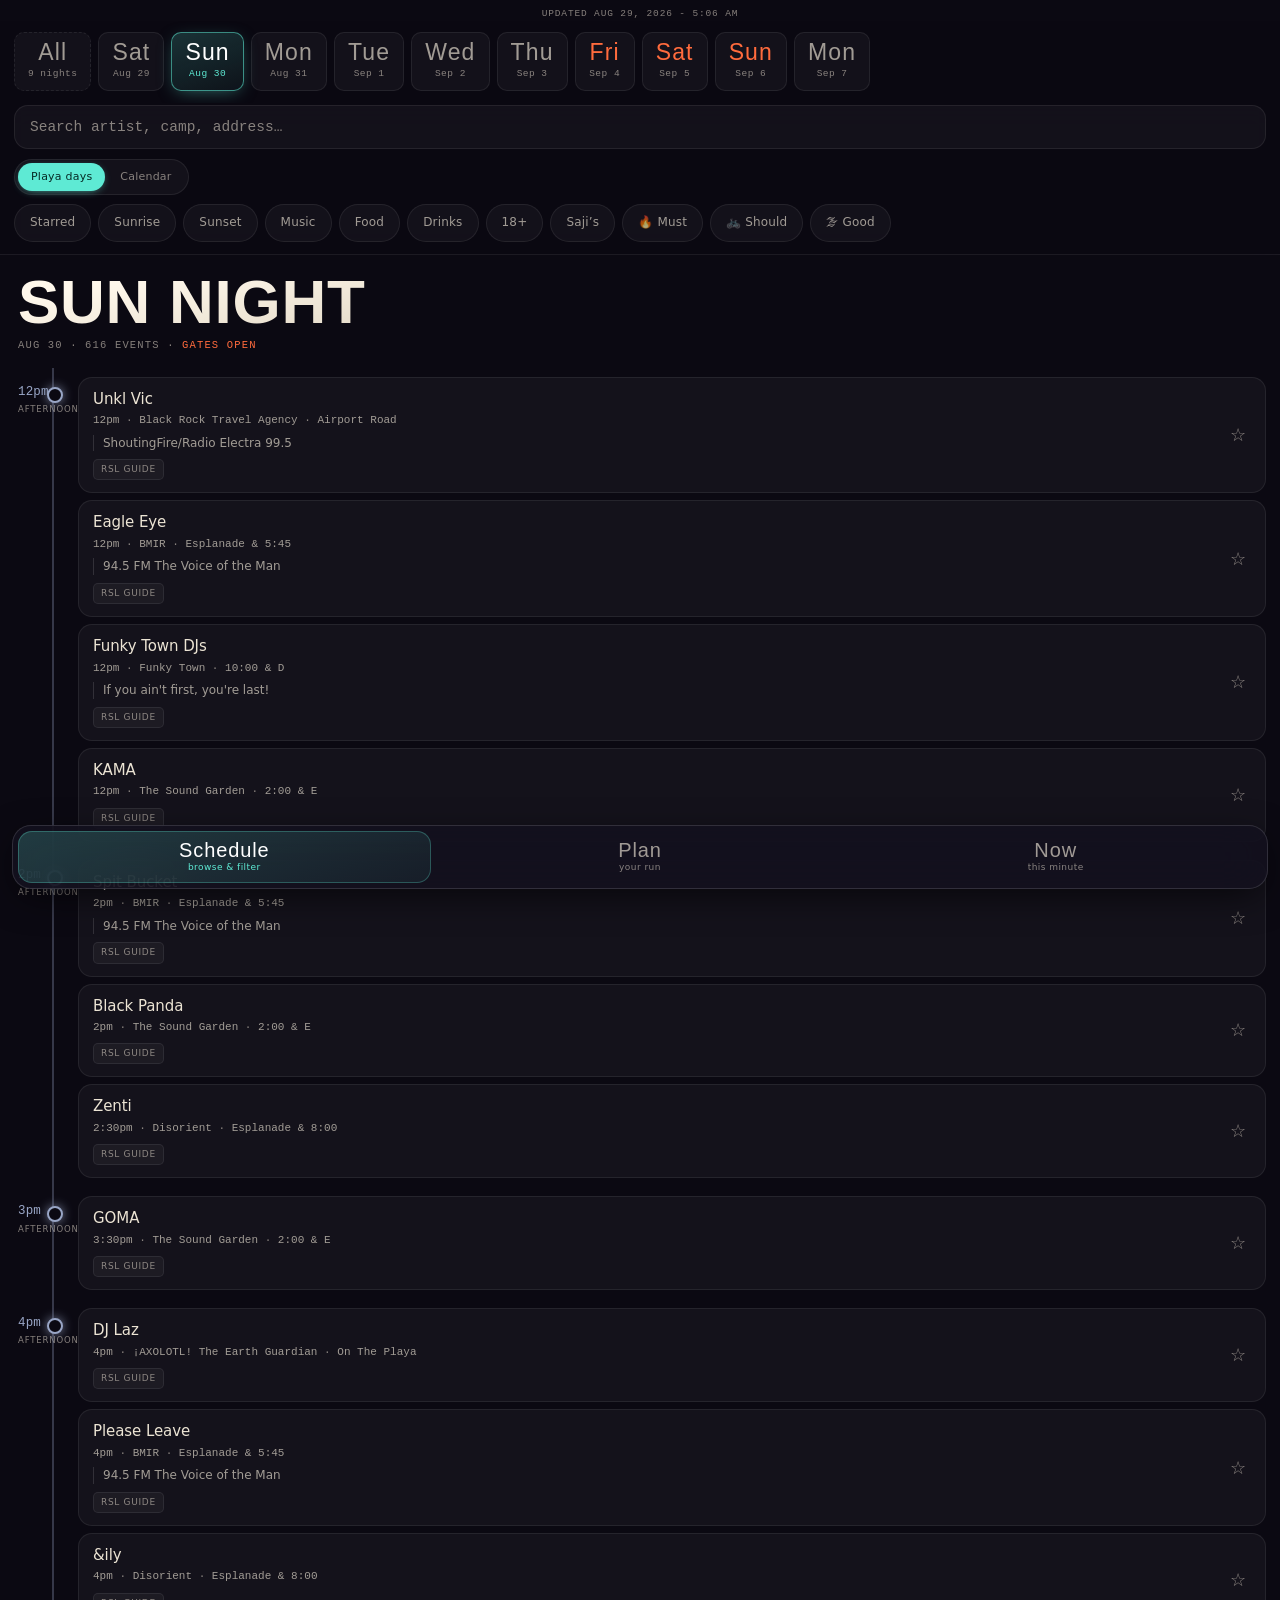
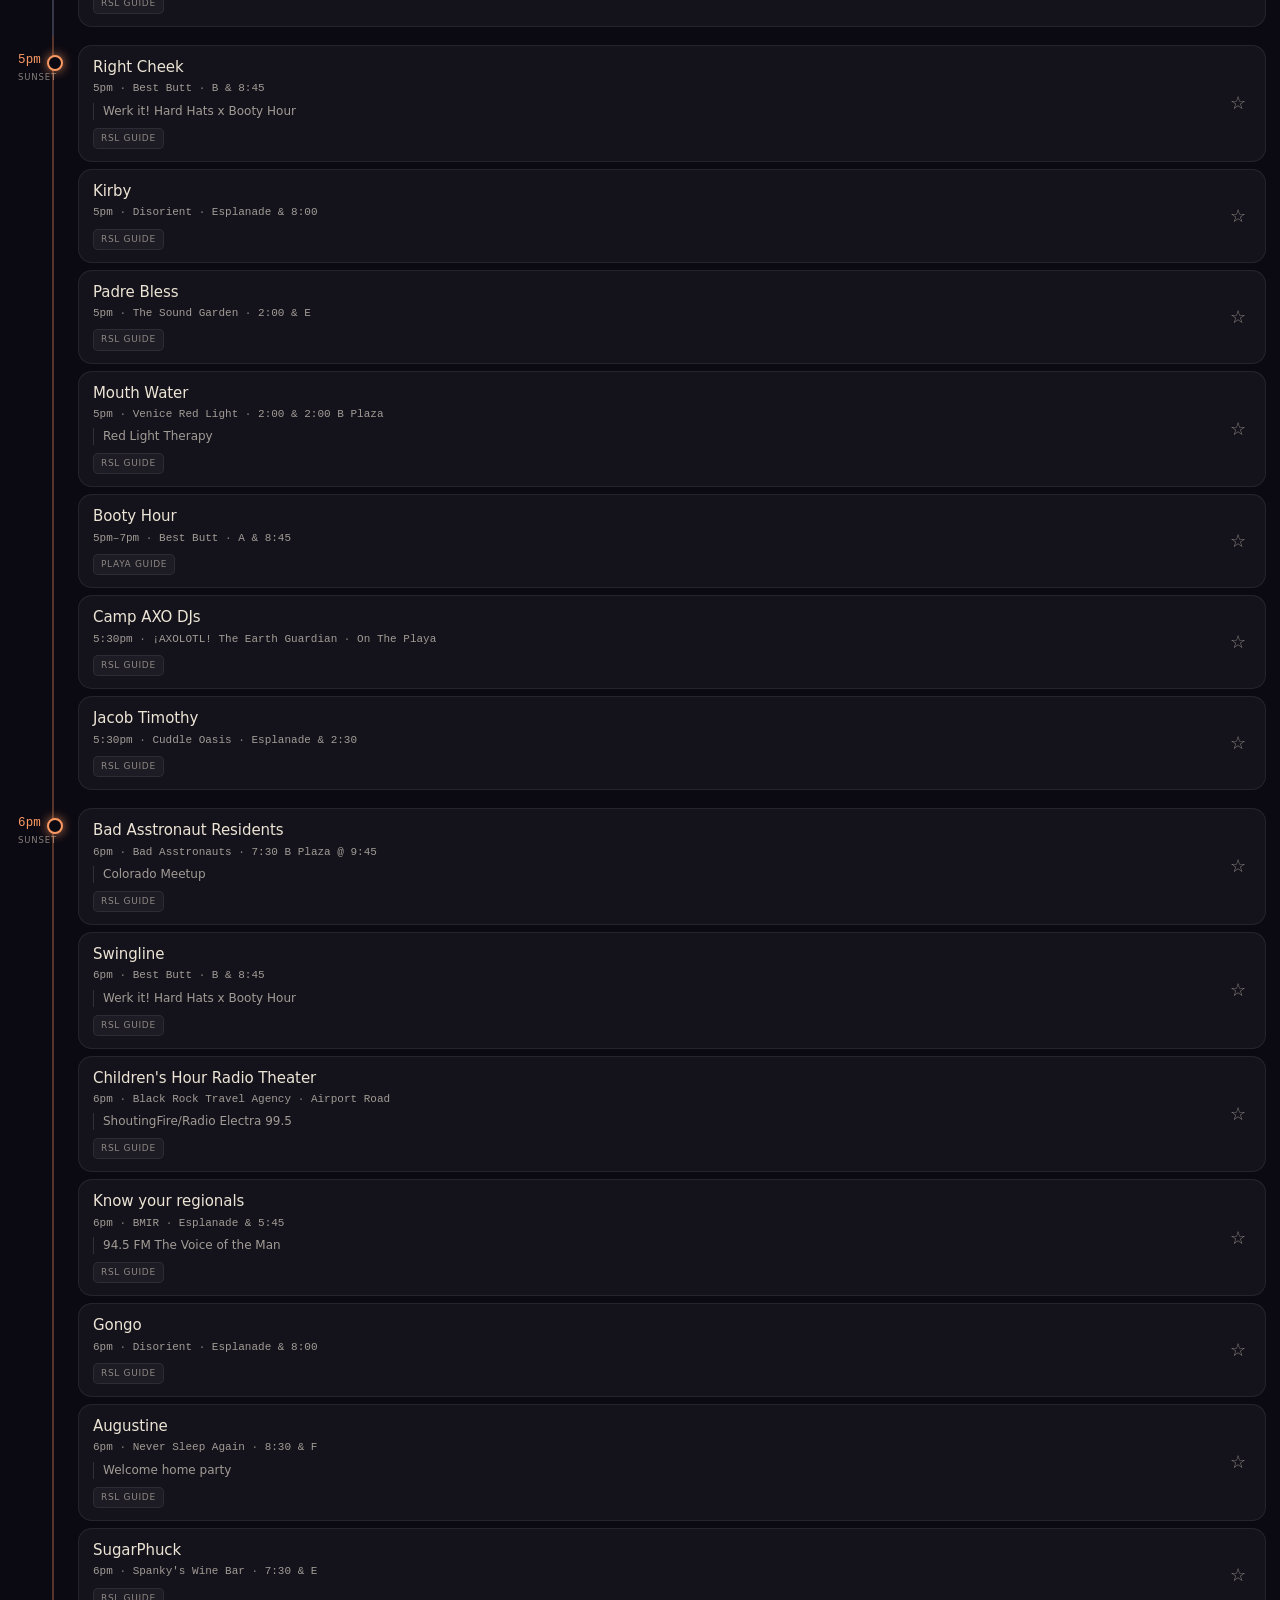
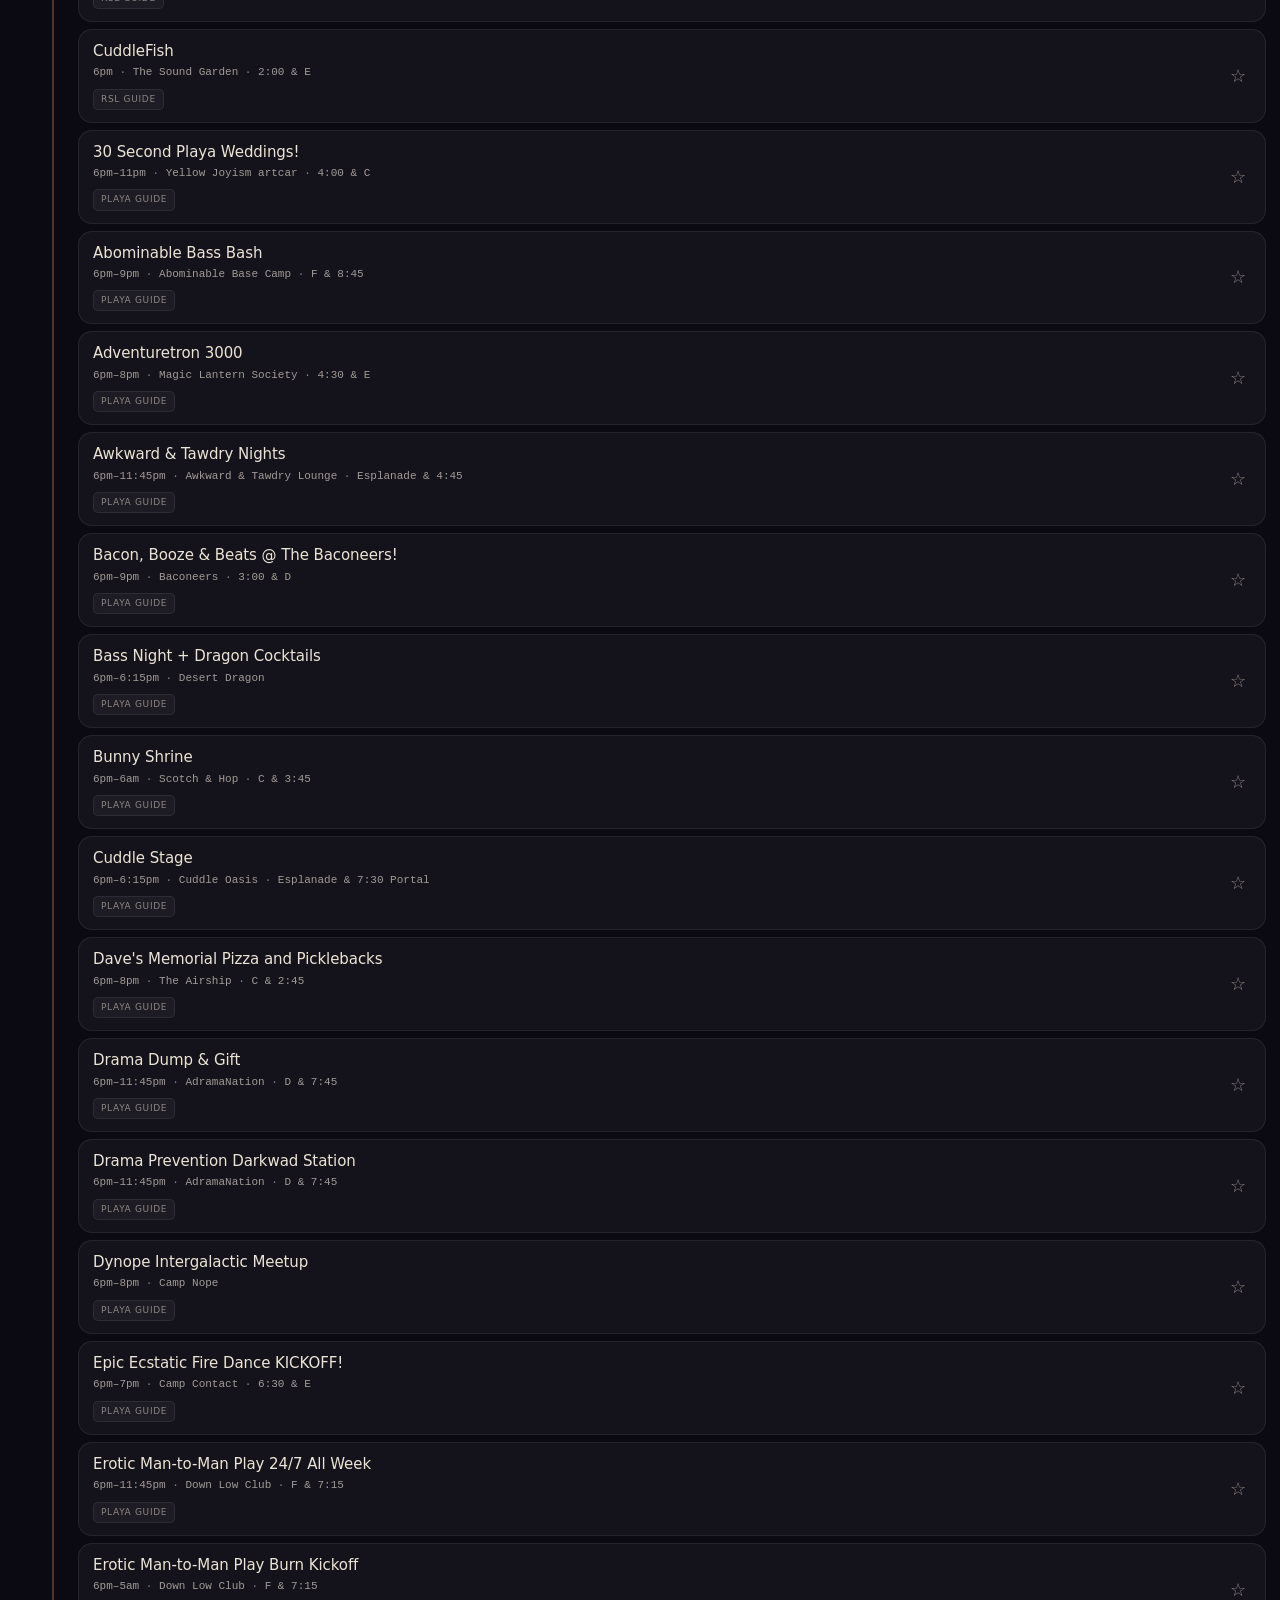
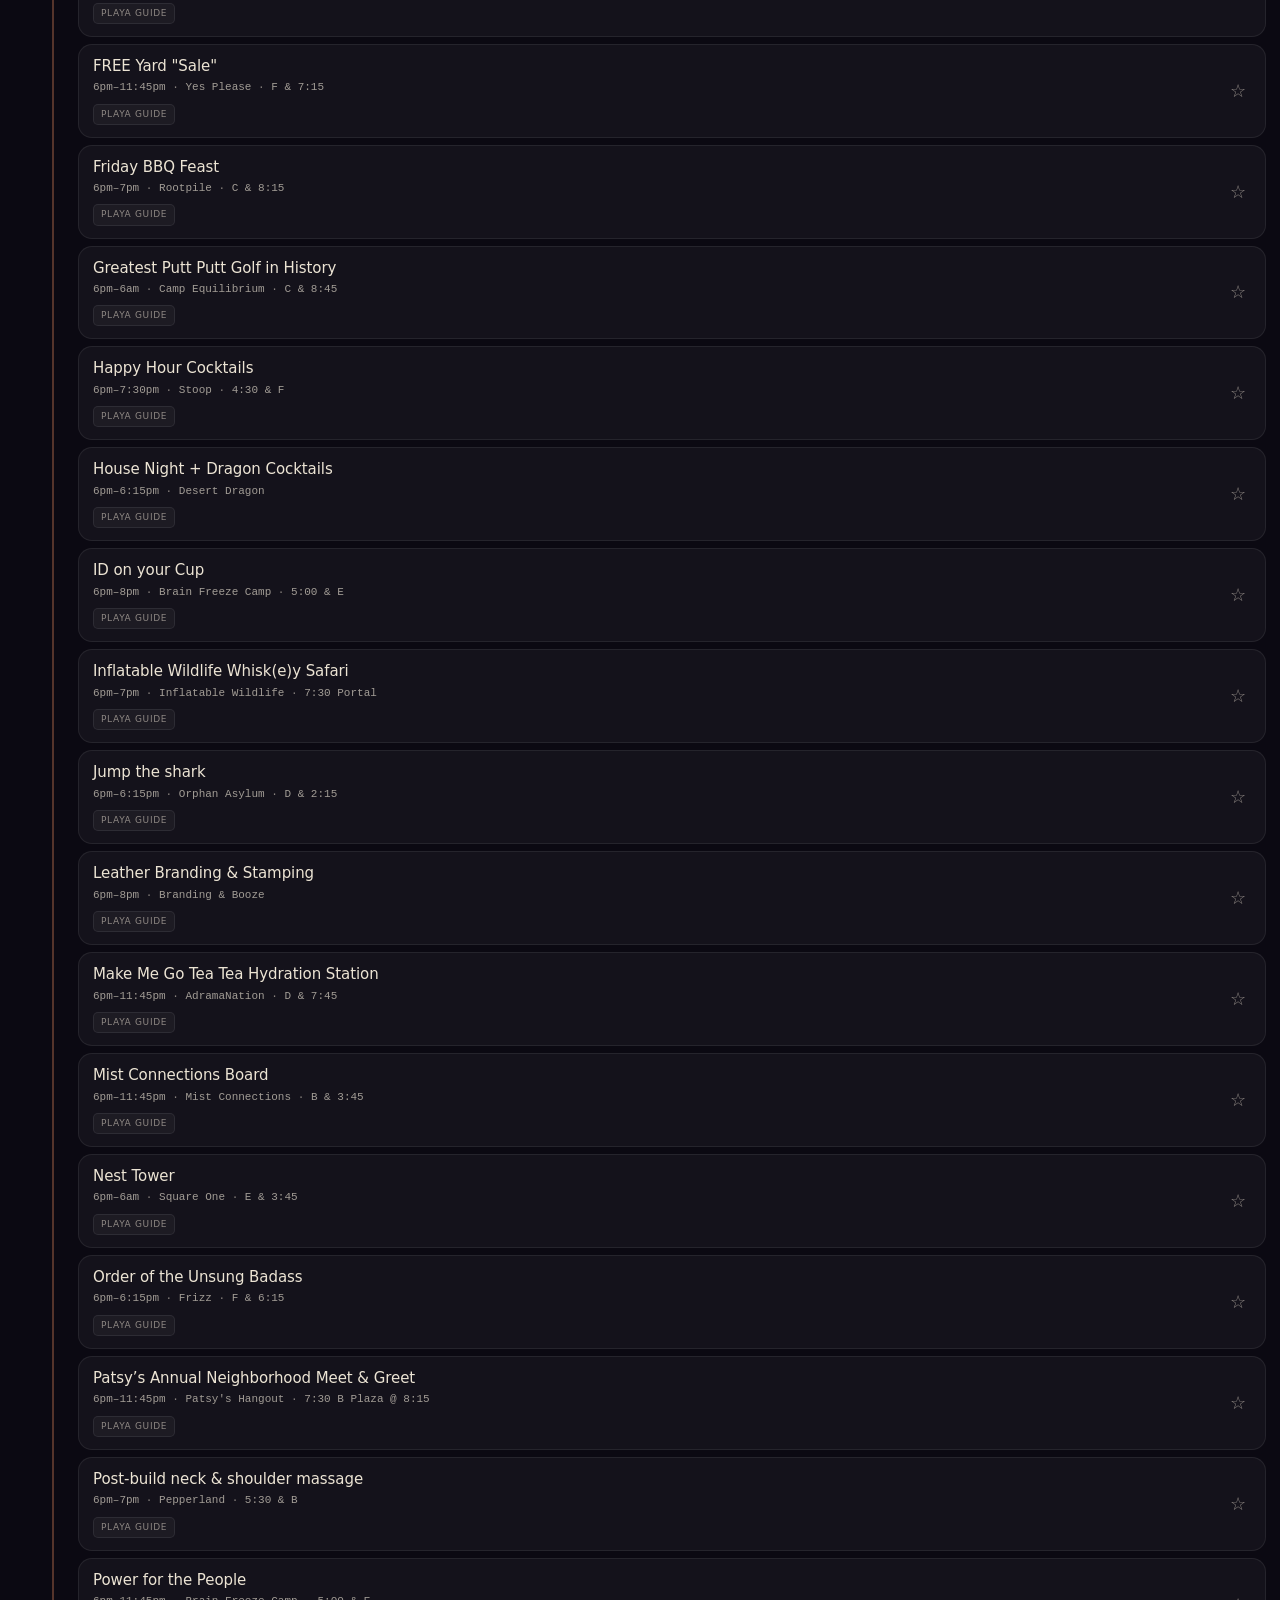
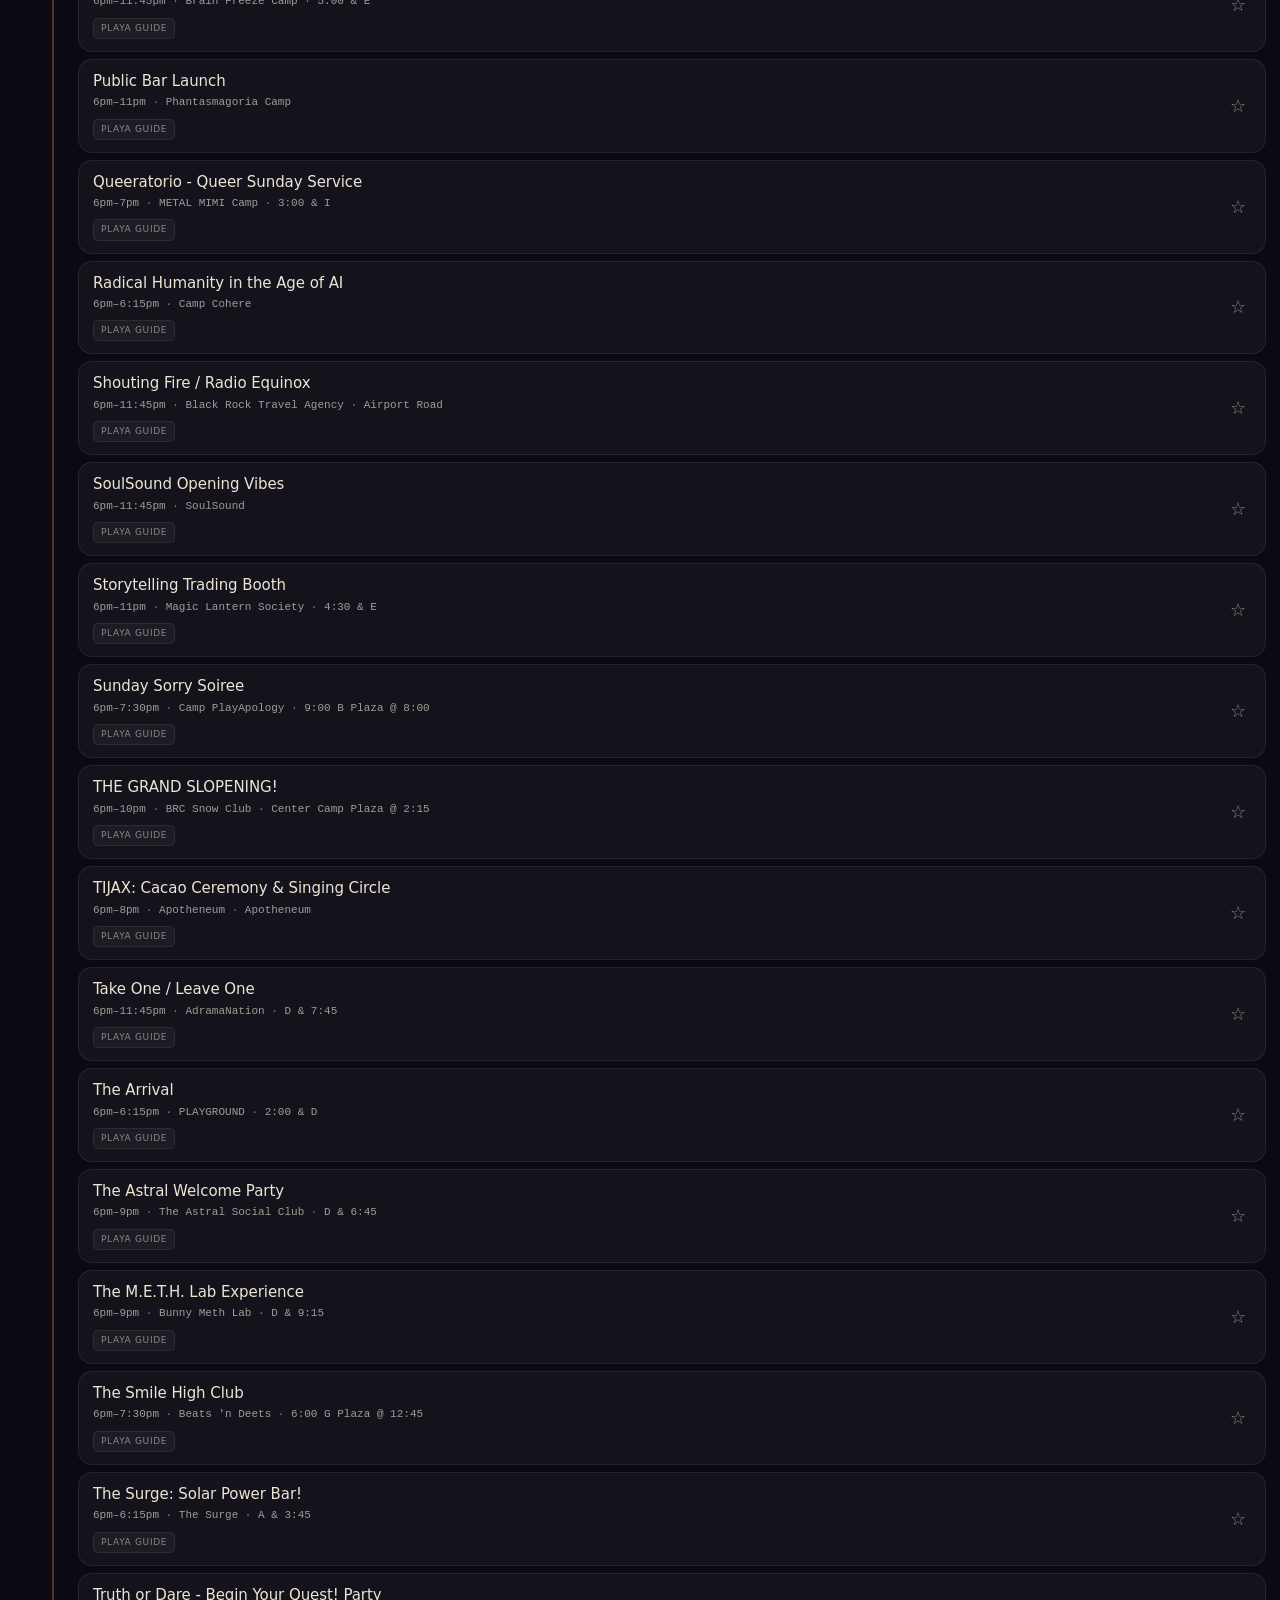
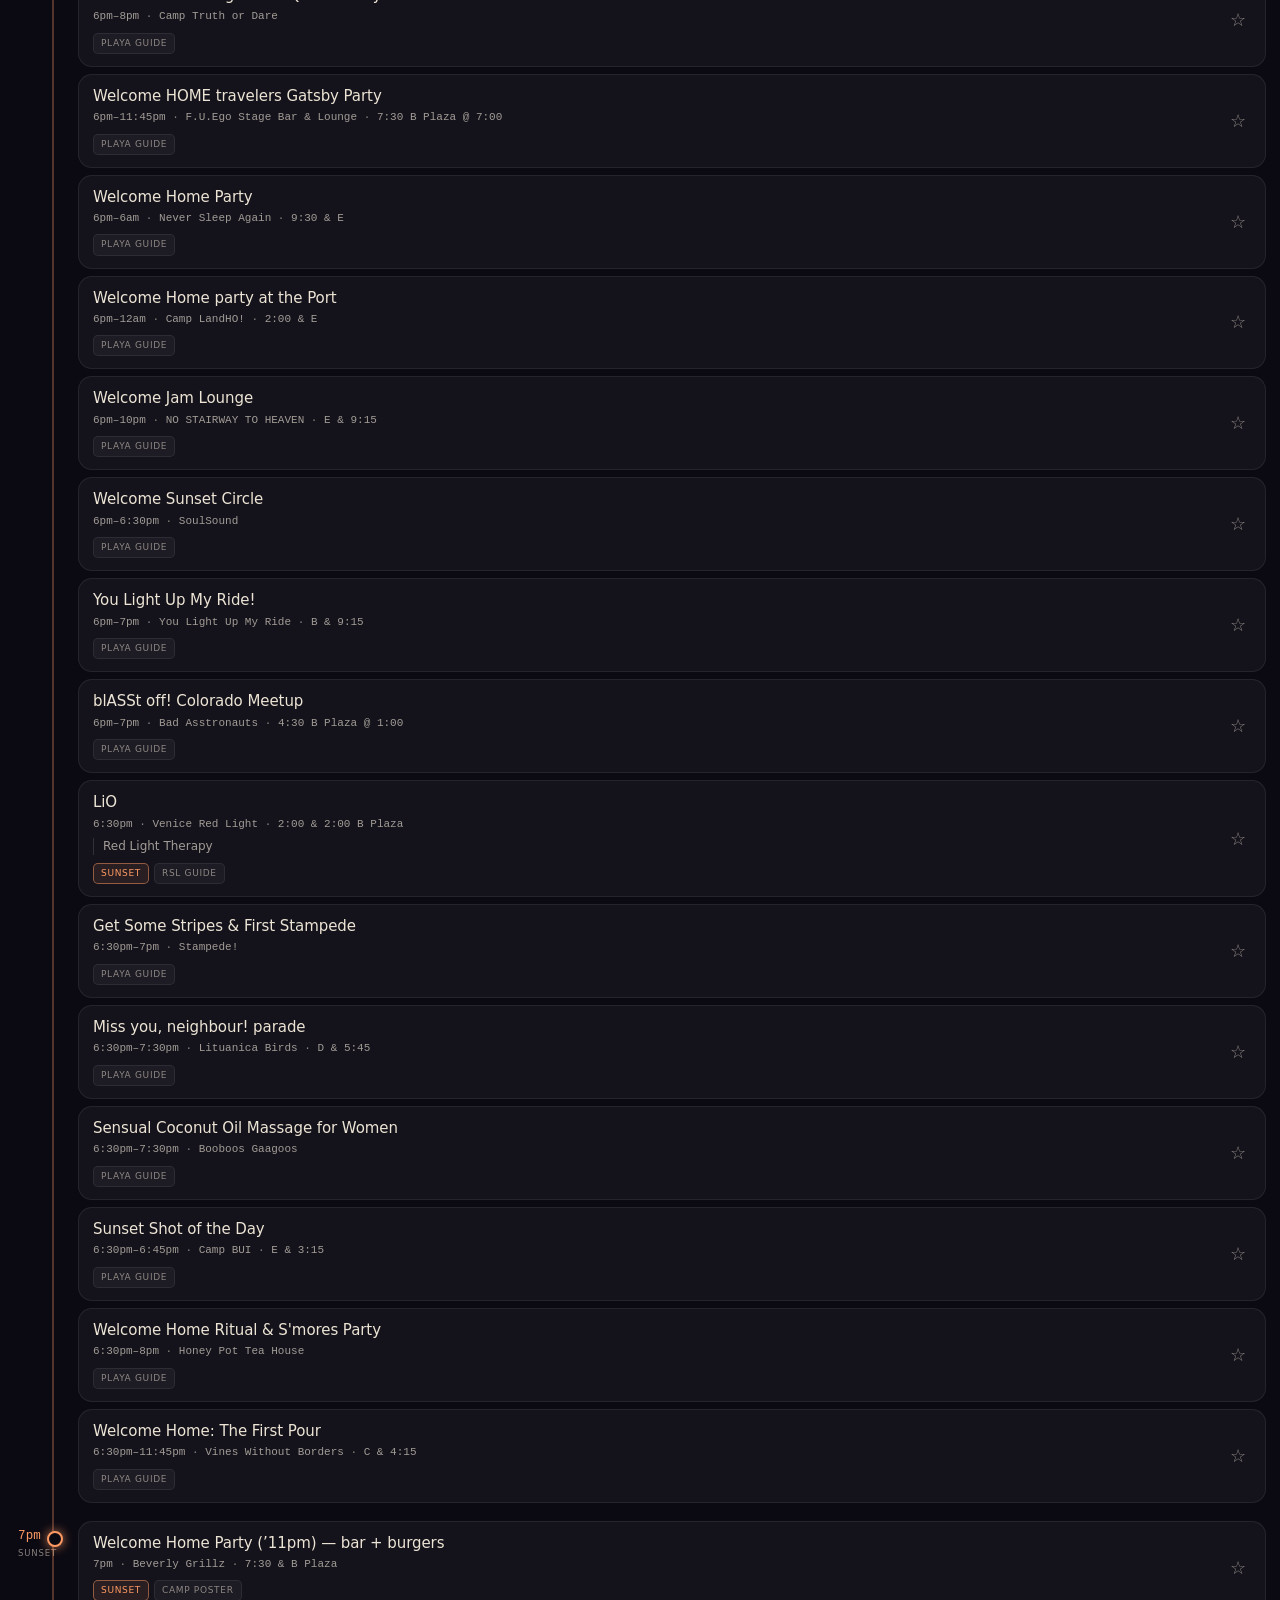
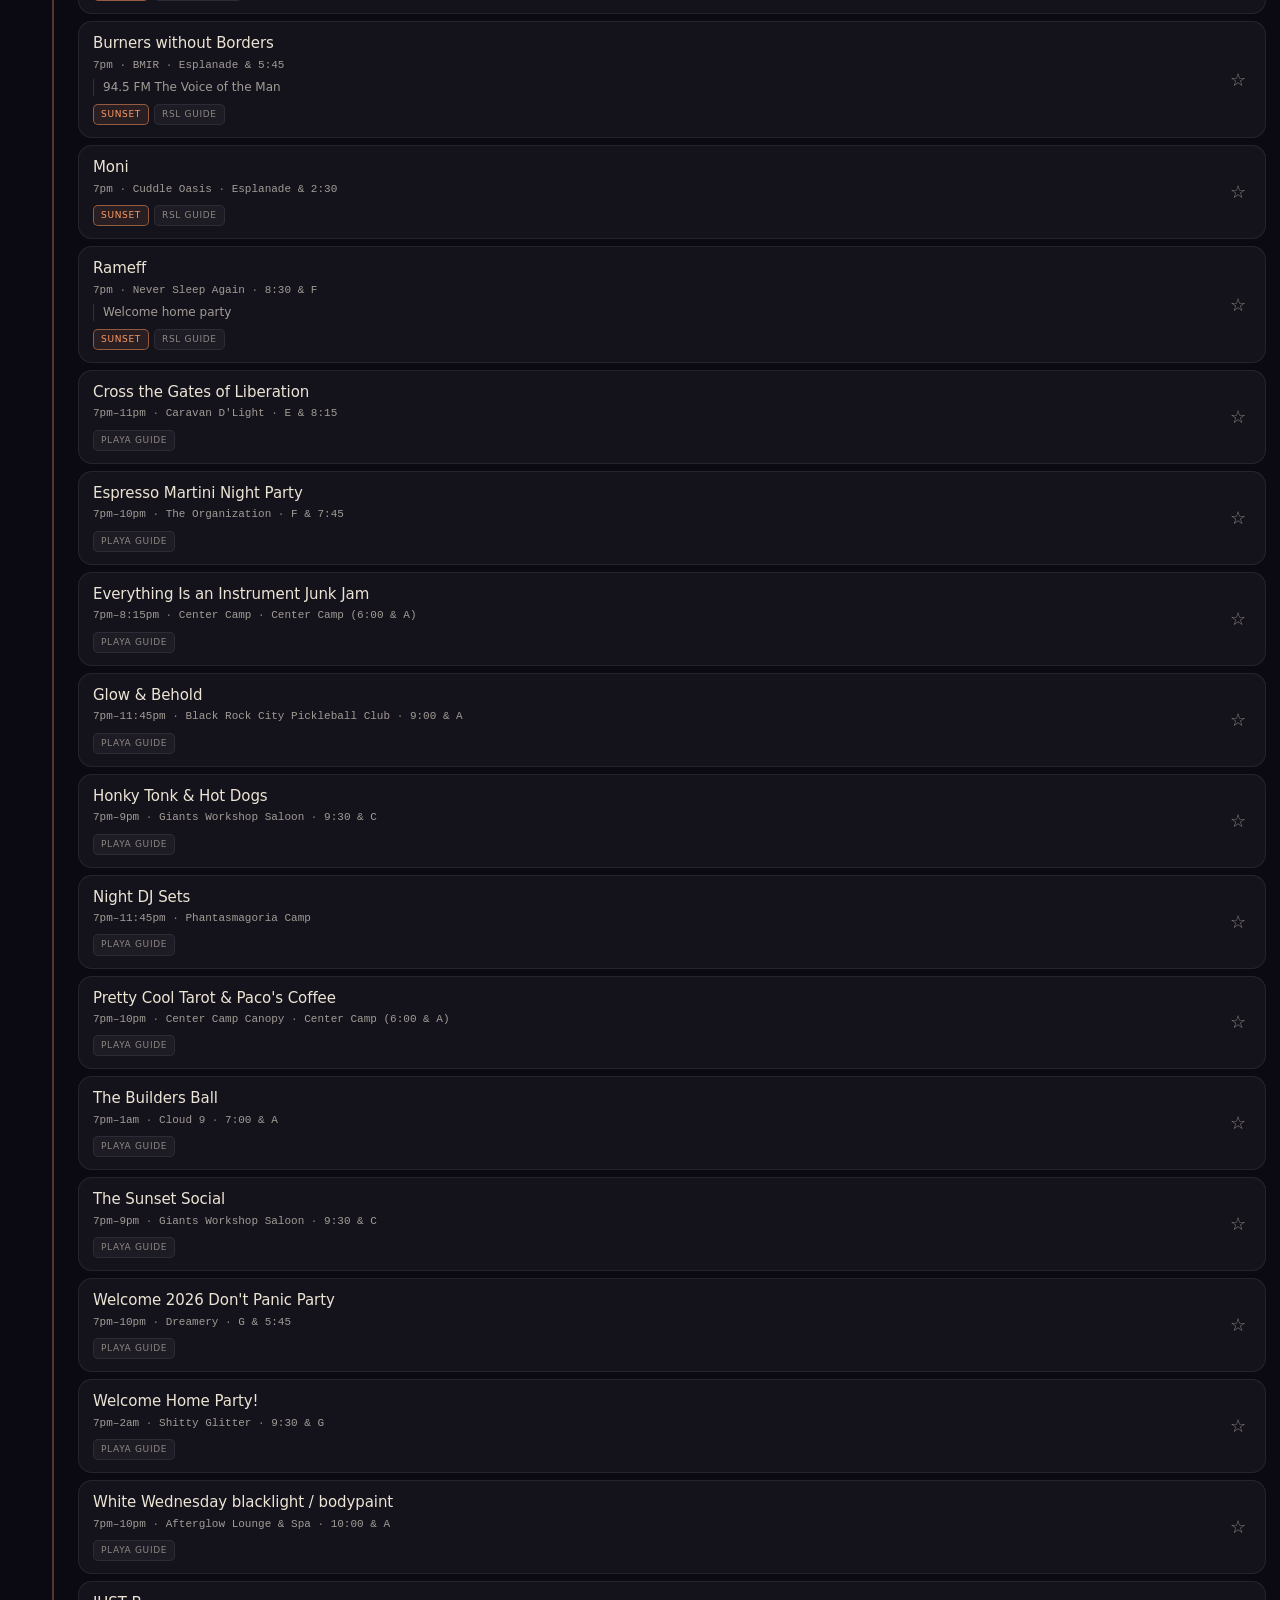
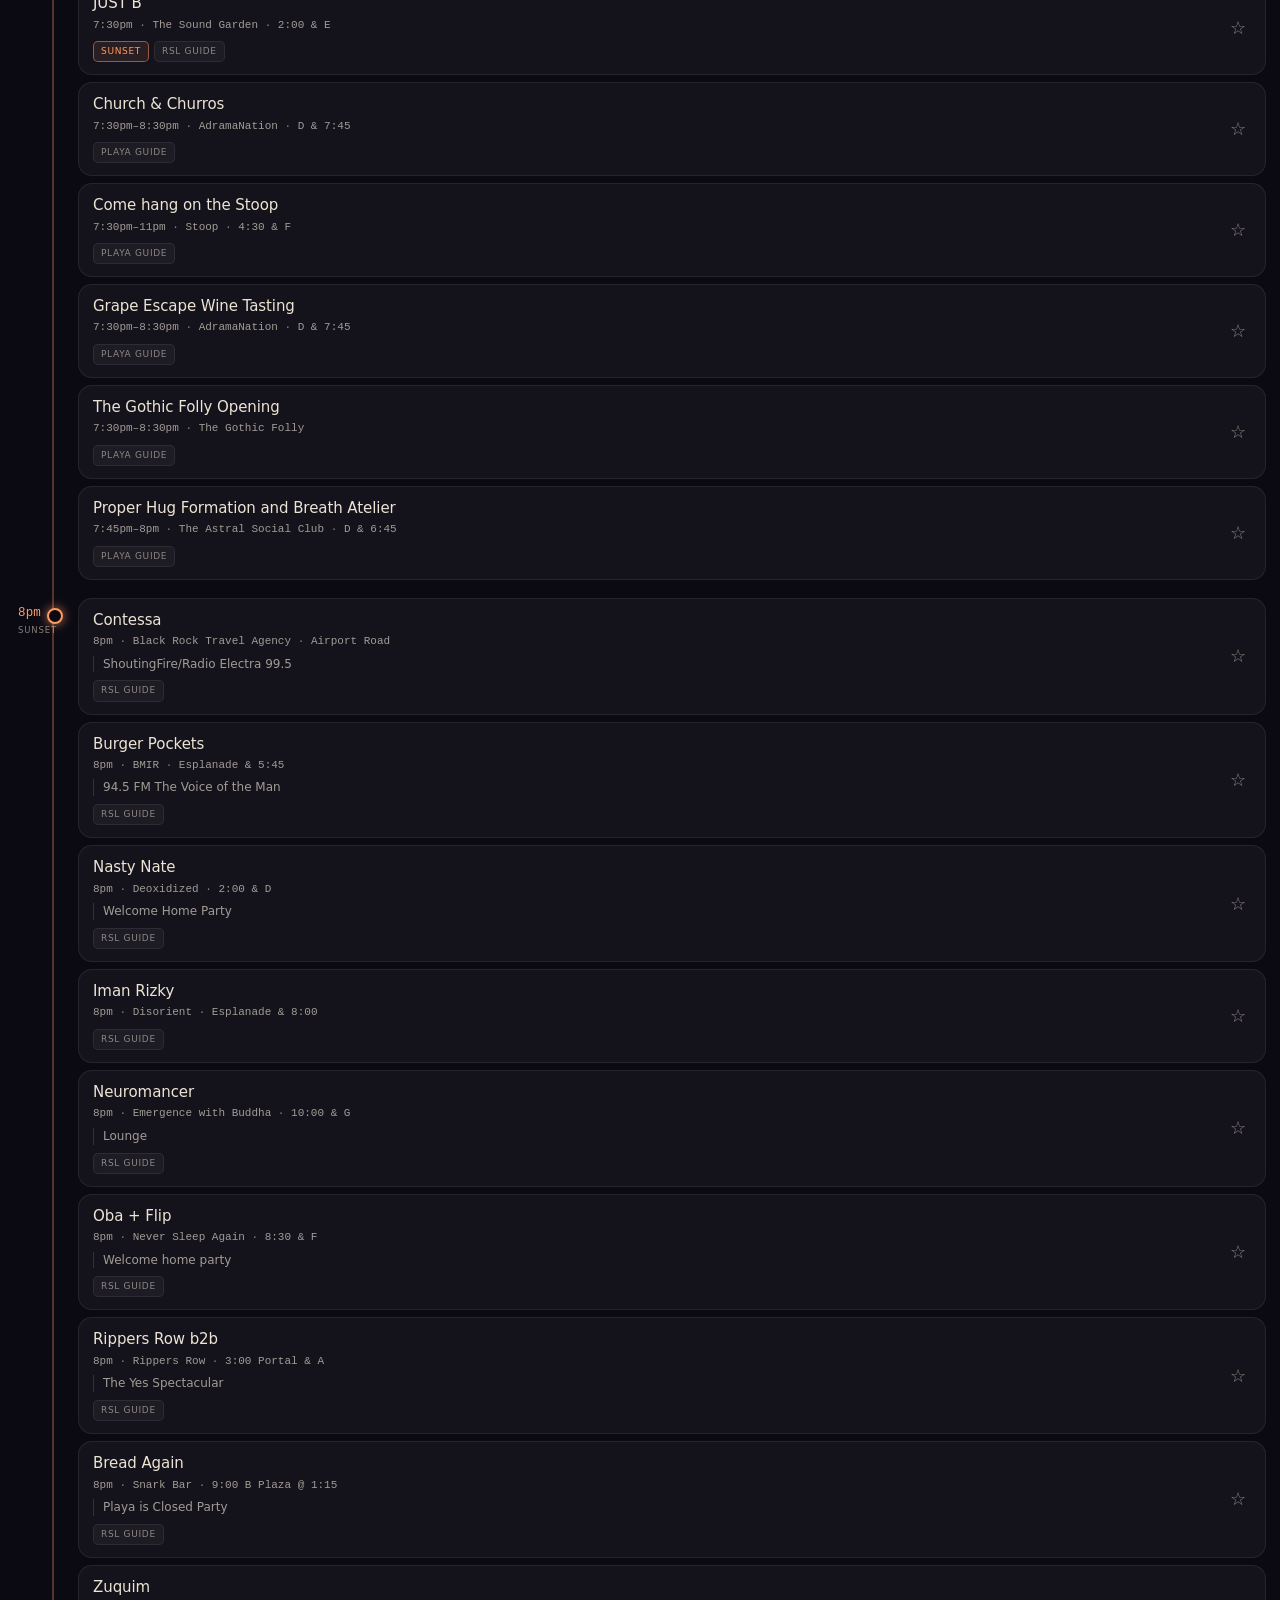
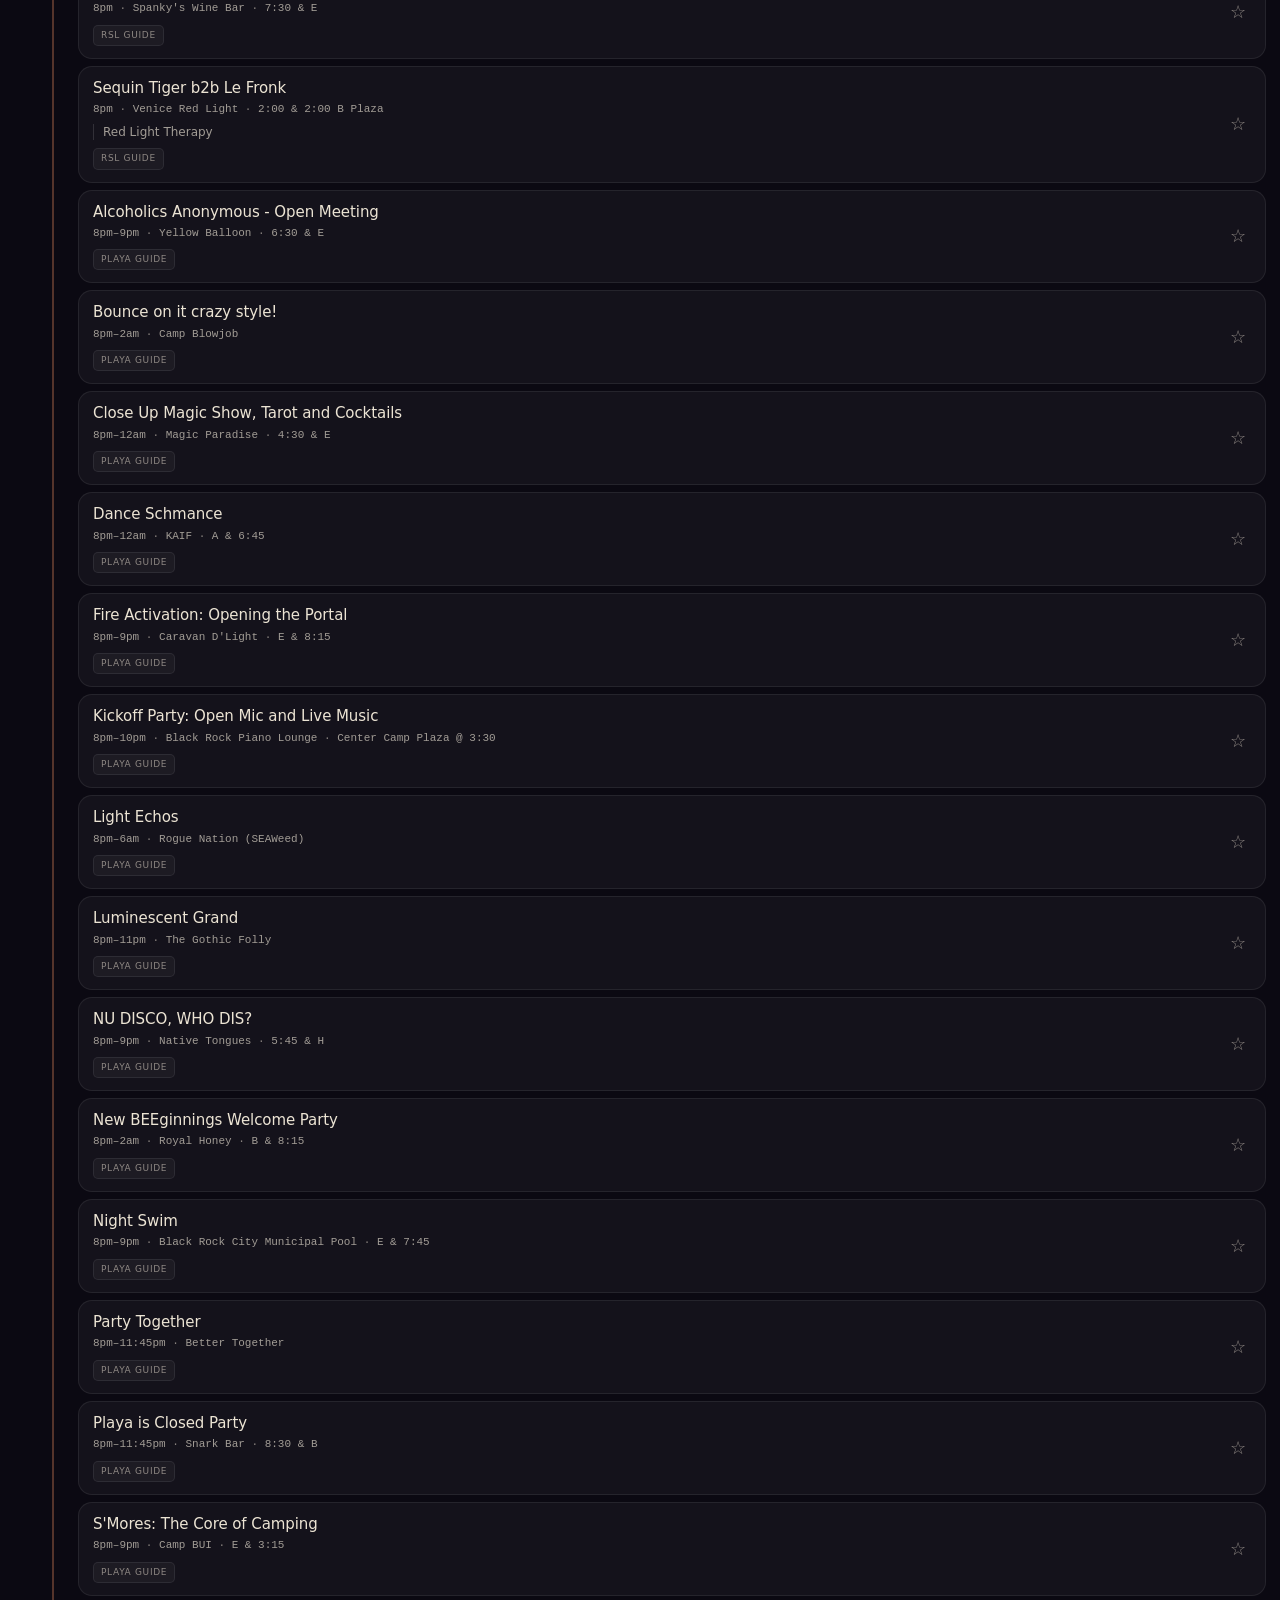
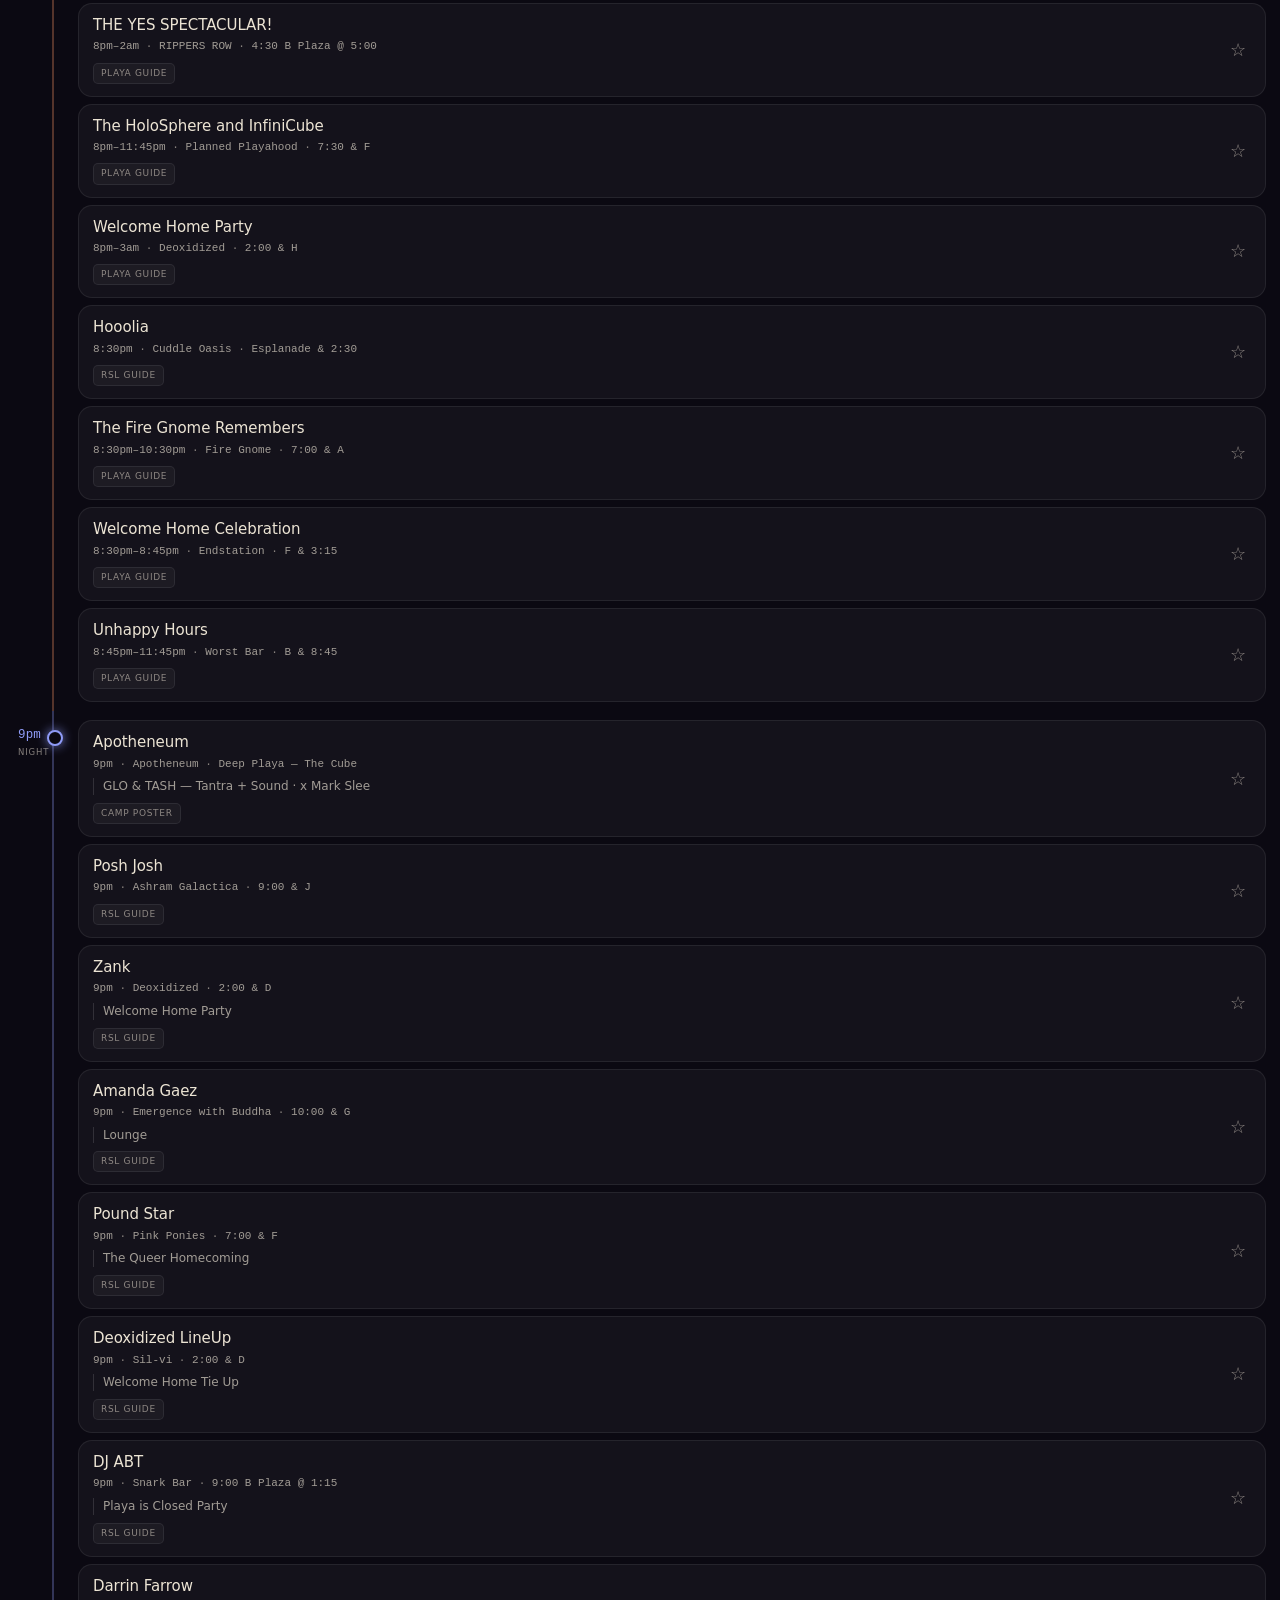
==== dust-index-offline.html @ ed9e68c0 "Network-first page loads so updates land on first open Co-Authored-By: Claude Opus 5 <noreply@anthro" ====
<!doctype html>
<html lang="en">
<head>
<meta charset="utf-8">
<meta name="viewport" content="width=device-width, initial-scale=1, viewport-fit=cover">
<meta name="theme-color" content="#0b0912">
<meta name="description" content="Offline schedule for Burning Man 2026 — playa events, the RSL music guide, and camp lineups in one place.">
<title>Dust Index — Burning Man 2026 (offline)</title>
<meta name="apple-mobile-web-app-capable" content="yes">
<meta name="apple-mobile-web-app-status-bar-style" content="black-translucent">
<style>
/* ------------------------------------------------------------------
   DUST INDEX — Burning Man 2026

   The deep playa at 3am is not black, it's a warm indigo, and the only
   light is LED and fire. So: an indigo ground, bone text (never white —
   white flares in the dark), and three accents that each mean exactly
   one thing and are never used for decoration.

       ember  protect this / burning now
       el     time and structure (EL wire)
       sun    sunrise set

   The signature is the hour spine: a lit rail running down the left of
   every list, coloured by where you are in the arc of the night. Scroll
   a night and you watch it go dusk → night → deep → sunrise.
   ------------------------------------------------------------------ */

:root {
  --ground:      #0b0912;
  --ground-lift: #120f1c;

  /* Surfaces are translucent so the ambient wash below shows through. */
  --s1: rgba(255, 255, 255, .038);
  --s2: rgba(255, 255, 255, .065);
  --hair: rgba(255, 255, 255, .075);
  --hair-2: rgba(255, 255, 255, .13);

  --ink:   #ece4d4;
  --ink-2: rgba(236, 228, 212, .66);
  /* .54 is the floor that keeps 9px labels above 4.5:1 on this ground.
     Anything dimmer looked better on a desk and vanished in daylight dust. */
  --ink-3: rgba(236, 228, 212, .54);

  --ember:   #ff6b3d;
  --ember-2: #ff2d78;
  --el:      #5eead4;
  --sun:     #ffc95c;

  --phase-deep:    #a595ff;
  --phase-sunrise: #ffc95c;
  --phase-day:     #99a6c6;
  --phase-dusk:    #fd9a63;
  --phase-night:   #8f9bf7;

  --display: "Bebas Neue", "Oswald", "Anton", "Roboto Condensed",
    "Avenir Next Condensed", "HelveticaNeue-CondensedBold", "Arial Narrow", Impact, sans-serif;
  --ui: "Space Grotesk", ui-sans-serif, system-ui, -apple-system, "Segoe UI", Roboto, sans-serif;
  --body: "IBM Plex Sans", ui-sans-serif, system-ui, -apple-system, "Segoe UI", Roboto, sans-serif;
  --mono: "IBM Plex Mono", ui-monospace, "SF Mono", "SFMono-Regular", Menlo,
    "Roboto Mono", Consolas, monospace;

  --r-card: 14px;
  --r-sm: 10px;
  --nav-h: 66px;
  --rail-h: 74px;
}

* { box-sizing: border-box; -webkit-tap-highlight-color: transparent; }
[hidden] { display: none !important; }

html { background: var(--ground); }

body {
  margin: 0;
  min-height: 100%;
  background: var(--ground);
  color: var(--ink);
  font-family: var(--body);
  font-size: 16px;
  line-height: 1.45;
  overscroll-behavior-y: none;
  -webkit-font-smoothing: antialiased;
  padding-bottom: calc(var(--nav-h) + 22px + env(safe-area-inset-bottom, 0px));
}

/* Ambient wash: the glow the city throws onto the sky, fixed behind everything. */
body::before {
  content: "";
  position: fixed;
  inset: 0;
  z-index: -1;
  pointer-events: none;
  background:
    radial-gradient(120% 62% at 78% -8%, rgba(255, 107, 61, .13), transparent 62%),
    radial-gradient(110% 55% at 12% -4%, rgba(111, 126, 240, .17), transparent 60%),
    linear-gradient(var(--ground-lift), var(--ground) 46%);
}

button { font: inherit; color: inherit; background: none; border: 0; cursor: pointer; }
:focus-visible { outline: 2px solid var(--el); outline-offset: 3px; border-radius: 4px; }

/* ---------- build stamp --------------------------------------------- */

.built {
  padding: 7px 14px 0;
  font-family: var(--mono);
  font-size: 9.5px;
  letter-spacing: .09em;
  text-transform: uppercase;
  text-align: center;
  color: var(--ink-3);
}

/* ---------- day rail ------------------------------------------------ */

.rail {
  position: sticky;
  top: 0;
  z-index: 30;
  display: flex;
  gap: 7px;
  overflow-x: auto;
  scrollbar-width: none;
  padding: 11px 14px 12px;
  background: rgba(11, 9, 18, .92);
  backdrop-filter: blur(14px);
  -webkit-backdrop-filter: blur(14px);
}
.rail::-webkit-scrollbar { display: none; }

.day {
  flex: 0 0 auto;
  min-width: 60px;
  padding: 8px 13px 9px;
  border-radius: var(--r-sm);
  text-align: center;
  border: 1px solid var(--hair);
  background: var(--s1);
  transition: background .16s ease, border-color .16s ease, transform .12s ease;
}
.day:active { transform: scale(.96); }
.day .dow {
  display: block;
  font-family: var(--display);
  font-size: 23px;
  letter-spacing: .05em;
  line-height: 1;
  color: var(--ink-2);
}
.day .dat {
  display: block;
  font-family: var(--mono);
  font-size: 9.5px;
  letter-spacing: .05em;
  color: var(--ink-3);
  margin-top: 3px;
  white-space: nowrap;
}
.day[aria-selected="true"] {
  background: linear-gradient(160deg, rgba(94, 234, 212, .19), rgba(94, 234, 212, .05));
  border-color: rgba(94, 234, 212, .55);
  box-shadow: 0 4px 18px -6px rgba(94, 234, 212, .5);
}
.day[aria-selected="true"] .dow { color: #fff; }
.day[aria-selected="true"] .dat { color: var(--el); }

.day.all { border-style: dashed; }
.day.all[aria-selected="true"] { border-style: solid; }

.day.burn .dow { color: var(--ember); }
.day.today { position: relative; }
.day.today::after {
  content: "";
  position: absolute;
  top: 6px; right: 6px;
  width: 5px; height: 5px;
  border-radius: 50%;
  background: var(--ember);
  box-shadow: 0 0 7px var(--ember);
}

/* ---------- hero strip ---------------------------------------------- */

.strip { padding: 20px 18px 14px; }
#rail[hidden] + #tools + main .strip,
#tools[hidden] + main .strip { padding-top: calc(22px + env(safe-area-inset-top, 0px)); }
.strip h1 {
  margin: 0;
  font-family: var(--display);
  font-size: clamp(38px, 12.5vw, 62px);
  letter-spacing: .012em;
  line-height: .88;
  background: linear-gradient(168deg, #fff8ec 8%, #d8cdb8 58%, #8e86a8 100%);
  -webkit-background-clip: text;
  background-clip: text;
  color: transparent;
}
.strip .sub {
  margin-top: 9px;
  font-family: var(--mono);
  font-size: 10.5px;
  letter-spacing: .11em;
  text-transform: uppercase;
  color: var(--ink-3);
}
.strip .sub b { color: var(--ember); font-weight: 500; }

/* ---------- search + filters ---------------------------------------- */

.tools {
  position: sticky;
  top: var(--railbar-h, 74px);
  z-index: 29;
  padding: 2px 14px 12px;
  display: grid;
  gap: 10px;
  background: rgba(11, 9, 18, .88);
  backdrop-filter: blur(14px);
  -webkit-backdrop-filter: blur(14px);
  border-bottom: 1px solid var(--hair);
}

.search {
  width: 100%;
  padding: 13px 15px;
  background: var(--s1);
  border: 1px solid var(--hair);
  border-radius: var(--r-card);
  color: var(--ink);
  font-family: var(--mono);
  font-size: 14.5px;
  transition: border-color .16s, background .16s;
}
.search:focus {
  outline: none;
  border-color: rgba(94, 234, 212, .5);
  background: var(--s2);
}
.search::placeholder { color: var(--ink-3); }

.seg {
  display: inline-flex;
  gap: 2px;
  padding: 3px;
  border: 1px solid var(--hair);
  border-radius: 999px;
  background: var(--s1);
  width: max-content;
}
.seg-btn {
  padding: 6px 13px;
  border-radius: 999px;
  font-family: var(--ui);
  font-size: 11px;
  font-weight: 500;
  letter-spacing: .02em;
  color: var(--ink-3);
  transition: background .15s ease, color .15s ease;
}
.seg-btn[aria-pressed="true"] {
  color: #062a25;
  background: var(--el);
  box-shadow: 0 2px 10px -4px var(--el);
}

.chips { display: flex; gap: 7px; overflow-x: auto; scrollbar-width: none; }
.chips::-webkit-scrollbar { display: none; }

.chip {
  flex: 0 0 auto;
  font-family: var(--ui);
  font-size: 12px;
  font-weight: 500;
  letter-spacing: .015em;
  padding: 9px 15px;
  border: 1px solid var(--hair);
  border-radius: 999px;
  color: var(--ink-2);
  background: var(--s1);
  white-space: nowrap;
  transition: background .16s ease, color .16s ease, border-color .16s ease, transform .12s ease;
}
.chip:active { transform: scale(.95); }
.chip[aria-pressed="true"] {
  color: #062a25;
  background: var(--el);
  border-color: var(--el);
  box-shadow: 0 3px 16px -5px var(--el);
}
.chip.ember[aria-pressed="true"] {
  color: #2b0d04;
  background: var(--ember);
  border-color: var(--ember);
  box-shadow: 0 3px 16px -5px var(--ember);
}
.chip.dusk[aria-pressed="true"] {
  color: #2e1404;
  background: var(--phase-dusk);
  border-color: var(--phase-dusk);
  box-shadow: 0 3px 16px -5px var(--phase-dusk);
}
.chip.saji[aria-pressed="true"] {
  color: #fff;
  background: linear-gradient(120deg, #b0483a, #8a3f78);
  border-color: transparent;
  box-shadow: 0 3px 16px -5px #8a3f78;
}
.b.saji {
  color: #ffb59e;
  border-color: rgba(255, 128, 96, .45);
  background: linear-gradient(120deg, rgba(176, 72, 58, .22), rgba(138, 63, 120, .18));
  font-weight: 600;
}
.btn.saji-toggle[aria-pressed="true"] {
  border-color: transparent;
  color: #fff;
  background: linear-gradient(120deg, #b0483a, #8a3f78);
}
.chip.sun[aria-pressed="true"] {
  color: #2e2100;
  background: var(--sun);
  border-color: var(--sun);
  box-shadow: 0 3px 16px -5px var(--sun);
}

/* ---------- sticky night divider ------------------------------------ */

.nightbar {
  position: sticky;
  top: var(--rail-h);
  z-index: 20;
  display: flex;
  align-items: baseline;
  gap: 9px;
  padding: 11px 18px 10px;
  background: rgba(13, 11, 21, .9);
  backdrop-filter: blur(16px) saturate(1.3);
  -webkit-backdrop-filter: blur(16px) saturate(1.3);
  border-top: 1px solid var(--hair);
  border-bottom: 1px solid var(--hair);
}
.nb-dow {
  font-family: var(--display);
  font-size: 26px;
  letter-spacing: .05em;
  line-height: 1;
  color: var(--ink);
}
.nb-date {
  font-family: var(--mono);
  font-size: 10.5px;
  letter-spacing: .08em;
  text-transform: uppercase;
  color: var(--ink-3);
}
.nb-note {
  font-family: var(--ui);
  font-size: 10px;
  font-weight: 600;
  letter-spacing: .09em;
  text-transform: uppercase;
  color: var(--ember);
  padding: 2px 8px;
  border-radius: 999px;
  background: rgba(255, 107, 61, .13);
}
.nb-count {
  margin-left: auto;
  font-family: var(--mono);
  font-size: 11px;
  color: var(--ink-3);
}

/* ---------- the hour spine ------------------------------------------ */

.hour { display: grid; grid-template-columns: 64px 1fr; }

.hour > .mark { position: relative; padding: 15px 0 13px; }
/* the lit rail */
.hour > .mark::before {
  content: "";
  position: absolute;
  left: 52px; top: 0; bottom: 0;
  width: 2px;
  background: var(--phase);
  opacity: .3;
}
/* the node at this hour */
.hour > .mark::after {
  content: "";
  position: absolute;
  left: 47px; top: 19px;
  width: 12px; height: 12px;
  border-radius: 50%;
  background: var(--ground);
  border: 2px solid var(--phase);
  box-shadow: 0 0 12px -1px var(--phase);
}
.hour > .mark .t {
  display: block;
  padding-left: 18px;
  font-family: var(--mono);
  font-size: 12.5px;
  font-weight: 500;
  letter-spacing: .01em;
  color: var(--phase);
}
.hour > .mark .ph {
  display: block;
  padding-left: 18px;
  margin-top: 2px;
  font-family: var(--ui);
  font-size: 8.5px;
  font-weight: 500;
  letter-spacing: .1em;
  text-transform: uppercase;
  color: var(--ink-3);
}

.hour > .list { padding: 9px 14px; display: grid; gap: 7px; }

/* ---------- event card ---------------------------------------------- */

.ev {
  position: relative;
  display: grid;
  grid-template-columns: 1fr 38px;
  gap: 10px;
  align-items: start;
  width: 100%;
  padding: 12px 8px 12px 14px;
  text-align: left;
  border: 1px solid var(--hair);
  border-radius: var(--r-card);
  background: var(--s1);
  transition: background .15s ease, border-color .15s ease, transform .1s ease;
}
.ev:active { transform: scale(.985); }

/* the priority stripe */
.ev::before {
  content: "";
  position: absolute;
  left: 0; top: 11px; bottom: 11px;
  width: 3px;
  border-radius: 0 3px 3px 0;
  background: transparent;
}
.ev.prio-must2::before { background: linear-gradient(var(--ember), var(--ember-2)); }
.ev.prio-must::before  { background: rgba(255, 107, 61, .72); }

.ev.starred {
  background: linear-gradient(150deg, rgba(94, 234, 212, .11), var(--s2));
  border-color: rgba(94, 234, 212, .34);
}
.ev.starred::before { background: var(--el); }
.ev.starred.prio-must2::before,
.ev.starred.prio-must::before { background: linear-gradient(var(--ember), var(--el)); }

.ev.conflict { border-color: rgba(255, 45, 120, .5); }

.ev .ttl {
  font-family: var(--body);
  font-size: 15px;
  font-weight: 500;
  line-height: 1.3;
  letter-spacing: -.005em;
  color: var(--ink);
  overflow-wrap: anywhere;
}
.ev .meta {
  margin-top: 4px;
  font-family: var(--mono);
  font-size: 11px;
  line-height: 1.4;
  color: var(--ink-2);
  overflow-wrap: anywhere;
}
.ev .meta .at { color: var(--ink-3); }
.ev .note {
  margin-top: 6px;
  padding-left: 9px;
  border-left: 1px solid var(--hair-2);
  font-size: 12px;
  line-height: 1.4;
  color: var(--ink-2);
}

/* ---------- badges --------------------------------------------------- */

.badges { display: flex; gap: 5px; flex-wrap: wrap; margin-top: 8px; }
.b {
  font-family: var(--ui);
  font-size: 9px;
  font-weight: 500;
  letter-spacing: .075em;
  text-transform: uppercase;
  padding: 3px 7px;
  border-radius: 5px;
  border: 1px solid var(--hair);
  color: var(--ink-3);
  background: var(--s1);
}
.b.must2 {
  color: #fff;
  border-color: transparent;
  font-weight: 700;
  background: linear-gradient(102deg, var(--ember), var(--ember-2));
  box-shadow: 0 2px 10px -3px var(--ember-2);
}
.b.must { color: var(--ember); border-color: rgba(255, 107, 61, .48); background: rgba(255, 107, 61, .1); }
.b.high { color: var(--sun);   border-color: rgba(255, 201, 92, .42); background: rgba(255, 201, 92, .08); }
.b.alt  { color: var(--el);    border-color: rgba(94, 234, 212, .38); background: rgba(94, 234, 212, .07); }
.b.opt  { color: var(--ink-3); }
.b.sun  { color: var(--sun);   border-color: rgba(255, 201, 92, .55); background: rgba(255, 201, 92, .1); }
.b.mv   { color: var(--el);    border-color: rgba(94, 234, 212, .3); }
.b.dusk { color: var(--phase-dusk); border-color: rgba(253, 154, 99, .5); background: rgba(253, 154, 99, .09); }
.b.est  { color: var(--ink-3); border-style: dashed; }

.star {
  align-self: center;
  width: 38px; height: 38px;
  display: grid; place-items: center;
  font-size: 18px;
  line-height: 1;
  color: var(--ink-3);
  transition: color .15s ease, transform .15s ease;
}
.ev.starred .star {
  color: var(--el);
  transform: scale(1.12);
  text-shadow: 0 0 12px rgba(94, 234, 212, .7);
}

/* ---------- banners & sections --------------------------------------- */

.banner {
  margin: 4px 14px 14px;
  padding: 14px 16px;
  border: 1px solid rgba(255, 107, 61, .3);
  border-radius: var(--r-card);
  background: linear-gradient(150deg, rgba(255, 107, 61, .12), rgba(255, 45, 120, .05));
}
.banner .lab {
  font-family: var(--ui);
  font-size: 10px;
  font-weight: 700;
  letter-spacing: .13em;
  text-transform: uppercase;
  color: var(--ember);
}
.banner .msg { margin-top: 5px; font-size: 13px; line-height: 1.45; color: var(--ink-2); }
.banner.warn { border-color: rgba(255, 201, 92, .34); background: rgba(255, 201, 92, .08); }
.banner.warn .lab { color: var(--sun); }

.sect {
  display: flex;
  align-items: center;
  gap: 11px;
  padding: 22px 18px 8px;
  font-family: var(--ui);
  font-size: 10.5px;
  font-weight: 600;
  letter-spacing: .13em;
  text-transform: uppercase;
  color: var(--ink-3);
}
.sect::after {
  content: "";
  flex: 1;
  height: 1px;
  background: linear-gradient(90deg, var(--hair-2), transparent);
}

.empty { padding: 52px 30px; text-align: center; color: var(--ink-3); font-size: 13.5px; line-height: 1.55; }
.empty b {
  display: block;
  margin-bottom: 10px;
  font-family: var(--display);
  font-size: 30px;
  letter-spacing: .04em;
  color: var(--ink-2);
}

.more {
  display: block;
  width: calc(100% - 28px);
  margin: 16px 14px 8px;
  padding: 15px;
  border: 1px dashed var(--hair-2);
  border-radius: var(--r-card);
  font-family: var(--ui);
  font-size: 11.5px;
  font-weight: 500;
  letter-spacing: .08em;
  text-transform: uppercase;
  color: var(--ink-2);
  background: var(--s1);
}

/* ---------- floating nav --------------------------------------------- */

nav {
  position: fixed;
  z-index: 40;
  left: 12px; right: 12px;
  bottom: calc(11px + env(safe-area-inset-bottom, 0px));
  display: grid;
  grid-template-columns: repeat(3, 1fr);
  gap: 3px;
  padding: 5px;
  border-radius: 19px;
  border: 1px solid var(--hair-2);
  background: rgba(20, 17, 30, .84);
  backdrop-filter: blur(24px) saturate(1.5);
  -webkit-backdrop-filter: blur(24px) saturate(1.5);
  box-shadow: 0 10px 38px -8px rgba(0, 0, 0, .75);
}
nav button {
  padding: 8px 3px 9px;
  border-radius: 14px;
  font-family: var(--ui);
  font-size: 9px;
  font-weight: 500;
  letter-spacing: .05em;
  color: var(--ink-3);
  transition: background .16s ease, color .16s ease;
}
nav button .n {
  display: block;
  font-family: var(--display);
  font-size: 20px;
  letter-spacing: .045em;
  line-height: 1.1;
  color: var(--ink-2);
}
nav button[aria-current="page"] {
  background: linear-gradient(160deg, rgba(94, 234, 212, .2), rgba(94, 234, 212, .06));
  color: var(--el);
  box-shadow: inset 0 0 0 1px rgba(94, 234, 212, .28);
}
nav button[aria-current="page"] .n { color: #fff; }
nav button .count {
  display: inline-block;
  min-width: 17px;
  padding: 1px 5px;
  border-radius: 999px;
  font-family: var(--mono);
  font-size: 9px;
  color: #2b0d04;
  background: var(--ember);
}

/* ---------- sheet ----------------------------------------------------- */

.sheet-bg {
  position: fixed; inset: 0; z-index: 50;
  background: rgba(6, 5, 11, .78);
  backdrop-filter: blur(5px);
  -webkit-backdrop-filter: blur(5px);
  display: grid; align-items: end;
  animation: fade .18s ease;
}
.sheet {
  background: #16121f;
  border: 1px solid var(--hair-2);
  border-bottom: 0;
  border-radius: 22px 22px 0 0;
  padding: 22px 18px calc(24px + env(safe-area-inset-bottom, 0px));
  max-height: 88vh;
  overflow: auto;
  animation: rise .24s cubic-bezier(.22, 1, .36, 1);
}
.sheet h2 {
  margin: 0 0 12px;
  font-family: var(--display);
  font-size: 32px;
  letter-spacing: .03em;
  color: var(--ink);
}
.sheet p { margin: 0 0 13px; font-size: 13.5px; line-height: 1.55; color: var(--ink-2); }
.sheet code, .sheet textarea {
  display: block;
  width: 100%;
  margin-bottom: 13px;
  padding: 12px;
  font-family: var(--mono);
  font-size: 12px;
  background: rgba(0, 0, 0, .32);
  border: 1px solid var(--hair);
  border-radius: var(--r-sm);
  color: var(--el);
  word-break: break-all;
}
.sheet textarea { min-height: 84px; resize: vertical; }
.btnrow { display: flex; gap: 8px; flex-wrap: wrap; margin-bottom: 6px; }
.actions { display: flex; gap: 8px; flex-wrap: wrap; padding: 0 14px 14px; }
.actions.links { padding-top: 0; }
a.btn.link { text-decoration: none; display: inline-block; color: var(--ink-2); }
.btn {
  padding: 12px 16px;
  border: 1px solid var(--hair-2);
  border-radius: var(--r-sm);
  background: var(--s1);
  font-family: var(--ui);
  font-size: 11.5px;
  font-weight: 500;
  letter-spacing: .06em;
  text-transform: uppercase;
  color: var(--ink);
  transition: background .15s ease, border-color .15s ease, transform .12s ease;
}
.btn:active { transform: scale(.96); }
.btn.go { border-color: rgba(94, 234, 212, .5); color: var(--el); background: rgba(94, 234, 212, .09); }
.btn.warn { border-color: rgba(255, 107, 61, .45); color: var(--ember); background: rgba(255, 107, 61, .08); }

.toast {
  position: fixed;
  left: 50%;
  bottom: calc(var(--nav-h) + 30px + env(safe-area-inset-bottom, 0px));
  transform: translateX(-50%);
  z-index: 60;
  max-width: 88vw;
  padding: 11px 17px;
  border-radius: 999px;
  border: 1px solid rgba(94, 234, 212, .45);
  background: rgba(22, 18, 31, .95);
  backdrop-filter: blur(12px);
  -webkit-backdrop-filter: blur(12px);
  box-shadow: 0 8px 28px -8px rgba(0, 0, 0, .8);
  font-family: var(--ui);
  font-size: 12.5px;
  color: var(--ink);
  text-align: center;
  animation: rise .2s ease;
}

@keyframes rise { from { transform: translateY(14px); opacity: 0; } }
@keyframes fade { from { opacity: 0; } }

@media (prefers-reduced-motion: reduce) {
  *, *::before, *::after { animation: none !important; transition: none !important; }
}

</style>
<link rel="apple-touch-icon" href="[data-uri]">
</head>
<body>
<div class="built">Updated Aug 29, 2026 - 5:06 AM</div>

<div class="rail" id="rail" role="tablist" aria-label="Nights"></div>
<div class="tools" id="tools"></div>
<main id="main"></main>
<nav id="nav" aria-label="Views"></nav>

<script>
window.BM = {"days":[{"iso":"2026-08-29","dow":"Sat","label":"Aug 29","note":"Pre-event"},{"iso":"2026-08-30","dow":"Sun","label":"Aug 30","note":"Gates open"},{"iso":"2026-08-31","dow":"Mon","label":"Aug 31","note":""},{"iso":"2026-09-01","dow":"Tue","label":"Sep 1","note":""},{"iso":"2026-09-02","dow":"Wed","label":"Sep 2","note":""},{"iso":"2026-09-03","dow":"Thu","label":"Sep 3","note":""},{"iso":"2026-09-04","dow":"Fri","label":"Sep 4","note":"Titanic Burn"},{"iso":"2026-09-05","dow":"Sat","label":"Sep 5","note":"THE MAN BURN"},{"iso":"2026-09-06","dow":"Sun","label":"Sep 6","note":"TEMPLE BURN"},{"iso":"2026-09-07","dow":"Mon","label":"Sep 7","note":"Exodus"}],"cutoff":720,"legend":{"MUST++":"Protect above all else — the anchor events of the week","MUST":"Protect","HIGH":"Strong candidate","ALT":"Worthwhile conflict option","OPT":"Optional"},"roster":["ADMIRAL","AHMED SPINS","ALINE UMBER b2b DAVID TRIANA","ANDSEP","BADAOUI","BHASKAR","BELTRAN","BENDER","BEOBÊ","BETICAL b2b MOOGLIE","BHARATH","CARLITA b2b VINTAGE CULTURE","DARCO","DARK WAVE","DAVID HOHME","DOT MAJOR","D’WITCHES","EARTHTONES","EDUARDO CASTILLO","ELI LIGHT","HICHAM","ISABEAU FORT","JAMIIE","JAMYN PHOENIX","JAN BLOMQVIST","JINGA","JKAM","JO.KE","JOHN SUMMIT b2b RODRIGUEZ JR","KOTOE b3b MADMOTORMIQUEL b3b NACHO ISA","LINUS b2b JACKSON","LOVE BUBBLE","LUCH","MADOTA","MAX STYLER","MICHAEL BIBI b2b FRANKY RIZARDO","MIGUELLE & TONS","MILES JAY","MILUHSKA","MISHELL","MONA PIRZAD","MUSIGHI","NICO BERNARDINI","OMRI.","PHILOU","RAFAEL","RAMPUE","RICHE","ROD BRITO","SANTIAGO BARTOLOMÉ","SEN SANIK","SETH SCHWARZ","TALÓN & LUCIANO","TANSEN","TEBBY GONZALEZ","THEIA","VANJEE","YOLAINE","ZOHAR"],"events":[{"src":"rsl","t":"BAAAHS DJs","c":"BAAAHS","l":"Deep Playa","b":0,"n":"Chaos","i":0,"d":0},{"src":"rsl","t":"Kanizzle","c":"BMIR","l":"Esplanade & 5:45","b":0,"n":"94.5 FM The Voice of the Man","i":1,"d":0},{"src":"rsl","t":"DJ Johnny Klutch","c":"Smile High","l":"Esplanade & 7:15","b":0,"n":"Opening Night Party","i":2,"d":0},{"src":"rsl","t":"DJ Stormy","c":"Smile High","l":"Esplanade & 7:15","b":60,"n":"Opening Night Party","i":3,"d":0},{"src":"rsl","t":"Mr. Jennings","c":"BMIR","l":"Esplanade & 5:45","b":120,"n":"94.5 FM The Voice of the Man","i":4,"d":0},{"src":"rsl","t":"DJ Narkatta","c":"Smile High","l":"Esplanade & 7:15","b":150,"n":"Opening Night Party","i":5,"d":0},{"src":"rsl","t":"Grease Withaspoon","c":"BMIR","l":"Esplanade & 5:45","b":240,"n":"94.5 FM The Voice of the Man","i":6,"d":0},{"src":"rsl","t":"Idlis on the Mic","c":"Black Rock Travel Agency","l":"Airport Road","b":300,"n":"ShoutingFire/Radio Electra 99.5","tg":["sunrise"],"i":7,"d":0},{"src":"rsl","t":"Davidi","c":"Off the Dome","l":"Esplanade & 7:15","b":330,"n":"Opening Night Party","tg":["sunrise"],"i":8,"d":0},{"src":"rsl","t":"Crowsnestster","c":"BMIR","l":"Esplanade & 5:45","b":360,"n":"94.5 FM The Voice of the Man","tg":["sunrise"],"i":9,"d":0},{"src":"rsl","t":"Chowsnestster","c":"Black Rock Travel Agency","l":"Airport Road","b":420,"n":"ShoutingFire/Radio Electra 99.5","tg":["sunrise"],"i":10,"d":0},{"src":"rsl","t":"Ali Luminescent","c":"BMIR","l":"Esplanade & 5:45","b":480,"n":"94.5 FM The Voice of the Man","i":11,"d":0},{"src":"rsl","t":"Unkl Vic","c":"Black Rock Travel Agency","l":"Airport Road","b":540,"n":"ShoutingFire/Radio Electra 99.5","i":12,"d":0},{"src":"rsl","t":"Kosmozoo Downtempo","c":"Black Rock Travel Agency","l":"Airport Road","b":600,"n":"ShoutingFire/Radio Electra 99.5","i":13,"d":0},{"src":"rsl","t":"Jex","c":"BMIR","l":"Esplanade & 5:45","b":600,"n":"94.5 FM The Voice of the Man","i":14,"d":0},{"src":"rsl","t":"Alien Worlds","c":"Black Rock Travel Agency","l":"Airport Road","b":1440,"n":"ShoutingFire/Radio Electra 99.5","i":15,"d":0,"cd":1},{"src":"rsl","t":"Klee","c":"BMIR","l":"Esplanade & 5:45","b":1440,"n":"94.5 FM The Voice of the Man","i":16,"d":0,"cd":1},{"src":"rsl","t":"Major Trouble","c":"Illuminaughty","l":"9:00 G Plaza @ 11:00","b":1440,"i":17,"d":0,"cd":1},{"src":"rsl","t":"Full Service","c":"BMIR","l":"Esplanade & 5:45","b":1560,"n":"94.5 FM The Voice of the Man","i":18,"d":0,"cd":1},{"src":"rsl","t":"Sunrise Sets","c":"Black Rock Travel Agency","l":"Airport Road","b":1680,"n":"ShoutingFire/Radio Electra 99.5","tg":["sunrise"],"i":19,"d":0,"cd":1},{"src":"rsl","t":"Face","c":"BMIR","l":"Esplanade & 5:45","b":1680,"n":"94.5 FM The Voice of the Man","i":20,"d":0,"cd":1},{"src":"rsl","t":"Tango","c":"BMIR","l":"Esplanade & 5:45","b":1800,"n":"94.5 FM The Voice of the Man","tg":["sunrise"],"i":21,"d":0,"cd":1},{"src":"rsl","t":"Christina's artists + Paute tribe","c":"Christina: Queen of the BRC","l":"Temple of the Moon","b":1800,"n":"with Gaian Airship","tg":["sunrise"],"i":22,"d":0,"cd":1},{"src":"rsl","t":"Brendan Burke","c":"BMIR","l":"Esplanade & 5:45","b":1920,"n":"94.5 FM The Voice of the Man","i":23,"d":0,"cd":1},{"src":"rsl","t":"Vesper Belle","c":"Alternative Energy Zone","l":"3:30 & E","b":2040,"n":"KAEZ radio 96.3fm","i":24,"d":0,"cd":1},{"src":"rsl","t":"KAEZ simulcast","c":"Black Rock Travel Agency","l":"Airport Road","b":2040,"n":"ShoutingFire/Radio Electra 99.5","i":25,"d":0,"cd":1},{"src":"rsl","t":"Electric Angel","c":"BMIR","l":"Esplanade & 5:45","b":2040,"n":"94.5 FM The Voice of the Man","i":26,"d":0,"cd":1},{"src":"rsl","t":"Unpocoloco","c":"Waffles & House","l":"8:30 & C","b":2070,"i":27,"d":0,"cd":1},{"src":"rsl","t":"Mad","c":"Lands Beyond","l":"F & 8:45","b":2130,"n":"Michelada Bacchanalia","i":28,"d":0,"cd":1},{"src":"rsl","t":"Unkl Vic","c":"Black Rock Travel Agency","l":"Airport Road","b":2160,"n":"ShoutingFire/Radio Electra 99.5","i":29,"d":1},{"src":"rsl","t":"Eagle Eye","c":"BMIR","l":"Esplanade & 5:45","b":2160,"n":"94.5 FM The Voice of the Man","i":30,"d":1},{"src":"rsl","t":"Funky Town DJs","c":"Funky Town","l":"10:00 & D","b":2160,"n":"If you ain't first, you're last!","i":31,"d":1},{"src":"rsl","t":"KAMA","c":"The Sound Garden","l":"2:00 & E","b":2160,"i":32,"d":1},{"src":"rsl","t":"Spit Bucket","c":"BMIR","l":"Esplanade & 5:45","b":2280,"n":"94.5 FM The Voice of the Man","i":33,"d":1},{"src":"rsl","t":"Black Panda","c":"The Sound Garden","l":"2:00 & E","b":2280,"i":34,"d":1},{"src":"rsl","t":"Zenti","c":"Disorient","l":"Esplanade & 8:00","b":2310,"i":35,"d":1},{"src":"rsl","t":"GOMA","c":"The Sound Garden","l":"2:00 & E","b":2370,"i":36,"d":1},{"src":"rsl","t":"DJ Laz","c":"¡AXOLOTL! The Earth Guardian","l":"On The Playa","b":2400,"i":37,"d":1},{"src":"rsl","t":"Please Leave","c":"BMIR","l":"Esplanade & 5:45","b":2400,"n":"94.5 FM The Voice of the Man","i":38,"d":1},{"src":"rsl","t":"&ily","c":"Disorient","l":"Esplanade & 8:00","b":2400,"i":39,"d":1},{"src":"rsl","t":"Right Cheek","c":"Best Butt","l":"B & 8:45","b":2460,"n":"Werk it! Hard Hats x Booty Hour","i":40,"d":1},{"src":"rsl","t":"Kirby","c":"Disorient","l":"Esplanade & 8:00","b":2460,"i":41,"d":1},{"src":"rsl","t":"Padre Bless","c":"The Sound Garden","l":"2:00 & E","b":2460,"i":42,"d":1},{"src":"rsl","t":"Mouth Water","c":"Venice Red Light","l":"2:00 & 2:00 B Plaza","b":2460,"n":"Red Light Therapy","i":43,"d":1},{"src":"playa","t":"Booty Hour","c":"Best Butt","l":"A & 8:45","b":2460,"e":2580,"i":44,"d":1},{"src":"rsl","t":"Camp AXO DJs","c":"¡AXOLOTL! The Earth Guardian","l":"On The Playa","b":2490,"i":45,"d":1},{"src":"rsl","t":"Jacob Timothy","c":"Cuddle Oasis","l":"Esplanade & 2:30","b":2490,"i":46,"d":1},{"src":"rsl","t":"Bad Asstronaut Residents","c":"Bad Asstronauts","l":"7:30 B Plaza @ 9:45","b":2520,"n":"Colorado Meetup","i":47,"d":1},{"src":"rsl","t":"Swingline","c":"Best Butt","l":"B & 8:45","b":2520,"n":"Werk it! Hard Hats x Booty Hour","i":48,"d":1},{"src":"rsl","t":"Children's Hour Radio Theater","c":"Black Rock Travel Agency","l":"Airport Road","b":2520,"n":"ShoutingFire/Radio Electra 99.5","i":49,"d":1},{"src":"rsl","t":"Know your regionals","c":"BMIR","l":"Esplanade & 5:45","b":2520,"n":"94.5 FM The Voice of the Man","i":50,"d":1},{"src":"rsl","t":"Gongo","c":"Disorient","l":"Esplanade & 8:00","b":2520,"i":51,"d":1},{"src":"rsl","t":"Augustine","c":"Never Sleep Again","l":"8:30 & F","b":2520,"n":"Welcome home party","i":52,"d":1},{"src":"rsl","t":"SugarPhuck","c":"Spanky's Wine Bar","l":"7:30 & E","b":2520,"i":53,"d":1},{"src":"rsl","t":"CuddleFish","c":"The Sound Garden","l":"2:00 & E","b":2520,"i":54,"d":1},{"src":"playa","t":"30 Second Playa Weddings!","c":"Yellow Joyism artcar","l":"4:00 & C","b":2520,"e":2820,"i":55,"d":1},{"src":"playa","t":"Abominable Bass Bash","c":"Abominable Base Camp","l":"F & 8:45","b":2520,"e":2700,"i":56,"d":1},{"src":"playa","t":"Adventuretron 3000","c":"Magic Lantern Society","l":"4:30 & E","b":2520,"e":2640,"i":57,"d":1},{"src":"playa","t":"Awkward & Tawdry Nights","c":"Awkward & Tawdry Lounge","l":"Esplanade & 4:45","b":2520,"e":2865,"i":58,"d":1},{"src":"playa","t":"Bacon, Booze & Beats @ The Baconeers!","c":"Baconeers","l":"3:00 & D","b":2520,"e":2700,"tg":["food","drink"],"i":59,"d":1},{"src":"playa","t":"Bass Night + Dragon Cocktails","c":"Desert Dragon","b":2520,"e":2535,"tg":["drink"],"i":60,"d":1},{"src":"playa","t":"Bunny Shrine","c":"Scotch & Hop","l":"C & 3:45","b":2520,"e":3240,"i":61,"d":1},{"src":"playa","t":"Cuddle Stage","c":"Cuddle Oasis","l":"Esplanade & 7:30 Portal","b":2520,"e":2535,"i":62,"d":1},{"src":"playa","t":"Dave's Memorial Pizza and Picklebacks","c":"The Airship","l":"C & 2:45","b":2520,"e":2640,"tg":["food"],"i":63,"d":1},{"src":"playa","t":"Drama Dump & Gift","c":"AdramaNation","l":"D & 7:45","b":2520,"e":2865,"i":64,"d":1},{"src":"playa","t":"Drama Prevention Darkwad Station","c":"AdramaNation","l":"D & 7:45","b":2520,"e":2865,"i":65,"d":1},{"src":"playa","t":"Dynope Intergalactic Meetup","c":"Camp Nope","b":2520,"e":2640,"i":66,"d":1},{"src":"playa","t":"Epic Ecstatic Fire Dance KICKOFF!","c":"Camp Contact","l":"6:30 & E","b":2520,"e":2580,"i":67,"d":1},{"src":"playa","t":"Erotic Man-to-Man Play 24/7 All Week","c":"Down Low Club","l":"F & 7:15","b":2520,"e":2865,"tg":["adult"],"i":68,"d":1},{"src":"playa","t":"Erotic Man-to-Man Play Burn Kickoff","c":"Down Low Club","l":"F & 7:15","b":2520,"e":3180,"tg":["adult"],"i":69,"d":1},{"src":"playa","t":"FREE Yard \"Sale\"","c":"Yes Please","l":"F & 7:15","b":2520,"e":2865,"i":70,"d":1},{"src":"playa","t":"Friday BBQ Feast","c":"Rootpile","l":"C & 8:15","b":2520,"e":2580,"tg":["food"],"i":71,"d":1},{"src":"playa","t":"Greatest Putt Putt Golf in History","c":"Camp Equilibrium","l":"C & 8:45","b":2520,"e":3240,"i":72,"d":1},{"src":"playa","t":"Happy Hour Cocktails","c":"Stoop","l":"4:30 & F","b":2520,"e":2610,"tg":["drink"],"i":73,"d":1},{"src":"playa","t":"House Night + Dragon Cocktails","c":"Desert Dragon","b":2520,"e":2535,"tg":["drink"],"i":74,"d":1},{"src":"playa","t":"ID on your Cup","c":"Brain Freeze Camp","l":"5:00 & E","b":2520,"e":2640,"i":75,"d":1},{"src":"playa","t":"Inflatable Wildlife Whisk(e)y Safari","c":"Inflatable Wildlife","l":"7:30 Portal","b":2520,"e":2580,"i":76,"d":1},{"src":"playa","t":"Jump the shark","c":"Orphan Asylum","l":"D & 2:15","b":2520,"e":2535,"i":77,"d":1},{"src":"playa","t":"Leather Branding & Stamping","c":"Branding & Booze","b":2520,"e":2640,"i":78,"d":1},{"src":"playa","t":"Make Me Go Tea Tea Hydration Station","c":"AdramaNation","l":"D & 7:45","b":2520,"e":2865,"tg":["drink"],"i":79,"d":1},{"src":"playa","t":"Mist Connections Board","c":"Mist Connections","l":"B & 3:45","b":2520,"e":2865,"i":80,"d":1},{"src":"playa","t":"Nest Tower","c":"Square One","l":"E & 3:45","b":2520,"e":3240,"i":81,"d":1},{"src":"playa","t":"Order of the Unsung Badass","c":"Frizz","l":"F & 6:15","b":2520,"e":2535,"i":82,"d":1},{"src":"playa","t":"Patsy’s Annual Neighborhood Meet & Greet","c":"Patsy's Hangout","l":"7:30 B Plaza @ 8:15","b":2520,"e":2865,"i":83,"d":1},{"src":"playa","t":"Post-build neck & shoulder massage","c":"Pepperland","l":"5:30 & B","b":2520,"e":2580,"i":84,"d":1},{"src":"playa","t":"Power for the People","c":"Brain Freeze Camp","l":"5:00 & E","b":2520,"e":2865,"i":85,"d":1},{"src":"playa","t":"Public Bar Launch","c":"Phantasmagoria Camp","b":2520,"e":2820,"tg":["drink"],"i":86,"d":1},{"src":"playa","t":"Queeratorio - Queer Sunday Service","c":"METAL MIMI Camp","l":"3:00 & I","b":2520,"e":2580,"i":87,"d":1},{"src":"playa","t":"Radical Humanity in the Age of AI","c":"Camp Cohere","b":2520,"e":2535,"i":88,"d":1},{"src":"playa","t":"Shouting Fire / Radio Equinox","c":"Black Rock Travel Agency","l":"Airport Road","b":2520,"e":2865,"i":89,"d":1},{"src":"playa","t":"SoulSound Opening Vibes","c":"SoulSound","b":2520,"e":2865,"i":90,"d":1},{"src":"playa","t":"Storytelling Trading Booth","c":"Magic Lantern Society","l":"4:30 & E","b":2520,"e":2820,"i":91,"d":1},{"src":"playa","t":"Sunday Sorry Soiree","c":"Camp PlayApology","l":"9:00 B Plaza @ 8:00","b":2520,"e":2610,"i":92,"d":1},{"src":"playa","t":"THE GRAND SLOPENING!","c":"BRC Snow Club","l":"Center Camp Plaza @ 2:15","b":2520,"e":2760,"i":93,"d":1},{"src":"playa","t":"TIJAX: Cacao Ceremony & Singing Circle","c":"Apotheneum","l":"Apotheneum","b":2520,"e":2640,"tg":["drink"],"i":94,"d":1},{"src":"playa","t":"Take One / Leave One","c":"AdramaNation","l":"D & 7:45","b":2520,"e":2865,"i":95,"d":1},{"src":"playa","t":"The Arrival","c":"PLAYGROUND","l":"2:00 & D","b":2520,"e":2535,"i":96,"d":1},{"src":"playa","t":"The Astral Welcome Party","c":"The Astral Social Club","l":"D & 6:45","b":2520,"e":2700,"i":97,"d":1},{"src":"playa","t":"The M.E.T.H. Lab Experience","c":"Bunny Meth Lab","l":"D & 9:15","b":2520,"e":2700,"i":98,"d":1},{"src":"playa","t":"The Smile High Club","c":"Beats 'n Deets","l":"6:00 G Plaza @ 12:45","b":2520,"e":2610,"i":99,"d":1},{"src":"playa","t":"The Surge: Solar Power Bar!","c":"The Surge","l":"A & 3:45","b":2520,"e":2535,"tg":["drink"],"i":100,"d":1},{"src":"playa","t":"Truth or Dare - Begin Your Quest! Party","c":"Camp Truth or Dare","b":2520,"e":2640,"i":101,"d":1},{"src":"playa","t":"Welcome HOME travelers Gatsby Party","c":"F.U.Ego Stage Bar & Lounge","l":"7:30 B Plaza @ 7:00","b":2520,"e":2865,"i":102,"d":1},{"src":"playa","t":"Welcome Home Party","c":"Never Sleep Again","l":"9:30 & E","b":2520,"e":3240,"i":103,"d":1},{"src":"playa","t":"Welcome Home party at the Port","c":"Camp LandHO!","l":"2:00 & E","b":2520,"e":2880,"i":104,"d":1},{"src":"playa","t":"Welcome Jam Lounge","c":"NO STAIRWAY TO HEAVEN","l":"E & 9:15","b":2520,"e":2760,"i":105,"d":1},{"src":"playa","t":"Welcome Sunset Circle","c":"SoulSound","b":2520,"e":2550,"i":106,"d":1},{"src":"playa","t":"You Light Up My Ride!","c":"You Light Up My Ride","l":"B & 9:15","b":2520,"e":2580,"i":107,"d":1},{"src":"playa","t":"blASSt off! Colorado Meetup","c":"Bad Asstronauts","l":"4:30 B Plaza @ 1:00","b":2520,"e":2580,"i":108,"d":1},{"src":"rsl","t":"LiO","c":"Venice Red Light","l":"2:00 & 2:00 B Plaza","b":2550,"n":"Red Light Therapy","tg":["sunset"],"i":109,"d":1},{"src":"playa","t":"Get Some Stripes & First Stampede","c":"Stampede!","b":2550,"e":2580,"i":110,"d":1},{"src":"playa","t":"Miss you, neighbour! parade","c":"Lituanica Birds","l":"D & 5:45","b":2550,"e":2610,"i":111,"d":1},{"src":"playa","t":"Sensual Coconut Oil Massage for Women","c":"Booboos Gaagoos","b":2550,"e":2610,"tg":["adult"],"i":112,"d":1},{"src":"playa","t":"Sunset Shot of the Day","c":"Camp BUI","l":"E & 3:15","b":2550,"e":2565,"tg":["drink"],"i":113,"d":1},{"src":"playa","t":"Welcome Home Ritual & S'mores Party","c":"Honey Pot Tea House","b":2550,"e":2640,"tg":["food","drink"],"i":114,"d":1},{"src":"playa","t":"Welcome Home: The First Pour","c":"Vines Without Borders","l":"C & 4:15","b":2550,"e":2865,"tg":["drink"],"i":115,"d":1},{"src":"lineup","t":"Welcome Home Party (’11pm) — bar + burgers","c":"Beverly Grillz","l":"7:30 & B Plaza","b":2580,"tg":["sunset","food","drink"],"i":116,"d":1},{"src":"rsl","t":"Burners without Borders","c":"BMIR","l":"Esplanade & 5:45","b":2580,"n":"94.5 FM The Voice of the Man","tg":["sunset"],"i":117,"d":1},{"src":"rsl","t":"Moni","c":"Cuddle Oasis","l":"Esplanade & 2:30","b":2580,"tg":["sunset"],"i":118,"d":1},{"src":"rsl","t":"Rameff","c":"Never Sleep Again","l":"8:30 & F","b":2580,"n":"Welcome home party","tg":["sunset"],"i":119,"d":1},{"src":"playa","t":"Cross the Gates of Liberation","c":"Caravan D'Light","l":"E & 8:15","b":2580,"e":2820,"i":120,"d":1},{"src":"playa","t":"Espresso Martini Night Party","c":"The Organization","l":"F & 7:45","b":2580,"e":2760,"tg":["drink"],"i":121,"d":1},{"src":"playa","t":"Everything Is an Instrument Junk Jam","c":"Center Camp","l":"Center Camp (6:00 & A)","b":2580,"e":2655,"i":122,"d":1},{"src":"playa","t":"Glow & Behold","c":"Black Rock City Pickleball Club","l":"9:00 & A","b":2580,"e":2865,"i":123,"d":1},{"src":"playa","t":"Honky Tonk & Hot Dogs","c":"Giants Workshop Saloon","l":"9:30 & C","b":2580,"e":2700,"i":124,"d":1},{"src":"playa","t":"Night DJ Sets","c":"Phantasmagoria Camp","b":2580,"e":2865,"i":125,"d":1},{"src":"playa","t":"Pretty Cool Tarot & Paco's Coffee","c":"Center Camp Canopy","l":"Center Camp (6:00 & A)","b":2580,"e":2760,"tg":["drink"],"i":126,"d":1},{"src":"playa","t":"The Builders Ball","c":"Cloud 9","l":"7:00 & A","b":2580,"e":2940,"i":127,"d":1},{"src":"playa","t":"The Sunset Social","c":"Giants Workshop Saloon","l":"9:30 & C","b":2580,"e":2700,"i":128,"d":1},{"src":"playa","t":"Welcome 2026 Don't Panic Party","c":"Dreamery","l":"G & 5:45","b":2580,"e":2760,"i":129,"d":1},{"src":"playa","t":"Welcome Home Party!","c":"Shitty Glitter","l":"9:30 & G","b":2580,"e":3000,"i":130,"d":1},{"src":"playa","t":"White Wednesday blacklight / bodypaint","c":"Afterglow Lounge & Spa","l":"10:00 & A","b":2580,"e":2760,"i":131,"d":1},{"src":"rsl","t":"JUST B","c":"The Sound Garden","l":"2:00 & E","b":2610,"tg":["sunset"],"i":132,"d":1},{"src":"playa","t":"Church & Churros","c":"AdramaNation","l":"D & 7:45","b":2610,"e":2670,"tg":["food"],"i":133,"d":1},{"src":"playa","t":"Come hang on the Stoop","c":"Stoop","l":"4:30 & F","b":2610,"e":2820,"i":134,"d":1},{"src":"playa","t":"Grape Escape Wine Tasting","c":"AdramaNation","l":"D & 7:45","b":2610,"e":2670,"tg":["drink"],"i":135,"d":1},{"src":"playa","t":"The Gothic Folly Opening","c":"The Gothic Folly","b":2610,"e":2670,"i":136,"d":1},{"src":"playa","t":"Proper Hug Formation and Breath Atelier","c":"The Astral Social Club","l":"D & 6:45","b":2625,"e":2640,"i":137,"d":1},{"src":"rsl","t":"Contessa","c":"Black Rock Travel Agency","l":"Airport Road","b":2640,"n":"ShoutingFire/Radio Electra 99.5","i":138,"d":1},{"src":"rsl","t":"Burger Pockets","c":"BMIR","l":"Esplanade & 5:45","b":2640,"n":"94.5 FM The Voice of the Man","tg":["food"],"i":139,"d":1},{"src":"rsl","t":"Nasty Nate","c":"Deoxidized","l":"2:00 & D","b":2640,"n":"Welcome Home Party","i":140,"d":1},{"src":"rsl","t":"Iman Rizky","c":"Disorient","l":"Esplanade & 8:00","b":2640,"i":141,"d":1},{"src":"rsl","t":"Neuromancer","c":"Emergence with Buddha","l":"10:00 & G","b":2640,"n":"Lounge","i":142,"d":1},{"src":"rsl","t":"Oba + Flip","c":"Never Sleep Again","l":"8:30 & F","b":2640,"n":"Welcome home party","i":143,"d":1},{"src":"rsl","t":"Rippers Row b2b","c":"Rippers Row","l":"3:00 Portal & A","b":2640,"n":"The Yes Spectacular","i":144,"d":1},{"src":"rsl","t":"Bread Again","c":"Snark Bar","l":"9:00 B Plaza @ 1:15","b":2640,"n":"Playa is Closed Party","tg":["food"],"i":145,"d":1},{"src":"rsl","t":"Zuquim","c":"Spanky's Wine Bar","l":"7:30 & E","b":2640,"i":146,"d":1},{"src":"rsl","t":"Sequin Tiger b2b Le Fronk","c":"Venice Red Light","l":"2:00 & 2:00 B Plaza","b":2640,"n":"Red Light Therapy","i":147,"d":1},{"src":"playa","t":"Alcoholics Anonymous - Open Meeting","c":"Yellow Balloon","l":"6:30 & E","b":2640,"e":2700,"i":148,"d":1},{"src":"playa","t":"Bounce on it crazy style!","c":"Camp Blowjob","b":2640,"e":3000,"i":149,"d":1},{"src":"playa","t":"Close Up Magic Show, Tarot and Cocktails","c":"Magic Paradise","l":"4:30 & E","b":2640,"e":2880,"tg":["drink"],"i":150,"d":1},{"src":"playa","t":"Dance Schmance","c":"KAIF","l":"A & 6:45","b":2640,"e":2880,"i":151,"d":1},{"src":"playa","t":"Fire Activation: Opening the Portal","c":"Caravan D'Light","l":"E & 8:15","b":2640,"e":2700,"i":152,"d":1},{"src":"playa","t":"Kickoff Party: Open Mic and Live Music","c":"Black Rock Piano Lounge","l":"Center Camp Plaza @ 3:30","b":2640,"e":2760,"i":153,"d":1},{"src":"playa","t":"Light Echos","c":"Rogue Nation (SEAWeed)","b":2640,"e":3240,"i":154,"d":1},{"src":"playa","t":"Luminescent Grand","c":"The Gothic Folly","b":2640,"e":2820,"i":155,"d":1},{"src":"playa","t":"NU DISCO, WHO DIS?","c":"Native Tongues","l":"5:45 & H","b":2640,"e":2700,"i":156,"d":1},{"src":"playa","t":"New BEEginnings Welcome Party","c":"Royal Honey","l":"B & 8:15","b":2640,"e":3000,"i":157,"d":1},{"src":"playa","t":"Night Swim","c":"Black Rock City Municipal Pool","l":"E & 7:45","b":2640,"e":2700,"i":158,"d":1},{"src":"playa","t":"Party Together","c":"Better Together","b":2640,"e":2865,"i":159,"d":1},{"src":"playa","t":"Playa is Closed Party","c":"Snark Bar","l":"8:30 & B","b":2640,"e":2865,"i":160,"d":1},{"src":"playa","t":"S'Mores: The Core of Camping","c":"Camp BUI","l":"E & 3:15","b":2640,"e":2700,"tg":["food"],"i":161,"d":1},{"src":"playa","t":"THE YES SPECTACULAR!","c":"RIPPERS ROW","l":"4:30 B Plaza @ 5:00","b":2640,"e":3000,"i":162,"d":1},{"src":"playa","t":"The HoloSphere and InfiniCube","c":"Planned Playahood","l":"7:30 & F","b":2640,"e":2865,"i":163,"d":1},{"src":"playa","t":"Welcome Home Party","c":"Deoxidized","l":"2:00 & H","b":2640,"e":3060,"i":164,"d":1},{"src":"rsl","t":"Hooolia","c":"Cuddle Oasis","l":"Esplanade & 2:30","b":2670,"i":165,"d":1},{"src":"playa","t":"The Fire Gnome Remembers","c":"Fire Gnome","l":"7:00 & A","b":2670,"e":2790,"i":166,"d":1},{"src":"playa","t":"Welcome Home Celebration","c":"Endstation","l":"F & 3:15","b":2670,"e":2685,"i":167,"d":1},{"src":"playa","t":"Unhappy Hours","c":"Worst Bar","l":"B & 8:45","b":2685,"e":2865,"i":168,"d":1},{"src":"lineup","t":"Apotheneum","c":"Apotheneum","l":"Deep Playa — The Cube","b":2700,"n":"GLO & TASH — Tantra + Sound · x Mark Slee","tg":["roster"],"i":169,"d":1},{"src":"rsl","t":"Posh Josh","c":"Ashram Galactica","l":"9:00 & J","b":2700,"i":170,"d":1},{"src":"rsl","t":"Zank","c":"Deoxidized","l":"2:00 & D","b":2700,"n":"Welcome Home Party","i":171,"d":1},{"src":"rsl","t":"Amanda Gaez","c":"Emergence with Buddha","l":"10:00 & G","b":2700,"n":"Lounge","i":172,"d":1},{"src":"rsl","t":"Pound Star","c":"Pink Ponies","l":"7:00 & F","b":2700,"n":"The Queer Homecoming","i":173,"d":1},{"src":"rsl","t":"Deoxidized LineUp","c":"Sil-vi","l":"2:00 & D","b":2700,"n":"Welcome Home Tie Up","i":174,"d":1},{"src":"rsl","t":"DJ ABT","c":"Snark Bar","l":"9:00 B Plaza @ 1:15","b":2700,"n":"Playa is Closed Party","i":175,"d":1},{"src":"rsl","t":"Darrin Farrow","c":"The Lighthouse","l":"On The Playa","b":2700,"i":176,"d":1},{"src":"rsl","t":"NoSelf","c":"The Sound Garden","l":"2:00 & E","b":2700,"i":177,"d":1},{"src":"playa","t":"BRC Film FESTIVAL 2026 Finalists","c":"Videogasm","l":"Esplanade & 9:45","b":2700,"e":2820,"i":178,"d":1},{"src":"playa","t":"Black Light Art Gallery","c":"Black Hole Literary Society","l":"4:00 & B","b":2700,"e":3120,"i":179,"d":1},{"src":"playa","t":"Black-Light Show, Firepit Chill & Music","c":"The Sultry Lodge","l":"B & 3:15","b":2700,"e":3030,"i":180,"d":1},{"src":"playa","t":"Builders' Party","c":"Dusty Mule Saloon and Playground","l":"D & 4:45","b":2700,"e":2880,"i":181,"d":1},{"src":"playa","t":"Burning Man Exit Festival","c":"I Love Elephants","l":"Esplanade & 4:30 Portal","b":2700,"e":2820,"i":182,"d":1},{"src":"playa","t":"Campfire Pit","c":"Black Hole Literary Society","l":"4:00 & B","b":2700,"e":3120,"i":183,"d":1},{"src":"playa","t":"Caravan D'Light Opening Night","c":"Caravan D'Light","l":"E & 8:15","b":2700,"e":2880,"i":184,"d":1},{"src":"playa","t":"Casino Mystic Weeklong Revelry","c":"Casa de la Rumba","l":"6:30 & E","b":2700,"e":2880,"i":185,"d":1},{"src":"playa","t":"Cave Opening Party","c":"The Cave","b":2700,"e":3000,"i":186,"d":1},{"src":"playa","t":"Drag and Burlesque talent show","c":"Lamplighters","b":2700,"e":2820,"tg":["adult"],"i":187,"d":1},{"src":"playa","t":"Giant Bright Light","c":"Black Hole Literary Society","l":"4:00 & B","b":2700,"e":3120,"i":188,"d":1},{"src":"playa","t":"Illville Fire Carnival","c":"Illumination Village","l":"Esplanade & 3:00 Portal","b":2700,"e":2865,"i":189,"d":1},{"src":"playa","t":"Intergalactic Stand Up Show","c":"No Holes Barred Comedy Club","l":"7:30 G Plaza @ 1:00","b":2700,"e":2820,"i":190,"d":1},{"src":"playa","t":"Meet Cosmic Passage Space Flight Artists","c":"Karma Love Camp","l":"9:45 & F","b":2700,"e":2820,"i":191,"d":1},{"src":"playa","t":"Meteorite Museum","c":"Black Rock Observatory Theme Camp","l":"3:00 G Plaza @ 3:45","b":2700,"e":2880,"i":192,"d":1},{"src":"playa","t":"Moth Disco","c":"Black Hole Literary Society","l":"4:00 & B","b":2700,"e":3120,"i":193,"d":1},{"src":"playa","t":"Opening Night Artist Appreciation Party","c":"Ashram Galactica","l":"9:00 & J","b":2700,"e":2865,"i":194,"d":1},{"src":"playa","t":"Pink Ponies Present: Queer Homecoming","c":"Pink Ponies","l":"F & 6:45","b":2700,"e":2940,"i":195,"d":1},{"src":"playa","t":"Rope & Fire Performance","c":"AerialKnotics","l":"4:00 & C","b":2700,"e":2760,"i":196,"d":1},{"src":"playa","t":"Sensoryscape Keyboard Stylings","c":"Playa Choir","l":"6:00 G Plaza @ 4:15","b":2700,"e":2760,"i":197,"d":1},{"src":"playa","t":"SonicBoom Old West Theater","c":"SonicBoom Saloon","l":"3:30 & A","b":2700,"e":2865,"i":198,"d":1},{"src":"playa","t":"Start Your Burn Party: UV-Art & Dance!","c":"The Sultry Lodge","l":"B & 3:15","b":2700,"e":2940,"i":199,"d":1},{"src":"playa","t":"Telescopes until 3am","c":"Black Rock Observatory","l":"3:00 G Plaza @ 3:45","b":2700,"e":2880,"i":200,"d":1},{"src":"playa","t":"The Luminous Lounge","c":"Deep C","l":"C & 2:15","b":2700,"e":2940,"i":201,"d":1},{"src":"rsl","t":"Kawas","c":"Never Sleep Again","l":"8:30 & F","b":2730,"n":"Welcome home party","i":202,"d":1},{"src":"rsl","t":"Socket","c":"Rippers Row","l":"3:00 Portal & A","b":2730,"n":"The Yes Spectacular","i":203,"d":1},{"src":"rsl","t":"Curva Peligrosa","c":"Venice Red Light","l":"2:00 & 2:00 B Plaza","b":2730,"n":"Red Light Therapy","i":204,"d":1},{"src":"rsl","t":"Lalo","c":"¡AXOLOTL! The Earth Guardian","l":"On The Playa","b":2760,"i":205,"d":1},{"src":"rsl","t":"Beat Kitty","c":"BMIR","l":"Esplanade & 5:45","b":2760,"n":"94.5 FM The Voice of the Man","i":206,"d":1},{"src":"rsl","t":"Kina","c":"Cuddle Oasis","l":"Esplanade & 2:30","b":2760,"i":207,"d":1},{"src":"rsl","t":"De La Mora","c":"Deoxidized","l":"2:00 & D","b":2760,"n":"Welcome Home Party","i":208,"d":1},{"src":"rsl","t":"Binative (Groovercreator & GeoXie)","c":"Disorient","l":"Esplanade & 8:00","b":2760,"i":209,"d":1},{"src":"rsl","t":"Buddha Bass","c":"Emergence with Buddha","l":"10:00 & G","b":2760,"n":"Lounge","i":210,"d":1},{"src":"rsl","t":"Remy D","c":"Pink Ponies","l":"7:00 & F","b":2760,"n":"The Queer Homecoming","i":211,"d":1},{"src":"rsl","t":"Captain","c":"Snark Bar","l":"9:00 B Plaza @ 1:15","b":2760,"n":"Playa is Closed Party","i":212,"d":1},{"src":"rsl","t":"Tertronic","c":"Spanky's Wine Bar","l":"7:30 & E","b":2760,"i":213,"d":1},{"src":"playa","t":"Cosmic Portal Dance Party","c":"Cosmic Llama","l":"B & 4:45","b":2760,"e":2865,"i":214,"d":1},{"src":"playa","t":"Late Night - Fireside Chats","c":"GDI's - Gawd Damn Independents","l":"G & 8:15","b":2760,"e":2865,"i":215,"d":1},{"src":"playa","t":"The AerialKnotics Dungeon","c":"AerialKnotics","l":"4:00 & C","b":2760,"e":2865,"tg":["adult"],"i":216,"d":1},{"src":"playa","t":"WE ARE LIVE","c":"PLAYGROUND","l":"2:00 & D","b":2760,"e":3300,"i":217,"d":1},{"src":"rsl","t":"Silver Steph","c":"The Sound Garden","l":"2:00 & E","b":2790,"i":218,"d":1},{"src":"rsl","t":"Black Panda","c":"Ashram Galactica","l":"9:00 & J","b":2820,"i":219,"d":1},{"src":"rsl","t":"HugoA","c":"Deoxidized","l":"2:00 & D","b":2820,"n":"Welcome Home Party","i":220,"d":1},{"src":"rsl","t":"Enamour","c":"Never Sleep Again","l":"8:30 & F","b":2820,"n":"Welcome home party","i":221,"d":1},{"src":"rsl","t":"Spenser Morris","c":"Pink Ponies","l":"7:00 & F","b":2820,"n":"The Queer Homecoming","i":222,"d":1},{"src":"rsl","t":"Witch Doctor","c":"Rippers Row","l":"3:00 Portal & A","b":2820,"n":"The Yes Spectacular","i":223,"d":1},{"src":"rsl","t":"Snark House DJs","c":"Snark Bar","l":"9:00 B Plaza @ 1:15","b":2820,"n":"Playa is Closed Party","i":224,"d":1},{"src":"rsl","t":"Natou","c":"The Lighthouse","l":"On The Playa","b":2820,"i":225,"d":1},{"src":"rsl","t":"Nicoshi","c":"Venice Red Light","l":"2:00 & 2:00 B Plaza","b":2820,"n":"Red Light Therapy","i":226,"d":1},{"src":"playa","t":"Johnny's Favorite Midnite Hot Toddy","c":"Scotch & Hop","l":"C & 3:45","b":2820,"e":3000,"tg":["drink"],"i":227,"d":1},{"src":"playa","t":"Pachi’s Immaculate Conception","c":"Insomnophilia","l":"F & 9:15","b":2820,"e":3000,"i":228,"d":1},{"src":"rsl","t":"Taylor Allen","c":"¡AXOLOTL! The Earth Guardian","l":"On The Playa","b":2850,"i":229,"d":1},{"src":"rsl","t":"Noumena","c":"Cuddle Oasis","l":"Esplanade & 2:30","b":2850,"i":230,"d":1},{"src":"playa","t":"Build crew steam bath","c":"8-bit Bunny","l":"G & 7:15","b":2850,"e":3000,"i":231,"d":1},{"src":"playa","t":"Hypnotic progressive techno","c":"Phantasmagoria Camp","b":2865,"e":3000,"i":232,"d":1},{"src":"playa","t":"Shangri-Lounge mobile martini bar","c":"Different spot in Deep Playa every night","l":"C & 2:15","b":2865,"e":3060,"tg":["drink"],"i":233,"d":1},{"src":"rsl","t":"Igor Marijuan","c":"Deoxidized","l":"2:00 & D","b":2880,"n":"Welcome Home Party","i":234,"d":1,"cd":2},{"src":"rsl","t":"Heart On","c":"Pink Ponies","l":"7:00 & F","b":2880,"n":"The Queer Homecoming","i":235,"d":1,"cd":2},{"src":"rsl","t":"Neco","c":"Spanky's Wine Bar","l":"7:30 & E","b":2880,"i":236,"d":1,"cd":2},{"src":"rsl","t":"Ogan","c":"The Sound Garden","l":"2:00 & E","b":2880,"i":237,"d":1,"cd":2},{"src":"rsl","t":"Alien Worlds","c":"Black Rock Travel Agency","l":"Airport Road","b":2880,"n":"ShoutingFire/Radio Electra 99.5","i":238,"d":1,"cd":2},{"src":"rsl","t":"Honey Shot","c":"BMIR","l":"Esplanade & 5:45","b":2880,"n":"94.5 FM The Voice of the Man","tg":["drink"],"i":239,"d":1,"cd":2},{"src":"rsl","t":"Cambient Lounge","c":"Funky Town","l":"10:00 & D","b":2880,"n":"Marathon Dance-a-thon","i":240,"d":1,"cd":2},{"src":"playa","t":"24-Hour Hydration Station (AM Edition)","c":"A Shack of Sit","l":"Esplanade & 9:45","b":2880,"e":3585,"tg":["drink"],"i":241,"d":1,"cd":2},{"src":"playa","t":"24/7 Zero Gravity Massage Chairs","c":"Great Vibrations","b":2880,"e":3600,"i":242,"d":1,"cd":2},{"src":"playa","t":"BUI Tattoo Stamp","c":"Camp BUI","l":"E & 3:15","b":2880,"e":3600,"i":243,"d":1,"cd":2},{"src":"playa","t":"Cockpit Air Mail Service","c":"Cockpit","l":"G & 7:45","b":2880,"e":3600,"i":244,"d":1,"cd":2},{"src":"playa","t":"Day & Night Coffee & Community Lounge","c":"Central Cafe","b":2880,"e":3600,"tg":["drink"],"i":245,"d":1,"cd":2},{"src":"playa","t":"Drama Dump & Gift","c":"AdramaNation","l":"D & 7:45","b":2880,"e":3600,"i":246,"d":1,"cd":2},{"src":"playa","t":"Drama Prevention Darkwad Station","c":"AdramaNation","l":"D & 7:45","b":2880,"e":3600,"i":247,"d":1,"cd":2},{"src":"playa","t":"Flannagan’s Pub Opening Party","c":"Mission Country Club","l":"7:30 Portal & A","b":2880,"e":3060,"i":248,"d":1,"cd":2},{"src":"playa","t":"Make Me Go Tea Tea Hydration Station","c":"AdramaNation","l":"D & 7:45","b":2880,"e":3600,"tg":["drink"],"i":249,"d":1,"cd":2},{"src":"playa","t":"Midnight Tacos","c":"Wally's Cowboy Kitchen","l":"6:00 & F","b":2880,"e":2910,"tg":["food"],"i":250,"d":1,"cd":2},{"src":"playa","t":"Open Gym Time","c":"Cosmic Giggle","l":"7:00 & C","b":2880,"e":3600,"i":251,"d":1,"cd":2},{"src":"playa","t":"Playa Passport Gifting Kiosk","c":"Camp BUI","l":"E & 3:15","b":2880,"e":3600,"i":252,"d":1,"cd":2},{"src":"playa","t":"Power Oasis","c":"Camp BUI","l":"E & 3:15","b":2880,"e":3600,"i":253,"d":1,"cd":2},{"src":"playa","t":"Rage Therapy with Bob (AM edition)","c":"A Shack of Sit","l":"Esplanade & 9:45","b":2880,"e":3585,"i":254,"d":1,"cd":2},{"src":"playa","t":"Sunset to Sunrise at the LandHo! Port","c":"Camp LandHO!","l":"2:00 & E","b":2880,"e":3240,"i":255,"d":1,"cd":2},{"src":"playa","t":"Take One / Leave One","c":"AdramaNation","l":"D & 7:45","b":2880,"e":3600,"i":256,"d":1,"cd":2},{"src":"playa","t":"The Source: An Instrument That Plays You","c":"The Cave","b":2880,"e":3120,"i":257,"d":1,"cd":2},{"src":"playa","t":"Thicc BASS at ADHz 2:H","c":"ADHz","b":2880,"e":3300,"i":258,"d":1,"cd":2},{"src":"rsl","t":"DJ Icon","c":"Ashram Galactica","l":"9:00 & J","b":2910,"i":259,"d":1,"cd":2},{"src":"rsl","t":"Rebolledo","c":"Never Sleep Again","l":"8:30 & F","b":2910,"n":"Welcome home party","i":260,"d":1,"cd":2},{"src":"rsl","t":"Bobby Poppers","c":"Rippers Row","l":"3:00 Portal & A","b":2910,"n":"The Yes Spectacular","i":261,"d":1,"cd":2},{"src":"rsl","t":"Neon Dots!","c":"¡AXOLOTL! The Earth Guardian","l":"On The Playa","b":2940,"i":262,"d":1,"cd":2},{"src":"rsl","t":"RoyGBiv","c":"Cuddle Oasis","l":"Esplanade & 2:30","b":2940,"i":263,"d":1,"cd":2},{"src":"rsl","t":"Leyl Master Black","c":"Deoxidized","l":"2:00 & D","b":2940,"n":"Welcome Home Party","i":264,"d":1,"cd":2},{"src":"rsl","t":"BAAAHS x Glamcocks","c":"BAAAHS","l":"On The Playa","b":2940,"n":"Flocked and Loaded","i":265,"d":1,"cd":2},{"src":"rsl","t":"PK b2b Frisbee","c":"The Lighthouse","l":"On The Playa","b":2940,"i":266,"d":1,"cd":2},{"src":"rsl","t":"Reo","c":"The Sound Garden","l":"2:00 & E","b":2970,"i":267,"d":1,"cd":2},{"src":"rsl","t":"Jules Thorn","c":"Ashram Galactica","l":"9:00 & J","b":3000,"i":268,"d":1,"cd":2},{"src":"rsl","t":"Seth Schwarz","c":"Deoxidized","l":"2:00 & D","b":3000,"n":"Welcome Home Party","i":269,"d":1,"cd":2},{"src":"rsl","t":"TOVA","c":"Spanky's Wine Bar","l":"7:30 & E","b":3000,"i":270,"d":1,"cd":2},{"src":"rsl","t":"Tonic Walter","c":"¡AXOLOTL! The Earth Guardian","l":"On The Playa","b":3000,"i":271,"d":1,"cd":2},{"src":"rsl","t":"Double Impact","c":"BMIR","l":"Esplanade & 5:45","b":3000,"n":"94.5 FM The Voice of the Man","i":272,"d":1,"cd":2},{"src":"playa","t":"The Tower of Silence","c":"Bo_b Squad","b":3000,"e":3180,"i":273,"d":1,"cd":2},{"src":"playa","t":"The Lighting of The Tree of Exhaustion","c":"Tree of Exhaustion","b":3015,"e":3195,"i":274,"d":1,"cd":2},{"src":"rsl","t":"SILKWORM","c":"¡AXOLOTL! The Earth Guardian","l":"On The Playa","b":3030,"i":275,"d":1,"cd":2},{"src":"rsl","t":"Lovecraft","c":"Never Sleep Again","l":"8:30 & F","b":3030,"n":"Welcome home party","i":276,"d":1,"cd":2},{"src":"rsl","t":"KINA","c":"The Sound Garden","l":"2:00 & E","b":3060,"i":277,"d":1,"cd":2},{"src":"playa","t":"Late-Night DanDan Noodles","c":"Combat Zone","l":"A & 7:15","b":3060,"e":3180,"tg":["food"],"i":278,"d":1,"cd":2},{"src":"rsl","t":"Kasbï","c":"¡AXOLOTL! The Earth Guardian","l":"On The Playa","b":3090,"i":279,"d":1,"cd":2},{"src":"rsl","t":"nomattic","c":"¡AXOLOTL! The Earth Guardian","l":"On The Playa","b":3120,"i":280,"d":1,"cd":2},{"src":"rsl","t":"DJ Strangelove","c":"Never Sleep Again","l":"8:30 & F","b":3120,"n":"Welcome home party","i":281,"d":1,"cd":2},{"src":"rsl","t":"Blue","c":"BMIR","l":"Esplanade & 5:45","b":3120,"n":"94.5 FM The Voice of the Man","i":282,"d":1,"cd":2},{"src":"rsl","t":"Levi Junkert b2b Chris Pfaff","c":"Funky Town","l":"10:00 & D","b":3120,"n":"Marathon Dance-a-thon","i":283,"d":1,"cd":2},{"src":"rsl","t":"Mona Pirzad","c":"Venice Red Light","l":"2:00 & 2:00 B Plaza","b":3120,"n":"Red Light Therapy","i":284,"d":1,"cd":2},{"src":"artist","t":"Marten Lou","c":"Bipolar Express @ the Singularity Tree (deep playa)","b":3180,"e":3300,"n":"@martenlou","tg":["sunrise","sj-good"],"i":285,"d":1,"cd":2},{"src":"rsl","t":"LP Giobbi","c":"¡AXOLOTL! The Earth Guardian","l":"Dusty Corner of the Capital","b":3180,"tg":["sunrise"],"i":286,"d":1,"cd":2},{"src":"playa","t":"Snugzrise! The Gnome Garden Artcar","c":"Trash Fence","b":3180,"e":3300,"i":287,"d":1,"cd":2},{"src":"rsl","t":"Dirty Texans","c":"¡AXOLOTL! The Earth Guardian","l":"On The Playa","b":3210,"tg":["sunrise"],"i":288,"d":1,"cd":2},{"src":"rsl","t":"Jo.Ke","c":"Never Sleep Again","l":"8:30 & F","b":3210,"n":"Welcome home party","tg":["sunrise"],"i":289,"d":1,"cd":2},{"src":"rsl","t":"Ringo Muzik","c":"The Sound Garden","l":"2:00 & E","b":3240,"tg":["sunrise"],"i":290,"d":1,"cd":2},{"src":"rsl","t":"Cindiana Jones","c":"BMIR","l":"Esplanade & 5:45","b":3240,"n":"94.5 FM The Voice of the Man","tg":["sunrise"],"i":291,"d":1,"cd":2},{"src":"rsl","t":"Volition","c":"Venice Red Light","l":"2:00 & 2:00 B Plaza","b":3240,"n":"Red Light Therapy","tg":["sunrise"],"i":292,"d":1,"cd":2},{"src":"playa","t":"DIY Goat DeathMetal Partner Yoga","c":"DUSTFISH","l":"Esplanade & 8:00","b":3240,"e":3300,"i":293,"d":1,"cd":2},{"src":"playa","t":"Open Gym & Movement Space","c":"Totally 80s Disco Aerobic Inferno","b":3240,"e":3960,"i":294,"d":1,"cd":2},{"src":"playa","t":"Pancakes, Bacon & Libations at Sunrise","c":"Sunrise Tavern","l":"2:30 & E","b":3240,"e":3420,"tg":["food"],"i":295,"d":1,"cd":2},{"src":"playa","t":"Shouting Fire / Radio Equinox","c":"Black Rock Travel Agency","l":"Airport Road","b":3240,"e":3960,"i":296,"d":1,"cd":2},{"src":"playa","t":"Sunrise at The Hitchin' Post","c":"The Hitchin' Post","b":3255,"e":3300,"i":297,"d":1,"cd":2},{"src":"rsl","t":"LALA Land","c":"¡AXOLOTL! The Earth Guardian","l":"On The Playa","b":3270,"tg":["sunrise"],"i":298,"d":1,"cd":2},{"src":"playa","t":"AA Meeting (Alcoholics Anonymous)","c":"Anonymous Village","l":"5:30 & F","b":3300,"e":3360,"i":299,"d":1,"cd":2},{"src":"playa","t":"Best Hot Drip Coffee Yet!","c":"Best Year Yet","l":"Hypnotic & 9:30, Man side: Look for the Sign!","b":3300,"e":3480,"tg":["drink"],"i":300,"d":1,"cd":2},{"src":"playa","t":"Browse and check out a book","c":"Black Rock Public Library","l":"E & 4:15","b":3300,"e":4020,"i":301,"d":1,"cd":2},{"src":"playa","t":"Charm Bracelet Buffet Bar","c":"Sol Family","b":3300,"e":3540,"tg":["food","drink"],"i":302,"d":1,"cd":2},{"src":"playa","t":"Coffee","c":"Joyism","l":"4:00 & C","b":3300,"e":3540,"tg":["drink"],"i":303,"d":1,"cd":2},{"src":"playa","t":"Desert Outdoor Gym","c":"Nobo House","l":"F & 6:45","b":3300,"e":4020,"i":304,"d":1,"cd":2},{"src":"playa","t":"Mate tea","c":"Joyism","l":"4:00 & C","b":3300,"e":3540,"tg":["drink"],"i":305,"d":1,"cd":2},{"src":"playa","t":"Morning Coffee","c":"Camp BUI","l":"E & 3:15","b":3300,"e":3420,"tg":["drink"],"i":306,"d":1,"cd":2},{"src":"playa","t":"Open Court Oasis","c":"Black Rock City Pickleball Club","l":"9:00 & A","b":3300,"e":4020,"i":307,"d":1,"cd":2},{"src":"playa","t":"Rise & Shine Coffee Lounge","c":"Sol Family","b":3300,"e":3540,"tg":["drink"],"i":308,"d":1,"cd":2},{"src":"playa","t":"Rubik’s Mosaic","c":"Nose Fish","l":"6:00 & E","b":3300,"e":4020,"i":309,"d":1,"cd":2},{"src":"playa","t":"Seven Chakra Teas","c":"Kaya","b":3300,"e":4020,"i":310,"d":1,"cd":2},{"src":"playa","t":"Sledding on Playa?! sNOw doubt about it!","c":"BRC Snow Club","l":"Center Camp Plaza @ 2:15","b":3300,"e":4020,"i":311,"d":1,"cd":2},{"src":"playa","t":"Sunrise Yoga","c":"People of Color Camp","l":"4:30 & E","b":3300,"e":3360,"i":312,"d":1,"cd":2},{"src":"rsl","t":"Oba + Flip","c":"Venice Red Light","l":"2:00 & 2:00 B Plaza","b":3330,"n":"Red Light Therapy","i":313,"d":1,"cd":2},{"src":"playa","t":"Bottomless Breakfast","c":"Way Way SuperGood","b":3330,"e":3420,"tg":["food"],"i":314,"d":1,"cd":2},{"src":"rsl","t":"Alaska","c":"BMIR","l":"Esplanade & 5:45","b":3360,"n":"94.5 FM The Voice of the Man","i":315,"d":1,"cd":2},{"src":"playa","t":"\"I Fucked Up\" Mens Accountability Circle","c":"Naked Heart","l":"6:30 & F","b":3360,"e":3450,"i":316,"d":1,"cd":2},{"src":"playa","t":"Almost Unbreakable Playa Cup","c":"Joyism","l":"4:00 & C","b":3360,"e":3480,"i":317,"d":1,"cd":2},{"src":"playa","t":"Attune!!! Increasing pleasure & Intimacy","c":"Naked Heart","l":"6:30 & F","b":3360,"e":3450,"i":318,"d":1,"cd":2},{"src":"playa","t":"Barista Box Cafe","c":"Flybynyte Camp - Airport","l":"Airport Road","b":3360,"e":3600,"tg":["food"],"i":319,"d":1,"cd":2},{"src":"playa","t":"Burning Man designs for clothes or gear.","c":"Burning Man T-Shirt Factory","l":"E & 7:45","b":3360,"e":4080,"i":320,"d":1,"cd":2},{"src":"playa","t":"Butt-Butt Golf","c":"Enchanted Booty Forest","l":"6:00 & E","b":3360,"e":4080,"i":321,"d":1,"cd":2},{"src":"playa","t":"Coffee At The Edge of The World","c":"Twisted","l":"3:30 & E","b":3360,"e":3480,"tg":["drink"],"i":322,"d":1,"cd":2},{"src":"playa","t":"Coffee and Cakes","c":"AdramaNation","l":"D & 7:45","b":3360,"e":3510,"tg":["food","drink"],"i":323,"d":1,"cd":2},{"src":"playa","t":"Craft Table","c":"Joyism","l":"4:00 & C","b":3360,"e":3540,"i":324,"d":1,"cd":2},{"src":"playa","t":"Elephant Fun Facts","c":"I Love Elephants","l":"Esplanade & 4:30 Portal","b":3360,"e":4080,"i":325,"d":1,"cd":2},{"src":"playa","t":"Fierce & Frothy Coffee Bar","c":"Frizz","l":"F & 6:15","b":3360,"e":3540,"tg":["drink"],"i":326,"d":1,"cd":2},{"src":"playa","t":"Find Wisdom at the Wisdom Willow","c":"Frizz","l":"F & 6:15","b":3360,"e":4080,"i":327,"d":1,"cd":2},{"src":"playa","t":"Flip A Table","c":"5:30 & G ASL Support Services Hub","l":"D & 5:15","b":3360,"e":4080,"i":328,"d":1,"cd":2},{"src":"playa","t":"Follow your Nose... to Fresh Coffee","c":"Nose Fish","l":"6:00 & E","b":3360,"e":3480,"tg":["drink"],"i":329,"d":1,"cd":2},{"src":"playa","t":"Fork Sharlee","c":"CAMP WWIT","l":"6:30 & C","b":3360,"e":4080,"i":330,"d":1,"cd":2},{"src":"playa","t":"GaiaDome Coffee & Tea Refuge","c":"I Love Elephants","l":"Esplanade & 4:30 Portal","b":3360,"e":4080,"tg":["drink"],"i":331,"d":1,"cd":2},{"src":"playa","t":"Gifting Mailbox","c":"Black Hole Literary Society","l":"4:00 & B","b":3360,"e":3375,"i":332,"d":1,"cd":2},{"src":"playa","t":"Granola Bar! DC's finest Cold Brew Coffe","c":"Mos Eisley Village","l":"E & 7:45","b":3360,"e":3480,"tg":["drink"],"i":333,"d":1,"cd":2},{"src":"playa","t":"Granola and Cold Brew","c":"Mos Eisley Village","l":"E & 7:45","b":3360,"e":3480,"tg":["drink"],"i":334,"d":1,"cd":2},{"src":"playa","t":"Harley Street Orgy Clinic","c":"Kaleidoscope Collective","l":"4:30 G Plaza @ 11:00","b":3360,"e":3480,"tg":["adult"],"i":335,"d":1,"cd":2},{"src":"playa","t":"I Am: A Guided Affirmation Experience","c":"Pink Heart","l":"Esplanade & 4:45","b":3360,"e":3420,"i":336,"d":1,"cd":2},{"src":"playa","t":"Jungle Fun Lawn Games for Sloths","c":"Camp Slow Your Roll","l":"C & 8:15","b":3360,"e":4080,"i":337,"d":1,"cd":2},{"src":"playa","t":"Label Your Phone Before you lose it","c":"Joyism","l":"4:00 & C","b":3360,"e":3480,"i":338,"d":1,"cd":2},{"src":"playa","t":"Mate Massage (maa-taa massage)","c":"Joyism","l":"4:00 & C","b":3360,"e":3480,"i":339,"d":1,"cd":2},{"src":"playa","t":"Mate Tea (maa-taa tea)","c":"Joyism","l":"4:00 & C","b":3360,"e":3540,"tg":["drink"],"i":340,"d":1,"cd":2},{"src":"playa","t":"Morning Coffee (& Questionable Advice!)","c":"Awesomesauce","l":"7:30 & F","b":3360,"e":3480,"tg":["drink"],"i":341,"d":1,"cd":2},{"src":"playa","t":"Morning Coffee Service","c":"Short Bus Coffee Camp","l":"E & 8:45","b":3360,"e":3480,"tg":["drink"],"i":342,"d":1,"cd":2},{"src":"playa","t":"Morning Yoga","c":"Camp TeaPunk","l":"E & 3:45","b":3360,"e":3420,"i":343,"d":1,"cd":2},{"src":"playa","t":"Normal Is a Lie— Reclaim Energy/SexDrive","c":"Naked Heart","l":"6:30 & F","b":3360,"e":3450,"i":344,"d":1,"cd":2},{"src":"playa","t":"Pamper yourself at Barbie Day Spa 24/7","c":"Barbie Day Spa","l":"6:00 & E","b":3360,"e":4080,"i":345,"d":1,"cd":2},{"src":"playa","t":"Sloth Hang Area & Rest Stop","c":"Camp Slow Your Roll","l":"C & 8:15","b":3360,"e":4080,"i":346,"d":1,"cd":2},{"src":"playa","t":"Sloth Pun Photo Booth","c":"Camp Slow Your Roll","l":"C & 8:15","b":3360,"e":4080,"i":347,"d":1,"cd":2},{"src":"playa","t":"Slow Primal Flow Yoga","c":"I Love Elephants","l":"Esplanade & 4:30 Portal","b":3360,"e":3420,"i":348,"d":1,"cd":2},{"src":"playa","t":"Spiked Ube Coffee","c":"Liquid Spankuary","b":3360,"e":3480,"tg":["drink"],"i":349,"d":1,"cd":2},{"src":"playa","t":"Tantric Breathwork","c":"Naked Heart","l":"6:30 & F","b":3360,"e":3450,"tg":["adult"],"i":350,"d":1,"cd":2},{"src":"playa","t":"Tea with Kshemi and Geo","c":"Gigsville","l":"4:30 & F","b":3360,"e":3480,"tg":["drink"],"i":351,"d":1,"cd":2},{"src":"playa","t":"Temple of Harmonics","c":"Playa Choir","l":"6:00 G Plaza @ 4:15","b":3360,"e":3480,"i":352,"d":1,"cd":2},{"src":"playa","t":"Tour de Jungle: Slowest Sloth Bike Races","c":"Camp Slow Your Roll","l":"C & 8:15","b":3360,"e":4080,"i":353,"d":1,"cd":2},{"src":"playa","t":"Welcome Home! Breakfast","c":"Camp SnuggleFunk","b":3360,"e":3480,"tg":["food"],"i":354,"d":1,"cd":2},{"src":"playa","t":"Wheel of Fate","c":"Enchanted Booty Forest","l":"6:00 & E","b":3360,"e":3960,"i":355,"d":1,"cd":2},{"src":"playa","t":"Yoga - Axis Mundi Practice","c":"Oh mi Gato Rat Cafe!","b":3360,"e":3420,"tg":["drink"],"i":356,"d":1,"cd":2},{"src":"playa","t":"morning pages","c":"Enchanted Booty Forest","l":"6:00 & E","b":3360,"e":3420,"i":357,"d":1,"cd":2},{"src":"playa","t":"Yoga","c":"Powder Palace","l":"B & 9:45","b":3375,"e":3420,"i":358,"d":1,"cd":2},{"src":"playa","t":"Coffee shop mornings","c":"Camp Bean Water","l":"D & 6:15","b":3390,"e":3510,"tg":["drink"],"i":359,"d":1,"cd":2},{"src":"playa","t":"Cowboy Ramen","c":"Aurora","l":"B & 4:15","b":3390,"e":3510,"tg":["food"],"i":360,"d":1,"cd":2},{"src":"playa","t":"Dreamy Coffee Talk","c":"Daydream","l":"2:00 & F","b":3390,"e":3600,"tg":["drink"],"i":361,"d":1,"cd":2},{"src":"playa","t":"Easy Run","c":"Pink Lightning","l":"D & 7:15","b":3390,"e":3450,"i":362,"d":1,"cd":2},{"src":"playa","t":"Gentle Morning Yoga then Yoga Philosophy","c":"Black Hole Literary Society","l":"4:00 & B","b":3390,"e":3510,"i":363,"d":1,"cd":2},{"src":"playa","t":"Grief Circles at Center Camp","c":"Center Camp Canopy","l":"Center Camp (6:00 & A)","b":3390,"e":3510,"i":364,"d":1,"cd":2},{"src":"playa","t":"Illest Pour on the Playa","c":"Illumination Village","l":"Esplanade & 3:00 Portal","b":3390,"e":3510,"tg":["drink"],"i":365,"d":1,"cd":2},{"src":"playa","t":"On Awakening/B4 Retiring-Open AA/NA Mtg","c":"Yellow Balloon","l":"6:30 & E","b":3390,"e":3450,"i":366,"d":1,"cd":2},{"src":"playa","t":"Slow Reset: Pilates & Sound Healing","c":"Endstation","l":"F & 3:15","b":3390,"e":3480,"i":367,"d":1,"cd":2},{"src":"playa","t":"Split roast coffee","c":"Burner Buddies","l":"4:30 & F","b":3390,"e":3480,"tg":["drink"],"i":368,"d":1,"cd":2},{"src":"playa","t":"Truth or Dare-quiri","c":"Aurora","l":"B & 4:15","b":3390,"e":3510,"i":369,"d":1,"cd":2},{"src":"playa","t":"Yoga - on a Bamboo Floor!","c":"RhythmWave","l":"6:30 & F","b":3390,"e":3450,"i":370,"d":1,"cd":2},{"src":"playa","t":"Calm Inside","c":"Reverbia","l":"Esplanade & 8:15","b":3405,"e":3450,"i":371,"d":1,"cd":2},{"src":"rsl","t":"Unkl Vic","c":"Black Rock Travel Agency","l":"Airport Road","b":3420,"n":"ShoutingFire/Radio Electra 99.5","i":372,"d":1,"cd":2},{"src":"rsl","t":"Theiå","c":"Venice Red Light","l":"2:00 & 2:00 B Plaza","b":3420,"n":"Red Light Therapy","i":373,"d":1,"cd":2},{"src":"rsl","t":"Fancypants","c":"Waffles & House","l":"8:30 & C","b":3420,"i":374,"d":1,"cd":2},{"src":"playa","t":"\"Eyes closed, blindfolded flow","c":"Soulshakers","l":"2:30 & A","b":3420,"e":3480,"i":375,"d":1,"cd":2},{"src":"playa","t":"A La Jane Fonda Pilates","c":"Totally 80s Disco Aerobic Inferno","b":3420,"e":3495,"i":376,"d":1,"cd":2},{"src":"playa","t":"Be The Axis Mundi","c":"Joyism","l":"4:00 & C","b":3420,"e":4020,"i":377,"d":1,"cd":2},{"src":"playa","t":"Beach Smoothie Bar","c":"Ocean Beach","l":"4:00 & D","b":3420,"e":3600,"tg":["drink"],"i":378,"d":1,"cd":2},{"src":"playa","t":"Bikini Armor workshop","c":"DragonCamp Armory","l":"D & 7:45","b":3420,"e":3585,"i":379,"d":1,"cd":2},{"src":"playa","t":"Boardwalk Rides","c":"Ocean Beach","l":"4:00 & D","b":3420,"e":3960,"i":380,"d":1,"cd":2},{"src":"playa","t":"Breath Meditation & Gong Sound Bath","c":"Rogue Nation (SEAWeed)","b":3420,"e":3480,"i":381,"d":1,"cd":2},{"src":"playa","t":"COME GET YOUR BELL RUNG!","c":"Prismaticamp","l":"A & 4:15","b":3420,"e":3900,"i":382,"d":1,"cd":2},{"src":"playa","t":"Cereal Bar & Cold Brew Coffee","c":"Rumpus","l":"3:00 G Plaza @ 1:30","b":3420,"e":3540,"tg":["drink"],"i":383,"d":1,"cd":2},{"src":"playa","t":"Cereal Cocktails","c":"Cosmic Giggle","l":"7:00 & C","b":3420,"e":3510,"tg":["drink"],"i":384,"d":1,"cd":2},{"src":"playa","t":"Coffee Club","c":"Sobremesa","b":3420,"e":3480,"tg":["drink"],"i":385,"d":1,"cd":2},{"src":"playa","t":"Coffee and Wifi","c":"Enchanted Booty Forest","l":"6:00 & E","b":3420,"e":3600,"tg":["drink"],"i":386,"d":1,"cd":2},{"src":"playa","t":"Coffee with Friends","c":"Serenity Now","l":"D & 4:45","b":3420,"e":3540,"tg":["drink"],"i":387,"d":1,"cd":2},{"src":"playa","t":"Colourama","c":"Orphan Asylum","l":"D & 2:15","b":3420,"e":4140,"i":388,"d":1,"cd":2},{"src":"playa","t":"Come CRUSH IT! at Recycle Camp!!!","c":"Recycle Camp","l":"5:30 & A","b":3420,"e":3900,"i":389,"d":1,"cd":2},{"src":"playa","t":"Cool Off with Overhead Water Misters","c":"Misters & Sisters","l":"F & 5:15","b":3420,"e":4080,"i":390,"d":1,"cd":2},{"src":"playa","t":"Dusty Disc(o) Playground","c":"Discrace","b":3420,"e":3540,"i":391,"d":1,"cd":2},{"src":"playa","t":"Flash-MOOP-mob","c":"Wherever you are","b":3420,"e":3435,"i":392,"d":1,"cd":2},{"src":"playa","t":"Giant Ladder Ball","c":"Black Hole Literary Society","l":"4:00 & B","b":3420,"e":4140,"i":393,"d":1,"cd":2},{"src":"playa","t":"Informal Stretch & Vibe Prep","c":"Sozo Experience","b":3420,"e":3435,"i":394,"d":1,"cd":2},{"src":"playa","t":"Kinetic Toy Playground","c":"Hibernaculum","l":"5:00 & E","b":3420,"e":4140,"i":395,"d":1,"cd":2},{"src":"playa","t":"Levitation Class at Lotus","c":"A Transformation Station","l":"E & 8:15","b":3420,"e":3480,"i":396,"d":1,"cd":2},{"src":"playa","t":"Material Culture Collection","c":"The ARTery (6:35 & Esplanade) -- Use the self service drop box","l":"8:45 & G","b":3420,"e":4140,"i":397,"d":1,"cd":2},{"src":"playa","t":"Meditation: The Red Pulse Journey","c":"Lands Beyond","l":"F & 8:45","b":3420,"e":3480,"i":398,"d":1,"cd":2},{"src":"playa","t":"Morning Beats & Bare Buns","c":"Camp TeaPunk","l":"E & 3:45","b":3420,"e":3540,"i":399,"d":1,"cd":2},{"src":"playa","t":"Morning Mimosas & Bad Advice","c":"IGNITED STATES","l":"C & 9:15","b":3420,"e":3570,"tg":["drink"],"i":400,"d":1,"cd":2},{"src":"playa","t":"Morning Prayers with Aztec Burner Xico","c":"Earth Guardians","l":"Esplanade & 5:00","b":3420,"e":3450,"i":401,"d":1,"cd":2},{"src":"playa","t":"Mundi Morning Yoga","c":"Karma Love Camp","l":"9:45 & F","b":3420,"e":3480,"i":402,"d":1,"cd":2},{"src":"playa","t":"Nodespresso","c":"Node","l":"6:30 & C","b":3420,"e":3540,"i":403,"d":1,"cd":2},{"src":"playa","t":"Open Aerial Hoops Time (no lifeguard!)","c":"Ocean Beach","l":"4:00 & D","b":3420,"e":3960,"i":404,"d":1,"cd":2},{"src":"playa","t":"Patsy's Lounge","c":"Patsy's Hangout","l":"7:30 B Plaza @ 8:15","b":3420,"e":4140,"i":405,"d":1,"cd":2},{"src":"playa","t":"Patsy’s Classical Morning Brew","c":"Patsy's Hangout","l":"7:30 B Plaza @ 8:15","b":3420,"e":3600,"tg":["drink"],"i":406,"d":1,"cd":2},{"src":"playa","t":"Piano on the Playa","c":"Galactic Cruzaders","l":"C & 5:45","b":3420,"e":4140,"i":407,"d":1,"cd":2},{"src":"playa","t":"Pink Heart Water Bar and Lounge","c":"Pink Heart","l":"Esplanade & 4:45","b":3420,"e":3900,"tg":["drink"],"i":408,"d":1,"cd":2},{"src":"playa","t":"Playa stamp","c":"Orphan Asylum","l":"D & 2:15","b":3420,"e":4020,"i":409,"d":1,"cd":2},{"src":"playa","t":"Playa's Best Postcards","c":"Airstreameri and What Not","l":"3:30 & F","b":3420,"e":3900,"i":410,"d":1,"cd":2},{"src":"playa","t":"Pour-over coffee and Strip Plank!","c":"Inappropirates","l":"7:30 & C","b":3420,"e":3600,"tg":["drink"],"i":411,"d":1,"cd":2},{"src":"playa","t":"Radical Self-Reliance Library","c":"X marks the spot","b":3420,"e":3900,"i":412,"d":1,"cd":2},{"src":"playa","t":"Rise and Shine Yoga","c":"Mos Eisley Village","l":"E & 7:45","b":3420,"e":3480,"i":413,"d":1,"cd":2},{"src":"playa","t":"Selfie in our Black Hole Photo Booth","c":"Black Hole Literary Society","l":"4:00 & B","b":3420,"e":4140,"i":414,"d":1,"cd":2},{"src":"playa","t":"Slurping Sloth Coffee Bar","c":"Videogasm","l":"Esplanade & 9:45","b":3420,"e":3540,"tg":["drink"],"i":415,"d":1,"cd":2},{"src":"playa","t":"Start Your Morn with Biscuits and Porn","c":"Patsy's Hangout","l":"7:30 B Plaza @ 8:15","b":3420,"e":3600,"tg":["adult"],"i":416,"d":1,"cd":2},{"src":"playa","t":"Tarot in the Morning with the Man Spread","c":"Camp Come Find Us CCFU","l":"F & 7:45","b":3420,"e":3510,"i":417,"d":1,"cd":2},{"src":"playa","t":"The Museum of Dildonts","c":"Planned Playahood","l":"7:30 & F","b":3420,"e":4140,"i":418,"d":1,"cd":2},{"src":"playa","t":"Thirst Trap Bar","c":"Wrongtown","l":"E & 6:45","b":3420,"e":4140,"tg":["drink"],"i":419,"d":1,"cd":2},{"src":"playa","t":"Womyn's AnyA Meeting","c":"Anonymous Village","l":"5:30 & F","b":3420,"e":3480,"i":420,"d":1,"cd":2},{"src":"playa","t":"Your art placed in the Playa Art Park!","c":"Playa Art Park","l":"G & 6:15","b":3420,"e":3600,"i":421,"d":1,"cd":2},{"src":"playa","t":"Exotic coffee & Sacred Text Reading","c":"Sozo Experience","b":3435,"e":3480,"tg":["drink"],"i":422,"d":1,"cd":2},{"src":"playa","t":"Slow flow yoga","c":"Good Question","l":"F & 7:45","b":3435,"e":3495,"i":423,"d":1,"cd":2},{"src":"playa","t":"Ayurveda for a Calmer Mind","c":"Naked Heart","l":"6:30 & F","b":3450,"e":3540,"i":424,"d":1,"cd":2},{"src":"playa","t":"Dust City Symphony Rehearsal","c":"Frozen Oasis","l":"E & 2:45","b":3450,"e":3570,"i":425,"d":1,"cd":2},{"src":"playa","t":"Erotic Photo Session with Razorback view","c":"Erotic Inclination Photo Studio","l":"K & 3:15","b":3450,"e":3930,"tg":["adult"],"i":426,"d":1,"cd":2},{"src":"playa","t":"Hurt Me With Your Sound","c":"Naked Heart","l":"6:30 & F","b":3450,"e":3570,"i":427,"d":1,"cd":2},{"src":"playa","t":"Ignite Creativity With Your Enneagram","c":"Naked Heart","l":"6:30 & F","b":3450,"e":3540,"i":428,"d":1,"cd":2},{"src":"playa","t":"Live Music Yoga in the Morning","c":"Reverbia","l":"Esplanade & 8:15","b":3450,"e":3525,"i":429,"d":1,"cd":2},{"src":"playa","t":"Matcha x Haiku","c":"FAFA Camp","l":"G & 5:15","b":3450,"e":3540,"tg":["drink"],"i":430,"d":1,"cd":2},{"src":"playa","t":"Morning Devotions For Christ's Sake!","c":"Religious As Fuck","l":"D & 3:15","b":3450,"e":3495,"tg":["drink"],"i":431,"d":1,"cd":2},{"src":"playa","t":"Non-Culty Morning Spiritual Practice!","c":"Camp NOT a Cult!","l":"D & 4:45","b":3450,"e":3510,"i":432,"d":1,"cd":2},{"src":"playa","t":"Partner Yoga Class","c":"Funky Town","l":"10:00 & C","b":3450,"e":3540,"i":433,"d":1,"cd":2},{"src":"playa","t":"Pink Pancake Soulmate/Solemate Mixer","c":"Pink Lightning","l":"D & 7:15","b":3450,"e":3510,"tg":["food"],"i":434,"d":1,"cd":2},{"src":"playa","t":"Sex & Psychedelics-Rituals for healing","c":"Naked Heart","l":"6:30 & F","b":3450,"e":3540,"tg":["adult"],"i":435,"d":1,"cd":2},{"src":"playa","t":"Stretch Yoga","c":"Nobo House","l":"F & 6:45","b":3450,"e":3480,"i":436,"d":1,"cd":2},{"src":"rsl","t":"Shibumi","c":"Alternative Energy Zone","l":"3:30 & E","b":3480,"n":"KAEZ radio 96.3fm","i":437,"d":1,"cd":2},{"src":"rsl","t":"KAEZ","c":"Black Rock Travel Agency","l":"Airport Road","b":3480,"n":"ShoutingFire/Radio Electra 99.5","i":438,"d":1,"cd":2},{"src":"rsl","t":"Goku","c":"BMIR","l":"Esplanade & 5:45","b":3480,"n":"94.5 FM The Voice of the Man","i":439,"d":1,"cd":2},{"src":"rsl","t":"Autogyro","c":"Glamcocks","l":"7:00 & D","b":3480,"n":"Reading Room","i":440,"d":1,"cd":2},{"src":"playa","t":"ASL Sign Survival 101","c":"Signing Wanderers","b":3480,"e":3600,"i":441,"d":1,"cd":2},{"src":"playa","t":"Aerodancy Beta Gravity/Suspended Yoga","c":"Dreamery","l":"G & 5:45","b":3480,"e":3600,"i":442,"d":1,"cd":2},{"src":"playa","t":"Afternoon Color, Craft and Chill Lounge","c":"Black Hole Literary Society","l":"4:00 & B","b":3480,"e":4020,"i":443,"d":1,"cd":2},{"src":"playa","t":"Ask a RAT (Renewables for Artists Team)","c":"RAT HQ Camp 2:45 and F","b":3480,"e":3600,"i":444,"d":1,"cd":2},{"src":"playa","t":"Aviation Ground School","c":"Flybynyte Camp - Airport","l":"Airport Road","b":3480,"e":3600,"i":445,"d":1,"cd":2},{"src":"playa","t":"Aya the Tiger Providing Peer Support","c":"Aya The Tiger","b":3480,"e":3960,"i":446,"d":1,"cd":2},{"src":"playa","t":"Be the Toast of your next Brunch!","c":"MUSE (Maenad University)","l":"C & 4:15","b":3480,"e":3555,"tg":["food"],"i":447,"d":1,"cd":2},{"src":"playa","t":"Become a Temple Guardian: New Guardians","c":"Temple Guardians","l":"Esplanade & 5:30","b":3480,"e":3540,"i":448,"d":1,"cd":2},{"src":"playa","t":"Belarusian Laznia (SteamBath) Sessions","c":"MARA","b":3480,"e":3630,"i":449,"d":1,"cd":2},{"src":"playa","t":"Bike Repair and Cold Brew Coffee","c":"Flat Tire Cafe","l":"4:30 B Plaza @ 8:15","b":3480,"e":3720,"tg":["drink"],"i":450,"d":1,"cd":2},{"src":"playa","t":"Bike problems, swing by Bike Gods","c":"Bike Gods","l":"9:00 & H","b":3480,"e":3720,"i":451,"d":1,"cd":2},{"src":"playa","t":"Birthday Card Making","c":"Birthday Camp","l":"7:30 & H","b":3480,"e":3540,"i":452,"d":1,"cd":2},{"src":"playa","t":"Black Rock City Carwash of Tomorrow","c":"Galactic Cruzaders","l":"C & 5:45","b":3480,"e":3720,"i":453,"d":1,"cd":2},{"src":"playa","t":"Bloody Mary Breakfast","c":"AdramaNation","l":"D & 7:45","b":3480,"e":3540,"tg":["food","drink"],"i":454,"d":1,"cd":2},{"src":"playa","t":"Breathe, Move & Be Queer","c":"Pink Ponies","l":"F & 6:45","b":3480,"e":3540,"i":455,"d":1,"cd":2},{"src":"playa","t":"Calling in Joy","c":"Freqz of Love","b":3480,"e":3510,"i":456,"d":1,"cd":2},{"src":"playa","t":"Cock a Doodle Cold Brew Coffee","c":"GLAMCOCKS","l":"7:30 & E","b":3480,"e":3600,"tg":["drink","adult"],"i":457,"d":1,"cd":2},{"src":"playa","t":"Come Dusty Leave Glowing","c":"Barbie Day Spa","l":"6:00 & E","b":3480,"e":3840,"i":458,"d":1,"cd":2},{"src":"playa","t":"Community craft hour","c":"Orphan Asylum","l":"D & 2:15","b":3480,"e":3540,"i":459,"d":1,"cd":2},{"src":"playa","t":"Compact discology","c":"Orphan Asylum","l":"D & 2:15","b":3480,"e":3495,"i":460,"d":1,"cd":2},{"src":"playa","t":"Conscious Breathwork Journey","c":"Yellow Balloon","l":"6:30 & E","b":3480,"e":3600,"i":461,"d":1,"cd":2},{"src":"playa","t":"Consequences of a Gnostic Neuron","c":"People's Art Congress","l":"4:30 Portal","b":3480,"e":3600,"i":462,"d":1,"cd":2},{"src":"playa","t":"Create Your Own 2.5” Button","c":"Saints and Sinners","l":"C & 4:15","b":3480,"e":3570,"i":463,"d":1,"cd":2},{"src":"playa","t":"Daily Morning Breathwork","c":"Honey Pot Tea House","b":3480,"e":3540,"tg":["drink"],"i":464,"d":1,"cd":2},{"src":"playa","t":"Desert Mirage Boutique: Dangerously Fab!","c":"I Taste Purple","l":"C & 2:15","b":3480,"e":3960,"i":465,"d":1,"cd":2},{"src":"playa","t":"Double Blind Cosmic Adventure Pairing","c":"Cosmic Giggle","l":"7:00 & C","b":3480,"e":3600,"i":466,"d":1,"cd":2},{"src":"playa","t":"Ecstatic Drum Circle on Releasing Joy!","c":"Sozo Experience","b":3480,"e":3540,"i":467,"d":1,"cd":2},{"src":"playa","t":"Ecstatic Wakeup Dance","c":"Rogue Nation (SEAWeed)","b":3480,"e":3570,"i":468,"d":1,"cd":2},{"src":"playa","t":"Elephant Mist","c":"I Love Elephants","l":"Esplanade & 4:30 Portal","b":3480,"e":3960,"i":469,"d":1,"cd":2},{"src":"playa","t":"Fanning delight","c":"Orphan Asylum","l":"D & 2:15","b":3480,"e":3570,"i":470,"d":1,"cd":2},{"src":"playa","t":"Fika - Nordic Happiness","c":"Nordic Paradise","l":"4:00 & E","b":3480,"e":3660,"i":471,"d":1,"cd":2},{"src":"playa","t":"Get your antennae!","c":"Groove Oasis","l":"F & 3:15","b":3480,"e":3960,"i":472,"d":1,"cd":2},{"src":"playa","t":"Gnostic Neuron","c":"People's Art Congress","l":"4:30 Portal","b":3480,"e":3600,"i":473,"d":1,"cd":2},{"src":"playa","t":"Group Meditation","c":"AerialKnotics","l":"4:00 & C","b":3480,"e":3540,"i":474,"d":1,"cd":2},{"src":"playa","t":"Group Painting","c":"Fresh Squeezed!","b":3480,"e":3840,"i":475,"d":1,"cd":2},{"src":"playa","t":"Hash Daddies Hash Browns","c":"The Hash House","l":"C & 7:45","b":3480,"e":3600,"i":476,"d":1,"cd":2},{"src":"playa","t":"Ice-Cold Lemonade","c":"Fresh Squeezed!","b":3480,"e":3960,"tg":["drink"],"i":477,"d":1,"cd":2},{"src":"playa","t":"Immersive Low-Frequency Sound Journeys","c":"VCamp - Vibrations in the Desert","b":3480,"e":3600,"i":478,"d":1,"cd":2},{"src":"playa","t":"It’s a burners world","c":"Orphan Asylum","l":"D & 2:15","b":3480,"e":3600,"i":479,"d":1,"cd":2},{"src":"playa","t":"It’s all fun n games !!!!","c":"Orphan Asylum","l":"D & 2:15","b":3480,"e":4140,"i":480,"d":1,"cd":2},{"src":"playa","t":"Lil Fixit Shop","c":"Backfire","b":3480,"e":3600,"i":481,"d":1,"cd":2},{"src":"playa","t":"Little Picklers","c":"Black Rock City Pickleball Club","l":"9:00 & A","b":3480,"e":3540,"i":482,"d":1,"cd":2},{"src":"playa","t":"Make One, Take One Rock Painting","c":"ROCA","b":3480,"e":3720,"i":483,"d":1,"cd":2},{"src":"playa","t":"Menstruation Station","c":"Planned Playahood","l":"7:30 & F","b":3480,"e":4200,"i":484,"d":1,"cd":2},{"src":"playa","t":"Michelada Mania Monday","c":"Camp Castaway","b":3480,"e":3600,"i":485,"d":1,"cd":2},{"src":"playa","t":"Morning Bar on the Esplanade","c":"Breakaway Republic","b":3480,"e":3660,"tg":["drink"],"i":486,"d":1,"cd":2},{"src":"playa","t":"Morning Chill DJ","c":"Bo_b Squad","b":3480,"e":3600,"i":487,"d":1,"cd":2},{"src":"playa","t":"Mundi of Menstruation","c":"Redhanded","l":"B & 9:15","b":3480,"e":4200,"i":488,"d":1,"cd":2},{"src":"playa","t":"NYC Deli Breakfast!","c":"NYC Deli","l":"E & 8:45","b":3480,"e":3600,"tg":["food"],"i":489,"d":1,"cd":2},{"src":"playa","t":"NYC Deli's Public Cooling Center!","c":"NYC Deli","l":"E & 8:45","b":3480,"e":3900,"tg":["food"],"i":490,"d":1,"cd":2},{"src":"playa","t":"Nail Spa","c":"Vietnamese Iced Coffee Experience","l":"E & 7:45","b":3480,"e":4200,"tg":["drink"],"i":491,"d":1,"cd":2},{"src":"playa","t":"Naked Pirate Shot Party","c":"Gallavant","l":"3:00 & E","b":3480,"e":3600,"tg":["drink","adult"],"i":492,"d":1,"cd":2},{"src":"playa","t":"Nic Cage Coloring","c":"Camp Shark Cage","l":"6:00 & F","b":3480,"e":3840,"i":493,"d":1,"cd":2},{"src":"playa","t":"Oracle Imagination","c":"Lotus Dome & Café","b":3480,"e":3600,"tg":["drink"],"i":494,"d":1,"cd":2},{"src":"playa","t":"Paint Your Elephant","c":"I Love Elephants","l":"Esplanade & 4:30 Portal","b":3480,"e":3960,"i":495,"d":1,"cd":2},{"src":"playa","t":"Pale Blue Dot: A reading w/ Sarabeth","c":"A Transformation Station","l":"E & 8:15","b":3480,"e":3510,"i":496,"d":1,"cd":2},{"src":"playa","t":"Pancake Breakfast","c":"Wally's Cowboy Kitchen","l":"6:00 & F","b":3480,"e":3510,"tg":["food"],"i":497,"d":1,"cd":2},{"src":"playa","t":"Partner drawing","c":"Center Camp Canopy","l":"Center Camp (6:00 & A)","b":3480,"e":3540,"i":498,"d":1,"cd":2},{"src":"playa","t":"Peer Suport Services","c":"Aya The Tiger","b":3480,"e":3960,"i":499,"d":1,"cd":2},{"src":"playa","t":"Pickleback Roulette","c":"The Hash House","l":"C & 7:45","b":3480,"e":3600,"i":500,"d":1,"cd":2},{"src":"playa","t":"Pink Heart Vibration Station","c":"Pink Heart","l":"Esplanade & 4:45","b":3480,"e":4200,"i":501,"d":1,"cd":2},{"src":"playa","t":"Playa Bike Dust Blowoff Station","c":"Grateful Burners","b":3480,"e":3960,"i":502,"d":1,"cd":2},{"src":"playa","t":"Playa Sound Bath","c":"Mos Eisley Village","l":"E & 7:45","b":3480,"e":3540,"i":503,"d":1,"cd":2},{"src":"playa","t":"Postcard to the future","c":"Orphan Asylum","l":"D & 2:15","b":3480,"e":4200,"i":504,"d":1,"cd":2},{"src":"playa","t":"Refreshing Cold Brew and London Fogs","c":"Lotus Dome & Café","b":3480,"e":3720,"tg":["drink"],"i":505,"d":1,"cd":2},{"src":"playa","t":"RhythmWave Conscious Dance","c":"RhythmWave","l":"6:30 & F","b":3480,"e":3600,"i":506,"d":1,"cd":2},{"src":"playa","t":"RhythmWave Morning Dance","c":"RhythmWave","l":"6:30 & F","b":3480,"e":3600,"i":507,"d":1,"cd":2},{"src":"playa","t":"Save the man -crush a can","c":"Orphan Asylum","l":"D & 2:15","b":3480,"e":4020,"i":508,"d":1,"cd":2},{"src":"playa","t":"Sharkey's Bar & Lounge","c":"Sharkey's Bar and Lounge","l":"8:00 & E","b":3480,"e":3960,"tg":["drink"],"i":509,"d":1,"cd":2},{"src":"playa","t":"Single Origin Pour Over Coffee","c":"Kaleidoscope","l":"9:00 B Plaza @ 7:00","b":3480,"e":3840,"tg":["drink"],"i":510,"d":1,"cd":2},{"src":"playa","t":"Skin adornment","c":"Orphan Asylum","l":"D & 2:15","b":3480,"e":3600,"i":511,"d":1,"cd":2},{"src":"playa","t":"Sunday Comics and Coldbrew","c":"No Holes Barred Comedy Club","l":"7:30 G Plaza @ 1:00","b":3480,"e":3600,"i":512,"d":1,"cd":2},{"src":"playa","t":"Sunny's Sunglass Hut","c":"SIZE DOESN'T MATTER","b":3480,"e":3840,"i":513,"d":1,"cd":2},{"src":"playa","t":"Tarot Reading Class","c":"Center Camp","l":"Center Camp (6:00 & A)","b":3480,"e":3495,"i":514,"d":1,"cd":2},{"src":"playa","t":"The Human Design","c":"Lotus Dome & Café","b":3480,"e":3600,"tg":["drink"],"i":515,"d":1,"cd":2},{"src":"playa","t":"The Womb Between Earth & Sky","c":"FAFA Camp","l":"G & 5:15","b":3480,"e":4200,"i":516,"d":1,"cd":2},{"src":"playa","t":"The accidental gallery of dustystrangers","c":"Orphan Asylum","l":"D & 2:15","b":3480,"e":4200,"i":517,"d":1,"cd":2},{"src":"playa","t":"This Is Tea","c":"This Is It","l":"E & 2:45","b":3480,"e":3600,"tg":["drink"],"i":518,"d":1,"cd":2},{"src":"playa","t":"Tibetan Bowl Mini Massages","c":"Nobo House","l":"F & 6:45","b":3480,"e":3600,"i":519,"d":1,"cd":2},{"src":"playa","t":"Time With Playa Dad","c":"Camp Contact","l":"6:30 & E","b":3480,"e":3540,"i":520,"d":1,"cd":2},{"src":"playa","t":"Un-Node Your Knots Yoga","c":"Node","l":"6:30 & C","b":3480,"e":3540,"i":521,"d":1,"cd":2},{"src":"playa","t":"Unofficial Playa Civil Unions & Weddings","c":"Two Lanterns","l":"C & 2:45","b":3480,"e":4200,"i":522,"d":1,"cd":2},{"src":"playa","t":"Vietnamese Coffee and ASL","c":"Backfire","b":3480,"e":3600,"tg":["drink"],"i":523,"d":1,"cd":2},{"src":"playa","t":"Vietnamese ICED Coffee","c":"PhoCureBurn","b":3480,"e":3570,"tg":["drink"],"i":524,"d":1,"cd":2},{"src":"playa","t":"Wake up with Cold Brew Coffee","c":"StarPups","l":"B & 4:45","b":3480,"e":3570,"tg":["drink"],"i":525,"d":1,"cd":2},{"src":"playa","t":"Word Games and Word Puzzles","c":"Word Play Cafe","b":3480,"e":3840,"tg":["drink"],"i":526,"d":1,"cd":2},{"src":"playa","t":"Yerba Mate Dub","c":"Nom De Plume","l":"D & 2:15","b":3480,"e":3690,"i":527,"d":1,"cd":2},{"src":"playa","t":"Yoga With A Side Of Tea","c":"Mad Tea(se) Party","l":"Esplanade & 4:45","b":3480,"e":3540,"tg":["drink"],"i":528,"d":1,"cd":2},{"src":"playa","t":"wellness shots, and tequila too!","c":"ta-keel-ya or ta-heal-ya","b":3480,"e":3600,"tg":["drink"],"i":529,"d":1,"cd":2},{"src":"playa","t":"‘Dust & Ink ayslum’","c":"Orphan Asylum","l":"D & 2:15","b":3480,"e":4200,"i":530,"d":1,"cd":2},{"src":"playa","t":"Pinhole Photography Art Tour","c":"Pinhole Project","l":"2:30 & A","b":3495,"e":3600,"i":531,"d":1,"cd":2},{"src":"rsl","t":"Augustine","c":"Venice Red Light","l":"2:00 & 2:00 B Plaza","b":3510,"n":"Red Light Therapy","i":532,"d":1,"cd":2},{"src":"rsl","t":"Mr. Bold","c":"Waffles & House","l":"8:30 & C","b":3510,"i":533,"d":1,"cd":2},{"src":"playa","t":"Al-Anon (CoDA/CoSA/Nar-Anon/ACA) Meeting","c":"Anonymous Village","l":"5:30 & F","b":3510,"e":3570,"i":534,"d":1,"cd":2},{"src":"playa","t":"Altar","c":"Black Hole Literary Society","l":"4:00 & B","b":3510,"e":4200,"i":535,"d":1,"cd":2},{"src":"playa","t":"Awaken & Unleash Your Wild Playa Spirit","c":"METAL MIMI Camp","l":"3:00 & I","b":3510,"e":3570,"i":536,"d":1,"cd":2},{"src":"playa","t":"BRC Buzz Cut Barbershop","c":"Don't STOP","l":"A & 6:45","b":3510,"e":3660,"i":537,"d":1,"cd":2},{"src":"playa","t":"Blueberry Pancakes w/ Professor Coffee","c":"Stoop","l":"4:30 & F","b":3510,"e":3570,"tg":["food","drink"],"i":538,"d":1,"cd":2},{"src":"playa","t":"Group BDSM Dungeon and Kink Toy Tour","c":"Bad Boy's Discover Your Kinks","l":"4:00 & B","b":3510,"e":3570,"tg":["adult"],"i":539,"d":1,"cd":2},{"src":"playa","t":"Kids Only! Black Rock City Passports!","c":"Black Rock City Passport Office","l":"B & 5:45","b":3510,"e":3540,"i":540,"d":1,"cd":2},{"src":"playa","t":"Learn to Fix Your Bike!","c":"Don't STOP","l":"A & 6:45","b":3510,"e":3690,"i":541,"d":1,"cd":2},{"src":"playa","t":"Masking in the sun","c":"Orphan Asylum","l":"D & 2:15","b":3510,"e":3570,"i":542,"d":1,"cd":2},{"src":"playa","t":"Mutant Vehicle Repair Clinic","c":"WrongoWrongo","l":"G & 4:15","b":3510,"e":3810,"i":543,"d":1,"cd":2},{"src":"playa","t":"Naked Yoga","c":"pandemonium","l":"3:30 & C","b":3510,"e":3570,"tg":["adult"],"i":544,"d":1,"cd":2},{"src":"playa","t":"Rooted and Rising - Axis Mundi Yoga","c":"Royal Honey","l":"B & 8:15","b":3510,"e":3585,"i":545,"d":1,"cd":2},{"src":"playa","t":"Self-Myofascial Release 101","c":"Caravan D'Light","l":"E & 8:15","b":3510,"e":3570,"i":546,"d":1,"cd":2},{"src":"playa","t":"What Brings You Joy","c":"Camp Codename","l":"B & 4:15","b":3510,"e":3600,"i":547,"d":1,"cd":2},{"src":"playa","t":"YOGA!","c":"Whiskey and Dust","l":"E & 7:15","b":3510,"e":3570,"i":548,"d":1,"cd":2},{"src":"lineup","t":"Piano & Yoga","c":"Beverly Grillz","l":"7:30 & B Plaza","b":3540,"i":549,"d":1,"cd":2},{"src":"playa","t":"\"PLAYA ARTIFACTS MUSEUM\"-GOT/GET SWAG?","c":"LAF Lazy-Ass Fuckers","l":"6:00 & H","b":3540,"e":3900,"i":550,"d":1,"cd":2},{"src":"playa","t":"Acclimatize - Daily weather forecast","c":"Abominable Base Camp","l":"F & 8:45","b":3540,"e":3600,"i":551,"d":1,"cd":2},{"src":"playa","t":"Advice Booth with Dr. Dave","c":"I Taste Purple","l":"C & 2:15","b":3540,"e":3660,"i":552,"d":1,"cd":2},{"src":"playa","t":"Apology Concierge Service","c":"Center Camp Canopy","l":"Center Camp (6:00 & A)","b":3540,"e":3720,"i":553,"d":1,"cd":2},{"src":"playa","t":"Bar is Open","c":"Deep Playa Simulator","l":"H & 8:45","b":3540,"e":3780,"tg":["drink"],"i":554,"d":1,"cd":2},{"src":"playa","t":"Bicycle Repair Clinic/DIY Workshop","c":"Nose Fish","l":"6:00 & E","b":3540,"e":3720,"i":555,"d":1,"cd":2},{"src":"playa","t":"Big Easy Grilled Cheesy","c":"AdramaNation","l":"D & 7:45","b":3540,"e":3600,"tg":["food"],"i":556,"d":1,"cd":2},{"src":"playa","t":"Bike Mutation (formerly Pimp Yo Bike)","c":"Bioluminati (Bike Mutation)","l":"E & 6:15","b":3540,"e":3720,"i":557,"d":1,"cd":2},{"src":"playa","t":"Black Rock City Jiu Jitsu - Open Mat","c":"Mos Eisley Village","l":"E & 7:45","b":3540,"e":3660,"i":558,"d":1,"cd":2},{"src":"playa","t":"Black Rock City Passports!","c":"Black Rock City Passport Office","l":"B & 5:45","b":3540,"e":3900,"i":559,"d":1,"cd":2},{"src":"playa","t":"Blowjobs and Shots! (Or both)","c":"Camp Blowjob","b":3540,"e":3720,"tg":["drink","adult"],"i":560,"d":1,"cd":2},{"src":"playa","t":"Breakfast and Beats","c":"Waffles & House","l":"9:00 & E","b":3540,"e":3660,"tg":["food"],"i":561,"d":1,"cd":2},{"src":"playa","t":"Brunch of C.R.A.P.","c":"The Shittest Camp","b":3540,"e":3630,"tg":["food"],"i":562,"d":1,"cd":2},{"src":"playa","t":"Burn With Intention","c":"Illumination Village","l":"Esplanade & 3:00 Portal","b":3540,"e":3600,"i":563,"d":1,"cd":2},{"src":"playa","t":"Chill in the Ball Pit","c":"Off the Dome","l":"Esplanade & 2:30","b":3540,"e":4260,"i":564,"d":1,"cd":2},{"src":"playa","t":"Chiroptera Tarot","c":"Hibernaculum","l":"5:00 & E","b":3540,"e":3660,"i":565,"d":1,"cd":2},{"src":"playa","t":"Cosmic Connection: Great Spirit Ceremony","c":"Sozo Experience","b":3540,"e":3600,"i":566,"d":1,"cd":2},{"src":"playa","t":"Crêpes and puzzles","c":"Crepiphany","l":"C & 5:45","b":3540,"e":3660,"tg":["food"],"i":567,"d":1,"cd":2},{"src":"playa","t":"DJ & Live Music","c":"The Lost Penguins","l":"Esplanade & 8:30","b":3540,"e":4260,"i":568,"d":1,"cd":2},{"src":"playa","t":"Daily ice cream, cold beer & bull rides","c":"Silver City","l":"E & 4:45","b":3540,"e":3780,"tg":["drink"],"i":569,"d":1,"cd":2},{"src":"playa","t":"Dancing Before Noon","c":"Reverbia","l":"Esplanade & 8:15","b":3540,"e":3600,"i":570,"d":1,"cd":2},{"src":"playa","t":"Desert Spa Lounge","c":"Great Vibrations","b":3540,"e":3900,"i":571,"d":1,"cd":2},{"src":"playa","t":"Desire Lab: Your Life is Waiting for You","c":"Naked Heart","l":"6:30 & F","b":3540,"e":3660,"i":572,"d":1,"cd":2},{"src":"playa","t":"Dinks & Drinks","c":"Black Rock City Pickleball Club","l":"9:00 & A","b":3540,"e":3660,"tg":["drink"],"i":573,"d":1,"cd":2},{"src":"playa","t":"Disc Golf H-O-R-S-E Tournament","c":"Black Rock Disc Golf Club","l":"2:00 & A","b":3540,"e":3600,"i":574,"d":1,"cd":2},{"src":"playa","t":"Don't Lose Your Shit - Label It","c":"Beats 'n Deets","l":"6:00 G Plaza @ 12:45","b":3540,"e":3660,"i":575,"d":1,"cd":2},{"src":"playa","t":"Dr. Carl's Department of Collections","c":"Dr. Carl's Collection of Depts.","l":"Center Camp Plaza @ 6:45","b":3540,"e":3960,"i":576,"d":1,"cd":2},{"src":"playa","t":"Elvis Espresso","c":"Zazen","b":3540,"e":3660,"tg":["drink"],"i":577,"d":1,"cd":2},{"src":"playa","t":"FAILURE IS THE GOAL","c":"Unnecessarily High Five","l":"F & 4:45","b":3540,"e":4260,"i":578,"d":1,"cd":2},{"src":"playa","t":"Film Maker/ Content Creator Meet & Greet","c":"Videogasm","l":"Esplanade & 9:45","b":3540,"e":3600,"i":579,"d":1,"cd":2},{"src":"playa","t":"Find Your Soulmate!","c":"Costco Soulmate Trading Outlet","l":"7:30 G Plaza @ 2:00","b":3540,"e":3720,"i":580,"d":1,"cd":2},{"src":"playa","t":"Finding Your ‘Burner Time’","c":"Camp Contact","l":"6:30 & E","b":3540,"e":3600,"i":581,"d":1,"cd":2},{"src":"playa","t":"Fixed like magic - Bike, Gear Repair","c":"Magic Paradise","l":"4:30 & E","b":3540,"e":3780,"i":582,"d":1,"cd":2},{"src":"playa","t":"Fleece Bicycle Seat Covers","c":"Camp Peace of Ass","l":"Delight & 4:25, Man side: next to portos","b":3540,"e":3660,"i":583,"d":1,"cd":2},{"src":"playa","t":"Flip the Ratio Pancake Morning","c":"Maison Phi","b":3540,"e":3600,"tg":["food"],"i":584,"d":1,"cd":2},{"src":"playa","t":"Full Body Orgasm: The Way of The Cervix","c":"Naked Heart","l":"6:30 & F","b":3540,"e":3630,"tg":["adult"],"i":585,"d":1,"cd":2},{"src":"playa","t":"Guided meditation and breathwork","c":"Lituanica Birds","l":"D & 5:45","b":3540,"e":3600,"i":586,"d":1,"cd":2},{"src":"playa","t":"Hand Massage & Facial","c":"Bag o' Dicks","l":"8:45 & F","b":3540,"e":3660,"i":587,"d":1,"cd":2},{"src":"playa","t":"Handstands 101","c":"Soul Forge","l":"A & 4:45","b":3540,"e":3600,"i":588,"d":1,"cd":2},{"src":"playa","t":"Healing Hypnosis & Past Life Regression","c":"Sobremesa","b":3540,"e":3600,"i":589,"d":1,"cd":2},{"src":"playa","t":"Heckle Practice","c":"Practice Camp","b":3540,"e":3660,"i":590,"d":1,"cd":2},{"src":"playa","t":"Horn Making Classes","c":"Horny Camp","l":"8:30 & D","b":3540,"e":3720,"i":591,"d":1,"cd":2},{"src":"playa","t":"Hot Steamy Bao (Dim Sum) & Beats","c":"Bao Chicka Wow Wow","l":"3:30 & E","b":3540,"e":3720,"i":592,"d":1,"cd":2},{"src":"playa","t":"House Music to Start Your Day off RIGHT","c":"Waffles & House","l":"9:00 & E","b":3540,"e":3660,"i":593,"d":1,"cd":2},{"src":"playa","t":"Icy Agua Fresca & DIY Cup Bling","c":"Camp DIY","l":"6:15 & G","b":3540,"e":3780,"i":594,"d":1,"cd":2},{"src":"playa","t":"In for Yin Yoga","c":"Casa de la Rumba","l":"6:30 & E","b":3540,"e":3600,"i":595,"d":1,"cd":2},{"src":"playa","t":"Inspirational painting","c":"Art Haus","b":3540,"e":3600,"i":596,"d":1,"cd":2},{"src":"playa","t":"Jewelry Making","c":"The Sultry Lodge","l":"B & 3:15","b":3540,"e":3660,"i":597,"d":1,"cd":2},{"src":"playa","t":"Knot Now!","c":"A Shack of Sit","l":"Esplanade & 9:45","b":3540,"e":3600,"i":598,"d":1,"cd":2},{"src":"playa","t":"LED Choker Soldering Workshop","c":"Captain Pump's Raiders","l":"6:00 & D","b":3540,"e":3720,"i":599,"d":1,"cd":2},{"src":"playa","t":"Leather journal making workshop","c":"Hobo Camp","l":"F & 6:15","b":3540,"e":3660,"i":600,"d":1,"cd":2},{"src":"playa","t":"Legen-dairy Races at Moo Moo Meadows","c":"Udder Nonsense","l":"3:00 B Plaza @ 11:15","b":3540,"e":4260,"i":601,"d":1,"cd":2},{"src":"playa","t":"Licorice Treats","c":"The Lost Penguins","l":"Esplanade & 8:30","b":3540,"e":4080,"tg":["food"],"i":602,"d":1,"cd":2},{"src":"playa","t":"Light Electronic Light Repair Clinic","c":"Nose Fish","l":"6:00 & E","b":3540,"e":3720,"i":603,"d":1,"cd":2},{"src":"playa","t":"Llamaste & Breathe","c":"Cosmic Llama","l":"B & 4:45","b":3540,"e":3600,"i":604,"d":1,"cd":2},{"src":"playa","t":"Mansonian Museum & BM Timeline","c":"Mansonian Institute 4 Urban Study","l":"6:30 & B","b":3540,"e":3900,"i":605,"d":1,"cd":2},{"src":"playa","t":"Mini macrame lantern workshop","c":"The Astral Social Club","l":"D & 6:45","b":3540,"e":3660,"i":606,"d":1,"cd":2},{"src":"playa","t":"Mt. Stag Climbing Wall","c":"Stag Camp","l":"C & 8:45","b":3540,"e":4260,"i":607,"d":1,"cd":2},{"src":"playa","t":"Mystopia Mysting Tent","c":"Mystopia","l":"7:30 & D","b":3540,"e":3840,"i":608,"d":1,"cd":2},{"src":"playa","t":"NIPPLE STAMP STATION","c":"LAF Lazy-Ass Fuckers","l":"6:00 & H","b":3540,"e":3900,"tg":["adult"],"i":609,"d":1,"cd":2},{"src":"playa","t":"Need Support? We’re Here to Chat","c":"Maybe You Should Talk To Someone","b":3540,"e":3780,"i":610,"d":1,"cd":2},{"src":"playa","t":"No Small Talk","c":"Center Camp Canopy","l":"Center Camp (6:00 & A)","b":3540,"e":3660,"i":611,"d":1,"cd":2},{"src":"playa","t":"Open Kombucha Bar Party!","c":"Lusty Chanterelle Kombucha Bar","l":"D & 4:15","b":3540,"e":3900,"tg":["drink"],"i":612,"d":1,"cd":2},{"src":"playa","t":"PDA: Pathelogical “Divine” Avoidance","c":"Naked Heart","l":"6:30 & F","b":3540,"e":3660,"i":613,"d":1,"cd":2},{"src":"playa","t":"Penguin Pee","c":"The Lost Penguins","l":"Esplanade & 8:30","b":3540,"e":4260,"i":614,"d":1,"cd":2},{"src":"playa","t":"Permission slips to live your own life","c":"Enchanted Booty Forest","l":"6:00 & E","b":3540,"e":3600,"i":615,"d":1,"cd":2},{"src":"playa","t":"Pimm's O'Clock (British Summertime drink","c":"Pepperland","l":"5:30 & B","b":3540,"e":3660,"tg":["drink"],"i":616,"d":1,"cd":2},{"src":"playa","t":"Pops and Drops","c":"Pops and Drops","b":3540,"e":3780,"i":617,"d":1,"cd":2},{"src":"playa","t":"Rise and Realign-Radical Self Gratitude","c":"Never Sleep Again","l":"9:30 & E","b":3540,"e":3585,"i":618,"d":1,"cd":2},{"src":"playa","t":"SMOOTHIES N BEATS","c":"CAMP JUICY","l":"B & 5:15","b":3540,"e":3900,"tg":["drink"],"i":619,"d":1,"cd":2},{"src":"playa","t":"Sew-lar Radiation","c":"Nose Fish","l":"6:00 & E","b":3540,"e":3720,"i":620,"d":1,"cd":2},{"src":"playa","t":"Slow Drunk Sloth Dance Yoga","c":"Camp Slow Your Roll","l":"C & 8:15","b":3540,"e":3600,"i":621,"d":1,"cd":2},{"src":"playa","t":"Snow Cones","c":"The Lost Penguins","l":"Esplanade & 8:30","b":3540,"e":3900,"i":622,"d":1,"cd":2},{"src":"playa","t":"Solar Tour","c":"Alternative Energy Zone","l":"4:00 & E","b":3540,"e":3615,"i":623,"d":1,"cd":2},{"src":"playa","t":"Storytelling Hour","c":"No Holes Barred Comedy Club","l":"7:30 G Plaza @ 1:00","b":3540,"e":3600,"i":624,"d":1,"cd":2},{"src":"playa","t":"Sultry Breakfast with a Kick!","c":"The Sultry Lodge","l":"B & 3:15","b":3540,"e":3660,"tg":["food"],"i":625,"d":1,"cd":2},{"src":"playa","t":"Suspiciously Delicious Lemonade","c":"Center Camp Canopy","l":"Center Camp (6:00 & A)","b":3540,"e":3600,"tg":["drink"],"i":626,"d":1,"cd":2},{"src":"playa","t":"The Bossy 4-Hand Massage – Be Brilliant","c":"Camp [No Name]","l":"E & 7:15","b":3540,"e":3660,"i":627,"d":1,"cd":2},{"src":"playa","t":"The Playa Portal","c":"Cold Yogis","l":"E & 6:15","b":3540,"e":3600,"i":628,"d":1,"cd":2},{"src":"playa","t":"The Steam Sanctuary","c":"Illumination Village","l":"Esplanade & 3:00 Portal","b":3540,"e":3870,"i":629,"d":1,"cd":2},{"src":"playa","t":"Various Workshops","c":"The Lost Penguins","l":"Esplanade & 8:30","b":3540,"e":3900,"i":630,"d":1,"cd":2},{"src":"playa","t":"Vehicle Repair Shop is Open!","c":"Gears & Beers","l":"B & 3:15","b":3540,"e":3900,"i":631,"d":1,"cd":2},{"src":"playa","t":"Visit the Litter Box!","c":"Pussy Avalanche","l":"F & 4:15","b":3540,"e":3810,"i":632,"d":1,"cd":2},{"src":"rsl","t":"Subsoniq","c":"Lands Beyond","l":"F & 8:45","b":3570,"n":"Michelada Bacchanalia","i":633,"d":1,"cd":2},{"src":"playa","t":"Big Deck Energy: Queer Tarot Class","c":"Pink Ponies","l":"F & 6:45","b":3570,"e":3630,"i":634,"d":1,"cd":2},{"src":"playa","t":"Brew, Batter & Booze","c":"XOXO","l":"6:00 G Plaza @ 8:15","b":3570,"e":3780,"tg":["drink"],"i":635,"d":1,"cd":2},{"src":"playa","t":"Chinese Calligraphy Tattoo Station","c":"Center Camp Canopy","l":"Center Camp (6:00 & A)","b":3570,"e":3630,"i":636,"d":1,"cd":2},{"src":"playa","t":"Disorient Talks","c":"Disorient","l":"Esplanade & 2:15","b":3570,"e":3630,"i":637,"d":1,"cd":2},{"src":"playa","t":"Experience the magic ratio!","c":"Naked Heart","l":"6:30 & F","b":3570,"e":3660,"i":638,"d":1,"cd":2},{"src":"playa","t":"The Nutty Carnival","c":"Acorn Oasis","l":"G & 6:15","b":3570,"e":3660,"i":639,"d":1,"cd":2},{"src":"playa","t":"What Nut Are You? With Madame Acorn","c":"Acorn Oasis","l":"G & 6:15","b":3570,"e":3660,"i":640,"d":1,"cd":2},{"src":"playa","t":"BUI Tattoo Stamp","c":"Camp BUI","l":"E & 3:15","b":3585,"e":4305,"i":641,"d":1,"cd":2},{"src":"playa","t":"Playa Passport Gifting Kiosk","c":"Camp BUI","l":"E & 3:15","b":3585,"e":4305,"i":642,"d":1,"cd":2},{"src":"playa","t":"Power Oasis","c":"Camp BUI","l":"E & 3:15","b":3585,"e":4305,"i":643,"d":1,"cd":2},{"src":"playa","t":"Shoot Your Balls Off","c":"Awkward & Tawdry Lounge","l":"Esplanade & 4:45","b":3585,"e":4305,"i":644,"d":1,"cd":2},{"src":"lineup","t":"Dusty Piano Lounge + open bar","c":"Beverly Grillz","l":"7:30 & B Plaza","b":3600,"tg":["drink"],"i":645,"d":2},{"src":"lineup","t":"BG is a Grillin’ (’til 2pm)","c":"Beverly Grillz","l":"7:30 & B Plaza","b":3600,"i":646,"d":2},{"src":"rsl","t":"The Trip","c":"Alternative Energy Zone","l":"3:30 & E","b":3600,"n":"KAEZ radio 96.3fm","i":647,"d":2},{"src":"rsl","t":"Third Rail","c":"BMIR","l":"Esplanade & 5:45","b":3600,"n":"94.5 FM The Voice of the Man","i":648,"d":2},{"src":"rsl","t":"Ashara","c":"Funky Town","l":"10:00 & D","b":3600,"n":"Montana Medley","i":649,"d":2},{"src":"rsl","t":"Sacred Echoes","c":"Hookahdome","l":"Esplanade & 4:15","b":3600,"n":"Psychedelic Sound Experience","i":650,"d":2},{"src":"rsl","t":"Zank","c":"The Sound Garden","l":"2:00 & E","b":3600,"n":"bipoc beats collective takeover","i":651,"d":2},{"src":"rsl","t":"&how","c":"Waffles & House","l":"8:30 & C","b":3600,"i":652,"d":2},{"src":"playa","t":"(Agua) Fresca Mi Nalgas","c":"Liquid Spankuary","b":3600,"e":3780,"i":653,"d":2},{"src":"playa","t":"1-800-Hotline CALL US NOW ;)","c":"Hotline Camp","l":"A & 8:15","b":3600,"e":4080,"i":654,"d":2},{"src":"playa","t":"10 Principles of Couples Survival","c":"Black Rock University","l":"5:45 & G","b":3600,"e":3660,"i":655,"d":2},{"src":"playa","t":"24-Hour Hydration Station (PM Edition)","c":"A Shack of Sit","l":"Esplanade & 9:45","b":3600,"e":4305,"tg":["drink"],"i":656,"d":2},{"src":"playa","t":"AI Office Hours-Bring Your Weird Problem","c":"Camp NOT a Cult!","l":"D & 4:45","b":3600,"e":3690,"i":657,"d":2},{"src":"playa","t":"Alcoholics Anonymous – Open AA / NA","c":"Yellow Balloon","l":"6:30 & E","b":3600,"e":3660,"i":658,"d":2},{"src":"playa","t":"AnyA Meeting","c":"Anonymous Village","l":"5:30 & F","b":3600,"e":3660,"i":659,"d":2},{"src":"playa","t":"Assassin Game Sign Ups","c":"Black Hole Literary Society","l":"4:00 & B","b":3600,"e":3690,"i":660,"d":2},{"src":"playa","t":"Astro Cats Cocktail Lounge","c":"Astro Cats","l":"C & 6:45","b":3600,"e":3870,"tg":["drink"],"i":661,"d":2},{"src":"playa","t":"Atomic Pussy Photo Lounge","c":"Atomic Pussy Photo Lounge","l":"8:30 & A","b":3600,"e":3960,"tg":["adult"],"i":662,"d":2},{"src":"playa","t":"Bad Ass Slushies","c":"Weird Steel","l":"C & 9:45","b":3600,"e":3720,"i":663,"d":2},{"src":"playa","t":"Bike Repair & DIY Station","c":"Stars And Bikes","l":"3:00 B Plaza @ 9:45","b":3600,"e":3840,"i":664,"d":2},{"src":"playa","t":"Black Rock City Bank","c":"MUSE (Maenad University)","l":"C & 4:15","b":3600,"e":3630,"i":665,"d":2},{"src":"playa","t":"Build-a-Man Workshop","c":"Lamplighters","b":3600,"e":3780,"i":666,"d":2},{"src":"playa","t":"Chubby Bunny Cafe","c":"Scotch & Hop","l":"C & 3:45","b":3600,"e":3780,"tg":["food"],"i":667,"d":2},{"src":"playa","t":"Clothing Alterations!","c":"Playa Alterations","l":"B & 8:15","b":3600,"e":3900,"i":668,"d":2},{"src":"playa","t":"Coached AcroYoga Jam","c":"Mad Tea(se) Party","l":"Esplanade & 4:45","b":3600,"e":3720,"i":669,"d":2},{"src":"playa","t":"Cock Fight Open Play","c":"Spanky's Wine Bar","l":"7:30 & E","b":3600,"e":3840,"tg":["adult"],"i":670,"d":2},{"src":"playa","t":"Cockpit Air Mail Service","c":"Cockpit","l":"G & 7:45","b":3600,"e":4320,"i":671,"d":2},{"src":"playa","t":"Cold Pickle Service","c":"Pretty Pickle","l":"7:30 & F","b":3600,"e":3780,"tg":["food"],"i":672,"d":2},{"src":"playa","t":"Combirni: Japanese Convenience Store","c":"Gaudium Genus Aureus","b":3600,"e":3720,"i":673,"d":2},{"src":"playa","t":"Come hang out on the Stoop!","c":"Stoop","l":"4:30 & F","b":3600,"e":3930,"i":674,"d":2},{"src":"playa","t":"Cucumber Reality Check Water Station","c":"Maison Phi","b":3600,"e":3840,"tg":["drink"],"i":675,"d":2},{"src":"playa","t":"DIY Essential Oils Body Spray","c":"Misters & Sisters","l":"F & 5:15","b":3600,"e":3780,"i":676,"d":2},{"src":"playa","t":"Daily Dunk-A-Roo","c":"Pranksters in the Pines","b":3600,"e":3720,"i":677,"d":2},{"src":"playa","t":"Daily Head Hole Examination","c":"Dr. Playa's ENT Clinic","b":3600,"e":3780,"i":678,"d":2},{"src":"playa","t":"Dead Vape Cemetery","c":"Hotline Camp","l":"A & 8:15","b":3600,"e":4080,"i":679,"d":2},{"src":"playa","t":"Dilated Peoples Eye Spa","c":"Dilated Peoples","b":3600,"e":3780,"i":680,"d":2},{"src":"playa","t":"Disc Golf Long Drive Competition","c":"Black Rock Disc Golf Club","l":"2:00 & A","b":3600,"e":3630,"i":681,"d":2},{"src":"playa","t":"Drink a Chicago Handshake!","c":"Chicago Handshake","b":3600,"e":3720,"tg":["drink"],"i":682,"d":2},{"src":"playa","t":"Drinks & Sparkle Love","c":"Sparkle Love","l":"F & 7:15","b":3600,"e":3840,"tg":["drink"],"i":683,"d":2},{"src":"playa","t":"Dusty Joe's Booze Purple Party Café","c":"Stag Camp","l":"C & 8:45","b":3600,"e":3780,"tg":["food","drink"],"i":684,"d":2},{"src":"playa","t":"Elijah Wood Collage Making","c":"Skrambles**!*","l":"9:00 G Plaza @ 7:30","b":3600,"e":3720,"i":685,"d":2},{"src":"playa","t":"Eros Tangére 1on1 Erotic Sensory Experi","c":"Camp FU-Ego","b":3600,"e":3900,"tg":["adult"],"i":686,"d":2},{"src":"playa","t":"Erotic Figure Drawing","c":"Comfort & Joy","b":3600,"e":3720,"tg":["adult"],"i":687,"d":2},{"src":"playa","t":"Flower Clip Maker Station","c":"Sparkle Love","l":"F & 7:15","b":3600,"e":3840,"i":688,"d":2},{"src":"playa","t":"Food Bank of Trashistan","c":"Some Camp!","b":3600,"e":3900,"tg":["food"],"i":689,"d":2},{"src":"playa","t":"Fucking Magical Lemonade","c":"Camp Fucking Magical","l":"A & 5:15","b":3600,"e":3720,"tg":["drink"],"i":690,"d":2},{"src":"playa","t":"Get Juiced","c":"Irrelephant Bird Camp","l":"8:00 & D","b":3600,"e":3780,"i":691,"d":2},{"src":"playa","t":"Glizzy your glizzle vegan and all beefs","c":"T.B.C.","b":3600,"e":3720,"tg":["food"],"i":692,"d":2},{"src":"playa","t":"Ice Carving: Hard & Sculpted","c":"Cheezy Oasis","l":"7:30 & D","b":3600,"e":3750,"i":693,"d":2},{"src":"playa","t":"Iced Tea Bar and Beats","c":"Rumi's Tea House","l":"E & 2:45","b":3600,"e":3960,"tg":["drink"],"i":694,"d":2},{"src":"playa","t":"Iranian Saffron + refreshing sherbets","c":"YOUniversal Teahouse","l":"D & 4:45","b":3600,"e":4080,"tg":["drink"],"i":695,"d":2},{"src":"playa","t":"Jewelry Swap","c":"Celestial Bodies","l":"7:30 G Plaza @ 4:30","b":3600,"e":3720,"i":696,"d":2},{"src":"playa","t":"Juggle, Don’t Wobble","c":"Lotus Dome & Café","b":3600,"e":3720,"tg":["drink"],"i":697,"d":2},{"src":"playa","t":"Larry Sat Here","c":"Bo_b Squad","b":3600,"e":4080,"i":698,"d":2},{"src":"playa","t":"MISTical Connections Kick Off","c":"Mist Connections","l":"B & 3:45","b":3600,"e":3720,"i":699,"d":2},{"src":"playa","t":"MSG Bloody Marys","c":"Skrambles**!*","l":"9:00 G Plaza @ 7:30","b":3600,"e":3720,"tg":["drink"],"i":700,"d":2},{"src":"playa","t":"Make Me Go Tea Tea Hydration Station","c":"AdramaNation","l":"D & 7:45","b":3600,"e":4305,"tg":["drink"],"i":701,"d":2},{"src":"playa","t":"Make-Your-Own Playa Scent","c":"Awesomesauce","l":"7:30 & F","b":3600,"e":3660,"i":702,"d":2},{"src":"playa","t":"Margaritas at Brain Freeze","c":"Brain Freeze Camp","l":"5:00 & E","b":3600,"e":3960,"tg":["drink"],"i":703,"d":2},{"src":"playa","t":"Michelada Bacchanalia: praise the sun!","c":"Lands Beyond","l":"F & 8:45","b":3600,"e":3780,"i":704,"d":2},{"src":"playa","t":"Muu-Moo Monday","c":"Champagne Lounge","l":"6:30 & D","b":3600,"e":3780,"i":705,"d":2},{"src":"playa","t":"Nail-Painting Station (Do-It-Yourself!)","c":"A Shack of Sit","l":"Esplanade & 9:45","b":3600,"e":3840,"i":706,"d":2},{"src":"playa","t":"Need a Hat? Visit the Shack!","c":"Chicago Handshake","b":3600,"e":4080,"i":707,"d":2},{"src":"playa","t":"Non-Monogamy Advice Booth","c":"Yes Please","l":"F & 7:15","b":3600,"e":3960,"i":708,"d":2},{"src":"playa","t":"Open Gym Time","c":"Cosmic Giggle","l":"7:00 & C","b":3600,"e":4305,"i":709,"d":2},{"src":"playa","t":"Our Bakery Test Day. Come eat bread!","c":"Lovin' Oven","l":"3:00 B Plaza @ 8:15","b":3600,"e":3720,"tg":["food"],"i":710,"d":2},{"src":"playa","t":"PCB Soldering Workshop","c":"Playa Circuit Boogie","l":"D & 4:15","b":3600,"e":3720,"i":711,"d":2},{"src":"playa","t":"Pagan amulets crafting workshop","c":"Lituanica Birds","l":"D & 5:45","b":3600,"e":3720,"i":712,"d":2},{"src":"playa","t":"Patsy's Bar","c":"Patsy's Hangout","l":"7:30 B Plaza @ 8:15","b":3600,"e":3960,"tg":["drink"],"i":713,"d":2},{"src":"playa","t":"Playa Matchmaking","c":"Enchanted Booty Forest","l":"6:00 & E","b":3600,"e":3660,"i":714,"d":2},{"src":"playa","t":"Pound some metal!!","c":"RIPPLE","l":"C & 4:45","b":3600,"e":3840,"i":715,"d":2},{"src":"playa","t":"Prophecy by Anomancy","c":"Illumination Village","l":"Esplanade & 3:00 Portal","b":3600,"e":3780,"i":716,"d":2},{"src":"playa","t":"RETRO dance/stretch","c":"Center Camp Canopy","l":"Center Camp (6:00 & A)","b":3600,"e":3630,"i":717,"d":2},{"src":"playa","t":"Rage Therapy with Bob (PM Edition)","c":"A Shack of Sit","l":"Esplanade & 9:45","b":3600,"e":4305,"i":718,"d":2},{"src":"playa","t":"Rave Braid Makeovers","c":"Happy Hair Salon","l":"3:00 & E","b":3600,"e":3720,"i":719,"d":2},{"src":"playa","t":"Refuel Lounge","c":"Cockpit","l":"G & 7:45","b":3600,"e":3720,"i":720,"d":2},{"src":"playa","t":"Relaxation Station at The Shack","c":"A Shack of Sit","l":"Esplanade & 9:45","b":3600,"e":3840,"i":721,"d":2},{"src":"playa","t":"Returning Wave Recycling","c":"Illumination Village","l":"Esplanade & 3:00 Portal","b":3600,"e":3615,"i":722,"d":2},{"src":"playa","t":"Rosie's Bar","c":"M*A*S*H 4207th","l":"2:30 & C","b":3600,"e":3960,"tg":["drink"],"i":723,"d":2},{"src":"playa","t":"Salty Jacks...your local deep dive bar","c":"Salty Jacks","l":"9:30 & F","b":3600,"e":3900,"tg":["drink"],"i":724,"d":2},{"src":"playa","t":"Scientists vs Valkyries","c":"Quarks and Recreation","l":"D & 6:45","b":3600,"e":3780,"i":725,"d":2},{"src":"playa","t":"Send a postcard & Polaroid home to Mom!","c":"Hello Mom!","l":"B & 2:45","b":3600,"e":3720,"i":726,"d":2},{"src":"playa","t":"Sexy Treads--fetishwear from inner tubes","c":"Simian Akademy","l":"A & 6:45","b":3600,"e":3720,"tg":["adult"],"i":727,"d":2},{"src":"playa","t":"Shoot you in the Dust","c":"EBB & Glow Village","l":"4:30 & C","b":3600,"e":3720,"i":728,"d":2},{"src":"playa","t":"Sober Hours","c":"Celestial Bodies","l":"7:30 G Plaza @ 4:30","b":3600,"e":3720,"i":729,"d":2},{"src":"playa","t":"Song, Dust, Sing (Open Mic)","c":"Reverbia","l":"Esplanade & 8:15","b":3600,"e":3750,"i":730,"d":2},{"src":"playa","t":"Stag Camp Self Serve Bike Shop","c":"Stag Camp","l":"C & 8:45","b":3600,"e":4305,"i":731,"d":2},{"src":"playa","t":"Strip Chess","c":"Center Camp Canopy","l":"Center Camp (6:00 & A)","b":3600,"e":3660,"i":732,"d":2},{"src":"playa","t":"Tame your Mane Hair Braiding","c":"Never Sleep Again","l":"9:30 & E","b":3600,"e":3690,"i":733,"d":2},{"src":"playa","t":"The Den has Cold Drinks","c":"The Den","b":3600,"e":4080,"tg":["drink"],"i":734,"d":2},{"src":"playa","t":"The Olfactorium -- custom perfumes","c":"Simian Akademy","l":"A & 6:45","b":3600,"e":3720,"i":735,"d":2},{"src":"playa","t":"The Steam Dream Sauna: Healing Chambers","c":"Nobo House","l":"F & 6:45","b":3600,"e":3960,"i":736,"d":2},{"src":"playa","t":"The Tits Bar and Lounge","c":"The Pleasure Dairy","l":"F & 4:45","b":3600,"e":3840,"tg":["drink","adult"],"i":737,"d":2},{"src":"playa","t":"Typewriter Poetry","c":"Rumi's Tea House","l":"E & 2:45","b":3600,"e":3720,"tg":["drink"],"i":738,"d":2},{"src":"playa","t":"Unlock the Cage","c":"Camp Shark Cage","l":"6:00 & F","b":3600,"e":3960,"i":739,"d":2},{"src":"playa","t":"We Mist You!","c":"Videogasm","l":"Esplanade & 9:45","b":3600,"e":3840,"i":740,"d":2},{"src":"playa","t":"What’s the tea? Good Question!","c":"Good Question","l":"F & 7:45","b":3600,"e":3780,"tg":["drink"],"i":741,"d":2},{"src":"playa","t":"Whip Cracking 101","c":"SonicBoom Saloon","l":"3:30 & A","b":3600,"e":3960,"i":742,"d":2},{"src":"playa","t":"Whiskey Slaps!","c":"Salty Jacks","l":"9:30 & F","b":3600,"e":3900,"tg":["drink"],"i":743,"d":2},{"src":"playa","t":"X Boutique & Stencils","c":"X marks the spot","b":3600,"e":3720,"i":744,"d":2},{"src":"playa","t":"waffles whiskey & welp","c":"Bearwhalea","l":"G & 4:15","b":3600,"e":3720,"tg":["food","drink"],"i":745,"d":2},{"src":"playa","t":"24/7 Zero Gravity Massage Chairs","c":"Great Vibrations","b":3615,"e":4305,"i":746,"d":2},{"src":"playa","t":"Salsa Dance Lesson","c":"Center Camp Canopy","l":"Center Camp (6:00 & A)","b":3615,"e":3660,"i":747,"d":2},{"src":"playa","t":"Flying Playa AcroYoga","c":"Soul Forge","l":"A & 4:45","b":3630,"e":3690,"i":748,"d":2},{"src":"playa","t":"Healing Foot Wash - Building World Peace","c":"Healing Foot Wash Life Truth Love","l":"2:30 & E","b":3630,"e":3870,"i":749,"d":2},{"src":"playa","t":"Heavy Machinery Certification","c":"Pranksters in the Pines","b":3630,"e":3690,"i":750,"d":2},{"src":"playa","t":"Maine Lobster Rolls","c":"Magic Paradise","l":"4:30 & E","b":3630,"e":3675,"i":751,"d":2},{"src":"playa","t":"Massage!! What else?","c":"Studio and Spa","b":3630,"e":3690,"i":752,"d":2},{"src":"playa","t":"Protect Your Skin","c":"Cold Yogis","l":"E & 6:15","b":3630,"e":3660,"i":753,"d":2},{"src":"playa","t":"Shadow Work","c":"Naked Heart","l":"6:30 & F","b":3630,"e":3750,"i":754,"d":2},{"src":"rsl","t":"Tagg","c":"DeMentha","l":"3:00 Portal & A","b":3660,"n":"Mojitos, Music, Mist","i":755,"d":2},{"src":"rsl","t":"DJ Reed","c":"Funky Town","l":"10:00 & D","b":3660,"n":"Montana Medley","i":756,"d":2},{"src":"rsl","t":"Travis Rose","c":"Second Rodeo","l":"8:30 & E","b":3660,"n":"Self Care Saloon","i":757,"d":2},{"src":"rsl","t":"Khalessi","c":"The Sound Garden","l":"2:00 & E","b":3660,"n":"bipoc beats collective takeover","i":758,"d":2},{"src":"playa","t":"\"Outside Voice\" with Magenta","c":"Center Camp Canopy","l":"Center Camp (6:00 & A)","b":3660,"e":3900,"i":759,"d":2},{"src":"playa","t":"AI & The Culture","c":"NAACB","l":"D & 3:45","b":3660,"e":3720,"i":760,"d":2},{"src":"playa","t":"AMP'D YOGA","c":"Disorient","l":"Esplanade & 2:15","b":3660,"e":3720,"i":761,"d":2},{"src":"playa","t":"Alice's \"Drink Me\" Bar","c":"Alice in Slumberland","l":"6:15 & G","b":3660,"e":3900,"tg":["drink"],"i":762,"d":2},{"src":"playa","t":"Asstrology Fortune Telling","c":"Karma Love Camp","l":"9:45 & F","b":3660,"e":3780,"i":763,"d":2},{"src":"playa","t":"BRCs best Viewpoint","c":"Pranksters in the Pines","b":3660,"e":3720,"i":764,"d":2},{"src":"playa","t":"Big Wheels Jousting, Bike Limbo & More","c":"Norms Garage","b":3660,"e":3780,"i":765,"d":2},{"src":"playa","t":"Blend Your Own Pedal-Powered Drinks","c":"Norms Garage","b":3660,"e":3780,"tg":["drink"],"i":766,"d":2},{"src":"playa","t":"Café Open and Serving Guests","c":"Interaction Café","l":"6:30 & B","b":3660,"e":3840,"tg":["food","drink"],"i":767,"d":2},{"src":"playa","t":"Center Grill @ Square One","c":"Square One","l":"E & 3:45","b":3660,"e":3900,"tg":["food"],"i":768,"d":2},{"src":"playa","t":"Chilly Frozen Drinks at Pirate Camp","c":"Pirate Camp","l":"6:00 G Plaza @ 10:15","b":3660,"e":3840,"tg":["drink"],"i":769,"d":2},{"src":"playa","t":"Circus School at RND - Juggling","c":"Red Nose District","l":"Esplanade & 4:15","b":3660,"e":3840,"i":770,"d":2},{"src":"playa","t":"Close Up Magic Show, Tarot and Cocktails","c":"Magic Paradise","l":"4:30 & E","b":3660,"e":3900,"tg":["drink"],"i":771,"d":2},{"src":"playa","t":"Come And Ask For What You Truly Desire","c":"Naked Heart","l":"6:30 & F","b":3660,"e":3750,"i":772,"d":2},{"src":"playa","t":"Contraptionists Afternoon SnowCones","c":"Contraptionists","l":"7:30 & F","b":3660,"e":3780,"i":773,"d":2},{"src":"playa","t":"Corn, corn, corn!","c":"CornHub","l":"E & 4:15","b":3660,"e":3900,"i":774,"d":2},{"src":"playa","t":"Deep House and Tea afternoons @ Sian","c":"Sian Kamp","b":3660,"e":3675,"tg":["drink"],"i":775,"d":2},{"src":"playa","t":"Dirty Dirty Sodas at the Turtle Cafe","c":"Future Turtles","l":"7:00 & F","b":3660,"e":3900,"tg":["food"],"i":776,"d":2},{"src":"playa","t":"Djudge Django","c":"No Holes Barred Comedy Club","l":"7:30 G Plaza @ 1:00","b":3660,"e":3720,"i":777,"d":2},{"src":"playa","t":"Draft Punk Bar","c":"Draft Punk","l":"8:30 & B","b":3660,"e":3840,"tg":["drink"],"i":778,"d":2},{"src":"playa","t":"Draniki Station at Dracar","c":"MARA","b":3660,"e":3840,"i":779,"d":2},{"src":"playa","t":"Drink and Draw Live Nude Sketching","c":"Black Rock Piano Lounge","l":"Center Camp Plaza @ 3:30","b":3660,"e":3780,"tg":["drink","adult"],"i":780,"d":2},{"src":"playa","t":"Dungeon 101","c":"Retrofrolic","l":"7:30 G Plaza @ 7:30","b":3660,"e":3720,"tg":["adult"],"i":781,"d":2},{"src":"playa","t":"Espresso Martini Party","c":"The Organization","l":"F & 7:45","b":3660,"e":3840,"tg":["drink"],"i":782,"d":2},{"src":"playa","t":"Fickle Pactory Bar","c":"Preservation Society","l":"8:00 & C","b":3660,"e":3840,"tg":["drink"],"i":783,"d":2},{"src":"playa","t":"Galactic Ice Cream Lounge & DJs","c":"Astral Outpost","l":"A & 2:45","b":3660,"e":3840,"i":784,"d":2},{"src":"playa","t":"Group Massage Machine: Buffer Bush","c":"Treble Makers","l":"3:00 B Plaza @ 1:00","b":3660,"e":4305,"i":785,"d":2},{"src":"playa","t":"Happy Hour at the UnStable Unicorn Bar","c":"Awesomesauce","l":"7:30 & F","b":3660,"e":3900,"tg":["drink"],"i":786,"d":2},{"src":"playa","t":"Home Roasted Iced Cold Brew Coffee","c":"Kaleidoscope","l":"9:00 B Plaza @ 7:00","b":3660,"e":3840,"tg":["drink"],"i":787,"d":2},{"src":"playa","t":"IcyHands Chillzone Experience","c":"IcyHands Chillzone","l":"9:30 & D","b":3660,"e":3780,"i":788,"d":2},{"src":"playa","t":"Inner Child Healing Meditation","c":"HeeBeeGeeBee Healers","l":"F & 8:45","b":3660,"e":3720,"i":789,"d":2},{"src":"playa","t":"Introduction to Shibari Rope Bondage","c":"AerialKnotics","l":"4:00 & C","b":3660,"e":3720,"tg":["adult"],"i":790,"d":2},{"src":"playa","t":"Leather Bracelet Workshop","c":"French Maid Brigade","l":"A & 3:15","b":3660,"e":3780,"i":791,"d":2},{"src":"playa","t":"LongeviTEA talks","c":"The Fountain (of youth)","b":3660,"e":3720,"i":792,"d":2},{"src":"playa","t":"Make Your Own Friendship Bracelet","c":"Friendlandia","l":"8:00 & A","b":3660,"e":3840,"i":793,"d":2},{"src":"playa","t":"Maker Monday! Necklaces, Vulvas, & more!","c":"Gritty Garden","l":"C & 5:15","b":3660,"e":3960,"i":794,"d":2},{"src":"playa","t":"Medical Forum: Body & Playa Care","c":"Sozo Experience","b":3660,"e":3720,"i":795,"d":2},{"src":"playa","t":"Municipal Pool Membership Services","c":"Black Rock City Municipal Pool","l":"E & 7:45","b":3660,"e":3840,"i":796,"d":2},{"src":"playa","t":"NEON CHILL DOME with Blacklights","c":"LAF Lazy-Ass Fuckers","l":"6:00 & H","b":3660,"e":4380,"i":797,"d":2},{"src":"playa","t":"Naked Jump Rope Party","c":"The Astral Social Club","l":"D & 6:45","b":3660,"e":3780,"tg":["adult"],"i":798,"d":2},{"src":"playa","t":"Om Skillet - Gourmet Grilled Cheese","c":"Om Skillet","l":"C & 5:15","b":3660,"e":3840,"tg":["food"],"i":799,"d":2},{"src":"playa","t":"Open Mic: Daily Morale Booster","c":"Enchanted Booty Forest","l":"6:00 & E","b":3660,"e":3900,"i":800,"d":2},{"src":"playa","t":"Open Swim","c":"Black Rock City Municipal Pool","l":"E & 7:45","b":3660,"e":3840,"i":801,"d":2},{"src":"playa","t":"Pastafarian Weddings","c":"Temple O'Flying Spaghetti Monster","l":"C & 4:45","b":3660,"e":4080,"i":802,"d":2},{"src":"playa","t":"Patsy’s Closet","c":"Patsy's Hangout","l":"7:30 B Plaza @ 8:15","b":3660,"e":3840,"i":803,"d":2},{"src":"playa","t":"Phantasmagoria Storytellers","c":"Phantasmagoria Camp","b":3660,"e":3780,"i":804,"d":2},{"src":"playa","t":"Playa Vybz: Reggae, Afrobeats & Hip Hop","c":"Burning Sensation","b":3660,"e":3840,"i":805,"d":2},{"src":"playa","t":"Poly High Tea","c":"PolyParadise","l":"E & 9:15","b":3660,"e":3780,"tg":["drink"],"i":806,"d":2},{"src":"playa","t":"Pussy Day Spa","c":"Pussy Day Spa","l":"9:00 & D","b":3660,"e":3900,"tg":["adult"],"i":807,"d":2},{"src":"playa","t":"Pyro 101 - General information session","c":"Brain Freeze Camp","l":"5:00 & E","b":3660,"e":3720,"i":808,"d":2},{"src":"playa","t":"Ring Of Fire Hot Sauce Experience","c":"Camp Why is My Mouth Tingling","b":3660,"e":3780,"i":809,"d":2},{"src":"playa","t":"Sashiko","c":"Center Camp Canopy","l":"Center Camp (6:00 & A)","b":3660,"e":3780,"i":810,"d":2},{"src":"playa","t":"Sexy Bitch Reboot","c":"Naked Heart","l":"6:30 & F","b":3660,"e":3750,"tg":["adult"],"i":811,"d":2},{"src":"playa","t":"Solar for Nomads","c":"SolarPlus","b":3660,"e":3720,"i":812,"d":2},{"src":"playa","t":"Spin Me, Gorgeous: DJ Workshop","c":"Pink Ponies","l":"F & 6:45","b":3660,"e":3720,"i":813,"d":2},{"src":"playa","t":"Steep House","c":"MUSE (Maenad University)","l":"C & 4:15","b":3660,"e":3780,"i":814,"d":2},{"src":"playa","t":"Step Into Desire (Without Being Creepy)","c":"Naked Heart","l":"6:30 & F","b":3660,"e":3750,"i":815,"d":2},{"src":"playa","t":"The Empty Chair","c":"SnowKoanSolar","l":"8:30 & F","b":3660,"e":3840,"i":816,"d":2},{"src":"playa","t":"The Fast & the Beerious","c":"Fast & Bi-Curious","b":3660,"e":3840,"i":817,"d":2},{"src":"playa","t":"The Imagimorphia Vinyl Ritual","c":"Cocoon Society","b":3660,"e":3840,"i":818,"d":2},{"src":"playa","t":"Tibetan Sound Bath","c":"Cuddle Oasis","l":"Esplanade & 7:30 Portal","b":3660,"e":3780,"i":819,"d":2},{"src":"playa","t":"Transgender HRT and surgery gossip","c":"Enchanted Booty Forest","l":"6:00 & E","b":3660,"e":3720,"i":820,"d":2},{"src":"playa","t":"Truth or Dare Interactive Game","c":"Camp Truth or Dare","b":3660,"e":3780,"i":821,"d":2},{"src":"playa","t":"Tunes for Insanity","c":"Habitat for Insanity","l":"5:30 & A","b":3660,"e":3720,"i":822,"d":2},{"src":"playa","t":"Ukeholics Unanimous","c":"Pepperland","l":"5:30 & B","b":3660,"e":3780,"i":823,"d":2},{"src":"playa","t":"Unicorn Juice & Jams","c":"Unitopia","l":"E & 8:45","b":3660,"e":3780,"tg":["drink"],"i":824,"d":2},{"src":"playa","t":"Vipassana Meditation and Savasana","c":"Yellow Balloon","l":"6:30 & E","b":3660,"e":3720,"i":825,"d":2},{"src":"playa","t":"Weathering the storm –a small camp guide","c":"Abominable Base Camp","l":"F & 8:45","b":3660,"e":3720,"i":826,"d":2},{"src":"playa","t":"Whiskey & Dusty Hugs - Sláinte!","c":"The Crusty Swan","b":3660,"e":3900,"tg":["drink"],"i":827,"d":2},{"src":"playa","t":"full moon saloon","c":"Enchanted Booty Forest","l":"6:00 & E","b":3660,"e":3900,"i":828,"d":2},{"src":"playa","t":"silent disco","c":"Dusty Speakeasy and Sanctuary","l":"E & 3:45","b":3660,"e":3840,"i":829,"d":2},{"src":"playa","t":"sombrero loco con mucha sangria","c":"Oh mi Gato Rat Cafe!","b":3660,"e":3750,"tg":["drink"],"i":830,"d":2},{"src":"playa","t":"A Rare Chance for Deeper Love","c":"Playa Agora","l":"F & 9:15","b":3675,"e":3720,"i":831,"d":2},{"src":"playa","t":"Keep Your Love Growing on Playa","c":"Playa Agora","l":"F & 9:15","b":3675,"e":3720,"i":832,"d":2},{"src":"rsl","t":"Beto Beats","c":"Lands Beyond","l":"F & 8:45","b":3690,"n":"Michelada Bacchanalia","i":833,"d":2},{"src":"playa","t":"AA Meeting (Alcoholics Anonymous)","c":"Anonymous Village","l":"5:30 & F","b":3690,"e":3750,"i":834,"d":2},{"src":"playa","t":"BUBBLES, BOOBIES & BASS 🫧🍈🔊","c":"Cabana Club","l":"D & 4:15","b":3690,"e":3870,"tg":["adult"],"i":835,"d":2},{"src":"playa","t":"Movement Practices","c":"Camp Contact","l":"6:30 & E","b":3690,"e":3780,"i":836,"d":2},{"src":"lineup","t":"Qi Resonance","c":"Beverly Grillz","l":"7:30 & B Plaza","b":3720,"i":837,"d":2},{"src":"rsl","t":"Messy Michelle and RW","c":"Alternative Energy Zone","l":"3:30 & E","b":3720,"n":"KAEZ radio 96.3fm","i":838,"d":2},{"src":"rsl","t":"Loboman","c":"BMIR","l":"Esplanade & 5:45","b":3720,"n":"94.5 FM The Voice of the Man","i":839,"d":2},{"src":"rsl","t":"Bobby Lyte","c":"DeMentha","l":"3:00 Portal & A","b":3720,"n":"Mojitos, Music, Mist","i":840,"d":2},{"src":"rsl","t":"Chase Björnson","c":"Funky Town","l":"10:00 & D","b":3720,"n":"Montana Medley","i":841,"d":2},{"src":"rsl","t":"Space Case","c":"Teddies","l":"4:30 B Plaza @ 8:15","b":3720,"n":"Welcome Home!","i":842,"d":2},{"src":"rsl","t":"Mihir","c":"The Sound Garden","l":"2:00 & E","b":3720,"n":"bipoc beats collective takeover","i":843,"d":2},{"src":"rsl","t":"jester","c":"Zero Fucks","l":"9:30 & B","b":3720,"n":"Gloryhole Manicures","i":844,"d":2},{"src":"playa","t":"Afternoon Tea","c":"Short Bus Coffee Camp","l":"E & 8:45","b":3720,"e":3840,"tg":["drink"],"i":845,"d":2},{"src":"playa","t":"Analog Arcade Carnival","c":"Cheat Codes","l":"A & 8:45","b":3720,"e":3960,"i":846,"d":2},{"src":"playa","t":"Ass Branding N More!","c":"Brand-Ur-Ass N More","l":"5:00 & E","b":3720,"e":3900,"i":847,"d":2},{"src":"playa","t":"Bananas for Word Games","c":"Word Play Cafe","b":3720,"e":3840,"tg":["drink"],"i":848,"d":2},{"src":"playa","t":"Banjo 101","c":"Rootpile","l":"C & 8:15","b":3720,"e":3780,"i":849,"d":2},{"src":"playa","t":"Bazaar & Bar","c":"Teddies","l":"4:30 Portal & A","b":3720,"e":3960,"tg":["drink"],"i":850,"d":2},{"src":"playa","t":"Beach Cocktail Bar","c":"Ocean Beach","l":"4:00 & D","b":3720,"e":3960,"tg":["drink"],"i":851,"d":2},{"src":"playa","t":"Captain’s Hot Dogs & Cocktails","c":"Black Rock City Shipyard","l":"9:00 & A","b":3720,"e":4020,"tg":["drink"],"i":852,"d":2},{"src":"playa","t":"Celestial Bodies Bar and Lounge","c":"Celestial Bodies","l":"7:30 G Plaza @ 4:30","b":3720,"e":4380,"tg":["drink"],"i":853,"d":2},{"src":"playa","t":"Chinese Street Food Stall","c":"706 Tribe","l":"F & 3:15","b":3720,"e":3840,"tg":["food"],"i":854,"d":2},{"src":"playa","t":"Chips Don't Lie: A Salsa Seduction","c":"Camp [No Name]","l":"E & 7:15","b":3720,"e":3840,"i":855,"d":2},{"src":"playa","t":"Come and get your playa name","c":"Black Rock University","l":"5:45 & G","b":3720,"e":3780,"i":856,"d":2},{"src":"playa","t":"Come chilllllllll","c":"Orphan Asylum","l":"D & 2:15","b":3720,"e":3900,"i":857,"d":2},{"src":"playa","t":"Distillery of Leaves","c":"Disorient","l":"Esplanade & 2:15","b":3720,"e":3960,"i":858,"d":2},{"src":"playa","t":"Drawstring Leather Pouch DIY","c":"X marks the spot","b":3720,"e":3840,"i":859,"d":2},{"src":"playa","t":"Etiquette for the Chemically Curious","c":"Kaleidoscope Collective","l":"4:30 G Plaza @ 11:00","b":3720,"e":3780,"i":860,"d":2},{"src":"playa","t":"Fabulous International Tea Service","c":"StarFist","l":"E & 2:45","b":3720,"e":3900,"tg":["drink"],"i":861,"d":2},{"src":"playa","t":"Frozen Minty Towels","c":"Disorient","l":"Esplanade & 2:15","b":3720,"e":3780,"i":862,"d":2},{"src":"playa","t":"Gaywatch Uncut","c":"Future Turtles","l":"7:00 & F","b":3720,"e":3840,"i":863,"d":2},{"src":"playa","t":"Gloryhole Manicures","c":"Zero Fucks","l":"9:30 & B","b":3720,"e":3840,"i":864,"d":2},{"src":"playa","t":"I See U Lab: Art of Connection","c":"KAIF","l":"A & 6:45","b":3720,"e":3810,"i":865,"d":2},{"src":"playa","t":"Ice Cold Lemonade","c":"Firelight & Lemonade","l":"A & 2:45","b":3720,"e":3810,"tg":["drink"],"i":866,"d":2},{"src":"playa","t":"Ice Pops! Bar is open too!","c":"Gritty Garden","l":"C & 5:15","b":3720,"e":3780,"tg":["drink"],"i":867,"d":2},{"src":"playa","t":"Intro to Head, Neck, Shoulder Massage","c":"HeeBeeGeeBee Healers","l":"F & 8:45","b":3720,"e":3780,"i":868,"d":2},{"src":"playa","t":"Intro to Swedish massage","c":"Studio and Spa","b":3720,"e":3780,"i":869,"d":2},{"src":"playa","t":"Jerry's Java - Iced Coffee Bar","c":"Grateful Burners","b":3720,"e":3900,"tg":["drink"],"i":870,"d":2},{"src":"playa","t":"Late Risers cold brew coffee and bar","c":"Toxic Disco Clam","l":"B & 5:15","b":3720,"e":3840,"tg":["drink"],"i":871,"d":2},{"src":"playa","t":"Learn Chinese","c":"Accult","b":3720,"e":3840,"i":872,"d":2},{"src":"playa","t":"Martini Therapy","c":"Node","l":"6:30 & C","b":3720,"e":3900,"tg":["drink"],"i":873,"d":2},{"src":"playa","t":"Moo-Topia Day Bar","c":"Illumination Village","l":"Esplanade & 3:00 Portal","b":3720,"e":3735,"tg":["drink"],"i":874,"d":2},{"src":"playa","t":"Nail Gun Shooting Gallery","c":"Gigsville","l":"4:30 & F","b":3720,"e":3900,"i":875,"d":2},{"src":"playa","t":"Naughty Bodywork","c":"Soul Forge","l":"A & 4:45","b":3720,"e":3780,"i":876,"d":2},{"src":"playa","t":"Nude Cocktail Hour","c":"It's Only Natural","b":3720,"e":3900,"tg":["drink","adult"],"i":877,"d":2},{"src":"playa","t":"Open Dungeon Play","c":"Retrofrolic","l":"7:30 G Plaza @ 7:30","b":3720,"e":3960,"tg":["adult"],"i":878,"d":2},{"src":"playa","t":"Open Hearts, Open Hips, Open Hands","c":"Lotus Dome & Café","b":3720,"e":3810,"tg":["drink"],"i":879,"d":2},{"src":"playa","t":"Pacha Llama Drum Circle","c":"Cosmic Llama","l":"B & 4:45","b":3720,"e":3780,"i":880,"d":2},{"src":"playa","t":"Paint and Flow Free Inspired by Poetry","c":"Rumi's Tea House","l":"E & 2:45","b":3720,"e":3840,"tg":["drink"],"i":881,"d":2},{"src":"playa","t":"Pendant Crafting","c":"Camp Pendant","l":"E & 7:45","b":3720,"e":3840,"i":882,"d":2},{"src":"playa","t":"Pinwheel Pastie Making","c":"Lakes on the Playa Village","l":"Esplanade & 6:45","b":3720,"e":3840,"i":883,"d":2},{"src":"playa","t":"Planned Playahood 2nd Aid Clinic","c":"Planned Playahood","l":"7:30 & F","b":3720,"e":3900,"i":884,"d":2},{"src":"playa","t":"Playa Police","c":"People's Art Congress","l":"4:30 Portal","b":3720,"e":3780,"i":885,"d":2},{"src":"playa","t":"Pole Performance & Lessons 4 All Levels!","c":"UnStable","l":"I & 9:15","b":3720,"e":3840,"i":886,"d":2},{"src":"playa","t":"Positive Affirmation Cards!","c":"Illumination Village","l":"Esplanade & 3:00 Portal","b":3720,"e":3900,"i":887,"d":2},{"src":"playa","t":"Preliminary Trials Dance Party","c":"FDA: Food & Dance Administration","b":3720,"e":4020,"tg":["food"],"i":888,"d":2},{"src":"playa","t":"Psychedelics and High Performance","c":"Camp Contact","l":"6:30 & E","b":3720,"e":3780,"i":889,"d":2},{"src":"playa","t":"Pyro 102 - In-depth breakout sessions","c":"Brain Freeze Camp","l":"5:00 & E","b":3720,"e":3780,"i":890,"d":2},{"src":"playa","t":"Radical Humanity in the Age of AI","c":"Camp Cohere","b":3720,"e":3840,"i":891,"d":2},{"src":"playa","t":"Sake To Me Shady Tastings","c":"Sake To Me","l":"G & 4:15","b":3720,"e":3960,"tg":["drink"],"i":892,"d":2},{"src":"playa","t":"Scout Skills Are Sexy","c":"Lotus Dome & Café","b":3720,"e":3810,"tg":["drink","adult"],"i":893,"d":2},{"src":"playa","t":"Sock puppet workshop and karaoke","c":"Bad Idea","l":"C & 4:15","b":3720,"e":3900,"i":894,"d":2},{"src":"playa","t":"Solar Maxing","c":"Bao Chicka Wow Wow","l":"3:30 & E","b":3720,"e":3840,"i":895,"d":2},{"src":"playa","t":"Static Dance Meditation","c":"SoulSound","b":3720,"e":3780,"i":896,"d":2},{"src":"playa","t":"Storytelling: A Radical Gift of Hope","c":"Center Camp Canopy","l":"Center Camp (6:00 & A)","b":3720,"e":3780,"i":897,"d":2},{"src":"playa","t":"The Bar is OPEN - Quench That Thirst","c":"No Drama Camp","l":"4:00 & B","b":3720,"e":4200,"tg":["drink"],"i":898,"d":2},{"src":"playa","t":"The Oracle's Hour: Tarot Readings","c":"Celestial Tea Garden","l":"6:15 & F","b":3720,"e":3840,"tg":["drink"],"i":899,"d":2},{"src":"playa","t":"The Playa's Favorite Couple Event","c":"Playa Agora","l":"F & 9:15","b":3720,"e":3765,"i":900,"d":2},{"src":"playa","t":"The Tower of Silence","c":"Bo_b Squad","b":3720,"e":3735,"i":901,"d":2},{"src":"playa","t":"Thumberdome! Thumb Wrestling","c":"Bad Idea","l":"C & 4:15","b":3720,"e":3900,"i":902,"d":2},{"src":"playa","t":"Tighty Whitey Daddy Party","c":"Astropups","l":"E & 4:45","b":3720,"e":3840,"i":903,"d":2},{"src":"playa","t":"Vegans, Vegetarians & the Veg-Curious!","c":"Camp NOT a Cult!","l":"D & 4:45","b":3720,"e":3780,"i":904,"d":2},{"src":"playa","t":"Vietnamese Iced Coffee and Thai Iced Tea","c":"Vietnamese Iced Coffee Experience","l":"E & 7:45","b":3720,"e":3840,"tg":["drink"],"i":905,"d":2},{"src":"playa","t":"Welcome Home Dance Party","c":"Sol Family","b":3720,"e":3840,"i":906,"d":2},{"src":"playa","t":"Word Game Meetups and Tournaments","c":"Word Play Cafe","b":3720,"e":3840,"tg":["drink"],"i":907,"d":2},{"src":"playa","t":"Yum Cart","c":"Yummy RUMInations","l":"5:00 & B","b":3720,"e":3960,"i":908,"d":2},{"src":"playa","t":"celestial tea house","c":"Celestial Tea Garden","l":"6:15 & F","b":3720,"e":3840,"tg":["drink"],"i":909,"d":2},{"src":"playa","t":"coffee of the day","c":"Illumination Village","l":"Esplanade & 3:00 Portal","b":3720,"e":3900,"tg":["drink"],"i":910,"d":2},{"src":"rsl","t":"Gringo Safari","c":"Disorient","l":"Esplanade & 8:00","b":3750,"i":911,"d":2},{"src":"playa","t":"Angel Hands Attachment Repair","c":"Naked Heart","l":"6:30 & F","b":3750,"e":3870,"i":912,"d":2},{"src":"playa","t":"Forgotten Yoga: Tantric Meditation","c":"Caravan D'Light","l":"E & 8:15","b":3750,"e":3780,"tg":["adult"],"i":913,"d":2},{"src":"playa","t":"From strangers to playmates","c":"Naked Heart","l":"6:30 & F","b":3750,"e":3840,"i":914,"d":2},{"src":"playa","t":"Gay Card Bureau","c":"Burner Buddies","l":"4:30 & F","b":3750,"e":3960,"i":915,"d":2},{"src":"playa","t":"Genital Printmaking - Japanese Technique","c":"Burner Buddies","l":"4:30 & F","b":3750,"e":3960,"tg":["adult"],"i":916,"d":2},{"src":"playa","t":"Mind Fuck Class","c":"AerialKnotics","l":"4:00 & C","b":3750,"e":3810,"i":917,"d":2},{"src":"playa","t":"Shaven, not Stirred","c":"Habitat for Insanity","l":"5:30 & A","b":3750,"e":3840,"i":918,"d":2},{"src":"playa","t":"Tantric Goddess Puja: Embodying Divinity","c":"Naked Heart","l":"6:30 & F","b":3750,"e":3840,"tg":["adult"],"i":919,"d":2},{"src":"playa","t":"The Art of Receiving","c":"Naked Heart","l":"6:30 & F","b":3750,"e":3840,"i":920,"d":2},{"src":"playa","t":"Watts and Harps","c":"Phantasmagoria Camp","b":3750,"e":3780,"i":921,"d":2},{"src":"playa","t":"Yeti Chill Hour","c":"Abominable Base Camp","l":"F & 8:45","b":3750,"e":3810,"i":922,"d":2},{"src":"playa","t":"cool your tits: iced coconut water + tea","c":"Celestial Tea Garden","l":"6:15 & F","b":3750,"e":3855,"tg":["drink","adult"],"i":923,"d":2},{"src":"rsl","t":"GLITTA","c":"DeMentha","l":"3:00 Portal & A","b":3780,"n":"Mojitos, Music, Mist","i":924,"d":2},{"src":"rsl","t":"Israel Acido","c":"Funky Town","l":"10:00 & D","b":3780,"n":"Montana Medley","i":925,"d":2},{"src":"rsl","t":"Christian Voldstad","c":"Miki Beach","l":"10:00 & F","b":3780,"n":"Kimono Disco","i":926,"d":2},{"src":"rsl","t":"Nick Wood","c":"Solarpunks","l":"2:00 & K","b":3780,"i":927,"d":2},{"src":"rsl","t":"Sahara Dawn","c":"The Sound Garden","l":"2:00 & E","b":3780,"n":"bipoc beats collective takeover","i":928,"d":2},{"src":"rsl","t":"sam drake","c":"Zero Fucks","l":"9:30 & B","b":3780,"n":"Gloryhole Manicures","i":929,"d":2},{"src":"playa","t":"#1 (and only) Playa Compost Collection","c":"GYST","b":3780,"e":3960,"i":930,"d":2},{"src":"playa","t":"6th Annual Burning Band Shit Show","c":"7&C Porto Potties","b":3780,"e":3840,"i":931,"d":2},{"src":"playa","t":"Acro Yoga Jam","c":"Camp Contact","l":"6:30 & E","b":3780,"e":3900,"i":932,"d":2},{"src":"playa","t":"Afternoon DJ Sets","c":"Phantasmagoria Camp","b":3780,"e":3960,"i":933,"d":2},{"src":"playa","t":"Après-Ski trivia, tunes & Swiss wine","c":"Après-Ski","l":"2:30 & B","b":3780,"e":3960,"tg":["drink"],"i":934,"d":2},{"src":"playa","t":"BARBORIS: Vodka oasis in the Dust","c":"DIPTOWN","l":"B & 7:45","b":3780,"e":3960,"tg":["drink"],"i":935,"d":2},{"src":"playa","t":"Beauty Bar","c":"Funky Town","l":"10:00 & C","b":3780,"e":3900,"tg":["drink"],"i":936,"d":2},{"src":"playa","t":"Blue Monday Open Bar","c":"Stag Camp","l":"C & 8:45","b":3780,"e":3900,"tg":["drink"],"i":937,"d":2},{"src":"playa","t":"Bodgerton Fantasy Tea Party","c":"Captain Pump's Raiders","l":"6:00 & D","b":3780,"e":3900,"tg":["drink"],"i":938,"d":2},{"src":"playa","t":"Burning Man learning and Virgin Bootcamp","c":"Black Rock University","l":"5:45 & G","b":3780,"e":3840,"i":939,"d":2},{"src":"playa","t":"Concerts Under the Shade Series","c":"Reverbia","l":"Esplanade & 8:15","b":3780,"e":3960,"i":940,"d":2},{"src":"playa","t":"DataBash: BRC Census & Researchers","c":"Census","l":"Esplanade & 6:30","b":3780,"e":3900,"i":941,"d":2},{"src":"playa","t":"Experience Burning Man in VR-360D","c":"Camp VRC","l":"D & 6:15","b":3780,"e":3900,"i":942,"d":2},{"src":"playa","t":"Get Buzzed, Bouncy and Upside Down","c":"Guano Loco Lounge","l":"B & 2:15","b":3780,"e":3960,"i":943,"d":2},{"src":"playa","t":"Get Gritty Garden dranks, Paint yo Body!","c":"Gritty Garden","l":"C & 5:15","b":3780,"e":3900,"i":944,"d":2},{"src":"playa","t":"Groundhogs Day Party All over again","c":"Black Hole Literary Society","l":"4:00 & B","b":3780,"e":3900,"i":945,"d":2},{"src":"playa","t":"Happy Hour Like No Udder & RC Cow Races","c":"Udder Nonsense","l":"3:00 B Plaza @ 11:15","b":3780,"e":3960,"tg":["drink"],"i":946,"d":2},{"src":"playa","t":"Heal your attachment style - GUARANTEED!","c":"Camp Contact","l":"6:30 & E","b":3780,"e":3870,"i":947,"d":2},{"src":"playa","t":"Hot Dog! Gin & Tonic?","c":"rEVOLUTION","l":"C & 2:45","b":3780,"e":3900,"tg":["drink"],"i":948,"d":2},{"src":"playa","t":"Human Carcass Wash","c":"PolyParadise","l":"E & 9:15","b":3780,"e":3870,"i":949,"d":2},{"src":"playa","t":"Hypnotic Cacao: transformational journey","c":"Lands Beyond","l":"F & 8:45","b":3780,"e":3900,"tg":["drink"],"i":950,"d":2},{"src":"playa","t":"I Ching O-Matic with docent","c":"I Ching O-Matic","b":3780,"e":3960,"i":951,"d":2},{"src":"playa","t":"Ice Cold Face Masks","c":"Shenanigans","l":"D & 8:45","b":3780,"e":3900,"i":952,"d":2},{"src":"playa","t":"Juke Joint Porch Party- Happy Hour!","c":"Dusty Taint","l":"3:30 & A","b":3780,"e":3900,"tg":["drink"],"i":953,"d":2},{"src":"playa","t":"Kindness in Kabul: Play & Presence","c":"Center Camp Canopy","l":"Center Camp (6:00 & A)","b":3780,"e":3810,"i":954,"d":2},{"src":"playa","t":"Library Loud Hours","c":"Interzone","l":"6:00 & E","b":3780,"e":3960,"i":955,"d":2},{"src":"playa","t":"Magic Elixir Bar","c":"Phantasmagoria Camp","b":3780,"e":4080,"tg":["drink"],"i":956,"d":2},{"src":"playa","t":"Make Your Own Drugs! Molecule Crafting","c":"LOBE","b":3780,"e":3900,"i":957,"d":2},{"src":"playa","t":"Mystic Llama Parlor","c":"Cosmic Llama","l":"B & 4:45","b":3780,"e":3840,"i":958,"d":2},{"src":"playa","t":"NA Meeting (Narcotics Anonymous)","c":"Anonymous Village","l":"5:30 & F","b":3780,"e":3840,"i":959,"d":2},{"src":"playa","t":"Party time, Gen Xcellent!","c":"GYST","b":3780,"e":3960,"i":960,"d":2},{"src":"playa","t":"Phantasmagoria Temple Bar","c":"Phantasmagoria Camp","b":3780,"e":4440,"tg":["drink"],"i":961,"d":2},{"src":"playa","t":"Pickle Clinic","c":"Fermented Reality","l":"7:30 & E","b":3780,"e":3960,"tg":["food"],"i":962,"d":2},{"src":"playa","t":"Pickle Glory Hole Bonanza","c":"Fermented Reality","l":"7:30 & E","b":3780,"e":3960,"tg":["food"],"i":963,"d":2},{"src":"playa","t":"Placebo Drinks at The Double-Blind Pig","c":"LOBE","b":3780,"e":3900,"tg":["drink"],"i":964,"d":2},{"src":"playa","t":"Polaroid Station","c":"ING","b":3780,"e":3960,"i":965,"d":2},{"src":"playa","t":"Preliminary Trials","c":"FDA: Food & Dance Administration","b":3780,"e":3900,"tg":["food"],"i":966,"d":2},{"src":"playa","t":"Prospective Memory Encoding Trial","c":"Cognitive Research Institute","l":"6:30 & D","b":3780,"e":3900,"i":967,"d":2},{"src":"playa","t":"Puppet Theater/Inappropriate Kids Books","c":"RedNeck Regal Theatre","b":3780,"e":3900,"i":968,"d":2},{"src":"playa","t":"Queer Neurodivergents Meetup","c":"PLUR Pups","b":3780,"e":3840,"i":969,"d":2},{"src":"playa","t":"Rootpile Jam","c":"Rootpile","l":"C & 8:15","b":3780,"e":3840,"i":970,"d":2},{"src":"playa","t":"Safer Sexy - the RBDSMTA conversation","c":"HeeBeeGeeBee Healers","l":"F & 8:45","b":3780,"e":3840,"tg":["adult"],"i":971,"d":2},{"src":"playa","t":"Sexy Afternoon Orgy","c":"Orgy Bus Camp","l":"D & 3:45","b":3780,"e":3900,"tg":["adult"],"i":972,"d":2},{"src":"playa","t":"Ski or Snowboard @ BRC's Dry Ski Hill!","c":"BRC Snow Club","l":"Center Camp Plaza @ 2:15","b":3780,"e":3900,"i":973,"d":2},{"src":"playa","t":"Sleepy Pickle Bar Happy Hour","c":"Videogasm","l":"Esplanade & 9:45","b":3780,"e":3960,"tg":["food","drink"],"i":974,"d":2},{"src":"playa","t":"Sound Bath Meditation","c":"No Holes Barred Comedy Club","l":"7:30 G Plaza @ 1:00","b":3780,"e":3840,"i":975,"d":2},{"src":"playa","t":"Tasting 101: Soul Meets Body","c":"Vines Without Borders","l":"C & 4:15","b":3780,"e":3840,"tg":["drink"],"i":976,"d":2},{"src":"playa","t":"The Pharmacy Lab! Molecule Crafting","c":"LOBE","b":3780,"e":3900,"i":977,"d":2},{"src":"playa","t":"Welcome home/Block party","c":"Toxic Disco Clam","l":"B & 5:15","b":3780,"e":4020,"i":978,"d":2},{"src":"playa","t":"What’s the tea? Good Question!","c":"Good Question","l":"F & 7:45","b":3780,"e":4305,"tg":["drink"],"i":979,"d":2},{"src":"playa","t":"Yacht Rock Rose","c":"Irrelephant Bird Camp","l":"8:00 & D","b":3780,"e":3960,"i":980,"d":2},{"src":"playa","t":"Pi(e) at Math Camp every afternoon!","c":"Math Camp @ Group W","l":"E & 3:15","b":3795,"e":3810,"i":981,"d":2},{"src":"rsl","t":"Lidiya b2b blackbrook","c":"Teddies","l":"4:30 B Plaza @ 8:15","b":3810,"n":"Welcome Home!","i":982,"d":2},{"src":"playa","t":"Nü Metal/Buttrock Karaoke party","c":"Hotel Lobby","l":"9:00 & E","b":3810,"e":4050,"i":983,"d":2},{"src":"playa","t":"The Identity Burn","c":"French Maid Brigade","l":"A & 3:15","b":3810,"e":3870,"i":984,"d":2},{"src":"playa","t":"Creating Community (Speaker Series)","c":"Center Camp Canopy","l":"Center Camp (6:00 & A)","b":3825,"e":3870,"i":985,"d":2},{"src":"rsl","t":"David Garcia","c":"¡AXOLOTL! The Earth Guardian","l":"On The Playa","b":3840,"i":986,"d":2},{"src":"rsl","t":"Sassy Danger","c":"Alternative Energy Zone","l":"3:30 & E","b":3840,"n":"KAEZ radio 96.3fm","i":987,"d":2},{"src":"rsl","t":"Diablo","c":"BMIR","l":"Esplanade & 5:45","b":3840,"n":"94.5 FM The Voice of the Man","i":988,"d":2},{"src":"rsl","t":"Ksukroft","c":"Cuddle Oasis","l":"Esplanade & 2:30","b":3840,"n":"Cuddle Oasis Welcome Party","i":989,"d":2},{"src":"rsl","t":"OGAN","c":"DeMentha","l":"3:00 Portal & A","b":3840,"n":"Mojitos, Music, Mist","i":990,"d":2},{"src":"rsl","t":"Tom Sonic","c":"Disorient","l":"Esplanade & 8:00","b":3840,"i":991,"d":2},{"src":"rsl","t":"Kettu","c":"Funky Town","l":"10:00 & D","b":3840,"n":"Montana Medley","i":992,"d":2},{"src":"rsl","t":"Alex Dudini","c":"Jail of Hedone","l":"6:30 & E","b":3840,"i":993,"d":2},{"src":"rsl","t":"Iman Rizky b2b Sky So Young + Oli","c":"Miki Beach","l":"10:00 & F","b":3840,"n":"Kimono Disco","i":994,"d":2},{"src":"rsl","t":"Gaddy","c":"Second Rodeo","l":"8:30 & E","b":3840,"n":"Cowfolx Cool Off","i":995,"d":2},{"src":"rsl","t":"Ves [Non Profit Rave]","c":"Solarpunks","l":"2:00 & K","b":3840,"i":996,"d":2},{"src":"rsl","t":"Dr. Dom","c":"The Sound Garden","l":"2:00 & E","b":3840,"n":"bipoc beats collective takeover","i":997,"d":2},{"src":"playa","t":"3rd Eye Open House Happy Hours","c":"3rd Eye Space","b":3840,"e":3960,"i":998,"d":2},{"src":"playa","t":"Authentic Connections","c":"Honey Pot Tea House","b":3840,"e":3900,"tg":["drink"],"i":999,"d":2},{"src":"playa","t":"Back Scratch Circle","c":"Cosmic Giggle","l":"7:00 & C","b":3840,"e":3900,"i":1000,"d":2},{"src":"playa","t":"Badminton Open Playtime","c":"Shuttlecocks","l":"C & 8:15","b":3840,"e":4140,"i":1001,"d":2},{"src":"playa","t":"Bluegrass on the Playa","c":"Rootpile","l":"C & 8:15","b":3840,"e":3900,"i":1002,"d":2},{"src":"playa","t":"Bobbing for Raw Potatoes in Grey Water","c":"Pink Lightning","l":"D & 7:15","b":3840,"e":3900,"i":1003,"d":2},{"src":"playa","t":"Chillhop Power Hour","c":"Center Camp Canopy","l":"Center Camp (6:00 & A)","b":3840,"e":3900,"i":1004,"d":2},{"src":"playa","t":"Cocktail Hour at the Airport","c":"Black Rock Travel Agency","l":"Airport Road","b":3840,"e":4020,"tg":["drink"],"i":1005,"d":2},{"src":"playa","t":"DEEP HOUSE YOGA","c":"You Look Amazing","l":"C & 5:15","b":3840,"e":3930,"i":1006,"d":2},{"src":"playa","t":"Dinks & Drinks","c":"Black Rock City Pickleball Club","l":"9:00 & A","b":3840,"e":3960,"tg":["drink"],"i":1007,"d":2},{"src":"playa","t":"Dusty Offerings","c":"PLAYGROUND","l":"2:00 & D","b":3840,"e":4020,"i":1008,"d":2},{"src":"playa","t":"Get Lei'd","c":"Camp TeaPunk","l":"E & 3:45","b":3840,"e":3960,"i":1009,"d":2},{"src":"playa","t":"Glory Hole Practice","c":"Practice Camp","b":3840,"e":3960,"i":1010,"d":2},{"src":"playa","t":"Immersive Low-Frequency Sound Journeys","c":"VCamp - Vibrations in the Desert","b":3840,"e":3960,"i":1011,"d":2},{"src":"playa","t":"Inflatable Wildlife Accessory Design","c":"Inflatable Wildlife","l":"7:30 Portal","b":3840,"e":3960,"i":1012,"d":2},{"src":"playa","t":"Jail of Hedone: Dance, Drinks & Whips","c":"Jail of Hedone","l":"6:30 & E","b":3840,"e":4080,"tg":["drink"],"i":1013,"d":2},{"src":"playa","t":"KLUB 40 - Step into the roaring forties","c":"Nipple Pie","b":3840,"e":4200,"i":1014,"d":2},{"src":"playa","t":"LeLaRiTa FiEsTa","c":"Mos Eisley Village","l":"E & 7:45","b":3840,"e":3930,"i":1015,"d":2},{"src":"playa","t":"Live music jam at Badlands","c":"badlands","l":"C & 3:15","b":3840,"e":4020,"i":1016,"d":2},{"src":"playa","t":"Nude Figure Sketch Session","c":"ArtSled","b":3840,"e":3960,"tg":["adult"],"i":1017,"d":2},{"src":"playa","t":"Pepperland Cream Teas(e)","c":"Pepperland","l":"5:30 & B","b":3840,"e":3900,"i":1018,"d":2},{"src":"playa","t":"Polynesian Dance!","c":"Whiskey and Dust","l":"E & 7:15","b":3840,"e":3900,"i":1019,"d":2},{"src":"playa","t":"Queer Kink Meetup & Welcome Mosh","c":"PLUR Pups","b":3840,"e":3960,"tg":["adult"],"i":1020,"d":2},{"src":"playa","t":"Ride the Wheel of Chance","c":"Tour de Chance","l":"3:30 & C","b":3840,"e":4020,"i":1021,"d":2},{"src":"playa","t":"Seven-Stage Gymnastics","c":"Tengri Camp","b":3840,"e":3870,"i":1022,"d":2},{"src":"playa","t":"Skrambles Boutique","c":"Skrambles**!*","l":"9:00 G Plaza @ 7:30","b":3840,"e":3960,"i":1023,"d":2},{"src":"playa","t":"Somatic Pandiculation","c":"Nobo House","l":"F & 6:45","b":3840,"e":3900,"i":1024,"d":2},{"src":"playa","t":"Take Playa Magic Home With You","c":"Soul Forge","l":"A & 4:45","b":3840,"e":3900,"i":1025,"d":2},{"src":"playa","t":"Tango Lesson (All Levels) & Party","c":"Space Cowboys","l":"H & 9:15","b":3840,"e":3960,"i":1026,"d":2},{"src":"playa","t":"Tantric Twerk & Dancing the Divine","c":"Caravan D'Light","l":"E & 8:15","b":3840,"e":3900,"tg":["adult"],"i":1027,"d":2},{"src":"playa","t":"Tarot, Lenormand & Oracle Cards?","c":"3rd Eye Space","b":3840,"e":3960,"i":1028,"d":2},{"src":"playa","t":"Truth or Dare Game Show","c":"Center Camp Canopy","l":"Center Camp (6:00 & A)","b":3840,"e":3960,"i":1029,"d":2},{"src":"playa","t":"Tune Your Frequency","c":"People's Art Congress","l":"4:30 Portal","b":3840,"e":3900,"i":1030,"d":2},{"src":"playa","t":"WWW Happy Hour","c":"Kaleidoscope Collective","l":"4:30 G Plaza @ 11:00","b":3840,"e":3960,"tg":["drink"],"i":1031,"d":2},{"src":"playa","t":"Welcome Home Party","c":"No Drama Camp","l":"4:00 & B","b":3840,"e":4080,"i":1032,"d":2},{"src":"playa","t":"Yoga at Opulent Chill","c":"Opulent Temple","l":"Esplanade & 2:00","b":3840,"e":3900,"i":1033,"d":2},{"src":"playa","t":"AnyS Meeting (SLAA/SAA/SA)","c":"Anonymous Village","l":"5:30 & F","b":3870,"e":3930,"i":1034,"d":2},{"src":"playa","t":"Salsa on the Playa","c":"Embers","l":"C & 3:15","b":3870,"e":3930,"i":1035,"d":2},{"src":"playa","t":"Welcome Home Happy Hour","c":"French Maid Brigade","l":"A & 3:15","b":3870,"e":3990,"tg":["drink"],"i":1036,"d":2},{"src":"playa","t":"Everything Is an Instrument Junk Jam","c":"Center Camp","l":"Center Camp (6:00 & A)","b":3885,"e":3960,"i":1037,"d":2},{"src":"rsl","t":"Bawab","c":"¡AXOLOTL! The Earth Guardian","l":"On The Playa","b":3900,"i":1038,"d":2},{"src":"rsl","t":"KaPOWski!","c":"Best Butt","l":"B & 8:45","b":3900,"n":"Best Pals x Booty Hour","i":1039,"d":2},{"src":"rsl","t":"Live from the Mesa","c":"Black Rock Travel Agency","l":"Airport Road","b":3900,"n":"ShoutingFire/Radio Electra 99.5","i":1040,"d":2},{"src":"rsl","t":"Yaz","c":"DeMentha","l":"3:00 Portal & A","b":3900,"n":"Mojitos, Music, Mist","i":1041,"d":2},{"src":"rsl","t":"Funk Foxx","c":"Funky Town","l":"10:00 & D","b":3900,"n":"Montana Medley","i":1042,"d":2},{"src":"rsl","t":"I AM LEX","c":"Jail of Hedone","l":"6:30 & E","b":3900,"i":1043,"d":2},{"src":"rsl","t":"Fluffernutter","c":"Second Rodeo","l":"8:30 & E","b":3900,"n":"Cowfolx Cool Off","i":1044,"d":2},{"src":"rsl","t":"Stré","c":"Teddies","l":"4:30 B Plaza @ 8:15","b":3900,"n":"Welcome Home!","i":1045,"d":2},{"src":"rsl","t":"Lola Jak","c":"The Sound Garden","l":"2:00 & E","b":3900,"n":"bipoc beats collective takeover","i":1046,"d":2},{"src":"playa","t":"Absolution Happy Hour","c":"Embers","l":"C & 3:15","b":3900,"e":3960,"tg":["drink"],"i":1047,"d":2},{"src":"playa","t":"Agave Dreams: Guided Mezcal Tasting","c":"Snuggles","l":"C & 9:15","b":3900,"e":3960,"tg":["drink"],"i":1048,"d":2},{"src":"playa","t":"BRC Veteran Meetup","c":"NYC Deli","l":"E & 8:45","b":3900,"e":4020,"tg":["food"],"i":1049,"d":2},{"src":"playa","t":"Beautify Ur Bod","c":"Vibe Check","l":"E & 4:15","b":3900,"e":4020,"i":1050,"d":2},{"src":"playa","t":"Boo-gie Down Social Dance Workshop","c":"Kaleidoscope","l":"9:00 B Plaza @ 7:00","b":3900,"e":3960,"i":1051,"d":2},{"src":"playa","t":"Buffer Love: 2-Minute Massage Reset","c":"Snuggles","l":"C & 9:15","b":3900,"e":3960,"i":1052,"d":2},{"src":"playa","t":"Classes, Workshops + Community Gathering","c":"Desert Dragon","b":3900,"e":4020,"i":1053,"d":2},{"src":"playa","t":"Date your Burn","c":"Better Together","b":3900,"e":3960,"i":1054,"d":2},{"src":"playa","t":"Dusty Love Offerings","c":"PLAYGROUND","l":"2:00 & D","b":3900,"e":4020,"i":1055,"d":2},{"src":"playa","t":"Foosball & Trampoline Takeover","c":"PALINKA LOUNGE","l":"5:00 & C","b":3900,"e":3915,"i":1056,"d":2},{"src":"playa","t":"Happy Hour at The SHALALA","c":"Sha La La","b":3900,"e":4020,"tg":["drink"],"i":1057,"d":2},{"src":"playa","t":"Heart-Opening Yoga & Breathwork","c":"Heart Fusion","b":3900,"e":3960,"i":1058,"d":2},{"src":"playa","t":"Initiation: The Pilgrimage of Pachi","c":"Insomnophilia","l":"F & 9:15","b":3900,"e":4035,"i":1059,"d":2},{"src":"playa","t":"JOIN OUR CULTS. (NEW CULTS DAILY!)","c":"dust & stars","l":"7:30 & E","b":3900,"e":4020,"i":1060,"d":2},{"src":"playa","t":"Klown Kops' Fauxlice Academy","c":"Red Nose District","l":"Esplanade & 4:15","b":3900,"e":4020,"i":1061,"d":2},{"src":"playa","t":"Know Thyself? A Sphinx Gate Ritual","c":"Alchemist Bazaar","b":3900,"e":3960,"i":1062,"d":2},{"src":"playa","t":"LOVE LETTER WRITING STATION","c":"Snuggles","l":"C & 9:15","b":3900,"e":3960,"i":1063,"d":2},{"src":"playa","t":"Mocktail Communion Happy Hour!","c":"Camp NOT a Cult!","l":"D & 4:45","b":3900,"e":3990,"tg":["drink"],"i":1064,"d":2},{"src":"playa","t":"Naked Dinosaur Rides","c":"DragonCamp Armory","l":"D & 7:45","b":3900,"e":3960,"tg":["adult"],"i":1065,"d":2},{"src":"playa","t":"Palinka Shots, Beats and Stories","c":"PALINKA LOUNGE","l":"5:00 & C","b":3900,"e":4140,"tg":["drink"],"i":1066,"d":2},{"src":"playa","t":"Phrenology Clinic by Dr Chubonius Spleen","c":"LOBE","b":3900,"e":3960,"i":1067,"d":2},{"src":"playa","t":"Pimp's Cup w/ Creature Comforts","c":"Camp Home","l":"E & 6:45","b":3900,"e":4020,"i":1068,"d":2},{"src":"playa","t":"Quesadilla Saloon","c":"Dusty Dillas","l":"D & 5:15","b":3900,"e":4020,"tg":["food"],"i":1069,"d":2},{"src":"playa","t":"Sacred Sound Journey","c":"Nobo House","l":"F & 6:45","b":3900,"e":3960,"i":1070,"d":2},{"src":"playa","t":"Snacks!","c":"Snack Shack","l":"B & 2:45","b":3900,"e":4020,"tg":["food"],"i":1071,"d":2},{"src":"playa","t":"Stretch, Breathe & Snuggle","c":"Snuggles","l":"C & 9:15","b":3900,"e":3960,"i":1072,"d":2},{"src":"playa","t":"Sweet madness party","c":"Après Ski Injury","l":"2:30 & B","b":3900,"e":4020,"i":1073,"d":2},{"src":"playa","t":"Technicalities of Fishin’","c":"The Garage","b":3900,"e":4080,"i":1074,"d":2},{"src":"playa","t":"The DunE","c":"PLAYGROUND","l":"2:00 & D","b":3900,"e":4050,"i":1075,"d":2},{"src":"playa","t":"Unlock Lucid Dreaming","c":"Celestial Tea Garden","l":"6:15 & F","b":3900,"e":3960,"tg":["drink"],"i":1076,"d":2},{"src":"playa","t":"Welcome Party","c":"Cuddle Oasis","l":"Esplanade & 7:30 Portal","b":3900,"e":4440,"i":1077,"d":2},{"src":"playa","t":"Yin Yoga","c":"Camp Contact","l":"6:30 & E","b":3900,"e":3960,"i":1078,"d":2},{"src":"playa","t":"Yoga Flow","c":"Rumi's Tea House","l":"E & 2:45","b":3900,"e":3960,"tg":["drink"],"i":1079,"d":2},{"src":"playa","t":"You Light Up My Ride!","c":"You Light Up My Ride","l":"B & 9:15","b":3900,"e":4020,"i":1080,"d":2},{"src":"rsl","t":"Dave DK b2b Iman Rizky","c":"Miki Beach","l":"10:00 & F","b":3915,"n":"Kimono Disco","i":1081,"d":2},{"src":"rsl","t":"Yaku Means Water (Hybrid Set)","c":"Cuddle Oasis","l":"Esplanade & 2:30","b":3930,"n":"Cuddle Oasis Welcome Party","i":1082,"d":2},{"src":"playa","t":"Belarusian Laznia (SteamBath) Sessions","c":"MARA","b":3930,"e":4170,"i":1083,"d":2},{"src":"playa","t":"Cosmic Yoga","c":"Celestial Alchemy","b":3930,"e":4020,"i":1084,"d":2},{"src":"playa","t":"Reverbia Jams","c":"Reverbia","l":"Esplanade & 8:15","b":3930,"e":3990,"i":1085,"d":2},{"src":"playa","t":"Rooftop Frose","c":"Rooftop Frose","l":"6:00 & F","b":3930,"e":4080,"i":1086,"d":2},{"src":"playa","t":"Wine, Cheese and Live Music","c":"Treble Makers","l":"3:00 B Plaza @ 1:00","b":3930,"e":4080,"tg":["food","drink"],"i":1087,"d":2},{"src":"playa","t":"Mincha, Maariv & Mourners Kaddish Minyan","c":"The Temple (5:30 side)","b":3945,"e":3990,"i":1088,"d":2},{"src":"lineup","t":"Ascension B2B Knob Ross","c":"Huo Feng","l":"10 & K","b":3960,"tg":["est"],"i":1089,"d":2},{"src":"rsl","t":"Elf","c":"Alternative Energy Zone","l":"3:30 & E","b":3960,"n":"KAEZ radio 96.3fm","i":1090,"d":2},{"src":"rsl","t":"Fouts","c":"Best Butt","l":"B & 8:45","b":3960,"n":"Best Pals x Booty Hour","i":1091,"d":2},{"src":"rsl","t":"The Professor","c":"BMIR","l":"Esplanade & 5:45","b":3960,"n":"94.5 FM The Voice of the Man","i":1092,"d":2},{"src":"rsl","t":"AIWAA","c":"Christina: Queen of the BRC","l":"2:00 & E","b":3960,"n":"Welcome Home Sailors","i":1093,"d":2},{"src":"rsl","t":"Frothyfukr","c":"Disorient","l":"Esplanade & 8:00","b":3960,"i":1094,"d":2},{"src":"rsl","t":"Chris Moyles","c":"Funky Town","l":"10:00 & D","b":3960,"n":"Montana Medley","i":1095,"d":2},{"src":"rsl","t":"BRK×BRK","c":"MindShark","l":"Esplanade & 3:00 Portal","b":3960,"n":"The World of House","i":1096,"d":2},{"src":"rsl","t":"Non Profit Rave DJs","c":"Solarpunks","l":"2:00 & K","b":3960,"i":1097,"d":2},{"src":"rsl","t":"Myles O' Neal","c":"The Sound Garden","l":"2:00 & E","b":3960,"n":"bipoc beats collective takeover","i":1098,"d":2},{"src":"playa","t":"30 Second Playa Weddings!","c":"Yellow Joyism artcar","l":"4:00 & C","b":3960,"e":4260,"i":1099,"d":2},{"src":"playa","t":"Adventuretron 3000","c":"Magic Lantern Society","l":"4:30 & E","b":3960,"e":4080,"i":1100,"d":2},{"src":"playa","t":"AnyA Meeting","c":"Anonymous Village","l":"5:30 & F","b":3960,"e":4020,"i":1101,"d":2},{"src":"playa","t":"Ascension Registration","c":"Accult","b":3960,"e":4140,"i":1102,"d":2},{"src":"playa","t":"Awkward & Tawdry Nights","c":"Awkward & Tawdry Lounge","l":"Esplanade & 4:45","b":3960,"e":4305,"i":1103,"d":2},{"src":"playa","t":"Backgammon Beatdown","c":"Pinhole Project","l":"2:30 & A","b":3960,"e":4080,"i":1104,"d":2},{"src":"playa","t":"Better Party","c":"Better Together","b":3960,"e":4200,"i":1105,"d":2},{"src":"playa","t":"Bunny Shrine","c":"Scotch & Hop","l":"C & 3:45","b":3960,"e":4680,"i":1106,"d":2},{"src":"playa","t":"Canadi-EH Maple Takeover","c":"The Airship","l":"C & 2:45","b":3960,"e":4080,"i":1107,"d":2},{"src":"playa","t":"Cuddle Reef","c":"Black Hole Literary Society","l":"4:00 & B","b":3960,"e":4680,"i":1108,"d":2},{"src":"playa","t":"Dam Good Queer - aoke","c":"Beaverton","l":"F & 7:15","b":3960,"e":4080,"i":1109,"d":2},{"src":"playa","t":"Desert Resonance: Sound Meditation","c":"Snuggles","l":"C & 9:15","b":3960,"e":4020,"i":1110,"d":2},{"src":"playa","t":"Downtempo Club House","c":"Disorient","l":"Esplanade & 2:15","b":3960,"e":4440,"i":1111,"d":2},{"src":"playa","t":"Eleonore Launch Party","c":"Unitopia","l":"E & 8:45","b":3960,"e":4080,"i":1112,"d":2},{"src":"playa","t":"Erotic Man-to-Man Play 24/7 All Week","c":"Down Low Club","l":"F & 7:15","b":3960,"e":4305,"tg":["adult"],"i":1113,"d":2},{"src":"playa","t":"FREE Yard \"Sale\"","c":"Yes Please","l":"F & 7:15","b":3960,"e":4305,"i":1114,"d":2},{"src":"playa","t":"Flamed crepes & pole dancing at sunset","c":"Burning My Crêpe","l":"D & 4:45","b":3960,"e":4080,"tg":["food","adult"],"i":1115,"d":2},{"src":"playa","t":"Goth Launch Party","c":"Horny Camp","l":"8:30 & D","b":3960,"e":4080,"i":1116,"d":2},{"src":"playa","t":"Grand Reopening Party","c":"Celestial Bodies","l":"7:30 G Plaza @ 4:30","b":3960,"e":4140,"i":1117,"d":2},{"src":"playa","t":"Greatest Putt Putt Golf in History","c":"Camp Equilibrium","l":"C & 8:45","b":3960,"e":4680,"i":1118,"d":2},{"src":"playa","t":"Grilled Cheese, Cocktails, & Gin Tasting","c":"Stoop","l":"4:30 & F","b":3960,"e":4020,"tg":["food","drink"],"i":1119,"d":2},{"src":"playa","t":"Ground, Release & Integrate.","c":"Bungalow","b":3960,"e":4020,"i":1120,"d":2},{"src":"playa","t":"High Chair Stilt Bar","c":"Red Nose District","l":"Esplanade & 4:15","b":3960,"e":4080,"tg":["drink"],"i":1121,"d":2},{"src":"playa","t":"Illumination Village","c":"Illumination Village","l":"Esplanade & 3:00 Portal","b":3960,"e":3975,"i":1122,"d":2},{"src":"playa","t":"Inflatable Wildlife Whisk(e)y Safari","c":"Inflatable Wildlife","l":"7:30 Portal","b":3960,"e":4020,"i":1123,"d":2},{"src":"playa","t":"Juke Joint Casually Open for Drinks","c":"Dusty Taint","l":"3:30 & A","b":3960,"e":3975,"tg":["drink"],"i":1124,"d":2},{"src":"playa","t":"Jump the shark","c":"Orphan Asylum","l":"D & 2:15","b":3960,"e":3975,"i":1125,"d":2},{"src":"playa","t":"Kundalini Meditation","c":"Entheos Community Village","l":"Esplanade & 7:15","b":3960,"e":4020,"i":1126,"d":2},{"src":"playa","t":"Labyrinth, fully accessible 24/7","c":"Religious As Fuck","l":"D & 3:15","b":3960,"e":3975,"i":1127,"d":2},{"src":"playa","t":"MASH","c":"M*A*S*H 4207th","l":"2:30 & C","b":3960,"e":4305,"i":1128,"d":2},{"src":"playa","t":"Make Your Own Armor Pasties","c":"DragonCamp Armory","l":"D & 7:45","b":3960,"e":4080,"tg":["adult"],"i":1129,"d":2},{"src":"playa","t":"Margarita Soup with Ice Cube Croutons","c":"The OG Pit","b":3960,"e":4440,"tg":["food","drink"],"i":1130,"d":2},{"src":"playa","t":"Michelada Mondays","c":"Vivarium","b":3960,"e":4200,"i":1131,"d":2},{"src":"playa","t":"Miso Machine","c":"Wrongtown","l":"E & 6:45","b":3960,"e":4305,"i":1132,"d":2},{"src":"playa","t":"Mist Connections Board","c":"Mist Connections","l":"B & 3:45","b":3960,"e":4305,"i":1133,"d":2},{"src":"playa","t":"Mycelium Cube: an Art + Connection space","c":"Square One","l":"E & 3:45","b":3960,"e":3975,"i":1134,"d":2},{"src":"playa","t":"Nest Tower","c":"Square One","l":"E & 3:45","b":3960,"e":4680,"i":1135,"d":2},{"src":"playa","t":"Night Market Tofu Bar","c":"Lovana","b":3960,"e":4050,"tg":["drink"],"i":1136,"d":2},{"src":"playa","t":"OPENING FIRE RITUAL","c":"El Diabla","b":3960,"e":4050,"i":1137,"d":2},{"src":"playa","t":"Power for the People","c":"Brain Freeze Camp","l":"5:00 & E","b":3960,"e":4305,"i":1138,"d":2},{"src":"playa","t":"Qigong, restful fun hammocks, & more!","c":"Under the Big Top","b":3960,"e":4200,"i":1139,"d":2},{"src":"playa","t":"SOUL & RNB REVIEW HAPPY HOUR","c":"Native Tongues","l":"5:45 & H","b":3960,"e":4080,"tg":["drink"],"i":1140,"d":2},{"src":"playa","t":"Sacred Relating Fundamentals Workshop","c":"Dark Heart","l":"6:00 G Plaza @ 7:00","b":3960,"e":3975,"i":1141,"d":2},{"src":"playa","t":"Shooting Gallery Bar","c":"Weird Steel","l":"C & 9:45","b":3960,"e":4260,"tg":["drink"],"i":1142,"d":2},{"src":"playa","t":"Shouting Fire / Radio Equinox","c":"Black Rock Travel Agency","l":"Airport Road","b":3960,"e":4305,"i":1143,"d":2},{"src":"playa","t":"SoulSound Opening Vibes","c":"SoulSound","b":3960,"e":4305,"i":1144,"d":2},{"src":"playa","t":"Spanky's Wine Bar","c":"Spanky's Wine Bar","l":"7:30 & E","b":3960,"e":4305,"tg":["drink"],"i":1145,"d":2},{"src":"playa","t":"Special guest DJ","c":"I Love Elephants","l":"Esplanade & 4:30 Portal","b":3960,"e":4080,"i":1146,"d":2},{"src":"playa","t":"Speed Dating Coconut Oil Massage Circle","c":"Booboos Gaagoos","b":3960,"e":3990,"i":1147,"d":2},{"src":"playa","t":"Stay Out of MindShark","c":"MindShark","l":"Esplanade & 3:30","b":3960,"e":4305,"i":1148,"d":2},{"src":"playa","t":"Storytelling Trading Booth","c":"Magic Lantern Society","l":"4:30 & E","b":3960,"e":4260,"i":1149,"d":2},{"src":"playa","t":"Sunset Reggae Set","c":"pandemonium","l":"3:30 & C","b":3960,"e":4080,"i":1150,"d":2},{"src":"playa","t":"Sunset Weddings at the Temple Bar","c":"Phantasmagoria Camp","b":3960,"e":4020,"tg":["drink"],"i":1151,"d":2},{"src":"playa","t":"Sutra & Tantra","c":"A Transformation Station","l":"E & 8:15","b":3960,"e":4020,"tg":["adult"],"i":1152,"d":2},{"src":"playa","t":"Tarot & Coffee","c":"Center Campy Canopy","l":"Center Camp (6:00 & A)","b":3960,"e":4200,"tg":["drink"],"i":1153,"d":2},{"src":"playa","t":"The Big Pink Swing","c":"Galactic Cruzaders","l":"C & 5:45","b":3960,"e":4305,"i":1154,"d":2},{"src":"playa","t":"The Listening Booth","c":"Camp Truth or Dare","b":3960,"e":4020,"i":1155,"d":2},{"src":"playa","t":"The M.E.T.H. Lab Experience","c":"Bunny Meth Lab","l":"D & 9:15","b":3960,"e":4140,"i":1156,"d":2},{"src":"playa","t":"The World of House Music","c":"MindShark","l":"Esplanade & 3:30","b":3960,"e":4680,"i":1157,"d":2},{"src":"playa","t":"Theme Nights","c":"Twisted Swan Celtic pub","l":"E & 9:15","b":3960,"e":4440,"i":1158,"d":2},{"src":"playa","t":"Wild Free Immersive Art Experience","c":"Wild Free Spirit","b":3960,"e":4080,"i":1159,"d":2},{"src":"playa","t":"Yacht Rock Happy Hour","c":"Native Tongues","l":"5:45 & H","b":3960,"e":4080,"tg":["drink"],"i":1160,"d":2},{"src":"playa","t":"Sunset Ecstatic Dance","c":"The Astral Social Club","l":"D & 6:45","b":3975,"e":4080,"i":1161,"d":2},{"src":"rsl","t":"BGolden","c":"¡AXOLOTL! The Earth Guardian","l":"On The Playa","b":3990,"tg":["sunset"],"i":1162,"d":2},{"src":"rsl","t":"baër","c":"Jail of Hedone","l":"6:30 & E","b":3990,"tg":["sunset"],"i":1163,"d":2},{"src":"rsl","t":"Amine K","c":"Miki Beach","l":"10:00 & F","b":3990,"n":"Kimono Disco","tg":["sunset"],"i":1164,"d":2},{"src":"rsl","t":"Mojo Jojo","c":"Second Rodeo","l":"8:30 & E","b":3990,"n":"Cowfolx Cool Off","tg":["sunset"],"i":1165,"d":2},{"src":"playa","t":"Blessing of the Temple","c":"Earth Guardians","l":"Esplanade & 5:00","b":3990,"e":4080,"i":1166,"d":2},{"src":"playa","t":"Conflict resolution 101","c":"Camp Contact","l":"6:30 & E","b":3990,"e":4080,"i":1167,"d":2},{"src":"playa","t":"Golden Hour Photobombing Bike Tour","c":"The Man - 6 o'clock side","b":3990,"e":4080,"i":1168,"d":2},{"src":"playa","t":"Groovy Golden Hour Party","c":"Bunny Meth Lab","l":"D & 9:15","b":3990,"e":4170,"i":1169,"d":2},{"src":"playa","t":"POC Camp: That Gotdamn Black Art Crawl!","c":"People of Color Camp","l":"4:30 & E","b":3990,"e":4170,"i":1170,"d":2},{"src":"playa","t":"Sensual Coconut Oil Massage for Women","c":"Booboos Gaagoos","b":3990,"e":4050,"tg":["adult"],"i":1171,"d":2},{"src":"playa","t":"Sunset Shot of the Day","c":"Camp BUI","l":"E & 3:15","b":3990,"e":4005,"tg":["drink"],"i":1172,"d":2},{"src":"playa","t":"Pizza Party and Elixir Bar","c":"AMAZONE","l":"4:30 & E","b":4005,"e":4305,"tg":["food","drink"],"i":1173,"d":2},{"src":"lineup","t":"Techno Tupac ☀","c":"Huo Feng","l":"10 & K","b":4020,"tg":["est","sunset"],"i":1174,"d":2},{"src":"rsl","t":"BAAAHS DJs","c":"BAAAHS","l":"7:00 & C","b":4020,"tg":["sunset"],"i":1175,"d":2},{"src":"rsl","t":"Sunrise Sonder","c":"Bad Asstronauts","l":"7:30 B Plaza @ 9:45","b":4020,"n":"Studio 54321","tg":["sunset"],"i":1176,"d":2},{"src":"rsl","t":"Gryphons Aerie","c":"Black Rock Travel Agency","l":"Airport Road","b":4020,"n":"ShoutingFire/Radio Electra 99.5","tg":["sunset"],"i":1177,"d":2},{"src":"rsl","t":"Ryan Das","c":"Disorient","l":"Esplanade & 8:00","b":4020,"tg":["sunset"],"i":1178,"d":2},{"src":"rsl","t":"Cameron Angeli","c":"Funky Town","l":"10:00 & D","b":4020,"n":"Montana Medley","tg":["sunset"],"i":1179,"d":2},{"src":"rsl","t":"Mighty Misfits Camp DJs","c":"Mighty Misfits","l":"2:30 & D","b":4020,"n":"Opening Night On Broadway","tg":["sunset"],"i":1180,"d":2},{"src":"rsl","t":"Zilkha","c":"Raccoons","l":"6:00 & F","b":4020,"n":"The Grand Soft and Furry opening","tg":["sunset"],"i":1181,"d":2},{"src":"rsl","t":"MNTRA","c":"The Sound Garden","l":"2:00 & E","b":4020,"n":"bipoc beats collective takeover","tg":["sunset"],"i":1182,"d":2},{"src":"playa","t":"A Properly Improper Sunset Party","c":"Redhanded","l":"B & 9:15","b":4020,"e":4200,"i":1183,"d":2},{"src":"playa","t":"Art Discovery Sunset Bike Tour","c":"ARTery Pavilion","l":"Esplanade & 6:15","b":4020,"e":4140,"i":1184,"d":2},{"src":"playa","t":"Awakening Yggdrasil: Opening Ceremony","c":"Yggdrasil","b":4020,"e":4080,"i":1185,"d":2},{"src":"playa","t":"Bazaar Nights","c":"Alchemist Bazaar","b":4020,"e":4320,"i":1186,"d":2},{"src":"playa","t":"Cosmic Souk: galaxy street markets' food","c":"Lands Beyond","l":"F & 8:45","b":4020,"e":4140,"tg":["food"],"i":1187,"d":2},{"src":"playa","t":"Cozy Sunset Gathering","c":"Cozy Cat Camp","l":"E & 4:45","b":4020,"e":4080,"i":1188,"d":2},{"src":"playa","t":"Cross the Gates of Liberation","c":"Caravan D'Light","l":"E & 8:15","b":4020,"e":4260,"i":1189,"d":2},{"src":"playa","t":"Fire Circle Opening Ceremony","c":"Fire Circle","l":"7:00 & A","b":4020,"e":4035,"i":1190,"d":2},{"src":"playa","t":"Glow & Behold","c":"Black Rock City Pickleball Club","l":"9:00 & A","b":4020,"e":4305,"i":1191,"d":2},{"src":"playa","t":"House Night + Dragon Cocktails","c":"Desert Dragon","b":4020,"e":4500,"tg":["drink"],"i":1192,"d":2},{"src":"playa","t":"Intro to Poi & Fire Safety","c":"Illumination Village","l":"Esplanade & 3:00 Portal","b":4020,"e":4080,"i":1193,"d":2},{"src":"playa","t":"Kickoff Sunset Taco Party","c":"Tac-O-Cat","l":"3:00 & E","b":4020,"e":4080,"tg":["food"],"i":1194,"d":2},{"src":"playa","t":"Meats and Beats","c":"Cult of the Magic Lady","l":"C & 7:15","b":4020,"e":4200,"i":1195,"d":2},{"src":"playa","t":"Monkey King & Friends: EDM Nights","c":"Monkey King Camp","b":4020,"e":4320,"i":1196,"d":2},{"src":"playa","t":"Night DJ Sets","c":"Phantasmagoria Camp","b":4020,"e":4305,"i":1197,"d":2},{"src":"playa","t":"Open Jam @ White Dwagon Ramen Cart","c":"NO STAIRWAY TO HEAVEN","l":"E & 9:15","b":4020,"e":4260,"tg":["food"],"i":1198,"d":2},{"src":"playa","t":"Phage Talks","c":"The Institute","l":"6:30 & D","b":4020,"e":4080,"i":1199,"d":2},{"src":"playa","t":"Piano Bar Sing-a-Long","c":"EBB & Glow Village","l":"4:30 & C","b":4020,"e":4140,"tg":["drink"],"i":1200,"d":2},{"src":"playa","t":"Ratchet chic wine tasting","c":"Toxic Disco Clam","l":"B & 5:15","b":4020,"e":4080,"tg":["drink"],"i":1201,"d":2},{"src":"playa","t":"Ski & Snowboard on our Dry Ski Slope!","c":"BRC Snow Club","l":"Center Camp Plaza @ 2:15","b":4020,"e":4260,"i":1202,"d":2},{"src":"playa","t":"Spoonies Banquet","c":"Spoonful of Friends","l":"B & 7:45","b":4020,"e":4170,"i":1203,"d":2},{"src":"playa","t":"Studio 5-4-3-2-1","c":"Bad Asstronauts","l":"4:30 B Plaza @ 1:00","b":4020,"e":4320,"i":1204,"d":2},{"src":"playa","t":"Sunset Reverie","c":"Alice in Slumberland","l":"6:15 & G","b":4020,"e":4140,"i":1205,"d":2},{"src":"playa","t":"Sunset Sheep Dip","c":"Find the art car in inner playa at Sunset","l":"5:30 & F","b":4020,"e":4200,"i":1206,"d":2},{"src":"playa","t":"Sunset Yoga Practice","c":"Embers","l":"C & 3:15","b":4020,"e":4080,"i":1207,"d":2},{"src":"playa","t":"Sunset to Sunrise at the LandHo! Port","c":"Camp LandHO!","l":"2:00 & E","b":4020,"e":4305,"i":1208,"d":2},{"src":"playa","t":"The Gong Show!","c":"Videogasm","l":"Esplanade & 9:45","b":4020,"e":4080,"i":1209,"d":2},{"src":"playa","t":"The Sunset Social","c":"Giants Workshop Saloon","l":"9:30 & C","b":4020,"e":4140,"i":1210,"d":2},{"src":"playa","t":"Two-Step Dance Lesson","c":"Rootpile","l":"C & 8:15","b":4020,"e":4065,"i":1211,"d":2},{"src":"playa","t":"Whiskey Tasting AKA the Colorado Party!","c":"Whiskey and Dust","l":"E & 7:15","b":4020,"e":4200,"tg":["drink"],"i":1212,"d":2},{"src":"playa","t":"White Dwagon Ramen Cart & 5Zenses Lounge","c":"NO STAIRWAY TO HEAVEN","l":"E & 9:15","b":4020,"e":4260,"tg":["food"],"i":1213,"d":2},{"src":"playa","t":"Xiao Long Night Market","c":"Wok Paper Scissors","l":"F & 8:15","b":4020,"e":4440,"i":1214,"d":2},{"src":"rsl","t":"Syrcles x Patrick Piemonte","c":"Apotheneum","l":"Apotheneum","b":4050,"n":"immersive music experience","tg":["sunset"],"i":1215,"d":2},{"src":"playa","t":"BRC Developer & Hacker Speed Demo Night","c":"The Dark Web Bar. Find the map posted outside the ARTery.","l":"B & 2:45","b":4050,"e":4200,"i":1216,"d":2},{"src":"playa","t":"Ball Play & Booze at the UnStable Bar","c":"Awesomesauce","l":"7:30 & F","b":4050,"e":4200,"tg":["drink"],"i":1217,"d":2},{"src":"playa","t":"CMA Meeting (Crystal Meth Anonymous)","c":"Anonymous Village","l":"5:30 & F","b":4050,"e":4110,"i":1218,"d":2},{"src":"playa","t":"ChillVille Tequila ARMrise","c":"ChillVille on the Esplanade","l":"Esplanade & 9:45","b":4050,"e":4080,"tg":["drink"],"i":1219,"d":2},{"src":"playa","t":"Come hang on the Stoop","c":"Stoop","l":"4:30 & F","b":4050,"e":4260,"i":1220,"d":2},{"src":"playa","t":"Homecoming Party by Keeping it Wheel","c":"EBB & Glow Village","l":"4:30 & C","b":4050,"e":4290,"i":1221,"d":2},{"src":"playa","t":"Hula Hooping Class","c":"Mighty Misfits","l":"B & 5:15","b":4050,"e":4140,"i":1222,"d":2},{"src":"playa","t":"Open Jam & Live Band Karaoke!","c":"Mostly in Tune","b":4050,"e":4200,"i":1223,"d":2},{"src":"playa","t":"Reverbia Live Nights","c":"Reverbia","l":"Esplanade & 8:15","b":4050,"e":4305,"i":1224,"d":2},{"src":"playa","t":"Two Bodies, One Axis","c":"Dusty Dreamers","b":4050,"e":4140,"i":1225,"d":2},{"src":"playa","t":"Welcome to the Shit-Show (Sunset Set)","c":"The Shittest Camp","b":4050,"e":4110,"i":1226,"d":2},{"src":"playa","t":"Black Rock Bluegrass","c":"Rootpile","l":"C & 8:15","b":4065,"e":4170,"i":1227,"d":2},{"src":"lineup","t":"LIDIYA","c":"Huo Feng","l":"10 & K","b":4080,"tg":["est"],"i":1228,"d":2},{"src":"rsl","t":"Kwynumbra","c":"¡AXOLOTL! The Earth Guardian","l":"On The Playa","b":4080,"i":1229,"d":2},{"src":"rsl","t":"Grant Tyler","c":"Bad Asstronauts","l":"7:30 B Plaza @ 9:45","b":4080,"n":"Studio 54321","i":1230,"d":2},{"src":"rsl","t":"Vozhd'","c":"Blue Bull","l":"Nova","b":4080,"i":1231,"d":2},{"src":"rsl","t":"Iris","c":"BMIR","l":"Esplanade & 5:45","b":4080,"n":"94.5 FM The Voice of the Man","i":1232,"d":2},{"src":"rsl","t":"DJ Kaveh","c":"Camp Shutterbuggy","l":"E & 7:15","b":4080,"n":"Pole Position","i":1233,"d":2},{"src":"rsl","t":"Pietro","c":"Christina: Queen of the BRC","l":"2:00 & E","b":4080,"n":"Welcome Home Sailors","i":1234,"d":2},{"src":"rsl","t":"Samantha","c":"Deoxidized","l":"2:00 & D","b":4080,"i":1235,"d":2},{"src":"rsl","t":"Riley Love","c":"Disorient","l":"Esplanade & 8:00","b":4080,"i":1236,"d":2},{"src":"rsl","t":"Neuromancer","c":"Emergence with Buddha Lounge","l":"10:00 & G","b":4080,"n":"Deep Tribal House Music","i":1237,"d":2},{"src":"rsl","t":"Igor Marijuan","c":"Miki Beach","l":"10:00 & F","b":4080,"n":"Kimono Disco","i":1238,"d":2},{"src":"rsl","t":"Theia","c":"Never Sleep Again","l":"8:30 & F","b":4080,"n":"Night bloom happy hour","i":1239,"d":2},{"src":"rsl","t":"Bandi","c":"Rippers Row","l":"3:00 Portal & A","b":4080,"n":"Celestical Circus","i":1240,"d":2},{"src":"rsl","t":"Lazer","c":"Spanky's Wine Bar","l":"7:30 & E","b":4080,"i":1241,"d":2},{"src":"rsl","t":"MARK:AM","c":"The Sound Garden","l":"2:00 & E","b":4080,"i":1242,"d":2},{"src":"playa","t":"3D UV-Light Experience","c":"PolyParadise","l":"E & 9:15","b":4080,"e":4305,"i":1243,"d":2},{"src":"playa","t":"Alcoholics Anonymous - Open Meeting","c":"Yellow Balloon","l":"6:30 & E","b":4080,"e":4140,"i":1244,"d":2},{"src":"playa","t":"Art for Art's Sake, Lets Talk Art!","c":"Art for Art's Sake","l":"G & 4:15","b":4080,"e":4260,"tg":["drink"],"i":1245,"d":2},{"src":"playa","t":"Avalanche of Metal","c":"Après Ski Injury","l":"2:30 & B","b":4080,"e":4200,"i":1246,"d":2},{"src":"playa","t":"Become a Temple Guardian: Veterans","c":"Temple Guardians","l":"Esplanade & 5:30","b":4080,"e":4140,"i":1247,"d":2},{"src":"playa","t":"Books 'n Brews Welcome Party","c":"Interzone","l":"6:00 & E","b":4080,"e":4230,"i":1248,"d":2},{"src":"playa","t":"Bounce on it crazy style!","c":"Camp Blowjob","b":4080,"e":4440,"i":1249,"d":2},{"src":"playa","t":"Bunny's Music Party","c":"Dusty Bunnies","l":"C & 3:45","b":4080,"e":4305,"i":1250,"d":2},{"src":"playa","t":"CLOUDY AF TAKE OVER","c":"F.U.Ego Stage Bar & Lounge","l":"7:30 B Plaza @ 7:00","b":4080,"e":4095,"i":1251,"d":2},{"src":"playa","t":"Campfire Social","c":"Knotty Peckers","b":4080,"e":4140,"i":1252,"d":2},{"src":"playa","t":"Canopy of Light & Bass Bed","c":"Servants of the Secret Fire","l":"D & 8:15","b":4080,"e":4680,"i":1253,"d":2},{"src":"playa","t":"Cinema, Cocktails, Snacks, and Regrets","c":"Cinematic Regrets","b":4080,"e":4260,"tg":["food","drink"],"i":1254,"d":2},{"src":"playa","t":"Classic Rock Cinema under the stars","c":"Grateful Burners","b":4080,"e":4170,"i":1255,"d":2},{"src":"playa","t":"ClitTails Social Hour","c":"Beaverton","l":"F & 7:15","b":4080,"e":4200,"i":1256,"d":2},{"src":"playa","t":"Close Up Magic Show, Tarot and Cocktails","c":"Magic Paradise","l":"4:30 & E","b":4080,"e":4320,"tg":["drink"],"i":1257,"d":2},{"src":"playa","t":"Cosmic Tea Party","c":"ING","b":4080,"e":4200,"tg":["drink"],"i":1258,"d":2},{"src":"playa","t":"DEOX Nights: Cocktails and Sultry Vibes","c":"Deoxidized","l":"2:00 & H","b":4080,"e":4500,"tg":["drink"],"i":1259,"d":2},{"src":"playa","t":"Dark Chocolate Decadence","c":"The Lost Penguins","l":"Esplanade & 8:30","b":4080,"e":4305,"tg":["food"],"i":1260,"d":2},{"src":"playa","t":"Decompression Tent/Neon Edition","c":"Totally 80s Disco Aerobic Inferno","b":4080,"e":4740,"i":1261,"d":2},{"src":"playa","t":"Deep Talk: Strip Your Soul Bare","c":"Pretty Pickle","l":"7:30 & F","b":4080,"e":4200,"i":1262,"d":2},{"src":"playa","t":"Discoteka","c":"Dacha","l":"9:00 & I","b":4080,"e":4500,"i":1263,"d":2},{"src":"playa","t":"Jousting at the King's court","c":"Dust Circus","l":"D & 7:15","b":4080,"e":4170,"i":1264,"d":2},{"src":"playa","t":"Light Echos","c":"Rogue Nation (SEAWeed)","b":4080,"e":4680,"i":1265,"d":2},{"src":"playa","t":"Monday Night Poetry","c":"Galactic Cruzaders","l":"C & 5:45","b":4080,"e":4290,"i":1266,"d":2},{"src":"playa","t":"Open Dungeon Play","c":"Retrofrolic","l":"7:30 G Plaza @ 7:30","b":4080,"e":4380,"tg":["adult"],"i":1267,"d":2},{"src":"playa","t":"Opening Night! Broadway Dance Party","c":"Mighty Misfits","l":"B & 5:15","b":4080,"e":4305,"i":1268,"d":2},{"src":"playa","t":"POC Camp Presents: Black Art Bike Tour","c":"People of Color Camp","l":"4:30 & E","b":4080,"e":4140,"i":1269,"d":2},{"src":"playa","t":"POLE POSITION - STRIPPER POLE PARTY!","c":"Camp Shutterbuggy","l":"D & 7:45","b":4080,"e":4320,"i":1270,"d":2},{"src":"playa","t":"Party under the Canopy of Light","c":"Servants of the Secret Fire","l":"D & 8:15","b":4080,"e":4260,"i":1271,"d":2},{"src":"playa","t":"Shit Show Karaoke","c":"Team Human Base Camp","l":"F & 8:45","b":4080,"e":4305,"i":1272,"d":2},{"src":"playa","t":"Singer's Karaoke Extravaganza!","c":"A Shack of Sit","l":"Esplanade & 9:45","b":4080,"e":4560,"i":1273,"d":2},{"src":"playa","t":"Small Star Trek Bar and Ramen","c":"IHOTT: After Dark","b":4080,"e":4200,"tg":["food","drink"],"i":1274,"d":2},{"src":"playa","t":"Special Musical Performance","c":"Black Rock Piano Lounge","l":"Center Camp Plaza @ 3:30","b":4080,"e":4200,"i":1275,"d":2},{"src":"playa","t":"Stogies, Scotch and Sinatra","c":"BurningShip","l":"D & 8:45","b":4080,"e":4200,"i":1276,"d":2},{"src":"playa","t":"Tea House Night Lounge","c":"Honey Pot Tea House","b":4080,"e":4560,"tg":["drink"],"i":1277,"d":2},{"src":"playa","t":"The HoloSphere and InfiniCube","c":"Planned Playahood","l":"7:30 & F","b":4080,"e":4305,"i":1278,"d":2},{"src":"playa","t":"Twisted Between Worlds: Vice&Virtue Bar","c":"Twisted","l":"3:30 & E","b":4080,"e":4305,"tg":["drink"],"i":1279,"d":2},{"src":"playa","t":"Welcome Pumaccinos","c":"Harmonic Convergence Camp","l":"G & 4:45","b":4080,"e":4170,"i":1280,"d":2},{"src":"playa","t":"Whiskey & Dusty Hugs - Sláinte!","c":"The Crusty Swan","b":4080,"e":4260,"tg":["drink"],"i":1281,"d":2},{"src":"playa","t":"SUNSET HIGH FIVES","c":"Unnecessarily High Five","l":"F & 4:45","b":4095,"e":4110,"i":1282,"d":2},{"src":"rsl","t":"Alkemiss erika","c":"Cuddle Oasis","l":"Esplanade & 2:30","b":4110,"n":"Cuddle Oasis Welcome Party","i":1283,"d":2},{"src":"rsl","t":"amongst few","c":"MindShark","l":"Esplanade & 3:00 Portal","b":4110,"n":"The World of House","i":1284,"d":2},{"src":"playa","t":"A mystical walk through theater","c":"THE VEIL","b":4110,"e":4290,"i":1285,"d":2},{"src":"playa","t":"Cinema Trashistan with Snacks","c":"Some Camp!","b":4110,"e":4305,"tg":["food"],"i":1286,"d":2},{"src":"playa","t":"Dance! Soul Train for the Shy Brain","c":"Afterglow","l":"8:00 & B","b":4110,"e":4200,"i":1287,"d":2},{"src":"playa","t":"Dubstep n’ Dogz","c":"XOXO","l":"6:00 G Plaza @ 8:15","b":4110,"e":4320,"i":1288,"d":2},{"src":"playa","t":"Ecstatic Dance!","c":"Camp Contact","l":"6:30 & E","b":4110,"e":4200,"i":1289,"d":2},{"src":"playa","t":"Ladies Night","c":"PLAYGROUND","l":"2:00 & D","b":4110,"e":4440,"i":1290,"d":2},{"src":"playa","t":"The Fire Gnome Remembers","c":"Fire Gnome","l":"7:00 & A","b":4110,"e":4230,"i":1291,"d":2},{"src":"playa","t":"Unhappy Hours","c":"Worst Bar","l":"B & 8:45","b":4125,"e":4305,"i":1292,"d":2},{"src":"lineup","t":"Opening Ceremony","c":"Opulent Temple","l":"10 & Esplanade","b":4140,"n":"Axis of Opulence","tg":["roster","sj-should"],"also":["rsl"],"i":1293,"d":2},{"src":"lineup","t":"Seventh Axis B2B Sisyphos","c":"Huo Feng","l":"10 & K","b":4140,"tg":["est"],"i":1294,"d":2},{"src":"lineup","t":"Apotheneum","c":"Apotheneum","l":"Deep Playa — The Cube","b":4140,"n":"SYRCLES · x Patrick Piemonte / x Jeff Vyduna","tg":["roster"],"i":1295,"d":2},{"src":"rsl","t":"Sky So Young","c":"Ashram Galactica","l":"9:00 & J","b":4140,"i":1296,"d":2},{"src":"rsl","t":"Kyfi","c":"Awkward & Tawdry Lounge","l":"Esplanade & 7:15","b":4140,"i":1297,"d":2},{"src":"rsl","t":"DUGAN","c":"Bad Asstronauts","l":"7:30 B Plaza @ 9:45","b":4140,"n":"Studio 54321","i":1298,"d":2},{"src":"rsl","t":"Electric Waste Band","c":"Black Rock Travel Agency","l":"Airport Road","b":4140,"n":"ShoutingFire/Radio Electra 99.5","i":1299,"d":2},{"src":"rsl","t":"Nadal Jr.","c":"Camp Shutterbuggy","l":"E & 7:15","b":4140,"n":"Pole Position","i":1300,"d":2},{"src":"rsl","t":"Daydream, Land Ho! & Polaris Artists","c":"Christina: Queen of the BRC","l":"Titanic","b":4140,"n":"with Dreamy and Manta ray","i":1301,"d":2},{"src":"rsl","t":"Andrea Castells","c":"Deoxidized","l":"2:00 & D","b":4140,"i":1302,"d":2},{"src":"rsl","t":"Amanda Gaez","c":"Emergence with Buddha Lounge","l":"10:00 & G","b":4140,"n":"Deep Tribal House Music","i":1303,"d":2},{"src":"rsl","t":"Le Fiu","c":"Glamcocks","l":"7:00 & D","b":4140,"n":"Axis: Celestial & earthly vibes","i":1304,"d":2},{"src":"rsl","t":"Big Jew","c":"Mission Country Club","l":"7:00 & D","b":4140,"n":"Hip Hop Ball","i":1305,"d":2},{"src":"rsl","t":"Stephan May","c":"Never Sleep Again","l":"8:30 & F","b":4140,"n":"Night bloom happy hour","i":1306,"d":2},{"src":"rsl","t":"Goku","c":"Raccoons","l":"6:00 & F","b":4140,"n":"The Grand Soft and Furry opening","i":1307,"d":2},{"src":"rsl","t":"Deiv Schön","c":"The Sound Garden","l":"2:00 & E","b":4140,"i":1308,"d":2},{"src":"playa","t":"5-star Grand Hotel room raffle + DJs","c":"Ashram Galactica","l":"9:00 & J","b":4140,"e":4560,"i":1309,"d":2},{"src":"playa","t":"90s Cartoon Theater","c":"Cheat Codes","l":"A & 8:45","b":4140,"e":4305,"i":1310,"d":2},{"src":"playa","t":"Aerial Shibari Performance","c":"AerialKnotics","l":"4:00 & C","b":4140,"e":4200,"tg":["adult"],"i":1311,"d":2},{"src":"playa","t":"Authentic Finnish sauna & \"loyly\"","c":"Black Rock Sauna Society","l":"F & 3:15","b":4140,"e":4320,"i":1312,"d":2},{"src":"playa","t":"Axis Monday and Candy Tuesday!","c":"GLAMCOCKS","l":"7:30 & E","b":4140,"e":4305,"tg":["food"],"i":1313,"d":2},{"src":"playa","t":"Axis of Opulence","c":"Opulent Temple","l":"Esplanade & 2:00","b":4140,"e":4530,"i":1314,"d":2},{"src":"playa","t":"Become a Temple Guardian: Voice","c":"Temple Guardians","l":"Esplanade & 5:30","b":4140,"e":4200,"i":1315,"d":2},{"src":"playa","t":"Black Light Art Gallery","c":"Black Hole Literary Society","l":"4:00 & B","b":4140,"e":4560,"i":1316,"d":2},{"src":"playa","t":"Black Rock Goth Club","c":"Groundhaus","l":"3:30 & E","b":4140,"e":4380,"i":1317,"d":2},{"src":"playa","t":"Black-Light Show, Firepit Chill & Music","c":"The Sultry Lodge","l":"B & 3:15","b":4140,"e":4470,"i":1318,"d":2},{"src":"playa","t":"Blindfold Pleasures","c":"OLYMPVS","b":4140,"e":4260,"i":1319,"d":2},{"src":"playa","t":"Book Burning with Bucket","c":"StarFist","l":"E & 2:45","b":4140,"e":4200,"i":1320,"d":2},{"src":"playa","t":"BunnyLiscious Stankonian Blow-OUT","c":"Pickle Joint","l":"6:00 & C","b":4140,"e":4260,"i":1321,"d":2},{"src":"playa","t":"Campfire Pit","c":"Black Hole Literary Society","l":"4:00 & B","b":4140,"e":4560,"i":1322,"d":2},{"src":"playa","t":"Casino Mystic Weeklong Revelry","c":"Casa de la Rumba","l":"6:30 & E","b":4140,"e":4320,"i":1323,"d":2},{"src":"playa","t":"Chocolate Martini Night","c":"The Lost Penguins","l":"Esplanade & 8:30","b":4140,"e":4260,"tg":["food","drink"],"i":1324,"d":2},{"src":"playa","t":"Circus Spiral Jam","c":"Wild Child","l":"C & 6:15","b":4140,"e":4200,"i":1325,"d":2},{"src":"playa","t":"Cosmic Cocoon: Shibari, Tea & Sound","c":"Whynauts","l":"E & 3:45","b":4140,"e":4260,"tg":["drink","adult"],"i":1326,"d":2},{"src":"playa","t":"Cosmic Soft-Serve Opening Party","c":"Astral Outpost","l":"A & 2:45","b":4140,"e":4410,"i":1327,"d":2},{"src":"playa","t":"Dirty Texans play Illville","c":"Illumination Village","l":"Esplanade & 3:00 Portal","b":4140,"e":4305,"i":1328,"d":2},{"src":"playa","t":"Flow Jam: Fire spinning circle","c":"Lakes on the Playa Village","l":"Esplanade & 6:45","b":4140,"e":4260,"i":1329,"d":2},{"src":"playa","t":"Get Lit: Darkwad Rescue Party","c":"Lit AF","b":4140,"e":4260,"i":1330,"d":2},{"src":"playa","t":"Giant Bright Light","c":"Black Hole Literary Society","l":"4:00 & B","b":4140,"e":4560,"i":1331,"d":2},{"src":"playa","t":"Gothic Temple","c":"Embers","l":"C & 3:15","b":4140,"e":4290,"i":1332,"d":2},{"src":"playa","t":"Grilled Cheese & Advice Palace","c":"Weird Steel","l":"C & 9:45","b":4140,"e":4260,"tg":["food"],"i":1333,"d":2},{"src":"playa","t":"Homecoming Dance","c":"Lamplighters","b":4140,"e":4260,"i":1334,"d":2},{"src":"playa","t":"Illville Fire Carnival","c":"Illumination Village","l":"Esplanade & 3:00 Portal","b":4140,"e":4305,"i":1335,"d":2},{"src":"playa","t":"Intergalactic Stand Up Show","c":"No Holes Barred Comedy Club","l":"7:30 G Plaza @ 1:00","b":4140,"e":4260,"i":1336,"d":2},{"src":"playa","t":"LGBTQ+ Meet & Greet","c":"Down Low Club","l":"F & 7:15","b":4140,"e":4305,"i":1337,"d":2},{"src":"playa","t":"Lindy Hop Partner Dance Party!","c":"Partner Dance Adventures","l":"5:30 & C","b":4140,"e":4560,"i":1338,"d":2},{"src":"playa","t":"MCC Presents: 14th BRC Hip Hop Ball","c":"Mission Country Club","l":"7:30 Portal & A","b":4140,"e":4380,"i":1339,"d":2},{"src":"playa","t":"Meteorite Museum","c":"Black Rock Observatory Theme Camp","l":"3:00 G Plaza @ 3:45","b":4140,"e":4320,"i":1340,"d":2},{"src":"playa","t":"Mexican Sobremesa Night","c":"Sobremesa","b":4140,"e":4440,"i":1341,"d":2},{"src":"playa","t":"Monday’s 20th Not Deadiversary","c":"Awkward & Tawdry Lounge","l":"Esplanade & 4:45","b":4140,"e":4305,"i":1342,"d":2},{"src":"playa","t":"Moth Disco","c":"Black Hole Literary Society","l":"4:00 & B","b":4140,"e":4560,"i":1343,"d":2},{"src":"playa","t":"Night Bazaar & Bar","c":"Teddies","l":"4:30 Portal & A","b":4140,"e":4380,"tg":["drink"],"i":1344,"d":2},{"src":"playa","t":"Night Bloom","c":"Never Sleep Again","l":"9:30 & E","b":4140,"e":4380,"i":1345,"d":2},{"src":"playa","t":"RedNeck Theater","c":"RedNeck Regal Theatre","b":4140,"e":4260,"i":1346,"d":2},{"src":"playa","t":"SonicBoom Old West Theater","c":"SonicBoom Saloon","l":"3:30 & A","b":4140,"e":4305,"i":1347,"d":2},{"src":"playa","t":"Telescopes until 3am","c":"Black Rock Observatory","l":"3:00 G Plaza @ 3:45","b":4140,"e":4320,"i":1348,"d":2},{"src":"playa","t":"The Luminous Lounge","c":"Deep C","l":"C & 2:15","b":4140,"e":4380,"i":1349,"d":2},{"src":"playa","t":"The Source: An Instrument That Plays You","c":"The Cave","b":4140,"e":4305,"i":1350,"d":2},{"src":"playa","t":"The Unbearable Move Night","c":"Camp Shark Cage","l":"6:00 & F","b":4140,"e":4260,"i":1351,"d":2},{"src":"playa","t":"Touchy-Feely Night","c":"The Institute","l":"6:30 & D","b":4140,"e":4260,"i":1352,"d":2},{"src":"playa","t":"We Brought Fire!","c":"People's Art Congress","l":"4:30 Portal","b":4140,"e":4200,"i":1353,"d":2},{"src":"lineup","t":"ENMI","c":"Opulent Temple","l":"10 & Esplanade","b":4155,"n":"Axis of Opulence","also":["rsl"],"i":1354,"d":2},{"src":"rsl","t":"alibali","c":"¡AXOLOTL! The Earth Guardian","l":"The Race of Hearts","b":4170,"i":1355,"d":2},{"src":"rsl","t":"David Hohme","c":"Miki Beach","l":"10:00 & F","b":4170,"n":"Kimono Disco","i":1356,"d":2},{"src":"rsl","t":"Micha","c":"Rippers Row","l":"3:00 Portal & A","b":4170,"n":"Celestical Circus","i":1357,"d":2},{"src":"playa","t":"BrushingMan! Teeth Brushing/Pole Dancing","c":"La Calaca Village","l":"E & 3:45","b":4170,"e":4200,"tg":["adult"],"i":1358,"d":2},{"src":"playa","t":"Giraffelot's Motown Monday","c":"Giraffelot","b":4170,"e":4290,"i":1359,"d":2},{"src":"playa","t":"La Luz De La Luna Healing Ceremony","c":"Oceyolotl Sanctuary","l":"D & 2:45","b":4170,"e":4260,"i":1360,"d":2},{"src":"playa","t":"Night Market: Inaugural Block Party","c":"The Market","l":"B & 3:45","b":4170,"e":4290,"i":1361,"d":2},{"src":"playa","t":"Patsy's & Down Low's LGBTQ+ Meet & Greet","c":"Patsy's Hangout","l":"7:30 B Plaza @ 8:15","b":4170,"e":4290,"i":1362,"d":2},{"src":"playa","t":"Penumbra: Intimate Live Performance","c":"Yellow Balloon","l":"6:30 & E","b":4170,"e":4305,"i":1363,"d":2},{"src":"playa","t":"Texas Country Funk","c":"Rootpile","l":"C & 8:15","b":4185,"e":4290,"i":1364,"d":2},{"src":"lineup","t":"Chaske","c":"Huo Feng","l":"10 & K","b":4200,"tg":["est"],"i":1365,"d":2},{"src":"rsl","t":"Syrcles x Jeff Vyduna","c":"Apotheneum","l":"Apotheneum","b":4200,"n":"immersive music experience","i":1366,"d":2},{"src":"rsl","t":"BAAAHS DJs","c":"BAAAHS","l":"D & 7:15","b":4200,"i":1367,"d":2},{"src":"rsl","t":"REVEL","c":"Bad Asstronauts","l":"7:30 B Plaza @ 9:45","b":4200,"n":"Studio 54321","i":1368,"d":2},{"src":"rsl","t":"D1","c":"Blue Bull","l":"Nova","b":4200,"i":1369,"d":2},{"src":"rsl","t":"Fireclown","c":"BMIR","l":"Esplanade & 5:45","b":4200,"n":"94.5 FM The Voice of the Man","i":1370,"d":2},{"src":"rsl","t":"Pierre","c":"Camp Shutterbuggy","l":"E & 7:15","b":4200,"n":"Pole Position","i":1371,"d":2},{"src":"rsl","t":"Charles Lazarus","c":"Christina: Queen of the BRC","l":"2:00 & E","b":4200,"n":"Welcome Home Sailors","i":1372,"d":2},{"src":"rsl","t":"Gilarden b2b Hooolia","c":"Cuddle Oasis","l":"Esplanade & 2:30","b":4200,"n":"Cuddle Oasis Welcome Party","i":1373,"d":2},{"src":"rsl","t":"Zach Walker","c":"Disorient","l":"Esplanade & 8:00","b":4200,"i":1374,"d":2},{"src":"rsl","t":"Nova Heaven","c":"Eden, Sabuko, Blue Bull","l":"Nova","b":4200,"n":"Eden, Sabuko, Blue Bull link up","i":1375,"d":2},{"src":"rsl","t":"Buddha Bass","c":"Emergence with Buddha Lounge","l":"10:00 & G","b":4200,"n":"Deep Tribal House Music","i":1376,"d":2},{"src":"rsl","t":"Conner Curnick","c":"Glamcocks","l":"7:00 & D","b":4200,"n":"Axis: Celestial & earthly vibes","i":1377,"d":2},{"src":"rsl","t":"Breauxx","c":"MindShark","l":"Esplanade & 3:00 Portal","b":4200,"n":"The World of House","i":1378,"d":2},{"src":"rsl","t":"LP Giobb","c":"Mystic","l":"2:00 & F","b":4200,"n":"Mystics's Mysterious Lauch Party","i":1379,"d":2},{"src":"rsl","t":"Grease WithaSpoon","c":"Spanky's Wine Bar","l":"7:30 & E","b":4200,"i":1380,"d":2},{"src":"playa","t":"Axolotl Art Car Link","c":"Phantasmagoria Camp","b":4200,"e":4260,"i":1381,"d":2},{"src":"playa","t":"Burn Launch Party","c":"Mystic","l":"2:00 & H","b":4200,"e":4440,"i":1382,"d":2},{"src":"playa","t":"Caravan D'Light Monday Opening","c":"Caravan D'Light","l":"E & 8:15","b":4200,"e":4305,"i":1383,"d":2},{"src":"playa","t":"Cat Litter-ature & Tea Service","c":"Mad Tea(se) Party","l":"Esplanade & 4:45","b":4200,"e":4305,"tg":["drink"],"i":1384,"d":2},{"src":"playa","t":"Jazz Jam session","c":"Playa Jazz Cafe","l":"Center Camp Plaza @ 5:00","b":4200,"e":4305,"tg":["drink"],"i":1385,"d":2},{"src":"playa","t":"Late Night - Fireside Chats","c":"GDI's - Gawd Damn Independents","l":"G & 8:15","b":4200,"e":4305,"i":1386,"d":2},{"src":"playa","t":"Late Night Food Court","c":"Feed tHE ARTists","l":"10:00 & E","b":4200,"e":4320,"tg":["food"],"i":1387,"d":2},{"src":"playa","t":"Long Feng Main Stage","c":"Long Feng Camp","l":"G & 8:15","b":4200,"e":4860,"i":1388,"d":2},{"src":"playa","t":"Ministry of Industry Party","c":"Gallavant","l":"3:00 & E","b":4200,"e":4305,"i":1389,"d":2},{"src":"playa","t":"Mystic Mysterious Launch Party","c":"Mystic","l":"2:00 & H","b":4200,"e":4440,"i":1390,"d":2},{"src":"playa","t":"Pot Stickers on Hel's Diner. Yum On!","c":"The Man - 6' o'clock","b":4200,"e":4260,"tg":["food"],"i":1391,"d":2},{"src":"playa","t":"Sauna Burn","c":"Mos Eisley Village","l":"E & 7:45","b":4200,"e":4320,"i":1392,"d":2},{"src":"playa","t":"Sauna Burn @ Camp 88 - 6:45 and E","c":"Mos Eisley Village","l":"E & 7:45","b":4200,"e":4305,"i":1393,"d":2},{"src":"playa","t":"Techno set","c":"Bloom Camp","b":4200,"e":4320,"i":1394,"d":2},{"src":"playa","t":"The AerialKnotics Dungeon","c":"AerialKnotics","l":"4:00 & C","b":4200,"e":4305,"tg":["adult"],"i":1395,"d":2},{"src":"playa","t":"The First Light with Blue Bull & Eden","c":"Let There Be Light","b":4200,"e":4380,"i":1396,"d":2},{"src":"lineup","t":"Syd Gris (The Pink Floyd Set)","c":"Opulent Temple","l":"10 & Esplanade","b":4215,"n":"Axis of Opulence","also":["rsl"],"i":1397,"d":2},{"src":"rsl","t":"KalaMari","c":"Ashram Galactica","l":"9:00 & J","b":4230,"i":1398,"d":2},{"src":"rsl","t":"Anton Tumas","c":"Never Sleep Again","l":"8:30 & F","b":4230,"n":"Night bloom happy hour","i":1399,"d":2},{"src":"rsl","t":"Amongst Two","c":"The Sound Garden","l":"2:00 & E","b":4230,"i":1400,"d":2},{"src":"lineup","t":"Red Gecko","c":"Long Feng","l":"10 & K","b":4260,"tg":["est"],"i":1401,"d":2},{"src":"lineup","t":"Ro Rousseau + Admiral Fantastica (hybrid live)","c":"Bipolar Express","l":"Mobile / Deep Playa","b":4260,"tg":["est"],"i":1402,"d":2},{"src":"rsl","t":"Phantasmagoria DJs","c":"¡AXOLOTL! The Earth Guardian","l":"Esplanade & 4:00","b":4260,"i":1403,"d":2},{"src":"rsl","t":"DJ ICON","c":"Bad Asstronauts","l":"7:30 B Plaza @ 9:45","b":4260,"n":"Studio 54321","i":1404,"d":2},{"src":"rsl","t":"Sassy","c":"Camp Shutterbuggy","l":"E & 7:15","b":4260,"n":"Pole Position","i":1405,"d":2},{"src":"rsl","t":"Rameff","c":"Cuddle Oasis","l":"Esplanade & 2:30","b":4260,"n":"Cuddle Oasis Welcome Party","i":1406,"d":2},{"src":"rsl","t":"Nevos","c":"Deoxidized","l":"2:00 & D","b":4260,"i":1407,"d":2},{"src":"rsl","t":"Sasi","c":"Eden, Sabuko, Blue Bull","l":"Nova","b":4260,"n":"Eden, Sabuko, Blue Bull link up","i":1408,"d":2},{"src":"rsl","t":"Roberto Ristorucci","c":"Glamcocks","l":"7:00 & D","b":4260,"n":"Axis: Celestial & earthly vibes","i":1409,"d":2},{"src":"rsl","t":"Idell","c":"Midnight Roast","l":"2:00 & C","b":4260,"n":"Techno, Acid, Hard Techno","i":1410,"d":2},{"src":"rsl","t":"Rodriguez Jr","c":"Miki Beach","l":"10:00 & F","b":4260,"n":"Kimono Disco","i":1411,"d":2,"tg":["sj-should"]},{"src":"rsl","t":"Simon Harrison","c":"Mystic","l":"2:00 & F","b":4260,"n":"Mystics's Mysterious Lauch Party","i":1412,"d":2},{"src":"rsl","t":"Moon Lemonade","c":"Raccoons","l":"6:00 & F","b":4260,"n":"The Grand Soft and Furry opening","tg":["drink"],"i":1413,"d":2},{"src":"rsl","t":"Bhaskar","c":"Rippers Row","l":"3:00 Portal & A","b":4260,"n":"Celestical Circus","i":1414,"d":2},{"src":"playa","t":"Cold Water & Lemonade","c":"The Lost Penguins","l":"Esplanade & 8:30","b":4260,"e":4305,"tg":["drink"],"i":1415,"d":2},{"src":"playa","t":"Embassy Jam and Teahouse","c":"Reverbia","l":"Esplanade & 8:15","b":4260,"e":4275,"i":1416,"d":2},{"src":"playa","t":"Johnny's Favorite Midnite Hot Toddy","c":"Scotch & Hop","l":"C & 3:45","b":4260,"e":4440,"tg":["drink"],"i":1417,"d":2},{"src":"playa","t":"Photo Op: Angel Wings","c":"The Lost Penguins","l":"Esplanade & 8:30","b":4260,"e":4305,"i":1418,"d":2},{"src":"playa","t":"Saints & Sinners Erotic Man-to-Man Play","c":"Down Low Club","l":"F & 7:15","b":4260,"e":4620,"tg":["adult"],"i":1419,"d":2},{"src":"playa","t":"Sexy Evening Orgy","c":"Orgy Bus Camp","l":"D & 3:45","b":4260,"e":4305,"tg":["adult"],"i":1420,"d":2},{"src":"playa","t":"speakcheezy","c":"Enchanted Booty Forest","l":"6:00 & E","b":4260,"e":4380,"i":1421,"d":2},{"src":"lineup","t":"ARTEMISTIQUE","c":"Opulent Temple","l":"10 & Esplanade","b":4275,"n":"Axis of Opulence","also":["rsl"],"i":1422,"d":2},{"src":"rsl","t":"Toúcanplay","c":"MindShark","l":"Esplanade & 3:00 Portal","b":4290,"n":"The World of House","i":1423,"d":2},{"src":"playa","t":"Honky Tonk Afterparty","c":"Rootpile","l":"C & 8:15","b":4290,"e":4380,"i":1424,"d":2},{"src":"rsl","t":"Tobi with DJ Bang3rz & Shitz Poppinoff","c":"Sil-vi","l":"On The Playa","b":4305,"n":"With HeliBus Pumpin' Kutz","i":1425,"d":2},{"src":"playa","t":"Nude-ish Human Light Painting","c":"Eye of God","b":4305,"e":4395,"tg":["adult"],"i":1426,"d":2},{"src":"playa","t":"Shangri-Lounge mobile martini bar","c":"Different spot in Deep Playa every night","l":"C & 2:15","b":4305,"e":4500,"tg":["drink"],"i":1427,"d":2},{"src":"playa","t":"Tombstone Taco Tavern","c":"Sunrise Tavern","l":"2:30 & E","b":4305,"e":4560,"tg":["food"],"i":1428,"d":2},{"src":"rsl","t":"Mamay","c":"Blue Bull","l":"Nova","b":4320,"i":1429,"d":2,"cd":3},{"src":"rsl","t":"Rameff","c":"Christina: Queen of the BRC","l":"2:00 & E","b":4320,"n":"Welcome Home Sailors","i":1430,"d":2,"cd":3},{"src":"rsl","t":"M*Linss","c":"Disorient","l":"Esplanade & 8:00","b":4320,"i":1431,"d":2,"cd":3},{"src":"rsl","t":"MURFF","c":"Mystic","l":"2:00 & F","b":4320,"n":"Mystics's Mysterious Lauch Party","i":1432,"d":2,"cd":3},{"src":"rsl","t":"Sperry","c":"Never Sleep Again","l":"8:30 & F","b":4320,"n":"Night bloom happy hour","i":1433,"d":2,"cd":3},{"src":"rsl","t":"Leandro Silva","c":"Spanky's Wine Bar","l":"7:30 & E","b":4320,"i":1434,"d":2,"cd":3},{"src":"rsl","t":"DJ Lady Vitamins","c":"The Sound Garden","l":"2:00 & E","b":4320,"i":1435,"d":2,"cd":3},{"src":"rsl","t":"Alien Worlds","c":"Black Rock Travel Agency","l":"Airport Road","b":4320,"n":"ShoutingFire/Radio Electra 99.5","i":1436,"d":2,"cd":3},{"src":"rsl","t":"4Day","c":"BMIR","l":"Esplanade & 5:45","b":4320,"n":"94.5 FM The Voice of the Man","i":1437,"d":2,"cd":3},{"src":"playa","t":"24-Hour Hydration Station (AM Edition)","c":"A Shack of Sit","l":"Esplanade & 9:45","b":4320,"e":5025,"tg":["drink"],"i":1438,"d":2,"cd":3},{"src":"playa","t":"24/7 Zero Gravity Massage Chairs","c":"Great Vibrations","b":4320,"e":5040,"i":1439,"d":2,"cd":3},{"src":"playa","t":"BUI Tattoo Stamp","c":"Camp BUI","l":"E & 3:15","b":4320,"e":5040,"i":1440,"d":2,"cd":3},{"src":"playa","t":"Big Bunny Art Car at The Gothic Folly","c":"The Gothic Folly","b":4320,"e":4500,"i":1441,"d":2,"cd":3},{"src":"playa","t":"Cockpit Air Mail Service","c":"Cockpit","l":"G & 7:45","b":4320,"e":5040,"i":1442,"d":2,"cd":3},{"src":"playa","t":"Day & Night Coffee & Community Lounge","c":"Central Cafe","b":4320,"e":5040,"tg":["drink"],"i":1443,"d":2,"cd":3},{"src":"playa","t":"Drama Dump & Gift","c":"AdramaNation","l":"D & 7:45","b":4320,"e":5040,"i":1444,"d":2,"cd":3},{"src":"playa","t":"Drama Prevention Darkwad Station","c":"AdramaNation","l":"D & 7:45","b":4320,"e":5040,"i":1445,"d":2,"cd":3},{"src":"playa","t":"Giant Wish Cake","c":"Birthday Camp","l":"7:30 & H","b":4320,"e":5025,"tg":["food"],"i":1446,"d":2,"cd":3},{"src":"playa","t":"Jazz Jam Session 2","c":"Playa Jazz Cafe","l":"Center Camp Plaza @ 5:00","b":4320,"e":4440,"tg":["drink"],"i":1447,"d":2,"cd":3},{"src":"playa","t":"Make Me Go Tea Tea Hydration Station","c":"AdramaNation","l":"D & 7:45","b":4320,"e":5040,"tg":["drink"],"i":1448,"d":2,"cd":3},{"src":"playa","t":"Midnight Tacos","c":"Wally's Cowboy Kitchen","l":"6:00 & F","b":4320,"e":4350,"tg":["food"],"i":1449,"d":2,"cd":3},{"src":"playa","t":"Open Gym Time","c":"Cosmic Giggle","l":"7:00 & C","b":4320,"e":5040,"i":1450,"d":2,"cd":3},{"src":"playa","t":"Playa Passport Gifting Kiosk","c":"Camp BUI","l":"E & 3:15","b":4320,"e":5040,"i":1451,"d":2,"cd":3},{"src":"playa","t":"Power Oasis","c":"Camp BUI","l":"E & 3:15","b":4320,"e":5040,"i":1452,"d":2,"cd":3},{"src":"playa","t":"Rage Therapy with Bob (AM edition)","c":"A Shack of Sit","l":"Esplanade & 9:45","b":4320,"e":5025,"i":1453,"d":2,"cd":3},{"src":"playa","t":"Sunset to Sunrise at the LandHo! Port","c":"Camp LandHO!","l":"2:00 & E","b":4320,"e":4680,"i":1454,"d":2,"cd":3},{"src":"playa","t":"Take One / Leave One","c":"AdramaNation","l":"D & 7:45","b":4320,"e":5040,"i":1455,"d":2,"cd":3},{"src":"playa","t":"The Pink Spot Party","c":"The Gothic Folly","b":4320,"e":4500,"i":1456,"d":2,"cd":3},{"src":"playa","t":"The Source: An Instrument That Plays You","c":"The Cave","b":4320,"e":4560,"i":1457,"d":2,"cd":3},{"src":"playa","t":"Thicc BASS at ADHz 2:H","c":"ADHz","b":4320,"e":4740,"i":1458,"d":2,"cd":3},{"src":"lineup","t":"MADDY O'NEAL (madhaus set)","c":"Opulent Temple","l":"10 & Esplanade","b":4335,"n":"Axis of Opulence","also":["rsl"],"i":1459,"d":2,"cd":3},{"src":"lineup","t":"Manu Seve","c":"Long Feng","l":"10 & K","b":4350,"tg":["est"],"i":1460,"d":2,"cd":3},{"src":"lineup","t":"Hoshi","c":"Bipolar Express","l":"Mobile / Deep Playa","b":4350,"tg":["est"],"i":1461,"d":2,"cd":3},{"src":"rsl","t":"DJ Dane","c":"Ashram Galactica","l":"9:00 & J","b":4350,"i":1462,"d":2,"cd":3},{"src":"rsl","t":"HE + SHE","c":"Midnight Roast","l":"2:00 & C","b":4350,"n":"Techno, Acid, Hard Techno","i":1463,"d":2,"cd":3},{"src":"rsl","t":"Kon Faber","c":"Rippers Row","l":"3:00 Portal & A","b":4350,"n":"Celestical Circus","i":1464,"d":2,"cd":3},{"src":"lineup","t":"Miluhska","c":"Robot Heart","l":"Apotheneum","b":4380,"n":"Solar Punks — link up","tg":["est"],"i":1465,"d":2,"cd":3},{"src":"rsl","t":"Reo","c":"Cuddle Oasis","l":"Esplanade & 2:30","b":4380,"n":"Cuddle Oasis Welcome Party","i":1466,"d":2,"cd":3},{"src":"rsl","t":"Gabe","c":"Eden, Sabuko, Blue Bull","l":"Nova","b":4380,"n":"Eden, Sabuko, Blue Bull link up","i":1467,"d":2,"cd":3},{"src":"rsl","t":"Casey Gordon","c":"MindShark","l":"Esplanade & 3:00 Portal","b":4380,"n":"The World of House","i":1468,"d":2,"cd":3},{"src":"rsl","t":"Denton","c":"Mystic","l":"2:00 & F","b":4380,"n":"Mystics's Mysterious Lauch Party","i":1469,"d":2,"cd":3},{"src":"rsl","t":"Orbit and Rampue","c":"¡AXOLOTL! The Earth Guardian","l":"Esplanade & 8:00","b":4380,"i":1470,"d":2,"cd":3},{"src":"rsl","t":"Deadmau5","c":"BAAAHS","l":"Trash Fence","b":4380,"n":"Random Playa Party","i":1471,"d":2,"cd":3},{"src":"playa","t":"The Illumination with Eden & Blue Bull","c":"Let There Be Light","b":4380,"e":4560,"i":1472,"d":2,"cd":3},{"src":"lineup","t":"SLANDER presents BEFORE DAWN","c":"Opulent Temple","l":"10 & Esplanade","b":4395,"n":"Axis of Opulence","also":["rsl"],"i":1473,"d":2,"cd":3},{"src":"rsl","t":"86Hz","c":"Deoxidized","l":"2:00 & D","b":4410,"i":1474,"d":2,"cd":3},{"src":"rsl","t":"Sagmo","c":"The Sound Garden","l":"2:00 & E","b":4410,"i":1475,"d":2,"cd":3},{"src":"lineup","t":"Danni G B2B Juju Star","c":"Long Feng","l":"10 & K","b":4440,"tg":["est"],"i":1476,"d":2,"cd":3},{"src":"lineup","t":"Unders","c":"Bipolar Express","l":"Mobile / Deep Playa","b":4440,"tg":["est","sj-good"],"i":1477,"d":2,"cd":3},{"src":"rsl","t":"Lovecraft","c":"Ashram Galactica","l":"9:00 & J","b":4440,"i":1478,"d":2,"cd":3},{"src":"rsl","t":"Ro Rousseau","c":"Blue Bull","l":"Nova","b":4440,"i":1479,"d":2,"cd":3},{"src":"rsl","t":"Leon (FR)","c":"Christina: Queen of the BRC","l":"2:00 & E","b":4440,"n":"Welcome Home Sailors","i":1480,"d":2,"cd":3},{"src":"rsl","t":"Schoenhauser","c":"Midnight Roast","l":"2:00 & C","b":4440,"n":"Techno, Acid, Hard Techno","i":1481,"d":2,"cd":3},{"src":"rsl","t":"Julean","c":"Spanky's Wine Bar","l":"7:30 & E","b":4440,"i":1482,"d":2,"cd":3},{"src":"rsl","t":"Rampue / Orbit","c":"¡AXOLOTL! The Earth Guardian","l":"Esplanade & 8:00","b":4440,"i":1483,"d":2,"cd":3},{"src":"rsl","t":"Whitefish","c":"BMIR","l":"Esplanade & 5:45","b":4440,"n":"94.5 FM The Voice of the Man","i":1484,"d":2,"cd":3},{"src":"playa","t":"The Tower of Silence","c":"Bo_b Squad","b":4440,"e":4620,"i":1485,"d":2,"cd":3},{"src":"playa","t":"The Lighting of The Tree of Exhaustion","c":"Tree of Exhaustion","b":4455,"e":4635,"i":1486,"d":2,"cd":3},{"src":"lineup","t":"Madota","c":"Robot Heart","l":"Apotheneum","b":4470,"n":"Solar Punks — link up","tg":["est"],"i":1487,"d":2,"cd":3},{"src":"rsl","t":"Monobase","c":"Eden, Sabuko, Blue Bull","l":"Nova","b":4470,"n":"Eden, Sabuko, Blue Bull link up","i":1488,"d":2,"cd":3},{"src":"rsl","t":"Lionel Ray","c":"MindShark","l":"Esplanade & 3:00 Portal","b":4470,"n":"The World of House","i":1489,"d":2,"cd":3},{"src":"rsl","t":"Matony","c":"The Sound Garden","l":"2:00 & E","b":4470,"i":1490,"d":2,"cd":3},{"src":"lineup","t":"CASMALIA","c":"Opulent Temple","l":"10 & Esplanade","b":4485,"n":"Axis of Opulence","also":["rsl"],"i":1491,"d":2,"cd":3},{"src":"rsl","t":"M*Linss","c":"¡AXOLOTL! The Earth Guardian","l":"Above and Below","b":4500,"n":"Disorient Takeover","i":1492,"d":2,"cd":3},{"src":"playa","t":"Late-Night DanDan Noodles","c":"Combat Zone","l":"A & 7:15","b":4500,"e":4620,"tg":["food"],"i":1493,"d":2,"cd":3},{"src":"lineup","t":"Sonder","c":"Long Feng","l":"10 & K","b":4530,"tg":["est"],"i":1494,"d":2,"cd":3},{"src":"lineup","t":"Igor Marijuan","c":"Bipolar Express","l":"Mobile / Deep Playa","b":4530,"tg":["est"],"i":1495,"d":2,"cd":3},{"src":"rsl","t":"akiika","c":"Midnight Roast","l":"2:00 & C","b":4530,"n":"Techno, Acid, Hard Techno","i":1496,"d":2,"cd":3},{"src":"rsl","t":"Nativo","c":"The Sound Garden","l":"2:00 & E","b":4530,"i":1497,"d":2,"cd":3},{"src":"lineup","t":"Aline Brooklyn","c":"Robot Heart","l":"Apotheneum","b":4560,"n":"Solar Punks — link up","tg":["est"],"i":1498,"d":2,"cd":3},{"src":"rsl","t":"SIMBASŌL","c":"Christina: Queen of the BRC","l":"2:00 & E","b":4560,"n":"Welcome Home Sailors","i":1499,"d":2,"cd":3},{"src":"rsl","t":"LILA & SALA","c":"MindShark","l":"Esplanade & 3:00 Portal","b":4560,"n":"The World of House","i":1500,"d":2,"cd":3},{"src":"rsl","t":"DAWdust","c":"BMIR","l":"Esplanade & 5:45","b":4560,"n":"94.5 FM The Voice of the Man","i":1501,"d":2,"cd":3},{"src":"rsl","t":"Erik Lohr","c":"Funky Town","l":"10:00 & D","b":4560,"i":1502,"d":2,"cd":3},{"src":"rsl","t":"Maqossa b2b Gawdat","c":"Venice Red Light","l":"2:00 & 2:00 B Plaza","b":4560,"n":"Red Light Therapy","i":1503,"d":2,"cd":3},{"src":"rsl","t":"Max Styler B2B Mishell","c":"Eden, Sabuko, Blue Bull","l":"Nova","b":4590,"n":"Eden, Sabuko, Blue Bull link up","tg":["sunrise"],"i":1504,"d":2,"cd":3},{"src":"rsl","t":"Ahau","c":"The Sound Garden","l":"2:00 & E","b":4590,"tg":["sunrise"],"i":1505,"d":2,"cd":3},{"src":"lineup","t":"SOLØS (live)","c":"Long Feng","l":"10 & K","b":4620,"tg":["est","sunrise"],"i":1506,"d":2,"cd":3},{"src":"lineup","t":"Holder","c":"Bipolar Express","l":"Mobile / Deep Playa","b":4620,"tg":["est","sunrise"],"i":1507,"d":2,"cd":3},{"src":"rsl","t":"Doin’ Us","c":"¡AXOLOTL! The Earth Guardian","l":"Carnac 2026","b":4620,"n":"Disorient Takeover","tg":["sunrise"],"i":1508,"d":2,"cd":3},{"src":"playa","t":"Deep Playa Cinema: Blankets & Martinis","c":"Deep Playa","b":4620,"e":4800,"tg":["drink"],"i":1509,"d":2,"cd":3},{"src":"playa","t":"Run Black Rock City 50k Ultramarathon!","c":"Pink Lightning","l":"D & 7:15","b":4620,"e":5340,"i":1510,"d":2,"cd":3},{"src":"pick","t":"Jan Blomqvist — sunrise set","c":"Robot Heart","l":"Playa","b":4650,"p":"MUST++","n":"janblomqvist_official","tg":["sunrise","sj-must"],"also":["artist","lineup"],"i":1511,"d":2,"cd":3},{"src":"artist","t":"Marten Lou","c":"Long Feng, 10 & K — b2b Arodes","b":4650,"e":4770,"n":"@martenlou","tg":["sunrise"],"i":1512,"d":2,"cd":3},{"src":"rsl","t":"Dj R.A.F","c":"MindShark","l":"Esplanade & 3:00 Portal","b":4650,"n":"The World of House","tg":["sunrise"],"i":1513,"d":2,"cd":3},{"src":"playa","t":"BRC Ultramarathon Hype Station","c":"Furthest point on the trash fence","b":4650,"e":4830,"i":1514,"d":2,"cd":3},{"src":"playa","t":"MiMOSA SUNRiSE x KODÖ","c":"MiMOSA SUNRiSE","l":"4:30 & E","b":4650,"e":4890,"tg":["drink"],"i":1515,"d":2,"cd":3},{"src":"rsl","t":"Yaku Means Water","c":"The Sound Garden","l":"2:00 & E","b":4680,"tg":["sunrise"],"i":1516,"d":2,"cd":3},{"src":"rsl","t":"Tango","c":"BMIR","l":"Esplanade & 5:45","b":4680,"n":"94.5 FM The Voice of the Man","tg":["sunrise"],"i":1517,"d":2,"cd":3},{"src":"rsl","t":"Kimonos","c":"Venice Red Light","l":"2:00 & 2:00 B Plaza","b":4680,"n":"Red Light Therapy","tg":["sunrise"],"i":1518,"d":2,"cd":3},{"src":"playa","t":"DIY Sunrise Naked Yoga Sun Salutations","c":"Felis Mundi","b":4680,"e":4740,"tg":["adult"],"i":1519,"d":2,"cd":3},{"src":"playa","t":"Deep Playa pancakes","c":"Deep playa","b":4680,"e":4800,"tg":["food"],"i":1520,"d":2,"cd":3},{"src":"playa","t":"Hobo Symbols Game","c":"Hobo Camp","l":"F & 6:15","b":4680,"e":5400,"i":1521,"d":2,"cd":3},{"src":"playa","t":"Open Gym & Movement Space","c":"Totally 80s Disco Aerobic Inferno","b":4680,"e":5400,"i":1522,"d":2,"cd":3},{"src":"playa","t":"Pancakes, Bacon & Libations at Sunrise","c":"Sunrise Tavern","l":"2:30 & E","b":4680,"e":4860,"tg":["food"],"i":1523,"d":2,"cd":3},{"src":"playa","t":"Shouting Fire / Radio Equinox","c":"Black Rock Travel Agency","l":"Airport Road","b":4680,"e":5400,"i":1524,"d":2,"cd":3},{"src":"playa","t":"Techno @ Smile High","c":"Off the Dome","l":"Esplanade & 2:30","b":4680,"e":4800,"i":1525,"d":2,"cd":3},{"src":"playa","t":"Your Favorite Way to Start the Day","c":"Bubbles and Bass","l":"Esplanade & 9:00 Portal","b":4680,"e":5100,"i":1526,"d":2,"cd":3},{"src":"playa","t":"Sunrise at The Hitchin' Post","c":"The Hitchin' Post","b":4695,"e":4740,"i":1527,"d":2,"cd":3},{"src":"lineup","t":"Philou","c":"Long Feng","l":"10 & K","b":4710,"tg":["est","sunrise"],"i":1528,"d":2,"cd":3},{"src":"lineup","t":"Marten Lou ☀ (his own poster puts this Singularity Tree sunrise at Mon 5am)","c":"Bipolar Express","l":"Mobile / Deep Playa","b":4710,"tg":["est","sunrise"],"i":1529,"d":2,"cd":3},{"src":"rsl","t":"Darco B2B Luch","c":"Eden, Sabuko, Blue Bull","l":"Nova","b":4710,"n":"Eden, Sabuko, Blue Bull link up","tg":["sunrise"],"i":1530,"d":2,"cd":3},{"src":"playa","t":"Experience a Playa Deep Time Bike Tour","c":"Earth Guardians","l":"Esplanade & 5:00","b":4710,"e":4830,"i":1531,"d":2,"cd":3},{"src":"lineup","t":"OMRI","c":"Robot Heart","l":"Apotheneum","b":4740,"n":"Solar Punks — link up","tg":["est","sunrise"],"i":1532,"d":2,"cd":3},{"src":"playa","t":"AA Meeting (Alcoholics Anonymous)","c":"Anonymous Village","l":"5:30 & F","b":4740,"e":4800,"i":1533,"d":2,"cd":3},{"src":"playa","t":"Best Hot Drip Coffee Yet!","c":"Best Year Yet","l":"Hypnotic & 9:30, Man side: Look for the Sign!","b":4740,"e":4920,"tg":["drink"],"i":1534,"d":2,"cd":3},{"src":"playa","t":"Browse and check out a book","c":"Black Rock Public Library","l":"E & 4:15","b":4740,"e":5460,"i":1535,"d":2,"cd":3},{"src":"playa","t":"Charm Bracelet Buffet Bar","c":"Sol Family","b":4740,"e":4980,"tg":["food","drink"],"i":1536,"d":2,"cd":3},{"src":"playa","t":"Coffee","c":"Joyism","l":"4:00 & C","b":4740,"e":4980,"tg":["drink"],"i":1537,"d":2,"cd":3},{"src":"playa","t":"Desert Outdoor Gym","c":"Nobo House","l":"F & 6:45","b":4740,"e":5460,"i":1538,"d":2,"cd":3},{"src":"playa","t":"Great Vibrations Sunrise Throwdown","c":"Great Vibrations","b":4740,"e":4980,"i":1539,"d":2,"cd":3},{"src":"playa","t":"Mate tea","c":"Joyism","l":"4:00 & C","b":4740,"e":4980,"tg":["drink"],"i":1540,"d":2,"cd":3},{"src":"playa","t":"Morning Coffee","c":"Camp BUI","l":"E & 3:15","b":4740,"e":4860,"tg":["drink"],"i":1541,"d":2,"cd":3},{"src":"playa","t":"Open Court Oasis","c":"Black Rock City Pickleball Club","l":"9:00 & A","b":4740,"e":5460,"i":1542,"d":2,"cd":3},{"src":"playa","t":"Rise & Shine Coffee Lounge","c":"Sol Family","b":4740,"e":4980,"tg":["drink"],"i":1543,"d":2,"cd":3},{"src":"playa","t":"Rubik’s Mosaic","c":"Nose Fish","l":"6:00 & E","b":4740,"e":5460,"i":1544,"d":2,"cd":3},{"src":"playa","t":"Seven Chakra Teas","c":"Kaya","b":4740,"e":5460,"i":1545,"d":2,"cd":3},{"src":"playa","t":"Sledding on Playa?! sNOw doubt about it!","c":"BRC Snow Club","l":"Center Camp Plaza @ 2:15","b":4740,"e":5460,"i":1546,"d":2,"cd":3},{"src":"playa","t":"Sparkle Pony Survival Station","c":"Unicorner","b":4740,"e":4920,"i":1547,"d":2,"cd":3},{"src":"playa","t":"Sunrise Yoga","c":"People of Color Camp","l":"4:30 & E","b":4740,"e":4800,"i":1548,"d":2,"cd":3},{"src":"rsl","t":"Sirius","c":"The Sound Garden","l":"2:00 & E","b":4770,"i":1549,"d":2,"cd":3},{"src":"playa","t":"Danish of Shame","c":"Cult of the Magic Lady","l":"C & 7:15","b":4770,"e":4890,"i":1550,"d":2,"cd":3},{"src":"lineup","t":"Roy Rosenfeld ☀","c":"Long Feng","l":"10 & K","b":4800,"tg":["est","sunrise"],"i":1551,"d":2,"cd":3},{"src":"rsl","t":"Sensanik","c":"¡AXOLOTL! The Earth Guardian","l":"2:00 & 2:00 B Plaza","b":4800,"n":"Red Light Therapy","i":1552,"d":2,"cd":3},{"src":"rsl","t":"Unkl Vic","c":"Black Rock Travel Agency","l":"Airport Road","b":4800,"n":"ShoutingFire/Radio Electra 99.5","i":1553,"d":2,"cd":3},{"src":"rsl","t":"Actiongrl","c":"BMIR","l":"Esplanade & 5:45","b":4800,"n":"94.5 FM The Voice of the Man","i":1554,"d":2,"cd":3},{"src":"playa","t":"4-Season QiGong: Moving with Summer Fire","c":"Naked Heart","l":"6:30 & F","b":4800,"e":4860,"i":1555,"d":2,"cd":3},{"src":"playa","t":"Almost Unbreakable Playa Cup","c":"Joyism","l":"4:00 & C","b":4800,"e":4920,"i":1556,"d":2,"cd":3},{"src":"playa","t":"Barista Box Cafe","c":"Flybynyte Camp - Airport","l":"Airport Road","b":4800,"e":5040,"tg":["food"],"i":1557,"d":2,"cd":3},{"src":"playa","t":"Burning Man designs for clothes or gear.","c":"Burning Man T-Shirt Factory","l":"E & 7:45","b":4800,"e":5520,"i":1558,"d":2,"cd":3},{"src":"playa","t":"Butt-Butt Golf","c":"Enchanted Booty Forest","l":"6:00 & E","b":4800,"e":5520,"i":1559,"d":2,"cd":3},{"src":"playa","t":"Coffee At The Edge of The World","c":"Twisted","l":"3:30 & E","b":4800,"e":4920,"tg":["drink"],"i":1560,"d":2,"cd":3},{"src":"playa","t":"Coffee and Cakes","c":"AdramaNation","l":"D & 7:45","b":4800,"e":4950,"tg":["food","drink"],"i":1561,"d":2,"cd":3},{"src":"playa","t":"Coffee and Confession","c":"Religious As Fuck","l":"D & 3:15","b":4800,"e":4890,"tg":["drink"],"i":1562,"d":2,"cd":3},{"src":"playa","t":"Contemporary kundalini yoga","c":"Naked Heart","l":"6:30 & F","b":4800,"e":4890,"i":1563,"d":2,"cd":3},{"src":"playa","t":"Craft Table","c":"Joyism","l":"4:00 & C","b":4800,"e":4980,"i":1564,"d":2,"cd":3},{"src":"playa","t":"Elephant Fun Facts","c":"I Love Elephants","l":"Esplanade & 4:30 Portal","b":4800,"e":5520,"i":1565,"d":2,"cd":3},{"src":"playa","t":"Find Wisdom at the Wisdom Willow","c":"Frizz","l":"F & 6:15","b":4800,"e":5520,"i":1566,"d":2,"cd":3},{"src":"playa","t":"Flip A Table","c":"5:30 & G ASL Support Services Hub","l":"D & 5:15","b":4800,"e":5520,"i":1567,"d":2,"cd":3},{"src":"playa","t":"Follow your Nose... to Fresh Coffee","c":"Nose Fish","l":"6:00 & E","b":4800,"e":4920,"tg":["drink"],"i":1568,"d":2,"cd":3},{"src":"playa","t":"Fork Sharlee","c":"CAMP WWIT","l":"6:30 & C","b":4800,"e":5520,"i":1569,"d":2,"cd":3},{"src":"playa","t":"Fuck The Shame Away","c":"Naked Heart","l":"6:30 & F","b":4800,"e":4890,"i":1570,"d":2,"cd":3},{"src":"playa","t":"GaiaDome Coffee & Tea Refuge","c":"I Love Elephants","l":"Esplanade & 4:30 Portal","b":4800,"e":5520,"tg":["drink"],"i":1571,"d":2,"cd":3},{"src":"playa","t":"Gifting Mailbox","c":"Black Hole Literary Society","l":"4:00 & B","b":4800,"e":4815,"i":1572,"d":2,"cd":3},{"src":"playa","t":"Granola Bar! DC's finest Cold Brew Coffe","c":"Mos Eisley Village","l":"E & 7:45","b":4800,"e":4920,"tg":["drink"],"i":1573,"d":2,"cd":3},{"src":"playa","t":"Granola and Cold Brew","c":"Mos Eisley Village","l":"E & 7:45","b":4800,"e":4920,"tg":["drink"],"i":1574,"d":2,"cd":3},{"src":"playa","t":"Jungle Fun Lawn Games for Sloths","c":"Camp Slow Your Roll","l":"C & 8:15","b":4800,"e":5520,"i":1575,"d":2,"cd":3},{"src":"playa","t":"Label Your Phone Before you lose it","c":"Joyism","l":"4:00 & C","b":4800,"e":4920,"i":1576,"d":2,"cd":3},{"src":"playa","t":"Mate Massage (maa-taa massage)","c":"Joyism","l":"4:00 & C","b":4800,"e":4920,"i":1577,"d":2,"cd":3},{"src":"playa","t":"Mate Tea (maa-taa tea)","c":"Joyism","l":"4:00 & C","b":4800,"e":4980,"tg":["drink"],"i":1578,"d":2,"cd":3},{"src":"playa","t":"Morning Coffee (& Questionable Advice!)","c":"Awesomesauce","l":"7:30 & F","b":4800,"e":4920,"tg":["drink"],"i":1579,"d":2,"cd":3},{"src":"playa","t":"Morning Coffee Service","c":"Short Bus Coffee Camp","l":"E & 8:45","b":4800,"e":4920,"tg":["drink"],"i":1580,"d":2,"cd":3},{"src":"playa","t":"Morning Yoga","c":"Camp TeaPunk","l":"E & 3:45","b":4800,"e":4860,"i":1581,"d":2,"cd":3},{"src":"playa","t":"Pamper yourself at Barbie Day Spa 24/7","c":"Barbie Day Spa","l":"6:00 & E","b":4800,"e":5520,"i":1582,"d":2,"cd":3},{"src":"playa","t":"Playa Fight! Active Conflict Navigation","c":"Naked Heart","l":"6:30 & F","b":4800,"e":4890,"i":1583,"d":2,"cd":3},{"src":"playa","t":"Sauna Burn","c":"Mos Eisley Village","l":"E & 7:45","b":4800,"e":4920,"i":1584,"d":2,"cd":3},{"src":"playa","t":"Sauna Burn @ Camp 88 - 6:45 and E","c":"Mos Eisley Village","l":"E & 7:45","b":4800,"e":4920,"i":1585,"d":2,"cd":3},{"src":"playa","t":"Sloth Hang Area & Rest Stop","c":"Camp Slow Your Roll","l":"C & 8:15","b":4800,"e":5520,"i":1586,"d":2,"cd":3},{"src":"playa","t":"Sloth Pun Photo Booth","c":"Camp Slow Your Roll","l":"C & 8:15","b":4800,"e":5520,"i":1587,"d":2,"cd":3},{"src":"playa","t":"SophistaPirate Workshops","c":"SophistaPirate Cove","b":4800,"e":5040,"i":1588,"d":2,"cd":3},{"src":"playa","t":"Tea with Kshemi and Geo","c":"Gigsville","l":"4:30 & F","b":4800,"e":4920,"tg":["drink"],"i":1589,"d":2,"cd":3},{"src":"playa","t":"Temple of Harmonics","c":"Playa Choir","l":"6:00 G Plaza @ 4:15","b":4800,"e":4920,"i":1590,"d":2,"cd":3},{"src":"playa","t":"Tennis Tuesday","c":"Camp Equilibrium","l":"C & 8:45","b":4800,"e":5520,"i":1591,"d":2,"cd":3},{"src":"playa","t":"The Temporal Agency job fair","c":"(This) Timeline S.U.X.","l":"E & 2:45","b":4800,"e":4860,"i":1592,"d":2,"cd":3},{"src":"playa","t":"Tour de Jungle: Slowest Sloth Bike Races","c":"Camp Slow Your Roll","l":"C & 8:15","b":4800,"e":5520,"i":1593,"d":2,"cd":3},{"src":"playa","t":"Wheel of Fate","c":"Enchanted Booty Forest","l":"6:00 & E","b":4800,"e":5400,"i":1594,"d":2,"cd":3},{"src":"playa","t":"Yoga","c":"Camp Contact","l":"6:30 & E","b":4800,"e":4860,"i":1595,"d":2,"cd":3},{"src":"playa","t":"morning pages","c":"Enchanted Booty Forest","l":"6:00 & E","b":4800,"e":4860,"i":1596,"d":2,"cd":3},{"src":"playa","t":"Coffee shop mornings","c":"Camp Bean Water","l":"D & 6:15","b":4830,"e":4950,"tg":["drink"],"i":1597,"d":2,"cd":3},{"src":"playa","t":"Colombian coffee tasting and baked goods","c":"Oh mi Gato Rat Cafe!","b":4830,"e":4950,"tg":["food","drink"],"i":1598,"d":2,"cd":3},{"src":"playa","t":"Dreamy Coffee Talk","c":"Daydream","l":"2:00 & F","b":4830,"e":5040,"tg":["drink"],"i":1599,"d":2,"cd":3},{"src":"playa","t":"Gentle Morning Yoga then Yoga Philosophy","c":"Black Hole Literary Society","l":"4:00 & B","b":4830,"e":4950,"i":1600,"d":2,"cd":3},{"src":"playa","t":"Illest Pour on the Playa","c":"Illumination Village","l":"Esplanade & 3:00 Portal","b":4830,"e":4950,"tg":["drink"],"i":1601,"d":2,"cd":3},{"src":"playa","t":"On Awakening/B4 Retiring-Open AA/NA Mtg","c":"Yellow Balloon","l":"6:30 & E","b":4830,"e":4890,"i":1602,"d":2,"cd":3},{"src":"playa","t":"Split roast coffee","c":"Burner Buddies","l":"4:30 & F","b":4830,"e":4920,"tg":["drink"],"i":1603,"d":2,"cd":3},{"src":"playa","t":"Yoga - on a Bamboo Floor!","c":"RhythmWave","l":"6:30 & F","b":4830,"e":4890,"i":1604,"d":2,"cd":3},{"src":"playa","t":"Calm Inside","c":"Reverbia","l":"Esplanade & 8:15","b":4845,"e":4890,"i":1605,"d":2,"cd":3},{"src":"rsl","t":"Truu1","c":"Waffles & House","l":"8:30 & C","b":4860,"i":1606,"d":2,"cd":3},{"src":"playa","t":"Accessible Playa Tours in our rig!","c":"BLACK ROCK ADVENTURES BUS STOP!","l":"D & 3:45","b":4860,"e":4950,"i":1607,"d":2,"cd":3},{"src":"playa","t":"Anarchy Yoga","c":"Uli Baba & the Horny Thieves","l":"C & 4:45","b":4860,"e":4920,"i":1608,"d":2,"cd":3},{"src":"playa","t":"BURNING MANTRA Morning Kirtan","c":"I Love Elephants","l":"Esplanade & 4:30 Portal","b":4860,"e":4920,"i":1609,"d":2,"cd":3},{"src":"playa","t":"Be The Axis Mundi","c":"Joyism","l":"4:00 & C","b":4860,"e":5460,"i":1610,"d":2,"cd":3},{"src":"playa","t":"Beach Smoothie Bar","c":"Ocean Beach","l":"4:00 & D","b":4860,"e":5040,"tg":["drink"],"i":1611,"d":2,"cd":3},{"src":"playa","t":"Best damn OG French crêpes in Black Rock","c":"Camp Delicioso & Creperie","l":"C & 2:15","b":4860,"e":5085,"tg":["food"],"i":1612,"d":2,"cd":3},{"src":"playa","t":"Bikini Armor workshop","c":"DragonCamp Armory","l":"D & 7:45","b":4860,"e":5025,"i":1613,"d":2,"cd":3},{"src":"playa","t":"Birthday Party Celebration","c":"Kentucky Fried Camp","l":"6:00 G Plaza @ 2:15","b":4860,"e":5580,"i":1614,"d":2,"cd":3},{"src":"playa","t":"Bloody Mary Mornings","c":"Vietnamese Iced Coffee Experience","l":"E & 7:45","b":4860,"e":4980,"tg":["drink"],"i":1615,"d":2,"cd":3},{"src":"playa","t":"Boardwalk Rides","c":"Ocean Beach","l":"4:00 & D","b":4860,"e":5400,"i":1616,"d":2,"cd":3},{"src":"playa","t":"Burn Reset Breathwork","c":"Karma Love Camp","l":"9:45 & F","b":4860,"e":4920,"i":1617,"d":2,"cd":3},{"src":"playa","t":"Burning Man Reddit & Discord meetup","c":"Golden Guy Alley","b":4860,"e":5040,"i":1618,"d":2,"cd":3},{"src":"playa","t":"COME GET YOUR BELL RUNG!","c":"Prismaticamp","l":"A & 4:15","b":4860,"e":5340,"i":1619,"d":2,"cd":3},{"src":"playa","t":"Cereal Bar & Cold Brew Coffee","c":"Rumpus","l":"3:00 G Plaza @ 1:30","b":4860,"e":4980,"tg":["drink"],"i":1620,"d":2,"cd":3},{"src":"playa","t":"Coffee Club","c":"Sobremesa","b":4860,"e":4920,"tg":["drink"],"i":1621,"d":2,"cd":3},{"src":"playa","t":"Coffee and Wifi","c":"Enchanted Booty Forest","l":"6:00 & E","b":4860,"e":5040,"tg":["drink"],"i":1622,"d":2,"cd":3},{"src":"playa","t":"Coffee with Friends","c":"Serenity Now","l":"D & 4:45","b":4860,"e":4980,"tg":["drink"],"i":1623,"d":2,"cd":3},{"src":"playa","t":"Colourama","c":"Orphan Asylum","l":"D & 2:15","b":4860,"e":5580,"i":1624,"d":2,"cd":3},{"src":"playa","t":"Come CRUSH IT! at Recycle Camp!!!","c":"Recycle Camp","l":"5:30 & A","b":4860,"e":5340,"i":1625,"d":2,"cd":3},{"src":"playa","t":"Cool Off with Overhead Water Misters","c":"Misters & Sisters","l":"F & 5:15","b":4860,"e":5520,"i":1626,"d":2,"cd":3},{"src":"playa","t":"Crepes!","c":"Camp Delicioso & Creperie","l":"C & 2:15","b":4860,"e":5040,"tg":["food"],"i":1627,"d":2,"cd":3},{"src":"playa","t":"Cunty Cafe","c":"Neodebauchery","l":"5:00 & C","b":4860,"e":4980,"tg":["food"],"i":1628,"d":2,"cd":3},{"src":"playa","t":"Doctor's Morning Carajillo","c":"Après Ski Injury","l":"2:30 & B","b":4860,"e":4920,"i":1629,"d":2,"cd":3},{"src":"playa","t":"Flash-MOOP-mob","c":"Wherever you are","b":4860,"e":4875,"i":1630,"d":2,"cd":3},{"src":"playa","t":"Fried Baloney 'n' Bourbon Breakfast!","c":"Kentucky Fried Camp","l":"6:00 G Plaza @ 2:15","b":4860,"e":4980,"tg":["food","drink"],"i":1631,"d":2,"cd":3},{"src":"playa","t":"Giant Ladder Ball","c":"Black Hole Literary Society","l":"4:00 & B","b":4860,"e":5580,"i":1632,"d":2,"cd":3},{"src":"playa","t":"Group hands-on Energy Healing","c":"Harmonic Convergence Camp","l":"G & 4:45","b":4860,"e":4980,"i":1633,"d":2,"cd":3},{"src":"playa","t":"I am proud of you","c":"Enchanted Booty Forest","l":"6:00 & E","b":4860,"e":4920,"i":1634,"d":2,"cd":3},{"src":"playa","t":"Informal Stretch & Vibe Prep","c":"Sozo Experience","b":4860,"e":4875,"i":1635,"d":2,"cd":3},{"src":"playa","t":"Jesus Christ Foot Wash","c":"Hibernaculum","l":"5:00 & E","b":4860,"e":5040,"i":1636,"d":2,"cd":3},{"src":"playa","t":"Jolly's Shibari Art Bicycle Tour","c":"AerialKnotics","l":"4:00 & C","b":4860,"e":5100,"tg":["adult"],"i":1637,"d":2,"cd":3},{"src":"playa","t":"Kentucky Weddings Honeymoons Matchmaking","c":"Kentucky Fried Camp","l":"6:00 G Plaza @ 2:15","b":4860,"e":5580,"i":1638,"d":2,"cd":3},{"src":"playa","t":"Kinetic Toy Playground","c":"Hibernaculum","l":"5:00 & E","b":4860,"e":5580,"i":1639,"d":2,"cd":3},{"src":"playa","t":"Laboratory of Joy","c":"METAL MIMI Camp","l":"3:00 & I","b":4860,"e":4920,"i":1640,"d":2,"cd":3},{"src":"playa","t":"Levitation Class at Lotus","c":"A Transformation Station","l":"E & 8:15","b":4860,"e":4920,"i":1641,"d":2,"cd":3},{"src":"playa","t":"Material Culture Collection","c":"The ARTery (6:35 & Esplanade) -- Use the self service drop box","l":"8:45 & G","b":4860,"e":5580,"i":1642,"d":2,"cd":3},{"src":"playa","t":"Meow Meow Mommy","c":"Naked Heart","l":"6:30 & F","b":4860,"e":4950,"i":1643,"d":2,"cd":3},{"src":"playa","t":"Morning Beats & Bare Buns","c":"Camp TeaPunk","l":"E & 3:45","b":4860,"e":4980,"i":1644,"d":2,"cd":3},{"src":"playa","t":"Nodespresso","c":"Node","l":"6:30 & C","b":4860,"e":4980,"i":1645,"d":2,"cd":3},{"src":"playa","t":"Open Aerial Hoops Time (no lifeguard!)","c":"Ocean Beach","l":"4:00 & D","b":4860,"e":5400,"i":1646,"d":2,"cd":3},{"src":"playa","t":"Patsy's Lounge","c":"Patsy's Hangout","l":"7:30 B Plaza @ 8:15","b":4860,"e":5580,"i":1647,"d":2,"cd":3},{"src":"playa","t":"Patsy’s Classical Morning Brew","c":"Patsy's Hangout","l":"7:30 B Plaza @ 8:15","b":4860,"e":5040,"tg":["drink"],"i":1648,"d":2,"cd":3},{"src":"playa","t":"Piano on the Playa","c":"Galactic Cruzaders","l":"C & 5:45","b":4860,"e":5580,"i":1649,"d":2,"cd":3},{"src":"playa","t":"Pink Heart Water Bar and Lounge","c":"Pink Heart","l":"Esplanade & 4:45","b":4860,"e":5340,"tg":["drink"],"i":1650,"d":2,"cd":3},{"src":"playa","t":"Playa stamp","c":"Orphan Asylum","l":"D & 2:15","b":4860,"e":5460,"i":1651,"d":2,"cd":3},{"src":"playa","t":"Playa's Best Postcards","c":"Airstreameri and What Not","l":"3:30 & F","b":4860,"e":5340,"i":1652,"d":2,"cd":3},{"src":"playa","t":"Pour-over coffee and Strip Plank!","c":"Inappropirates","l":"7:30 & C","b":4860,"e":5040,"tg":["drink"],"i":1653,"d":2,"cd":3},{"src":"playa","t":"Psychogeography Randomizer","c":"Kentucky Fried Camp","l":"6:00 G Plaza @ 2:15","b":4860,"e":5580,"i":1654,"d":2,"cd":3},{"src":"playa","t":"Radical Self-Reliance Library","c":"X marks the spot","b":4860,"e":5340,"i":1655,"d":2,"cd":3},{"src":"playa","t":"Rise and Shine Yoga","c":"Mos Eisley Village","l":"E & 7:45","b":4860,"e":4920,"i":1656,"d":2,"cd":3},{"src":"playa","t":"Selfie in our Black Hole Photo Booth","c":"Black Hole Literary Society","l":"4:00 & B","b":4860,"e":5580,"i":1657,"d":2,"cd":3},{"src":"playa","t":"Slurping Sloth Coffee Bar","c":"Videogasm","l":"Esplanade & 9:45","b":4860,"e":4980,"tg":["drink"],"i":1658,"d":2,"cd":3},{"src":"playa","t":"Solar powered pancakes","c":"Alternative Energy Zone","l":"4:00 & E","b":4860,"e":4980,"tg":["food"],"i":1659,"d":2,"cd":3},{"src":"playa","t":"The Museum of Dildonts","c":"Planned Playahood","l":"7:30 & F","b":4860,"e":5580,"i":1660,"d":2,"cd":3},{"src":"playa","t":"Thirst Trap Bar","c":"Wrongtown","l":"E & 6:45","b":4860,"e":5580,"tg":["drink"],"i":1661,"d":2,"cd":3},{"src":"playa","t":"TuTuTuesday Ballet Class","c":"Camp Contact","l":"6:30 & E","b":4860,"e":4920,"i":1662,"d":2,"cd":3},{"src":"playa","t":"Tutu Tuesday Dance Class","c":"Camp Contact","l":"6:30 & E","b":4860,"e":4935,"i":1663,"d":2,"cd":3},{"src":"playa","t":"Womyn's AnyA Meeting","c":"Anonymous Village","l":"5:30 & F","b":4860,"e":4920,"i":1664,"d":2,"cd":3},{"src":"playa","t":"Wudang Water Tai Chi: Flow & Recharge","c":"Alchemist Bazaar","b":4860,"e":4920,"i":1665,"d":2,"cd":3},{"src":"playa","t":"Your art placed in the Playa Art Park!","c":"Playa Art Park","l":"G & 6:15","b":4860,"e":5040,"i":1666,"d":2,"cd":3},{"src":"playa","t":"Exotic Coffee, Book of Mysteries Reading","c":"Sozo Experience","b":4875,"e":4920,"tg":["drink"],"i":1667,"d":2,"cd":3},{"src":"lineup","t":"Betical","c":"Long Feng","l":"10 & K","b":4890,"tg":["est"],"i":1668,"d":2,"cd":3},{"src":"rsl","t":"JDLayD","c":"The Sound Garden","l":"2:00 & E","b":4890,"i":1669,"d":2,"cd":3},{"src":"rsl","t":"Beobe","c":"Venice Red Light","l":"2:00 & 2:00 B Plaza","b":4890,"n":"Red Light Therapy","i":1670,"d":2,"cd":3},{"src":"playa","t":"Biscuits and Gravy Brunch","c":"Camp Pull My Finger","l":"E & 7:45","b":4890,"e":5010,"tg":["food"],"i":1671,"d":2,"cd":3},{"src":"playa","t":"Breakfast and Beats","c":"Waffles & House","l":"9:00 & E","b":4890,"e":5010,"tg":["food"],"i":1672,"d":2,"cd":3},{"src":"playa","t":"Dust City Symphony Rehearsal","c":"Frozen Oasis","l":"E & 2:45","b":4890,"e":5010,"i":1673,"d":2,"cd":3},{"src":"playa","t":"Erotic Photo Session with Razorback view","c":"Erotic Inclination Photo Studio","l":"K & 3:15","b":4890,"e":5370,"tg":["adult"],"i":1674,"d":2,"cd":3},{"src":"playa","t":"House Music to Start Your Day off RIGHT","c":"Waffles & House","l":"9:00 & E","b":4890,"e":5010,"i":1675,"d":2,"cd":3},{"src":"playa","t":"Live Music Yoga in the Morning","c":"Reverbia","l":"Esplanade & 8:15","b":4890,"e":4965,"i":1676,"d":2,"cd":3},{"src":"playa","t":"Morning Devotions For Christ's Sake!","c":"Religious As Fuck","l":"D & 3:15","b":4890,"e":4935,"tg":["drink"],"i":1677,"d":2,"cd":3},{"src":"playa","t":"Morning Market: Dawn Delights","c":"The Market","l":"B & 3:45","b":4890,"e":5010,"i":1678,"d":2,"cd":3},{"src":"playa","t":"Non-Culty Morning Spiritual Practice!","c":"Camp NOT a Cult!","l":"D & 4:45","b":4890,"e":4950,"i":1679,"d":2,"cd":3},{"src":"playa","t":"Rise and Shine Kundalini","c":"Nobo House","l":"F & 6:45","b":4890,"e":4950,"i":1680,"d":2,"cd":3},{"src":"playa","t":"Shake Your Stripes: Dance Fitness","c":"Stampede!","b":4890,"e":4950,"i":1681,"d":2,"cd":3},{"src":"playa","t":"The Foreplay You Didn't Know You Needed","c":"Naked Heart","l":"6:30 & F","b":4890,"e":5010,"tg":["adult"],"i":1682,"d":2,"cd":3},{"src":"playa","t":"The Gift of Your Neurodivergence","c":"Naked Heart","l":"6:30 & F","b":4890,"e":5010,"i":1683,"d":2,"cd":3},{"src":"playa","t":"Unburden Your Body Story","c":"Naked Heart","l":"6:30 & F","b":4890,"e":4980,"i":1684,"d":2,"cd":3},{"src":"rsl","t":"Marvin Yam","c":"¡AXOLOTL! The Earth Guardian","l":"2:00 & 2:00 B Plaza","b":4920,"i":1685,"d":2,"cd":3},{"src":"rsl","t":"Elevated Frequencies","c":"Alternative Energy Zone","l":"3:30 & E","b":4920,"n":"KAEZ radio 96.3fm","i":1686,"d":2,"cd":3},{"src":"rsl","t":"Burger Pockets","c":"BMIR","l":"Esplanade & 5:45","b":4920,"n":"94.5 FM The Voice of the Man","tg":["food"],"i":1687,"d":2,"cd":3},{"src":"rsl","t":"Benni","c":"Snark Bar","l":"9:00 B Plaza @ 1:15","b":4920,"n":"Mexikaner Breakfast","i":1688,"d":2,"cd":3},{"src":"rsl","t":"Waves of Pleasure b2b Rhythm Witxch","c":"Waffles & House","l":"8:30 & C","b":4920,"i":1689,"d":2,"cd":3},{"src":"playa","t":"A Sympathetic Ear: All Confessions Heard","c":"Confessional Alter: Demoop du Soul","b":4920,"e":4980,"i":1690,"d":2,"cd":3},{"src":"playa","t":"AM Mobility-Challenged Art Discovery","c":"Mobility Camp","l":"Center Camp Plaza @ 7:00","b":4920,"e":5040,"i":1691,"d":2,"cd":3},{"src":"playa","t":"Aerial Workshop","c":"Astro Cats","l":"C & 6:45","b":4920,"e":5010,"i":1692,"d":2,"cd":3},{"src":"playa","t":"Afternoon Color, Craft and Chill Lounge","c":"Black Hole Literary Society","l":"4:00 & B","b":4920,"e":5460,"i":1693,"d":2,"cd":3},{"src":"playa","t":"Aperol Spritzers","c":"AdramaNation","l":"D & 7:45","b":4920,"e":4980,"tg":["drink"],"i":1694,"d":2,"cd":3},{"src":"playa","t":"Art Discovery Morning Bike Tour","c":"ARTery Pavilion","l":"Esplanade & 6:15","b":4920,"e":5040,"i":1695,"d":2,"cd":3},{"src":"playa","t":"Ask a RAT (Renewables for Artists Team)","c":"RAT HQ Camp 2:45 and F","b":4920,"e":5040,"i":1696,"d":2,"cd":3},{"src":"playa","t":"Aviation Ground School","c":"Flybynyte Camp - Airport","l":"Airport Road","b":4920,"e":5040,"i":1697,"d":2,"cd":3},{"src":"playa","t":"Aya the Tiger Providing Peer Support","c":"Aya The Tiger","b":4920,"e":5400,"i":1698,"d":2,"cd":3},{"src":"playa","t":"Be the Toast of your next Brunch!","c":"MUSE (Maenad University)","l":"C & 4:15","b":4920,"e":4995,"tg":["food"],"i":1699,"d":2,"cd":3},{"src":"playa","t":"Belarusian Laznia (SteamBath) Sessions","c":"MARA","b":4920,"e":5070,"i":1700,"d":2,"cd":3},{"src":"playa","t":"Bike Love: Bike Repair On the Playa","c":"Armageddon Bike Camp","l":"3:00 & F","b":4920,"e":5280,"i":1701,"d":2,"cd":3},{"src":"playa","t":"Bike Repair and Cold Brew Coffee","c":"Flat Tire Cafe","l":"4:30 B Plaza @ 8:15","b":4920,"e":5160,"tg":["drink"],"i":1702,"d":2,"cd":3},{"src":"playa","t":"Bike problems, swing by Bike Gods","c":"Bike Gods","l":"9:00 & H","b":4920,"e":5160,"i":1703,"d":2,"cd":3},{"src":"playa","t":"Bitch, you breakfast!","c":"CAMP WWIT","l":"6:30 & C","b":4920,"e":5160,"tg":["food"],"i":1704,"d":2,"cd":3},{"src":"playa","t":"Black Rock City Carwash of Tomorrow","c":"Galactic Cruzaders","l":"C & 5:45","b":4920,"e":5160,"i":1705,"d":2,"cd":3},{"src":"playa","t":"Black Rock City Erection Election","c":"Yellow Balloon","l":"6:30 & E","b":4920,"e":5040,"i":1706,"d":2,"cd":3},{"src":"playa","t":"Bloody Mary and Blood Orange Mornings","c":"Blood & Sugar","b":4920,"e":5100,"tg":["drink"],"i":1707,"d":2,"cd":3},{"src":"playa","t":"Broman Catholic Mass","c":"Cult of the Magic Lady","l":"C & 7:15","b":4920,"e":4980,"i":1708,"d":2,"cd":3},{"src":"playa","t":"Burn baby burn drum baby drum","c":"Orphan Asylum","l":"D & 2:15","b":4920,"e":5010,"i":1709,"d":2,"cd":3},{"src":"playa","t":"Cafe in Session","c":"Hodge Podge","l":"D & 9:15","b":4920,"e":5160,"tg":["food"],"i":1710,"d":2,"cd":3},{"src":"playa","t":"Cock a Doodle Cold Brew Coffee","c":"GLAMCOCKS","l":"7:30 & E","b":4920,"e":5040,"tg":["drink","adult"],"i":1711,"d":2,"cd":3},{"src":"playa","t":"Come Dusty Leave Glowing","c":"Barbie Day Spa","l":"6:00 & E","b":4920,"e":5280,"i":1712,"d":2,"cd":3},{"src":"playa","t":"Compact discology","c":"Orphan Asylum","l":"D & 2:15","b":4920,"e":4935,"i":1713,"d":2,"cd":3},{"src":"playa","t":"Conscious Breathwork Journey","c":"Alchemist Bazaar","b":4920,"e":5040,"i":1714,"d":2,"cd":3},{"src":"playa","t":"Consequences of a Gnostic Neuron","c":"People's Art Congress","l":"4:30 Portal","b":4920,"e":5040,"i":1715,"d":2,"cd":3},{"src":"playa","t":"Create Your Own 2.5” Button","c":"Saints and Sinners","l":"C & 4:15","b":4920,"e":5010,"i":1716,"d":2,"cd":3},{"src":"playa","t":"Daily Morning Breathwork","c":"Honey Pot Tea House","b":4920,"e":4980,"tg":["drink"],"i":1717,"d":2,"cd":3},{"src":"playa","t":"Dance Meets Tantra","c":"Camp Contact","l":"6:30 & E","b":4920,"e":5040,"tg":["adult"],"i":1718,"d":2,"cd":3},{"src":"playa","t":"Deliberately Developmental Spaces","c":"Camp Contact","l":"6:30 & E","b":4920,"e":4980,"i":1719,"d":2,"cd":3},{"src":"playa","t":"Desert Mirage Boutique: Dangerously Fab!","c":"I Taste Purple","l":"C & 2:15","b":4920,"e":5400,"i":1720,"d":2,"cd":3},{"src":"playa","t":"Desert Smoothie Break","c":"Nobo House","l":"F & 6:45","b":4920,"e":5100,"tg":["drink"],"i":1721,"d":2,"cd":3},{"src":"playa","t":"Dream Yoga","c":"Celestial Tea Garden","l":"6:15 & F","b":4920,"e":4935,"tg":["drink"],"i":1722,"d":2,"cd":3},{"src":"playa","t":"Elephant Mist","c":"I Love Elephants","l":"Esplanade & 4:30 Portal","b":4920,"e":5400,"i":1723,"d":2,"cd":3},{"src":"playa","t":"Ethiopian Coffee Ceremony","c":"Illumination Village","l":"Esplanade & 3:00 Portal","b":4920,"e":5040,"tg":["drink"],"i":1724,"d":2,"cd":3},{"src":"playa","t":"Fika - Nordic Happiness","c":"Nordic Paradise","l":"4:00 & E","b":4920,"e":5100,"i":1725,"d":2,"cd":3},{"src":"playa","t":"Fresh Baked Focaccia, Beats & Iced Tea","c":"Lovin' Oven","l":"3:00 B Plaza @ 8:15","b":4920,"e":5160,"tg":["food","drink"],"i":1726,"d":2,"cd":3},{"src":"playa","t":"Friendship Ceremonies! 24hrs","c":"Friendlandia","l":"8:00 & A","b":4920,"e":5640,"i":1727,"d":2,"cd":3},{"src":"playa","t":"Get your antennae!","c":"Groove Oasis","l":"F & 3:15","b":4920,"e":5400,"i":1728,"d":2,"cd":3},{"src":"playa","t":"Gnostic Neuron","c":"People's Art Congress","l":"4:30 Portal","b":4920,"e":5040,"i":1729,"d":2,"cd":3},{"src":"playa","t":"Gourmet Bloody Mary Morning","c":"Scotch & Hop","l":"C & 3:45","b":4920,"e":5160,"tg":["drink"],"i":1730,"d":2,"cd":3},{"src":"playa","t":"Group Meditation","c":"AerialKnotics","l":"4:00 & C","b":4920,"e":4980,"i":1731,"d":2,"cd":3},{"src":"playa","t":"Group Painting","c":"Fresh Squeezed!","b":4920,"e":5280,"i":1732,"d":2,"cd":3},{"src":"playa","t":"Hash Daddies Hash Browns","c":"The Hash House","l":"C & 7:45","b":4920,"e":5040,"i":1733,"d":2,"cd":3},{"src":"playa","t":"Heal Your Precious Grief","c":"HeeBeeGeeBee Healers","l":"F & 8:45","b":4920,"e":5010,"i":1734,"d":2,"cd":3},{"src":"playa","t":"HeeBeeGeeBee Healing","c":"HeeBeeGeeBee Healers","l":"F & 8:45","b":4920,"e":5280,"i":1735,"d":2,"cd":3},{"src":"playa","t":"Ice-Cold Lemonade","c":"Fresh Squeezed!","b":4920,"e":5400,"tg":["drink"],"i":1736,"d":2,"cd":3},{"src":"playa","t":"Immersive Low-Frequency Sound Journeys","c":"VCamp - Vibrations in the Desert","b":4920,"e":5040,"i":1737,"d":2,"cd":3},{"src":"playa","t":"Inflatable Goat Yoga","c":"Inflatable Wildlife","l":"7:30 Portal","b":4920,"e":4980,"i":1738,"d":2,"cd":3},{"src":"playa","t":"It’s all fun n games !!!!","c":"Orphan Asylum","l":"D & 2:15","b":4920,"e":5580,"i":1739,"d":2,"cd":3},{"src":"playa","t":"Joieco Tuesday","c":"Joie de Vivre","b":4920,"e":5100,"i":1740,"d":2,"cd":3},{"src":"playa","t":"Keeping it Wheel OneWheel Boot Camp","c":"EBB & Glow Village","l":"4:30 & C","b":4920,"e":5040,"i":1741,"d":2,"cd":3},{"src":"playa","t":"Laughing Yoka+ Clownfest: Worry Antidote","c":"Sozo Experience","b":4920,"e":4980,"i":1742,"d":2,"cd":3},{"src":"playa","t":"Lil Fixit Shop","c":"Backfire","b":4920,"e":5040,"i":1743,"d":2,"cd":3},{"src":"playa","t":"Little Picklers","c":"Black Rock City Pickleball Club","l":"9:00 & A","b":4920,"e":4980,"i":1744,"d":2,"cd":3},{"src":"playa","t":"Live Open Jam","c":"Off the Dome","l":"Esplanade & 2:30","b":4920,"e":5640,"i":1745,"d":2,"cd":3},{"src":"playa","t":"Long pose Sketch session with Art Model","c":"Brain Freeze Camp","l":"5:00 & E","b":4920,"e":4980,"i":1746,"d":2,"cd":3},{"src":"playa","t":"MAKE-N-TAKE a Burning Man Pendant","c":"Mansonian Institute 4 Urban Study","l":"6:30 & B","b":4920,"e":4980,"i":1747,"d":2,"cd":3},{"src":"playa","t":"Make One, Take One Rock Painting","c":"ROCA","b":4920,"e":5160,"i":1748,"d":2,"cd":3},{"src":"playa","t":"Make Your Own Tutu (at The Shack!)","c":"A Shack of Sit","l":"Esplanade & 9:45","b":4920,"e":5040,"i":1749,"d":2,"cd":3},{"src":"playa","t":"Menstruation Station","c":"Planned Playahood","l":"7:30 & F","b":4920,"e":5640,"i":1750,"d":2,"cd":3},{"src":"playa","t":"Morning Bar on the Esplanade","c":"Breakaway Republic","b":4920,"e":5100,"tg":["drink"],"i":1751,"d":2,"cd":3},{"src":"playa","t":"Morning Chill DJ","c":"Bo_b Squad","b":4920,"e":5040,"i":1752,"d":2,"cd":3},{"src":"playa","t":"Mundi of Menstruation","c":"Redhanded","l":"B & 9:15","b":4920,"e":5640,"i":1753,"d":2,"cd":3},{"src":"playa","t":"Mystery Event Hosted by Sparkle Pants","c":"Fucking Joe Camp","l":"E & 8:15","b":4920,"e":5040,"i":1754,"d":2,"cd":3},{"src":"playa","t":"NYC Deli Breakfast!","c":"NYC Deli","l":"E & 8:45","b":4920,"e":5040,"tg":["food"],"i":1755,"d":2,"cd":3},{"src":"playa","t":"NYC Deli's Public Cooling Center!","c":"NYC Deli","l":"E & 8:45","b":4920,"e":5340,"tg":["food"],"i":1756,"d":2,"cd":3},{"src":"playa","t":"Nail Spa","c":"Vietnamese Iced Coffee Experience","l":"E & 7:45","b":4920,"e":5640,"tg":["drink"],"i":1757,"d":2,"cd":3},{"src":"playa","t":"Nic Cage Coloring","c":"Camp Shark Cage","l":"6:00 & F","b":4920,"e":5280,"i":1758,"d":2,"cd":3},{"src":"playa","t":"POC Camp Writer's Room","c":"People of Color Camp","l":"4:30 & E","b":4920,"e":5010,"i":1759,"d":2,"cd":3},{"src":"playa","t":"Paint Your Elephant","c":"I Love Elephants","l":"Esplanade & 4:30 Portal","b":4920,"e":5400,"i":1760,"d":2,"cd":3},{"src":"playa","t":"Pale Blue Dot: A reading w/ Sarabeth","c":"A Transformation Station","l":"E & 8:15","b":4920,"e":4950,"i":1761,"d":2,"cd":3},{"src":"playa","t":"Patsy's Plant Chat with Honey Bee","c":"Patsy's Hangout","l":"7:30 B Plaza @ 8:15","b":4920,"e":4980,"i":1762,"d":2,"cd":3},{"src":"playa","t":"Pink Heart Vibration Station","c":"Pink Heart","l":"Esplanade & 4:45","b":4920,"e":5640,"i":1763,"d":2,"cd":3},{"src":"playa","t":"Playa BarFucks","c":"Dusty Bottoms","l":"G & 7:15","b":4920,"e":5040,"i":1764,"d":2,"cd":3},{"src":"playa","t":"Playa Bike Dust Blowoff Station","c":"Grateful Burners","b":4920,"e":5400,"i":1765,"d":2,"cd":3},{"src":"playa","t":"Postcard to the future","c":"Orphan Asylum","l":"D & 2:15","b":4920,"e":5640,"i":1766,"d":2,"cd":3},{"src":"playa","t":"Pranic Harmonics: True Identity","c":"Sha La La","b":4920,"e":4980,"i":1767,"d":2,"cd":3},{"src":"playa","t":"Prayer Flags: Craft & Paint","c":"SIZE DOESN'T MATTER","b":4920,"e":5040,"i":1768,"d":2,"cd":3},{"src":"playa","t":"QLC Counseling","c":"Camp Nope","b":4920,"e":5040,"i":1769,"d":2,"cd":3},{"src":"playa","t":"Recover & Realign Yoga","c":"Celestial Alchemy","b":4920,"e":4980,"i":1770,"d":2,"cd":3},{"src":"playa","t":"Refreshing Cold Brew and London Fogs","c":"Lotus Dome & Café","b":4920,"e":5160,"tg":["drink"],"i":1771,"d":2,"cd":3},{"src":"playa","t":"RhythmWave Conscious Dance","c":"RhythmWave","l":"6:30 & F","b":4920,"e":5040,"i":1772,"d":2,"cd":3},{"src":"playa","t":"RhythmWave Morning Dance","c":"RhythmWave","l":"6:30 & F","b":4920,"e":5040,"i":1773,"d":2,"cd":3},{"src":"playa","t":"Rhythmic Hip Hop","c":"Karma Love Camp","l":"9:45 & F","b":4920,"e":4980,"i":1774,"d":2,"cd":3},{"src":"playa","t":"Rope Man Art","c":"3907","b":4920,"e":5040,"i":1775,"d":2,"cd":3},{"src":"playa","t":"Save the man -crush a can","c":"Orphan Asylum","l":"D & 2:15","b":4920,"e":5460,"i":1776,"d":2,"cd":3},{"src":"playa","t":"Self Care Abdominal Massage","c":"Beaverton","l":"F & 7:15","b":4920,"e":4980,"i":1777,"d":2,"cd":3},{"src":"playa","t":"Serving Core: A Pilates Experience","c":"Pink Ponies","l":"F & 6:45","b":4920,"e":4980,"i":1778,"d":2,"cd":3},{"src":"playa","t":"Sharkey's Bar & Lounge","c":"Sharkey's Bar and Lounge","l":"8:00 & E","b":4920,"e":5400,"tg":["drink"],"i":1779,"d":2,"cd":3},{"src":"playa","t":"Single Origin Pour Over Coffee","c":"Kaleidoscope","l":"9:00 B Plaza @ 7:00","b":4920,"e":5280,"tg":["drink"],"i":1780,"d":2,"cd":3},{"src":"playa","t":"Step Up and Slay: Interactive Pole Play","c":"Fucking Joe Camp","l":"E & 8:15","b":4920,"e":5640,"i":1781,"d":2,"cd":3},{"src":"playa","t":"Stories On The Playa","c":"Lotus Dome & Café","b":4920,"e":5025,"tg":["drink"],"i":1782,"d":2,"cd":3},{"src":"playa","t":"Sunday Comics and Coldbrew","c":"No Holes Barred Comedy Club","l":"7:30 G Plaza @ 1:00","b":4920,"e":5040,"i":1783,"d":2,"cd":3},{"src":"playa","t":"TEDX Black Rock City - Reunion Talks","c":"Daydream","l":"2:00 & F","b":4920,"e":5100,"i":1784,"d":2,"cd":3},{"src":"playa","t":"Tantric Polarity for Attachment Healing","c":"Pink Heart","l":"Esplanade & 4:45","b":4920,"e":5010,"tg":["adult"],"i":1785,"d":2,"cd":3},{"src":"playa","t":"Techno Reading Room","c":"GLAMCOCKS","l":"7:30 & E","b":4920,"e":5040,"i":1786,"d":2,"cd":3},{"src":"playa","t":"The Power of Mushrooms","c":"SoulSound","b":4920,"e":4980,"i":1787,"d":2,"cd":3},{"src":"playa","t":"The Science of Human Flourishing","c":"Center Camp Canopy","l":"Center Camp (6:00 & A)","b":4920,"e":4965,"i":1788,"d":2,"cd":3},{"src":"playa","t":"The Womb Between Earth & Sky","c":"FAFA Camp","l":"G & 5:15","b":4920,"e":5640,"i":1789,"d":2,"cd":3},{"src":"playa","t":"The accidental gallery of dustystrangers","c":"Orphan Asylum","l":"D & 2:15","b":4920,"e":5640,"i":1790,"d":2,"cd":3},{"src":"playa","t":"This Is Tea","c":"This Is It","l":"E & 2:45","b":4920,"e":5040,"tg":["drink"],"i":1791,"d":2,"cd":3},{"src":"playa","t":"Tour the BRC Airport + Control Tower!","c":"Airport: 5:00 and trash fence","b":4920,"e":4965,"i":1792,"d":2,"cd":3},{"src":"playa","t":"Two Tone Tuesday","c":"The Hash House","l":"C & 7:45","b":4920,"e":5160,"i":1793,"d":2,"cd":3},{"src":"playa","t":"Two Two, Tutu, Tango Tuesday","c":"Camp Castaway","b":4920,"e":5040,"i":1794,"d":2,"cd":3},{"src":"playa","t":"Un-Node Your Knots Yoga","c":"Node","l":"6:30 & C","b":4920,"e":4980,"i":1795,"d":2,"cd":3},{"src":"playa","t":"Unofficial Playa Civil Unions & Weddings","c":"Two Lanterns","l":"C & 2:45","b":4920,"e":5640,"i":1796,"d":2,"cd":3},{"src":"playa","t":"Very Pirate Bloody Mary Party","c":"Lamplighters","b":4920,"e":5040,"tg":["drink"],"i":1797,"d":2,"cd":3},{"src":"playa","t":"Vietnamese Coffee and ASL","c":"Backfire","b":4920,"e":5040,"tg":["drink"],"i":1798,"d":2,"cd":3},{"src":"playa","t":"Vietnamese ICED Coffee","c":"PhoCureBurn","b":4920,"e":5010,"tg":["drink"],"i":1799,"d":2,"cd":3},{"src":"playa","t":"Wake up with Cold Brew Coffee","c":"StarPups","l":"B & 4:45","b":4920,"e":5010,"tg":["drink"],"i":1800,"d":2,"cd":3},{"src":"playa","t":"Whisked and Stamped","c":"Lotus Dome & Café","b":4920,"e":5040,"tg":["drink"],"i":1801,"d":2,"cd":3},{"src":"playa","t":"Word Games and Word Puzzles","c":"Word Play Cafe","b":4920,"e":5280,"tg":["drink"],"i":1802,"d":2,"cd":3},{"src":"playa","t":"YOU ARE YOUR OWN GURU","c":"Soulshakers","l":"2:30 & A","b":4920,"e":4980,"i":1803,"d":2,"cd":3},{"src":"playa","t":"the ram dass event","c":"Enchanted Booty Forest","l":"6:00 & E","b":4920,"e":4980,"i":1804,"d":2,"cd":3},{"src":"playa","t":"‘Dust & Ink ayslum’","c":"Orphan Asylum","l":"D & 2:15","b":4920,"e":5640,"i":1805,"d":2,"cd":3},{"src":"playa","t":"Kriya Yoga by Cha","c":"I Love Elephants","l":"Esplanade & 4:30 Portal","b":4935,"e":5025,"i":1806,"d":2,"cd":3},{"src":"playa","t":"Pinhole Photography Art Tour","c":"Pinhole Project","l":"2:30 & A","b":4935,"e":5040,"i":1807,"d":2,"cd":3},{"src":"playa","t":"Al-Anon (CoDA/CoSA/Nar-Anon/ACA) Meeting","c":"Anonymous Village","l":"5:30 & F","b":4950,"e":5010,"i":1808,"d":2,"cd":3},{"src":"playa","t":"Altar","c":"Black Hole Literary Society","l":"4:00 & B","b":4950,"e":5640,"i":1809,"d":2,"cd":3},{"src":"playa","t":"BRC Buzz Cut Barbershop","c":"Don't STOP","l":"A & 6:45","b":4950,"e":5100,"i":1810,"d":2,"cd":3},{"src":"playa","t":"Blueberry Pancakes w/ Professor Coffee","c":"Stoop","l":"4:30 & F","b":4950,"e":5010,"tg":["food","drink"],"i":1811,"d":2,"cd":3},{"src":"playa","t":"Can Your Birthday Change Your Life?","c":"I Love Elephants","l":"Esplanade & 4:30 Portal","b":4950,"e":5010,"i":1812,"d":2,"cd":3},{"src":"playa","t":"Crafty's Corner","c":"Comfort & Joy","b":4950,"e":5040,"i":1813,"d":2,"cd":3},{"src":"playa","t":"Dual Hydration Station","c":"DUST STARS COLLECTIVE","l":"7:30 & E","b":4950,"e":5160,"tg":["drink"],"i":1814,"d":2,"cd":3},{"src":"playa","t":"Energy Healing Mini Sessions","c":"Nobo House","l":"F & 6:45","b":4950,"e":5010,"i":1815,"d":2,"cd":3},{"src":"playa","t":"Fortune Telling and Palm Reading","c":"Children of Chaos","l":"B & 6:45","b":4950,"e":5040,"i":1816,"d":2,"cd":3},{"src":"playa","t":"Grounding with the Dust","c":"Stampede!","b":4950,"e":5010,"i":1817,"d":2,"cd":3},{"src":"playa","t":"Hatha Good Morning - Yoga!","c":"XOXO","l":"6:00 G Plaza @ 8:15","b":4950,"e":5010,"i":1818,"d":2,"cd":3},{"src":"playa","t":"Heavy Breathing: Unblock your sex energy","c":"Naked Heart","l":"6:30 & F","b":4950,"e":5040,"tg":["adult"],"i":1819,"d":2,"cd":3},{"src":"playa","t":"Learn to Fix Your Bike!","c":"Don't STOP","l":"A & 6:45","b":4950,"e":5130,"i":1820,"d":2,"cd":3},{"src":"playa","t":"Morning Movement with Wubs","c":"Dark Heart","l":"6:00 G Plaza @ 7:00","b":4950,"e":5010,"i":1821,"d":2,"cd":3},{"src":"playa","t":"Mutant Vehicle Repair Clinic","c":"WrongoWrongo","l":"G & 4:15","b":4950,"e":5250,"i":1822,"d":2,"cd":3},{"src":"playa","t":"Naked Yoga","c":"pandemonium","l":"3:30 & C","b":4950,"e":5010,"tg":["adult"],"i":1823,"d":2,"cd":3},{"src":"playa","t":"Playa Choir Rehearsal","c":"Playa Choir","l":"6:00 G Plaza @ 4:15","b":4950,"e":5070,"i":1824,"d":2,"cd":3},{"src":"playa","t":"YOGA!","c":"Whiskey and Dust","l":"E & 7:15","b":4950,"e":5010,"i":1825,"d":2,"cd":3},{"src":"playa","t":"Yerba Mate Dub","c":"Nom De Plume","l":"D & 2:15","b":4950,"e":5130,"i":1826,"d":2,"cd":3},{"src":"playa","t":"Kindness & Snark: Twin flames?","c":"Center Camp Canopy","l":"Center Camp (6:00 & A)","b":4965,"e":5010,"i":1827,"d":2,"cd":3},{"src":"rsl","t":"Parrzan","c":"Snark Bar","l":"9:00 B Plaza @ 1:15","b":4980,"n":"Mexikaner Breakfast","i":1828,"d":2,"cd":3},{"src":"rsl","t":"Jamyn Phoenix","c":"Venice Red Light","l":"2:00 & 2:00 B Plaza","b":4980,"n":"Red Light Therapy","i":1829,"d":2,"cd":3},{"src":"playa","t":"\"PLAYA ARTIFACTS MUSEUM\"-GOT/GET SWAG?","c":"LAF Lazy-Ass Fuckers","l":"6:00 & H","b":4980,"e":5340,"i":1830,"d":2,"cd":3},{"src":"playa","t":"Acclimatize - Daily weather forecast","c":"Abominable Base Camp","l":"F & 8:45","b":4980,"e":5040,"i":1831,"d":2,"cd":3},{"src":"playa","t":"Advice Booth with Dr. Dave","c":"I Taste Purple","l":"C & 2:15","b":4980,"e":5100,"i":1832,"d":2,"cd":3},{"src":"playa","t":"Alexi Ginger Awakening","c":"Dust Circus","l":"D & 7:15","b":4980,"e":5040,"i":1833,"d":2,"cd":3},{"src":"playa","t":"Alternative Energy Demo Garden","c":"Earth Guardians","l":"Esplanade & 5:00","b":4980,"e":5160,"i":1834,"d":2,"cd":3},{"src":"playa","t":"Anti-Bingo Bingo Club","c":"Practice Camp","b":4980,"e":5340,"i":1835,"d":2,"cd":3},{"src":"playa","t":"Apology Concierge Service","c":"Center Camp Canopy","l":"Center Camp (6:00 & A)","b":4980,"e":5160,"i":1836,"d":2,"cd":3},{"src":"playa","t":"Bar is Open","c":"Deep Playa Simulator","l":"H & 8:45","b":4980,"e":5220,"tg":["drink"],"i":1837,"d":2,"cd":3},{"src":"playa","t":"Be Weird Workshop","c":"Heart Fusion","b":4980,"e":5040,"i":1838,"d":2,"cd":3},{"src":"playa","t":"Bicycle Repair Clinic/DIY Workshop","c":"Nose Fish","l":"6:00 & E","b":4980,"e":5160,"i":1839,"d":2,"cd":3},{"src":"playa","t":"Bike Mutation (formerly Pimp Yo Bike)","c":"Bioluminati (Bike Mutation)","l":"E & 6:15","b":4980,"e":5160,"i":1840,"d":2,"cd":3},{"src":"playa","t":"Black Rock City Jiu Jitsu - Open Mat","c":"Mos Eisley Village","l":"E & 7:45","b":4980,"e":5100,"i":1841,"d":2,"cd":3},{"src":"playa","t":"Black Rock City Passports!","c":"Black Rock City Passport Office","l":"B & 5:45","b":4980,"e":5340,"i":1842,"d":2,"cd":3},{"src":"playa","t":"Bling Your Drink Vessel","c":"Camp DIY","l":"6:15 & G","b":4980,"e":5220,"tg":["drink"],"i":1843,"d":2,"cd":3},{"src":"playa","t":"Bloody Mary! Pigmalion Edition!","c":"Planned Playahood","l":"7:30 & F","b":4980,"e":5130,"tg":["drink"],"i":1844,"d":2,"cd":3},{"src":"playa","t":"Blowjobs and Shots! (Or both)","c":"Camp Blowjob","b":4980,"e":5160,"tg":["drink","adult"],"i":1845,"d":2,"cd":3},{"src":"playa","t":"Bubbles & Butts","c":"It's Only Natural","b":4980,"e":5160,"i":1846,"d":2,"cd":3},{"src":"playa","t":"Chill in the Ball Pit","c":"Off the Dome","l":"Esplanade & 2:30","b":4980,"e":5700,"i":1847,"d":2,"cd":3},{"src":"playa","t":"Cold Plunge & Reviving Sueros","c":"Sobremesa","b":4980,"e":5040,"i":1848,"d":2,"cd":3},{"src":"playa","t":"Connect with Ayami Spirit of the Desert!","c":"Shamandome","l":"F & 8:45","b":4980,"e":5100,"i":1849,"d":2,"cd":3},{"src":"playa","t":"Conscious Cereal","c":"ING","b":4980,"e":5040,"i":1850,"d":2,"cd":3},{"src":"playa","t":"Cosmic Hum Voice Activation","c":"Cosmic Llama","l":"B & 4:45","b":4980,"e":5040,"i":1851,"d":2,"cd":3},{"src":"playa","t":"Crafting Joy & Immediacy: Improv Comedy","c":"Beaverton","l":"F & 7:15","b":4980,"e":5040,"i":1852,"d":2,"cd":3},{"src":"playa","t":"Crêpes and puzzles","c":"Crepiphany","l":"C & 5:45","b":4980,"e":5100,"tg":["food"],"i":1853,"d":2,"cd":3},{"src":"playa","t":"Cyanotype Print Making","c":"No Holes Barred Comedy Club","l":"7:30 G Plaza @ 1:00","b":4980,"e":5040,"i":1854,"d":2,"cd":3},{"src":"playa","t":"DJ & Live Music","c":"The Lost Penguins","l":"Esplanade & 8:30","b":4980,"e":5700,"i":1855,"d":2,"cd":3},{"src":"playa","t":"Daily ice cream, cold beer & bull rides","c":"Silver City","l":"E & 4:45","b":4980,"e":5220,"tg":["drink"],"i":1856,"d":2,"cd":3},{"src":"playa","t":"Dancing Before Noon","c":"Reverbia","l":"Esplanade & 8:15","b":4980,"e":5040,"i":1857,"d":2,"cd":3},{"src":"playa","t":"Definitely Not a Flash Mob","c":"Soul Forge","l":"A & 4:45","b":4980,"e":5040,"i":1858,"d":2,"cd":3},{"src":"playa","t":"Desert Spa Lounge","c":"Great Vibrations","b":4980,"e":5340,"i":1859,"d":2,"cd":3},{"src":"playa","t":"Diners, drive-ins, and debauchery","c":"Fantastic Sams","l":"B & 6:45","b":4980,"e":5100,"i":1860,"d":2,"cd":3},{"src":"playa","t":"Dinks & Drinks","c":"Black Rock City Pickleball Club","l":"9:00 & A","b":4980,"e":5100,"tg":["drink"],"i":1861,"d":2,"cd":3},{"src":"playa","t":"Don't Lose Your Shit - Label It","c":"Beats 'n Deets","l":"6:00 G Plaza @ 12:45","b":4980,"e":5100,"i":1862,"d":2,"cd":3},{"src":"playa","t":"Dr. Carl's Department of Collections","c":"Dr. Carl's Collection of Depts.","l":"Center Camp Plaza @ 6:45","b":4980,"e":5400,"i":1863,"d":2,"cd":3},{"src":"playa","t":"Dusty Unicorn Yoga","c":"Unitopia","l":"E & 8:45","b":4980,"e":5070,"i":1864,"d":2,"cd":3},{"src":"playa","t":"Elvis Espresso","c":"Zazen","b":4980,"e":5100,"tg":["drink"],"i":1865,"d":2,"cd":3},{"src":"playa","t":"Embodied Playground","c":"Nobo House","l":"F & 6:45","b":4980,"e":5040,"i":1866,"d":2,"cd":3},{"src":"playa","t":"FAILURE IS THE GOAL","c":"Unnecessarily High Five","l":"F & 4:45","b":4980,"e":5700,"i":1867,"d":2,"cd":3},{"src":"playa","t":"Film Maker/ Content Creator Meet & Greet","c":"Videogasm","l":"Esplanade & 9:45","b":4980,"e":5040,"i":1868,"d":2,"cd":3},{"src":"playa","t":"Find Your Power Animal","c":"Shamandome","l":"F & 8:45","b":4980,"e":5100,"i":1869,"d":2,"cd":3},{"src":"playa","t":"Find Your Soulmate!","c":"Costco Soulmate Trading Outlet","l":"7:30 G Plaza @ 2:00","b":4980,"e":5160,"i":1870,"d":2,"cd":3},{"src":"playa","t":"Fixed like magic - Bike, Gear Repair","c":"Magic Paradise","l":"4:30 & E","b":4980,"e":5220,"i":1871,"d":2,"cd":3},{"src":"playa","t":"Fleece Bicycle Seat Covers","c":"Camp Peace of Ass","l":"Delight & 4:25, Man side: next to portos","b":4980,"e":5100,"i":1872,"d":2,"cd":3},{"src":"playa","t":"Get Buzzed, Bouncy and Upside Down","c":"Guano Loco Lounge","l":"B & 2:15","b":4980,"e":5160,"i":1873,"d":2,"cd":3},{"src":"playa","t":"Get Your MahJ ON","c":"Brain Freeze Camp","l":"5:00 & E","b":4980,"e":5100,"i":1874,"d":2,"cd":3},{"src":"playa","t":"Glass Making Demo + Gift","c":"Camp NOT a Cult!","l":"D & 4:45","b":4980,"e":5160,"i":1875,"d":2,"cd":3},{"src":"playa","t":"Good Vibrations: Buff Your Buns","c":"Freqz of Love","b":4980,"e":5100,"i":1876,"d":2,"cd":3},{"src":"playa","t":"Guided meditation and breathwork","c":"Lituanica Birds","l":"D & 5:45","b":4980,"e":5040,"i":1877,"d":2,"cd":3},{"src":"playa","t":"Hatha Soundbatha Yoga Flow","c":"Send Noods","l":"F & 4:15","b":4980,"e":4995,"i":1878,"d":2,"cd":3},{"src":"playa","t":"Holotropic Breathwork","c":"Sol Family","b":4980,"e":5040,"i":1879,"d":2,"cd":3},{"src":"playa","t":"Horn Making Classes","c":"Horny Camp","l":"8:30 & D","b":4980,"e":5160,"i":1880,"d":2,"cd":3},{"src":"playa","t":"Hot Steamy Bao (Dim Sum) & Beats","c":"Bao Chicka Wow Wow","l":"3:30 & E","b":4980,"e":5160,"i":1881,"d":2,"cd":3},{"src":"playa","t":"How to Threesome -The Art of Being Three","c":"METAL MIMI Camp","l":"3:00 & I","b":4980,"e":5040,"i":1882,"d":2,"cd":3},{"src":"playa","t":"Jewelry Making","c":"The Sultry Lodge","l":"B & 3:15","b":4980,"e":5100,"i":1883,"d":2,"cd":3},{"src":"playa","t":"Karma Pancake Dance Social","c":"Karma Love Camp","l":"9:45 & F","b":4980,"e":5100,"tg":["food"],"i":1884,"d":2,"cd":3},{"src":"playa","t":"Karma's Pancake Boogie Bash","c":"Karma Love Camp","l":"9:45 & F","b":4980,"e":5100,"tg":["food"],"i":1885,"d":2,"cd":3},{"src":"playa","t":"Knot Now!","c":"A Shack of Sit","l":"Esplanade & 9:45","b":4980,"e":5040,"i":1886,"d":2,"cd":3},{"src":"playa","t":"Legen-dairy Races at Moo Moo Meadows","c":"Udder Nonsense","l":"3:00 B Plaza @ 11:15","b":4980,"e":5700,"i":1887,"d":2,"cd":3},{"src":"playa","t":"LemonadING: Putting the NA in Lemonade","c":"ING","b":4980,"e":5100,"tg":["drink"],"i":1888,"d":2,"cd":3},{"src":"playa","t":"Licorice Treats","c":"The Lost Penguins","l":"Esplanade & 8:30","b":4980,"e":5520,"tg":["food"],"i":1889,"d":2,"cd":3},{"src":"playa","t":"Light Electronic Light Repair Clinic","c":"Nose Fish","l":"6:00 & E","b":4980,"e":5160,"i":1890,"d":2,"cd":3},{"src":"playa","t":"Light-up Badge Lab","c":"PolyParadise","l":"E & 9:15","b":4980,"e":5100,"i":1891,"d":2,"cd":3},{"src":"playa","t":"Little Burners, Big Beats","c":"Center Camp Canopy","l":"Center Camp (6:00 & A)","b":4980,"e":5100,"i":1892,"d":2,"cd":3},{"src":"playa","t":"Live Figure Drawing","c":"The Astral Social Club","l":"D & 6:45","b":4980,"e":5160,"i":1893,"d":2,"cd":3},{"src":"playa","t":"Mansonian Museum & BM Timeline","c":"Mansonian Institute 4 Urban Study","l":"6:30 & B","b":4980,"e":5340,"i":1894,"d":2,"cd":3},{"src":"playa","t":"Massage for Men","c":"Camp Bare Tentacles","b":4980,"e":5100,"i":1895,"d":2,"cd":3},{"src":"playa","t":"Metal Yoga","c":"Sunset Lounge","l":"9:00 & F","b":4980,"e":5040,"i":1896,"d":2,"cd":3},{"src":"playa","t":"Mt. Stag Climbing Wall","c":"Stag Camp","l":"C & 8:45","b":4980,"e":5700,"i":1897,"d":2,"cd":3},{"src":"playa","t":"Mystopia Mysting Tent","c":"Mystopia","l":"7:30 & D","b":4980,"e":5280,"i":1898,"d":2,"cd":3},{"src":"playa","t":"NIPPLE STAMP STATION","c":"LAF Lazy-Ass Fuckers","l":"6:00 & H","b":4980,"e":5340,"tg":["adult"],"i":1899,"d":2,"cd":3},{"src":"playa","t":"Need Support? We’re Here to Chat","c":"Maybe You Should Talk To Someone","b":4980,"e":5220,"i":1900,"d":2,"cd":3},{"src":"playa","t":"Newbie/veteran scavenger hunt","c":"Lamplighters","b":4980,"e":5220,"i":1901,"d":2,"cd":3},{"src":"playa","t":"No Small Talk","c":"Center Camp Canopy","l":"Center Camp (6:00 & A)","b":4980,"e":5100,"i":1902,"d":2,"cd":3},{"src":"playa","t":"Open Healing Space","c":"Mystic","l":"2:00 & H","b":4980,"e":5100,"i":1903,"d":2,"cd":3},{"src":"playa","t":"Open Kombucha Bar Party!","c":"Lusty Chanterelle Kombucha Bar","l":"D & 4:15","b":4980,"e":5340,"tg":["drink"],"i":1904,"d":2,"cd":3},{"src":"playa","t":"Partner Yoga & Guided Stretching","c":"French Maid Brigade","l":"A & 3:15","b":4980,"e":5040,"i":1905,"d":2,"cd":3},{"src":"playa","t":"Penguin Pee","c":"The Lost Penguins","l":"Esplanade & 8:30","b":4980,"e":5700,"i":1906,"d":2,"cd":3},{"src":"playa","t":"Pops and Drops","c":"Pops and Drops","b":4980,"e":5220,"i":1907,"d":2,"cd":3},{"src":"playa","t":"Quantum Tangerines","c":"Lusty Chanterelle Kombucha Bar","l":"D & 4:15","b":4980,"e":5040,"i":1908,"d":2,"cd":3},{"src":"playa","t":"Rapeh Ceremony","c":"AMAZONE","l":"4:30 & E","b":4980,"e":5100,"i":1909,"d":2,"cd":3},{"src":"playa","t":"Rise and Realign","c":"Never Sleep Again","l":"9:30 & E","b":4980,"e":5025,"i":1910,"d":2,"cd":3},{"src":"playa","t":"Rock Painting with Cool Geologists","c":"Hard as a Rock","l":"A & 6:15","b":4980,"e":5160,"i":1911,"d":2,"cd":3},{"src":"playa","t":"SMOOTHIES N BEATS","c":"CAMP JUICY","l":"B & 5:15","b":4980,"e":5340,"tg":["drink"],"i":1912,"d":2,"cd":3},{"src":"playa","t":"Sacred Destruction: Surrender to Shadow","c":"Naked Heart","l":"6:30 & F","b":4980,"e":5100,"i":1913,"d":2,"cd":3},{"src":"playa","t":"Sacred Surrender, A Tantric Playshop","c":"You Look Amazing","l":"C & 5:15","b":4980,"e":5070,"tg":["adult"],"i":1914,"d":2,"cd":3},{"src":"playa","t":"Sapphic Mixer","c":"Fermented Reality","l":"7:30 & E","b":4980,"e":5100,"i":1915,"d":2,"cd":3},{"src":"playa","t":"Science of Vibe: Impression & Intuition","c":"Lands Beyond","l":"F & 8:45","b":4980,"e":5040,"i":1916,"d":2,"cd":3},{"src":"playa","t":"Scout's Tarot on the Green","c":"Solid City","b":4980,"e":5100,"i":1917,"d":2,"cd":3},{"src":"playa","t":"Self Care Stretch and Pilates Sesh","c":"Black Rock City Municipal Pool","l":"E & 7:45","b":4980,"e":5040,"i":1918,"d":2,"cd":3},{"src":"playa","t":"Sew-lar Radiation","c":"Nose Fish","l":"6:00 & E","b":4980,"e":5160,"i":1919,"d":2,"cd":3},{"src":"playa","t":"Slow the FUCK Down from the Stimuli","c":"Camp Contact","l":"6:30 & E","b":4980,"e":5010,"i":1920,"d":2,"cd":3},{"src":"playa","t":"Snow Cones","c":"The Lost Penguins","l":"Esplanade & 8:30","b":4980,"e":5340,"i":1921,"d":2,"cd":3},{"src":"playa","t":"Solar Tour","c":"Alternative Energy Zone","l":"4:00 & E","b":4980,"e":5055,"i":1922,"d":2,"cd":3},{"src":"playa","t":"Spiritual Readings & Truth Ceremony","c":"Sozo Experience","b":4980,"e":5040,"i":1923,"d":2,"cd":3},{"src":"playa","t":"Strip Geography Bee","c":"Funky Town","l":"10:00 & C","b":4980,"e":5040,"i":1924,"d":2,"cd":3},{"src":"playa","t":"Sultry Breakfast with a Kick!","c":"The Sultry Lodge","l":"B & 3:15","b":4980,"e":5100,"tg":["food"],"i":1925,"d":2,"cd":3},{"src":"playa","t":"Swordsman’s Side Quests","c":"Society for Temporal Preservation","l":"6:00 G Plaza @ 11:15","b":4980,"e":5700,"i":1926,"d":2,"cd":3},{"src":"playa","t":"Taylor Swift Tuesday at Kaleidoscope","c":"Kaleidoscope","l":"9:00 B Plaza @ 7:00","b":4980,"e":5160,"i":1927,"d":2,"cd":3},{"src":"playa","t":"Tea & Tarot","c":"New Desert Outpost","l":"B & 4:45","b":4980,"e":5160,"tg":["drink"],"i":1928,"d":2,"cd":3},{"src":"playa","t":"The Steam Sanctuary","c":"Illumination Village","l":"Esplanade & 3:00 Portal","b":4980,"e":5310,"i":1929,"d":2,"cd":3},{"src":"playa","t":"Tiny Cup, Big News","c":"Saints and Sinners","l":"C & 4:15","b":4980,"e":5070,"i":1930,"d":2,"cd":3},{"src":"playa","t":"Truffle Mac & Cheese","c":"AdramaNation","l":"D & 7:45","b":4980,"e":5040,"tg":["food"],"i":1931,"d":2,"cd":3},{"src":"playa","t":"Tutu Making Workshop","c":"Astro Cats","l":"C & 6:45","b":4980,"e":5100,"i":1932,"d":2,"cd":3},{"src":"playa","t":"Various Workshops","c":"The Lost Penguins","l":"Esplanade & 8:30","b":4980,"e":5340,"i":1933,"d":2,"cd":3},{"src":"playa","t":"Vibro Acoustic Beds","c":"AMAZONE","l":"4:30 & E","b":4980,"e":5220,"i":1934,"d":2,"cd":3},{"src":"playa","t":"Visit the Litter Box!","c":"Pussy Avalanche","l":"F & 4:15","b":4980,"e":5250,"i":1935,"d":2,"cd":3},{"src":"playa","t":"Yoga at Opulent Chill","c":"Opulent Temple","l":"Esplanade & 2:00","b":4980,"e":5040,"i":1936,"d":2,"cd":3},{"src":"playa","t":"“Casulo Cathedral” Elixir Day Bar","c":"AMAZONE","l":"4:30 & E","b":4980,"e":5220,"tg":["drink"],"i":1937,"d":2,"cd":3},{"src":"rsl","t":"5MoXo","c":"Lands Beyond","l":"F & 8:45","b":5010,"n":"Michelada Bacchanalia","i":1938,"d":2,"cd":3},{"src":"playa","t":"Alchemy of the higher heart(h)","c":"Celestial Alchemy","b":5010,"e":5055,"i":1939,"d":2,"cd":3},{"src":"playa","t":"Axis Mundi Sound Journey","c":"Dreamery","l":"G & 5:45","b":5010,"e":5070,"i":1940,"d":2,"cd":3},{"src":"playa","t":"Brew, Batter & Booze","c":"XOXO","l":"6:00 G Plaza @ 8:15","b":5010,"e":5220,"tg":["drink"],"i":1941,"d":2,"cd":3},{"src":"playa","t":"Devotional Lap Dance","c":"Naked Heart","l":"6:30 & F","b":5010,"e":5100,"tg":["adult"],"i":1942,"d":2,"cd":3},{"src":"playa","t":"Disorient Talks","c":"Disorient","l":"Esplanade & 2:15","b":5010,"e":5070,"i":1943,"d":2,"cd":3},{"src":"playa","t":"Global Village Speakers Series Summit","c":"Global Camp","l":"F & 3:15","b":5010,"e":5340,"i":1944,"d":2,"cd":3},{"src":"playa","t":"Here-n-Burn Drive Thru","c":"Here","b":5010,"e":5130,"i":1945,"d":2,"cd":3},{"src":"playa","t":"Hospitality for Difficult Emotions","c":"I Love Elephants","l":"Esplanade & 4:30 Portal","b":5010,"e":5070,"i":1946,"d":2,"cd":3},{"src":"playa","t":"Improv your burn","c":"Kaleidoscope Collective","l":"4:30 G Plaza @ 11:00","b":5010,"e":5070,"i":1947,"d":2,"cd":3},{"src":"playa","t":"Knotty Knowledge","c":"BurningShip","l":"D & 8:45","b":5010,"e":5130,"i":1948,"d":2,"cd":3},{"src":"playa","t":"Make glass jewelry from playa dust","c":"Playa Glass","l":"C & 6:45","b":5010,"e":5160,"i":1949,"d":2,"cd":3},{"src":"playa","t":"Psychic Development Level 1","c":"HeeBeeGeeBee Healers","l":"F & 8:45","b":5010,"e":5100,"i":1950,"d":2,"cd":3},{"src":"playa","t":"The Multi-Orgasmic Man","c":"Naked Heart","l":"6:30 & F","b":5010,"e":5100,"tg":["adult"],"i":1951,"d":2,"cd":3},{"src":"playa","t":"The Nutty Carnival","c":"Acorn Oasis","l":"G & 6:15","b":5010,"e":5100,"i":1952,"d":2,"cd":3},{"src":"playa","t":"What Nut Are You? With Madame Acorn","c":"Acorn Oasis","l":"G & 6:15","b":5010,"e":5100,"i":1953,"d":2,"cd":3},{"src":"playa","t":"Yoga Vinyasa Flow","c":"Tengri Camp","b":5010,"e":5070,"i":1954,"d":2,"cd":3},{"src":"playa","t":"Ask an Astronomer-Black Rock Observatory","c":"Center Camp Canopy","l":"Center Camp (6:00 & A)","b":5025,"e":5070,"i":1955,"d":2,"cd":3},{"src":"playa","t":"BUI Tattoo Stamp","c":"Camp BUI","l":"E & 3:15","b":5025,"e":5745,"i":1956,"d":2,"cd":3},{"src":"playa","t":"Playa Passport Gifting Kiosk","c":"Camp BUI","l":"E & 3:15","b":5025,"e":5745,"i":1957,"d":2,"cd":3},{"src":"playa","t":"Power Oasis","c":"Camp BUI","l":"E & 3:15","b":5025,"e":5745,"i":1958,"d":2,"cd":3},{"src":"playa","t":"Shoot Your Balls Off","c":"Awkward & Tawdry Lounge","l":"Esplanade & 4:45","b":5025,"e":5745,"i":1959,"d":2,"cd":3},{"src":"lineup","t":"Bom Dia Bichinho! Brazil Day Party (’til 6pm)","c":"Beverly Grillz","l":"7:30 & B Plaza","b":5040,"i":1960,"d":3},{"src":"rsl","t":"Compass and Pink","c":"Alternative Energy Zone","l":"3:30 & E","b":5040,"n":"KAEZ radio 96.3fm","i":1961,"d":3},{"src":"rsl","t":"Carte Blanche","c":"Black Rock Travel Agency","l":"Airport Road","b":5040,"n":"ShoutingFire/Radio Electra 99.5","i":1962,"d":3},{"src":"rsl","t":"Interrupt","c":"BMIR","l":"Esplanade & 5:45","b":5040,"n":"94.5 FM The Voice of the Man","i":1963,"d":3},{"src":"rsl","t":"Todd Spero","c":"Bubble Lounge","l":"7:30 B Plaza @ 3:45","b":5040,"i":1964,"d":3},{"src":"rsl","t":"Nyashville, TenISee","c":"Snark Bar","l":"9:00 B Plaza @ 1:15","b":5040,"n":"Vybz n' Riddims","i":1965,"d":3},{"src":"rsl","t":"Yadu","c":"Venice Red Light","l":"2:00 & 2:00 B Plaza","b":5040,"n":"Red Light Therapy","i":1966,"d":3},{"src":"playa","t":"1-800-Hotline CALL US NOW ;)","c":"Hotline Camp","l":"A & 8:15","b":5040,"e":5520,"i":1967,"d":3},{"src":"playa","t":"10 Principles of Couples Survival","c":"Black Rock University","l":"5:45 & G","b":5040,"e":5100,"i":1968,"d":3},{"src":"playa","t":"24-Hour Hydration Station (PM Edition)","c":"A Shack of Sit","l":"Esplanade & 9:45","b":5040,"e":5745,"tg":["drink"],"i":1969,"d":3},{"src":"playa","t":"Alcoholics Anonymous – Open AA / NA","c":"Yellow Balloon","l":"6:30 & E","b":5040,"e":5100,"i":1970,"d":3},{"src":"playa","t":"All Levels Yoga Flow - 60 Min","c":"Combat Zone","l":"A & 7:15","b":5040,"e":5100,"i":1971,"d":3},{"src":"playa","t":"AnyA Meeting","c":"Anonymous Village","l":"5:30 & F","b":5040,"e":5100,"i":1972,"d":3},{"src":"playa","t":"Astro Cats Cocktail Lounge","c":"Astro Cats","l":"C & 6:45","b":5040,"e":5310,"tg":["drink"],"i":1973,"d":3},{"src":"playa","t":"Atomic Pussy Photo Lounge","c":"Atomic Pussy Photo Lounge","l":"8:30 & A","b":5040,"e":5400,"tg":["adult"],"i":1974,"d":3},{"src":"playa","t":"Axis Mundi T-Shirt Making Workshop","c":"Mansonian Institute 4 Urban Study","l":"6:30 & B","b":5040,"e":5160,"i":1975,"d":3},{"src":"playa","t":"Bad Ass Slushies","c":"Weird Steel","l":"C & 9:45","b":5040,"e":5160,"i":1976,"d":3},{"src":"playa","t":"Bad Kitty Lounge","c":"Siren's Cove","l":"6:30 & A","b":5040,"e":5280,"i":1977,"d":3},{"src":"playa","t":"Bike Repair & DIY Station","c":"Stars And Bikes","l":"3:00 B Plaza @ 9:45","b":5040,"e":5280,"i":1978,"d":3},{"src":"playa","t":"Black Rock City Bank","c":"MUSE (Maenad University)","l":"C & 4:15","b":5040,"e":5070,"i":1979,"d":3},{"src":"playa","t":"Body Intelligence with Dennis Tumakov","c":"I Love Elephants","l":"Esplanade & 4:30 Portal","b":5040,"e":5160,"i":1980,"d":3},{"src":"playa","t":"Bom Dia Bichino!","c":"Beverly Grillz","l":"7:30 B Plaza @ 1:00","b":5040,"e":5280,"i":1981,"d":3},{"src":"playa","t":"Bunny's Deli - Eastern European Sushi","c":"Dusty Bunnies","l":"C & 3:45","b":5040,"e":5160,"tg":["food"],"i":1982,"d":3},{"src":"playa","t":"Chubby Bunny Cafe","c":"Scotch & Hop","l":"C & 3:45","b":5040,"e":5220,"tg":["food"],"i":1983,"d":3},{"src":"playa","t":"Clothing Alterations!","c":"Playa Alterations","l":"B & 8:15","b":5040,"e":5340,"i":1984,"d":3},{"src":"playa","t":"Coached AcroYoga Jam","c":"Mad Tea(se) Party","l":"Esplanade & 4:45","b":5040,"e":5160,"i":1985,"d":3},{"src":"playa","t":"Cock Fight Open Play","c":"Spanky's Wine Bar","l":"7:30 & E","b":5040,"e":5280,"tg":["adult"],"i":1986,"d":3},{"src":"playa","t":"Cockpit Air Mail Service","c":"Cockpit","l":"G & 7:45","b":5040,"e":5760,"i":1987,"d":3},{"src":"playa","t":"Cold Fission Ice Cream","c":"Atom Cult","l":"D & 6:45","b":5040,"e":5130,"i":1988,"d":3},{"src":"playa","t":"Cold Pickle Service","c":"Pretty Pickle","l":"7:30 & F","b":5040,"e":5220,"tg":["food"],"i":1989,"d":3},{"src":"playa","t":"Combirni: Japanese Convenience Store","c":"Gaudium Genus Aureus","b":5040,"e":5160,"i":1990,"d":3},{"src":"playa","t":"Come hang out on the Stoop!","c":"Stoop","l":"4:30 & F","b":5040,"e":5370,"i":1991,"d":3},{"src":"playa","t":"Confessional","c":"Irrelephant Bird Camp","l":"8:00 & D","b":5040,"e":5220,"i":1992,"d":3},{"src":"playa","t":"Cucumber Reality Check Water Station","c":"Maison Phi","b":5040,"e":5280,"tg":["drink"],"i":1993,"d":3},{"src":"playa","t":"DIY Essential Oils Body Spray","c":"Misters & Sisters","l":"F & 5:15","b":5040,"e":5220,"i":1994,"d":3},{"src":"playa","t":"Daily Dunk-A-Roo","c":"Pranksters in the Pines","b":5040,"e":5160,"i":1995,"d":3},{"src":"playa","t":"Daily Head Hole Examination","c":"Dr. Playa's ENT Clinic","b":5040,"e":5220,"i":1996,"d":3},{"src":"playa","t":"Dead Vape Cemetery","c":"Hotline Camp","l":"A & 8:15","b":5040,"e":5520,"i":1997,"d":3},{"src":"playa","t":"Dick Portraits (and other NSFW parts)","c":"Yes Please","l":"F & 7:15","b":5040,"e":5160,"tg":["adult"],"i":1998,"d":3},{"src":"playa","t":"Dilated Peoples Eye Spa","c":"Dilated Peoples","b":5040,"e":5220,"i":1999,"d":3},{"src":"playa","t":"Drink a Chicago Handshake!","c":"Chicago Handshake","b":5040,"e":5160,"tg":["drink"],"i":2000,"d":3},{"src":"playa","t":"Drinks & Sparkle Love","c":"Sparkle Love","l":"F & 7:15","b":5040,"e":5280,"tg":["drink"],"i":2001,"d":3},{"src":"playa","t":"Dusty Quesawiners!","c":"Camp Fucking Magical","l":"A & 5:15","b":5040,"e":5160,"i":2002,"d":3},{"src":"playa","t":"Electronics Repair Service","c":"Playa Circuit Boogie","l":"D & 4:15","b":5040,"e":5100,"i":2003,"d":3},{"src":"playa","t":"Elijah Wood Collage Making","c":"Skrambles**!*","l":"9:00 G Plaza @ 7:30","b":5040,"e":5160,"i":2004,"d":3},{"src":"playa","t":"Eros Tangére 1on1 Erotic Sensory Experi","c":"Camp FU-Ego","b":5040,"e":5340,"tg":["adult"],"i":2005,"d":3},{"src":"playa","t":"Erotic Paint and Sip","c":"People of Color Camp","l":"4:30 & E","b":5040,"e":5160,"tg":["adult"],"i":2006,"d":3},{"src":"playa","t":"Fantasy Exchange","c":"And Then There's Only Love","l":"7:00 & E","b":5040,"e":5100,"i":2007,"d":3},{"src":"playa","t":"Flower Clip Maker Station","c":"Sparkle Love","l":"F & 7:15","b":5040,"e":5280,"i":2008,"d":3},{"src":"playa","t":"Food Bank of Trashistan","c":"Some Camp!","b":5040,"e":5340,"tg":["food"],"i":2009,"d":3},{"src":"playa","t":"Glizzy your glizzle vegan and all beefs","c":"T.B.C.","b":5040,"e":5160,"tg":["food"],"i":2010,"d":3},{"src":"playa","t":"Here Comes the Sun(screen)","c":"Pepperland","l":"5:30 & B","b":5040,"e":5100,"i":2011,"d":3},{"src":"playa","t":"High Noon Butt Battle with Trophies","c":"Black Hole Literary Society","l":"4:00 & B","b":5040,"e":5130,"i":2012,"d":3},{"src":"playa","t":"Hot, Naughty & Cheezy AF","c":"Cheezy Oasis","l":"7:30 & D","b":5040,"e":5130,"i":2013,"d":3},{"src":"playa","t":"IMBD Legendary Dusty Portrait Session","c":"Playa Jazz Cafe","l":"Center Camp Plaza @ 5:00","b":5040,"e":5460,"tg":["drink"],"i":2014,"d":3},{"src":"playa","t":"Ice Massage Exchange","c":"Camp TeaPunk","l":"E & 3:45","b":5040,"e":5100,"i":2015,"d":3},{"src":"playa","t":"Iced Tea Bar and Beats","c":"Rumi's Tea House","l":"E & 2:45","b":5040,"e":5400,"tg":["drink"],"i":2016,"d":3},{"src":"playa","t":"Iranian Saffron + refreshing sherbets","c":"YOUniversal Teahouse","l":"D & 4:45","b":5040,"e":5520,"tg":["drink"],"i":2017,"d":3},{"src":"playa","t":"Jewelry Making","c":"Celestial Bodies","l":"7:30 G Plaza @ 4:30","b":5040,"e":5160,"i":2018,"d":3},{"src":"playa","t":"Kandi Making (For Wearing, Not Eating!)","c":"Lotus Dome & Café","b":5040,"e":5160,"tg":["food","drink"],"i":2019,"d":3},{"src":"playa","t":"Larry Sat Here","c":"Bo_b Squad","b":5040,"e":5520,"i":2020,"d":3},{"src":"playa","t":"Lunch Happy Hour","c":"French Maid Brigade","l":"A & 3:15","b":5040,"e":5100,"tg":["food","drink"],"i":2021,"d":3},{"src":"playa","t":"MSG Bloody Marys","c":"Skrambles**!*","l":"9:00 G Plaza @ 7:30","b":5040,"e":5160,"tg":["drink"],"i":2022,"d":3},{"src":"playa","t":"Make Me Go Tea Tea Hydration Station","c":"AdramaNation","l":"D & 7:45","b":5040,"e":5745,"tg":["drink"],"i":2023,"d":3},{"src":"playa","t":"Make Your Own Friendship Bracelet","c":"Friendlandia","l":"8:00 & A","b":5040,"e":5220,"i":2024,"d":3},{"src":"playa","t":"Margaritas at Brain Freeze","c":"Brain Freeze Camp","l":"5:00 & E","b":5040,"e":5400,"tg":["drink"],"i":2025,"d":3},{"src":"playa","t":"Metal Workshop","c":"Metal-Morphosis","l":"B & 4:15","b":5040,"e":5160,"i":2026,"d":3},{"src":"playa","t":"Michelada Bacchanalia: praise the sun!","c":"Lands Beyond","l":"F & 8:45","b":5040,"e":5220,"i":2027,"d":3},{"src":"playa","t":"Midtown Mania at the Harlem Lounge","c":"Solid City","b":5040,"e":5340,"i":2028,"d":3},{"src":"playa","t":"Movement Synesthesia--Trust Your Body!","c":"Naked Heart","l":"6:30 & F","b":5040,"e":5160,"i":2029,"d":3},{"src":"playa","t":"Nail-Painting Station (Do-It-Yourself!)","c":"A Shack of Sit","l":"Esplanade & 9:45","b":5040,"e":5280,"i":2030,"d":3},{"src":"playa","t":"Need a Hat? Visit the Shack!","c":"Chicago Handshake","b":5040,"e":5520,"i":2031,"d":3},{"src":"playa","t":"Non-Monogamy Advice Booth","c":"Yes Please","l":"F & 7:15","b":5040,"e":5400,"i":2032,"d":3},{"src":"playa","t":"Open Gym Time","c":"Cosmic Giggle","l":"7:00 & C","b":5040,"e":5745,"i":2033,"d":3},{"src":"playa","t":"Patsy's Bar","c":"Patsy's Hangout","l":"7:30 B Plaza @ 8:15","b":5040,"e":5400,"tg":["drink"],"i":2034,"d":3},{"src":"playa","t":"Pink Unicorn Nail Salon","c":"Awesomesauce","l":"7:30 & F","b":5040,"e":5115,"i":2035,"d":3},{"src":"playa","t":"Pop Your Birgin Cherry, Newbie!","c":"Lamplighters","b":5040,"e":5220,"i":2036,"d":3},{"src":"playa","t":"Prophecy by Anomancy","c":"Illumination Village","l":"Esplanade & 3:00 Portal","b":5040,"e":5220,"i":2037,"d":3},{"src":"playa","t":"Pub Quiz/Trivia Night, come find out:","c":"Awkward & Tawdry Lounge","l":"Esplanade & 4:45","b":5040,"e":5100,"i":2038,"d":3},{"src":"playa","t":"Qigong; Restore Flow & Energy Healing","c":"Alchemist Bazaar","b":5040,"e":5100,"i":2039,"d":3},{"src":"playa","t":"RETRO dance/stretch","c":"Center Camp Canopy","l":"Center Camp (6:00 & A)","b":5040,"e":5070,"i":2040,"d":3},{"src":"playa","t":"Rage Therapy with Bob (PM Edition)","c":"A Shack of Sit","l":"Esplanade & 9:45","b":5040,"e":5745,"i":2041,"d":3},{"src":"playa","t":"Rave Braid Makeovers","c":"Happy Hair Salon","l":"3:00 & E","b":5040,"e":5160,"i":2042,"d":3},{"src":"playa","t":"Refuel Lounge","c":"Cockpit","l":"G & 7:45","b":5040,"e":5160,"i":2043,"d":3},{"src":"playa","t":"Relaxation Station at The Shack","c":"A Shack of Sit","l":"Esplanade & 9:45","b":5040,"e":5280,"i":2044,"d":3},{"src":"playa","t":"Returning Wave Recycling","c":"Illumination Village","l":"Esplanade & 3:00 Portal","b":5040,"e":5055,"i":2045,"d":3},{"src":"playa","t":"Rosie's Bar","c":"M*A*S*H 4207th","l":"2:30 & C","b":5040,"e":5400,"tg":["drink"],"i":2046,"d":3},{"src":"playa","t":"Rubaritas Tickle me Pink!","c":"Stag Camp","l":"C & 8:45","b":5040,"e":5220,"i":2047,"d":3},{"src":"playa","t":"Sad Songs Jukebox","c":"Camp Seem to Leave","b":5040,"e":5160,"i":2048,"d":3},{"src":"playa","t":"Salty Jacks...your local deep dive bar","c":"Salty Jacks","l":"9:30 & F","b":5040,"e":5340,"tg":["drink"],"i":2049,"d":3},{"src":"playa","t":"Savoring Workshop","c":"GLAMCOCKS","l":"7:30 & E","b":5040,"e":5100,"i":2050,"d":3},{"src":"playa","t":"Scientists vs Valkyries","c":"Quarks and Recreation","l":"D & 6:45","b":5040,"e":5220,"i":2051,"d":3},{"src":"playa","t":"Send Noods at Burning Man!","c":"Send Noods","l":"F & 4:15","b":5040,"e":5280,"i":2052,"d":3},{"src":"playa","t":"Send a postcard & Polaroid home to Mom!","c":"Hello Mom!","l":"B & 2:45","b":5040,"e":5160,"i":2053,"d":3},{"src":"playa","t":"Sexy Treads--fetishwear from inner tubes","c":"Simian Akademy","l":"A & 6:45","b":5040,"e":5160,"tg":["adult"],"i":2054,"d":3},{"src":"playa","t":"Shoot you in the Dust","c":"EBB & Glow Village","l":"4:30 & C","b":5040,"e":5160,"i":2055,"d":3},{"src":"playa","t":"Sia Next Tuesday Karaoke & Dusty Day Spa","c":"Barbots: Baby Needs A Break","l":"B & 7:15","b":5040,"e":5220,"i":2056,"d":3},{"src":"playa","t":"SmutTea","c":"Deep C","l":"C & 2:15","b":5040,"e":5130,"i":2057,"d":3},{"src":"playa","t":"Sober Hours","c":"Celestial Bodies","l":"7:30 G Plaza @ 4:30","b":5040,"e":5160,"i":2058,"d":3},{"src":"playa","t":"Song, Dust, Sing (Open Mic)","c":"Reverbia","l":"Esplanade & 8:15","b":5040,"e":5190,"i":2059,"d":3},{"src":"playa","t":"Speed your Date","c":"Better Together","b":5040,"e":5100,"i":2060,"d":3},{"src":"playa","t":"Stag Camp Self Serve Bike Shop","c":"Stag Camp","l":"C & 8:45","b":5040,"e":5745,"i":2061,"d":3},{"src":"playa","t":"Surrender: A Grounding Meditation","c":"Sol Family","b":5040,"e":5070,"i":2062,"d":3},{"src":"playa","t":"Taste Bud Expansion: Gold Root Power","c":"Sobremesa","b":5040,"e":5100,"i":2063,"d":3},{"src":"playa","t":"Tequila Trivia Tuesday","c":"Camp SnuggleFunk","b":5040,"e":5220,"tg":["drink"],"i":2064,"d":3},{"src":"playa","t":"The Den has Cold Drinks","c":"The Den","b":5040,"e":5520,"tg":["drink"],"i":2065,"d":3},{"src":"playa","t":"The Olfactorium -- custom perfumes","c":"Simian Akademy","l":"A & 6:45","b":5040,"e":5160,"i":2066,"d":3},{"src":"playa","t":"The Steam Dream Sauna: Healing Chambers","c":"Nobo House","l":"F & 6:45","b":5040,"e":5400,"i":2067,"d":3},{"src":"playa","t":"The Tits Bar and Lounge","c":"The Pleasure Dairy","l":"F & 4:45","b":5040,"e":5280,"tg":["drink","adult"],"i":2068,"d":3},{"src":"playa","t":"Timeline Reset (sober)","c":"A Transformation Station","l":"E & 8:15","b":5040,"e":5100,"i":2069,"d":3},{"src":"playa","t":"Twerktastic!","c":"Comfort & Joy","b":5040,"e":5100,"i":2070,"d":3},{"src":"playa","t":"U-Be-Spanks","c":"Liquid Spankuary","b":5040,"e":5220,"i":2071,"d":3},{"src":"playa","t":"Ukrainian Painting class Petrykivka","c":"Rogue Nation (SEAWeed)","b":5040,"e":5190,"i":2072,"d":3},{"src":"playa","t":"Unlock the Cage","c":"Camp Shark Cage","l":"6:00 & F","b":5040,"e":5400,"i":2073,"d":3},{"src":"playa","t":"We Mist You!","c":"Videogasm","l":"Esplanade & 9:45","b":5040,"e":5280,"i":2074,"d":3},{"src":"playa","t":"What’s the tea? Good Question!","c":"Good Question","l":"F & 7:45","b":5040,"e":5220,"tg":["drink"],"i":2075,"d":3},{"src":"playa","t":"Whip Cracking 101","c":"SonicBoom Saloon","l":"3:30 & A","b":5040,"e":5400,"i":2076,"d":3},{"src":"playa","t":"Whiskey Slaps!","c":"Salty Jacks","l":"9:30 & F","b":5040,"e":5340,"tg":["drink"],"i":2077,"d":3},{"src":"playa","t":"X Boutique & Stencils","c":"X marks the spot","b":5040,"e":5160,"i":2078,"d":3},{"src":"playa","t":"24/7 Zero Gravity Massage Chairs","c":"Great Vibrations","b":5055,"e":5745,"i":2079,"d":3},{"src":"playa","t":"A Knights Errant - Bike Jousting","c":"Galactic Cruzaders","l":"C & 5:45","b":5070,"e":5190,"i":2080,"d":3},{"src":"playa","t":"Healing Foot Wash - Building World Peace","c":"Healing Foot Wash Life Truth Love","l":"2:30 & E","b":5070,"e":5310,"i":2081,"d":3},{"src":"playa","t":"Massage!! What else?","c":"Studio and Spa","b":5070,"e":5130,"i":2082,"d":3},{"src":"playa","t":"Procrastination Workshop","c":"Galactic Cruzaders","l":"C & 5:45","b":5070,"e":5160,"i":2083,"d":3},{"src":"playa","t":"Solar RV/Van Design Basics and Tour","c":"Alternative Energy Zone","l":"4:00 & E","b":5070,"e":5130,"i":2084,"d":3},{"src":"playa","t":"Telepathic Animal Communication Circle","c":"I Love Elephants","l":"Esplanade & 4:30 Portal","b":5070,"e":5130,"i":2085,"d":3},{"src":"playa","t":"What Brings You Joy","c":"Camp Codename","l":"B & 4:15","b":5070,"e":5160,"i":2086,"d":3},{"src":"rsl","t":"Reverend Moon","c":"Black Rock Travel Agency","l":"Airport Road","b":5100,"n":"ShoutingFire/Radio Electra 99.5","i":2087,"d":3},{"src":"rsl","t":"ONNIX","c":"DeMentha","l":"3:00 Portal & A","b":5100,"n":"Mojitos, Music, Mist","i":2088,"d":3},{"src":"rsl","t":"Ricky Sizzle","c":"Extinct Oasis","l":"B & 8:45","b":5100,"i":2089,"d":3},{"src":"playa","t":"\"Outside Voice\" with Magenta","c":"Center Camp Canopy","l":"Center Camp (6:00 & A)","b":5100,"e":5340,"i":2090,"d":3},{"src":"playa","t":"\"Simon Says\" Dance-Off","c":"Camp Gotalotgoinon","l":"F & 5:15","b":5100,"e":5130,"i":2091,"d":3},{"src":"playa","t":"A Flow to Remembrance","c":"Mystic","l":"2:00 & H","b":5100,"e":5160,"i":2092,"d":3},{"src":"playa","t":"AMP'D YOGA","c":"Disorient","l":"Esplanade & 2:15","b":5100,"e":5160,"i":2093,"d":3},{"src":"playa","t":"Alice's \"Drink Me\" Bar","c":"Alice in Slumberland","l":"6:15 & G","b":5100,"e":5340,"tg":["drink"],"i":2094,"d":3},{"src":"playa","t":"Art Speaks: Artist Storytelling","c":"Center Camp Canopy","l":"Center Camp (6:00 & A)","b":5100,"e":5190,"i":2095,"d":3},{"src":"playa","t":"Axis Jamóndi","c":"ClusterF*ck United","l":"4:00 & E","b":5100,"e":5340,"i":2096,"d":3},{"src":"playa","t":"BRCs best Viewpoint","c":"Pranksters in the Pines","b":5100,"e":5160,"i":2097,"d":3},{"src":"playa","t":"BeardSpa","c":"Vietnamese Iced Coffee Experience","l":"E & 7:45","b":5100,"e":5220,"tg":["drink"],"i":2098,"d":3},{"src":"playa","t":"Beautiful Rope Bondage Flights","c":"Saints and Sinners","l":"C & 4:15","b":5100,"e":5400,"tg":["adult"],"i":2099,"d":3},{"src":"playa","t":"Big Wheels Jousting, Bike Limbo & More","c":"Norms Garage","b":5100,"e":5220,"i":2100,"d":3},{"src":"playa","t":"Bitcoin for a Better World","c":"People's Art Congress","l":"4:30 Portal","b":5100,"e":5160,"i":2101,"d":3},{"src":"playa","t":"Blend Your Own Pedal-Powered Drinks","c":"Norms Garage","b":5100,"e":5220,"tg":["drink"],"i":2102,"d":3},{"src":"playa","t":"Bloody Mary & Piano Party","c":"Black Rock Piano Lounge","l":"Center Camp Plaza @ 3:30","b":5100,"e":5220,"tg":["drink"],"i":2103,"d":3},{"src":"playa","t":"Born from the Sea","c":"French Maid Brigade","l":"A & 3:15","b":5100,"e":5220,"i":2104,"d":3},{"src":"playa","t":"Breast Impressions","c":"The Pleasure Dairy","l":"F & 4:45","b":5100,"e":5280,"i":2105,"d":3},{"src":"playa","t":"Breath Workshop","c":"Cosmic Giggle","l":"7:00 & C","b":5100,"e":5160,"i":2106,"d":3},{"src":"playa","t":"Café Open and Serving Guests","c":"Interaction Café","l":"6:30 & B","b":5100,"e":5280,"tg":["food","drink"],"i":2107,"d":3},{"src":"playa","t":"Center Grill @ Square One","c":"Square One","l":"E & 3:45","b":5100,"e":5340,"tg":["food"],"i":2108,"d":3},{"src":"playa","t":"Chicago & Midwest Burner Meetup )'(","c":"Lakes on the Playa Village","l":"Esplanade & 6:45","b":5100,"e":5220,"i":2109,"d":3},{"src":"playa","t":"Chilly Frozen Drinks at Pirate Camp","c":"Pirate Camp","l":"6:00 G Plaza @ 10:15","b":5100,"e":5280,"tg":["drink"],"i":2110,"d":3},{"src":"playa","t":"Circus School at RND - Magic","c":"Red Nose District","l":"Esplanade & 4:15","b":5100,"e":5280,"i":2111,"d":3},{"src":"playa","t":"Class: Shibari Rope for Sex","c":"AerialKnotics","l":"4:00 & C","b":5100,"e":5160,"tg":["adult"],"i":2112,"d":3},{"src":"playa","t":"Close Up Magic Show, Tarot and Cocktails","c":"Magic Paradise","l":"4:30 & E","b":5100,"e":5340,"tg":["drink"],"i":2113,"d":3},{"src":"playa","t":"Come Alive: Creative Kundalini","c":"Bloom Camp","b":5100,"e":5160,"i":2114,"d":3},{"src":"playa","t":"Contraptionists Afternoon SnowCones","c":"Contraptionists","l":"7:30 & F","b":5100,"e":5220,"i":2115,"d":3},{"src":"playa","t":"Corn, corn, corn!","c":"CornHub","l":"E & 4:15","b":5100,"e":5340,"i":2116,"d":3},{"src":"playa","t":"DICE COMPETITION!","c":"Prismaticamp","l":"A & 4:15","b":5100,"e":5220,"i":2117,"d":3},{"src":"playa","t":"Darkwad Detox Workshop","c":"Lit AF","b":5100,"e":5160,"i":2118,"d":3},{"src":"playa","t":"Deep House and Tea afternoons @ Sian","c":"Sian Kamp","b":5100,"e":5115,"tg":["drink"],"i":2119,"d":3},{"src":"playa","t":"Dirty Dirty Sodas at the Turtle Cafe","c":"Future Turtles","l":"7:00 & F","b":5100,"e":5340,"tg":["food"],"i":2120,"d":3},{"src":"playa","t":"Djudge Django","c":"No Holes Barred Comedy Club","l":"7:30 G Plaza @ 1:00","b":5100,"e":5160,"i":2121,"d":3},{"src":"playa","t":"Dosa & Chai Delight","c":"Good Question","l":"F & 7:45","b":5100,"e":5160,"tg":["food","drink"],"i":2122,"d":3},{"src":"playa","t":"Draniki Station at Dracar","c":"MARA","b":5100,"e":5280,"i":2123,"d":3},{"src":"playa","t":"Dungeon 101","c":"Retrofrolic","l":"7:30 G Plaza @ 7:30","b":5100,"e":5160,"tg":["adult"],"i":2124,"d":3},{"src":"playa","t":"Embroidery Workshop","c":"Black Hole Literary Society","l":"4:00 & B","b":5100,"e":5280,"i":2125,"d":3},{"src":"playa","t":"Emote-A-Thon: Step into what we avoid","c":"Naked Heart","l":"6:30 & F","b":5100,"e":5340,"i":2126,"d":3},{"src":"playa","t":"Energy Cards and Energy Drinks","c":"Giants Workshop Saloon","l":"9:30 & C","b":5100,"e":5220,"tg":["drink"],"i":2127,"d":3},{"src":"playa","t":"Eros Ritual","c":"Erotic Inclination Photo Studio","l":"K & 3:15","b":5100,"e":5160,"i":2128,"d":3},{"src":"playa","t":"Feria de Abril Spanish Day Party","c":"Casa de la Rumba","l":"6:30 & E","b":5100,"e":5280,"i":2129,"d":3},{"src":"playa","t":"Fickle Pactory Bar","c":"Preservation Society","l":"8:00 & C","b":5100,"e":5280,"tg":["drink"],"i":2130,"d":3},{"src":"playa","t":"Focaccia Art Workshop-Be an artist & eat","c":"Lovin' Oven","l":"3:00 B Plaza @ 8:15","b":5100,"e":5160,"tg":["food"],"i":2131,"d":3},{"src":"playa","t":"Frozen Oasis Lounge & Slushy Bar","c":"Frozen Oasis","l":"E & 2:45","b":5100,"e":5280,"tg":["drink"],"i":2132,"d":3},{"src":"playa","t":"Galactic Ice Cream Lounge & DJs","c":"Astral Outpost","l":"A & 2:45","b":5100,"e":5280,"i":2133,"d":3},{"src":"playa","t":"Group Massage Machine: Buffer Bush","c":"Treble Makers","l":"3:00 B Plaza @ 1:00","b":5100,"e":5745,"i":2134,"d":3},{"src":"playa","t":"Hamilton Sing-Along","c":"A Shack of Sit","l":"Esplanade & 9:45","b":5100,"e":5160,"i":2135,"d":3},{"src":"playa","t":"Happy Hour at the UnStable Unicorn Bar","c":"Awesomesauce","l":"7:30 & F","b":5100,"e":5340,"tg":["drink"],"i":2136,"d":3},{"src":"playa","t":"History of LNT & Its Relationship to BM","c":"Earth Guardians","l":"Esplanade & 5:00","b":5100,"e":5160,"i":2137,"d":3},{"src":"playa","t":"Hola, Halo Halo!","c":"Nose Fish","l":"6:00 & E","b":5100,"e":5160,"i":2138,"d":3},{"src":"playa","t":"Home Roasted Iced Cold Brew Coffee","c":"Kaleidoscope","l":"9:00 B Plaza @ 7:00","b":5100,"e":5280,"tg":["drink"],"i":2139,"d":3},{"src":"playa","t":"Hurt Me With Your Sound","c":"Naked Heart","l":"6:30 & F","b":5100,"e":5220,"i":2140,"d":3},{"src":"playa","t":"ICED COFFEE & MATCHA W/MUSIC & FUN!","c":"Lucid Dream Hideout","l":"8:30 & F","b":5100,"e":5280,"tg":["drink"],"i":2141,"d":3},{"src":"playa","t":"Ice Cream Party at Dusty Delight","c":"Dusty Delight","l":"E & 8:15","b":5100,"e":5280,"i":2142,"d":3},{"src":"playa","t":"Ice Cream Soiree","c":"Pink Heart","l":"Esplanade & 4:45","b":5100,"e":5280,"i":2143,"d":3},{"src":"playa","t":"IcyHands Chillzone Experience","c":"IcyHands Chillzone","l":"9:30 & D","b":5100,"e":5220,"i":2144,"d":3},{"src":"playa","t":"Intro East Coast Swing Dance","c":"Cosmic Giggle","l":"7:00 & C","b":5100,"e":5160,"i":2145,"d":3},{"src":"playa","t":"It's Spring Break at the Municipal Pool","c":"Black Rock City Municipal Pool","l":"E & 7:45","b":5100,"e":5280,"i":2146,"d":3},{"src":"playa","t":"Landing as Lovers","c":"Kaleidoscope Collective","l":"4:30 G Plaza @ 11:00","b":5100,"e":5220,"i":2147,"d":3},{"src":"playa","t":"LongeviTEA talks","c":"The Fountain (of youth)","b":5100,"e":5160,"i":2148,"d":3},{"src":"playa","t":"Misty Shores: 4D audio bath experience","c":"Serenity Now","l":"D & 4:45","b":5100,"e":5115,"i":2149,"d":3},{"src":"playa","t":"Municipal Pool Membership Services","c":"Black Rock City Municipal Pool","l":"E & 7:45","b":5100,"e":5280,"i":2150,"d":3},{"src":"playa","t":"NEON CHILL DOME with Blacklights","c":"LAF Lazy-Ass Fuckers","l":"6:00 & H","b":5100,"e":5820,"i":2151,"d":3},{"src":"playa","t":"New World Vision. The Creators game.","c":"Tengri Camp","b":5100,"e":5220,"i":2152,"d":3},{"src":"playa","t":"No Datacenters in BRC Rally","c":"6:00 Esplanade","l":"Esplanade & 9:45","b":5100,"e":5340,"i":2153,"d":3},{"src":"playa","t":"No mercy Karaoke","c":"F.U.Ego Stage Bar & Lounge","l":"7:30 B Plaza @ 7:00","b":5100,"e":5220,"i":2154,"d":3},{"src":"playa","t":"Not a Mirage! Misters, Drinks & Beats","c":"Extinct Oasis","l":"B & 7:15","b":5100,"e":5400,"tg":["drink"],"i":2155,"d":3},{"src":"playa","t":"Oh so you want to learn Go?","c":"Dr. Carl's Collection of Depts.","l":"Center Camp Plaza @ 6:45","b":5100,"e":5160,"i":2156,"d":3},{"src":"playa","t":"Om Skillet - Gourmet Grilled Cheese","c":"Om Skillet","l":"C & 5:15","b":5100,"e":5280,"tg":["food"],"i":2157,"d":3},{"src":"playa","t":"Open Mic: Daily Morale Booster","c":"Enchanted Booty Forest","l":"6:00 & E","b":5100,"e":5340,"i":2158,"d":3},{"src":"playa","t":"Open Swim","c":"Black Rock City Municipal Pool","l":"E & 7:45","b":5100,"e":5280,"i":2159,"d":3},{"src":"playa","t":"Over the Top Arm Wrestling","c":"Burning Man Studios","b":5100,"e":5160,"i":2160,"d":3},{"src":"playa","t":"Pastafarian Weddings","c":"Temple O'Flying Spaghetti Monster","l":"C & 4:45","b":5100,"e":5520,"i":2161,"d":3},{"src":"playa","t":"Patsy's Nail Salon & Trashy Wine Tasting","c":"Patsy's Hangout","l":"7:30 B Plaza @ 8:15","b":5100,"e":5280,"tg":["drink"],"i":2162,"d":3},{"src":"playa","t":"Pelmeni Party","c":"PlayaDough","l":"E & 2:15","b":5100,"e":5220,"i":2163,"d":3},{"src":"playa","t":"Play Screen Printing!","c":"Mos Eisley Village","l":"E & 7:45","b":5100,"e":5220,"i":2164,"d":3},{"src":"playa","t":"Poly High Tea","c":"PolyParadise","l":"E & 9:15","b":5100,"e":5220,"tg":["drink"],"i":2165,"d":3},{"src":"playa","t":"Potato Pancakes and TuTu Dance","c":"Lituanica Birds","l":"D & 5:45","b":5100,"e":5250,"tg":["food"],"i":2166,"d":3},{"src":"playa","t":"Prankster Protest","c":"Pranksters in the Pines","b":5100,"e":5160,"i":2167,"d":3},{"src":"playa","t":"Pussy Day Spa","c":"Pussy Day Spa","l":"9:00 & D","b":5100,"e":5340,"tg":["adult"],"i":2168,"d":3},{"src":"playa","t":"Reality.exe: A Mindfulness Exercise","c":"Sol Family","b":5100,"e":5160,"i":2169,"d":3},{"src":"playa","t":"Safer Sexy - The RBDSMTA Conversation","c":"HeeBeeGeeBee Healers","l":"F & 8:45","b":5100,"e":5190,"tg":["adult"],"i":2170,"d":3},{"src":"playa","t":"Saloon Day","c":"Dusty Speakeasy and Sanctuary","l":"E & 3:45","b":5100,"e":5280,"i":2171,"d":3},{"src":"playa","t":"Sashiko","c":"Center Camp Canopy","l":"Center Camp (6:00 & A)","b":5100,"e":5220,"i":2172,"d":3},{"src":"playa","t":"Shirley Temple of Doom","c":"Worst Bar","l":"B & 8:45","b":5100,"e":5220,"i":2173,"d":3},{"src":"playa","t":"Solar for Nomads","c":"SolarPlus","b":5100,"e":5160,"i":2174,"d":3},{"src":"playa","t":"Spin the Wheel of Immediacy!","c":"Camp Just Ahead","b":5100,"e":5220,"i":2175,"d":3},{"src":"playa","t":"Starcraft Tournament","c":"Captain Pump's Raiders","l":"6:00 & D","b":5100,"e":5340,"i":2176,"d":3},{"src":"playa","t":"TRIVIA with AMAZIAN","c":"ANTIIX","b":5100,"e":5160,"i":2177,"d":3},{"src":"playa","t":"The Art of Connection","c":"Alchemist Bazaar","b":5100,"e":5160,"i":2178,"d":3},{"src":"playa","t":"The Art of Staying Human","c":"Bloom Camp","b":5100,"e":5160,"i":2179,"d":3},{"src":"playa","t":"The Dusty Deck Social Club","c":"Maison Phi","b":5100,"e":5160,"i":2180,"d":3},{"src":"playa","t":"The Empty Chair","c":"SnowKoanSolar","l":"8:30 & F","b":5100,"e":5280,"i":2181,"d":3},{"src":"playa","t":"The Honey Pot Day Party","c":"Royal Honey","l":"B & 8:15","b":5100,"e":5280,"i":2182,"d":3},{"src":"playa","t":"The Imagimorphia Vinyl Ritual","c":"Cocoon Society","b":5100,"e":5280,"i":2183,"d":3},{"src":"playa","t":"The Multi-Orgasmic Man","c":"Naked Heart","l":"6:30 & F","b":5100,"e":5190,"tg":["adult"],"i":2184,"d":3},{"src":"playa","t":"Tibetan Sound Bath","c":"Cuddle Oasis","l":"Esplanade & 7:30 Portal","b":5100,"e":5220,"i":2185,"d":3},{"src":"playa","t":"Treetop Watercolor Whimsy","c":"Acorn Oasis","l":"G & 6:15","b":5100,"e":5190,"i":2186,"d":3},{"src":"playa","t":"Truth or Dare Interactive Game","c":"Camp Truth or Dare","b":5100,"e":5220,"i":2187,"d":3},{"src":"playa","t":"Unicorn Juice & Jams","c":"Unitopia","l":"E & 8:45","b":5100,"e":5220,"tg":["drink"],"i":2188,"d":3},{"src":"playa","t":"Whiskey & Dusty Hugs - Sláinte!","c":"The Crusty Swan","b":5100,"e":5340,"tg":["drink"],"i":2189,"d":3},{"src":"playa","t":"full moon saloon","c":"Enchanted Booty Forest","l":"6:00 & E","b":5100,"e":5460,"i":2190,"d":3},{"src":"rsl","t":"DJ Gonza","c":"Lands Beyond","l":"F & 8:45","b":5130,"n":"Michelada Bacchanalia","i":2191,"d":3},{"src":"rsl","t":"Sam Shure b2b LaserLaura (Silkshake)","c":"Venice Red Light","l":"2:00 & 2:00 B Plaza","b":5130,"n":"Red Light Therapy","i":2192,"d":3},{"src":"playa","t":"AA Meeting (Alcoholics Anonymous)","c":"Anonymous Village","l":"5:30 & F","b":5130,"e":5190,"i":2193,"d":3},{"src":"playa","t":"Funky Disco","c":"Cabana Club","l":"D & 4:15","b":5130,"e":5310,"i":2194,"d":3},{"src":"playa","t":"Movement Practices","c":"Camp Contact","l":"6:30 & E","b":5130,"e":5220,"i":2195,"d":3},{"src":"playa","t":"Solar Welding for Artists and Makers","c":"Alternative Energy Zone","l":"4:00 & E","b":5130,"e":5145,"i":2196,"d":3},{"src":"playa","t":"Yoga Together","c":"Better Together","b":5130,"e":5190,"i":2197,"d":3},{"src":"rsl","t":"Mr Noisy","c":"¡AXOLOTL! The Earth Guardian","l":"4:00 & F","b":5160,"n":"4&F Neighborhood Block Party!","i":2198,"d":3},{"src":"rsl","t":"Ramsey","c":"Alternative Energy Zone","l":"3:30 & E","b":5160,"n":"KAEZ radio 96.3fm","i":2199,"d":3},{"src":"rsl","t":"Will Chase","c":"BMIR","l":"Esplanade & 5:45","b":5160,"n":"94.5 FM The Voice of the Man","i":2200,"d":3},{"src":"rsl","t":"Philip Evans","c":"Bubble Lounge","l":"7:30 B Plaza @ 3:45","b":5160,"i":2201,"d":3},{"src":"rsl","t":"Kohbain","c":"DeMentha","l":"3:00 Portal & A","b":5160,"n":"Mojitos, Music, Mist","i":2202,"d":3},{"src":"rsl","t":"Jyoshy","c":"Hookahdome","l":"Esplanade & 4:15","b":5160,"n":"Inside the Dome- Intimate & Live","i":2203,"d":3},{"src":"rsl","t":"Subaquaria","c":"Hotline Camp","l":"A & 8:15","b":5160,"n":"Confessions & Cocktails","i":2204,"d":3},{"src":"rsl","t":"Saucy","c":"Paper Cranes","l":"B & 8:15","b":5160,"n":"PB & Jams (Smooth Jams)","i":2205,"d":3},{"src":"rsl","t":"Nat Turner b2b HMU","c":"Teddies","l":"4:30 B Plaza @ 8:15","b":5160,"n":"Tacos Tequila Techno and Tutus","i":2206,"d":3},{"src":"rsl","t":"Moiz noise","c":"The Sound Garden","l":"2:00 & E","b":5160,"i":2207,"d":3},{"src":"playa","t":"80s Remix B-Sides","c":"Soulshakers","l":"2:30 & A","b":5160,"e":5340,"i":2208,"d":3},{"src":"playa","t":"Ass Branding N More!","c":"Brand-Ur-Ass N More","l":"5:00 & E","b":5160,"e":5340,"i":2209,"d":3},{"src":"playa","t":"Bacon, Booze & Beats @ The Baconeers!","c":"Baconeers","l":"3:00 & D","b":5160,"e":5340,"tg":["food","drink"],"i":2210,"d":3},{"src":"playa","t":"Bananas for Word Games","c":"Word Play Cafe","b":5160,"e":5280,"tg":["drink"],"i":2211,"d":3},{"src":"playa","t":"Banjo 101","c":"Rootpile","l":"C & 8:15","b":5160,"e":5220,"i":2212,"d":3},{"src":"playa","t":"Beach Cocktail Bar","c":"Ocean Beach","l":"4:00 & D","b":5160,"e":5400,"tg":["drink"],"i":2213,"d":3},{"src":"playa","t":"Bear Shower Happy Hour","c":"Astropups","l":"E & 4:45","b":5160,"e":5280,"tg":["drink"],"i":2214,"d":3},{"src":"playa","t":"Beatles Bar","c":"Pepperland","l":"5:30 & B","b":5160,"e":5280,"tg":["drink"],"i":2215,"d":3},{"src":"playa","t":"Become a DJ","c":"KAIF","l":"A & 6:45","b":5160,"e":5280,"i":2216,"d":3},{"src":"playa","t":"Best MTG Commander Free Play Yet","c":"Best Year Yet","l":"Hypnotic & 9:30, Man side: Look for the Sign!","b":5160,"e":5280,"i":2217,"d":3},{"src":"playa","t":"Bi-odynamic Wine for Bisexuals","c":"Vin Et Gare","b":5160,"e":5280,"tg":["drink"],"i":2218,"d":3},{"src":"playa","t":"Black Rock Goth Club","c":"Groundhaus","l":"3:30 & E","b":5160,"e":5340,"i":2219,"d":3},{"src":"playa","t":"Boba & Beats","c":"Bao Chicka Wow Wow","l":"3:30 & E","b":5160,"e":5280,"tg":["drink"],"i":2220,"d":3},{"src":"playa","t":"Buckup buttercup day spa & tattoo parlor","c":"PlayAground","l":"3:30 & E","b":5160,"e":5280,"i":2221,"d":3},{"src":"playa","t":"Build Your Own MacGyver Kit","c":"MacGyvers' Union","l":"C & 7:15","b":5160,"e":5280,"i":2222,"d":3},{"src":"playa","t":"Burning Mesh Meetup","c":"Kaleidoscope","l":"9:00 B Plaza @ 7:00","b":5160,"e":5280,"i":2223,"d":3},{"src":"playa","t":"Celestial Bodies Bar and Lounge","c":"Celestial Bodies","l":"7:30 G Plaza @ 4:30","b":5160,"e":5820,"tg":["drink"],"i":2224,"d":3},{"src":"playa","t":"Chess Simultan","c":"Dusty Dreamers","b":5160,"e":5280,"i":2225,"d":3},{"src":"playa","t":"Come and get your playa name","c":"Black Rock University","l":"5:45 & G","b":5160,"e":5220,"i":2226,"d":3},{"src":"playa","t":"Come chilllllllll","c":"Orphan Asylum","l":"D & 2:15","b":5160,"e":5340,"i":2227,"d":3},{"src":"playa","t":"Confessions & Cocktails","c":"Hotline Camp","l":"A & 8:15","b":5160,"e":5310,"tg":["drink"],"i":2228,"d":3},{"src":"playa","t":"Connect with Ayami Spirit of the Desert!","c":"Shamandome","l":"F & 8:45","b":5160,"e":5400,"i":2229,"d":3},{"src":"playa","t":"Cosmic Braid Bar","c":"Mystikal Misfits","b":5160,"e":5280,"tg":["drink"],"i":2230,"d":3},{"src":"playa","t":"Cosmic Cave Chanting:","c":"The Cave","b":5160,"e":5280,"i":2231,"d":3},{"src":"playa","t":"Cuntucky Derby - Vibrator Races!","c":"Planned Playahood","l":"7:30 & F","b":5160,"e":5280,"i":2232,"d":3},{"src":"playa","t":"Cypher of Destiny / Technology of Tribe","c":"Naked Heart","l":"6:30 & F","b":5160,"e":5250,"i":2233,"d":3},{"src":"playa","t":"DISCO!! Captain’s Hot Dogs & Cocktails","c":"Black Rock City Shipyard","l":"9:00 & A","b":5160,"e":5460,"tg":["drink"],"i":2234,"d":3},{"src":"playa","t":"DJ 101 with Priscilla","c":"Illumination Village","l":"Esplanade & 3:00 Portal","b":5160,"e":5340,"i":2235,"d":3},{"src":"playa","t":"Distillery of Leaves","c":"Disorient","l":"Esplanade & 2:15","b":5160,"e":5400,"i":2236,"d":3},{"src":"playa","t":"Dj Heros","c":"I Love Elephants","l":"Esplanade & 4:30 Portal","b":5160,"e":5250,"i":2237,"d":3},{"src":"playa","t":"Drawstring Leather Pouch DIY","c":"X marks the spot","b":5160,"e":5280,"i":2238,"d":3},{"src":"playa","t":"Fabulous International Tea Service","c":"StarFist","l":"E & 2:45","b":5160,"e":5340,"tg":["drink"],"i":2239,"d":3},{"src":"playa","t":"Feel the Flow: Intro to Reiki","c":"Freqz of Love","b":5160,"e":5220,"i":2240,"d":3},{"src":"playa","t":"Find and Live Your Purpose","c":"Entheos Community Village","l":"Esplanade & 7:15","b":5160,"e":5400,"i":2241,"d":3},{"src":"playa","t":"Frozen Bananas at the Banana Stand","c":"Camp Orange","l":"D & 4:15","b":5160,"e":5280,"i":2242,"d":3},{"src":"playa","t":"Frozen Minty Towels","c":"Disorient","l":"Esplanade & 2:15","b":5160,"e":5220,"i":2243,"d":3},{"src":"playa","t":"Healing Circle","c":"Religious As Fuck","l":"D & 3:15","b":5160,"e":5250,"i":2244,"d":3},{"src":"playa","t":"Hot Men Serving Cold Fruit","c":"Yellow Balloon","l":"6:30 & E","b":5160,"e":5280,"tg":["food"],"i":2245,"d":3},{"src":"playa","t":"Ice Cold Lemonade","c":"Firelight & Lemonade","l":"A & 2:45","b":5160,"e":5250,"tg":["drink"],"i":2246,"d":3},{"src":"playa","t":"Ice Cold Treats and Groovy Beats","c":"Mystopia","l":"7:30 & D","b":5160,"e":5280,"tg":["food"],"i":2247,"d":3},{"src":"playa","t":"Ice Pops! Bar is open too!","c":"Gritty Garden","l":"C & 5:15","b":5160,"e":5220,"tg":["drink"],"i":2248,"d":3},{"src":"playa","t":"Indian Food Cart","c":"Breakaway Republic","b":5160,"e":5280,"tg":["food"],"i":2249,"d":3},{"src":"playa","t":"Inflatable Repair & Adoption Station","c":"Inflatable Wildlife","l":"7:30 Portal","b":5160,"e":5280,"i":2250,"d":3},{"src":"playa","t":"Intention Setting: Kick off your Burn!","c":"Bungalow","b":5160,"e":5190,"i":2251,"d":3},{"src":"playa","t":"Jerry's Java - Iced Coffee Bar","c":"Grateful Burners","b":5160,"e":5340,"tg":["drink"],"i":2252,"d":3},{"src":"playa","t":"Late Risers cold brew coffee and bar","c":"Toxic Disco Clam","l":"B & 5:15","b":5160,"e":5280,"tg":["drink"],"i":2253,"d":3},{"src":"playa","t":"Let them Eat Cake & Snow Cone Party","c":"Honkers Harbor","l":"C & 8:15","b":5160,"e":5280,"tg":["food"],"i":2254,"d":3},{"src":"playa","t":"Live Instrument DJ Workshop","c":"Rootpile","l":"C & 8:15","b":5160,"e":5220,"i":2255,"d":3},{"src":"playa","t":"Magic the Gathering","c":"Yes Please","l":"F & 7:15","b":5160,"e":5310,"i":2256,"d":3},{"src":"playa","t":"Mead & Honey Flights","c":"Honey Puddle","l":"4:30 B Plaza @ 4:00","b":5160,"e":5340,"i":2257,"d":3},{"src":"playa","t":"Microdosing Death","c":"Cold Yogis","l":"E & 6:15","b":5160,"e":5220,"i":2258,"d":3},{"src":"playa","t":"Mirrors in Motion: Movement Workshop","c":"Groove Oasis","l":"F & 3:15","b":5160,"e":5220,"i":2259,"d":3},{"src":"playa","t":"Moo-Topia Day Bar","c":"Illumination Village","l":"Esplanade & 3:00 Portal","b":5160,"e":5175,"tg":["drink"],"i":2260,"d":3},{"src":"playa","t":"Nail Gun Shooting Gallery","c":"Gigsville","l":"4:30 & F","b":5160,"e":5340,"i":2261,"d":3},{"src":"playa","t":"NeodeBINGO","c":"Neodebauchery","l":"5:00 & C","b":5160,"e":5250,"i":2262,"d":3},{"src":"playa","t":"Open Dungeon Play","c":"Retrofrolic","l":"7:30 G Plaza @ 7:30","b":5160,"e":5400,"tg":["adult"],"i":2263,"d":3},{"src":"playa","t":"Origami Peace Crane Making","c":"Deep Ohm","l":"4:00 & F","b":5160,"e":5400,"i":2264,"d":3},{"src":"playa","t":"Paint and Flow Free Inspired by Poetry","c":"Rumi's Tea House","l":"E & 2:45","b":5160,"e":5280,"tg":["drink"],"i":2265,"d":3},{"src":"playa","t":"Pawn Stars: Chess Lesson & Deathmatch","c":"Secret Passage","b":5160,"e":5280,"i":2266,"d":3},{"src":"playa","t":"Peanut Butter & Jams","c":"Paper Cranes","l":"E & 8:15","b":5160,"e":5310,"i":2267,"d":3},{"src":"playa","t":"Pendant Crafting","c":"Camp Pendant","l":"E & 7:45","b":5160,"e":5280,"i":2268,"d":3},{"src":"playa","t":"Planned Playahood 2nd Aid Clinic","c":"Planned Playahood","l":"7:30 & F","b":5160,"e":5340,"i":2269,"d":3},{"src":"playa","t":"Playa Weddings for all!","c":"Stardust Lounge","l":"8:30 & D","b":5160,"e":5310,"i":2270,"d":3},{"src":"playa","t":"Pole Performance & Lessons 4 All Levels!","c":"UnStable","l":"I & 9:15","b":5160,"e":5280,"i":2271,"d":3},{"src":"playa","t":"Polynesian Massage","c":"The Island","l":"G & 9:15","b":5160,"e":5340,"i":2272,"d":3},{"src":"playa","t":"Questions for Infinite Intelligence","c":"Mystic","l":"2:00 & H","b":5160,"e":5220,"i":2273,"d":3},{"src":"playa","t":"Qurious Nordic Midsummer Party","c":"Nordic Paradise","l":"4:00 & E","b":5160,"e":5400,"i":2274,"d":3},{"src":"playa","t":"Rite of Rehydration","c":"Apokalyptika","b":5160,"e":5400,"i":2275,"d":3},{"src":"playa","t":"Sake To Me Shady Tastings","c":"Sake To Me","l":"G & 4:15","b":5160,"e":5400,"tg":["drink"],"i":2276,"d":3},{"src":"playa","t":"Sex & Shame: Accept & Liberate Yourself","c":"Camp Cohere","b":5160,"e":5280,"tg":["adult"],"i":2277,"d":3},{"src":"playa","t":"Shamanic Polyamory","c":"Shamandome","l":"F & 8:45","b":5160,"e":5280,"tg":["adult"],"i":2278,"d":3},{"src":"playa","t":"Sign Charades","c":"Signing Wanderers","b":5160,"e":5280,"i":2279,"d":3},{"src":"playa","t":"Sock puppet workshop and karaoke","c":"Bad Idea","l":"C & 4:15","b":5160,"e":5340,"i":2280,"d":3},{"src":"playa","t":"Surprise Birthday Patrol","c":"Roaming the Playa","b":5160,"e":5280,"i":2281,"d":3},{"src":"playa","t":"TTTTTT","c":"Teddies","l":"4:30 Portal & A","b":5160,"e":5400,"i":2282,"d":3},{"src":"playa","t":"TUTU TUESDAY? NO IT'S TOO SLUTTY TUESDAY","c":"Camp [No Name]","l":"E & 7:15","b":5160,"e":5340,"i":2283,"d":3},{"src":"playa","t":"Tacos and Techno Dance Party","c":"FDA: Food & Dance Administration","b":5160,"e":5460,"tg":["food"],"i":2284,"d":3},{"src":"playa","t":"Tarot Reading","c":"Vietnamese Iced Coffee Experience","l":"E & 7:45","b":5160,"e":5280,"tg":["drink"],"i":2285,"d":3},{"src":"playa","t":"Tea with Alice","c":"Gallavant","l":"3:00 & E","b":5160,"e":5280,"tg":["drink"],"i":2286,"d":3},{"src":"playa","t":"Thai iced tea Thai Coconut pancakes YUM!","c":"Aah Wonder","l":"9:30 & E","b":5160,"e":5280,"tg":["food","drink"],"i":2287,"d":3},{"src":"playa","t":"The Bar is OPEN - Quench That Thirst","c":"No Drama Camp","l":"4:00 & B","b":5160,"e":5640,"tg":["drink"],"i":2288,"d":3},{"src":"playa","t":"The Brain Science of Falling in Love","c":"Playa Agora","l":"F & 9:15","b":5160,"e":5205,"i":2289,"d":3},{"src":"playa","t":"The Emerging Clean Tech Revolution","c":"Black Rock Labs The Expanse","l":"2:15 & F","b":5160,"e":5220,"i":2290,"d":3},{"src":"playa","t":"The Language of Connection","c":"People's Art Congress","l":"4:30 Portal","b":5160,"e":5220,"i":2291,"d":3},{"src":"playa","t":"The Light: Beneath the Masks","c":"Bloom Camp","b":5160,"e":5220,"i":2292,"d":3},{"src":"playa","t":"The Tower of Silence","c":"Bo_b Squad","b":5160,"e":5175,"i":2293,"d":3},{"src":"playa","t":"Thermochromic Pendant Workshop","c":"Horny Camp","l":"8:30 & D","b":5160,"e":5280,"i":2294,"d":3},{"src":"playa","t":"Thumberdome! Thumb Wrestling","c":"Bad Idea","l":"C & 4:15","b":5160,"e":5340,"i":2295,"d":3},{"src":"playa","t":"Tighty Whities Tuesday","c":"fruitPOP","l":"C & 7:15","b":5160,"e":5340,"i":2296,"d":3},{"src":"playa","t":"Trust the Process? Easier Said Than Done","c":"Bloom Camp","b":5160,"e":5220,"i":2297,"d":3},{"src":"playa","t":"Tutu Tattoo Tuesday at Celestial Bodies","c":"Celestial Bodies","l":"7:30 G Plaza @ 4:30","b":5160,"e":5340,"i":2298,"d":3},{"src":"playa","t":"Twisted Nipple Orgasmatron","c":"Spanky's Wine Bar","l":"7:30 & E","b":5160,"e":5400,"tg":["adult"],"i":2299,"d":3},{"src":"playa","t":"Vanilla Conversational Spanish Vibes","c":"Vivarium","b":5160,"e":5220,"i":2300,"d":3},{"src":"playa","t":"Vietnamese Iced Coffee and Thai Iced Tea","c":"Vietnamese Iced Coffee Experience","l":"E & 7:45","b":5160,"e":5280,"tg":["drink"],"i":2301,"d":3},{"src":"playa","t":"Women 35+: What Doctors Don’t Tell You","c":"Beaverton","l":"F & 7:15","b":5160,"e":5250,"i":2302,"d":3},{"src":"playa","t":"Word Game Meetups and Tournaments","c":"Word Play Cafe","b":5160,"e":5280,"tg":["drink"],"i":2303,"d":3},{"src":"playa","t":"Worship Your Goddess","c":"Alchemist Bazaar","b":5160,"e":5250,"i":2304,"d":3},{"src":"playa","t":"Yin Yoga","c":"Lotus Dome & Café","b":5160,"e":5280,"tg":["drink"],"i":2305,"d":3},{"src":"playa","t":"Yoga for Two","c":"Off the Dome","l":"Esplanade & 2:30","b":5160,"e":5220,"i":2306,"d":3},{"src":"playa","t":"Yum Cart","c":"Yummy RUMInations","l":"5:00 & B","b":5160,"e":5400,"i":2307,"d":3},{"src":"playa","t":"b-ING-o","c":"ING","b":5160,"e":5220,"i":2308,"d":3},{"src":"playa","t":"celestial tea house","c":"Celestial Tea Garden","l":"6:15 & F","b":5160,"e":5280,"tg":["drink"],"i":2309,"d":3},{"src":"playa","t":"coffee of the day","c":"Illumination Village","l":"Esplanade & 3:00 Portal","b":5160,"e":5340,"tg":["drink"],"i":2310,"d":3},{"src":"playa","t":"Short Stack’s Annual Tutu Tuesday Party","c":"Om Skillet","l":"C & 5:15","b":5175,"e":5520,"i":2311,"d":3},{"src":"rsl","t":"DJ Jericho Fresco","c":"Disorient","l":"Esplanade & 8:00","b":5190,"i":2312,"d":3},{"src":"rsl","t":"Casa Chic","c":"Extinct Oasis","l":"B & 8:45","b":5190,"i":2313,"d":3},{"src":"rsl","t":"Mighty Misfit Camp DJs","c":"Mighty Misfits","l":"2:30 & D","b":5190,"n":"Toga Party","i":2314,"d":3},{"src":"playa","t":"2010s Party: A Party for the New Olds!!!","c":"Vagabonds & Tagalongs","l":"F & 7:15","b":5190,"e":5280,"i":2315,"d":3},{"src":"playa","t":"Default World Decompression DJ Party","c":"Galactic Cruzaders","l":"C & 5:45","b":5190,"e":5400,"i":2316,"d":3},{"src":"playa","t":"How to OM Orgasmic Meditation. Say What?","c":"Naked Heart","l":"6:30 & F","b":5190,"e":5430,"tg":["adult"],"i":2317,"d":3},{"src":"playa","t":"Introduction to BDSM Impact Play","c":"AerialKnotics","l":"4:00 & C","b":5190,"e":5250,"tg":["adult"],"i":2318,"d":3},{"src":"playa","t":"Quantum Magic for Huge Breakthroughs","c":"HeeBeeGeeBee Healers","l":"F & 8:45","b":5190,"e":5280,"i":2319,"d":3},{"src":"playa","t":"Shaven, not Stirred","c":"Habitat for Insanity","l":"5:30 & A","b":5190,"e":5280,"i":2320,"d":3},{"src":"playa","t":"Toga Tuesday Day Party","c":"Mighty Misfits","l":"B & 5:15","b":5190,"e":5490,"i":2321,"d":3},{"src":"playa","t":"Tutu Tuesday Titty Twister","c":"Galactic Cruzaders","l":"C & 5:45","b":5190,"e":5340,"tg":["adult"],"i":2322,"d":3},{"src":"playa","t":"Unearthing Data Centers","c":"Earth Guardians","l":"Esplanade & 5:00","b":5190,"e":5250,"i":2323,"d":3},{"src":"playa","t":"Watts and Harps","c":"Phantasmagoria Camp","b":5190,"e":5220,"i":2324,"d":3},{"src":"playa","t":"Zendo Project Peer Support Training","c":"Foam Home presents FOAMADELIC","b":5190,"e":5310,"i":2325,"d":3},{"src":"lineup","t":"Talk: Robert Edward Grand — “The Song of the Pyramids” & Lara Wegner — “Microbiome Intelligence”","c":"MAXA — Pandora","l":"8:30 & J","b":5220,"i":2326,"d":3},{"src":"rsl","t":"OGAN","c":"DeMentha","l":"3:00 Portal & A","b":5220,"n":"Mojitos, Music, Mist","i":2327,"d":3},{"src":"rsl","t":"Gabi b2b Sasta","c":"Hotline Camp","l":"A & 8:15","b":5220,"n":"Confessions & Cocktails","i":2328,"d":3},{"src":"rsl","t":"RA","c":"Paper Cranes","l":"B & 8:15","b":5220,"n":"PB & Jams (Smooth Jams)","i":2329,"d":3},{"src":"rsl","t":"Serapher","c":"Rippers Row","l":"3:00 Portal & A","b":5220,"n":"Three to Three at Three","i":2330,"d":3},{"src":"rsl","t":"Damien","c":"Solarpunks","l":"2:00 & K","b":5220,"i":2331,"d":3},{"src":"playa","t":"\"Where Y'at Bracelets\"","c":"Gender Blender","l":"F & 7:15","b":5220,"e":5340,"i":2332,"d":3},{"src":"playa","t":"#1 (and only) Playa Compost Collection","c":"GYST","b":5220,"e":5400,"i":2333,"d":3},{"src":"playa","t":"Afternoon DJ Sets","c":"Phantasmagoria Camp","b":5220,"e":5400,"i":2334,"d":3},{"src":"playa","t":"Alchemy Dance: Collective Frequencies","c":"Celestial Alchemy","b":5220,"e":5340,"i":2335,"d":3},{"src":"playa","t":"Après-Ski trivia, tunes & Swiss wine","c":"Après-Ski","l":"2:30 & B","b":5220,"e":5400,"tg":["drink"],"i":2336,"d":3},{"src":"playa","t":"BARBORIS: Vodka oasis in the Dust","c":"DIPTOWN","l":"B & 7:45","b":5220,"e":5400,"tg":["drink"],"i":2337,"d":3},{"src":"playa","t":"BDSM 101","c":"Spanky's Wine Bar","l":"7:30 & E","b":5220,"e":5280,"tg":["adult"],"i":2338,"d":3},{"src":"playa","t":"Belly Dance!","c":"Whiskey and Dust","l":"E & 7:15","b":5220,"e":5280,"i":2339,"d":3},{"src":"playa","t":"Black POC City","c":"And Then There's Only Love","l":"7:00 & E","b":5220,"e":5280,"i":2340,"d":3},{"src":"playa","t":"Breathwork & Voice Activation Workshop","c":"Dusty Bunnies","l":"C & 3:45","b":5220,"e":5340,"i":2341,"d":3},{"src":"playa","t":"Burning Man learning and Virgin Bootcamp","c":"Black Rock University","l":"5:45 & G","b":5220,"e":5280,"i":2342,"d":3},{"src":"playa","t":"Cloudy 432 heartbeats","c":"Cloud 9","l":"7:00 & A","b":5220,"e":5310,"i":2343,"d":3},{"src":"playa","t":"Concerts Under the Shade Series","c":"Reverbia","l":"Esplanade & 8:15","b":5220,"e":5400,"i":2344,"d":3},{"src":"playa","t":"Cotton Candy…","c":"Brews 12 v Uno: cLOUD OF WIT-nesses","l":"7:00 & A","b":5220,"e":5340,"tg":["food"],"i":2345,"d":3},{"src":"playa","t":"Daily Bar Service","c":"Pickle Joint","l":"6:00 & C","b":5220,"e":5340,"tg":["drink"],"i":2346,"d":3},{"src":"playa","t":"Desert Smoothie Break","c":"Nobo House","l":"F & 6:45","b":5220,"e":5400,"tg":["drink"],"i":2347,"d":3},{"src":"playa","t":"EcoPirata Recycling Workshop:","c":"AMAZONE","l":"4:30 & E","b":5220,"e":5280,"i":2348,"d":3},{"src":"playa","t":"Ego Death, Harm Reduction, & Connection","c":"People's Art Congress","l":"4:30 Portal","b":5220,"e":5280,"i":2349,"d":3},{"src":"playa","t":"Experience Burning Man in VR-360D","c":"Camp VRC","l":"D & 6:15","b":5220,"e":5340,"i":2350,"d":3},{"src":"playa","t":"FALQSC","c":"ASTRO SHACK JaVa JoINt","l":"8:30 & E","b":5220,"e":5400,"i":2351,"d":3},{"src":"playa","t":"Fan Crafting","c":"Heart Fusion","b":5220,"e":5340,"i":2352,"d":3},{"src":"playa","t":"Fat Mardi Gras Party on a Tuesday","c":"Lamplighters","b":5220,"e":5340,"i":2353,"d":3},{"src":"playa","t":"Find Your Season. Find Yourself","c":"Cosmic Giggle","l":"7:00 & C","b":5220,"e":5280,"i":2354,"d":3},{"src":"playa","t":"Fizzycal","c":"Fermented Reality","l":"7:30 & E","b":5220,"e":5400,"i":2355,"d":3},{"src":"playa","t":"Flavor tripping","c":"Toxic Disco Clam","l":"B & 5:15","b":5220,"e":5280,"i":2356,"d":3},{"src":"playa","t":"Frat Tuesday / LARP Tournament","c":"Giraffelot","b":5220,"e":5340,"i":2357,"d":3},{"src":"playa","t":"Get Gritty Garden dranks, Paint yo Body!","c":"Gritty Garden","l":"C & 5:15","b":5220,"e":5340,"i":2358,"d":3},{"src":"playa","t":"Human Carcass Wash","c":"PolyParadise","l":"E & 9:15","b":5220,"e":5310,"i":2359,"d":3},{"src":"playa","t":"I Ching O-Matic with docent","c":"I Ching O-Matic","b":5220,"e":5400,"i":2360,"d":3},{"src":"playa","t":"Ice Cold Face Masks","c":"Shenanigans","l":"D & 8:45","b":5220,"e":5340,"i":2361,"d":3},{"src":"playa","t":"Jam Battle Tryouts","c":"NO STAIRWAY TO HEAVEN","l":"E & 9:15","b":5220,"e":5460,"i":2362,"d":3},{"src":"playa","t":"Kink Exploratorium","c":"Suspended Animation","l":"7:00 & B","b":5220,"e":5400,"tg":["adult"],"i":2363,"d":3},{"src":"playa","t":"Lady and the Tramp Stamp","c":"Irrelephant Bird Camp","l":"8:00 & D","b":5220,"e":5400,"i":2364,"d":3},{"src":"playa","t":"Leather Branding & Stamping","c":"Branding & Booze","b":5220,"e":5340,"i":2365,"d":3},{"src":"playa","t":"Library Loud Hours","c":"Interzone","l":"6:00 & E","b":5220,"e":5400,"i":2366,"d":3},{"src":"playa","t":"Lose Yourself to Find Yourself","c":"Bloom Camp","b":5220,"e":5280,"i":2367,"d":3},{"src":"playa","t":"Magic Elixir Bar","c":"Phantasmagoria Camp","b":5220,"e":5520,"tg":["drink"],"i":2368,"d":3},{"src":"playa","t":"Makers and Artists Gift Exchange","c":"Serenity Now","l":"D & 4:45","b":5220,"e":5310,"i":2369,"d":3},{"src":"playa","t":"Meet the Man Base Build Krewe Talk, Q&A","c":"Mansonian Institute 4 Urban Study","l":"6:30 & B","b":5220,"e":5295,"i":2370,"d":3},{"src":"playa","t":"Men Heart Circle - Sexuality","c":"Naked Heart","l":"6:30 & F","b":5220,"e":5310,"tg":["adult"],"i":2371,"d":3},{"src":"playa","t":"Mohawks & Mojitos","c":"The Wastelanders","l":"6:00 Portal","b":5220,"e":5340,"i":2372,"d":3},{"src":"playa","t":"Movement Workshop","c":"Art Haus","b":5220,"e":5310,"i":2373,"d":3},{"src":"playa","t":"Mythological You!","c":"People's Art Congress","l":"4:30 Portal","b":5220,"e":5280,"i":2374,"d":3},{"src":"playa","t":"NA Meeting (Narcotics Anonymous)","c":"Anonymous Village","l":"5:30 & F","b":5220,"e":5280,"i":2375,"d":3},{"src":"playa","t":"Nice Things Behind Your Back","c":"Center Camp","l":"Center Camp (6:00 & A)","b":5220,"e":5280,"i":2376,"d":3},{"src":"playa","t":"Open Mic","c":"Afterglow","l":"8:00 & B","b":5220,"e":5340,"i":2377,"d":3},{"src":"playa","t":"Operatic Vocal Techniques","c":"Black Hole Literary Society","l":"4:00 & B","b":5220,"e":5280,"i":2378,"d":3},{"src":"playa","t":"Parley! (Guided Conversations)","c":"Parley","l":"F & 6:45","b":5220,"e":5340,"i":2379,"d":3},{"src":"playa","t":"Phantasmagoria Temple Bar","c":"Phantasmagoria Camp","b":5220,"e":5880,"tg":["drink"],"i":2380,"d":3},{"src":"playa","t":"Pickle Glory Hole Bonanza","c":"Fermented Reality","l":"7:30 & E","b":5220,"e":5400,"tg":["food"],"i":2381,"d":3},{"src":"playa","t":"Push a VW Bus Shenanagins!","c":"VW Bus Camp","l":"D & 3:45","b":5220,"e":5400,"i":2382,"d":3},{"src":"playa","t":"Salsa and Bachata Basics","c":"Nobo House","l":"F & 6:45","b":5220,"e":5280,"i":2383,"d":3},{"src":"playa","t":"Sew a Butt","c":"Best Butt","l":"A & 8:45","b":5220,"e":5340,"i":2384,"d":3},{"src":"playa","t":"Sexy Afternoon Orgy","c":"Orgy Bus Camp","l":"D & 3:45","b":5220,"e":5340,"tg":["adult"],"i":2385,"d":3},{"src":"playa","t":"Siddha Energy Healing","c":"Mystic","l":"2:00 & H","b":5220,"e":5280,"i":2386,"d":3},{"src":"playa","t":"Ski or Snowboard @ BRC's Dry Ski Hill!","c":"BRC Snow Club","l":"Center Camp Plaza @ 2:15","b":5220,"e":5340,"i":2387,"d":3},{"src":"playa","t":"Sleepy Pickle Bar Happy Hour","c":"Videogasm","l":"Esplanade & 9:45","b":5220,"e":5400,"tg":["food","drink"],"i":2388,"d":3},{"src":"playa","t":"Synth & Sass New Wave Happy Hour","c":"Native Tongues","l":"5:45 & H","b":5220,"e":5340,"tg":["drink"],"i":2389,"d":3},{"src":"playa","t":"Tacos and Techno","c":"FDA: Food & Dance Administration","b":5220,"e":5235,"tg":["food"],"i":2390,"d":3},{"src":"playa","t":"Tasting 101: Old Vines, New Roots","c":"Vines Without Borders","l":"C & 4:15","b":5220,"e":5280,"tg":["drink"],"i":2391,"d":3},{"src":"playa","t":"The Way of Value-Based Leadership","c":"Mystic","l":"2:00 & H","b":5220,"e":5280,"i":2392,"d":3},{"src":"playa","t":"Three to Three at Three","c":"RIPPERS ROW","l":"4:30 B Plaza @ 5:00","b":5220,"e":5940,"i":2393,"d":3},{"src":"playa","t":"Topless Tapas Tues w/ FOMO DOJO LOUNGE","c":"Fomo Playalounge","l":"D & 4:45","b":5220,"e":5340,"tg":["adult"],"i":2394,"d":3},{"src":"playa","t":"Tramp Stamps and Tarot","c":"Center Camp Canopy","l":"Center Camp (6:00 & A)","b":5220,"e":5340,"i":2395,"d":3},{"src":"playa","t":"Unpleasant drinks w/ Unfortunate People","c":"Gigsville","l":"4:30 & F","b":5220,"e":5340,"tg":["drink"],"i":2396,"d":3},{"src":"playa","t":"Welcome Home Sunset Session","c":"Bungalow","b":5220,"e":5520,"i":2397,"d":3},{"src":"playa","t":"What’s the tea? Good Question!","c":"Good Question","l":"F & 7:45","b":5220,"e":5745,"tg":["drink"],"i":2398,"d":3},{"src":"playa","t":"Wheeler Walker Whiskey Redneck Party","c":"Dusty Taint","l":"3:30 & A","b":5220,"e":5400,"tg":["drink"],"i":2399,"d":3},{"src":"playa","t":"Who lives in a pineapple under KC?","c":"Kaleidoscope Collective","l":"4:30 G Plaza @ 11:00","b":5220,"e":5280,"tg":["food"],"i":2400,"d":3},{"src":"playa","t":"Workshops on Various Subjects","c":"Opulent Temple","l":"Esplanade & 2:00","b":5220,"e":5340,"i":2401,"d":3},{"src":"playa","t":"YES, AND! An Improv Workshop","c":"No Holes Barred Comedy Club","l":"7:30 G Plaza @ 1:00","b":5220,"e":5280,"i":2402,"d":3},{"src":"playa","t":"You will find your Key","c":"The Key Camp","b":5220,"e":5340,"i":2403,"d":3},{"src":"playa","t":"Pi(e) at Math Camp every afternoon!","c":"Math Camp @ Group W","l":"E & 3:15","b":5235,"e":5250,"i":2404,"d":3},{"src":"rsl","t":"blackbrook","c":"Teddies","l":"4:30 B Plaza @ 8:15","b":5250,"n":"Tacos Tequila Techno and Tutus","i":2405,"d":3},{"src":"rsl","t":"Hooolia","c":"The Sound Garden","l":"2:00 & E","b":5250,"i":2406,"d":3},{"src":"playa","t":"Be Seen & Make a Friend Playshop","c":"Camp Contact","l":"6:30 & E","b":5250,"e":5340,"i":2407,"d":3},{"src":"playa","t":"Cat Crafts and Drinks","c":"CatLand","l":"G & 4:15","b":5250,"e":5340,"tg":["drink"],"i":2408,"d":3},{"src":"playa","t":"Egyptian Vocal Toning Meditation","c":"Alchemist Bazaar","b":5250,"e":5310,"i":2409,"d":3},{"src":"playa","t":"Gibberish Game Show!","c":"Enchanted Booty Forest","l":"6:00 & E","b":5250,"e":5310,"i":2410,"d":3},{"src":"playa","t":"How to Naked Oil Wrestle","c":"Comfort & Joy","b":5250,"e":5310,"tg":["adult"],"i":2411,"d":3},{"src":"playa","t":"Polyamory for me and not for thee?","c":"PolyParadise","l":"E & 9:15","b":5250,"e":5340,"tg":["adult"],"i":2412,"d":3},{"src":"playa","t":"Pop Your Playa Cherry Parade","c":"Friendlandia","l":"8:00 & A","b":5250,"e":5340,"i":2413,"d":3},{"src":"playa","t":"Punk and Emo Karaoke","c":"Hotel Lobby","l":"9:00 & E","b":5250,"e":5490,"i":2414,"d":3},{"src":"playa","t":"Sex is for Every Body","c":"Naked Heart","l":"6:30 & F","b":5250,"e":5340,"tg":["adult"],"i":2415,"d":3},{"src":"playa","t":"Sphinx Code Reading","c":"Caravan D'Light","l":"E & 8:15","b":5250,"e":5310,"i":2416,"d":3},{"src":"rsl","t":"Camp AXO DJs","c":"¡AXOLOTL! The Earth Guardian","l":"4:00 & F","b":5280,"n":"4&F Neighborhood Block Party!","i":2417,"d":3},{"src":"rsl","t":"Fred","c":"Alternative Energy Zone","l":"3:30 & E","b":5280,"n":"KAEZ radio 96.3fm","i":2418,"d":3},{"src":"rsl","t":"DJ Mojo","c":"Altitude Lounge","l":"B & 8:15","b":5280,"i":2419,"d":3},{"src":"rsl","t":"Moldover","c":"BMIR","l":"Esplanade & 5:45","b":5280,"n":"94.5 FM The Voice of the Man","i":2420,"d":3},{"src":"rsl","t":"Don Gentry","c":"Bubble Lounge","l":"7:30 B Plaza @ 3:45","b":5280,"i":2421,"d":3},{"src":"rsl","t":"Atin","c":"Cuddle Oasis","l":"Esplanade & 2:30","b":5280,"i":2422,"d":3},{"src":"rsl","t":"Bobby Lyte","c":"DeMentha","l":"3:00 Portal & A","b":5280,"n":"Mojitos, Music, Mist","i":2423,"d":3},{"src":"rsl","t":"HUMO BLANCO","c":"Disorient","l":"Esplanade & 8:00","b":5280,"i":2424,"d":3},{"src":"rsl","t":"Double Jointed","c":"Extinct Oasis","l":"B & 8:45","b":5280,"i":2425,"d":3},{"src":"rsl","t":"Gonze","c":"Funky Town","l":"10:00 & D","b":5280,"n":"Aloha Get Down","i":2426,"d":3},{"src":"rsl","t":"Lola Jak","c":"Hookahdome","l":"Esplanade & 4:15","b":5280,"n":"Inside the Dome- Intimate & Live","i":2427,"d":3},{"src":"rsl","t":"Cryss","c":"Jail of Hedone","l":"6:30 & E","b":5280,"i":2428,"d":3},{"src":"rsl","t":"Galactivators","c":"Off the Dome","l":"Esplanade & 7:15","b":5280,"n":"GalactivatorsFreestyleExperience","i":2429,"d":3},{"src":"rsl","t":"Astronominal","c":"Raccoons","l":"6:00 & F","b":5280,"n":"HUB annual chaos gathering","i":2430,"d":3},{"src":"rsl","t":"Rickshaw","c":"Spanky's Wine Bar","l":"7:30 & E","b":5280,"n":"Lil' Black Dress","i":2431,"d":3},{"src":"playa","t":"1912 Good Thunder Church Pew Confession","c":"Galactic Cruzaders","l":"C & 5:45","b":5280,"e":5400,"i":2432,"d":3},{"src":"playa","t":"3rd Eye Open House Happy Hours","c":"3rd Eye Space","b":5280,"e":5400,"i":2433,"d":3},{"src":"playa","t":"Aloha Get Down Hawaiian Dance Party","c":"Funky Town","l":"10:00 & C","b":5280,"e":5745,"i":2434,"d":3},{"src":"playa","t":"Apre ski happy hour","c":"Zazen","b":5280,"e":5400,"tg":["drink"],"i":2435,"d":3},{"src":"playa","t":"Après-Ski Party","c":"Powder Palace","l":"B & 9:45","b":5280,"e":5640,"i":2436,"d":3},{"src":"playa","t":"Ascending Yoga","c":"Accult","b":5280,"e":5355,"i":2437,"d":3},{"src":"playa","t":"Badminton Open Playtime","c":"Shuttlecocks","l":"C & 8:15","b":5280,"e":5580,"i":2438,"d":3},{"src":"playa","t":"Bungee Moon Jump Challenge","c":"Kamp Kaos","l":"3:30 & A","b":5280,"e":5400,"i":2439,"d":3},{"src":"playa","t":"Chips, Sips & Sets","c":"The Club","b":5280,"e":5460,"i":2440,"d":3},{"src":"playa","t":"Cocktail Hour at the Airport","c":"Black Rock Travel Agency","l":"Airport Road","b":5280,"e":5460,"tg":["drink"],"i":2441,"d":3},{"src":"playa","t":"Conscious Relationship Design","c":"Soul Forge","l":"A & 4:45","b":5280,"e":5340,"i":2442,"d":3},{"src":"playa","t":"Dinks & Drinks","c":"Black Rock City Pickleball Club","l":"9:00 & A","b":5280,"e":5400,"tg":["drink"],"i":2443,"d":3},{"src":"playa","t":"DnB & Dirty Secrets","c":"Kaleidoscope Collective","l":"4:30 G Plaza @ 11:00","b":5280,"e":5400,"i":2444,"d":3},{"src":"playa","t":"Dusty Offerings","c":"PLAYGROUND","l":"2:00 & D","b":5280,"e":5460,"i":2445,"d":3},{"src":"playa","t":"Ecstatic Dance","c":"Nobo House","l":"F & 6:45","b":5280,"e":5370,"i":2446,"d":3},{"src":"playa","t":"Fancy as Fuck Wine Tasting","c":"The OG Pit","b":5280,"e":5460,"tg":["drink"],"i":2447,"d":3},{"src":"playa","t":"Flo-rigami","c":"Vagabonds & Tagalongs","l":"F & 7:15","b":5280,"e":5340,"i":2448,"d":3},{"src":"playa","t":"Fluffy's Feud: Chosen Family Showdown","c":"Secret Passage","b":5280,"e":5400,"i":2449,"d":3},{"src":"playa","t":"Forro Workshop","c":"AMAZONE","l":"4:30 & E","b":5280,"e":5490,"i":2450,"d":3},{"src":"playa","t":"Frequency Alignment","c":"Mystic","l":"2:00 & H","b":5280,"e":5340,"i":2451,"d":3},{"src":"playa","t":"Go Banya: Don’t Panic and Bring a Towel","c":"Dreamery","l":"G & 5:45","b":5280,"e":5460,"i":2452,"d":3},{"src":"playa","t":"Heal your attachment style - GUARANTEED!","c":"Camp Contact","l":"6:30 & E","b":5280,"e":5370,"i":2453,"d":3},{"src":"playa","t":"Hearts & Tongues on Fire","c":"Burning Sensation","b":5280,"e":5400,"i":2454,"d":3},{"src":"playa","t":"Hot Sauce Journey","c":"Cosmic Giggle","l":"7:00 & C","b":5280,"e":5340,"i":2455,"d":3},{"src":"playa","t":"Human Pup Play 101","c":"PLUR Pups","b":5280,"e":5340,"i":2456,"d":3},{"src":"playa","t":"Immersive Low-Frequency Sound Journeys","c":"VCamp - Vibrations in the Desert","b":5280,"e":5400,"i":2457,"d":3},{"src":"playa","t":"Italo Disco Festa","c":"Lost and Sound","l":"3:30 & B","b":5280,"e":5460,"i":2458,"d":3},{"src":"playa","t":"Jail of Hedone: Dance, Drinks & Whips","c":"Jail of Hedone","l":"6:30 & E","b":5280,"e":5520,"tg":["drink"],"i":2459,"d":3},{"src":"playa","t":"Little Black Dress Parade","c":"Spanky's Wine Bar","l":"7:30 & E","b":5280,"e":5400,"i":2460,"d":3},{"src":"playa","t":"Live music jam at Badlands","c":"badlands","l":"C & 3:15","b":5280,"e":5460,"i":2461,"d":3},{"src":"playa","t":"Live rock band on Joyism artcar","c":"Hair of the Dog (HOTD)","l":"Center Camp Plaza @ 1:30","b":5280,"e":5400,"i":2462,"d":3},{"src":"playa","t":"Lumberjack Games & Maple Shots","c":"Embers","l":"C & 3:15","b":5280,"e":5370,"tg":["drink"],"i":2463,"d":3},{"src":"playa","t":"Mary K Beauty Parlor","c":"Mystopia","l":"7:30 & D","b":5280,"e":5460,"i":2464,"d":3},{"src":"playa","t":"Nipple Bangers Vol. 1 - The Beginning","c":"Nipple Pie","b":5280,"e":5745,"tg":["adult"],"i":2465,"d":3},{"src":"playa","t":"Nude Figure Drawing Workshop","c":"ArtSled","b":5280,"e":5400,"tg":["adult"],"i":2466,"d":3},{"src":"playa","t":"Nude Figure Sketch Session","c":"ArtSled","b":5280,"e":5400,"tg":["adult"],"i":2467,"d":3},{"src":"playa","t":"One-on-One Healing","c":"Shamandome","l":"F & 8:45","b":5280,"e":5400,"i":2468,"d":3},{"src":"playa","t":"Patsy’s Piano Pricks","c":"Patsy's Hangout","l":"7:30 B Plaza @ 8:15","b":5280,"e":5400,"i":2469,"d":3},{"src":"playa","t":"Plinko Kink-O","c":"GYST","b":5280,"e":5400,"tg":["adult"],"i":2470,"d":3},{"src":"playa","t":"Reiki Sound Journey","c":"Gender Blender","l":"F & 7:15","b":5280,"e":5340,"i":2471,"d":3},{"src":"playa","t":"Rhythm & Flow","c":"SoulSound","b":5280,"e":5370,"i":2472,"d":3},{"src":"playa","t":"Ride the Wheel of Chance","c":"Tour de Chance","l":"3:30 & C","b":5280,"e":5460,"i":2473,"d":3},{"src":"playa","t":"Sapphic sauna party","c":"8-bit Bunny","l":"G & 7:15","b":5280,"e":5460,"i":2474,"d":3},{"src":"playa","t":"Seven-Stage Gymnastics","c":"Tengri Camp","b":5280,"e":5310,"i":2475,"d":3},{"src":"playa","t":"Shifting States","c":"Mebuyan Pulse","b":5280,"e":5460,"i":2476,"d":3},{"src":"playa","t":"Shop Talk with The Crew","c":"The Garage","b":5280,"e":5460,"i":2477,"d":3},{"src":"playa","t":"Slayer's 40th Sake Smash","c":"Dome on the Range","b":5280,"e":5400,"tg":["drink"],"i":2478,"d":3},{"src":"playa","t":"Spiral Chalkra","c":"Kamp Kaos","l":"3:30 & A","b":5280,"e":5400,"i":2479,"d":3},{"src":"playa","t":"Strings and Synths","c":"Rootpile","l":"C & 8:15","b":5280,"e":5340,"i":2480,"d":3},{"src":"playa","t":"Suspiciously Delicious Lemonade","c":"Center Camp Canopy","l":"Center Camp (6:00 & A)","b":5280,"e":5340,"tg":["drink"],"i":2481,"d":3},{"src":"playa","t":"Take A Ride for DK's 50th. Hop On Fluffy","c":"Leave at 4pm from DK50 Trash Fence Camp, then all day/night on Fluffy Mutant Vehicle","b":5280,"e":5295,"i":2482,"d":3},{"src":"playa","t":"Tango Lesson (All Levels) & Party","c":"Space Cowboys","l":"H & 9:15","b":5280,"e":5400,"i":2483,"d":3},{"src":"playa","t":"Tea and Porn","c":"Camp Tidy","l":"D & 4:45","b":5280,"e":5400,"tg":["drink","adult"],"i":2484,"d":3},{"src":"playa","t":"Truth or Dare Game Show","c":"Center Camp Canopy","l":"Center Camp (6:00 & A)","b":5280,"e":5400,"i":2485,"d":3},{"src":"playa","t":"Turkish Delight","c":"Bao Chicka Wow Wow","l":"3:30 & E","b":5280,"e":5400,"i":2486,"d":3},{"src":"playa","t":"VJ playa meetup","c":"Opulent Temple","l":"Esplanade & 2:00","b":5280,"e":5340,"i":2487,"d":3},{"src":"playa","t":"Yoga Balancing","c":"A Transformation Station","l":"E & 8:15","b":5280,"e":5370,"i":2488,"d":3},{"src":"playa","t":"Let’s Play Some Naked Pickleball","c":"Pinhole Project","l":"2:30 & A","b":5295,"e":5400,"tg":["adult"],"i":2489,"d":3},{"src":"rsl","t":"Dready Mojo","c":"Altitude Lounge","l":"B & 8:15","b":5310,"i":2490,"d":3},{"src":"rsl","t":"Brett David","c":"Rippers Row","l":"3:00 Portal & A","b":5310,"n":"Three to Three at Three","i":2491,"d":3},{"src":"rsl","t":"Non Profit Rave DJs","c":"Solarpunks","l":"2:00 & K","b":5310,"i":2492,"d":3},{"src":"playa","t":"#DivinelyRooted","c":"Naked Heart","l":"6:30 & F","b":5310,"e":5460,"i":2493,"d":3},{"src":"playa","t":"ASL Fingerspelling","c":"Camp ASL Support Services Hub 5:30 & G","l":"D & 5:15","b":5310,"e":5430,"i":2494,"d":3},{"src":"playa","t":"AnyS Meeting (SLAA/SAA/SA)","c":"Anonymous Village","l":"5:30 & F","b":5310,"e":5370,"i":2495,"d":3},{"src":"playa","t":"Best Worst Happy Hour Sloth Lounge","c":"Camp Slow Your Roll","l":"C & 8:15","b":5310,"e":5400,"tg":["drink"],"i":2496,"d":3},{"src":"playa","t":"Naked Oil Wrestling","c":"Comfort & Joy","b":5310,"e":5400,"tg":["adult"],"i":2497,"d":3},{"src":"playa","t":"Play Penguin Popsicle Party","c":"Playa Penguins","b":5310,"e":5400,"tg":["food"],"i":2498,"d":3},{"src":"playa","t":"Tour de Jungle: Slowest Sloth Bike Races","c":"Camp Slow Your Roll","l":"C & 8:15","b":5310,"e":5400,"i":2499,"d":3},{"src":"rsl","t":"Farin","c":"Best Butt","l":"B & 8:45","b":5340,"n":"Leopard Lounge x Booty Hour","i":2500,"d":3},{"src":"rsl","t":"OBER","c":"DeMentha","l":"3:00 Portal & A","b":5340,"n":"Mojitos, Music, Mist","i":2501,"d":3},{"src":"rsl","t":"Augustine","c":"Disorient","l":"Esplanade & 8:00","b":5340,"i":2502,"d":3},{"src":"rsl","t":"Jungle Jess","c":"Funky Town","l":"10:00 & D","b":5340,"n":"Aloha Get Down","i":2503,"d":3},{"src":"rsl","t":"Saga","c":"Hotline Camp","l":"A & 8:15","b":5340,"n":"Confessions & Cocktails","i":2504,"d":3},{"src":"rsl","t":"BRKxBRK","c":"Jail of Hedone","l":"6:30 & E","b":5340,"i":2505,"d":3},{"src":"rsl","t":"Burko","c":"Teddies","l":"4:30 B Plaza @ 8:15","b":5340,"n":"Tacos Tequila Techno and Tutus","i":2506,"d":3},{"src":"rsl","t":"Alkemiss Erika","c":"The Sound Garden","l":"2:00 & E","b":5340,"i":2507,"d":3},{"src":"playa","t":"Absolution Happy Hour","c":"Embers","l":"C & 3:15","b":5340,"e":5400,"tg":["drink"],"i":2508,"d":3},{"src":"playa","t":"Agave Dreams: Guided Mezcal Tasting","c":"Snuggles","l":"C & 9:15","b":5340,"e":5400,"tg":["drink"],"i":2509,"d":3},{"src":"playa","t":"Booty Hour","c":"Best Butt","l":"A & 8:45","b":5340,"e":5460,"i":2510,"d":3},{"src":"playa","t":"Buffer Love: 2-Minute Massage Reset","c":"Snuggles","l":"C & 9:15","b":5340,"e":5400,"i":2511,"d":3},{"src":"playa","t":"Chocolate Wisdom","c":"Pink Heart","l":"Esplanade & 4:45","b":5340,"e":5400,"tg":["food"],"i":2512,"d":3},{"src":"playa","t":"Classes, Workshops + Community Gathering","c":"Desert Dragon","b":5340,"e":5460,"i":2513,"d":3},{"src":"playa","t":"Creative Vinyasa Yoga (Agni Asana)","c":"Mystic","l":"2:00 & H","b":5340,"e":5400,"i":2514,"d":3},{"src":"playa","t":"Drum Circle","c":"Art Haus","b":5340,"e":5400,"i":2515,"d":3},{"src":"playa","t":"Dusty Love Offerings","c":"PLAYGROUND","l":"2:00 & D","b":5340,"e":5460,"i":2516,"d":3},{"src":"playa","t":"Espresso Yourself Happy Hour","c":"ANTIIX","b":5340,"e":5400,"tg":["drink"],"i":2517,"d":3},{"src":"playa","t":"Foosball & Trampoline Takeover","c":"PALINKA LOUNGE","l":"5:00 & C","b":5340,"e":5355,"i":2518,"d":3},{"src":"playa","t":"Glass House: Recovery Dharma Meeting","c":"Insomnophilia","l":"F & 9:15","b":5340,"e":5400,"i":2519,"d":3},{"src":"playa","t":"Glass Making Demo + Gift","c":"Camp NOT a Cult!","l":"D & 4:45","b":5340,"e":5520,"i":2520,"d":3},{"src":"playa","t":"Goddesses of Prosecco","c":"Mos Eisley Village","l":"E & 7:45","b":5340,"e":5430,"tg":["drink"],"i":2521,"d":3},{"src":"playa","t":"Happy Hour at The SHALALA","c":"Sha La La","b":5340,"e":5460,"tg":["drink"],"i":2522,"d":3},{"src":"playa","t":"I Ching coin casting workshop","c":"I Ching O-Matic","b":5340,"e":5400,"i":2523,"d":3},{"src":"playa","t":"Interstellar Open Mic","c":"No Holes Barred Comedy Club","l":"7:30 G Plaza @ 1:00","b":5340,"e":5400,"i":2524,"d":3},{"src":"playa","t":"JOIN OUR CULTS. (NEW CULTS DAILY!)","c":"dust & stars","l":"7:30 & E","b":5340,"e":5460,"i":2525,"d":3},{"src":"playa","t":"Journey of Three Tribes Ecstatic Dance","c":"Camp Contact","l":"6:30 & E","b":5340,"e":5460,"i":2526,"d":3},{"src":"playa","t":"LOVE LETTER WRITING STATION","c":"Snuggles","l":"C & 9:15","b":5340,"e":5400,"i":2527,"d":3},{"src":"playa","t":"Loaded Baked Potato Bar","c":"Spec-Taters","l":"8:30 & E","b":5340,"e":5400,"tg":["food","drink"],"i":2528,"d":3},{"src":"playa","t":"Naked Dinosaur Rides","c":"DragonCamp Armory","l":"D & 7:45","b":5340,"e":5400,"tg":["adult"],"i":2529,"d":3},{"src":"playa","t":"One-day Choir","c":"METAL MIMI Camp","l":"3:00 & I","b":5340,"e":5430,"i":2530,"d":3},{"src":"playa","t":"Palinka Shots, Beats and Stories","c":"PALINKA LOUNGE","l":"5:00 & C","b":5340,"e":5580,"tg":["drink"],"i":2531,"d":3},{"src":"playa","t":"Paranormal Storytelling Happy Hour","c":"The Astral Social Club","l":"D & 6:45","b":5340,"e":5430,"tg":["drink"],"i":2532,"d":3},{"src":"playa","t":"Pho445","c":"PhoCureBurn","b":5340,"e":5430,"i":2533,"d":3},{"src":"playa","t":"Precision Health Promotion","c":"Entheos Community Village","l":"Esplanade & 7:15","b":5340,"e":5400,"i":2534,"d":3},{"src":"playa","t":"Re-Ignite your Love","c":"Naked Heart","l":"6:30 & F","b":5340,"e":5430,"i":2535,"d":3},{"src":"playa","t":"Runner's Open Mic Storytelling","c":"Pink Lightning","l":"D & 7:15","b":5340,"e":5430,"i":2536,"d":3},{"src":"playa","t":"SFW Human Pup Mosh","c":"PLUR Pups","b":5340,"e":5520,"i":2537,"d":3},{"src":"playa","t":"Sacred Suck: Meditative Air Cupping","c":"HealAF","b":5340,"e":5400,"i":2538,"d":3},{"src":"playa","t":"Salsa Lessons and Dancing","c":"Celestial Alchemy","b":5340,"e":5430,"i":2539,"d":3},{"src":"playa","t":"Shebeen Sunset Speakeasy","c":"Sundowners","b":5340,"e":5460,"i":2540,"d":3},{"src":"playa","t":"Shibari 101 rope bondage","c":"Retrofrolic","l":"7:30 G Plaza @ 7:30","b":5340,"e":5400,"tg":["adult"],"i":2541,"d":3},{"src":"playa","t":"Slappy Hour","c":"Off the Dome","l":"Esplanade & 2:30","b":5340,"e":5400,"i":2542,"d":3},{"src":"playa","t":"Snacks!","c":"Snack Shack","l":"B & 2:45","b":5340,"e":5460,"tg":["food"],"i":2543,"d":3},{"src":"playa","t":"Speed Dating","c":"Better Together","b":5340,"e":5400,"i":2544,"d":3},{"src":"playa","t":"Spin the Wheel of Immediacy!","c":"Camp Just Ahead","b":5340,"e":5460,"i":2545,"d":3},{"src":"playa","t":"Stretch ‘dem Bones Yoga Flow","c":"Kaleidoscope","l":"9:00 B Plaza @ 7:00","b":5340,"e":5400,"i":2546,"d":3},{"src":"playa","t":"Sunset Playa Picnic","c":"Camp Darling","b":5340,"e":5520,"i":2547,"d":3},{"src":"playa","t":"Sunset S'mores, Shots & Soul","c":"Heart of Parkness","b":5340,"e":5490,"tg":["food","drink"],"i":2548,"d":3},{"src":"playa","t":"Tacos and Tequila","c":"Tequila Bees camp. Has not received final placement yet so not listed in drop down","l":"G & 6:15","b":5340,"e":5400,"tg":["food","drink"],"i":2549,"d":3},{"src":"playa","t":"Tantric Contact","c":"Naked Heart","l":"6:30 & F","b":5340,"e":5430,"tg":["adult"],"i":2550,"d":3},{"src":"playa","t":"The DunE","c":"PLAYGROUND","l":"2:00 & D","b":5340,"e":5490,"i":2551,"d":3},{"src":"playa","t":"The Groovy Cosmo","c":"Celestial Bodies","l":"7:30 G Plaza @ 4:30","b":5340,"e":5460,"i":2552,"d":3},{"src":"playa","t":"You Light Up My Ride!","c":"You Light Up My Ride","l":"B & 9:15","b":5340,"e":5460,"i":2553,"d":3},{"src":"lineup","t":"Robot Heart — Procession to Temple: Nico and Phillip Memorial","c":"Robot Heart","l":"Apotheneum","b":5370,"n":"Holmar & Friends ☀","tg":["roster"],"i":2554,"d":3},{"src":"rsl","t":"JustCJ","c":"Altitude Lounge","l":"B & 8:15","b":5370,"i":2555,"d":3},{"src":"rsl","t":"Dana K","c":"Sil-vi","l":"On The Playa","b":5370,"n":"Grateful Dead Sunset Tour","tg":["sunset"],"i":2556,"d":3},{"src":"rsl","t":"XUZA DJ's","c":"XUZA","l":"On The Playa","b":5370,"n":"Sunset","tg":["sunset"],"i":2557,"d":3},{"src":"playa","t":"Badminton Happy Hour","c":"The Outer Lounge @ The Trash Fence","b":5370,"e":5490,"tg":["drink"],"i":2558,"d":3},{"src":"playa","t":"Belarusian Laznia (SteamBath) Sessions","c":"MARA","b":5370,"e":5610,"i":2559,"d":3},{"src":"playa","t":"Perreo Therapy","c":"Endstation","l":"F & 3:15","b":5370,"e":5385,"i":2560,"d":3},{"src":"playa","t":"Playa Sunset Bike Tour","c":"Earth Guardians","l":"Esplanade & 5:00","b":5370,"e":5490,"i":2561,"d":3},{"src":"playa","t":"Rooftop Frose","c":"Rooftop Frose","l":"6:00 & F","b":5370,"e":5520,"i":2562,"d":3},{"src":"playa","t":"SAREE RIDEOUT 4","c":"MindShark","l":"Esplanade & 3:30","b":5370,"e":5460,"i":2563,"d":3},{"src":"playa","t":"Tutus and Tequila!","c":"Cheshire Alley","l":"E & 9:45","b":5370,"e":5490,"tg":["drink"],"i":2564,"d":3},{"src":"playa","t":"Wine, Cheese and Live Music","c":"Treble Makers","l":"3:00 B Plaza @ 1:00","b":5370,"e":5520,"tg":["food","drink"],"i":2565,"d":3},{"src":"playa","t":"Fine Art Nude Photo Workshop and Project","c":"Studio and Spa","b":5385,"e":5460,"tg":["adult"],"i":2566,"d":3},{"src":"playa","t":"Mincha, Maariv & Mourners Kaddish Minyan","c":"The Temple (5:30 side)","b":5385,"e":5430,"i":2567,"d":3},{"src":"playa","t":"Sunset Arepas","c":"Camp Bean Water","l":"D & 6:15","b":5385,"e":5505,"tg":["food"],"i":2568,"d":3},{"src":"artist","t":"Natascha Polké (LIVE)","c":"Huo Feng, 10 & K","l":"10 & K","b":5400,"n":"@nataschapolke.ch","also":["lineup"],"i":2569,"d":3},{"src":"lineup","t":"Sahar Camp — Chapter 2 — One Vibe, One Tribe","c":"Sahar Camp","l":"9:15 & Jiba","b":5400,"n":"AMÉMÉ · ANNA · Ines Rau · Jamiie · Jojo Abot · Pego · Rockin Moroccin · Tom & Collin's · Yung Omz","tg":["roster"],"i":2570,"d":3},{"src":"rsl","t":"Cos McBooty","c":"Alternative Energy Zone","l":"3:30 & E","b":5400,"n":"KAEZ radio 96.3fm","i":2571,"d":3},{"src":"rsl","t":"Aeion Solars","c":"Black Rock Travel Agency","l":"Airport Road","b":5400,"n":"ShoutingFire/Radio Electra 99.5","i":2572,"d":3},{"src":"rsl","t":"Sidequest","c":"BMIR","l":"Esplanade & 5:45","b":5400,"n":"94.5 FM The Voice of the Man","i":2573,"d":3},{"src":"rsl","t":"Poston","c":"Bubble Lounge","l":"7:30 B Plaza @ 3:45","b":5400,"i":2574,"d":3},{"src":"rsl","t":"M3M0","c":"Camp LandHO!","l":"2:00 & E","b":5400,"i":2575,"d":3},{"src":"rsl","t":"Daydream, Land Ho! & Polaris artists","c":"Christina: Queen of the BRC","l":"Esplanade & 2:30","b":5400,"n":"with POLARIS, HUBS family gather","i":2576,"d":3},{"src":"rsl","t":"Elan Schnider","c":"Cuddle Oasis","l":"Esplanade & 2:30","b":5400,"i":2577,"d":3},{"src":"rsl","t":"Brandoh","c":"Funky Town","l":"10:00 & D","b":5400,"n":"Aloha Get Down","i":2578,"d":3},{"src":"rsl","t":"DJ Barb","c":"Hotline Camp","l":"A & 8:15","b":5400,"n":"Confessions & Cocktails","i":2579,"d":3},{"src":"rsl","t":"Îzma","c":"MindShark","l":"Esplanade & 3:00 Portal","b":5400,"n":"Funky Disco","i":2580,"d":3},{"src":"rsl","t":"Mathias","c":"Raccoons","l":"6:00 & F","b":5400,"n":"HUB annual chaos gathering","i":2581,"d":3},{"src":"rsl","t":"Raw Safari","c":"Rippers Row","l":"3:00 Portal & A","b":5400,"n":"Three to Three at Three","i":2582,"d":3},{"src":"rsl","t":"Armin","c":"Spanky's Wine Bar","l":"7:30 & E","b":5400,"n":"Lil' Black Dress","i":2583,"d":3},{"src":"playa","t":"30 Second Playa Weddings!","c":"Yellow Joyism artcar","l":"4:00 & C","b":5400,"e":5700,"i":2584,"d":3},{"src":"playa","t":"A Sympathetic Ear: All Confessions Heard","c":"Confessional Alter: Demoop du Soul","b":5400,"e":5460,"i":2585,"d":3},{"src":"playa","t":"Adventuretron 3000","c":"Magic Lantern Society","l":"4:30 & E","b":5400,"e":5520,"i":2586,"d":3},{"src":"playa","t":"AnyA Meeting","c":"Anonymous Village","l":"5:30 & F","b":5400,"e":5460,"i":2587,"d":3},{"src":"playa","t":"Ascension Registration","c":"Accult","b":5400,"e":5580,"i":2588,"d":3},{"src":"playa","t":"Awkward & Tawdry Nights","c":"Awkward & Tawdry Lounge","l":"Esplanade & 4:45","b":5400,"e":5745,"i":2589,"d":3},{"src":"playa","t":"Black Rock Rugby Club Touch Tourney","c":"Trash Fence 11pm","b":5400,"e":5520,"i":2590,"d":3},{"src":"playa","t":"Bondage Rides","c":"Suspended Animation","l":"7:00 & B","b":5400,"e":5760,"tg":["adult"],"i":2591,"d":3},{"src":"playa","t":"Bunny Shrine","c":"Scotch & Hop","l":"C & 3:45","b":5400,"e":6120,"i":2592,"d":3},{"src":"playa","t":"Business Casual Mixer","c":"Embers","l":"C & 3:15","b":5400,"e":5520,"i":2593,"d":3},{"src":"playa","t":"Capes & Cocktails, Muumuus & Mocktails","c":"Off the Dome","l":"Esplanade & 2:30","b":5400,"e":5460,"tg":["drink"],"i":2594,"d":3},{"src":"playa","t":"Cuddle Reef","c":"Black Hole Literary Society","l":"4:00 & B","b":5400,"e":6120,"i":2595,"d":3},{"src":"playa","t":"Dinner Dumps","c":"pandemonium","l":"3:30 & C","b":5400,"e":5520,"tg":["food"],"i":2596,"d":3},{"src":"playa","t":"Downtempo Club House","c":"Disorient","l":"Esplanade & 2:15","b":5400,"e":5880,"i":2597,"d":3},{"src":"playa","t":"Dream Steam Espresso Machine","c":"Wok Paper Scissors","l":"F & 8:15","b":5400,"e":5415,"tg":["drink"],"i":2598,"d":3},{"src":"playa","t":"Erotic Man-to-Man Play 24/7 All Week","c":"Down Low Club","l":"F & 7:15","b":5400,"e":5745,"tg":["adult"],"i":2599,"d":3},{"src":"playa","t":"Everything Is an Instrument Junk Jam","c":"Center Camp","l":"Center Camp (6:00 & A)","b":5400,"e":5475,"i":2600,"d":3},{"src":"playa","t":"Fantastic live guitar sound healing","c":"Fantastica Music Healing Camp","b":5400,"e":5460,"i":2601,"d":3},{"src":"playa","t":"Flying Fox Blueberry Pancake Brunch","c":"Hibernaculum","l":"5:00 & E","b":5400,"e":5415,"tg":["food"],"i":2602,"d":3},{"src":"playa","t":"Fortune telling by Lady LaLaLa","c":"Art Car Camp","l":"5:30 & F","b":5400,"e":5460,"i":2603,"d":3},{"src":"playa","t":"French Crêpe Consulate","c":"NORSE CODE","b":5400,"e":5520,"i":2604,"d":3},{"src":"playa","t":"Global Hub Annual Chaos Gathering","c":"Global Camp","l":"F & 3:15","b":5400,"e":5640,"i":2605,"d":3},{"src":"playa","t":"Golden Hour Spiral Ride- Art Car Tour","c":"Maison Phi","b":5400,"e":5520,"i":2606,"d":3},{"src":"playa","t":"Greatest Putt Putt Golf in History","c":"Camp Equilibrium","l":"C & 8:45","b":5400,"e":6120,"i":2607,"d":3},{"src":"playa","t":"Grilled Cheese, Cocktails, & Gin Tasting","c":"Stoop","l":"4:30 & F","b":5400,"e":5460,"tg":["food","drink"],"i":2608,"d":3},{"src":"playa","t":"Happy Hour with the Elephant Toesies","c":"Camp Elephant Toe","b":5400,"e":5520,"tg":["drink"],"i":2609,"d":3},{"src":"playa","t":"Healing Music Sessions Gided","c":"Fantastica Music Healing Camp","b":5400,"e":5460,"i":2610,"d":3},{"src":"playa","t":"Heart of the Sea Beckons","c":"Gravity","l":"D & 2:45","b":5400,"e":5755,"i":2611,"d":3},{"src":"playa","t":"High Chair Stilt Bar","c":"Red Nose District","l":"Esplanade & 4:15","b":5400,"e":5520,"tg":["drink"],"i":2612,"d":3},{"src":"playa","t":"Honky Tonk HO-DOWN * music & libations","c":"Camp Morning Wood","l":"E & 7:15","b":5400,"e":5550,"i":2613,"d":3},{"src":"playa","t":"Huǒ Fèng Sunset Stage","c":"Long Feng Camp","l":"G & 8:15","b":5400,"e":5640,"i":2614,"d":3},{"src":"playa","t":"Illumination Village","c":"Illumination Village","l":"Esplanade & 3:00 Portal","b":5400,"e":5415,"i":2615,"d":3},{"src":"playa","t":"Inflatable Wildlife Whisk(e)y Safari","c":"Inflatable Wildlife","l":"7:30 Portal","b":5400,"e":5460,"i":2616,"d":3},{"src":"playa","t":"Juke Joint Casually Open for Drinks","c":"Dusty Taint","l":"3:30 & A","b":5400,"e":5415,"tg":["drink"],"i":2617,"d":3},{"src":"playa","t":"Jump the shark","c":"Orphan Asylum","l":"D & 2:15","b":5400,"e":5415,"i":2618,"d":3},{"src":"playa","t":"KBRU 92.5 FM Nevada Trivia Pub Quiz","c":"The OG Pit","b":5400,"e":5520,"i":2619,"d":3},{"src":"playa","t":"Kids' Merry-Go-Roundup","c":"Skyhorse Carousel","l":"Center Camp Plaza @ 10:15","b":5400,"e":5580,"i":2620,"d":3},{"src":"playa","t":"Krystal Dragon Wagon","c":"I Love Elephants","l":"Esplanade & 4:30 Portal","b":5400,"e":5490,"i":2621,"d":3},{"src":"playa","t":"Kundalini Meditation","c":"Entheos Community Village","l":"Esplanade & 7:15","b":5400,"e":5460,"i":2622,"d":3},{"src":"playa","t":"Love Party","c":"Better Together","b":5400,"e":5640,"i":2623,"d":3},{"src":"playa","t":"MASH","c":"M*A*S*H 4207th","l":"2:30 & C","b":5400,"e":5745,"i":2624,"d":3},{"src":"playa","t":"MUSTACHE NIGHT — No Mustache, No Service","c":"SlöMóth","b":5400,"e":5745,"i":2625,"d":3},{"src":"playa","t":"Make Your Own Armor Pasties","c":"DragonCamp Armory","l":"D & 7:45","b":5400,"e":5520,"tg":["adult"],"i":2626,"d":3},{"src":"playa","t":"Miso Machine","c":"Wrongtown","l":"E & 6:45","b":5400,"e":5745,"i":2627,"d":3},{"src":"playa","t":"Mist Connections Board","c":"Mist Connections","l":"B & 3:45","b":5400,"e":5745,"i":2628,"d":3},{"src":"playa","t":"Mycelium Cube: an Art + Connection space","c":"Square One","l":"E & 3:45","b":5400,"e":5415,"i":2629,"d":3},{"src":"playa","t":"Nest Tower","c":"Square One","l":"E & 3:45","b":5400,"e":6120,"i":2630,"d":3},{"src":"playa","t":"Nobo House Sounds - Sunset Sets","c":"Nobo House","l":"F & 6:45","b":5400,"e":5520,"i":2631,"d":3},{"src":"playa","t":"Oasis x Love Cartel","c":"Cuddle Oasis","l":"Esplanade & 7:30 Portal","b":5400,"e":5880,"i":2632,"d":3},{"src":"playa","t":"Obstacle Courses","c":"Mobility Camp","l":"Center Camp Plaza @ 7:00","b":5400,"e":5415,"i":2633,"d":3},{"src":"playa","t":"Power for the People","c":"Brain Freeze Camp","l":"5:00 & E","b":5400,"e":5745,"i":2634,"d":3},{"src":"playa","t":"Qigong, restful fun hammocks, & more!","c":"Under the Big Top","b":5400,"e":5640,"i":2635,"d":3},{"src":"playa","t":"Quesadilla Happy Hour","c":"Wally's Cowboy Kitchen","l":"6:00 & F","b":5400,"e":5445,"tg":["food","drink"],"i":2636,"d":3},{"src":"playa","t":"Shooting Gallery Bar","c":"Weird Steel","l":"C & 9:45","b":5400,"e":5700,"tg":["drink"],"i":2637,"d":3},{"src":"playa","t":"Shouting Fire / Radio Equinox","c":"Black Rock Travel Agency","l":"Airport Road","b":5400,"e":5745,"i":2638,"d":3},{"src":"playa","t":"Spanky's Wine Bar","c":"Spanky's Wine Bar","l":"7:30 & E","b":5400,"e":5745,"tg":["drink"],"i":2639,"d":3},{"src":"playa","t":"Speed Dating Coconut Oil Massage Circle","c":"Booboos Gaagoos","b":5400,"e":5430,"i":2640,"d":3},{"src":"playa","t":"Stardust Divination Casino Party","c":"3rd Eye Space","b":5400,"e":5580,"i":2641,"d":3},{"src":"playa","t":"Stay Out of MindShark","c":"MindShark","l":"Esplanade & 3:30","b":5400,"e":5745,"i":2642,"d":3},{"src":"playa","t":"Storytelling Trading Booth","c":"Magic Lantern Society","l":"4:30 & E","b":5400,"e":5700,"i":2643,"d":3},{"src":"playa","t":"Sunset Weddings at the Temple Bar","c":"Phantasmagoria Camp","b":5400,"e":5460,"tg":["drink"],"i":2644,"d":3},{"src":"playa","t":"Sutra & Tantra","c":"A Transformation Station","l":"E & 8:15","b":5400,"e":5460,"tg":["adult"],"i":2645,"d":3},{"src":"playa","t":"Taco Tuesday with Micheladas","c":"The Airship","l":"C & 2:45","b":5400,"e":5520,"tg":["food"],"i":2646,"d":3},{"src":"playa","t":"Tarot & Coffee","c":"Center Campy Canopy","l":"Center Camp (6:00 & A)","b":5400,"e":5640,"tg":["drink"],"i":2647,"d":3},{"src":"playa","t":"The Big Pink Swing","c":"Galactic Cruzaders","l":"C & 5:45","b":5400,"e":5745,"i":2648,"d":3},{"src":"playa","t":"The Ephemeral Whimsy","c":"The Gothic Folly","b":5400,"e":5460,"i":2649,"d":3},{"src":"playa","t":"The M.E.T.H. Lab Experience","c":"Bunny Meth Lab","l":"D & 9:15","b":5400,"e":5580,"i":2650,"d":3},{"src":"playa","t":"Theme Nights","c":"Twisted Swan Celtic pub","l":"E & 9:15","b":5400,"e":5880,"i":2651,"d":3},{"src":"playa","t":"Wild Free Immersive Art Experience","c":"Wild Free Spirit","b":5400,"e":5520,"i":2652,"d":3},{"src":"playa","t":"Funky Disco","c":"MindShark","l":"Esplanade & 3:30","b":5415,"e":6135,"i":2653,"d":3},{"src":"pick","t":"Jan Blomqvist — sunset set (featuring act)","c":"MAXA Art Car","l":"Playa","b":5430,"e":5490,"p":"MUST++","n":"beobe.music + janblomqvist_official (poster says 6pm; Jan's own post says 7pm)","tg":["sunset","sj-must"],"also":["artist"],"i":2654,"d":3},{"src":"rsl","t":"Syd Gris","c":"Altitude Lounge","l":"B & 8:15","b":5430,"tg":["sunset"],"i":2655,"d":3},{"src":"rsl","t":"Franccesco Cardenas","c":"Jail of Hedone","l":"6:30 & E","b":5430,"tg":["sunset"],"i":2656,"d":3},{"src":"rsl","t":"Adamaar","c":"The Sound Garden","l":"2:00 & E","b":5430,"tg":["sunset"],"i":2657,"d":3},{"src":"playa","t":"Bang a Dong w/your Strap on! Wear Bells!","c":"Playa Info/VRT","l":"Esplanade & 5:45","b":5430,"e":5580,"i":2658,"d":3},{"src":"playa","t":"Conflict resolution 101","c":"Camp Contact","l":"6:30 & E","b":5430,"e":5520,"i":2659,"d":3},{"src":"playa","t":"Empire State of the Soulful Mind","c":"Solid City","b":5430,"e":5490,"i":2660,"d":3},{"src":"playa","t":"Golden Hour Photobombing Bike Tour","c":"The Man - 6 o'clock side","b":5430,"e":5520,"i":2661,"d":3},{"src":"playa","t":"Groovy Golden Hour Party","c":"Bunny Meth Lab","l":"D & 9:15","b":5430,"e":5610,"i":2662,"d":3},{"src":"playa","t":"Latin Flavor Exchange + Music","c":"Camp ASL Support Services Hub 5:30 & G","l":"D & 5:15","b":5430,"e":5520,"i":2663,"d":3},{"src":"playa","t":"One Kiss on the Playa","c":"Mundara","b":5430,"e":5490,"i":2664,"d":3},{"src":"playa","t":"Original Little Black Dress Party","c":"Down Low Club","l":"F & 7:15","b":5430,"e":5550,"i":2665,"d":3},{"src":"playa","t":"Patsy's Little Black Dress Party","c":"Patsy's Hangout","l":"7:30 B Plaza @ 8:15","b":5430,"e":5550,"i":2666,"d":3},{"src":"playa","t":"Sensual Coconut Oil Massage for Women","c":"Booboos Gaagoos","b":5430,"e":5490,"tg":["adult"],"i":2667,"d":3},{"src":"playa","t":"Shakedown Street","c":"The Garage","b":5430,"e":5610,"i":2668,"d":3},{"src":"playa","t":"Sunset Fire Spinning Gathering","c":"Desert Dragon","b":5430,"e":5520,"i":2669,"d":3},{"src":"playa","t":"Sunset Playa futbol","c":"Lakes on the Playa Village","l":"Esplanade & 6:45","b":5430,"e":5520,"i":2670,"d":3},{"src":"playa","t":"Sunset Shot of the Day","c":"Camp BUI","l":"E & 3:15","b":5430,"e":5445,"tg":["drink"],"i":2671,"d":3},{"src":"playa","t":"Tutus and Tuxedos Tuesday","c":"Wonder Camp","l":"9:30 & E","b":5430,"e":5550,"i":2672,"d":3},{"src":"artist","t":"Marten Lou","c":"Pink Mammoth, 9 & G","l":"9:30 & G","b":5460,"e":5580,"n":"@martenlou","tg":["sunset"],"i":2673,"d":3},{"src":"rsl","t":"DJ Durry","c":"Disorient","l":"Esplanade & 8:00","b":5460,"tg":["sunset"],"i":2674,"d":3},{"src":"rsl","t":"Subsoniq b2b Mad","c":"Dust Slug","l":"F & 8:45","b":5460,"n":"The Great Beyond Party","tg":["sunset"],"i":2675,"d":3},{"src":"rsl","t":"Jean Jacque","c":"Funky Town","l":"10:00 & D","b":5460,"n":"Aloha Get Down","tg":["sunset"],"i":2676,"d":3},{"src":"rsl","t":"Shahbbles","c":"Second Rodeo","l":"8:30 & E","b":5460,"n":"Second Rodeo's Fourth Rodeo","tg":["sunset"],"i":2677,"d":3},{"src":"rsl","t":"rosso","c":"The Society of Supreme Excellence","l":"2:30 & C","b":5460,"n":"Animalia","tg":["sunset"],"i":2678,"d":3},{"src":"rsl","t":"ALBA","c":"XUZA","l":"On The Playa","b":5460,"n":"Sunset","tg":["sunset"],"i":2679,"d":3},{"src":"playa","t":"'Are you still there?","c":"Are You Still There?","b":5460,"e":5520,"i":2680,"d":3},{"src":"playa","t":"A Properly Improper Sunset Party","c":"Redhanded","l":"B & 9:15","b":5460,"e":5640,"i":2681,"d":3},{"src":"playa","t":"Art Discovery Sunset Bike Tour","c":"ARTery Pavilion","l":"Esplanade & 6:15","b":5460,"e":5580,"i":2682,"d":3},{"src":"playa","t":"Bass Night + Dragon Cocktails","c":"Desert Dragon","b":5460,"e":5940,"tg":["drink"],"i":2683,"d":3},{"src":"playa","t":"Concert: Five Themes For The Tree 树的五主题","c":"706 Tribe","l":"F & 3:15","b":5460,"e":5520,"i":2684,"d":3},{"src":"playa","t":"Country Two-Step Class","c":"FDA: Food & Dance Administration","b":5460,"e":5520,"tg":["food"],"i":2685,"d":3},{"src":"playa","t":"Coyote Bubbly Wild West Social","c":"Brand-Ur-Ass N More","l":"5:00 & E","b":5460,"e":5745,"i":2686,"d":3},{"src":"playa","t":"Cozy Sunset Gathering","c":"Cozy Cat Camp","l":"E & 4:45","b":5460,"e":5520,"i":2687,"d":3},{"src":"playa","t":"Cross the Gates of Liberation","c":"Caravan D'Light","l":"E & 8:15","b":5460,"e":5700,"i":2688,"d":3},{"src":"playa","t":"Divine Feminine Party","c":"QUEEN: Quantum Universal Epic Era Now!","b":5460,"e":5640,"i":2689,"d":3},{"src":"playa","t":"Glow & Behold","c":"Black Rock City Pickleball Club","l":"9:00 & A","b":5460,"e":5745,"i":2690,"d":3},{"src":"playa","t":"Kinky Meet & Greet","c":"Retrofrolic","l":"7:30 G Plaza @ 7:30","b":5460,"e":5640,"tg":["adult"],"i":2691,"d":3},{"src":"playa","t":"Live Glass Blowing Demonstrations","c":"Wrongtown","l":"E & 6:45","b":5460,"e":5745,"i":2692,"d":3},{"src":"playa","t":"Monarch Butterfly Light Experience","c":"Yabba Dabba Do Me","b":5460,"e":5745,"i":2693,"d":3},{"src":"playa","t":"Monkey King & Friends: EDM Nights","c":"Monkey King Camp","b":5460,"e":5760,"i":2694,"d":3},{"src":"playa","t":"Night DJ Sets","c":"Phantasmagoria Camp","b":5460,"e":5745,"i":2695,"d":3},{"src":"playa","t":"Night Light Bike Party!","c":"Bioluminati (Bike Mutation)","l":"E & 6:15","b":5460,"e":5580,"i":2696,"d":3},{"src":"playa","t":"Phage Talks","c":"The Institute","l":"6:30 & D","b":5460,"e":5520,"i":2697,"d":3},{"src":"playa","t":"Psychonautic Discotheque","c":"The Astral Social Club","l":"D & 6:45","b":5460,"e":5700,"i":2698,"d":3},{"src":"playa","t":"San Diego Art Tour","c":"Our Own Devices","b":5460,"e":5580,"i":2699,"d":3},{"src":"playa","t":"Sapphic Erotica Hour","c":"Beaverton","l":"F & 7:15","b":5460,"e":5520,"tg":["adult"],"i":2700,"d":3},{"src":"playa","t":"Second Rodeo's Fourth Rodeo","c":"Second Rodeo","l":"9:30 & F","b":5460,"e":5880,"i":2701,"d":3},{"src":"playa","t":"Ski & Snowboard on our Dry Ski Slope!","c":"BRC Snow Club","l":"Center Camp Plaza @ 2:15","b":5460,"e":5700,"i":2702,"d":3},{"src":"playa","t":"Spaghetti Feed","c":"Black Rock Travel Agency","l":"Airport Road","b":5460,"e":5520,"tg":["food"],"i":2703,"d":3},{"src":"playa","t":"Spoonies Banquet","c":"Spoonful of Friends","l":"B & 7:45","b":5460,"e":5610,"i":2704,"d":3},{"src":"playa","t":"Sunset Aerial class","c":"Camp Contact","l":"6:30 & E","b":5460,"e":5550,"i":2705,"d":3},{"src":"playa","t":"Sunset Cacao & Chakra Journey","c":"Yellow Balloon","l":"6:30 & E","b":5460,"e":5550,"tg":["drink"],"i":2706,"d":3},{"src":"playa","t":"Sunset Song Circle","c":"Earth Guardians","l":"Esplanade & 5:00","b":5460,"e":5580,"i":2707,"d":3},{"src":"playa","t":"Sunset Sound Journey w/ Alex R.","c":"A Transformation Station","l":"E & 8:15","b":5460,"e":5580,"i":2708,"d":3},{"src":"playa","t":"Sunset Yoga Practice","c":"Embers","l":"C & 3:15","b":5460,"e":5520,"i":2709,"d":3},{"src":"playa","t":"Sunset howl at Canis Minor","c":"Canis Minor","b":5460,"e":5505,"i":2710,"d":3},{"src":"playa","t":"Sunset to Sunrise at the LandHo! Port","c":"Camp LandHO!","l":"2:00 & E","b":5460,"e":5745,"i":2711,"d":3},{"src":"playa","t":"The Gong Show!","c":"Videogasm","l":"Esplanade & 9:45","b":5460,"e":5520,"i":2712,"d":3},{"src":"playa","t":"The Sunset Social","c":"Giants Workshop Saloon","l":"9:30 & C","b":5460,"e":5580,"i":2713,"d":3},{"src":"playa","t":"There Goes the Neighborhood","c":"Way Way SuperGood","b":5460,"e":5700,"i":2714,"d":3},{"src":"playa","t":"Trippy Transcendent Meditative Art Party","c":"People's Art Congress","l":"4:30 Portal","b":5460,"e":5580,"i":2715,"d":3},{"src":"playa","t":"Tuesday Tea n' Tit Lit","c":"Inappropirates","l":"7:30 & C","b":5460,"e":5550,"tg":["drink","adult"],"i":2716,"d":3},{"src":"playa","t":"Two-Step Dance Lesson","c":"Rootpile","l":"C & 8:15","b":5460,"e":5505,"i":2717,"d":3},{"src":"playa","t":"Xiao Long Night Market","c":"Wok Paper Scissors","l":"F & 8:15","b":5460,"e":5880,"i":2718,"d":3},{"src":"playa","t":"leTITSnow Christmas Party","c":"Camp Random Pants","l":"B & 3:45","b":5460,"e":5640,"i":2719,"d":3},{"src":"playa","t":"💛THE TEAR OF LOVE! Just say: Je T’aime","c":"THE TEAR OF MIDAS","b":5460,"e":5640,"i":2720,"d":3},{"src":"rsl","t":"SISO","c":"Altitude Lounge","l":"B & 8:15","b":5490,"tg":["sunset"],"i":2721,"d":3},{"src":"rsl","t":"Double Touch x Justin Belcher","c":"BiPolar Express 1","l":"Apotheneum","b":5490,"tg":["sunset"],"i":2722,"d":3},{"src":"rsl","t":"CHEETATAH","c":"Camp LandHO!","l":"2:00 & E","b":5490,"tg":["sunset"],"i":2723,"d":3},{"src":"rsl","t":"Millad","c":"Cuddle Oasis","l":"Esplanade & 2:30","b":5490,"tg":["sunset"],"i":2724,"d":3},{"src":"rsl","t":"Danger Foley","c":"Rippers Row","l":"3:00 Portal & A","b":5490,"n":"Three to Three at Three","tg":["sunset"],"i":2725,"d":3},{"src":"playa","t":"Altar Tea Ceremony: Uniting Frequency","c":"Caravan D'Light","l":"E & 8:15","b":5490,"e":5550,"tg":["drink"],"i":2726,"d":3},{"src":"playa","t":"Atman Mingle for Singles!","c":"Shamandome","l":"F & 8:45","b":5490,"e":5610,"i":2727,"d":3},{"src":"playa","t":"Ball Play & Booze at the UnStable Bar","c":"Awesomesauce","l":"7:30 & F","b":5490,"e":5640,"tg":["drink"],"i":2728,"d":3},{"src":"playa","t":"ChillVille Tequila ARMrise","c":"ChillVille on the Esplanade","l":"Esplanade & 9:45","b":5490,"e":5520,"tg":["drink"],"i":2729,"d":3},{"src":"playa","t":"Come hang on the Stoop","c":"Stoop","l":"4:30 & F","b":5490,"e":5700,"i":2730,"d":3},{"src":"playa","t":"MA Meeting (Marijuana Anonymous)","c":"Anonymous Village","l":"5:30 & F","b":5490,"e":5550,"i":2731,"d":3},{"src":"playa","t":"Moosique Acoustique","c":"The Pleasure Dairy","l":"F & 4:45","b":5490,"e":5670,"i":2732,"d":3},{"src":"playa","t":"Portal of Collective Imagination Launch","c":"The Portal of Collective Imagination","b":5490,"e":5505,"i":2733,"d":3},{"src":"playa","t":"Reverbia Live Nights","c":"Reverbia","l":"Esplanade & 8:15","b":5490,"e":5745,"i":2734,"d":3},{"src":"playa","t":"The Great Beyond: Toast to life & death","c":"Lands Beyond","l":"F & 8:45","b":5490,"e":5760,"tg":["food"],"i":2735,"d":3},{"src":"playa","t":"Yard Sale! (free)","c":"MindShark","l":"Esplanade & 3:30","b":5490,"e":5610,"i":2736,"d":3},{"src":"lineup","t":"Michael Bibi ☀","c":"Huo Feng","l":"10 & K","b":5500,"tg":["est","sunset"],"i":2737,"d":3},{"src":"playa","t":"Black Rock Bluegrass","c":"Rootpile","l":"C & 8:15","b":5505,"e":5610,"i":2738,"d":3},{"src":"rsl","t":"Only Bangers","c":"BMIR","l":"Esplanade & 5:45","b":5520,"n":"94.5 FM The Voice of the Man","i":2739,"d":3},{"src":"rsl","t":"Big Joe Daddy","c":"Camp Kinetic","l":"3:00 & E","b":5520,"i":2740,"d":3},{"src":"rsl","t":"Kiran","c":"Deoxidized","l":"2:00 & D","b":5520,"i":2741,"d":3},{"src":"rsl","t":"Dani Soul","c":"Dust Slug","l":"F & 8:45","b":5520,"n":"The Great Beyond Party","i":2742,"d":3},{"src":"rsl","t":"Neuromancer","c":"Emergence with Buddha","l":"10:00 & G","b":5520,"n":"Lounge","i":2743,"d":3},{"src":"rsl","t":"Andy Shaw","c":"Never Sleep Again","l":"8:30 & F","b":5520,"n":"Night bloom happy hour","i":2744,"d":3},{"src":"rsl","t":"Onelife","c":"Raccoons","l":"6:00 & F","b":5520,"n":"HUB annual chaos gathering","i":2745,"d":3},{"src":"rsl","t":"NHIBIT","c":"Second Rodeo","l":"8:30 & E","b":5520,"n":"Second Rodeo's Fourth Rodeo","i":2746,"d":3},{"src":"rsl","t":"Orb","c":"Sil-vi","l":"Deep Playa","b":5520,"i":2747,"d":3},{"src":"rsl","t":"Parrzan","c":"Snark Bar","l":"9:00 B Plaza @ 1:15","b":5520,"n":"Snark After Dark","i":2748,"d":3},{"src":"rsl","t":"Bophonic","c":"Spanky's Wine Bar","l":"7:30 & E","b":5520,"n":"Lil' Black Dress","i":2749,"d":3},{"src":"rsl","t":"trippie bri","c":"The Society of Supreme Excellence","l":"2:30 & C","b":5520,"n":"Animalia","i":2750,"d":3},{"src":"playa","t":"*cats blinky dance and light experience","c":"...cats","l":"Esplanade & 3:30","b":5520,"e":5745,"i":2751,"d":3},{"src":"playa","t":"3D UV-Light Experience","c":"PolyParadise","l":"E & 9:15","b":5520,"e":5745,"i":2752,"d":3},{"src":"playa","t":"Alcoholics Anonymous - Open Meeting","c":"Yellow Balloon","l":"6:30 & E","b":5520,"e":5580,"i":2753,"d":3},{"src":"playa","t":"Anti house party","c":"The Club","b":5520,"e":5745,"i":2754,"d":3},{"src":"playa","t":"Art for Art's Sake, Lets Talk Art!","c":"Art for Art's Sake","l":"G & 4:15","b":5520,"e":5700,"tg":["drink"],"i":2755,"d":3},{"src":"playa","t":"BDSM Fire Play Class","c":"AerialKnotics","l":"4:00 & C","b":5520,"e":5580,"tg":["adult"],"i":2756,"d":3},{"src":"playa","t":"BRC Film Festival Red Carpet Gala","c":"Videogasm","l":"Esplanade & 9:45","b":5520,"e":5580,"i":2757,"d":3},{"src":"playa","t":"Become a Temple Guardian: New Guardians","c":"Temple Guardians","l":"Esplanade & 5:30","b":5520,"e":5580,"i":2758,"d":3},{"src":"playa","t":"Boat Boys (Yasha, docelyk and Shaneless)","c":"Deep Playa Simulator","l":"H & 8:45","b":5520,"e":5760,"i":2759,"d":3},{"src":"playa","t":"Bunny's Music Party","c":"Dusty Bunnies","l":"C & 3:45","b":5520,"e":5745,"i":2760,"d":3},{"src":"playa","t":"Business Casual Art Car Takeover","c":"Embers","l":"C & 3:15","b":5520,"e":5640,"i":2761,"d":3},{"src":"playa","t":"Campfire Social","c":"Knotty Peckers","b":5520,"e":5580,"i":2762,"d":3},{"src":"playa","t":"Canopy of Light & Bass Bed","c":"Servants of the Secret Fire","l":"D & 8:15","b":5520,"e":6120,"i":2763,"d":3},{"src":"playa","t":"Captain Cook's Galley","c":"SophistaPirate Cove","b":5520,"e":5640,"i":2764,"d":3},{"src":"playa","t":"Cheeseburgers in Paradise","c":"Ocean Beach","l":"4:00 & D","b":5520,"e":5640,"i":2765,"d":3},{"src":"playa","t":"ClitTails: Leather & Lace","c":"Beaverton","l":"F & 7:15","b":5520,"e":5640,"i":2766,"d":3},{"src":"playa","t":"Close Up Magic Show, Tarot and Cocktails","c":"Magic Paradise","l":"4:30 & E","b":5520,"e":5760,"tg":["drink"],"i":2767,"d":3},{"src":"playa","t":"DEOX Nights: Cocktails and Sultry Vibes","c":"Deoxidized","l":"2:00 & H","b":5520,"e":5940,"tg":["drink"],"i":2768,"d":3},{"src":"playa","t":"Dark Chocolate Decadence","c":"The Lost Penguins","l":"Esplanade & 8:30","b":5520,"e":5745,"tg":["food"],"i":2769,"d":3},{"src":"playa","t":"Decompression Tent/Neon Edition","c":"Totally 80s Disco Aerobic Inferno","b":5520,"e":6180,"i":2770,"d":3},{"src":"playa","t":"Demon S'Mores & Atomic Campfire Tales","c":"Quarks and Recreation","l":"D & 6:45","b":5520,"e":5640,"tg":["food"],"i":2771,"d":3},{"src":"playa","t":"Disco Inferno Dance Party","c":"Totally 80s Disco Aerobic Inferno","b":5520,"e":5595,"i":2772,"d":3},{"src":"playa","t":"Discordia Gameshow","c":"DUSTFISH","l":"Esplanade & 8:00","b":5520,"e":5670,"i":2773,"d":3},{"src":"playa","t":"Erotic Art Open Stage","c":"METAL MIMI Camp","l":"3:00 & I","b":5520,"e":5640,"tg":["adult"],"i":2774,"d":3},{"src":"playa","t":"Fiesta Latina 2026","c":"BurningShip","l":"D & 8:45","b":5520,"e":5610,"i":2775,"d":3},{"src":"playa","t":"Fire Zone & Tech Noir Bar","c":"The Wastelanders","l":"6:00 Portal","b":5520,"e":5745,"tg":["drink"],"i":2776,"d":3},{"src":"playa","t":"Gender Fluids: Trans & Genderqueer Mixer","c":"Kamp Kaos","l":"3:30 & A","b":5520,"e":5640,"i":2777,"d":3},{"src":"playa","t":"Guitar Hero / Rock Band Karaoke","c":"Uli Baba & the Horny Thieves","l":"C & 4:45","b":5520,"e":5640,"i":2778,"d":3},{"src":"playa","t":"Hot & Horny Vodka Tasting","c":"Horny Camp","l":"8:30 & D","b":5520,"e":5640,"tg":["drink"],"i":2779,"d":3},{"src":"playa","t":"Jazz Concert in the Frozen Oasis Lounge","c":"Frozen Oasis","l":"E & 2:45","b":5520,"e":5610,"i":2780,"d":3},{"src":"playa","t":"Jousting at the King's court","c":"Dust Circus","l":"D & 7:15","b":5520,"e":5610,"i":2781,"d":3},{"src":"playa","t":"Karaoke!","c":"Native Tongues","l":"5:45 & H","b":5520,"e":5640,"i":2782,"d":3},{"src":"playa","t":"Legends in Music","c":"Dusty Mule Saloon and Playground","l":"D & 4:45","b":5520,"e":5760,"i":2783,"d":3},{"src":"playa","t":"Let's Glow Figure Drawing","c":"Drawn Inn","l":"7:00 & A","b":5520,"e":5700,"i":2784,"d":3},{"src":"playa","t":"Light Echos","c":"Rogue Nation (SEAWeed)","b":5520,"e":6120,"i":2785,"d":3},{"src":"playa","t":"Maiden Voyage","c":"SophistaPirate Cove","b":5520,"e":5940,"i":2786,"d":3},{"src":"playa","t":"Open Dungeon Play","c":"Retrofrolic","l":"7:30 G Plaza @ 7:30","b":5520,"e":5820,"tg":["adult"],"i":2787,"d":3},{"src":"playa","t":"Shit Show Karaoke","c":"Team Human Base Camp","l":"F & 8:45","b":5520,"e":5745,"i":2788,"d":3},{"src":"playa","t":"Singer's Karaoke Extravaganza!","c":"A Shack of Sit","l":"Esplanade & 9:45","b":5520,"e":6000,"i":2789,"d":3},{"src":"playa","t":"Snark After Dark","c":"Snark Bar","l":"8:30 & B","b":5520,"e":5730,"i":2790,"d":3},{"src":"playa","t":"Space Pants Space Dance","c":"Black Rock Observatory Theme Camp","l":"3:00 G Plaza @ 3:45","b":5520,"e":5640,"i":2791,"d":3},{"src":"playa","t":"Swedish Midsommar","c":"Dicey Side Quests","l":"D & 6:15","b":5520,"e":5640,"i":2792,"d":3},{"src":"playa","t":"Tea House Night Lounge","c":"Honey Pot Tea House","b":5520,"e":6000,"tg":["drink"],"i":2793,"d":3},{"src":"playa","t":"Tequila Titty Tuesday","c":"The Lost Penguins","l":"Esplanade & 8:30","b":5520,"e":5700,"tg":["drink","adult"],"i":2794,"d":3},{"src":"playa","t":"The Arrival","c":"PLAYGROUND","l":"2:00 & D","b":5520,"e":6000,"i":2795,"d":3},{"src":"playa","t":"The Butterfly Variety Hour","c":"Kaleidoscope Collective","l":"4:30 G Plaza @ 11:00","b":5520,"e":5640,"i":2796,"d":3},{"src":"playa","t":"The HoloSphere and InfiniCube","c":"Planned Playahood","l":"7:30 & F","b":5520,"e":5745,"i":2797,"d":3},{"src":"playa","t":"Torch Light Fire","c":"Disorient","l":"Esplanade & 2:15","b":5520,"e":5580,"i":2798,"d":3},{"src":"playa","t":"Twisted Between Worlds: Vice&Virtue Bar","c":"Twisted","l":"3:30 & E","b":5520,"e":5745,"tg":["drink"],"i":2799,"d":3},{"src":"playa","t":"Whiskey & Dusty Hugs - Sláinte!","c":"The Crusty Swan","b":5520,"e":5700,"tg":["drink"],"i":2800,"d":3},{"src":"rsl","t":"Baby Cakes","c":"Funky Town","l":"10:00 & D","b":5535,"n":"Aloha Get Down","tg":["food"],"i":2801,"d":3},{"src":"playa","t":"Fine Art Nude Photo Workshop and Project","c":"Studio and Spa","b":5535,"e":5610,"tg":["adult"],"i":2802,"d":3},{"src":"playa","t":"SUNSET HIGH FIVES","c":"Unnecessarily High Five","l":"F & 4:45","b":5535,"e":5550,"i":2803,"d":3},{"src":"rsl","t":"Razing Prophet","c":"Astral Lab","l":"10:00 & F","b":5550,"n":"Extended Sets - Razing Prophet","i":2804,"d":3},{"src":"rsl","t":"ROOF","c":"MindShark","l":"Esplanade & 3:00 Portal","b":5550,"n":"Funky Disco","i":2805,"d":3},{"src":"rsl","t":"Mooglie","c":"The Melon Motel","l":"2:00 & I","b":5550,"i":2806,"d":3},{"src":"rsl","t":"Catori","c":"The Sound Garden","l":"2:00 & E","b":5550,"i":2807,"d":3},{"src":"playa","t":"A mystical walk through theater","c":"THE VEIL","b":5550,"e":5730,"i":2808,"d":3},{"src":"playa","t":"Cinema Trashistan with Snacks","c":"Some Camp!","b":5550,"e":5745,"tg":["food"],"i":2809,"d":3},{"src":"playa","t":"Dr D and his Beats","c":"Weird Steel","l":"C & 9:45","b":5550,"e":5700,"i":2810,"d":3},{"src":"playa","t":"F yer Tunes! Open Aux Chord Cuddl Puddle","c":"Mighty Misfits","l":"B & 5:15","b":5550,"e":5745,"i":2811,"d":3},{"src":"playa","t":"Indian Classical: The Fool's Journey","c":"Caravan D'Light","l":"E & 8:15","b":5550,"e":5610,"i":2812,"d":3},{"src":"playa","t":"The Fire Gnome Remembers","c":"Fire Gnome","l":"7:00 & A","b":5550,"e":5670,"i":2813,"d":3},{"src":"playa","t":"Unhappy Hours","c":"Worst Bar","l":"B & 8:45","b":5565,"e":5745,"i":2814,"d":3},{"src":"lineup","t":"THICCBOI DREWSKI","c":"Opulent Temple","l":"10 & Esplanade","b":5580,"n":"Energy Mundi","also":["rsl"],"i":2815,"d":3},{"src":"lineup","t":"Apotheneum","c":"Apotheneum","l":"Deep Playa — The Cube","b":5580,"n":"Bipolar Express × Double Touch × Natipitch · x Justin Belcher","tg":["roster"],"i":2816,"d":3},{"src":"rsl","t":"VLVT // PLSE","c":"¡AXOLOTL! The Earth Guardian","l":"The Gothic Folly","b":5580,"n":"Bubbles and Bass Takeover","i":2817,"d":3},{"src":"rsl","t":"BAAAHS DJs","c":"BAAAHS","l":"7:00 & E","b":5580,"n":"C&J x BAAAHS Block Party","i":2818,"d":3},{"src":"rsl","t":"Spaxterzone!","c":"Black Rock Travel Agency","l":"Airport Road","b":5580,"n":"ShoutingFire/Radio Electra 99.5","i":2819,"d":3},{"src":"rsl","t":"Bell Ringer","c":"Camp Kinetic","l":"3:00 & E","b":5580,"i":2820,"d":3},{"src":"rsl","t":"Noumena","c":"Cuddle Oasis","l":"Esplanade & 2:30","b":5580,"n":"Cuddle Oasis x Love Cartel","i":2821,"d":3},{"src":"rsl","t":"Ramzi","c":"Deoxidized","l":"2:00 & D","b":5580,"i":2822,"d":3},{"src":"rsl","t":"Oba + Flip","c":"Disorient","l":"Esplanade & 8:00","b":5580,"i":2823,"d":3},{"src":"rsl","t":"Amanda Gaez","c":"Emergence with Buddha","l":"10:00 & G","b":5580,"n":"Lounge","i":2824,"d":3},{"src":"rsl","t":"Edward Frame","c":"Glamcocks","l":"7:00 & D","b":5580,"n":"Candy! Lollipops & sweet beats","i":2825,"d":3},{"src":"rsl","t":"Kosmic Lovers","c":"Hookahdome","l":"Esplanade & 4:15","b":5580,"n":"Bouncy Bass, Dubstep, and DNB","i":2826,"d":3},{"src":"rsl","t":"Wronski","c":"Illuminaughty","l":"9:00 G Plaza @ 11:00","b":5580,"n":"Steal the Moon","i":2827,"d":3},{"src":"rsl","t":"Locxito","c":"Mad Tea(se) Party","l":"Esplanade & 7:15","b":5580,"n":"Dark, Victorian Circus Party","i":2828,"d":3},{"src":"rsl","t":"Fear the Youth","c":"Never Sleep Again","l":"8:30 & F","b":5580,"n":"Night bloom happy hour","i":2829,"d":3},{"src":"rsl","t":"Noel","c":"Pink Ponies","l":"7:00 & F","b":5580,"n":"Queer Neighborhood Block Party","i":2830,"d":3},{"src":"rsl","t":"Puddles","c":"Rippers Row","l":"3:00 Portal & A","b":5580,"n":"Three to Three at Three","i":2831,"d":3},{"src":"rsl","t":"Jimmy Dirt","c":"Second Rodeo","l":"8:30 & E","b":5580,"n":"Second Rodeo's Fourth Rodeo","i":2832,"d":3},{"src":"rsl","t":"wooz","c":"The Society of Supreme Excellence","l":"2:30 & C","b":5580,"n":"Animalia","i":2833,"d":3},{"src":"rsl","t":"Johnnie Clutch","c":"U.F.O.","l":"E & 7:45","b":5580,"n":"Fire Archery","i":2834,"d":3},{"src":"playa","t":"5-star Grand Hotel room raffle + DJs","c":"Ashram Galactica","l":"9:00 & J","b":5580,"e":6000,"i":2835,"d":3},{"src":"playa","t":"90s Cartoon Theater","c":"Cheat Codes","l":"A & 8:45","b":5580,"e":5745,"i":2836,"d":3},{"src":"playa","t":"Actually Fun Trivia","c":"Lamplighters","b":5580,"e":5700,"i":2837,"d":3},{"src":"playa","t":"Art of Life Perfomance","c":"Disorient","l":"Esplanade & 2:15","b":5580,"e":5640,"i":2838,"d":3},{"src":"playa","t":"Axis Monday and Candy Tuesday!","c":"GLAMCOCKS","l":"7:30 & E","b":5580,"e":5745,"tg":["food"],"i":2839,"d":3},{"src":"playa","t":"Axis Mundi Cocktail Hour","c":"Camp BUI","l":"E & 3:15","b":5580,"e":5640,"tg":["drink"],"i":2840,"d":3},{"src":"playa","t":"BAAHS + C&J + Pink Ponies Block Party","c":"Comfort & Joy","b":5580,"e":5760,"i":2841,"d":3},{"src":"playa","t":"BRC Film FESTIVAL Best of 2021-25","c":"Videogasm","l":"Esplanade & 9:45","b":5580,"e":5700,"i":2842,"d":3},{"src":"playa","t":"Beats 'n Deets Party Mode Activated","c":"Beats 'n Deets","l":"6:00 G Plaza @ 12:45","b":5580,"e":5820,"i":2843,"d":3},{"src":"playa","t":"Big Bang Blast Off Party","c":"Whynauts","l":"E & 3:45","b":5580,"e":5820,"i":2844,"d":3},{"src":"playa","t":"Black Light Art Gallery","c":"Black Hole Literary Society","l":"4:00 & B","b":5580,"e":6000,"i":2845,"d":3},{"src":"playa","t":"Black Light Body Paint Playroom","c":"Cuddle Oasis","l":"Esplanade & 7:30 Portal","b":5580,"e":5820,"i":2846,"d":3},{"src":"playa","t":"Black-Light Show, Firepit Chill & Music","c":"The Sultry Lodge","l":"B & 3:15","b":5580,"e":5910,"i":2847,"d":3},{"src":"playa","t":"Breathwork. Cold Exposure. Mindset.","c":"Cold Yogis","l":"E & 6:15","b":5580,"e":5700,"i":2848,"d":3},{"src":"playa","t":"Campfire Pit","c":"Black Hole Literary Society","l":"4:00 & B","b":5580,"e":6000,"i":2849,"d":3},{"src":"playa","t":"Casino Mystic Weeklong Revelry","c":"Casa de la Rumba","l":"6:30 & E","b":5580,"e":5760,"i":2850,"d":3},{"src":"playa","t":"Classical Music Night","c":"Mystic","l":"2:00 & H","b":5580,"e":6060,"i":2851,"d":3},{"src":"playa","t":"Consensual non-consent","c":"Dark Heart","l":"6:00 G Plaza @ 7:00","b":5580,"e":5730,"i":2852,"d":3},{"src":"playa","t":"Cosmic Caravan Sonic Journey","c":"Cosmic Llama","l":"B & 4:45","b":5580,"e":5640,"i":2853,"d":3},{"src":"playa","t":"Dark Side of the Moon watch party","c":"Phonic Bloom","b":5580,"e":5640,"i":2854,"d":3},{"src":"playa","t":"Dark, Victorian Circus Party","c":"Mad Tea(se) Party","l":"Esplanade & 4:45","b":5580,"e":5745,"i":2855,"d":3},{"src":"playa","t":"Days Before Formations","c":"The Gothic Folly","b":5580,"e":5700,"i":2856,"d":3},{"src":"playa","t":"Denim Party and Parade","c":"Rumi's Tea House","l":"E & 2:45","b":5580,"e":5745,"tg":["drink"],"i":2857,"d":3},{"src":"playa","t":"Desert Whispers Art","c":"A Transformation Station","l":"E & 8:15","b":5580,"e":5670,"i":2858,"d":3},{"src":"playa","t":"Fire Archery","c":"U.F.O.","b":5580,"e":5745,"i":2859,"d":3},{"src":"playa","t":"Fire Jenga","c":"HARDLY","l":"9:30 & D","b":5580,"e":5640,"i":2860,"d":3},{"src":"playa","t":"Giant Bright Light","c":"Black Hole Literary Society","l":"4:00 & B","b":5580,"e":6000,"i":2861,"d":3},{"src":"playa","t":"Grilled Cheese & Advice Palace","c":"Weird Steel","l":"C & 9:45","b":5580,"e":5700,"tg":["food"],"i":2862,"d":3},{"src":"playa","t":"Illville Fire Carnival","c":"Illumination Village","l":"Esplanade & 3:00 Portal","b":5580,"e":5745,"i":2863,"d":3},{"src":"playa","t":"Intergalactic Stand Up Show","c":"No Holes Barred Comedy Club","l":"7:30 G Plaza @ 1:00","b":5580,"e":5700,"i":2864,"d":3},{"src":"playa","t":"Japanese Speakeasy Inauguration","c":"Sobremesa","b":5580,"e":5820,"i":2865,"d":3},{"src":"playa","t":"Late Night Grilled Cheese @ Moon Cheese","c":"Moon Cheese","b":5580,"e":5760,"tg":["food"],"i":2866,"d":3},{"src":"playa","t":"Live music with surprise guests","c":"Red Nose District","l":"Esplanade & 4:15","b":5580,"e":5700,"i":2867,"d":3},{"src":"playa","t":"Meteorite Museum","c":"Black Rock Observatory Theme Camp","l":"3:00 G Plaza @ 3:45","b":5580,"e":5760,"i":2868,"d":3},{"src":"playa","t":"Moth Disco","c":"Black Hole Literary Society","l":"4:00 & B","b":5580,"e":6000,"i":2869,"d":3},{"src":"playa","t":"Mundi Fungus","c":"Opulent Temple","l":"Esplanade & 2:00","b":5580,"e":5970,"i":2870,"d":3},{"src":"playa","t":"Night Bloom","c":"Never Sleep Again","l":"9:30 & E","b":5580,"e":5820,"i":2871,"d":3},{"src":"playa","t":"Night Noodles at Wok Paper Scissors","c":"Wok Paper Scissors","l":"F & 8:15","b":5580,"e":5745,"tg":["food"],"i":2872,"d":3},{"src":"playa","t":"No Dress Code","c":"NORSE CODE","b":5580,"e":5910,"i":2873,"d":3},{"src":"playa","t":"Second Wind Pirate Café","c":"Second Wind Pirate Cafe","l":"6:00 G Plaza @ 10:15","b":5580,"e":5745,"tg":["food","drink"],"i":2874,"d":3},{"src":"playa","t":"SonicBoom Old West Theater","c":"SonicBoom Saloon","l":"3:30 & A","b":5580,"e":5745,"i":2875,"d":3},{"src":"playa","t":"Tango Tuesday - Partner Dance Party","c":"Partner Dance Adventures","l":"5:30 & C","b":5580,"e":6000,"i":2876,"d":3},{"src":"playa","t":"Telescopes until 3am","c":"Black Rock Observatory","l":"3:00 G Plaza @ 3:45","b":5580,"e":5760,"i":2877,"d":3},{"src":"playa","t":"The Brothel","c":"Avant Garden","l":"6:30 & D","b":5580,"e":5745,"i":2878,"d":3},{"src":"playa","t":"The Luminous Lounge","c":"Deep C","l":"C & 2:15","b":5580,"e":5820,"i":2879,"d":3},{"src":"playa","t":"The Source: An Instrument That Plays You","c":"The Cave","b":5580,"e":5745,"i":2880,"d":3},{"src":"playa","t":"The Woody Spike Tiki Speakeasy","c":"Inflatable Wildlife","l":"7:30 Portal","b":5580,"e":5700,"i":2881,"d":3},{"src":"playa","t":"Touchy-Feely Night","c":"The Institute","l":"6:30 & D","b":5580,"e":5700,"i":2882,"d":3},{"src":"lineup","t":"GALLiVANTER","c":"Huo Feng","l":"10 & K","b":5600,"tg":["est"],"i":2883,"d":3},{"src":"rsl","t":"Natipitch x Justin Belcher","c":"BiPolar Express 1","l":"Apotheneum","b":5610,"i":2884,"d":3},{"src":"rsl","t":"Gaeb","c":"Dust Slug","l":"F & 8:45","b":5610,"n":"The Great Beyond Party","i":2885,"d":3},{"src":"rsl","t":"Tropic Bomba","c":"Funky Town","l":"10:00 & D","b":5610,"n":"Aloha Get Down","i":2886,"d":3},{"src":"playa","t":"Bad Bunnies Reggaeton Party","c":"BurningShip","l":"D & 8:45","b":5610,"e":5700,"i":2887,"d":3},{"src":"playa","t":"Bazaar Nights","c":"Alchemist Bazaar","b":5610,"e":5940,"i":2888,"d":3},{"src":"playa","t":"BrushingMan! Teeth Brushing/Pole Dancing","c":"La Calaca Village","l":"E & 3:45","b":5610,"e":5640,"tg":["adult"],"i":2889,"d":3},{"src":"playa","t":"Live Electro Transcultural Music","c":"I Love Elephants","l":"Esplanade & 4:30 Portal","b":5610,"e":5700,"i":2890,"d":3},{"src":"playa","t":"Cajun Country Funk","c":"Rootpile","l":"C & 8:15","b":5625,"e":5730,"i":2891,"d":3},{"src":"rsl","t":"Unkl Vic","c":"Black Rock Travel Agency","l":"Airport Road","b":5640,"n":"ShoutingFire/Radio Electra 99.5","i":2892,"d":3},{"src":"rsl","t":"Organism","c":"BMIR","l":"Esplanade & 5:45","b":5640,"n":"94.5 FM The Voice of the Man","i":2893,"d":3},{"src":"rsl","t":"Titanic Ends line up","c":"Camp Bangers Only","l":"10:00 & E","b":5640,"n":"Mai Tais & Mocktails TE takeover","i":2894,"d":3},{"src":"rsl","t":"Heavenly Father","c":"Camp Kinetic","l":"3:00 & E","b":5640,"i":2895,"d":3},{"src":"rsl","t":"Lidiya","c":"Christina: Queen of the BRC","l":"Esplanade & 2:30","b":5640,"n":"with POLARIS, HUBS family gather","i":2896,"d":3},{"src":"rsl","t":"Reo b2b Hooolia","c":"Cuddle Oasis","l":"Esplanade & 2:30","b":5640,"n":"Cuddle Oasis x Love Cartel","i":2897,"d":3},{"src":"rsl","t":"Joey with the Mustache","c":"Glamcocks","l":"7:00 & D","b":5640,"n":"Candy! Lollipops & sweet beats","i":2898,"d":3},{"src":"rsl","t":"Disco Pickles","c":"Hookahdome","l":"Esplanade & 4:15","b":5640,"n":"Bouncy Bass, Dubstep, and DNB","tg":["food"],"i":2899,"d":3},{"src":"rsl","t":"Joanna Magik","c":"Illuminaughty","l":"9:00 G Plaza @ 11:00","b":5640,"n":"Steal the Moon","i":2900,"d":3},{"src":"rsl","t":"I.S.H","c":"Mad Tea(se) Party","l":"Esplanade & 7:15","b":5640,"n":"Dark, Victorian Circus Party","i":2901,"d":3},{"src":"rsl","t":"BRK×BRK","c":"MindShark","l":"Esplanade & 3:00 Portal","b":5640,"n":"Funky Disco","i":2902,"d":3},{"src":"rsl","t":"Zilkha","c":"Raccoons","l":"6:00 & F","b":5640,"n":"HUB annual chaos gathering","i":2903,"d":3},{"src":"rsl","t":"Mo'Steph","c":"Second Rodeo","l":"8:30 & E","b":5640,"n":"Second Rodeo's Fourth Rodeo","i":2904,"d":3},{"src":"rsl","t":"Mango","c":"Sil-vi","l":"Deep Playa","b":5640,"tg":["food"],"i":2905,"d":3},{"src":"rsl","t":"Snark House DJ's","c":"Snark Bar","l":"9:00 B Plaza @ 1:15","b":5640,"n":"Snark After Dark","i":2906,"d":3},{"src":"rsl","t":"Lazer","c":"Spanky's Wine Bar","l":"7:30 & E","b":5640,"n":"Lil' Black Dress","i":2907,"d":3},{"src":"rsl","t":"Liz(zie) b2b Angelica","c":"The Melon Motel","l":"2:00 & I","b":5640,"i":2908,"d":3},{"src":"rsl","t":"Dragonfly","c":"The Sound Garden","l":"2:00 & E","b":5640,"i":2909,"d":3},{"src":"rsl","t":"Daddy J","c":"Twilight language","l":"10:00 & I","b":5640,"n":"Opening Night - Pizza n Beats","i":2910,"d":3},{"src":"rsl","t":"NOFUX","c":"U.F.O.","l":"E & 7:45","b":5640,"n":"Fire Archery","i":2911,"d":3},{"src":"rsl","t":"sachiko b2b gargar","c":"Zero Fucks","l":"9:30 & B","b":5640,"n":"Burnhain Klubnot-Playarama Stage","i":2912,"d":3},{"src":"rsl","t":"dj spacecamp","c":"Zero Fucks","l":"9:30 & B","b":5640,"n":"BlackRock Klubnot-Burnhain Stage","i":2913,"d":3},{"src":"playa","t":"Adult Story Time with The Brothel","c":"The Airship","l":"C & 2:45","b":5640,"e":5760,"i":2914,"d":3},{"src":"playa","t":"BOLD AS LOVE SESSION — Acoustic Moon Jam","c":"THE TEAR OF MIDAS","b":5640,"e":5820,"i":2915,"d":3},{"src":"playa","t":"Burnhain Klubnot: Playarama x Burnhain","c":"Zero Fucks","l":"9:30 & B","b":5640,"e":5880,"i":2916,"d":3},{"src":"playa","t":"Captain Scurvy's Shanty Sing along","c":"Center Camp Canopy","l":"Center Camp (6:00 & A)","b":5640,"e":5715,"i":2917,"d":3},{"src":"playa","t":"Cat Litter-ature & Tea Service","c":"Mad Tea(se) Party","l":"Esplanade & 4:45","b":5640,"e":5745,"tg":["drink"],"i":2918,"d":3},{"src":"playa","t":"Delicious Liège Waffles","c":"Heart of Intentions","b":5640,"e":5820,"tg":["food"],"i":2919,"d":3},{"src":"playa","t":"Dosas and Mimosas: Llama Sutra Nights","c":"Good Question","l":"F & 7:45","b":5640,"e":5760,"tg":["food","drink"],"i":2920,"d":3},{"src":"playa","t":"Emo Night Singalong","c":"Great Vibrations","b":5640,"e":5700,"i":2921,"d":3},{"src":"playa","t":"Fire Jam","c":"Disorient","l":"Esplanade & 2:15","b":5640,"e":5700,"i":2922,"d":3},{"src":"playa","t":"Jazz Jam session","c":"Playa Jazz Cafe","l":"Center Camp Plaza @ 5:00","b":5640,"e":5745,"tg":["drink"],"i":2923,"d":3},{"src":"playa","t":"Late Night - Fireside Chats","c":"GDI's - Gawd Damn Independents","l":"G & 8:15","b":5640,"e":5745,"i":2924,"d":3},{"src":"playa","t":"Late Night Food Court","c":"Feed tHE ARTists","l":"10:00 & E","b":5640,"e":5760,"tg":["food"],"i":2925,"d":3},{"src":"playa","t":"Llama Sutra Nights","c":"IGNITED STATES","l":"C & 9:15","b":5640,"e":5760,"i":2926,"d":3},{"src":"playa","t":"Long Feng Main Stage","c":"Long Feng Camp","l":"G & 8:15","b":5640,"e":6300,"i":2927,"d":3},{"src":"playa","t":"Love Bubble Experience","c":"METAL MIMI Camp","l":"3:00 & I","b":5640,"e":5880,"i":2928,"d":3},{"src":"playa","t":"Lunars Cosmic Circus Party","c":"Lunars Camp","b":5640,"e":5880,"i":2929,"d":3},{"src":"playa","t":"MISO SPACEY","c":"Vibe Check","l":"E & 4:15","b":5640,"e":5760,"i":2930,"d":3},{"src":"playa","t":"Streetlight: Field Test and Inspection","c":"StreetLight","b":5640,"e":5760,"i":2931,"d":3},{"src":"playa","t":"TACO BAR!! Free tacos, free vibes.","c":"Powder Palace","l":"B & 9:45","b":5640,"e":5730,"tg":["food","drink"],"i":2932,"d":3},{"src":"lineup","t":"JUST B","c":"Opulent Temple","l":"10 & Esplanade","b":5655,"n":"Energy Mundi","also":["rsl"],"i":2933,"d":3},{"src":"rsl","t":"Black Panda","c":"¡AXOLOTL! The Earth Guardian","l":"The Gothic Folly","b":5670,"n":"Bubbles and Bass Takeover","i":2934,"d":3},{"src":"rsl","t":"Extraterrestrial Cabaret","c":"Camp LandHO!","l":"2:00 & E","b":5670,"i":2935,"d":3},{"src":"rsl","t":"Lost Desert","c":"Deoxidized","l":"2:00 & D","b":5670,"i":2936,"d":3},{"src":"rsl","t":"Local Honey","c":"Mystic Flyer Experience","l":"Fire Circle","b":5670,"i":2937,"d":3},{"src":"rsl","t":"The Golden One","c":"Never Sleep Again","l":"8:30 & F","b":5670,"n":"Night bloom happy hour","i":2938,"d":3},{"src":"rsl","t":"Aspirin","c":"Pink Ponies","l":"7:00 & F","b":5670,"n":"Queer Neighborhood Block Party","i":2939,"d":3},{"src":"rsl","t":"Golden","c":"Rippers Row","l":"3:00 Portal & A","b":5670,"n":"Three to Three at Three","i":2940,"d":3},{"src":"rsl","t":"Miko Franconi","c":"Funky Town","l":"10:00 & D","b":5685,"n":"Aloha Get Down","i":2941,"d":3},{"src":"artist","t":"Marten Lou","c":"PlayAlchemist, 3:30 & D","b":5700,"e":5790,"n":"@martenlou","i":2942,"d":3},{"src":"lineup","t":"LP Giobbi","c":"Long Feng","l":"10 & K","b":5700,"tg":["est"],"i":2943,"d":3},{"src":"lineup","t":"Philou","c":"Trion (art car)","l":"Nova","b":5700,"n":"@ Nova Heaven","also":["rsl"],"i":2944,"d":3},{"src":"rsl","t":"Zapper","c":"Camp Kinetic","l":"3:00 & E","b":5700,"i":2945,"d":3},{"src":"rsl","t":"Kina b2b Moni","c":"Cuddle Oasis","l":"Esplanade & 2:30","b":5700,"n":"Cuddle Oasis x Love Cartel","i":2946,"d":3},{"src":"rsl","t":"Adaamar","c":"Disorient","l":"Esplanade & 8:00","b":5700,"i":2947,"d":3},{"src":"rsl","t":"Kobe b2b Krüz","c":"Dust Slug","l":"F & 8:45","b":5700,"n":"The Great Beyond Party","i":2948,"d":3},{"src":"rsl","t":"Buddha Bass","c":"Emergence with Buddha","l":"10:00 & G","b":5700,"n":"Lounge","i":2949,"d":3},{"src":"rsl","t":"Denton","c":"Glamcocks","l":"7:00 & D","b":5700,"n":"Candy! Lollipops & sweet beats","i":2950,"d":3},{"src":"rsl","t":"&how","c":"Hookahdome","l":"Esplanade & 4:15","b":5700,"n":"Bouncy Bass, Dubstep, and DNB","i":2951,"d":3},{"src":"rsl","t":"Chris Tower","c":"Mad Tea(se) Party","l":"Esplanade & 7:15","b":5700,"n":"Dark, Victorian Circus Party","i":2952,"d":3},{"src":"rsl","t":"Sasi","c":"Midnight Roast","l":"2:00 & C","b":5700,"n":"Progressive, Psytechno, Techno","i":2953,"d":3},{"src":"rsl","t":"Rameff","c":"Second Rodeo","l":"8:30 & E","b":5700,"n":"Second Rodeo's Fourth Rodeo","i":2954,"d":3},{"src":"rsl","t":"Generator","c":"The Lighthouse","l":"On The Playa","b":5700,"i":2955,"d":3},{"src":"rsl","t":"rubï","c":"The Society of Supreme Excellence","l":"2:30 & C","b":5700,"n":"Animalia","i":2956,"d":3},{"src":"rsl","t":"Rony b2b Doud b2b Pego","c":"Twilight language","l":"10:00 & I","b":5700,"n":"Opening Night - Pizza n Beats","i":2957,"d":3},{"src":"rsl","t":"Dalfin","c":"U.F.O.","l":"E & 7:45","b":5700,"n":"Fire Archery","i":2958,"d":3},{"src":"rsl","t":"docta reebs","c":"Zero Fucks","l":"9:30 & B","b":5700,"n":"Burnhain Klubnot-Playarama Stage","i":2959,"d":3},{"src":"playa","t":"COLIBRIA","c":"I Love Elephants","l":"Esplanade & 4:30 Portal","b":5700,"e":5760,"i":2960,"d":3},{"src":"playa","t":"Cold Water & Lemonade","c":"The Lost Penguins","l":"Esplanade & 8:30","b":5700,"e":5745,"tg":["drink"],"i":2961,"d":3},{"src":"playa","t":"Deep End Pod Dngn in Desire Domes","c":"Naked Heart","l":"6:30 & F","b":5700,"e":5940,"i":2962,"d":3},{"src":"playa","t":"Embassy Jam and Teahouse","c":"Reverbia","l":"Esplanade & 8:15","b":5700,"e":5715,"i":2963,"d":3},{"src":"playa","t":"Fire Art Burn Out","c":"Disorient","l":"Esplanade & 2:15","b":5700,"e":5745,"i":2964,"d":3},{"src":"playa","t":"Johnny's Favorite Midnite Hot Toddy","c":"Scotch & Hop","l":"C & 3:45","b":5700,"e":5880,"tg":["drink"],"i":2965,"d":3},{"src":"playa","t":"Meet Mark Day & View His Latest BM Film","c":"Videogasm","l":"Esplanade & 9:45","b":5700,"e":5820,"i":2966,"d":3},{"src":"playa","t":"Military Madness Erotic Man-to-Man Play","c":"Down Low Club","l":"F & 7:15","b":5700,"e":6060,"tg":["adult"],"i":2967,"d":3},{"src":"playa","t":"Photo Op: Angel Wings","c":"The Lost Penguins","l":"Esplanade & 8:30","b":5700,"e":5745,"i":2968,"d":3},{"src":"playa","t":"Quesadilla Saloon","c":"Dusty Dillas","l":"D & 5:15","b":5700,"e":5820,"tg":["food"],"i":2969,"d":3},{"src":"playa","t":"Redhead Gingers Rendezvous Dance Party","c":"Lamplighters","b":5700,"e":5745,"i":2970,"d":3},{"src":"playa","t":"Sexy Evening Orgy","c":"Orgy Bus Camp","l":"D & 3:45","b":5700,"e":5745,"tg":["adult"],"i":2971,"d":3},{"src":"playa","t":"Shibari at Center Camp Canopy","c":"Center Camp Canopy","l":"Center Camp (6:00 & A)","b":5700,"e":5760,"tg":["adult"],"i":2972,"d":3},{"src":"playa","t":"Shine on with Forest House Art Car","c":"Let There Be Light","b":5700,"e":5880,"i":2973,"d":3},{"src":"lineup","t":"INFECTED MUSHROOM — live","c":"Opulent Temple","l":"10 & Esplanade","b":5730,"n":"Energy Mundi","also":["rsl"],"i":2974,"d":3,"tg":["sj-should"]},{"src":"rsl","t":"Santi","c":"Sil-vi","l":"Deep Playa","b":5730,"i":2975,"d":3},{"src":"rsl","t":"Mosko & OI","c":"The Sound Garden","l":"2:00 & E","b":5730,"i":2976,"d":3},{"src":"rsl","t":"FIERS","c":"Zero Fucks","l":"9:30 & B","b":5730,"n":"BlackRock Klubnot-Burnhain Stage","i":2977,"d":3},{"src":"playa","t":"DubZ N DranK","c":"Happy Hour","l":"2:30 & A","b":5730,"e":6000,"i":2978,"d":3},{"src":"playa","t":"Honky Tonk Afterparty","c":"Rootpile","l":"C & 8:15","b":5730,"e":5820,"i":2979,"d":3},{"src":"playa","t":"Midnight Naked R*n","c":"The Hash House","l":"C & 7:45","b":5745,"e":5790,"tg":["adult"],"i":2980,"d":3},{"src":"playa","t":"Nude-ish Human Light Painting","c":"Eye of God","b":5745,"e":5835,"tg":["adult"],"i":2981,"d":3},{"src":"playa","t":"Shangri-Lounge mobile martini bar","c":"Different spot in Deep Playa every night","l":"C & 2:15","b":5745,"e":5940,"tg":["drink"],"i":2982,"d":3},{"src":"playa","t":"Techno Tease","c":"Comfort & Joy","b":5745,"e":5850,"i":2983,"d":3},{"src":"rsl","t":"Kristin Lush","c":"¡AXOLOTL! The Earth Guardian","l":"The Gothic Folly","b":5760,"n":"Bubbles and Bass Takeover","i":2984,"d":3,"cd":4},{"src":"rsl","t":"Go South","c":"Camp LandHO!","l":"2:00 & E","b":5760,"i":2985,"d":3,"cd":4},{"src":"rsl","t":"Seth Schwarz","c":"Christina: Queen of the BRC","l":"Esplanade & 2:30","b":5760,"n":"with POLARIS, HUBS family gather","i":2986,"d":3,"cd":4},{"src":"rsl","t":"Gilarden","c":"Cuddle Oasis","l":"Esplanade & 2:30","b":5760,"n":"Cuddle Oasis x Love Cartel","i":2987,"d":3,"cd":4},{"src":"rsl","t":"POMBOKLAP","c":"Deoxidized","l":"2:00 & D","b":5760,"i":2988,"d":3,"cd":4},{"src":"rsl","t":"The Playa Devil","c":"Hookahdome","l":"Esplanade & 4:15","b":5760,"n":"Bouncy Bass, Dubstep, and DNB","i":2989,"d":3,"cd":4},{"src":"rsl","t":"Andrea Castells","c":"MindShark","l":"Esplanade & 3:00 Portal","b":5760,"n":"Funky Disco","i":2990,"d":3,"cd":4},{"src":"rsl","t":"EVA BLU","c":"Mystic Flyer Experience","l":"Fire Circle","b":5760,"i":2991,"d":3,"cd":4},{"src":"rsl","t":"Mario Lui","c":"Never Sleep Again","l":"8:30 & F","b":5760,"n":"Night bloom happy hour","i":2992,"d":3,"cd":4},{"src":"rsl","t":"YOU&I","c":"Rippers Row","l":"3:00 Portal & A","b":5760,"n":"Three to Three at Three","i":2993,"d":3,"cd":4},{"src":"rsl","t":"PEAKED","c":"Spanky's Wine Bar","l":"7:30 & E","b":5760,"n":"Lil' Black Dress","i":2994,"d":3,"cd":4},{"src":"rsl","t":"Doozie","c":"The Melon Motel","l":"2:00 & I","b":5760,"i":2995,"d":3,"cd":4},{"src":"rsl","t":"MNTRA","c":"The Society of Supreme Excellence","l":"2:30 & C","b":5760,"n":"Animalia","i":2996,"d":3,"cd":4},{"src":"rsl","t":"Cult X","c":"U.F.O.","l":"E & 7:45","b":5760,"n":"Fire Archery","i":2997,"d":3,"cd":4},{"src":"rsl","t":"tronic","c":"Zero Fucks","l":"9:30 & B","b":5760,"n":"Burnhain Klubnot-Playarama Stage","i":2998,"d":3,"cd":4},{"src":"rsl","t":"Alien Worlds","c":"Black Rock Travel Agency","l":"Airport Road","b":5760,"n":"ShoutingFire/Radio Electra 99.5","i":2999,"d":3,"cd":4},{"src":"rsl","t":"Fireclown","c":"BMIR","l":"Esplanade & 5:45","b":5760,"n":"94.5 FM The Voice of the Man","i":3000,"d":3,"cd":4},{"src":"playa","t":"24-Hour Hydration Station (AM Edition)","c":"A Shack of Sit","l":"Esplanade & 9:45","b":5760,"e":6465,"tg":["drink"],"i":3001,"d":3,"cd":4},{"src":"playa","t":"24/7 Zero Gravity Massage Chairs","c":"Great Vibrations","b":5760,"e":6480,"i":3002,"d":3,"cd":4},{"src":"playa","t":"BUI Tattoo Stamp","c":"Camp BUI","l":"E & 3:15","b":5760,"e":6480,"i":3003,"d":3,"cd":4},{"src":"playa","t":"Cockpit Air Mail Service","c":"Cockpit","l":"G & 7:45","b":5760,"e":6480,"i":3004,"d":3,"cd":4},{"src":"playa","t":"Day & Night Coffee & Community Lounge","c":"Central Cafe","b":5760,"e":6480,"tg":["drink"],"i":3005,"d":3,"cd":4},{"src":"playa","t":"Drama Dump & Gift","c":"AdramaNation","l":"D & 7:45","b":5760,"e":6480,"i":3006,"d":3,"cd":4},{"src":"playa","t":"Drama Prevention Darkwad Station","c":"AdramaNation","l":"D & 7:45","b":5760,"e":6480,"i":3007,"d":3,"cd":4},{"src":"playa","t":"Jazz Jam Session 2","c":"Playa Jazz Cafe","l":"Center Camp Plaza @ 5:00","b":5760,"e":5880,"tg":["drink"],"i":3008,"d":3,"cd":4},{"src":"playa","t":"Make Me Go Tea Tea Hydration Station","c":"AdramaNation","l":"D & 7:45","b":5760,"e":6480,"tg":["drink"],"i":3009,"d":3,"cd":4},{"src":"playa","t":"Midnight Tacos","c":"Wally's Cowboy Kitchen","l":"6:00 & F","b":5760,"e":5790,"tg":["food"],"i":3010,"d":3,"cd":4},{"src":"playa","t":"Open Gym Time","c":"Cosmic Giggle","l":"7:00 & C","b":5760,"e":6480,"i":3011,"d":3,"cd":4},{"src":"playa","t":"Playa Passport Gifting Kiosk","c":"Camp BUI","l":"E & 3:15","b":5760,"e":6480,"i":3012,"d":3,"cd":4},{"src":"playa","t":"Power Oasis","c":"Camp BUI","l":"E & 3:15","b":5760,"e":6480,"i":3013,"d":3,"cd":4},{"src":"playa","t":"Rage Therapy with Bob (AM edition)","c":"A Shack of Sit","l":"Esplanade & 9:45","b":5760,"e":6465,"i":3014,"d":3,"cd":4},{"src":"playa","t":"Sunset to Sunrise at the LandHo! Port","c":"Camp LandHO!","l":"2:00 & E","b":5760,"e":6120,"i":3015,"d":3,"cd":4},{"src":"playa","t":"Take One / Leave One","c":"AdramaNation","l":"D & 7:45","b":5760,"e":6480,"i":3016,"d":3,"cd":4},{"src":"playa","t":"The Brothel","c":"Avant Garden","l":"6:30 & D","b":5760,"e":5820,"i":3017,"d":3,"cd":4},{"src":"playa","t":"The Source: An Instrument That Plays You","c":"The Cave","b":5760,"e":6000,"i":3018,"d":3,"cd":4},{"src":"playa","t":"Thicc BASS at ADHz 2:H","c":"ADHz","b":5760,"e":6180,"i":3019,"d":3,"cd":4},{"src":"lineup","t":"Max Styler","c":"Long Feng","l":"10 & K","b":5790,"tg":["est"],"i":3020,"d":3,"cd":4},{"src":"lineup","t":"Roy Rosenfeld b2b Vanjee","c":"Trion (art car)","l":"Nova","b":5790,"n":"@ Nova Heaven","also":["rsl"],"i":3021,"d":3,"cd":4},{"src":"rsl","t":"turtletheory","c":"Zero Fucks","l":"9:30 & B","b":5790,"n":"BlackRock Klubnot-Burnhain Stage","i":3022,"d":3,"cd":4},{"src":"artist","t":"DEADMAU5","c":"BAAAHS sheep art car @ Trash Fence (12:00 deep)","b":5820,"e":5955,"n":"Saji's intel (not in any poster we hold)","i":3023,"d":3,"cd":4,"tg":["sj-must"]},{"src":"lineup","t":"Alok","c":"Robot Heart","l":"Apotheneum","b":5820,"n":"MAXA tie-up — window confirmed by Love & Beats","tg":["est"],"i":3024,"d":3,"cd":4},{"src":"rsl","t":"Sagmo","c":"Cuddle Oasis","l":"Esplanade & 2:30","b":5820,"n":"Cuddle Oasis x Love Cartel","i":3025,"d":3,"cd":4},{"src":"rsl","t":"Rampue / Orbit","c":"Disorient","l":"Esplanade & 8:00","b":5820,"i":3026,"d":3,"cd":4},{"src":"rsl","t":"Silkworm","c":"Hookahdome","l":"Esplanade & 4:15","b":5820,"n":"Bouncy Bass, Dubstep, and DNB","i":3027,"d":3,"cd":4},{"src":"rsl","t":"Poston","c":"Midnight Roast","l":"2:00 & C","b":5820,"n":"Progressive, Psytechno, Techno","i":3028,"d":3,"cd":4},{"src":"rsl","t":"Nat, not Nate","c":"Second Rodeo","l":"8:30 & E","b":5820,"n":"Second Rodeo's Fourth Rodeo","i":3029,"d":3,"cd":4},{"src":"rsl","t":"Stork B2B Ringo","c":"Sil-vi","l":"Deep Playa","b":5820,"i":3030,"d":3,"cd":4},{"src":"rsl","t":"Vintage Culture","c":"The Melon Motel","l":"2:00 & I","b":5820,"i":3031,"d":3,"cd":4},{"src":"rsl","t":"Sanctum","c":"The Society of Supreme Excellence","l":"2:30 & C","b":5820,"n":"Animalia","i":3032,"d":3,"cd":4},{"src":"rsl","t":"Sontèa","c":"The Sound Garden","l":"2:00 & E","b":5820,"i":3033,"d":3,"cd":4},{"src":"rsl","t":"Greg Eversoul","c":"Twilight language","l":"10:00 & I","b":5820,"n":"Opening Night - Pizza n Beats","i":3034,"d":3,"cd":4},{"src":"rsl","t":"klintz","c":"Zero Fucks","l":"9:30 & B","b":5820,"n":"Burnhain Klubnot-Playarama Stage","i":3035,"d":3,"cd":4},{"src":"playa","t":"Trash Fence Trashy Karaoke","c":"Trash Fence","b":5820,"e":6060,"i":3036,"d":3,"cd":4},{"src":"lineup","t":"INFECTED MUSHROOM — DJ set","c":"Opulent Temple","l":"10 & Esplanade","b":5835,"n":"Energy Mundi","also":["rsl"],"i":3037,"d":3,"cd":4,"tg":["sj-should"]},{"src":"rsl","t":"Greggio","c":"Camp LandHO!","l":"2:00 & E","b":5850,"i":3038,"d":3,"cd":4},{"src":"rsl","t":"Ruxputin","c":"Deoxidized","l":"2:00 & D","b":5850,"i":3039,"d":3,"cd":4},{"src":"rsl","t":"JEHNEE","c":"MindShark","l":"Esplanade & 3:00 Portal","b":5850,"n":"Funky Disco","i":3040,"d":3,"cd":4},{"src":"rsl","t":"_nophones","c":"Mystic Flyer Experience","l":"Fire Circle","b":5850,"i":3041,"d":3,"cd":4},{"src":"rsl","t":"Lovecraft b2b Rodriguez Jr","c":"Rippers Row","l":"3:00 Portal & A","b":5850,"n":"Three to Three at Three","i":3042,"d":3,"cd":4},{"src":"lineup","t":"Mason Collective","c":"Long Feng","l":"10 & K","b":5880,"tg":["est"],"i":3043,"d":3,"cd":4},{"src":"rsl","t":"DJ tba (Trevor Blake Anderson)","c":"Hookahdome","l":"Esplanade & 4:15","b":5880,"n":"Bouncy Bass, Dubstep, and DNB","i":3044,"d":3,"cd":4},{"src":"rsl","t":"Dave Decibel","c":"Spanky's Wine Bar","l":"7:30 & E","b":5880,"n":"Lil' Black Dress","i":3045,"d":3,"cd":4},{"src":"rsl","t":"bad pupi","c":"The Society of Supreme Excellence","l":"2:30 & C","b":5880,"n":"Animalia","i":3046,"d":3,"cd":4},{"src":"rsl","t":"Max Hagenbach","c":"Twilight language","l":"10:00 & I","b":5880,"n":"Opening Night - Pizza n Beats","i":3047,"d":3,"cd":4},{"src":"rsl","t":"Xercole","c":"BMIR","l":"Esplanade & 5:45","b":5880,"n":"94.5 FM The Voice of the Man","i":3048,"d":3,"cd":4},{"src":"rsl","t":"Daydream & Land Ho! artists","c":"Christina: Queen of the BRC","l":"Esplanade & 3:30","b":5880,"n":"Balloon riders","i":3049,"d":3,"cd":4},{"src":"playa","t":"Hot Air Balloon Rides with DJ Sets","c":"Lunars Camp","b":5880,"e":6240,"i":3050,"d":3,"cd":4},{"src":"playa","t":"The Tower of Silence","c":"Bo_b Squad","b":5880,"e":6060,"i":3051,"d":3,"cd":4},{"src":"playa","t":"The Lighting of The Tree of Exhaustion","c":"Tree of Exhaustion","b":5895,"e":6075,"i":3052,"d":3,"cd":4},{"src":"lineup","t":"Max Styler","c":"Robot Heart","l":"Apotheneum","b":5898,"n":"MAXA tie-up — window confirmed by Love & Beats","tg":["est"],"i":3053,"d":3,"cd":4},{"src":"artist","t":"ANNA","c":"Playground — Arrival Stage","l":"2:00 & D","b":5910,"e":6000,"n":"@djannaofficial","i":3054,"d":3,"cd":4},{"src":"lineup","t":"LP Giobbi","c":"Trion (art car)","l":"Nova","b":5910,"n":"@ Nova Heaven","also":["rsl"],"i":3055,"d":3,"cd":4},{"src":"rsl","t":"WONX","c":"The Sound Garden","l":"2:00 & E","b":5910,"i":3056,"d":3,"cd":4},{"src":"lineup","t":"SPEAKER HONEY","c":"Opulent Temple","l":"10 & Esplanade","b":5925,"n":"Energy Mundi","also":["rsl"],"i":3057,"d":3,"cd":4},{"src":"rsl","t":"SIB","c":"Camp LandHO!","l":"2:00 & E","b":5940,"i":3058,"d":3,"cd":4},{"src":"rsl","t":"Slate","c":"Hookahdome","l":"Esplanade & 4:15","b":5940,"n":"Bouncy Bass, Dubstep, and DNB","i":3059,"d":3,"cd":4},{"src":"rsl","t":"Melissa Dust","c":"MindShark","l":"Esplanade & 3:00 Portal","b":5940,"n":"Funky Disco","i":3060,"d":3,"cd":4},{"src":"rsl","t":"Museus","c":"Mystic Flyer Experience","l":"Fire Circle","b":5940,"i":3061,"d":3,"cd":4},{"src":"rsl","t":"Omni B2B Owen","c":"Sil-vi","l":"Deep Playa","b":5940,"i":3062,"d":3,"cd":4},{"src":"rsl","t":"OMRI. & Friends","c":"The Melon Motel","l":"2:00 & I","b":5940,"i":3063,"d":3,"cd":4},{"src":"rsl","t":"Feral Wils","c":"The Society of Supreme Excellence","l":"2:30 & C","b":5940,"n":"Animalia","i":3064,"d":3,"cd":4},{"src":"rsl","t":"Hunter","c":"Twilight language","l":"10:00 & I","b":5940,"n":"Opening Night - Pizza n Beats","i":3065,"d":3,"cd":4},{"src":"playa","t":"Late-Night DanDan Noodles","c":"Combat Zone","l":"A & 7:15","b":5940,"e":6060,"tg":["food"],"i":3066,"d":3,"cd":4},{"src":"playa","t":"Zendo Stereo: Deep Listening Journey","c":"Disorient","l":"Esplanade & 2:15","b":5940,"e":6060,"i":3067,"d":3,"cd":4},{"src":"lineup","t":"Franky Rizardo","c":"Long Feng","l":"10 & K","b":5970,"tg":["est"],"i":3068,"d":3,"cd":4},{"src":"rsl","t":"Josh Forster","c":"Midnight Roast","l":"2:00 & C","b":5970,"n":"Progressive, Psytechno, Techno","i":3069,"d":3,"cd":4},{"src":"lineup","t":"Deer Jade b2b LP Giobbi ☀","c":"Robot Heart","l":"Apotheneum","b":5976,"n":"MAXA tie-up — window confirmed by Love & Beats","tg":["est","sj-should"],"i":3070,"d":3,"cd":4},{"src":"rsl","t":"The Boogie Sisters","c":"MindShark","l":"Esplanade & 3:00 Portal","b":5985,"n":"Funky Disco","i":3071,"d":3,"cd":4},{"src":"lineup","t":"Rafael b2b Special Guests","c":"Trion (art car)","l":"Nova","b":6000,"n":"@ Nova Heaven","also":["rsl"],"i":3072,"d":3,"cd":4},{"src":"lineup","t":"DJ ICON","c":"Opulent Temple","l":"10 & Esplanade","b":6000,"n":"Energy Mundi","also":["rsl"],"i":3073,"d":3,"cd":4},{"src":"rsl","t":"Niall Augustine","c":"Hookahdome","l":"Esplanade & 4:15","b":6000,"n":"Bouncy Bass, Dubstep, and DNB","i":3074,"d":3,"cd":4},{"src":"rsl","t":"SHOOKA","c":"The Society of Supreme Excellence","l":"2:30 & C","b":6000,"n":"Animalia","i":3075,"d":3,"cd":4},{"src":"rsl","t":"Little Dinosaur","c":"The Sound Garden","l":"2:00 & E","b":6000,"i":3076,"d":3,"cd":4},{"src":"rsl","t":"Blue","c":"BMIR","l":"Esplanade & 5:45","b":6000,"n":"94.5 FM The Voice of the Man","i":3077,"d":3,"cd":4},{"src":"rsl","t":"Chris Moyles","c":"Funky Town","l":"10:00 & D","b":6000,"i":3078,"d":3,"cd":4},{"src":"rsl","t":"Special Guest","c":"Venice Red Light","l":"2:00 & 2:00 B Plaza","b":6000,"n":"Red Light Therapy","i":3079,"d":3,"cd":4},{"src":"playa","t":"The Taste of Ink: Rorschach Tests + Emo","c":"4:00 & The Man","b":6000,"e":6120,"i":3080,"d":3,"cd":4},{"src":"rsl","t":"Amour Propre","c":"Camp LandHO!","l":"2:00 & E","b":6030,"tg":["sunrise"],"i":3081,"d":3,"cd":4},{"src":"rsl","t":"MILLAD","c":"MindShark","l":"Esplanade & 3:00 Portal","b":6030,"n":"Funky Disco","tg":["sunrise"],"i":3082,"d":3,"cd":4},{"src":"rsl","t":"Tycho","c":"¡AXOLOTL! The Earth Guardian","l":"On The Playa","b":6045,"n":"Tycho Bike Procession at 10 & G","tg":["sunrise"],"i":3083,"d":3,"cd":4},{"src":"lineup","t":"(4th act unreadable in the blur — shape suggests a live act)","c":"Robot Heart","l":"Apotheneum","b":6054,"n":"MAXA tie-up — window confirmed by Love & Beats","tg":["est","sunrise"],"i":3084,"d":3,"cd":4},{"src":"lineup","t":"Arodes B2B Marten Lou ☀","c":"Long Feng","l":"10 & K","b":6060,"tg":["est","sunrise"],"i":3085,"d":3,"cd":4},{"src":"rsl","t":"Bim Tim","c":"Hookahdome","l":"Esplanade & 4:15","b":6060,"n":"Bouncy Bass, Dubstep, and DNB","tg":["sunrise"],"i":3086,"d":3,"cd":4},{"src":"rsl","t":"Caro B2B Anna","c":"Sil-vi","l":"Deep Playa","b":6060,"tg":["sunrise"],"i":3087,"d":3,"cd":4},{"src":"rsl","t":"wabin","c":"The Society of Supreme Excellence","l":"2:30 & C","b":6060,"n":"Animalia","tg":["sunrise"],"i":3088,"d":3,"cd":4},{"src":"rsl","t":"Tycho","c":"BAAAHS","l":"Deep Playa","b":6060,"n":"Tycho Sunrise","tg":["sunrise"],"i":3089,"d":3,"cd":4},{"src":"playa","t":"Snugzrise! The Gnome Garden Artcar","c":"Trash Fence","b":6060,"e":6180,"i":3090,"d":3,"cd":4},{"src":"playa","t":"Wonder Woman Wednesday Playacize","c":"Camp BUI","l":"E & 3:15","b":6060,"e":6180,"i":3091,"d":3,"cd":4},{"src":"rsl","t":"Special Guest (Sunrise)","c":"Midnight Roast","l":"2:00 & C","b":6090,"n":"Progressive, Psytechno, Techno","tg":["sunrise"],"i":3092,"d":3,"cd":4},{"src":"rsl","t":"Andrew Will","c":"The Sound Garden","l":"2:00 & E","b":6090,"tg":["sunrise"],"i":3093,"d":3,"cd":4},{"src":"rsl","t":"Elysian Moon","c":"XUZA","l":"Trash Fence","b":6090,"n":"Sunrise Magic","tg":["sunrise"],"i":3094,"d":3,"cd":4},{"src":"playa","t":"MiMOSA SUNRiSE x KODÖ","c":"MiMOSA SUNRiSE","l":"4:30 & E","b":6090,"e":6330,"tg":["drink"],"i":3095,"d":3,"cd":4},{"src":"rsl","t":"Breauxx","c":"MindShark","l":"Esplanade & 3:00 Portal","b":6120,"n":"Funky Disco","tg":["sunrise"],"i":3096,"d":3,"cd":4},{"src":"rsl","t":"Chinatown","c":"Sil-vi","l":"Deep Playa","b":6120,"tg":["sunrise"],"i":3097,"d":3,"cd":4},{"src":"rsl","t":"Cindiana Jones","c":"BMIR","l":"Esplanade & 5:45","b":6120,"n":"94.5 FM The Voice of the Man","tg":["sunrise"],"i":3098,"d":3,"cd":4},{"src":"rsl","t":"Shaun Reeves","c":"Venice Red Light","l":"2:00 & 2:00 B Plaza","b":6120,"n":"Red Light Therapy","tg":["sunrise"],"i":3099,"d":3,"cd":4},{"src":"playa","t":"Authentic Sunrise Wayusa Ceremony","c":"Sol Family","b":6120,"e":6180,"i":3100,"d":3,"cd":4},{"src":"playa","t":"DIY Goat DeathMetal Partner Yoga","c":"DUSTFISH","l":"Esplanade & 8:00","b":6120,"e":6180,"i":3101,"d":3,"cd":4},{"src":"playa","t":"Hobo Symbols Game","c":"Hobo Camp","l":"F & 6:15","b":6120,"e":6840,"i":3102,"d":3,"cd":4},{"src":"playa","t":"Open Gym & Movement Space","c":"Totally 80s Disco Aerobic Inferno","b":6120,"e":6840,"i":3103,"d":3,"cd":4},{"src":"playa","t":"Pancakes, Bacon & Libations at Sunrise","c":"Sunrise Tavern","l":"2:30 & E","b":6120,"e":6300,"tg":["food"],"i":3104,"d":3,"cd":4},{"src":"playa","t":"Shouting Fire / Radio Equinox","c":"Black Rock Travel Agency","l":"Airport Road","b":6120,"e":6840,"i":3105,"d":3,"cd":4},{"src":"playa","t":"Thanks For Being a Friend(ship) Bracelet","c":"Pink Heart","l":"Esplanade & 4:45","b":6120,"e":6240,"i":3106,"d":3,"cd":4},{"src":"playa","t":"Your Favorite Way to Start the Day","c":"Bubbles and Bass","l":"Esplanade & 9:00 Portal","b":6120,"e":6540,"i":3107,"d":3,"cd":4},{"src":"lineup","t":"Michael Bibi b2b Franky Rizardo","c":"Robot Heart","l":"Apotheneum","b":6132,"n":"MAXA tie-up — window confirmed by Love & Beats","tg":["est","sunrise","sj-should"],"i":3108,"d":3,"cd":4},{"src":"playa","t":"MONSTERS OF BACH dawn concerts","c":"various locations, \"The Man\", \"Center Camp\", \"Temple\", 4:20 & Esplanade, 4:20 & A-K","l":"Center Camp (6:00 & A)","b":6135,"e":6165,"i":3109,"d":3,"cd":4},{"src":"playa","t":"Sunrise at The Hitchin' Post","c":"The Hitchin' Post","b":6135,"e":6180,"i":3110,"d":3,"cd":4},{"src":"lineup","t":"Calussa B2B Mishell","c":"Long Feng","l":"10 & K","b":6150,"tg":["est","sunrise"],"i":3111,"d":3,"cd":4},{"src":"playa","t":"Playa Sunrise Bike Tour","c":"Earth Guardians","l":"Esplanade & 5:00","b":6150,"e":6270,"i":3112,"d":3,"cd":4},{"src":"playa","t":"Sunrise Coffee Service","c":"Camp Bean Water","l":"D & 6:15","b":6150,"e":6390,"tg":["drink"],"i":3113,"d":3,"cd":4},{"src":"playa","t":"Trash Fence Half Marathon","c":"SIZE DOESN'T MATTER","b":6150,"e":6360,"i":3114,"d":3,"cd":4},{"src":"rsl","t":"KakeWalk","c":"The Sound Garden","l":"2:00 & E","b":6180,"tg":["sunrise"],"i":3115,"d":3,"cd":4},{"src":"rsl","t":"Dane","c":"¡AXOLOTL! The Earth Guardian","l":"Trash Fence","b":6180,"n":"Tycho Sunrise","tg":["sunrise"],"i":3116,"d":3,"cd":4},{"src":"rsl","t":"Monobase b2b Nevos","c":"The Melon Motel","l":"2:00 & I","b":6180,"n":"Playa Animals Party","tg":["sunrise"],"i":3117,"d":3,"cd":4},{"src":"playa","t":"AA Meeting (Alcoholics Anonymous)","c":"Anonymous Village","l":"5:30 & F","b":6180,"e":6240,"i":3118,"d":3,"cd":4},{"src":"playa","t":"Best Hot Drip Coffee Yet!","c":"Best Year Yet","l":"Hypnotic & 9:30, Man side: Look for the Sign!","b":6180,"e":6360,"tg":["drink"],"i":3119,"d":3,"cd":4},{"src":"playa","t":"Browse and check out a book","c":"Black Rock Public Library","l":"E & 4:15","b":6180,"e":6900,"i":3120,"d":3,"cd":4},{"src":"playa","t":"Charm Bracelet Buffet Bar","c":"Sol Family","b":6180,"e":6420,"tg":["food","drink"],"i":3121,"d":3,"cd":4},{"src":"playa","t":"Coffee","c":"Joyism","l":"4:00 & C","b":6180,"e":6420,"tg":["drink"],"i":3122,"d":3,"cd":4},{"src":"playa","t":"Desert Outdoor Gym","c":"Nobo House","l":"F & 6:45","b":6180,"e":6900,"i":3123,"d":3,"cd":4},{"src":"playa","t":"Mate tea","c":"Joyism","l":"4:00 & C","b":6180,"e":6420,"tg":["drink"],"i":3124,"d":3,"cd":4},{"src":"playa","t":"Morning Coffee","c":"Camp BUI","l":"E & 3:15","b":6180,"e":6300,"tg":["drink"],"i":3125,"d":3,"cd":4},{"src":"playa","t":"Open Court Oasis","c":"Black Rock City Pickleball Club","l":"9:00 & A","b":6180,"e":6900,"i":3126,"d":3,"cd":4},{"src":"playa","t":"Rise & Shine Coffee Lounge","c":"Sol Family","b":6180,"e":6420,"tg":["drink"],"i":3127,"d":3,"cd":4},{"src":"playa","t":"Rubik’s Mosaic","c":"Nose Fish","l":"6:00 & E","b":6180,"e":6900,"i":3128,"d":3,"cd":4},{"src":"playa","t":"Seven Chakra Teas","c":"Kaya","b":6180,"e":6900,"i":3129,"d":3,"cd":4},{"src":"playa","t":"Sledding on Playa?! sNOw doubt about it!","c":"BRC Snow Club","l":"Center Camp Plaza @ 2:15","b":6180,"e":6900,"i":3130,"d":3,"cd":4},{"src":"playa","t":"Sunrise Yoga","c":"People of Color Camp","l":"4:30 & E","b":6180,"e":6240,"i":3131,"d":3,"cd":4},{"src":"playa","t":"Proper Hug Formation and Breath Atelier","c":"The Astral Social Club","l":"D & 6:45","b":6195,"e":6210,"i":3132,"d":3,"cd":4},{"src":"playa","t":"Bottomless Breakfast","c":"Way Way SuperGood","b":6210,"e":6300,"tg":["food"],"i":3133,"d":3,"cd":4},{"src":"playa","t":"Danish of Shame","c":"Cult of the Magic Lady","l":"C & 7:15","b":6210,"e":6330,"i":3134,"d":3,"cd":4},{"src":"rsl","t":"yroc","c":"¡AXOLOTL! The Earth Guardian","l":"Trash Fence","b":6240,"n":"Tycho Sunrise","tg":["sunrise"],"i":3135,"d":3,"cd":4},{"src":"rsl","t":"Grease Withaspoon","c":"BMIR","l":"Esplanade & 5:45","b":6240,"n":"94.5 FM The Voice of the Man","i":3136,"d":3,"cd":4},{"src":"rsl","t":"Justin Shaffer","c":"Venice Red Light","l":"2:00 & 2:00 B Plaza","b":6240,"n":"Red Light Therapy","i":3137,"d":3,"cd":4},{"src":"playa","t":"4-Season QiGong: Moving with Summer Fire","c":"Naked Heart","l":"6:30 & F","b":6240,"e":6300,"i":3138,"d":3,"cd":4},{"src":"playa","t":"Almost Unbreakable Playa Cup","c":"Joyism","l":"4:00 & C","b":6240,"e":6360,"i":3139,"d":3,"cd":4},{"src":"playa","t":"Attune!!! Increasing pleasure & Intimacy","c":"Naked Heart","l":"6:30 & F","b":6240,"e":6330,"i":3140,"d":3,"cd":4},{"src":"playa","t":"Baby Bird Pancake Breakfast","c":"Honkers Harbor","l":"C & 8:15","b":6240,"e":6360,"tg":["food"],"i":3141,"d":3,"cd":4},{"src":"playa","t":"Barista Box Cafe","c":"Flybynyte Camp - Airport","l":"Airport Road","b":6240,"e":6480,"tg":["food"],"i":3142,"d":3,"cd":4},{"src":"playa","t":"Black Coffee and Jazz","c":"NAACB","l":"D & 3:45","b":6240,"e":6330,"tg":["drink"],"i":3143,"d":3,"cd":4},{"src":"playa","t":"Brunch n beats","c":"The Starting Line","b":6240,"e":6300,"tg":["food"],"i":3144,"d":3,"cd":4},{"src":"playa","t":"Burning Man designs for clothes or gear.","c":"Burning Man T-Shirt Factory","l":"E & 7:45","b":6240,"e":6960,"i":3145,"d":3,"cd":4},{"src":"playa","t":"Butt-Butt Golf","c":"Enchanted Booty Forest","l":"6:00 & E","b":6240,"e":6960,"i":3146,"d":3,"cd":4},{"src":"playa","t":"Coffee At The Edge of The World","c":"Twisted","l":"3:30 & E","b":6240,"e":6360,"tg":["drink"],"i":3147,"d":3,"cd":4},{"src":"playa","t":"Coffee and Cakes","c":"AdramaNation","l":"D & 7:45","b":6240,"e":6390,"tg":["food","drink"],"i":3148,"d":3,"cd":4},{"src":"playa","t":"Craft Table","c":"Joyism","l":"4:00 & C","b":6240,"e":6420,"i":3149,"d":3,"cd":4},{"src":"playa","t":"Elephant Fun Facts","c":"I Love Elephants","l":"Esplanade & 4:30 Portal","b":6240,"e":6960,"i":3150,"d":3,"cd":4},{"src":"playa","t":"Fierce & Frothy Coffee Bar","c":"Frizz","l":"F & 6:15","b":6240,"e":6420,"tg":["drink"],"i":3151,"d":3,"cd":4},{"src":"playa","t":"Find Wisdom at the Wisdom Willow","c":"Frizz","l":"F & 6:15","b":6240,"e":6960,"i":3152,"d":3,"cd":4},{"src":"playa","t":"Flip A Table","c":"5:30 & G ASL Support Services Hub","l":"D & 5:15","b":6240,"e":6960,"i":3153,"d":3,"cd":4},{"src":"playa","t":"Fork Sharlee","c":"CAMP WWIT","l":"6:30 & C","b":6240,"e":6960,"i":3154,"d":3,"cd":4},{"src":"playa","t":"GaiaDome Coffee & Tea Refuge","c":"I Love Elephants","l":"Esplanade & 4:30 Portal","b":6240,"e":6960,"tg":["drink"],"i":3155,"d":3,"cd":4},{"src":"playa","t":"Gifting Mailbox","c":"Black Hole Literary Society","l":"4:00 & B","b":6240,"e":6255,"i":3156,"d":3,"cd":4},{"src":"playa","t":"Good Morning Coffee!","c":"ANTIIX","b":6240,"e":6360,"tg":["drink"],"i":3157,"d":3,"cd":4},{"src":"playa","t":"Granola Bar! DC's finest Cold Brew Coffe","c":"Mos Eisley Village","l":"E & 7:45","b":6240,"e":6360,"tg":["drink"],"i":3158,"d":3,"cd":4},{"src":"playa","t":"Granola and Cold Brew","c":"Mos Eisley Village","l":"E & 7:45","b":6240,"e":6360,"tg":["drink"],"i":3159,"d":3,"cd":4},{"src":"playa","t":"Jungle Fun Lawn Games for Sloths","c":"Camp Slow Your Roll","l":"C & 8:15","b":6240,"e":6960,"i":3160,"d":3,"cd":4},{"src":"playa","t":"Label Your Phone Before you lose it","c":"Joyism","l":"4:00 & C","b":6240,"e":6360,"i":3161,"d":3,"cd":4},{"src":"playa","t":"Mate Massage (maa-taa massage)","c":"Joyism","l":"4:00 & C","b":6240,"e":6360,"i":3162,"d":3,"cd":4},{"src":"playa","t":"Mate Tea (maa-taa tea)","c":"Joyism","l":"4:00 & C","b":6240,"e":6420,"tg":["drink"],"i":3163,"d":3,"cd":4},{"src":"playa","t":"Morning Coffee (& Questionable Advice!)","c":"Awesomesauce","l":"7:30 & F","b":6240,"e":6360,"tg":["drink"],"i":3164,"d":3,"cd":4},{"src":"playa","t":"Morning Coffee Service","c":"Short Bus Coffee Camp","l":"E & 8:45","b":6240,"e":6360,"tg":["drink"],"i":3165,"d":3,"cd":4},{"src":"playa","t":"Morning Yoga","c":"Camp TeaPunk","l":"E & 3:45","b":6240,"e":6300,"i":3166,"d":3,"cd":4},{"src":"playa","t":"Move, Connect, Create","c":"Center Camp Canopy","l":"Center Camp (6:00 & A)","b":6240,"e":6300,"i":3167,"d":3,"cd":4},{"src":"playa","t":"Pamper yourself at Barbie Day Spa 24/7","c":"Barbie Day Spa","l":"6:00 & E","b":6240,"e":6960,"i":3168,"d":3,"cd":4},{"src":"playa","t":"Sloth Hang Area & Rest Stop","c":"Camp Slow Your Roll","l":"C & 8:15","b":6240,"e":6960,"i":3169,"d":3,"cd":4},{"src":"playa","t":"Sloth Pun Photo Booth","c":"Camp Slow Your Roll","l":"C & 8:15","b":6240,"e":6960,"i":3170,"d":3,"cd":4},{"src":"playa","t":"Slow Primal Flow Yoga","c":"I Love Elephants","l":"Esplanade & 4:30 Portal","b":6240,"e":6300,"i":3171,"d":3,"cd":4},{"src":"playa","t":"Tea with Kshemi and Geo","c":"Gigsville","l":"4:30 & F","b":6240,"e":6360,"tg":["drink"],"i":3172,"d":3,"cd":4},{"src":"playa","t":"Temple of Harmonics","c":"Playa Choir","l":"6:00 G Plaza @ 4:15","b":6240,"e":6360,"i":3173,"d":3,"cd":4},{"src":"playa","t":"The Energies of Desire","c":"Naked Heart","l":"6:30 & F","b":6240,"e":6330,"i":3174,"d":3,"cd":4},{"src":"playa","t":"Tour de Jungle: Slowest Sloth Bike Races","c":"Camp Slow Your Roll","l":"C & 8:15","b":6240,"e":6960,"i":3175,"d":3,"cd":4},{"src":"playa","t":"Trampoline Dodgeball","c":"Entheos Community Village","l":"Esplanade & 7:15","b":6240,"e":6420,"i":3176,"d":3,"cd":4},{"src":"playa","t":"Wheel of Fate","c":"Enchanted Booty Forest","l":"6:00 & E","b":6240,"e":6840,"i":3177,"d":3,"cd":4},{"src":"playa","t":"Yoga - Axis Mundi Practice","c":"Oh mi Gato Rat Cafe!","b":6240,"e":6300,"tg":["drink"],"i":3178,"d":3,"cd":4},{"src":"playa","t":"Your Nose Knows","c":"Naked Heart","l":"6:30 & F","b":6240,"e":6330,"i":3179,"d":3,"cd":4},{"src":"playa","t":"morning pages","c":"Enchanted Booty Forest","l":"6:00 & E","b":6240,"e":6300,"i":3180,"d":3,"cd":4},{"src":"rsl","t":"Warren Ji","c":"The Sound Garden","l":"2:00 & E","b":6270,"i":3181,"d":3,"cd":4},{"src":"playa","t":"Cowboy Ramen","c":"Aurora","l":"B & 4:15","b":6270,"e":6390,"tg":["food"],"i":3182,"d":3,"cd":4},{"src":"playa","t":"Dreamy Coffee Talk","c":"Daydream","l":"2:00 & F","b":6270,"e":6480,"tg":["drink"],"i":3183,"d":3,"cd":4},{"src":"playa","t":"Gentle Morning Yoga then Yoga Philosophy","c":"Black Hole Literary Society","l":"4:00 & B","b":6270,"e":6390,"i":3184,"d":3,"cd":4},{"src":"playa","t":"Illest Pour on the Playa","c":"Illumination Village","l":"Esplanade & 3:00 Portal","b":6270,"e":6390,"tg":["drink"],"i":3185,"d":3,"cd":4},{"src":"playa","t":"On Awakening/B4 Retiring-Open AA/NA Mtg","c":"Yellow Balloon","l":"6:30 & E","b":6270,"e":6330,"i":3186,"d":3,"cd":4},{"src":"playa","t":"Split roast coffee","c":"Burner Buddies","l":"4:30 & F","b":6270,"e":6360,"tg":["drink"],"i":3187,"d":3,"cd":4},{"src":"playa","t":"Truth or Dare-quiri","c":"Aurora","l":"B & 4:15","b":6270,"e":6390,"i":3188,"d":3,"cd":4},{"src":"playa","t":"Yoga - on a Bamboo Floor!","c":"RhythmWave","l":"6:30 & F","b":6270,"e":6330,"i":3189,"d":3,"cd":4},{"src":"playa","t":"Calm Inside","c":"Reverbia","l":"Esplanade & 8:15","b":6285,"e":6330,"i":3190,"d":3,"cd":4},{"src":"rsl","t":"Kaleidoscope Mixtape","c":"Black Rock Travel Agency","l":"Airport Road","b":6300,"n":"ShoutingFire/Radio Electra 99.5","i":3191,"d":3,"cd":4},{"src":"rsl","t":"Kimonos","c":"The Melon Motel","l":"2:00 & I","b":6300,"n":"Playa Animals Party","i":3192,"d":3,"cd":4},{"src":"rsl","t":"Stephan May","c":"Waffles & House","l":"8:30 & C","b":6300,"i":3193,"d":3,"cd":4},{"src":"playa","t":"20th Annual Black Rock City Triathlon","c":"I Taste Purple","l":"C & 2:15","b":6300,"e":6420,"i":3194,"d":3,"cd":4},{"src":"playa","t":"Accessible Playa Tours in our rig!","c":"BLACK ROCK ADVENTURES BUS STOP!","l":"D & 3:45","b":6300,"e":6390,"i":3195,"d":3,"cd":4},{"src":"playa","t":"BURNING MANTRA Morning Kirtan","c":"I Love Elephants","l":"Esplanade & 4:30 Portal","b":6300,"e":6360,"i":3196,"d":3,"cd":4},{"src":"playa","t":"Bass Temple","c":"Camp Contact","l":"6:30 & E","b":6300,"e":6420,"i":3197,"d":3,"cd":4},{"src":"playa","t":"Be The Axis Mundi","c":"Joyism","l":"4:00 & C","b":6300,"e":6900,"i":3198,"d":3,"cd":4},{"src":"playa","t":"Beach Smoothie Bar","c":"Ocean Beach","l":"4:00 & D","b":6300,"e":6480,"tg":["drink"],"i":3199,"d":3,"cd":4},{"src":"playa","t":"Birthday Party Celebration","c":"Kentucky Fried Camp","l":"6:00 G Plaza @ 2:15","b":6300,"e":7020,"i":3200,"d":3,"cd":4},{"src":"playa","t":"Boardwalk Rides","c":"Ocean Beach","l":"4:00 & D","b":6300,"e":6840,"i":3201,"d":3,"cd":4},{"src":"playa","t":"COME GET YOUR BELL RUNG!","c":"Prismaticamp","l":"A & 4:15","b":6300,"e":6780,"i":3202,"d":3,"cd":4},{"src":"playa","t":"Cereal Bar & Cold Brew Coffee","c":"Rumpus","l":"3:00 G Plaza @ 1:30","b":6300,"e":6420,"tg":["drink"],"i":3203,"d":3,"cd":4},{"src":"playa","t":"Cereal Cocktails","c":"Cosmic Giggle","l":"7:00 & C","b":6300,"e":6390,"tg":["drink"],"i":3204,"d":3,"cd":4},{"src":"playa","t":"Cinnamon rolls and math","c":"Pepperland","l":"5:30 & B","b":6300,"e":6360,"i":3205,"d":3,"cd":4},{"src":"playa","t":"Coffee Club","c":"Sobremesa","b":6300,"e":6360,"tg":["drink"],"i":3206,"d":3,"cd":4},{"src":"playa","t":"Coffee and Wifi","c":"Enchanted Booty Forest","l":"6:00 & E","b":6300,"e":6480,"tg":["drink"],"i":3207,"d":3,"cd":4},{"src":"playa","t":"Coffee with Friends","c":"Serenity Now","l":"D & 4:45","b":6300,"e":6420,"tg":["drink"],"i":3208,"d":3,"cd":4},{"src":"playa","t":"Colourama","c":"Orphan Asylum","l":"D & 2:15","b":6300,"e":7020,"i":3209,"d":3,"cd":4},{"src":"playa","t":"Come CRUSH IT! at Recycle Camp!!!","c":"Recycle Camp","l":"5:30 & A","b":6300,"e":6780,"i":3210,"d":3,"cd":4},{"src":"playa","t":"Cool Off with Overhead Water Misters","c":"Misters & Sisters","l":"F & 5:15","b":6300,"e":6960,"i":3211,"d":3,"cd":4},{"src":"playa","t":"Cosmic Ascension","c":"Alchemist Bazaar","b":6300,"e":6540,"i":3212,"d":3,"cd":4},{"src":"playa","t":"Crepes!","c":"Camp Delicioso & Creperie","l":"C & 2:15","b":6300,"e":6480,"tg":["food"],"i":3213,"d":3,"cd":4},{"src":"playa","t":"Cunty Cafe","c":"Neodebauchery","l":"5:00 & C","b":6300,"e":6420,"tg":["food"],"i":3214,"d":3,"cd":4},{"src":"playa","t":"Elevate your energy at the Gilded Lotus","c":"Ashram Galactica","l":"9:00 & J","b":6300,"e":6780,"i":3215,"d":3,"cd":4},{"src":"playa","t":"Flash-MOOP-mob","c":"Wherever you are","b":6300,"e":6315,"i":3216,"d":3,"cd":4},{"src":"playa","t":"Fried Baloney 'n' Bourbon Breakfast!","c":"Kentucky Fried Camp","l":"6:00 G Plaza @ 2:15","b":6300,"e":6420,"tg":["food","drink"],"i":3217,"d":3,"cd":4},{"src":"playa","t":"Giant Ladder Ball","c":"Black Hole Literary Society","l":"4:00 & B","b":6300,"e":7020,"i":3218,"d":3,"cd":4},{"src":"playa","t":"Illuminate your Wishes","c":"Illumination Village","l":"Esplanade & 3:00 Portal","b":6300,"e":6480,"i":3219,"d":3,"cd":4},{"src":"playa","t":"Informal Stretch & Vibe Prep","c":"Sozo Experience","b":6300,"e":6315,"i":3220,"d":3,"cd":4},{"src":"playa","t":"Kentucky Weddings Honeymoons Matchmaking","c":"Kentucky Fried Camp","l":"6:00 G Plaza @ 2:15","b":6300,"e":7020,"i":3221,"d":3,"cd":4},{"src":"playa","t":"Kinetic Toy Playground","c":"Hibernaculum","l":"5:00 & E","b":6300,"e":7020,"i":3222,"d":3,"cd":4},{"src":"playa","t":"Levitation Class at Lotus","c":"A Transformation Station","l":"E & 8:15","b":6300,"e":6360,"i":3223,"d":3,"cd":4},{"src":"playa","t":"Material Culture Collection","c":"The ARTery (6:35 & Esplanade) -- Use the self service drop box","l":"8:45 & G","b":6300,"e":7020,"i":3224,"d":3,"cd":4},{"src":"playa","t":"Morning Beats & Bare Buns","c":"Camp TeaPunk","l":"E & 3:45","b":6300,"e":6420,"i":3225,"d":3,"cd":4},{"src":"playa","t":"Morning Mimosas & Bad Advice","c":"IGNITED STATES","l":"C & 9:15","b":6300,"e":6450,"tg":["drink"],"i":3226,"d":3,"cd":4},{"src":"playa","t":"Morning Prayers with Aztec Burner Xico","c":"Earth Guardians","l":"Esplanade & 5:00","b":6300,"e":6330,"i":3227,"d":3,"cd":4},{"src":"playa","t":"Mundi Morning Yoga","c":"Karma Love Camp","l":"9:45 & F","b":6300,"e":6360,"i":3228,"d":3,"cd":4},{"src":"playa","t":"Nodespresso","c":"Node","l":"6:30 & C","b":6300,"e":6420,"i":3229,"d":3,"cd":4},{"src":"playa","t":"Old-Time String-Band Jam","c":"Twisted","l":"3:30 & E","b":6300,"e":6420,"i":3230,"d":3,"cd":4},{"src":"playa","t":"Open Aerial Hoops Time (no lifeguard!)","c":"Ocean Beach","l":"4:00 & D","b":6300,"e":6840,"i":3231,"d":3,"cd":4},{"src":"playa","t":"Patsy's Lounge","c":"Patsy's Hangout","l":"7:30 B Plaza @ 8:15","b":6300,"e":7020,"i":3232,"d":3,"cd":4},{"src":"playa","t":"Patsy’s Classical Morning Brew","c":"Patsy's Hangout","l":"7:30 B Plaza @ 8:15","b":6300,"e":6480,"tg":["drink"],"i":3233,"d":3,"cd":4},{"src":"playa","t":"Piano on the Playa","c":"Galactic Cruzaders","l":"C & 5:45","b":6300,"e":7020,"i":3234,"d":3,"cd":4},{"src":"playa","t":"Pink Heart Water Bar and Lounge","c":"Pink Heart","l":"Esplanade & 4:45","b":6300,"e":6780,"tg":["drink"],"i":3235,"d":3,"cd":4},{"src":"playa","t":"Planksters in the Pines","c":"Pranksters in the Pines","b":6300,"e":6360,"i":3236,"d":3,"cd":4},{"src":"playa","t":"Playa stamp","c":"Orphan Asylum","l":"D & 2:15","b":6300,"e":6900,"i":3237,"d":3,"cd":4},{"src":"playa","t":"Playa's Best Postcards","c":"Airstreameri and What Not","l":"3:30 & F","b":6300,"e":6780,"i":3238,"d":3,"cd":4},{"src":"playa","t":"Pour-over coffee and Strip Plank!","c":"Inappropirates","l":"7:30 & C","b":6300,"e":6480,"tg":["drink"],"i":3239,"d":3,"cd":4},{"src":"playa","t":"Psychogeography Randomizer","c":"Kentucky Fried Camp","l":"6:00 G Plaza @ 2:15","b":6300,"e":7020,"i":3240,"d":3,"cd":4},{"src":"playa","t":"Radical Self-Reliance Library","c":"X marks the spot","b":6300,"e":6780,"i":3241,"d":3,"cd":4},{"src":"playa","t":"Restore with Yin Yoga","c":"METAL MIMI Camp","l":"3:00 & I","b":6300,"e":6360,"i":3242,"d":3,"cd":4},{"src":"playa","t":"Selfie in our Black Hole Photo Booth","c":"Black Hole Literary Society","l":"4:00 & B","b":6300,"e":7020,"i":3243,"d":3,"cd":4},{"src":"playa","t":"Slurping Sloth Coffee Bar","c":"Videogasm","l":"Esplanade & 9:45","b":6300,"e":6420,"tg":["drink"],"i":3244,"d":3,"cd":4},{"src":"playa","t":"SoulSound Peak Party","c":"SoulSound","b":6300,"e":6600,"i":3245,"d":3,"cd":4},{"src":"playa","t":"Sun-Scorched Vinyasa","c":"Soulshakers","l":"2:30 & A","b":6300,"e":6360,"i":3246,"d":3,"cd":4},{"src":"playa","t":"The Empty Chair","c":"SnowKoanSolar","l":"8:30 & F","b":6300,"e":6480,"i":3247,"d":3,"cd":4},{"src":"playa","t":"The Femme Within The Man","c":"Naked Heart","l":"6:30 & F","b":6300,"e":6390,"i":3248,"d":3,"cd":4},{"src":"playa","t":"The Museum of Dildonts","c":"Planned Playahood","l":"7:30 & F","b":6300,"e":7020,"i":3249,"d":3,"cd":4},{"src":"playa","t":"Thirst Trap Bar","c":"Wrongtown","l":"E & 6:45","b":6300,"e":7020,"tg":["drink"],"i":3250,"d":3,"cd":4},{"src":"playa","t":"Truth or Dare Game Show","c":"Center Camp Canopy","l":"Center Camp (6:00 & A)","b":6300,"e":6420,"i":3251,"d":3,"cd":4},{"src":"playa","t":"Turkish Coffee Service","c":"Servants of the Secret Fire","l":"D & 8:15","b":6300,"e":6480,"tg":["drink"],"i":3252,"d":3,"cd":4},{"src":"playa","t":"Ultimate Frisbee","c":"3:00 and Inner Playa","b":6300,"e":6420,"i":3253,"d":3,"cd":4},{"src":"playa","t":"Valerian root tea Sound Bath","c":"Snuggles","l":"C & 9:15","b":6300,"e":6360,"tg":["drink"],"i":3254,"d":3,"cd":4},{"src":"playa","t":"Womyn's AnyA Meeting","c":"Anonymous Village","l":"5:30 & F","b":6300,"e":6360,"i":3255,"d":3,"cd":4},{"src":"playa","t":"Yoga: Dust-Off & Deep Stretch","c":"Lands Beyond","l":"F & 8:45","b":6300,"e":6360,"i":3256,"d":3,"cd":4},{"src":"playa","t":"Your art placed in the Playa Art Park!","c":"Playa Art Park","l":"G & 6:15","b":6300,"e":6480,"i":3257,"d":3,"cd":4},{"src":"playa","t":"Exotic Coffee & Sacred Text Reading","c":"Sozo Experience","b":6315,"e":6360,"tg":["drink"],"i":3258,"d":3,"cd":4},{"src":"playa","t":"Breakfast and Beats","c":"Waffles & House","l":"9:00 & E","b":6330,"e":6450,"tg":["food"],"i":3259,"d":3,"cd":4},{"src":"playa","t":"Erotic Photo Session with Razorback view","c":"Erotic Inclination Photo Studio","l":"K & 3:15","b":6330,"e":6810,"tg":["adult"],"i":3260,"d":3,"cd":4},{"src":"playa","t":"House Music to Start Your Day off RIGHT","c":"Waffles & House","l":"9:00 & E","b":6330,"e":6450,"i":3261,"d":3,"cd":4},{"src":"playa","t":"Kids Dance Party","c":"Funky Town","l":"10:00 & C","b":6330,"e":6450,"i":3262,"d":3,"cd":4},{"src":"playa","t":"Live Music Yoga in the Morning","c":"Reverbia","l":"Esplanade & 8:15","b":6330,"e":6405,"i":3263,"d":3,"cd":4},{"src":"playa","t":"Men's work— conscious masculine presence","c":"Naked Heart","l":"6:30 & F","b":6330,"e":6450,"i":3264,"d":3,"cd":4},{"src":"playa","t":"Morning Devotions For Christ's Sake!","c":"Religious As Fuck","l":"D & 3:15","b":6330,"e":6375,"tg":["drink"],"i":3265,"d":3,"cd":4},{"src":"playa","t":"Morning Market: Dawn Delights","c":"The Market","l":"B & 3:45","b":6330,"e":6450,"i":3266,"d":3,"cd":4},{"src":"playa","t":"Non-Culty Morning Spiritual Practice!","c":"Camp NOT a Cult!","l":"D & 4:45","b":6330,"e":6390,"i":3267,"d":3,"cd":4},{"src":"playa","t":"Sex & Psychedelics-Rituals for healing","c":"Naked Heart","l":"6:30 & F","b":6330,"e":6420,"tg":["adult"],"i":3268,"d":3,"cd":4},{"src":"playa","t":"The Body Museum","c":"Naked Heart","l":"6:30 & F","b":6330,"e":6450,"i":3269,"d":3,"cd":4},{"src":"playa","t":"Vinyasa Yoga","c":"Nobo House","l":"F & 6:45","b":6330,"e":6390,"i":3270,"d":3,"cd":4},{"src":"artist","t":"Beobê","c":"Venice Red Light, 2 & B — live set","l":"2:30 & C","b":6360,"n":"@beobe.music","i":3271,"d":3,"cd":4},{"src":"rsl","t":"Iggy","c":"Alternative Energy Zone","l":"3:30 & E","b":6360,"n":"KAEZ radio 96.3fm","i":3272,"d":3,"cd":4},{"src":"rsl","t":"Crowsnestster","c":"BMIR","l":"Esplanade & 5:45","b":6360,"n":"94.5 FM The Voice of the Man","i":3273,"d":3,"cd":4},{"src":"rsl","t":"Aline Brooklyn b2b David Triana","c":"Venice Red Light","l":"2:00 & 2:00 B Plaza","b":6360,"n":"Red Light Therapy","i":3274,"d":3,"cd":4},{"src":"playa","t":"17th annual Grateful Dyed","c":"VW Bus Camp","l":"D & 3:45","b":6360,"e":6600,"i":3275,"d":3,"cd":4},{"src":"playa","t":"40th Annual Shirtcocking Competition","c":"Bag o' Dicks","l":"8:45 & F","b":6360,"e":6420,"i":3276,"d":3,"cd":4},{"src":"playa","t":"9 Consciousnesses: the Revolution Within","c":"Earth Guardians","l":"Esplanade & 5:00","b":6360,"e":6420,"i":3277,"d":3,"cd":4},{"src":"playa","t":"AM Mobility-Challenged Art Discovery","c":"Mobility Camp","l":"Center Camp Plaza @ 7:00","b":6360,"e":6480,"i":3278,"d":3,"cd":4},{"src":"playa","t":"Aerodancy Beta Gravity/Suspended Yoga","c":"Dreamery","l":"G & 5:45","b":6360,"e":6480,"i":3279,"d":3,"cd":4},{"src":"playa","t":"Afternoon Color, Craft and Chill Lounge","c":"Black Hole Literary Society","l":"4:00 & B","b":6360,"e":6900,"i":3280,"d":3,"cd":4},{"src":"playa","t":"Art Discovery Morning Bike Tour","c":"ARTery Pavilion","l":"Esplanade & 6:15","b":6360,"e":6480,"i":3281,"d":3,"cd":4},{"src":"playa","t":"Ask a RAT (Renewables for Artists Team)","c":"RAT HQ Camp 2:45 and F","b":6360,"e":6480,"i":3282,"d":3,"cd":4},{"src":"playa","t":"Authentic Relating Workshop","c":"Lotus Dome & Café","b":6360,"e":6465,"tg":["drink"],"i":3283,"d":3,"cd":4},{"src":"playa","t":"Aviation Ground School","c":"Flybynyte Camp - Airport","l":"Airport Road","b":6360,"e":6480,"i":3284,"d":3,"cd":4},{"src":"playa","t":"Aya the Tiger Providing Peer Support","c":"Aya The Tiger","b":6360,"e":6840,"i":3285,"d":3,"cd":4},{"src":"playa","t":"Be the Toast of your next Brunch!","c":"MUSE (Maenad University)","l":"C & 4:15","b":6360,"e":6435,"tg":["food"],"i":3286,"d":3,"cd":4},{"src":"playa","t":"Behind the Green Curtain Bike Tour","c":"Earth Guardians","l":"Esplanade & 5:00","b":6360,"e":6480,"i":3287,"d":3,"cd":4},{"src":"playa","t":"Belarusian Laznia (SteamBath) Sessions","c":"MARA","b":6360,"e":6510,"i":3288,"d":3,"cd":4},{"src":"playa","t":"Best Somatic Yoga Yet","c":"Best Year Yet","l":"Hypnotic & 9:30, Man side: Look for the Sign!","b":6360,"e":6390,"i":3289,"d":3,"cd":4},{"src":"playa","t":"Bike Love: Bike Repair On the Playa","c":"Armageddon Bike Camp","l":"3:00 & F","b":6360,"e":6720,"i":3290,"d":3,"cd":4},{"src":"playa","t":"Bike Repair and Cold Brew Coffee","c":"Flat Tire Cafe","l":"4:30 B Plaza @ 8:15","b":6360,"e":6600,"tg":["drink"],"i":3291,"d":3,"cd":4},{"src":"playa","t":"Bike problems, swing by Bike Gods","c":"Bike Gods","l":"9:00 & H","b":6360,"e":6600,"i":3292,"d":3,"cd":4},{"src":"playa","t":"Black Rock City Carwash of Tomorrow","c":"Galactic Cruzaders","l":"C & 5:45","b":6360,"e":6600,"i":3293,"d":3,"cd":4},{"src":"playa","t":"Bloody Mary Breakfast","c":"AdramaNation","l":"D & 7:45","b":6360,"e":6420,"tg":["food","drink"],"i":3294,"d":3,"cd":4},{"src":"playa","t":"Bottomless Mimosas","c":"Horny Camp","l":"8:30 & D","b":6360,"e":6480,"tg":["drink"],"i":3295,"d":3,"cd":4},{"src":"playa","t":"Cafe in Session","c":"Hodge Podge","l":"D & 9:15","b":6360,"e":6600,"tg":["food"],"i":3296,"d":3,"cd":4},{"src":"playa","t":"Canada Day","c":"Gigsville","l":"4:30 & F","b":6360,"e":6480,"i":3297,"d":3,"cd":4},{"src":"playa","t":"Champagne & Donuts","c":"Vines Without Borders","l":"C & 4:15","b":6360,"e":6480,"tg":["food","drink"],"i":3298,"d":3,"cd":4},{"src":"playa","t":"Cock a Doodle Cold Brew Coffee","c":"GLAMCOCKS","l":"7:30 & E","b":6360,"e":6480,"tg":["drink","adult"],"i":3299,"d":3,"cd":4},{"src":"playa","t":"Come Dusty Leave Glowing","c":"Barbie Day Spa","l":"6:00 & E","b":6360,"e":6720,"i":3300,"d":3,"cd":4},{"src":"playa","t":"Community craft hour","c":"Orphan Asylum","l":"D & 2:15","b":6360,"e":6420,"i":3301,"d":3,"cd":4},{"src":"playa","t":"Compact discology","c":"Orphan Asylum","l":"D & 2:15","b":6360,"e":6375,"i":3302,"d":3,"cd":4},{"src":"playa","t":"Conscious Embodied Breathwork","c":"Celestial Alchemy","b":6360,"e":6480,"i":3303,"d":3,"cd":4},{"src":"playa","t":"Consequences of a Gnostic Neuron","c":"People's Art Congress","l":"4:30 Portal","b":6360,"e":6480,"i":3304,"d":3,"cd":4},{"src":"playa","t":"Contact Improvisation Jam","c":"Center Camp Center","l":"Center Camp (6:00 & A)","b":6360,"e":6480,"i":3305,"d":3,"cd":4},{"src":"playa","t":"Create Your Own 2.5” Button","c":"Saints and Sinners","l":"C & 4:15","b":6360,"e":6450,"i":3306,"d":3,"cd":4},{"src":"playa","t":"Daily Morning Breathwork","c":"Honey Pot Tea House","b":6360,"e":6420,"tg":["drink"],"i":3307,"d":3,"cd":4},{"src":"playa","t":"Daoist Five Tones Healing Practice","c":"Bloom Camp","b":6360,"e":6420,"i":3308,"d":3,"cd":4},{"src":"playa","t":"Deaf & Mobility-Challenged Art Discovery","c":"Mobility Camp","l":"Center Camp Plaza @ 7:00","b":6360,"e":6480,"i":3309,"d":3,"cd":4},{"src":"playa","t":"Desert Mirage Boutique: Dangerously Fab!","c":"I Taste Purple","l":"C & 2:15","b":6360,"e":6840,"i":3310,"d":3,"cd":4},{"src":"playa","t":"Desert Smoothie Break","c":"Nobo House","l":"F & 6:45","b":6360,"e":6540,"tg":["drink"],"i":3311,"d":3,"cd":4},{"src":"playa","t":"Double Blind Cosmic Adventure Pairing","c":"Cosmic Giggle","l":"7:00 & C","b":6360,"e":6480,"i":3312,"d":3,"cd":4},{"src":"playa","t":"Ecstatic Drum Circle to Stimulate Senses","c":"Sozo Experience","b":6360,"e":6420,"i":3313,"d":3,"cd":4},{"src":"playa","t":"Elephant Mist","c":"I Love Elephants","l":"Esplanade & 4:30 Portal","b":6360,"e":6840,"i":3314,"d":3,"cd":4},{"src":"playa","t":"Ethiopian Coffee Ceremony","c":"Illumination Village","l":"Esplanade & 3:00 Portal","b":6360,"e":6480,"tg":["drink"],"i":3315,"d":3,"cd":4},{"src":"playa","t":"Family Constellation: Inherited patterns","c":"I Love Elephants","l":"Esplanade & 4:30 Portal","b":6360,"e":6480,"i":3316,"d":3,"cd":4},{"src":"playa","t":"Fanning delight","c":"Orphan Asylum","l":"D & 2:15","b":6360,"e":6450,"i":3317,"d":3,"cd":4},{"src":"playa","t":"Fika - Nordic Happiness","c":"Nordic Paradise","l":"4:00 & E","b":6360,"e":6540,"i":3318,"d":3,"cd":4},{"src":"playa","t":"Fresh Baked Focaccia, Beats & Iced Tea","c":"Lovin' Oven","l":"3:00 B Plaza @ 8:15","b":6360,"e":6600,"tg":["food","drink"],"i":3319,"d":3,"cd":4},{"src":"playa","t":"Friendship Ceremonies! 24hrs","c":"Friendlandia","l":"8:00 & A","b":6360,"e":7080,"i":3320,"d":3,"cd":4},{"src":"playa","t":"Get your antennae!","c":"Groove Oasis","l":"F & 3:15","b":6360,"e":6840,"i":3321,"d":3,"cd":4},{"src":"playa","t":"Gnome Child Left Behind","c":"Worst Bar","l":"B & 8:45","b":6360,"e":6480,"i":3322,"d":3,"cd":4},{"src":"playa","t":"Gnostic Neuron","c":"People's Art Congress","l":"4:30 Portal","b":6360,"e":6480,"i":3323,"d":3,"cd":4},{"src":"playa","t":"Go Blow Your Own Horn!","c":"Burning Band Camp","l":"Esplanade & 9:45","b":6360,"e":6660,"i":3324,"d":3,"cd":4},{"src":"playa","t":"Got a big Ego?","c":"Bungalow","b":6360,"e":6435,"i":3325,"d":3,"cd":4},{"src":"playa","t":"Group Meditation","c":"AerialKnotics","l":"4:00 & C","b":6360,"e":6420,"i":3326,"d":3,"cd":4},{"src":"playa","t":"Group Painting","c":"Fresh Squeezed!","b":6360,"e":6720,"i":3327,"d":3,"cd":4},{"src":"playa","t":"Hash Daddies Hash Browns","c":"The Hash House","l":"C & 7:45","b":6360,"e":6480,"i":3328,"d":3,"cd":4},{"src":"playa","t":"HeeBeeGeeBee Healing","c":"HeeBeeGeeBee Healers","l":"F & 8:45","b":6360,"e":6720,"i":3329,"d":3,"cd":4},{"src":"playa","t":"How to orchestrate an orgy","c":"Pink Heart","l":"Esplanade & 4:45","b":6360,"e":6450,"tg":["adult"],"i":3330,"d":3,"cd":4},{"src":"playa","t":"Ice-Cold Lemonade","c":"Fresh Squeezed!","b":6360,"e":6840,"tg":["drink"],"i":3331,"d":3,"cd":4},{"src":"playa","t":"Immersive Low-Frequency Sound Journeys","c":"VCamp - Vibrations in the Desert","b":6360,"e":6480,"i":3332,"d":3,"cd":4},{"src":"playa","t":"It’s a burners world","c":"Orphan Asylum","l":"D & 2:15","b":6360,"e":6480,"i":3333,"d":3,"cd":4},{"src":"playa","t":"It’s all fun n games !!!!","c":"Orphan Asylum","l":"D & 2:15","b":6360,"e":7020,"i":3334,"d":3,"cd":4},{"src":"playa","t":"Keeping it Wheel OneWheel Boot Camp","c":"EBB & Glow Village","l":"4:30 & C","b":6360,"e":6480,"i":3335,"d":3,"cd":4},{"src":"playa","t":"Lacrosse Ball Body Unlock","c":"Afterglow","l":"8:00 & B","b":6360,"e":6420,"i":3336,"d":3,"cd":4},{"src":"playa","t":"Learn How to Sign Your Playa Name","c":"Signing Wanderers","b":6360,"e":6480,"i":3337,"d":3,"cd":4},{"src":"playa","t":"Learn to Draw Comics With a Comic Pro","c":"Center Camp","l":"Center Camp (6:00 & A)","b":6360,"e":6420,"i":3338,"d":3,"cd":4},{"src":"playa","t":"Lil Fixit Shop","c":"Backfire","b":6360,"e":6480,"i":3339,"d":3,"cd":4},{"src":"playa","t":"Live Open Jam","c":"Off the Dome","l":"Esplanade & 2:30","b":6360,"e":7080,"i":3340,"d":3,"cd":4},{"src":"playa","t":"MAKE-N-TAKE a Burning Man Pendant","c":"Mansonian Institute 4 Urban Study","l":"6:30 & B","b":6360,"e":6420,"i":3341,"d":3,"cd":4},{"src":"playa","t":"Make One, Take One Rock Painting","c":"ROCA","b":6360,"e":6600,"i":3342,"d":3,"cd":4},{"src":"playa","t":"Menstruation Station","c":"Planned Playahood","l":"7:30 & F","b":6360,"e":7080,"i":3343,"d":3,"cd":4},{"src":"playa","t":"Mexikaner Shotski Breakfast","c":"Snark Bar","l":"8:30 & B","b":6360,"e":6480,"tg":["food"],"i":3344,"d":3,"cd":4},{"src":"playa","t":"Mobility Yoga Flow","c":"Pink Lightning","l":"D & 7:15","b":6360,"e":6420,"i":3345,"d":3,"cd":4},{"src":"playa","t":"Morning Bar on the Esplanade","c":"Breakaway Republic","b":6360,"e":6540,"tg":["drink"],"i":3346,"d":3,"cd":4},{"src":"playa","t":"Morning Chill DJ","c":"Bo_b Squad","b":6360,"e":6480,"i":3347,"d":3,"cd":4},{"src":"playa","t":"Morning Yoga","c":"FDA: Food & Dance Administration","b":6360,"e":6450,"tg":["food"],"i":3348,"d":3,"cd":4},{"src":"playa","t":"Mouse Traps and Bob Ross: a Paint n Sip","c":"Lamplighters","b":6360,"e":6480,"i":3349,"d":3,"cd":4},{"src":"playa","t":"Mundi of Menstruation","c":"Redhanded","l":"B & 9:15","b":6360,"e":7080,"i":3350,"d":3,"cd":4},{"src":"playa","t":"NYC Deli Breakfast!","c":"NYC Deli","l":"E & 8:45","b":6360,"e":6480,"tg":["food"],"i":3351,"d":3,"cd":4},{"src":"playa","t":"NYC Deli's Public Cooling Center!","c":"NYC Deli","l":"E & 8:45","b":6360,"e":6780,"tg":["food"],"i":3352,"d":3,"cd":4},{"src":"playa","t":"Nail Spa","c":"Vietnamese Iced Coffee Experience","l":"E & 7:45","b":6360,"e":7080,"tg":["drink"],"i":3353,"d":3,"cd":4},{"src":"playa","t":"Naked Choir Massage","c":"Dusty Dreamers","b":6360,"e":6420,"tg":["adult"],"i":3354,"d":3,"cd":4},{"src":"playa","t":"Nic Cage Coloring","c":"Camp Shark Cage","l":"6:00 & F","b":6360,"e":6720,"i":3355,"d":3,"cd":4},{"src":"playa","t":"Paint Your Elephant","c":"I Love Elephants","l":"Esplanade & 4:30 Portal","b":6360,"e":6840,"i":3356,"d":3,"cd":4},{"src":"playa","t":"Pale Blue Dot: A reading w/ Sarabeth","c":"A Transformation Station","l":"E & 8:15","b":6360,"e":6390,"i":3357,"d":3,"cd":4},{"src":"playa","t":"Pancake Breakfast","c":"Wally's Cowboy Kitchen","l":"6:00 & F","b":6360,"e":6390,"tg":["food"],"i":3358,"d":3,"cd":4},{"src":"playa","t":"Pink Heart Vibration Station","c":"Pink Heart","l":"Esplanade & 4:45","b":6360,"e":7080,"i":3359,"d":3,"cd":4},{"src":"playa","t":"Playa Bike Dust Blowoff Station","c":"Grateful Burners","b":6360,"e":6840,"i":3360,"d":3,"cd":4},{"src":"playa","t":"Postcard to the future","c":"Orphan Asylum","l":"D & 2:15","b":6360,"e":7080,"i":3361,"d":3,"cd":4},{"src":"playa","t":"Power of the Subconscious Mind","c":"HeeBeeGeeBee Healers","l":"F & 8:45","b":6360,"e":6450,"i":3362,"d":3,"cd":4},{"src":"playa","t":"Refreshing Cold Brew and London Fogs","c":"Lotus Dome & Café","b":6360,"e":6600,"tg":["drink"],"i":3363,"d":3,"cd":4},{"src":"playa","t":"RhythmWave Conscious Dance","c":"RhythmWave","l":"6:30 & F","b":6360,"e":6480,"i":3364,"d":3,"cd":4},{"src":"playa","t":"RhythmWave Morning Dance","c":"RhythmWave","l":"6:30 & F","b":6360,"e":6480,"i":3365,"d":3,"cd":4},{"src":"playa","t":"Salsa Dance Lesson","c":"Center Camp Canopy","l":"Center Camp (6:00 & A)","b":6360,"e":6405,"i":3366,"d":3,"cd":4},{"src":"playa","t":"Save the man -crush a can","c":"Orphan Asylum","l":"D & 2:15","b":6360,"e":6900,"i":3367,"d":3,"cd":4},{"src":"playa","t":"Sharkey's Bar & Lounge","c":"Sharkey's Bar and Lounge","l":"8:00 & E","b":6360,"e":6840,"tg":["drink"],"i":3368,"d":3,"cd":4},{"src":"playa","t":"Single Origin Pour Over Coffee","c":"Kaleidoscope","l":"9:00 B Plaza @ 7:00","b":6360,"e":6720,"tg":["drink"],"i":3369,"d":3,"cd":4},{"src":"playa","t":"Skin adornment","c":"Orphan Asylum","l":"D & 2:15","b":6360,"e":6480,"i":3370,"d":3,"cd":4},{"src":"playa","t":"SophistaPirate Workshops","c":"SophistaPirate Cove","b":6360,"e":6480,"i":3371,"d":3,"cd":4},{"src":"playa","t":"Step Up and Slay: Interactive Pole Play","c":"Fucking Joe Camp","l":"E & 8:15","b":6360,"e":7080,"i":3372,"d":3,"cd":4},{"src":"playa","t":"Sunday Comics and Coldbrew","c":"No Holes Barred Comedy Club","l":"7:30 G Plaza @ 1:00","b":6360,"e":6480,"i":3373,"d":3,"cd":4},{"src":"playa","t":"Tai Chi Workshop","c":"Interzone","l":"6:00 & E","b":6360,"e":6450,"i":3374,"d":3,"cd":4},{"src":"playa","t":"The Art of Feeling Each Other","c":"Mystikal Misfits","b":6360,"e":6405,"i":3375,"d":3,"cd":4},{"src":"playa","t":"The Art of Soft Power","c":"I Love Elephants","l":"Esplanade & 4:30 Portal","b":6360,"e":6480,"i":3376,"d":3,"cd":4},{"src":"playa","t":"The Science of Human Flourishing","c":"Center Camp Canopy","l":"Center Camp (6:00 & A)","b":6360,"e":6405,"i":3377,"d":3,"cd":4},{"src":"playa","t":"The Womb Between Earth & Sky","c":"FAFA Camp","l":"G & 5:15","b":6360,"e":7080,"i":3378,"d":3,"cd":4},{"src":"playa","t":"The accidental gallery of dustystrangers","c":"Orphan Asylum","l":"D & 2:15","b":6360,"e":7080,"i":3379,"d":3,"cd":4},{"src":"playa","t":"This Is Tea","c":"This Is It","l":"E & 2:45","b":6360,"e":6480,"tg":["drink"],"i":3380,"d":3,"cd":4},{"src":"playa","t":"Time With Playa Dad","c":"Camp Contact","l":"6:30 & E","b":6360,"e":6420,"i":3381,"d":3,"cd":4},{"src":"playa","t":"Un-Node Your Knots Yoga","c":"Node","l":"6:30 & C","b":6360,"e":6420,"i":3382,"d":3,"cd":4},{"src":"playa","t":"Unofficial Playa Civil Unions & Weddings","c":"Two Lanterns","l":"C & 2:45","b":6360,"e":7080,"i":3383,"d":3,"cd":4},{"src":"playa","t":"Vietnamese Coffee and ASL","c":"Backfire","b":6360,"e":6480,"tg":["drink"],"i":3384,"d":3,"cd":4},{"src":"playa","t":"Vietnamese ICED Coffee","c":"PhoCureBurn","b":6360,"e":6450,"tg":["drink"],"i":3385,"d":3,"cd":4},{"src":"playa","t":"Wake up with Cold Brew Coffee","c":"StarPups","l":"B & 4:45","b":6360,"e":6450,"tg":["drink"],"i":3386,"d":3,"cd":4},{"src":"playa","t":"What Just Happened Wednesday","c":"Camp Castaway","b":6360,"e":6480,"i":3387,"d":3,"cd":4},{"src":"playa","t":"Word Games and Word Puzzles","c":"Word Play Cafe","b":6360,"e":6720,"tg":["drink"],"i":3388,"d":3,"cd":4},{"src":"playa","t":"Written Word Fiasco","c":"Lotus Dome & Café","b":6360,"e":6480,"tg":["drink"],"i":3389,"d":3,"cd":4},{"src":"playa","t":"Yoga With A Side Of Tea","c":"Mad Tea(se) Party","l":"Esplanade & 4:45","b":6360,"e":6420,"tg":["drink"],"i":3390,"d":3,"cd":4},{"src":"playa","t":"Yoga for Stiff Burners","c":"Rogue Nation (SEAWeed)","b":6360,"e":6420,"i":3391,"d":3,"cd":4},{"src":"playa","t":"wellness shots, and tequila too!","c":"ta-keel-ya or ta-heal-ya","b":6360,"e":6480,"tg":["drink"],"i":3392,"d":3,"cd":4},{"src":"playa","t":"‘Dust & Ink ayslum’","c":"Orphan Asylum","l":"D & 2:15","b":6360,"e":7080,"i":3393,"d":3,"cd":4},{"src":"playa","t":"Pinhole Photography Art Tour","c":"Pinhole Project","l":"2:30 & A","b":6375,"e":6480,"i":3394,"d":3,"cd":4},{"src":"rsl","t":"&ILY","c":"Waffles & House","l":"8:30 & C","b":6390,"i":3395,"d":3,"cd":4},{"src":"playa","t":"Al-Anon (CoDA/CoSA/Nar-Anon/ACA) Meeting","c":"Anonymous Village","l":"5:30 & F","b":6390,"e":6450,"i":3396,"d":3,"cd":4},{"src":"playa","t":"Altar","c":"Black Hole Literary Society","l":"4:00 & B","b":6390,"e":7080,"i":3397,"d":3,"cd":4},{"src":"playa","t":"BRC Buzz Cut Barbershop","c":"Don't STOP","l":"A & 6:45","b":6390,"e":6540,"i":3398,"d":3,"cd":4},{"src":"playa","t":"Blueberry Pancakes w/ Professor Coffee","c":"Stoop","l":"4:30 & F","b":6390,"e":6450,"tg":["food","drink"],"i":3399,"d":3,"cd":4},{"src":"playa","t":"Breath of the Herd","c":"Stampede!","b":6390,"e":6420,"i":3400,"d":3,"cd":4},{"src":"playa","t":"Dual Hydration Station","c":"DUST STARS COLLECTIVE","l":"7:30 & E","b":6390,"e":6600,"tg":["drink"],"i":3401,"d":3,"cd":4},{"src":"playa","t":"K-Pop Dance Party: Learn & Burn!","c":"Dark Heart","l":"6:00 G Plaza @ 7:00","b":6390,"e":6450,"i":3402,"d":3,"cd":4},{"src":"playa","t":"Learn to Fix Your Bike!","c":"Don't STOP","l":"A & 6:45","b":6390,"e":6570,"i":3403,"d":3,"cd":4},{"src":"playa","t":"Magic Giggles","c":"Awesomesauce","l":"7:30 & F","b":6390,"e":6435,"i":3404,"d":3,"cd":4},{"src":"playa","t":"Masking in the sun","c":"Orphan Asylum","l":"D & 2:15","b":6390,"e":6450,"i":3405,"d":3,"cd":4},{"src":"playa","t":"Mutant Vehicle Repair Clinic","c":"WrongoWrongo","l":"G & 4:15","b":6390,"e":6690,"i":3406,"d":3,"cd":4},{"src":"playa","t":"Playa Choir Rehearsal","c":"Playa Choir","l":"6:00 G Plaza @ 4:15","b":6390,"e":6510,"i":3407,"d":3,"cd":4},{"src":"playa","t":"Sexi Breakfast","c":"Memento Mori","l":"C & 4:45","b":6390,"e":6510,"tg":["food"],"i":3408,"d":3,"cd":4},{"src":"playa","t":"Slo Flo Yo! (YOGA!)","c":"Send Noods","l":"F & 4:15","b":6390,"e":6450,"i":3409,"d":3,"cd":4},{"src":"playa","t":"Slow & Juicy Yoga","c":"Caravan D'Light","l":"E & 8:15","b":6390,"e":6450,"i":3410,"d":3,"cd":4},{"src":"playa","t":"Unfuck Your Fascia","c":"Naked Heart","l":"6:30 & F","b":6390,"e":6480,"i":3411,"d":3,"cd":4},{"src":"playa","t":"YOGA!","c":"Whiskey and Dust","l":"E & 7:15","b":6390,"e":6450,"i":3412,"d":3,"cd":4},{"src":"playa","t":"Yerba Mate Dub","c":"Nom De Plume","l":"D & 2:15","b":6390,"e":6570,"i":3413,"d":3,"cd":4},{"src":"playa","t":"MouthMosa","c":"BurningShip","l":"D & 8:45","b":6405,"e":6525,"i":3414,"d":3,"cd":4},{"src":"lineup","t":"Piano & Yoga","c":"Beverly Grillz","l":"7:30 & B Plaza","b":6420,"i":3415,"d":3,"cd":4},{"src":"playa","t":"\"PLAYA ARTIFACTS MUSEUM\"-GOT/GET SWAG?","c":"LAF Lazy-Ass Fuckers","l":"6:00 & H","b":6420,"e":6780,"i":3416,"d":3,"cd":4},{"src":"playa","t":"Acclimatize - Daily weather forecast","c":"Abominable Base Camp","l":"F & 8:45","b":6420,"e":6480,"i":3417,"d":3,"cd":4},{"src":"playa","t":"Adventure Speed Dating","c":"New Desert Outpost","l":"B & 4:45","b":6420,"e":6600,"i":3418,"d":3,"cd":4},{"src":"playa","t":"Advice Booth with Dr. Dave","c":"I Taste Purple","l":"C & 2:15","b":6420,"e":6540,"i":3419,"d":3,"cd":4},{"src":"playa","t":"Alcohol-free Icy Agua Frescas","c":"Camp DIY","l":"6:15 & G","b":6420,"e":6660,"i":3420,"d":3,"cd":4},{"src":"playa","t":"Alternative Energy Demo Garden","c":"Earth Guardians","l":"Esplanade & 5:00","b":6420,"e":6600,"i":3421,"d":3,"cd":4},{"src":"playa","t":"Apology Concierge Service","c":"Center Camp Canopy","l":"Center Camp (6:00 & A)","b":6420,"e":6600,"i":3422,"d":3,"cd":4},{"src":"playa","t":"Bar is Open","c":"Deep Playa Simulator","l":"H & 8:45","b":6420,"e":6660,"tg":["drink"],"i":3423,"d":3,"cd":4},{"src":"playa","t":"Barbie Burn","c":"Totally 80s Disco Aerobic Inferno","b":6420,"e":6495,"i":3424,"d":3,"cd":4},{"src":"playa","t":"Bean Picadillo Tapas","c":"AdramaNation","l":"D & 7:45","b":6420,"e":6480,"i":3425,"d":3,"cd":4},{"src":"playa","t":"Bellydance Fun","c":"People of Color Camp","l":"4:30 & E","b":6420,"e":6480,"i":3426,"d":3,"cd":4},{"src":"playa","t":"Bhangra","c":"Global Camp","l":"F & 3:15","b":6420,"e":6480,"i":3427,"d":3,"cd":4},{"src":"playa","t":"Bike Mutation (formerly Pimp Yo Bike)","c":"Bioluminati (Bike Mutation)","l":"E & 6:15","b":6420,"e":6600,"i":3428,"d":3,"cd":4},{"src":"playa","t":"Black Rock City Passports!","c":"Black Rock City Passport Office","l":"B & 5:45","b":6420,"e":6780,"i":3429,"d":3,"cd":4},{"src":"playa","t":"Bloody Twisted Pole Dancing","c":"Fucking Joe Camp","l":"E & 8:15","b":6420,"e":6540,"tg":["adult"],"i":3430,"d":3,"cd":4},{"src":"playa","t":"Blowjobs and Shots! (Or both)","c":"Camp Blowjob","b":6420,"e":6600,"tg":["drink","adult"],"i":3431,"d":3,"cd":4},{"src":"playa","t":"Breath Meditation & Gong Sound Bath","c":"Rogue Nation (SEAWeed)","b":6420,"e":6480,"i":3432,"d":3,"cd":4},{"src":"playa","t":"Captain Cook's Galley","c":"SophistaPirate Cove","b":6420,"e":6540,"i":3433,"d":3,"cd":4},{"src":"playa","t":"Challenge Jar!","c":"Center Camp Canopy","l":"Center Camp (6:00 & A)","b":6420,"e":6480,"i":3434,"d":3,"cd":4},{"src":"playa","t":"Chill in the Ball Pit","c":"Off the Dome","l":"Esplanade & 2:30","b":6420,"e":7140,"i":3435,"d":3,"cd":4},{"src":"playa","t":"Chiroptera Tarot","c":"Hibernaculum","l":"5:00 & E","b":6420,"e":6540,"i":3436,"d":3,"cd":4},{"src":"playa","t":"Come Alive","c":"Bloom Camp","b":6420,"e":6480,"i":3437,"d":3,"cd":4},{"src":"playa","t":"Connect with Ayami Spirit of the Desert!","c":"Shamandome","l":"F & 8:45","b":6420,"e":6540,"i":3438,"d":3,"cd":4},{"src":"playa","t":"Conscious Connection Playground","c":"Lands Beyond","l":"F & 8:45","b":6420,"e":6480,"i":3439,"d":3,"cd":4},{"src":"playa","t":"Cosmic Batter Blast","c":"Karma Love Camp","l":"9:45 & F","b":6420,"e":6435,"i":3440,"d":3,"cd":4},{"src":"playa","t":"Cosmic Connection: Great Spirit Ceremony","c":"Sozo Experience","b":6420,"e":6480,"i":3441,"d":3,"cd":4},{"src":"playa","t":"Cosmic Flow Yoga & Sound","c":"Cosmic Llama","l":"B & 4:45","b":6420,"e":6480,"i":3442,"d":3,"cd":4},{"src":"playa","t":"Crêpes and puzzles","c":"Crepiphany","l":"C & 5:45","b":6420,"e":6540,"tg":["food"],"i":3443,"d":3,"cd":4},{"src":"playa","t":"DJ & Live Music","c":"The Lost Penguins","l":"Esplanade & 8:30","b":6420,"e":7140,"i":3444,"d":3,"cd":4},{"src":"playa","t":"Daily ice cream, cold beer & bull rides","c":"Silver City","l":"E & 4:45","b":6420,"e":6660,"tg":["drink"],"i":3445,"d":3,"cd":4},{"src":"playa","t":"Dancing Before Noon","c":"Reverbia","l":"Esplanade & 8:15","b":6420,"e":6480,"i":3446,"d":3,"cd":4},{"src":"playa","t":"Desert Spa Lounge","c":"Great Vibrations","b":6420,"e":6780,"i":3447,"d":3,"cd":4},{"src":"playa","t":"Dinks & Drinks","c":"Black Rock City Pickleball Club","l":"9:00 & A","b":6420,"e":6540,"tg":["drink"],"i":3448,"d":3,"cd":4},{"src":"playa","t":"Doing Inappropriate Things With Bananas","c":"Camp Orange","l":"D & 4:15","b":6420,"e":6480,"i":3449,"d":3,"cd":4},{"src":"playa","t":"Dr. Carl's Department of Collections","c":"Dr. Carl's Collection of Depts.","l":"Center Camp Plaza @ 6:45","b":6420,"e":6840,"i":3450,"d":3,"cd":4},{"src":"playa","t":"Dusty Unicorn Yoga","c":"Unitopia","l":"E & 8:45","b":6420,"e":6510,"i":3451,"d":3,"cd":4},{"src":"playa","t":"Elvis Espresso","c":"Zazen","b":6420,"e":6540,"tg":["drink"],"i":3452,"d":3,"cd":4},{"src":"playa","t":"FAILURE IS THE GOAL","c":"Unnecessarily High Five","l":"F & 4:45","b":6420,"e":7140,"i":3453,"d":3,"cd":4},{"src":"playa","t":"Film Maker/ Content Creator Meet & Greet","c":"Videogasm","l":"Esplanade & 9:45","b":6420,"e":6480,"i":3454,"d":3,"cd":4},{"src":"playa","t":"Film and video director class","c":"Black Hole Literary Society","l":"4:00 & B","b":6420,"e":6480,"i":3455,"d":3,"cd":4},{"src":"playa","t":"Find Your Power Animal","c":"Shamandome","l":"F & 8:45","b":6420,"e":6540,"i":3456,"d":3,"cd":4},{"src":"playa","t":"Find Your Soulmate!","c":"Costco Soulmate Trading Outlet","l":"7:30 G Plaza @ 2:00","b":6420,"e":6600,"i":3457,"d":3,"cd":4},{"src":"playa","t":"Fixed like magic - Bike, Gear Repair","c":"Magic Paradise","l":"4:30 & E","b":6420,"e":6660,"i":3458,"d":3,"cd":4},{"src":"playa","t":"Fleece Bicycle Seat Covers","c":"Camp Peace of Ass","l":"Delight & 4:25, Man side: next to portos","b":6420,"e":6540,"i":3459,"d":3,"cd":4},{"src":"playa","t":"Flip the Ratio Pancake Morning","c":"Maison Phi","b":6420,"e":6480,"tg":["food"],"i":3460,"d":3,"cd":4},{"src":"playa","t":"Get Your MahJ ON","c":"Brain Freeze Camp","l":"5:00 & E","b":6420,"e":6540,"i":3461,"d":3,"cd":4},{"src":"playa","t":"Glass Making Demo + Gift","c":"Camp NOT a Cult!","l":"D & 4:45","b":6420,"e":6600,"i":3462,"d":3,"cd":4},{"src":"playa","t":"Guided meditation and breathwork","c":"Lituanica Birds","l":"D & 5:45","b":6420,"e":6480,"i":3463,"d":3,"cd":4},{"src":"playa","t":"Hallelujah Bloody Marys","c":"ING","b":6420,"e":6540,"tg":["drink"],"i":3464,"d":3,"cd":4},{"src":"playa","t":"Handstands 101","c":"Soul Forge","l":"A & 4:45","b":6420,"e":6480,"i":3465,"d":3,"cd":4},{"src":"playa","t":"Holy Fire Reiki","c":"French Maid Brigade","l":"A & 3:15","b":6420,"e":6480,"i":3466,"d":3,"cd":4},{"src":"playa","t":"Horn Making Classes","c":"Horny Camp","l":"8:30 & D","b":6420,"e":6600,"i":3467,"d":3,"cd":4},{"src":"playa","t":"Hot Noods!","c":"Camp Fucking Magical","l":"A & 5:15","b":6420,"e":6540,"i":3468,"d":3,"cd":4},{"src":"playa","t":"Hot Steamy Bao (Dim Sum) & Beats","c":"Bao Chicka Wow Wow","l":"3:30 & E","b":6420,"e":6600,"i":3469,"d":3,"cd":4},{"src":"playa","t":"Ice Cold Neck Wraps","c":"Bag o' Dicks","l":"8:45 & F","b":6420,"e":6540,"i":3470,"d":3,"cd":4},{"src":"playa","t":"Inappropirate Silly Sexy Story Time","c":"Inappropirates","l":"7:30 & C","b":6420,"e":6480,"tg":["adult"],"i":3471,"d":3,"cd":4},{"src":"playa","t":"Interconnected Community Vinyasa Flow","c":"PALINKA LOUNGE","l":"5:00 & C","b":6420,"e":6495,"i":3472,"d":3,"cd":4},{"src":"playa","t":"Jewelry Making","c":"The Sultry Lodge","l":"B & 3:15","b":6420,"e":6540,"i":3473,"d":3,"cd":4},{"src":"playa","t":"Karma Pancake Dance Social","c":"Karma Love Camp","l":"9:45 & F","b":6420,"e":6540,"tg":["food"],"i":3474,"d":3,"cd":4},{"src":"playa","t":"Knot Now!","c":"A Shack of Sit","l":"Esplanade & 9:45","b":6420,"e":6480,"i":3475,"d":3,"cd":4},{"src":"playa","t":"LGGBBDTTQQUIAAAAPPP2SNBGVG+ speed dating","c":"Enchanted Booty Forest","l":"6:00 & E","b":6420,"e":6480,"i":3476,"d":3,"cd":4},{"src":"playa","t":"Learn to Dance at a Party","c":"Nobo House","l":"F & 6:45","b":6420,"e":6480,"i":3477,"d":3,"cd":4},{"src":"playa","t":"Leather journal making workshop","c":"Hobo Camp","l":"F & 6:15","b":6420,"e":6540,"i":3478,"d":3,"cd":4},{"src":"playa","t":"Legen-dairy Races at Moo Moo Meadows","c":"Udder Nonsense","l":"3:00 B Plaza @ 11:15","b":6420,"e":7140,"i":3479,"d":3,"cd":4},{"src":"playa","t":"Licorice Treats","c":"The Lost Penguins","l":"Esplanade & 8:30","b":6420,"e":6960,"tg":["food"],"i":3480,"d":3,"cd":4},{"src":"playa","t":"Liminal Web/Metamodern Meet up","c":"Camp Contact","l":"6:30 & E","b":6420,"e":6480,"i":3481,"d":3,"cd":4},{"src":"playa","t":"Magic MOOP Mobile","c":"Earth Guardians","l":"Esplanade & 5:00","b":6420,"e":6540,"i":3482,"d":3,"cd":4},{"src":"playa","t":"Mansonian Museum & BM Timeline","c":"Mansonian Institute 4 Urban Study","l":"6:30 & B","b":6420,"e":6780,"i":3483,"d":3,"cd":4},{"src":"playa","t":"Mt. Stag Climbing Wall","c":"Stag Camp","l":"C & 8:45","b":6420,"e":7140,"i":3484,"d":3,"cd":4},{"src":"playa","t":"Mystopia Mysting Tent","c":"Mystopia","l":"7:30 & D","b":6420,"e":6720,"i":3485,"d":3,"cd":4},{"src":"playa","t":"NIPPLE STAMP STATION","c":"LAF Lazy-Ass Fuckers","l":"6:00 & H","b":6420,"e":6780,"tg":["adult"],"i":3486,"d":3,"cd":4},{"src":"playa","t":"Need Support? We’re Here to Chat","c":"Maybe You Should Talk To Someone","b":6420,"e":6660,"i":3487,"d":3,"cd":4},{"src":"playa","t":"Numbers Never Lie","c":"Freqz of Love","b":6420,"e":6510,"i":3488,"d":3,"cd":4},{"src":"playa","t":"Open Healing Space","c":"Mystic","l":"2:00 & H","b":6420,"e":6540,"i":3489,"d":3,"cd":4},{"src":"playa","t":"Open Kombucha Bar Party!","c":"Lusty Chanterelle Kombucha Bar","l":"D & 4:15","b":6420,"e":6780,"tg":["drink"],"i":3490,"d":3,"cd":4},{"src":"playa","t":"Penguin Pee","c":"The Lost Penguins","l":"Esplanade & 8:30","b":6420,"e":7140,"i":3491,"d":3,"cd":4},{"src":"playa","t":"Pissing Contest: Win Without Competing","c":"Camp Contact","l":"6:30 & E","b":6420,"e":6480,"i":3492,"d":3,"cd":4},{"src":"playa","t":"Pops and Drops","c":"Pops and Drops","b":6420,"e":6660,"i":3493,"d":3,"cd":4},{"src":"playa","t":"Psychedelic Breathwork & Somatics","c":"You Look Amazing","l":"C & 5:15","b":6420,"e":6510,"i":3494,"d":3,"cd":4},{"src":"playa","t":"Puppet Choir","c":"Reverbia","l":"Esplanade & 8:15","b":6420,"e":6480,"i":3495,"d":3,"cd":4},{"src":"playa","t":"Puzzle Therapy","c":"Center Camp Canopy","l":"Center Camp (6:00 & A)","b":6420,"e":6660,"i":3496,"d":3,"cd":4},{"src":"playa","t":"Radical Rhythm","c":"A Transformation Station","l":"E & 8:15","b":6420,"e":6480,"i":3497,"d":3,"cd":4},{"src":"playa","t":"Rage Dump Anger Release + Cold Plunge","c":"Sozo Experience","b":6420,"e":6480,"i":3498,"d":3,"cd":4},{"src":"playa","t":"Rise and Realign","c":"Never Sleep Again","l":"9:30 & E","b":6420,"e":6465,"i":3499,"d":3,"cd":4},{"src":"playa","t":"Rock Painting with Cool Geologists","c":"Hard as a Rock","l":"A & 6:15","b":6420,"e":6600,"i":3500,"d":3,"cd":4},{"src":"playa","t":"SMOOTHIES N BEATS","c":"CAMP JUICY","l":"B & 5:15","b":6420,"e":6780,"tg":["drink"],"i":3501,"d":3,"cd":4},{"src":"playa","t":"Sadie Hawkins Poly/ENM Mimosa Munch","c":"PolyParadise","l":"E & 9:15","b":6420,"e":6540,"tg":["drink"],"i":3502,"d":3,"cd":4},{"src":"playa","t":"Shamanic Extraction Healing Circle","c":"Shamandome","l":"F & 8:45","b":6420,"e":6540,"i":3503,"d":3,"cd":4},{"src":"playa","t":"Shamanic Healing","c":"Naked Heart","l":"6:30 & F","b":6420,"e":6540,"i":3504,"d":3,"cd":4},{"src":"playa","t":"Slow Sloth Line Dancing","c":"Camp Slow Your Roll","l":"C & 8:15","b":6420,"e":6480,"i":3505,"d":3,"cd":4},{"src":"playa","t":"Snow Cones","c":"The Lost Penguins","l":"Esplanade & 8:30","b":6420,"e":6780,"i":3506,"d":3,"cd":4},{"src":"playa","t":"Solar Tour","c":"Alternative Energy Zone","l":"4:00 & E","b":6420,"e":6495,"i":3507,"d":3,"cd":4},{"src":"playa","t":"Sound Healing - Dreaming of the Future","c":"Daydream","l":"2:00 & F","b":6420,"e":6480,"i":3508,"d":3,"cd":4},{"src":"playa","t":"SpeakBody","c":"Sol Family","b":6420,"e":6480,"i":3509,"d":3,"cd":4},{"src":"playa","t":"Stacked Pancakes","c":"Square One","l":"E & 3:45","b":6420,"e":6600,"tg":["food"],"i":3510,"d":3,"cd":4},{"src":"playa","t":"Sultry Breakfast with a Kick!","c":"The Sultry Lodge","l":"B & 3:15","b":6420,"e":6540,"tg":["food"],"i":3511,"d":3,"cd":4},{"src":"playa","t":"Suspiciously Delicious Lemonade","c":"Center Camp Canopy","l":"Center Camp (6:00 & A)","b":6420,"e":6480,"tg":["drink"],"i":3512,"d":3,"cd":4},{"src":"playa","t":"Swordsman’s Side Quests","c":"Society for Temporal Preservation","l":"6:00 G Plaza @ 11:15","b":6420,"e":7140,"i":3513,"d":3,"cd":4},{"src":"playa","t":"Thai Massage Workshop","c":"AMAZONE","l":"4:30 & E","b":6420,"e":6540,"i":3514,"d":3,"cd":4},{"src":"playa","t":"The Bossy 4-Hand Massage – Be Brilliant","c":"Camp [No Name]","l":"E & 7:15","b":6420,"e":6540,"i":3515,"d":3,"cd":4},{"src":"playa","t":"The Naked Pub Crawl stops at Sharkey’s","c":"Sharkey's Bar and Lounge","l":"8:00 & E","b":6420,"e":6480,"tg":["adult"],"i":3516,"d":3,"cd":4},{"src":"playa","t":"The Steam Sanctuary","c":"Illumination Village","l":"Esplanade & 3:00 Portal","b":6420,"e":6750,"i":3517,"d":3,"cd":4},{"src":"playa","t":"The Upside-Down Lounge","c":"Guano Loco Lounge","l":"B & 2:15","b":6420,"e":6600,"i":3518,"d":3,"cd":4},{"src":"playa","t":"This Week, We Are the Dose","c":"Bloom Camp","b":6420,"e":6480,"i":3519,"d":3,"cd":4},{"src":"playa","t":"Tramp Stamps and Tarot","c":"Center Camp Canopy","l":"Center Camp (6:00 & A)","b":6420,"e":6540,"i":3520,"d":3,"cd":4},{"src":"playa","t":"Various Workshops","c":"The Lost Penguins","l":"Esplanade & 8:30","b":6420,"e":6780,"i":3521,"d":3,"cd":4},{"src":"playa","t":"Vehicle Repair Shop is Open!","c":"Gears & Beers","l":"B & 3:15","b":6420,"e":6780,"i":3522,"d":3,"cd":4},{"src":"playa","t":"Venezuelan Brunch Arepa","c":"SoulSound","b":6420,"e":6540,"tg":["food"],"i":3523,"d":3,"cd":4},{"src":"playa","t":"Vibro Acoustic Beds","c":"AMAZONE","l":"4:30 & E","b":6420,"e":6660,"i":3524,"d":3,"cd":4},{"src":"playa","t":"Visit the Litter Box!","c":"Pussy Avalanche","l":"F & 4:15","b":6420,"e":6690,"i":3525,"d":3,"cd":4},{"src":"playa","t":"Yoga at Opulent Chill","c":"Opulent Temple","l":"Esplanade & 2:00","b":6420,"e":6480,"i":3526,"d":3,"cd":4},{"src":"playa","t":"“Casulo Cathedral” Elixir Day Bar","c":"AMAZONE","l":"4:30 & E","b":6420,"e":6660,"tg":["drink"],"i":3527,"d":3,"cd":4},{"src":"playa","t":"“Reality Transurfing: Manifest Intention","c":"Gender Blender","l":"F & 7:15","b":6420,"e":6480,"i":3528,"d":3,"cd":4},{"src":"rsl","t":"Krüz","c":"Lands Beyond","l":"F & 8:45","b":6450,"n":"Michelada Bacchanalia","i":3529,"d":3,"cd":4},{"src":"playa","t":"Brew, Batter & Booze","c":"XOXO","l":"6:00 G Plaza @ 8:15","b":6450,"e":6660,"tg":["drink"],"i":3530,"d":3,"cd":4},{"src":"playa","t":"Chinese Calligraphy Tattoo Station","c":"Center Camp Canopy","l":"Center Camp (6:00 & A)","b":6450,"e":6510,"i":3531,"d":3,"cd":4},{"src":"playa","t":"Christian Communion at Temple Grounds","c":"Temple Grounds","b":6450,"e":6480,"i":3532,"d":3,"cd":4},{"src":"playa","t":"Circle: Honoring Elders and Ourselves","c":"Naked Heart","l":"6:30 & F","b":6450,"e":6540,"i":3533,"d":3,"cd":4},{"src":"playa","t":"Disorient Talks","c":"Disorient","l":"Esplanade & 2:15","b":6450,"e":6510,"i":3534,"d":3,"cd":4},{"src":"playa","t":"Geology of the Black Rock Desert","c":"Earth Guardians","l":"Esplanade & 5:00","b":6450,"e":6510,"i":3535,"d":3,"cd":4},{"src":"playa","t":"Intrusive Thoughts? Great!","c":"HeeBeeGeeBee Healers","l":"F & 8:45","b":6450,"e":6510,"i":3536,"d":3,"cd":4},{"src":"playa","t":"Kabbalah for Burners","c":"Camp Contact","l":"6:30 & E","b":6450,"e":6510,"i":3537,"d":3,"cd":4},{"src":"playa","t":"Kintsugi: Gold in the Cracks","c":"Tengri Camp","b":6450,"e":6600,"i":3538,"d":3,"cd":4},{"src":"playa","t":"Make glass jewelry from playa dust","c":"Playa Glass","l":"C & 6:45","b":6450,"e":6600,"i":3539,"d":3,"cd":4},{"src":"playa","t":"Mona Moon Marriage March","c":"Center Camp Canopy","l":"Center Camp (6:00 & A)","b":6450,"e":6720,"i":3540,"d":3,"cd":4},{"src":"playa","t":"Naked Pub Crawl","c":"Comfort & Joy","b":6450,"e":6495,"tg":["adult"],"i":3541,"d":3,"cd":4},{"src":"playa","t":"Sacred Touch","c":"Naked Heart","l":"6:30 & F","b":6450,"e":6540,"i":3542,"d":3,"cd":4},{"src":"playa","t":"The Nutty Carnival","c":"Acorn Oasis","l":"G & 6:15","b":6450,"e":6540,"i":3543,"d":3,"cd":4},{"src":"playa","t":"What Nut Are You? With Madame Acorn","c":"Acorn Oasis","l":"G & 6:15","b":6450,"e":6540,"i":3544,"d":3,"cd":4},{"src":"playa","t":"BUI Tattoo Stamp","c":"Camp BUI","l":"E & 3:15","b":6465,"e":7185,"i":3545,"d":3,"cd":4},{"src":"playa","t":"Playa Passport Gifting Kiosk","c":"Camp BUI","l":"E & 3:15","b":6465,"e":7185,"i":3546,"d":3,"cd":4},{"src":"playa","t":"Power Oasis","c":"Camp BUI","l":"E & 3:15","b":6465,"e":7185,"i":3547,"d":3,"cd":4},{"src":"playa","t":"Shoot Your Balls Off","c":"Awkward & Tawdry Lounge","l":"Esplanade & 4:45","b":6465,"e":7185,"i":3548,"d":3,"cd":4},{"src":"lineup","t":"Salon de Piano + open bar","c":"Beverly Grillz","l":"7:30 & B Plaza","b":6480,"tg":["drink"],"i":3549,"d":4},{"src":"lineup","t":"Grill is Open!","c":"Beverly Grillz","l":"7:30 & B Plaza","b":6480,"tg":["food"],"i":3550,"d":4},{"src":"rsl","t":"Seth Schwarz","c":"¡AXOLOTL! The Earth Guardian","l":"2:00 & 2:00 B Plaza","b":6480,"n":"Red Light Therapy","i":3551,"d":4},{"src":"rsl","t":"Morgatron","c":"Alternative Energy Zone","l":"3:30 & E","b":6480,"n":"KAEZ radio 96.3fm","i":3552,"d":4},{"src":"rsl","t":"Shadow of the Man","c":"Black Rock Travel Agency","l":"Airport Road","b":6480,"n":"ShoutingFire/Radio Electra 99.5","i":3553,"d":4},{"src":"rsl","t":"Third Rail","c":"BMIR","l":"Esplanade & 5:45","b":6480,"n":"94.5 FM The Voice of the Man","i":3554,"d":4},{"src":"rsl","t":"SoulMystic","c":"Bubble Lounge","l":"7:30 B Plaza @ 3:45","b":6480,"i":3555,"d":4},{"src":"rsl","t":"KaFoutski","c":"Funky Town","l":"10:00 & D","b":6480,"n":"Western Wigglers","i":3556,"d":4},{"src":"rsl","t":"Siren Gliss","c":"Mist Connections","l":"B & 3:45","b":6480,"n":"Mistic Matchmaking Mixer","i":3557,"d":4},{"src":"rsl","t":"Reza","c":"The Sound Garden","l":"2:00 & E","b":6480,"i":3558,"d":4},{"src":"playa","t":"1-800-Hotline CALL US NOW ;)","c":"Hotline Camp","l":"A & 8:15","b":6480,"e":6960,"i":3559,"d":4},{"src":"playa","t":"10 Principles of Couples Survival","c":"Black Rock University","l":"5:45 & G","b":6480,"e":6540,"i":3560,"d":4},{"src":"playa","t":"24-Hour Hydration Station (PM Edition)","c":"A Shack of Sit","l":"Esplanade & 9:45","b":6480,"e":7185,"tg":["drink"],"i":3561,"d":4},{"src":"playa","t":"A Unicorn Unicycle Comedy Circus Show!","c":"Center Camp Canopy","l":"Center Camp (6:00 & A)","b":6480,"e":6525,"i":3562,"d":4},{"src":"playa","t":"Alcoholics Anonymous – Open AA / NA","c":"Yellow Balloon","l":"6:30 & E","b":6480,"e":6540,"i":3563,"d":4},{"src":"playa","t":"Angel Hands Attachment Repair","c":"Naked Heart","l":"6:30 & F","b":6480,"e":6600,"i":3564,"d":4},{"src":"playa","t":"AnyA Meeting","c":"Anonymous Village","l":"5:30 & F","b":6480,"e":6540,"i":3565,"d":4},{"src":"playa","t":"Argonauts - High-Noon ArgoDogs","c":"Argonauts","l":"A & 4:45","b":6480,"e":6570,"i":3566,"d":4},{"src":"playa","t":"Art Therapy","c":"Cosmic Giggle","l":"7:00 & C","b":6480,"e":6660,"i":3567,"d":4},{"src":"playa","t":"Astro Cats Cocktail Lounge","c":"Astro Cats","l":"C & 6:45","b":6480,"e":6750,"tg":["drink"],"i":3568,"d":4},{"src":"playa","t":"Atomic Pussy Photo Lounge","c":"Atomic Pussy Photo Lounge","l":"8:30 & A","b":6480,"e":6840,"tg":["adult"],"i":3569,"d":4},{"src":"playa","t":"Axis Mundi T-Shirt Making Workshop!","c":"Mansonian Institute 4 Urban Study","l":"6:30 & B","b":6480,"e":6615,"i":3570,"d":4},{"src":"playa","t":"Bad Ass Slushies","c":"Weird Steel","l":"C & 9:45","b":6480,"e":6600,"i":3571,"d":4},{"src":"playa","t":"Bad Health Advice Exchange","c":"BAD HEALTH ADVICE","b":6480,"e":6600,"i":3572,"d":4},{"src":"playa","t":"Bad Kitty Lounge","c":"Siren's Cove","l":"6:30 & A","b":6480,"e":6720,"i":3573,"d":4},{"src":"playa","t":"Big Pete’s Hip Hop BBQ","c":"Node","l":"6:30 & C","b":6480,"e":6900,"tg":["food"],"i":3574,"d":4},{"src":"playa","t":"Bike Repair & DIY Station","c":"Stars And Bikes","l":"3:00 B Plaza @ 9:45","b":6480,"e":6720,"i":3575,"d":4},{"src":"playa","t":"Black Rock City Bank","c":"MUSE (Maenad University)","l":"C & 4:15","b":6480,"e":6510,"i":3576,"d":4},{"src":"playa","t":"Bloody Mary bonanza","c":"Sha La La","b":6480,"e":6540,"tg":["drink"],"i":3577,"d":4},{"src":"playa","t":"Brazilian Forró Dance Basics","c":"Lotus Dome & Café","b":6480,"e":6585,"tg":["drink"],"i":3578,"d":4},{"src":"playa","t":"Bunny's Deli - Eastern European Sushi","c":"Dusty Bunnies","l":"C & 3:45","b":6480,"e":6600,"tg":["food"],"i":3579,"d":4},{"src":"playa","t":"Challenge Jar!","c":"Center Camp Canopy","l":"Center Camp (6:00 & A)","b":6480,"e":6540,"i":3580,"d":4},{"src":"playa","t":"Chubby Bunny Cafe","c":"Scotch & Hop","l":"C & 3:45","b":6480,"e":6660,"tg":["food"],"i":3581,"d":4},{"src":"playa","t":"Clothing Alterations!","c":"Playa Alterations","l":"B & 8:15","b":6480,"e":6780,"i":3582,"d":4},{"src":"playa","t":"Coached AcroYoga Jam","c":"Mad Tea(se) Party","l":"Esplanade & 4:45","b":6480,"e":6600,"i":3583,"d":4},{"src":"playa","t":"Cock Glamming","c":"GLAMCOCKS","l":"7:30 & E","b":6480,"e":6540,"tg":["adult"],"i":3584,"d":4},{"src":"playa","t":"Cockpit Air Mail Service","c":"Cockpit","l":"G & 7:45","b":6480,"e":7200,"i":3585,"d":4},{"src":"playa","t":"Cold Fission Ice Cream","c":"Atom Cult","l":"D & 6:45","b":6480,"e":6570,"i":3586,"d":4},{"src":"playa","t":"Cold Pickle Service","c":"Pretty Pickle","l":"7:30 & F","b":6480,"e":6660,"tg":["food"],"i":3587,"d":4},{"src":"playa","t":"Combirni: Japanese Convenience Store","c":"Gaudium Genus Aureus","b":6480,"e":6600,"i":3588,"d":4},{"src":"playa","t":"Come hang out on the Stoop!","c":"Stoop","l":"4:30 & F","b":6480,"e":6810,"i":3589,"d":4},{"src":"playa","t":"Connect Four Tournament","c":"Mountain Mayhem","l":"9:00 B Plaza @ 1:00","b":6480,"e":6600,"i":3590,"d":4},{"src":"playa","t":"Cucumber Reality Check Water Station","c":"Maison Phi","b":6480,"e":6720,"tg":["drink"],"i":3591,"d":4},{"src":"playa","t":"Cuntry Fair","c":"Irrelephant Bird Camp","l":"8:00 & D","b":6480,"e":6840,"i":3592,"d":4},{"src":"playa","t":"DIY Essential Oils Body Spray","c":"Misters & Sisters","l":"F & 5:15","b":6480,"e":6660,"i":3593,"d":4},{"src":"playa","t":"Daily Dunk-A-Roo","c":"Pranksters in the Pines","b":6480,"e":6600,"i":3594,"d":4},{"src":"playa","t":"Daily Head Hole Examination","c":"Dr. Playa's ENT Clinic","b":6480,"e":6660,"i":3595,"d":4},{"src":"playa","t":"Dead Vape Cemetery","c":"Hotline Camp","l":"A & 8:15","b":6480,"e":6960,"i":3596,"d":4},{"src":"playa","t":"Dilated Peoples Eye Spa","c":"Dilated Peoples","b":6480,"e":6660,"i":3597,"d":4},{"src":"playa","t":"Dirty Goat Steam Party","c":"Illumination Village","l":"Esplanade & 3:00 Portal","b":6480,"e":6660,"i":3598,"d":4},{"src":"playa","t":"Donate H2O, non perishables, small gear","c":"Some Camp!","b":6480,"e":6780,"i":3599,"d":4},{"src":"playa","t":"Drinks & Sparkle Love","c":"Sparkle Love","l":"F & 7:15","b":6480,"e":6720,"tg":["drink"],"i":3600,"d":4},{"src":"playa","t":"Drum Circle of Dreamy Delight","c":"Enchanted Booty Forest","l":"6:00 & E","b":6480,"e":6570,"i":3601,"d":4},{"src":"playa","t":"Dust & Hips: Salsa, Bachata & Merengue","c":"Sol Family","b":6480,"e":6540,"i":3602,"d":4},{"src":"playa","t":"Elijah Wood Collage Making","c":"Skrambles**!*","l":"9:00 G Plaza @ 7:30","b":6480,"e":6600,"i":3603,"d":4},{"src":"playa","t":"Energy Smoothies","c":"AdramaNation","l":"D & 7:45","b":6480,"e":6570,"tg":["drink"],"i":3604,"d":4},{"src":"playa","t":"Eros Tangére 1on1 Erotic Sensory Experi","c":"Camp FU-Ego","b":6480,"e":6780,"tg":["adult"],"i":3605,"d":4},{"src":"playa","t":"Family Foam Time","c":"Foam Home presents FOAMADELIC","b":6480,"e":6540,"i":3606,"d":4},{"src":"playa","t":"Find the true sound of your voice","c":"Camp [No Name]","l":"E & 7:15","b":6480,"e":6540,"i":3607,"d":4},{"src":"playa","t":"Flower Clip Maker Station","c":"Sparkle Love","l":"F & 7:15","b":6480,"e":6720,"i":3608,"d":4},{"src":"playa","t":"Food Bank of Trashistan","c":"Some Camp!","b":6480,"e":6780,"tg":["food"],"i":3609,"d":4},{"src":"playa","t":"From Running Away to Finding Home","c":"I Love Elephants","l":"Esplanade & 4:30 Portal","b":6480,"e":6540,"i":3610,"d":4},{"src":"playa","t":"Geology of the West with Astro Dave","c":"Twisted","l":"3:30 & E","b":6480,"e":6540,"i":3611,"d":4},{"src":"playa","t":"Glizzy your glizzle vegan and all beefs","c":"T.B.C.","b":6480,"e":6600,"tg":["food"],"i":3612,"d":4},{"src":"playa","t":"Gut Health 101","c":"The Shittest Camp","b":6480,"e":6540,"i":3613,"d":4},{"src":"playa","t":"Hand Jobs","c":"Whiskey and Dust","l":"E & 7:15","b":6480,"e":6600,"i":3614,"d":4},{"src":"playa","t":"Hyena Karkass Pop-up Trunk Show","c":"Habitat for Insanity","l":"5:30 & A","b":6480,"e":6540,"i":3615,"d":4},{"src":"playa","t":"Ice Carving: Hard & Sculpted","c":"Cheezy Oasis","l":"7:30 & D","b":6480,"e":6630,"i":3616,"d":4},{"src":"playa","t":"Iced Tea Bar and Beats","c":"Rumi's Tea House","l":"E & 2:45","b":6480,"e":6840,"tg":["drink"],"i":3617,"d":4},{"src":"playa","t":"Intro to Reikki w/ Stan","c":"A Transformation Station","l":"E & 8:15","b":6480,"e":6570,"i":3618,"d":4},{"src":"playa","t":"Iranian Saffron + refreshing sherbets","c":"YOUniversal Teahouse","l":"D & 4:45","b":6480,"e":6960,"tg":["drink"],"i":3619,"d":4},{"src":"playa","t":"Irish Punk Rock Social","c":"Lamplighters","b":6480,"e":6660,"i":3620,"d":4},{"src":"playa","t":"Larry Sat Here","c":"Bo_b Squad","b":6480,"e":6960,"i":3621,"d":4},{"src":"playa","t":"Llamaste & Breathe","c":"Cosmic Llama","l":"B & 4:45","b":6480,"e":6540,"i":3622,"d":4},{"src":"playa","t":"MSG Bloody Marys","c":"Skrambles**!*","l":"9:00 G Plaza @ 7:30","b":6480,"e":6600,"tg":["drink"],"i":3623,"d":4},{"src":"playa","t":"Make Me Go Tea Tea Hydration Station","c":"AdramaNation","l":"D & 7:45","b":6480,"e":7185,"tg":["drink"],"i":3624,"d":4},{"src":"playa","t":"Make your own macramé water bottle sling","c":"Math Camp @ Group W","l":"E & 3:15","b":6480,"e":6660,"i":3625,"d":4},{"src":"playa","t":"Margaritas at Brain Freeze","c":"Brain Freeze Camp","l":"5:00 & E","b":6480,"e":6840,"tg":["drink"],"i":3626,"d":4},{"src":"playa","t":"Metal Workshop","c":"Metal-Morphosis","l":"B & 4:15","b":6480,"e":6600,"i":3627,"d":4},{"src":"playa","t":"Michelada Bacchanalia: praise the sun!","c":"Lands Beyond","l":"F & 8:45","b":6480,"e":6660,"i":3628,"d":4},{"src":"playa","t":"Midtown Mania at the Harlem Lounge","c":"Solid City","b":6480,"e":6780,"i":3629,"d":4},{"src":"playa","t":"Mistic Matchmaking Mixer","c":"Mist Connections","l":"B & 3:45","b":6480,"e":6600,"i":3630,"d":4},{"src":"playa","t":"Mountain Do, Mountain Don't","c":"Irrelephant Bird Camp","l":"8:00 & D","b":6480,"e":6660,"i":3631,"d":4},{"src":"playa","t":"Nail-Painting Station (Do-It-Yourself!)","c":"A Shack of Sit","l":"Esplanade & 9:45","b":6480,"e":6720,"i":3632,"d":4},{"src":"playa","t":"Need a Hat? Visit the Shack!","c":"Chicago Handshake","b":6480,"e":6960,"i":3633,"d":4},{"src":"playa","t":"Non-Monogamy Advice Booth","c":"Yes Please","l":"F & 7:15","b":6480,"e":6840,"i":3634,"d":4},{"src":"playa","t":"OnlyPaws","c":"Champagne Lounge","l":"6:30 & D","b":6480,"e":6660,"i":3635,"d":4},{"src":"playa","t":"Open Gym Time","c":"Cosmic Giggle","l":"7:00 & C","b":6480,"e":7185,"i":3636,"d":4},{"src":"playa","t":"PCB Soldering Workshop","c":"Playa Circuit Boogie","l":"D & 4:15","b":6480,"e":6600,"i":3637,"d":4},{"src":"playa","t":"Partner drawing","c":"Center Camp Canopy","l":"Center Camp (6:00 & A)","b":6480,"e":6540,"i":3638,"d":4},{"src":"playa","t":"Patsy's -Stop on the BRC Naked Pub Crawl","c":"Patsy's Hangout","l":"7:30 B Plaza @ 8:15","b":6480,"e":6720,"tg":["adult"],"i":3639,"d":4},{"src":"playa","t":"Patsy's Bar","c":"Patsy's Hangout","l":"7:30 B Plaza @ 8:15","b":6480,"e":6840,"tg":["drink"],"i":3640,"d":4},{"src":"playa","t":"Playa Name Divorce Court and Orphanage","c":"Saints and Sinners","l":"C & 4:15","b":6480,"e":6570,"i":3641,"d":4},{"src":"playa","t":"Poetry Pavilion","c":"Rumi's Tea House","l":"E & 2:45","b":6480,"e":6660,"tg":["drink"],"i":3642,"d":4},{"src":"playa","t":"Pound some metal!!","c":"RIPPLE","l":"C & 4:45","b":6480,"e":6720,"i":3643,"d":4},{"src":"playa","t":"Prophecy by Anomancy","c":"Illumination Village","l":"Esplanade & 3:00 Portal","b":6480,"e":6660,"i":3644,"d":4},{"src":"playa","t":"Rage Therapy with Bob (PM Edition)","c":"A Shack of Sit","l":"Esplanade & 9:45","b":6480,"e":7185,"i":3645,"d":4},{"src":"playa","t":"RaiderCon XI RPG Convention","c":"Captain Pump's Raiders","l":"6:00 & D","b":6480,"e":6720,"i":3646,"d":4},{"src":"playa","t":"Rave Braid Makeovers","c":"Happy Hair Salon","l":"3:00 & E","b":6480,"e":6600,"i":3647,"d":4},{"src":"playa","t":"Refuel Lounge","c":"Cockpit","l":"G & 7:45","b":6480,"e":6600,"i":3648,"d":4},{"src":"playa","t":"Relaxation Station at The Shack","c":"A Shack of Sit","l":"Esplanade & 9:45","b":6480,"e":6720,"i":3649,"d":4},{"src":"playa","t":"Returning Wave Recycling","c":"Illumination Village","l":"Esplanade & 3:00 Portal","b":6480,"e":6495,"i":3650,"d":4},{"src":"playa","t":"Rosie's Bar","c":"M*A*S*H 4207th","l":"2:30 & C","b":6480,"e":6840,"tg":["drink"],"i":3651,"d":4},{"src":"playa","t":"Salty Jacks...your local deep dive bar","c":"Salty Jacks","l":"9:30 & F","b":6480,"e":6780,"tg":["drink"],"i":3652,"d":4},{"src":"playa","t":"Scientists vs Valkyries","c":"Quarks and Recreation","l":"D & 6:45","b":6480,"e":6660,"i":3653,"d":4},{"src":"playa","t":"Send Noods at Burning Man!","c":"Send Noods","l":"F & 4:15","b":6480,"e":6720,"i":3654,"d":4},{"src":"playa","t":"Send a postcard & Polaroid home to Mom!","c":"Hello Mom!","l":"B & 2:45","b":6480,"e":6600,"i":3655,"d":4},{"src":"playa","t":"Sexy Treads--fetishwear from inner tubes","c":"Simian Akademy","l":"A & 6:45","b":6480,"e":6600,"tg":["adult"],"i":3656,"d":4},{"src":"playa","t":"Shoot you in the Dust","c":"EBB & Glow Village","l":"4:30 & C","b":6480,"e":6600,"i":3657,"d":4},{"src":"playa","t":"Silken Sensual Restraint","c":"And Then There's Only Love","l":"7:00 & E","b":6480,"e":6540,"tg":["adult"],"i":3658,"d":4},{"src":"playa","t":"Slutty MOOP Walk!","c":"Celestial Alchemy","b":6480,"e":6540,"i":3659,"d":4},{"src":"playa","t":"Sober Hours","c":"Celestial Bodies","l":"7:30 G Plaza @ 4:30","b":6480,"e":6600,"i":3660,"d":4},{"src":"playa","t":"Song, Dust, Sing (Open Mic)","c":"Reverbia","l":"Esplanade & 8:15","b":6480,"e":6630,"i":3661,"d":4},{"src":"playa","t":"Speed Dating","c":"Better Together","b":6480,"e":6540,"i":3662,"d":4},{"src":"playa","t":"Stag Camp Self Serve Bike Shop","c":"Stag Camp","l":"C & 8:45","b":6480,"e":7185,"i":3663,"d":4},{"src":"playa","t":"The Art of Sensual Spanking","c":"Erotic Inclination Photo Studio","l":"K & 3:15","b":6480,"e":6600,"tg":["adult"],"i":3664,"d":4},{"src":"playa","t":"The Body Knows: Ecstatic Dance","c":"Bloom Camp","b":6480,"e":6540,"i":3665,"d":4},{"src":"playa","t":"The Den has Cold Drinks","c":"The Den","b":6480,"e":6960,"tg":["drink"],"i":3666,"d":4},{"src":"playa","t":"The Joy of Looking Ridiculous","c":"Bloom Camp","b":6480,"e":6540,"i":3667,"d":4},{"src":"playa","t":"The Olfactorium -- custom perfumes","c":"Simian Akademy","l":"A & 6:45","b":6480,"e":6600,"i":3668,"d":4},{"src":"playa","t":"The Steam Dream Sauna: Healing Chambers","c":"Nobo House","l":"F & 6:45","b":6480,"e":6840,"i":3669,"d":4},{"src":"playa","t":"The Tits Bar and Lounge","c":"The Pleasure Dairy","l":"F & 4:45","b":6480,"e":6720,"tg":["drink","adult"],"i":3670,"d":4},{"src":"playa","t":"Un-Default Work: How To Organize A Union","c":"Lotus Dome & Café","b":6480,"e":6600,"tg":["drink"],"i":3671,"d":4},{"src":"playa","t":"Unlock the Cage","c":"Camp Shark Cage","l":"6:00 & F","b":6480,"e":6840,"i":3672,"d":4},{"src":"playa","t":"We Mist You!","c":"Videogasm","l":"Esplanade & 9:45","b":6480,"e":6720,"i":3673,"d":4},{"src":"playa","t":"Weir(d) Wednesday-all Grateful Dead","c":"Atomic Pussy Photo Lounge","l":"8:30 & A","b":6480,"e":6840,"i":3674,"d":4},{"src":"playa","t":"What Brings You Joy","c":"Camp Codename","l":"B & 4:15","b":6480,"e":6570,"i":3675,"d":4},{"src":"playa","t":"What’s the tea? Good Question!","c":"Good Question","l":"F & 7:45","b":6480,"e":6660,"tg":["drink"],"i":3676,"d":4},{"src":"playa","t":"Whip Cracking 101","c":"SonicBoom Saloon","l":"3:30 & A","b":6480,"e":6840,"i":3677,"d":4},{"src":"playa","t":"Whiskey Slaps!","c":"Salty Jacks","l":"9:30 & F","b":6480,"e":6780,"tg":["drink"],"i":3678,"d":4},{"src":"playa","t":"X Boutique & Stencils","c":"X marks the spot","b":6480,"e":6600,"i":3679,"d":4},{"src":"playa","t":"24/7 Zero Gravity Massage Chairs","c":"Great Vibrations","b":6495,"e":7185,"i":3680,"d":4},{"src":"playa","t":"Dusty Straight Edge Hour","c":"Planned Playahood","l":"7:30 & F","b":6510,"e":6525,"i":3681,"d":4},{"src":"playa","t":"EMDR Adaptive Enhancement Workshop","c":"HeeBeeGeeBee Healers","l":"F & 8:45","b":6510,"e":6570,"i":3682,"d":4},{"src":"playa","t":"Flying Playa AcroYoga","c":"Soul Forge","l":"A & 4:45","b":6510,"e":6570,"i":3683,"d":4},{"src":"playa","t":"Fried Chicken Sandwiches","c":"Magic Paradise","l":"4:30 & E","b":6510,"e":6555,"tg":["food"],"i":3684,"d":4},{"src":"playa","t":"Healing Foot Wash - Building World Peace","c":"Healing Foot Wash Life Truth Love","l":"2:30 & E","b":6510,"e":6750,"i":3685,"d":4},{"src":"playa","t":"Intro to Acroyoga","c":"Camp Contact","l":"6:30 & E","b":6510,"e":6570,"i":3686,"d":4},{"src":"playa","t":"Massage!! What else?","c":"Studio and Spa","b":6510,"e":6570,"i":3687,"d":4},{"src":"playa","t":"Protect Your Skin","c":"Cold Yogis","l":"E & 6:15","b":6510,"e":6540,"i":3688,"d":4},{"src":"playa","t":"Wild Child Circus Takeover","c":"Center Camp Canopy","l":"Center Camp (6:00 & A)","b":6510,"e":6570,"i":3689,"d":4},{"src":"playa","t":"Ziva Magic Activation","c":"Mystic","l":"2:00 & H","b":6510,"e":6600,"i":3690,"d":4},{"src":"playa","t":"fruitPOP unPeeled","c":"fruitPOP","l":"C & 7:15","b":6510,"e":6570,"i":3691,"d":4},{"src":"playa","t":"Foot Long Sundae","c":"U.F.O.","b":6525,"e":6540,"i":3692,"d":4},{"src":"rsl","t":"LIVE TRAGICALLY HIP!!!","c":"Camp Canadianderthal","l":"D & 9:15","b":6540,"e":6720,"n":"Canadian Love","also":["playa"],"i":3693,"d":4},{"src":"rsl","t":"404","c":"DeMentha","l":"3:00 Portal & A","b":6540,"n":"Mojitos, Music, Mist","i":3694,"d":4},{"src":"rsl","t":"Izze Azalea","c":"Salty Jacks","l":"9:00 & F","b":6540,"n":"Baewatch Open Casting Party","i":3695,"d":4},{"src":"rsl","t":"Fabio","c":"Smile High","l":"Above and Below","b":6540,"n":"\"Corporate Waffle Retreat\"","i":3696,"d":4},{"src":"rsl","t":"Akira (BE)","c":"The Sound Garden","l":"2:00 & E","b":6540,"i":3697,"d":4},{"src":"rsl","t":"Elyse","c":"U.F.O.","l":"E & 7:45","b":6540,"n":"Spa Day Party","i":3698,"d":4},{"src":"playa","t":"\"Outside Voice\" with Magenta","c":"Center Camp Canopy","l":"Center Camp (6:00 & A)","b":6540,"e":6780,"i":3699,"d":4},{"src":"playa","t":"AMP'D YOGA","c":"Disorient","l":"Esplanade & 2:15","b":6540,"e":6600,"i":3700,"d":4},{"src":"playa","t":"Alice's \"Drink Me\" Bar","c":"Alice in Slumberland","l":"6:15 & G","b":6540,"e":6780,"tg":["drink"],"i":3701,"d":4},{"src":"playa","t":"Art Speaks: Artist Storytelling","c":"Center Camp Canopy","l":"Center Camp (6:00 & A)","b":6540,"e":6630,"i":3702,"d":4},{"src":"playa","t":"BRCs best Viewpoint","c":"Pranksters in the Pines","b":6540,"e":6600,"i":3703,"d":4},{"src":"playa","t":"Beatles Oracle Card Readings","c":"Pepperland","l":"5:30 & B","b":6540,"e":6600,"i":3704,"d":4},{"src":"playa","t":"Bondage 101","c":"Suspended Animation","l":"7:00 & B","b":6540,"e":6660,"tg":["adult"],"i":3705,"d":4},{"src":"playa","t":"Breast Impressions","c":"The Pleasure Dairy","l":"F & 4:45","b":6540,"e":6720,"i":3706,"d":4},{"src":"playa","t":"Breathe and embody your burn!","c":"rEVOLUTION","l":"C & 2:45","b":6540,"e":6600,"i":3707,"d":4},{"src":"playa","t":"CAFFEINATED AND CONFUSED","c":"Giants Workshop Saloon","l":"9:30 & C","b":6540,"e":6660,"i":3708,"d":4},{"src":"playa","t":"Café Open and Serving Guests","c":"Interaction Café","l":"6:30 & B","b":6540,"e":6720,"tg":["food","drink"],"i":3709,"d":4},{"src":"playa","t":"Chilly Frozen Drinks at Pirate Camp","c":"Pirate Camp","l":"6:00 G Plaza @ 10:15","b":6540,"e":6720,"tg":["drink"],"i":3710,"d":4},{"src":"playa","t":"Circus School at RND - Balloons","c":"Red Nose District","l":"Esplanade & 4:15","b":6540,"e":6720,"i":3711,"d":4},{"src":"playa","t":"Close Up Magic Show, Tarot and Cocktails","c":"Magic Paradise","l":"4:30 & E","b":6540,"e":6780,"tg":["drink"],"i":3712,"d":4},{"src":"playa","t":"Conscious Embodied Breathwork","c":"Naked Heart","l":"6:30 & F","b":6540,"e":6630,"i":3713,"d":4},{"src":"playa","t":"Contraptionists Afternoon SnowCones","c":"Contraptionists","l":"7:30 & F","b":6540,"e":6660,"i":3714,"d":4},{"src":"playa","t":"Conundrum Clinic: Principles Collide","c":"Brainiac Camp","l":"F & 6:15","b":6540,"e":6630,"i":3715,"d":4},{"src":"playa","t":"Corn, corn, corn!","c":"CornHub","l":"E & 4:15","b":6540,"e":6780,"i":3716,"d":4},{"src":"playa","t":"DNB Step","c":"Sol Family","b":6540,"e":6600,"i":3717,"d":4},{"src":"playa","t":"Dance Schmance","c":"KAIF","l":"A & 6:45","b":6540,"e":6780,"i":3718,"d":4},{"src":"playa","t":"Darkwad Detox Workshop","c":"Lit AF","b":6540,"e":6600,"i":3719,"d":4},{"src":"playa","t":"Deep House and Tea afternoons @ Sian","c":"Sian Kamp","b":6540,"e":6555,"tg":["drink"],"i":3720,"d":4},{"src":"playa","t":"Dirty Dirty Sodas at the Turtle Cafe","c":"Future Turtles","l":"7:00 & F","b":6540,"e":6780,"tg":["food"],"i":3721,"d":4},{"src":"playa","t":"Djudge Django","c":"No Holes Barred Comedy Club","l":"7:30 G Plaza @ 1:00","b":6540,"e":6600,"i":3722,"d":4},{"src":"playa","t":"Dosa & Chai Delight","c":"Good Question","l":"F & 7:45","b":6540,"e":6600,"tg":["food","drink"],"i":3723,"d":4},{"src":"playa","t":"Draft Punk Bar","c":"Draft Punk","l":"8:30 & B","b":6540,"e":6720,"tg":["drink"],"i":3724,"d":4},{"src":"playa","t":"Draniki Station at Dracar","c":"MARA","b":6540,"e":6720,"i":3725,"d":4},{"src":"playa","t":"Dungeon 101","c":"Retrofrolic","l":"7:30 G Plaza @ 7:30","b":6540,"e":6600,"tg":["adult"],"i":3726,"d":4},{"src":"playa","t":"Emote-A-Thon: Be fully seen— all of you","c":"Naked Heart","l":"6:30 & F","b":6540,"e":6780,"i":3727,"d":4},{"src":"playa","t":"Espresso Martini Party","c":"The Organization","l":"F & 7:45","b":6540,"e":6720,"tg":["drink"],"i":3728,"d":4},{"src":"playa","t":"FULL Nervous System Reboot w/ EFT","c":"NORSE CODE","b":6540,"e":6660,"i":3729,"d":4},{"src":"playa","t":"Forget your cup?","c":"Dusty Speakeasy and Sanctuary","l":"E & 3:45","b":6540,"e":6720,"i":3730,"d":4},{"src":"playa","t":"Frozen Oasis Lounge & Slushy Bar","c":"Frozen Oasis","l":"E & 2:45","b":6540,"e":6720,"tg":["drink"],"i":3731,"d":4},{"src":"playa","t":"Galactic Ice Cream Lounge & DJs","c":"Astral Outpost","l":"A & 2:45","b":6540,"e":6720,"i":3732,"d":4},{"src":"playa","t":"Get foamed & sparkly clean!","c":"Foam Home presents FOAMADELIC","b":6540,"e":6750,"i":3733,"d":4},{"src":"playa","t":"Grilled Cheese, Snow Cones & Shots","c":"The OG Pit","b":6540,"e":6720,"tg":["food","drink"],"i":3734,"d":4},{"src":"playa","t":"Group Massage Machine: Buffer Bush","c":"Treble Makers","l":"3:00 B Plaza @ 1:00","b":6540,"e":7185,"i":3735,"d":4},{"src":"playa","t":"Happy Hour at the UnStable Unicorn Bar","c":"Awesomesauce","l":"7:30 & F","b":6540,"e":6780,"tg":["drink"],"i":3736,"d":4},{"src":"playa","t":"HeartGasm: Dripping Ecstasy of the Heart","c":"Naked Heart","l":"6:30 & F","b":6540,"e":6660,"i":3737,"d":4},{"src":"playa","t":"Home Roasted Iced Cold Brew Coffee","c":"Kaleidoscope","l":"9:00 B Plaza @ 7:00","b":6540,"e":6720,"tg":["drink"],"i":3738,"d":4},{"src":"playa","t":"Hump Day Hoop Practice","c":"Practice Camp","b":6540,"e":6660,"i":3739,"d":4},{"src":"playa","t":"ICED COFFEE & MATCHA W/MUSIC & FUN!","c":"Lucid Dream Hideout","l":"8:30 & F","b":6540,"e":6720,"tg":["drink"],"i":3740,"d":4},{"src":"playa","t":"Ice Cream Party at Dusty Delight","c":"Dusty Delight","l":"E & 8:15","b":6540,"e":6720,"i":3741,"d":4},{"src":"playa","t":"Ice Cream Soiree","c":"Pink Heart","l":"Esplanade & 4:45","b":6540,"e":6720,"i":3742,"d":4},{"src":"playa","t":"IcyHands Chillzone Experience","c":"IcyHands Chillzone","l":"9:30 & D","b":6540,"e":6660,"i":3743,"d":4},{"src":"playa","t":"Introduction to Shibari Rope Bondage","c":"AerialKnotics","l":"4:00 & C","b":6540,"e":6600,"tg":["adult"],"i":3744,"d":4},{"src":"playa","t":"Invisible Illness Support Group","c":"LOBE","b":6540,"e":6600,"i":3745,"d":4},{"src":"playa","t":"LongeviTEA talks","c":"The Fountain (of youth)","b":6540,"e":6600,"i":3746,"d":4},{"src":"playa","t":"Misty Shores: 4D audio bath experience","c":"Serenity Now","l":"D & 4:45","b":6540,"e":6555,"i":3747,"d":4},{"src":"playa","t":"Monarch Butterfly Cooling Tent","c":"Yabba Dabba Do Me","b":6540,"e":6720,"i":3748,"d":4},{"src":"playa","t":"Municipal Pool Membership Services","c":"Black Rock City Municipal Pool","l":"E & 7:45","b":6540,"e":6720,"i":3749,"d":4},{"src":"playa","t":"NEON CHILL DOME with Blacklights","c":"LAF Lazy-Ass Fuckers","l":"6:00 & H","b":6540,"e":7260,"i":3750,"d":4},{"src":"playa","t":"Nude Fantasy Photo Shoot","c":"Sparkle Love","l":"F & 7:15","b":6540,"e":6720,"tg":["adult"],"i":3751,"d":4},{"src":"playa","t":"Om Skillet - Gourmet Grilled Cheese","c":"Om Skillet","l":"C & 5:15","b":6540,"e":6720,"tg":["food"],"i":3752,"d":4},{"src":"playa","t":"Open Mic: Daily Morale Booster","c":"Enchanted Booty Forest","l":"6:00 & E","b":6540,"e":6780,"i":3753,"d":4},{"src":"playa","t":"Open Swim","c":"Black Rock City Municipal Pool","l":"E & 7:45","b":6540,"e":6720,"i":3754,"d":4},{"src":"playa","t":"Pastafarian Weddings","c":"Temple O'Flying Spaghetti Monster","l":"C & 4:45","b":6540,"e":6960,"i":3755,"d":4},{"src":"playa","t":"Permission to Play","c":"Bloom Camp","b":6540,"e":6600,"i":3756,"d":4},{"src":"playa","t":"Phantasmagoria Storytellers","c":"Phantasmagoria Camp","b":6540,"e":6660,"i":3757,"d":4},{"src":"playa","t":"Poly High Tea","c":"PolyParadise","l":"E & 9:15","b":6540,"e":6660,"tg":["drink"],"i":3758,"d":4},{"src":"playa","t":"Pussy Day Spa","c":"Pussy Day Spa","l":"9:00 & D","b":6540,"e":6780,"tg":["adult"],"i":3759,"d":4},{"src":"playa","t":"REGRET PREVENTION SOCIETY","c":"Prismaticamp","l":"A & 4:15","b":6540,"e":6660,"i":3760,"d":4},{"src":"playa","t":"Ring Of Fire Hot Sauce Experience","c":"Camp Why is My Mouth Tingling","b":6540,"e":6660,"i":3761,"d":4},{"src":"playa","t":"Skrilly Hour!","c":"Vagabonds & Tagalongs","l":"F & 7:15","b":6540,"e":6600,"i":3762,"d":4},{"src":"playa","t":"Snacktime: Cookies, Milk & Validation","c":"DayCare","b":6540,"e":6660,"tg":["food"],"i":3763,"d":4},{"src":"playa","t":"Solar for Nomads","c":"SolarPlus","b":6540,"e":6600,"i":3764,"d":4},{"src":"playa","t":"Spin the Wheel of Immediacy!","c":"Camp Just Ahead","b":6540,"e":6660,"i":3765,"d":4},{"src":"playa","t":"Tantra in the Palm of Your Hand","c":"French Maid Brigade","l":"A & 3:15","b":6540,"e":6600,"tg":["adult"],"i":3766,"d":4},{"src":"playa","t":"The Empty Chair","c":"SnowKoanSolar","l":"8:30 & F","b":6540,"e":6720,"i":3767,"d":4},{"src":"playa","t":"The Fast & the Beerious","c":"Fast & Bi-Curious","b":6540,"e":6720,"i":3768,"d":4},{"src":"playa","t":"The Imagimorphia Vinyl Ritual","c":"Cocoon Society","b":6540,"e":6630,"i":3769,"d":4},{"src":"playa","t":"The Upcycled Fashion Show and Mutant Clo","c":"AdramaNation","l":"D & 7:45","b":6540,"e":6660,"i":3770,"d":4},{"src":"playa","t":"Therapy in Psychedelic Treatments","c":"Alchemist Bazaar","b":6540,"e":6600,"i":3771,"d":4},{"src":"playa","t":"Tibetan Sound Bath","c":"Cuddle Oasis","l":"Esplanade & 7:30 Portal","b":6540,"e":6660,"i":3772,"d":4},{"src":"playa","t":"Transgender support group meeting","c":"Gender Blender","l":"F & 7:15","b":6540,"e":6660,"i":3773,"d":4},{"src":"playa","t":"Truth or Dare Interactive Game","c":"Camp Truth or Dare","b":6540,"e":6660,"i":3774,"d":4},{"src":"playa","t":"UFO TVP Tacos!","c":"Camp NOT a Cult!","l":"D & 4:45","b":6540,"e":6600,"tg":["food"],"i":3775,"d":4},{"src":"playa","t":"Unicorn Juice & Jams","c":"Unitopia","l":"E & 8:45","b":6540,"e":6660,"tg":["drink"],"i":3776,"d":4},{"src":"playa","t":"Ur a Fabulous Organism! Spa Day Party","c":"U.F.O.","b":6540,"e":6780,"i":3777,"d":4},{"src":"playa","t":"Wetspot Annual Hoedown","c":"Wetspot","l":"4:30 G Plaza @ 2:15","b":6540,"e":6720,"i":3778,"d":4},{"src":"playa","t":"What Brings You Joy","c":"Camp Codename","l":"B & 4:15","b":6540,"e":6630,"i":3779,"d":4},{"src":"playa","t":"What to leave at the Temple on Playa","c":"Memento Mori","l":"C & 4:45","b":6540,"e":6600,"i":3780,"d":4},{"src":"playa","t":"What's All This Plastic?!?","c":"Earth Guardians","l":"Esplanade & 5:00","b":6540,"e":6600,"i":3781,"d":4},{"src":"playa","t":"Whiskey & Dusty Hugs - Sláinte!","c":"The Crusty Swan","b":6540,"e":6780,"tg":["drink"],"i":3782,"d":4},{"src":"playa","t":"Wilde White Lithuanian Wedding","c":"Lituanica Birds","l":"D & 5:45","b":6540,"e":6660,"i":3783,"d":4},{"src":"playa","t":"Wine & Body Paint/Temp Tattoos/Pasties","c":"No Drama Camp","l":"4:00 & B","b":6540,"e":6690,"tg":["drink","adult"],"i":3784,"d":4},{"src":"playa","t":"Writing Into Existence","c":"Bloom Camp","b":6540,"e":6600,"i":3785,"d":4},{"src":"playa","t":"full moon saloon","c":"Enchanted Booty Forest","l":"6:00 & E","b":6540,"e":6900,"i":3786,"d":4},{"src":"playa","t":"sombrero loco con mucha sangria","c":"Oh mi Gato Rat Cafe!","b":6540,"e":6630,"tg":["drink"],"i":3787,"d":4},{"src":"playa","t":"Fun Brain Games for You and Your Love","c":"Playa Agora","l":"F & 9:15","b":6555,"e":6600,"i":3788,"d":4},{"src":"rsl","t":"Cheeks","c":"Funky Town","l":"10:00 & D","b":6570,"n":"Western Wigglers","i":3789,"d":4},{"src":"rsl","t":"Krüz","c":"Lands Beyond","l":"F & 8:45","b":6570,"n":"Michelada Bacchanalia","i":3790,"d":4},{"src":"rsl","t":"BearFoot","c":"Miki Beach","l":"10:00 & F","b":6570,"n":"Pretty In Pink","i":3791,"d":4},{"src":"playa","t":"AA Meeting (Alcoholics Anonymous)","c":"Anonymous Village","l":"5:30 & F","b":6570,"e":6630,"i":3792,"d":4},{"src":"playa","t":"Black Rock Scones","c":"Camp Scone Fucker","l":"C & 5:45","b":6570,"e":6690,"i":3793,"d":4},{"src":"playa","t":"Come As You Are: 90s Grunge Party","c":"Cabana Club","l":"D & 4:15","b":6570,"e":6750,"i":3794,"d":4},{"src":"playa","t":"Contact Improvisation","c":"Camp Contact","l":"6:30 & E","b":6570,"e":6660,"i":3795,"d":4},{"src":"playa","t":"Falls on Fire Meetup","c":"Habitat for Insanity","l":"5:30 & A","b":6570,"e":6630,"i":3796,"d":4},{"src":"playa","t":"Garden of Memory","c":"HeeBeeGeeBee Healers","l":"F & 8:45","b":6570,"e":6660,"i":3797,"d":4},{"src":"playa","t":"Playa Mocktails","c":"AdramaNation","l":"D & 7:45","b":6570,"e":6660,"i":3798,"d":4},{"src":"playa","t":"Wine Tasting on the Esplanade","c":"Breakaway Republic","b":6570,"e":6690,"tg":["drink"],"i":3799,"d":4},{"src":"playa","t":"Yoga Together","c":"Better Together","b":6570,"e":6630,"i":3800,"d":4},{"src":"playa","t":"Your Relationship(s) Is In The Dust","c":"Deoxidized","l":"2:00 & H","b":6570,"e":6660,"i":3801,"d":4},{"src":"rsl","t":"Asli Kose","c":"¡AXOLOTL! The Earth Guardian","l":"2:00 & 2:00 B Plaza","b":6600,"n":"Red Light Therapy","i":3802,"d":4},{"src":"rsl","t":"Diddly Squatters","c":"Alternative Energy Zone","l":"3:30 & E","b":6600,"n":"KAEZ radio 96.3fm","i":3803,"d":4},{"src":"rsl","t":"Matt Denton","c":"Bad Asstronauts","l":"7:30 B Plaza @ 9:45","b":6600,"n":"GraviTEA Dance","i":3804,"d":4},{"src":"rsl","t":"Doom + Please Leave","c":"BMIR","l":"Esplanade & 5:45","b":6600,"n":"94.5 FM The Voice of the Man","i":3805,"d":4},{"src":"rsl","t":"Brendan Daniel","c":"Bubble Lounge","l":"7:30 B Plaza @ 3:45","b":6600,"i":3806,"d":4},{"src":"rsl","t":"Feen","c":"DeMentha","l":"3:00 Portal & A","b":6600,"n":"Mojitos, Music, Mist","i":3807,"d":4},{"src":"rsl","t":"QIHKAL","c":"Hookahdome","l":"Esplanade & 4:15","b":6600,"n":"Inside the Dome- Intimate & Live","i":3808,"d":4},{"src":"rsl","t":"DJ Black Magic","c":"Hotline Camp","l":"A & 8:15","b":6600,"n":"Operator: Connect My Bestie","i":3809,"d":4},{"src":"rsl","t":"GOMA","c":"Salty Jacks","l":"9:00 & F","b":6600,"n":"Baewatch Open Casting Party","i":3810,"d":4},{"src":"rsl","t":"Ryan Das","c":"Smile High","l":"Above and Below","b":6600,"n":"\"Corporate Waffle Retreat\"","i":3811,"d":4},{"src":"rsl","t":"Off Duty","c":"U.F.O.","l":"E & 7:45","b":6600,"n":"Spa Day Party","i":3812,"d":4},{"src":"playa","t":"A different way 2 understand your Health","c":"I Love Elephants","l":"Esplanade & 4:30 Portal","b":6600,"e":6660,"i":3813,"d":4},{"src":"playa","t":"AXIS MUNDI: Deeper Human in the AI Age","c":"Alchemist Bazaar","b":6600,"e":6660,"i":3814,"d":4},{"src":"playa","t":"Ass Branding N More!","c":"Brand-Ur-Ass N More","l":"5:00 & E","b":6600,"e":6780,"i":3815,"d":4},{"src":"playa","t":"Awaken Your Inner Wild","c":"Shamandome","l":"F & 8:45","b":6600,"e":6720,"i":3816,"d":4},{"src":"playa","t":"Baewatch...Patrol or be Rescued","c":"Salty Jacks","l":"9:30 & F","b":6600,"e":6840,"i":3817,"d":4},{"src":"playa","t":"Bananas for Word Games","c":"Word Play Cafe","b":6600,"e":6720,"tg":["drink"],"i":3818,"d":4},{"src":"playa","t":"Banjo Jam Lab","c":"Rootpile","l":"C & 8:15","b":6600,"e":6660,"i":3819,"d":4},{"src":"playa","t":"Bazaar & Bar","c":"Teddies","l":"4:30 Portal & A","b":6600,"e":6840,"tg":["drink"],"i":3820,"d":4},{"src":"playa","t":"Beach Cocktail Bar","c":"Ocean Beach","l":"4:00 & D","b":6600,"e":6840,"tg":["drink"],"i":3821,"d":4},{"src":"playa","t":"Bee Swarm!!","c":"Mountain Mayhem","l":"9:00 B Plaza @ 1:00","b":6600,"e":6720,"i":3822,"d":4},{"src":"playa","t":"Best Costume Contest","c":"Home for the Holidays","b":6600,"e":6780,"i":3823,"d":4},{"src":"playa","t":"Board, word games and riddles.","c":"Black Hole Literary Society","l":"4:00 & B","b":6600,"e":6660,"i":3824,"d":4},{"src":"playa","t":"Booboos Gaagoos Burning Man Awards","c":"Booboos Gaagoos","b":6600,"e":6720,"i":3825,"d":4},{"src":"playa","t":"Captain’s Hot Dogs & Cocktails","c":"Black Rock City Shipyard","l":"9:00 & A","b":6600,"e":6900,"tg":["drink"],"i":3826,"d":4},{"src":"playa","t":"Celestial Bodies Bar and Lounge","c":"Celestial Bodies","l":"7:30 G Plaza @ 4:30","b":6600,"e":7260,"tg":["drink"],"i":3827,"d":4},{"src":"playa","t":"Come and get your playa name","c":"Black Rock University","l":"5:45 & G","b":6600,"e":6660,"i":3828,"d":4},{"src":"playa","t":"Come chilllllllll","c":"Orphan Asylum","l":"D & 2:15","b":6600,"e":6780,"i":3829,"d":4},{"src":"playa","t":"Connect Deeper Because It Feels Good","c":"Playa Agora","l":"F & 9:15","b":6600,"e":6645,"i":3830,"d":4},{"src":"playa","t":"Connect with Ayami Spirit of the Desert!","c":"Shamandome","l":"F & 8:45","b":6600,"e":6840,"i":3831,"d":4},{"src":"playa","t":"Cosmic Ritual with Pichita","c":"Sobremesa","b":6600,"e":6660,"i":3832,"d":4},{"src":"playa","t":"Create a worry doll","c":"Lakes on the Playa Village","l":"Esplanade & 6:45","b":6600,"e":6690,"i":3833,"d":4},{"src":"playa","t":"DJ 101 with Priscilla","c":"Illumination Village","l":"Esplanade & 3:00 Portal","b":6600,"e":6780,"i":3834,"d":4},{"src":"playa","t":"Dice Rolls & Drinks","c":"Dicey Side Quests","l":"D & 6:15","b":6600,"e":6720,"tg":["drink"],"i":3835,"d":4},{"src":"playa","t":"Disco Dodge Ball","c":"Camp Random Pants","l":"B & 3:45","b":6600,"e":6660,"i":3836,"d":4},{"src":"playa","t":"Distillery of Leaves","c":"Disorient","l":"Esplanade & 2:15","b":6600,"e":6840,"i":3837,"d":4},{"src":"playa","t":"Drawstring Leather Pouch DIY","c":"X marks the spot","b":6600,"e":6720,"i":3838,"d":4},{"src":"playa","t":"Drop it like it’s Dusty","c":"Casa de la Rumba","l":"6:30 & E","b":6600,"e":6660,"i":3839,"d":4},{"src":"playa","t":"Drunk History Talks","c":"Art Haus","b":6600,"e":6720,"i":3840,"d":4},{"src":"playa","t":"Fabulous International Tea Service","c":"StarFist","l":"E & 2:45","b":6600,"e":6780,"tg":["drink"],"i":3841,"d":4},{"src":"playa","t":"Find and Live Your Purpose","c":"Entheos Community Village","l":"Esplanade & 7:15","b":6600,"e":6840,"i":3842,"d":4},{"src":"playa","t":"Freeze Pop Story Time","c":"New Desert Outpost","l":"B & 4:45","b":6600,"e":6780,"i":3843,"d":4},{"src":"playa","t":"Frozen Minty Towels","c":"Disorient","l":"Esplanade & 2:15","b":6600,"e":6660,"i":3844,"d":4},{"src":"playa","t":"Gaywatch Uncut","c":"Future Turtles","l":"7:00 & F","b":6600,"e":6720,"i":3845,"d":4},{"src":"playa","t":"Gravi-Tea Dance","c":"Bad Asstronauts","l":"4:30 B Plaza @ 1:00","b":6600,"e":6900,"tg":["drink"],"i":3846,"d":4},{"src":"playa","t":"HBD YALL It's EVERYBODY'S BIRTHDAY BASH!","c":"Mystikal Misfits","b":6600,"e":6960,"i":3847,"d":4},{"src":"playa","t":"Heart Coherence Flow","c":"Freqz of Love","b":6600,"e":6720,"i":3848,"d":4},{"src":"playa","t":"Ice Cold Lemonade","c":"Firelight & Lemonade","l":"A & 2:45","b":6600,"e":6690,"tg":["drink"],"i":3849,"d":4},{"src":"playa","t":"Ice Pops! Bar is open too!","c":"Gritty Garden","l":"C & 5:15","b":6600,"e":6660,"tg":["drink"],"i":3850,"d":4},{"src":"playa","t":"Intro to Swedish massage","c":"Studio and Spa","b":6600,"e":6660,"i":3851,"d":4},{"src":"playa","t":"Jazz History Workshop","c":"Playa Jazz Cafe","l":"Center Camp Plaza @ 5:00","b":6600,"e":6720,"tg":["drink"],"i":3852,"d":4},{"src":"playa","t":"Jerry's Java - Iced Coffee Bar","c":"Grateful Burners","b":6600,"e":6780,"tg":["drink"],"i":3853,"d":4},{"src":"playa","t":"LEAP: Life Force Energy Awakening","c":"Caravan D'Light","l":"E & 8:15","b":6600,"e":6690,"i":3854,"d":4},{"src":"playa","t":"Late Risers cold brew coffee and bar","c":"Toxic Disco Clam","l":"B & 5:15","b":6600,"e":6720,"tg":["drink"],"i":3855,"d":4},{"src":"playa","t":"Let's celebrate your birthday!","c":"Camp Hot Cheeks","l":"C & 8:15","b":6600,"e":6690,"i":3856,"d":4},{"src":"playa","t":"Lil Batty & Sugar Hi Handfasting","c":"Center Camp Canopy","l":"Center Camp (6:00 & A)","b":6600,"e":6720,"i":3857,"d":4},{"src":"playa","t":"Love at the Speed of Soul","c":"Bloom Camp","b":6600,"e":6660,"i":3858,"d":4},{"src":"playa","t":"Marry Me at Mona Moon","c":"Mona Moon","b":6600,"e":6615,"i":3859,"d":4},{"src":"playa","t":"May the Frost be with YOU!","c":"Mos Eisley Village","l":"E & 7:45","b":6600,"e":6660,"i":3860,"d":4},{"src":"playa","t":"Meditation: Pause The Chaos","c":"Lotus Dome & Café","b":6600,"e":6720,"tg":["drink"],"i":3861,"d":4},{"src":"playa","t":"Mirrors in Motion: Movement Workshop","c":"Groove Oasis","l":"F & 3:15","b":6600,"e":6660,"i":3862,"d":4},{"src":"playa","t":"Mix & Mingle @ Our Mocktail Bar","c":"Camp Orange Heart","l":"D & 5:45","b":6600,"e":6720,"tg":["drink"],"i":3863,"d":4},{"src":"playa","t":"Moo-Topia Day Bar","c":"Illumination Village","l":"Esplanade & 3:00 Portal","b":6600,"e":6615,"tg":["drink"],"i":3864,"d":4},{"src":"playa","t":"Nail Gun Shooting Gallery","c":"Gigsville","l":"4:30 & F","b":6600,"e":6780,"i":3865,"d":4},{"src":"playa","t":"Naughty Bodywork","c":"Soul Forge","l":"A & 4:45","b":6600,"e":6660,"i":3866,"d":4},{"src":"playa","t":"Navigating conflict with grace","c":"Camp Cohere","b":6600,"e":6720,"i":3867,"d":4},{"src":"playa","t":"Open Dungeon Play","c":"Retrofrolic","l":"7:30 G Plaza @ 7:30","b":6600,"e":6840,"tg":["adult"],"i":3868,"d":4},{"src":"playa","t":"Open Mic & Lounge - Live performances","c":"Nipple Pie","b":6600,"e":6960,"i":3869,"d":4},{"src":"playa","t":"Origami Peace Crane Making","c":"Deep Ohm","l":"4:00 & F","b":6600,"e":6840,"i":3870,"d":4},{"src":"playa","t":"Pendant Crafting","c":"Camp Pendant","l":"E & 7:45","b":6600,"e":6720,"i":3871,"d":4},{"src":"playa","t":"Perreo Baby!!!","c":"Vagabonds & Tagalongs","l":"F & 7:15","b":6600,"e":6720,"i":3872,"d":4},{"src":"playa","t":"Picon Punch Party","c":"Gallavant","l":"3:00 & E","b":6600,"e":6720,"i":3873,"d":4},{"src":"playa","t":"PlayApology Presents: Sorry Not Sorry","c":"Center Camp Canopy","l":"Center Camp (6:00 & A)","b":6600,"e":6660,"i":3874,"d":4},{"src":"playa","t":"Playa Buddies Needle Felting","c":"Honey Pot Tea House","b":6600,"e":6690,"tg":["drink"],"i":3875,"d":4},{"src":"playa","t":"Playa Weddings for all","c":"Stardust Lounge","l":"8:30 & D","b":6600,"e":6750,"i":3876,"d":4},{"src":"playa","t":"Poetry-oke (Karaoke, but poems, get it?)","c":"A Shack of Sit","l":"Esplanade & 9:45","b":6600,"e":6660,"i":3877,"d":4},{"src":"playa","t":"Pole Performance & Lessons 4 All Levels!","c":"UnStable","l":"I & 9:15","b":6600,"e":6720,"i":3878,"d":4},{"src":"playa","t":"Polynesian Massage","c":"The Island","l":"G & 9:15","b":6600,"e":6780,"i":3879,"d":4},{"src":"playa","t":"QLC Bingo","c":"Camp Nope","b":6600,"e":6660,"i":3880,"d":4},{"src":"playa","t":"Radical Intimacy","c":"Naked Heart","l":"6:30 & F","b":6600,"e":6690,"i":3881,"d":4},{"src":"playa","t":"Ritual Offering of the Sacred Heart","c":"RhythmWave","l":"6:30 & F","b":6600,"e":6690,"i":3882,"d":4},{"src":"playa","t":"SHAMANDOULA birth and death PSYCHOPOMP","c":"Shamandome","l":"F & 8:45","b":6600,"e":6720,"i":3883,"d":4},{"src":"playa","t":"Sake To Me LIQUID MEET & GREET!","c":"Sake To Me","l":"G & 4:15","b":6600,"e":6900,"tg":["drink"],"i":3884,"d":4},{"src":"playa","t":"Shamanic CockWash","c":"Shamandome","l":"F & 8:45","b":6600,"e":6720,"i":3885,"d":4},{"src":"playa","t":"Sock puppet workshop and karaoke","c":"Bad Idea","l":"C & 4:15","b":6600,"e":6780,"i":3886,"d":4},{"src":"playa","t":"Steampunk goggle workshop","c":"Society for Temporal Preservation","l":"6:00 G Plaza @ 11:15","b":6600,"e":6660,"i":3887,"d":4},{"src":"playa","t":"Strap-On-A-Thon Q&A","c":"Beaverton","l":"F & 7:15","b":6600,"e":6660,"i":3888,"d":4},{"src":"playa","t":"Suspiciously Delicious Lemonade","c":"Center Camp Canopy","l":"Center Camp (6:00 & A)","b":6600,"e":6660,"tg":["drink"],"i":3889,"d":4},{"src":"playa","t":"Tea-Quilla and Tunes","c":"Celestial Alchemy","b":6600,"e":6720,"tg":["drink"],"i":3890,"d":4},{"src":"playa","t":"The Bar is OPEN - Quench That Thirst","c":"No Drama Camp","l":"4:00 & B","b":6600,"e":7080,"tg":["drink"],"i":3891,"d":4},{"src":"playa","t":"The Emotional Architecture of Fire","c":"Mystic","l":"2:00 & H","b":6600,"e":6660,"i":3892,"d":4},{"src":"playa","t":"The Final Countdown Party","c":"Camp [No Name]","l":"E & 7:15","b":6600,"e":6720,"i":3893,"d":4},{"src":"playa","t":"The Flow Code","c":"Bloom Camp","b":6600,"e":6660,"i":3894,"d":4},{"src":"playa","t":"The Portable Playa Program","c":"Synapse Conduit","l":"C & 8:15","b":6600,"e":6690,"i":3895,"d":4},{"src":"playa","t":"The Tower of Silence","c":"Bo_b Squad","b":6600,"e":6615,"i":3896,"d":4},{"src":"playa","t":"Thumberdome! Thumb Wrestling","c":"Bad Idea","l":"C & 4:15","b":6600,"e":6780,"i":3897,"d":4},{"src":"playa","t":"Tortoise Talk","c":"Embers","l":"C & 3:15","b":6600,"e":6660,"i":3898,"d":4},{"src":"playa","t":"Twisted Nipple Orgasmatron","c":"Spanky's Wine Bar","l":"7:30 & E","b":6600,"e":6840,"tg":["adult"],"i":3899,"d":4},{"src":"playa","t":"Uli Baba's Infamous Auction","c":"Uli Baba & the Horny Thieves","l":"C & 4:45","b":6600,"e":6720,"i":3900,"d":4},{"src":"playa","t":"Update on BRC Sustainability Roadmap","c":"Black Rock Labs The Expanse","l":"2:15 & F","b":6600,"e":6660,"i":3901,"d":4},{"src":"playa","t":"Vietnamese Iced Coffee and Thai Iced Tea","c":"Vietnamese Iced Coffee Experience","l":"E & 7:45","b":6600,"e":6720,"tg":["drink"],"i":3902,"d":4},{"src":"playa","t":"Waffles and Wubs Dance Party","c":"FDA: Food & Dance Administration","b":6600,"e":6900,"tg":["food"],"i":3903,"d":4},{"src":"playa","t":"Whiskey Tasting Contest","c":"The Crusty Swan","b":6600,"e":6720,"tg":["drink"],"i":3904,"d":4},{"src":"playa","t":"Word Game Meetups and Tournaments","c":"Word Play Cafe","b":6600,"e":6720,"tg":["drink"],"i":3905,"d":4},{"src":"playa","t":"Yum Cart","c":"Yummy RUMInations","l":"5:00 & B","b":6600,"e":6840,"i":3906,"d":4},{"src":"playa","t":"Zendo Project Peer Support Training","c":"Opulent Temple","l":"Esplanade & 2:00","b":6600,"e":6705,"i":3907,"d":4},{"src":"playa","t":"celestial tea house","c":"Celestial Tea Garden","l":"6:15 & F","b":6600,"e":6720,"tg":["drink"],"i":3908,"d":4},{"src":"playa","t":"coffee of the day","c":"Illumination Village","l":"Esplanade & 3:00 Portal","b":6600,"e":6780,"tg":["drink"],"i":3909,"d":4},{"src":"playa","t":"Cameltopia Hump Day Party","c":"Cameltopia","l":"F & 3:45","b":6615,"e":6840,"i":3910,"d":4},{"src":"rsl","t":"Leni","c":"Disorient","l":"Esplanade & 8:00","b":6630,"i":3911,"d":4},{"src":"rsl","t":"Ksenyeah B2B Manguito","c":"Miki Beach","l":"10:00 & F","b":6630,"n":"Pretty In Pink","i":3912,"d":4},{"src":"playa","t":"Drive Your Biohacking with Data (101)","c":"French Maid Brigade","l":"A & 3:15","b":6630,"e":6690,"i":3913,"d":4},{"src":"playa","t":"How to OM Orgasmic Meditation. Say What?","c":"Naked Heart","l":"6:30 & F","b":6630,"e":6870,"tg":["adult"],"i":3914,"d":4},{"src":"playa","t":"Iced Latte Surprise Hour","c":"Serenity Now","l":"D & 4:45","b":6630,"e":6690,"tg":["drink"],"i":3915,"d":4},{"src":"playa","t":"Inner Child vs. Adult Avatar","c":"Cocoon Society","b":6630,"e":6720,"i":3916,"d":4},{"src":"playa","t":"Rope Bottom’s Dive into Kinbaku","c":"AerialKnotics","l":"4:00 & C","b":6630,"e":6690,"i":3917,"d":4},{"src":"playa","t":"Shaven, not Stirred","c":"Habitat for Insanity","l":"5:30 & A","b":6630,"e":6720,"i":3918,"d":4},{"src":"playa","t":"The Structures of our Energy Transition","c":"Earth Guardians","l":"Esplanade & 5:00","b":6630,"e":6690,"i":3919,"d":4},{"src":"playa","t":"Watts and Harps","c":"Phantasmagoria Camp","b":6630,"e":6660,"i":3920,"d":4},{"src":"playa","t":"cool your tits: iced coconut water + tea","c":"Celestial Tea Garden","l":"6:15 & F","b":6630,"e":6735,"tg":["drink","adult"],"i":3921,"d":4},{"src":"lineup","t":"Between Dust & Eternity: Poetry by Mauricio Montes","c":"MAXA — Pandora","l":"8:30 & J","b":6660,"i":3922,"d":4},{"src":"rsl","t":"DJ P3tunia","c":"Bad Asstronauts","l":"7:30 B Plaza @ 9:45","b":6660,"n":"GraviTEA Dance","i":3923,"d":4},{"src":"rsl","t":"Idlis on the Mic","c":"Black Rock Travel Agency","l":"Airport Road","b":6660,"n":"ShoutingFire/Radio Electra 99.5","i":3924,"d":4},{"src":"rsl","t":"OBER","c":"DeMentha","l":"3:00 Portal & A","b":6660,"n":"Mojitos, Music, Mist","i":3925,"d":4},{"src":"rsl","t":"Ronnie Beats","c":"Hotline Camp","l":"A & 8:15","b":6660,"n":"Operator: Connect My Bestie","i":3926,"d":4},{"src":"rsl","t":"DJ RHYTHMX","c":"Salty Jacks","l":"9:00 & F","b":6660,"n":"Baewatch Open Casting Party","i":3927,"d":4},{"src":"rsl","t":"Chowdahdog","c":"Second Rodeo","l":"8:30 & E","b":6660,"n":"Self Care Saloon","i":3928,"d":4},{"src":"rsl","t":"Ivo Naries","c":"Smile High","l":"Above and Below","b":6660,"n":"\"Corporate Waffle Retreat\"","i":3929,"d":4},{"src":"rsl","t":"&ILY","c":"Solarpunks","l":"2:00 & K","b":6660,"i":3930,"d":4},{"src":"rsl","t":"Lost Desert","c":"The Sound Garden","l":"2:00 & E","b":6660,"i":3931,"d":4},{"src":"rsl","t":"Sam Drank b2b gargar","c":"U.F.O.","l":"E & 7:45","b":6660,"n":"Spa Day Party","i":3932,"d":4},{"src":"playa","t":"AITYS DAY — Open Nomad Lunch","c":"Tengri Camp","b":6660,"e":6780,"tg":["food"],"i":3933,"d":4},{"src":"playa","t":"Acro Yoga Jam","c":"Camp Contact","l":"6:30 & E","b":6660,"e":6780,"i":3934,"d":4},{"src":"playa","t":"Afro-diaspora Boogie","c":"Toxic Disco Clam","l":"B & 5:15","b":6660,"e":6840,"i":3935,"d":4},{"src":"playa","t":"Afternoon DJ Sets","c":"Phantasmagoria Camp","b":6660,"e":6840,"i":3936,"d":4},{"src":"playa","t":"Apres Naked Pub Crawl Man-to-Man Play","c":"Down Low Club","l":"F & 7:15","b":6660,"e":6900,"tg":["adult"],"i":3937,"d":4},{"src":"playa","t":"Après-Ski trivia, tunes & Swiss wine","c":"Après-Ski","l":"2:30 & B","b":6660,"e":6840,"tg":["drink"],"i":3938,"d":4},{"src":"playa","t":"Authentic Finnish sauna & \"loyly\"","c":"Black Rock Sauna Society","l":"F & 3:15","b":6660,"e":6840,"i":3939,"d":4},{"src":"playa","t":"BARBORIS: Vodka oasis in the Dust","c":"DIPTOWN","l":"B & 7:45","b":6660,"e":6840,"tg":["drink"],"i":3940,"d":4},{"src":"playa","t":"BDSM 101","c":"Spanky's Wine Bar","l":"7:30 & E","b":6660,"e":6720,"tg":["adult"],"i":3941,"d":4},{"src":"playa","t":"Beard Grooming","c":"Yes Please","l":"F & 7:15","b":6660,"e":6810,"i":3942,"d":4},{"src":"playa","t":"Beauty Bar","c":"Funky Town","l":"10:00 & C","b":6660,"e":6780,"tg":["drink"],"i":3943,"d":4},{"src":"playa","t":"Black Rock City Bingo","c":"Pepperland","l":"5:30 & B","b":6660,"e":6780,"i":3944,"d":4},{"src":"playa","t":"Block Party feat. The Bunny and Helibus","c":"Zazen","b":6660,"e":7020,"i":3945,"d":4},{"src":"playa","t":"Buns out lunch","c":"Fantastic Sams","l":"B & 6:45","b":6660,"e":6720,"tg":["food"],"i":3946,"d":4},{"src":"playa","t":"Burning Band Jam","c":"Burning Band Camp","l":"Esplanade & 9:45","b":6660,"e":6720,"i":3947,"d":4},{"src":"playa","t":"Burning Man learning and Virgin Bootcamp","c":"Black Rock University","l":"5:45 & G","b":6660,"e":6720,"i":3948,"d":4},{"src":"playa","t":"Clip your playa — DIY a charm clip.","c":"Om Skillet","l":"C & 5:15","b":6660,"e":6780,"i":3949,"d":4},{"src":"playa","t":"Cock Fight!","c":"Spanky's Wine Bar","l":"7:30 & E","b":6660,"e":6840,"tg":["adult"],"i":3950,"d":4},{"src":"playa","t":"Concerts Under the Shade Series","c":"Reverbia","l":"Esplanade & 8:15","b":6660,"e":6840,"i":3951,"d":4},{"src":"playa","t":"Consciousness, Love & Happiness","c":"Alchemist Bazaar","b":6660,"e":6720,"i":3952,"d":4},{"src":"playa","t":"Daily Bar Service","c":"Pickle Joint","l":"6:00 & C","b":6660,"e":6780,"tg":["drink"],"i":3953,"d":4},{"src":"playa","t":"DataBash: Get Nerdy with Burning Nerds!","c":"Census","l":"Esplanade & 6:30","b":6660,"e":6780,"i":3954,"d":4},{"src":"playa","t":"Dating: How To Start A Cult Edition","c":"Accult","b":6660,"e":6720,"i":3955,"d":4},{"src":"playa","t":"Desert Smoothie Break","c":"Nobo House","l":"F & 6:45","b":6660,"e":6840,"tg":["drink"],"i":3956,"d":4},{"src":"playa","t":"Dutch oven cooking clinic","c":"Wally's Cowboy Kitchen","l":"6:00 & F","b":6660,"e":6780,"tg":["food"],"i":3957,"d":4},{"src":"playa","t":"EcoMeditation","c":"HeeBeeGeeBee Healers","l":"F & 8:45","b":6660,"e":6720,"i":3958,"d":4},{"src":"playa","t":"Ecstatic Dance","c":"Camp Contact","l":"6:30 & E","b":6660,"e":6780,"i":3959,"d":4},{"src":"playa","t":"Experience Burning Man in VR-360D","c":"Camp VRC","l":"D & 6:15","b":6660,"e":6780,"i":3960,"d":4},{"src":"playa","t":"Flavor Tripping","c":"LOBE","b":6660,"e":6720,"i":3961,"d":4},{"src":"playa","t":"From Strangers to Community","c":"Mystic","l":"2:00 & H","b":6660,"e":6720,"i":3962,"d":4},{"src":"playa","t":"Funny Acting Workshop","c":"Dusty Bunnies","l":"C & 3:45","b":6660,"e":6780,"i":3963,"d":4},{"src":"playa","t":"Get Gritty Garden dranks, Paint yo Body!","c":"Gritty Garden","l":"C & 5:15","b":6660,"e":6780,"i":3964,"d":4},{"src":"playa","t":"Goemetry In Motion Intro To Poi","c":"Soulshakers","l":"2:30 & A","b":6660,"e":6810,"i":3965,"d":4},{"src":"playa","t":"Happy Hour Like No Udder & RC Cow Races","c":"Udder Nonsense","l":"3:00 B Plaza @ 11:15","b":6660,"e":6840,"tg":["drink"],"i":3966,"d":4},{"src":"playa","t":"Holy Fresh Cannoli","c":"TikiVision Art Car on A between 6 and 6:30","l":"5:30 & F","b":6660,"e":6750,"i":3967,"d":4},{"src":"playa","t":"Honey Tasting & Happy Tunes","c":"Honey Puddle","l":"4:30 B Plaza @ 4:00","b":6660,"e":6840,"tg":["drink"],"i":3968,"d":4},{"src":"playa","t":"Hot Dog! Gin & Tonic?","c":"rEVOLUTION","l":"C & 2:45","b":6660,"e":6780,"tg":["drink"],"i":3969,"d":4},{"src":"playa","t":"Human Carcass Wash","c":"PolyParadise","l":"E & 9:15","b":6660,"e":6750,"i":3970,"d":4},{"src":"playa","t":"I Ching O-Matic with docent","c":"I Ching O-Matic","b":6660,"e":6840,"i":3971,"d":4},{"src":"playa","t":"Ice Cold Face Masks","c":"Shenanigans","l":"D & 8:45","b":6660,"e":6780,"i":3972,"d":4},{"src":"playa","t":"Juggle! Juggle! Juggle!","c":"Center Camp Canopy","l":"Center Camp (6:00 & A)","b":6660,"e":6750,"i":3973,"d":4},{"src":"playa","t":"Kazoo Making","c":"Center Camp Canopy","l":"Center Camp (6:00 & A)","b":6660,"e":6780,"i":3974,"d":4},{"src":"playa","t":"Kim-Avicii Happy Hour","c":"Fermented Reality","l":"7:30 & E","b":6660,"e":6840,"tg":["drink"],"i":3975,"d":4},{"src":"playa","t":"Kink Exploratorium","c":"Suspended Animation","l":"7:00 & B","b":6660,"e":6840,"tg":["adult"],"i":3976,"d":4},{"src":"playa","t":"LSD SOUNDSYSTEM","c":"Preservation Society","l":"8:00 & C","b":6660,"e":6810,"i":3977,"d":4},{"src":"playa","t":"Learn Nipple Tassel Twirling","c":"Kaleidoscope Collective","l":"4:30 G Plaza @ 11:00","b":6660,"e":6720,"tg":["adult"],"i":3978,"d":4},{"src":"playa","t":"Leather Branding & Stamping","c":"Branding & Booze","b":6660,"e":6780,"i":3979,"d":4},{"src":"playa","t":"Library Loud Hours","c":"Interzone","l":"6:00 & E","b":6660,"e":6840,"i":3980,"d":4},{"src":"playa","t":"Lose Your Mind. Find Your Body","c":"Mystic","l":"2:00 & H","b":6660,"e":6780,"i":3981,"d":4},{"src":"playa","t":"Magic Elixir Bar","c":"Phantasmagoria Camp","b":6660,"e":6960,"tg":["drink"],"i":3982,"d":4},{"src":"playa","t":"Make Your Own Drugs! Molecule Crafting","c":"LOBE","b":6660,"e":6780,"i":3983,"d":4},{"src":"playa","t":"Mohawks & Mojitos","c":"The Wastelanders","l":"6:00 Portal","b":6660,"e":6780,"i":3984,"d":4},{"src":"playa","t":"Moment of Softness","c":"Dusty Dreamers","b":6660,"e":6750,"i":3985,"d":4},{"src":"playa","t":"NA Meeting (Narcotics Anonymous)","c":"Anonymous Village","l":"5:30 & F","b":6660,"e":6720,"i":3986,"d":4},{"src":"playa","t":"No Surprises, No Mercy, by Cosmic Doc","c":"I Love Elephants","l":"Esplanade & 4:30 Portal","b":6660,"e":6720,"i":3987,"d":4},{"src":"playa","t":"Open Jam Lounge","c":"NO STAIRWAY TO HEAVEN","l":"E & 9:15","b":6660,"e":6900,"i":3988,"d":4},{"src":"playa","t":"Open Mic","c":"Afterglow","l":"8:00 & B","b":6660,"e":6780,"i":3989,"d":4},{"src":"playa","t":"Operator: Connect My Bestie","c":"Hotline Camp","l":"A & 8:15","b":6660,"e":6780,"i":3990,"d":4},{"src":"playa","t":"Parley! (Guided Conversations)","c":"Parley","l":"F & 6:45","b":6660,"e":6780,"i":3991,"d":4},{"src":"playa","t":"Phantasmagoria Temple Bar","c":"Phantasmagoria Camp","b":6660,"e":7320,"tg":["drink"],"i":3992,"d":4},{"src":"playa","t":"Pickle Glory Hole Bonanza","c":"Fermented Reality","l":"7:30 & E","b":6660,"e":6840,"tg":["food"],"i":3993,"d":4},{"src":"playa","t":"Placebo Drinks at The Double-Blind Pig","c":"LOBE","b":6660,"e":6780,"tg":["drink"],"i":3994,"d":4},{"src":"playa","t":"Poop Charm Crafting","c":"The Shittest Camp","b":6660,"e":6750,"i":3995,"d":4},{"src":"playa","t":"Pulse Check: Partner Anatomy Lab","c":"Naked Heart","l":"6:30 & F","b":6660,"e":6750,"i":3996,"d":4},{"src":"playa","t":"Puppet Theater/Inappropriate Kids Books","c":"RedNeck Regal Theatre","b":6660,"e":6780,"i":3997,"d":4},{"src":"playa","t":"Purity Culture Dropout Support Group","c":"People of Color Camp","l":"4:30 & E","b":6660,"e":6720,"i":3998,"d":4},{"src":"playa","t":"Real Talk for Playabetics","c":"Blood & Sugar","b":6660,"e":6720,"i":3999,"d":4},{"src":"playa","t":"Road Construction Party","c":"FAFA Camp","l":"G & 5:15","b":6660,"e":6780,"i":4000,"d":4},{"src":"playa","t":"Rootpile Jam","c":"Rootpile","l":"C & 8:15","b":6660,"e":6720,"i":4001,"d":4},{"src":"playa","t":"Sensual Chakras for Intimate Partners","c":"Camp Contact","l":"6:30 & E","b":6660,"e":6780,"tg":["adult"],"i":4002,"d":4},{"src":"playa","t":"Sexy Afternoon Orgy","c":"Orgy Bus Camp","l":"D & 3:45","b":6660,"e":6780,"tg":["adult"],"i":4003,"d":4},{"src":"playa","t":"Ski or Snowboard @ BRC's Dry Ski Hill!","c":"BRC Snow Club","l":"Center Camp Plaza @ 2:15","b":6660,"e":6780,"i":4004,"d":4},{"src":"playa","t":"Sleepy Pickle Bar Happy Hour","c":"Videogasm","l":"Esplanade & 9:45","b":6660,"e":6840,"tg":["food","drink"],"i":4005,"d":4},{"src":"playa","t":"Stick Horse Races","c":"Sunset Lounge","l":"9:00 & F","b":6660,"e":6720,"i":4006,"d":4},{"src":"playa","t":"Tasting 101: Electric Feel","c":"Vines Without Borders","l":"C & 4:15","b":6660,"e":6720,"tg":["drink"],"i":4007,"d":4},{"src":"playa","t":"The Cockpit Party","c":"Cockpit","l":"G & 7:45","b":6660,"e":6840,"i":4008,"d":4},{"src":"playa","t":"The Pharmacy Lab! Molecule Crafting","c":"LOBE","b":6660,"e":6780,"i":4009,"d":4},{"src":"playa","t":"Throat Chakra Choking to Pleasure","c":"Naked Heart","l":"6:30 & F","b":6660,"e":6780,"i":4010,"d":4},{"src":"playa","t":"Waffles and Wubs","c":"FDA: Food & Dance Administration","b":6660,"e":6780,"tg":["food"],"i":4011,"d":4},{"src":"playa","t":"What’s the tea? Good Question!","c":"Good Question","l":"F & 7:45","b":6660,"e":7185,"tg":["drink"],"i":4012,"d":4},{"src":"playa","t":"Workshops on Various Subjects","c":"Opulent Temple","l":"Esplanade & 2:00","b":6660,"e":6780,"i":4013,"d":4},{"src":"playa","t":"You Are A Joke: Alchemizing Insecurities","c":"No Holes Barred Comedy Club","l":"7:30 G Plaza @ 1:00","b":6660,"e":6720,"i":4014,"d":4},{"src":"playa","t":"Pi(e) at Math Camp every afternoon!","c":"Math Camp @ Group W","l":"E & 3:15","b":6675,"e":6690,"i":4015,"d":4},{"src":"rsl","t":"Dazy Duke","c":"Funky Town","l":"10:00 & D","b":6690,"n":"Western Wigglers","i":4016,"d":4},{"src":"playa","t":"Country Karaoke Party","c":"Hotel Lobby","l":"9:00 & E","b":6690,"e":6930,"i":4017,"d":4},{"src":"playa","t":"Espresso Yourself on Stage-Speakingclass","c":"Cold Yogis","l":"E & 6:15","b":6690,"e":6750,"tg":["drink"],"i":4018,"d":4},{"src":"playa","t":"Friendship Bracelet Exchange","c":"Disorient","l":"Esplanade & 2:15","b":6690,"e":6750,"i":4019,"d":4},{"src":"playa","t":"Sapphic Temple","c":"And Then There's Only Love","l":"7:00 & E","b":6690,"e":6750,"i":4020,"d":4},{"src":"lineup","t":"Burning Man The Musical by Teatro Pescadero","c":"MAXA — Pandora","l":"8:30 & J","b":6720,"i":4021,"d":4},{"src":"rsl","t":"Artemistique, BGolden, Jim Reynolds and yroc","c":"¡AXOLOTL! The Earth Guardian","l":"On The Playa","b":6720,"n":"La Calaca Village Sunset Cruise","tg":["sunset"],"i":4022,"d":4},{"src":"rsl","t":"Karpfen Und Speck","c":"Alternative Energy Zone","l":"3:30 & E","b":6720,"n":"KAEZ radio 96.3fm","i":4023,"d":4},{"src":"rsl","t":"REVEL","c":"Bad Asstronauts","l":"7:30 B Plaza @ 9:45","b":6720,"n":"GraviTEA Dance","i":4024,"d":4},{"src":"rsl","t":"Black Rock Philharmonic Performance","c":"Black Rock Philharmonic","l":"Center Camp","b":6720,"e":6780,"also":["playa"],"i":4025,"d":4},{"src":"rsl","t":"Jehnee","c":"Bubble Lounge","l":"7:30 B Plaza @ 3:45","b":6720,"i":4026,"d":4},{"src":"rsl","t":"ashtré","c":"Camp Butter","l":"D & 4:15","b":6720,"n":"Dusty Dis-COW","i":4027,"d":4},{"src":"rsl","t":"Dr. Botox","c":"Cuddle Oasis","l":"Esplanade & 2:30","b":6720,"i":4028,"d":4},{"src":"rsl","t":"Yaz","c":"DeMentha","l":"3:00 Portal & A","b":6720,"n":"Mojitos, Music, Mist","i":4029,"d":4},{"src":"rsl","t":"CATORI","c":"Disorient","l":"Esplanade & 8:00","b":6720,"i":4030,"d":4},{"src":"rsl","t":"Chlorophil","c":"Hookahdome","l":"Esplanade & 4:15","b":6720,"n":"Inside the Dome- Intimate & Live","i":4031,"d":4},{"src":"rsl","t":"Humo Blanco","c":"Hotline Camp","l":"A & 8:15","b":6720,"n":"Operator: Connect My Bestie","i":4032,"d":4},{"src":"rsl","t":"grayduck","c":"Jail of Hedone","l":"6:30 & E","b":6720,"i":4033,"d":4},{"src":"rsl","t":"Sam Shure b2 Laser Laura (SilkShake)","c":"Miki Beach","l":"10:00 & F","b":6720,"n":"Pretty In Pink","i":4034,"d":4},{"src":"rsl","t":"Dj Dan in Memomorium Archival Set","c":"Mindwerk","l":"D & 4:15","b":6720,"i":4035,"d":4},{"src":"rsl","t":"Roxanne Roll","c":"Salty Jacks","l":"9:00 & F","b":6720,"n":"Baewatch Open Casting Party","i":4036,"d":4},{"src":"rsl","t":"illich Mujica b2b Hedda Stenberg","c":"Smile High","l":"Above and Below","b":6720,"n":"\"Corporate Waffle Retreat\"","i":4037,"d":4},{"src":"rsl","t":"Cockfight","c":"Spanky's Wine Bar","l":"7:30 & E","b":6720,"n":"Cum to prom","i":4038,"d":4},{"src":"rsl","t":"Théo Wizman","c":"Twilight language","l":"10:00 & I","b":6720,"n":"Music. Art. Shade. A/C. Pizza!","i":4039,"d":4},{"src":"rsl","t":"Moondrop","c":"U.F.O.","l":"E & 7:45","b":6720,"n":"Spa Day Party","i":4040,"d":4},{"src":"playa","t":"1912 Good Thunder Church Pew Confession","c":"Galactic Cruzaders","l":"C & 5:45","b":6720,"e":6840,"i":4041,"d":4},{"src":"playa","t":"3rd Eye Open House Happy Hours","c":"3rd Eye Space","b":6720,"e":6840,"i":4042,"d":4},{"src":"playa","t":"Are you a top or a bottom?","c":"Kaleidoscope Collective","l":"4:30 G Plaza @ 11:00","b":6720,"e":6840,"i":4043,"d":4},{"src":"playa","t":"Bad Juggling","c":"Center Camp Canopy","l":"Center Camp (6:00 & A)","b":6720,"e":6780,"i":4044,"d":4},{"src":"playa","t":"Badminton Open Playtime","c":"Shuttlecocks","l":"C & 8:15","b":6720,"e":7020,"i":4045,"d":4},{"src":"playa","t":"Beyond Hierarchy: A New OS for Humanity","c":"Mystic","l":"2:00 & H","b":6720,"e":6780,"i":4046,"d":4},{"src":"playa","t":"Bhangra Dance Basics","c":"Nobo House","l":"F & 6:45","b":6720,"e":6780,"i":4047,"d":4},{"src":"playa","t":"Blow Me: A Desert Hookah Affair","c":"Camp TeaPunk","l":"E & 3:45","b":6720,"e":6840,"i":4048,"d":4},{"src":"playa","t":"Booty Bliss: Twerk & Flow","c":"Gender Blender","l":"F & 7:15","b":6720,"e":6780,"i":4049,"d":4},{"src":"playa","t":"Bungee Moon Jump Challenge","c":"Kamp Kaos","l":"3:30 & A","b":6720,"e":6840,"i":4050,"d":4},{"src":"playa","t":"Campfire to Main Stage","c":"Rootpile","l":"C & 8:15","b":6720,"e":6780,"i":4051,"d":4},{"src":"playa","t":"Clothing Optional Espresso Martini HH","c":"Fantastic Sams","l":"B & 6:45","b":6720,"e":6780,"tg":["drink","adult"],"i":4052,"d":4},{"src":"playa","t":"Cocktail Hour at the Airport","c":"Black Rock Travel Agency","l":"Airport Road","b":6720,"e":6900,"tg":["drink"],"i":4053,"d":4},{"src":"playa","t":"Daddybear steam room party","c":"8-bit Bunny","l":"G & 7:15","b":6720,"e":6840,"i":4054,"d":4},{"src":"playa","t":"Daft Punk watch party","c":"Phonic Bloom","b":6720,"e":6780,"i":4055,"d":4},{"src":"playa","t":"Dinks & Drinks","c":"Black Rock City Pickleball Club","l":"9:00 & A","b":6720,"e":6840,"tg":["drink"],"i":4056,"d":4},{"src":"playa","t":"Discover Your Magical Creature","c":"Soul Forge","l":"A & 4:45","b":6720,"e":6780,"i":4057,"d":4},{"src":"playa","t":"Dusty Offerings","c":"PLAYGROUND","l":"2:00 & D","b":6720,"e":6900,"i":4058,"d":4},{"src":"playa","t":"Empathy/ Apathy Happy Hour","c":"Burning Man Studios","b":6720,"e":6840,"tg":["drink"],"i":4059,"d":4},{"src":"playa","t":"Eye Contact Ascension","c":"Accult","b":6720,"e":6780,"i":4060,"d":4},{"src":"playa","t":"Family Dance","c":"PLAYGROUND","l":"2:00 & D","b":6720,"e":6900,"i":4061,"d":4},{"src":"playa","t":"Fluffy's Feud: Chosen Family Showdown","c":"Secret Passage","b":6720,"e":6840,"i":4062,"d":4},{"src":"playa","t":"Fluidic Osteopathy","c":"Caravan D'Light","l":"E & 8:15","b":6720,"e":6780,"i":4063,"d":4},{"src":"playa","t":"Freeze-Dried Fruit Cocktails","c":"ING","b":6720,"e":6780,"tg":["food","drink"],"i":4064,"d":4},{"src":"playa","t":"HUNGARIAN PLAYA MEET & GREET","c":"PALINKA LOUNGE","l":"5:00 & C","b":6720,"e":6900,"i":4065,"d":4},{"src":"playa","t":"Hearts & Tongues on Fire","c":"Burning Sensation","b":6720,"e":6840,"i":4066,"d":4},{"src":"playa","t":"Immersive Low-Frequency Sound Journeys","c":"VCamp - Vibrations in the Desert","b":6720,"e":6840,"i":4067,"d":4},{"src":"playa","t":"Immersive Sacred Cacao Dance","c":"AMAZONE","l":"4:30 & E","b":6720,"e":6930,"tg":["drink"],"i":4068,"d":4},{"src":"playa","t":"Inflatable Wildlife Accessory Design","c":"Inflatable Wildlife","l":"7:30 Portal","b":6720,"e":6840,"i":4069,"d":4},{"src":"playa","t":"Jail of Hedone: Dance, Drinks & Whips","c":"Jail of Hedone","l":"6:30 & E","b":6720,"e":6960,"tg":["drink"],"i":4070,"d":4},{"src":"playa","t":"Kombucha Beach Party","c":"Kaleidoscope Collective","l":"4:30 G Plaza @ 11:00","b":6720,"e":6840,"tg":["drink"],"i":4071,"d":4},{"src":"playa","t":"Live music jam at Badlands","c":"badlands","l":"C & 3:15","b":6720,"e":6900,"i":4072,"d":4},{"src":"playa","t":"Lobster Pizza","c":"Ocean Beach","l":"4:00 & D","b":6720,"e":6840,"tg":["food"],"i":4073,"d":4},{"src":"playa","t":"Make a Flower & a Friend","c":"Embers","l":"C & 3:15","b":6720,"e":6780,"i":4074,"d":4},{"src":"playa","t":"Memory Compatibility Trials","c":"Cognitive Research Institute","l":"6:30 & D","b":6720,"e":6840,"i":4075,"d":4},{"src":"playa","t":"NPC Play Party","c":"Camp Nope","b":6720,"e":6780,"i":4076,"d":4},{"src":"playa","t":"Naked Pub Crawl stop","c":"Mission Country Club","l":"7:30 Portal & A","b":6720,"e":6780,"tg":["adult"],"i":4077,"d":4},{"src":"playa","t":"Nude Figure Sketch Session","c":"ArtSled","b":6720,"e":6840,"tg":["adult"],"i":4078,"d":4},{"src":"playa","t":"One-on-One Healing","c":"Shamandome","l":"F & 8:45","b":6720,"e":6840,"i":4079,"d":4},{"src":"playa","t":"PORNJ Fashion Show","c":"Disorient","l":"Esplanade & 2:15","b":6720,"e":6780,"tg":["adult"],"i":4080,"d":4},{"src":"playa","t":"Patsy’s Piano Pricks","c":"Patsy's Hangout","l":"7:30 B Plaza @ 8:15","b":6720,"e":6840,"i":4081,"d":4},{"src":"playa","t":"Ride the Wheel of Chance","c":"Tour de Chance","l":"3:30 & C","b":6720,"e":6900,"i":4082,"d":4},{"src":"playa","t":"Secure Attachment","c":"Interaction Café","l":"6:30 & B","b":6720,"e":6780,"tg":["drink"],"i":4083,"d":4},{"src":"playa","t":"Soil to Soul: Building Regen Systems","c":"I Love Elephants","l":"Esplanade & 4:30 Portal","b":6720,"e":6810,"i":4084,"d":4},{"src":"playa","t":"Solar Station Sunset Power Up","c":"SOLARPUNKS","l":"2:00 & K","b":6720,"e":6900,"i":4085,"d":4},{"src":"playa","t":"Sunset Mocktails and Margaritas!","c":"Mos Eisley Village","l":"E & 7:45","b":6720,"e":6735,"tg":["drink"],"i":4086,"d":4},{"src":"playa","t":"Sunset Mocktails and Margartitas","c":"Mos Eisley Village","l":"E & 7:45","b":6720,"e":6960,"i":4087,"d":4},{"src":"playa","t":"Sustainable Art and Camps Tour","c":"Meet at the ARTery parking area","b":6720,"e":6840,"i":4088,"d":4},{"src":"playa","t":"Tabletop Tug Challenge","c":"Half Baked","l":"B & 4:45","b":6720,"e":6840,"i":4089,"d":4},{"src":"playa","t":"Tango Lesson (All Levels) & Party","c":"Space Cowboys","l":"H & 9:15","b":6720,"e":6840,"i":4090,"d":4},{"src":"playa","t":"Tea Leaf Reading","c":"Camp TeaPunk","l":"E & 3:45","b":6720,"e":6780,"tg":["drink"],"i":4091,"d":4},{"src":"playa","t":"Tea and Porn","c":"Camp Tidy","l":"D & 4:45","b":6720,"e":6840,"tg":["drink","adult"],"i":4092,"d":4},{"src":"playa","t":"Tibetan Bowl Mini Massages","c":"Nobo House","l":"F & 6:45","b":6720,"e":6840,"i":4093,"d":4},{"src":"playa","t":"Transcendental Water Meditation: Swami","c":"Alchemist Bazaar","b":6720,"e":6840,"i":4094,"d":4},{"src":"playa","t":"Truth or Dare Game Show","c":"Center Camp Canopy","l":"Center Camp (6:00 & A)","b":6720,"e":6840,"i":4095,"d":4},{"src":"playa","t":"Tune Your Frequency","c":"People's Art Congress","l":"4:30 Portal","b":6720,"e":6780,"i":4096,"d":4},{"src":"playa","t":"Wedding on the Playa - Come Say YES!","c":"Yggdrasil","b":6720,"e":6900,"i":4097,"d":4},{"src":"playa","t":"Wine Tasting","c":"Vin Et Gare","b":6720,"e":6840,"tg":["drink"],"i":4098,"d":4},{"src":"playa","t":"Yoga Nidra","c":"French Maid Brigade","l":"A & 3:15","b":6720,"e":6780,"i":4099,"d":4},{"src":"playa","t":"sunrise dj set","c":"Kaleidoscope","l":"9:00 B Plaza @ 7:00","b":6720,"e":6900,"i":4100,"d":4},{"src":"playa","t":"Let’s Play Some Naked Pickleball","c":"Pinhole Project","l":"2:30 & A","b":6735,"e":6840,"tg":["adult"],"i":4101,"d":4},{"src":"rsl","t":"Philarmonic Live Broadcast","c":"BMIR","l":"Esplanade & 5:45","b":6750,"n":"94.5 FM The Voice of the Man","i":4102,"d":4},{"src":"playa","t":"Alley Cat Bike Challenge","c":"Armageddon Bike Camp","l":"3:00 & F","b":6750,"e":6900,"i":4103,"d":4},{"src":"playa","t":"AnyS Meeting (SLAA/SAA/SA)","c":"Anonymous Village","l":"5:30 & F","b":6750,"e":6810,"i":4104,"d":4},{"src":"playa","t":"Cosmic Cabana: Celestial Connections","c":"Whynauts","l":"E & 3:45","b":6750,"e":6870,"i":4105,"d":4},{"src":"playa","t":"I Deserve Everything: Acting Forward","c":"Naked Heart","l":"6:30 & F","b":6750,"e":6840,"i":4106,"d":4},{"src":"playa","t":"Marked by a Stranger","c":"Dusty Dreamers","b":6750,"e":6810,"i":4107,"d":4},{"src":"playa","t":"Science Open Mic","c":"LOBE","b":6750,"e":6840,"i":4108,"d":4},{"src":"playa","t":"Single Malt @ Sundown-Son Of Scotchfest","c":"Awkward & Tawdry Lounge","l":"Esplanade & 4:45","b":6750,"e":6930,"i":4109,"d":4},{"src":"playa","t":"Sock Puppet Crafting","c":"Center Camp Canopy","l":"Center Camp (6:00 & A)","b":6750,"e":6930,"i":4110,"d":4},{"src":"pick","t":"Black Rock Philharmonic — Opening Concert","c":"Black Rock Philharmonic","l":"Gothic Folly — Deep Playa","b":6780,"e":6900,"p":"MUST","n":"@black.rock.philharmonic / @meirbriskman","also":["artist","playa"],"i":4111,"d":4,"tg":["sj-must"]},{"src":"lineup","t":"The (un)Official Burning Man Fashion Show Vol III","c":"MAXA — Pandora","l":"8:30 & J","b":6780,"i":4112,"d":4},{"src":"rsl","t":"DUGAN","c":"Bad Asstronauts","l":"7:30 B Plaza @ 9:45","b":6780,"n":"GraviTEA Dance","i":4113,"d":4},{"src":"rsl","t":"Debra B2B Electrolyte","c":"Best Butt","l":"B & 8:45","b":6780,"n":"Pop Punk x Butt Jousting","i":4114,"d":4},{"src":"rsl","t":"Kinda Sorta with Tim","c":"Black Rock Travel Agency","l":"Airport Road","b":6780,"n":"ShoutingFire/Radio Electra 99.5","i":4115,"d":4},{"src":"rsl","t":"Kanizzle + Leo Interview","c":"BMIR","l":"Esplanade & 5:45","b":6780,"n":"94.5 FM The Voice of the Man","i":4116,"d":4},{"src":"rsl","t":"Phleck (Janky Barge)","c":"Camp Butter","l":"D & 4:15","b":6780,"n":"Dusty Dis-COW","i":4117,"d":4},{"src":"rsl","t":"Kohbain","c":"DeMentha","l":"3:00 Portal & A","b":6780,"n":"Mojitos, Music, Mist","i":4118,"d":4},{"src":"rsl","t":"Dirty Texans","c":"Funky Town","l":"10:00 & D","b":6780,"n":"Western Wigglers","i":4119,"d":4},{"src":"rsl","t":"Meena Zaki","c":"Hotline Camp","l":"A & 8:15","b":6780,"n":"Operator: Connect My Bestie","i":4120,"d":4},{"src":"rsl","t":"N0T H3R3","c":"Jail of Hedone","l":"6:30 & E","b":6780,"i":4121,"d":4},{"src":"rsl","t":"Jimmy Hits","c":"Salty Jacks","l":"9:00 & F","b":6780,"n":"Baewatch Open Casting Party","i":4122,"d":4},{"src":"rsl","t":"Michael Okimoto","c":"Sil-vi","l":"On The Playa","b":6780,"n":"Sunset Deep House Mission","tg":["sunset"],"i":4123,"d":4},{"src":"rsl","t":"TYLIN","c":"Solarpunks","l":"2:00 & K","b":6780,"i":4124,"d":4},{"src":"rsl","t":"Maddy O'NEAL","c":"The Sound Garden","l":"2:00 & E","b":6780,"i":4125,"d":4},{"src":"rsl","t":"Eliana Silviera","c":"U.F.O.","l":"E & 7:45","b":6780,"n":"Spa Day Party","i":4126,"d":4},{"src":"playa","t":"Absolution Happy Hour","c":"Embers","l":"C & 3:15","b":6780,"e":6840,"tg":["drink"],"i":4127,"d":4},{"src":"playa","t":"Adult Swim","c":"Black Rock City Municipal Pool","l":"E & 7:45","b":6780,"e":6900,"i":4128,"d":4},{"src":"playa","t":"Agave Dreams: Guided Mezcal Tasting","c":"Snuggles","l":"C & 9:15","b":6780,"e":6840,"tg":["drink"],"i":4129,"d":4},{"src":"playa","t":"Axis Mundi: Where Roads Lead to PBR","c":"Camp BUI","l":"E & 3:15","b":6780,"e":6840,"i":4130,"d":4},{"src":"playa","t":"Booty Hour","c":"Best Butt","l":"A & 8:45","b":6780,"e":6900,"i":4131,"d":4},{"src":"playa","t":"Buffer Love: 2-Minute Massage Reset","c":"Snuggles","l":"C & 9:15","b":6780,"e":6840,"i":4132,"d":4},{"src":"playa","t":"Cancer Walk: Burning Survivors","c":"Meet at the 12:00 Side of the MAN","b":6780,"e":6825,"i":4133,"d":4},{"src":"playa","t":"Classes, Workshops + Community Gathering","c":"Desert Dragon","b":6780,"e":6900,"i":4134,"d":4},{"src":"playa","t":"Daddy Chill!","c":"Erotic Inclination Photo Studio","l":"K & 3:15","b":6780,"e":6870,"i":4135,"d":4},{"src":"playa","t":"Divorce Disco","c":"Stardust Lounge","l":"8:30 & D","b":6780,"e":6795,"i":4136,"d":4},{"src":"playa","t":"Dusty Discow","c":"Camp Butter","l":"D & 3:15","b":6780,"e":7140,"i":4137,"d":4},{"src":"playa","t":"Dusty Love Offerings","c":"PLAYGROUND","l":"2:00 & D","b":6780,"e":6900,"i":4138,"d":4},{"src":"playa","t":"Ecstatic Dance","c":"Camp Contact","l":"6:30 & E","b":6780,"e":6900,"i":4139,"d":4},{"src":"playa","t":"Epic Ramp Ski Contest","c":"Après Ski Injury","l":"2:30 & B","b":6780,"e":6840,"i":4140,"d":4},{"src":"playa","t":"Finding Freedom","c":"Mystic","l":"2:00 & H","b":6780,"e":6840,"i":4141,"d":4},{"src":"playa","t":"Forgotten Yoga: Tantric Meditations","c":"Caravan D'Light","l":"E & 8:15","b":6780,"e":6840,"tg":["adult"],"i":4142,"d":4},{"src":"playa","t":"Furry Parade with the Burning Band","c":"FUR","b":6780,"e":6900,"i":4143,"d":4},{"src":"playa","t":"Glass Making Demo + Gift","c":"Camp NOT a Cult!","l":"D & 4:45","b":6780,"e":6960,"i":4144,"d":4},{"src":"playa","t":"Gold Parade","c":"Children of Chaos","l":"B & 6:45","b":6780,"e":6900,"i":4145,"d":4},{"src":"playa","t":"Happy Hour at The SHALALA","c":"Sha La La","b":6780,"e":6900,"tg":["drink"],"i":4146,"d":4},{"src":"playa","t":"Heart Centered Meditation Session","c":"Heart Fusion","b":6780,"e":6840,"i":4147,"d":4},{"src":"playa","t":"Integral Masculinity","c":"Naked Heart","l":"6:30 & F","b":6780,"e":6870,"i":4148,"d":4},{"src":"playa","t":"Interstellar Open Mic","c":"No Holes Barred Comedy Club","l":"7:30 G Plaza @ 1:00","b":6780,"e":6840,"i":4149,"d":4},{"src":"playa","t":"JOIN OUR CULTS. (NEW CULTS DAILY!)","c":"dust & stars","l":"7:30 & E","b":6780,"e":6900,"i":4150,"d":4},{"src":"playa","t":"LOVE LETTER WRITING STATION","c":"Snuggles","l":"C & 9:15","b":6780,"e":6840,"i":4151,"d":4},{"src":"playa","t":"Loving The Shadow Self","c":"Mystic","l":"2:00 & H","b":6780,"e":6840,"i":4152,"d":4},{"src":"playa","t":"Mocktail Communion Happy Hour!","c":"Camp NOT a Cult!","l":"D & 4:45","b":6780,"e":6870,"tg":["drink"],"i":4153,"d":4},{"src":"playa","t":"Naked Canvas","c":"Cold Yogis","l":"E & 6:15","b":6780,"e":6870,"tg":["adult"],"i":4154,"d":4},{"src":"playa","t":"Pep Talks","c":"Camp Codename","l":"B & 4:15","b":6780,"e":6840,"i":4155,"d":4},{"src":"playa","t":"Premium Sake Tasting","c":"Astro Cats","l":"C & 6:45","b":6780,"e":6870,"tg":["drink"],"i":4156,"d":4},{"src":"playa","t":"Quesadilla Saloon","c":"Dusty Dillas","l":"D & 5:15","b":6780,"e":6900,"tg":["food"],"i":4157,"d":4},{"src":"playa","t":"Selfish Love","c":"FDA: Food & Dance Administration","b":6780,"e":6870,"tg":["food"],"i":4158,"d":4},{"src":"playa","t":"Shebeen Sunset Speakeasy","c":"Sundowners","b":6780,"e":6900,"i":4159,"d":4},{"src":"playa","t":"Short Shorts (stories) and Gin&Tonics","c":"Hushville","l":"E & 4:45","b":6780,"e":6840,"tg":["drink"],"i":4160,"d":4},{"src":"playa","t":"Side Boob Sing-Alongs","c":"Side Boob","l":"G & 9:45","b":6780,"e":6900,"tg":["adult"],"i":4161,"d":4},{"src":"playa","t":"Slappy Hour","c":"Off the Dome","l":"Esplanade & 2:30","b":6780,"e":6840,"i":4162,"d":4},{"src":"playa","t":"Snacks!","c":"Snack Shack","l":"B & 2:45","b":6780,"e":6900,"tg":["food"],"i":4163,"d":4},{"src":"playa","t":"Soggy’s Vinyl Punk Classics and Rarities","c":"I Taste Purple","l":"C & 2:15","b":6780,"e":6960,"i":4164,"d":4},{"src":"playa","t":"Soulgasm: Awakening Life Force Energy","c":"NORSE CODE","b":6780,"e":6870,"i":4165,"d":4},{"src":"playa","t":"Speed Dating","c":"Better Together","b":6780,"e":6840,"i":4166,"d":4},{"src":"playa","t":"Spin the Wheel of Immediacy!","c":"Camp Just Ahead","b":6780,"e":6900,"i":4167,"d":4},{"src":"playa","t":"Stretch, Breathe & Snuggle","c":"Snuggles","l":"C & 9:15","b":6780,"e":6840,"i":4168,"d":4},{"src":"playa","t":"Sunset S'mores, Shots & Soul","c":"Heart of Parkness","b":6780,"e":6930,"tg":["food","drink"],"i":4169,"d":4},{"src":"playa","t":"Taco Cat Cantina!","c":"CatLand","l":"G & 4:15","b":6780,"e":6870,"tg":["food"],"i":4170,"d":4},{"src":"playa","t":"Tantric Contact","c":"Naked Heart","l":"6:30 & F","b":6780,"e":6870,"tg":["adult"],"i":4171,"d":4},{"src":"playa","t":"The DunE","c":"PLAYGROUND","l":"2:00 & D","b":6780,"e":6930,"i":4172,"d":4},{"src":"playa","t":"The Wizard Hosts a Whisky Tasting","c":"Rogue Nation (SEAWeed)","b":6780,"e":6840,"tg":["drink"],"i":4173,"d":4},{"src":"playa","t":"Tropicália: Brazil Answers Sgt Pepper","c":"Pepperland","l":"5:30 & B","b":6780,"e":6900,"i":4174,"d":4},{"src":"playa","t":"Unlock Lucid Dreaming","c":"Celestial Tea Garden","l":"6:15 & F","b":6780,"e":6840,"tg":["drink"],"i":4175,"d":4},{"src":"playa","t":"Vinyl Punk Classics, Rarities and Dogs","c":"I Taste Purple","l":"C & 2:15","b":6780,"e":6960,"i":4176,"d":4},{"src":"playa","t":"You Light Up My Ride!","c":"You Light Up My Ride","l":"B & 9:15","b":6780,"e":6900,"i":4177,"d":4},{"src":"playa","t":"Cell Phone Hunting Party","c":"Bao Chicka Wow Wow","l":"3:30 & E","b":6795,"e":6885,"i":4178,"d":4},{"src":"rsl","t":"Club Dü Combat","c":"Miki Beach","l":"10:00 & F","b":6810,"n":"Pretty In Pink","i":4179,"d":4},{"src":"rsl","t":"Nikita b2b bilaliwood","c":"Twilight language","l":"10:00 & I","b":6810,"n":"Music. Art. Shade. A/C. Pizza!","i":4180,"d":4},{"src":"playa","t":"Annual Cacophony Society Cocktail Party","c":"Center Camp Canopy","l":"Center Camp (6:00 & A)","b":6810,"e":6870,"tg":["drink"],"i":4181,"d":4},{"src":"playa","t":"Bachata y Caca","c":"The Shittest Camp","b":6810,"e":6870,"i":4182,"d":4},{"src":"playa","t":"Belarusian Laznia (SteamBath) Sessions","c":"MARA","b":6810,"e":7050,"i":4183,"d":4},{"src":"playa","t":"Card Games","c":"ING","b":6810,"e":6930,"i":4184,"d":4},{"src":"playa","t":"Feed the Playa","c":"Deoxidized","l":"2:00 & H","b":6810,"e":6900,"tg":["food"],"i":4185,"d":4},{"src":"playa","t":"Fireball disco pre-taco gathering","c":"Tac-O-Cat","l":"3:00 & E","b":6810,"e":6900,"tg":["food"],"i":4186,"d":4},{"src":"playa","t":"Playa Choir Mix & Mingle","c":"Playa Choir","l":"6:00 G Plaza @ 4:15","b":6810,"e":6930,"i":4187,"d":4},{"src":"playa","t":"Playa Sunset Bike Tour","c":"Earth Guardians","l":"Esplanade & 5:00","b":6810,"e":6930,"i":4188,"d":4},{"src":"playa","t":"What Red Flags???","c":"Cheshire Alley","l":"E & 9:45","b":6810,"e":6930,"i":4189,"d":4},{"src":"playa","t":"Wine, Cheese and Live Music","c":"Treble Makers","l":"3:00 B Plaza @ 1:00","b":6810,"e":6960,"tg":["food","drink"],"i":4190,"d":4},{"src":"playa","t":"Mincha, Maariv & Mourners Kaddish Minyan","c":"The Temple (5:30 side)","b":6825,"e":6870,"i":4191,"d":4},{"src":"pick","t":"Double Touch (LIVE)","c":"Huo Feng","l":"10 & K","b":6840,"p":"ALT","tg":["est"],"also":["lineup"],"i":4192,"d":4},{"src":"lineup","t":"Stassy","c":"Trion (art car)","b":6840,"tg":["est"],"i":4193,"d":4},{"src":"lineup","t":"Catwalk Afters and Tacos","c":"MAXA — Pandora","l":"8:30 & J","b":6840,"tg":["food"],"i":4194,"d":4},{"src":"rsl","t":"Tommy Raffa","c":"¡AXOLOTL! The Earth Guardian","l":"10:00 & E","b":6840,"n":"Wild Animal Party","i":4195,"d":4},{"src":"rsl","t":"Captain America","c":"Alternative Energy Zone","l":"3:30 & E","b":6840,"n":"KAEZ radio 96.3fm","i":4196,"d":4},{"src":"rsl","t":"Travis Press","c":"Bad Asstronauts","l":"7:30 B Plaza @ 9:45","b":6840,"n":"GraviTEA Dance","i":4197,"d":4},{"src":"rsl","t":"Full Service","c":"BMIR","l":"Esplanade & 5:45","b":6840,"n":"94.5 FM The Voice of the Man","i":4198,"d":4},{"src":"rsl","t":"Humo Blanco","c":"Bubble Lounge","l":"7:30 B Plaza @ 3:45","b":6840,"i":4199,"d":4},{"src":"rsl","t":"Honeygold","c":"Camp Butter","l":"D & 4:15","b":6840,"n":"Dusty Dis-COW","i":4200,"d":4},{"src":"rsl","t":"Eduardo Castillo","c":"Christina: Queen of the BRC","l":"2:00 & E","b":6840,"n":"with Daydream Camp","i":4201,"d":4},{"src":"rsl","t":"Gandalf","c":"Cuddle Oasis","l":"Esplanade & 2:30","b":6840,"n":"Oasis x Playa Peace Project","i":4202,"d":4},{"src":"rsl","t":"Adaamar / Around The World","c":"Disorient","l":"Esplanade & 8:00","b":6840,"i":4203,"d":4},{"src":"rsl","t":"Hex Appeal","c":"MindShark","l":"Esplanade & 3:00 Portal","b":6840,"n":"Psychedelic Beats","i":4204,"d":4},{"src":"rsl","t":"Seraphiel","c":"Rippers Row","l":"3:00 Portal & A","b":6840,"n":"White Walrus Whomp","i":4205,"d":4},{"src":"rsl","t":"Black Panda","c":"Salty Jacks","l":"9:00 & F","b":6840,"n":"Baewatch Open Casting Party","i":4206,"d":4},{"src":"rsl","t":"Nasty Nate","c":"Sil-vi","l":"On The Playa","b":6840,"n":"Sunset Deep House Mission","tg":["sunset"],"i":4207,"d":4},{"src":"rsl","t":"Bread Again","c":"Snark Bar","l":"9:00 B Plaza @ 1:15","b":6840,"n":"A Snarky Sunset","tg":["sunset","food"],"i":4208,"d":4},{"src":"rsl","t":"Lazwell","c":"Spanky's Wine Bar","l":"7:30 & E","b":6840,"i":4209,"d":4},{"src":"playa","t":"1 Hour (from a pro), 6 Frames (for you)","c":"7:30 B Plaza","b":6840,"e":6930,"i":4210,"d":4},{"src":"playa","t":"30 Second Playa Weddings!","c":"Yellow Joyism artcar","l":"4:00 & C","b":6840,"e":7140,"i":4211,"d":4},{"src":"playa","t":"5th Annual BRC Hotdog Eating Contest","c":"Snack Shack","l":"B & 2:45","b":6840,"e":6855,"tg":["food"],"i":4212,"d":4},{"src":"playa","t":"A Shot in the Dark","c":"Darkwad Patrol","b":6840,"e":6960,"tg":["drink"],"i":4213,"d":4},{"src":"playa","t":"Adventuretron 3000","c":"Magic Lantern Society","l":"4:30 & E","b":6840,"e":6960,"i":4214,"d":4},{"src":"playa","t":"AnyA Meeting","c":"Anonymous Village","l":"5:30 & F","b":6840,"e":6900,"i":4215,"d":4},{"src":"playa","t":"Ascension Registration","c":"Accult","b":6840,"e":7020,"i":4216,"d":4},{"src":"playa","t":"Awkward & Tawdry Nights","c":"Awkward & Tawdry Lounge","l":"Esplanade & 4:45","b":6840,"e":7185,"i":4217,"d":4},{"src":"playa","t":"Black Metal Yoga","c":"Glowskull Asylum Int'l","l":"3:30 & A","b":6840,"e":6885,"i":4218,"d":4},{"src":"playa","t":"Bunny Shrine","c":"Scotch & Hop","l":"C & 3:45","b":6840,"e":7560,"i":4219,"d":4},{"src":"playa","t":"Carajillos & House Grooves by Kobe","c":"Sobremesa","b":6840,"e":6960,"i":4220,"d":4},{"src":"playa","t":"Cosmic Animal Yoga","c":"I Love Elephants","l":"Esplanade & 4:30 Portal","b":6840,"e":6915,"i":4221,"d":4},{"src":"playa","t":"Creating Living Art in Freefall","c":"Center Camp","l":"Center Camp (6:00 & A)","b":6840,"e":6900,"i":4222,"d":4},{"src":"playa","t":"Cuddle Reef","c":"Black Hole Literary Society","l":"4:00 & B","b":6840,"e":7560,"i":4223,"d":4},{"src":"playa","t":"Downtempo Club House","c":"Disorient","l":"Esplanade & 2:15","b":6840,"e":7320,"i":4224,"d":4},{"src":"playa","t":"Dream Steam Espresso Machine","c":"Wok Paper Scissors","l":"F & 8:15","b":6840,"e":6855,"tg":["drink"],"i":4225,"d":4},{"src":"playa","t":"Dust City Symphony Concert","c":"Above and Below","b":6840,"e":6930,"i":4226,"d":4},{"src":"playa","t":"Eleonore Launch Party","c":"Unitopia","l":"E & 8:45","b":6840,"e":6960,"i":4227,"d":4},{"src":"playa","t":"Erotic Man-to-Man Play 24/7 All Week","c":"Down Low Club","l":"F & 7:15","b":6840,"e":7185,"tg":["adult"],"i":4228,"d":4},{"src":"playa","t":"Fantastic live guitar sound healing","c":"Fantastica Music Healing Camp","b":6840,"e":6900,"i":4229,"d":4},{"src":"playa","t":"Flamed crepes & pole dancing at sunset","c":"Burning My Crêpe","l":"D & 4:45","b":6840,"e":6960,"tg":["food","adult"],"i":4230,"d":4},{"src":"playa","t":"Granny Olympics & Bingo Bash","c":"Great Vibrations","b":6840,"e":6900,"i":4231,"d":4},{"src":"playa","t":"Greatest Putt Putt Golf in History","c":"Camp Equilibrium","l":"C & 8:45","b":6840,"e":7560,"i":4232,"d":4},{"src":"playa","t":"Happy Hour with the Elephant Toesies","c":"Camp Elephant Toe","b":6840,"e":6960,"tg":["drink"],"i":4233,"d":4},{"src":"playa","t":"Healing Music Sessions Gided","c":"Fantastica Music Healing Camp","b":6840,"e":6900,"i":4234,"d":4},{"src":"playa","t":"Heck no techno!","c":"Struggletown Station","b":6840,"e":6930,"i":4235,"d":4},{"src":"playa","t":"High Chair Stilt Bar","c":"Red Nose District","l":"Esplanade & 4:15","b":6840,"e":6960,"tg":["drink"],"i":4236,"d":4},{"src":"playa","t":"Huǒ Fèng Sunset Stage","c":"Long Feng Camp","l":"G & 8:15","b":6840,"e":7080,"i":4237,"d":4},{"src":"playa","t":"Illumination Village","c":"Illumination Village","l":"Esplanade & 3:00 Portal","b":6840,"e":6855,"i":4238,"d":4},{"src":"playa","t":"Inflatable Wildlife Whisk(e)y Safari","c":"Inflatable Wildlife","l":"7:30 Portal","b":6840,"e":6900,"i":4239,"d":4},{"src":"playa","t":"Juke Joint Casually Open for Drinks","c":"Dusty Taint","l":"3:30 & A","b":6840,"e":6855,"tg":["drink"],"i":4240,"d":4},{"src":"playa","t":"Jump the shark","c":"Orphan Asylum","l":"D & 2:15","b":6840,"e":6855,"i":4241,"d":4},{"src":"playa","t":"Lounge party","c":"Better Together","b":6840,"e":6960,"i":4242,"d":4},{"src":"playa","t":"MASH","c":"M*A*S*H 4207th","l":"2:30 & C","b":6840,"e":7185,"i":4243,"d":4},{"src":"playa","t":"Malort Mile","c":"The Hash House","l":"C & 7:45","b":6840,"e":6900,"i":4244,"d":4},{"src":"playa","t":"Miso Machine","c":"Wrongtown","l":"E & 6:45","b":6840,"e":7185,"i":4245,"d":4},{"src":"playa","t":"Mist Connections Board","c":"Mist Connections","l":"B & 3:45","b":6840,"e":7185,"i":4246,"d":4},{"src":"playa","t":"Mycelium Cube: an Art + Connection space","c":"Square One","l":"E & 3:45","b":6840,"e":6855,"i":4247,"d":4},{"src":"playa","t":"Naked Cape Run","c":"Camp TeaPunk","l":"E & 3:45","b":6840,"e":6930,"tg":["adult"],"i":4248,"d":4},{"src":"playa","t":"Neodebacherous Prom","c":"Neodebauchery","l":"5:00 & C","b":6840,"e":7020,"i":4249,"d":4},{"src":"playa","t":"Night Market Tofu Bar","c":"Lovana","b":6840,"e":6930,"tg":["drink"],"i":4250,"d":4},{"src":"playa","t":"Nobo House Sounds - Sunset Sets","c":"Nobo House","l":"F & 6:45","b":6840,"e":6960,"i":4251,"d":4},{"src":"playa","t":"Oasis x Playa Peace Project","c":"Cuddle Oasis","l":"Esplanade & 7:30 Portal","b":6840,"e":7320,"i":4252,"d":4},{"src":"playa","t":"Obstacle Courses","c":"Mobility Camp","l":"Center Camp Plaza @ 7:00","b":6840,"e":6855,"i":4253,"d":4},{"src":"playa","t":"Power for the People","c":"Brain Freeze Camp","l":"5:00 & E","b":6840,"e":7185,"i":4254,"d":4},{"src":"playa","t":"Psychedelic Beats","c":"MindShark","l":"Esplanade & 3:30","b":6840,"e":7560,"i":4255,"d":4},{"src":"playa","t":"Qigong, restful fun hammocks, & more!","c":"Under the Big Top","b":6840,"e":7080,"i":4256,"d":4},{"src":"playa","t":"RETRO dance/stretch","c":"Center Camp Canopy","l":"Center Camp (6:00 & A)","b":6840,"e":6870,"i":4257,"d":4},{"src":"playa","t":"Run Free Naked Run","c":"Yellow Balloon","l":"6:30 & E","b":6840,"e":6900,"tg":["adult"],"i":4258,"d":4},{"src":"playa","t":"Rune Divination on Woden’s Day","c":"3rd Eye Space","b":6840,"e":6855,"i":4259,"d":4},{"src":"playa","t":"Sacred Relating Fundamentals Workshop","c":"Dark Heart","l":"6:00 G Plaza @ 7:00","b":6840,"e":6855,"i":4260,"d":4},{"src":"playa","t":"Shooting Gallery Bar","c":"Weird Steel","l":"C & 9:45","b":6840,"e":7140,"tg":["drink"],"i":4261,"d":4},{"src":"playa","t":"Shouting Fire / Radio Equinox","c":"Black Rock Travel Agency","l":"Airport Road","b":6840,"e":7185,"i":4262,"d":4},{"src":"playa","t":"Spanky's Wine Bar","c":"Spanky's Wine Bar","l":"7:30 & E","b":6840,"e":7185,"tg":["drink"],"i":4263,"d":4},{"src":"playa","t":"Speed Dating Coconut Oil Massage Circle","c":"Booboos Gaagoos","b":6840,"e":6870,"i":4264,"d":4},{"src":"playa","t":"Stay Out of MindShark","c":"MindShark","l":"Esplanade & 3:30","b":6840,"e":7185,"i":4265,"d":4},{"src":"playa","t":"Storytelling Trading Booth","c":"Magic Lantern Society","l":"4:30 & E","b":6840,"e":7140,"i":4266,"d":4},{"src":"playa","t":"Strictly Clownfidential Storytelling","c":"Red Nose District","l":"Esplanade & 4:15","b":6840,"e":6960,"i":4267,"d":4},{"src":"playa","t":"Sundown Vibes Up","c":"Inflatable Wildlife","l":"7:30 Portal","b":6840,"e":6960,"i":4268,"d":4},{"src":"playa","t":"Sunset Weddings at the Temple Bar","c":"Phantasmagoria Camp","b":6840,"e":6900,"tg":["drink"],"i":4269,"d":4},{"src":"playa","t":"Sunset Yacht Rock Cruise","c":"For the Glory of The C Ship","b":6840,"e":7020,"i":4270,"d":4},{"src":"playa","t":"Sutra & Tantra","c":"A Transformation Station","l":"E & 8:15","b":6840,"e":6900,"tg":["adult"],"i":4271,"d":4},{"src":"playa","t":"Tarot & Coffee","c":"Center Campy Canopy","l":"Center Camp (6:00 & A)","b":6840,"e":7080,"tg":["drink"],"i":4272,"d":4},{"src":"playa","t":"The Big Pink Swing","c":"Galactic Cruzaders","l":"C & 5:45","b":6840,"e":7185,"i":4273,"d":4},{"src":"playa","t":"The Listening Booth","c":"Camp Truth or Dare","b":6840,"e":6900,"i":4274,"d":4},{"src":"playa","t":"The M.E.T.H. Lab Experience","c":"Bunny Meth Lab","l":"D & 9:15","b":6840,"e":7020,"i":4275,"d":4},{"src":"playa","t":"The People's Fashion Show","c":"Center Camp Canopy","l":"Center Camp (6:00 & A)","b":6840,"e":6930,"i":4276,"d":4},{"src":"playa","t":"Theme Nights","c":"Twisted Swan Celtic pub","l":"E & 9:15","b":6840,"e":7320,"i":4277,"d":4},{"src":"playa","t":"Trinidad Soca Fete","c":"BUBBLEGASM","b":6840,"e":6960,"i":4278,"d":4},{"src":"playa","t":"Trivia Night","c":"Quarks and Recreation","l":"D & 6:45","b":6840,"e":6960,"i":4279,"d":4},{"src":"playa","t":"Whips & Impact Play 101","c":"pandemonium","l":"3:30 & C","b":6840,"e":6900,"tg":["adult"],"i":4280,"d":4},{"src":"playa","t":"Wild Free Immersive Art Experience","c":"Wild Free Spirit","b":6840,"e":6960,"i":4281,"d":4},{"src":"playa","t":"Sensual Hotdog Eating Contest","c":"Snack Shack","l":"B & 2:45","b":6855,"e":6870,"tg":["food","adult"],"i":4282,"d":4},{"src":"rsl","t":"Martin Fuego","c":"Altitude Lounge","l":"B & 8:15","b":6870,"tg":["sunset"],"i":4283,"d":4},{"src":"rsl","t":"Bryn Avery","c":"Jail of Hedone","l":"6:30 & E","b":6870,"tg":["sunset"],"i":4284,"d":4},{"src":"rsl","t":"SOL△RIS B2B OnTheFritz","c":"The Sound Garden","l":"2:00 & E","b":6870,"tg":["sunset"],"i":4285,"d":4},{"src":"playa","t":"D.A.T.E with yourself","c":"Alchemist Bazaar","b":6870,"e":6930,"i":4286,"d":4},{"src":"playa","t":"Golden Hour Photobombing Bike Tour","c":"The Man - 6 o'clock side","b":6870,"e":6960,"i":4287,"d":4},{"src":"playa","t":"Groovy Golden Hour Party","c":"Bunny Meth Lab","l":"D & 9:15","b":6870,"e":7050,"i":4288,"d":4},{"src":"playa","t":"Pirate Party!","c":"Temple O'Flying Spaghetti Monster","l":"C & 4:45","b":6870,"e":7050,"i":4289,"d":4},{"src":"playa","t":"RAT Wine and Cheese Soirée","c":"RAT HQ Camp 2:45 and F","b":6870,"e":6930,"tg":["food","drink"],"i":4290,"d":4},{"src":"playa","t":"Sensual Coconut Oil Massage for Women","c":"Booboos Gaagoos","b":6870,"e":6930,"tg":["adult"],"i":4291,"d":4},{"src":"playa","t":"Sunset Fire Spinning Gathering","c":"Desert Dragon","b":6870,"e":6960,"i":4292,"d":4},{"src":"playa","t":"Sunset Mixer at the Unity Locus Focuser","c":"Unity Locus Focuser","b":6870,"e":6990,"i":4293,"d":4},{"src":"playa","t":"Sunset Shot of the Day","c":"Camp BUI","l":"E & 3:15","b":6870,"e":6885,"tg":["drink"],"i":4294,"d":4},{"src":"rsl","t":"DJ ABT","c":"Snark Bar","l":"9:00 B Plaza @ 1:15","b":6885,"n":"A Snarky Sunset","tg":["sunset"],"i":4295,"d":4},{"src":"playa","t":"Pizza Party and Elixir Bar","c":"AMAZONE","l":"4:30 & E","b":6885,"e":7185,"tg":["food","drink"],"i":4296,"d":4},{"src":"lineup","t":"Robot Heart — Apotheneum — ART","c":"Robot Heart","l":"Apotheneum","b":6900,"n":"Parra for Cuva + Orbit ☀ · Jo.Ke","tg":["roster","sunset"],"i":4297,"d":4},{"src":"rsl","t":"Omnicock","c":"Camp Butter","l":"D & 4:15","b":6900,"n":"Dusty Dis-COW","tg":["sunset"],"i":4298,"d":4},{"src":"rsl","t":"Baby Cakes","c":"Funky Town","l":"10:00 & D","b":6900,"n":"Western Wigglers","tg":["sunset","food"],"i":4299,"d":4},{"src":"rsl","t":"Hookahdome Players","c":"Hookahdome","l":"Esplanade & 4:15","b":6900,"n":"Live Music Open Mic, Jam & Drum","tg":["sunset"],"i":4300,"d":4},{"src":"rsl","t":"Vanjee","c":"Miki Beach","l":"10:00 & F","b":6900,"n":"Pretty In Pink","tg":["sunset"],"i":4301,"d":4},{"src":"rsl","t":"Orbel","c":"MindShark","l":"Esplanade & 3:00 Portal","b":6900,"n":"Psychedelic Beats","tg":["sunset"],"i":4302,"d":4},{"src":"rsl","t":"Adam Iko","c":"Salty Jacks","l":"9:00 & F","b":6900,"n":"Baewatch Open Casting Party","tg":["sunset"],"i":4303,"d":4},{"src":"rsl","t":"Grant Kaye","c":"Sil-vi","l":"On The Playa","b":6900,"n":"Sunset Deep House Mission","tg":["sunset"],"i":4304,"d":4},{"src":"rsl","t":"Nheré","c":"The Lighthouse","l":"On The Playa","b":6900,"tg":["sunset"],"i":4305,"d":4},{"src":"rsl","t":"Nitin","c":"Twilight language","l":"10:00 & I","b":6900,"n":"Music. Art. Shade. A/C. Pizza!","tg":["sunset"],"i":4306,"d":4},{"src":"rsl","t":"Artemistique","c":"XUZA","l":"Esplanade & 4:00","b":6900,"n":"10 Year Anniversary Sunset Party","tg":["sunset"],"i":4307,"d":4},{"src":"playa","t":"A Properly Improper Sunset Party","c":"Redhanded","l":"B & 9:15","b":6900,"e":7080,"i":4308,"d":4},{"src":"playa","t":"Art Discovery Sunset Bike Tour","c":"ARTery Pavilion","l":"Esplanade & 6:15","b":6900,"e":7020,"i":4309,"d":4},{"src":"playa","t":"Barrel Aged Whisky Tasting","c":"Deep C","l":"C & 2:15","b":6900,"e":6960,"tg":["drink"],"i":4310,"d":4},{"src":"playa","t":"Best Sunset Tacos PERIOD","c":"Tac-O-Cat","l":"3:00 & E","b":6900,"e":6960,"tg":["food"],"i":4311,"d":4},{"src":"playa","t":"Bicycle SkyDiving 101","c":"Pandora's Lounge & Fix-it Shoppe","l":"5:30 & A","b":6900,"e":6915,"i":4312,"d":4},{"src":"playa","t":"Cat Party","c":"Cozy Cat Camp","l":"E & 4:45","b":6900,"e":7080,"i":4313,"d":4},{"src":"playa","t":"Cosmic Souk: galaxy street markets' food","c":"Lands Beyond","l":"F & 8:45","b":6900,"e":7020,"tg":["food"],"i":4314,"d":4},{"src":"playa","t":"Cozy Sunset Gathering","c":"Cozy Cat Camp","l":"E & 4:45","b":6900,"e":6960,"i":4315,"d":4},{"src":"playa","t":"Cross the Gates of Liberation","c":"Caravan D'Light","l":"E & 8:15","b":6900,"e":7140,"i":4316,"d":4},{"src":"playa","t":"EROTIC MAGIC","c":"Alchemist Bazaar","b":6900,"e":7005,"tg":["adult"],"i":4317,"d":4},{"src":"playa","t":"Fire: Northern Fire Dynamic","c":"Phantasmagoria Camp","b":6900,"e":6960,"i":4318,"d":4},{"src":"playa","t":"Funeral Doom Meditation","c":"Glowskull Asylum Int'l","l":"3:30 & A","b":6900,"e":6945,"i":4319,"d":4},{"src":"playa","t":"Glow & Behold","c":"Black Rock City Pickleball Club","l":"9:00 & A","b":6900,"e":7185,"i":4320,"d":4},{"src":"playa","t":"House Night + Dragon Cocktails","c":"Desert Dragon","b":6900,"e":7380,"tg":["drink"],"i":4321,"d":4},{"src":"playa","t":"Intro to Poi & Fire Safety","c":"Illumination Village","l":"Esplanade & 3:00 Portal","b":6900,"e":6960,"i":4322,"d":4},{"src":"playa","t":"Learn About the Black Rock Rangers","c":"Ranger Headquarters","l":"Esplanade & 5:45","b":6900,"e":6960,"i":4323,"d":4},{"src":"playa","t":"Live Glass Blowing Demonstrations","c":"Wrongtown","l":"E & 6:45","b":6900,"e":7185,"i":4324,"d":4},{"src":"playa","t":"Mafia game","c":"Better Together","b":6900,"e":7020,"i":4325,"d":4},{"src":"playa","t":"Monarch Butterfly Light Experience","c":"Yabba Dabba Do Me","b":6900,"e":7185,"i":4326,"d":4},{"src":"playa","t":"Monkey King & Friends: EDM Nights","c":"Monkey King Camp","b":6900,"e":7200,"i":4327,"d":4},{"src":"playa","t":"Naked Heart Goddess Temple","c":"Naked Heart","l":"6:30 & F","b":6900,"e":7080,"tg":["adult"],"i":4328,"d":4},{"src":"playa","t":"Naked Pub Crawl SECRET After-Afters","c":"Comfort & Joy","b":6900,"e":7200,"tg":["adult"],"i":4329,"d":4},{"src":"playa","t":"Night DJ Sets","c":"Phantasmagoria Camp","b":6900,"e":7185,"i":4330,"d":4},{"src":"playa","t":"Open mic","c":"Kaleidoscope","l":"9:00 B Plaza @ 7:00","b":6900,"e":7080,"i":4331,"d":4},{"src":"playa","t":"PM Mobility-Challenged Art Discovery","c":"Mobility Camp","l":"Center Camp Plaza @ 7:00","b":6900,"e":7020,"i":4332,"d":4},{"src":"playa","t":"PROM NIGHT - \"HO\"Down","c":"EBB & Glow Village","l":"4:30 & C","b":6900,"e":7020,"i":4333,"d":4},{"src":"playa","t":"Phage Talks","c":"The Institute","l":"6:30 & D","b":6900,"e":6960,"i":4334,"d":4},{"src":"playa","t":"Pinnacle Pickle Party","c":"Abominable Base Camp","l":"F & 8:45","b":6900,"e":7020,"tg":["food"],"i":4335,"d":4},{"src":"playa","t":"Recorrido Artístico en Bici","c":"ARTery Pavilion","l":"Esplanade & 6:15","b":6900,"e":7020,"i":4336,"d":4},{"src":"playa","t":"Santa is coming!!!","c":"Galactic Cruzaders","l":"C & 5:45","b":6900,"e":6960,"i":4337,"d":4},{"src":"playa","t":"Ski & Snowboard on our Dry Ski Slope!","c":"BRC Snow Club","l":"Center Camp Plaza @ 2:15","b":6900,"e":7140,"i":4338,"d":4},{"src":"playa","t":"Snow Club's White Wednesday Powder Party","c":"BRC Snow Club","l":"Center Camp Plaza @ 2:15","b":6900,"e":7140,"i":4339,"d":4},{"src":"playa","t":"South Bay Burners Meet Up","c":"We The Sheeple","b":6900,"e":7020,"i":4340,"d":4},{"src":"playa","t":"Spoonies Banquet","c":"Spoonful of Friends","l":"B & 7:45","b":6900,"e":7050,"i":4341,"d":4},{"src":"playa","t":"Sunset Yoga Practice","c":"Embers","l":"C & 3:15","b":6900,"e":6960,"i":4342,"d":4},{"src":"playa","t":"Sunset to Sunrise at the LandHo! Port","c":"Camp LandHO!","l":"2:00 & E","b":6900,"e":7185,"i":4343,"d":4},{"src":"playa","t":"Taco Party!","c":"Shitty Glitter","l":"9:30 & G","b":6900,"e":6915,"tg":["food"],"i":4344,"d":4},{"src":"playa","t":"The Gong Show!","c":"Videogasm","l":"Esplanade & 9:45","b":6900,"e":6960,"i":4345,"d":4},{"src":"playa","t":"The House Party","c":"People of Color Camp","l":"4:30 & E","b":6900,"e":7200,"i":4346,"d":4},{"src":"playa","t":"The Sunset Social","c":"Giants Workshop Saloon","l":"9:30 & C","b":6900,"e":7020,"i":4347,"d":4},{"src":"playa","t":"There Goes the Neighborhood","c":"Way Way SuperGood","b":6900,"e":7140,"i":4348,"d":4},{"src":"playa","t":"Twisted Pub Quiz/Trivia Night!","c":"Twisted Swan Celtic pub","l":"E & 9:15","b":6900,"e":7020,"i":4349,"d":4},{"src":"playa","t":"Two-Step Dance Lesson","c":"Rootpile","l":"C & 8:15","b":6900,"e":6945,"i":4350,"d":4},{"src":"playa","t":"Unicorn Sunset Silent Disco","c":"100 Yards North of the Temple","b":6900,"e":6975,"i":4351,"d":4},{"src":"playa","t":"We The Sheeple & The Funny Farm","c":"We The Sheeple","b":6900,"e":7020,"i":4352,"d":4},{"src":"playa","t":"Xiao Long Night Market","c":"Wok Paper Scissors","l":"F & 8:15","b":6900,"e":7320,"i":4353,"d":4},{"src":"playa","t":"Xuza Art Car Link Party","c":"Phantasmagoria Camp","b":6900,"e":7140,"i":4354,"d":4},{"src":"playa","t":"Sensual Fire Play 101","c":"pandemonium","l":"3:30 & C","b":6915,"e":6990,"tg":["adult"],"i":4355,"d":4},{"src":"lineup","t":"Special Sunset Session Set","c":"Trion (art car)","b":6930,"tg":["est","sunset"],"i":4356,"d":4},{"src":"rsl","t":"Pomboklap","c":"Cuddle Oasis","l":"Esplanade & 2:30","b":6930,"n":"Oasis x Playa Peace Project","tg":["sunset"],"i":4357,"d":4},{"src":"rsl","t":"Don Rage","c":"Rippers Row","l":"3:00 Portal & A","b":6930,"n":"White Walrus Whomp","tg":["sunset"],"i":4358,"d":4},{"src":"rsl","t":"Parra for Cuva x Dan + Jasmine","c":"Robot Heart Collab","l":"Apotheneum","b":6930,"tg":["sunset","sj-should"],"i":4359,"d":4},{"src":"rsl","t":"Two friends","c":"Snark Bar","l":"9:00 B Plaza @ 1:15","b":6930,"n":"A Snarky Sunset","tg":["sunset"],"i":4360,"d":4},{"src":"playa","t":"AI, Art & the Creative Self","c":"Karma Love Camp","l":"9:45 & F","b":6930,"e":7020,"i":4361,"d":4},{"src":"playa","t":"Ball Play & Booze at the UnStable Bar","c":"Awesomesauce","l":"7:30 & F","b":6930,"e":7080,"tg":["drink"],"i":4362,"d":4},{"src":"playa","t":"CMA Meeting (Crystal Meth Anonymous)","c":"Anonymous Village","l":"5:30 & F","b":6930,"e":6990,"i":4363,"d":4},{"src":"playa","t":"ChillVille Tequila ARMrise","c":"ChillVille on the Esplanade","l":"Esplanade & 9:45","b":6930,"e":6960,"tg":["drink"],"i":4364,"d":4},{"src":"playa","t":"Firelight Intention Circle","c":"Dark Heart","l":"6:00 G Plaza @ 7:00","b":6930,"e":6960,"i":4365,"d":4},{"src":"playa","t":"Mad Hatter Cabaret Show","c":"Mad Tea(se) Party","l":"Esplanade & 4:45","b":6930,"e":7050,"i":4366,"d":4},{"src":"playa","t":"Open Jam & Live Band Karaoke!","c":"Mostly in Tune","b":6930,"e":7080,"i":4367,"d":4},{"src":"playa","t":"Reverbia Live Nights","c":"Reverbia","l":"Esplanade & 8:15","b":6930,"e":7185,"i":4368,"d":4},{"src":"playa","t":"Shibari performance","c":"Lakes on the Playa Village","l":"Esplanade & 6:45","b":6930,"e":6960,"tg":["adult"],"i":4369,"d":4},{"src":"playa","t":"Swag Soirée at Camp Come Find Us","c":"Camp Come Find Us CCFU","l":"F & 7:45","b":6930,"e":7110,"i":4370,"d":4},{"src":"playa","t":"Welcome to the Shit-Show (Sunset Set)","c":"The Shittest Camp","b":6930,"e":6990,"i":4371,"d":4},{"src":"playa","t":"Western Night at The Surge","c":"The Surge","l":"A & 3:45","b":6930,"e":7185,"i":4372,"d":4},{"src":"pick","t":"Deer Jade B2B Julia Sandstorm ☀","c":"Huo Feng","l":"10 & K","b":6940,"p":"ALT","tg":["est","sunset"],"also":["lineup"],"i":4373,"d":4},{"src":"playa","t":"Black Rock Bluegrass","c":"Rootpile","l":"C & 8:15","b":6945,"e":7050,"i":4374,"d":4},{"src":"playa","t":"It’s a Revival! Music honoring Pumpkin","c":"Red Nose District","l":"Esplanade & 4:15","b":6945,"e":7185,"i":4375,"d":4},{"src":"lineup","t":"LYSS","c":"Opulent Temple","l":"10 & Esplanade","b":6960,"n":"Sacred Dance (The White Party)","i":4376,"d":4},{"src":"rsl","t":"Xinobi b2b Losha","c":"¡AXOLOTL! The Earth Guardian","l":"10:00 & E","b":6960,"n":"Wild Animal Party","i":4377,"d":4},{"src":"rsl","t":"D1","c":"Blue Bull","l":"Inner Playa @ 11:30","b":6960,"i":4378,"d":4},{"src":"rsl","t":"Face","c":"BMIR","l":"Esplanade & 5:45","b":6960,"n":"94.5 FM The Voice of the Man","i":4379,"d":4},{"src":"rsl","t":"Blaze Claze","c":"Camp Butter","l":"D & 4:15","b":6960,"n":"Dusty Dis-COW","i":4380,"d":4},{"src":"rsl","t":"Heavenly Father","c":"Camp Kinetic","l":"3:00 & E","b":6960,"n":"Fireflow BRC Fire Jam","i":4381,"d":4},{"src":"rsl","t":"Peter","c":"Camp Shutterbuggy","l":"E & 7:15","b":6960,"n":"Strip Tease","i":4382,"d":4},{"src":"rsl","t":"Peter Guzman","c":"Christina: Queen of the BRC","l":"2:00 & E","b":6960,"n":"with Daydream Camp","i":4383,"d":4},{"src":"rsl","t":"Daydream & Land Ho! artists","c":"Christina: Queen of the BRC","l":"Esplanade & 9:45","b":6960,"n":"Blooming sailors link","i":4384,"d":4},{"src":"rsl","t":"Jerzy del Mar","c":"Deoxidized","l":"2:00 & D","b":6960,"i":4385,"d":4},{"src":"rsl","t":"Neuromancer","c":"Emergence with Buddha","l":"10:00 & G","b":6960,"n":"Lounge","i":4386,"d":4},{"src":"rsl","t":"You","c":"Mighty Misfits","l":"2:30 & D","b":6960,"n":"Fuck Yer Tunes","i":4387,"d":4},{"src":"rsl","t":"Launchpad Infinity","c":"MindShark","l":"Esplanade & 3:00 Portal","b":6960,"n":"Psychedelic Beats","i":4388,"d":4},{"src":"rsl","t":"Jakli","c":"Mystic","l":"2:00 & F","b":6960,"n":"Direct Transfer of Truth&Beauty","i":4389,"d":4},{"src":"rsl","t":"Sage Farris","c":"Never Sleep Again","l":"8:30 & F","b":6960,"n":"Night bloom happy hour","i":4390,"d":4},{"src":"rsl","t":"Alyssa","c":"Opulent Temple","l":"Esplanade & 10:00","b":6960,"n":"Sacred Dance AKA The White Party","i":4391,"d":4},{"src":"rsl","t":"Idiot Savant","c":"Sil-vi","l":"On The Playa","b":6960,"n":"Sunset Deep House Mission","tg":["sunset"],"i":4392,"d":4},{"src":"rsl","t":"Charlie Hustle","c":"Spanky's Wine Bar","l":"7:30 & E","b":6960,"n":"Cum to prom","i":4393,"d":4},{"src":"rsl","t":"Tonic Walter","c":"The Sound Garden","l":"2:00 & E","b":6960,"i":4394,"d":4},{"src":"rsl","t":"Dmak","c":"Twilight language","l":"10:00 & I","b":6960,"n":"Music. Art. Shade. A/C. Pizza!","i":4395,"d":4},{"src":"playa","t":"*cats blinky dance and light experience","c":"...cats","l":"Esplanade & 3:30","b":6960,"e":7185,"i":4396,"d":4},{"src":"playa","t":"3D UV-Light Experience","c":"PolyParadise","l":"E & 9:15","b":6960,"e":7185,"i":4397,"d":4},{"src":"playa","t":"Alcoholics Anonymous - Open Meeting","c":"Yellow Balloon","l":"6:30 & E","b":6960,"e":7020,"i":4398,"d":4},{"src":"playa","t":"Art for Art's Sake, Lets Talk Art!","c":"Art for Art's Sake","l":"G & 4:15","b":6960,"e":7140,"tg":["drink"],"i":4399,"d":4},{"src":"playa","t":"Black Rock City US Air Guitar Regional","c":"Off the Dome","l":"Esplanade & 2:30","b":6960,"e":7185,"i":4400,"d":4},{"src":"playa","t":"Bondage Rides","c":"Suspended Animation","l":"7:00 & B","b":6960,"e":7260,"tg":["adult"],"i":4401,"d":4},{"src":"playa","t":"CACOPHANY SOCIETY TRIBUTE COCKTAIL PARTY","c":"Galactic Cruzaders","l":"C & 5:45","b":6960,"e":7185,"tg":["drink"],"i":4402,"d":4},{"src":"playa","t":"CLITTAILS FOREPLAY Strap-On-A-Thon Party","c":"Beaverton","l":"F & 7:15","b":6960,"e":7080,"tg":["adult"],"i":4403,"d":4},{"src":"playa","t":"Campfire Social","c":"Knotty Peckers","b":6960,"e":7020,"i":4404,"d":4},{"src":"playa","t":"Canopy of Light & Bass Bed","c":"Servants of the Secret Fire","l":"D & 8:15","b":6960,"e":7560,"i":4405,"d":4},{"src":"playa","t":"Chips, Sips & Sets","c":"The Club","b":6960,"e":7200,"i":4406,"d":4},{"src":"playa","t":"Cinema, Cocktails, Snacks, and Regrets","c":"Cinematic Regrets","b":6960,"e":7140,"tg":["food","drink"],"i":4407,"d":4},{"src":"playa","t":"Cirque du Flamingo","c":"Retrofrolic","l":"7:30 G Plaza @ 7:30","b":6960,"e":7080,"i":4408,"d":4},{"src":"playa","t":"Classic Rock Cinema under the stars","c":"Grateful Burners","b":6960,"e":7050,"i":4409,"d":4},{"src":"playa","t":"Close Up Magic Show, Tarot and Cocktails","c":"Magic Paradise","l":"4:30 & E","b":6960,"e":7200,"tg":["drink"],"i":4410,"d":4},{"src":"playa","t":"Cosmic Dance Party","c":"Cosmic Giggle","l":"7:00 & C","b":6960,"e":7185,"i":4411,"d":4},{"src":"playa","t":"Cum To Prom","c":"Spanky's Wine Bar","l":"7:30 & E","b":6960,"e":7380,"i":4412,"d":4},{"src":"playa","t":"DEOX Nights: Cocktails and Sultry Vibes","c":"Deoxidized","l":"2:00 & H","b":6960,"e":7380,"tg":["drink"],"i":4413,"d":4},{"src":"playa","t":"Daft Monk, praying at the trash fence","c":"Trash fence, between point 3 and point 4. Look for the glowing sabers","b":6960,"e":7140,"i":4414,"d":4},{"src":"playa","t":"Dark Chocolate Decadence","c":"The Lost Penguins","l":"Esplanade & 8:30","b":6960,"e":7185,"tg":["food"],"i":4415,"d":4},{"src":"playa","t":"Darkwad Wednesday","c":"El Diabla","b":6960,"e":7140,"i":4416,"d":4},{"src":"playa","t":"Decompression Tent/Neon Edition","c":"Totally 80s Disco Aerobic Inferno","b":6960,"e":7620,"i":4417,"d":4},{"src":"playa","t":"Discoteka","c":"Dacha","l":"9:00 & I","b":6960,"e":7380,"i":4418,"d":4},{"src":"playa","t":"Disorient Express","c":"Endstation","l":"F & 3:15","b":6960,"e":7260,"i":4419,"d":4},{"src":"playa","t":"Dive Bar Karaoke @ Trash Panda Shipwreck","c":"BurningShip","l":"D & 8:45","b":6960,"e":7080,"tg":["drink"],"i":4420,"d":4},{"src":"playa","t":"Dubstep Power Hour w/ FOMO DOJO LOUNGE","c":"Fomo Playalounge","l":"D & 4:45","b":6960,"e":7020,"i":4421,"d":4},{"src":"playa","t":"Fire Zone & Tech Noir Bar","c":"The Wastelanders","l":"6:00 Portal","b":6960,"e":7185,"tg":["drink"],"i":4422,"d":4},{"src":"playa","t":"Ginger Appreciation Party","c":"Dusty Taint","l":"3:30 & A","b":6960,"e":7140,"i":4423,"d":4},{"src":"playa","t":"Iranian / Persian feast + tahdig","c":"YOUniversal Teahouse","l":"D & 4:45","b":6960,"e":7140,"tg":["food","drink"],"i":4424,"d":4},{"src":"playa","t":"Karaoke night","c":"Vietnamese Iced Coffee Experience","l":"E & 7:45","b":6960,"e":7080,"tg":["drink"],"i":4425,"d":4},{"src":"playa","t":"Kentucky Cotillion Dance Party","c":"Kentucky Fried Camp","l":"6:00 G Plaza @ 2:15","b":6960,"e":7050,"i":4426,"d":4},{"src":"playa","t":"Light Echos","c":"Rogue Nation (SEAWeed)","b":6960,"e":7560,"i":4427,"d":4},{"src":"playa","t":"Mystic Party","c":"Mystic","l":"2:00 & H","b":6960,"e":7440,"i":4428,"d":4},{"src":"playa","t":"No Talent Show","c":"Mystopia","l":"7:30 & D","b":6960,"e":7080,"i":4429,"d":4},{"src":"playa","t":"Open Dungeon Play","c":"Retrofrolic","l":"7:30 G Plaza @ 7:30","b":6960,"e":7260,"tg":["adult"],"i":4430,"d":4},{"src":"playa","t":"Open Mic and Tea Service","c":"Honey Pot Tea House","b":6960,"e":7200,"tg":["drink"],"i":4431,"d":4},{"src":"playa","t":"Rave-ioli","c":"Alice in Slumberland","l":"6:15 & G","b":6960,"e":7140,"i":4432,"d":4},{"src":"playa","t":"STRIP TEASE - STRIPPER POLE PARTY!","c":"Camp Shutterbuggy","l":"D & 7:45","b":6960,"e":7200,"tg":["adult"],"i":4433,"d":4},{"src":"playa","t":"Shit Show Karaoke","c":"Team Human Base Camp","l":"F & 8:45","b":6960,"e":7185,"i":4434,"d":4},{"src":"playa","t":"Singer's Karaoke Extravaganza!","c":"A Shack of Sit","l":"Esplanade & 9:45","b":6960,"e":7440,"i":4435,"d":4},{"src":"playa","t":"Tea House Night Lounge","c":"Honey Pot Tea House","b":6960,"e":7440,"tg":["drink"],"i":4436,"d":4},{"src":"playa","t":"The Arrival","c":"PLAYGROUND","l":"2:00 & D","b":6960,"e":7440,"i":4437,"d":4},{"src":"playa","t":"The Blacklight District","c":"CAMP WWIT","l":"6:30 & C","b":6960,"e":7200,"i":4438,"d":4},{"src":"playa","t":"The Direct Transmission of Truth & Beaut","c":"Mystic","l":"2:00 & H","b":6960,"e":7590,"i":4439,"d":4},{"src":"playa","t":"The HoloSphere and InfiniCube","c":"Planned Playahood","l":"7:30 & F","b":6960,"e":7185,"i":4440,"d":4},{"src":"playa","t":"The Source Awakens","c":"The Cave","b":6960,"e":7020,"i":4441,"d":4},{"src":"playa","t":"The Three Lives Project","c":"Never Sleep Again","l":"9:30 & E","b":6960,"e":7005,"i":4442,"d":4},{"src":"playa","t":"Torch Light Fire","c":"Disorient","l":"Esplanade & 2:15","b":6960,"e":7020,"i":4443,"d":4},{"src":"playa","t":"Transsatanizm","c":"Glowskull Asylum Int'l","l":"3:30 & A","b":6960,"e":7005,"i":4444,"d":4},{"src":"playa","t":"Twisted Between Worlds: Vice&Virtue Bar","c":"Twisted","l":"3:30 & E","b":6960,"e":7185,"tg":["drink"],"i":4445,"d":4},{"src":"playa","t":"Twisted Tiki Magical Mai Tai Glow Bar","c":"Twisted","l":"3:30 & E","b":6960,"e":7185,"tg":["drink"],"i":4446,"d":4},{"src":"playa","t":"UV Face Paint","c":"Center Camp Canopy","l":"Center Camp (6:00 & A)","b":6960,"e":7020,"i":4447,"d":4},{"src":"playa","t":"We are CELEBRATING Your Birthday","c":"PolyParadise","l":"E & 9:15","b":6960,"e":7080,"i":4448,"d":4},{"src":"playa","t":"Whiskey & Dusty Hugs - Sláinte!","c":"The Crusty Swan","b":6960,"e":7140,"tg":["drink"],"i":4449,"d":4},{"src":"playa","t":"Whiskey and Cigars","c":"IHOTT: After Dark","b":6960,"e":7080,"tg":["drink"],"i":4450,"d":4},{"src":"playa","t":"Church of Drum and Bass","c":"DUSTFISH","l":"Esplanade & 8:00","b":6975,"e":7530,"i":4451,"d":4},{"src":"playa","t":"EMBODIED: Dance Experience","c":"I Love Elephants","l":"Esplanade & 4:30 Portal","b":6975,"e":7050,"i":4452,"d":4},{"src":"playa","t":"SUNSET HIGH FIVES","c":"Unnecessarily High Five","l":"F & 4:45","b":6975,"e":6990,"i":4453,"d":4},{"src":"rsl","t":"Igor Marijuan","c":"Disorient","l":"Esplanade & 8:00","b":6990,"i":4454,"d":4},{"src":"rsl","t":"Deniz Reno","c":"XUZA","l":"Esplanade & 4:00","b":6990,"n":"10 Year Anniversary Sunset Party","i":4455,"d":4},{"src":"playa","t":"A mystical walk through theater","c":"THE VEIL","b":6990,"e":7170,"i":4456,"d":4},{"src":"playa","t":"Cinema Trashistan with Snacks","c":"Some Camp!","b":6990,"e":7185,"tg":["food"],"i":4457,"d":4},{"src":"playa","t":"Disc Golf Night GLOW Tournament","c":"Black Rock Disc Golf Club","l":"2:00 & A","b":6990,"e":7110,"i":4458,"d":4},{"src":"playa","t":"F yer Tunes! Open Aux Chord Cuddl Puddle","c":"Mighty Misfits","l":"B & 5:15","b":6990,"e":7185,"i":4459,"d":4},{"src":"playa","t":"Fire Spinning with Pup Pyromaniac","c":"PLUR Pups","b":6990,"e":7080,"i":4460,"d":4},{"src":"playa","t":"Immersive sound Bath","c":"Camp Contact","l":"6:30 & E","b":6990,"e":7080,"i":4461,"d":4},{"src":"playa","t":"Knee Slapping Comedy Night","c":"Liquid Spankuary","b":6990,"e":7080,"i":4462,"d":4},{"src":"playa","t":"Unhappy Hours","c":"Worst Bar","l":"B & 8:45","b":7005,"e":7185,"i":4463,"d":4},{"src":"pick","t":"Go South","c":"Ashram Galactica","l":"9 & J","b":7020,"p":"ALT","tg":["est"],"i":4464,"d":4},{"src":"lineup","t":"OFFSKEE","c":"Opulent Temple","l":"10 & Esplanade","b":7020,"n":"Sacred Dance (The White Party)","also":["rsl"],"i":4465,"d":4},{"src":"lineup","t":"Mason Collective","c":"Trion (art car)","b":7020,"tg":["est"],"i":4466,"d":4},{"src":"lineup","t":"Apotheneum","c":"Apotheneum","l":"Deep Playa — The Cube","b":7020,"n":"Robot Heart — Parra for Cuva + Orbit, Jo.Ke · x Dan + Jasmine","tg":["roster"],"i":4467,"d":4},{"src":"rsl","t":"OGAN","c":"¡AXOLOTL! The Earth Guardian","l":"On The Playa","b":7020,"n":"DeMentha Takeover","i":4468,"d":4},{"src":"rsl","t":"Lagrande","c":"Ashram Galactica","l":"9:00 & J","b":7020,"i":4469,"d":4},{"src":"rsl","t":"Iggy","c":"Astral Lab","l":"10:00 & F","b":7020,"n":"Tech yes! Yes! YES!","i":4470,"d":4},{"src":"rsl","t":"Social Propaganda Club","c":"Black Rock Travel Agency","l":"Airport Road","b":7020,"n":"ShoutingFire/Radio Electra 99.5","i":4471,"d":4},{"src":"rsl","t":"CARO","c":"Camp Butter","l":"D & 4:15","b":7020,"n":"Dusty Dis-COW","i":4472,"d":4},{"src":"rsl","t":"BtchPlz","c":"Camp Kinetic","l":"3:00 & E","b":7020,"n":"Fireflow BRC Fire Jam","i":4473,"d":4},{"src":"rsl","t":"Artem","c":"Camp Shutterbuggy","l":"E & 7:15","b":7020,"n":"Strip Tease","i":4474,"d":4},{"src":"rsl","t":"J-Thor","c":"Crystal Ship II: From Ashes","l":"Esplanade & 4:15","b":7020,"n":"Bouncy Bass, Dubstep, and DNB","i":4475,"d":4},{"src":"rsl","t":"Reza x Grudi","c":"Cuddle Oasis","l":"Esplanade & 2:30","b":7020,"n":"Oasis x Playa Peace Project","i":4476,"d":4},{"src":"rsl","t":"Amanda Gaez","c":"Emergence with Buddha","l":"10:00 & G","b":7020,"n":"Lounge","i":4477,"d":4},{"src":"rsl","t":"ọba+flip","c":"Miki Beach","l":"10:00 & F","b":7020,"n":"Pretty In Pink","i":4478,"d":4},{"src":"rsl","t":"Museus","c":"Mystic","l":"2:00 & F","b":7020,"n":"Direct Transfer of Truth&Beauty","i":4479,"d":4},{"src":"rsl","t":"Akira","c":"Never Sleep Again","l":"8:30 & F","b":7020,"n":"Night bloom happy hour","i":4480,"d":4},{"src":"rsl","t":"Hypnotic, Groove, Underground Techno","c":"Primitive Obsession","l":"Red.It.Be Berlin Techno at 215C","b":7020,"i":4481,"d":4},{"src":"rsl","t":"L'Core","c":"Rippers Row","l":"3:00 Portal & A","b":7020,"n":"White Walrus Whomp","i":4482,"d":4},{"src":"rsl","t":"Jo.Ke x Dan + Jasmine","c":"Robot Heart Collab","l":"Apotheneum","b":7020,"i":4483,"d":4,"tg":["sj-should"]},{"src":"rsl","t":"Rajelvis","c":"Sil-vi","l":"On The Playa","b":7020,"n":"Bojon and Cohere Collab","i":4484,"d":4},{"src":"rsl","t":"BRAC","c":"The Lighthouse","l":"On The Playa","b":7020,"i":4485,"d":4},{"src":"rsl","t":"Shawna","c":"Twilight language","l":"10:00 & I","b":7020,"n":"Music. Art. Shade. A/C. Pizza!","i":4486,"d":4},{"src":"playa","t":"5-star Grand Hotel room raffle + DJs","c":"Ashram Galactica","l":"9:00 & J","b":7020,"e":7440,"i":4487,"d":4},{"src":"playa","t":"90s Cartoon Theater","c":"Cheat Codes","l":"A & 8:45","b":7020,"e":7185,"i":4488,"d":4},{"src":"playa","t":"Acapulco 90s Selector by Los Ramones","c":"Sobremesa","b":7020,"e":7260,"i":4489,"d":4},{"src":"playa","t":"Aerial Shibari Performance","c":"AerialKnotics","l":"4:00 & C","b":7020,"e":7080,"tg":["adult"],"i":4490,"d":4},{"src":"playa","t":"Apokalipsync Battle","c":"Apokalyptika","b":7020,"e":7140,"i":4491,"d":4},{"src":"playa","t":"Authentic Finnish sauna & \"loyly\"","c":"Black Rock Sauna Society","l":"F & 3:15","b":7020,"e":7185,"i":4492,"d":4},{"src":"playa","t":"Beaver Dome Safe(r) Space","c":"Beaverton","l":"F & 7:15","b":7020,"e":7185,"i":4493,"d":4},{"src":"playa","t":"Black Light Art Gallery","c":"Black Hole Literary Society","l":"4:00 & B","b":7020,"e":7440,"i":4494,"d":4},{"src":"playa","t":"Black Rock Goth Club","c":"Groundhaus","l":"3:30 & E","b":7020,"e":7260,"i":4495,"d":4},{"src":"playa","t":"Black-Light Show, Firepit Chill & Music","c":"The Sultry Lodge","l":"B & 3:15","b":7020,"e":7350,"i":4496,"d":4},{"src":"playa","t":"Cabaret Cravache - Fools of Pleasure","c":"Alchemist Bazaar","b":7020,"e":7110,"i":4497,"d":4},{"src":"playa","t":"Campfire Pit","c":"Black Hole Literary Society","l":"4:00 & B","b":7020,"e":7440,"i":4498,"d":4},{"src":"playa","t":"Casino Mystic Weeklong Revelry","c":"Casa de la Rumba","l":"6:30 & E","b":7020,"e":7200,"i":4499,"d":4},{"src":"playa","t":"Circus Spiral Jam","c":"Wild Child","l":"C & 6:15","b":7020,"e":7080,"i":4500,"d":4},{"src":"playa","t":"Clownbaku Rope Performance","c":"AerialKnotics","l":"4:00 & C","b":7020,"e":7080,"i":4501,"d":4},{"src":"playa","t":"Conclave and Fire Team Peromance","c":"Disorient","l":"Esplanade & 2:15","b":7020,"e":7080,"i":4502,"d":4},{"src":"playa","t":"Constellations & Cocktails","c":"Skyhorse Carousel","l":"Center Camp Plaza @ 10:15","b":7020,"e":7320,"tg":["drink"],"i":4503,"d":4},{"src":"playa","t":"Cosmic Descent Rave","c":"Whynauts","l":"E & 3:45","b":7020,"e":7200,"i":4504,"d":4},{"src":"playa","t":"Dirty Chicken Martini Soup Night","c":"Maison Phi","b":7020,"e":7140,"tg":["food","drink"],"i":4505,"d":4},{"src":"playa","t":"Extreme Metal Karaoke","c":"Glowskull Asylum Int'l","l":"3:30 & A","b":7020,"e":7065,"i":4506,"d":4},{"src":"playa","t":"FlavorFantasia","c":"Yummy RUMInations","l":"5:00 & B","b":7020,"e":7260,"i":4507,"d":4},{"src":"playa","t":"Foosball Tournament!","c":"The Garage","b":7020,"e":7185,"i":4508,"d":4},{"src":"playa","t":"Giant Bright Light","c":"Black Hole Literary Society","l":"4:00 & B","b":7020,"e":7440,"i":4509,"d":4},{"src":"playa","t":"Goth night","c":"Lakes on the Playa Village","l":"Esplanade & 6:45","b":7020,"e":7185,"i":4510,"d":4},{"src":"playa","t":"Grilled Cheese & Advice Palace","c":"Weird Steel","l":"C & 9:45","b":7020,"e":7140,"tg":["food"],"i":4511,"d":4},{"src":"playa","t":"HALO Dust","c":"PLAYGROUND","l":"2:00 & D","b":7020,"e":7440,"i":4512,"d":4},{"src":"playa","t":"Hot Bubbles","c":"Liquid Spankuary","b":7020,"e":7140,"i":4513,"d":4},{"src":"playa","t":"Illville Fire Carnival","c":"Illumination Village","l":"Esplanade & 3:00 Portal","b":7020,"e":7185,"i":4514,"d":4},{"src":"playa","t":"Intergalactic Stand Up Show","c":"No Holes Barred Comedy Club","l":"7:30 G Plaza @ 1:00","b":7020,"e":7140,"i":4515,"d":4},{"src":"playa","t":"Kinky Juke Joint || a BIPOC Heauxdown","c":"Gender Blender","l":"F & 7:15","b":7020,"e":7320,"tg":["adult"],"i":4516,"d":4},{"src":"playa","t":"LED Tent & Tea","c":"Heart Fusion","b":7020,"e":7140,"tg":["drink"],"i":4517,"d":4},{"src":"playa","t":"Late Night Grilled Cheese @ Moon Cheese","c":"Moon Cheese","b":7020,"e":7200,"tg":["food"],"i":4518,"d":4},{"src":"playa","t":"Latin Partner Dance Party!","c":"Partner Dance Adventures","l":"5:30 & C","b":7020,"e":7440,"i":4519,"d":4},{"src":"playa","t":"Meteorite Museum","c":"Black Rock Observatory Theme Camp","l":"3:00 G Plaza @ 3:45","b":7020,"e":7200,"i":4520,"d":4},{"src":"playa","t":"Moth Disco","c":"Black Hole Literary Society","l":"4:00 & B","b":7020,"e":7440,"i":4521,"d":4},{"src":"playa","t":"Night Bazaar & Bar","c":"Teddies","l":"4:30 Portal & A","b":7020,"e":7260,"tg":["drink"],"i":4522,"d":4},{"src":"playa","t":"Night Bloom","c":"Never Sleep Again","l":"9:30 & E","b":7020,"e":7260,"i":4523,"d":4},{"src":"playa","t":"Old School DJ Dance Party","c":"Camp Tidy","l":"D & 4:45","b":7020,"e":7185,"i":4524,"d":4},{"src":"playa","t":"Oops! All Bangers","c":"Deep C","l":"C & 2:15","b":7020,"e":7140,"i":4525,"d":4},{"src":"playa","t":"Open Groove at The Source","c":"The Cave","b":7020,"e":7260,"i":4526,"d":4},{"src":"playa","t":"RedNeck Theater","c":"RedNeck Regal Theatre","b":7020,"e":7140,"i":4527,"d":4},{"src":"playa","t":"Reggaeton Rave (Raveton)","c":"Casa de la Rumba","l":"6:30 & E","b":7020,"e":7200,"i":4528,"d":4},{"src":"playa","t":"Sacred Dance (White Costume Party)","c":"Opulent Temple","l":"Esplanade & 2:00","b":7020,"e":7590,"i":4529,"d":4},{"src":"playa","t":"Second Wind Pirate Café","c":"Second Wind Pirate Cafe","l":"6:00 G Plaza @ 10:15","b":7020,"e":7185,"tg":["food","drink"],"i":4530,"d":4},{"src":"playa","t":"Sheepshank's Rigging Tour","c":"HEaT (5:20 & Esplanade)","b":7020,"e":7380,"i":4531,"d":4},{"src":"playa","t":"SonicBoom Old West Theater","c":"SonicBoom Saloon","l":"3:30 & A","b":7020,"e":7185,"i":4532,"d":4},{"src":"playa","t":"Strap-On-A-Thon","c":"Beaverton","l":"F & 7:15","b":7020,"e":7200,"i":4533,"d":4},{"src":"playa","t":"Telescopes until 3am","c":"Black Rock Observatory","l":"3:00 G Plaza @ 3:45","b":7020,"e":7200,"i":4534,"d":4},{"src":"playa","t":"The Brothel","c":"Avant Garden","l":"6:30 & D","b":7020,"e":7185,"i":4535,"d":4},{"src":"playa","t":"The Luminous Lounge","c":"Deep C","l":"C & 2:15","b":7020,"e":7260,"i":4536,"d":4},{"src":"playa","t":"The Source: An Instrument That Plays You","c":"The Cave","b":7020,"e":7185,"i":4537,"d":4},{"src":"playa","t":"The Wave: A Tantric Breath Journey","c":"Dark Heart","l":"6:00 G Plaza @ 7:00","b":7020,"e":7170,"tg":["adult"],"i":4538,"d":4},{"src":"playa","t":"The Woody Spike Tiki Speakeasy","c":"Inflatable Wildlife","l":"7:30 Portal","b":7020,"e":7140,"i":4539,"d":4},{"src":"playa","t":"We Brought Fire!","c":"People's Art Congress","l":"4:30 Portal","b":7020,"e":7080,"i":4540,"d":4},{"src":"playa","t":"Wicked Rum Wednesday","c":"The Lost Penguins","l":"Esplanade & 8:30","b":7020,"e":7140,"tg":["drink"],"i":4541,"d":4},{"src":"playa","t":"Wildcat Wednesday UV Party","c":"Embers","l":"C & 3:15","b":7020,"e":7185,"i":4542,"d":4},{"src":"pick","t":"Ariel Vroman B2B Monobase","c":"Huo Feng","l":"10 & K","b":7040,"p":"ALT","tg":["est"],"also":["lineup"],"i":4543,"d":4},{"src":"rsl","t":"Cheeks","c":"Mad Tea(se) Party","l":"Esplanade & 7:15","b":7050,"n":"Best-Mad-Butts-Party","i":4544,"d":4},{"src":"playa","t":"Best-Mad-Butts-Party!","c":"Mad Tea(se) Party","l":"Esplanade & 4:45","b":7050,"e":7230,"i":4545,"d":4},{"src":"playa","t":"MOTION - Music & Dance Improvisation","c":"I Love Elephants","l":"Esplanade & 4:30 Portal","b":7050,"e":7200,"i":4546,"d":4},{"src":"playa","t":"Penumbra: Intimate Live Performance","c":"Yellow Balloon","l":"6:30 & E","b":7050,"e":7185,"i":4547,"d":4},{"src":"playa","t":"White Wednesday Dusty Karaoke","c":"Paper Cranes","l":"E & 8:15","b":7050,"e":7230,"i":4548,"d":4},{"src":"playa","t":"Big Ass Texas Country Funk Band","c":"Rootpile","l":"C & 8:15","b":7065,"e":7170,"i":4549,"d":4},{"src":"playa","t":"Planet of [eips]","c":"Erotic Inclination Photo Studio","l":"K & 3:15","b":7065,"e":7230,"i":4550,"d":4},{"src":"lineup","t":"SYD GRIS","c":"Opulent Temple","l":"10 & Esplanade","b":7080,"n":"Sacred Dance (The White Party)","also":["rsl"],"i":4551,"d":4},{"src":"rsl","t":"Madmotormiquel b2b Kotoe","c":"¡AXOLOTL! The Earth Guardian","l":"10:00 & E","b":7080,"n":"Wild Animal Party","i":4552,"d":4},{"src":"rsl","t":"Yaz","c":"¡AXOLOTL! The Earth Guardian","l":"On The Playa","b":7080,"n":"DeMentha Takeover","i":4553,"d":4},{"src":"rsl","t":"BAAAHS DJs","c":"BAAAHS","l":"Deep Playa","b":7080,"n":"Welcome to the Jungle","i":4554,"d":4},{"src":"rsl","t":"Julieta Alvarez","c":"Blue Bull","l":"Inner Playa @ 11:30","b":7080,"i":4555,"d":4},{"src":"rsl","t":"Spit Bucket","c":"BMIR","l":"Esplanade & 5:45","b":7080,"n":"94.5 FM The Voice of the Man","i":4556,"d":4},{"src":"rsl","t":"Feather (Live Ambient Synth Set)","c":"Camp Butter","l":"D & 4:15","b":7080,"n":"Dusty Dis-COW","i":4557,"d":4},{"src":"rsl","t":"Launchpad Infinity","c":"Camp Kinetic","l":"3:00 & E","b":7080,"n":"Fireflow BRC Fire Jam","i":4558,"d":4},{"src":"rsl","t":"Brandon","c":"Camp Shutterbuggy","l":"E & 7:15","b":7080,"n":"Strip Tease","i":4559,"d":4},{"src":"rsl","t":"Pompoklap","c":"Christina: Queen of the BRC","l":"2:00 & E","b":7080,"n":"with Daydream Camp","i":4560,"d":4},{"src":"rsl","t":"Bloom Camp Artists","c":"Christina: Queen of the BRC","l":"Esplanade & 9:45","b":7080,"n":"Blooming sailors link","i":4561,"d":4},{"src":"rsl","t":"Gordyceps","c":"Crystal Ship II: From Ashes","l":"Esplanade & 4:15","b":7080,"n":"Bouncy Bass, Dubstep, and DNB","i":4562,"d":4},{"src":"rsl","t":"Cieux","c":"MindShark","l":"Esplanade & 3:00 Portal","b":7080,"n":"Psychedelic Beats","i":4563,"d":4},{"src":"rsl","t":"Mel Seme","c":"Mystic","l":"2:00 & F","b":7080,"n":"Direct Transfer of Truth&Beauty","i":4564,"d":4},{"src":"rsl","t":"Ramzi","c":"Sil-vi","l":"On The Playa","b":7080,"n":"Bojon and Cohere Collab","i":4565,"d":4},{"src":"rsl","t":"Mobad","c":"Spanky's Wine Bar","l":"7:30 & E","b":7080,"n":"Cum to prom","i":4566,"d":4},{"src":"rsl","t":"illich Mujica","c":"The Sound Garden","l":"2:00 & E","b":7080,"i":4567,"d":4},{"src":"rsl","t":"Josh Vincent","c":"Twilight language","l":"10:00 & I","b":7080,"n":"Music. Art. Shade. A/C. Pizza!","i":4568,"d":4},{"src":"rsl","t":"Xinobi","c":"XUZA","l":"Esplanade & 4:00","b":7080,"n":"10 Year Anniversary Sunset Party","i":4569,"d":4},{"src":"playa","t":"Black Tie After Party","c":"Native Tongues","l":"5:45 & H","b":7080,"e":7440,"i":4570,"d":4},{"src":"playa","t":"Caravan D'Light Wednesday Night","c":"Caravan D'Light","l":"E & 8:15","b":7080,"e":7200,"i":4571,"d":4},{"src":"playa","t":"Cat Litter-ature & Tea Service","c":"Mad Tea(se) Party","l":"Esplanade & 4:45","b":7080,"e":7185,"tg":["drink"],"i":4572,"d":4},{"src":"playa","t":"Deep Playa Moshpit","c":"Glowskull Asylum Int'l","l":"3:30 & A","b":7080,"e":7170,"i":4573,"d":4},{"src":"playa","t":"Erotic Feast","c":"OLYMPVS","b":7080,"e":7260,"tg":["food","adult"],"i":4574,"d":4},{"src":"playa","t":"Fire Jam","c":"Disorient","l":"Esplanade & 2:15","b":7080,"e":7140,"i":4575,"d":4},{"src":"playa","t":"Interdimensional Squirrel Den Speakeasy","c":"The Astral Social Club","l":"D & 6:45","b":7080,"e":7200,"i":4576,"d":4},{"src":"playa","t":"Jazz Jam session","c":"Playa Jazz Cafe","l":"Center Camp Plaza @ 5:00","b":7080,"e":7185,"tg":["drink"],"i":4577,"d":4},{"src":"playa","t":"Late Night - Fireside Chats","c":"GDI's - Gawd Damn Independents","l":"G & 8:15","b":7080,"e":7185,"i":4578,"d":4},{"src":"playa","t":"Late Night Food Court","c":"Feed tHE ARTists","l":"10:00 & E","b":7080,"e":7200,"tg":["food"],"i":4579,"d":4},{"src":"playa","t":"Long Feng Main Stage","c":"Long Feng Camp","l":"G & 8:15","b":7080,"e":7740,"i":4580,"d":4},{"src":"playa","t":"Lunars Cosmic Circus Party","c":"Lunars Camp","b":7080,"e":7320,"i":4581,"d":4},{"src":"playa","t":"MindTravel Silent Piano Concert","c":"Temple of the Moon","b":7080,"e":7185,"i":4582,"d":4},{"src":"playa","t":"Opening Night: The First Spiral","c":"Maison Phi","b":7080,"e":7440,"i":4583,"d":4},{"src":"playa","t":"The AerialKnotics Dungeon","c":"AerialKnotics","l":"4:00 & C","b":7080,"e":7185,"tg":["adult"],"i":4584,"d":4},{"src":"rsl","t":"Swingline","c":"Mad Tea(se) Party","l":"Esplanade & 7:15","b":7095,"n":"Best-Mad-Butts-Party","i":4585,"d":4},{"src":"pick","t":"Sarah Wild","c":"Ashram Galactica","l":"9 & J","b":7110,"p":"ALT","also":["rsl"],"i":4586,"d":4},{"src":"lineup","t":"Ahmed Spins","c":"Trion (art car)","b":7110,"tg":["est"],"i":4587,"d":4},{"src":"rsl","t":"Seba","c":"Astral Lab","l":"10:00 & F","b":7110,"n":"Tech yes! Yes! YES!","i":4588,"d":4},{"src":"rsl","t":"Zank","c":"Deoxidized","l":"2:00 & D","b":7110,"i":4589,"d":4},{"src":"rsl","t":"Rampue Live","c":"Disorient","l":"Esplanade & 8:00","b":7110,"i":4590,"d":4},{"src":"rsl","t":"Christian Voldstad","c":"Never Sleep Again","l":"8:30 & F","b":7110,"n":"Night bloom happy hour","i":4591,"d":4},{"src":"rsl","t":"Petty","c":"Rippers Row","l":"3:00 Portal & A","b":7110,"n":"White Walrus Whomp","i":4592,"d":4},{"src":"playa","t":"ABOVE","c":"Alchemist Bazaar","b":7110,"e":7290,"i":4593,"d":4},{"src":"pick","t":"Mary Mesk B2B Du Serena","c":"Favela × Nova Heaven × Bipolar Express","l":"Nova Heaven — Deep Playa / DMZ","b":7140,"p":"HIGH","n":"Dust Rising with BiPolar","also":["rsl"],"i":4594,"d":4},{"src":"lineup","t":"DOOZIE","c":"Opulent Temple","l":"10 & Esplanade","b":7140,"n":"Sacred Dance (The White Party)","also":["rsl"],"i":4595,"d":4},{"src":"lineup","t":"Mike Posner (hybrid)","c":"Long Feng","l":"10 & K","b":7140,"tg":["est","sj-good"],"i":4596,"d":4},{"src":"lineup","t":"Ritual of Eternal Return","c":"Bipolar Express","l":"Mobile / Deep Playa","b":7140,"n":"then Favela × Nova Heaven tie-up — see the timed picks","tg":["est"],"i":4597,"d":4},{"src":"rsl","t":"Bobby Lyte","c":"¡AXOLOTL! The Earth Guardian","l":"On The Playa","b":7140,"n":"DeMentha Takeover","i":4598,"d":4},{"src":"rsl","t":"S'akiibaum","c":"Camp Kinetic","l":"3:00 & E","b":7140,"n":"Fireflow BRC Fire Jam","i":4599,"d":4},{"src":"rsl","t":"Thomas","c":"Camp Shutterbuggy","l":"E & 7:15","b":7140,"n":"Strip Tease","i":4600,"d":4},{"src":"rsl","t":"Tantum","c":"Crystal Ship II: From Ashes","l":"Esplanade & 4:15","b":7140,"n":"Bouncy Bass, Dubstep, and DNB","i":4601,"d":4},{"src":"rsl","t":"Emanate","c":"Cuddle Oasis","l":"Esplanade & 2:30","b":7140,"n":"Oasis x Playa Peace Project","i":4602,"d":4},{"src":"rsl","t":"Buddha Bass","c":"Emergence with Buddha","l":"10:00 & G","b":7140,"n":"Lounge","i":4603,"d":4},{"src":"rsl","t":"Mai Tai B2B Yeshua","c":"Mad Tea(se) Party","l":"Esplanade & 7:15","b":7140,"n":"Best-Mad-Butts-Party","i":4604,"d":4},{"src":"rsl","t":"Enjie","c":"Midnight Roast","l":"2:00 & C","b":7140,"n":"Organic, Progressive, Melodic","i":4605,"d":4},{"src":"rsl","t":"Lightmotif","c":"MindShark","l":"Esplanade & 3:00 Portal","b":7140,"n":"Psychedelic Beats","i":4606,"d":4},{"src":"rsl","t":"The Human Experience","c":"Mystic","l":"2:00 & F","b":7140,"n":"Direct Transfer of Truth&Beauty","i":4607,"d":4},{"src":"rsl","t":"Mike S","c":"Sil-vi","l":"On The Playa","b":7140,"n":"Bojon and Cohere Collab","i":4608,"d":4},{"src":"rsl","t":"Victor Souz","c":"The Lighthouse","l":"On The Playa","b":7140,"i":4609,"d":4},{"src":"rsl","t":"Artemistique","c":"Twilight language","l":"10:00 & I","b":7140,"n":"Music. Art. Shade. A/C. Pizza!","i":4610,"d":4},{"src":"playa","t":"Cold Water & Lemonade","c":"The Lost Penguins","l":"Esplanade & 8:30","b":7140,"e":7185,"tg":["drink"],"i":4611,"d":4},{"src":"playa","t":"Dust Rising Favela & linked sound cars","c":"Let There Be Light","b":7140,"e":7320,"i":4612,"d":4},{"src":"playa","t":"Embassy Jam and Teahouse","c":"Reverbia","l":"Esplanade & 8:15","b":7140,"e":7155,"i":4613,"d":4},{"src":"playa","t":"Fire Art Burn Out","c":"Disorient","l":"Esplanade & 2:15","b":7140,"e":7185,"i":4614,"d":4},{"src":"playa","t":"Johnny's Favorite Midnite Hot Toddy","c":"Scotch & Hop","l":"C & 3:45","b":7140,"e":7320,"tg":["drink"],"i":4615,"d":4},{"src":"playa","t":"Photo Op: Angel Wings","c":"The Lost Penguins","l":"Esplanade & 8:30","b":7140,"e":7185,"i":4616,"d":4},{"src":"playa","t":"Sexy Evening Orgy","c":"Orgy Bus Camp","l":"D & 3:45","b":7140,"e":7185,"tg":["adult"],"i":4617,"d":4},{"src":"rsl","t":"Luch","c":"XUZA","l":"Esplanade & 4:00","b":7170,"n":"10 Year Anniversary Sunset Party","i":4618,"d":4},{"src":"playa","t":"Black Rock Bluegrass DJs","c":"Rootpile","l":"C & 8:15","b":7170,"e":7260,"i":4619,"d":4},{"src":"playa","t":"New Year Eve celebration on the Playa","c":"Dust Circus","l":"D & 7:15","b":7170,"e":7230,"i":4620,"d":4},{"src":"playa","t":"Nude-ish Human Light Painting","c":"Eye of God","b":7185,"e":7275,"tg":["adult"],"i":4621,"d":4},{"src":"playa","t":"Shangri-Lounge mobile martini bar","c":"Different spot in Deep Playa every night","l":"C & 2:15","b":7185,"e":7380,"tg":["drink"],"i":4622,"d":4},{"src":"artist","t":"Natascha Polké","c":"Sound Garden, 2 & E","l":"2:00 & E","b":7200,"n":"@nataschapolke.ch","also":["rsl"],"i":4623,"d":4,"cd":5},{"src":"lineup","t":"VINTAGE CULTURE","c":"Opulent Temple","l":"10 & Esplanade","b":7200,"n":"Sacred Dance (The White Party)","also":["rsl"],"i":4624,"d":4,"cd":5},{"src":"lineup","t":"Miluhska","c":"Trion (art car)","b":7200,"tg":["est"],"i":4625,"d":4,"cd":5},{"src":"rsl","t":"Nacho Isa b2b Isabeau fort","c":"¡AXOLOTL! The Earth Guardian","l":"10:00 & E","b":7200,"n":"Wild Animal Party","tg":["food"],"i":4626,"d":4,"cd":5},{"src":"rsl","t":"Kohbain","c":"¡AXOLOTL! The Earth Guardian","l":"On The Playa","b":7200,"n":"DeMentha Takeover","i":4627,"d":4,"cd":5},{"src":"rsl","t":"Jehnee","c":"Astral Lab","l":"10:00 & F","b":7200,"n":"Tech yes! Yes! YES!","i":4628,"d":4,"cd":5},{"src":"rsl","t":"Go South","c":"Blue Bull","l":"Inner Playa @ 11:30","b":7200,"i":4629,"d":4,"cd":5},{"src":"rsl","t":"Madison Orange","c":"Camp Kinetic","l":"3:00 & E","b":7200,"n":"Fireflow BRC Fire Jam","i":4630,"d":4,"cd":5},{"src":"rsl","t":"Manfredi 大人","c":"Christina: Queen of the BRC","l":"2:00 & E","b":7200,"n":"with Daydream Camp","i":4631,"d":4,"cd":5},{"src":"rsl","t":"kae low","c":"Crystal Ship II: From Ashes","l":"Esplanade & 4:15","b":7200,"n":"Bouncy Bass, Dubstep, and DNB","i":4632,"d":4,"cd":5},{"src":"rsl","t":"Adil","c":"Deoxidized","l":"2:00 & D","b":7200,"i":4633,"d":4,"cd":5},{"src":"rsl","t":"Bophonic","c":"MindShark","l":"Esplanade & 3:00 Portal","b":7200,"n":"Psychedelic Beats","i":4634,"d":4,"cd":5},{"src":"rsl","t":"Jo.Ke","c":"Mystic","l":"2:00 & F","b":7200,"n":"Direct Transfer of Truth&Beauty","i":4635,"d":4,"cd":5},{"src":"rsl","t":"David Hohme","c":"Never Sleep Again","l":"8:30 & F","b":7200,"n":"Night bloom happy hour","i":4636,"d":4,"cd":5},{"src":"rsl","t":"Ruxputin","c":"Sil-vi","l":"On The Playa","b":7200,"n":"Bojon and Cohere Collab","i":4637,"d":4,"cd":5},{"src":"rsl","t":"CRSPY","c":"Spanky's Wine Bar","l":"7:30 & E","b":7200,"n":"Cum to prom","i":4638,"d":4,"cd":5},{"src":"rsl","t":"Roxanne Roll","c":"Twilight language","l":"10:00 & I","b":7200,"n":"Music. Art. Shade. A/C. Pizza!","i":4639,"d":4,"cd":5},{"src":"rsl","t":"Alien Worlds","c":"Black Rock Travel Agency","l":"Airport Road","b":7200,"n":"ShoutingFire/Radio Electra 99.5","i":4640,"d":4,"cd":5},{"src":"rsl","t":"Vitamin B","c":"BMIR","l":"Esplanade & 5:45","b":7200,"n":"94.5 FM The Voice of the Man","i":4641,"d":4,"cd":5},{"src":"rsl","t":"Daydream DJs + Seth Schwarz (Live)","c":"Christina: Queen of the BRC","l":"DMZ","b":7200,"n":"with Kuker and Lucy the snail","i":4642,"d":4,"cd":5},{"src":"rsl","t":"Special Guest","c":"Sil-vi","l":"Deep Playa","b":7200,"n":"Sil Vi x Rippers Row","i":4643,"d":4,"cd":5},{"src":"playa","t":"24-Hour Hydration Station (AM Edition)","c":"A Shack of Sit","l":"Esplanade & 9:45","b":7200,"e":7905,"tg":["drink"],"i":4644,"d":4,"cd":5},{"src":"playa","t":"24/7 Zero Gravity Massage Chairs","c":"Great Vibrations","b":7200,"e":7920,"i":4645,"d":4,"cd":5},{"src":"playa","t":"AnyA Meeting, Thursday Midnight Wildcard","c":"Anonymous Village","l":"5:30 & F","b":7200,"e":7260,"i":4646,"d":4,"cd":5},{"src":"playa","t":"BUI Tattoo Stamp","c":"Camp BUI","l":"E & 3:15","b":7200,"e":7920,"i":4647,"d":4,"cd":5},{"src":"playa","t":"Beaver Dome Safe(r) Space","c":"Beaverton","l":"F & 7:15","b":7200,"e":7920,"i":4648,"d":4,"cd":5},{"src":"playa","t":"Cockpit Air Mail Service","c":"Cockpit","l":"G & 7:45","b":7200,"e":7920,"i":4649,"d":4,"cd":5},{"src":"playa","t":"Day & Night Coffee & Community Lounge","c":"Central Cafe","b":7200,"e":7920,"tg":["drink"],"i":4650,"d":4,"cd":5},{"src":"playa","t":"Drama Dump & Gift","c":"AdramaNation","l":"D & 7:45","b":7200,"e":7920,"i":4651,"d":4,"cd":5},{"src":"playa","t":"Drama Prevention Darkwad Station","c":"AdramaNation","l":"D & 7:45","b":7200,"e":7920,"i":4652,"d":4,"cd":5},{"src":"playa","t":"Jazz Jam Session 2","c":"Playa Jazz Cafe","l":"Center Camp Plaza @ 5:00","b":7200,"e":7320,"tg":["drink"],"i":4653,"d":4,"cd":5},{"src":"playa","t":"Make Me Go Tea Tea Hydration Station","c":"AdramaNation","l":"D & 7:45","b":7200,"e":7920,"tg":["drink"],"i":4654,"d":4,"cd":5},{"src":"playa","t":"Midnight Ramen","c":"Stoop City","l":"C & 5:15","b":7200,"e":7320,"tg":["food"],"i":4655,"d":4,"cd":5},{"src":"playa","t":"Midnight Tacos","c":"Wally's Cowboy Kitchen","l":"6:00 & F","b":7200,"e":7230,"tg":["food"],"i":4656,"d":4,"cd":5},{"src":"playa","t":"Open Gym Time","c":"Cosmic Giggle","l":"7:00 & C","b":7200,"e":7920,"i":4657,"d":4,"cd":5},{"src":"playa","t":"Playa Passport Gifting Kiosk","c":"Camp BUI","l":"E & 3:15","b":7200,"e":7920,"i":4658,"d":4,"cd":5},{"src":"playa","t":"Power Oasis","c":"Camp BUI","l":"E & 3:15","b":7200,"e":7920,"i":4659,"d":4,"cd":5},{"src":"playa","t":"Rage Therapy with Bob (AM edition)","c":"A Shack of Sit","l":"Esplanade & 9:45","b":7200,"e":7905,"i":4660,"d":4,"cd":5},{"src":"playa","t":"Sunset to Sunrise at the LandHo! Port","c":"Camp LandHO!","l":"2:00 & E","b":7200,"e":7560,"i":4661,"d":4,"cd":5},{"src":"playa","t":"Take One / Leave One","c":"AdramaNation","l":"D & 7:45","b":7200,"e":7920,"i":4662,"d":4,"cd":5},{"src":"playa","t":"The Brothel","c":"Avant Garden","l":"6:30 & D","b":7200,"e":7260,"i":4663,"d":4,"cd":5},{"src":"playa","t":"The Source: An Instrument That Plays You","c":"The Cave","b":7200,"e":7440,"i":4664,"d":4,"cd":5},{"src":"playa","t":"Thicc BASS at ADHz 2:H","c":"ADHz","b":7200,"e":7620,"i":4665,"d":4,"cd":5},{"src":"pick","t":"GOLDEN","c":"Ashram Galactica","l":"9 & J","b":7230,"p":"ALT","also":["rsl"],"i":4666,"d":4,"cd":5},{"src":"lineup","t":"Josh Gigante B2B luch","c":"Long Feng","l":"10 & K","b":7230,"tg":["est"],"i":4667,"d":4,"cd":5},{"src":"lineup","t":"Seth Schwarz (live)","c":"Bipolar Express","l":"Mobile / Deep Playa","b":7230,"n":"then Favela × Nova Heaven tie-up — see the timed picks","tg":["est","sj-good"],"i":4668,"d":4,"cd":5},{"src":"rsl","t":"Special Guest","c":"Cuddle Oasis","l":"Esplanade & 2:30","b":7230,"n":"Oasis x Playa Peace Project","i":4669,"d":4,"cd":5},{"src":"rsl","t":"Major Tom (Progressive Set)","c":"Midnight Roast","l":"2:00 & C","b":7230,"n":"Organic, Progressive, Melodic","i":4670,"d":4,"cd":5},{"src":"pick","t":"Doozie","c":"Nova Heaven","l":"Deep Playa / DMZ","b":7260,"p":"ALT","n":"Dust Rising with BiPolar","also":["rsl"],"i":4671,"d":4,"cd":5},{"src":"rsl","t":"Feen","c":"¡AXOLOTL! The Earth Guardian","l":"On The Playa","b":7260,"n":"DeMentha Takeover","i":4672,"d":4,"cd":5},{"src":"rsl","t":"Kr3ture","c":"Crystal Ship II: From Ashes","l":"Esplanade & 4:15","b":7260,"n":"Bouncy Bass, Dubstep, and DNB","i":4673,"d":4,"cd":5},{"src":"rsl","t":"Kotoe","c":"Disorient","l":"Esplanade & 8:00","b":7260,"i":4674,"d":4,"cd":5},{"src":"rsl","t":"Madder Daddy","c":"MindShark","l":"Esplanade & 3:00 Portal","b":7260,"n":"Psychedelic Beats","i":4675,"d":4,"cd":5},{"src":"rsl","t":"Deer Jade","c":"Mystic","l":"2:00 & F","b":7260,"n":"Direct Transfer of Truth&Beauty","i":4676,"d":4,"cd":5},{"src":"rsl","t":"Gentry","c":"Sil-vi","l":"On The Playa","b":7260,"n":"Bojon and Cohere Collab","i":4677,"d":4,"cd":5},{"src":"rsl","t":"Mario Lui","c":"The Lighthouse","l":"On The Playa","b":7260,"i":4678,"d":4,"cd":5},{"src":"rsl","t":"Duke Shin","c":"Twilight language","l":"10:00 & I","b":7260,"n":"Music. Art. Shade. A/C. Pizza!","i":4679,"d":4,"cd":5},{"src":"rsl","t":"Pan Solo","c":"Sil-vi","l":"Deep Playa","b":7260,"n":"Sil Vi x Rippers Row","i":4680,"d":4,"cd":5},{"src":"lineup","t":"Supa Ines","c":"Trion (art car)","b":7290,"tg":["est"],"i":4681,"d":4,"cd":5},{"src":"rsl","t":"AGENT PROVOCATEUR (UA)","c":"Astral Lab","l":"10:00 & F","b":7290,"n":"Tech yes! Yes! YES!","i":4682,"d":4,"cd":5},{"src":"rsl","t":"GIINA","c":"Deoxidized","l":"2:00 & D","b":7290,"i":4683,"d":4,"cd":5},{"src":"pick","t":"Alexander/Louis B2B Opal","c":"Ashram Galactica","l":"9 & J","b":7320,"p":"ALT","also":["rsl"],"i":4684,"d":4,"cd":5},{"src":"lineup","t":"BELTRAN","c":"Opulent Temple","l":"10 & Esplanade","b":7320,"n":"Sacred Dance (The White Party)","also":["rsl"],"i":4685,"d":4,"cd":5},{"src":"lineup","t":"Major Lazer","c":"Long Feng","l":"10 & K","b":7320,"tg":["est","sj-good"],"i":4686,"d":4,"cd":5},{"src":"lineup","t":"Hedda Stenberg","c":"Bipolar Express","l":"Mobile / Deep Playa","b":7320,"n":"then Favela × Nova Heaven tie-up — see the timed picks","tg":["est"],"i":4687,"d":4,"cd":5},{"src":"rsl","t":"Maxxe b2b Von Davis","c":"¡AXOLOTL! The Earth Guardian","l":"10:00 & E","b":7320,"n":"Wild Animal Party","i":4688,"d":4,"cd":5},{"src":"rsl","t":"Vozhd'","c":"Blue Bull","l":"Inner Playa @ 11:30","b":7320,"i":4689,"d":4,"cd":5},{"src":"rsl","t":"SOL∆RIS","c":"Christina: Queen of the BRC","l":"2:00 & E","b":7320,"n":"with Daydream Camp","i":4690,"d":4,"cd":5},{"src":"rsl","t":"Moist Magnolia","c":"Crystal Ship II: From Ashes","l":"Esplanade & 4:15","b":7320,"n":"Bouncy Bass, Dubstep, and DNB","i":4691,"d":4,"cd":5},{"src":"rsl","t":"Vetica","c":"Midnight Roast","l":"2:00 & C","b":7320,"n":"Organic, Progressive, Melodic","i":4692,"d":4,"cd":5},{"src":"rsl","t":"Angélica Möller","c":"Mystic","l":"2:00 & F","b":7320,"n":"Direct Transfer of Truth&Beauty","i":4693,"d":4,"cd":5},{"src":"rsl","t":"Spectator","c":"Sil-vi","l":"On The Playa","b":7320,"n":"Bojon and Cohere Collab","i":4694,"d":4,"cd":5},{"src":"rsl","t":"Thiccboi Drewski","c":"Spanky's Wine Bar","l":"7:30 & E","b":7320,"n":"Cum to prom","i":4695,"d":4,"cd":5},{"src":"rsl","t":"Avi Snow","c":"The Sound Garden","l":"2:00 & E","b":7320,"i":4696,"d":4,"cd":5},{"src":"rsl","t":"Interrupt","c":"BMIR","l":"Esplanade & 5:45","b":7320,"n":"94.5 FM The Voice of the Man","i":4697,"d":4,"cd":5},{"src":"rsl","t":"Magic Carpet","c":"Sil-vi","l":"Deep Playa","b":7320,"n":"Sil Vi x Rippers Row","i":4698,"d":4,"cd":5},{"src":"rsl","t":"&ily","c":"The Lighthouse","l":"On The Playa","b":7320,"i":4699,"d":4,"cd":5},{"src":"playa","t":"Hot Air Balloon Rides with DJ Sets","c":"Lunars Camp","b":7320,"e":7680,"i":4700,"d":4,"cd":5},{"src":"playa","t":"The Tower of Silence","c":"Bo_b Squad","b":7320,"e":7500,"i":4701,"d":4,"cd":5},{"src":"playa","t":"The Lighting of The Tree of Exhaustion","c":"Tree of Exhaustion","b":7335,"e":7515,"i":4702,"d":4,"cd":5},{"src":"pick","t":"Vintage Culture b2b OMRI.","c":"Favela × Nova Heaven × Bipolar","l":"Deep Playa / DMZ","b":7350,"p":"MUST","n":"Dust Rising with BiPolar","also":["rsl"],"i":4703,"d":4,"cd":5,"tg":["sj-should"]},{"src":"artist","t":"Marten Lou","c":"Opulent Temple, 10 & E","l":"Esplanade & 2:00","b":7350,"e":7440,"n":"@martenlou","i":4704,"d":4,"cd":5},{"src":"rsl","t":"Holmar b2b Dax Lee","c":"Twilight language","l":"10:00 & I","b":7350,"n":"Music. Art. Shade. A/C. Pizza!","i":4705,"d":4,"cd":5},{"src":"lineup","t":"Maxi Meraki","c":"Trion (art car)","b":7380,"tg":["est"],"i":4706,"d":4,"cd":5},{"src":"rsl","t":"it's murph","c":"Crystal Ship II: From Ashes","l":"Esplanade & 4:15","b":7380,"n":"Bouncy Bass, Dubstep, and DNB","i":4707,"d":4,"cd":5},{"src":"rsl","t":"PETRU KSS","c":"MindShark","l":"Esplanade & 3:00 Portal","b":7380,"n":"Psychedelic Beats","i":4708,"d":4,"cd":5},{"src":"rsl","t":"RAZL","c":"Sil-vi","l":"On The Playa","b":7380,"n":"Bojon and Cohere Collab","i":4709,"d":4,"cd":5},{"src":"playa","t":"Hypnotic Techno","c":"MindShark","l":"Esplanade & 3:30","b":7380,"e":7500,"i":4710,"d":4,"cd":5},{"src":"playa","t":"Late-Night DanDan Noodles","c":"Combat Zone","l":"A & 7:15","b":7380,"e":7500,"tg":["food"],"i":4711,"d":4,"cd":5},{"src":"lineup","t":"Kaz James & Friends","c":"Long Feng","l":"10 & K","b":7410,"tg":["est"],"i":4712,"d":4,"cd":5},{"src":"rsl","t":"Special Guest","c":"Midnight Roast","l":"2:00 & C","b":7410,"n":"Organic, Progressive, Melodic","i":4713,"d":4,"cd":5},{"src":"pick","t":"ANNA","c":"Nova Heaven","l":"Deep Playa / DMZ","b":7440,"e":7550,"p":"HIGH","n":"@djannaofficial","also":["artist","rsl"],"i":4714,"d":4,"cd":5,"tg":["sj-should"]},{"src":"lineup","t":"GRAMMAR","c":"Opulent Temple","l":"10 & Esplanade","b":7440,"n":"Sacred Dance (The White Party)","also":["rsl"],"i":4715,"d":4,"cd":5},{"src":"rsl","t":"Karma","c":"¡AXOLOTL! The Earth Guardian","l":"10:00 & E","b":7440,"n":"Wild Animal Party","i":4716,"d":4,"cd":5},{"src":"rsl","t":"Mamay","c":"Blue Bull","l":"Inner Playa @ 11:30","b":7440,"i":4717,"d":4,"cd":5},{"src":"rsl","t":"AHAU","c":"Christina: Queen of the BRC","l":"2:00 & E","b":7440,"n":"with Daydream Camp","i":4718,"d":4,"cd":5},{"src":"rsl","t":"AnuBliss Sound","c":"Crystal Ship II: From Ashes","l":"Esplanade & 4:15","b":7440,"n":"Bouncy Bass, Dubstep, and DNB","i":4719,"d":4,"cd":5},{"src":"rsl","t":"Alaya","c":"Mystic","l":"2:00 & F","b":7440,"n":"Direct Transfer of Truth&Beauty","i":4720,"d":4,"cd":5},{"src":"rsl","t":"Yanis","c":"The Sound Garden","l":"2:00 & E","b":7440,"i":4721,"d":4,"cd":5},{"src":"rsl","t":"Iris","c":"BMIR","l":"Esplanade & 5:45","b":7440,"n":"94.5 FM The Voice of the Man","i":4722,"d":4,"cd":5},{"src":"rsl","t":"Stork","c":"Sil-vi","l":"Deep Playa","b":7440,"n":"Sil Vi x Rippers Row","i":4723,"d":4,"cd":5},{"src":"playa","t":"Ambient Sunrise Set in The Cave","c":"The Cave","b":7440,"e":7560,"i":4724,"d":4,"cd":5},{"src":"artist","t":"Mahmut Orhan ☀","c":"TRION art car","b":7500,"n":"@mahmutorhan","tg":["sunrise","sj-should"],"also":["lineup"],"i":4725,"d":4,"cd":5},{"src":"lineup","t":"CRSPY","c":"Opulent Temple","l":"10 & Esplanade","b":7500,"n":"Sacred Dance (The White Party)","tg":["sunrise"],"i":4726,"d":4,"cd":5},{"src":"lineup","t":"Michael Bibi ☀","c":"Long Feng","l":"10 & K","b":7500,"tg":["est","sunrise","sj-good"],"i":4727,"d":4,"cd":5},{"src":"rsl","t":"HANDZ","c":"Crystal Ship II: From Ashes","l":"Esplanade & 4:15","b":7500,"n":"Bouncy Bass, Dubstep, and DNB","tg":["sunrise"],"i":4728,"d":4,"cd":5},{"src":"rsl","t":"_REDACTED","c":"MindShark","l":"Esplanade & 3:00 Portal","b":7500,"n":"Psychedelic Beats","tg":["sunrise"],"i":4729,"d":4,"cd":5},{"src":"rsl","t":"WellSee","c":"Mystic","l":"2:00 & F","b":7500,"n":"Direct Transfer of Truth&Beauty","tg":["sunrise"],"i":4730,"d":4,"cd":5},{"src":"rsl","t":"CЯSPY","c":"Opulent Temple","l":"Esplanade & 10:00","b":7500,"n":"Sacred Dance AKA The White Party","tg":["sunrise"],"i":4731,"d":4,"cd":5},{"src":"rsl","t":"Ringo x Omni x Puddles","c":"Sil-vi","l":"Deep Playa","b":7500,"n":"Sil Vi x Rippers Row","tg":["sunrise"],"i":4732,"d":4,"cd":5},{"src":"pick","t":"INFECTED MUSHROOM","c":"Nova Heaven","l":"Deep Playa / DMZ","b":7530,"p":"MUST","tg":["sunrise","sj-should"],"i":4733,"d":4,"cd":5},{"src":"rsl","t":"Inected Mushroom","c":"Favela Culture","l":"Let There Be Light","b":7530,"n":"Dust Rising with BiPolar","tg":["sunrise"],"i":4734,"d":4,"cd":5},{"src":"rsl","t":"Phil Evans b2b Todd Spero (Sunrise Set)","c":"Midnight Roast","l":"2:00 & C","b":7530,"n":"Organic, Progressive, Melodic","tg":["sunrise"],"i":4735,"d":4,"cd":5},{"src":"rsl","t":"Caro Libertad","c":"The Sound Garden","l":"2:00 & E","b":7530,"tg":["sunrise"],"i":4736,"d":4,"cd":5},{"src":"playa","t":"MiMOSA SUNRiSE x KODÖ","c":"MiMOSA SUNRiSE","l":"4:30 & E","b":7530,"e":7770,"tg":["drink"],"i":4737,"d":4,"cd":5},{"src":"lineup","t":"MADISON ORANGE (sunrise set)","c":"Opulent Temple","l":"10 & Esplanade","b":7560,"n":"Sacred Dance (The White Party)","tg":["sunrise"],"also":["rsl"],"i":4738,"d":4,"cd":5},{"src":"lineup","t":"Luch","c":"Trion (art car)","b":7560,"tg":["est","sunrise"],"i":4739,"d":4,"cd":5},{"src":"rsl","t":"The love doctor","c":"¡AXOLOTL! The Earth Guardian","l":"10:00 & E","b":7560,"n":"Wild Animal Party","tg":["sunrise"],"i":4740,"d":4,"cd":5},{"src":"rsl","t":"Infinight","c":"Crystal Ship II: From Ashes","l":"Esplanade & 4:15","b":7560,"n":"Bouncy Bass, Dubstep, and DNB","tg":["sunrise"],"i":4741,"d":4,"cd":5},{"src":"rsl","t":"special guest","c":"BMIR","l":"Esplanade & 5:45","b":7560,"n":"94.5 FM The Voice of the Man","tg":["sunrise"],"i":4742,"d":4,"cd":5},{"src":"rsl","t":"Yaku means Water (Hybrid set)","c":"Yaku means Water (Hybrid Set)","l":"E & 2:15","b":7560,"n":"Christina: Queen of the BRC","tg":["sunrise"],"i":4743,"d":4,"cd":5},{"src":"playa","t":"BURNER REWARDS PLATINUM BREAKFAST™","c":"Sunrise Robot Heart","b":7560,"e":7680,"tg":["food"],"i":4744,"d":4,"cd":5},{"src":"playa","t":"Cocktails from Sunrise","c":"Phantasmagoria Camp","b":7560,"e":7800,"tg":["drink"],"i":4745,"d":4,"cd":5},{"src":"playa","t":"Cunty Cafe","c":"Neodebauchery","l":"5:00 & C","b":7560,"e":7710,"tg":["food"],"i":4746,"d":4,"cd":5},{"src":"playa","t":"DIY Sunrise Naked Yoga Sun Salutations","c":"Felis Mundi","b":7560,"e":7620,"tg":["adult"],"i":4747,"d":4,"cd":5},{"src":"playa","t":"Delicious Liège Waffles","c":"Deep Playa","b":7560,"e":7680,"tg":["food"],"i":4748,"d":4,"cd":5},{"src":"playa","t":"Hobo Symbols Game","c":"Hobo Camp","l":"F & 6:15","b":7560,"e":8280,"i":4749,"d":4,"cd":5},{"src":"playa","t":"Open Gym & Movement Space","c":"Totally 80s Disco Aerobic Inferno","b":7560,"e":8280,"i":4750,"d":4,"cd":5},{"src":"playa","t":"Pancakes, Bacon & Libations at Sunrise","c":"Sunrise Tavern","l":"2:30 & E","b":7560,"e":7740,"tg":["food"],"i":4751,"d":4,"cd":5},{"src":"playa","t":"Shouting Fire / Radio Equinox","c":"Black Rock Travel Agency","l":"Airport Road","b":7560,"e":8280,"i":4752,"d":4,"cd":5},{"src":"playa","t":"Sunrise pancakes","c":"Neodebauchery","l":"5:00 & C","b":7560,"e":7680,"tg":["food"],"i":4753,"d":4,"cd":5},{"src":"playa","t":"Your Favorite Way to Start the Day","c":"Bubbles and Bass","l":"Esplanade & 9:00 Portal","b":7560,"e":7980,"i":4754,"d":4,"cd":5},{"src":"rsl","t":"DJ Zip Disk","c":"Mystic","l":"2:00 & F","b":7575,"n":"Direct Transfer of Truth&Beauty","tg":["sunrise"],"i":4755,"d":4,"cd":5},{"src":"playa","t":"MONSTERS OF BACH dawn concerts","c":"various locations, \"The Man\", \"Center Camp\", \"Temple\", 4:20 & Esplanade, 4:20 & A-K","l":"Center Camp (6:00 & A)","b":7575,"e":7605,"i":4756,"d":4,"cd":5},{"src":"playa","t":"Sunrise at The Hitchin' Post","c":"The Hitchin' Post","b":7575,"e":7620,"i":4757,"d":4,"cd":5},{"src":"lineup","t":"Darco B2B Rafael","c":"Long Feng","l":"10 & K","b":7590,"tg":["est","sunrise"],"i":4758,"d":4,"cd":5},{"src":"pick","t":"Wrecked Machines vs Vermont","c":"Nova Heaven","l":"Deep Playa / DMZ","b":7620,"e":7710,"p":"HIGH","tg":["sunrise"],"i":4759,"d":4,"cd":5},{"src":"rsl","t":"Wrecked Machine vs Vermont","c":"Favela Culture","l":"Let There Be Light","b":7620,"n":"Dust Rising with BiPolar","tg":["sunrise"],"i":4760,"d":4,"cd":5},{"src":"rsl","t":"Miss GiGi","c":"The Sound Garden","l":"2:00 & E","b":7620,"tg":["sunrise"],"i":4761,"d":4,"cd":5},{"src":"playa","t":"AA Meeting (Alcoholics Anonymous)","c":"Anonymous Village","l":"5:30 & F","b":7620,"e":7680,"i":4762,"d":4,"cd":5},{"src":"playa","t":"Best Hot Drip Coffee Yet!","c":"Best Year Yet","l":"Hypnotic & 9:30, Man side: Look for the Sign!","b":7620,"e":7800,"tg":["drink"],"i":4763,"d":4,"cd":5},{"src":"playa","t":"Browse and check out a book","c":"Black Rock Public Library","l":"E & 4:15","b":7620,"e":8340,"i":4764,"d":4,"cd":5},{"src":"playa","t":"Charm Bracelet Buffet Bar","c":"Sol Family","b":7620,"e":7860,"tg":["food","drink"],"i":4765,"d":4,"cd":5},{"src":"playa","t":"Coffee","c":"Joyism","l":"4:00 & C","b":7620,"e":7860,"tg":["drink"],"i":4766,"d":4,"cd":5},{"src":"playa","t":"Desert Outdoor Gym","c":"Nobo House","l":"F & 6:45","b":7620,"e":8340,"i":4767,"d":4,"cd":5},{"src":"playa","t":"Mate tea","c":"Joyism","l":"4:00 & C","b":7620,"e":7860,"tg":["drink"],"i":4768,"d":4,"cd":5},{"src":"playa","t":"Morning Coffee","c":"Camp BUI","l":"E & 3:15","b":7620,"e":7740,"tg":["drink"],"i":4769,"d":4,"cd":5},{"src":"playa","t":"Open Court Oasis","c":"Black Rock City Pickleball Club","l":"9:00 & A","b":7620,"e":8340,"i":4770,"d":4,"cd":5},{"src":"playa","t":"Rise & Shine Coffee Lounge","c":"Sol Family","b":7620,"e":7860,"tg":["drink"],"i":4771,"d":4,"cd":5},{"src":"playa","t":"Rubik’s Mosaic","c":"Nose Fish","l":"6:00 & E","b":7620,"e":8340,"i":4772,"d":4,"cd":5},{"src":"playa","t":"Seven Chakra Teas","c":"Kaya","b":7620,"e":8340,"i":4773,"d":4,"cd":5},{"src":"playa","t":"Sledding on Playa?! sNOw doubt about it!","c":"BRC Snow Club","l":"Center Camp Plaza @ 2:15","b":7620,"e":8340,"i":4774,"d":4,"cd":5},{"src":"playa","t":"Sparkle Pony Survival Station","c":"Unicorner","b":7620,"e":7800,"i":4775,"d":4,"cd":5},{"src":"playa","t":"Sunrise Mimosas","c":"The Airship","l":"C & 2:45","b":7620,"e":7740,"tg":["drink"],"i":4776,"d":4,"cd":5},{"src":"playa","t":"Sunrise Yoga","c":"People of Color Camp","l":"4:30 & E","b":7620,"e":7680,"i":4777,"d":4,"cd":5},{"src":"playa","t":"Bottomless Breakfast","c":"Way Way SuperGood","b":7650,"e":7740,"tg":["food"],"i":4778,"d":4,"cd":5},{"src":"playa","t":"Danish of Shame","c":"Cult of the Magic Lady","l":"C & 7:15","b":7650,"e":7770,"i":4779,"d":4,"cd":5},{"src":"rsl","t":"Maximizer","c":"Astral Lab","l":"10:00 & F","b":7680,"n":"36 Hour Ritual In Trance Part 2","i":4780,"d":4,"cd":5},{"src":"rsl","t":"Actiongrl","c":"BMIR","l":"Esplanade & 5:45","b":7680,"n":"94.5 FM The Voice of the Man","i":4781,"d":4,"cd":5},{"src":"rsl","t":"Unders & friends","c":"Camp Bangers Only","l":"10:00 & E","b":7680,"n":"90s Block Party","i":4782,"d":4,"cd":5},{"src":"rsl","t":"Sam Baroni","c":"Yaku means Water (Hybrid Set)","l":"E & 2:15","b":7680,"n":"Christina: Queen of the BRC","i":4783,"d":4,"cd":5},{"src":"rsl","t":"Goku","c":"Raccoons","l":"6:00 & F","b":7680,"n":"Raccoons sunrise slow dance","tg":["sunrise"],"i":4784,"d":4,"cd":5},{"src":"rsl","t":"Mango","c":"Sil-vi","l":"Deep Playa","b":7680,"n":"Sil Vi x Rippers Row","tg":["food"],"i":4785,"d":4,"cd":5},{"src":"playa","t":"4-Season QiGong: Moving with Summer Fire","c":"Naked Heart","l":"6:30 & F","b":7680,"e":7740,"i":4786,"d":4,"cd":5},{"src":"playa","t":"Baby Bird Pancake Breakfast","c":"Honkers Harbor","l":"C & 8:15","b":7680,"e":7800,"tg":["food"],"i":4787,"d":4,"cd":5},{"src":"playa","t":"Barista Box Cafe","c":"Flybynyte Camp - Airport","l":"Airport Road","b":7680,"e":7920,"tg":["food"],"i":4788,"d":4,"cd":5},{"src":"playa","t":"Burning Man designs for clothes or gear.","c":"Burning Man T-Shirt Factory","l":"E & 7:45","b":7680,"e":8400,"i":4789,"d":4,"cd":5},{"src":"playa","t":"Butt-Butt Golf","c":"Enchanted Booty Forest","l":"6:00 & E","b":7680,"e":8400,"i":4790,"d":4,"cd":5},{"src":"playa","t":"Coffee At The Edge of The World","c":"Twisted","l":"3:30 & E","b":7680,"e":7800,"tg":["drink"],"i":4791,"d":4,"cd":5},{"src":"playa","t":"Coffee and Cakes","c":"AdramaNation","l":"D & 7:45","b":7680,"e":7830,"tg":["food","drink"],"i":4792,"d":4,"cd":5},{"src":"playa","t":"Coffee and Confession","c":"Religious As Fuck","l":"D & 3:15","b":7680,"e":7770,"tg":["drink"],"i":4793,"d":4,"cd":5},{"src":"playa","t":"Elephant Fun Facts","c":"I Love Elephants","l":"Esplanade & 4:30 Portal","b":7680,"e":8400,"i":4794,"d":4,"cd":5},{"src":"playa","t":"Find Wisdom at the Wisdom Willow","c":"Frizz","l":"F & 6:15","b":7680,"e":8400,"i":4795,"d":4,"cd":5},{"src":"playa","t":"Flip A Table","c":"5:30 & G ASL Support Services Hub","l":"D & 5:15","b":7680,"e":8400,"i":4796,"d":4,"cd":5},{"src":"playa","t":"Follow your Nose... to Fresh Coffee","c":"Nose Fish","l":"6:00 & E","b":7680,"e":7800,"tg":["drink"],"i":4797,"d":4,"cd":5},{"src":"playa","t":"Fork Sharlee","c":"CAMP WWIT","l":"6:30 & C","b":7680,"e":8400,"i":4798,"d":4,"cd":5},{"src":"playa","t":"Fuck The Shame Away","c":"Naked Heart","l":"6:30 & F","b":7680,"e":7770,"i":4799,"d":4,"cd":5},{"src":"playa","t":"GaiaDome Coffee & Tea Refuge","c":"I Love Elephants","l":"Esplanade & 4:30 Portal","b":7680,"e":8400,"tg":["drink"],"i":4800,"d":4,"cd":5},{"src":"playa","t":"Gifting Mailbox","c":"Black Hole Literary Society","l":"4:00 & B","b":7680,"e":7695,"i":4801,"d":4,"cd":5},{"src":"playa","t":"Granola Bar! DC's finest Cold Brew Coffe","c":"Mos Eisley Village","l":"E & 7:45","b":7680,"e":7800,"tg":["drink"],"i":4802,"d":4,"cd":5},{"src":"playa","t":"Granola and Cold Brew","c":"Mos Eisley Village","l":"E & 7:45","b":7680,"e":7800,"tg":["drink"],"i":4803,"d":4,"cd":5},{"src":"playa","t":"Jungle Fun Lawn Games for Sloths","c":"Camp Slow Your Roll","l":"C & 8:15","b":7680,"e":8400,"i":4804,"d":4,"cd":5},{"src":"playa","t":"Mate Massage (maa-taa massage)","c":"Joyism","l":"4:00 & C","b":7680,"e":7800,"i":4805,"d":4,"cd":5},{"src":"playa","t":"Mate Tea (maa-taa tea)","c":"Joyism","l":"4:00 & C","b":7680,"e":7860,"tg":["drink"],"i":4806,"d":4,"cd":5},{"src":"playa","t":"Morning Coffee (& Questionable Advice!)","c":"Awesomesauce","l":"7:30 & F","b":7680,"e":7800,"tg":["drink"],"i":4807,"d":4,"cd":5},{"src":"playa","t":"Morning Coffee Service","c":"Short Bus Coffee Camp","l":"E & 8:45","b":7680,"e":7800,"tg":["drink"],"i":4808,"d":4,"cd":5},{"src":"playa","t":"Pamper yourself at Barbie Day Spa 24/7","c":"Barbie Day Spa","l":"6:00 & E","b":7680,"e":8400,"i":4809,"d":4,"cd":5},{"src":"playa","t":"Pancake Breakfast","c":"Black Rock Travel Agency","l":"Airport Road","b":7680,"e":7800,"tg":["food"],"i":4810,"d":4,"cd":5},{"src":"playa","t":"Playa Fight! Active Conflict Navigation","c":"Naked Heart","l":"6:30 & F","b":7680,"e":7770,"i":4811,"d":4,"cd":5},{"src":"playa","t":"Polyamorous Skills for Better Monogamy","c":"Naked Heart","l":"6:30 & F","b":7680,"e":7770,"i":4812,"d":4,"cd":5},{"src":"playa","t":"Sloth Hang Area & Rest Stop","c":"Camp Slow Your Roll","l":"C & 8:15","b":7680,"e":8400,"i":4813,"d":4,"cd":5},{"src":"playa","t":"Sloth Pun Photo Booth","c":"Camp Slow Your Roll","l":"C & 8:15","b":7680,"e":8400,"i":4814,"d":4,"cd":5},{"src":"playa","t":"Tea with Kshemi and Geo","c":"Gigsville","l":"4:30 & F","b":7680,"e":7800,"tg":["drink"],"i":4815,"d":4,"cd":5},{"src":"playa","t":"Temple of Harmonics","c":"Playa Choir","l":"6:00 G Plaza @ 4:15","b":7680,"e":7800,"i":4816,"d":4,"cd":5},{"src":"playa","t":"Tour de Jungle: Slowest Sloth Bike Races","c":"Camp Slow Your Roll","l":"C & 8:15","b":7680,"e":8400,"i":4817,"d":4,"cd":5},{"src":"playa","t":"Wheel of Fate","c":"Enchanted Booty Forest","l":"6:00 & E","b":7680,"e":8280,"i":4818,"d":4,"cd":5},{"src":"playa","t":"Yoga","c":"Camp Contact","l":"6:30 & E","b":7680,"e":7740,"i":4819,"d":4,"cd":5},{"src":"playa","t":"morning pages","c":"Enchanted Booty Forest","l":"6:00 & E","b":7680,"e":7740,"i":4820,"d":4,"cd":5},{"src":"playa","t":"Coffee shop mornings","c":"Camp Bean Water","l":"D & 6:15","b":7710,"e":7830,"tg":["drink"],"i":4821,"d":4,"cd":5},{"src":"playa","t":"Colombian coffee tasting and baked goods","c":"Oh mi Gato Rat Cafe!","b":7710,"e":7830,"tg":["food","drink"],"i":4822,"d":4,"cd":5},{"src":"playa","t":"Cowboy Ramen","c":"Aurora","l":"B & 4:15","b":7710,"e":7830,"tg":["food"],"i":4823,"d":4,"cd":5},{"src":"playa","t":"Dreamy Coffee Talk","c":"Daydream","l":"2:00 & F","b":7710,"e":7920,"tg":["drink"],"i":4824,"d":4,"cd":5},{"src":"playa","t":"Gentle Morning Yoga then Yoga Philosophy","c":"Black Hole Literary Society","l":"4:00 & B","b":7710,"e":7830,"i":4825,"d":4,"cd":5},{"src":"playa","t":"Illest Pour on the Playa","c":"Illumination Village","l":"Esplanade & 3:00 Portal","b":7710,"e":7830,"tg":["drink"],"i":4826,"d":4,"cd":5},{"src":"playa","t":"On Awakening/B4 Retiring-Open AA/NA Mtg","c":"Yellow Balloon","l":"6:30 & E","b":7710,"e":7770,"i":4827,"d":4,"cd":5},{"src":"playa","t":"Split roast coffee","c":"Burner Buddies","l":"4:30 & F","b":7710,"e":7800,"tg":["drink"],"i":4828,"d":4,"cd":5},{"src":"playa","t":"Truth or Dare-quiri","c":"Aurora","l":"B & 4:15","b":7710,"e":7830,"i":4829,"d":4,"cd":5},{"src":"playa","t":"Yoga - on a Bamboo Floor!","c":"RhythmWave","l":"6:30 & F","b":7710,"e":7770,"i":4830,"d":4,"cd":5},{"src":"playa","t":"Calm Inside","c":"Reverbia","l":"Esplanade & 8:15","b":7725,"e":7770,"i":4831,"d":4,"cd":5},{"src":"pick","t":"Kaz James · Nico Bernardini · LP Giobbi · Luch · Grace Arribas · Mike Whitmore","c":"SYMBIO","l":"2:30 & F","b":7740,"p":"ALT","i":4832,"d":4,"cd":5},{"src":"rsl","t":"Black Rock Philharmonic","c":"Black Rock Philharmonic","l":"Temple of the Moon","b":7740,"i":4833,"d":4,"cd":5},{"src":"rsl","t":"Rippers DJ's","c":"Sil-vi","l":"Deep Playa","b":7740,"n":"Sil Vi x Rippers Row","i":4834,"d":4,"cd":5},{"src":"rsl","t":"Sidestreets","c":"Waffles & House","l":"8:30 & C","b":7740,"i":4835,"d":4,"cd":5},{"src":"playa","t":"Accessible Playa Tours in our rig!","c":"BLACK ROCK ADVENTURES BUS STOP!","l":"D & 3:45","b":7740,"e":7830,"i":4836,"d":4,"cd":5},{"src":"playa","t":"Animal House","c":"PLAYGROUND","l":"2:00 & D","b":7740,"e":7920,"i":4837,"d":4,"cd":5},{"src":"playa","t":"BURNING MANTRA Morning Kirtan","c":"I Love Elephants","l":"Esplanade & 4:30 Portal","b":7740,"e":7800,"i":4838,"d":4,"cd":5},{"src":"playa","t":"Be The Axis Mundi","c":"Joyism","l":"4:00 & C","b":7740,"e":8340,"i":4839,"d":4,"cd":5},{"src":"playa","t":"Beach Smoothie Bar","c":"Ocean Beach","l":"4:00 & D","b":7740,"e":7920,"tg":["drink"],"i":4840,"d":4,"cd":5},{"src":"playa","t":"Bikini Armor workshop","c":"DragonCamp Armory","l":"D & 7:45","b":7740,"e":7905,"i":4841,"d":4,"cd":5},{"src":"playa","t":"Birthday Party Celebration","c":"Kentucky Fried Camp","l":"6:00 G Plaza @ 2:15","b":7740,"e":8460,"i":4842,"d":4,"cd":5},{"src":"playa","t":"Bloody Mary Mornings","c":"Vietnamese Iced Coffee Experience","l":"E & 7:45","b":7740,"e":7860,"tg":["drink"],"i":4843,"d":4,"cd":5},{"src":"playa","t":"Boardwalk Rides","c":"Ocean Beach","l":"4:00 & D","b":7740,"e":8280,"i":4844,"d":4,"cd":5},{"src":"playa","t":"COME GET YOUR BELL RUNG!","c":"Prismaticamp","l":"A & 4:15","b":7740,"e":8220,"i":4845,"d":4,"cd":5},{"src":"playa","t":"Cereal Bar & Cold Brew Coffee","c":"Rumpus","l":"3:00 G Plaza @ 1:30","b":7740,"e":7860,"tg":["drink"],"i":4846,"d":4,"cd":5},{"src":"playa","t":"Coffee Club","c":"Sobremesa","b":7740,"e":7800,"tg":["drink"],"i":4847,"d":4,"cd":5},{"src":"playa","t":"Coffee and Wifi","c":"Enchanted Booty Forest","l":"6:00 & E","b":7740,"e":7920,"tg":["drink"],"i":4848,"d":4,"cd":5},{"src":"playa","t":"Coffee with Friends","c":"Serenity Now","l":"D & 4:45","b":7740,"e":7860,"tg":["drink"],"i":4849,"d":4,"cd":5},{"src":"playa","t":"Colourama","c":"Orphan Asylum","l":"D & 2:15","b":7740,"e":8460,"i":4850,"d":4,"cd":5},{"src":"playa","t":"Come CRUSH IT! at Recycle Camp!!!","c":"Recycle Camp","l":"5:30 & A","b":7740,"e":8220,"i":4851,"d":4,"cd":5},{"src":"playa","t":"Conscious Connected Breathwork","c":"Karma Love Camp","l":"9:45 & F","b":7740,"e":7800,"i":4852,"d":4,"cd":5},{"src":"playa","t":"Conscious Embodied Breathwork","c":"Naked Heart","l":"6:30 & F","b":7740,"e":7830,"i":4853,"d":4,"cd":5},{"src":"playa","t":"Cool Off with Overhead Water Misters","c":"Misters & Sisters","l":"F & 5:15","b":7740,"e":8400,"i":4854,"d":4,"cd":5},{"src":"playa","t":"Crepes!","c":"Camp Delicioso & Creperie","l":"C & 2:15","b":7740,"e":7920,"tg":["food"],"i":4855,"d":4,"cd":5},{"src":"playa","t":"Doctor's Morning Carajillo","c":"Après Ski Injury","l":"2:30 & B","b":7740,"e":7800,"i":4856,"d":4,"cd":5},{"src":"playa","t":"Elevate your energy at the Gilded Lotus","c":"Ashram Galactica","l":"9:00 & J","b":7740,"e":8220,"i":4857,"d":4,"cd":5},{"src":"playa","t":"Flash-MOOP-mob","c":"Wherever you are","b":7740,"e":7755,"i":4858,"d":4,"cd":5},{"src":"playa","t":"Fried Baloney 'n' Bourbon Breakfast!","c":"Kentucky Fried Camp","l":"6:00 G Plaza @ 2:15","b":7740,"e":7860,"tg":["food","drink"],"i":4859,"d":4,"cd":5},{"src":"playa","t":"Giant Ladder Ball","c":"Black Hole Literary Society","l":"4:00 & B","b":7740,"e":8460,"i":4860,"d":4,"cd":5},{"src":"playa","t":"Girls Night Out, In the Morning!","c":"Here","b":7740,"e":7980,"i":4861,"d":4,"cd":5},{"src":"playa","t":"Group hands-on Energy Healing","c":"Harmonic Convergence Camp","l":"G & 4:45","b":7740,"e":7860,"i":4862,"d":4,"cd":5},{"src":"playa","t":"Informal Stretch & Vibe Prep","c":"Sozo Experience","b":7740,"e":7755,"i":4863,"d":4,"cd":5},{"src":"playa","t":"Jolly's Shibari Art Bicycle Tour","c":"AerialKnotics","l":"4:00 & C","b":7740,"e":7980,"tg":["adult"],"i":4864,"d":4,"cd":5},{"src":"playa","t":"Kentucky Weddings Honeymoons Matchmaking","c":"Kentucky Fried Camp","l":"6:00 G Plaza @ 2:15","b":7740,"e":8460,"i":4865,"d":4,"cd":5},{"src":"playa","t":"Kinetic Toy Playground","c":"Hibernaculum","l":"5:00 & E","b":7740,"e":8460,"i":4866,"d":4,"cd":5},{"src":"playa","t":"Levitation Class at Lotus","c":"A Transformation Station","l":"E & 8:15","b":7740,"e":7800,"i":4867,"d":4,"cd":5},{"src":"playa","t":"Material Culture Collection","c":"The ARTery (6:35 & Esplanade) -- Use the self service drop box","l":"8:45 & G","b":7740,"e":8460,"i":4868,"d":4,"cd":5},{"src":"playa","t":"Moaning Meditation","c":"METAL MIMI Camp","l":"3:00 & I","b":7740,"e":7800,"i":4869,"d":4,"cd":5},{"src":"playa","t":"Morning Beats & Bare Buns","c":"Camp TeaPunk","l":"E & 3:45","b":7740,"e":7860,"i":4870,"d":4,"cd":5},{"src":"playa","t":"Nodespresso","c":"Node","l":"6:30 & C","b":7740,"e":7860,"i":4871,"d":4,"cd":5},{"src":"playa","t":"Old-Time String-Band Jam","c":"Twisted","l":"3:30 & E","b":7740,"e":7860,"i":4872,"d":4,"cd":5},{"src":"playa","t":"Open Aerial Hoops Time (no lifeguard!)","c":"Ocean Beach","l":"4:00 & D","b":7740,"e":8280,"i":4873,"d":4,"cd":5},{"src":"playa","t":"Pale Blue Dot w/ Sarabeth","c":"Tree of Exhaustion","b":7740,"e":7770,"i":4874,"d":4,"cd":5},{"src":"playa","t":"Patsy's Lounge","c":"Patsy's Hangout","l":"7:30 B Plaza @ 8:15","b":7740,"e":8460,"i":4875,"d":4,"cd":5},{"src":"playa","t":"Patsy’s Classical Morning Brew","c":"Patsy's Hangout","l":"7:30 B Plaza @ 8:15","b":7740,"e":7920,"tg":["drink"],"i":4876,"d":4,"cd":5},{"src":"playa","t":"Piano on the Playa","c":"Galactic Cruzaders","l":"C & 5:45","b":7740,"e":8460,"i":4877,"d":4,"cd":5},{"src":"playa","t":"Pink Heart Water Bar and Lounge","c":"Pink Heart","l":"Esplanade & 4:45","b":7740,"e":8220,"tg":["drink"],"i":4878,"d":4,"cd":5},{"src":"playa","t":"Playa stamp","c":"Orphan Asylum","l":"D & 2:15","b":7740,"e":8340,"i":4879,"d":4,"cd":5},{"src":"playa","t":"Playa's Best Postcards","c":"Airstreameri and What Not","l":"3:30 & F","b":7740,"e":8220,"i":4880,"d":4,"cd":5},{"src":"playa","t":"Pour-over coffee and Strip Plank!","c":"Inappropirates","l":"7:30 & C","b":7740,"e":7920,"tg":["drink"],"i":4881,"d":4,"cd":5},{"src":"playa","t":"Psychogeography Randomizer","c":"Kentucky Fried Camp","l":"6:00 G Plaza @ 2:15","b":7740,"e":8460,"i":4882,"d":4,"cd":5},{"src":"playa","t":"Radical Self-Reliance Library","c":"X marks the spot","b":7740,"e":8220,"i":4883,"d":4,"cd":5},{"src":"playa","t":"Rise and Shine Yoga","c":"Mos Eisley Village","l":"E & 7:45","b":7740,"e":7800,"i":4884,"d":4,"cd":5},{"src":"playa","t":"Selfie in our Black Hole Photo Booth","c":"Black Hole Literary Society","l":"4:00 & B","b":7740,"e":8460,"i":4885,"d":4,"cd":5},{"src":"playa","t":"Slurping Sloth Coffee Bar","c":"Videogasm","l":"Esplanade & 9:45","b":7740,"e":7860,"tg":["drink"],"i":4886,"d":4,"cd":5},{"src":"playa","t":"Tarot in the Morning with the Man Spread","c":"Camp Come Find Us CCFU","l":"F & 7:45","b":7740,"e":7830,"i":4887,"d":4,"cd":5},{"src":"playa","t":"The Museum of Dildonts","c":"Planned Playahood","l":"7:30 & F","b":7740,"e":8460,"i":4888,"d":4,"cd":5},{"src":"playa","t":"The Odyssey","c":"Pink Lightning","l":"D & 7:15","b":7740,"e":8460,"i":4889,"d":4,"cd":5},{"src":"playa","t":"Thirst Trap Bar","c":"Wrongtown","l":"E & 6:45","b":7740,"e":8460,"tg":["drink"],"i":4890,"d":4,"cd":5},{"src":"playa","t":"Truth or Dare Game Show","c":"Center Camp","l":"Center Camp (6:00 & A)","b":7740,"e":7860,"i":4891,"d":4,"cd":5},{"src":"playa","t":"Womyn's AnyA Meeting","c":"Anonymous Village","l":"5:30 & F","b":7740,"e":7800,"i":4892,"d":4,"cd":5},{"src":"playa","t":"Yoga: Radical Recovery","c":"Lands Beyond","l":"F & 8:45","b":7740,"e":7800,"i":4893,"d":4,"cd":5},{"src":"playa","t":"Exotic Coffee: NWO & Pinocchio Paradigm","c":"Sozo Experience","b":7755,"e":7800,"tg":["drink"],"i":4894,"d":4,"cd":5},{"src":"playa","t":"Slow flow yoga","c":"Good Question","l":"F & 7:45","b":7755,"e":7815,"i":4895,"d":4,"cd":5},{"src":"rsl","t":"Mongo","c":"Astral Lab","l":"10:00 & F","b":7770,"n":"36 Hour Ritual In Trance Part 2","i":4896,"d":4,"cd":5},{"src":"playa","t":"Biscuits and Gravy Brunch","c":"Camp Pull My Finger","l":"E & 7:45","b":7770,"e":7890,"tg":["food"],"i":4897,"d":4,"cd":5},{"src":"playa","t":"Black Rock City 5k","c":"Pink Lightning","l":"D & 7:15","b":7770,"e":7830,"i":4898,"d":4,"cd":5},{"src":"playa","t":"Breakfast and Beats","c":"Waffles & House","l":"9:00 & E","b":7770,"e":7890,"tg":["food"],"i":4899,"d":4,"cd":5},{"src":"playa","t":"Erotic Photo Session with Razorback view","c":"Erotic Inclination Photo Studio","l":"K & 3:15","b":7770,"e":8250,"tg":["adult"],"i":4900,"d":4,"cd":5},{"src":"playa","t":"House Music to Start Your Day off RIGHT","c":"Waffles & House","l":"9:00 & E","b":7770,"e":7890,"i":4901,"d":4,"cd":5},{"src":"playa","t":"Know Thyself","c":"Alchemist Bazaar","b":7770,"e":7800,"i":4902,"d":4,"cd":5},{"src":"playa","t":"Live Music Yoga in the Morning","c":"Reverbia","l":"Esplanade & 8:15","b":7770,"e":7845,"i":4903,"d":4,"cd":5},{"src":"playa","t":"Men's work - support & integration","c":"Naked Heart","l":"6:30 & F","b":7770,"e":7890,"i":4904,"d":4,"cd":5},{"src":"playa","t":"Morning Devotions For Christ's Sake!","c":"Religious As Fuck","l":"D & 3:15","b":7770,"e":7815,"tg":["drink"],"i":4905,"d":4,"cd":5},{"src":"playa","t":"Non-Culty Morning Spiritual Practice!","c":"Camp NOT a Cult!","l":"D & 4:45","b":7770,"e":7830,"i":4906,"d":4,"cd":5},{"src":"playa","t":"Qigong","c":"Stampede!","b":7770,"e":7800,"i":4907,"d":4,"cd":5},{"src":"playa","t":"Revealing Yourself— Nothing to Hide","c":"Naked Heart","l":"6:30 & F","b":7770,"e":7890,"i":4908,"d":4,"cd":5},{"src":"playa","t":"Sing, Muse! Channel Your Poetic Voice","c":"Center Camp","l":"Center Camp (6:00 & A)","b":7770,"e":7860,"i":4909,"d":4,"cd":5},{"src":"playa","t":"Your Nose Knows","c":"Naked Heart","l":"6:30 & F","b":7770,"e":7860,"i":4910,"d":4,"cd":5},{"src":"rsl","t":"Justin","c":"Alternative Energy Zone","l":"3:30 & E","b":7800,"n":"KAEZ radio 96.3fm","i":4911,"d":4,"cd":5},{"src":"rsl","t":"Burning Man Live","c":"Black Rock Travel Agency","l":"Airport Road","b":7800,"n":"ShoutingFire/Radio Electra 99.5","i":4912,"d":4,"cd":5},{"src":"rsl","t":"Face","c":"BMIR","l":"Esplanade & 5:45","b":7800,"n":"94.5 FM The Voice of the Man","i":4913,"d":4,"cd":5},{"src":"rsl","t":"Calussa","c":"Yaku means Water (Hybrid Set)","l":"E & 2:15","b":7800,"n":"Christina: Queen of the BRC","i":4914,"d":4,"cd":5},{"src":"rsl","t":"illich Mujica","c":"Waffles & House","l":"8:30 & C","b":7800,"i":4915,"d":4,"cd":5},{"src":"playa","t":"A Sympathetic Ear: All Confessions Heard","c":"Confessional Alter: Demoop du Soul","b":7800,"e":7860,"i":4916,"d":4,"cd":5},{"src":"playa","t":"AM Mobility-Challenged Art Discovery","c":"Mobility Camp","l":"Center Camp Plaza @ 7:00","b":7800,"e":7920,"i":4917,"d":4,"cd":5},{"src":"playa","t":"Aerial Workshop","c":"Astro Cats","l":"C & 6:45","b":7800,"e":7890,"i":4918,"d":4,"cd":5},{"src":"playa","t":"Afternoon Color, Craft and Chill Lounge","c":"Black Hole Literary Society","l":"4:00 & B","b":7800,"e":8340,"i":4919,"d":4,"cd":5},{"src":"playa","t":"All You Need is a Cuddle Puddle","c":"Pepperland","l":"5:30 & B","b":7800,"e":7920,"i":4920,"d":4,"cd":5},{"src":"playa","t":"Allison Wonderland's Mimosa Party","c":"Gallavant","l":"3:00 & E","b":7800,"e":7920,"tg":["drink"],"i":4921,"d":4,"cd":5},{"src":"playa","t":"Art Discovery Morning Bike Tour","c":"ARTery Pavilion","l":"Esplanade & 6:15","b":7800,"e":7920,"i":4922,"d":4,"cd":5},{"src":"playa","t":"Ask a RAT (Renewables for Artists Team)","c":"RAT HQ Camp 2:45 and F","b":7800,"e":7920,"i":4923,"d":4,"cd":5},{"src":"playa","t":"Astro reading!","c":"Dusty Dreamers","b":7800,"e":7830,"i":4924,"d":4,"cd":5},{"src":"playa","t":"Aya the Tiger Providing Peer Support","c":"Aya The Tiger","b":7800,"e":8280,"i":4925,"d":4,"cd":5},{"src":"playa","t":"Be the Toast of your next Brunch!","c":"MUSE (Maenad University)","l":"C & 4:15","b":7800,"e":7875,"tg":["food"],"i":4926,"d":4,"cd":5},{"src":"playa","t":"Bike Love: Bike Repair On the Playa","c":"Armageddon Bike Camp","l":"3:00 & F","b":7800,"e":8160,"i":4927,"d":4,"cd":5},{"src":"playa","t":"Bike Repair and Cold Brew Coffee","c":"Flat Tire Cafe","l":"4:30 B Plaza @ 8:15","b":7800,"e":8040,"tg":["drink"],"i":4928,"d":4,"cd":5},{"src":"playa","t":"Bike problems, swing by Bike Gods","c":"Bike Gods","l":"9:00 & H","b":7800,"e":8040,"i":4929,"d":4,"cd":5},{"src":"playa","t":"Black Rock City Carwash of Tomorrow","c":"Galactic Cruzaders","l":"C & 5:45","b":7800,"e":8040,"i":4930,"d":4,"cd":5},{"src":"playa","t":"Bloody Mary Breakfast","c":"AdramaNation","l":"D & 7:45","b":7800,"e":7860,"tg":["food","drink"],"i":4931,"d":4,"cd":5},{"src":"playa","t":"Bloody Mary and Blood Orange Mornings","c":"Blood & Sugar","b":7800,"e":7980,"tg":["drink"],"i":4932,"d":4,"cd":5},{"src":"playa","t":"Broman Catholic Mass","c":"Cult of the Magic Lady","l":"C & 7:15","b":7800,"e":7860,"i":4933,"d":4,"cd":5},{"src":"playa","t":"Cafe in Session","c":"Hodge Podge","l":"D & 9:15","b":7800,"e":8040,"tg":["food"],"i":4934,"d":4,"cd":5},{"src":"playa","t":"Circling: Real Connection Lab","c":"Lotus Dome & Café","b":7800,"e":7920,"tg":["drink"],"i":4935,"d":4,"cd":5},{"src":"playa","t":"Come Dusty Leave Glowing","c":"Barbie Day Spa","l":"6:00 & E","b":7800,"e":8160,"i":4936,"d":4,"cd":5},{"src":"playa","t":"Compact discology","c":"Orphan Asylum","l":"D & 2:15","b":7800,"e":7815,"i":4937,"d":4,"cd":5},{"src":"playa","t":"Conscious Breathwork Journey","c":"Alchemist Bazaar","b":7800,"e":7920,"i":4938,"d":4,"cd":5},{"src":"playa","t":"Consequences of a Gnostic Neuron","c":"People's Art Congress","l":"4:30 Portal","b":7800,"e":7920,"i":4939,"d":4,"cd":5},{"src":"playa","t":"Contact Improvisation Jam","c":"Center Camp Center","l":"Center Camp (6:00 & A)","b":7800,"e":7920,"i":4940,"d":4,"cd":5},{"src":"playa","t":"Create Your Own 2.5” Button","c":"Saints and Sinners","l":"C & 4:15","b":7800,"e":7890,"i":4941,"d":4,"cd":5},{"src":"playa","t":"Daily Morning Breathwork","c":"Honey Pot Tea House","b":7800,"e":7860,"tg":["drink"],"i":4942,"d":4,"cd":5},{"src":"playa","t":"Day Time Disc Golf Tournament","c":"Black Rock Disc Golf Club","l":"2:00 & A","b":7800,"e":7920,"i":4943,"d":4,"cd":5},{"src":"playa","t":"Deaf & Mobility-Challenged Art Discovery","c":"Mobility Camp","l":"Center Camp Plaza @ 7:00","b":7800,"e":7920,"i":4944,"d":4,"cd":5},{"src":"playa","t":"Desert Mirage Boutique: Dangerously Fab!","c":"I Taste Purple","l":"C & 2:15","b":7800,"e":8280,"i":4945,"d":4,"cd":5},{"src":"playa","t":"Desert Smoothie Break","c":"Nobo House","l":"F & 6:45","b":7800,"e":7980,"tg":["drink"],"i":4946,"d":4,"cd":5},{"src":"playa","t":"Ecstatic & Vibrant Drum Circle","c":"Sozo Experience","b":7800,"e":7860,"i":4947,"d":4,"cd":5},{"src":"playa","t":"Elephant Mist","c":"I Love Elephants","l":"Esplanade & 4:30 Portal","b":7800,"e":8280,"i":4948,"d":4,"cd":5},{"src":"playa","t":"Ethiopian Coffee Ceremony","c":"Illumination Village","l":"Esplanade & 3:00 Portal","b":7800,"e":7920,"tg":["drink"],"i":4949,"d":4,"cd":5},{"src":"playa","t":"Fika - Nordic Happiness","c":"Nordic Paradise","l":"4:00 & E","b":7800,"e":7980,"i":4950,"d":4,"cd":5},{"src":"playa","t":"Find Your Guiding Word","c":"Nobo House","l":"F & 6:45","b":7800,"e":7860,"i":4951,"d":4,"cd":5},{"src":"playa","t":"Fresh Baked Focaccia, Beats & Iced Tea","c":"Lovin' Oven","l":"3:00 B Plaza @ 8:15","b":7800,"e":8040,"tg":["food","drink"],"i":4952,"d":4,"cd":5},{"src":"playa","t":"Friendship Ceremonies! 24hrs","c":"Friendlandia","l":"8:00 & A","b":7800,"e":8520,"i":4953,"d":4,"cd":5},{"src":"playa","t":"Get your antennae!","c":"Groove Oasis","l":"F & 3:15","b":7800,"e":8280,"i":4954,"d":4,"cd":5},{"src":"playa","t":"Gnostic Neuron","c":"People's Art Congress","l":"4:30 Portal","b":7800,"e":7920,"i":4955,"d":4,"cd":5},{"src":"playa","t":"Go Blow Your Own Horn!","c":"Burning Band Camp","l":"Esplanade & 9:45","b":7800,"e":8100,"i":4956,"d":4,"cd":5},{"src":"playa","t":"Group Meditation","c":"AerialKnotics","l":"4:00 & C","b":7800,"e":7860,"i":4957,"d":4,"cd":5},{"src":"playa","t":"Group Painting","c":"Fresh Squeezed!","b":7800,"e":8160,"i":4958,"d":4,"cd":5},{"src":"playa","t":"Hash Daddies Hash Browns","c":"The Hash House","l":"C & 7:45","b":7800,"e":7920,"i":4959,"d":4,"cd":5},{"src":"playa","t":"HeeBeeGeeBee Healing","c":"HeeBeeGeeBee Healers","l":"F & 8:45","b":7800,"e":8160,"i":4960,"d":4,"cd":5},{"src":"playa","t":"Ice-Cold Lemonade","c":"Fresh Squeezed!","b":7800,"e":8280,"tg":["drink"],"i":4961,"d":4,"cd":5},{"src":"playa","t":"Immersive Low-Frequency Sound Journeys","c":"VCamp - Vibrations in the Desert","b":7800,"e":7920,"i":4962,"d":4,"cd":5},{"src":"playa","t":"It’s all fun n games !!!!","c":"Orphan Asylum","l":"D & 2:15","b":7800,"e":8460,"i":4963,"d":4,"cd":5},{"src":"playa","t":"Jar Challenge","c":"Center Camp Canopy","l":"Center Camp (6:00 & A)","b":7800,"e":7920,"i":4964,"d":4,"cd":5},{"src":"playa","t":"Keeping it Wheel OneWheel Boot Camp","c":"EBB & Glow Village","l":"4:30 & C","b":7800,"e":7920,"i":4965,"d":4,"cd":5},{"src":"playa","t":"Lil Fixit Shop","c":"Backfire","b":7800,"e":7920,"i":4966,"d":4,"cd":5},{"src":"playa","t":"Live Open Jam","c":"Off the Dome","l":"Esplanade & 2:30","b":7800,"e":8520,"i":4967,"d":4,"cd":5},{"src":"playa","t":"Make One, Take One Rock Painting","c":"ROCA","b":7800,"e":8040,"i":4968,"d":4,"cd":5},{"src":"playa","t":"Menstruation Station","c":"Planned Playahood","l":"7:30 & F","b":7800,"e":8520,"i":4969,"d":4,"cd":5},{"src":"playa","t":"Mister Wendy's Is it Art? Tour","c":"Hobo Camp","l":"F & 6:15","b":7800,"e":7890,"i":4970,"d":4,"cd":5},{"src":"playa","t":"Morning Bar on the Esplanade","c":"Breakaway Republic","b":7800,"e":7980,"tg":["drink"],"i":4971,"d":4,"cd":5},{"src":"playa","t":"Morning Chill DJ","c":"Bo_b Squad","b":7800,"e":7920,"i":4972,"d":4,"cd":5},{"src":"playa","t":"Mundi of Menstruation","c":"Redhanded","l":"B & 9:15","b":7800,"e":8520,"i":4973,"d":4,"cd":5},{"src":"playa","t":"NYC Deli Breakfast!","c":"NYC Deli","l":"E & 8:45","b":7800,"e":7920,"tg":["food"],"i":4974,"d":4,"cd":5},{"src":"playa","t":"NYC Deli's Public Cooling Center!","c":"NYC Deli","l":"E & 8:45","b":7800,"e":8220,"tg":["food"],"i":4975,"d":4,"cd":5},{"src":"playa","t":"Nail Spa","c":"Vietnamese Iced Coffee Experience","l":"E & 7:45","b":7800,"e":8520,"tg":["drink"],"i":4976,"d":4,"cd":5},{"src":"playa","t":"Nic Cage Coloring","c":"Camp Shark Cage","l":"6:00 & F","b":7800,"e":8160,"i":4977,"d":4,"cd":5},{"src":"playa","t":"Paint Your Elephant","c":"I Love Elephants","l":"Esplanade & 4:30 Portal","b":7800,"e":8280,"i":4978,"d":4,"cd":5},{"src":"playa","t":"Pale Blue Dot: A reading w/ Sarabeth","c":"A Transformation Station","l":"E & 8:15","b":7800,"e":7830,"i":4979,"d":4,"cd":5},{"src":"playa","t":"Pillowtalk: Strap-On-A-Thon Aftercare","c":"Beaverton","l":"F & 7:15","b":7800,"e":7860,"i":4980,"d":4,"cd":5},{"src":"playa","t":"Pink Heart Vibration Station","c":"Pink Heart","l":"Esplanade & 4:45","b":7800,"e":8520,"i":4981,"d":4,"cd":5},{"src":"playa","t":"Playa Bike Dust Blowoff Station","c":"Grateful Burners","b":7800,"e":8280,"i":4982,"d":4,"cd":5},{"src":"playa","t":"Pony Pump: Workout Class","c":"Pink Ponies","l":"F & 6:45","b":7800,"e":7860,"i":4983,"d":4,"cd":5},{"src":"playa","t":"Postcard to the future","c":"Orphan Asylum","l":"D & 2:15","b":7800,"e":8520,"i":4984,"d":4,"cd":5},{"src":"playa","t":"Pranic Harmonics: Bridge Between Worlds","c":"Sha La La","b":7800,"e":7860,"i":4985,"d":4,"cd":5},{"src":"playa","t":"Prayer Flags: Craft & Paint","c":"SIZE DOESN'T MATTER","b":7800,"e":7920,"i":4986,"d":4,"cd":5},{"src":"playa","t":"QLC Counseling","c":"Camp Nope","b":7800,"e":7920,"i":4987,"d":4,"cd":5},{"src":"playa","t":"Refreshing Cold Brew and London Fogs","c":"Lotus Dome & Café","b":7800,"e":8040,"tg":["drink"],"i":4988,"d":4,"cd":5},{"src":"playa","t":"RhythmWave Conscious Dance","c":"RhythmWave","l":"6:30 & F","b":7800,"e":7920,"i":4989,"d":4,"cd":5},{"src":"playa","t":"RhythmWave Morning Dance","c":"RhythmWave","l":"6:30 & F","b":7800,"e":7920,"i":4990,"d":4,"cd":5},{"src":"playa","t":"Rhythmic Hip Hop","c":"Karma Love Camp","l":"9:45 & F","b":7800,"e":7860,"i":4991,"d":4,"cd":5},{"src":"playa","t":"Save the man -crush a can","c":"Orphan Asylum","l":"D & 2:15","b":7800,"e":8340,"i":4992,"d":4,"cd":5},{"src":"playa","t":"Sharkey's Bar & Lounge","c":"Sharkey's Bar and Lounge","l":"8:00 & E","b":7800,"e":8280,"tg":["drink"],"i":4993,"d":4,"cd":5},{"src":"playa","t":"Single Origin Pour Over Coffee","c":"Kaleidoscope","l":"9:00 B Plaza @ 7:00","b":7800,"e":8160,"tg":["drink"],"i":4994,"d":4,"cd":5},{"src":"playa","t":"Spa Day! Extremely Amateur Wellness","c":"Yellow Balloon","l":"6:30 & E","b":7800,"e":7980,"i":4995,"d":4,"cd":5},{"src":"playa","t":"Speed Painting: Portrait Edition","c":"Lotus Dome & Café","b":7800,"e":7905,"tg":["drink"],"i":4996,"d":4,"cd":5},{"src":"playa","t":"Stabilizing the Climate: Sunshades","c":"Earth Guardians","l":"Esplanade & 5:00","b":7800,"e":7860,"i":4997,"d":4,"cd":5},{"src":"playa","t":"Step Up and Slay: Interactive Pole Play","c":"Fucking Joe Camp","l":"E & 8:15","b":7800,"e":8520,"i":4998,"d":4,"cd":5},{"src":"playa","t":"Street Epistemology","c":"Camp Contact","l":"6:30 & E","b":7800,"e":7860,"i":4999,"d":4,"cd":5},{"src":"playa","t":"Sunday Comics and Coldbrew","c":"No Holes Barred Comedy Club","l":"7:30 G Plaza @ 1:00","b":7800,"e":7920,"i":5000,"d":4,"cd":5},{"src":"playa","t":"TEDX Black Rock City - Reunion Talks","c":"Daydream","l":"2:00 & F","b":7800,"e":7980,"i":5001,"d":4,"cd":5},{"src":"playa","t":"Tantric Energy Techniques for Couples","c":"HeeBeeGeeBee Healers","l":"F & 8:45","b":7800,"e":7860,"tg":["adult"],"i":5002,"d":4,"cd":5},{"src":"playa","t":"Tea with the Beatles","c":"Lamplighters","b":7800,"e":7920,"tg":["drink"],"i":5003,"d":4,"cd":5},{"src":"playa","t":"The Alchemy of Healing","c":"Alchemist Bazaar","b":7800,"e":7860,"i":5004,"d":4,"cd":5},{"src":"playa","t":"The Science of Human Flourishing","c":"Center Camp Canopy","l":"Center Camp (6:00 & A)","b":7800,"e":7845,"i":5005,"d":4,"cd":5},{"src":"playa","t":"The Womb Between Earth & Sky","c":"FAFA Camp","l":"G & 5:15","b":7800,"e":8520,"i":5006,"d":4,"cd":5},{"src":"playa","t":"The accidental gallery of dustystrangers","c":"Orphan Asylum","l":"D & 2:15","b":7800,"e":8520,"i":5007,"d":4,"cd":5},{"src":"playa","t":"This Is Tea","c":"This Is It","l":"E & 2:45","b":7800,"e":7920,"tg":["drink"],"i":5008,"d":4,"cd":5},{"src":"playa","t":"Time With Playa Dad","c":"Camp Contact","l":"6:30 & E","b":7800,"e":7860,"i":5009,"d":4,"cd":5},{"src":"playa","t":"Un-Node Your Knots Yoga","c":"Node","l":"6:30 & C","b":7800,"e":7860,"i":5010,"d":4,"cd":5},{"src":"playa","t":"Unofficial Playa Civil Unions & Weddings","c":"Two Lanterns","l":"C & 2:45","b":7800,"e":8520,"i":5011,"d":4,"cd":5},{"src":"playa","t":"Vietnamese Coffee and ASL","c":"Backfire","b":7800,"e":7920,"tg":["drink"],"i":5012,"d":4,"cd":5},{"src":"playa","t":"Vietnamese ICED Coffee","c":"PhoCureBurn","b":7800,"e":7890,"tg":["drink"],"i":5013,"d":4,"cd":5},{"src":"playa","t":"Vinyasa Yoga","c":"Celestial Alchemy","b":7800,"e":7860,"i":5014,"d":4,"cd":5},{"src":"playa","t":"Wake up with Cold Brew Coffee","c":"StarPups","l":"B & 4:45","b":7800,"e":7890,"tg":["drink"],"i":5015,"d":4,"cd":5},{"src":"playa","t":"Word Games and Word Puzzles","c":"Word Play Cafe","b":7800,"e":8160,"tg":["drink"],"i":5016,"d":4,"cd":5},{"src":"playa","t":"‘Dust & Ink ayslum’","c":"Orphan Asylum","l":"D & 2:15","b":7800,"e":8520,"i":5017,"d":4,"cd":5},{"src":"playa","t":"Kids' Race","c":"Pink Lightning","l":"D & 7:15","b":7815,"e":7860,"i":5018,"d":4,"cd":5},{"src":"playa","t":"Kriya Yoga by Cha","c":"I Love Elephants","l":"Esplanade & 4:30 Portal","b":7815,"e":7905,"i":5019,"d":4,"cd":5},{"src":"playa","t":"Pinhole Photography Art Tour","c":"Pinhole Project","l":"2:30 & A","b":7815,"e":7920,"i":5020,"d":4,"cd":5},{"src":"playa","t":"8th Annual Life Drawing at the Dome","c":"And Then There's Only Love","l":"7:00 & E","b":7830,"e":7920,"i":5021,"d":4,"cd":5},{"src":"playa","t":"Al-Anon (CoDA/CoSA/Nar-Anon/ACA) Meeting","c":"Anonymous Village","l":"5:30 & F","b":7830,"e":7890,"i":5022,"d":4,"cd":5},{"src":"playa","t":"Altar","c":"Black Hole Literary Society","l":"4:00 & B","b":7830,"e":8520,"i":5023,"d":4,"cd":5},{"src":"playa","t":"BRC Buzz Cut Barbershop","c":"Don't STOP","l":"A & 6:45","b":7830,"e":7980,"i":5024,"d":4,"cd":5},{"src":"playa","t":"Dual Hydration Station","c":"DUST STARS COLLECTIVE","l":"7:30 & E","b":7830,"e":8040,"tg":["drink"],"i":5025,"d":4,"cd":5},{"src":"playa","t":"Fortune Telling and Palm Reading","c":"Children of Chaos","l":"B & 6:45","b":7830,"e":7920,"i":5026,"d":4,"cd":5},{"src":"playa","t":"From Om to Shalom Sacred Chanting Circle","c":"Camp Codename","l":"B & 4:15","b":7830,"e":7890,"i":5027,"d":4,"cd":5},{"src":"playa","t":"Gong Moving Meditation","c":"Caravan D'Light","l":"E & 8:15","b":7830,"e":7890,"i":5028,"d":4,"cd":5},{"src":"playa","t":"Kinky Confessions","c":"Naked Heart","l":"6:30 & F","b":7830,"e":7920,"tg":["adult"],"i":5029,"d":4,"cd":5},{"src":"playa","t":"Learn to Fix Your Bike!","c":"Don't STOP","l":"A & 6:45","b":7830,"e":8010,"i":5030,"d":4,"cd":5},{"src":"playa","t":"Mutant Vehicle Repair Clinic","c":"WrongoWrongo","l":"G & 4:15","b":7830,"e":8130,"i":5031,"d":4,"cd":5},{"src":"playa","t":"Naked Primal Screaming","c":"Dark Heart","l":"6:00 G Plaza @ 7:00","b":7830,"e":7890,"tg":["adult"],"i":5032,"d":4,"cd":5},{"src":"playa","t":"Playa Choir Rehearsal","c":"Playa Choir","l":"6:00 G Plaza @ 4:15","b":7830,"e":7950,"i":5033,"d":4,"cd":5},{"src":"playa","t":"Playa Pops Symphony Orchestra","c":"Temple of the Moon","b":7830,"e":7860,"i":5034,"d":4,"cd":5},{"src":"playa","t":"Tarot reading & schamanic healing","c":"Dusty Dreamers","b":7830,"e":7890,"i":5035,"d":4,"cd":5},{"src":"playa","t":"Texas Caviar & Sangria Spritzers","c":"AdramaNation","l":"D & 7:45","b":7830,"e":7890,"tg":["drink"],"i":5036,"d":4,"cd":5},{"src":"playa","t":"YOGA!","c":"Whiskey and Dust","l":"E & 7:15","b":7830,"e":7890,"i":5037,"d":4,"cd":5},{"src":"playa","t":"Yerba Mate Dub","c":"Nom De Plume","l":"D & 2:15","b":7830,"e":8010,"i":5038,"d":4,"cd":5},{"src":"playa","t":"Gardens Build Communities","c":"Center Camp Canopy","l":"Center Camp (6:00 & A)","b":7845,"e":7890,"i":5039,"d":4,"cd":5},{"src":"rsl","t":"Aerobix","c":"Astral Lab","l":"10:00 & F","b":7860,"n":"36 Hour Ritual In Trance Part 2","i":5040,"d":4,"cd":5},{"src":"rsl","t":"Glen North","c":"Glamcocks","l":"7:00 & D","b":7860,"n":"Espresso Yourself Neon Cabaret","i":5041,"d":4,"cd":5},{"src":"rsl","t":"Kellon B2B Mango","c":"Sil-vi","l":"Deep Playa","b":7860,"n":"Sil Vi x Rippers Row","tg":["food"],"i":5042,"d":4,"cd":5},{"src":"playa","t":"\"PLAYA ARTIFACTS MUSEUM\"-GOT/GET SWAG?","c":"LAF Lazy-Ass Fuckers","l":"6:00 & H","b":7860,"e":8220,"i":5043,"d":4,"cd":5},{"src":"playa","t":"Acclimatize - Daily weather forecast","c":"Abominable Base Camp","l":"F & 8:45","b":7860,"e":7920,"i":5044,"d":4,"cd":5},{"src":"playa","t":"Adagio for Cosmic Strings","c":"METAL MIMI Camp","l":"3:00 & I","b":7860,"e":7920,"i":5045,"d":4,"cd":5},{"src":"playa","t":"Adventure Speed Dating","c":"New Desert Outpost","l":"B & 4:45","b":7860,"e":8040,"i":5046,"d":4,"cd":5},{"src":"playa","t":"Advice Booth with Dr. Dave","c":"I Taste Purple","l":"C & 2:15","b":7860,"e":7980,"i":5047,"d":4,"cd":5},{"src":"playa","t":"Agro Yoga","c":"Sunset Lounge","l":"9:00 & F","b":7860,"e":7920,"i":5048,"d":4,"cd":5},{"src":"playa","t":"Alexi Ginger Awakening","c":"Dust Circus","l":"D & 7:15","b":7860,"e":7920,"i":5049,"d":4,"cd":5},{"src":"playa","t":"Alternative Energy Demo Garden","c":"Earth Guardians","l":"Esplanade & 5:00","b":7860,"e":8040,"i":5050,"d":4,"cd":5},{"src":"playa","t":"Animal Flow & Mobility Workshop","c":"SoulSound","b":7860,"e":7920,"i":5051,"d":4,"cd":5},{"src":"playa","t":"Apology Concierge Service","c":"Center Camp Canopy","l":"Center Camp (6:00 & A)","b":7860,"e":8040,"i":5052,"d":4,"cd":5},{"src":"playa","t":"Ask a Nutritionist Anything","c":"Black Hole Literary Society","l":"4:00 & B","b":7860,"e":7920,"i":5053,"d":4,"cd":5},{"src":"playa","t":"Awakening Relational Flow: Synchronicity","c":"Naked Heart","l":"6:30 & F","b":7860,"e":7980,"i":5054,"d":4,"cd":5},{"src":"playa","t":"Bar is Open","c":"Deep Playa Simulator","l":"H & 8:45","b":7860,"e":8100,"tg":["drink"],"i":5055,"d":4,"cd":5},{"src":"playa","t":"Be a CHAMPION by Survivor","c":"Alchemist Bazaar","b":7860,"e":7920,"i":5056,"d":4,"cd":5},{"src":"playa","t":"Bex's Sensual Sensory Experience","c":"Fucking Joe Camp","l":"E & 8:15","b":7860,"e":7920,"tg":["adult"],"i":5057,"d":4,"cd":5},{"src":"playa","t":"Beyond Small Talk","c":"Bloom Camp","b":7860,"e":7920,"i":5058,"d":4,"cd":5},{"src":"playa","t":"Bike Mutation (formerly Pimp Yo Bike)","c":"Bioluminati (Bike Mutation)","l":"E & 6:15","b":7860,"e":8040,"i":5059,"d":4,"cd":5},{"src":"playa","t":"Black Rock City Jiu Jitsu - Open Mat","c":"Mos Eisley Village","l":"E & 7:45","b":7860,"e":7980,"i":5060,"d":4,"cd":5},{"src":"playa","t":"Black Rock City Passports!","c":"Black Rock City Passport Office","l":"B & 5:45","b":7860,"e":8220,"i":5061,"d":4,"cd":5},{"src":"playa","t":"Blissful Vinyasa Yoga","c":"Casa de la Rumba","l":"6:30 & E","b":7860,"e":7920,"i":5062,"d":4,"cd":5},{"src":"playa","t":"Blowjobs and Shots! (Or both)","c":"Camp Blowjob","b":7860,"e":8040,"tg":["drink","adult"],"i":5063,"d":4,"cd":5},{"src":"playa","t":"Blue Lotus Tea Experience","c":"Awesomesauce","l":"7:30 & F","b":7860,"e":7920,"tg":["drink"],"i":5064,"d":4,"cd":5},{"src":"playa","t":"Busty Dusters","c":"CAMP WWIT","l":"6:30 & C","b":7860,"e":8100,"i":5065,"d":4,"cd":5},{"src":"playa","t":"Cacao Ceremony","c":"FDA: Food & Dance Administration","b":7860,"e":8010,"tg":["food","drink"],"i":5066,"d":4,"cd":5},{"src":"playa","t":"Chakra Speed Dating","c":"Camp Truth or Dare","b":7860,"e":7920,"i":5067,"d":4,"cd":5},{"src":"playa","t":"Chill in the Ball Pit","c":"Off the Dome","l":"Esplanade & 2:30","b":7860,"e":8580,"i":5068,"d":4,"cd":5},{"src":"playa","t":"Circle Singing","c":"Global Camp","l":"F & 3:15","b":7860,"e":7920,"i":5069,"d":4,"cd":5},{"src":"playa","t":"Cold Plunge & Reviving Sueros","c":"Sobremesa","b":7860,"e":7920,"i":5070,"d":4,"cd":5},{"src":"playa","t":"Connect with Ayami Spirit of the Desert!","c":"Shamandome","l":"F & 8:45","b":7860,"e":7980,"i":5071,"d":4,"cd":5},{"src":"playa","t":"Cosmic Connection & Spiritual Readings","c":"Sozo Experience","b":7860,"e":7920,"i":5072,"d":4,"cd":5},{"src":"playa","t":"Crêpes and puzzles","c":"Crepiphany","l":"C & 5:45","b":7860,"e":7980,"tg":["food"],"i":5073,"d":4,"cd":5},{"src":"playa","t":"Cyanotype Print Making","c":"No Holes Barred Comedy Club","l":"7:30 G Plaza @ 1:00","b":7860,"e":7920,"i":5074,"d":4,"cd":5},{"src":"playa","t":"DJ & Live Music","c":"The Lost Penguins","l":"Esplanade & 8:30","b":7860,"e":8580,"i":5075,"d":4,"cd":5},{"src":"playa","t":"Daily ice cream, cold beer & bull rides","c":"Silver City","l":"E & 4:45","b":7860,"e":8100,"tg":["drink"],"i":5076,"d":4,"cd":5},{"src":"playa","t":"Dancing Before Noon","c":"Reverbia","l":"Esplanade & 8:15","b":7860,"e":7920,"i":5077,"d":4,"cd":5},{"src":"playa","t":"Desert Spa Lounge","c":"Great Vibrations","b":7860,"e":8220,"i":5078,"d":4,"cd":5},{"src":"playa","t":"Dinks & Drinks","c":"Black Rock City Pickleball Club","l":"9:00 & A","b":7860,"e":7980,"tg":["drink"],"i":5079,"d":4,"cd":5},{"src":"playa","t":"Don't Lose Your Shit - Label It","c":"Beats 'n Deets","l":"6:00 G Plaza @ 12:45","b":7860,"e":7980,"i":5080,"d":4,"cd":5},{"src":"playa","t":"Dr. Carl's Department of Collections","c":"Dr. Carl's Collection of Depts.","l":"Center Camp Plaza @ 6:45","b":7860,"e":8280,"i":5081,"d":4,"cd":5},{"src":"playa","t":"Dusty Unicorn Yoga","c":"Unitopia","l":"E & 8:45","b":7860,"e":7950,"i":5082,"d":4,"cd":5},{"src":"playa","t":"Elvis Espresso","c":"Zazen","b":7860,"e":7980,"tg":["drink"],"i":5083,"d":4,"cd":5},{"src":"playa","t":"FAILURE IS THE GOAL","c":"Unnecessarily High Five","l":"F & 4:45","b":7860,"e":8580,"i":5084,"d":4,"cd":5},{"src":"playa","t":"Facial Massage 101","c":"Sol Family","b":7860,"e":7980,"i":5085,"d":4,"cd":5},{"src":"playa","t":"Film Maker/ Content Creator Meet & Greet","c":"Videogasm","l":"Esplanade & 9:45","b":7860,"e":7920,"i":5086,"d":4,"cd":5},{"src":"playa","t":"Find Your Power Animal","c":"Shamandome","l":"F & 8:45","b":7860,"e":7980,"i":5087,"d":4,"cd":5},{"src":"playa","t":"Find Your Season. Find Yourself","c":"Cosmic Giggle","l":"7:00 & C","b":7860,"e":7920,"i":5088,"d":4,"cd":5},{"src":"playa","t":"Find Your Soulmate!","c":"Costco Soulmate Trading Outlet","l":"7:30 G Plaza @ 2:00","b":7860,"e":8040,"i":5089,"d":4,"cd":5},{"src":"playa","t":"Firefly Ride-a-Long","c":"Burning Sky","l":"5:00 & G","b":7860,"e":8310,"i":5090,"d":4,"cd":5},{"src":"playa","t":"Fixed like magic - Bike, Gear Repair","c":"Magic Paradise","l":"4:30 & E","b":7860,"e":8100,"i":5091,"d":4,"cd":5},{"src":"playa","t":"Flapjacks & Flashbacks","c":"Karma Love Camp","l":"9:45 & F","b":7860,"e":7875,"i":5092,"d":4,"cd":5},{"src":"playa","t":"Frolic in Flo: Blacroyoga 4 US","c":"People of Color Camp","l":"4:30 & E","b":7860,"e":7920,"i":5093,"d":4,"cd":5},{"src":"playa","t":"Fun with Friends! New-Old & Still Stiff","c":"Afterglow","l":"8:00 & B","b":7860,"e":7950,"i":5094,"d":4,"cd":5},{"src":"playa","t":"Guided meditation and breathwork","c":"Lituanica Birds","l":"D & 5:45","b":7860,"e":7920,"i":5095,"d":4,"cd":5},{"src":"playa","t":"Horn Making Classes","c":"Horny Camp","l":"8:30 & D","b":7860,"e":8040,"i":5096,"d":4,"cd":5},{"src":"playa","t":"Hot Steamy Bao (Dim Sum) & Beats","c":"Bao Chicka Wow Wow","l":"3:30 & E","b":7860,"e":8040,"i":5097,"d":4,"cd":5},{"src":"playa","t":"How to design your ultimate life","c":"Soulshakers","l":"2:30 & A","b":7860,"e":7920,"i":5098,"d":4,"cd":5},{"src":"playa","t":"Karma Pancake Dance Social","c":"Karma Love Camp","l":"9:45 & F","b":7860,"e":7980,"tg":["food"],"i":5099,"d":4,"cd":5},{"src":"playa","t":"King Solomon's Court and Cocktails","c":"Mountain Mayhem","l":"9:00 B Plaza @ 1:00","b":7860,"e":7950,"tg":["drink"],"i":5100,"d":4,"cd":5},{"src":"playa","t":"Legen-dairy Races at Moo Moo Meadows","c":"Udder Nonsense","l":"3:00 B Plaza @ 11:15","b":7860,"e":8580,"i":5101,"d":4,"cd":5},{"src":"playa","t":"Licorice Treats","c":"The Lost Penguins","l":"Esplanade & 8:30","b":7860,"e":8400,"tg":["food"],"i":5102,"d":4,"cd":5},{"src":"playa","t":"Light Electronic Light Repair Clinic","c":"Nose Fish","l":"6:00 & E","b":7860,"e":8040,"i":5103,"d":4,"cd":5},{"src":"playa","t":"Little Burners, Big Beats","c":"Center Camp Canopy","l":"Center Camp (6:00 & A)","b":7860,"e":7980,"i":5104,"d":4,"cd":5},{"src":"playa","t":"Magic MOOP Mobile","c":"Earth Guardians","l":"Esplanade & 5:00","b":7860,"e":7980,"i":5105,"d":4,"cd":5},{"src":"playa","t":"Mandala Painting","c":"Martha Love","l":"H & 9:15","b":7860,"e":7920,"i":5106,"d":4,"cd":5},{"src":"playa","t":"Mansonian Museum & BM Timeline","c":"Mansonian Institute 4 Urban Study","l":"6:30 & B","b":7860,"e":8220,"i":5107,"d":4,"cd":5},{"src":"playa","t":"Massage for Men","c":"Camp Bare Tentacles","b":7860,"e":7980,"i":5108,"d":4,"cd":5},{"src":"playa","t":"Mindfulness through the Senses","c":"HeeBeeGeeBee Healers","l":"F & 8:45","b":7860,"e":7920,"i":5109,"d":4,"cd":5},{"src":"playa","t":"Mt. Stag Climbing Wall","c":"Stag Camp","l":"C & 8:45","b":7860,"e":8580,"i":5110,"d":4,"cd":5},{"src":"playa","t":"Mystopia Mysting Tent","c":"Mystopia","l":"7:30 & D","b":7860,"e":8160,"i":5111,"d":4,"cd":5},{"src":"playa","t":"NIPPLE STAMP STATION","c":"LAF Lazy-Ass Fuckers","l":"6:00 & H","b":7860,"e":8220,"tg":["adult"],"i":5112,"d":4,"cd":5},{"src":"playa","t":"Naked Breakfast Slop","c":"Love Tripping","b":7860,"e":7980,"tg":["food","adult"],"i":5113,"d":4,"cd":5},{"src":"playa","t":"Need Support? We’re Here to Chat","c":"Maybe You Should Talk To Someone","b":7860,"e":8100,"i":5114,"d":4,"cd":5},{"src":"playa","t":"Neurodivergent Flogging","c":"Spanky's Wine Bar","l":"7:30 & E","b":7860,"e":7875,"tg":["adult"],"i":5115,"d":4,"cd":5},{"src":"playa","t":"Open Healing Space","c":"Mystic","l":"2:00 & H","b":7860,"e":7980,"i":5116,"d":4,"cd":5},{"src":"playa","t":"Open Kombucha Bar Party!","c":"Lusty Chanterelle Kombucha Bar","l":"D & 4:15","b":7860,"e":8220,"tg":["drink"],"i":5117,"d":4,"cd":5},{"src":"playa","t":"Patsy’s Champagne (Prosecco) Bar","c":"Patsy's Hangout","l":"7:30 B Plaza @ 8:15","b":7860,"e":7980,"tg":["drink"],"i":5118,"d":4,"cd":5},{"src":"playa","t":"Penguin Pee","c":"The Lost Penguins","l":"Esplanade & 8:30","b":7860,"e":8580,"i":5119,"d":4,"cd":5},{"src":"playa","t":"Pimp Your Cup Fill With Icy Agua Fresca","c":"Camp DIY","l":"6:15 & G","b":7860,"e":8100,"i":5120,"d":4,"cd":5},{"src":"playa","t":"Pink Spa Party","c":"The Pink Spot","b":7860,"e":7980,"i":5121,"d":4,"cd":5},{"src":"playa","t":"Pizza Disco Party!","c":"Lovin' Oven","l":"3:00 B Plaza @ 8:15","b":7860,"e":8040,"tg":["food"],"i":5122,"d":4,"cd":5},{"src":"playa","t":"Pops and Drops","c":"Pops and Drops","b":7860,"e":8100,"i":5123,"d":4,"cd":5},{"src":"playa","t":"Quantum Tangerines","c":"Lusty Chanterelle Kombucha Bar","l":"D & 4:15","b":7860,"e":7920,"i":5124,"d":4,"cd":5},{"src":"playa","t":"Rise and Realign","c":"Never Sleep Again","l":"9:30 & E","b":7860,"e":7905,"i":5125,"d":4,"cd":5},{"src":"playa","t":"Rock Painting with Cool Geologists","c":"Hard as a Rock","l":"A & 6:15","b":7860,"e":8040,"i":5126,"d":4,"cd":5},{"src":"playa","t":"SMOOTHIES N BEATS","c":"CAMP JUICY","l":"B & 5:15","b":7860,"e":8220,"tg":["drink"],"i":5127,"d":4,"cd":5},{"src":"playa","t":"Scout's Tarot on the Green","c":"Solid City","b":7860,"e":7980,"i":5128,"d":4,"cd":5},{"src":"playa","t":"Sew-lar Radiation","c":"Nose Fish","l":"6:00 & E","b":7860,"e":8040,"i":5129,"d":4,"cd":5},{"src":"playa","t":"Shamanic Soul Retrieval Healing Circle","c":"Shamandome","l":"F & 8:45","b":7860,"e":7980,"i":5130,"d":4,"cd":5},{"src":"playa","t":"Snow Cones","c":"The Lost Penguins","l":"Esplanade & 8:30","b":7860,"e":8220,"i":5131,"d":4,"cd":5},{"src":"playa","t":"Solar Tour","c":"Alternative Energy Zone","l":"4:00 & E","b":7860,"e":7935,"i":5132,"d":4,"cd":5},{"src":"playa","t":"Songs in the Round","c":"Nobo House","l":"F & 6:45","b":7860,"e":7920,"i":5133,"d":4,"cd":5},{"src":"playa","t":"Strip Geography Bee","c":"Funky Town","l":"10:00 & C","b":7860,"e":7920,"i":5134,"d":4,"cd":5},{"src":"playa","t":"Swordsman’s Side Quests","c":"Society for Temporal Preservation","l":"6:00 G Plaza @ 11:15","b":7860,"e":8580,"i":5135,"d":4,"cd":5},{"src":"playa","t":"The Steam Sanctuary","c":"Illumination Village","l":"Esplanade & 3:00 Portal","b":7860,"e":8190,"i":5136,"d":4,"cd":5},{"src":"playa","t":"The Upside-Down Lounge","c":"Guano Loco Lounge","l":"B & 2:15","b":7860,"e":8040,"i":5137,"d":4,"cd":5},{"src":"playa","t":"Tiny Hat Workshop","c":"Off the Dome","l":"Esplanade & 2:30","b":7860,"e":7980,"i":5138,"d":4,"cd":5},{"src":"playa","t":"Today is Nevada Day!","c":"Camp Castaway","b":7860,"e":7980,"i":5139,"d":4,"cd":5},{"src":"playa","t":"Various Workshops","c":"The Lost Penguins","l":"Esplanade & 8:30","b":7860,"e":8220,"i":5140,"d":4,"cd":5},{"src":"playa","t":"Vehicle Repair Shop is Open!","c":"Gears & Beers","l":"B & 3:15","b":7860,"e":8220,"i":5141,"d":4,"cd":5},{"src":"playa","t":"Vibro Acoustic Beds","c":"AMAZONE","l":"4:30 & E","b":7860,"e":8100,"i":5142,"d":4,"cd":5},{"src":"playa","t":"Visit the Litter Box!","c":"Pussy Avalanche","l":"F & 4:15","b":7860,"e":8130,"i":5143,"d":4,"cd":5},{"src":"playa","t":"Weaving the Burn","c":"Cold Yogis","l":"E & 6:15","b":7860,"e":7920,"i":5144,"d":4,"cd":5},{"src":"playa","t":"What the Dying Teach the Living","c":"Bloom Camp","b":7860,"e":7920,"i":5145,"d":4,"cd":5},{"src":"playa","t":"Yoga Flow","c":"Rumi's Tea House","l":"E & 2:45","b":7860,"e":7920,"tg":["drink"],"i":5146,"d":4,"cd":5},{"src":"playa","t":"Yoga at Opulent Chill","c":"Opulent Temple","l":"Esplanade & 2:00","b":7860,"e":7920,"i":5147,"d":4,"cd":5},{"src":"playa","t":"You will find your Key","c":"The Key Camp","b":7860,"e":7980,"i":5148,"d":4,"cd":5},{"src":"playa","t":"“Casulo Cathedral” Elixir Day Bar","c":"AMAZONE","l":"4:30 & E","b":7860,"e":8100,"tg":["drink"],"i":5149,"d":4,"cd":5},{"src":"rsl","t":"Kobe","c":"Lands Beyond","l":"F & 8:45","b":7890,"n":"Michelada Bacchanalia","i":5150,"d":4,"cd":5},{"src":"rsl","t":"Waffles & House DJ's (Waffolympics)","c":"Waffles & House","l":"8:30 & C","b":7890,"tg":["food"],"i":5151,"d":4,"cd":5},{"src":"playa","t":"Brew, Batter & Booze","c":"XOXO","l":"6:00 G Plaza @ 8:15","b":7890,"e":8100,"tg":["drink"],"i":5152,"d":4,"cd":5},{"src":"playa","t":"Disorient Talks","c":"Disorient","l":"Esplanade & 2:15","b":7890,"e":7950,"i":5153,"d":4,"cd":5},{"src":"playa","t":"Embodied Liberation","c":"Caravan D'Light","l":"E & 8:15","b":7890,"e":7950,"i":5154,"d":4,"cd":5},{"src":"playa","t":"Feeding Black Rock City","c":"Earth Guardians","l":"Esplanade & 5:00","b":7890,"e":7950,"tg":["food"],"i":5155,"d":4,"cd":5},{"src":"playa","t":"From Hungry Eyes to Holy Devotion","c":"Naked Heart","l":"6:30 & F","b":7890,"e":7980,"tg":["food"],"i":5156,"d":4,"cd":5},{"src":"playa","t":"Heavy Breathing: Unblock your sex energy","c":"Naked Heart","l":"6:30 & F","b":7890,"e":7980,"tg":["adult"],"i":5157,"d":4,"cd":5},{"src":"playa","t":"Pink Pony Flow: Queer Yoga","c":"Pink Ponies","l":"F & 6:45","b":7890,"e":7950,"i":5158,"d":4,"cd":5},{"src":"playa","t":"The Art of Intention","c":"I Love Elephants","l":"Esplanade & 4:30 Portal","b":7890,"e":7980,"i":5159,"d":4,"cd":5},{"src":"playa","t":"The Present of Presence","c":"Center Camp Canopy Speakers Stage","l":"Center Camp (6:00 & A)","b":7890,"e":7935,"i":5160,"d":4,"cd":5},{"src":"playa","t":"Vinyasa Yoga","c":"Celestial Alchemy","b":7890,"e":7950,"i":5161,"d":4,"cd":5},{"src":"playa","t":"What Brings You Joy","c":"Camp Codename","l":"B & 4:15","b":7890,"e":7980,"i":5162,"d":4,"cd":5},{"src":"playa","t":"Yoga Vinyasa Flow","c":"Tengri Camp","b":7890,"e":7950,"i":5163,"d":4,"cd":5},{"src":"playa","t":"BUI Tattoo Stamp","c":"Camp BUI","l":"E & 3:15","b":7905,"e":8625,"i":5164,"d":4,"cd":5},{"src":"playa","t":"Playa Passport Gifting Kiosk","c":"Camp BUI","l":"E & 3:15","b":7905,"e":8625,"i":5165,"d":4,"cd":5},{"src":"playa","t":"Power Oasis","c":"Camp BUI","l":"E & 3:15","b":7905,"e":8625,"i":5166,"d":4,"cd":5},{"src":"playa","t":"Shoot Your Balls Off","c":"Awkward & Tawdry Lounge","l":"Esplanade & 4:45","b":7905,"e":8625,"i":5167,"d":4,"cd":5},{"src":"lineup","t":"Flipping Burgers & Minds","c":"Beverly Grillz","l":"7:30 & B Plaza","b":7920,"tg":["food"],"i":5168,"d":5},{"src":"rsl","t":"Monkeywrench","c":"Alternative Energy Zone","l":"3:30 & E","b":7920,"n":"KAEZ radio 96.3fm","i":5169,"d":5},{"src":"rsl","t":"Sidequest","c":"BMIR","l":"Esplanade & 5:45","b":7920,"n":"94.5 FM The Voice of the Man","i":5170,"d":5},{"src":"rsl","t":"LiquorBox","c":"Bubble Lounge","l":"7:30 B Plaza @ 3:45","b":7920,"i":5171,"d":5},{"src":"rsl","t":"Franccesco Cardenas","c":"Funky Town","l":"10:00 & D","b":7920,"n":"Jungle Boogie Critter Club","i":5172,"d":5},{"src":"rsl","t":"Nyashville, TenISee","c":"Snark Bar","l":"9:00 B Plaza @ 1:15","b":7920,"n":"Vybz n' Riddims","i":5173,"d":5},{"src":"rsl","t":"Vanjee","c":"The Melon Motel","l":"2:00 & I","b":7920,"n":"Playa Animals Party","i":5174,"d":5},{"src":"rsl","t":"Manfredi大人","c":"Venice Red Light","l":"2:00 & 2:00 B Plaza","b":7920,"n":"Red Light Therapy","i":5175,"d":5},{"src":"playa","t":"1-800-Hotline CALL US NOW ;)","c":"Hotline Camp","l":"A & 8:15","b":7920,"e":8400,"i":5176,"d":5},{"src":"playa","t":"10 Principles of Couples Survival","c":"Black Rock University","l":"5:45 & G","b":7920,"e":7980,"i":5177,"d":5},{"src":"playa","t":"24-Hour Hydration Station (PM Edition)","c":"A Shack of Sit","l":"Esplanade & 9:45","b":7920,"e":8625,"tg":["drink"],"i":5178,"d":5},{"src":"playa","t":"Alcoholics Anonymous – Open AA / NA","c":"Yellow Balloon","l":"6:30 & E","b":7920,"e":7980,"i":5179,"d":5},{"src":"playa","t":"All Levels Yoga Flow - 60 Min","c":"Combat Zone","l":"A & 7:15","b":7920,"e":7980,"i":5180,"d":5},{"src":"playa","t":"AnyA Meeting","c":"Anonymous Village","l":"5:30 & F","b":7920,"e":7980,"i":5181,"d":5},{"src":"playa","t":"Archeoplaya 10th Annual Gift exchange","c":"Lamplighters","b":7920,"e":8100,"i":5182,"d":5},{"src":"playa","t":"Argonauts - High-Noon ArgoDogs","c":"Argonauts","l":"A & 4:45","b":7920,"e":8010,"i":5183,"d":5},{"src":"playa","t":"Ask Dr Chief Eagle Feather & Wise Nurses","c":"Sozo Experience","b":7920,"e":7980,"i":5184,"d":5},{"src":"playa","t":"Astro Cats Cocktail Lounge","c":"Astro Cats","l":"C & 6:45","b":7920,"e":8190,"tg":["drink"],"i":5185,"d":5},{"src":"playa","t":"Atomic Pussy Photo Lounge","c":"Atomic Pussy Photo Lounge","l":"8:30 & A","b":7920,"e":8280,"tg":["adult"],"i":5186,"d":5},{"src":"playa","t":"Bad Ass Slushies","c":"Weird Steel","l":"C & 9:45","b":7920,"e":8040,"i":5187,"d":5},{"src":"playa","t":"Bad Kitty lounge , Spirit card reading","c":"Siren's Cove","l":"6:30 & A","b":7920,"e":8160,"i":5188,"d":5},{"src":"playa","t":"Beaver Dome Safe(r) Space","c":"Beaverton","l":"F & 7:15","b":7920,"e":8625,"i":5189,"d":5},{"src":"playa","t":"Bike Repair & DIY Station","c":"Stars And Bikes","l":"3:00 B Plaza @ 9:45","b":7920,"e":8160,"i":5190,"d":5},{"src":"playa","t":"Bite Practice","c":"Practice Camp","b":7920,"e":8040,"i":5191,"d":5},{"src":"playa","t":"Black Rock City Bank","c":"MUSE (Maenad University)","l":"C & 4:15","b":7920,"e":7950,"i":5192,"d":5},{"src":"playa","t":"Bunny's Deli - Sausage Party!","c":"Dusty Bunnies","l":"C & 3:45","b":7920,"e":8040,"tg":["food"],"i":5193,"d":5},{"src":"playa","t":"Chubby Bunny Cafe","c":"Scotch & Hop","l":"C & 3:45","b":7920,"e":8100,"tg":["food"],"i":5194,"d":5},{"src":"playa","t":"Clothing Alterations!","c":"Playa Alterations","l":"B & 8:15","b":7920,"e":8220,"i":5195,"d":5},{"src":"playa","t":"Coached AcroYoga Jam","c":"Mad Tea(se) Party","l":"Esplanade & 4:45","b":7920,"e":8040,"i":5196,"d":5},{"src":"playa","t":"Cockpit Air Mail Service","c":"Cockpit","l":"G & 7:45","b":7920,"e":8640,"i":5197,"d":5},{"src":"playa","t":"Cold Fission Ice Cream","c":"Atom Cult","l":"D & 6:45","b":7920,"e":8010,"i":5198,"d":5},{"src":"playa","t":"Cold Logic Popsicle Drop Station","c":"Maison Phi","b":7920,"e":8085,"tg":["food"],"i":5199,"d":5},{"src":"playa","t":"Cold Pickle Service","c":"Pretty Pickle","l":"7:30 & F","b":7920,"e":8100,"tg":["food"],"i":5200,"d":5},{"src":"playa","t":"Combirni: Japanese Convenience Store","c":"Gaudium Genus Aureus","b":7920,"e":8040,"i":5201,"d":5},{"src":"playa","t":"Come hang out on the Stoop!","c":"Stoop","l":"4:30 & F","b":7920,"e":8250,"i":5202,"d":5},{"src":"playa","t":"Cucumber Reality Check Water Station","c":"Maison Phi","b":7920,"e":8160,"tg":["drink"],"i":5203,"d":5},{"src":"playa","t":"Daily Dunk-A-Roo","c":"Pranksters in the Pines","b":7920,"e":8040,"i":5204,"d":5},{"src":"playa","t":"Daily Head Hole Examination","c":"Dr. Playa's ENT Clinic","b":7920,"e":8100,"i":5205,"d":5},{"src":"playa","t":"Dead Vape Cemetery","c":"Hotline Camp","l":"A & 8:15","b":7920,"e":8400,"i":5206,"d":5},{"src":"playa","t":"Dj Heros","c":"I Love Elephants","l":"Esplanade & 4:30 Portal","b":7920,"e":8010,"i":5207,"d":5},{"src":"playa","t":"Donate H2O, non perishables, small gear","c":"Some Camp!","b":7920,"e":8220,"i":5208,"d":5},{"src":"playa","t":"Drinks & Sparkle Love","c":"Sparkle Love","l":"F & 7:15","b":7920,"e":8160,"tg":["drink"],"i":5209,"d":5},{"src":"playa","t":"Electronics Repair Service","c":"Playa Circuit Boogie","l":"D & 4:15","b":7920,"e":7980,"i":5210,"d":5},{"src":"playa","t":"Elijah Wood Collage Making","c":"Skrambles**!*","l":"9:00 G Plaza @ 7:30","b":7920,"e":8040,"i":5211,"d":5},{"src":"playa","t":"Eros Tangére 1on1 Erotic Sensory Experi","c":"Camp FU-Ego","b":7920,"e":8220,"tg":["adult"],"i":5212,"d":5},{"src":"playa","t":"Family Foam Time","c":"Foam Home presents FOAMADELIC","b":7920,"e":7980,"i":5213,"d":5},{"src":"playa","t":"Flower Clip Maker Station","c":"Sparkle Love","l":"F & 7:15","b":7920,"e":8160,"i":5214,"d":5},{"src":"playa","t":"Food Bank of Trashistan","c":"Some Camp!","b":7920,"e":8220,"tg":["food"],"i":5215,"d":5},{"src":"playa","t":"Glizzy your glizzle vegan and all beefs","c":"T.B.C.","b":7920,"e":8040,"tg":["food"],"i":5216,"d":5},{"src":"playa","t":"Grilled cheese","c":"Playa Alterations","l":"B & 8:15","b":7920,"e":8040,"tg":["food"],"i":5217,"d":5},{"src":"playa","t":"Happihottodoggu","c":"Burner Buddies","l":"4:30 & F","b":7920,"e":7980,"i":5218,"d":5},{"src":"playa","t":"Happy Hour and Pre-Parade Party","c":"French Maid Brigade","l":"A & 3:15","b":7920,"e":8040,"tg":["drink"],"i":5219,"d":5},{"src":"playa","t":"Hardly a Quick Draw Contest","c":"HARDLY","l":"9:30 & D","b":7920,"e":7980,"i":5220,"d":5},{"src":"playa","t":"Hot, Naughty & Cheezy AF","c":"Cheezy Oasis","l":"7:30 & D","b":7920,"e":8010,"i":5221,"d":5},{"src":"playa","t":"How to Be in Love","c":"Alchemist Bazaar","b":7920,"e":8010,"i":5222,"d":5},{"src":"playa","t":"How to Die Before You Die","c":"Mystic","l":"2:00 & H","b":7920,"e":7980,"i":5223,"d":5},{"src":"playa","t":"Hypnotic Anchors and Activations","c":"HeeBeeGeeBee Healers","l":"F & 8:45","b":7920,"e":7980,"i":5224,"d":5},{"src":"playa","t":"Iced Tea Bar and Beats","c":"Rumi's Tea House","l":"E & 2:45","b":7920,"e":8280,"tg":["drink"],"i":5225,"d":5},{"src":"playa","t":"Iranian Saffron + refreshing sherbets","c":"YOUniversal Teahouse","l":"D & 4:45","b":7920,"e":8400,"tg":["drink"],"i":5226,"d":5},{"src":"playa","t":"It’s no joke - Laughter Yoga","c":"PlayAground","l":"3:30 & E","b":7920,"e":7980,"i":5227,"d":5},{"src":"playa","t":"Larry Sat Here","c":"Bo_b Squad","b":7920,"e":8400,"i":5228,"d":5},{"src":"playa","t":"Leather Branding at Vags & Tags!","c":"Vagabonds & Tagalongs","l":"F & 7:15","b":7920,"e":8160,"i":5229,"d":5},{"src":"playa","t":"Love on the Playa","c":"Bloom Camp","b":7920,"e":7980,"i":5230,"d":5},{"src":"playa","t":"MSG Bloody Marys","c":"Skrambles**!*","l":"9:00 G Plaza @ 7:30","b":7920,"e":8040,"tg":["drink"],"i":5231,"d":5},{"src":"playa","t":"Make Me Go Tea Tea Hydration Station","c":"AdramaNation","l":"D & 7:45","b":7920,"e":8625,"tg":["drink"],"i":5232,"d":5},{"src":"playa","t":"Make Solar Shrink-Art Jewelry","c":"Half Baked","l":"B & 4:45","b":7920,"e":8040,"i":5233,"d":5},{"src":"playa","t":"Margaritas at Brain Freeze","c":"Brain Freeze Camp","l":"5:00 & E","b":7920,"e":8280,"tg":["drink"],"i":5234,"d":5},{"src":"playa","t":"Metal Workshop","c":"Metal-Morphosis","l":"B & 4:15","b":7920,"e":8040,"i":5235,"d":5},{"src":"playa","t":"Michelada Bacchanalia: praise the sun!","c":"Lands Beyond","l":"F & 8:45","b":7920,"e":8100,"i":5236,"d":5},{"src":"playa","t":"Midtown Mania at the Harlem Lounge","c":"Solid City","b":7920,"e":8220,"i":5237,"d":5},{"src":"playa","t":"Modest Mouse Fans Meet-up","c":"Enchanted Booty Forest","l":"6:00 & E","b":7920,"e":8040,"i":5238,"d":5},{"src":"playa","t":"Nail-Painting Station (Do-It-Yourself!)","c":"A Shack of Sit","l":"Esplanade & 9:45","b":7920,"e":8160,"i":5239,"d":5},{"src":"playa","t":"Need a Hat? Visit the Shack!","c":"Chicago Handshake","b":7920,"e":8400,"i":5240,"d":5},{"src":"playa","t":"Nip'it in the Button","c":"Irrelephant Bird Camp","l":"8:00 & D","b":7920,"e":8100,"i":5241,"d":5},{"src":"playa","t":"Non-Monogamy Advice Booth","c":"Yes Please","l":"F & 7:15","b":7920,"e":8280,"i":5242,"d":5},{"src":"playa","t":"Ofosho & Sake To Me Ramen Party","c":"Ofosho","l":"A & 2:15","b":7920,"e":8040,"tg":["food","drink"],"i":5243,"d":5},{"src":"playa","t":"Open Gym Time","c":"Cosmic Giggle","l":"7:00 & C","b":7920,"e":8625,"i":5244,"d":5},{"src":"playa","t":"Patsy's Bar","c":"Patsy's Hangout","l":"7:30 B Plaza @ 8:15","b":7920,"e":8280,"tg":["drink"],"i":5245,"d":5},{"src":"playa","t":"Picolas Cage","c":"Camp Shark Cage","l":"6:00 & F","b":7920,"e":8040,"i":5246,"d":5},{"src":"playa","t":"Practice Telepathy with Friends!","c":"Camp NOT a Cult!","l":"D & 4:45","b":7920,"e":8010,"i":5247,"d":5},{"src":"playa","t":"Prophecy by Anomancy","c":"Illumination Village","l":"Esplanade & 3:00 Portal","b":7920,"e":8100,"i":5248,"d":5},{"src":"playa","t":"Queerest Retirement Party Ever!","c":"Queertirement","l":"7:00 & F","b":7920,"e":8100,"i":5249,"d":5},{"src":"playa","t":"Rage Therapy with Bob (PM Edition)","c":"A Shack of Sit","l":"Esplanade & 9:45","b":7920,"e":8625,"i":5250,"d":5},{"src":"playa","t":"RaiderCon XI RPG Convention","c":"Captain Pump's Raiders","l":"6:00 & D","b":7920,"e":8160,"i":5251,"d":5},{"src":"playa","t":"Rave Braid Makeovers","c":"Happy Hair Salon","l":"3:00 & E","b":7920,"e":8040,"i":5252,"d":5},{"src":"playa","t":"Red Dress Boutique","c":"The Hash House","l":"C & 7:45","b":7920,"e":8040,"i":5253,"d":5},{"src":"playa","t":"Refuel Lounge","c":"Cockpit","l":"G & 7:45","b":7920,"e":8040,"i":5254,"d":5},{"src":"playa","t":"Rejuvenating Spell","c":"Lituanica Birds","l":"D & 5:45","b":7920,"e":8040,"i":5255,"d":5},{"src":"playa","t":"Relaxation Station at The Shack","c":"A Shack of Sit","l":"Esplanade & 9:45","b":7920,"e":8160,"i":5256,"d":5},{"src":"playa","t":"Returning Wave Recycling","c":"Illumination Village","l":"Esplanade & 3:00 Portal","b":7920,"e":7935,"i":5257,"d":5},{"src":"playa","t":"Rosie's Bar","c":"M*A*S*H 4207th","l":"2:30 & C","b":7920,"e":8280,"tg":["drink"],"i":5258,"d":5},{"src":"playa","t":"Sacred Destruction: Surrender to Shadow","c":"Naked Heart","l":"6:30 & F","b":7920,"e":8040,"i":5259,"d":5},{"src":"playa","t":"Salty Jacks...your local deep dive bar","c":"Salty Jacks","l":"9:30 & F","b":7920,"e":8220,"tg":["drink"],"i":5260,"d":5},{"src":"playa","t":"Scientists vs Valkyries","c":"Quarks and Recreation","l":"D & 6:45","b":7920,"e":8100,"i":5261,"d":5},{"src":"playa","t":"See and Be Seen","c":"Alchemist Bazaar","b":7920,"e":7980,"i":5262,"d":5},{"src":"playa","t":"Self-Care Thursday at Oh My Oasis","c":"Lakes on the Playa Village","l":"Esplanade & 6:45","b":7920,"e":8040,"i":5263,"d":5},{"src":"playa","t":"Send Noods at Burning Man!","c":"Send Noods","l":"F & 4:15","b":7920,"e":8160,"i":5264,"d":5},{"src":"playa","t":"Send a postcard & Polaroid home to Mom!","c":"Hello Mom!","l":"B & 2:45","b":7920,"e":8040,"i":5265,"d":5},{"src":"playa","t":"Shoot you in the Dust","c":"EBB & Glow Village","l":"4:30 & C","b":7920,"e":8040,"i":5266,"d":5},{"src":"playa","t":"Slow Flow On The Playa","c":"Lotus Dome & Café","b":7920,"e":8040,"tg":["drink"],"i":5267,"d":5},{"src":"playa","t":"Sober Hours","c":"Celestial Bodies","l":"7:30 G Plaza @ 4:30","b":7920,"e":8040,"i":5268,"d":5},{"src":"playa","t":"Song, Dust, Sing (Open Mic)","c":"Reverbia","l":"Esplanade & 8:15","b":7920,"e":8070,"i":5269,"d":5},{"src":"playa","t":"Speed Dating","c":"Better Together","b":7920,"e":7980,"i":5270,"d":5},{"src":"playa","t":"Stag Camp Self Serve Bike Shop","c":"Stag Camp","l":"C & 8:45","b":7920,"e":8625,"i":5271,"d":5},{"src":"playa","t":"Stars Between Worlds: Playa Astronomy","c":"Twisted","l":"3:30 & E","b":7920,"e":7980,"i":5272,"d":5},{"src":"playa","t":"The Art of Being Adored","c":"And Then There's Only Love","l":"7:00 & E","b":7920,"e":7980,"i":5273,"d":5},{"src":"playa","t":"The Den has Cold Drinks","c":"The Den","b":7920,"e":8400,"tg":["drink"],"i":5274,"d":5},{"src":"playa","t":"The Festival Effect: Brain & Belonging","c":"Bloom Camp","b":7920,"e":7980,"i":5275,"d":5},{"src":"playa","t":"The Steam Dream Sauna: Healing Chambers","c":"Nobo House","l":"F & 6:45","b":7920,"e":8280,"i":5276,"d":5},{"src":"playa","t":"The Tits Bar and Lounge","c":"The Pleasure Dairy","l":"F & 4:45","b":7920,"e":8160,"tg":["drink","adult"],"i":5277,"d":5},{"src":"playa","t":"The quantum amplituhedron w/ Stan","c":"A Transformation Station","l":"E & 8:15","b":7920,"e":8010,"i":5278,"d":5},{"src":"playa","t":"Unlock the Cage","c":"Camp Shark Cage","l":"6:00 & F","b":7920,"e":8280,"i":5279,"d":5},{"src":"playa","t":"We Mist You!","c":"Videogasm","l":"Esplanade & 9:45","b":7920,"e":8160,"i":5280,"d":5},{"src":"playa","t":"Whip Cracking 101","c":"SonicBoom Saloon","l":"3:30 & A","b":7920,"e":8280,"i":5281,"d":5},{"src":"playa","t":"Whiskey Slaps!","c":"Salty Jacks","l":"9:30 & F","b":7920,"e":8220,"tg":["drink"],"i":5282,"d":5},{"src":"playa","t":"X Boutique & Stencils","c":"X marks the spot","b":7920,"e":8040,"i":5283,"d":5},{"src":"playa","t":"24/7 Zero Gravity Massage Chairs","c":"Great Vibrations","b":7935,"e":8625,"i":5284,"d":5},{"src":"playa","t":"Blind Acro","c":"Soul Forge","l":"A & 4:45","b":7950,"e":8010,"i":5285,"d":5},{"src":"playa","t":"Enjoy Giving or Getting Better Head","c":"Saints and Sinners","l":"C & 4:15","b":7950,"e":8040,"i":5286,"d":5},{"src":"playa","t":"Healing Foot Wash - Building World Peace","c":"Healing Foot Wash Life Truth Love","l":"2:30 & E","b":7950,"e":8190,"i":5287,"d":5},{"src":"playa","t":"Massage!! What else?","c":"Studio and Spa","b":7950,"e":8010,"i":5288,"d":5},{"src":"playa","t":"Solar RV/Van Design Basics and Tour","c":"Alternative Energy Zone","l":"4:00 & E","b":7950,"e":8010,"i":5289,"d":5},{"src":"rsl","t":"Danger Ranger","c":"Black Rock Travel Agency","l":"Airport Road","b":7980,"n":"ShoutingFire/Radio Electra 99.5","i":5290,"d":5},{"src":"rsl","t":"BelenB","c":"DeMentha","l":"3:00 Portal & A","b":7980,"n":"Mojitos, Music, Mist","i":5291,"d":5},{"src":"rsl","t":"Ricky Sizzle","c":"Extinct Oasis","l":"B & 8:45","b":7980,"n":"Bottomless Bass Brunch","i":5292,"d":5},{"src":"rsl","t":"Non Profit Rave","c":"Funky Town","l":"10:00 & D","b":7980,"n":"Jungle Boogie Critter Club","i":5293,"d":5},{"src":"rsl","t":"Tørres","c":"The Sound Garden","l":"2:00 & E","b":7980,"i":5294,"d":5},{"src":"playa","t":"\"Outside Voice\" with Magenta","c":"Center Camp Canopy","l":"Center Camp (6:00 & A)","b":7980,"e":8220,"i":5295,"d":5},{"src":"playa","t":"\"Simon Says\" Dance-Off","c":"Camp Gotalotgoinon","l":"F & 5:15","b":7980,"e":8010,"i":5296,"d":5},{"src":"playa","t":"AMP'D YOGA","c":"Disorient","l":"Esplanade & 2:15","b":7980,"e":8040,"i":5297,"d":5},{"src":"playa","t":"Alice's \"Drink Me\" Bar","c":"Alice in Slumberland","l":"6:15 & G","b":7980,"e":8220,"tg":["drink"],"i":5298,"d":5},{"src":"playa","t":"Art Speaks: Artist Storytelling","c":"Center Camp Canopy","l":"Center Camp (6:00 & A)","b":7980,"e":8070,"i":5299,"d":5},{"src":"playa","t":"BRCs best Viewpoint","c":"Pranksters in the Pines","b":7980,"e":8040,"i":5300,"d":5},{"src":"playa","t":"Bad Advice and Palmistry Booth","c":"Spanky's Wine Bar","l":"7:30 & E","b":7980,"e":8160,"i":5301,"d":5},{"src":"playa","t":"BeardSpa","c":"Vietnamese Iced Coffee Experience","l":"E & 7:45","b":7980,"e":8100,"tg":["drink"],"i":5302,"d":5},{"src":"playa","t":"Better Then Sex Crepes","c":"You Look Amazing","l":"C & 5:15","b":7980,"e":8100,"tg":["food","adult"],"i":5303,"d":5},{"src":"playa","t":"Bitcoin for a Better World","c":"People's Art Congress","l":"4:30 Portal","b":7980,"e":8040,"i":5304,"d":5},{"src":"playa","t":"Bloody Mary & Piano Party","c":"Black Rock Piano Lounge","l":"Center Camp Plaza @ 3:30","b":7980,"e":8100,"tg":["drink"],"i":5305,"d":5},{"src":"playa","t":"Breast Impressions","c":"The Pleasure Dairy","l":"F & 4:45","b":7980,"e":8160,"i":5306,"d":5},{"src":"playa","t":"Broadway/Disney Sing-Along","c":"A Shack of Sit","l":"Esplanade & 9:45","b":7980,"e":8040,"i":5307,"d":5},{"src":"playa","t":"Brother, Bring Everything","c":"Naked Heart","l":"6:30 & F","b":7980,"e":8070,"i":5308,"d":5},{"src":"playa","t":"Caftans in the Cosmos","c":"ClusterF*ck United","l":"4:00 & E","b":7980,"e":8220,"i":5309,"d":5},{"src":"playa","t":"Café Open and Serving Guests","c":"Interaction Café","l":"6:30 & B","b":7980,"e":8160,"tg":["food","drink"],"i":5310,"d":5},{"src":"playa","t":"Center Grill @ Square One","c":"Square One","l":"E & 3:45","b":7980,"e":8220,"tg":["food"],"i":5311,"d":5},{"src":"playa","t":"Chilly Frozen Drinks at Pirate Camp","c":"Pirate Camp","l":"6:00 G Plaza @ 10:15","b":7980,"e":8160,"tg":["drink"],"i":5312,"d":5},{"src":"playa","t":"Circus School at RND - Stilting","c":"Red Nose District","l":"Esplanade & 4:15","b":7980,"e":8160,"i":5313,"d":5},{"src":"playa","t":"Class: Shibari Rope for Sex","c":"AerialKnotics","l":"4:00 & C","b":7980,"e":8040,"tg":["adult"],"i":5314,"d":5},{"src":"playa","t":"Close Up Magic Show, Tarot and Cocktails","c":"Magic Paradise","l":"4:30 & E","b":7980,"e":8220,"tg":["drink"],"i":5315,"d":5},{"src":"playa","t":"Contraptionists Afternoon SnowCones","c":"Contraptionists","l":"7:30 & F","b":7980,"e":8100,"i":5316,"d":5},{"src":"playa","t":"Corn, corn, corn!","c":"CornHub","l":"E & 4:15","b":7980,"e":8220,"i":5317,"d":5},{"src":"playa","t":"Cruel Summer at Wetspot","c":"Wetspot","l":"4:30 G Plaza @ 2:15","b":7980,"e":8160,"i":5318,"d":5},{"src":"playa","t":"DICE COMPETITION!","c":"Prismaticamp","l":"A & 4:15","b":7980,"e":8100,"i":5319,"d":5},{"src":"playa","t":"Darkwad Detox Workshop","c":"Lit AF","b":7980,"e":8040,"i":5320,"d":5},{"src":"playa","t":"Deep House and Tea afternoons @ Sian","c":"Sian Kamp","b":7980,"e":7995,"tg":["drink"],"i":5321,"d":5},{"src":"playa","t":"Dick whistle races","c":"Dusty Speakeasy and Sanctuary","l":"E & 3:45","b":7980,"e":8160,"i":5322,"d":5},{"src":"playa","t":"Dirty Dirty Sodas at the Turtle Cafe","c":"Future Turtles","l":"7:00 & F","b":7980,"e":8220,"tg":["food"],"i":5323,"d":5},{"src":"playa","t":"Djudge Django","c":"No Holes Barred Comedy Club","l":"7:30 G Plaza @ 1:00","b":7980,"e":8040,"i":5324,"d":5},{"src":"playa","t":"Draft Punk Bar","c":"Draft Punk","l":"8:30 & B","b":7980,"e":8160,"tg":["drink"],"i":5325,"d":5},{"src":"playa","t":"Dungeon 101","c":"Retrofrolic","l":"7:30 G Plaza @ 7:30","b":7980,"e":8040,"tg":["adult"],"i":5326,"d":5},{"src":"playa","t":"Emote-A-thon: Reclaim your passion","c":"Naked Heart","l":"6:30 & F","b":7980,"e":8220,"i":5327,"d":5},{"src":"playa","t":"Fickle Pactory Bar","c":"Preservation Society","l":"8:00 & C","b":7980,"e":8160,"tg":["drink"],"i":5328,"d":5},{"src":"playa","t":"Frisky Freeballers Masquerade Fest","c":"Down Low Club","l":"F & 7:15","b":7980,"e":8160,"i":5329,"d":5},{"src":"playa","t":"Frozen Oasis Lounge & Slushy Bar","c":"Frozen Oasis","l":"E & 2:45","b":7980,"e":8160,"tg":["drink"],"i":5330,"d":5},{"src":"playa","t":"Galactic Ice Cream Lounge & DJs","c":"Astral Outpost","l":"A & 2:45","b":7980,"e":8160,"i":5331,"d":5},{"src":"playa","t":"Get foamed & sparkly clean!","c":"Foam Home presents FOAMADELIC","b":7980,"e":8190,"i":5332,"d":5},{"src":"playa","t":"Golden Bikini Bottoms Dance Party","c":"Afterglow Lounge & Spa","l":"10:00 & A","b":7980,"e":8160,"i":5333,"d":5},{"src":"playa","t":"Group Massage Machine: Buffer Bush","c":"Treble Makers","l":"3:00 B Plaza @ 1:00","b":7980,"e":8625,"i":5334,"d":5},{"src":"playa","t":"HEKA Life Force Activation","c":"Alchemist Bazaar","b":7980,"e":8040,"i":5335,"d":5},{"src":"playa","t":"Happy Hour at the UnStable Unicorn Bar","c":"Awesomesauce","l":"7:30 & F","b":7980,"e":8220,"tg":["drink"],"i":5336,"d":5},{"src":"playa","t":"Headache Removal with Cosmic Release","c":"HeeBeeGeeBee Healers","l":"F & 8:45","b":7980,"e":8040,"i":5337,"d":5},{"src":"playa","t":"Hobby Horse Barrel Racing","c":"The OG Pit","b":7980,"e":8160,"i":5338,"d":5},{"src":"playa","t":"Hola, Halo Halo!","c":"Nose Fish","l":"6:00 & E","b":7980,"e":8040,"i":5339,"d":5},{"src":"playa","t":"Home Roasted Iced Cold Brew Coffee","c":"Kaleidoscope","l":"9:00 B Plaza @ 7:00","b":7980,"e":8160,"tg":["drink"],"i":5340,"d":5},{"src":"playa","t":"ICED COFFEE & MATCHA W/MUSIC & FUN!","c":"Lucid Dream Hideout","l":"8:30 & F","b":7980,"e":8160,"tg":["drink"],"i":5341,"d":5},{"src":"playa","t":"Ice Cream Party at Dusty Delight","c":"Dusty Delight","l":"E & 8:15","b":7980,"e":8160,"i":5342,"d":5},{"src":"playa","t":"IcyHands Chillzone Experience","c":"IcyHands Chillzone","l":"9:30 & D","b":7980,"e":8100,"i":5343,"d":5},{"src":"playa","t":"Impact & Intimacy","c":"Naked Heart","l":"6:30 & F","b":7980,"e":8100,"i":5344,"d":5},{"src":"playa","t":"Kundalini Yoga","c":"Tengri Camp","b":7980,"e":8040,"i":5345,"d":5},{"src":"playa","t":"Learn to dance the West Coast Swing!","c":"rEVOLUTION","l":"C & 2:45","b":7980,"e":8040,"i":5346,"d":5},{"src":"playa","t":"LongeviTEA talks","c":"The Fountain (of youth)","b":7980,"e":8040,"i":5347,"d":5},{"src":"playa","t":"Make Your Own Friendship Bracelet","c":"Friendlandia","l":"8:00 & A","b":7980,"e":8160,"i":5348,"d":5},{"src":"playa","t":"Misty Shores: 4D audio bath experience","c":"Serenity Now","l":"D & 4:45","b":7980,"e":7995,"i":5349,"d":5},{"src":"playa","t":"Monarch Butterfly Cooling Tent","c":"Yabba Dabba Do Me","b":7980,"e":8160,"i":5350,"d":5},{"src":"playa","t":"Municipal Pool Membership Services","c":"Black Rock City Municipal Pool","l":"E & 7:45","b":7980,"e":8160,"i":5351,"d":5},{"src":"playa","t":"NEON CHILL DOME with Blacklights","c":"LAF Lazy-Ass Fuckers","l":"6:00 & H","b":7980,"e":8700,"i":5352,"d":5},{"src":"playa","t":"No mercy Karaoke","c":"F.U.Ego Stage Bar & Lounge","l":"7:30 B Plaza @ 7:00","b":7980,"e":8100,"i":5353,"d":5},{"src":"playa","t":"Oh So You Want to Learn Go?","c":"Dr. Carl's Collection of Depts.","l":"Center Camp Plaza @ 6:45","b":7980,"e":8040,"i":5354,"d":5},{"src":"playa","t":"Open Mic: Daily Morale Booster","c":"Enchanted Booty Forest","l":"6:00 & E","b":7980,"e":8220,"i":5355,"d":5},{"src":"playa","t":"Open Swim","c":"Black Rock City Municipal Pool","l":"E & 7:45","b":7980,"e":8160,"i":5356,"d":5},{"src":"playa","t":"Pastafarian Weddings","c":"Temple O'Flying Spaghetti Monster","l":"C & 4:45","b":7980,"e":8400,"i":5357,"d":5},{"src":"playa","t":"Pelmeni Party","c":"PlayaDough","l":"E & 2:15","b":7980,"e":8100,"i":5358,"d":5},{"src":"playa","t":"Phantasmagoria Storytellers","c":"Phantasmagoria Camp","b":7980,"e":8100,"i":5359,"d":5},{"src":"playa","t":"Plantasia watch party","c":"Phonic Bloom","b":7980,"e":8040,"i":5360,"d":5},{"src":"playa","t":"Poly High Tea","c":"PolyParadise","l":"E & 9:15","b":7980,"e":8100,"tg":["drink"],"i":5361,"d":5},{"src":"playa","t":"Protect Your Tusks:Breathe & Live better","c":"I Love Elephants","l":"Esplanade & 4:30 Portal","b":7980,"e":8025,"i":5362,"d":5},{"src":"playa","t":"Psychedelic Healing & Transformation","c":"Mystic","l":"2:00 & H","b":7980,"e":8040,"i":5363,"d":5},{"src":"playa","t":"Psychedelic States","c":"Bloom Camp","b":7980,"e":8040,"i":5364,"d":5},{"src":"playa","t":"Psychedelics: Trust, Policy & Future","c":"Bloom Camp","b":7980,"e":8040,"i":5365,"d":5},{"src":"playa","t":"Pussy Day Spa","c":"Pussy Day Spa","l":"9:00 & D","b":7980,"e":8220,"tg":["adult"],"i":5366,"d":5},{"src":"playa","t":"Sacred Relating Fundamentals","c":"Dark Heart","l":"6:00 G Plaza @ 7:00","b":7980,"e":8070,"i":5367,"d":5},{"src":"playa","t":"Salsa Dance Lesson","c":"Center Camp Canopy","l":"Center Camp (6:00 & A)","b":7980,"e":8025,"i":5368,"d":5},{"src":"playa","t":"Scones & Tea Happy Hour","c":"Camp Scone Fucker","l":"C & 5:45","b":7980,"e":8160,"tg":["drink"],"i":5369,"d":5},{"src":"playa","t":"Self Care Poolside Stretch Sesh","c":"Black Rock City Municipal Pool","l":"E & 7:45","b":7980,"e":8040,"i":5370,"d":5},{"src":"playa","t":"Solar for Nomads","c":"SolarPlus","b":7980,"e":8040,"i":5371,"d":5},{"src":"playa","t":"Spanish with Naughty Boarders","c":"Vivarium","b":7980,"e":8040,"i":5372,"d":5},{"src":"playa","t":"Spin the Wheel of Immediacy!","c":"Camp Just Ahead","b":7980,"e":8100,"i":5373,"d":5},{"src":"playa","t":"Stag F*cks Black Rock Casino: Seeing RED","c":"Stag Camp","l":"C & 8:45","b":7980,"e":8160,"i":5374,"d":5},{"src":"playa","t":"TRIVIA with AMAZIAN","c":"ANTIIX","b":7980,"e":8040,"i":5375,"d":5},{"src":"playa","t":"The Black Rock Desert:Our Inspiring Home","c":"Earth Guardians","l":"Esplanade & 5:00","b":7980,"e":8040,"i":5376,"d":5},{"src":"playa","t":"The Cuddle Lounge","c":"Cold Yogis","l":"E & 6:15","b":7980,"e":8070,"i":5377,"d":5},{"src":"playa","t":"The Empty Chair","c":"SnowKoanSolar","l":"8:30 & F","b":7980,"e":8160,"i":5378,"d":5},{"src":"playa","t":"The Imagimorphia Vinyl Ritual","c":"Cocoon Society","b":7980,"e":8160,"i":5379,"d":5},{"src":"playa","t":"Tibetan Sound Bath","c":"Cuddle Oasis","l":"Esplanade & 7:30 Portal","b":7980,"e":8100,"i":5380,"d":5},{"src":"playa","t":"Truth or Dare Interactive Game","c":"Camp Truth or Dare","b":7980,"e":8100,"i":5381,"d":5},{"src":"playa","t":"Unicorns & Spritz","c":"Unitopia","l":"E & 8:45","b":7980,"e":8160,"tg":["drink"],"i":5382,"d":5},{"src":"playa","t":"Whiskey & Dusty Hugs - Sláinte!","c":"The Crusty Swan","b":7980,"e":8220,"tg":["drink"],"i":5383,"d":5},{"src":"playa","t":"full moon saloon","c":"Enchanted Booty Forest","l":"6:00 & E","b":7980,"e":8340,"i":5384,"d":5},{"src":"playa","t":"For Partners Who Want Real Connection","c":"Playa Agora","l":"F & 9:15","b":7995,"e":8040,"i":5385,"d":5},{"src":"rsl","t":"Kobe","c":"Lands Beyond","l":"F & 8:45","b":8010,"n":"Michelada Bacchanalia","i":5386,"d":5},{"src":"playa","t":"AA Meeting (Alcoholics Anonymous)","c":"Anonymous Village","l":"5:30 & F","b":8010,"e":8070,"i":5387,"d":5},{"src":"playa","t":"Clown-tact Improv","c":"Camp Contact","l":"6:30 & E","b":8010,"e":8100,"i":5388,"d":5},{"src":"playa","t":"Eye-gazing & Intimacy","c":"Camp Contact","l":"6:30 & E","b":8010,"e":8130,"i":5389,"d":5},{"src":"playa","t":"How to survive in the mountains","c":"Better Together","b":8010,"e":8070,"i":5390,"d":5},{"src":"playa","t":"Ice Tea by the Eiffel Tower","c":"Dusty Dreamers","b":8010,"e":8070,"tg":["drink"],"i":5391,"d":5},{"src":"playa","t":"Madonna \"Music\" Squat WorkOut","c":"Mudskippers","b":8010,"e":8070,"i":5392,"d":5},{"src":"playa","t":"Playa Choir Kid's Choir Rehearsals","c":"Playa Choir","l":"6:00 G Plaza @ 4:15","b":8010,"e":8055,"i":5393,"d":5},{"src":"playa","t":"Toga Party","c":"Cabana Club","l":"D & 4:15","b":8010,"e":8190,"i":5394,"d":5},{"src":"playa","t":"Wild Women Rising","c":"Sha La La","b":8010,"e":8070,"i":5395,"d":5},{"src":"lineup","t":"Qi Dance","c":"Beverly Grillz","l":"7:30 & B Plaza","b":8040,"i":5396,"d":5},{"src":"rsl","t":"E!","c":"Alternative Energy Zone","l":"3:30 & E","b":8040,"n":"KAEZ radio 96.3fm","i":5397,"d":5},{"src":"rsl","t":"Doom","c":"BMIR","l":"Esplanade & 5:45","b":8040,"n":"94.5 FM The Voice of the Man","i":5398,"d":5},{"src":"rsl","t":"Bophonic","c":"Bubble Lounge","l":"7:30 B Plaza @ 3:45","b":8040,"i":5399,"d":5},{"src":"rsl","t":"GLITTA","c":"DeMentha","l":"3:00 Portal & A","b":8040,"n":"Mojitos, Music, Mist","i":5400,"d":5},{"src":"rsl","t":"Alchemist Spider","c":"Disorient","l":"Esplanade & 8:00","b":8040,"i":5401,"d":5},{"src":"rsl","t":"Double Jointed","c":"Extinct Oasis","l":"B & 8:45","b":8040,"n":"Bottomless Bass Brunch","i":5402,"d":5},{"src":"rsl","t":"Jasmine Wiley","c":"Hookahdome","l":"Esplanade & 4:15","b":8040,"n":"Inside the Dome- Intimate & Live","i":5403,"d":5},{"src":"rsl","t":"Saucy","c":"Paper Cranes","l":"B & 8:15","b":8040,"n":"PB & Jams (Crunchy Jams)","i":5404,"d":5},{"src":"rsl","t":"O.BEE b2b Tomas Station","c":"Venice Red Light","l":"2:00 & 2:00 B Plaza","b":8040,"n":"Red Light Therapy","i":5405,"d":5},{"src":"playa","t":"25th Annual French Maid Brigade Parade","c":"French Maid Brigade","l":"A & 3:15","b":8040,"e":8220,"i":5406,"d":5},{"src":"playa","t":"AXIS MUNDI: Deeper Human in the AI Age","c":"Bloom Camp","b":8040,"e":8100,"i":5407,"d":5},{"src":"playa","t":"AZ Burners Annual Gathering","c":"Center Camp, 3:00 side of the canopy","l":"Center Camp (6:00 & A)","b":8040,"e":8160,"i":5408,"d":5},{"src":"playa","t":"Academics Anonymous Support Circle","c":"LOBE","b":8040,"e":8100,"i":5409,"d":5},{"src":"playa","t":"Acro Jam","c":"Soul Forge","l":"A & 4:45","b":8040,"e":8100,"i":5410,"d":5},{"src":"playa","t":"Afternoon Tea","c":"Short Bus Coffee Camp","l":"E & 8:45","b":8040,"e":8160,"tg":["drink"],"i":5411,"d":5},{"src":"playa","t":"Ass Branding N More!","c":"Brand-Ur-Ass N More","l":"5:00 & E","b":8040,"e":8220,"i":5412,"d":5},{"src":"playa","t":"BRC Shabbat Choir & Music Rehearsal","c":"Bisous","b":8040,"e":8160,"i":5413,"d":5},{"src":"playa","t":"Bacon, Booze & Beats @ The Baconeers!","c":"Baconeers","l":"3:00 & D","b":8040,"e":8220,"tg":["food","drink"],"i":5414,"d":5},{"src":"playa","t":"Bazaar & Bar","c":"Teddies","l":"4:30 Portal & A","b":8040,"e":8280,"tg":["drink"],"i":5415,"d":5},{"src":"playa","t":"Beach Cocktail Bar","c":"Ocean Beach","l":"4:00 & D","b":8040,"e":8280,"tg":["drink"],"i":5416,"d":5},{"src":"playa","t":"Bear Shower Happy Hour","c":"Astropups","l":"E & 4:45","b":8040,"e":8160,"tg":["drink"],"i":5417,"d":5},{"src":"playa","t":"Beatles Bar","c":"Pepperland","l":"5:30 & B","b":8040,"e":8160,"tg":["drink"],"i":5418,"d":5},{"src":"playa","t":"Bicycle Repair Clinic/DIY Workshop","c":"Nose Fish","l":"6:00 & E","b":8040,"e":8220,"i":5419,"d":5},{"src":"playa","t":"Black Rock Goth Club","c":"Groundhaus","l":"3:30 & E","b":8040,"e":8220,"i":5420,"d":5},{"src":"playa","t":"Booboos Gaagoos Burning Man Awards","c":"Booboos Gaagoos","b":8040,"e":8160,"i":5421,"d":5},{"src":"playa","t":"Bot and Bothered","c":"Barbots: Baby Needs A Break","l":"B & 7:15","b":8040,"e":8220,"i":5422,"d":5},{"src":"playa","t":"Cacao Ceremony","c":"Shamandome","l":"F & 8:45","b":8040,"e":8160,"tg":["drink"],"i":5423,"d":5},{"src":"playa","t":"Candle Making Workshop","c":"Black Hole Literary Society","l":"4:00 & B","b":8040,"e":8130,"i":5424,"d":5},{"src":"playa","t":"Captain’s Hot Dogs & Cocktails","c":"Black Rock City Shipyard","l":"9:00 & A","b":8040,"e":8340,"tg":["drink"],"i":5425,"d":5},{"src":"playa","t":"Celestial Bodies Bar and Lounge","c":"Celestial Bodies","l":"7:30 G Plaza @ 4:30","b":8040,"e":8700,"tg":["drink"],"i":5426,"d":5},{"src":"playa","t":"Chakra Balancing Sound Healing","c":"SoulSound","b":8040,"e":8100,"i":5427,"d":5},{"src":"playa","t":"Chardonnay & Pickle Party","c":"Lost and Sound","l":"3:30 & B","b":8040,"e":8220,"tg":["food"],"i":5428,"d":5},{"src":"playa","t":"Chinese Speakers Tea Party @Center Camp","c":"Central Cafe","b":8040,"e":8190,"tg":["drink"],"i":5429,"d":5},{"src":"playa","t":"Come and get your playa name","c":"Black Rock University","l":"5:45 & G","b":8040,"e":8100,"i":5430,"d":5},{"src":"playa","t":"Come chilllllllll","c":"Orphan Asylum","l":"D & 2:15","b":8040,"e":8220,"i":5431,"d":5},{"src":"playa","t":"Connect with Ayami Spirit of the Desert!","c":"Shamandome","l":"F & 8:45","b":8040,"e":8280,"i":5432,"d":5},{"src":"playa","t":"Cosmic Breathwork","c":"Deoxidized","l":"2:00 & H","b":8040,"e":8160,"i":5433,"d":5},{"src":"playa","t":"Cryptic Crossword Meetup","c":"Word Play Cafe","b":8040,"e":8160,"tg":["drink"],"i":5434,"d":5},{"src":"playa","t":"DJ 101 with Priscilla","c":"Illumination Village","l":"Esplanade & 3:00 Portal","b":8040,"e":8220,"i":5435,"d":5},{"src":"playa","t":"Discover your new favorite song","c":"Camp Cohere","b":8040,"e":8160,"i":5436,"d":5},{"src":"playa","t":"Distillery of Leaves","c":"Disorient","l":"Esplanade & 2:15","b":8040,"e":8280,"i":5437,"d":5},{"src":"playa","t":"Drop In, Dust Off, Wake Up","c":"HeeBeeGeeBee Healers","l":"F & 8:45","b":8040,"e":8100,"i":5438,"d":5},{"src":"playa","t":"Fabulous International Tea Service","c":"StarFist","l":"E & 2:45","b":8040,"e":8220,"tg":["drink"],"i":5439,"d":5},{"src":"playa","t":"Find and Live Your Purpose","c":"Entheos Community Village","l":"Esplanade & 7:15","b":8040,"e":8280,"i":5440,"d":5},{"src":"playa","t":"Flash! AAHHH!","c":"Mystikal Misfits","b":8040,"e":8400,"i":5441,"d":5},{"src":"playa","t":"Freeze Pop Story Time","c":"New Desert Outpost","l":"B & 4:45","b":8040,"e":8220,"i":5442,"d":5},{"src":"playa","t":"Frozen Minty Towels","c":"Disorient","l":"Esplanade & 2:15","b":8040,"e":8100,"i":5443,"d":5},{"src":"playa","t":"Gong Sound Bath","c":"Heart Fusion","b":8040,"e":8100,"i":5444,"d":5},{"src":"playa","t":"Hobby Unicorn Obstacle Course Derby","c":"Unitopia","l":"E & 8:45","b":8040,"e":8100,"i":5445,"d":5},{"src":"playa","t":"Human Knots","c":"Lotus Dome & Café","b":8040,"e":8130,"tg":["drink"],"i":5446,"d":5},{"src":"playa","t":"Ice Cold Lemonade","c":"Firelight & Lemonade","l":"A & 2:45","b":8040,"e":8130,"tg":["drink"],"i":5447,"d":5},{"src":"playa","t":"Ice Pops! Bar is open too!","c":"Gritty Garden","l":"C & 5:15","b":8040,"e":8100,"tg":["drink"],"i":5448,"d":5},{"src":"playa","t":"Indian Food Cart","c":"Breakaway Republic","b":8040,"e":8160,"tg":["food"],"i":5449,"d":5},{"src":"playa","t":"Intro to Line Dancing","c":"Rootpile","l":"C & 8:15","b":8040,"e":8100,"i":5450,"d":5},{"src":"playa","t":"Jazz History Workshop 2","c":"Playa Jazz Cafe","l":"Center Camp Plaza @ 5:00","b":8040,"e":8160,"tg":["drink"],"i":5451,"d":5},{"src":"playa","t":"Jerry's Java - Iced Coffee Bar","c":"Grateful Burners","b":8040,"e":8220,"tg":["drink"],"i":5452,"d":5},{"src":"playa","t":"Late Risers cold brew coffee and bar","c":"Toxic Disco Clam","l":"B & 5:15","b":8040,"e":8160,"tg":["drink"],"i":5453,"d":5},{"src":"playa","t":"Learn Chinese","c":"Accult","b":8040,"e":8160,"i":5454,"d":5},{"src":"playa","t":"Lemonade and Blues","c":"Gallavant","l":"3:00 & E","b":8040,"e":8160,"tg":["drink"],"i":5455,"d":5},{"src":"playa","t":"Mix & Mingle @ Our Mocktail Bar","c":"Camp Orange Heart","l":"D & 5:45","b":8040,"e":8160,"tg":["drink"],"i":5456,"d":5},{"src":"playa","t":"Moo-Topia Day Bar","c":"Illumination Village","l":"Esplanade & 3:00 Portal","b":8040,"e":8055,"tg":["drink"],"i":5457,"d":5},{"src":"playa","t":"Nail Gun Shooting Gallery","c":"Gigsville","l":"4:30 & F","b":8040,"e":8220,"i":5458,"d":5},{"src":"playa","t":"Naked Rainbow walk","c":"Dusty Dreamers","b":8040,"e":8100,"tg":["adult"],"i":5459,"d":5},{"src":"playa","t":"Neuroacoustic Ritual Recalibration","c":"Sobremesa","b":8040,"e":8100,"i":5460,"d":5},{"src":"playa","t":"Nude Cocktail Hour","c":"It's Only Natural","b":8040,"e":8220,"tg":["drink","adult"],"i":5461,"d":5},{"src":"playa","t":"Open Dungeon Play","c":"Retrofrolic","l":"7:30 G Plaza @ 7:30","b":8040,"e":8280,"tg":["adult"],"i":5462,"d":5},{"src":"playa","t":"Origami Peace Crane Making","c":"Deep Ohm","l":"4:00 & F","b":8040,"e":8280,"i":5463,"d":5},{"src":"playa","t":"Our Free Gift: The Keys to Deep Love","c":"Playa Agora","l":"F & 9:15","b":8040,"e":8085,"i":5464,"d":5},{"src":"playa","t":"Pacha Llama Drum Circle","c":"Cosmic Llama","l":"B & 4:45","b":8040,"e":8100,"i":5465,"d":5},{"src":"playa","t":"Partner drawing","c":"Center Camp Canopy","l":"Center Camp (6:00 & A)","b":8040,"e":8100,"i":5466,"d":5},{"src":"playa","t":"Pawn Stars: Chess Lesson & Deathmatch","c":"Secret Passage","b":8040,"e":8160,"i":5467,"d":5},{"src":"playa","t":"Peanut Butter & Jams","c":"Paper Cranes","l":"E & 8:15","b":8040,"e":8190,"i":5468,"d":5},{"src":"playa","t":"Pendant Crafting","c":"Camp Pendant","l":"E & 7:45","b":8040,"e":8160,"i":5469,"d":5},{"src":"playa","t":"Pineapple Upside-Down Cake Thursday","c":"Camp BUI","l":"E & 3:15","b":8040,"e":8160,"tg":["food"],"i":5470,"d":5},{"src":"playa","t":"Planned Playahood 2nd Aid Clinic","c":"Planned Playahood","l":"7:30 & F","b":8040,"e":8220,"i":5471,"d":5},{"src":"playa","t":"Pole Performance & Lessons 4 All Levels!","c":"UnStable","l":"I & 9:15","b":8040,"e":8160,"i":5472,"d":5},{"src":"playa","t":"Polynesian Massage","c":"The Island","l":"G & 9:15","b":8040,"e":8220,"i":5473,"d":5},{"src":"playa","t":"Pour Decisions Day Spa & tattoo parlor","c":"PlayAground","l":"3:30 & E","b":8040,"e":8160,"tg":["drink"],"i":5474,"d":5},{"src":"playa","t":"Sacred Fire: release blocks with Swami","c":"Alchemist Bazaar","b":8040,"e":8280,"i":5475,"d":5},{"src":"playa","t":"Sacred Touch","c":"Caravan D'Light","l":"E & 8:15","b":8040,"e":8160,"i":5476,"d":5},{"src":"playa","t":"Sake To Me Shady Tastings","c":"Sake To Me","l":"G & 4:15","b":8040,"e":8280,"tg":["drink"],"i":5477,"d":5},{"src":"playa","t":"Seduction As A Spiritual Practice","c":"Naked Heart","l":"6:30 & F","b":8040,"e":8130,"i":5478,"d":5},{"src":"playa","t":"Sock puppet workshop and karaoke","c":"Bad Idea","l":"C & 4:15","b":8040,"e":8220,"i":5479,"d":5},{"src":"playa","t":"Somatic & Psychedelic Integration","c":"Mystic","l":"2:00 & H","b":8040,"e":8100,"i":5480,"d":5},{"src":"playa","t":"Sound of Music Sing-a-long","c":"Brain Freeze Camp","l":"5:00 & E","b":8040,"e":8130,"i":5481,"d":5},{"src":"playa","t":"Spiritual Regression Hypnotherapy","c":"Shamandome","l":"F & 8:45","b":8040,"e":8160,"i":5482,"d":5},{"src":"playa","t":"Tarot Reading","c":"Vietnamese Iced Coffee Experience","l":"E & 7:45","b":8040,"e":8160,"tg":["drink"],"i":5483,"d":5},{"src":"playa","t":"Thai iced tea Thai Coconut pancakes YUM!","c":"Aah Wonder","l":"9:30 & E","b":8040,"e":8160,"tg":["food","drink"],"i":5484,"d":5},{"src":"playa","t":"The Bar is OPEN - Quench That Thirst","c":"No Drama Camp","l":"4:00 & B","b":8040,"e":8520,"tg":["drink"],"i":5485,"d":5},{"src":"playa","t":"The Cat’s Meow","c":"CatLand","l":"G & 4:15","b":8040,"e":8160,"i":5486,"d":5},{"src":"playa","t":"The Cure Dance Party","c":"FDA: Food & Dance Administration","b":8040,"e":8340,"tg":["food"],"i":5487,"d":5},{"src":"playa","t":"The Language of Connection","c":"People's Art Congress","l":"4:30 Portal","b":8040,"e":8100,"i":5488,"d":5},{"src":"playa","t":"The Passage","c":"Oh mi Gato Rat Cafe!","b":8040,"e":8160,"tg":["drink"],"i":5489,"d":5},{"src":"playa","t":"The Tower of Silence","c":"Bo_b Squad","b":8040,"e":8055,"i":5490,"d":5},{"src":"playa","t":"Thumberdome! Thumb Wrestling","c":"Bad Idea","l":"C & 4:15","b":8040,"e":8220,"i":5491,"d":5},{"src":"playa","t":"Till Death Do Us Party","c":"Camp [No Name]","l":"E & 7:15","b":8040,"e":8220,"i":5492,"d":5},{"src":"playa","t":"Transmissions from the Otherland","c":"A Transformation Station","l":"E & 8:15","b":8040,"e":8130,"i":5493,"d":5},{"src":"playa","t":"Twisted Nipple Orgasmatron","c":"Spanky's Wine Bar","l":"7:30 & E","b":8040,"e":8280,"tg":["adult"],"i":5494,"d":5},{"src":"playa","t":"Uli Baba's Infamous Auction","c":"Uli Baba & the Horny Thieves","l":"C & 4:45","b":8040,"e":8160,"i":5495,"d":5},{"src":"playa","t":"Vietnamese Iced Coffee and Thai Iced Tea","c":"Vietnamese Iced Coffee Experience","l":"E & 7:45","b":8040,"e":8160,"tg":["drink"],"i":5496,"d":5},{"src":"playa","t":"Whiskey Tasting Contest","c":"The Crusty Swan","b":8040,"e":8160,"tg":["drink"],"i":5497,"d":5},{"src":"playa","t":"Wine Tasting for Fun and Prizes","c":"MUSE (Maenad University)","l":"C & 4:15","b":8040,"e":8160,"tg":["drink"],"i":5498,"d":5},{"src":"playa","t":"Wizard Talks","c":"Servants of the Secret Fire","l":"D & 8:15","b":8040,"e":8160,"i":5499,"d":5},{"src":"playa","t":"Word Game Meetups and Tournaments","c":"Word Play Cafe","b":8040,"e":8160,"tg":["drink"],"i":5500,"d":5},{"src":"playa","t":"Would You Rather: Playa Edition","c":"Signing Wanderers","b":8040,"e":8160,"i":5501,"d":5},{"src":"playa","t":"Yum Cart","c":"Yummy RUMInations","l":"5:00 & B","b":8040,"e":8280,"i":5502,"d":5},{"src":"playa","t":"Zendo Stereo: Deep Listening Journey","c":"Phantasmagoria Camp","b":8040,"e":8100,"i":5503,"d":5},{"src":"playa","t":"b-ING-o","c":"ING","b":8040,"e":8100,"i":5504,"d":5},{"src":"playa","t":"coffee of the day","c":"Illumination Village","l":"Esplanade & 3:00 Portal","b":8040,"e":8220,"tg":["drink"],"i":5505,"d":5},{"src":"playa","t":"fruitPOP Refresh","c":"fruitPOP","l":"C & 7:15","b":8040,"e":8220,"i":5506,"d":5},{"src":"rsl","t":"Mobâd","c":"¡AXOLOTL! The Earth Guardian","l":"On The Playa","b":8070,"n":"Temple Builders Art Tour","i":5507,"d":5},{"src":"rsl","t":"Mighty Misfit Camp DJs","c":"Mighty Misfits","l":"2:30 & D","b":8070,"n":"Spritz n Titz","i":5508,"d":5},{"src":"rsl","t":"Gucci Jaggers","c":"The Sound Garden","l":"2:00 & E","b":8070,"i":5509,"d":5},{"src":"playa","t":"1 on 1 Chart Readings","c":"Ready Playa One","l":"F & 8:15","b":8070,"e":8250,"i":5510,"d":5},{"src":"playa","t":"Body Shot Roulette","c":"Kaleidoscope Collective","l":"4:30 G Plaza @ 11:00","b":8070,"e":8160,"tg":["drink"],"i":5511,"d":5},{"src":"playa","t":"Gay Card Bureau","c":"Burner Buddies","l":"4:30 & F","b":8070,"e":8280,"i":5512,"d":5},{"src":"playa","t":"Genital Printmaking - Japanese Technique","c":"Burner Buddies","l":"4:30 & F","b":8070,"e":8280,"tg":["adult"],"i":5513,"d":5},{"src":"playa","t":"How to OM Orgasmic Meditation. Say What?","c":"Naked Heart","l":"6:30 & F","b":8070,"e":8310,"tg":["adult"],"i":5514,"d":5},{"src":"playa","t":"Introduction to BDSM Impact Play","c":"AerialKnotics","l":"4:00 & C","b":8070,"e":8130,"tg":["adult"],"i":5515,"d":5},{"src":"playa","t":"Nap Lab","c":"Cold Yogis","l":"E & 6:15","b":8070,"e":8160,"i":5516,"d":5},{"src":"playa","t":"Radical Wheels: Climate, Dust, Discovery","c":"Earth Guardians","l":"Esplanade & 5:00","b":8070,"e":8130,"i":5517,"d":5},{"src":"playa","t":"Shaven, not Stirred","c":"Habitat for Insanity","l":"5:30 & A","b":8070,"e":8160,"i":5518,"d":5},{"src":"playa","t":"Spritz n Titz Day Party","c":"Mighty Misfits","l":"B & 5:15","b":8070,"e":8370,"tg":["drink"],"i":5519,"d":5},{"src":"playa","t":"Thai Chi and Chai Tea","c":"Second Rodeo","l":"9:30 & F","b":8070,"e":8160,"tg":["drink"],"i":5520,"d":5},{"src":"playa","t":"Watts and Harps","c":"Phantasmagoria Camp","b":8070,"e":8100,"i":5521,"d":5},{"src":"playa","t":"Yeti Chill Hour","c":"Abominable Base Camp","l":"F & 8:45","b":8070,"e":8130,"i":5522,"d":5},{"src":"playa","t":"You're on Paiute Land. Meet an Elder.","c":"Center Camp Canopy","l":"Center Camp (6:00 & A)","b":8070,"e":8130,"i":5523,"d":5},{"src":"playa","t":"Culture & AI: A Matrilineal Case Study","c":"I Love Elephants","l":"Esplanade & 4:30 Portal","b":8085,"e":8160,"i":5524,"d":5},{"src":"lineup","t":"The Prophet by Teatro Pescadero","c":"MAXA — Pandora","l":"8:30 & J","b":8100,"i":5525,"d":5},{"src":"rsl","t":"KAEZ Simulcast","c":"Black Rock Travel Agency","l":"Airport Road","b":8100,"n":"ShoutingFire/Radio Electra 99.5","i":5526,"d":5},{"src":"rsl","t":"Ladybeats B2B Tagg","c":"DeMentha","l":"3:00 Portal & A","b":8100,"n":"Mojitos, Music, Mist","i":5527,"d":5},{"src":"rsl","t":"Namaslay","c":"Extinct Oasis","l":"B & 8:45","b":8100,"n":"Bottomless Bass Brunch","i":5528,"d":5},{"src":"rsl","t":"Erik Lohr","c":"Funky Town","l":"10:00 & D","b":8100,"n":"Jungle Boogie Critter Club","i":5529,"d":5},{"src":"rsl","t":"RA plop!","c":"Paper Cranes","l":"B & 8:15","b":8100,"n":"PB & Jams (Crunchy Jams)","i":5530,"d":5},{"src":"rsl","t":"Damien","c":"Solarpunks","l":"2:00 & K","b":8100,"i":5531,"d":5},{"src":"rsl","t":"Vanjee b2b Darco","c":"The Melon Motel","l":"2:00 & I","b":8100,"n":"Playa Animals Party","i":5532,"d":5},{"src":"playa","t":"#1 (and only) Playa Compost Collection","c":"GYST","b":8100,"e":8280,"i":5533,"d":5},{"src":"playa","t":")( BANANA PARTY )(","c":"GYST","b":8100,"e":8280,"i":5534,"d":5},{"src":"playa","t":"Academic Burn(out) Journaling","c":"LOBE","b":8100,"e":8160,"i":5535,"d":5},{"src":"playa","t":"Acro Yoga Jam","c":"Camp Contact","l":"6:30 & E","b":8100,"e":8220,"i":5536,"d":5},{"src":"playa","t":"Afternoon DJ Sets","c":"Phantasmagoria Camp","b":8100,"e":8280,"i":5537,"d":5},{"src":"playa","t":"Anal Fisting: a stretch, butt you can!","c":"Dark Heart","l":"6:00 G Plaza @ 7:00","b":8100,"e":8220,"tg":["adult"],"i":5538,"d":5},{"src":"playa","t":"Authentic Finnish sauna & \"loyly\"","c":"Black Rock Sauna Society","l":"F & 3:15","b":8100,"e":8280,"i":5539,"d":5},{"src":"playa","t":"BARBORIS: Vodka oasis in the Dust","c":"DIPTOWN","l":"B & 7:45","b":8100,"e":8280,"tg":["drink"],"i":5540,"d":5},{"src":"playa","t":"BWB Volunteer Takeover","c":"GYST","b":8100,"e":8280,"i":5541,"d":5},{"src":"playa","t":"Band Scramble Meet & Greet (Open to All)","c":"Rootpile","l":"C & 8:15","b":8100,"e":8220,"i":5542,"d":5},{"src":"playa","t":"Belly Dance!","c":"Whiskey and Dust","l":"E & 7:15","b":8100,"e":8160,"i":5543,"d":5},{"src":"playa","t":"Burning Band Jam","c":"Burning Band Camp","l":"Esplanade & 9:45","b":8100,"e":8160,"i":5544,"d":5},{"src":"playa","t":"Burning Man learning and Virgin Bootcamp","c":"Black Rock University","l":"5:45 & G","b":8100,"e":8160,"i":5545,"d":5},{"src":"playa","t":"Butt Putt","c":"Royal Honey","l":"B & 8:15","b":8100,"e":8160,"i":5546,"d":5},{"src":"playa","t":"Casino Games Pop-up","c":"Stardust Lounge","l":"8:30 & D","b":8100,"e":8250,"i":5547,"d":5},{"src":"playa","t":"Concerts Under the Shade Series","c":"Reverbia","l":"Esplanade & 8:15","b":8100,"e":8280,"i":5548,"d":5},{"src":"playa","t":"Cum and Make Sum Noise","c":"Naked Heart","l":"6:30 & F","b":8100,"e":8190,"i":5549,"d":5},{"src":"playa","t":"Daily Bar Service","c":"Pickle Joint","l":"6:00 & C","b":8100,"e":8220,"tg":["drink"],"i":5550,"d":5},{"src":"playa","t":"Desert Smoothie Break","c":"Nobo House","l":"F & 6:45","b":8100,"e":8280,"tg":["drink"],"i":5551,"d":5},{"src":"playa","t":"Detox Day","c":"Endstation","l":"F & 3:15","b":8100,"e":8250,"i":5552,"d":5},{"src":"playa","t":"Dubstep101","c":"Camp Equilibrium","l":"C & 8:45","b":8100,"e":8115,"i":5553,"d":5},{"src":"playa","t":"Dusty cocktail disco","c":"Toxic Disco Clam","l":"B & 5:15","b":8100,"e":8280,"tg":["drink"],"i":5554,"d":5},{"src":"playa","t":"EcoPirata Recycling Workshop:","c":"AMAZONE","l":"4:30 & E","b":8100,"e":8160,"i":5555,"d":5},{"src":"playa","t":"Experience Burning Man in VR-360D","c":"Camp VRC","l":"D & 6:15","b":8100,"e":8220,"i":5556,"d":5},{"src":"playa","t":"From Insight to Embodiment","c":"Mystic","l":"2:00 & H","b":8100,"e":8160,"i":5557,"d":5},{"src":"playa","t":"Get Gritty Garden dranks, Paint yo Body!","c":"Gritty Garden","l":"C & 5:15","b":8100,"e":8220,"i":5558,"d":5},{"src":"playa","t":"High Tea Between Heaven & Hell","c":"Twisted","l":"3:30 & E","b":8100,"e":8280,"tg":["drink"],"i":5559,"d":5},{"src":"playa","t":"Human Carcass Wash","c":"PolyParadise","l":"E & 9:15","b":8100,"e":8190,"i":5560,"d":5},{"src":"playa","t":"I Ching O-Matic with docent","c":"I Ching O-Matic","b":8100,"e":8280,"i":5561,"d":5},{"src":"playa","t":"Ice Cold Face Masks","c":"Shenanigans","l":"D & 8:45","b":8100,"e":8220,"i":5562,"d":5},{"src":"playa","t":"Interdimensional Horse Racing","c":"Hodge Podge","l":"D & 9:15","b":8100,"e":8160,"i":5563,"d":5},{"src":"playa","t":"Irish Music Seisuin","c":"Twisted Swan Celtic pub","l":"E & 9:15","b":8100,"e":8220,"i":5564,"d":5},{"src":"playa","t":"It’s the Funkin’ Catalina Vine Mixer","c":"Vines Without Borders","l":"C & 4:15","b":8100,"e":8280,"i":5565,"d":5},{"src":"playa","t":"Japan Meetup","c":"Wrongtown","l":"E & 6:45","b":8100,"e":8280,"i":5566,"d":5},{"src":"playa","t":"Juke Joint Porch Party- Happy Hour!","c":"Dusty Taint","l":"3:30 & A","b":8100,"e":8220,"tg":["drink"],"i":5567,"d":5},{"src":"playa","t":"Leather Branding & Stamping","c":"Branding & Booze","b":8100,"e":8220,"i":5568,"d":5},{"src":"playa","t":"Leopard Mafia Showcase","c":"Phantasmagoria Camp","b":8100,"e":8280,"i":5569,"d":5},{"src":"playa","t":"Library Loud Hours","c":"Interzone","l":"6:00 & E","b":8100,"e":8280,"i":5570,"d":5},{"src":"playa","t":"Lords of Sack","c":"Irrelephant Bird Camp","l":"8:00 & D","b":8100,"e":8280,"i":5571,"d":5},{"src":"playa","t":"Madonnapocalypse","c":"Mudskippers","b":8100,"e":8280,"i":5572,"d":5},{"src":"playa","t":"Magic Elixir Bar","c":"Phantasmagoria Camp","b":8100,"e":8400,"tg":["drink"],"i":5573,"d":5},{"src":"playa","t":"Menty B & Minty B Thurday","c":"The Astral Social Club","l":"D & 6:45","b":8100,"e":8220,"i":5574,"d":5},{"src":"playa","t":"Mi F.U. Barrio","c":"F.U.Ego Stage Bar & Lounge","l":"7:30 B Plaza @ 7:00","b":8100,"e":8520,"i":5575,"d":5},{"src":"playa","t":"Mohawks & Mojitos","c":"The Wastelanders","l":"6:00 Portal","b":8100,"e":8220,"i":5576,"d":5},{"src":"playa","t":"Moroccan tea & spa","c":"FAFA Camp","l":"G & 5:15","b":8100,"e":8220,"tg":["drink"],"i":5577,"d":5},{"src":"playa","t":"Movement Workshop","c":"Art Haus","b":8100,"e":8190,"i":5578,"d":5},{"src":"playa","t":"Musical Sing-a-long","c":"Lamplighters","b":8100,"e":8220,"i":5579,"d":5},{"src":"playa","t":"Mystic Llama Parlor","c":"Cosmic Llama","l":"B & 4:45","b":8100,"e":8160,"i":5580,"d":5},{"src":"playa","t":"Mythological You!","c":"People's Art Congress","l":"4:30 Portal","b":8100,"e":8160,"i":5581,"d":5},{"src":"playa","t":"NA Meeting (Narcotics Anonymous)","c":"Anonymous Village","l":"5:30 & F","b":8100,"e":8160,"i":5582,"d":5},{"src":"playa","t":"Open Mic","c":"Afterglow","l":"8:00 & B","b":8100,"e":8220,"i":5583,"d":5},{"src":"playa","t":"Parley! (Guided Conversations)","c":"Parley","l":"F & 6:45","b":8100,"e":8220,"i":5584,"d":5},{"src":"playa","t":"Phantasmagoria Temple Bar","c":"Phantasmagoria Camp","b":8100,"e":8760,"tg":["drink"],"i":5585,"d":5},{"src":"playa","t":"Pickle Glory Hole Bonanza","c":"Fermented Reality","l":"7:30 & E","b":8100,"e":8280,"tg":["food"],"i":5586,"d":5},{"src":"playa","t":"Pickle portal","c":"FAFA Camp","l":"G & 5:15","b":8100,"e":8220,"tg":["food"],"i":5587,"d":5},{"src":"playa","t":"Placebo Drinks at The Double-Blind Pig","c":"LOBE","b":8100,"e":8220,"tg":["drink"],"i":5588,"d":5},{"src":"playa","t":"Playa Reset Station - Hydrate & Recharge","c":"Endstation","l":"F & 3:15","b":8100,"e":8220,"i":5589,"d":5},{"src":"playa","t":"Preventing Alzheimer’s & Dementia","c":"Mystic","l":"2:00 & H","b":8100,"e":8160,"i":5590,"d":5},{"src":"playa","t":"Psychedelic Acting Workshop","c":"Dusty Bunnies","l":"C & 3:45","b":8100,"e":8220,"i":5591,"d":5},{"src":"playa","t":"Queer Comedy Mixer","c":"No Holes Barred Comedy Club","l":"7:30 G Plaza @ 1:00","b":8100,"e":8160,"i":5592,"d":5},{"src":"playa","t":"Red Dress Ride/Run","c":"The Man","b":8100,"e":8280,"i":5593,"d":5},{"src":"playa","t":"Salsa and Bachata Basics","c":"Nobo House","l":"F & 6:45","b":8100,"e":8160,"i":5594,"d":5},{"src":"playa","t":"Sashiko","c":"Center Camp Canopy","l":"Center Camp (6:00 & A)","b":8100,"e":8220,"i":5595,"d":5},{"src":"playa","t":"Sexy Afternoon Orgy","c":"Orgy Bus Camp","l":"D & 3:45","b":8100,"e":8220,"tg":["adult"],"i":5596,"d":5},{"src":"playa","t":"Sketch Me If You Can","c":"Drawn Inn","l":"7:00 & A","b":8100,"e":8280,"i":5597,"d":5},{"src":"playa","t":"Ski or Snowboard @ BRC's Dry Ski Hill!","c":"BRC Snow Club","l":"Center Camp Plaza @ 2:15","b":8100,"e":8220,"i":5598,"d":5},{"src":"playa","t":"Sleepy Pickle Bar Happy Hour","c":"Videogasm","l":"Esplanade & 9:45","b":8100,"e":8280,"tg":["food","drink"],"i":5599,"d":5},{"src":"playa","t":"SnowCone Sugar Rush! w/ FOMO DOJO LOUNGE","c":"Fomo Playalounge","l":"D & 4:45","b":8100,"e":8220,"i":5600,"d":5},{"src":"playa","t":"Tarot & Coffee","c":"Center Camp Canopy","l":"Center Camp (6:00 & A)","b":8100,"e":8340,"tg":["drink"],"i":5601,"d":5},{"src":"playa","t":"Taylor Swift: Preservation of Lyrics","c":"Preservation Society","l":"8:00 & C","b":8100,"e":8280,"i":5602,"d":5},{"src":"playa","t":"The Cure","c":"FDA: Food & Dance Administration","b":8100,"e":8220,"tg":["food"],"i":5603,"d":5},{"src":"playa","t":"Unicorns Gaytherin'","c":"Fermented Reality","l":"7:30 & E","b":8100,"e":8280,"i":5604,"d":5},{"src":"playa","t":"What’s the tea? Good Question!","c":"Good Question","l":"F & 7:45","b":8100,"e":8625,"tg":["drink"],"i":5605,"d":5},{"src":"playa","t":"Workshops on Various Subjects","c":"Opulent Temple","l":"Esplanade & 2:00","b":8100,"e":8220,"i":5606,"d":5},{"src":"playa","t":"Pi(e) at Math Camp every afternoon!","c":"Math Camp @ Group W","l":"E & 3:15","b":8115,"e":8130,"i":5607,"d":5},{"src":"playa","t":"Guided Kabbalistic Spiritual Journey","c":"Camp Contact","l":"6:30 & E","b":8130,"e":8190,"i":5608,"d":5},{"src":"playa","t":"How to Naked Oil Wrestle","c":"Comfort & Joy","b":8130,"e":8190,"tg":["adult"],"i":5609,"d":5},{"src":"playa","t":"Intimate Sculptures","c":"PolyParadise","l":"E & 9:15","b":8130,"e":8220,"i":5610,"d":5},{"src":"playa","t":"MDMA Therapy: What's Next?","c":"Burning Sensation","b":8130,"e":8190,"i":5611,"d":5},{"src":"playa","t":"MyTie, Funky Bass Party. MaiTais & Music","c":"ING","b":8130,"e":8310,"i":5612,"d":5},{"src":"playa","t":"Psychonaut Explorer’s Meetup","c":"Naked Heart","l":"6:30 & F","b":8130,"e":8220,"i":5613,"d":5},{"src":"playa","t":"Rock and Roll Karaoke Party","c":"Hotel Lobby","l":"9:00 & E","b":8130,"e":8370,"i":5614,"d":5},{"src":"pick","t":"Dave Finkstar · ThisIsKrüz · São Paulo","c":"Hollywood Riot / Sinematix","l":"3:45 & G","b":8160,"e":8280,"p":"OPT","i":5615,"d":5},{"src":"artist","t":"Dom Dolla DJ Set","c":"9:30 & A/B corner — plop! / Sound Cabin / Zero Fucks","l":"9:30 & A","b":8160,"n":"Saji's intel (not in any poster we hold)","also":["rsl"],"i":5616,"d":5,"tg":["sj-must"]},{"src":"lineup","t":"The Art of Wonder: Magic Show by Vincent Bruneau","c":"MAXA — Pandora","l":"8:30 & J","b":8160,"i":5617,"d":5},{"src":"rsl","t":"CHÁ","c":"¡AXOLOTL! The Earth Guardian","l":"On The Playa","b":8160,"n":"Temple Builders Art Tour","i":5618,"d":5},{"src":"rsl","t":"Starbuck","c":"Alternative Energy Zone","l":"3:30 & E","b":8160,"n":"KAEZ radio 96.3fm","i":5619,"d":5},{"src":"rsl","t":"CK9 & Dash","c":"Bad Asstronauts","l":"7:30 B Plaza @ 9:45","b":8160,"n":"PLUR Pups Takeover","i":5620,"d":5},{"src":"rsl","t":"Double Impact","c":"BMIR","l":"Esplanade & 5:45","b":8160,"n":"94.5 FM The Voice of the Man","i":5621,"d":5},{"src":"rsl","t":"Philip Evans","c":"Bubble Lounge","l":"7:30 B Plaza @ 3:45","b":8160,"i":5622,"d":5},{"src":"rsl","t":"Simon Shultz","c":"Cuddle Oasis","l":"Esplanade & 2:30","b":8160,"i":5623,"d":5},{"src":"rsl","t":"Bobby Lyte (Live Set)","c":"DeMentha","l":"3:00 Portal & A","b":8160,"n":"Mojitos, Music, Mist","i":5624,"d":5},{"src":"rsl","t":"GonzoMD","c":"Disorient","l":"Esplanade & 8:00","b":8160,"i":5625,"d":5},{"src":"rsl","t":"Greg Eversoul","c":"Funky Town","l":"10:00 & D","b":8160,"n":"Jungle Boogie Critter Club","i":5626,"d":5},{"src":"rsl","t":"Vesta Chandler","c":"Hookahdome","l":"Esplanade & 4:15","b":8160,"n":"Inside the Dome- Intimate & Live","i":5627,"d":5},{"src":"rsl","t":"Vee Here Now","c":"Jail of Hedone","l":"6:30 & E","b":8160,"i":5628,"d":5},{"src":"rsl","t":"Larry","c":"MindShark","l":"Esplanade & 3:00 Portal","b":8160,"n":"Techno & Melodic","i":5629,"d":5},{"src":"rsl","t":"Kylen [Non Profit Rave]","c":"Solarpunks","l":"2:00 & K","b":8160,"i":5630,"d":5},{"src":"rsl","t":"ROROLL/MYLA","c":"Spanky's Wine Bar","l":"7:30 & E","b":8160,"n":"Disco Night","i":5631,"d":5},{"src":"rsl","t":"Darco b2b Gordo","c":"The Melon Motel","l":"2:00 & I","b":8160,"n":"Playa Animals Party","i":5632,"d":5},{"src":"rsl","t":"DJ ICON","c":"The Sound Garden","l":"2:00 & E","b":8160,"i":5633,"d":5},{"src":"playa","t":"1912 Good Thunder Church Pew Confession","c":"Galactic Cruzaders","l":"C & 5:45","b":8160,"e":8280,"i":5634,"d":5},{"src":"playa","t":"3rd Eye Open House Happy Hours","c":"3rd Eye Space","b":8160,"e":8280,"i":5635,"d":5},{"src":"playa","t":"Badminton Open Playtime","c":"Shuttlecocks","l":"C & 8:15","b":8160,"e":8460,"i":5636,"d":5},{"src":"playa","t":"Bangers & Mash","c":"Skrambles**!*","l":"9:00 G Plaza @ 7:30","b":8160,"e":8220,"i":5637,"d":5},{"src":"playa","t":"Bungee Moon Jump Challenge","c":"Kamp Kaos","l":"3:30 & A","b":8160,"e":8280,"i":5638,"d":5},{"src":"playa","t":"Cocktail Hour at the Airport","c":"Black Rock Travel Agency","l":"Airport Road","b":8160,"e":8340,"tg":["drink"],"i":5639,"d":5},{"src":"playa","t":"Come & Hum: Circlesinging Vocal Jam","c":"Pepperland","l":"5:30 & B","b":8160,"e":8220,"i":5640,"d":5},{"src":"playa","t":"Cosmic Shamanic Sound Healing","c":"Mystic","l":"2:00 & H","b":8160,"e":8220,"i":5641,"d":5},{"src":"playa","t":"Dicey Mixer","c":"Pranksters in the Pines","b":8160,"e":8280,"i":5642,"d":5},{"src":"playa","t":"Dinks & Drinks","c":"Black Rock City Pickleball Club","l":"9:00 & A","b":8160,"e":8280,"tg":["drink"],"i":5643,"d":5},{"src":"playa","t":"Dogs in Space!","c":"PLUR Pups","b":8160,"e":8340,"i":5644,"d":5},{"src":"playa","t":"Dust City Symphony Concert","c":"Frozen Oasis","l":"E & 2:45","b":8160,"e":8250,"i":5645,"d":5},{"src":"playa","t":"Earth, Wind, & Robyn: Dance Party","c":"Kaleidoscope Collective","l":"4:30 G Plaza @ 11:00","b":8160,"e":8280,"i":5646,"d":5},{"src":"playa","t":"Emergence Happy Hour","c":"End of the Line","l":"D & 4:45","b":8160,"e":8220,"tg":["drink"],"i":5647,"d":5},{"src":"playa","t":"Fluffy's Feud: Chosen Family Showdown","c":"Secret Passage","b":8160,"e":8280,"i":5648,"d":5},{"src":"playa","t":"Forro Workshop","c":"AMAZONE","l":"4:30 & E","b":8160,"e":8370,"i":5649,"d":5},{"src":"playa","t":"Frozen Bananas at the Banana Stand","c":"Camp Orange","l":"D & 4:15","b":8160,"e":8280,"i":5650,"d":5},{"src":"playa","t":"Go Banya: Don’t Panic and Bring a Towel","c":"Dreamery","l":"G & 5:45","b":8160,"e":8340,"i":5651,"d":5},{"src":"playa","t":"Happy Hour with Friends of the BR Desert","c":"Earth Guardians","l":"Esplanade & 5:00","b":8160,"e":8220,"tg":["drink"],"i":5652,"d":5},{"src":"playa","t":"Hot Sauce Journey","c":"Cosmic Giggle","l":"7:00 & C","b":8160,"e":8220,"i":5653,"d":5},{"src":"playa","t":"Hungarian Horsemanship Whip Handling","c":"PALINKA LOUNGE","l":"5:00 & C","b":8160,"e":8220,"i":5654,"d":5},{"src":"playa","t":"Hungarian gift making session at our bar","c":"PALINKA LOUNGE","l":"5:00 & C","b":8160,"e":8280,"tg":["drink"],"i":5655,"d":5},{"src":"playa","t":"Immersive Low-Frequency Sound Journeys","c":"VCamp - Vibrations in the Desert","b":8160,"e":8280,"i":5656,"d":5},{"src":"playa","t":"Jail of Hedone: Dance, Drinks & Whips","c":"Jail of Hedone","l":"6:30 & E","b":8160,"e":8400,"tg":["drink"],"i":5657,"d":5},{"src":"playa","t":"Jump-Out of Our Birthday Cake","c":"Birthday Camp","l":"7:30 & H","b":8160,"e":8250,"tg":["food"],"i":5658,"d":5},{"src":"playa","t":"LARP Tournament","c":"Giraffelot","b":8160,"e":8280,"i":5659,"d":5},{"src":"playa","t":"Lemon Drop Party","c":"Fresh Squeezed!","b":8160,"e":8280,"i":5660,"d":5},{"src":"playa","t":"Lip Sync-Queen-O-Rama Just Stop Me Now!","c":"Camp Tidy","l":"D & 4:45","b":8160,"e":8280,"i":5661,"d":5},{"src":"playa","t":"Live music jam at Badlands","c":"badlands","l":"C & 3:15","b":8160,"e":8340,"i":5662,"d":5},{"src":"playa","t":"Live rock band on Joyism artcar","c":"Hair of the Dog (HOTD)","l":"Center Camp Plaza @ 1:30","b":8160,"e":8280,"i":5663,"d":5},{"src":"playa","t":"Multidimensional Soul Time Travel.","c":"I Love Elephants","l":"Esplanade & 4:30 Portal","b":8160,"e":8235,"i":5664,"d":5},{"src":"playa","t":"Neuroscience, Creativity and AI","c":"Mystic","l":"2:00 & H","b":8160,"e":8220,"i":5665,"d":5},{"src":"playa","t":"Nude Figure Sketch Session","c":"ArtSled","b":8160,"e":8280,"tg":["adult"],"i":5666,"d":5},{"src":"playa","t":"One-on-One Healing","c":"Shamandome","l":"F & 8:45","b":8160,"e":8280,"i":5667,"d":5},{"src":"playa","t":"Patsy’s Piano Pricks","c":"Patsy's Hangout","l":"7:30 B Plaza @ 8:15","b":8160,"e":8280,"i":5668,"d":5},{"src":"playa","t":"Plinko Kink-O","c":"GYST","b":8160,"e":8280,"tg":["adult"],"i":5669,"d":5},{"src":"playa","t":"Pups in Space! (PLUR Pups Takeover)","c":"Bad Asstronauts","l":"4:30 B Plaza @ 1:00","b":8160,"e":8340,"i":5670,"d":5},{"src":"playa","t":"Radical Connection Circle","c":"SoulSound","b":8160,"e":8220,"i":5671,"d":5},{"src":"playa","t":"Regenerative BRC: Art Car Tour","c":"Black Rock Labs The Expanse","l":"2:15 & F","b":8160,"e":8250,"i":5672,"d":5},{"src":"playa","t":"Ride the Wheel of Chance","c":"Tour de Chance","l":"3:30 & C","b":8160,"e":8340,"i":5673,"d":5},{"src":"playa","t":"Seven-Stage Gymnastics","c":"Tengri Camp","b":8160,"e":8190,"i":5674,"d":5},{"src":"playa","t":"Somatic Sandbox: Surfing Sound w/ Zan","c":"A Transformation Station","l":"E & 8:15","b":8160,"e":8220,"i":5675,"d":5},{"src":"playa","t":"Spiral Chalkra","c":"Kamp Kaos","l":"3:30 & A","b":8160,"e":8280,"i":5676,"d":5},{"src":"playa","t":"Star WHORES Galactic Snow Cone Party!","c":"Mos Eisley Village","l":"E & 7:45","b":8160,"e":8280,"i":5677,"d":5},{"src":"playa","t":"StardUSt and Sierra Foothills Happy Hour","c":"End of the Line","l":"D & 4:45","b":8160,"e":8220,"tg":["drink"],"i":5678,"d":5},{"src":"playa","t":"Tango Lesson (All Levels) & Party","c":"Space Cowboys","l":"H & 9:15","b":8160,"e":8280,"i":5679,"d":5},{"src":"playa","t":"Tea Bag Olympics","c":"Camp TeaPunk","l":"E & 3:45","b":8160,"e":8280,"tg":["drink"],"i":5680,"d":5},{"src":"playa","t":"The Big Leopard Photo","c":"Phantasmagoria Camp","b":8160,"e":8220,"i":5681,"d":5},{"src":"playa","t":"The Great Mocktail Pub Crawl","c":"Yellow Balloon","l":"6:30 & E","b":8160,"e":8280,"i":5682,"d":5},{"src":"playa","t":"The Science behind human flourishing","c":"Snuggles","l":"C & 9:15","b":8160,"e":8190,"i":5683,"d":5},{"src":"playa","t":"Tini Weenie Happy Hour","c":"Dusty Bottoms","l":"G & 7:15","b":8160,"e":8280,"tg":["drink"],"i":5684,"d":5},{"src":"playa","t":"Train to Guard the Temple: New Guardians","c":"Temple Guardians","l":"Esplanade & 5:30","b":8160,"e":8220,"i":5685,"d":5},{"src":"playa","t":"Truth or Dare Game Show","c":"Center Camp","l":"Center Camp (6:00 & A)","b":8160,"e":8280,"i":5686,"d":5},{"src":"playa","t":"Yoga","c":"Galactic Cruzaders","l":"C & 5:45","b":8160,"e":8280,"i":5687,"d":5},{"src":"playa","t":"Yoga Balancing","c":"A Transformation Station","l":"E & 8:15","b":8160,"e":8250,"i":5688,"d":5},{"src":"playa","t":"ASL Fingerspelling","c":"Camp ASL Support Services Hub 5:30 & G","l":"D & 5:15","b":8190,"e":8310,"i":5689,"d":5},{"src":"playa","t":"AnyS Meeting (SLAA/SAA/SA)","c":"Anonymous Village","l":"5:30 & F","b":8190,"e":8250,"i":5690,"d":5},{"src":"playa","t":"Best Worst Happy Hour Sloth Lounge","c":"Camp Slow Your Roll","l":"C & 8:15","b":8190,"e":8280,"tg":["drink"],"i":5691,"d":5},{"src":"playa","t":"Cosmic Cabana: Hot Sunset Discotheque","c":"Whynauts","l":"E & 3:45","b":8190,"e":8370,"i":5692,"d":5},{"src":"playa","t":"Countless Carrot March","c":"The Carrot Club","l":"7:00 & B","b":8190,"e":8400,"i":5693,"d":5},{"src":"playa","t":"Feminine Flow Yoga","c":"Embers","l":"C & 3:15","b":8190,"e":8250,"i":5694,"d":5},{"src":"playa","t":"Get Some Stripes: Art & Aerial Jam","c":"Stampede!","b":8190,"e":8250,"i":5695,"d":5},{"src":"playa","t":"Naked Oil Wrestling","c":"Comfort & Joy","b":8190,"e":8280,"tg":["adult"],"i":5696,"d":5},{"src":"playa","t":"Play Penguin Popsicle Party","c":"Playa Penguins","b":8190,"e":8280,"tg":["food"],"i":5697,"d":5},{"src":"playa","t":"Songs in the Key of Life 50th LIVE!!","c":"Reverbia","l":"Esplanade & 8:15","b":8190,"e":8310,"i":5698,"d":5},{"src":"playa","t":"Tour de Jungle: Slowest Sloth Bike Races","c":"Camp Slow Your Roll","l":"C & 8:15","b":8190,"e":8280,"i":5699,"d":5},{"src":"playa","t":"Why Not Cuddle Your Homies?","c":"Naked Heart","l":"6:30 & F","b":8190,"e":8280,"i":5700,"d":5},{"src":"playa","t":"Xmas Photo Ornament Making Workshop!!!!!","c":"Powder Palace","l":"B & 9:45","b":8190,"e":8310,"i":5701,"d":5},{"src":"playa","t":"Tour de Chance Bike Race","c":"Tour de Chance","l":"3:30 & C","b":8205,"e":8280,"i":5702,"d":5},{"src":"lineup","t":"MR BOUNCEMAN","c":"Opulent Temple","l":"10 & Esplanade","b":8220,"n":"Golden Hour — Thursday Sunset Party","tg":["sunset"],"also":["rsl"],"i":5703,"d":5},{"src":"lineup","t":"Juna Rossi","c":"Robot Heart","l":"Apotheneum","b":8220,"n":"Art Tour / Keyhole to Other Dimensions — ART","tg":["est"],"i":5704,"d":5},{"src":"lineup","t":"Jo.ke Acoustic Set","c":"MAXA — Pandora","l":"8:30 & J","b":8220,"i":5705,"d":5},{"src":"rsl","t":"The Cheek on the Left","c":"Best Butt","l":"B & 8:45","b":8220,"n":"Seuss Your Caboose x Booty Hour","i":5706,"d":5},{"src":"rsl","t":"Izzy Nomad","c":"Combat Zone","l":"9:30 & A","b":8220,"n":"chi chi dango's disco rodeo","i":5707,"d":5},{"src":"rsl","t":"OGAN (Live Set)","c":"DeMentha","l":"3:00 Portal & A","b":8220,"n":"Mojitos, Music, Mist","i":5708,"d":5},{"src":"rsl","t":"Joanna Magik","c":"Funky Town","l":"10:00 & D","b":8220,"n":"Jungle Boogie Critter Club","i":5709,"d":5},{"src":"rsl","t":"FAITH","c":"Hotline Camp","l":"A & 8:15","b":8220,"n":"Pillowtalk Sexy PJ Disco Party","i":5710,"d":5},{"src":"rsl","t":"Sancho","c":"Jail of Hedone","l":"6:30 & E","b":8220,"i":5711,"d":5},{"src":"rsl","t":"Major Tom (Deep House)","c":"Midnight Roast","l":"2:00 & C","b":8220,"n":"MidDAY Roast! Sunset Party","tg":["sunset"],"i":5712,"d":5},{"src":"rsl","t":"MsizRed","c":"Snark Bar","l":"9:00 B Plaza @ 1:15","b":8220,"n":"Heavy Metal Happy Hour","i":5713,"d":5},{"src":"rsl","t":"crux my heart","c":"The Sound Garden","l":"2:00 & E","b":8220,"i":5714,"d":5},{"src":"playa","t":"AF/NA Pub Crawl!","c":"Camp NOT a Cult!","l":"D & 4:45","b":8220,"e":8310,"i":5715,"d":5},{"src":"playa","t":"Absolution Happy Hour","c":"Embers","l":"C & 3:15","b":8220,"e":8280,"tg":["drink"],"i":5716,"d":5},{"src":"playa","t":"Agave Dreams: Guided Mezcal Tasting","c":"Snuggles","l":"C & 9:15","b":8220,"e":8280,"tg":["drink"],"i":5717,"d":5},{"src":"playa","t":"Ambient Celestial Social","c":"The Astral Social Club","l":"D & 6:45","b":8220,"e":8400,"i":5718,"d":5},{"src":"playa","t":"Axis Mundi Mixology","c":"Children of Chaos","l":"B & 6:45","b":8220,"e":8340,"i":5719,"d":5},{"src":"playa","t":"Billion Bunny Pageant & Awards Ceremony","c":"Center Camp Canopy - Spoken Word Stage","l":"Center Camp (6:00 & A)","b":8220,"e":8340,"i":5720,"d":5},{"src":"playa","t":"Booty Hour","c":"Best Butt","l":"A & 8:45","b":8220,"e":8340,"i":5721,"d":5},{"src":"playa","t":"Booze, Blues & Bad Tattoos","c":"End of the Line","l":"D & 4:45","b":8220,"e":8310,"tg":["drink"],"i":5722,"d":5},{"src":"playa","t":"Buffer Love: 2-Minute Massage Reset","c":"Snuggles","l":"C & 9:15","b":8220,"e":8280,"i":5723,"d":5},{"src":"playa","t":"Chi Chi Dango's Disco Rodeo","c":"Combat Zone","l":"A & 7:15","b":8220,"e":8400,"i":5724,"d":5},{"src":"playa","t":"Classes, Workshops + Community Gathering","c":"Desert Dragon","b":8220,"e":8340,"i":5725,"d":5},{"src":"playa","t":"Digital Self-Regulation Practices","c":"Tengri Camp","b":8220,"e":8280,"i":5726,"d":5},{"src":"playa","t":"Drum Circle","c":"Art Haus","b":8220,"e":8280,"i":5727,"d":5},{"src":"playa","t":"Dusty Love Offerings","c":"PLAYGROUND","l":"2:00 & D","b":8220,"e":8340,"i":5728,"d":5},{"src":"playa","t":"Epic Cinematic Ecstatic Asia Dance","c":"Camp Contact","l":"6:30 & E","b":8220,"e":8340,"i":5729,"d":5},{"src":"playa","t":"Find your playa boo speed dating","c":"Kaleidoscope","l":"9:00 B Plaza @ 7:00","b":8220,"e":8280,"i":5730,"d":5},{"src":"playa","t":"Fine Art Nude individual Photo sessions","c":"Studio and Spa","b":8220,"e":8340,"tg":["adult"],"i":5731,"d":5},{"src":"playa","t":"Foosball & Trampoline Takeover","c":"PALINKA LOUNGE","l":"5:00 & C","b":8220,"e":8235,"i":5732,"d":5},{"src":"playa","t":"Happy Hour at The SHALALA","c":"Sha La La","b":8220,"e":8340,"tg":["drink"],"i":5733,"d":5},{"src":"playa","t":"Hatha Good Evening - Yoga!","c":"XOXO","l":"6:00 G Plaza @ 8:15","b":8220,"e":8280,"i":5734,"d":5},{"src":"playa","t":"Hearts & Tongues on Fire","c":"Burning Sensation","b":8220,"e":8340,"i":5735,"d":5},{"src":"playa","t":"Heavy Metal Happy Hour","c":"Snark Bar","l":"8:30 & B","b":8220,"e":8340,"tg":["drink"],"i":5736,"d":5},{"src":"playa","t":"Hurt Me With Your Sound","c":"Naked Heart","l":"6:30 & F","b":8220,"e":8310,"i":5737,"d":5},{"src":"playa","t":"I Ching coin casting workshop","c":"I Ching O-Matic","b":8220,"e":8280,"i":5738,"d":5},{"src":"playa","t":"In Flight Beverage Service","c":"Vagabonds & Tagalongs","l":"F & 7:15","b":8220,"e":8280,"i":5739,"d":5},{"src":"playa","t":"Interstellar Open Mic","c":"No Holes Barred Comedy Club","l":"7:30 G Plaza @ 1:00","b":8220,"e":8280,"i":5740,"d":5},{"src":"playa","t":"JOIN OUR CULTS. (NEW CULTS DAILY!)","c":"dust & stars","l":"7:30 & E","b":8220,"e":8340,"i":5741,"d":5},{"src":"playa","t":"Japanese Takeover","c":"PALINKA LOUNGE","l":"5:00 & C","b":8220,"e":8460,"i":5742,"d":5},{"src":"playa","t":"Johnny Cash x Whiskey Takeover","c":"Vibe Check","l":"E & 4:15","b":8220,"e":8340,"tg":["drink"],"i":5743,"d":5},{"src":"playa","t":"Know Thyself? A Sphinx Gate Immersive","c":"Mystic","l":"2:00 & H","b":8220,"e":8280,"i":5744,"d":5},{"src":"playa","t":"LOVE LETTER WRITING STATION","c":"Snuggles","l":"C & 9:15","b":8220,"e":8280,"i":5745,"d":5},{"src":"playa","t":"Naked Dinosaur Rides","c":"DragonCamp Armory","l":"D & 7:45","b":8220,"e":8280,"tg":["adult"],"i":5746,"d":5},{"src":"playa","t":"Pho445","c":"PhoCureBurn","b":8220,"e":8310,"i":5747,"d":5},{"src":"playa","t":"Picklebacks with Nickelback","c":"ANTIIX","b":8220,"e":8280,"i":5748,"d":5},{"src":"playa","t":"PillowTalk Sexy PJ Disco & Drinks","c":"Hotline Camp","l":"A & 8:15","b":8220,"e":8400,"tg":["drink","adult"],"i":5749,"d":5},{"src":"playa","t":"Play with Power","c":"Naked Heart","l":"6:30 & F","b":8220,"e":8310,"i":5750,"d":5},{"src":"playa","t":"Playa Glow Ritual","c":"Snuggles","l":"C & 9:15","b":8220,"e":8280,"i":5751,"d":5},{"src":"playa","t":"Portal to Intimacy","c":"Camp Codename","l":"B & 4:15","b":8220,"e":8280,"i":5752,"d":5},{"src":"playa","t":"Psychedelics & Medicine","c":"Mystic","l":"2:00 & H","b":8220,"e":8280,"i":5753,"d":5},{"src":"playa","t":"Ramen, Sake, Improv, and Aerial","c":"Astro Cats","l":"C & 6:45","b":8220,"e":8370,"tg":["food","drink"],"i":5754,"d":5},{"src":"playa","t":"Shebeen Sunset Speakeasy","c":"Sundowners","b":8220,"e":8340,"i":5755,"d":5},{"src":"playa","t":"Slappy Hour","c":"Off the Dome","l":"Esplanade & 2:30","b":8220,"e":8280,"i":5756,"d":5},{"src":"playa","t":"Smoking Indoors","c":"Habitat for Insanity","l":"5:30 & A","b":8220,"e":8310,"i":5757,"d":5},{"src":"playa","t":"Snacks!","c":"Snack Shack","l":"B & 2:45","b":8220,"e":8340,"tg":["food"],"i":5758,"d":5},{"src":"playa","t":"Soft Landing Yoga Nidra","c":"Nobo House","l":"F & 6:45","b":8220,"e":8280,"i":5759,"d":5},{"src":"playa","t":"Somatic Playfight: Wrestle w/ Intention","c":"HealAF","b":8220,"e":8340,"i":5760,"d":5},{"src":"playa","t":"Speed Dating","c":"Better Together","b":8220,"e":8280,"i":5761,"d":5},{"src":"playa","t":"Spin the Wheel of Immediacy!","c":"Camp Just Ahead","b":8220,"e":8340,"i":5762,"d":5},{"src":"playa","t":"Sunset S'mores, Shots & Soul","c":"Heart of Parkness","b":8220,"e":8370,"tg":["food","drink"],"i":5763,"d":5},{"src":"playa","t":"Suspiciously Delicious Lemonade","c":"Center Camp Canopy","l":"Center Camp (6:00 & A)","b":8220,"e":8280,"tg":["drink"],"i":5764,"d":5},{"src":"playa","t":"Tacos and Tequila","c":"Tequila Bees camp. Has not received final placement yet so not listed in drop down","l":"G & 6:15","b":8220,"e":8280,"tg":["food","drink"],"i":5765,"d":5},{"src":"playa","t":"The DunE","c":"PLAYGROUND","l":"2:00 & D","b":8220,"e":8370,"i":5766,"d":5},{"src":"playa","t":"The Neuroscience of Psychedelics + Q&A","c":"LOBE","b":8220,"e":8310,"i":5767,"d":5},{"src":"playa","t":"You Light Up My Ride!","c":"You Light Up My Ride","l":"B & 9:15","b":8220,"e":8340,"i":5768,"d":5},{"src":"rsl","t":"Black Rock Philharmonic","c":"¡AXOLOTL! The Earth Guardian","l":"Titanic","b":8250,"n":"Philharmonic Listening Party","i":5769,"d":5},{"src":"rsl","t":"Rusty Thronbone","c":"Altitude Lounge","l":"B & 8:15","b":8250,"i":5770,"d":5},{"src":"rsl","t":"Doin' Us","c":"Disorient","l":"Esplanade & 8:00","b":8250,"i":5771,"d":5},{"src":"rsl","t":"Mo'Steph ft. Moist Magnolia","c":"Second Rodeo","l":"8:30 & E","b":8250,"n":"Twerk-n-Perk","i":5772,"d":5},{"src":"rsl","t":"Griffin Maxwell Brooks [Non Profit Rave]","c":"Solarpunks","l":"2:00 & K","b":8250,"i":5773,"d":5},{"src":"playa","t":"Black Rock City Architecture tour","c":"planet wood collective","l":"E & 2:15","b":8250,"e":8340,"i":5774,"d":5},{"src":"playa","t":"Playa Sunset Bike Tour","c":"Earth Guardians","l":"Esplanade & 5:00","b":8250,"e":8370,"i":5775,"d":5},{"src":"playa","t":"Rooftop Frose","c":"Rooftop Frose","l":"6:00 & F","b":8250,"e":8400,"i":5776,"d":5},{"src":"playa","t":"Twerk-n-Perk","c":"Second Rodeo","l":"9:30 & F","b":8250,"e":8340,"i":5777,"d":5},{"src":"playa","t":"Unicycles Unite! The 20th Annual Ride","c":"9:00 Plaza","b":8250,"e":8310,"i":5778,"d":5},{"src":"playa","t":"Wine, Cheese and Live Music","c":"Treble Makers","l":"3:00 B Plaza @ 1:00","b":8250,"e":8400,"tg":["food","drink"],"i":5779,"d":5},{"src":"playa","t":"Mincha, Maariv & Mourners Kaddish Minyan","c":"The Temple (5:30 side)","b":8265,"e":8310,"i":5780,"d":5},{"src":"pick","t":"Black Rock Philharmonic — Classical Concert","c":"Black Rock Philharmonic × TITANIC","l":"TITANIC — Deep Playa","b":8280,"e":8370,"p":"MUST","n":"@black.rock.philharmonic / @meirbriskman","also":["artist","rsl","playa"],"i":5781,"d":5,"tg":["sj-must"]},{"src":"pick","t":"London Grammar DJ","c":"Huo Feng","l":"10 & K","b":8280,"p":"HIGH","tg":["est"],"i":5782,"d":5},{"src":"lineup","t":"Fleetmac Wood (Sunset Set)","c":"Opulent Temple","l":"10 & Esplanade","b":8280,"n":"Golden Hour — Thursday Sunset Party","tg":["sunset"],"also":["rsl"],"i":5783,"d":5},{"src":"lineup","t":"Dwitches","c":"Huo Feng","l":"10 & K","b":8280,"tg":["est"],"i":5784,"d":5},{"src":"lineup","t":"Carope Voice Activation","c":"MAXA — Pandora","l":"8:30 & J","b":8280,"i":5785,"d":5},{"src":"rsl","t":"B-Side","c":"Alternative Energy Zone","l":"3:30 & E","b":8280,"n":"KAEZ radio 96.3fm","i":5786,"d":5},{"src":"rsl","t":"The Great Habaneroo","c":"Best Butt","l":"B & 8:45","b":8280,"n":"Seuss Your Caboose x Booty Hour","i":5787,"d":5},{"src":"rsl","t":"BRP feat. Playa Choir","c":"Black Rock Philharmonic","l":"Titanic","b":8280,"n":"w/ The Playa Choir","i":5788,"d":5},{"src":"rsl","t":"The Professor","c":"BMIR","l":"Esplanade & 5:45","b":8280,"n":"94.5 FM The Voice of the Man","i":5789,"d":5},{"src":"rsl","t":"Todd Spero","c":"Bubble Lounge","l":"7:30 B Plaza @ 3:45","b":8280,"i":5790,"d":5},{"src":"rsl","t":"Gilarden","c":"Camp LandHO!","l":"2:00 & E","b":8280,"i":5791,"d":5},{"src":"rsl","t":"SYRCLES","c":"Christina: Queen of the BRC","l":"E & 2:15","b":8280,"n":"with POLARIS (HUBS party)","i":5792,"d":5},{"src":"rsl","t":"Sonikblox","c":"Combat Zone","l":"9:30 & A","b":8280,"n":"chi chi dango's disco rodeo","i":5793,"d":5},{"src":"rsl","t":"Anasthesia","c":"Cuddle Oasis","l":"Esplanade & 2:30","b":8280,"i":5794,"d":5},{"src":"rsl","t":"Jacques the Ripper","c":"Funky Town","l":"10:00 & D","b":8280,"n":"Jungle Boogie Critter Club","i":5795,"d":5},{"src":"rsl","t":"L'core","c":"Hotline Camp","l":"A & 8:15","b":8280,"n":"Pillowtalk Sexy PJ Disco Party","i":5796,"d":5},{"src":"rsl","t":"Vetica B2B Amelia Clark","c":"MindShark","l":"Esplanade & 3:00 Portal","b":8280,"n":"Techno & Melodic","i":5797,"d":5},{"src":"rsl","t":"Ringo","c":"Rippers Row","l":"3:00 Portal & A","b":8280,"n":"The Pink Panther Party","i":5798,"d":5},{"src":"rsl","t":"Go South","c":"Spanky's Wine Bar","l":"7:30 & E","b":8280,"n":"Disco Night","i":5799,"d":5},{"src":"rsl","t":"Swahé","c":"The Sound Garden","l":"2:00 & E","b":8280,"i":5800,"d":5},{"src":"playa","t":"30 Second Playa Weddings!","c":"Yellow Joyism artcar","l":"4:00 & C","b":8280,"e":8580,"i":5801,"d":5},{"src":"playa","t":"A Sympathetic Ear: All Confessions Heard","c":"Confessional Alter: Demoop du Soul","b":8280,"e":8340,"i":5802,"d":5},{"src":"playa","t":"Adventuretron 3000","c":"Magic Lantern Society","l":"4:30 & E","b":8280,"e":8400,"i":5803,"d":5},{"src":"playa","t":"Alpha Female: Dating Profile Re-Write","c":"roving writer; look for signs","b":8280,"e":8970,"i":5804,"d":5},{"src":"playa","t":"AnyA Meeting","c":"Anonymous Village","l":"5:30 & F","b":8280,"e":8340,"i":5805,"d":5},{"src":"playa","t":"Ascension Registration","c":"Accult","b":8280,"e":8460,"i":5806,"d":5},{"src":"playa","t":"Bite Bar","c":"Gaudium Genus Aureus","b":8280,"e":8400,"tg":["drink"],"i":5807,"d":5},{"src":"playa","t":"Black Rock City Beer Mile","c":"Pink Lightning","l":"D & 7:15","b":8280,"e":8340,"tg":["drink"],"i":5808,"d":5},{"src":"playa","t":"Bubble Lounge’s 27th Annual Party","c":"Bubble Lounge","l":"8:00 & D","b":8280,"e":8460,"i":5809,"d":5},{"src":"playa","t":"Bunny Shrine","c":"Scotch & Hop","l":"C & 3:45","b":8280,"e":9000,"i":5810,"d":5},{"src":"playa","t":"CLEAN THAT MESS: Moth Cleaning Service","c":"SlöMóth","b":8280,"e":8625,"i":5811,"d":5},{"src":"playa","t":"Cuddle Reef","c":"Black Hole Literary Society","l":"4:00 & B","b":8280,"e":9000,"i":5812,"d":5},{"src":"playa","t":"Cuddle Stage","c":"Cuddle Oasis","l":"Esplanade & 7:30 Portal","b":8280,"e":8295,"i":5813,"d":5},{"src":"playa","t":"Desert Rose Songs","c":"METAL MIMI Camp","l":"3:00 & I","b":8280,"e":8340,"i":5814,"d":5},{"src":"playa","t":"Downtempo Club House","c":"Disorient","l":"Esplanade & 2:15","b":8280,"e":8760,"i":5815,"d":5},{"src":"playa","t":"Erotic Man-to-Man Play 24/7 All Week","c":"Down Low Club","l":"F & 7:15","b":8280,"e":8625,"tg":["adult"],"i":5816,"d":5},{"src":"playa","t":"Fantastic live guitar sound healing","c":"Fantastica Music Healing Camp","b":8280,"e":8340,"i":5817,"d":5},{"src":"playa","t":"Feral Parents: A Dance Party","c":"Inflatable Wildlife","l":"7:30 Portal","b":8280,"e":8400,"i":5818,"d":5},{"src":"playa","t":"Flying Fox Blueberry Pancake Brunch","c":"Hibernaculum","l":"5:00 & E","b":8280,"e":8295,"tg":["food"],"i":5819,"d":5},{"src":"playa","t":"Fortune telling by Lady LaLaLa","c":"Art Car Camp","l":"5:30 & F","b":8280,"e":8340,"i":5820,"d":5},{"src":"playa","t":"Golden Hour with Dj Bryn Avery","c":"I Love Elephants","l":"Esplanade & 4:30 Portal","b":8280,"e":8340,"i":5821,"d":5},{"src":"playa","t":"Greatest Putt Putt Golf in History","c":"Camp Equilibrium","l":"C & 8:45","b":8280,"e":9000,"i":5822,"d":5},{"src":"playa","t":"Grilled Cheese, Cocktails, & Gin Tasting","c":"Stoop","l":"4:30 & F","b":8280,"e":8340,"tg":["food","drink"],"i":5823,"d":5},{"src":"playa","t":"Healing Music Sessions Gided","c":"Fantastica Music Healing Camp","b":8280,"e":8340,"i":5824,"d":5},{"src":"playa","t":"High Chair Stilt Bar","c":"Red Nose District","l":"Esplanade & 4:15","b":8280,"e":8400,"tg":["drink"],"i":5825,"d":5},{"src":"playa","t":"Huǒ Fèng Sunset Stage","c":"Long Feng Camp","l":"G & 8:15","b":8280,"e":8520,"i":5826,"d":5},{"src":"playa","t":"Illumination Village","c":"Illumination Village","l":"Esplanade & 3:00 Portal","b":8280,"e":8295,"i":5827,"d":5},{"src":"playa","t":"Immersive Theater: Conference of Birds","c":"As Above, So Within","b":8280,"e":8370,"i":5828,"d":5},{"src":"playa","t":"Inflatable Wildlife Whisk(e)y Safari","c":"Inflatable Wildlife","l":"7:30 Portal","b":8280,"e":8340,"i":5829,"d":5},{"src":"playa","t":"Jade Boiler Room","c":"Celestial Tea Garden","l":"6:15 & F","b":8280,"e":8430,"tg":["drink"],"i":5830,"d":5},{"src":"playa","t":"Juice Boxes and Playtime","c":"DayCare","b":8280,"e":8400,"tg":["drink"],"i":5831,"d":5},{"src":"playa","t":"Juke Joint Casually Open for Drinks","c":"Dusty Taint","l":"3:30 & A","b":8280,"e":8295,"tg":["drink"],"i":5832,"d":5},{"src":"playa","t":"Jump the shark","c":"Orphan Asylum","l":"D & 2:15","b":8280,"e":8295,"i":5833,"d":5},{"src":"playa","t":"Kundalini Meditation","c":"Entheos Community Village","l":"Esplanade & 7:15","b":8280,"e":8340,"i":5834,"d":5},{"src":"playa","t":"MASH","c":"M*A*S*H 4207th","l":"2:30 & C","b":8280,"e":8625,"i":5835,"d":5},{"src":"playa","t":"Make Your Own Armor Pasties","c":"DragonCamp Armory","l":"D & 7:45","b":8280,"e":8400,"tg":["adult"],"i":5836,"d":5},{"src":"playa","t":"Miso Machine","c":"Wrongtown","l":"E & 6:45","b":8280,"e":8625,"i":5837,"d":5},{"src":"playa","t":"Mist Connections Board","c":"Mist Connections","l":"B & 3:45","b":8280,"e":8625,"i":5838,"d":5},{"src":"playa","t":"Mycelium Cube: an Art + Connection space","c":"Square One","l":"E & 3:45","b":8280,"e":8295,"i":5839,"d":5},{"src":"playa","t":"Nest Tower","c":"Square One","l":"E & 3:45","b":8280,"e":9000,"i":5840,"d":5},{"src":"playa","t":"Obstacle Courses","c":"Mobility Camp","l":"Center Camp Plaza @ 7:00","b":8280,"e":8295,"i":5841,"d":5},{"src":"playa","t":"Playa Art Park Artist Reception Party","c":"Playa Art Park","l":"G & 6:15","b":8280,"e":8460,"i":5842,"d":5},{"src":"playa","t":"Playa Video Postcard on the Live Webcast","c":"BMIR","l":"Esplanade & 5:45","b":8280,"e":8325,"i":5843,"d":5},{"src":"playa","t":"Power for the People","c":"Brain Freeze Camp","l":"5:00 & E","b":8280,"e":8625,"i":5844,"d":5},{"src":"playa","t":"Qigong, restful fun hammocks, & more!","c":"Under the Big Top","b":8280,"e":8520,"i":5845,"d":5},{"src":"playa","t":"Quesadilla Happy Hour","c":"Wally's Cowboy Kitchen","l":"6:00 & F","b":8280,"e":8325,"tg":["food","drink"],"i":5846,"d":5},{"src":"playa","t":"RETRO dance/stretch","c":"Center Camp Canopy","l":"Center Camp (6:00 & A)","b":8280,"e":8310,"i":5847,"d":5},{"src":"playa","t":"Sacred Relating Fundamentals Workshop","c":"Dark Heart","l":"6:00 G Plaza @ 7:00","b":8280,"e":8295,"i":5848,"d":5},{"src":"playa","t":"Shooting Gallery Bar","c":"Weird Steel","l":"C & 9:45","b":8280,"e":8580,"tg":["drink"],"i":5849,"d":5},{"src":"playa","t":"Shouting Fire / Radio Equinox","c":"Black Rock Travel Agency","l":"Airport Road","b":8280,"e":8625,"i":5850,"d":5},{"src":"playa","t":"Spanky's Wine Bar","c":"Spanky's Wine Bar","l":"7:30 & E","b":8280,"e":8625,"tg":["drink"],"i":5851,"d":5},{"src":"playa","t":"Speed Dating Coconut Oil Massage Circle","c":"Booboos Gaagoos","b":8280,"e":8310,"i":5852,"d":5},{"src":"playa","t":"Stay Out of MindShark","c":"MindShark","l":"Esplanade & 3:30","b":8280,"e":8625,"i":5853,"d":5},{"src":"playa","t":"Storytelling Trading Booth","c":"Magic Lantern Society","l":"4:30 & E","b":8280,"e":8580,"i":5854,"d":5},{"src":"playa","t":"Sunset Weddings at the Temple Bar","c":"Phantasmagoria Camp","b":8280,"e":8340,"tg":["drink"],"i":5855,"d":5},{"src":"playa","t":"Sunset Yoga and Tea","c":"Mission Country Club","l":"7:30 Portal & A","b":8280,"e":8340,"tg":["drink"],"i":5856,"d":5},{"src":"playa","t":"Sutra & Tantra","c":"A Transformation Station","l":"E & 8:15","b":8280,"e":8340,"tg":["adult"],"i":5857,"d":5},{"src":"playa","t":"Techno & Melodic","c":"MindShark","l":"Esplanade & 3:30","b":8280,"e":9000,"i":5858,"d":5},{"src":"playa","t":"Techno Witching Hour","c":"Kaleidoscope","l":"9:00 B Plaza @ 7:00","b":8280,"e":8400,"i":5859,"d":5},{"src":"playa","t":"The Big Pink Swing","c":"Galactic Cruzaders","l":"C & 5:45","b":8280,"e":8625,"i":5860,"d":5},{"src":"playa","t":"The M.E.T.H. Lab Experience","c":"Bunny Meth Lab","l":"D & 9:15","b":8280,"e":8460,"i":5861,"d":5},{"src":"playa","t":"The Pink Panther Party","c":"RIPPERS ROW","l":"4:30 B Plaza @ 5:00","b":8280,"e":8640,"i":5862,"d":5},{"src":"playa","t":"Theme Nights","c":"Twisted Swan Celtic pub","l":"E & 9:15","b":8280,"e":8760,"i":5863,"d":5},{"src":"playa","t":"Trampoline Dodgeball","c":"Trampoline Park, 9:15 & Esplanade","b":8280,"e":8400,"i":5864,"d":5},{"src":"playa","t":"Two Spirit Wisdom","c":"Comfort & Joy","b":8280,"e":8340,"i":5865,"d":5},{"src":"playa","t":"Velvet Rope After Party","c":"PLAYGROUND","l":"2:00 & D","b":8280,"e":8940,"i":5866,"d":5},{"src":"playa","t":"Wild Free Immersive Art Experience","c":"Wild Free Spirit","b":8280,"e":8400,"i":5867,"d":5},{"src":"lineup","t":"Blaise Rebollado","c":"Robot Heart","l":"Apotheneum","b":8310,"n":"Art Tour / Keyhole to Other Dimensions — ART","tg":["est","sunset"],"i":5868,"d":5},{"src":"rsl","t":"DJ Swamp Thing","c":"Altitude Lounge","l":"B & 8:15","b":8310,"tg":["sunset"],"i":5869,"d":5},{"src":"rsl","t":"Charles Lazarus","c":"Jail of Hedone","l":"6:30 & E","b":8310,"tg":["sunset"],"i":5870,"d":5},{"src":"playa","t":"Aztec Dance to Honor Mother Earth","c":"Earth Guardians","l":"Esplanade & 5:00","b":8310,"e":8400,"i":5871,"d":5},{"src":"playa","t":"Empire State of the Soulful Mind","c":"Solid City","b":8310,"e":8370,"i":5872,"d":5},{"src":"playa","t":"Golden Hour Photobombing Bike Tour","c":"The Man - 6 o'clock side","b":8310,"e":8400,"i":5873,"d":5},{"src":"playa","t":"Groovy Golden Hour Party","c":"Bunny Meth Lab","l":"D & 9:15","b":8310,"e":8490,"i":5874,"d":5},{"src":"playa","t":"Latin Flavor Exchange + Music","c":"Camp ASL Support Services Hub 5:30 & G","l":"D & 5:15","b":8310,"e":8400,"i":5875,"d":5},{"src":"playa","t":"Learn Flow Toys","c":"Bad Asstronauts","l":"4:30 B Plaza @ 1:00","b":8310,"e":8400,"i":5876,"d":5},{"src":"playa","t":"Naked Sunset Yoga","c":"Pinhole Project","l":"2:30 & A","b":8310,"e":8370,"tg":["adult"],"i":5877,"d":5},{"src":"playa","t":"One Kiss on the Playa","c":"Mundara","b":8310,"e":8370,"i":5878,"d":5},{"src":"playa","t":"Purrmaid Sunset Singalong","c":"Purrmaid","b":8310,"e":8400,"i":5879,"d":5},{"src":"playa","t":"Sensual Coconut Oil Massage for Women","c":"Booboos Gaagoos","b":8310,"e":8370,"tg":["adult"],"i":5880,"d":5},{"src":"playa","t":"Sunset Fire Spinning Gathering","c":"Desert Dragon","b":8310,"e":8400,"i":5881,"d":5},{"src":"playa","t":"Sunset Playa futbol","c":"Lakes on the Playa Village","l":"Esplanade & 6:45","b":8310,"e":8400,"i":5882,"d":5},{"src":"playa","t":"Sunset Shot of the Day","c":"Camp BUI","l":"E & 3:15","b":8310,"e":8325,"tg":["drink"],"i":5883,"d":5},{"src":"pick","t":"PULSE with Meir Briskman + Black Rock Philharmonic (electronic set)","c":"TITANIC / Bipolar Express","l":"TITANIC — Deep Playa","b":8340,"p":"MUST","n":"approx time","tg":["sunset","sj-good"],"i":5884,"d":5},{"src":"artist","t":"Beobê","c":"Eden art car — live set","b":8340,"n":"@beobe.music","tg":["sunset"],"i":5885,"d":5},{"src":"lineup","t":"Feed the Animalz PARTY! (’til midnight) — deep playa pre-party","c":"Beverly Grillz","l":"7:30 & B Plaza","b":8340,"e":8640,"tg":["sunset","food"],"also":["playa"],"i":5886,"d":5},{"src":"rsl","t":"Truprwulf","c":"Bad Asstronauts","l":"7:30 B Plaza @ 9:45","b":8340,"n":"AsstroNUTS","tg":["sunset"],"i":5887,"d":5},{"src":"rsl","t":"chi chi dango","c":"Combat Zone","l":"9:30 & A","b":8340,"n":"chi chi dango's disco rodeo","tg":["sunset"],"i":5888,"d":5},{"src":"rsl","t":"Really?!","c":"Disorient","l":"Esplanade & 8:00","b":8340,"tg":["sunset"],"i":5889,"d":5},{"src":"rsl","t":"Hookahdome PLayers","c":"Hookahdome","l":"Esplanade & 4:15","b":8340,"n":"Live Music Open Mic, Jam & Drum","tg":["sunset"],"i":5890,"d":5},{"src":"rsl","t":"ERASR","c":"Hotline Camp","l":"A & 8:15","b":8340,"n":"Pillowtalk Sexy PJ Disco Party","tg":["sunset"],"i":5891,"d":5},{"src":"rsl","t":"Toucanplay","c":"Midnight Roast","l":"2:00 & C","b":8340,"n":"MidDAY Roast! Sunset Party","tg":["sunset"],"i":5892,"d":5},{"src":"rsl","t":"Lamas","c":"Second Rodeo","l":"8:30 & E","b":8340,"n":"Hoedown Throwdown","tg":["sunset"],"i":5893,"d":5},{"src":"rsl","t":"Skully","c":"Snark Bar","l":"9:00 B Plaza @ 1:15","b":8340,"n":"Heavy Metal Happy Hour","tg":["sunset"],"i":5894,"d":5},{"src":"rsl","t":"Magisus","c":"The Sound Garden","l":"2:00 & E","b":8340,"tg":["sunset"],"i":5895,"d":5},{"src":"playa","t":"A Properly Improper Sunset Party","c":"Redhanded","l":"B & 9:15","b":8340,"e":8520,"i":5896,"d":5},{"src":"playa","t":"Après-Ski & Raclette Party!","c":"Après-Ski","l":"2:30 & B","b":8340,"e":8625,"i":5897,"d":5},{"src":"playa","t":"Art Discovery Sunset Bike Tour","c":"ARTery Pavilion","l":"Esplanade & 6:15","b":8340,"e":8460,"i":5898,"d":5},{"src":"playa","t":"AsstroNUTS!","c":"Bad Asstronauts","l":"4:30 B Plaza @ 1:00","b":8340,"e":8640,"i":5899,"d":5},{"src":"playa","t":"Badminton Tournament","c":"Shuttlecocks","l":"C & 8:15","b":8340,"e":8520,"i":5900,"d":5},{"src":"playa","t":"Band Scramble Signups Close","c":"Rootpile","l":"C & 8:15","b":8340,"e":8370,"i":5901,"d":5},{"src":"playa","t":"Bass Night + Dragon Cocktails","c":"Desert Dragon","b":8340,"e":8820,"tg":["drink"],"i":5902,"d":5},{"src":"playa","t":"Caravan D'Light Party: Sound is Ritual","c":"Caravan D'Light","l":"E & 8:15","b":8340,"e":8805,"i":5903,"d":5},{"src":"playa","t":"Cosmic Souk: galaxy street markets' food","c":"Lands Beyond","l":"F & 8:45","b":8340,"e":8460,"tg":["food"],"i":5904,"d":5},{"src":"playa","t":"Cozy Sunset Gathering","c":"Cozy Cat Camp","l":"E & 4:45","b":8340,"e":8400,"i":5905,"d":5},{"src":"playa","t":"Cross the Gates of Liberation","c":"Caravan D'Light","l":"E & 8:15","b":8340,"e":8580,"i":5906,"d":5},{"src":"playa","t":"Dapper Disco After Dark","c":"Soulshakers","l":"2:30 & A","b":8340,"e":8550,"i":5907,"d":5},{"src":"playa","t":"Deep Bass and Breath Ecstatic Dance","c":"I Love Elephants","l":"Esplanade & 4:30 Portal","b":8340,"e":8430,"i":5908,"d":5},{"src":"playa","t":"Elvis Night Dancing to Music with Words","c":"Black Hole Literary Society","l":"4:00 & B","b":8340,"e":8880,"i":5909,"d":5},{"src":"playa","t":"Espresso Martini Night Party","c":"The Organization","l":"F & 7:45","b":8340,"e":8520,"tg":["drink"],"i":5910,"d":5},{"src":"playa","t":"Fire: Inferno Noir","c":"Phantasmagoria Camp","b":8340,"e":8400,"i":5911,"d":5},{"src":"playa","t":"Glow & Behold","c":"Black Rock City Pickleball Club","l":"9:00 & A","b":8340,"e":8625,"i":5912,"d":5},{"src":"playa","t":"Hoedown Throwdown","c":"Second Rodeo","l":"9:30 & F","b":8340,"e":8760,"i":5913,"d":5},{"src":"playa","t":"Honeywine & Hookah - Sunset in the Hive","c":"Honey Puddle","l":"4:30 B Plaza @ 4:00","b":8340,"e":8460,"i":5914,"d":5},{"src":"playa","t":"Hot 'n Bothered Dance Party w/Ramen!","c":"Camp Be Bothered","l":"D & 7:15","b":8340,"e":8460,"tg":["food"],"i":5915,"d":5},{"src":"playa","t":"Monarch Butterfly Light Experience","c":"Yabba Dabba Do Me","b":8340,"e":8625,"i":5916,"d":5},{"src":"playa","t":"Monkey King & Friends: EDM Nights","c":"Monkey King Camp","b":8340,"e":8640,"i":5917,"d":5},{"src":"playa","t":"Night DJ Sets","c":"Phantasmagoria Camp","b":8340,"e":8625,"i":5918,"d":5},{"src":"playa","t":"PM Mobility-Challenged Art Discovery","c":"Mobility Camp","l":"Center Camp Plaza @ 7:00","b":8340,"e":8460,"i":5919,"d":5},{"src":"playa","t":"Recorrido Artístico en Bici","c":"ARTery Pavilion","l":"Esplanade & 6:15","b":8340,"e":8460,"i":5920,"d":5},{"src":"playa","t":"Sacred Sexuality/Love & Fear Workshop","c":"Bungalow","b":8340,"e":8400,"tg":["adult"],"i":5921,"d":5},{"src":"playa","t":"Ski & Snowboard on our Dry Ski Slope!","c":"BRC Snow Club","l":"Center Camp Plaza @ 2:15","b":8340,"e":8580,"i":5922,"d":5},{"src":"playa","t":"Spoonies Banquet","c":"Spoonful of Friends","l":"B & 7:45","b":8340,"e":8490,"i":5923,"d":5},{"src":"playa","t":"Sunset to Sunrise at the LandHo! Port","c":"Camp LandHO!","l":"2:00 & E","b":8340,"e":8625,"i":5924,"d":5},{"src":"playa","t":"The Funkiest Pyjama Party","c":"Disfunktion","l":"3:00 & E","b":8340,"e":8625,"i":5925,"d":5},{"src":"playa","t":"The Gnome Goes Home to the Fire","c":"Fire Gnome","l":"7:00 & A","b":8340,"e":8400,"i":5926,"d":5},{"src":"playa","t":"The Gold Ball","c":"Alchemist Bazaar","b":8340,"e":8820,"i":5927,"d":5},{"src":"playa","t":"The Gong Show!","c":"Videogasm","l":"Esplanade & 9:45","b":8340,"e":8400,"i":5928,"d":5},{"src":"playa","t":"The Sunset Social","c":"Giants Workshop Saloon","l":"9:30 & C","b":8340,"e":8460,"i":5929,"d":5},{"src":"playa","t":"Xiao Long Night Market","c":"Wok Paper Scissors","l":"F & 8:15","b":8340,"e":8760,"i":5930,"d":5},{"src":"rsl","t":"Louis The Child","c":"¡AXOLOTL! The Earth Guardian","l":"Eiffela Broken Dream","b":8370,"n":"NODE Takeover","tg":["sunset"],"i":5931,"d":5},{"src":"rsl","t":"Igor Marijuan","c":"Camp LandHO!","l":"2:00 & E","b":8370,"tg":["sunset"],"i":5932,"d":5},{"src":"rsl","t":"Häana","c":"Caravan D'Light","l":"E & 8:15","b":8370,"n":"Gates of Liberation","tg":["sunset"],"i":5933,"d":5},{"src":"rsl","t":"Special Guest DJ","c":"Cuddle Oasis","l":"Esplanade & 2:30","b":8370,"tg":["sunset"],"i":5934,"d":5},{"src":"rsl","t":"Tropica Bomba b2b Jean Jacque","c":"Rippers Row","l":"3:00 Portal & A","b":8370,"n":"The Pink Panther Party","tg":["sunset"],"i":5935,"d":5},{"src":"playa","t":"Ball Play & Booze at the UnStable Bar","c":"Awesomesauce","l":"7:30 & F","b":8370,"e":8520,"tg":["drink"],"i":5936,"d":5},{"src":"playa","t":"ChillVille Tequila ARMrise","c":"ChillVille on the Esplanade","l":"Esplanade & 9:45","b":8370,"e":8400,"tg":["drink"],"i":5937,"d":5},{"src":"playa","t":"Dinner in Paradise","c":"Magic Paradise","l":"4:30 & E","b":8370,"e":8415,"tg":["food"],"i":5938,"d":5},{"src":"playa","t":"Fire Spinning Tutorial!","c":"Dark Heart","l":"6:00 G Plaza @ 7:00","b":8370,"e":8400,"i":5939,"d":5},{"src":"playa","t":"History of Dutch Rave","c":"Kaleidoscope Collective","l":"4:30 G Plaza @ 11:00","b":8370,"e":8445,"i":5940,"d":5},{"src":"playa","t":"Inferno Noir Fire Group Performance","c":"Phantasmagoria Camp","b":8370,"e":8400,"i":5941,"d":5},{"src":"playa","t":"MA Meeting (Marijuana Anonymous)","c":"Anonymous Village","l":"5:30 & F","b":8370,"e":8430,"i":5942,"d":5},{"src":"playa","t":"Pandemonium Party!","c":"pandemonium","l":"3:30 & C","b":8370,"e":8520,"i":5943,"d":5},{"src":"playa","t":"Parlez-vous Français? - French Apéro !","c":"MIDAS TEAR COLLECTIVE","b":8370,"e":8550,"i":5944,"d":5},{"src":"playa","t":"Reverbia Live Nights","c":"Reverbia","l":"Esplanade & 8:15","b":8370,"e":8625,"i":5945,"d":5},{"src":"playa","t":"Rootpile Band Scramble","c":"Rootpile","l":"C & 8:15","b":8370,"e":8475,"i":5946,"d":5},{"src":"playa","t":"Shaman's Death and Rebirth Ritual","c":"Just beyond the Temple, where Deep Playa begins.","l":"C & 2:15","b":8370,"e":8460,"i":5947,"d":5},{"src":"playa","t":"The Folly's Breath","c":"The Gothic Folly","b":8370,"e":8400,"i":5948,"d":5},{"src":"playa","t":"Worlds Largest Proper Cinnamon Roll Hug","c":"The Astral Social Club","l":"D & 6:45","b":8370,"e":8385,"i":5949,"d":5},{"src":"playa","t":"Yggdrasil x Eden Art Car: The Last Dance","c":"Yggdrasil","b":8370,"e":8550,"i":5950,"d":5},{"src":"pick","t":"Ahmed Spins ☀","c":"Huo Feng","l":"10 & K","b":8380,"p":"HIGH","tg":["est","sunset"],"also":["lineup"],"i":5951,"d":5},{"src":"pick","t":"P.H.I.L.O.U · Mishell · Luch · Miguelle & Tons · Ahmed Spins · Nacho Isa B3B Kotoe B3B Madmotormiquel","c":"Bipolar Express × MAXA","l":"MAXA / Playa","b":8400,"p":"HIGH","n":"approx time","tg":["food"],"i":5952,"d":5},{"src":"lineup","t":"DON GENTRY","c":"Opulent Temple","l":"10 & Esplanade","b":8400,"n":"Golden Hour — Thursday Sunset Party","tg":["sunset"],"also":["rsl"],"i":5953,"d":5},{"src":"lineup","t":"Major Lazer (reggae set) ☀","c":"Robot Heart","l":"Apotheneum","b":8400,"n":"Art Tour / Keyhole to Other Dimensions — ART","tg":["est"],"i":5954,"d":5},{"src":"rsl","t":"Formica","c":"Awkward & Tawdry Lounge","l":"Esplanade & 7:15","b":8400,"i":5955,"d":5},{"src":"rsl","t":"DJ P3tunia","c":"Bad Asstronauts","l":"7:30 B Plaza @ 9:45","b":8400,"n":"AsstroNUTS","i":5956,"d":5},{"src":"rsl","t":"BemmeR Presents","c":"Black Rock Travel Agency","l":"Airport Road","b":8400,"n":"ShoutingFire/Radio Electra 99.5","i":5957,"d":5},{"src":"rsl","t":"Moldover","c":"BMIR","l":"Esplanade & 5:45","b":8400,"n":"94.5 FM The Voice of the Man","i":5958,"d":5},{"src":"rsl","t":"LIDIYA","c":"Christina: Queen of the BRC","l":"E & 2:15","b":8400,"n":"with POLARIS (HUBS party)","i":5959,"d":5},{"src":"rsl","t":"Miyazaki","c":"Deoxidized","l":"2:00 & D","b":8400,"i":5960,"d":5},{"src":"rsl","t":"Neuromancer","c":"Emergence with Buddha","l":"10:00 & G","b":8400,"n":"Lounge","i":5961,"d":5},{"src":"rsl","t":"Gemini Moon","c":"Hookahdome","l":"Esplanade & 4:15","b":8400,"n":"Global Bass, Tribal, Afro House","i":5962,"d":5},{"src":"rsl","t":"REZONANCE","c":"MindShark","l":"Esplanade & 3:00 Portal","b":8400,"n":"Techno & Melodic","i":5963,"d":5},{"src":"rsl","t":"Jkali","c":"Mystic Flyer Experience","l":"The Temple","b":8400,"i":5964,"d":5},{"src":"rsl","t":"Anschi","c":"Never Sleep Again","l":"8:30 & F","b":8400,"n":"The deep end","i":5965,"d":5},{"src":"rsl","t":"Jam Battle by NO STAIRWAY TO HEAVEN","c":"No Stairway To Heaven","l":"E & 9:15","b":8400,"e":8625,"also":["playa"],"i":5966,"d":5},{"src":"rsl","t":"Ean Mealiffe","c":"Second Rodeo","l":"8:30 & E","b":8400,"n":"Hoedown Throwdown","i":5967,"d":5},{"src":"rsl","t":"Lana with a K","c":"Spanky's Wine Bar","l":"7:30 & E","b":8400,"n":"Disco Night","i":5968,"d":5},{"src":"rsl","t":"Moondrop","c":"The Society of Supreme Excellence","l":"2:30 & C","b":8400,"n":"Hose & Houseplants","i":5969,"d":5},{"src":"playa","t":"1st Annual BRC Lottery Grand Drawing","c":"Send Noods","l":"F & 4:15","b":8400,"e":8445,"i":5970,"d":5},{"src":"playa","t":"3D UV-Light Experience","c":"PolyParadise","l":"E & 9:15","b":8400,"e":8625,"i":5971,"d":5},{"src":"playa","t":"Alcoholics Anonymous - Open Meeting","c":"Yellow Balloon","l":"6:30 & E","b":8400,"e":8460,"i":5972,"d":5},{"src":"playa","t":"Art for Art's Sake, Lets Talk Art!","c":"Art for Art's Sake","l":"G & 4:15","b":8400,"e":8580,"tg":["drink"],"i":5973,"d":5},{"src":"playa","t":"Awkward & Tawdry Nights","c":"Awkward & Tawdry Lounge","l":"Esplanade & 4:45","b":8400,"e":8625,"i":5974,"d":5},{"src":"playa","t":"BRC Film Festival Red Carpet Gala","c":"Videogasm","l":"Esplanade & 9:45","b":8400,"e":8460,"i":5975,"d":5},{"src":"playa","t":"BRPL Talent Show","c":"Black Rock Piano Lounge","l":"Center Camp Plaza @ 3:30","b":8400,"e":8520,"i":5976,"d":5},{"src":"playa","t":"Bounce on it crazy style!","c":"Camp Blowjob","b":8400,"e":8760,"i":5977,"d":5},{"src":"playa","t":"Brainwave Rave","c":"LOBE","b":8400,"e":8520,"i":5978,"d":5},{"src":"playa","t":"Bunny's Music Party","c":"Dusty Bunnies","l":"C & 3:45","b":8400,"e":8625,"i":5979,"d":5},{"src":"playa","t":"Bunny's Sunset Music Party","c":"Dusty Bunnies","l":"C & 3:45","b":8400,"e":8490,"i":5980,"d":5},{"src":"playa","t":"Camp Cry About It: Canopy Edition","c":"BYO Cup Cafe- Center Camp Canopy","l":"Center Camp (6:00 & A)","b":8400,"e":8640,"tg":["drink"],"i":5981,"d":5},{"src":"playa","t":"Campfire Social","c":"Knotty Peckers","b":8400,"e":8460,"i":5982,"d":5},{"src":"playa","t":"Canopy of Light & Bass Bed","c":"Servants of the Secret Fire","l":"D & 8:15","b":8400,"e":9000,"i":5983,"d":5},{"src":"playa","t":"Chips, Sips & Sets","c":"The Club","b":8400,"e":8640,"i":5984,"d":5},{"src":"playa","t":"Close Up Magic Show, Tarot and Cocktails","c":"Magic Paradise","l":"4:30 & E","b":8400,"e":8640,"tg":["drink"],"i":5985,"d":5},{"src":"playa","t":"Cofee, Tea & Noodles - Camp Cry About It","c":"Center Camp Canopy","l":"Center Camp (6:00 & A)","b":8400,"e":8640,"tg":["food","drink"],"i":5986,"d":5},{"src":"playa","t":"Curated Soundscape & Lightshow","c":"Servants of the Secret Fire","l":"D & 8:15","b":8400,"e":8460,"i":5987,"d":5},{"src":"playa","t":"DEOX Nights: Cocktails and Sultry Vibes","c":"Deoxidized","l":"2:00 & H","b":8400,"e":8820,"tg":["drink"],"i":5988,"d":5},{"src":"playa","t":"DUSTFISH Family and Friends Variety Show","c":"DUSTFISH","l":"Esplanade & 8:00","b":8400,"e":8475,"i":5989,"d":5},{"src":"playa","t":"Dark Chocolate Decadence","c":"The Lost Penguins","l":"Esplanade & 8:30","b":8400,"e":8625,"tg":["food"],"i":5990,"d":5},{"src":"playa","t":"Dark Side of the Moon watch party","c":"Phonic Bloom","b":8400,"e":8460,"i":5991,"d":5},{"src":"playa","t":"Decompression Tent/Neon Edition","c":"Totally 80s Disco Aerobic Inferno","b":8400,"e":9060,"i":5992,"d":5},{"src":"playa","t":"Dirty Sexy Pilates","c":"Totally 80s Disco Aerobic Inferno","b":8400,"e":8475,"tg":["adult"],"i":5993,"d":5},{"src":"playa","t":"Dr. Horrible's Sing Along Blog","c":"Twisted Swan Celtic pub","l":"E & 9:15","b":8400,"e":8520,"i":5994,"d":5},{"src":"playa","t":"Everybody's Birthday Party! Live & EDM","c":"The Sultry Lodge","l":"B & 3:15","b":8400,"e":8610,"i":5995,"d":5},{"src":"playa","t":"Fire Flow Jam!","c":"Dark Heart","l":"6:00 G Plaza @ 7:00","b":8400,"e":8490,"i":5996,"d":5},{"src":"playa","t":"Fire Zone & Tech Noir Bar","c":"The Wastelanders","l":"6:00 Portal","b":8400,"e":8625,"tg":["drink"],"i":5997,"d":5},{"src":"playa","t":"Jousting at the King's court","c":"Dust Circus","l":"D & 7:15","b":8400,"e":8490,"i":5998,"d":5},{"src":"playa","t":"Light Echos","c":"Rogue Nation (SEAWeed)","b":8400,"e":9000,"i":5999,"d":5},{"src":"playa","t":"Open Dungeon Play","c":"Retrofrolic","l":"7:30 G Plaza @ 7:30","b":8400,"e":8700,"tg":["adult"],"i":6000,"d":5},{"src":"playa","t":"Open Mic and Tea Service","c":"Honey Pot Tea House","b":8400,"e":8640,"tg":["drink"],"i":6001,"d":5},{"src":"playa","t":"Pirate Ratchet Party","c":"SophistaPirate Cove","b":8400,"e":9120,"i":6002,"d":5},{"src":"playa","t":"RND/VIP Circus Block Party","c":"Red Nose District","l":"Esplanade & 4:15","b":8400,"e":8820,"i":6003,"d":5},{"src":"playa","t":"Shit Show Karaoke","c":"Team Human Base Camp","l":"F & 8:45","b":8400,"e":8625,"i":6004,"d":5},{"src":"playa","t":"Singer's Karaoke Extravaganza!","c":"A Shack of Sit","l":"Esplanade & 9:45","b":8400,"e":8880,"i":6005,"d":5},{"src":"playa","t":"Smutty Poetry After Dark","c":"Embers","l":"C & 3:15","b":8400,"e":8430,"i":6006,"d":5},{"src":"playa","t":"Tea House Night Lounge","c":"Honey Pot Tea House","b":8400,"e":8880,"tg":["drink"],"i":6007,"d":5},{"src":"playa","t":"The Arrival","c":"PLAYGROUND","l":"2:00 & D","b":8400,"e":8880,"i":6008,"d":5},{"src":"playa","t":"The Ballz-Star Huckleberry Review","c":"DUSTFISH","l":"Esplanade & 8:00","b":8400,"e":8520,"i":6009,"d":5},{"src":"playa","t":"The HoloSphere and InfiniCube","c":"Planned Playahood","l":"7:30 & F","b":8400,"e":8625,"i":6010,"d":5},{"src":"playa","t":"The Ongaku:* Listen First/ Dance Later","c":"Galactic Cruzaders","l":"C & 5:45","b":8400,"e":8625,"i":6011,"d":5},{"src":"playa","t":"The Sound Garden Bass Night","c":"The Sound Garden","l":"2:00 & G","b":8400,"e":9000,"i":6012,"d":5},{"src":"playa","t":"Torch Light Fire","c":"Disorient","l":"Esplanade & 2:15","b":8400,"e":8460,"i":6013,"d":5},{"src":"playa","t":"Twisted Between Worlds: Vice&Virtue Bar","c":"Twisted","l":"3:30 & E","b":8400,"e":8625,"tg":["drink"],"i":6014,"d":5},{"src":"playa","t":"Whiskey & Dusty Hugs - Sláinte!","c":"The Crusty Swan","b":8400,"e":8580,"tg":["drink"],"i":6015,"d":5},{"src":"playa","t":"SUNSET HIGH FIVES","c":"Unnecessarily High Five","l":"F & 4:45","b":8415,"e":8430,"i":6016,"d":5},{"src":"rsl","t":"Metonymy","c":"Astral Lab","l":"10:00 & F","b":8430,"n":"36 Hour Ritual in Trance Part 1","i":6017,"d":5},{"src":"rsl","t":"HANDZ","c":"The Sound Garden","l":"2:00 & E","b":8430,"i":6018,"d":5},{"src":"rsl","t":"Fire Conclave","c":"XUZA","l":"Esplanade & 8:00","b":8430,"n":"Fire, Fire, Fire","i":6019,"d":5},{"src":"playa","t":"A mystical walk through theater","c":"THE VEIL","b":8430,"e":8610,"i":6020,"d":5},{"src":"playa","t":"Cinema Trashistan with Snacks","c":"Some Camp!","b":8430,"e":8625,"tg":["food"],"i":6021,"d":5},{"src":"playa","t":"Dr D and his Beats","c":"Weird Steel","l":"C & 9:45","b":8430,"e":8580,"i":6022,"d":5},{"src":"playa","t":"F yer Tunes! Open Aux Chord Cuddl Puddle","c":"Mighty Misfits","l":"B & 5:15","b":8430,"e":8625,"i":6023,"d":5},{"src":"playa","t":"Glow In The Dark Afro Beats","c":"NAACB","l":"D & 3:45","b":8430,"e":8550,"i":6024,"d":5},{"src":"playa","t":"Not-So-Secret Speakeasy","c":"Alice in Slumberland","l":"6:15 & G","b":8430,"e":8460,"i":6025,"d":5},{"src":"playa","t":"Unhappy Hours","c":"Worst Bar","l":"B & 8:45","b":8445,"e":8625,"i":6026,"d":5},{"src":"pick","t":"Henry Mah","c":"Ashram Galactica","l":"9 & J","b":8460,"p":"ALT","also":["rsl"],"i":6027,"d":5},{"src":"artist","t":"ANNA","c":"Favela artcar — b2b Jackson","b":8460,"e":8580,"n":"@djannaofficial","i":6028,"d":5,"tg":["sj-must"]},{"src":"lineup","t":"ZENTI","c":"Opulent Temple","l":"10 & Esplanade","b":8460,"n":"Playa Pure","also":["rsl"],"i":6029,"d":5},{"src":"lineup","t":"Avi Snow","c":"Bipolar Express","l":"Mobile / Deep Playa","b":8460,"n":"after the PULSE set — then MAXA tie-up","i":6030,"d":5},{"src":"rsl","t":"Sasta","c":"¡AXOLOTL! The Earth Guardian","l":"On The Playa","b":8460,"n":"NODE Takeover","i":6031,"d":5},{"src":"rsl","t":"DAD SF","c":"BAAAHS","l":"On The Playa","b":8460,"n":"Burning DAD","i":6032,"d":5},{"src":"rsl","t":"Josh Forster","c":"Bad Asstronauts","l":"7:30 B Plaza @ 9:45","b":8460,"n":"AsstroNUTS","i":6033,"d":5},{"src":"rsl","t":"2Juicy","c":"Camp Kinetic","l":"3:00 & E","b":8460,"n":"BRC Burn Club Fire Jam","i":6034,"d":5},{"src":"rsl","t":"Eli Light","c":"Caravan D'Light","l":"E & 8:15","b":8460,"n":"Gates of Liberation","i":6035,"d":5},{"src":"rsl","t":"Special Guest DJ","c":"Cuddle Oasis","l":"Esplanade & 2:30","b":8460,"i":6036,"d":5},{"src":"rsl","t":"&Lez","c":"Deoxidized","l":"2:00 & D","b":8460,"i":6037,"d":5},{"src":"rsl","t":"Ro Rousseau","c":"Disorient","l":"Esplanade & 8:00","b":8460,"i":6038,"d":5},{"src":"rsl","t":"Amanda Gaez","c":"Emergence with Buddha","l":"10:00 & G","b":8460,"n":"Lounge","i":6039,"d":5},{"src":"rsl","t":"Marco-T","c":"Havana Nights","l":"B & 9:15","b":8460,"n":"Ultimate Latin Party","i":6040,"d":5},{"src":"rsl","t":"Simba Sax","c":"Hookahdome","l":"Esplanade & 4:15","b":8460,"n":"Global Bass, Tribal, Afro House","i":6041,"d":5},{"src":"rsl","t":"Karpfen Und Speck","c":"Midnight Roast","l":"2:00 & C","b":8460,"n":"MidDAY Roast! Sunset Party","i":6042,"d":5},{"src":"rsl","t":"Zach Walker","c":"Never Sleep Again","l":"8:30 & F","b":8460,"n":"The deep end","i":6043,"d":5},{"src":"rsl","t":"Tripps","c":"Rippers Row","l":"3:00 Portal & A","b":8460,"n":"The Pink Panther Party","i":6044,"d":5},{"src":"rsl","t":"Chuck Tyler","c":"Second Rodeo","l":"8:30 & E","b":8460,"n":"Hoedown Throwdown","i":6045,"d":5},{"src":"rsl","t":"Bojon Dj's","c":"Sil-vi","l":"Now + Next","b":8460,"i":6046,"d":5},{"src":"rsl","t":"Kodama","c":"The Society of Supreme Excellence","l":"2:30 & C","b":8460,"n":"Hose & Houseplants","i":6047,"d":5},{"src":"rsl","t":"Martinez Sr.","c":"Twilight language","l":"10:00 & I","b":8460,"n":"Music. Art. Pizza!","i":6048,"d":5},{"src":"rsl","t":"Kaizen","c":"U.F.O.","l":"E & 7:45","b":8460,"n":"Fire Archery","i":6049,"d":5},{"src":"playa","t":"*cats sound reactive karaoke!","c":"...cats","l":"Esplanade & 3:30","b":8460,"e":8625,"i":6050,"d":5},{"src":"playa","t":"20s Glamorous & Dusty Speakeasy Soiree","c":"Casa de la Rumba","l":"6:30 & E","b":8460,"e":8640,"i":6051,"d":5},{"src":"playa","t":"5-star Grand Hotel room raffle + DJs","c":"Ashram Galactica","l":"9:00 & J","b":8460,"e":8880,"i":6052,"d":5},{"src":"playa","t":"90s Cartoon Theater","c":"Cheat Codes","l":"A & 8:45","b":8460,"e":8625,"i":6053,"d":5},{"src":"playa","t":"After Hours Clinic - Infused Shots","c":"Dr. Playa's ENT Clinic","b":8460,"e":8580,"tg":["drink"],"i":6054,"d":5},{"src":"playa","t":"Art of Life Perfomance","c":"Disorient","l":"Esplanade & 2:15","b":8460,"e":8520,"i":6055,"d":5},{"src":"playa","t":"Authentic Finnish sauna & \"loyly\"","c":"Black Rock Sauna Society","l":"F & 3:15","b":8460,"e":8625,"i":6056,"d":5},{"src":"playa","t":"Axis The Erotic!","c":"Gender Blender","l":"F & 7:15","b":8460,"e":8760,"tg":["adult"],"i":6057,"d":5},{"src":"playa","t":"Black Light Art Gallery","c":"Black Hole Literary Society","l":"4:00 & B","b":8460,"e":8880,"i":6058,"d":5},{"src":"playa","t":"Black-Light Show, Firepit Chill & Music","c":"The Sultry Lodge","l":"B & 3:15","b":8460,"e":8790,"i":6059,"d":5},{"src":"playa","t":"Blues Partner Dance Party!","c":"Partner Dance Adventures","l":"5:30 & C","b":8460,"e":8880,"i":6060,"d":5},{"src":"playa","t":"Breathwork. Cold Exposure. Mindset.","c":"Cold Yogis","l":"E & 6:15","b":8460,"e":8580,"i":6061,"d":5},{"src":"playa","t":"Campfire Pit","c":"Black Hole Literary Society","l":"4:00 & B","b":8460,"e":8880,"i":6062,"d":5},{"src":"playa","t":"Casino Mystic Weeklong Revelry","c":"Casa de la Rumba","l":"6:30 & E","b":8460,"e":8640,"i":6063,"d":5},{"src":"playa","t":"Desert Purity","c":"Opulent Temple","l":"Esplanade & 2:00","b":8460,"e":9030,"i":6064,"d":5},{"src":"playa","t":"Fire Archery","c":"U.F.O.","b":8460,"e":8625,"i":6065,"d":5},{"src":"playa","t":"Funk your burn","c":"Lakes on the Playa Village","l":"Esplanade & 6:45","b":8460,"e":8760,"i":6066,"d":5},{"src":"playa","t":"Giant Bright Light","c":"Black Hole Literary Society","l":"4:00 & B","b":8460,"e":8880,"i":6067,"d":5},{"src":"playa","t":"Gin & Topless Thursday","c":"The Lost Penguins","l":"Esplanade & 8:30","b":8460,"e":8580,"tg":["drink","adult"],"i":6068,"d":5},{"src":"playa","t":"Golden Guy Chess Club","c":"Golden Guy Alley","b":8460,"e":8580,"i":6069,"d":5},{"src":"playa","t":"Grilled Cheese & Advice Palace","c":"Weird Steel","l":"C & 9:45","b":8460,"e":8580,"tg":["food"],"i":6070,"d":5},{"src":"playa","t":"Illville Fire Carnival","c":"Illumination Village","l":"Esplanade & 3:00 Portal","b":8460,"e":8625,"i":6071,"d":5},{"src":"playa","t":"Intergalactic Stand Up Show","c":"No Holes Barred Comedy Club","l":"7:30 G Plaza @ 1:00","b":8460,"e":8580,"i":6072,"d":5},{"src":"playa","t":"Japanese Sobremesa Night","c":"Sobremesa","b":8460,"e":8760,"i":6073,"d":5},{"src":"playa","t":"Latino Dance Party","c":"Earth Guardians","l":"Esplanade & 5:00","b":8460,"e":8700,"i":6074,"d":5},{"src":"playa","t":"Meteorite Museum","c":"Black Rock Observatory Theme Camp","l":"3:00 G Plaza @ 3:45","b":8460,"e":8640,"i":6075,"d":5},{"src":"playa","t":"Moth Disco","c":"Black Hole Literary Society","l":"4:00 & B","b":8460,"e":8880,"i":6076,"d":5},{"src":"playa","t":"Movie Screening: Open Mic Odyssey","c":"Lamplighters","b":8460,"e":8565,"i":6077,"d":5},{"src":"playa","t":"Night Bazaar & Bar","c":"Teddies","l":"4:30 Portal & A","b":8460,"e":8700,"tg":["drink"],"i":6078,"d":5},{"src":"playa","t":"Prom - Under The Sea","c":"BurningShip","l":"D & 8:45","b":8460,"e":8580,"i":6079,"d":5},{"src":"playa","t":"Red Nose District 20th Anniversary Party","c":"Red Nose District","l":"Esplanade & 4:15","b":8460,"e":8820,"i":6080,"d":5},{"src":"playa","t":"Second Wind Pirate Café","c":"Second Wind Pirate Cafe","l":"6:00 G Plaza @ 10:15","b":8460,"e":8625,"tg":["food","drink"],"i":6081,"d":5},{"src":"playa","t":"SonicBoom Old West Theater","c":"SonicBoom Saloon","l":"3:30 & A","b":8460,"e":8625,"i":6082,"d":5},{"src":"playa","t":"SparklePocalypse","c":"Camp SnuggleFunk","b":8460,"e":8640,"i":6083,"d":5},{"src":"playa","t":"Telescopes until 3am","c":"Black Rock Observatory","l":"3:00 G Plaza @ 3:45","b":8460,"e":8640,"i":6084,"d":5},{"src":"playa","t":"The Brothel","c":"Avant Garden","l":"6:30 & D","b":8460,"e":8625,"i":6085,"d":5},{"src":"playa","t":"The Deep End","c":"Never Sleep Again","l":"9:30 & E","b":8460,"e":8820,"i":6086,"d":5},{"src":"playa","t":"The Luminous Lounge","c":"Deep C","l":"C & 2:15","b":8460,"e":8700,"i":6087,"d":5},{"src":"playa","t":"The Source: An Instrument That Plays You","c":"The Cave","b":8460,"e":8625,"i":6088,"d":5},{"src":"playa","t":"The Tease: Tapas, Tatas, Tea & Ties","c":"MUSE Café","l":"E & 4:15","b":8460,"e":8580,"tg":["drink"],"i":6089,"d":5},{"src":"playa","t":"Comedy Open Mic","c":"Rootpile","l":"C & 8:15","b":8475,"e":8595,"i":6090,"d":5},{"src":"pick","t":"Gawdat","c":"Huo Feng","l":"10 & K","b":8480,"p":"HIGH","tg":["est"],"also":["lineup"],"i":6091,"d":5},{"src":"rsl","t":"Mooglie + Betical","c":"Camp LandHO!","l":"2:00 & E","b":8490,"i":6092,"d":5},{"src":"rsl","t":"Dumi","c":"Mystic Flyer Experience","l":"The Temple","b":8490,"i":6093,"d":5},{"src":"rsl","t":"PPPuPu","c":"Soft Landing","l":"6:30 & F","b":8490,"n":"Palenque Norte's Nectarpalooza!","i":6094,"d":5},{"src":"rsl","t":"Iman Rizky","c":"Twilight language","l":"10:00 & I","b":8490,"n":"Music. Art. Pizza!","i":6095,"d":5},{"src":"rsl","t":"Riley Love","c":"XUZA","l":"Esplanade & 8:00","b":8490,"n":"Fire, Fire, Fire","i":6096,"d":5},{"src":"playa","t":"BrushingMan! Teeth Brushing/Pole Dancing","c":"La Calaca Village","l":"E & 3:45","b":8490,"e":8520,"tg":["adult"],"i":6097,"d":5},{"src":"playa","t":"La Luz De La Luna Healing Ceremony","c":"Oceyolotl Sanctuary","l":"D & 2:45","b":8490,"e":8580,"i":6098,"d":5},{"src":"playa","t":"Temple Of The Dead: Ghost In The Beat","c":"Mos Eisley Village","l":"E & 7:45","b":8490,"e":8580,"i":6099,"d":5},{"src":"lineup","t":"KAZAMI","c":"Opulent Temple","l":"10 & Esplanade","b":8520,"n":"Playa Pure","also":["rsl"],"i":6100,"d":5},{"src":"lineup","t":"Apotheneum","c":"Apotheneum","l":"Deep Playa — The Cube","b":8520,"n":"FOSS Residency · x Dan Oved","tg":["roster"],"i":6101,"d":5},{"src":"rsl","t":"Dica","c":"Astral Lab","l":"10:00 & F","b":8520,"n":"36 Hour Ritual in Trance Part 1","i":6102,"d":5},{"src":"rsl","t":"BAAAHS DJs","c":"BAAAHS","l":"Deep Playa","b":8520,"n":"Until the Sheep Cum Home","i":6103,"d":5},{"src":"rsl","t":"Major Trouble","c":"Bad Asstronauts","l":"7:30 B Plaza @ 9:45","b":8520,"n":"AsstroNUTS","i":6104,"d":5},{"src":"rsl","t":"Wolverine","c":"Black Rock Travel Agency","l":"Airport Road","b":8520,"n":"ShoutingFire/Radio Electra 99.5","i":6105,"d":5},{"src":"rsl","t":"Goku","c":"Blue Bull","l":"Deep Playa","b":8520,"n":"Raccoons take over","i":6106,"d":5},{"src":"rsl","t":"Electric Angel","c":"BMIR","l":"Esplanade & 5:45","b":8520,"n":"94.5 FM The Voice of the Man","i":6107,"d":5},{"src":"rsl","t":"Kaizen","c":"Camp Kinetic","l":"3:00 & E","b":8520,"n":"BRC Burn Club Fire Jam","i":6108,"d":5},{"src":"rsl","t":"DEXX","c":"Christina: Queen of the BRC","l":"E & 2:15","b":8520,"n":"with POLARIS (HUBS party)","i":6109,"d":5},{"src":"rsl","t":"FOSS x Dan Oved","c":"FOSS x Dan Oved","l":"Apotheneum","b":8520,"n":"FOSS Residency","i":6110,"d":5},{"src":"rsl","t":"Huevos","c":"Hookahdome","l":"Esplanade & 4:15","b":8520,"n":"Global Bass, Tribal, Afro House","i":6111,"d":5},{"src":"rsl","t":"SØS","c":"MindShark","l":"Esplanade & 3:00 Portal","b":8520,"n":"Techno & Melodic","i":6112,"d":5},{"src":"rsl","t":"HB","c":"Second Rodeo","l":"8:30 & E","b":8520,"n":"Hoedown Throwdown","i":6113,"d":5},{"src":"rsl","t":"Carlo Novo","c":"Spanky's Wine Bar","l":"7:30 & E","b":8520,"n":"Disco Night","i":6114,"d":5},{"src":"rsl","t":"Fiendi","c":"The Society of Supreme Excellence","l":"2:30 & C","b":8520,"n":"Hose & Houseplants","i":6115,"d":5},{"src":"rsl","t":"Māz Ze Tār","c":"The Sound Garden","l":"2:00 & E","b":8520,"i":6116,"d":5},{"src":"rsl","t":"Chillin Spree","c":"U.F.O.","l":"E & 7:45","b":8520,"n":"Fire Archery","i":6117,"d":5},{"src":"rsl","t":"jester","c":"Zero Fucks","l":"9:30 & B","b":8520,"n":"Burnhain Klubnot-Playarama Stage","i":6118,"d":5},{"src":"rsl","t":"docta reebs","c":"Zero Fucks","l":"9:30 & B","b":8520,"n":"BlackRock Klubnot-Burnhain Stage","i":6119,"d":5},{"src":"playa","t":"A Muse Us: A Treaveling Carnival Cabaret","c":"MUSE Café","l":"E & 4:15","b":8520,"e":8850,"tg":["drink"],"i":6120,"d":5},{"src":"playa","t":"AerialKnotics Dungeon Clown Edition","c":"AerialKnotics","l":"4:00 & C","b":8520,"e":8625,"tg":["adult"],"i":6121,"d":5},{"src":"playa","t":"Burnhain Klubnot: Playarama x Burnhain","c":"Zero Fucks","l":"9:30 & B","b":8520,"e":8760,"i":6122,"d":5},{"src":"playa","t":"Cat Litter-ature & Tea Service","c":"Mad Tea(se) Party","l":"Esplanade & 4:45","b":8520,"e":8625,"tg":["drink"],"i":6123,"d":5},{"src":"playa","t":"Club Idiot Italo","c":"Pickle Joint","l":"6:00 & C","b":8520,"e":8760,"i":6124,"d":5},{"src":"playa","t":"Fire Jam","c":"Disorient","l":"Esplanade & 2:15","b":8520,"e":8580,"i":6125,"d":5},{"src":"playa","t":"Jazz Jam session","c":"Playa Jazz Cafe","l":"Center Camp Plaza @ 5:00","b":8520,"e":8625,"tg":["drink"],"i":6126,"d":5},{"src":"playa","t":"Late Night - Fireside Chats","c":"GDI's - Gawd Damn Independents","l":"G & 8:15","b":8520,"e":8625,"i":6127,"d":5},{"src":"playa","t":"Late Night Food Court","c":"Feed tHE ARTists","l":"10:00 & E","b":8520,"e":8640,"tg":["food"],"i":6128,"d":5},{"src":"playa","t":"Long Feng Main Stage","c":"Long Feng Camp","l":"G & 8:15","b":8520,"e":9180,"i":6129,"d":5},{"src":"playa","t":"Lunars Cosmic Circus Party","c":"Lunars Camp","b":8520,"e":8760,"i":6130,"d":5},{"src":"playa","t":"MindTravel Silent Piano Concert","c":"Temple of the Moon","b":8520,"e":8625,"i":6131,"d":5},{"src":"playa","t":"Night 10k Fun Run & Ride!","c":"Pink Lightning","l":"D & 7:15","b":8520,"e":8625,"i":6132,"d":5},{"src":"playa","t":"Soul and Roll","c":"Black Rock Roller Disco","l":"Esplanade & 7:30 Portal","b":8520,"e":8625,"i":6133,"d":5},{"src":"playa","t":"Ultimate Latin Party","c":"HAVANA NIGHTS","l":"8:30 & F","b":8520,"e":8760,"i":6134,"d":5},{"src":"pick","t":"MASSIO","c":"Ashram Galactica","l":"9 & J","b":8550,"p":"ALT","also":["rsl"],"i":6135,"d":5},{"src":"artist","t":"Marten Lou","c":"Playground, 2 & C — b2b Gordo","l":"2:00 & D","b":8550,"e":8640,"n":"@martenlou","i":6136,"d":5},{"src":"rsl","t":"Bridget B","c":"¡AXOLOTL! The Earth Guardian","l":"On The Playa","b":8550,"n":"NODE Takeover","i":6137,"d":5},{"src":"rsl","t":"Matony","c":"Cuddle Oasis","l":"Esplanade & 2:30","b":8550,"i":6138,"d":5},{"src":"rsl","t":"ipatiwish","c":"Disorient","l":"Esplanade & 8:00","b":8550,"i":6139,"d":5},{"src":"rsl","t":"Goldcap","c":"Never Sleep Again","l":"8:30 & F","b":8550,"n":"The deep end","i":6140,"d":5},{"src":"rsl","t":"Kream","c":"Rippers Row","l":"3:00 Portal & A","b":8550,"n":"The Pink Panther Party","i":6141,"d":5},{"src":"rsl","t":"Cursive","c":"Soft Landing","l":"6:30 & F","b":8550,"n":"Palenque Norte's Nectarpalooza!","i":6142,"d":5},{"src":"rsl","t":"Gongo","c":"XUZA","l":"On The Playa","b":8550,"n":"Art Burn Cruise","i":6143,"d":5},{"src":"playa","t":"Night Market: Dreamscape Diner","c":"deep playa","b":8550,"e":8730,"tg":["food"],"i":6144,"d":5},{"src":"playa","t":"Late Night Beans","c":"Rootpile","l":"C & 8:15","b":8565,"e":8700,"i":6145,"d":5},{"src":"pick","t":"Tom & Collins","c":"Long Feng — Dragon Awakening","l":"10 & K","b":8580,"p":"HIGH","n":"Dragon Awakening tie-up","tg":["est"],"also":["lineup"],"i":6146,"d":5},{"src":"lineup","t":"SPENCER BROWN","c":"Opulent Temple","l":"10 & Esplanade","b":8580,"n":"Playa Pure","also":["rsl"],"i":6147,"d":5},{"src":"lineup","t":"Koray","c":"Trion (art car)","b":8580,"tg":["est"],"i":6148,"d":5},{"src":"rsl","t":"Kristjan","c":"Blue Bull","l":"Deep Playa","b":8580,"n":"Raccoons take over","i":6149,"d":5},{"src":"rsl","t":"S'akiibaum","c":"Camp Kinetic","l":"3:00 & E","b":8580,"n":"BRC Burn Club Fire Jam","i":6150,"d":5},{"src":"rsl","t":"Jerzey del Mar","c":"Camp LandHO!","l":"2:00 & E","b":8580,"i":6151,"d":5},{"src":"rsl","t":"Santiago Garcia","c":"Deoxidized","l":"2:00 & D","b":8580,"i":6152,"d":5},{"src":"rsl","t":"Buddha Bass","c":"Emergence with Buddha","l":"10:00 & G","b":8580,"n":"Lounge","i":6153,"d":5},{"src":"rsl","t":"Illexxandra B2B Shakey","c":"Hookahdome","l":"Esplanade & 4:15","b":8580,"n":"Global Bass, Tribal, Afro House","i":6154,"d":5},{"src":"rsl","t":"Cheeky Nugg","c":"Second Rodeo","l":"8:30 & E","b":8580,"n":"Hoedown Throwdown","i":6155,"d":5},{"src":"rsl","t":"Shinobi","c":"The Society of Supreme Excellence","l":"2:30 & C","b":8580,"n":"Hose & Houseplants","i":6156,"d":5},{"src":"rsl","t":"KR3TURE","c":"The Sound Garden","l":"2:00 & E","b":8580,"i":6157,"d":5},{"src":"rsl","t":"Lovecraft","c":"Twilight language","l":"10:00 & I","b":8580,"n":"Music. Art. Pizza!","i":6158,"d":5},{"src":"rsl","t":"2JUICY","c":"U.F.O.","l":"E & 7:45","b":8580,"n":"Fire Archery","i":6159,"d":5},{"src":"rsl","t":"dj spacecamp","c":"Zero Fucks","l":"9:30 & B","b":8580,"n":"Burnhain Klubnot-Playarama Stage","i":6160,"d":5},{"src":"rsl","t":"gargar","c":"Zero Fucks","l":"9:30 & B","b":8580,"n":"BlackRock Klubnot-Burnhain Stage","i":6161,"d":5},{"src":"playa","t":"Cold Water & Lemonade","c":"The Lost Penguins","l":"Esplanade & 8:30","b":8580,"e":8625,"tg":["drink"],"i":6162,"d":5},{"src":"playa","t":"Deep End Pod Dngn in Desire Domes","c":"Naked Heart","l":"6:30 & F","b":8580,"e":8820,"i":6163,"d":5},{"src":"playa","t":"Embassy Jam and Teahouse","c":"Reverbia","l":"Esplanade & 8:15","b":8580,"e":8595,"i":6164,"d":5},{"src":"playa","t":"Fire Art Burn Out","c":"Disorient","l":"Esplanade & 2:15","b":8580,"e":8625,"i":6165,"d":5},{"src":"playa","t":"Johnny's Favorite Midnite Hot Toddy","c":"Scotch & Hop","l":"C & 3:45","b":8580,"e":8760,"tg":["drink"],"i":6166,"d":5},{"src":"playa","t":"Photo Op: Angel Wings","c":"The Lost Penguins","l":"Esplanade & 8:30","b":8580,"e":8625,"i":6167,"d":5},{"src":"playa","t":"Quesadilla Saloon","c":"Dusty Dillas","l":"D & 5:15","b":8580,"e":8700,"tg":["food"],"i":6168,"d":5},{"src":"playa","t":"Sexy Evening Orgy","c":"Orgy Bus Camp","l":"D & 3:45","b":8580,"e":8625,"tg":["adult"],"i":6169,"d":5},{"src":"playa","t":"The Resurrection of Pachi","c":"Insomnophilia","l":"F & 9:15","b":8580,"e":8760,"i":6170,"d":5},{"src":"rsl","t":"Mind Vibration","c":"Astral Lab","l":"10:00 & F","b":8610,"n":"36 Hour Ritual in Trance Part 1","i":6171,"d":5},{"src":"rsl","t":"KRAKADILLA","c":"MindShark","l":"Esplanade & 3:00 Portal","b":8610,"n":"Techno & Melodic","i":6172,"d":5},{"src":"rsl","t":"Maki","c":"Mystic Flyer Experience","l":"The Temple","b":8610,"i":6173,"d":5},{"src":"rsl","t":"Blue & MyKym","c":"Soft Landing","l":"6:30 & F","b":8610,"n":"Palenque Norte's Nectarpalooza!","i":6174,"d":5},{"src":"rsl","t":"Loki","c":"XUZA","l":"On The Playa","b":8610,"n":"Art Burn Cruise","i":6175,"d":5},{"src":"playa","t":"Open Decks at Rootpile","c":"Rootpile","l":"C & 8:15","b":8610,"e":8700,"i":6176,"d":5},{"src":"playa","t":"Shangri-Lounge mobile martini bar","c":"Different spot in Deep Playa every night","l":"C & 2:15","b":8625,"e":8820,"tg":["drink"],"i":6177,"d":5},{"src":"playa","t":"Traditional Balinese Dance w Ayu/Atheny","c":"I Love Elephants","l":"Esplanade & 4:30 Portal","b":8625,"e":8670,"i":6178,"d":5},{"src":"pick","t":"OVEOUS","c":"Ashram Galactica","l":"9 & J","b":8640,"p":"ALT","also":["rsl"],"i":6179,"d":5,"cd":6},{"src":"rsl","t":"Node Camp Residents","c":"¡AXOLOTL! The Earth Guardian","l":"On The Playa","b":8640,"n":"NODE Takeover","i":6180,"d":5,"cd":6},{"src":"rsl","t":"Fiendi","c":"Camp Kinetic","l":"3:00 & E","b":8640,"n":"BRC Burn Club Fire Jam","i":6181,"d":5,"cd":6},{"src":"rsl","t":"Daydream & Land Ho! Artists","c":"Christina: Queen of the BRC","l":"E & 2:15","b":8640,"n":"with POLARIS (HUBS party)","i":6182,"d":5,"cd":6},{"src":"rsl","t":"Wronski","c":"Disorient","l":"Esplanade & 8:00","b":8640,"i":6183,"d":5,"cd":6},{"src":"rsl","t":"Dave Dk","c":"Never Sleep Again","l":"8:30 & F","b":8640,"n":"The deep end","i":6184,"d":5,"cd":6},{"src":"rsl","t":"EMAZE","c":"Second Rodeo","l":"8:30 & E","b":8640,"n":"Hoedown Throwdown","i":6185,"d":5,"cd":6},{"src":"rsl","t":"Mr. Bold","c":"Spanky's Wine Bar","l":"7:30 & E","b":8640,"n":"Disco Night","i":6186,"d":5,"cd":6},{"src":"rsl","t":"Iterate","c":"The Society of Supreme Excellence","l":"2:30 & C","b":8640,"n":"Hose & Houseplants","i":6187,"d":5,"cd":6},{"src":"rsl","t":"Wizdro","c":"U.F.O.","l":"E & 7:45","b":8640,"n":"Fire Archery","i":6188,"d":5,"cd":6},{"src":"rsl","t":"BAGGINS","c":"Zero Fucks","l":"9:30 & B","b":8640,"n":"Burnhain Klubnot-Playarama Stage","i":6189,"d":5,"cd":6},{"src":"rsl","t":"sachiko","c":"Zero Fucks","l":"9:30 & B","b":8640,"n":"BlackRock Klubnot-Burnhain Stage","i":6190,"d":5,"cd":6},{"src":"rsl","t":"Radio Theater","c":"Black Rock Travel Agency","l":"Airport Road","b":8640,"n":"ShoutingFire/Radio Electra 99.5","i":6191,"d":5,"cd":6},{"src":"rsl","t":"Illexxandra","c":"BMIR","l":"Esplanade & 5:45","b":8640,"n":"94.5 FM The Voice of the Man","i":6192,"d":5,"cd":6},{"src":"rsl","t":"MNTRA","c":"Mad Tea(se) Party","l":"Esplanade & 7:15","b":8640,"n":"Mad Tease n Frandz","i":6193,"d":5,"cd":6},{"src":"playa","t":"24-Hour Hydration Station (AM Edition)","c":"A Shack of Sit","l":"Esplanade & 9:45","b":8640,"e":9345,"tg":["drink"],"i":6194,"d":5,"cd":6},{"src":"playa","t":"24/7 Zero Gravity Massage Chairs","c":"Great Vibrations","b":8640,"e":9360,"i":6195,"d":5,"cd":6},{"src":"playa","t":"AnyA Meeting, Friday Midnight Wildcard","c":"Anonymous Village","l":"5:30 & F","b":8640,"e":8700,"i":6196,"d":5,"cd":6},{"src":"playa","t":"BUI Tattoo Stamp","c":"Camp BUI","l":"E & 3:15","b":8640,"e":9360,"i":6197,"d":5,"cd":6},{"src":"playa","t":"Beaver Dome Safe(r) Space","c":"Beaverton","l":"F & 7:15","b":8640,"e":9360,"i":6198,"d":5,"cd":6},{"src":"playa","t":"Cockpit Air Mail Service","c":"Cockpit","l":"G & 7:45","b":8640,"e":9360,"i":6199,"d":5,"cd":6},{"src":"playa","t":"Day & Night Coffee & Community Lounge","c":"Central Cafe","b":8640,"e":9360,"tg":["drink"],"i":6200,"d":5,"cd":6},{"src":"playa","t":"Drama Dump & Gift","c":"AdramaNation","l":"D & 7:45","b":8640,"e":9360,"i":6201,"d":5,"cd":6},{"src":"playa","t":"Drama Prevention Darkwad Station","c":"AdramaNation","l":"D & 7:45","b":8640,"e":9360,"i":6202,"d":5,"cd":6},{"src":"playa","t":"Jazz Jam Session 2","c":"Playa Jazz Cafe","l":"Center Camp Plaza @ 5:00","b":8640,"e":8760,"tg":["drink"],"i":6203,"d":5,"cd":6},{"src":"playa","t":"Make Me Go Tea Tea Hydration Station","c":"AdramaNation","l":"D & 7:45","b":8640,"e":9360,"tg":["drink"],"i":6204,"d":5,"cd":6},{"src":"playa","t":"Midnight Tacos","c":"Wally's Cowboy Kitchen","l":"6:00 & F","b":8640,"e":8670,"tg":["food"],"i":6205,"d":5,"cd":6},{"src":"playa","t":"Open Gym Time","c":"Cosmic Giggle","l":"7:00 & C","b":8640,"e":9360,"i":6206,"d":5,"cd":6},{"src":"playa","t":"Playa Passport Gifting Kiosk","c":"Camp BUI","l":"E & 3:15","b":8640,"e":9360,"i":6207,"d":5,"cd":6},{"src":"playa","t":"Power Oasis","c":"Camp BUI","l":"E & 3:15","b":8640,"e":9360,"i":6208,"d":5,"cd":6},{"src":"playa","t":"Rage Therapy with Bob (AM edition)","c":"A Shack of Sit","l":"Esplanade & 9:45","b":8640,"e":9345,"i":6209,"d":5,"cd":6},{"src":"playa","t":"Sunset to Sunrise at the LandHo! Port","c":"Camp LandHO!","l":"2:00 & E","b":8640,"e":9000,"i":6210,"d":5,"cd":6},{"src":"playa","t":"Take One / Leave One","c":"AdramaNation","l":"D & 7:45","b":8640,"e":9360,"i":6211,"d":5,"cd":6},{"src":"playa","t":"The Brothel","c":"Avant Garden","l":"6:30 & D","b":8640,"e":8700,"i":6212,"d":5,"cd":6},{"src":"playa","t":"The Source: An Instrument That Plays You","c":"The Cave","b":8640,"e":8880,"i":6213,"d":5,"cd":6},{"src":"playa","t":"Thicc BASS at ADHz 2:H","c":"ADHz","b":8640,"e":9060,"i":6214,"d":5,"cd":6},{"src":"pick","t":"Kimonos","c":"Long Feng — Dragon Awakening","l":"10 & K","b":8670,"p":"HIGH","n":"Dragon Awakening tie-up","tg":["est"],"also":["lineup"],"i":6215,"d":5,"cd":6},{"src":"pick","t":"John Summit","c":"Robot Heart — Gothic Folly","l":"Playa — rendezvous TBD","b":8670,"p":"MUST","n":"Gothic Folly — ART","also":["lineup"],"i":6216,"d":5,"cd":6,"tg":["sj-must"]},{"src":"lineup","t":"NORA EN PURE","c":"Opulent Temple","l":"10 & Esplanade","b":8670,"n":"Playa Pure","also":["rsl"],"i":6217,"d":5,"cd":6,"tg":["sj-good"]},{"src":"lineup","t":"Stassy","c":"Trion (art car)","b":8670,"tg":["est"],"i":6218,"d":5,"cd":6},{"src":"rsl","t":"TRIPPS","c":"Camp LandHO!","l":"2:00 & E","b":8670,"i":6219,"d":5,"cd":6},{"src":"rsl","t":"Nectar","c":"Soft Landing","l":"6:30 & F","b":8670,"n":"Palenque Norte's Nectarpalooza!","i":6220,"d":5,"cd":6},{"src":"rsl","t":"Zach Walker","c":"Twilight language","l":"10:00 & I","b":8670,"n":"Music. Art. Pizza!","i":6221,"d":5,"cd":6},{"src":"playa","t":"A MUSE US Cabaret","c":"EIFFELA BROKEN DREAM","b":8670,"e":8850,"i":6222,"d":5,"cd":6},{"src":"playa","t":"Transcultural Live Music w Paskal Suraj","c":"I Love Elephants","l":"Esplanade & 4:30 Portal","b":8670,"e":8760,"i":6223,"d":5,"cd":6},{"src":"rsl","t":"Onelife","c":"Blue Bull","l":"Deep Playa","b":8700,"n":"Raccoons take over","i":6224,"d":5,"cd":6},{"src":"rsl","t":"Xinobi","c":"Deoxidized","l":"2:00 & D","b":8700,"i":6225,"d":5,"cd":6},{"src":"rsl","t":"Dragonfly","c":"Hookahdome","l":"Esplanade & 4:15","b":8700,"n":"Global Bass, Tribal, Afro House","i":6226,"d":5,"cd":6},{"src":"rsl","t":"Tertronic","c":"MindShark","l":"Esplanade & 3:00 Portal","b":8700,"n":"Techno & Melodic","i":6227,"d":5,"cd":6},{"src":"rsl","t":"Cole","c":"Mystic Flyer Experience","l":"The Temple","b":8700,"i":6228,"d":5,"cd":6},{"src":"rsl","t":"kev/null","c":"Second Rodeo","l":"8:30 & E","b":8700,"n":"Hoedown Throwdown","i":6229,"d":5,"cd":6},{"src":"rsl","t":"Juju","c":"The Society of Supreme Excellence","l":"2:30 & C","b":8700,"n":"Hose & Houseplants","i":6230,"d":5,"cd":6},{"src":"rsl","t":"Moondrop","c":"The Sound Garden","l":"2:00 & E","b":8700,"i":6231,"d":5,"cd":6},{"src":"rsl","t":"turtletheory","c":"Zero Fucks","l":"9:30 & B","b":8700,"n":"Burnhain Klubnot-Playarama Stage","i":6232,"d":5,"cd":6},{"src":"rsl","t":"sam drake","c":"Zero Fucks","l":"9:30 & B","b":8700,"n":"BlackRock Klubnot-Burnhain Stage","i":6233,"d":5,"cd":6},{"src":"rsl","t":"DJ Thuk Noche","c":"Astral Lab","l":"10:00 & F","b":8730,"n":"36 Hour Ritual in Trance Part 1","i":6234,"d":5,"cd":6},{"src":"rsl","t":"Rampue","c":"Never Sleep Again","l":"8:30 & F","b":8730,"n":"The deep end","i":6235,"d":5,"cd":6},{"src":"rsl","t":"Breej & Saint Nick","c":"Soft Landing","l":"6:30 & F","b":8730,"n":"Palenque Norte's Nectarpalooza!","i":6236,"d":5,"cd":6},{"src":"pick","t":"Diplo B2B Gordo","c":"Long Feng — Dragon Awakening","l":"10 & K","b":8760,"p":"HIGH","n":"Dragon Awakening tie-up","tg":["est"],"also":["lineup"],"i":6237,"d":5,"cd":6},{"src":"pick","t":"OBA + FLIP","c":"Ashram Galactica","l":"9 & J","b":8760,"p":"ALT","also":["rsl"],"i":6238,"d":5,"cd":6},{"src":"lineup","t":"Sam Shure","c":"Trion (art car)","b":8760,"tg":["est"],"i":6239,"d":5,"cd":6},{"src":"rsl","t":"MYLA","c":"Camp LandHO!","l":"2:00 & E","b":8760,"i":6240,"d":5,"cd":6},{"src":"rsl","t":"Xinobi b2b Losha","c":"Deoxidized","l":"2:00 & D","b":8760,"i":6241,"d":5,"cd":6},{"src":"rsl","t":"Deniz Reno","c":"Hookahdome","l":"Esplanade & 4:15","b":8760,"n":"Global Bass, Tribal, Afro House","i":6242,"d":5,"cd":6},{"src":"rsl","t":"Ashoat","c":"MindShark","l":"Esplanade & 3:00 Portal","b":8760,"n":"Techno & Melodic","i":6243,"d":5,"cd":6},{"src":"rsl","t":"Liquid Gold","c":"Mystic Flyer Experience","l":"The Temple","b":8760,"i":6244,"d":5,"cd":6},{"src":"rsl","t":"Johnnie Clutch","c":"Spanky's Wine Bar","l":"7:30 & E","b":8760,"n":"Disco Night","i":6245,"d":5,"cd":6},{"src":"rsl","t":"Spekt1","c":"The Society of Supreme Excellence","l":"2:30 & C","b":8760,"n":"Hose & Houseplants","i":6246,"d":5,"cd":6},{"src":"rsl","t":"2JUICY","c":"The Sound Garden","l":"2:00 & E","b":8760,"i":6247,"d":5,"cd":6},{"src":"rsl","t":"Rodriguez Jr.","c":"Twilight language","l":"10:00 & I","b":8760,"n":"Music. Art. Pizza!","i":6248,"d":5,"cd":6},{"src":"rsl","t":"Shakey","c":"BMIR","l":"Esplanade & 5:45","b":8760,"n":"94.5 FM The Voice of the Man","i":6249,"d":5,"cd":6},{"src":"rsl","t":"I.S.H","c":"Mad Tea(se) Party","l":"Esplanade & 7:15","b":8760,"n":"Mad Tease n Frandz","i":6250,"d":5,"cd":6},{"src":"playa","t":"Hot Air Balloon Rides with DJ Sets","c":"Lunars Camp","b":8760,"e":9120,"i":6251,"d":5,"cd":6},{"src":"playa","t":"The Tower of Silence","c":"Bo_b Squad","b":8760,"e":8940,"i":6252,"d":5,"cd":6},{"src":"playa","t":"The Lighting of The Tree of Exhaustion","c":"Tree of Exhaustion","b":8775,"e":8955,"i":6253,"d":5,"cd":6},{"src":"lineup","t":"MARTEN LOU","c":"Opulent Temple","l":"10 & Esplanade","b":8790,"n":"Playa Pure","also":["rsl"],"i":6254,"d":5,"cd":6},{"src":"rsl","t":"Monacle","c":"Soft Landing","l":"6:30 & F","b":8790,"n":"Palenque Norte's Nectarpalooza!","i":6255,"d":5,"cd":6},{"src":"artist","t":"Mahmut Orhan","c":"Playground, 2 & C — b2b Francis Mercier","l":"2:00 & D","b":8820,"n":"@mahmutorhan","i":6256,"d":5,"cd":6},{"src":"rsl","t":"Moon Lemonade","c":"Blue Bull","l":"Deep Playa","b":8820,"n":"Raccoons take over","tg":["drink"],"i":6257,"d":5,"cd":6},{"src":"rsl","t":"Shikari","c":"Hookahdome","l":"Esplanade & 4:15","b":8820,"n":"Global Bass, Tribal, Afro House","i":6258,"d":5,"cd":6},{"src":"rsl","t":"Seth Finkin","c":"Mystic Flyer Experience","l":"The Temple","b":8820,"i":6259,"d":5,"cd":6},{"src":"rsl","t":"Raeya","c":"The Society of Supreme Excellence","l":"2:30 & C","b":8820,"n":"Hose & Houseplants","i":6260,"d":5,"cd":6},{"src":"rsl","t":"Gordyceps","c":"The Sound Garden","l":"2:00 & E","b":8820,"i":6261,"d":5,"cd":6},{"src":"playa","t":"Late-Night DanDan Noodles","c":"Combat Zone","l":"A & 7:15","b":8820,"e":8940,"tg":["food"],"i":6262,"d":5,"cd":6},{"src":"pick","t":"Carlita B2B Riche","c":"Long Feng — Dragon Awakening","l":"10 & K","b":8850,"p":"HIGH","n":"Dragon Awakening tie-up","tg":["est","sj-must"],"also":["lineup"],"i":6263,"d":5,"cd":6},{"src":"lineup","t":"Ariel Vromen","c":"Trion (art car)","b":8850,"tg":["est"],"i":6264,"d":5,"cd":6},{"src":"rsl","t":"Neshaman","c":"Camp LandHO!","l":"2:00 & E","b":8850,"i":6265,"d":5,"cd":6},{"src":"rsl","t":"SUMIA","c":"MindShark","l":"Esplanade & 3:00 Portal","b":8850,"n":"Techno & Melodic","i":6266,"d":5,"cd":6},{"src":"rsl","t":"Tryptonic","c":"Soft Landing","l":"6:30 & F","b":8850,"n":"Palenque Norte's Nectarpalooza!","i":6267,"d":5,"cd":6},{"src":"rsl","t":"Igor Marijuan","c":"Twilight language","l":"10:00 & I","b":8850,"n":"Music. Art. Pizza!","i":6268,"d":5,"cd":6},{"src":"pick","t":"Lee Mayjahs?","c":"Ashram Galactica","l":"9 & J","b":8880,"e":9120,"p":"OPT","also":["rsl"],"i":6269,"d":5,"cd":6},{"src":"lineup","t":"ADMIRAL","c":"Opulent Temple","l":"10 & Esplanade","b":8880,"n":"Playa Pure","also":["rsl"],"i":6270,"d":5,"cd":6},{"src":"rsl","t":"Louis The Child","c":"¡AXOLOTL! The Earth Guardian","l":"On The Playa","b":8880,"n":"NODE Takeover","i":6271,"d":5,"cd":6},{"src":"rsl","t":"Ngamla","c":"Hookahdome","l":"Esplanade & 4:15","b":8880,"n":"Global Bass, Tribal, Afro House","i":6272,"d":5,"cd":6},{"src":"rsl","t":"Danni G","c":"The Society of Supreme Excellence","l":"2:30 & C","b":8880,"n":"Hose & Houseplants","i":6273,"d":5,"cd":6},{"src":"rsl","t":"Colibria","c":"The Sound Garden","l":"2:00 & E","b":8880,"i":6274,"d":5,"cd":6},{"src":"rsl","t":"Brendan Burke","c":"BMIR","l":"Esplanade & 5:45","b":8880,"n":"94.5 FM The Voice of the Man","i":6275,"d":5,"cd":6},{"src":"rsl","t":"Special Guest","c":"Venice Red Light","l":"2:00 & 2:00 B Plaza","b":8880,"n":"Red Light Therapy","i":6276,"d":5,"cd":6},{"src":"playa","t":"Sunrise of the Machines Pre-game","c":"Inflatable Wildlife","l":"7:30 Portal","b":8880,"e":8940,"i":6277,"d":5,"cd":6},{"src":"pick","t":"Danny Tenaglia — Danny T Marathon (until 9:30am) ☀","c":"Robot Heart / Love & Beats","l":"Playa — rendezvous TBD","b":8910,"p":"MUST","n":"Gothic Folly — ART","tg":["sunrise","sj-must"],"also":["lineup"],"i":6278,"d":5,"cd":6},{"src":"rsl","t":"Îzma","c":"MindShark","l":"Esplanade & 3:00 Portal","b":8910,"n":"Techno & Melodic","tg":["sunrise"],"i":6279,"d":5,"cd":6},{"src":"rsl","t":"Jkali","c":"The Sound Garden","l":"2:00 & E","b":8910,"tg":["sunrise"],"i":6280,"d":5,"cd":6},{"src":"pick","t":"Francis Mercier — sunrise","c":"Long Feng — Dragon Awakening","l":"10 & K","b":8940,"p":"HIGH","n":"Dragon Awakening tie-up","tg":["est","sunrise"],"also":["lineup"],"i":6281,"d":5,"cd":6},{"src":"lineup","t":"FIERS","c":"Opulent Temple","l":"10 & Esplanade","b":8940,"n":"Playa Pure","tg":["sunrise"],"also":["rsl"],"i":6282,"d":5,"cd":6},{"src":"lineup","t":"Kimonos ☀","c":"Trion (art car)","b":8940,"tg":["est","sunrise"],"i":6283,"d":5,"cd":6},{"src":"rsl","t":"More TBA","c":"Blue Bull","l":"Deep Playa","b":8940,"n":"Raccoons take over","tg":["sunrise"],"i":6284,"d":5,"cd":6},{"src":"rsl","t":"AHardR","c":"Camp LandHO!","l":"2:00 & E","b":8940,"tg":["sunrise"],"i":6285,"d":5,"cd":6},{"src":"rsl","t":"Gringo Safari","c":"Hookahdome","l":"Esplanade & 4:15","b":8940,"n":"Global Bass, Tribal, Afro House","tg":["sunrise"],"i":6286,"d":5,"cd":6},{"src":"rsl","t":"Xylophile","c":"The Society of Supreme Excellence","l":"2:30 & C","b":8940,"n":"Hose & Houseplants","tg":["sunrise"],"i":6287,"d":5,"cd":6},{"src":"playa","t":"Fiery Sunrise","c":"It's a TRAP!","b":8940,"e":9060,"i":6288,"d":5,"cd":6},{"src":"playa","t":"THE SUNRISE","c":"PLAYGROUND","l":"2:00 & D","b":8940,"e":9030,"i":6289,"d":5,"cd":6},{"src":"playa","t":"THE SUNRISE - Goldfish","c":"PLAYGROUND","l":"2:00 & D","b":8940,"e":9030,"i":6290,"d":5,"cd":6},{"src":"rsl","t":"Gabi Musayev","c":"¡AXOLOTL! The Earth Guardian","l":"On The Playa","b":8970,"n":"NODE Takeover","tg":["sunrise"],"i":6291,"d":5,"cd":6},{"src":"rsl","t":"Dijiact","c":"The Sound Garden","l":"2:00 & E","b":8970,"tg":["sunrise"],"i":6292,"d":5,"cd":6},{"src":"lineup","t":"OBIE FERNANDEZ (sunrise set)","c":"Opulent Temple","l":"10 & Esplanade","b":9000,"n":"Playa Pure","tg":["sunrise"],"also":["rsl"],"i":6293,"d":5,"cd":6},{"src":"rsl","t":"Entropic","c":"Astral Lab","l":"10:00 & F","b":9000,"n":"36 Hour Ritual in Trance Part 1","tg":["sunrise"],"i":6294,"d":5,"cd":6},{"src":"rsl","t":"BCB","c":"Hookahdome","l":"Esplanade & 4:15","b":9000,"n":"Global Bass, Tribal, Afro House","tg":["sunrise"],"i":6295,"d":5,"cd":6},{"src":"rsl","t":"Tango","c":"BMIR","l":"Esplanade & 5:45","b":9000,"n":"94.5 FM The Voice of the Man","tg":["sunrise"],"i":6296,"d":5,"cd":6},{"src":"rsl","t":"Rafael","c":"Venice Red Light","l":"2:00 & 2:00 B Plaza","b":9000,"n":"Red Light Therapy","tg":["sunrise"],"i":6297,"d":5,"cd":6},{"src":"playa","t":"DIY Goat DeathMetal Partner Yoga","c":"DUSTFISH","l":"Esplanade & 8:00","b":9000,"e":9060,"i":6298,"d":5,"cd":6},{"src":"playa","t":"Hobo Symbols Game","c":"Hobo Camp","l":"F & 6:15","b":9000,"e":9720,"i":6299,"d":5,"cd":6},{"src":"playa","t":"Open Gym & Movement Space","c":"Totally 80s Disco Aerobic Inferno","b":9000,"e":9720,"i":6300,"d":5,"cd":6},{"src":"playa","t":"Pancakes, Bacon & Libations at Sunrise","c":"Sunrise Tavern","l":"2:30 & E","b":9000,"e":9180,"tg":["food"],"i":6301,"d":5,"cd":6},{"src":"playa","t":"Shouting Fire / Radio Equinox","c":"Black Rock Travel Agency","l":"Airport Road","b":9000,"e":9720,"i":6302,"d":5,"cd":6},{"src":"playa","t":"Slarson's Sunrise Set","c":"The Man","b":9000,"e":9180,"i":6303,"d":5,"cd":6},{"src":"playa","t":"SoulMystic Hybrid Live Set; Sacred Bass","c":"Lakes on the Playa Village","l":"Esplanade & 6:45","b":9000,"e":9120,"i":6304,"d":5,"cd":6},{"src":"playa","t":"Thanks For Being a Friend(ship) Bracelet","c":"Pink Heart","l":"Esplanade & 4:45","b":9000,"e":9120,"i":6305,"d":5,"cd":6},{"src":"playa","t":"Your Favorite Way to Start the Day","c":"Bubbles and Bass","l":"Esplanade & 9:00 Portal","b":9000,"e":9420,"i":6306,"d":5,"cd":6},{"src":"playa","t":"MONSTERS OF BACH dawn concerts","c":"various locations, \"The Man\", \"Center Camp\", \"Temple\", 4:20 & Esplanade, 4:20 & A-K","l":"Center Camp (6:00 & A)","b":9015,"e":9045,"i":6307,"d":5,"cd":6},{"src":"playa","t":"Sunrise at The Hitchin' Post","c":"The Hitchin' Post","b":9015,"e":9060,"i":6308,"d":5,"cd":6},{"src":"pick","t":"AMÉMÉ B2B Vanjee","c":"Long Feng — Dragon Awakening","l":"10 & K","b":9030,"p":"HIGH","n":"Dragon Awakening tie-up","tg":["est","sunrise"],"also":["lineup"],"i":6309,"d":5,"cd":6},{"src":"lineup","t":"Sebastian Konrad","c":"Trion (art car)","b":9030,"tg":["est","sunrise"],"i":6310,"d":5,"cd":6},{"src":"rsl","t":"AVATARA","c":"The Sound Garden","l":"2:00 & E","b":9030,"tg":["sunrise"],"i":6311,"d":5,"cd":6},{"src":"playa","t":"Playa Sunrise Bike Tour","c":"Earth Guardians","l":"Esplanade & 5:00","b":9030,"e":9150,"i":6312,"d":5,"cd":6},{"src":"rsl","t":"Children's Hour","c":"Black Rock Travel Agency","l":"Airport Road","b":9060,"n":"ShoutingFire/Radio Electra 99.5","tg":["sunrise"],"i":6313,"d":5,"cd":6},{"src":"playa","t":"AA Meeting (Alcoholics Anonymous)","c":"Anonymous Village","l":"5:30 & F","b":9060,"e":9120,"i":6314,"d":5,"cd":6},{"src":"playa","t":"Best Hot Drip Coffee Yet!","c":"Best Year Yet","l":"Hypnotic & 9:30, Man side: Look for the Sign!","b":9060,"e":9240,"tg":["drink"],"i":6315,"d":5,"cd":6},{"src":"playa","t":"Browse and check out a book","c":"Black Rock Public Library","l":"E & 4:15","b":9060,"e":9780,"i":6316,"d":5,"cd":6},{"src":"playa","t":"Charm Bracelet Buffet Bar","c":"Sol Family","b":9060,"e":9300,"tg":["food","drink"],"i":6317,"d":5,"cd":6},{"src":"playa","t":"Coffee","c":"Joyism","l":"4:00 & C","b":9060,"e":9300,"tg":["drink"],"i":6318,"d":5,"cd":6},{"src":"playa","t":"Desert Outdoor Gym","c":"Nobo House","l":"F & 6:45","b":9060,"e":9780,"i":6319,"d":5,"cd":6},{"src":"playa","t":"Morning Coffee","c":"Camp BUI","l":"E & 3:15","b":9060,"e":9180,"tg":["drink"],"i":6320,"d":5,"cd":6},{"src":"playa","t":"Open Court Oasis","c":"Black Rock City Pickleball Club","l":"9:00 & A","b":9060,"e":9780,"i":6321,"d":5,"cd":6},{"src":"playa","t":"Rise & Shine Coffee Lounge","c":"Sol Family","b":9060,"e":9300,"tg":["drink"],"i":6322,"d":5,"cd":6},{"src":"playa","t":"Rubik’s Mosaic","c":"Nose Fish","l":"6:00 & E","b":9060,"e":9780,"i":6323,"d":5,"cd":6},{"src":"playa","t":"Seven Chakra Teas","c":"Kaya","b":9060,"e":9780,"i":6324,"d":5,"cd":6},{"src":"playa","t":"Sledding on Playa?! sNOw doubt about it!","c":"BRC Snow Club","l":"Center Camp Plaza @ 2:15","b":9060,"e":9780,"i":6325,"d":5,"cd":6},{"src":"playa","t":"Sunrise Yoga","c":"People of Color Camp","l":"4:30 & E","b":9060,"e":9120,"i":6326,"d":5,"cd":6},{"src":"playa","t":"White Elephant Gift Exchange","c":"Home for the Holidays","b":9060,"e":9780,"i":6327,"d":5,"cd":6},{"src":"rsl","t":"Bendo","c":"MindShark","l":"Esplanade & 3:00 Portal","b":9090,"n":"Techno & Melodic","i":6328,"d":5,"cd":6},{"src":"rsl","t":"Tala Sage","c":"The Sound Garden","l":"2:00 & E","b":9090,"i":6329,"d":5,"cd":6},{"src":"rsl","t":"On a Roll","c":"Black Rock Travel Agency","l":"Airport Road","b":9120,"n":"ShoutingFire/Radio Electra 99.5","i":6330,"d":5,"cd":6},{"src":"rsl","t":"CampMomDad","c":"BMIR","l":"Esplanade & 5:45","b":9120,"n":"94.5 FM The Voice of the Man","i":6331,"d":5,"cd":6},{"src":"rsl","t":"Jackson","c":"Venice Red Light","l":"2:00 & 2:00 B Plaza","b":9120,"n":"Red Light Therapy","i":6332,"d":5,"cd":6},{"src":"playa","t":"4-Season QiGong: Moving with Summer Fire","c":"Naked Heart","l":"6:30 & F","b":9120,"e":9180,"i":6333,"d":5,"cd":6},{"src":"playa","t":"Abhyanga (self oil massage)","c":"Naked Heart","l":"6:30 & F","b":9120,"e":9210,"i":6334,"d":5,"cd":6},{"src":"playa","t":"Almost...","c":"Naked Heart","l":"6:30 & F","b":9120,"e":9210,"i":6335,"d":5,"cd":6},{"src":"playa","t":"Barista Box Cafe","c":"Flybynyte Camp - Airport","l":"Airport Road","b":9120,"e":9360,"tg":["food"],"i":6336,"d":5,"cd":6},{"src":"playa","t":"Breakfast with the Beatles","c":"Pepperland","l":"5:30 & B","b":9120,"e":9300,"tg":["food"],"i":6337,"d":5,"cd":6},{"src":"playa","t":"Burning Man designs for clothes or gear.","c":"Burning Man T-Shirt Factory","l":"E & 7:45","b":9120,"e":9840,"i":6338,"d":5,"cd":6},{"src":"playa","t":"Butt-Butt Golf","c":"Enchanted Booty Forest","l":"6:00 & E","b":9120,"e":9840,"i":6339,"d":5,"cd":6},{"src":"playa","t":"Coffee At The Edge of The World","c":"Twisted","l":"3:30 & E","b":9120,"e":9240,"tg":["drink"],"i":6340,"d":5,"cd":6},{"src":"playa","t":"Coffee and Cakes","c":"AdramaNation","l":"D & 7:45","b":9120,"e":9270,"tg":["food","drink"],"i":6341,"d":5,"cd":6},{"src":"playa","t":"Elephant Fun Facts","c":"I Love Elephants","l":"Esplanade & 4:30 Portal","b":9120,"e":9840,"i":6342,"d":5,"cd":6},{"src":"playa","t":"Fierce & Frothy Coffee Bar","c":"Frizz","l":"F & 6:15","b":9120,"e":9300,"tg":["drink"],"i":6343,"d":5,"cd":6},{"src":"playa","t":"Find Wisdom at the Wisdom Willow","c":"Frizz","l":"F & 6:15","b":9120,"e":9840,"i":6344,"d":5,"cd":6},{"src":"playa","t":"Flip A Table","c":"5:30 & G ASL Support Services Hub","l":"D & 5:15","b":9120,"e":9840,"i":6345,"d":5,"cd":6},{"src":"playa","t":"Follow your Nose... to Fresh Coffee","c":"Nose Fish","l":"6:00 & E","b":9120,"e":9240,"tg":["drink"],"i":6346,"d":5,"cd":6},{"src":"playa","t":"Fork Sharlee","c":"CAMP WWIT","l":"6:30 & C","b":9120,"e":9840,"i":6347,"d":5,"cd":6},{"src":"playa","t":"GaiaDome Coffee & Tea Refuge","c":"I Love Elephants","l":"Esplanade & 4:30 Portal","b":9120,"e":9840,"tg":["drink"],"i":6348,"d":5,"cd":6},{"src":"playa","t":"Gay Men's Tantra - an exploration","c":"Naked Heart","l":"6:30 & F","b":9120,"e":9210,"tg":["adult"],"i":6349,"d":5,"cd":6},{"src":"playa","t":"Gifting Mailbox","c":"Black Hole Literary Society","l":"4:00 & B","b":9120,"e":9135,"i":6350,"d":5,"cd":6},{"src":"playa","t":"Good Morning Coffee!","c":"ANTIIX","b":9120,"e":9240,"tg":["drink"],"i":6351,"d":5,"cd":6},{"src":"playa","t":"Granola Bar! DC's finest Cold Brew Coffe","c":"Mos Eisley Village","l":"E & 7:45","b":9120,"e":9240,"tg":["drink"],"i":6352,"d":5,"cd":6},{"src":"playa","t":"Granola and Cold Brew","c":"Mos Eisley Village","l":"E & 7:45","b":9120,"e":9240,"tg":["drink"],"i":6353,"d":5,"cd":6},{"src":"playa","t":"Jungle Fun Lawn Games for Sloths","c":"Camp Slow Your Roll","l":"C & 8:15","b":9120,"e":9840,"i":6354,"d":5,"cd":6},{"src":"playa","t":"Mate Massage (maa-taa massage)","c":"Joyism","l":"4:00 & C","b":9120,"e":9240,"i":6355,"d":5,"cd":6},{"src":"playa","t":"Mate Tea (maa-taa tea)","c":"Joyism","l":"4:00 & C","b":9120,"e":9300,"tg":["drink"],"i":6356,"d":5,"cd":6},{"src":"playa","t":"Morning Coffee (& Questionable Advice!)","c":"Awesomesauce","l":"7:30 & F","b":9120,"e":9240,"tg":["drink"],"i":6357,"d":5,"cd":6},{"src":"playa","t":"Morning Coffee Service","c":"Short Bus Coffee Camp","l":"E & 8:45","b":9120,"e":9240,"tg":["drink"],"i":6358,"d":5,"cd":6},{"src":"playa","t":"Pamper yourself at Barbie Day Spa 24/7","c":"Barbie Day Spa","l":"6:00 & E","b":9120,"e":9840,"i":6359,"d":5,"cd":6},{"src":"playa","t":"Sloth Hang Area & Rest Stop","c":"Camp Slow Your Roll","l":"C & 8:15","b":9120,"e":9840,"i":6360,"d":5,"cd":6},{"src":"playa","t":"Sloth Pun Photo Booth","c":"Camp Slow Your Roll","l":"C & 8:15","b":9120,"e":9840,"i":6361,"d":5,"cd":6},{"src":"playa","t":"Tea with Kshemi and Geo","c":"Gigsville","l":"4:30 & F","b":9120,"e":9240,"tg":["drink"],"i":6362,"d":5,"cd":6},{"src":"playa","t":"Temple of Harmonics","c":"Playa Choir","l":"6:00 G Plaza @ 4:15","b":9120,"e":9240,"i":6363,"d":5,"cd":6},{"src":"playa","t":"Tour de Jungle: Slowest Sloth Bike Races","c":"Camp Slow Your Roll","l":"C & 8:15","b":9120,"e":9840,"i":6364,"d":5,"cd":6},{"src":"playa","t":"Wheel of Fate","c":"Enchanted Booty Forest","l":"6:00 & E","b":9120,"e":9720,"i":6365,"d":5,"cd":6},{"src":"playa","t":"Yoga - Axis Mundi Practice","c":"Oh mi Gato Rat Cafe!","b":9120,"e":9180,"tg":["drink"],"i":6366,"d":5,"cd":6},{"src":"playa","t":"morning pages","c":"Enchanted Booty Forest","l":"6:00 & E","b":9120,"e":9180,"i":6367,"d":5,"cd":6},{"src":"rsl","t":"Lyran","c":"The Sound Garden","l":"2:00 & E","b":9150,"i":6368,"d":5,"cd":6},{"src":"playa","t":"Bacon and Bloody Mary Breakfast-Why not?","c":"No Drama Camp","l":"4:00 & B","b":9150,"e":9210,"tg":["food","drink"],"i":6369,"d":5,"cd":6},{"src":"playa","t":"Coffee shop mornings","c":"Camp Bean Water","l":"D & 6:15","b":9150,"e":9270,"tg":["drink"],"i":6370,"d":5,"cd":6},{"src":"playa","t":"Dreamy Coffee Talk","c":"Daydream","l":"2:00 & F","b":9150,"e":9360,"tg":["drink"],"i":6371,"d":5,"cd":6},{"src":"playa","t":"Gentle Morning Yoga then Yoga Philosophy","c":"Black Hole Literary Society","l":"4:00 & B","b":9150,"e":9270,"i":6372,"d":5,"cd":6},{"src":"playa","t":"Illest Pour on the Playa","c":"Illumination Village","l":"Esplanade & 3:00 Portal","b":9150,"e":9270,"tg":["drink"],"i":6373,"d":5,"cd":6},{"src":"playa","t":"On Awakening/B4 Retiring-Open AA/NA Mtg","c":"Yellow Balloon","l":"6:30 & E","b":9150,"e":9210,"i":6374,"d":5,"cd":6},{"src":"playa","t":"Split roast coffee","c":"Burner Buddies","l":"4:30 & F","b":9150,"e":9240,"tg":["drink"],"i":6375,"d":5,"cd":6},{"src":"playa","t":"Yoga - on a Bamboo Floor!","c":"RhythmWave","l":"6:30 & F","b":9150,"e":9210,"i":6376,"d":5,"cd":6},{"src":"playa","t":"Calm Inside","c":"Reverbia","l":"Esplanade & 8:15","b":9165,"e":9210,"i":6377,"d":5,"cd":6},{"src":"artist","t":"Black Rock Philharmonic at the Temple","c":"Temple — Black Rock Philharmonic","l":"3:30 & A","b":9180,"e":9240,"n":"@black.rock.philharmonic / @meirbriskman","also":["playa"],"i":6378,"d":5,"cd":6},{"src":"rsl","t":"Spaxterzone","c":"Black Rock Travel Agency","l":"Airport Road","b":9180,"n":"ShoutingFire/Radio Electra 99.5","i":6379,"d":5,"cd":6},{"src":"playa","t":"Accessible Playa Tours in our rig!","c":"BLACK ROCK ADVENTURES BUS STOP!","l":"D & 3:45","b":9180,"e":9270,"i":6380,"d":5,"cd":6},{"src":"playa","t":"BURNING MANTRA Morning Kirtan","c":"I Love Elephants","l":"Esplanade & 4:30 Portal","b":9180,"e":9240,"i":6381,"d":5,"cd":6},{"src":"playa","t":"Be The Axis Mundi","c":"Joyism","l":"4:00 & C","b":9180,"e":9780,"i":6382,"d":5,"cd":6},{"src":"playa","t":"Beach Smoothie Bar","c":"Ocean Beach","l":"4:00 & D","b":9180,"e":9360,"tg":["drink"],"i":6383,"d":5,"cd":6},{"src":"playa","t":"Bikini Armor workshop","c":"DragonCamp Armory","l":"D & 7:45","b":9180,"e":9345,"i":6384,"d":5,"cd":6},{"src":"playa","t":"Birthday Party Celebration","c":"Kentucky Fried Camp","l":"6:00 G Plaza @ 2:15","b":9180,"e":9900,"i":6385,"d":5,"cd":6},{"src":"playa","t":"Boardwalk Rides","c":"Ocean Beach","l":"4:00 & D","b":9180,"e":9720,"i":6386,"d":5,"cd":6},{"src":"playa","t":"COME GET YOUR BELL RUNG!","c":"Prismaticamp","l":"A & 4:15","b":9180,"e":9660,"i":6387,"d":5,"cd":6},{"src":"playa","t":"Coffee Club","c":"Sobremesa","b":9180,"e":9240,"tg":["drink"],"i":6388,"d":5,"cd":6},{"src":"playa","t":"Coffee and Wifi","c":"Enchanted Booty Forest","l":"6:00 & E","b":9180,"e":9360,"tg":["drink"],"i":6389,"d":5,"cd":6},{"src":"playa","t":"Coffee with Friends","c":"Serenity Now","l":"D & 4:45","b":9180,"e":9300,"tg":["drink"],"i":6390,"d":5,"cd":6},{"src":"playa","t":"Colourama","c":"Orphan Asylum","l":"D & 2:15","b":9180,"e":9900,"i":6391,"d":5,"cd":6},{"src":"playa","t":"Come CRUSH IT! at Recycle Camp!!!","c":"Recycle Camp","l":"5:30 & A","b":9180,"e":9660,"i":6392,"d":5,"cd":6},{"src":"playa","t":"Conscious Embodied Breathwork","c":"Naked Heart","l":"6:30 & F","b":9180,"e":9270,"i":6393,"d":5,"cd":6},{"src":"playa","t":"Cool Off with Overhead Water Misters","c":"Misters & Sisters","l":"F & 5:15","b":9180,"e":9840,"i":6394,"d":5,"cd":6},{"src":"playa","t":"Death Cafe: A Grief Gathering","c":"Beaverton","l":"F & 7:15","b":9180,"e":9300,"tg":["food"],"i":6395,"d":5,"cd":6},{"src":"playa","t":"Dusty Disc(o) Playground","c":"Discrace","b":9180,"e":9300,"i":6396,"d":5,"cd":6},{"src":"playa","t":"Flash-MOOP-mob","c":"Wherever you are","b":9180,"e":9195,"i":6397,"d":5,"cd":6},{"src":"playa","t":"Fried Baloney 'n' Bourbon Breakfast!","c":"Kentucky Fried Camp","l":"6:00 G Plaza @ 2:15","b":9180,"e":9300,"tg":["food","drink"],"i":6398,"d":5,"cd":6},{"src":"playa","t":"Giant Ladder Ball","c":"Black Hole Literary Society","l":"4:00 & B","b":9180,"e":9900,"i":6399,"d":5,"cd":6},{"src":"playa","t":"Grand Coffee Party w/ Manu Seve &Friends","c":"Wok Paper Scissors","l":"F & 8:15","b":9180,"e":9480,"tg":["drink"],"i":6400,"d":5,"cd":6},{"src":"playa","t":"Informal Stretch & Vibe Prep","c":"Sozo Experience","b":9180,"e":9195,"i":6401,"d":5,"cd":6},{"src":"playa","t":"Kentucky Weddings Honeymoons Matchmaking","c":"Kentucky Fried Camp","l":"6:00 G Plaza @ 2:15","b":9180,"e":9900,"i":6402,"d":5,"cd":6},{"src":"playa","t":"Kinetic Toy Playground","c":"Hibernaculum","l":"5:00 & E","b":9180,"e":9900,"i":6403,"d":5,"cd":6},{"src":"playa","t":"Levitation Class at Lotus","c":"A Transformation Station","l":"E & 8:15","b":9180,"e":9240,"i":6404,"d":5,"cd":6},{"src":"playa","t":"Material Culture Collection","c":"The ARTery (6:35 & Esplanade) -- Use the self service drop box","l":"8:45 & G","b":9180,"e":9900,"i":6405,"d":5,"cd":6},{"src":"playa","t":"Meditation: Aura Cleanse & Sacred Voice","c":"Lands Beyond","l":"F & 8:45","b":9180,"e":9240,"i":6406,"d":5,"cd":6},{"src":"playa","t":"Morning Beats & Bare Buns","c":"Camp TeaPunk","l":"E & 3:45","b":9180,"e":9300,"i":6407,"d":5,"cd":6},{"src":"playa","t":"Mundi Yoga Reflection & Journaling","c":"Karma Love Camp","l":"9:45 & F","b":9180,"e":9240,"i":6408,"d":5,"cd":6},{"src":"playa","t":"Odyssey Closing Ceremonies","c":"Pink Lightning","l":"D & 7:15","b":9180,"e":9240,"i":6409,"d":5,"cd":6},{"src":"playa","t":"Open Aerial Hoops Time (no lifeguard!)","c":"Ocean Beach","l":"4:00 & D","b":9180,"e":9720,"i":6410,"d":5,"cd":6},{"src":"playa","t":"Patsy's Lounge","c":"Patsy's Hangout","l":"7:30 B Plaza @ 8:15","b":9180,"e":9900,"i":6411,"d":5,"cd":6},{"src":"playa","t":"Patsy’s Classical Morning Brew","c":"Patsy's Hangout","l":"7:30 B Plaza @ 8:15","b":9180,"e":9360,"tg":["drink"],"i":6412,"d":5,"cd":6},{"src":"playa","t":"Piano on the Playa","c":"Galactic Cruzaders","l":"C & 5:45","b":9180,"e":9900,"i":6413,"d":5,"cd":6},{"src":"playa","t":"Pink Heart Water Bar and Lounge","c":"Pink Heart","l":"Esplanade & 4:45","b":9180,"e":9660,"tg":["drink"],"i":6414,"d":5,"cd":6},{"src":"playa","t":"Playa stamp","c":"Orphan Asylum","l":"D & 2:15","b":9180,"e":9780,"i":6415,"d":5,"cd":6},{"src":"playa","t":"Playa's Best Postcards","c":"Airstreameri and What Not","l":"3:30 & F","b":9180,"e":9660,"i":6416,"d":5,"cd":6},{"src":"playa","t":"Pour-over coffee and Strip Plank!","c":"Inappropirates","l":"7:30 & C","b":9180,"e":9360,"tg":["drink"],"i":6417,"d":5,"cd":6},{"src":"playa","t":"Psychogeography Randomizer","c":"Kentucky Fried Camp","l":"6:00 G Plaza @ 2:15","b":9180,"e":9900,"i":6418,"d":5,"cd":6},{"src":"playa","t":"Radical Self-Reliance Library","c":"X marks the spot","b":9180,"e":9660,"i":6419,"d":5,"cd":6},{"src":"playa","t":"Rise and Shine Yoga","c":"Mos Eisley Village","l":"E & 7:45","b":9180,"e":9240,"i":6420,"d":5,"cd":6},{"src":"playa","t":"Satanic Swing Dancing","c":"Death Guild Thunderdon't","b":9180,"e":9195,"i":6421,"d":5,"cd":6},{"src":"playa","t":"Selfie in our Black Hole Photo Booth","c":"Black Hole Literary Society","l":"4:00 & B","b":9180,"e":9900,"i":6422,"d":5,"cd":6},{"src":"playa","t":"Slurping Sloth Coffee Bar","c":"Videogasm","l":"Esplanade & 9:45","b":9180,"e":9300,"tg":["drink"],"i":6423,"d":5,"cd":6},{"src":"playa","t":"Squeeze Your Guts","c":"METAL MIMI Camp","l":"3:00 & I","b":9180,"e":9240,"i":6424,"d":5,"cd":6},{"src":"playa","t":"The Museum of Dildonts","c":"Planned Playahood","l":"7:30 & F","b":9180,"e":9900,"i":6425,"d":5,"cd":6},{"src":"playa","t":"Thirst Trap Bar","c":"Wrongtown","l":"E & 6:45","b":9180,"e":9900,"tg":["drink"],"i":6426,"d":5,"cd":6},{"src":"playa","t":"Womyn's AnyA Meeting","c":"Anonymous Village","l":"5:30 & F","b":9180,"e":9240,"i":6427,"d":5,"cd":6},{"src":"playa","t":"Exotic Coffee: Fighting the Unseen War","c":"Sozo Experience","b":9195,"e":9240,"tg":["drink"],"i":6428,"d":5,"cd":6},{"src":"playa","t":"Attunement to Womens Pleasure Squirtshop","c":"Naked Heart","l":"6:30 & F","b":9210,"e":9330,"i":6429,"d":5,"cd":6},{"src":"playa","t":"Breakfast and Beats","c":"Waffles & House","l":"9:00 & E","b":9210,"e":9330,"tg":["food"],"i":6430,"d":5,"cd":6},{"src":"playa","t":"Erotic Photo Session with Razorback view","c":"Erotic Inclination Photo Studio","l":"K & 3:15","b":9210,"e":9690,"tg":["adult"],"i":6431,"d":5,"cd":6},{"src":"playa","t":"Florida Man Yoga!","c":"Camp NOT a Cult!","l":"D & 4:45","b":9210,"e":9300,"i":6432,"d":5,"cd":6},{"src":"playa","t":"Grief Alchemy","c":"Naked Heart","l":"6:30 & F","b":9210,"e":9300,"i":6433,"d":5,"cd":6},{"src":"playa","t":"House Music to Start Your Day off RIGHT","c":"Waffles & House","l":"9:00 & E","b":9210,"e":9330,"i":6434,"d":5,"cd":6},{"src":"playa","t":"Hypnotic Breast Massage","c":"Naked Heart","l":"6:30 & F","b":9210,"e":9330,"i":6435,"d":5,"cd":6},{"src":"playa","t":"Live Music Yoga in the Morning","c":"Reverbia","l":"Esplanade & 8:15","b":9210,"e":9285,"i":6436,"d":5,"cd":6},{"src":"playa","t":"Matcha x Haiku","c":"FAFA Camp","l":"G & 5:15","b":9210,"e":9300,"tg":["drink"],"i":6437,"d":5,"cd":6},{"src":"playa","t":"Morning Devotions For Christ's Sake!","c":"Religious As Fuck","l":"D & 3:15","b":9210,"e":9255,"tg":["drink"],"i":6438,"d":5,"cd":6},{"src":"playa","t":"Morning Mediation Yoga","c":"Funky Town","l":"10:00 & C","b":9210,"e":9300,"i":6439,"d":5,"cd":6},{"src":"playa","t":"Non-Culty Morning Spiritual Practice!","c":"Camp NOT a Cult!","l":"D & 4:45","b":9210,"e":9270,"i":6440,"d":5,"cd":6},{"src":"playa","t":"Soundgasm","c":"Alchemist Bazaar","b":9210,"e":9270,"i":6441,"d":5,"cd":6},{"src":"rsl","t":"Joy Machine","c":"Alternative Energy Zone","l":"3:30 & E","b":9240,"n":"KAEZ radio 96.3fm","i":6442,"d":5,"cd":6},{"src":"rsl","t":"Double Impact","c":"BMIR","l":"Esplanade & 5:45","b":9240,"n":"94.5 FM The Voice of the Man","i":6443,"d":5,"cd":6},{"src":"rsl","t":"Special Guest","c":"Venice Red Light","l":"2:00 & 2:00 B Plaza","b":9240,"n":"Red Light Therapy","i":6444,"d":5,"cd":6},{"src":"playa","t":"AM Mobility-Challenged Art Discovery","c":"Mobility Camp","l":"Center Camp Plaza @ 7:00","b":9240,"e":9360,"i":6445,"d":5,"cd":6},{"src":"playa","t":"Aerodancy Beta Gravity/Suspended Yoga","c":"Dreamery","l":"G & 5:45","b":9240,"e":9360,"i":6446,"d":5,"cd":6},{"src":"playa","t":"Afternoon Color, Craft and Chill Lounge","c":"Black Hole Literary Society","l":"4:00 & B","b":9240,"e":9780,"i":6447,"d":5,"cd":6},{"src":"playa","t":"Art Discovery Morning Bike Tour","c":"ARTery Pavilion","l":"Esplanade & 6:15","b":9240,"e":9360,"i":6448,"d":5,"cd":6},{"src":"playa","t":"Ask a RAT (Renewables for Artists Team)","c":"RAT HQ Camp 2:45 and F","b":9240,"e":9360,"i":6449,"d":5,"cd":6},{"src":"playa","t":"Aya the Tiger Providing Peer Support","c":"Aya The Tiger","b":9240,"e":9720,"i":6450,"d":5,"cd":6},{"src":"playa","t":"BODY INTELLIGENCE with Dennis Tumakov","c":"I Love Elephants","l":"Esplanade & 4:30 Portal","b":9240,"e":9360,"i":6451,"d":5,"cd":6},{"src":"playa","t":"Be the Toast of your next Brunch!","c":"MUSE (Maenad University)","l":"C & 4:15","b":9240,"e":9315,"tg":["food"],"i":6452,"d":5,"cd":6},{"src":"playa","t":"Behind the Green Curtain Bike Tour","c":"Earth Guardians","l":"Esplanade & 5:00","b":9240,"e":9360,"i":6453,"d":5,"cd":6},{"src":"playa","t":"Belarusian Laznia (SteamBath) Sessions","c":"MARA","b":9240,"e":9390,"i":6454,"d":5,"cd":6},{"src":"playa","t":"Best Cribbage Tournament Yet","c":"Best Year Yet","l":"Hypnotic & 9:30, Man side: Look for the Sign!","b":9240,"e":9330,"i":6455,"d":5,"cd":6},{"src":"playa","t":"Bike Love: Bike Repair On the Playa","c":"Armageddon Bike Camp","l":"3:00 & F","b":9240,"e":9600,"i":6456,"d":5,"cd":6},{"src":"playa","t":"Bike Repair and Cold Brew Coffee","c":"Flat Tire Cafe","l":"4:30 B Plaza @ 8:15","b":9240,"e":9480,"tg":["drink"],"i":6457,"d":5,"cd":6},{"src":"playa","t":"Bike problems, swing by Bike Gods","c":"Bike Gods","l":"9:00 & H","b":9240,"e":9480,"i":6458,"d":5,"cd":6},{"src":"playa","t":"Black Rock City Carwash of Tomorrow","c":"Galactic Cruzaders","l":"C & 5:45","b":9240,"e":9480,"i":6459,"d":5,"cd":6},{"src":"playa","t":"Body Gifting and Exploration","c":"Comfort & Joy","b":9240,"e":9360,"i":6460,"d":5,"cd":6},{"src":"playa","t":"Cafe in Session","c":"Hodge Podge","l":"D & 9:15","b":9240,"e":9480,"tg":["food"],"i":6461,"d":5,"cd":6},{"src":"playa","t":"Come Dusty Leave Glowing","c":"Barbie Day Spa","l":"6:00 & E","b":9240,"e":9600,"i":6462,"d":5,"cd":6},{"src":"playa","t":"Compact discology","c":"Orphan Asylum","l":"D & 2:15","b":9240,"e":9255,"i":6463,"d":5,"cd":6},{"src":"playa","t":"Consequences of a Gnostic Neuron","c":"People's Art Congress","l":"4:30 Portal","b":9240,"e":9360,"i":6464,"d":5,"cd":6},{"src":"playa","t":"Contact Improvisation Jam","c":"Center Camp Center","l":"Center Camp (6:00 & A)","b":9240,"e":9360,"i":6465,"d":5,"cd":6},{"src":"playa","t":"Create Your Own 2.5” Button","c":"Saints and Sinners","l":"C & 4:15","b":9240,"e":9330,"i":6466,"d":5,"cd":6},{"src":"playa","t":"Daily Morning Breathwork","c":"Honey Pot Tea House","b":9240,"e":9300,"tg":["drink"],"i":6467,"d":5,"cd":6},{"src":"playa","t":"Desert Mirage Boutique: Dangerously Fab!","c":"I Taste Purple","l":"C & 2:15","b":9240,"e":9720,"i":6468,"d":5,"cd":6},{"src":"playa","t":"Elephant Mist","c":"I Love Elephants","l":"Esplanade & 4:30 Portal","b":9240,"e":9720,"i":6469,"d":5,"cd":6},{"src":"playa","t":"Fabulous F’ing Friday","c":"Camp Castaway","b":9240,"e":9360,"i":6470,"d":5,"cd":6},{"src":"playa","t":"Fanning delight","c":"Orphan Asylum","l":"D & 2:15","b":9240,"e":9330,"i":6471,"d":5,"cd":6},{"src":"playa","t":"Freaking Burning Disco","c":"Camp LandHO!","l":"2:00 & E","b":9240,"e":9780,"i":6472,"d":5,"cd":6},{"src":"playa","t":"Fresh Baked Focaccia, Beats & Iced Tea","c":"Lovin' Oven","l":"3:00 B Plaza @ 8:15","b":9240,"e":9480,"tg":["food","drink"],"i":6473,"d":5,"cd":6},{"src":"playa","t":"Friendship Ceremonies! 24hrs","c":"Friendlandia","l":"8:00 & A","b":9240,"e":9960,"i":6474,"d":5,"cd":6},{"src":"playa","t":"Get your antennae!","c":"Groove Oasis","l":"F & 3:15","b":9240,"e":9720,"i":6475,"d":5,"cd":6},{"src":"playa","t":"Gnostic Neuron","c":"People's Art Congress","l":"4:30 Portal","b":9240,"e":9360,"i":6476,"d":5,"cd":6},{"src":"playa","t":"Go Blow Your Own Horn!","c":"Burning Band Camp","l":"Esplanade & 9:45","b":9240,"e":9540,"i":6477,"d":5,"cd":6},{"src":"playa","t":"Golden Hour Sound Bath","c":"Honkers Harbor","l":"C & 8:15","b":9240,"e":9300,"i":6478,"d":5,"cd":6},{"src":"playa","t":"Group Meditation","c":"AerialKnotics","l":"4:00 & C","b":9240,"e":9300,"i":6479,"d":5,"cd":6},{"src":"playa","t":"Group Painting","c":"Fresh Squeezed!","b":9240,"e":9600,"i":6480,"d":5,"cd":6},{"src":"playa","t":"Hash Daddies Hash Browns","c":"The Hash House","l":"C & 7:45","b":9240,"e":9360,"i":6481,"d":5,"cd":6},{"src":"playa","t":"Healing Immersion with EFT Tapping","c":"HeeBeeGeeBee Healers","l":"F & 8:45","b":9240,"e":9330,"i":6482,"d":5,"cd":6},{"src":"playa","t":"HeeBeeGeeBee Healing","c":"HeeBeeGeeBee Healers","l":"F & 8:45","b":9240,"e":9600,"i":6483,"d":5,"cd":6},{"src":"playa","t":"Ice-Cold Lemonade","c":"Fresh Squeezed!","b":9240,"e":9720,"tg":["drink"],"i":6484,"d":5,"cd":6},{"src":"playa","t":"Immersive Low-Frequency Sound Journeys","c":"VCamp - Vibrations in the Desert","b":9240,"e":9360,"i":6485,"d":5,"cd":6},{"src":"playa","t":"It’s a burners world","c":"Orphan Asylum","l":"D & 2:15","b":9240,"e":9360,"i":6486,"d":5,"cd":6},{"src":"playa","t":"It’s all fun n games !!!!","c":"Orphan Asylum","l":"D & 2:15","b":9240,"e":9900,"i":6487,"d":5,"cd":6},{"src":"playa","t":"Laffing Yoka, Clownfest & Dopamine Dump","c":"Sozo Experience","b":9240,"e":9300,"i":6488,"d":5,"cd":6},{"src":"playa","t":"Lil Fixit Shop","c":"Backfire","b":9240,"e":9360,"i":6489,"d":5,"cd":6},{"src":"playa","t":"Lithium in Nevada","c":"Earth Guardians","l":"Esplanade & 5:00","b":9240,"e":9300,"i":6490,"d":5,"cd":6},{"src":"playa","t":"Live Open Jam","c":"Off the Dome","l":"Esplanade & 2:30","b":9240,"e":9960,"i":6491,"d":5,"cd":6},{"src":"playa","t":"Make One, Take One Rock Painting","c":"ROCA","b":9240,"e":9480,"i":6492,"d":5,"cd":6},{"src":"playa","t":"Menstruation Station","c":"Planned Playahood","l":"7:30 & F","b":9240,"e":9960,"i":6493,"d":5,"cd":6},{"src":"playa","t":"Mimosas Party","c":"Children of Chaos","l":"B & 6:45","b":9240,"e":9360,"tg":["drink"],"i":6494,"d":5,"cd":6},{"src":"playa","t":"Morning Bar on the Esplanade","c":"Breakaway Republic","b":9240,"e":9420,"tg":["drink"],"i":6495,"d":5,"cd":6},{"src":"playa","t":"Morning Chill DJ","c":"Bo_b Squad","b":9240,"e":9360,"i":6496,"d":5,"cd":6},{"src":"playa","t":"Morning Yoga Flow","c":"Lotus Dome & Café","b":9240,"e":9360,"tg":["drink"],"i":6497,"d":5,"cd":6},{"src":"playa","t":"Mundi of Menstruation","c":"Redhanded","l":"B & 9:15","b":9240,"e":9960,"i":6498,"d":5,"cd":6},{"src":"playa","t":"NYC Deli Breakfast!","c":"NYC Deli","l":"E & 8:45","b":9240,"e":9360,"tg":["food"],"i":6499,"d":5,"cd":6},{"src":"playa","t":"NYC Deli's Public Cooling Center!","c":"NYC Deli","l":"E & 8:45","b":9240,"e":9660,"tg":["food"],"i":6500,"d":5,"cd":6},{"src":"playa","t":"Nail Spa","c":"Vietnamese Iced Coffee Experience","l":"E & 7:45","b":9240,"e":9960,"tg":["drink"],"i":6501,"d":5,"cd":6},{"src":"playa","t":"Nic Cage Coloring","c":"Camp Shark Cage","l":"6:00 & F","b":9240,"e":9600,"i":6502,"d":5,"cd":6},{"src":"playa","t":"Paint Your Elephant","c":"I Love Elephants","l":"Esplanade & 4:30 Portal","b":9240,"e":9720,"i":6503,"d":5,"cd":6},{"src":"playa","t":"Pale Blue Dot: A reading w/ Sarabeth","c":"A Transformation Station","l":"E & 8:15","b":9240,"e":9270,"i":6504,"d":5,"cd":6},{"src":"playa","t":"Pancake Breakfast","c":"Wally's Cowboy Kitchen","l":"6:00 & F","b":9240,"e":9270,"tg":["food"],"i":6505,"d":5,"cd":6},{"src":"playa","t":"Peer Suport Services","c":"Aya The Tiger","b":9240,"e":9720,"i":6506,"d":5,"cd":6},{"src":"playa","t":"Pink Heart Vibration Station","c":"Pink Heart","l":"Esplanade & 4:45","b":9240,"e":9960,"i":6507,"d":5,"cd":6},{"src":"playa","t":"Playa Bike Dust Blowoff Station","c":"Grateful Burners","b":9240,"e":9720,"i":6508,"d":5,"cd":6},{"src":"playa","t":"Playa Connection Mixer","c":"Signing Wanderers","b":9240,"e":9360,"i":6509,"d":5,"cd":6},{"src":"playa","t":"Playa Recovery & Mobility","c":"SoulSound","b":9240,"e":9330,"i":6510,"d":5,"cd":6},{"src":"playa","t":"Playa Sound Bath","c":"Mos Eisley Village","l":"E & 7:45","b":9240,"e":9300,"i":6511,"d":5,"cd":6},{"src":"playa","t":"Postcard to the future","c":"Orphan Asylum","l":"D & 2:15","b":9240,"e":9960,"i":6512,"d":5,"cd":6},{"src":"playa","t":"Refreshing Cold Brew and London Fogs","c":"Lotus Dome & Café","b":9240,"e":9480,"tg":["drink"],"i":6513,"d":5,"cd":6},{"src":"playa","t":"RhythmWave Conscious Dance","c":"RhythmWave","l":"6:30 & F","b":9240,"e":9360,"i":6514,"d":5,"cd":6},{"src":"playa","t":"RhythmWave Morning Dance","c":"RhythmWave","l":"6:30 & F","b":9240,"e":9360,"i":6515,"d":5,"cd":6},{"src":"playa","t":"Save the man -crush a can","c":"Orphan Asylum","l":"D & 2:15","b":9240,"e":9780,"i":6516,"d":5,"cd":6},{"src":"playa","t":"Self Defense Basics","c":"Nobo House","l":"F & 6:45","b":9240,"e":9300,"i":6517,"d":5,"cd":6},{"src":"playa","t":"Sharkey's Bar & Lounge","c":"Sharkey's Bar and Lounge","l":"8:00 & E","b":9240,"e":9720,"tg":["drink"],"i":6518,"d":5,"cd":6},{"src":"playa","t":"Shitty Mantra Dropoff","c":"Pink Heart","l":"Esplanade & 4:45","b":9240,"e":9300,"i":6519,"d":5,"cd":6},{"src":"playa","t":"Shiva loves Shakti - Hatha Yoga Flow","c":"Send Noods","l":"F & 4:15","b":9240,"e":9300,"i":6520,"d":5,"cd":6},{"src":"playa","t":"Single Origin Pour Over Coffee","c":"Kaleidoscope","l":"9:00 B Plaza @ 7:00","b":9240,"e":9600,"tg":["drink"],"i":6521,"d":5,"cd":6},{"src":"playa","t":"Skin adornment","c":"Orphan Asylum","l":"D & 2:15","b":9240,"e":9360,"i":6522,"d":5,"cd":6},{"src":"playa","t":"Solar MOOP Art","c":"Earth Guardians","l":"Esplanade & 5:00","b":9240,"e":9360,"i":6523,"d":5,"cd":6},{"src":"playa","t":"Spiked Ube Coffee","c":"Liquid Spankuary","b":9240,"e":9360,"tg":["drink"],"i":6524,"d":5,"cd":6},{"src":"playa","t":"Step Up and Slay: Interactive Pole Play","c":"Fucking Joe Camp","l":"E & 8:15","b":9240,"e":9960,"i":6525,"d":5,"cd":6},{"src":"playa","t":"Sunday Comics and Coldbrew","c":"No Holes Barred Comedy Club","l":"7:30 G Plaza @ 1:00","b":9240,"e":9360,"i":6526,"d":5,"cd":6},{"src":"playa","t":"The Cacao Heart Circle","c":"Lotus Dome & Café","b":9240,"e":9360,"tg":["drink"],"i":6527,"d":5,"cd":6},{"src":"playa","t":"The Womb Between Earth & Sky","c":"FAFA Camp","l":"G & 5:15","b":9240,"e":9960,"i":6528,"d":5,"cd":6},{"src":"playa","t":"The accidental gallery of dustystrangers","c":"Orphan Asylum","l":"D & 2:15","b":9240,"e":9960,"i":6529,"d":5,"cd":6},{"src":"playa","t":"Un-Node Your Knots Yoga","c":"Node","l":"6:30 & C","b":9240,"e":9300,"i":6530,"d":5,"cd":6},{"src":"playa","t":"Unofficial Playa Civil Unions & Weddings","c":"Two Lanterns","l":"C & 2:45","b":9240,"e":9960,"i":6531,"d":5,"cd":6},{"src":"playa","t":"Vietnamese Coffee and ASL","c":"Backfire","b":9240,"e":9360,"tg":["drink"],"i":6532,"d":5,"cd":6},{"src":"playa","t":"Vinyasa Yoga","c":"Celestial Alchemy","b":9240,"e":9300,"i":6533,"d":5,"cd":6},{"src":"playa","t":"Wake up with Cold Brew Coffee","c":"StarPups","l":"B & 4:45","b":9240,"e":9330,"tg":["drink"],"i":6534,"d":5,"cd":6},{"src":"playa","t":"Word Games and Word Puzzles","c":"Word Play Cafe","b":9240,"e":9600,"tg":["drink"],"i":6535,"d":5,"cd":6},{"src":"playa","t":"Yoga With A Side Of Tea","c":"Mad Tea(se) Party","l":"Esplanade & 4:45","b":9240,"e":9300,"tg":["drink"],"i":6536,"d":5,"cd":6},{"src":"playa","t":"wellness shots, and tequila too!","c":"ta-keel-ya or ta-heal-ya","b":9240,"e":9360,"tg":["drink"],"i":6537,"d":5,"cd":6},{"src":"playa","t":"‘Dust & Ink ayslum’","c":"Orphan Asylum","l":"D & 2:15","b":9240,"e":9960,"i":6538,"d":5,"cd":6},{"src":"playa","t":"Pinhole Photography Art Tour","c":"Pinhole Project","l":"2:30 & A","b":9255,"e":9360,"i":6539,"d":5,"cd":6},{"src":"playa","t":"Al-Anon (CoDA/CoSA/Nar-Anon/ACA) Meeting","c":"Anonymous Village","l":"5:30 & F","b":9270,"e":9330,"i":6540,"d":5,"cd":6},{"src":"playa","t":"Altar","c":"Black Hole Literary Society","l":"4:00 & B","b":9270,"e":9960,"i":6541,"d":5,"cd":6},{"src":"playa","t":"Blueberry Pancakes w/ Professor Coffee","c":"Stoop","l":"4:30 & F","b":9270,"e":9330,"tg":["food","drink"],"i":6542,"d":5,"cd":6},{"src":"playa","t":"Dual Hydration Station","c":"DUST STARS COLLECTIVE","l":"7:30 & E","b":9270,"e":9480,"tg":["drink"],"i":6543,"d":5,"cd":6},{"src":"playa","t":"Masking in the sun","c":"Orphan Asylum","l":"D & 2:15","b":9270,"e":9330,"i":6544,"d":5,"cd":6},{"src":"playa","t":"Mutant Vehicle Repair Clinic","c":"WrongoWrongo","l":"G & 4:15","b":9270,"e":9570,"i":6545,"d":5,"cd":6},{"src":"playa","t":"Playa Choir Rehearsal","c":"Playa Choir","l":"6:00 G Plaza @ 4:15","b":9270,"e":9390,"i":6546,"d":5,"cd":6},{"src":"playa","t":"Ritual for the Singularity","c":"Naked Heart","l":"6:30 & F","b":9270,"e":9360,"i":6547,"d":5,"cd":6},{"src":"playa","t":"What Brings You Joy","c":"Camp Codename","l":"B & 4:15","b":9270,"e":9360,"i":6548,"d":5,"cd":6},{"src":"playa","t":"Yerba Mate Dub","c":"Nom De Plume","l":"D & 2:15","b":9270,"e":9450,"i":6549,"d":5,"cd":6},{"src":"playa","t":"Yoga","c":"Yes Please","l":"F & 7:15","b":9270,"e":9330,"i":6550,"d":5,"cd":6},{"src":"playa","t":"Burners Without Borders Speaker Series","c":"Center Camp Canopy","l":"Center Camp (6:00 & A)","b":9285,"e":9420,"i":6551,"d":5,"cd":6},{"src":"artist","t":"Marten Lou","c":"Discotique, 2 & G","l":"10:00 & G","b":9300,"e":9420,"n":"@martenlou","i":6552,"d":5,"cd":6},{"src":"lineup","t":"Sahar Camp — Chapter 3 — I Am You, You Are Me","c":"Sahar Camp","l":"9:15 & Jiba","b":9300,"n":"ANNA · Deer Jade · Jamiie · Kotoe · Laserlaura · Maxi Meraki · Philou · Sam Shure","tg":["roster"],"i":6553,"d":5,"cd":6},{"src":"rsl","t":"Mai Tai","c":"Best Butt","l":"B & 8:45","b":9300,"n":"Drum and Breakfast","i":6554,"d":5,"cd":6},{"src":"playa","t":"\"PLAYA ARTIFACTS MUSEUM\"-GOT/GET SWAG?","c":"LAF Lazy-Ass Fuckers","l":"6:00 & H","b":9300,"e":9660,"i":6555,"d":5,"cd":6},{"src":"playa","t":"\"lucy's the doctor is in(sane)\"","c":"Enchanted Booty Forest","l":"6:00 & E","b":9300,"e":9360,"i":6556,"d":5,"cd":6},{"src":"playa","t":"Acclimatize - Daily weather forecast","c":"Abominable Base Camp","l":"F & 8:45","b":9300,"e":9360,"i":6557,"d":5,"cd":6},{"src":"playa","t":"Advice Booth with Dr. Dave","c":"I Taste Purple","l":"C & 2:15","b":9300,"e":9420,"i":6558,"d":5,"cd":6},{"src":"playa","t":"Alternative Energy Demo Garden","c":"Earth Guardians","l":"Esplanade & 5:00","b":9300,"e":9480,"i":6559,"d":5,"cd":6},{"src":"playa","t":"Apology Concierge Service","c":"Center Camp Canopy","l":"Center Camp (6:00 & A)","b":9300,"e":9480,"i":6560,"d":5,"cd":6},{"src":"playa","t":"Bachata Beginner Basics","c":"Nobo House","l":"F & 6:45","b":9300,"e":9360,"i":6561,"d":5,"cd":6},{"src":"playa","t":"Bar is Open","c":"Deep Playa Simulator","l":"H & 8:45","b":9300,"e":9540,"tg":["drink"],"i":6562,"d":5,"cd":6},{"src":"playa","t":"Bikes and Crafts","c":"Bioluminati (Bike Mutation)","l":"E & 6:15","b":9300,"e":9480,"i":6563,"d":5,"cd":6},{"src":"playa","t":"Black Rock City Jiu Jitsu - Open Mat","c":"Mos Eisley Village","l":"E & 7:45","b":9300,"e":9420,"i":6564,"d":5,"cd":6},{"src":"playa","t":"Black Rock City Passports!","c":"Black Rock City Passport Office","l":"B & 5:45","b":9300,"e":9660,"i":6565,"d":5,"cd":6},{"src":"playa","t":"Blowjobs and Shots! (Or both)","c":"Camp Blowjob","b":9300,"e":9480,"tg":["drink","adult"],"i":6566,"d":5,"cd":6},{"src":"playa","t":"Brainwave Entrainment with Tibetan Bowls","c":"Alchemist Bazaar","b":9300,"e":9360,"i":6567,"d":5,"cd":6},{"src":"playa","t":"Calling in the 20 Sacred Powers","c":"Cosmic Giggle","l":"7:00 & C","b":9300,"e":9330,"i":6568,"d":5,"cd":6},{"src":"playa","t":"Chill in the Ball Pit","c":"Off the Dome","l":"Esplanade & 2:30","b":9300,"e":10020,"i":6569,"d":5,"cd":6},{"src":"playa","t":"Connect with Ayami Spirit of the Desert!","c":"Shamandome","l":"F & 8:45","b":9300,"e":9420,"i":6570,"d":5,"cd":6},{"src":"playa","t":"Cosmic Connection: Guru Spirit of Truth","c":"Sozo Experience","b":9300,"e":9360,"i":6571,"d":5,"cd":6},{"src":"playa","t":"Critical Tits Body Painting","c":"Barbie Death Village","l":"6:00 & F","b":9300,"e":9540,"tg":["adult"],"i":6572,"d":5,"cd":6},{"src":"playa","t":"Crêpes and puzzles","c":"Crepiphany","l":"C & 5:45","b":9300,"e":9420,"tg":["food"],"i":6573,"d":5,"cd":6},{"src":"playa","t":"DJ & Live Music","c":"The Lost Penguins","l":"Esplanade & 8:30","b":9300,"e":10020,"i":6574,"d":5,"cd":6},{"src":"playa","t":"Daily ice cream, cold beer & bull rides","c":"Silver City","l":"E & 4:45","b":9300,"e":9540,"tg":["drink"],"i":6575,"d":5,"cd":6},{"src":"playa","t":"Dancing Before Noon","c":"Reverbia","l":"Esplanade & 8:15","b":9300,"e":9360,"i":6576,"d":5,"cd":6},{"src":"playa","t":"Desert Spa Lounge","c":"Great Vibrations","b":9300,"e":9660,"i":6577,"d":5,"cd":6},{"src":"playa","t":"Dinks & Drinks","c":"Black Rock City Pickleball Club","l":"9:00 & A","b":9300,"e":9420,"tg":["drink"],"i":6578,"d":5,"cd":6},{"src":"playa","t":"Don't Leave Burning Man Here","c":"Bloom Camp","b":9300,"e":9360,"i":6579,"d":5,"cd":6},{"src":"playa","t":"Don't Lose Your Shit - Label It","c":"Beats 'n Deets","l":"6:00 G Plaza @ 12:45","b":9300,"e":9420,"i":6580,"d":5,"cd":6},{"src":"playa","t":"Dr. Carl's Department of Collections","c":"Dr. Carl's Collection of Depts.","l":"Center Camp Plaza @ 6:45","b":9300,"e":9720,"i":6581,"d":5,"cd":6},{"src":"playa","t":"Dusty Unicorn Yoga","c":"Unitopia","l":"E & 8:45","b":9300,"e":9390,"i":6582,"d":5,"cd":6},{"src":"playa","t":"Elvis Espresso","c":"Zazen","b":9300,"e":9420,"tg":["drink"],"i":6583,"d":5,"cd":6},{"src":"playa","t":"FAILURE IS THE GOAL","c":"Unnecessarily High Five","l":"F & 4:45","b":9300,"e":10020,"i":6584,"d":5,"cd":6},{"src":"playa","t":"Film Maker/ Content Creator Meet & Greet","c":"Videogasm","l":"Esplanade & 9:45","b":9300,"e":9360,"i":6585,"d":5,"cd":6},{"src":"playa","t":"Find Your Power Animal","c":"Shamandome","l":"F & 8:45","b":9300,"e":9420,"i":6586,"d":5,"cd":6},{"src":"playa","t":"Firefly Ride-a-Long","c":"Burning Sky","l":"5:00 & G","b":9300,"e":9750,"i":6587,"d":5,"cd":6},{"src":"playa","t":"Fixed like magic - Bike, Gear Repair","c":"Magic Paradise","l":"4:30 & E","b":9300,"e":9540,"i":6588,"d":5,"cd":6},{"src":"playa","t":"Fruity Agua Frescas! Ice! Decorate Cup!","c":"Camp DIY","l":"6:15 & G","b":9300,"e":9540,"i":6589,"d":5,"cd":6},{"src":"playa","t":"Galactivated Yoga w/ Galactica & St. Joe","c":"Off the Dome","l":"Esplanade & 2:30","b":9300,"e":9315,"i":6590,"d":5,"cd":6},{"src":"playa","t":"Get Your MahJ ON","c":"Brain Freeze Camp","l":"5:00 & E","b":9300,"e":9420,"i":6591,"d":5,"cd":6},{"src":"playa","t":"Guided meditation and breathwork","c":"Lituanica Birds","l":"D & 5:45","b":9300,"e":9360,"i":6592,"d":5,"cd":6},{"src":"playa","t":"Horn Making Classes","c":"Horny Camp","l":"8:30 & D","b":9300,"e":9480,"i":6593,"d":5,"cd":6},{"src":"playa","t":"Ice Cold Neck Wraps","c":"Bag o' Dicks","l":"8:45 & F","b":9300,"e":9420,"i":6594,"d":5,"cd":6},{"src":"playa","t":"Inappropirate Silly Sexy Story Time","c":"Inappropirates","l":"7:30 & C","b":9300,"e":9360,"tg":["adult"],"i":6595,"d":5,"cd":6},{"src":"playa","t":"Karma Pancake Dance Social","c":"Karma Love Camp","l":"9:45 & F","b":9300,"e":9420,"tg":["food"],"i":6596,"d":5,"cd":6},{"src":"playa","t":"Legen-dairy Races at Moo Moo Meadows","c":"Udder Nonsense","l":"3:00 B Plaza @ 11:15","b":9300,"e":10020,"i":6597,"d":5,"cd":6},{"src":"playa","t":"Licorice Treats","c":"The Lost Penguins","l":"Esplanade & 8:30","b":9300,"e":9840,"tg":["food"],"i":6598,"d":5,"cd":6},{"src":"playa","t":"Light Electronic Light Repair Clinic","c":"Nose Fish","l":"6:00 & E","b":9300,"e":9480,"i":6599,"d":5,"cd":6},{"src":"playa","t":"Llamaste & Breathe","c":"Cosmic Llama","l":"B & 4:45","b":9300,"e":9360,"i":6600,"d":5,"cd":6},{"src":"playa","t":"Mademoiselle’s Face & Sinus Spa","c":"French Maid Brigade","l":"A & 3:15","b":9300,"e":9480,"i":6601,"d":5,"cd":6},{"src":"playa","t":"Magic MOOP Mobile","c":"Earth Guardians","l":"Esplanade & 5:00","b":9300,"e":9420,"i":6602,"d":5,"cd":6},{"src":"playa","t":"Mansonian Museum & BM Timeline","c":"Mansonian Institute 4 Urban Study","l":"6:30 & B","b":9300,"e":9660,"i":6603,"d":5,"cd":6},{"src":"playa","t":"Morning Yoga Flow","c":"AMAZONE","l":"4:30 & E","b":9300,"e":9420,"i":6604,"d":5,"cd":6},{"src":"playa","t":"Mt. Stag Climbing Wall","c":"Stag Camp","l":"C & 8:45","b":9300,"e":10020,"i":6605,"d":5,"cd":6},{"src":"playa","t":"Mystopia Mysting Tent","c":"Mystopia","l":"7:30 & D","b":9300,"e":9600,"i":6606,"d":5,"cd":6},{"src":"playa","t":"NIPPLE STAMP STATION","c":"LAF Lazy-Ass Fuckers","l":"6:00 & H","b":9300,"e":9660,"tg":["adult"],"i":6607,"d":5,"cd":6},{"src":"playa","t":"Need Support? We’re Here to Chat","c":"Maybe You Should Talk To Someone","b":9300,"e":9540,"i":6608,"d":5,"cd":6},{"src":"playa","t":"Open Healing Space","c":"Mystic","l":"2:00 & H","b":9300,"e":9420,"i":6609,"d":5,"cd":6},{"src":"playa","t":"Open Kombucha Bar Party!","c":"Lusty Chanterelle Kombucha Bar","l":"D & 4:15","b":9300,"e":9660,"tg":["drink"],"i":6610,"d":5,"cd":6},{"src":"playa","t":"Palatable Pancakes","c":"Camp Be Bothered","l":"D & 7:15","b":9300,"e":9420,"tg":["food"],"i":6611,"d":5,"cd":6},{"src":"playa","t":"Pegging Your Way to Enlightenment","c":"Naked Heart","l":"6:30 & F","b":9300,"e":9420,"i":6612,"d":5,"cd":6},{"src":"playa","t":"Penguin Pee","c":"The Lost Penguins","l":"Esplanade & 8:30","b":9300,"e":10020,"i":6613,"d":5,"cd":6},{"src":"playa","t":"Rise and Realign","c":"Never Sleep Again","l":"9:30 & E","b":9300,"e":9345,"i":6614,"d":5,"cd":6},{"src":"playa","t":"Rock Painting with Cool Geologists","c":"Hard as a Rock","l":"A & 6:15","b":9300,"e":9480,"i":6615,"d":5,"cd":6},{"src":"playa","t":"SMOOTHIES N BEATS","c":"CAMP JUICY","l":"B & 5:15","b":9300,"e":9660,"tg":["drink"],"i":6616,"d":5,"cd":6},{"src":"playa","t":"Sew-lar Radiation","c":"Nose Fish","l":"6:00 & E","b":9300,"e":9480,"i":6617,"d":5,"cd":6},{"src":"playa","t":"Shamanic Extraction Healing Circle","c":"Shamandome","l":"F & 8:45","b":9300,"e":9420,"i":6618,"d":5,"cd":6},{"src":"playa","t":"Snow Cones","c":"The Lost Penguins","l":"Esplanade & 8:30","b":9300,"e":9660,"i":6619,"d":5,"cd":6},{"src":"playa","t":"Solar Tour","c":"Alternative Energy Zone","l":"4:00 & E","b":9300,"e":9375,"i":6620,"d":5,"cd":6},{"src":"playa","t":"Somatic Set","c":"GLAMCOCKS","l":"7:30 & E","b":9300,"e":9360,"i":6621,"d":5,"cd":6},{"src":"playa","t":"Sound Healing - Dreaming of the Future","c":"Daydream","l":"2:00 & F","b":9300,"e":9360,"i":6622,"d":5,"cd":6},{"src":"playa","t":"Storytelling Hour","c":"No Holes Barred Comedy Club","l":"7:30 G Plaza @ 1:00","b":9300,"e":9360,"i":6623,"d":5,"cd":6},{"src":"playa","t":"Swordsman’s Side Quests","c":"Society for Temporal Preservation","l":"6:00 G Plaza @ 11:15","b":9300,"e":10020,"i":6624,"d":5,"cd":6},{"src":"playa","t":"Syrup & Soundwaves","c":"Karma Love Camp","l":"9:45 & F","b":9300,"e":9315,"i":6625,"d":5,"cd":6},{"src":"playa","t":"Talk Series: About Sustainability","c":"Sobremesa","b":9300,"e":9360,"i":6626,"d":5,"cd":6},{"src":"playa","t":"Tea & Tarot","c":"New Desert Outpost","l":"B & 4:45","b":9300,"e":9480,"tg":["drink"],"i":6627,"d":5,"cd":6},{"src":"playa","t":"The (AI)xis Mundi: What is Intelligence?","c":"Alchemist Bazaar","b":9300,"e":9360,"i":6628,"d":5,"cd":6},{"src":"playa","t":"The After Spiral Camp Party","c":"Maison Phi","b":9300,"e":9480,"i":6629,"d":5,"cd":6},{"src":"playa","t":"The Courage to Be Heard","c":"Bloom Camp","b":9300,"e":9360,"i":6630,"d":5,"cd":6},{"src":"playa","t":"The Steam Sanctuary","c":"Illumination Village","l":"Esplanade & 3:00 Portal","b":9300,"e":9630,"i":6631,"d":5,"cd":6},{"src":"playa","t":"Tramp Stamps and Tarot","c":"Center Camp Canopy","l":"Center Camp (6:00 & A)","b":9300,"e":9420,"i":6632,"d":5,"cd":6},{"src":"playa","t":"Various Workshops","c":"The Lost Penguins","l":"Esplanade & 8:30","b":9300,"e":9660,"i":6633,"d":5,"cd":6},{"src":"playa","t":"Vibro Acoustic Beds","c":"AMAZONE","l":"4:30 & E","b":9300,"e":9540,"i":6634,"d":5,"cd":6},{"src":"playa","t":"Yoga at Opulent Chill","c":"Opulent Temple","l":"Esplanade & 2:00","b":9300,"e":9360,"i":6635,"d":5,"cd":6},{"src":"playa","t":"Yoga w/ mods for medical devices","c":"Blood & Sugar","b":9300,"e":9360,"i":6636,"d":5,"cd":6},{"src":"playa","t":"“Casulo Cathedral” Elixir Day Bar","c":"AMAZONE","l":"4:30 & E","b":9300,"e":9540,"tg":["drink"],"i":6637,"d":5,"cd":6},{"src":"rsl","t":"Michæl","c":"Lands Beyond","l":"F & 8:45","b":9330,"n":"Michelada Bacchanalia","i":6638,"d":5,"cd":6},{"src":"playa","t":"Annual WaffOlympic Games","c":"Waffles & House","l":"9:00 & E","b":9330,"e":9450,"i":6639,"d":5,"cd":6},{"src":"playa","t":"Brew, Batter & Booze","c":"XOXO","l":"6:00 G Plaza @ 8:15","b":9330,"e":9540,"tg":["drink"],"i":6640,"d":5,"cd":6},{"src":"playa","t":"Christian Communion at Temple Grounds","c":"Temple Grounds","b":9330,"e":9360,"i":6641,"d":5,"cd":6},{"src":"playa","t":"Family Constellations: Invisible Threads","c":"Tengri Camp","b":9330,"e":9480,"i":6642,"d":5,"cd":6},{"src":"playa","t":"Geology of the Black Rock Desert","c":"Earth Guardians","l":"Esplanade & 5:00","b":9330,"e":9390,"i":6643,"d":5,"cd":6},{"src":"playa","t":"Healing Relationships - Beginning Anew","c":"HeeBeeGeeBee Healers","l":"F & 8:45","b":9330,"e":9390,"i":6644,"d":5,"cd":6},{"src":"playa","t":"Here-n-Burn Drive Thru","c":"Here","b":9330,"e":9450,"i":6645,"d":5,"cd":6},{"src":"playa","t":"Is There Love Here?: Decide Together","c":"Naked Heart","l":"6:30 & F","b":9330,"e":9420,"i":6646,"d":5,"cd":6},{"src":"playa","t":"Sensual Touch Playground:Slow and Lovely","c":"Naked Heart","l":"6:30 & F","b":9330,"e":9420,"tg":["adult"],"i":6647,"d":5,"cd":6},{"src":"playa","t":"The Nutty Carnival","c":"Acorn Oasis","l":"G & 6:15","b":9330,"e":9420,"i":6648,"d":5,"cd":6},{"src":"playa","t":"Vinyasa Yoga","c":"Celestial Alchemy","b":9330,"e":9390,"i":6649,"d":5,"cd":6},{"src":"playa","t":"Wake n Bake","c":"Camp Scone Fucker","l":"C & 5:45","b":9330,"e":9480,"tg":["food"],"i":6650,"d":5,"cd":6},{"src":"playa","t":"What Nut Are You? With Madame Acorn","c":"Acorn Oasis","l":"G & 6:15","b":9330,"e":9420,"i":6651,"d":5,"cd":6},{"src":"playa","t":"BUI Tattoo Stamp","c":"Camp BUI","l":"E & 3:15","b":9345,"e":10065,"i":6652,"d":5,"cd":6},{"src":"playa","t":"Playa Passport Gifting Kiosk","c":"Camp BUI","l":"E & 3:15","b":9345,"e":10065,"i":6653,"d":5,"cd":6},{"src":"playa","t":"Power Oasis","c":"Camp BUI","l":"E & 3:15","b":9345,"e":10065,"i":6654,"d":5,"cd":6},{"src":"playa","t":"Shoot Your Balls Off","c":"Awkward & Tawdry Lounge","l":"Esplanade & 4:45","b":9345,"e":10065,"i":6655,"d":5,"cd":6},{"src":"lineup","t":"Grill Time :) open bar","c":"Beverly Grillz","l":"7:30 & B Plaza","b":9360,"tg":["food","drink"],"i":6656,"d":6},{"src":"lineup","t":"Playatime Visuals Gazing","c":"Beverly Grillz","l":"7:30 & B Plaza","b":9360,"i":6657,"d":6},{"src":"rsl","t":"Cat Daddy and Pixie Stix","c":"Alternative Energy Zone","l":"3:30 & E","b":9360,"n":"KAEZ radio 96.3fm","i":6658,"d":6},{"src":"rsl","t":"Jackolope Hour","c":"Black Rock Travel Agency","l":"Airport Road","b":9360,"n":"ShoutingFire/Radio Electra 99.5","i":6659,"d":6},{"src":"rsl","t":"Megashear","c":"BMIR","l":"Esplanade & 5:45","b":9360,"n":"94.5 FM The Voice of the Man","i":6660,"d":6},{"src":"rsl","t":"Special Guest","c":"Bubble Lounge","l":"7:30 B Plaza @ 3:45","b":9360,"i":6661,"d":6},{"src":"rsl","t":"Kimonos","c":"Christina: Queen of the BRC","l":"E & 2:15","b":9360,"n":"Freakin Burning Disco w/ Land Ho","i":6662,"d":6},{"src":"rsl","t":"Coop","c":"Funky Town","l":"10:00 & D","b":9360,"n":"Get Down","i":6663,"d":6},{"src":"rsl","t":"Cabaret Performance","c":"Glamcocks","l":"7:00 & D","b":9360,"e":9480,"n":"Espresso Yourself Neon Cabaret","also":["playa"],"i":6664,"d":6},{"src":"rsl","t":"Sacred Echoes","c":"Hookahdome","l":"Esplanade & 4:15","b":9360,"n":"Psychedelic Sound Experience","i":6665,"d":6},{"src":"rsl","t":"Bex Naj","c":"The Sound Garden","l":"2:00 & E","b":9360,"i":6666,"d":6},{"src":"playa","t":"1-800-Hotline CALL US NOW ;)","c":"Hotline Camp","l":"A & 8:15","b":9360,"e":9840,"i":6667,"d":6},{"src":"playa","t":"10 Principles of Couples Survival","c":"Black Rock University","l":"5:45 & G","b":9360,"e":9420,"i":6668,"d":6},{"src":"playa","t":"24-Hour Hydration Station (PM Edition)","c":"A Shack of Sit","l":"Esplanade & 9:45","b":9360,"e":10065,"tg":["drink"],"i":6669,"d":6},{"src":"playa","t":"Alcoholics Anonymous – Open AA / NA","c":"Yellow Balloon","l":"6:30 & E","b":9360,"e":9420,"i":6670,"d":6},{"src":"playa","t":"AnyA Meeting","c":"Anonymous Village","l":"5:30 & F","b":9360,"e":9420,"i":6671,"d":6},{"src":"playa","t":"Argonauts - High-Noon ArgoDogs","c":"Argonauts","l":"A & 4:45","b":9360,"e":9450,"i":6672,"d":6},{"src":"playa","t":"Assassin Game Wrap up and Winner Crownin","c":"Black Hole Literary Society","l":"4:00 & B","b":9360,"e":9420,"i":6673,"d":6},{"src":"playa","t":"Astro Cats Cocktail Lounge","c":"Astro Cats","l":"C & 6:45","b":9360,"e":9630,"tg":["drink"],"i":6674,"d":6},{"src":"playa","t":"Atomic Pussy Photo Lounge","c":"Atomic Pussy Photo Lounge","l":"8:30 & A","b":9360,"e":9720,"tg":["adult"],"i":6675,"d":6},{"src":"playa","t":"BIPOC Block Party & Fish Fry","c":"People of Color Camp","l":"4:30 & E","b":9360,"e":9600,"i":6676,"d":6},{"src":"playa","t":"Bad Ass Slushies","c":"Weird Steel","l":"C & 9:45","b":9360,"e":9480,"i":6677,"d":6},{"src":"playa","t":"Beaver Dome Safe(r) Space","c":"Beaverton","l":"F & 7:15","b":9360,"e":10065,"i":6678,"d":6},{"src":"playa","t":"Bike Lighting","c":"RIPPLE","l":"C & 4:45","b":9360,"e":9540,"i":6679,"d":6},{"src":"playa","t":"Bike Repair & DIY Station","c":"Stars And Bikes","l":"3:00 B Plaza @ 9:45","b":9360,"e":9600,"i":6680,"d":6},{"src":"playa","t":"Black Rock City Bank","c":"MUSE (Maenad University)","l":"C & 4:15","b":9360,"e":9390,"i":6681,"d":6},{"src":"playa","t":"Bloody Mary bonanza","c":"Sha La La","b":9360,"e":9420,"tg":["drink"],"i":6682,"d":6},{"src":"playa","t":"Bondage Rides","c":"Suspended Animation","l":"7:00 & B","b":9360,"e":9720,"tg":["adult"],"i":6683,"d":6},{"src":"playa","t":"Build-a-Man Workshop","c":"Lamplighters","b":9360,"e":9540,"i":6684,"d":6},{"src":"playa","t":"Chubby Bunny Cafe","c":"Scotch & Hop","l":"C & 3:45","b":9360,"e":9540,"tg":["food"],"i":6685,"d":6},{"src":"playa","t":"Clothing Alterations!","c":"Playa Alterations","l":"B & 8:15","b":9360,"e":9660,"i":6686,"d":6},{"src":"playa","t":"Coached AcroYoga Jam","c":"Mad Tea(se) Party","l":"Esplanade & 4:45","b":9360,"e":9480,"i":6687,"d":6},{"src":"playa","t":"Cockpit Air Mail Service","c":"Cockpit","l":"G & 7:45","b":9360,"e":10080,"i":6688,"d":6},{"src":"playa","t":"Cold Fission Ice Cream","c":"Atom Cult","l":"D & 6:45","b":9360,"e":9450,"i":6689,"d":6},{"src":"playa","t":"Cold Pickle Service","c":"Pretty Pickle","l":"7:30 & F","b":9360,"e":9540,"tg":["food"],"i":6690,"d":6},{"src":"playa","t":"Combirni: Japanese Convenience Store","c":"Gaudium Genus Aureus","b":9360,"e":9480,"i":6691,"d":6},{"src":"playa","t":"Come hang out on the Stoop!","c":"Stoop","l":"4:30 & F","b":9360,"e":9690,"i":6692,"d":6},{"src":"playa","t":"Conscious Relationship Design: Beyond","c":"Mystic","l":"2:00 & H","b":9360,"e":9420,"i":6693,"d":6},{"src":"playa","t":"Cooperation as Operating System of Life","c":"Alchemist Bazaar","b":9360,"e":9420,"i":6694,"d":6},{"src":"playa","t":"Cucumber Reality Check Water Station","c":"Maison Phi","b":9360,"e":9600,"tg":["drink"],"i":6695,"d":6},{"src":"playa","t":"Daily Dunk-A-Roo","c":"Pranksters in the Pines","b":9360,"e":9480,"i":6696,"d":6},{"src":"playa","t":"Daily Head Hole Examination","c":"Dr. Playa's ENT Clinic","b":9360,"e":9540,"i":6697,"d":6},{"src":"playa","t":"Dead Vape Cemetery","c":"Hotline Camp","l":"A & 8:15","b":9360,"e":9840,"i":6698,"d":6},{"src":"playa","t":"Designed to Feel: Neuroaesthetics","c":"Bloom Camp","b":9360,"e":9420,"i":6699,"d":6},{"src":"playa","t":"Dilated Peoples Eye Spa","c":"Dilated Peoples","b":9360,"e":9540,"i":6700,"d":6},{"src":"playa","t":"Donate H2O, non perishables, small gear","c":"Some Camp!","b":9360,"e":9660,"i":6701,"d":6},{"src":"playa","t":"Drink a Chicago Handshake!","c":"Chicago Handshake","b":9360,"e":9480,"tg":["drink"],"i":6702,"d":6},{"src":"playa","t":"Drinks & Sparkle Love","c":"Sparkle Love","l":"F & 7:15","b":9360,"e":9600,"tg":["drink"],"i":6703,"d":6},{"src":"playa","t":"Dry-Land Games","c":"Captain Pump's Raiders","l":"6:00 & D","b":9360,"e":9600,"i":6704,"d":6},{"src":"playa","t":"Dunkaroo Practice","c":"Practice Camp","b":9360,"e":9480,"i":6705,"d":6},{"src":"playa","t":"Elevate your energy at the Gilded Lotus","c":"Ashram Galactica","l":"9:00 & J","b":9360,"e":9660,"i":6706,"d":6},{"src":"playa","t":"Elijah Wood Collage Making","c":"Skrambles**!*","l":"9:00 G Plaza @ 7:30","b":9360,"e":9480,"i":6707,"d":6},{"src":"playa","t":"Family Foam Time","c":"Foam Home presents FOAMADELIC","b":9360,"e":9420,"i":6708,"d":6},{"src":"playa","t":"Final Stretch","c":"Totally 80s Disco Aerobic Inferno","b":9360,"e":9435,"i":6709,"d":6},{"src":"playa","t":"Financial Independence Office Hours!","c":"Camp NOT a Cult!","l":"D & 4:45","b":9360,"e":9450,"i":6710,"d":6},{"src":"playa","t":"Flower Clip Maker Station","c":"Sparkle Love","l":"F & 7:15","b":9360,"e":9600,"i":6711,"d":6},{"src":"playa","t":"Food Bank of Trashistan","c":"Some Camp!","b":9360,"e":9660,"tg":["food"],"i":6712,"d":6},{"src":"playa","t":"Glizzy your glizzle vegan and all beefs","c":"T.B.C.","b":9360,"e":9480,"tg":["food"],"i":6713,"d":6},{"src":"playa","t":"Grand Birthday Bash","c":"Birthday Camp","l":"7:30 & H","b":9360,"e":9480,"i":6714,"d":6},{"src":"playa","t":"Happihottodoggu","c":"Burner Buddies","l":"4:30 & F","b":9360,"e":9420,"i":6715,"d":6},{"src":"playa","t":"Iced Tea Bar and Beats","c":"Rumi's Tea House","l":"E & 2:45","b":9360,"e":9720,"tg":["drink"],"i":6716,"d":6},{"src":"playa","t":"Iranian Saffron + refreshing sherbets","c":"YOUniversal Teahouse","l":"D & 4:45","b":9360,"e":9840,"tg":["drink"],"i":6717,"d":6},{"src":"playa","t":"LUAP's BEACH PARTY tm","c":"The Lost Penguins","l":"Esplanade & 8:30","b":9360,"e":9720,"i":6718,"d":6},{"src":"playa","t":"Ladies Take Over @ Stag PJ Party!","c":"Stag Camp","l":"C & 8:45","b":9360,"e":9600,"i":6719,"d":6},{"src":"playa","t":"Larry Sat Here","c":"Bo_b Squad","b":9360,"e":9840,"i":6720,"d":6},{"src":"playa","t":"MSG Bloody Marys","c":"Skrambles**!*","l":"9:00 G Plaza @ 7:30","b":9360,"e":9480,"tg":["drink"],"i":6721,"d":6},{"src":"playa","t":"Make Me Go Tea Tea Hydration Station","c":"AdramaNation","l":"D & 7:45","b":9360,"e":10065,"tg":["drink"],"i":6722,"d":6},{"src":"playa","t":"Margaritas at Brain Freeze","c":"Brain Freeze Camp","l":"5:00 & E","b":9360,"e":9720,"tg":["drink"],"i":6723,"d":6},{"src":"playa","t":"Metal Workshop","c":"Metal-Morphosis","l":"B & 4:15","b":9360,"e":9480,"i":6724,"d":6},{"src":"playa","t":"Michelada Bacchanalia: praise the sun!","c":"Lands Beyond","l":"F & 8:45","b":9360,"e":9540,"i":6725,"d":6},{"src":"playa","t":"Mis Quince Años de Champagne & Chaos","c":"Champagne Lounge","l":"6:30 & D","b":9360,"e":9540,"tg":["drink"],"i":6726,"d":6},{"src":"playa","t":"Nail-Painting Station (Do-It-Yourself!)","c":"A Shack of Sit","l":"Esplanade & 9:45","b":9360,"e":9600,"i":6727,"d":6},{"src":"playa","t":"Need a Hat? Visit the Shack!","c":"Chicago Handshake","b":9360,"e":9840,"i":6728,"d":6},{"src":"playa","t":"Non-Monogamy Advice Booth","c":"Yes Please","l":"F & 7:15","b":9360,"e":9720,"i":6729,"d":6},{"src":"playa","t":"Open Gym Time","c":"Cosmic Giggle","l":"7:00 & C","b":9360,"e":10065,"i":6730,"d":6},{"src":"playa","t":"Patsy's Bar","c":"Patsy's Hangout","l":"7:30 B Plaza @ 8:15","b":9360,"e":9720,"tg":["drink"],"i":6731,"d":6},{"src":"playa","t":"Patsy's Fabulous Friday Extravaganza","c":"Patsy's Hangout","l":"7:30 B Plaza @ 8:15","b":9360,"e":9600,"i":6732,"d":6},{"src":"playa","t":"Playa Name Divorce Court and Orphanage","c":"Saints and Sinners","l":"C & 4:15","b":9360,"e":9450,"i":6733,"d":6},{"src":"playa","t":"Prophecy by Anomancy","c":"Illumination Village","l":"Esplanade & 3:00 Portal","b":9360,"e":9540,"i":6734,"d":6},{"src":"playa","t":"Rage Therapy with Bob (PM Edition)","c":"A Shack of Sit","l":"Esplanade & 9:45","b":9360,"e":10065,"i":6735,"d":6},{"src":"playa","t":"Refuel Lounge","c":"Cockpit","l":"G & 7:45","b":9360,"e":9480,"i":6736,"d":6},{"src":"playa","t":"Relaxation Station at The Shack","c":"A Shack of Sit","l":"Esplanade & 9:45","b":9360,"e":9600,"i":6737,"d":6},{"src":"playa","t":"Returning Wave Recycling","c":"Illumination Village","l":"Esplanade & 3:00 Portal","b":9360,"e":9375,"i":6738,"d":6},{"src":"playa","t":"Rosie's Bar","c":"M*A*S*H 4207th","l":"2:30 & C","b":9360,"e":9720,"tg":["drink"],"i":6739,"d":6},{"src":"playa","t":"Rosé 5k","c":"Playa Circuit Boogie","l":"D & 4:15","b":9360,"e":9480,"i":6740,"d":6},{"src":"playa","t":"SPA-M Appreciation Day","c":"Camp FUA","l":"4:00 & K","b":9360,"e":9480,"i":6741,"d":6},{"src":"playa","t":"Salty Jacks...your local deep dive bar","c":"Salty Jacks","l":"9:30 & F","b":9360,"e":9660,"tg":["drink"],"i":6742,"d":6},{"src":"playa","t":"Scientists vs Valkyries","c":"Quarks and Recreation","l":"D & 6:45","b":9360,"e":9540,"i":6743,"d":6},{"src":"playa","t":"Seen & Unleashed","c":"Naked Heart","l":"6:30 & F","b":9360,"e":9480,"i":6744,"d":6},{"src":"playa","t":"Shoot you in the Dust","c":"EBB & Glow Village","l":"4:30 & C","b":9360,"e":9480,"i":6745,"d":6},{"src":"playa","t":"Sober Hours","c":"Celestial Bodies","l":"7:30 G Plaza @ 4:30","b":9360,"e":9480,"i":6746,"d":6},{"src":"playa","t":"Song, Dust, Sing (Open Mic)","c":"Reverbia","l":"Esplanade & 8:15","b":9360,"e":9510,"i":6747,"d":6},{"src":"playa","t":"Speed [your last chance] dating","c":"Better Together","b":9360,"e":9420,"i":6748,"d":6},{"src":"playa","t":"Stag Camp Self Serve Bike Shop","c":"Stag Camp","l":"C & 8:45","b":9360,"e":10065,"i":6749,"d":6},{"src":"playa","t":"Stories Under The Dome","c":"Lotus Dome & Café","b":9360,"e":9480,"tg":["drink"],"i":6750,"d":6},{"src":"playa","t":"TIJAX: Cacao Ceremony & Singing Circle","c":"Phantasmagoria Camp","b":9360,"e":9480,"tg":["drink"],"i":6751,"d":6},{"src":"playa","t":"Temple Burn Perimeter Training","c":"Temple Guardians","l":"Esplanade & 5:30","b":9360,"e":9420,"i":6752,"d":6},{"src":"playa","t":"The Den has Cold Drinks","c":"The Den","b":9360,"e":9840,"tg":["drink"],"i":6753,"d":6},{"src":"playa","t":"The Frequency of Truth w/ Stan","c":"A Transformation Station","l":"E & 8:15","b":9360,"e":9450,"i":6754,"d":6},{"src":"playa","t":"The Last Human Advantage","c":"Bloom Camp","b":9360,"e":9420,"i":6755,"d":6},{"src":"playa","t":"The Steam Dream Sauna: Healing Chambers","c":"Nobo House","l":"F & 6:45","b":9360,"e":9720,"i":6756,"d":6},{"src":"playa","t":"The Tits Bar and Lounge","c":"The Pleasure Dairy","l":"F & 4:45","b":9360,"e":9600,"tg":["drink","adult"],"i":6757,"d":6},{"src":"playa","t":"Unlock the Cage","c":"Camp Shark Cage","l":"6:00 & F","b":9360,"e":9720,"i":6758,"d":6},{"src":"playa","t":"We Mist You!","c":"Videogasm","l":"Esplanade & 9:45","b":9360,"e":9600,"i":6759,"d":6},{"src":"playa","t":"Whip Cracking 101","c":"SonicBoom Saloon","l":"3:30 & A","b":9360,"e":9720,"i":6760,"d":6},{"src":"playa","t":"Whiskey Slaps!","c":"Salty Jacks","l":"9:30 & F","b":9360,"e":9660,"tg":["drink"],"i":6761,"d":6},{"src":"playa","t":"X Boutique & Stencils","c":"X marks the spot","b":9360,"e":9480,"i":6762,"d":6},{"src":"playa","t":"appreciate your death","c":"Enchanted Booty Forest","l":"6:00 & E","b":9360,"e":9420,"i":6763,"d":6},{"src":"playa","t":"24/7 Zero Gravity Massage Chairs","c":"Great Vibrations","b":9375,"e":10065,"i":6764,"d":6},{"src":"rsl","t":"Kinnu","c":"Astral Lab","l":"10:00 & F","b":9390,"n":"36 Hour Ritual In Trance Part 2","i":6765,"d":6},{"src":"playa","t":"Machine Subjectivity","c":"Alchemist Bazaar","b":9390,"e":9420,"i":6766,"d":6},{"src":"playa","t":"Massage!! What else?","c":"Studio and Spa","b":9390,"e":9450,"i":6767,"d":6},{"src":"rsl","t":"Mix Life Crisis","c":"Black Rock Travel Agency","l":"Airport Road","b":9420,"n":"ShoutingFire/Radio Electra 99.5","i":6768,"d":6},{"src":"rsl","t":"Ladybeats","c":"DeMentha","l":"3:00 Portal & A","b":9420,"n":"Mojitos, Music, Mist","i":6769,"d":6},{"src":"rsl","t":"Funk Foxx","c":"Funky Town","l":"10:00 & D","b":9420,"n":"Get Down","i":6770,"d":6},{"src":"rsl","t":"Dan Girshik","c":"Glamcocks","l":"7:00 & D","b":9420,"n":"Espresso Yourself Neon Cabaret","i":6771,"d":6},{"src":"rsl","t":"Semuta","c":"Second Rodeo","l":"8:30 & E","b":9420,"n":"Self Care Saloon","i":6772,"d":6},{"src":"playa","t":"\"Outside Voice\" with Magenta","c":"Center Camp Canopy","l":"Center Camp (6:00 & A)","b":9420,"e":9660,"i":6773,"d":6},{"src":"playa","t":"AI Art: Mentor, Mirror, or Monster?","c":"Alchemist Bazaar","b":9420,"e":9480,"i":6774,"d":6},{"src":"playa","t":"AMP'D YOGA","c":"Disorient","l":"Esplanade & 2:15","b":9420,"e":9480,"i":6775,"d":6},{"src":"playa","t":"Alice's \"Drink Me\" Bar","c":"Alice in Slumberland","l":"6:15 & G","b":9420,"e":9660,"tg":["drink"],"i":6776,"d":6},{"src":"playa","t":"An Immersive Storytelling Experience","c":"Bloom Camp","b":9420,"e":9480,"i":6777,"d":6},{"src":"playa","t":"Authentic Relating Speed Dating","c":"Mystic","l":"2:00 & H","b":9420,"e":9480,"i":6778,"d":6},{"src":"playa","t":"BRCs best Viewpoint","c":"Pranksters in the Pines","b":9420,"e":9480,"i":6779,"d":6},{"src":"playa","t":"Bad Advice and Palmistry Booth","c":"Spanky's Wine Bar","l":"7:30 & E","b":9420,"e":9600,"i":6780,"d":6},{"src":"playa","t":"Big Playa Paint","c":"Camp Why is My Mouth Tingling","b":9420,"e":9540,"i":6781,"d":6},{"src":"playa","t":"Big Wheels Jousting, Bike Limbo & More","c":"Norms Garage","b":9420,"e":9540,"i":6782,"d":6},{"src":"playa","t":"Black Rock City Shrimp Resort and Spa","c":"Black Rock City Municipal Pool","l":"E & 7:45","b":9420,"e":9600,"i":6783,"d":6},{"src":"playa","t":"Blend Your Own Pedal-Powered Drinks","c":"Norms Garage","b":9420,"e":9540,"tg":["drink"],"i":6784,"d":6},{"src":"playa","t":"Breathe and embody your burn!","c":"rEVOLUTION","l":"C & 2:45","b":9420,"e":9480,"i":6785,"d":6},{"src":"playa","t":"Building More Beautiful Worlds","c":"Bloom Camp","b":9420,"e":9480,"i":6786,"d":6},{"src":"playa","t":"Café Open and Serving Guests","c":"Interaction Café","l":"6:30 & B","b":9420,"e":9600,"tg":["food","drink"],"i":6787,"d":6},{"src":"playa","t":"Cece Sees","c":"Yabba Dabba Do Me","b":9420,"e":9540,"i":6788,"d":6},{"src":"playa","t":"Center Grill @ Square One","c":"Square One","l":"E & 3:45","b":9420,"e":9660,"tg":["food"],"i":6789,"d":6},{"src":"playa","t":"Chilly Frozen Drinks at Pirate Camp","c":"Pirate Camp","l":"6:00 G Plaza @ 10:15","b":9420,"e":9600,"tg":["drink"],"i":6790,"d":6},{"src":"playa","t":"Circus School at RND - Clown face","c":"Red Nose District","l":"Esplanade & 4:15","b":9420,"e":9600,"i":6791,"d":6},{"src":"playa","t":"Close Up Magic Show, Tarot and Cocktails","c":"Magic Paradise","l":"4:30 & E","b":9420,"e":9660,"tg":["drink"],"i":6792,"d":6},{"src":"playa","t":"Contraptionists Afternoon SnowCones","c":"Contraptionists","l":"7:30 & F","b":9420,"e":9540,"i":6793,"d":6},{"src":"playa","t":"Corn, corn, corn!","c":"CornHub","l":"E & 4:15","b":9420,"e":9660,"i":6794,"d":6},{"src":"playa","t":"DAOIST INNER ALCHEMY: Beyond Longevity","c":"Alchemist Bazaar","b":9420,"e":9480,"i":6795,"d":6},{"src":"playa","t":"Darkwad Detox Workshop","c":"Lit AF","b":9420,"e":9480,"i":6796,"d":6},{"src":"playa","t":"Death Cafe","c":"Interzone","l":"6:00 & E","b":9420,"e":9480,"tg":["food"],"i":6797,"d":6},{"src":"playa","t":"Deep House and Tea afternoons @ Sian","c":"Sian Kamp","b":9420,"e":9435,"tg":["drink"],"i":6798,"d":6},{"src":"playa","t":"Dirty Dirty Sodas at the Turtle Cafe","c":"Future Turtles","l":"7:00 & F","b":9420,"e":9660,"tg":["food"],"i":6799,"d":6},{"src":"playa","t":"Djudge Django","c":"No Holes Barred Comedy Club","l":"7:30 G Plaza @ 1:00","b":9420,"e":9480,"i":6800,"d":6},{"src":"playa","t":"Draft Punk Bar","c":"Draft Punk","l":"8:30 & B","b":9420,"e":9600,"tg":["drink"],"i":6801,"d":6},{"src":"playa","t":"Draniki Station at Dracar","c":"MARA","b":9420,"e":9600,"i":6802,"d":6},{"src":"playa","t":"Emote-A-thon: Express what scares you","c":"Naked Heart","l":"6:30 & F","b":9420,"e":9660,"i":6803,"d":6},{"src":"playa","t":"Fickle Pactory Bar","c":"Preservation Society","l":"8:00 & C","b":9420,"e":9600,"tg":["drink"],"i":6804,"d":6},{"src":"playa","t":"Fluidic Osteopathy","c":"Caravan D'Light","l":"E & 8:15","b":9420,"e":9480,"i":6805,"d":6},{"src":"playa","t":"Galactic Ice Cream Lounge & DJs","c":"Astral Outpost","l":"A & 2:45","b":9420,"e":9600,"i":6806,"d":6},{"src":"playa","t":"Get foamed & sparkly clean!","c":"Foam Home presents FOAMADELIC","b":9420,"e":9630,"i":6807,"d":6},{"src":"playa","t":"Group Massage Machine: Buffer Bush","c":"Treble Makers","l":"3:00 B Plaza @ 1:00","b":9420,"e":10065,"i":6808,"d":6},{"src":"playa","t":"Herbal Tea Offerings","c":"SoulSound","b":9420,"e":9480,"tg":["drink"],"i":6809,"d":6},{"src":"playa","t":"Hokm: The Persian Card Game","c":"Rumi's Tea House","l":"E & 2:45","b":9420,"e":9540,"tg":["drink"],"i":6810,"d":6},{"src":"playa","t":"Home Roasted Iced Cold Brew Coffee","c":"Kaleidoscope","l":"9:00 B Plaza @ 7:00","b":9420,"e":9600,"tg":["drink"],"i":6811,"d":6},{"src":"playa","t":"Ice Cream Party at Dusty Delight","c":"Dusty Delight","l":"E & 8:15","b":9420,"e":9600,"i":6812,"d":6},{"src":"playa","t":"IcyHands Chillzone Experience","c":"IcyHands Chillzone","l":"9:30 & D","b":9420,"e":9540,"i":6813,"d":6},{"src":"playa","t":"Incubating a Better World","c":"The Astral Social Club","l":"D & 6:45","b":9420,"e":9480,"i":6814,"d":6},{"src":"playa","t":"Indigenous-led Rights of Nature","c":"Earth Guardians","l":"Esplanade & 5:00","b":9420,"e":9480,"i":6815,"d":6},{"src":"playa","t":"Introduction to Shibari Rope Bondage","c":"AerialKnotics","l":"4:00 & C","b":9420,"e":9480,"tg":["adult"],"i":6816,"d":6},{"src":"playa","t":"LongeviTEA talks","c":"The Fountain (of youth)","b":9420,"e":9480,"i":6817,"d":6},{"src":"playa","t":"Monarch Butterfly Cooling Tent","c":"Yabba Dabba Do Me","b":9420,"e":9600,"i":6818,"d":6},{"src":"playa","t":"Municipal Pool Membership Services","c":"Black Rock City Municipal Pool","l":"E & 7:45","b":9420,"e":9600,"i":6819,"d":6},{"src":"playa","t":"NEON CHILL DOME with Blacklights","c":"LAF Lazy-Ass Fuckers","l":"6:00 & H","b":9420,"e":10140,"i":6820,"d":6},{"src":"playa","t":"Open Mic: Daily Morale Booster","c":"Enchanted Booty Forest","l":"6:00 & E","b":9420,"e":9660,"i":6821,"d":6},{"src":"playa","t":"Open Swim","c":"Black Rock City Municipal Pool","l":"E & 7:45","b":9420,"e":9600,"i":6822,"d":6},{"src":"playa","t":"Pastafarian Weddings","c":"Temple O'Flying Spaghetti Monster","l":"C & 4:45","b":9420,"e":9840,"i":6823,"d":6},{"src":"playa","t":"Phantasmagoria Storytellers","c":"Phantasmagoria Camp","b":9420,"e":9540,"i":6824,"d":6},{"src":"playa","t":"Pleasure As Protest","c":"Naked Heart","l":"6:30 & F","b":9420,"e":9540,"i":6825,"d":6},{"src":"playa","t":"Poly High Tea","c":"PolyParadise","l":"E & 9:15","b":9420,"e":9540,"tg":["drink"],"i":6826,"d":6},{"src":"playa","t":"Pop Diva Happy Hour at the UnStable Bar","c":"Awesomesauce","l":"7:30 & F","b":9420,"e":9660,"tg":["drink"],"i":6827,"d":6},{"src":"playa","t":"Pussy Day Spa","c":"Pussy Day Spa","l":"9:00 & D","b":9420,"e":9660,"tg":["adult"],"i":6828,"d":6},{"src":"playa","t":"REGRET PREVENTION SOCIETY","c":"Prismaticamp","l":"A & 4:15","b":9420,"e":9540,"i":6829,"d":6},{"src":"playa","t":"SPAcate","c":"Shitty Glitter","l":"9:30 & G","b":9420,"e":9840,"i":6830,"d":6},{"src":"playa","t":"Snacktime: Cookies, Milk & Validation","c":"DayCare","b":9420,"e":9540,"tg":["food"],"i":6831,"d":6},{"src":"playa","t":"Solar for Nomads","c":"SolarPlus","b":9420,"e":9480,"i":6832,"d":6},{"src":"playa","t":"Spin the Wheel of Immediacy!","c":"Camp Just Ahead","b":9420,"e":9540,"i":6833,"d":6},{"src":"playa","t":"Tent Talks with Catfish","c":"Native Tongues","l":"5:45 & H","b":9420,"e":9480,"i":6834,"d":6},{"src":"playa","t":"The Empty Chair","c":"SnowKoanSolar","l":"8:30 & F","b":9420,"e":9600,"i":6835,"d":6},{"src":"playa","t":"The Erotic Truth of Childbirth","c":"Naked Heart","l":"6:30 & F","b":9420,"e":9510,"tg":["adult"],"i":6836,"d":6},{"src":"playa","t":"The Fast & the Beerious","c":"Fast & Bi-Curious","b":9420,"e":9600,"i":6837,"d":6},{"src":"playa","t":"The Future Fossils Lemonade Stand","c":"Yabba Dabba Do Me","b":9420,"e":9570,"tg":["drink"],"i":6838,"d":6},{"src":"playa","t":"The Grand Pickle Pong Cup","c":"Black Rock City Pickleball Club","l":"9:00 & A","b":9420,"e":9540,"tg":["food"],"i":6839,"d":6},{"src":"playa","t":"The Imagimorphia Vinyl Ritual","c":"Cocoon Society","b":9420,"e":9540,"i":6840,"d":6},{"src":"playa","t":"Tibetan Sound Bath","c":"Cuddle Oasis","l":"Esplanade & 7:30 Portal","b":9420,"e":9540,"i":6841,"d":6},{"src":"playa","t":"Touchless Love Wash","c":"Love Tripping","b":9420,"e":9480,"i":6842,"d":6},{"src":"playa","t":"Treetop Watercolor Whimsy","c":"Acorn Oasis","l":"G & 6:15","b":9420,"e":9510,"i":6843,"d":6},{"src":"playa","t":"Truth or Dare Interactive Game","c":"Camp Truth or Dare","b":9420,"e":9540,"i":6844,"d":6},{"src":"playa","t":"Tunes for Insanity","c":"Habitat for Insanity","l":"5:30 & A","b":9420,"e":9480,"i":6845,"d":6},{"src":"playa","t":"Ukeholics Unanimous","c":"Pepperland","l":"5:30 & B","b":9420,"e":9540,"i":6846,"d":6},{"src":"playa","t":"Unicorn Juice & Jams","c":"Unitopia","l":"E & 8:45","b":9420,"e":9540,"tg":["drink"],"i":6847,"d":6},{"src":"playa","t":"Wetspot Bingo!","c":"Wetspot","l":"4:30 G Plaza @ 2:15","b":9420,"e":9540,"i":6848,"d":6},{"src":"playa","t":"Whiskey & Bad Advice","c":"Vivarium","b":9420,"e":9540,"tg":["drink"],"i":6849,"d":6},{"src":"playa","t":"Whiskey & Dusty Hugs - Sláinte!","c":"The Crusty Swan","b":9420,"e":9660,"tg":["drink"],"i":6850,"d":6},{"src":"playa","t":"full moon saloon","c":"Enchanted Booty Forest","l":"6:00 & E","b":9420,"e":9780,"i":6851,"d":6},{"src":"playa","t":"ArtING","c":"ING","b":9435,"e":9570,"i":6852,"d":6},{"src":"playa","t":"Don't Let Dust Distract From Love","c":"Playa Agora","l":"F & 9:15","b":9435,"e":9480,"i":6853,"d":6},{"src":"rsl","t":"Michæl b2b 5MoXo","c":"Lands Beyond","l":"F & 8:45","b":9450,"n":"Michelada Bacchanalia","i":6854,"d":6},{"src":"rsl","t":"Freak the Disco","c":"Miki Beach","l":"10:00 & F","b":9450,"n":"Beach Bash","i":6855,"d":6},{"src":"playa","t":"AA Meeting (Alcoholics Anonymous)","c":"Anonymous Village","l":"5:30 & F","b":9450,"e":9510,"i":6856,"d":6},{"src":"playa","t":"Contact Improvisation","c":"Camp Contact","l":"6:30 & E","b":9450,"e":9540,"i":6857,"d":6},{"src":"playa","t":"Day Party - Drink it all","c":"Better Together","b":9450,"e":9660,"tg":["drink"],"i":6858,"d":6},{"src":"playa","t":"Playa Choir Kid's Choir Rehearsals","c":"Playa Choir","l":"6:00 G Plaza @ 4:15","b":9450,"e":9495,"i":6859,"d":6},{"src":"rsl","t":"Absolutely Yakking Chaos","c":"Alternative Energy Zone","l":"3:30 & E","b":9480,"n":"KAEZ radio 96.3fm","i":6860,"d":6},{"src":"rsl","t":"NØVA","c":"Astral Lab","l":"10:00 & F","b":9480,"n":"36 Hour Ritual In Trance Part 2","i":6861,"d":6},{"src":"rsl","t":"Travis Press","c":"Bad Asstronauts","l":"7:30 B Plaza @ 9:45","b":9480,"n":"Oh no, UFO!","i":6862,"d":6},{"src":"rsl","t":"Loboman","c":"BMIR","l":"Esplanade & 5:45","b":9480,"n":"94.5 FM The Voice of the Man","i":6863,"d":6},{"src":"rsl","t":"Zak Berrie","c":"Bubble Lounge","l":"7:30 B Plaza @ 3:45","b":9480,"i":6864,"d":6},{"src":"rsl","t":"OBER","c":"DeMentha","l":"3:00 Portal & A","b":9480,"n":"Mojitos, Music, Mist","i":6865,"d":6},{"src":"rsl","t":"Cameron Angeli","c":"Funky Town","l":"10:00 & D","b":9480,"n":"Get Down","i":6866,"d":6},{"src":"rsl","t":"Fido","c":"Hookahdome","l":"Esplanade & 4:15","b":9480,"n":"Inside the Dome- Intimate & Live","i":6867,"d":6},{"src":"rsl","t":"Catch of the Day","c":"Salty Jacks","l":"9:00 & F","b":9480,"n":"Kaftan Discotheque","i":6868,"d":6},{"src":"rsl","t":"Riche","c":"The Melon Motel","l":"2:00 & I","b":9480,"n":"Playground Takeover","i":6869,"d":6},{"src":"rsl","t":"dj spacecamp b2b freddie","c":"Zero Fucks","l":"9:30 & B","b":9480,"n":"Hyphy Brunch","i":6870,"d":6},{"src":"playa","t":"A Persian Map for the Soul’s Journey","c":"Bloom Camp","b":9480,"e":9540,"i":6871,"d":6},{"src":"playa","t":"Afternoon Delight","c":"PLAYGROUND","l":"2:00 & D","b":9480,"e":9780,"i":6872,"d":6},{"src":"playa","t":"Annual Meeting of the Daves","c":"Camp [No Name]","l":"E & 7:15","b":9480,"e":9720,"i":6873,"d":6},{"src":"playa","t":"Ass Branding N More!","c":"Brand-Ur-Ass N More","l":"5:00 & E","b":9480,"e":9660,"i":6874,"d":6},{"src":"playa","t":"Awaken Your Inner Wild","c":"Shamandome","l":"F & 8:45","b":9480,"e":9600,"i":6875,"d":6},{"src":"playa","t":"Backgammon Gametime","c":"Rumi's Tea House","l":"E & 2:45","b":9480,"e":9600,"tg":["drink"],"i":6876,"d":6},{"src":"playa","t":"Bazaar & Bar","c":"Teddies","l":"4:30 Portal & A","b":9480,"e":9720,"tg":["drink"],"i":6877,"d":6},{"src":"playa","t":"Beach Cocktail Bar","c":"Ocean Beach","l":"4:00 & D","b":9480,"e":9720,"tg":["drink"],"i":6878,"d":6},{"src":"playa","t":"Blackbeard's Blackberry Brew HaHa","c":"Gallavant","l":"3:00 & E","b":9480,"e":9600,"tg":["drink"],"i":6879,"d":6},{"src":"playa","t":"Booboos Gaagoos Burning Man Awards","c":"Booboos Gaagoos","b":9480,"e":9600,"i":6880,"d":6},{"src":"playa","t":"Burgers and Bass Dance Party","c":"FDA: Food & Dance Administration","b":9480,"e":9780,"tg":["food"],"i":6881,"d":6},{"src":"playa","t":"Celestial Bodies Bar and Lounge","c":"Celestial Bodies","l":"7:30 G Plaza @ 4:30","b":9480,"e":10140,"tg":["drink"],"i":6882,"d":6},{"src":"playa","t":"Chinese Street Food Stall","c":"706 Tribe","l":"F & 3:15","b":9480,"e":9600,"tg":["food"],"i":6883,"d":6},{"src":"playa","t":"Come and get your playa name","c":"Black Rock University","l":"5:45 & G","b":9480,"e":9540,"i":6884,"d":6},{"src":"playa","t":"Come chilllllllll","c":"Orphan Asylum","l":"D & 2:15","b":9480,"e":9660,"i":6885,"d":6},{"src":"playa","t":"Connect with Ayami Spirit of the Desert!","c":"Shamandome","l":"F & 8:45","b":9480,"e":9720,"i":6886,"d":6},{"src":"playa","t":"Director of Event Operations Interview","c":"Black Rock Labs The Expanse","l":"2:15 & F","b":9480,"e":9540,"i":6887,"d":6},{"src":"playa","t":"Dirty Henna!","c":"Pussy Avalanche","l":"F & 4:15","b":9480,"e":9600,"i":6888,"d":6},{"src":"playa","t":"Distillery of Leaves","c":"Disorient","l":"Esplanade & 2:15","b":9480,"e":9720,"i":6889,"d":6},{"src":"playa","t":"Fabulous International Tea Service","c":"StarFist","l":"E & 2:45","b":9480,"e":9660,"tg":["drink"],"i":6890,"d":6},{"src":"playa","t":"Face/Off Friday","c":"Camp Shark Cage","l":"6:00 & F","b":9480,"e":9600,"i":6891,"d":6},{"src":"playa","t":"Final Showdown","c":"Dusty Dillas","l":"D & 5:15","b":9480,"e":9660,"i":6892,"d":6},{"src":"playa","t":"Fly Your Freak Flag High","c":"Pink Heart","l":"Esplanade & 4:45","b":9480,"e":9600,"i":6893,"d":6},{"src":"playa","t":"Frozen Minty Towels","c":"Disorient","l":"Esplanade & 2:15","b":9480,"e":9540,"i":6894,"d":6},{"src":"playa","t":"Furry Friday Man-to-Man Frolic","c":"Down Low Club","l":"F & 7:15","b":9480,"e":9720,"i":6895,"d":6},{"src":"playa","t":"Future Fossils Tea Party","c":"Yabba Dabba Do Me","b":9480,"e":9600,"tg":["drink"],"i":6896,"d":6},{"src":"playa","t":"Hare Llama Kirtan","c":"Cosmic Llama","l":"B & 4:45","b":9480,"e":9540,"i":6897,"d":6},{"src":"playa","t":"Hyphy Brunch","c":"Zero Fucks","l":"9:30 & B","b":9480,"e":9600,"tg":["food"],"i":6898,"d":6},{"src":"playa","t":"Ice Cold Lemonade","c":"Firelight & Lemonade","l":"A & 2:45","b":9480,"e":9570,"tg":["drink"],"i":6899,"d":6},{"src":"playa","t":"Ice Pops! Bar is open too!","c":"Gritty Garden","l":"C & 5:15","b":9480,"e":9540,"tg":["drink"],"i":6900,"d":6},{"src":"playa","t":"Inflatable Repair & Adoption Station","c":"Inflatable Wildlife","l":"7:30 Portal","b":9480,"e":9600,"i":6901,"d":6},{"src":"playa","t":"Jazz Theory Workshop","c":"Playa Jazz Cafe","l":"Center Camp Plaza @ 5:00","b":9480,"e":9600,"tg":["drink"],"i":6902,"d":6},{"src":"playa","t":"Jerry's Java - Iced Coffee Bar","c":"Grateful Burners","b":9480,"e":9660,"tg":["drink"],"i":6903,"d":6},{"src":"playa","t":"Kaftan Discotheque","c":"Salty Jacks","l":"9:30 & F","b":9480,"e":9720,"i":6904,"d":6},{"src":"playa","t":"Lady Metal Day","c":"Glowskull Asylum Int'l","l":"3:30 & A","b":9480,"e":9600,"i":6905,"d":6},{"src":"playa","t":"Late Risers cold brew coffee and bar","c":"Toxic Disco Clam","l":"B & 5:15","b":9480,"e":9600,"tg":["drink"],"i":6906,"d":6},{"src":"playa","t":"Let's celebrate your birthday!","c":"Camp Hot Cheeks","l":"C & 8:15","b":9480,"e":9570,"i":6907,"d":6},{"src":"playa","t":"Lexacube Tournament","c":"Word Play Cafe","b":9480,"e":9600,"tg":["drink"],"i":6908,"d":6},{"src":"playa","t":"Live Instrument DJ Workshop","c":"Rootpile","l":"C & 8:15","b":9480,"e":9540,"i":6909,"d":6},{"src":"playa","t":"Love, Fear & Power","c":"Mystic","l":"2:00 & H","b":9480,"e":9540,"i":6910,"d":6},{"src":"playa","t":"Mix & Mingle @ Our Mocktail Bar","c":"Camp Orange Heart","l":"D & 5:45","b":9480,"e":9600,"tg":["drink"],"i":6911,"d":6},{"src":"playa","t":"Moo-Topia Day Bar","c":"Illumination Village","l":"Esplanade & 3:00 Portal","b":9480,"e":9495,"tg":["drink"],"i":6912,"d":6},{"src":"playa","t":"Nail Gun Shooting Gallery","c":"Gigsville","l":"4:30 & F","b":9480,"e":9660,"i":6913,"d":6},{"src":"playa","t":"Nude Cocktail Hour","c":"It's Only Natural","b":9480,"e":9660,"tg":["drink","adult"],"i":6914,"d":6},{"src":"playa","t":"Oh no, UFO!","c":"Bad Asstronauts","l":"4:30 B Plaza @ 1:00","b":9480,"e":9780,"i":6915,"d":6},{"src":"playa","t":"Open Dungeon Play","c":"Retrofrolic","l":"7:30 G Plaza @ 7:30","b":9480,"e":9720,"tg":["adult"],"i":6916,"d":6},{"src":"playa","t":"Origami Peace Crane Making","c":"Deep Ohm","l":"4:00 & F","b":9480,"e":9720,"i":6917,"d":6},{"src":"playa","t":"Pendant Crafting","c":"Camp Pendant","l":"E & 7:45","b":9480,"e":9600,"i":6918,"d":6},{"src":"playa","t":"Pinwheel Pastie Making","c":"Lakes on the Playa Village","l":"Esplanade & 6:45","b":9480,"e":9600,"i":6919,"d":6},{"src":"playa","t":"Planned Playahood 2nd Aid Clinic","c":"Planned Playahood","l":"7:30 & F","b":9480,"e":9660,"i":6920,"d":6},{"src":"playa","t":"Playa Weddings for all","c":"Stardust Lounge","l":"8:30 & D","b":9480,"e":9630,"i":6921,"d":6},{"src":"playa","t":"Pole Dancing Workshop","c":"GLAMCOCKS","l":"7:30 & E","b":9480,"e":9540,"tg":["adult"],"i":6922,"d":6},{"src":"playa","t":"Pole Performance & Lessons 4 All Levels!","c":"UnStable","l":"I & 9:15","b":9480,"e":9600,"i":6923,"d":6},{"src":"playa","t":"QUEER CRAFTER-NOON","c":"Beaverton","l":"F & 7:15","b":9480,"e":9600,"i":6924,"d":6},{"src":"playa","t":"Queer Jesus","c":"Religious As Fuck","l":"D & 3:15","b":9480,"e":9570,"i":6925,"d":6},{"src":"playa","t":"Queerborhood Smoothie Party","c":"Gender Blender","l":"F & 7:15","b":9480,"e":9720,"tg":["drink"],"i":6926,"d":6},{"src":"playa","t":"Sake To Me Shady Tastings","c":"Sake To Me","l":"G & 4:15","b":9480,"e":9720,"tg":["drink"],"i":6927,"d":6},{"src":"playa","t":"Shamanic Dream Journey","c":"Shamandome","l":"F & 8:45","b":9480,"e":9600,"i":6928,"d":6},{"src":"playa","t":"Silly Songs, Singalongs, and Pantomime w","c":"Center Camp Canopy","l":"Center Camp (6:00 & A)","b":9480,"e":9540,"i":6929,"d":6},{"src":"playa","t":"Sock puppet workshop and karaoke","c":"Bad Idea","l":"C & 4:15","b":9480,"e":9660,"i":6930,"d":6},{"src":"playa","t":"Stoop City Happy Hour","c":"Stoop City","l":"C & 5:15","b":9480,"e":9660,"tg":["drink"],"i":6931,"d":6},{"src":"playa","t":"The Bar is OPEN - Quench That Thirst","c":"No Drama Camp","l":"4:00 & B","b":9480,"e":9960,"tg":["drink"],"i":6932,"d":6},{"src":"playa","t":"The Donner Party","c":"Camp Seem to Leave","b":9480,"e":9600,"i":6933,"d":6},{"src":"playa","t":"The Gift of Receiving","c":"Naked Heart","l":"6:30 & F","b":9480,"e":9570,"i":6934,"d":6},{"src":"playa","t":"The Last Drop: Disco Spa Day","c":"Apokalyptika","b":9480,"e":9720,"i":6935,"d":6},{"src":"playa","t":"The Passage","c":"Oh mi Gato Rat Cafe!","b":9480,"e":9600,"tg":["drink"],"i":6936,"d":6},{"src":"playa","t":"The Tower of Silence","c":"Bo_b Squad","b":9480,"e":9495,"i":6937,"d":6},{"src":"playa","t":"The Water Element (Tea Master)","c":"Magic Paradise","l":"4:30 & E","b":9480,"e":9540,"tg":["drink"],"i":6938,"d":6},{"src":"playa","t":"Thumberdome! Thumb Wrestling","c":"Bad Idea","l":"C & 4:15","b":9480,"e":9660,"i":6939,"d":6},{"src":"playa","t":"Twisted Nipple Orgasmatron","c":"Spanky's Wine Bar","l":"7:30 & E","b":9480,"e":9720,"tg":["adult"],"i":6940,"d":6},{"src":"playa","t":"Vietnamese Iced Coffee and Thai Iced Tea","c":"Vietnamese Iced Coffee Experience","l":"E & 7:45","b":9480,"e":9600,"tg":["drink"],"i":6941,"d":6},{"src":"playa","t":"What Are Burners Creating with AI?","c":"Alchemist Bazaar","b":9480,"e":9540,"i":6942,"d":6},{"src":"playa","t":"What If You're Wrong?","c":"Bloom Camp","b":9480,"e":9540,"i":6943,"d":6},{"src":"playa","t":"What are we burning? Swami x Doaist","c":"Alchemist Bazaar","b":9480,"e":9540,"i":6944,"d":6},{"src":"playa","t":"Word Game Meetups and Tournaments","c":"Word Play Cafe","b":9480,"e":9600,"tg":["drink"],"i":6945,"d":6},{"src":"playa","t":"You belong here","c":"Camp Cohere","b":9480,"e":9600,"i":6946,"d":6},{"src":"playa","t":"Your Date Night Plan for True Love","c":"Playa Agora","l":"F & 9:15","b":9480,"e":9525,"i":6947,"d":6},{"src":"playa","t":"Yum Cart","c":"Yummy RUMInations","l":"5:00 & B","b":9480,"e":9720,"i":6948,"d":6},{"src":"playa","t":"coffee of the day","c":"Illumination Village","l":"Esplanade & 3:00 Portal","b":9480,"e":9660,"tg":["drink"],"i":6949,"d":6},{"src":"rsl","t":"Justin Rich","c":"Disorient","l":"Esplanade & 8:00","b":9510,"i":6950,"d":6},{"src":"rsl","t":"Semuta","c":"Second Rodeo","l":"8:30 & E","b":9510,"n":"Tai Chi and Chai Tea","i":6951,"d":6},{"src":"rsl","t":"Local Honey","c":"The Sound Garden","l":"2:00 & E","b":9510,"i":6952,"d":6},{"src":"playa","t":"ASMR Salon","c":"Love Tripping","b":9510,"e":9600,"i":6953,"d":6},{"src":"playa","t":"Bachata, Mojitos & Bad Decisions","c":"Mystikal Misfits","b":9510,"e":9540,"i":6954,"d":6},{"src":"playa","t":"Drive Your Biohacking with Data","c":"French Maid Brigade","l":"A & 3:15","b":9510,"e":9570,"i":6955,"d":6},{"src":"playa","t":"El Día Latino!","c":"Mystikal Misfits","b":9510,"e":9900,"i":6956,"d":6},{"src":"playa","t":"How to OM Orgasmic Meditation. Say What?","c":"Naked Heart","l":"6:30 & F","b":9510,"e":9750,"tg":["adult"],"i":6957,"d":6},{"src":"playa","t":"It’s Better with Butterfly","c":"AerialKnotics","l":"4:00 & C","b":9510,"e":9570,"i":6958,"d":6},{"src":"playa","t":"Shaven, not Stirred","c":"Habitat for Insanity","l":"5:30 & A","b":9510,"e":9600,"i":6959,"d":6},{"src":"playa","t":"Watts and Harps","c":"Phantasmagoria Camp","b":9510,"e":9540,"i":6960,"d":6},{"src":"lineup","t":"Huaira Taikiri: El canto del viento","c":"MAXA — Pandora","l":"8:30 & J","b":9540,"i":6961,"d":6},{"src":"rsl","t":"Truprwulf","c":"Bad Asstronauts","l":"7:30 B Plaza @ 9:45","b":9540,"n":"Oh no, UFO!","i":6962,"d":6},{"src":"rsl","t":"Henrik","c":"Camp Butter","l":"D & 4:15","b":9540,"n":"CHURNING MAN (all yellow)","i":6963,"d":6},{"src":"rsl","t":"Yaz","c":"DeMentha","l":"3:00 Portal & A","b":9540,"n":"Mojitos, Music, Mist","i":6964,"d":6},{"src":"rsl","t":"Rambo Party","c":"Funky Town","l":"10:00 & D","b":9540,"n":"Get Down","i":6965,"d":6},{"src":"rsl","t":"Lovecraft","c":"Miki Beach","l":"10:00 & F","b":9540,"n":"Beach Bash","i":6966,"d":6},{"src":"rsl","t":"Ves","c":"Salty Jacks","l":"9:00 & F","b":9540,"n":"Kaftan Discotheque","i":6967,"d":6},{"src":"rsl","t":"BABE AL3RT","c":"Solarpunks","l":"2:00 & K","b":9540,"i":6968,"d":6},{"src":"playa","t":"#1 (and only) Playa Compost Collection","c":"GYST","b":9540,"e":9720,"i":6969,"d":6},{"src":"playa","t":"AITYS DAY — Open Nomad Lunch","c":"Tengri Camp","b":9540,"e":9660,"tg":["food"],"i":6970,"d":6},{"src":"playa","t":"Afternoon DJ Sets","c":"Phantasmagoria Camp","b":9540,"e":9720,"i":6971,"d":6},{"src":"playa","t":"Authentic Finnish sauna & \"loyly\"","c":"Black Rock Sauna Society","l":"F & 3:15","b":9540,"e":9720,"i":6972,"d":6},{"src":"playa","t":"BARBORIS: Vodka oasis in the Dust","c":"DIPTOWN","l":"B & 7:45","b":9540,"e":9720,"tg":["drink"],"i":6973,"d":6},{"src":"playa","t":"Banjo Jam Finale","c":"Rootpile","l":"C & 8:15","b":9540,"e":9600,"i":6974,"d":6},{"src":"playa","t":"Beard Grooming","c":"Yes Please","l":"F & 7:15","b":9540,"e":9690,"i":6975,"d":6},{"src":"playa","t":"Burgers and Bass","c":"FDA: Food & Dance Administration","b":9540,"e":9660,"tg":["food"],"i":6976,"d":6},{"src":"playa","t":"Burning Band Jam","c":"Burning Band Camp","l":"Esplanade & 9:45","b":9540,"e":9600,"i":6977,"d":6},{"src":"playa","t":"Burning Man learning and Virgin Bootcamp","c":"Black Rock University","l":"5:45 & G","b":9540,"e":9600,"i":6978,"d":6},{"src":"playa","t":"CHURNING MAN !!","c":"Camp Butter","l":"D & 3:15","b":9540,"e":9780,"i":6979,"d":6},{"src":"playa","t":"Chakra Yoga","c":"Nobo House","l":"F & 6:45","b":9540,"e":9630,"i":6980,"d":6},{"src":"playa","t":"Collective Tengri Painting","c":"Tengri Camp","b":9540,"e":9660,"i":6981,"d":6},{"src":"playa","t":"Concerts Under the Shade Series","c":"Reverbia","l":"Esplanade & 8:15","b":9540,"e":9720,"i":6982,"d":6},{"src":"playa","t":"Contact & Cultivate","c":"Fermented Reality","l":"7:30 & E","b":9540,"e":9720,"i":6983,"d":6},{"src":"playa","t":"Crazy Love & Mature Relationships","c":"Mystic","l":"2:00 & H","b":9540,"e":9600,"i":6984,"d":6},{"src":"playa","t":"Daily Bar Service","c":"Pickle Joint","l":"6:00 & C","b":9540,"e":9660,"tg":["drink"],"i":6985,"d":6},{"src":"playa","t":"DataBash: Cocktails & Correlations 2026","c":"Census","l":"Esplanade & 6:30","b":9540,"e":9660,"tg":["drink"],"i":6986,"d":6},{"src":"playa","t":"Drag Bingo at Vags & Tags!","c":"Vagabonds & Tagalongs","l":"F & 7:15","b":9540,"e":9630,"i":6987,"d":6},{"src":"playa","t":"Experience Burning Man in VR-360D","c":"Camp VRC","l":"D & 6:15","b":9540,"e":9660,"i":6988,"d":6},{"src":"playa","t":"Get Gritty Garden dranks, Paint yo Body!","c":"Gritty Garden","l":"C & 5:15","b":9540,"e":9660,"i":6989,"d":6},{"src":"playa","t":"Guided Exploration of the Playa","c":"SoulSound","b":9540,"e":9660,"i":6990,"d":6},{"src":"playa","t":"HYDRATE & RADIATE | ELIXIR MIXER","c":"You Look Amazing","l":"C & 5:15","b":9540,"e":9630,"i":6991,"d":6},{"src":"playa","t":"Happy Hour Like No Udder & RC Cow Races","c":"Udder Nonsense","l":"3:00 B Plaza @ 11:15","b":9540,"e":9720,"tg":["drink"],"i":6992,"d":6},{"src":"playa","t":"Harvest Moon: Sake with Heather","c":"Vines Without Borders","l":"C & 4:15","b":9540,"e":9600,"tg":["drink"],"i":6993,"d":6},{"src":"playa","t":"Hot Dog! Gin & Tonic?","c":"rEVOLUTION","l":"C & 2:45","b":9540,"e":9660,"tg":["drink"],"i":6994,"d":6},{"src":"playa","t":"Human Carcass Wash","c":"PolyParadise","l":"E & 9:15","b":9540,"e":9630,"i":6995,"d":6},{"src":"playa","t":"I Ching O-Matic with docent","c":"I Ching O-Matic","b":9540,"e":9720,"i":6996,"d":6},{"src":"playa","t":"Ice Cold Face Masks","c":"Shenanigans","l":"D & 8:45","b":9540,"e":9660,"i":6997,"d":6},{"src":"playa","t":"Is a Flourishing World Possible with AI?","c":"Alchemist Bazaar","b":9540,"e":9600,"i":6998,"d":6},{"src":"playa","t":"Juke Joint Porch Party- Happy Hour!","c":"Dusty Taint","l":"3:30 & A","b":9540,"e":9660,"tg":["drink"],"i":6999,"d":6},{"src":"playa","t":"Leather Branding & Stamping","c":"Branding & Booze","b":9540,"e":9660,"i":7000,"d":6},{"src":"playa","t":"Library Loud Hours","c":"Interzone","l":"6:00 & E","b":9540,"e":9720,"i":7001,"d":6},{"src":"playa","t":"Love Freq Twerkshop","c":"Freqz of Love","b":9540,"e":9660,"i":7002,"d":6},{"src":"playa","t":"Magic Elixir Bar","c":"Phantasmagoria Camp","b":9540,"e":9840,"tg":["drink"],"i":7003,"d":6},{"src":"playa","t":"Makers and Artists Gift Exchange","c":"Serenity Now","l":"D & 4:45","b":9540,"e":9630,"i":7004,"d":6},{"src":"playa","t":"Mohawks & Mojitos","c":"The Wastelanders","l":"6:00 Portal","b":9540,"e":9660,"i":7005,"d":6},{"src":"playa","t":"Mythical Movement","c":"Mystic","l":"2:00 & H","b":9540,"e":9600,"i":7006,"d":6},{"src":"playa","t":"NA Meeting (Narcotics Anonymous)","c":"Anonymous Village","l":"5:30 & F","b":9540,"e":9600,"i":7007,"d":6},{"src":"playa","t":"Naked & Aroused Survival Games","c":"Embers","l":"C & 3:15","b":9540,"e":9660,"tg":["adult"],"i":7008,"d":6},{"src":"playa","t":"Oasis for the Spirit","c":"Cocoon Society","b":9540,"e":9600,"i":7009,"d":6},{"src":"playa","t":"Open Jam Lounge","c":"NO STAIRWAY TO HEAVEN","l":"E & 9:15","b":9540,"e":9780,"i":7010,"d":6},{"src":"playa","t":"Parley! (Guided Conversations)","c":"Parley","l":"F & 6:45","b":9540,"e":9660,"i":7011,"d":6},{"src":"playa","t":"Phantasmagoria Temple Bar","c":"Phantasmagoria Camp","b":9540,"e":10200,"tg":["drink"],"i":7012,"d":6},{"src":"playa","t":"Pickle Glory Hole Bonanza","c":"Fermented Reality","l":"7:30 & E","b":9540,"e":9720,"tg":["food"],"i":7013,"d":6},{"src":"playa","t":"Pink Bunny Party","c":"Lamplighters","b":9540,"e":9660,"i":7014,"d":6},{"src":"playa","t":"Puppet Theater/Inappropriate Kids Books","c":"RedNeck Regal Theatre","b":9540,"e":9660,"i":7015,"d":6},{"src":"playa","t":"Quantum Magic for Huge Breakthroughs","c":"Naked Heart","l":"6:30 & F","b":9540,"e":9660,"i":7016,"d":6},{"src":"playa","t":"Queer POC Meetup","c":"PLUR Pups","b":9540,"e":9600,"i":7017,"d":6},{"src":"playa","t":"Sensual Chakras for Intimate Partners","c":"Camp Contact","l":"6:30 & E","b":9540,"e":9660,"tg":["adult"],"i":7018,"d":6},{"src":"playa","t":"Sexy Afternoon Orgy","c":"Orgy Bus Camp","l":"D & 3:45","b":9540,"e":9660,"tg":["adult"],"i":7019,"d":6},{"src":"playa","t":"Ski or Snowboard @ BRC's Dry Ski Hill!","c":"BRC Snow Club","l":"Center Camp Plaza @ 2:15","b":9540,"e":9660,"i":7020,"d":6},{"src":"playa","t":"Slam Dunk Contest","c":"Irrelephant Bird Camp","l":"8:00 & D","b":9540,"e":9720,"i":7021,"d":6},{"src":"playa","t":"Sleepy Pickle Bar Happy Hour","c":"Videogasm","l":"Esplanade & 9:45","b":9540,"e":9720,"tg":["food","drink"],"i":7022,"d":6},{"src":"playa","t":"Somatic Alchemy","c":"Camp Contact","l":"6:30 & E","b":9540,"e":9630,"i":7023,"d":6},{"src":"playa","t":"Sound Bath Meditation","c":"No Holes Barred Comedy Club","l":"7:30 G Plaza @ 1:00","b":9540,"e":9600,"i":7024,"d":6},{"src":"playa","t":"Strip Trivia","c":"Kaleidoscope Collective","l":"4:30 G Plaza @ 11:00","b":9540,"e":9600,"i":7025,"d":6},{"src":"playa","t":"Tarot & Coffee","c":"Center Camp Canopy","l":"Center Camp (6:00 & A)","b":9540,"e":9780,"tg":["drink"],"i":7026,"d":6},{"src":"playa","t":"Thrift Shop PopUp","c":"Funky Town","l":"10:00 & C","b":9540,"e":9780,"i":7027,"d":6},{"src":"playa","t":"Transcendental Water Meditation: Swami","c":"Alchemist Bazaar","b":9540,"e":9720,"i":7028,"d":6},{"src":"playa","t":"What’s the tea? Good Question!","c":"Good Question","l":"F & 7:45","b":9540,"e":10065,"tg":["drink"],"i":7029,"d":6},{"src":"playa","t":"Workshops on Various Subjects","c":"Opulent Temple","l":"Esplanade & 2:00","b":9540,"e":9660,"i":7030,"d":6},{"src":"playa","t":"fckICE Latin Music & Mojito Party","c":"Mystikal Misfits","b":9540,"e":9780,"i":7031,"d":6},{"src":"playa","t":"Pi(e) at Math Camp every afternoon!","c":"Math Camp @ Group W","l":"E & 3:15","b":9555,"e":9570,"i":7032,"d":6},{"src":"rsl","t":"Bass Relation","c":"Astral Lab","l":"10:00 & F","b":9570,"n":"36 Hour Ritual In Trance Part 2","i":7033,"d":6},{"src":"rsl","t":"Grace Arribas b2b Stavi","c":"The Melon Motel","l":"2:00 & I","b":9570,"n":"Playground Takeover","i":7034,"d":6},{"src":"playa","t":"Mens Rite of Passage— Die Before You Die","c":"Naked Heart","l":"6:30 & F","b":9570,"e":9660,"i":7035,"d":6},{"src":"playa","t":"Musicals/Show Tunes/Disney Karaoke","c":"Hotel Lobby","l":"9:00 & E","b":9570,"e":9810,"i":7036,"d":6},{"src":"playa","t":"The Dusty Impro Theatre Games","c":"Dusty Dreamers","b":9570,"e":9660,"i":7037,"d":6},{"src":"lineup","t":"NADAV VEE","c":"Opulent Temple","l":"10 & Esplanade","b":9600,"n":"Golden Hour — Friday Sunset Party","tg":["sunset"],"i":7038,"d":6},{"src":"lineup","t":"Ram Dass Virgin Burner by Dillon","c":"MAXA — Pandora","l":"8:30 & J","b":9600,"i":7039,"d":6},{"src":"rsl","t":"Riley","c":"¡AXOLOTL! The Earth Guardian","l":"On The Playa","b":9600,"i":7040,"d":6},{"src":"rsl","t":"Karpfen Und Speck","c":"Alternative Energy Zone","l":"3:30 & E","b":9600,"n":"KAEZ radio 96.3fm","i":7041,"d":6},{"src":"rsl","t":"Sunrise Sonder","c":"Bad Asstronauts","l":"7:30 B Plaza @ 9:45","b":9600,"n":"Oh no, UFO!","i":7042,"d":6},{"src":"rsl","t":"Swingline","c":"Best Butt","l":"B & 8:45","b":9600,"n":"Pre-Awkward Songs To Strip To","i":7043,"d":6},{"src":"rsl","t":"Full Service","c":"BMIR","l":"Esplanade & 5:45","b":9600,"n":"94.5 FM The Voice of the Man","i":7044,"d":6},{"src":"rsl","t":"Casey Gordon b2b Robot Batson","c":"Bubble Lounge","l":"7:30 B Plaza @ 3:45","b":9600,"i":7045,"d":6},{"src":"rsl","t":"Mouse","c":"Camp Butter","l":"D & 4:15","b":9600,"n":"CHURNING MAN (all yellow)","i":7046,"d":6},{"src":"rsl","t":"All Artists B2B2B","c":"Christina: Queen of the BRC","l":"E & 2:15","b":9600,"n":"Freakin Burning Disco w/ Land Ho","i":7047,"d":6},{"src":"rsl","t":"Guest DJ","c":"Cuddle Oasis","l":"Esplanade & 2:30","b":9600,"i":7048,"d":6},{"src":"rsl","t":"Kohbain","c":"DeMentha","l":"3:00 Portal & A","b":9600,"n":"Mojitos, Music, Mist","i":7049,"d":6},{"src":"rsl","t":"Jonny Wild","c":"Funky Town","l":"10:00 & D","b":9600,"n":"Get Down","i":7050,"d":6},{"src":"rsl","t":"Rezonance","c":"Hookahdome","l":"Esplanade & 4:15","b":9600,"n":"Inside the Dome- Intimate & Live","i":7051,"d":6},{"src":"rsl","t":"Cheetatah","c":"Jail of Hedone","l":"6:30 & E","b":9600,"i":7052,"d":6},{"src":"rsl","t":"DJ TBA","c":"Opulent Temple","l":"Esplanade & 10:00","b":9600,"n":"Opulent Sunset Party","tg":["sunset"],"i":7053,"d":6},{"src":"rsl","t":"Ned","c":"Salty Jacks","l":"9:00 & F","b":9600,"n":"Kaftan Discotheque","i":7054,"d":6},{"src":"rsl","t":"HIDRA","c":"Spanky's Wine Bar","l":"7:30 & E","b":9600,"n":"Femme Fatale Night","i":7055,"d":6},{"src":"rsl","t":"Maxa Jaguar","c":"The Sound Garden","l":"2:00 & E","b":9600,"i":7056,"d":6},{"src":"playa","t":"3rd Eye Open House Happy Hours","c":"3rd Eye Space","b":9600,"e":9720,"i":7057,"d":6},{"src":"playa","t":"Ascending Yoga","c":"Accult","b":9600,"e":9675,"i":7058,"d":6},{"src":"playa","t":"Back Scratch Circle","c":"Cosmic Giggle","l":"7:00 & C","b":9600,"e":9660,"i":7059,"d":6},{"src":"playa","t":"Badminton Open Playtime","c":"Shuttlecocks","l":"C & 8:15","b":9600,"e":9900,"i":7060,"d":6},{"src":"playa","t":"Better Psychedelic Journeys","c":"Patsy's Hangout","l":"7:30 B Plaza @ 8:15","b":9600,"e":9720,"i":7061,"d":6},{"src":"playa","t":"Blow Me: A Desert Hookah Affair","c":"Camp TeaPunk","l":"E & 3:45","b":9600,"e":9720,"i":7062,"d":6},{"src":"playa","t":"Booty Bologna Toss","c":"Skrambles**!*","l":"9:00 G Plaza @ 7:30","b":9600,"e":9660,"i":7063,"d":6},{"src":"playa","t":"Bungee Moon Jump Challenge","c":"Kamp Kaos","l":"3:30 & A","b":9600,"e":9720,"i":7064,"d":6},{"src":"playa","t":"Catheric Writing Workshop","c":"Black Hole Literary Society","l":"4:00 & B","b":9600,"e":9690,"i":7065,"d":6},{"src":"playa","t":"Chips, Sips & Sets","c":"The Club","b":9600,"e":9780,"i":7066,"d":6},{"src":"playa","t":"Cocktail Hour at the Airport","c":"Black Rock Travel Agency","l":"Airport Road","b":9600,"e":9780,"tg":["drink"],"i":7067,"d":6},{"src":"playa","t":"Cosmic Cabana: Alien Cabaret","c":"Whynauts","l":"E & 3:45","b":9600,"e":9720,"i":7068,"d":6},{"src":"playa","t":"Critical Tits rides again","c":"The Man","b":9600,"e":9690,"tg":["adult"],"i":7069,"d":6},{"src":"playa","t":"Dinks & Drinks","c":"Black Rock City Pickleball Club","l":"9:00 & A","b":9600,"e":9720,"tg":["drink"],"i":7070,"d":6},{"src":"playa","t":"Express Espresso Martini ShootING","c":"ING","b":9600,"e":9660,"tg":["drink"],"i":7071,"d":6},{"src":"playa","t":"Fake Orgasm Competition","c":"Glowskull Asylum Int'l","l":"3:30 & A","b":9600,"e":9645,"tg":["adult"],"i":7072,"d":6},{"src":"playa","t":"Filthy Friday Happy Hour","c":"Kaleidoscope Collective","l":"4:30 G Plaza @ 11:00","b":9600,"e":9720,"tg":["drink"],"i":7073,"d":6},{"src":"playa","t":"Fluffy's Feud: Chosen Family Showdown","c":"Secret Passage","b":9600,"e":9720,"i":7074,"d":6},{"src":"playa","t":"From Scarcity to Abundance","c":"Alchemist Bazaar","b":9600,"e":9660,"i":7075,"d":6},{"src":"playa","t":"Future of Live Music","c":"Rootpile","l":"C & 8:15","b":9600,"e":9660,"i":7076,"d":6},{"src":"playa","t":"Happy Meower","c":"Camp Hot Cheeks","l":"C & 8:15","b":9600,"e":9720,"i":7077,"d":6},{"src":"playa","t":"Heart of the Sea Beckons","c":"Gravity","l":"D & 2:45","b":9600,"e":9960,"i":7078,"d":6},{"src":"playa","t":"Hungarian gift making session at our bar","c":"PALINKA LOUNGE","l":"5:00 & C","b":9600,"e":9720,"tg":["drink"],"i":7079,"d":6},{"src":"playa","t":"Ignite Your State Happy Hour","c":"IGNITED STATES","l":"C & 9:15","b":9600,"e":9720,"tg":["drink"],"i":7080,"d":6},{"src":"playa","t":"Immersive Sacred Cacao Dance","c":"AMAZONE","l":"4:30 & E","b":9600,"e":9810,"tg":["drink"],"i":7081,"d":6},{"src":"playa","t":"Jail of Hedone: Dance, Drinks & Whips","c":"Jail of Hedone","l":"6:30 & E","b":9600,"e":9840,"tg":["drink"],"i":7082,"d":6},{"src":"playa","t":"Live Music: Playa Pops","c":"Red Nose District","l":"Esplanade & 4:15","b":9600,"e":9720,"i":7083,"d":6},{"src":"playa","t":"Live music jam at Badlands","c":"badlands","l":"C & 3:15","b":9600,"e":9780,"i":7084,"d":6},{"src":"playa","t":"Memory Burn Ceremony","c":"Cognitive Research Institute","l":"6:30 & D","b":9600,"e":9690,"i":7085,"d":6},{"src":"playa","t":"Nipple Bangers Vol. 2 - The Sequel","c":"Nipple Pie","b":9600,"e":10065,"tg":["adult"],"i":7086,"d":6},{"src":"playa","t":"One-on-One Healing","c":"Shamandome","l":"F & 8:45","b":9600,"e":9720,"i":7087,"d":6},{"src":"playa","t":"Participation Changes Everything","c":"Deoxidized","l":"2:00 & H","b":9600,"e":9690,"i":7088,"d":6},{"src":"playa","t":"Pat-A-Cake Clapping Games","c":"Half Baked","l":"B & 4:45","b":9600,"e":9720,"tg":["food"],"i":7089,"d":6},{"src":"playa","t":"PlayaPops Symphony Orchestra","c":"Red Nose District","l":"Esplanade & 4:15","b":9600,"e":9660,"i":7090,"d":6},{"src":"playa","t":"Polynesian Dance!","c":"Whiskey and Dust","l":"E & 7:15","b":9600,"e":9660,"i":7091,"d":6},{"src":"playa","t":"Ride the Wheel of Chance","c":"Tour de Chance","l":"3:30 & C","b":9600,"e":9780,"i":7092,"d":6},{"src":"playa","t":"Rope Bondage 101","c":"PLUR Pups","b":9600,"e":9660,"tg":["adult"],"i":7093,"d":6},{"src":"playa","t":"Soul Retrieval: Restore Your Life Force","c":"Mystic","l":"2:00 & H","b":9600,"e":9660,"i":7094,"d":6},{"src":"playa","t":"Spirit Release One-on-One Healing","c":"Shamandome","l":"F & 8:45","b":9600,"e":9720,"i":7095,"d":6},{"src":"playa","t":"Tango Lesson (All Levels) & Party","c":"Space Cowboys","l":"H & 9:15","b":9600,"e":9720,"i":7096,"d":6},{"src":"playa","t":"Tarot, Lenormand & Oracle Cards?","c":"3rd Eye Space","b":9600,"e":9720,"i":7097,"d":6},{"src":"playa","t":"Tea and Porn","c":"Camp Tidy","l":"D & 4:45","b":9600,"e":9720,"tg":["drink","adult"],"i":7098,"d":6},{"src":"playa","t":"The Great Chinese Playground","c":"706 Tribe","l":"F & 3:15","b":9600,"e":9780,"i":7099,"d":6},{"src":"playa","t":"Traditional Coconut Oil Wrestling","c":"Center Camp","l":"Center Camp (6:00 & A)","b":9600,"e":9660,"i":7100,"d":6},{"src":"playa","t":"Tribute to Lost Musicians","c":"Reverbia","l":"Esplanade & 8:15","b":9600,"e":9690,"i":7101,"d":6},{"src":"playa","t":"Truth or Dare Game Show","c":"Center Camp","l":"Center Camp (6:00 & A)","b":9600,"e":9720,"i":7102,"d":6},{"src":"playa","t":"Tune Your Frequency","c":"People's Art Congress","l":"4:30 Portal","b":9600,"e":9660,"i":7103,"d":6},{"src":"playa","t":"You Are The Architect","c":"Mystic","l":"2:00 & H","b":9600,"e":9660,"i":7104,"d":6},{"src":"playa","t":"You will find your Key","c":"The Key Camp","b":9600,"e":9720,"i":7105,"d":6},{"src":"playa","t":"AI Enthusiaists Hallucination Hour","c":"Fuck Yer Burn Complaint Box","b":9615,"e":9690,"i":7106,"d":6},{"src":"rsl","t":"Coyoti","c":"Disorient","l":"Esplanade & 8:00","b":9630,"i":7107,"d":6},{"src":"rsl","t":"Rampue b2b Adaamar","c":"Miki Beach","l":"10:00 & F","b":9630,"n":"Beach Bash","i":7108,"d":6},{"src":"playa","t":"AnyS Meeting (SLAA/SAA/SA)","c":"Anonymous Village","l":"5:30 & F","b":9630,"e":9690,"i":7109,"d":6},{"src":"artist","t":"ANNA","c":"I Am You — Sahar Camp","b":9660,"e":9720,"n":"@djannaofficial","i":7110,"d":6},{"src":"lineup","t":"CLÜB DE COMBAT","c":"Opulent Temple","l":"10 & Esplanade","b":9660,"n":"Golden Hour — Friday Sunset Party","tg":["sunset"],"also":["rsl"],"i":7111,"d":6},{"src":"lineup","t":"Eros Dressed by Desire Maria Andrea","c":"MAXA — Pandora","l":"8:30 & J","b":9660,"i":7112,"d":6},{"src":"rsl","t":"Infinite Sun","c":"Astral Lab","l":"10:00 & F","b":9660,"n":"36 Hour Ritual In Trance Part 2","i":7113,"d":6},{"src":"rsl","t":"Josh Forster","c":"Bad Asstronauts","l":"7:30 B Plaza @ 9:45","b":9660,"n":"Oh no, UFO!","i":7114,"d":6},{"src":"rsl","t":"Snarky Santa","c":"Black Rock Travel Agency","l":"Airport Road","b":9660,"n":"ShoutingFire/Radio Electra 99.5","i":7115,"d":6},{"src":"rsl","t":"M2","c":"Camp Butter","l":"D & 4:15","b":9660,"n":"CHURNING MAN (all yellow)","i":7116,"d":6},{"src":"rsl","t":"Feen","c":"DeMentha","l":"3:00 Portal & A","b":9660,"n":"Mojitos, Music, Mist","i":7117,"d":6},{"src":"rsl","t":"MNTRA","c":"Funky Town","l":"10:00 & D","b":9660,"n":"Get Down","i":7118,"d":6},{"src":"rsl","t":"RAF","c":"Jail of Hedone","l":"6:30 & E","b":9660,"i":7119,"d":6},{"src":"rsl","t":"Roxanne Roll & Siren Gliss","c":"Salty Jacks","l":"9:00 & F","b":9660,"n":"Kaftan Discotheque","i":7120,"d":6},{"src":"rsl","t":"Damien","c":"Solarpunks","l":"2:00 & K","b":9660,"i":7121,"d":6},{"src":"playa","t":"AI Day ‘Rap Up’!","c":"Alchemist Bazaar","b":9660,"e":9720,"i":7122,"d":6},{"src":"playa","t":"Absolution Happy Hour","c":"Embers","l":"C & 3:15","b":9660,"e":9720,"tg":["drink"],"i":7123,"d":6},{"src":"playa","t":"Agave Dreams: Guided Mezcal Tasting","c":"Snuggles","l":"C & 9:15","b":9660,"e":9720,"tg":["drink"],"i":7124,"d":6},{"src":"playa","t":"Angel Hands Attachment Repair","c":"Naked Heart","l":"6:30 & F","b":9660,"e":9780,"i":7125,"d":6},{"src":"playa","t":"Awkward Songs to Strip To","c":"Best Butt","l":"A & 8:45","b":9660,"e":9810,"i":7126,"d":6},{"src":"playa","t":"Booty Hour","c":"Best Butt","l":"A & 8:45","b":9660,"e":9780,"i":7127,"d":6},{"src":"playa","t":"Buffer Love: 2-Minute Massage Reset","c":"Snuggles","l":"C & 9:15","b":9660,"e":9720,"i":7128,"d":6},{"src":"playa","t":"Classes, Workshops + Community Gathering","c":"Desert Dragon","b":9660,"e":9780,"i":7129,"d":6},{"src":"playa","t":"Dick Helicopter Competition","c":"Dusty Dreamers","b":9660,"e":9720,"i":7130,"d":6},{"src":"playa","t":"Epic Ramp Ski Contest","c":"Après Ski Injury","l":"2:30 & B","b":9660,"e":9720,"i":7131,"d":6},{"src":"playa","t":"Foosball & Trampoline Takeover","c":"PALINKA LOUNGE","l":"5:00 & C","b":9660,"e":9675,"i":7132,"d":6},{"src":"playa","t":"Heart-Centered Breathing & Grounding","c":"Heart Fusion","b":9660,"e":9720,"i":7133,"d":6},{"src":"playa","t":"JOIN OUR CULTS. (NEW CULTS DAILY!)","c":"dust & stars","l":"7:30 & E","b":9660,"e":9780,"i":7134,"d":6},{"src":"playa","t":"LOVE LETTER WRITING STATION","c":"Snuggles","l":"C & 9:15","b":9660,"e":9720,"i":7135,"d":6},{"src":"playa","t":"Loaded Baked Potato Bar","c":"Spec-Taters","l":"8:30 & E","b":9660,"e":9720,"tg":["food","drink"],"i":7136,"d":6},{"src":"playa","t":"Mocktail Communion Happy Hour!","c":"Camp NOT a Cult!","l":"D & 4:45","b":9660,"e":9750,"tg":["drink"],"i":7137,"d":6},{"src":"playa","t":"NSFW Human Pup Mosh","c":"PLUR Pups","b":9660,"e":9780,"tg":["adult"],"i":7138,"d":6},{"src":"playa","t":"Naked Dinosaur Rides","c":"DragonCamp Armory","l":"D & 7:45","b":9660,"e":9720,"tg":["adult"],"i":7139,"d":6},{"src":"playa","t":"Naked Karaoke at the Twisted Nipple Bar","c":"Spanky's Wine Bar","l":"7:30 & E","b":9660,"e":9720,"tg":["drink","adult"],"i":7140,"d":6},{"src":"playa","t":"Palinka Shots, Beats and Stories","c":"PALINKA LOUNGE","l":"5:00 & C","b":9660,"e":9900,"tg":["drink"],"i":7141,"d":6},{"src":"playa","t":"Reiki Bondage","c":"Mystic","l":"2:00 & H","b":9660,"e":9720,"tg":["adult"],"i":7142,"d":6},{"src":"playa","t":"Shibari 101 rope bondage","c":"Retrofrolic","l":"7:30 G Plaza @ 7:30","b":9660,"e":9720,"tg":["adult"],"i":7143,"d":6},{"src":"playa","t":"Side Boob Sing-Alongs","c":"Side Boob","l":"G & 9:45","b":9660,"e":9780,"tg":["adult"],"i":7144,"d":6},{"src":"playa","t":"Slappy Hour","c":"Off the Dome","l":"Esplanade & 2:30","b":9660,"e":9720,"i":7145,"d":6},{"src":"playa","t":"Sonder","c":"Naked Heart","l":"6:30 & F","b":9660,"e":9750,"i":7146,"d":6},{"src":"playa","t":"Sound Healing & Vocal Activation","c":"Naked Heart","l":"6:30 & F","b":9660,"e":9750,"i":7147,"d":6},{"src":"playa","t":"Spin the Wheel of Immediacy!","c":"Camp Just Ahead","b":9660,"e":9780,"i":7148,"d":6},{"src":"playa","t":"Stretch, Breathe & Snuggle","c":"Snuggles","l":"C & 9:15","b":9660,"e":9720,"i":7149,"d":6},{"src":"playa","t":"Sunset Playa Picnic","c":"Camp Darling","b":9660,"e":9840,"i":7150,"d":6},{"src":"playa","t":"Syntropic Lifestyle Collective","c":"Caravan D'Light","l":"E & 8:15","b":9660,"e":9750,"i":7151,"d":6},{"src":"playa","t":"Telepathy Demonstration","c":"Mystic","l":"2:00 & H","b":9660,"e":9720,"i":7152,"d":6},{"src":"rsl","t":"Rodo Beats","c":"¡AXOLOTL! The Earth Guardian","l":"On The Playa","b":9690,"i":7153,"d":6},{"src":"rsl","t":"Miramar","c":"The Melon Motel","l":"2:00 & I","b":9690,"n":"Playground Takeover","i":7154,"d":6},{"src":"rsl","t":"KAPIR","c":"The Sound Garden","l":"2:00 & E","b":9690,"i":7155,"d":6},{"src":"playa","t":"Belarusian Laznia (SteamBath) Sessions","c":"MARA","b":9690,"e":9930,"i":7156,"d":6},{"src":"playa","t":"Black Rock City Architecture tour","c":"planet wood collective","l":"E & 2:15","b":9690,"e":9780,"i":7157,"d":6},{"src":"playa","t":"Crêpes Bretonnes & French Fries Stand","c":"ING","b":9690,"e":9780,"tg":["food"],"i":7158,"d":6},{"src":"playa","t":"MindTravel Silent Bike Ride & Live Piano","c":"The Man, 12:00 side = meeting location","b":9690,"e":9870,"i":7159,"d":6},{"src":"playa","t":"Rooftop Frose","c":"Rooftop Frose","l":"6:00 & F","b":9690,"e":9840,"i":7160,"d":6},{"src":"playa","t":"Wine, Cheese and Live Music","c":"Treble Makers","l":"3:00 B Plaza @ 1:00","b":9690,"e":9840,"tg":["food","drink"],"i":7161,"d":6},{"src":"playa","t":"Fine Art Nude Photo Workshop and Project","c":"Studio and Spa","b":9705,"e":9780,"tg":["adult"],"i":7162,"d":6},{"src":"pick","t":"Purple","c":"Huo Feng","l":"10 & K","b":9720,"p":"HIGH","tg":["est"],"also":["lineup"],"i":7163,"d":6},{"src":"lineup","t":"Galactic Sound Experience & Poetry for eternity by King Lafa & DaviDa","c":"MAXA — Pandora","l":"8:30 & J","b":9720,"i":7164,"d":6},{"src":"rsl","t":"DJ Muffinz","c":"Alternative Energy Zone","l":"3:30 & E","b":9720,"n":"KAEZ radio 96.3fm","i":7165,"d":6},{"src":"rsl","t":"Chromophore","c":"Bad Asstronauts","l":"7:30 B Plaza @ 9:45","b":9720,"n":"Oh no, UFO!","i":7166,"d":6},{"src":"rsl","t":"Gourmet Eddie","c":"BMIR","l":"Esplanade & 5:45","b":9720,"n":"94.5 FM The Voice of the Man","i":7167,"d":6},{"src":"rsl","t":"Chris Mindel","c":"Bubble Lounge","l":"7:30 B Plaza @ 3:45","b":9720,"i":7168,"d":6},{"src":"rsl","t":"KZ","c":"Camp Butter","l":"D & 4:15","b":9720,"n":"CHURNING MAN (all yellow)","i":7169,"d":6},{"src":"rsl","t":"Santiago Garcia","c":"Christina: Queen of the BRC","l":"E & 2:15","b":9720,"n":"Freakin Burning Disco w/ Land Ho","i":7170,"d":6},{"src":"rsl","t":"Rhye","c":"Christina: Queen of the BRC","l":"Fire Circle","b":9720,"n":"Honoring 4 direction & elements","i":7171,"d":6},{"src":"rsl","t":"Dükank","c":"Cuddle Oasis","l":"Esplanade & 2:30","b":9720,"i":7172,"d":6},{"src":"rsl","t":"SOMYO","c":"Disorient","l":"Esplanade & 8:00","b":9720,"i":7173,"d":6},{"src":"rsl","t":"Nevos","c":"Funky Town","l":"10:00 & D","b":9720,"n":"Get Down","i":7174,"d":6},{"src":"rsl","t":"Madota","c":"Miki Beach","l":"10:00 & F","b":9720,"n":"Beach Bash","i":7175,"d":6},{"src":"rsl","t":"Elyse","c":"Spanky's Wine Bar","l":"7:30 & E","b":9720,"n":"Femme Fatale Night","i":7176,"d":6},{"src":"rsl","t":"Paarth","c":"XUZA","l":"Titanic","b":9720,"n":"Titanic Burn Circle","i":7177,"d":6},{"src":"playa","t":"30 Second Playa Weddings!","c":"Yellow Joyism artcar","l":"4:00 & C","b":9720,"e":10020,"i":7178,"d":6},{"src":"playa","t":"Adventuretron 3000","c":"Magic Lantern Society","l":"4:30 & E","b":9720,"e":9840,"i":7179,"d":6},{"src":"playa","t":"AnyA Meeting","c":"Anonymous Village","l":"5:30 & F","b":9720,"e":9780,"i":7180,"d":6},{"src":"playa","t":"Ascension Registration","c":"Accult","b":9720,"e":9900,"i":7181,"d":6},{"src":"playa","t":"Black Rock Shabbat","c":"The Gothic Folly","b":9720,"e":9900,"i":7182,"d":6},{"src":"playa","t":"Bunny Shrine","c":"Scotch & Hop","l":"C & 3:45","b":9720,"e":10440,"i":7183,"d":6},{"src":"playa","t":"Cosmic Funk Temple","c":"Celestial Alchemy","b":9720,"e":10200,"i":7184,"d":6},{"src":"playa","t":"Cuddle Reef","c":"Black Hole Literary Society","l":"4:00 & B","b":9720,"e":10440,"i":7185,"d":6},{"src":"playa","t":"Cuddle Stage","c":"Cuddle Oasis","l":"Esplanade & 7:30 Portal","b":9720,"e":9735,"i":7186,"d":6},{"src":"playa","t":"Downtempo Club House","c":"Disorient","l":"Esplanade & 2:15","b":9720,"e":10200,"i":7187,"d":6},{"src":"playa","t":"Erotic Man-to-Man Play 24/7 All Week","c":"Down Low Club","l":"F & 7:15","b":9720,"e":10065,"tg":["adult"],"i":7188,"d":6},{"src":"playa","t":"Flamed crepes & pole dancing at sunset","c":"Burning My Crêpe","l":"D & 4:45","b":9720,"e":9840,"tg":["food","adult"],"i":7189,"d":6},{"src":"playa","t":"Forgiveness Ceremony","c":"Shift the atmosphere","b":9720,"e":9810,"i":7190,"d":6},{"src":"playa","t":"Golden Hour Spiral Ride- Art Car Tour","c":"Maison Phi","b":9720,"e":9840,"i":7191,"d":6},{"src":"playa","t":"Greatest Putt Putt Golf in History","c":"Camp Equilibrium","l":"C & 8:45","b":9720,"e":10440,"i":7192,"d":6},{"src":"playa","t":"High Chair Stilt Bar","c":"Red Nose District","l":"Esplanade & 4:15","b":9720,"e":9840,"tg":["drink"],"i":7193,"d":6},{"src":"playa","t":"Huǒ Fèng Sunset Stage","c":"Long Feng Camp","l":"G & 8:15","b":9720,"e":9960,"i":7194,"d":6},{"src":"playa","t":"Illumination Village","c":"Illumination Village","l":"Esplanade & 3:00 Portal","b":9720,"e":9735,"i":7195,"d":6},{"src":"playa","t":"Inflatable Wildlife Whisk(e)y Safari","c":"Inflatable Wildlife","l":"7:30 Portal","b":9720,"e":9780,"i":7196,"d":6},{"src":"playa","t":"Juke Joint Casually Open for Drinks","c":"Dusty Taint","l":"3:30 & A","b":9720,"e":9735,"tg":["drink"],"i":7197,"d":6},{"src":"playa","t":"Jump the shark","c":"Orphan Asylum","l":"D & 2:15","b":9720,"e":9735,"i":7198,"d":6},{"src":"playa","t":"Krystal Dragon Wagon","c":"I Love Elephants","l":"Esplanade & 4:30 Portal","b":9720,"e":9810,"i":7199,"d":6},{"src":"playa","t":"Last Chance Connection Dance","c":"Mist Connections","l":"B & 3:45","b":9720,"e":9840,"i":7200,"d":6},{"src":"playa","t":"Live Shamanic Medicine Music Journey","c":"Playa Choir","l":"6:00 G Plaza @ 4:15","b":9720,"e":9810,"i":7201,"d":6},{"src":"playa","t":"MASH","c":"M*A*S*H 4207th","l":"2:30 & C","b":9720,"e":10065,"i":7202,"d":6},{"src":"playa","t":"Make Your Own Armor Pasties","c":"DragonCamp Armory","l":"D & 7:45","b":9720,"e":9840,"tg":["adult"],"i":7203,"d":6},{"src":"playa","t":"Miso Machine","c":"Wrongtown","l":"E & 6:45","b":9720,"e":10065,"i":7204,"d":6},{"src":"playa","t":"Mist Connections Board","c":"Mist Connections","l":"B & 3:45","b":9720,"e":10065,"i":7205,"d":6},{"src":"playa","t":"Monad Activation","c":"Camp Contact","l":"6:30 & E","b":9720,"e":9810,"i":7206,"d":6},{"src":"playa","t":"Mycelium Cube: an Art + Connection space","c":"Square One","l":"E & 3:45","b":9720,"e":9735,"i":7207,"d":6},{"src":"playa","t":"Nest Tower","c":"Square One","l":"E & 3:45","b":9720,"e":10440,"i":7208,"d":6},{"src":"playa","t":"Obstacle Courses","c":"Mobility Camp","l":"Center Camp Plaza @ 7:00","b":9720,"e":9735,"i":7209,"d":6},{"src":"playa","t":"Playa PEACE Gathering","c":"PEACE","b":9720,"e":9900,"i":7210,"d":6},{"src":"playa","t":"Power for the People","c":"Brain Freeze Camp","l":"5:00 & E","b":9720,"e":10065,"i":7211,"d":6},{"src":"playa","t":"Qigong, restful fun hammocks, & more!","c":"Under the Big Top","b":9720,"e":9960,"i":7212,"d":6},{"src":"playa","t":"SOA — Sounds of Africa","c":"SAHARAA CAMP","b":9720,"e":9840,"i":7213,"d":6},{"src":"playa","t":"Shooting Gallery Bar","c":"Weird Steel","l":"C & 9:45","b":9720,"e":10020,"tg":["drink"],"i":7214,"d":6},{"src":"playa","t":"Shouting Fire / Radio Equinox","c":"Black Rock Travel Agency","l":"Airport Road","b":9720,"e":10065,"i":7215,"d":6},{"src":"playa","t":"Spanky's Wine Bar","c":"Spanky's Wine Bar","l":"7:30 & E","b":9720,"e":10065,"tg":["drink"],"i":7216,"d":6},{"src":"playa","t":"Speed Dating Coconut Oil Massage Circle","c":"Booboos Gaagoos","b":9720,"e":9750,"i":7217,"d":6},{"src":"playa","t":"Stay Out of MindShark","c":"MindShark","l":"Esplanade & 3:30","b":9720,"e":10065,"i":7218,"d":6},{"src":"playa","t":"Storytelling Trading Booth","c":"Magic Lantern Society","l":"4:30 & E","b":9720,"e":10020,"i":7219,"d":6},{"src":"playa","t":"Sunset Weddings at the Temple Bar","c":"Phantasmagoria Camp","b":9720,"e":9780,"tg":["drink"],"i":7220,"d":6},{"src":"playa","t":"Suspiciously Delicious Lemonade","c":"Center Camp Canopy","l":"Center Camp (6:00 & A)","b":9720,"e":9780,"tg":["drink"],"i":7221,"d":6},{"src":"playa","t":"Sutra & Tantra","c":"A Transformation Station","l":"E & 8:15","b":9720,"e":9780,"tg":["adult"],"i":7222,"d":6},{"src":"playa","t":"The Big Pink Swing","c":"Galactic Cruzaders","l":"C & 5:45","b":9720,"e":10065,"i":7223,"d":6},{"src":"playa","t":"The M.E.T.H. Lab Experience","c":"Bunny Meth Lab","l":"D & 9:15","b":9720,"e":9900,"i":7224,"d":6},{"src":"playa","t":"Theme Nights","c":"Twisted Swan Celtic pub","l":"E & 9:15","b":9720,"e":10200,"i":7225,"d":6},{"src":"playa","t":"Wild Free Immersive Art Experience","c":"Wild Free Spirit","b":9720,"e":9840,"i":7226,"d":6},{"src":"lineup","t":"Rafael (Sunset Set)","c":"Opulent Temple","l":"10 & Esplanade","b":9750,"n":"Golden Hour — Friday Sunset Party","tg":["sunset"],"also":["rsl"],"i":7227,"d":6},{"src":"rsl","t":"Amoeba","c":"Astral Lab","l":"10:00 & F","b":9750,"n":"36 Hour Ritual In Trance Part 2","tg":["sunset"],"i":7228,"d":6},{"src":"rsl","t":"VTLX","c":"Jail of Hedone","l":"6:30 & E","b":9750,"tg":["sunset"],"i":7229,"d":6},{"src":"rsl","t":"Fabian Capri","c":"MindShark","l":"Esplanade & 3:00 Portal","b":9750,"n":"BRC UKG DnB","tg":["sunset"],"i":7230,"d":6},{"src":"playa","t":"Black Rock City Shabbat","c":"The Gothic Folly","b":9750,"e":9840,"i":7231,"d":6},{"src":"playa","t":"Golden Hour Photobombing Bike Tour","c":"The Man - 6 o'clock side","b":9750,"e":9840,"i":7232,"d":6},{"src":"playa","t":"Groovy Golden Hour Party","c":"Bunny Meth Lab","l":"D & 9:15","b":9750,"e":9930,"i":7233,"d":6},{"src":"playa","t":"Sensual Coconut Oil Massage for Women","c":"Booboos Gaagoos","b":9750,"e":9810,"tg":["adult"],"i":7234,"d":6},{"src":"playa","t":"Sunset Fire Spinning Gathering","c":"Desert Dragon","b":9750,"e":9840,"i":7235,"d":6},{"src":"playa","t":"Sunset Shot of the Day","c":"Camp BUI","l":"E & 3:15","b":9750,"e":9765,"tg":["drink"],"i":7236,"d":6},{"src":"playa","t":"The Final Quest! - Party","c":"Camp Truth or Dare","b":9750,"e":9810,"i":7237,"d":6},{"src":"playa","t":"UK Garage / Drum and Bass(DnB)","c":"MindShark","l":"Esplanade & 3:30","b":9750,"e":10470,"i":7238,"d":6},{"src":"playa","t":"Pizza Party and Elixir Bar","c":"AMAZONE","l":"4:30 & E","b":9765,"e":10065,"tg":["food","drink"],"i":7239,"d":6},{"src":"rsl","t":"Kon Faber","c":"¡AXOLOTL! The Earth Guardian","l":"On The Playa","b":9780,"tg":["sunset"],"i":7240,"d":6},{"src":"rsl","t":"KFLiP Hot Mics","c":"Black Rock Travel Agency","l":"Airport Road","b":9780,"n":"ShoutingFire/Radio Electra 99.5","tg":["sunset"],"i":7241,"d":6},{"src":"rsl","t":"Vozhd'","c":"Blue Bull","l":"Hero Armor","b":9780,"n":"Ukrainian Night","tg":["sunset"],"i":7242,"d":6},{"src":"rsl","t":"Brother Gabriel","c":"Camp Butter","l":"D & 4:15","b":9780,"n":"CHURNING MAN (all yellow)","tg":["sunset"],"i":7243,"d":6},{"src":"rsl","t":"Hookahdome Players","c":"Hookahdome","l":"Esplanade & 4:15","b":9780,"n":"Live Music Open Mic, Jam & Drum","tg":["sunset"],"i":7244,"d":6},{"src":"rsl","t":"Bender","c":"The Melon Motel","l":"2:00 & I","b":9780,"n":"Playground Takeover","tg":["sunset"],"i":7245,"d":6},{"src":"rsl","t":"Niall Augustine","c":"The Sound Garden","l":"2:00 & E","b":9780,"tg":["sunset"],"i":7246,"d":6},{"src":"playa","t":"Cosmic Souk: galaxy street markets' food","c":"Lands Beyond","l":"F & 8:45","b":9780,"e":9900,"tg":["food"],"i":7247,"d":6},{"src":"playa","t":"Cozy Sunset Gathering","c":"Cozy Cat Camp","l":"E & 4:45","b":9780,"e":9840,"i":7248,"d":6},{"src":"playa","t":"Cross the Gates of Liberation","c":"Caravan D'Light","l":"E & 8:15","b":9780,"e":10020,"i":7249,"d":6},{"src":"playa","t":"Family Reunion","c":"NAACB","l":"D & 3:45","b":9780,"e":9960,"i":7250,"d":6},{"src":"playa","t":"Glow & Behold","c":"Black Rock City Pickleball Club","l":"9:00 & A","b":9780,"e":10065,"i":7251,"d":6},{"src":"playa","t":"House Night + Dragon Cocktails","c":"Desert Dragon","b":9780,"e":10260,"tg":["drink"],"i":7252,"d":6},{"src":"playa","t":"Intro to Poi & Fire Safety","c":"Illumination Village","l":"Esplanade & 3:00 Portal","b":9780,"e":9840,"i":7253,"d":6},{"src":"playa","t":"Kinky Play Party","c":"Suspended Animation","l":"7:00 & B","b":9780,"e":10080,"tg":["adult"],"i":7254,"d":6},{"src":"playa","t":"Last Taco Party w/disco music","c":"Tac-O-Cat","l":"3:00 & E","b":9780,"e":9840,"tg":["food"],"i":7255,"d":6},{"src":"playa","t":"Live Glass Blowing Demonstrations","c":"Wrongtown","l":"E & 6:45","b":9780,"e":10065,"i":7256,"d":6},{"src":"playa","t":"LoboMassio: Puro Pinche Pari!","c":"Mystikal Misfits","b":9780,"e":9900,"i":7257,"d":6},{"src":"playa","t":"Monarch Butterfly Light Experience","c":"Yabba Dabba Do Me","b":9780,"e":10065,"i":7258,"d":6},{"src":"playa","t":"Monkey King & Friends: EDM Nights","c":"Monkey King Camp","b":9780,"e":10080,"i":7259,"d":6},{"src":"playa","t":"Night DJ Sets","c":"Phantasmagoria Camp","b":9780,"e":10065,"i":7260,"d":6},{"src":"playa","t":"Nonnas Italian Kitchen","c":"Giants Workshop Saloon","l":"9:30 & C","b":9780,"e":9900,"tg":["food"],"i":7261,"d":6},{"src":"playa","t":"Piano Bar Sing-a-Long","c":"EBB & Glow Village","l":"4:30 & C","b":9780,"e":9900,"tg":["drink"],"i":7262,"d":6},{"src":"playa","t":"Shabbat potluck dinner. All are welcomed","c":"Black Hole Literary Society","l":"4:00 & B","b":9780,"e":9900,"tg":["food"],"i":7263,"d":6},{"src":"playa","t":"Ski & Snowboard on our Dry Ski Slope!","c":"BRC Snow Club","l":"Center Camp Plaza @ 2:15","b":9780,"e":10020,"i":7264,"d":6},{"src":"playa","t":"Spoonies Banquet","c":"Spoonful of Friends","l":"B & 7:45","b":9780,"e":9930,"i":7265,"d":6},{"src":"playa","t":"Sunset Song Circle","c":"Earth Guardians","l":"Esplanade & 5:00","b":9780,"e":9900,"i":7266,"d":6},{"src":"playa","t":"Sunset to Sunrise at the LandHo! Port","c":"Camp LandHO!","l":"2:00 & E","b":9780,"e":10065,"i":7267,"d":6},{"src":"playa","t":"The Gong Show!","c":"Videogasm","l":"Esplanade & 9:45","b":9780,"e":9840,"i":7268,"d":6},{"src":"playa","t":"The Sunset Social","c":"Giants Workshop Saloon","l":"9:30 & C","b":9780,"e":9900,"i":7269,"d":6},{"src":"playa","t":"There Goes the Neighborhood","c":"Way Way SuperGood","b":9780,"e":10020,"i":7270,"d":6},{"src":"playa","t":"Two-Step Dance Lesson","c":"Rootpile","l":"C & 8:15","b":9780,"e":9825,"i":7271,"d":6},{"src":"playa","t":"Xiao Long Night Market","c":"Wok Paper Scissors","l":"F & 8:15","b":9780,"e":10200,"i":7272,"d":6},{"src":"pick","t":"TITANIC BURN — Monolink + Miguelle & Tons","c":"TITANIC","l":"Deep Playa","b":9810,"e":9990,"p":"MUST++","n":"Titanic Performances · Monolink (live) ☀ · Miguelle & Tons","tg":["roster","sunset","sj-must"],"also":["artist","lineup","playa"],"i":7273,"d":6},{"src":"rsl","t":"Authenticity","c":"Cuddle Oasis","l":"Esplanade & 2:30","b":9810,"tg":["sunset"],"i":7274,"d":6},{"src":"rsl","t":"Miko Franconi","c":"Funky Town","l":"10:00 & D","b":9810,"n":"Get Down","tg":["sunset"],"i":7275,"d":6},{"src":"rsl","t":"Madmotor Miguel b2b Kotoe","c":"Miki Beach","l":"10:00 & F","b":9810,"n":"Beach Bash","tg":["sunset"],"i":7276,"d":6},{"src":"playa","t":"Berlin Techno","c":"PlovKraft","l":"B & 3:45","b":9810,"e":9930,"i":7277,"d":6},{"src":"playa","t":"CMA Meeting (Crystal Meth Anonymous)","c":"Anonymous Village","l":"5:30 & F","b":9810,"e":9870,"i":7278,"d":6},{"src":"playa","t":"ChillVille Tequila ARMrise","c":"ChillVille on the Esplanade","l":"Esplanade & 9:45","b":9810,"e":9840,"tg":["drink"],"i":7279,"d":6},{"src":"playa","t":"Come hang on the Stoop","c":"Stoop","l":"4:30 & F","b":9810,"e":10020,"i":7280,"d":6},{"src":"playa","t":"MARCHING BAND MARCH OFF","c":"Center Camp Canopy","l":"Center Camp (6:00 & A)","b":9810,"e":9885,"i":7281,"d":6},{"src":"playa","t":"Open Jam & Live Band Karaoke!","c":"Mostly in Tune","b":9810,"e":9960,"i":7282,"d":6},{"src":"playa","t":"Reverbia Live Nights","c":"Reverbia","l":"Esplanade & 8:15","b":9810,"e":10065,"i":7283,"d":6},{"src":"pick","t":"Vintage Culture ☀","c":"Huo Feng","l":"10 & K","b":9820,"p":"HIGH","tg":["est","sunset"],"also":["lineup"],"i":7284,"d":6},{"src":"playa","t":"Black Rock Bluegrass","c":"Rootpile","l":"C & 8:15","b":9825,"e":9930,"i":7285,"d":6},{"src":"lineup","t":"SAGE FERRIS","c":"Opulent Temple","l":"10 & Esplanade","b":9840,"n":"Golden Hour — Friday Sunset Party","tg":["sunset"],"also":["rsl"],"i":7286,"d":6},{"src":"rsl","t":"Sensoma","c":"Astral Lab","l":"10:00 & F","b":9840,"n":"36 Hour Ritual In Trance Part 3","i":7287,"d":6},{"src":"rsl","t":"D1","c":"Blue Bull","l":"Hero Armor","b":9840,"n":"Ukrainian Night","i":7288,"d":6},{"src":"rsl","t":"DAWdust","c":"BMIR","l":"Esplanade & 5:45","b":9840,"n":"94.5 FM The Voice of the Man","i":7289,"d":6},{"src":"rsl","t":"Zach","c":"Camp Shutterbuggy","l":"E & 7:15","b":9840,"n":"Spin & Sin","i":7290,"d":6},{"src":"rsl","t":"Alkemiss Erika","c":"Christina: Queen of the BRC","l":"E & 2:15","b":9840,"n":"Freakin Burning Disco w/ Land Ho","i":7291,"d":6},{"src":"rsl","t":"Yaku means Water (Hybrid set)","c":"Christina: Queen of the BRC","l":"Fire Circle","b":9840,"n":"Honoring 4 direction & elements","i":7292,"d":6},{"src":"rsl","t":"RMC","c":"Deoxidized","l":"2:00 & D","b":9840,"n":"Vibes on Toast w/ Camp Cohere","i":7293,"d":6},{"src":"rsl","t":"Jacques The Ripper","c":"Disorient","l":"Esplanade & 8:00","b":9840,"i":7294,"d":6},{"src":"rsl","t":"Neuromancer","c":"Emergence with Buddha","l":"10:00 & G","b":9840,"n":"Lounge","i":7295,"d":6},{"src":"rsl","t":"You","c":"Mighty Misfits","l":"2:30 & D","b":9840,"n":"Fuck Yer Tunes","i":7296,"d":6},{"src":"rsl","t":"Elder Willow","c":"MindShark","l":"Esplanade & 3:00 Portal","b":9840,"n":"BRC UKG DnB","i":7297,"d":6},{"src":"rsl","t":"Krakadilla","c":"Mystic Flyer Experience","l":"The Man","b":9840,"i":7298,"d":6},{"src":"rsl","t":"Usman","c":"Never Sleep Again","l":"8:30 & F","b":9840,"n":"Night bloom happy hour","i":7299,"d":6},{"src":"rsl","t":"Cheetatah","c":"Spanky's Wine Bar","l":"7:30 & E","b":9840,"n":"Femme Fatale Night","i":7300,"d":6},{"src":"rsl","t":"Doin' Us","c":"XUZA","l":"Titanic","b":9840,"n":"Titanic Burn Circle","i":7301,"d":6},{"src":"playa","t":"*cats blinky dance and light experience","c":"...cats","l":"Esplanade & 3:30","b":9840,"e":10065,"i":7302,"d":6},{"src":"playa","t":"3D UV-Light Experience","c":"PolyParadise","l":"E & 9:15","b":9840,"e":10065,"i":7303,"d":6},{"src":"playa","t":"Alcoholics Anonymous - Open Meeting","c":"Yellow Balloon","l":"6:30 & E","b":9840,"e":9900,"i":7304,"d":6},{"src":"playa","t":"Anti house party","c":"The Club","b":9840,"e":10065,"i":7305,"d":6},{"src":"playa","t":"Awkward & Tawdry Nights","c":"Awkward & Tawdry Lounge","l":"Esplanade & 4:45","b":9840,"e":10065,"i":7306,"d":6},{"src":"playa","t":"BRC Shabbat Night Shuk","c":"The Gothic Folly","b":9840,"e":9960,"i":7307,"d":6},{"src":"playa","t":"Bounce on it crazy style!","c":"Camp Blowjob","b":9840,"e":10200,"i":7308,"d":6},{"src":"playa","t":"Campfire Social","c":"Knotty Peckers","b":9840,"e":9900,"i":7309,"d":6},{"src":"playa","t":"Cinema, Cocktails, Snacks, and Regrets","c":"Cinematic Regrets","b":9840,"e":10020,"tg":["food","drink"],"i":7310,"d":6},{"src":"playa","t":"Classic Rock Cinema under the stars","c":"Grateful Burners","b":9840,"e":9930,"i":7311,"d":6},{"src":"playa","t":"Copacabana Murder Mystery","c":"Dicey Side Quests","l":"D & 6:15","b":9840,"e":9960,"i":7312,"d":6},{"src":"playa","t":"DEOX Nights: Cocktails and Sultry Vibes","c":"Deoxidized","l":"2:00 & H","b":9840,"e":10260,"tg":["drink"],"i":7313,"d":6},{"src":"playa","t":"Dark Chocolate Decadence","c":"The Lost Penguins","l":"Esplanade & 8:30","b":9840,"e":10065,"tg":["food"],"i":7314,"d":6},{"src":"playa","t":"Decompression Tent/Neon Edition","c":"Totally 80s Disco Aerobic Inferno","b":9840,"e":10500,"i":7315,"d":6},{"src":"playa","t":"Discordia Gameshow","c":"DUSTFISH","l":"Esplanade & 8:00","b":9840,"e":9990,"i":7316,"d":6},{"src":"playa","t":"Everyone’s Wedding Reception","c":"The Cave","b":9840,"e":9960,"i":7317,"d":6},{"src":"playa","t":"Feline Femme Fatale Friday","c":"Spanky's Wine Bar","l":"7:30 & E","b":9840,"e":10320,"i":7318,"d":6},{"src":"playa","t":"Fire Zone & Tech Noir Bar","c":"The Wastelanders","l":"6:00 Portal","b":9840,"e":10065,"tg":["drink"],"i":7319,"d":6},{"src":"playa","t":"Get Scurvy","c":"SophistaPirate Cove","b":9840,"e":10260,"i":7320,"d":6},{"src":"playa","t":"Jazz Piano Concert","c":"Black Rock Piano Lounge","l":"Center Camp Plaza @ 3:30","b":9840,"e":9960,"i":7321,"d":6},{"src":"playa","t":"Jousting at the King's court","c":"Dust Circus","l":"D & 7:15","b":9840,"e":9930,"i":7322,"d":6},{"src":"playa","t":"Light Echos","c":"Rogue Nation (SEAWeed)","b":9840,"e":10440,"i":7323,"d":6},{"src":"playa","t":"Neon Vagabond","c":"Hobo Camp","l":"F & 6:15","b":9840,"e":10140,"i":7324,"d":6},{"src":"playa","t":"SIN & SPIN - STRIPPER POLE PARTY!","c":"Camp Shutterbuggy","l":"D & 7:45","b":9840,"e":10080,"i":7325,"d":6},{"src":"playa","t":"Singer's Karaoke Extravaganza!","c":"A Shack of Sit","l":"Esplanade & 9:45","b":9840,"e":10320,"i":7326,"d":6},{"src":"playa","t":"Smutty Poetry After Dark","c":"Embers","l":"C & 3:15","b":9840,"e":9870,"i":7327,"d":6},{"src":"playa","t":"Tea House Night Lounge","c":"Honey Pot Tea House","b":9840,"e":10320,"tg":["drink"],"i":7328,"d":6},{"src":"playa","t":"The Arrival","c":"PLAYGROUND","l":"2:00 & D","b":9840,"e":10320,"i":7329,"d":6},{"src":"playa","t":"The HoloSphere and InfiniCube","c":"Planned Playahood","l":"7:30 & F","b":9840,"e":10065,"i":7330,"d":6},{"src":"playa","t":"Torch Light Fire","c":"Disorient","l":"Esplanade & 2:15","b":9840,"e":9900,"i":7331,"d":6},{"src":"playa","t":"Twisted Between Worlds: Vice&Virtue Bar","c":"Twisted","l":"3:30 & E","b":9840,"e":10065,"tg":["drink"],"i":7332,"d":6},{"src":"playa","t":"Fine Art Nude Photo Workshop and Project","c":"Studio and Spa","b":9855,"e":9930,"tg":["adult"],"i":7333,"d":6},{"src":"playa","t":"Lo-Fi, Chill Vibes","c":"BurningShip","l":"D & 8:45","b":9855,"e":9975,"i":7334,"d":6},{"src":"playa","t":"SUNSET HIGH FIVES","c":"Unnecessarily High Five","l":"F & 4:45","b":9855,"e":9870,"i":7335,"d":6},{"src":"artist","t":"Marten Lou","c":"Melon Motel × Playground, 2 & I — b2b Arodes","l":"2:00 & I","b":9870,"e":9960,"n":"@martenlou","also":["rsl"],"i":7336,"d":6},{"src":"rsl","t":"Caro Leger","c":"¡AXOLOTL! The Earth Guardian","l":"On The Playa","b":9870,"i":7337,"d":6},{"src":"rsl","t":"N@omi","c":"The Sound Garden","l":"2:00 & E","b":9870,"i":7338,"d":6},{"src":"playa","t":"A mystical walk through theater","c":"THE VEIL","b":9870,"e":10050,"i":7339,"d":6},{"src":"playa","t":"Calearic Ecstatic: Night Bloom","c":"Camp Contact","l":"6:30 & E","b":9870,"e":9960,"i":7340,"d":6},{"src":"playa","t":"Cinema Trashistan with Snacks","c":"Some Camp!","b":9870,"e":10065,"tg":["food"],"i":7341,"d":6},{"src":"playa","t":"Dr D and his Beats","c":"Weird Steel","l":"C & 9:45","b":9870,"e":10020,"i":7342,"d":6},{"src":"playa","t":"F yer Tunes! Open Aux Chord Cuddl Puddle","c":"Mighty Misfits","l":"B & 5:15","b":9870,"e":10065,"i":7343,"d":6},{"src":"playa","t":"Unhappy Hours","c":"Worst Bar","l":"B & 8:45","b":9885,"e":10065,"i":7344,"d":6},{"src":"pick","t":"ANNA","c":"Huo Feng","l":"10 & K","b":9900,"e":10020,"p":"HIGH","n":"@djannaofficial","also":["artist","lineup"],"i":7345,"d":6},{"src":"lineup","t":"JOSH FORSTER","c":"Opulent Temple","l":"10 & Esplanade","b":9900,"n":"Cosmic Dance","also":["rsl"],"i":7346,"d":6},{"src":"rsl","t":"Amina","c":"Camp Shutterbuggy","l":"E & 7:15","b":9900,"n":"Spin & Sin","i":7347,"d":6},{"src":"rsl","t":"Mario Lui","c":"Cuddle Oasis","l":"Esplanade & 2:30","b":9900,"i":7348,"d":6},{"src":"rsl","t":"Michael Okimoto","c":"Deoxidized","l":"2:00 & D","b":9900,"n":"Vibes on Toast w/ Camp Cohere","i":7349,"d":6},{"src":"rsl","t":"Amanda Gaez","c":"Emergence with Buddha","l":"10:00 & G","b":9900,"n":"Lounge","i":7350,"d":6},{"src":"rsl","t":"Tropic Bomba","c":"Funky Town","l":"10:00 & D","b":9900,"n":"Get Down","i":7351,"d":6},{"src":"rsl","t":"Allen Oh","c":"Mad Tea(se) Party","l":"Esplanade & 7:15","b":9900,"n":"Domestic Feline Dance Party","i":7352,"d":6},{"src":"rsl","t":"Lost Desert","c":"Miki Beach","l":"10:00 & F","b":9900,"n":"Beach Bash","i":7353,"d":6},{"src":"rsl","t":"Go South","c":"Mystic Flyer Experience","l":"The Man","b":9900,"i":7354,"d":6},{"src":"rsl","t":"M*linss","c":"Never Sleep Again","l":"8:30 & F","b":9900,"n":"Night bloom happy hour","i":7355,"d":6},{"src":"rsl","t":"Ruxputin","c":"Sil-vi","l":"2:00 & D","b":9900,"n":"Vibez on Toast","i":7356,"d":6},{"src":"rsl","t":"Mikey & Juju","c":"Twilight language","l":"10:00 & I","b":9900,"n":"Bangers and Pizza!","i":7357,"d":6},{"src":"rsl","t":"Amen-X","c":"XUZA","l":"Titanic","b":9900,"n":"Titanic Burn Circle","i":7358,"d":6},{"src":"playa","t":"90s Cartoon Theater","c":"Cheat Codes","l":"A & 8:45","b":9900,"e":10065,"i":7359,"d":6},{"src":"playa","t":"ABC - Anything But Clothes Party","c":"Embers","l":"C & 3:15","b":9900,"e":10065,"i":7360,"d":6},{"src":"playa","t":"Air rock concert","c":"Lamplighters","b":9900,"e":10020,"i":7361,"d":6},{"src":"playa","t":"Ambient Axis","c":"Comfort & Joy","b":9900,"e":10020,"i":7362,"d":6},{"src":"playa","t":"Art of Life Perfomance","c":"Disorient","l":"Esplanade & 2:15","b":9900,"e":9960,"i":7363,"d":6},{"src":"playa","t":"Authentic Finnish sauna & \"loyly\"","c":"Black Rock Sauna Society","l":"F & 3:15","b":9900,"e":10065,"i":7364,"d":6},{"src":"playa","t":"BURNING MANTRA Dj Takeover","c":"I Love Elephants","l":"Esplanade & 4:30 Portal","b":9900,"e":10140,"i":7365,"d":6},{"src":"playa","t":"Beats 'n Deets Party Mode Activated","c":"Beats 'n Deets","l":"6:00 G Plaza @ 12:45","b":9900,"e":10140,"i":7366,"d":6},{"src":"playa","t":"Black Light Art Gallery","c":"Black Hole Literary Society","l":"4:00 & B","b":9900,"e":10320,"i":7367,"d":6},{"src":"playa","t":"Black Light Body Paint Playroom","c":"Cuddle Oasis","l":"Esplanade & 7:30 Portal","b":9900,"e":10140,"i":7368,"d":6},{"src":"playa","t":"Black-Light Show, Firepit Chill & Music","c":"The Sultry Lodge","l":"B & 3:15","b":9900,"e":10230,"i":7369,"d":6},{"src":"playa","t":"Bottomless Bourbon Friday","c":"The Lost Penguins","l":"Esplanade & 8:30","b":9900,"e":10020,"tg":["drink"],"i":7370,"d":6},{"src":"playa","t":"Burning Band at Hair of the Dog","c":"Hair of the Dog (HOTD)","l":"Center Camp Plaza @ 1:30","b":9900,"e":9960,"i":7371,"d":6},{"src":"playa","t":"Campfire Pit","c":"Black Hole Literary Society","l":"4:00 & B","b":9900,"e":10320,"i":7372,"d":6},{"src":"playa","t":"Caravan D'Light Friday Vibe","c":"Caravan D'Light","l":"E & 8:15","b":9900,"e":10140,"i":7373,"d":6},{"src":"playa","t":"Casino Mystic Weeklong Revelry","c":"Casa de la Rumba","l":"6:30 & E","b":9900,"e":10080,"i":7374,"d":6},{"src":"playa","t":"Domestic Feline Dance Party","c":"Mad Tea(se) Party","l":"Esplanade & 4:45","b":9900,"e":10065,"i":7375,"d":6},{"src":"playa","t":"From the Void to the Bed: A Play Party","c":"Dark Heart","l":"6:00 G Plaza @ 7:00","b":9900,"e":10050,"i":7376,"d":6},{"src":"playa","t":"Fusion Friday - Partner Dance Party","c":"Partner Dance Adventures","l":"5:30 & C","b":9900,"e":10320,"i":7377,"d":6},{"src":"playa","t":"Giant Bright Light","c":"Black Hole Literary Society","l":"4:00 & B","b":9900,"e":10320,"i":7378,"d":6},{"src":"playa","t":"Grilled Cheese & Advice Palace","c":"Weird Steel","l":"C & 9:45","b":9900,"e":10020,"tg":["food"],"i":7379,"d":6},{"src":"playa","t":"Hot Bubbles","c":"Liquid Spankuary","b":9900,"e":10020,"i":7380,"d":6},{"src":"playa","t":"Illville Fire Carnival","c":"Illumination Village","l":"Esplanade & 3:00 Portal","b":9900,"e":10065,"i":7381,"d":6},{"src":"playa","t":"Intergalactic Stand Up Show","c":"No Holes Barred Comedy Club","l":"7:30 G Plaza @ 1:00","b":9900,"e":10020,"i":7382,"d":6},{"src":"playa","t":"LED Tent & Tea","c":"Heart Fusion","b":9900,"e":10020,"tg":["drink"],"i":7383,"d":6},{"src":"playa","t":"Lightning Show","c":"The Institute","l":"6:30 & D","b":9900,"e":10020,"i":7384,"d":6},{"src":"playa","t":"Meteorite Museum","c":"Black Rock Observatory Theme Camp","l":"3:00 G Plaza @ 3:45","b":9900,"e":10080,"i":7385,"d":6},{"src":"playa","t":"Micro-Rave","c":"EIFFELA BROKEN DREAM","b":9900,"e":10080,"i":7386,"d":6},{"src":"playa","t":"Moth Disco","c":"Black Hole Literary Society","l":"4:00 & B","b":9900,"e":10320,"i":7387,"d":6},{"src":"playa","t":"Night Bazaar & Bar","c":"Teddies","l":"4:30 Portal & A","b":9900,"e":10140,"tg":["drink"],"i":7388,"d":6},{"src":"playa","t":"Night Bloom","c":"Never Sleep Again","l":"9:30 & E","b":9900,"e":10140,"i":7389,"d":6},{"src":"playa","t":"RedNeck Theater","c":"RedNeck Regal Theatre","b":9900,"e":10020,"i":7390,"d":6},{"src":"playa","t":"Second Wind Pirate Café","c":"Second Wind Pirate Cafe","l":"6:00 G Plaza @ 10:15","b":9900,"e":10065,"tg":["food","drink"],"i":7391,"d":6},{"src":"playa","t":"SonicBoom Old West Theater","c":"SonicBoom Saloon","l":"3:30 & A","b":9900,"e":10065,"i":7392,"d":6},{"src":"playa","t":"Telescopes until 3am","c":"Black Rock Observatory","l":"3:00 G Plaza @ 3:45","b":9900,"e":10080,"i":7393,"d":6},{"src":"playa","t":"The Luminous Lounge","c":"Deep C","l":"C & 2:15","b":9900,"e":10140,"i":7394,"d":6},{"src":"playa","t":"The Source: An Instrument That Plays You","c":"The Cave","b":9900,"e":10065,"i":7395,"d":6},{"src":"playa","t":"We Brought Fire!","c":"People's Art Congress","l":"4:30 Portal","b":9900,"e":9960,"i":7396,"d":6},{"src":"playa","t":"World Reboot","c":"Opulent Temple","l":"Esplanade & 2:00","b":9900,"e":10470,"i":7397,"d":6},{"src":"playa","t":"Revolution of Love","c":"Alchemist Bazaar","b":9915,"e":9945,"i":7398,"d":6},{"src":"rsl","t":"Parus","c":"Astral Lab","l":"10:00 & F","b":9930,"n":"36 Hour Ritual In Trance Part 3","i":7399,"d":6},{"src":"rsl","t":"J-Thor","c":"MindShark","l":"Esplanade & 3:00 Portal","b":9930,"n":"BRC UKG DnB","i":7400,"d":6},{"src":"playa","t":"Penumbra: Intimate Live Performance","c":"Yellow Balloon","l":"6:30 & E","b":9930,"e":10065,"i":7401,"d":6},{"src":"playa","t":"All Star Showcase Texas Country Funk","c":"Rootpile","l":"C & 8:15","b":9945,"e":10050,"i":7402,"d":6},{"src":"lineup","t":"MOBÂD","c":"Opulent Temple","l":"10 & Esplanade","b":9960,"n":"Cosmic Dance","also":["rsl"],"i":7403,"d":6},{"src":"rsl","t":"Alko","c":"¡AXOLOTL! The Earth Guardian","l":"On The Playa","b":9960,"n":"GOAT Community Takeover","i":7404,"d":6},{"src":"rsl","t":"Nekropolis","c":"Black Rock Travel Agency","l":"Airport Road","b":9960,"n":"ShoutingFire/Radio Electra 99.5","i":7405,"d":6},{"src":"rsl","t":"Mamay","c":"Blue Bull","l":"Hero Armor","b":9960,"n":"Ukrainian Night","i":7406,"d":6},{"src":"rsl","t":"Klee","c":"BMIR","l":"Esplanade & 5:45","b":9960,"n":"94.5 FM The Voice of the Man","i":7407,"d":6},{"src":"rsl","t":"MITOTIA","c":"Camp Shutterbuggy","l":"E & 7:15","b":9960,"n":"Spin & Sin","i":7408,"d":6},{"src":"rsl","t":"Jerzy Del Mar","c":"Christina: Queen of the BRC","l":"E & 2:15","b":9960,"n":"Freakin Burning Disco w/ Land Ho","i":7409,"d":6},{"src":"rsl","t":"Eje (ee-jay)","c":"Christina: Queen of the BRC","l":"Fire Circle","b":9960,"n":"feat. Listed & Wildlife","i":7410,"d":6},{"src":"rsl","t":"Nasty Nate","c":"Deoxidized","l":"2:00 & D","b":9960,"n":"Vibes on Toast w/ Camp Cohere","i":7411,"d":6},{"src":"rsl","t":"Massio / Loboman","c":"Disorient","l":"Esplanade & 8:00","b":9960,"i":7412,"d":6},{"src":"rsl","t":"Buddha Bass","c":"Emergence with Buddha","l":"10:00 & G","b":9960,"n":"Lounge","i":7413,"d":6},{"src":"rsl","t":"Luvlee","c":"Mad Tea(se) Party","l":"Esplanade & 7:15","b":9960,"n":"Domestic Feline Dance Party","i":7414,"d":6},{"src":"rsl","t":"Michael Okimoto","c":"Sil-vi","l":"2:00 & D","b":9960,"n":"Vibez on Toast","i":7415,"d":6},{"src":"rsl","t":"Priscilla","c":"Spanky's Wine Bar","l":"7:30 & E","b":9960,"n":"Femme Fatale Night","i":7416,"d":6},{"src":"rsl","t":"DJ Yoshi b2b my friend mark","c":"The Lighthouse","l":"On The Playa","b":9960,"i":7417,"d":6},{"src":"rsl","t":"Josh Gigante","c":"The Melon Motel","l":"2:00 & I","b":9960,"n":"Playground Takeover","i":7418,"d":6},{"src":"rsl","t":"Alex Cruz","c":"The Sound Garden","l":"2:00 & E","b":9960,"i":7419,"d":6},{"src":"rsl","t":"Hershey","c":"Twilight language","l":"10:00 & I","b":9960,"n":"Bangers and Pizza!","i":7420,"d":6},{"src":"rsl","t":"Luca","c":"XUZA","l":"Titanic","b":9960,"n":"Titanic Burn Circle","i":7421,"d":6},{"src":"playa","t":"Cat Litter-ature & Tea Service","c":"Mad Tea(se) Party","l":"Esplanade & 4:45","b":9960,"e":10065,"tg":["drink"],"i":7422,"d":6},{"src":"playa","t":"Deep Dynasty: The Alchemy of Remembrance","c":"Alchemist Bazaar","b":9960,"e":10020,"i":7423,"d":6},{"src":"playa","t":"Fire Jam","c":"Disorient","l":"Esplanade & 2:15","b":9960,"e":10020,"i":7424,"d":6},{"src":"playa","t":"Jazz Jam session","c":"Playa Jazz Cafe","l":"Center Camp Plaza @ 5:00","b":9960,"e":10065,"tg":["drink"],"i":7425,"d":6},{"src":"playa","t":"Llamapalooza Dance Party","c":"Cosmic Llama","l":"B & 4:45","b":9960,"e":10020,"i":7426,"d":6},{"src":"playa","t":"Long Feng Main Stage","c":"Long Feng Camp","l":"G & 8:15","b":9960,"e":10620,"i":7427,"d":6},{"src":"playa","t":"MindTravel Silent Piano Concert","c":"Temple of the Moon","b":9960,"e":10065,"i":7428,"d":6},{"src":"playa","t":"The AerialKnotics Dungeon","c":"AerialKnotics","l":"4:00 & C","b":9960,"e":10065,"tg":["adult"],"i":7429,"d":6},{"src":"playa","t":"Zizou Sound System","c":"Pickle Joint","l":"6:00 & C","b":9960,"e":10080,"i":7430,"d":6},{"src":"artist","t":"Beobê","c":"Bisous, 8:45 & E — Zohar & Beobê downtempo","b":9990,"n":"@beobe.music","i":7431,"d":6},{"src":"rsl","t":"Ketaract","c":"Cuddle Oasis","l":"Esplanade & 2:30","b":9990,"i":7432,"d":6},{"src":"rsl","t":"Jean Jacque","c":"Funky Town","l":"10:00 & D","b":9990,"n":"Get Down","i":7433,"d":6},{"src":"rsl","t":"Natti","c":"Mystic Flyer Experience","l":"The Man","b":9990,"i":7434,"d":6},{"src":"rsl","t":"Catori","c":"Never Sleep Again","l":"8:30 & F","b":9990,"n":"Night bloom happy hour","i":7435,"d":6},{"src":"pick","t":"Seth Schwarz (live)","c":"Long Feng × Bipolar Express","l":"10 & K","b":10020,"p":"HIGH","n":"Bipolar Express tie-up","tg":["est"],"also":["lineup"],"i":7436,"d":6},{"src":"artist","t":"Häana feat. Metamorphosis Ballet","c":"Apotheneum [the cube] — “Midnight Sun”, x Luther Frank","l":"Apotheneum","b":10020,"n":"@thisishaana","also":["rsl"],"i":7437,"d":6,"tg":["sj-must"]},{"src":"lineup","t":"SEBASTIAN KONRAD","c":"Opulent Temple","l":"10 & Esplanade","b":10020,"n":"Cosmic Dance","also":["rsl"],"i":7438,"d":6},{"src":"lineup","t":"Syd Gris","c":"Trion (art car)","b":10020,"n":"intergalactic × the mothership connection × project aikido","tg":["est"],"i":7439,"d":6},{"src":"lineup","t":"Apotheneum","c":"Apotheneum","l":"Deep Playa — The Cube","b":10020,"n":"HÄANA feat. Metamorphosis Ballet — “Midnight Sun” · x Luther Frank","tg":["roster"],"i":7440,"d":6},{"src":"rsl","t":"Xipil","c":"Astral Lab","l":"10:00 & F","b":10020,"n":"36 Hour Ritual In Trance Part 3","i":7441,"d":6},{"src":"rsl","t":"Connor","c":"Camp Shutterbuggy","l":"E & 7:15","b":10020,"n":"Spin & Sin","i":7442,"d":6},{"src":"rsl","t":"Grant Kaye","c":"Deoxidized","l":"2:00 & D","b":10020,"n":"Vibes on Toast w/ Camp Cohere","i":7443,"d":6},{"src":"rsl","t":"YØU&I","c":"Eden","l":"Let There Be Light","b":10020,"n":"Darkness to Light","i":7444,"d":6},{"src":"rsl","t":"Govinda","c":"Emergence with Buddha","l":"10:00 & G","b":10020,"n":"Lounge","i":7445,"d":6},{"src":"rsl","t":"Bettina Rothe","c":"Mad Tea(se) Party","l":"Esplanade & 7:15","b":10020,"n":"Domestic Feline Dance Party","i":7446,"d":6},{"src":"rsl","t":"Andrew","c":"MindShark","l":"Esplanade & 3:00 Portal","b":10020,"n":"BRC UKG DnB","i":7447,"d":6},{"src":"rsl","t":"Nasty Nate","c":"Sil-vi","l":"2:00 & D","b":10020,"n":"Vibez on Toast","i":7448,"d":6},{"src":"rsl","t":"Esteban","c":"Twilight language","l":"10:00 & I","b":10020,"n":"Bangers and Pizza!","i":7449,"d":6},{"src":"rsl","t":"TINYKVT","c":"XUZA","l":"Titanic","b":10020,"n":"Titanic Burn Circle","i":7450,"d":6},{"src":"playa","t":"Burning Yggdrasil! The Tree of Life","c":"Yggdrasil","b":10020,"e":10140,"i":7451,"d":6},{"src":"playa","t":"Cold Water & Lemonade","c":"The Lost Penguins","l":"Esplanade & 8:30","b":10020,"e":10065,"tg":["drink"],"i":7452,"d":6},{"src":"playa","t":"Darkness to Light Eden, Favela & More","c":"Let There Be Light","b":10020,"e":10200,"i":7453,"d":6},{"src":"playa","t":"Dirty Texans Live Band","c":"Lamplighters","b":10020,"e":10065,"i":7454,"d":6},{"src":"playa","t":"Embassy Jam and Teahouse","c":"Reverbia","l":"Esplanade & 8:15","b":10020,"e":10035,"i":7455,"d":6},{"src":"playa","t":"Fire Art Burn Out","c":"Disorient","l":"Esplanade & 2:15","b":10020,"e":10065,"i":7456,"d":6},{"src":"playa","t":"Johnny's Favorite Midnite Hot Toddy","c":"Scotch & Hop","l":"C & 3:45","b":10020,"e":10200,"tg":["drink"],"i":7457,"d":6},{"src":"playa","t":"Photo Op: Angel Wings","c":"The Lost Penguins","l":"Esplanade & 8:30","b":10020,"e":10065,"i":7458,"d":6},{"src":"playa","t":"Sexy Evening Orgy","c":"Orgy Bus Camp","l":"D & 3:45","b":10020,"e":10065,"tg":["adult"],"i":7459,"d":6},{"src":"rsl","t":"Chafic","c":"¡AXOLOTL! The Earth Guardian","l":"On The Playa","b":10050,"n":"GOAT Community Takeover","i":7460,"d":6},{"src":"rsl","t":"Dj Ryder","c":"Christina: Queen of the BRC","l":"Fire Circle","b":10050,"n":"feat. Listed & Wildlife","i":7461,"d":6},{"src":"rsl","t":"Operator Echo","c":"Luther Frank","l":"2:00 & C","b":10050,"n":"Midnight Roast","i":7462,"d":6},{"src":"rsl","t":"OVEOUS","c":"The Sound Garden","l":"2:00 & E","b":10050,"i":7463,"d":6},{"src":"playa","t":"BRC Bluegrass DJ All Star Showcase","c":"Rootpile","l":"C & 8:15","b":10050,"e":10140,"i":7464,"d":6},{"src":"playa","t":"Midnight Brew","c":"Serenity Now","l":"D & 4:45","b":10065,"e":10095,"tg":["drink"],"i":7465,"d":6},{"src":"playa","t":"Oktoberfiesta, Black Tie Optional","c":"Sunrise Tavern","l":"2:30 & E","b":10065,"e":10320,"i":7466,"d":6},{"src":"playa","t":"Shangri-Lounge mobile martini bar","c":"Different spot in Deep Playa every night","l":"C & 2:15","b":10065,"e":10260,"tg":["drink"],"i":7467,"d":6},{"src":"playa","t":"The Rocky Horror Picture Show Shadowcast","c":"Videogasm","l":"Esplanade & 9:45","b":10065,"e":10215,"i":7468,"d":6},{"src":"lineup","t":"MAXI MERAKI","c":"Opulent Temple","l":"10 & Esplanade","b":10080,"n":"Cosmic Dance","also":["rsl"],"i":7469,"d":6,"cd":7},{"src":"rsl","t":"Ro Rousseau","c":"Blue Bull","l":"Hero Armor","b":10080,"n":"Ukrainian Night","i":7470,"d":6,"cd":7},{"src":"rsl","t":"Theo Wizman","c":"Christina: Queen of the BRC","l":"E & 2:15","b":10080,"n":"Freakin Burning Disco w/ Land Ho","i":7471,"d":6,"cd":7},{"src":"rsl","t":"Idiot Savant","c":"Deoxidized","l":"2:00 & D","b":10080,"n":"Vibes on Toast w/ Camp Cohere","i":7472,"d":6,"cd":7},{"src":"rsl","t":"Jeremiah Red","c":"Disorient","l":"Esplanade & 8:00","b":10080,"i":7473,"d":6,"cd":7},{"src":"rsl","t":"Nevos","c":"Eden","l":"Let There Be Light","b":10080,"n":"Darkness to Light","i":7474,"d":6,"cd":7},{"src":"rsl","t":"Ashoat","c":"MindShark","l":"Esplanade & 3:00 Portal","b":10080,"n":"BRC UKG DnB","i":7475,"d":6,"cd":7},{"src":"rsl","t":"Adaamar","c":"Never Sleep Again","l":"8:30 & F","b":10080,"n":"Night bloom happy hour","i":7476,"d":6,"cd":7},{"src":"rsl","t":"Grant Kaye","c":"Sil-vi","l":"2:00 & D","b":10080,"n":"Vibez on Toast","i":7477,"d":6,"cd":7},{"src":"rsl","t":"Mode Leeloo","c":"Spanky's Wine Bar","l":"7:30 & E","b":10080,"n":"Femme Fatale Night","i":7478,"d":6,"cd":7},{"src":"rsl","t":"Melissa XYZ","c":"The Lighthouse","l":"On The Playa","b":10080,"i":7479,"d":6,"cd":7},{"src":"rsl","t":"Alien Worlds","c":"Black Rock Travel Agency","l":"Airport Road","b":10080,"n":"ShoutingFire/Radio Electra 99.5","i":7480,"d":6,"cd":7},{"src":"rsl","t":"BoyScout","c":"BMIR","l":"Esplanade & 5:45","b":10080,"n":"94.5 FM The Voice of the Man","i":7481,"d":6,"cd":7},{"src":"playa","t":"24-Hour Hydration Station (AM Edition)","c":"A Shack of Sit","l":"Esplanade & 9:45","b":10080,"e":10785,"tg":["drink"],"i":7482,"d":6,"cd":7},{"src":"playa","t":"24/7 Zero Gravity Massage Chairs","c":"Great Vibrations","b":10080,"e":10800,"i":7483,"d":6,"cd":7},{"src":"playa","t":"BUI Tattoo Stamp","c":"Camp BUI","l":"E & 3:15","b":10080,"e":10800,"i":7484,"d":6,"cd":7},{"src":"playa","t":"Beaver Dome Safe(r) Space","c":"Beaverton","l":"F & 7:15","b":10080,"e":10800,"i":7485,"d":6,"cd":7},{"src":"playa","t":"Cockpit Air Mail Service","c":"Cockpit","l":"G & 7:45","b":10080,"e":10800,"i":7486,"d":6,"cd":7},{"src":"playa","t":"Drama Dump & Gift","c":"AdramaNation","l":"D & 7:45","b":10080,"e":10800,"i":7487,"d":6,"cd":7},{"src":"playa","t":"Drama Prevention Darkwad Station","c":"AdramaNation","l":"D & 7:45","b":10080,"e":10800,"i":7488,"d":6,"cd":7},{"src":"playa","t":"House of Dragons","c":"The Gothic Folly","b":10080,"e":10260,"i":7489,"d":6,"cd":7},{"src":"playa","t":"Jazz Jam Session 2","c":"Playa Jazz Cafe","l":"Center Camp Plaza @ 5:00","b":10080,"e":10200,"tg":["drink"],"i":7490,"d":6,"cd":7},{"src":"playa","t":"Make Me Go Tea Tea Hydration Station","c":"AdramaNation","l":"D & 7:45","b":10080,"e":10800,"tg":["drink"],"i":7491,"d":6,"cd":7},{"src":"playa","t":"Playa Passport Gifting Kiosk","c":"Camp BUI","l":"E & 3:15","b":10080,"e":10800,"i":7492,"d":6,"cd":7},{"src":"playa","t":"Power Oasis","c":"Camp BUI","l":"E & 3:15","b":10080,"e":10800,"i":7493,"d":6,"cd":7},{"src":"playa","t":"Rage Therapy with Bob (AM edition)","c":"A Shack of Sit","l":"Esplanade & 9:45","b":10080,"e":10785,"i":7494,"d":6,"cd":7},{"src":"playa","t":"Sunset to Sunrise at the LandHo! Port","c":"Camp LandHO!","l":"2:00 & E","b":10080,"e":10440,"i":7495,"d":6,"cd":7},{"src":"playa","t":"Take One / Leave One","c":"AdramaNation","l":"D & 7:45","b":10080,"e":10800,"i":7496,"d":6,"cd":7},{"src":"playa","t":"The Source: An Instrument That Plays You","c":"The Cave","b":10080,"e":10320,"i":7497,"d":6,"cd":7},{"src":"playa","t":"Thicc BASS at ADHz 2:H","c":"ADHz","b":10080,"e":10500,"i":7498,"d":6,"cd":7},{"src":"artist","t":"Natascha Polké","c":"Playground, 2 & C","l":"2:00 & D","b":10095,"n":"@nataschapolke.ch","i":7499,"d":6,"cd":7,"tg":["sj-must"]},{"src":"pick","t":"Kream B2B Tripps","c":"Long Feng × Bipolar Express","l":"10 & K","b":10110,"p":"HIGH","n":"Bipolar Express tie-up","tg":["est","sj-good"],"also":["lineup"],"i":7500,"d":6,"cd":7},{"src":"lineup","t":"Aryme b2b MFK","c":"Trion (art car)","b":10110,"n":"intergalactic × the mothership connection × project aikido","tg":["est"],"i":7501,"d":6,"cd":7},{"src":"rsl","t":"Omkryll","c":"Astral Lab","l":"10:00 & F","b":10110,"n":"36 Hour Ritual In Trance Part 3","i":7502,"d":6,"cd":7},{"src":"rsl","t":"DJ Zip Disk","c":"Mystic Flyer Experience","l":"The Man","b":10110,"i":7503,"d":6,"cd":7},{"src":"rsl","t":"Grace Arribas","c":"Twilight language","l":"10:00 & I","b":10110,"n":"Bangers and Pizza!","i":7504,"d":6,"cd":7},{"src":"playa","t":"NiLØ - dj set live","c":"METAL MIMI Camp","l":"3:00 & I","b":10110,"e":10230,"i":7505,"d":6,"cd":7},{"src":"pick","t":"Vintage Culture B2B Doozie","c":"Swan Forest × Robot Heart","l":"Trash Fence","b":10140,"p":"MUST","i":7506,"d":6,"cd":7,"tg":["sj-good"]},{"src":"rsl","t":"Mona Pirzad","c":"¡AXOLOTL! The Earth Guardian","l":"On The Playa","b":10140,"n":"GOAT Community Takeover","i":7507,"d":6,"cd":7},{"src":"rsl","t":"Greg Eversoul","c":"Christina: Queen of the BRC","l":"Fire Circle","b":10140,"n":"feat. Listed & Wildlife","i":7508,"d":6,"cd":7},{"src":"rsl","t":"Nāstë","c":"MindShark","l":"Esplanade & 3:00 Portal","b":10140,"n":"BRC UKG DnB","i":7509,"d":6,"cd":7},{"src":"rsl","t":"Idiot Savant","c":"Sil-vi","l":"2:00 & D","b":10140,"n":"Vibez on Toast","i":7510,"d":6,"cd":7},{"src":"rsl","t":"SIMBASŌL","c":"The Sound Garden","l":"2:00 & E","b":10140,"i":7511,"d":6,"cd":7},{"src":"pick","t":"Jan Blomqvist (featuring act)","c":"Playground","l":"2:00 & C","b":10170,"p":"MUST++","n":"janblomqvist_official / beobe.music","also":["artist"],"i":7512,"d":6,"cd":7,"tg":["sj-must"]},{"src":"artist","t":"MAHMUT ORHAN b2b ARODES","c":"Opulent Temple, 10 & Esplanade — b2b Arodes","l":"10 & Esplanade","b":10170,"n":"@mahmutorhan","also":["lineup","rsl"],"i":7513,"d":6,"cd":7,"tg":["sj-good"]},{"src":"rsl","t":"Club de Combat","c":"Eden","l":"Let There Be Light","b":10170,"n":"Darkness to Light","i":7514,"d":6,"cd":7},{"src":"pick","t":"LEE SUNRISE — Double Touch · Lost Desert · Rodriguez Jr. · Lee Burridge · Pippi Ciez","c":"Love & Beats / Robot Heart","l":"Playa — location TBD","b":10200,"e":10680,"p":"MUST","i":7515,"d":6,"cd":7,"tg":["sj-good"]},{"src":"pick","t":"ARYMÉ B2B Maxi Meraki","c":"Long Feng × Bipolar Express","l":"10 & K","b":10200,"p":"HIGH","n":"Bipolar Express tie-up","tg":["est"],"also":["lineup"],"i":7516,"d":6,"cd":7},{"src":"lineup","t":"Ameme","c":"Trion (art car)","b":10200,"n":"intergalactic × the mothership connection × project aikido","tg":["est"],"i":7517,"d":6,"cd":7},{"src":"lineup","t":"Double Touch","c":"Robot Heart","l":"Apotheneum","b":10200,"tg":["est"],"i":7518,"d":6,"cd":7},{"src":"rsl","t":"Melting Vision","c":"Astral Lab","l":"10:00 & F","b":10200,"n":"36 Hour Ritual In Trance Part 3","i":7519,"d":6,"cd":7},{"src":"rsl","t":"Milika","c":"Christina: Queen of the BRC","l":"E & 2:15","b":10200,"n":"Freakin Burning Disco w/ Land Ho","i":7520,"d":6,"cd":7},{"src":"rsl","t":"Major Tom","c":"Luther Frank","l":"2:00 & C","b":10200,"n":"Midnight Roast","i":7521,"d":6,"cd":7},{"src":"rsl","t":"Ashley Ames","c":"Spanky's Wine Bar","l":"7:30 & E","b":10200,"n":"Femme Fatale Night","i":7522,"d":6,"cd":7},{"src":"rsl","t":"Very Special Guest","c":"Twilight language","l":"10:00 & I","b":10200,"n":"Bangers and Pizza!","i":7523,"d":6,"cd":7},{"src":"rsl","t":"STARJAY","c":"BMIR","l":"Esplanade & 5:45","b":10200,"n":"94.5 FM The Voice of the Man","i":7524,"d":6,"cd":7},{"src":"playa","t":"Nocturnal Tea Service","c":"StarFist","l":"E & 2:45","b":10200,"e":10380,"tg":["drink"],"i":7525,"d":6,"cd":7},{"src":"playa","t":"The Tower of Silence","c":"Bo_b Squad","b":10200,"e":10380,"i":7526,"d":6,"cd":7},{"src":"playa","t":"Zendo Stereo: Deep Listening Journey","c":"Disorient","l":"Esplanade & 2:15","b":10200,"e":10320,"i":7527,"d":6,"cd":7},{"src":"playa","t":"The Lighting of The Tree of Exhaustion","c":"Tree of Exhaustion","b":10215,"e":10395,"i":7528,"d":6,"cd":7},{"src":"rsl","t":"John Woods","c":"¡AXOLOTL! The Earth Guardian","l":"On The Playa","b":10230,"n":"GOAT Community Takeover","i":7529,"d":6,"cd":7},{"src":"rsl","t":"Nikita","c":"Christina: Queen of the BRC","l":"Fire Circle","b":10230,"n":"feat. Listed & Wildlife","i":7530,"d":6,"cd":7},{"src":"rsl","t":"Kalypso","c":"Mystic Flyer Experience","l":"The Man","b":10230,"i":7531,"d":6,"cd":7},{"src":"rsl","t":"RAMEFF","c":"The Sound Garden","l":"2:00 & E","b":10230,"i":7532,"d":6,"cd":7},{"src":"pick","t":"GORDO B2B AMÉMÉ","c":"Swan Forest × Robot Heart","l":"Trash Fence","b":10260,"p":"HIGH","i":7533,"d":6,"cd":7},{"src":"rsl","t":"Kimonos","c":"Eden","l":"Let There Be Light","b":10260,"n":"Darkness to Light","i":7534,"d":6,"cd":7},{"src":"rsl","t":"Thumpty-Thump","c":"MindShark","l":"Esplanade & 3:00 Portal","b":10260,"n":"BRC UKG DnB","i":7535,"d":6,"cd":7},{"src":"lineup","t":"DJ ICON","c":"Opulent Temple","l":"10 & Esplanade","b":10275,"n":"Cosmic Dance","also":["rsl"],"i":7536,"d":6,"cd":7},{"src":"pick","t":"Sam Shure B2B Sebastian Konrad","c":"Long Feng × Bipolar Express","l":"10 & K","b":10290,"p":"HIGH","n":"Bipolar Express tie-up","tg":["est"],"also":["lineup"],"i":7537,"d":6,"cd":7},{"src":"lineup","t":"Francis Mercier ☀","c":"Trion (art car)","b":10290,"n":"intergalactic × the mothership connection × project aikido","tg":["est"],"i":7538,"d":6,"cd":7},{"src":"lineup","t":"Lost Desert","c":"Robot Heart","l":"Apotheneum","b":10290,"tg":["est"],"i":7539,"d":6,"cd":7},{"src":"rsl","t":"Special Guest","c":"Luther Frank","l":"2:00 & C","b":10290,"n":"Midnight Roast","i":7540,"d":6,"cd":7},{"src":"rsl","t":"Don Gentry b2b Corey Spengler","c":"Twilight language","l":"10:00 & I","b":10290,"n":"Bangers and Pizza!","i":7541,"d":6,"cd":7},{"src":"rsl","t":"Maxi Meraki","c":"¡AXOLOTL! The Earth Guardian","l":"On The Playa","b":10320,"n":"GOAT Community Takeover","i":7542,"d":6,"cd":7},{"src":"rsl","t":"Razing Prophet","c":"Astral Lab","l":"10:00 & F","b":10320,"n":"36 Hour Ritual In Trance Part 3","i":7543,"d":6,"cd":7},{"src":"rsl","t":"Lisonthedrums","c":"Christina: Queen of the BRC","l":"E & 2:15","b":10320,"n":"Freakin Burning Disco w/ Land Ho","i":7544,"d":6,"cd":7},{"src":"rsl","t":"Shawna Hofmann","c":"Christina: Queen of the BRC","l":"Fire Circle","b":10320,"n":"feat. Listed & Wildlife","i":7545,"d":6,"cd":7},{"src":"rsl","t":"Henry Pope","c":"The Sound Garden","l":"2:00 & E","b":10320,"i":7546,"d":6,"cd":7},{"src":"rsl","t":"Only Bangers","c":"BMIR","l":"Esplanade & 5:45","b":10320,"n":"94.5 FM The Voice of the Man","i":7547,"d":6,"cd":7},{"src":"lineup","t":"ASHLEY AMES","c":"Opulent Temple","l":"10 & Esplanade","b":10335,"n":"Cosmic Dance","also":["rsl"],"i":7548,"d":6,"cd":7},{"src":"rsl","t":"Rafael","c":"Eden","l":"Let There Be Light","b":10350,"n":"Darkness to Light","tg":["sunrise"],"i":7549,"d":6,"cd":7},{"src":"rsl","t":"&how","c":"MindShark","l":"Esplanade & 3:00 Portal","b":10350,"n":"BRC UKG DnB","tg":["sunrise"],"i":7550,"d":6,"cd":7},{"src":"pick","t":"ARODES","c":"Swan Forest × Robot Heart","l":"Trash Fence","b":10380,"p":"HIGH","tg":["sunrise"],"i":7551,"d":6,"cd":7},{"src":"pick","t":"Monolink (hybrid) ☀","c":"Long Feng × Bipolar Express","l":"10 & K","b":10380,"e":10500,"p":"HIGH","n":"@monolinkmusic","tg":["sunrise","sj-must"],"also":["artist","lineup"],"i":7552,"d":6,"cd":7},{"src":"lineup","t":"Miguelle & Tons","c":"Trion (art car)","b":10380,"n":"intergalactic × the mothership connection × project aikido","tg":["est","sunrise"],"i":7553,"d":6,"cd":7},{"src":"lineup","t":"Rodriguez Jr.","c":"Robot Heart","l":"Apotheneum","b":10380,"tg":["est","sunrise"],"i":7554,"d":6,"cd":7},{"src":"rsl","t":"Von Davis","c":"Twilight language","l":"10:00 & I","b":10380,"n":"Bangers and Pizza!","tg":["sunrise"],"i":7555,"d":6,"cd":7},{"src":"rsl","t":"Idlis on the Mic","c":"Black Rock Travel Agency","l":"Airport Road","b":10380,"n":"ShoutingFire/Radio Electra 99.5","tg":["sunrise"],"i":7556,"d":6,"cd":7},{"src":"lineup","t":"AZRIEL","c":"Opulent Temple","l":"10 & Esplanade","b":10395,"n":"Cosmic Dance","tg":["sunrise"],"also":["rsl"],"i":7557,"d":6,"cd":7},{"src":"rsl","t":"Xinobi","c":"¡AXOLOTL! The Earth Guardian","l":"On The Playa","b":10410,"n":"GOAT Community Takeover","tg":["sunrise"],"i":7558,"d":6,"cd":7},{"src":"rsl","t":"Summer Almeida","c":"The Sound Garden","l":"2:00 & E","b":10410,"tg":["sunrise"],"i":7559,"d":6,"cd":7},{"src":"playa","t":"Pilgrimage End","c":"StarFist","l":"E & 2:45","b":10410,"e":10440,"i":7560,"d":6,"cd":7},{"src":"lineup","t":"MAJOR TROUBLE & NISENE (sunrise set)","c":"Opulent Temple","l":"10 & Esplanade","b":10440,"n":"Cosmic Dance","tg":["sunrise"],"also":["rsl"],"i":7561,"d":6,"cd":7},{"src":"rsl","t":"Jagno Gaia","c":"Astral Lab","l":"10:00 & F","b":10440,"n":"36 Hour Ritual In Trance Part 3","tg":["sunrise"],"i":7562,"d":6,"cd":7},{"src":"rsl","t":"06:29 Ceremony","c":"Eden","l":"Let There Be Light","b":10440,"n":"Darkness to Light","tg":["sunrise"],"i":7563,"d":6,"cd":7},{"src":"rsl","t":"Cygon","c":"MindShark","l":"Esplanade & 3:00 Portal","b":10440,"n":"BRC UKG DnB","tg":["sunrise"],"i":7564,"d":6,"cd":7},{"src":"rsl","t":"Cindiana Jones","c":"BMIR","l":"Esplanade & 5:45","b":10440,"n":"94.5 FM The Voice of the Man","tg":["sunrise"],"i":7565,"d":6,"cd":7},{"src":"rsl","t":"Playa Choir","c":"Playa Choir","l":"Temple of the Moon","b":10440,"tg":["sunrise"],"i":7566,"d":6,"cd":7},{"src":"playa","t":"Hobo Symbols Game","c":"Hobo Camp","l":"F & 6:15","b":10440,"e":11160,"i":7567,"d":6,"cd":7},{"src":"playa","t":"Open Gym & Movement Space","c":"Totally 80s Disco Aerobic Inferno","b":10440,"e":11160,"i":7568,"d":6,"cd":7},{"src":"playa","t":"Opulent TRONCE: a Sunrise Trance Journey","c":"Opulent Temple","l":"Esplanade & 2:00","b":10440,"e":10530,"i":7569,"d":6,"cd":7},{"src":"playa","t":"Pancakes, Bacon & Libations at Sunrise","c":"Sunrise Tavern","l":"2:30 & E","b":10440,"e":10620,"tg":["food"],"i":7570,"d":6,"cd":7},{"src":"playa","t":"Shouting Fire / Radio Equinox","c":"Black Rock Travel Agency","l":"Airport Road","b":10440,"e":11160,"i":7571,"d":6,"cd":7},{"src":"playa","t":"Your Favorite Way to Start the Day","c":"Bubbles and Bass","l":"Esplanade & 9:00 Portal","b":10440,"e":10860,"i":7572,"d":6,"cd":7},{"src":"playa","t":"6:29 Ascension w/ Eden, Favela & More","c":"Let There Be Light","b":10455,"e":10500,"i":7573,"d":6,"cd":7},{"src":"playa","t":"MONSTERS OF BACH dawn concerts","c":"various locations, \"The Man\", \"Center Camp\", \"Temple\", 4:20 & Esplanade, 4:20 & A-K","l":"Center Camp (6:00 & A)","b":10455,"e":10485,"i":7574,"d":6,"cd":7},{"src":"pick","t":"Maxi Meraki","c":"Swan Forest × Robot Heart","l":"Trash Fence","b":10470,"p":"ALT","tg":["sunrise"],"i":7575,"d":6,"cd":7},{"src":"lineup","t":"Lee Burridge ☀","c":"Robot Heart","l":"Apotheneum","b":10470,"tg":["est","sunrise"],"i":7576,"d":6,"cd":7},{"src":"rsl","t":"Sasi b2b Captain Hook","c":"Eden","l":"Let There Be Light","b":10470,"n":"Darkness to Light","tg":["sunrise"],"i":7577,"d":6,"cd":7},{"src":"pick","t":"Mahmut Orhan","c":"Long Feng × Bipolar Express","l":"10 & K","b":10500,"p":"HIGH","n":"Bipolar Express tie-up","tg":["sunrise","sj-must"],"also":["artist","lineup"],"i":7578,"d":6,"cd":7},{"src":"rsl","t":"Danni G","c":"The Sound Garden","l":"2:00 & E","b":10500,"tg":["sunrise"],"i":7579,"d":6,"cd":7},{"src":"rsl","t":"Crowsnester & Pooch","c":"Black Rock Travel Agency","l":"Airport Road","b":10500,"n":"ShoutingFire/Radio Electra 99.5","tg":["sunrise"],"i":7580,"d":6,"cd":7},{"src":"playa","t":"AA Meeting (Alcoholics Anonymous)","c":"Anonymous Village","l":"5:30 & F","b":10500,"e":10560,"i":7581,"d":6,"cd":7},{"src":"playa","t":"After the Dawn with Eden Favela & More","c":"Let There Be Light","b":10500,"e":10680,"i":7582,"d":6,"cd":7},{"src":"playa","t":"Best Hot Drip Coffee Yet!","c":"Best Year Yet","l":"Hypnotic & 9:30, Man side: Look for the Sign!","b":10500,"e":10680,"tg":["drink"],"i":7583,"d":6,"cd":7},{"src":"playa","t":"Calearic Ecstatic Dance","c":"Camp Contact","l":"6:30 & E","b":10500,"e":10620,"i":7584,"d":6,"cd":7},{"src":"playa","t":"Charm Bracelet Buffet Bar","c":"Sol Family","b":10500,"e":10740,"tg":["food","drink"],"i":7585,"d":6,"cd":7},{"src":"playa","t":"Coffee","c":"Joyism","l":"4:00 & C","b":10500,"e":10740,"tg":["drink"],"i":7586,"d":6,"cd":7},{"src":"playa","t":"Morning Coffee","c":"Camp BUI","l":"E & 3:15","b":10500,"e":10620,"tg":["drink"],"i":7587,"d":6,"cd":7},{"src":"playa","t":"Rise & Shine Coffee Lounge","c":"Sol Family","b":10500,"e":10740,"tg":["drink"],"i":7588,"d":6,"cd":7},{"src":"playa","t":"Rubik’s Mosaic","c":"Nose Fish","l":"6:00 & E","b":10500,"e":11220,"i":7589,"d":6,"cd":7},{"src":"playa","t":"SPACE BALLS - A Donuts & Disco Party","c":"Oceyolotl Sanctuary","l":"D & 2:45","b":10500,"e":10740,"tg":["food"],"i":7590,"d":6,"cd":7},{"src":"playa","t":"Seven Chakra Teas","c":"Kaya","b":10500,"e":11220,"i":7591,"d":6,"cd":7},{"src":"playa","t":"Sledding on Playa?! sNOw doubt about it!","c":"BRC Snow Club","l":"Center Camp Plaza @ 2:15","b":10500,"e":11220,"i":7592,"d":6,"cd":7},{"src":"playa","t":"Sparkle Pony Survival Station","c":"Unicorner","b":10500,"e":10680,"i":7593,"d":6,"cd":7},{"src":"playa","t":"Viking After Party","c":"SoulSound","b":10500,"e":10980,"i":7594,"d":6,"cd":7},{"src":"playa","t":"Cereal and cartoons","c":"Book Club","b":10530,"e":10740,"i":7595,"d":6,"cd":7},{"src":"lineup","t":"Pippi Ciez","c":"Robot Heart","l":"Apotheneum","b":10560,"tg":["est"],"i":7596,"d":6,"cd":7},{"src":"rsl","t":"Actiongrl","c":"BMIR","l":"Esplanade & 5:45","b":10560,"n":"94.5 FM The Voice of the Man","i":7597,"d":6,"cd":7},{"src":"playa","t":"Barista Box Cafe","c":"Flybynyte Camp - Airport","l":"Airport Road","b":10560,"e":10800,"tg":["food"],"i":7598,"d":6,"cd":7},{"src":"playa","t":"Burning Man designs for clothes or gear.","c":"Burning Man T-Shirt Factory","l":"E & 7:45","b":10560,"e":11280,"i":7599,"d":6,"cd":7},{"src":"playa","t":"Coffee At The Edge of The World","c":"Twisted","l":"3:30 & E","b":10560,"e":10680,"tg":["drink"],"i":7600,"d":6,"cd":7},{"src":"playa","t":"Elephant Fun Facts","c":"I Love Elephants","l":"Esplanade & 4:30 Portal","b":10560,"e":11280,"i":7601,"d":6,"cd":7},{"src":"playa","t":"Find Wisdom at the Wisdom Willow","c":"Frizz","l":"F & 6:15","b":10560,"e":11280,"i":7602,"d":6,"cd":7},{"src":"playa","t":"Fork Sharlee","c":"CAMP WWIT","l":"6:30 & C","b":10560,"e":11280,"i":7603,"d":6,"cd":7},{"src":"playa","t":"GaiaDome Coffee & Tea Refuge","c":"I Love Elephants","l":"Esplanade & 4:30 Portal","b":10560,"e":11280,"tg":["drink"],"i":7604,"d":6,"cd":7},{"src":"playa","t":"Gifting Mailbox","c":"Black Hole Literary Society","l":"4:00 & B","b":10560,"e":10575,"i":7605,"d":6,"cd":7},{"src":"playa","t":"Journey Through the Chakras","c":"Naked Heart","l":"6:30 & F","b":10560,"e":10650,"i":7606,"d":6,"cd":7},{"src":"playa","t":"Kundalini yoga","c":"Naked Heart","l":"6:30 & F","b":10560,"e":10620,"i":7607,"d":6,"cd":7},{"src":"playa","t":"Mate Tea (maa-taa tea)","c":"Joyism","l":"4:00 & C","b":10560,"e":10740,"tg":["drink"],"i":7608,"d":6,"cd":7},{"src":"playa","t":"Morning Coffee Service","c":"Short Bus Coffee Camp","l":"E & 8:45","b":10560,"e":10680,"tg":["drink"],"i":7609,"d":6,"cd":7},{"src":"playa","t":"Normal Is a Lie— Reclaim Energy/SexDrive","c":"Naked Heart","l":"6:30 & F","b":10560,"e":10650,"i":7610,"d":6,"cd":7},{"src":"playa","t":"Rise & Rave","c":"F.U.Ego Stage Bar & Lounge","l":"7:30 B Plaza @ 7:00","b":10560,"e":10980,"i":7611,"d":6,"cd":7},{"src":"playa","t":"Tantric Breathwork","c":"Naked Heart","l":"6:30 & F","b":10560,"e":10650,"tg":["adult"],"i":7612,"d":6,"cd":7},{"src":"playa","t":"Temple of Harmonics","c":"Playa Choir","l":"6:00 G Plaza @ 4:15","b":10560,"e":10680,"i":7613,"d":6,"cd":7},{"src":"rsl","t":"Ivo Naries","c":"The Sound Garden","l":"2:00 & E","b":10590,"i":7614,"d":6,"cd":7},{"src":"playa","t":"Dreamy Coffee Talk","c":"Daydream","l":"2:00 & F","b":10590,"e":10800,"tg":["drink"],"i":7615,"d":6,"cd":7},{"src":"playa","t":"Gentle Morning Yoga then Yoga Philosophy","c":"Black Hole Literary Society","l":"4:00 & B","b":10590,"e":10710,"i":7616,"d":6,"cd":7},{"src":"playa","t":"Illest Pour on the Playa","c":"Illumination Village","l":"Esplanade & 3:00 Portal","b":10590,"e":10710,"tg":["drink"],"i":7617,"d":6,"cd":7},{"src":"playa","t":"On Awakening/B4 Retiring-Open AA/NA Mtg","c":"Yellow Balloon","l":"6:30 & E","b":10590,"e":10650,"i":7618,"d":6,"cd":7},{"src":"playa","t":"Split roast coffee","c":"Burner Buddies","l":"4:30 & F","b":10590,"e":10680,"tg":["drink"],"i":7619,"d":6,"cd":7},{"src":"playa","t":"Tea and Tarot","c":"Fucking Joe Camp","l":"E & 8:15","b":10590,"e":10710,"tg":["drink"],"i":7620,"d":6,"cd":7},{"src":"playa","t":"Yoga - on a Bamboo Floor!","c":"RhythmWave","l":"6:30 & F","b":10590,"e":10650,"i":7621,"d":6,"cd":7},{"src":"playa","t":"Calm Inside","c":"Reverbia","l":"Esplanade & 8:15","b":10605,"e":10650,"i":7622,"d":6,"cd":7},{"src":"pick","t":"Nico B2B Vanjee · OMRI · Bender · Luis","c":"SYMBIO","l":"2:30 & F","b":10620,"p":"ALT","i":7623,"d":6,"cd":7},{"src":"playa","t":"Accessible Playa Tours in our rig!","c":"BLACK ROCK ADVENTURES BUS STOP!","l":"D & 3:45","b":10620,"e":10710,"i":7624,"d":6,"cd":7},{"src":"playa","t":"BURNING MANTRA Morning Kirtan","c":"I Love Elephants","l":"Esplanade & 4:30 Portal","b":10620,"e":10680,"i":7625,"d":6,"cd":7},{"src":"playa","t":"Bad Bunny Bat Bacon Giveaway","c":"Hibernaculum","l":"5:00 & E","b":10620,"e":10740,"tg":["food"],"i":7626,"d":6,"cd":7},{"src":"playa","t":"Be The Axis Mundi","c":"Joyism","l":"4:00 & C","b":10620,"e":11220,"i":7627,"d":6,"cd":7},{"src":"playa","t":"Bikini Armor workshop","c":"DragonCamp Armory","l":"D & 7:45","b":10620,"e":10785,"i":7628,"d":6,"cd":7},{"src":"playa","t":"Birthday Party Celebration","c":"Kentucky Fried Camp","l":"6:00 G Plaza @ 2:15","b":10620,"e":11340,"i":7629,"d":6,"cd":7},{"src":"playa","t":"Childhood Games for Grown-Up Hearts","c":"Naked Heart","l":"6:30 & F","b":10620,"e":10710,"i":7630,"d":6,"cd":7},{"src":"playa","t":"Coffee Club","c":"Sobremesa","b":10620,"e":10680,"tg":["drink"],"i":7631,"d":6,"cd":7},{"src":"playa","t":"Coffee with Friends","c":"Serenity Now","l":"D & 4:45","b":10620,"e":10740,"tg":["drink"],"i":7632,"d":6,"cd":7},{"src":"playa","t":"College Football Tailgate Party","c":"Harmonic Convergence Camp","l":"G & 4:45","b":10620,"e":11310,"i":7633,"d":6,"cd":7},{"src":"playa","t":"Colourama","c":"Orphan Asylum","l":"D & 2:15","b":10620,"e":11340,"i":7634,"d":6,"cd":7},{"src":"playa","t":"Come CRUSH IT! at Recycle Camp!!!","c":"Recycle Camp","l":"5:30 & A","b":10620,"e":11100,"i":7635,"d":6,"cd":7},{"src":"playa","t":"Cool Off with Overhead Water Misters","c":"Misters & Sisters","l":"F & 5:15","b":10620,"e":11280,"i":7636,"d":6,"cd":7},{"src":"playa","t":"Dusty Disc(o) Playground","c":"Discrace","b":10620,"e":10740,"i":7637,"d":6,"cd":7},{"src":"playa","t":"Flash-MOOP-mob","c":"Wherever you are","b":10620,"e":10635,"i":7638,"d":6,"cd":7},{"src":"playa","t":"Giant Ladder Ball","c":"Black Hole Literary Society","l":"4:00 & B","b":10620,"e":11340,"i":7639,"d":6,"cd":7},{"src":"playa","t":"Kentucky Weddings Honeymoons Matchmaking","c":"Kentucky Fried Camp","l":"6:00 G Plaza @ 2:15","b":10620,"e":11340,"i":7640,"d":6,"cd":7},{"src":"playa","t":"Kinetic Toy Playground","c":"Hibernaculum","l":"5:00 & E","b":10620,"e":11340,"i":7641,"d":6,"cd":7},{"src":"playa","t":"Material Culture Collection","c":"The ARTery (6:35 & Esplanade) -- Use the self service drop box","l":"8:45 & G","b":10620,"e":11340,"i":7642,"d":6,"cd":7},{"src":"playa","t":"Patsy's Lounge","c":"Patsy's Hangout","l":"7:30 B Plaza @ 8:15","b":10620,"e":11340,"i":7643,"d":6,"cd":7},{"src":"playa","t":"Patsy’s Classical Morning Brew","c":"Patsy's Hangout","l":"7:30 B Plaza @ 8:15","b":10620,"e":10800,"tg":["drink"],"i":7644,"d":6,"cd":7},{"src":"playa","t":"Piano on the Playa","c":"Galactic Cruzaders","l":"C & 5:45","b":10620,"e":11340,"i":7645,"d":6,"cd":7},{"src":"playa","t":"Pink Heart Water Bar and Lounge","c":"Pink Heart","l":"Esplanade & 4:45","b":10620,"e":11100,"tg":["drink"],"i":7646,"d":6,"cd":7},{"src":"playa","t":"Playa stamp","c":"Orphan Asylum","l":"D & 2:15","b":10620,"e":11220,"i":7647,"d":6,"cd":7},{"src":"playa","t":"Pour-over coffee and Strip Plank!","c":"Inappropirates","l":"7:30 & C","b":10620,"e":10800,"tg":["drink"],"i":7648,"d":6,"cd":7},{"src":"playa","t":"Psychogeography Randomizer","c":"Kentucky Fried Camp","l":"6:00 G Plaza @ 2:15","b":10620,"e":11340,"i":7649,"d":6,"cd":7},{"src":"playa","t":"Radical Self-Reliance Library","c":"X marks the spot","b":10620,"e":11100,"i":7650,"d":6,"cd":7},{"src":"playa","t":"Selfie in our Black Hole Photo Booth","c":"Black Hole Literary Society","l":"4:00 & B","b":10620,"e":11340,"i":7651,"d":6,"cd":7},{"src":"playa","t":"Slurping Sloth Coffee Bar","c":"Videogasm","l":"Esplanade & 9:45","b":10620,"e":10740,"tg":["drink"],"i":7652,"d":6,"cd":7},{"src":"playa","t":"Thirst Trap Bar","c":"Wrongtown","l":"E & 6:45","b":10620,"e":11340,"tg":["drink"],"i":7653,"d":6,"cd":7},{"src":"playa","t":"Womyn's AnyA Meeting","c":"Anonymous Village","l":"5:30 & F","b":10620,"e":10680,"i":7654,"d":6,"cd":7},{"src":"playa","t":"Attunement to Womens Pleasure Squirtshop","c":"Naked Heart","l":"6:30 & F","b":10650,"e":10770,"i":7655,"d":6,"cd":7},{"src":"playa","t":"Breakfast and Beats","c":"Waffles & House","l":"9:00 & E","b":10650,"e":10770,"tg":["food"],"i":7656,"d":6,"cd":7},{"src":"playa","t":"Chill the FUCK OUT yoga!","c":"Camp NOT a Cult!","l":"D & 4:45","b":10650,"e":10740,"i":7657,"d":6,"cd":7},{"src":"playa","t":"House Music to Start Your Day off RIGHT","c":"Waffles & House","l":"9:00 & E","b":10650,"e":10770,"i":7658,"d":6,"cd":7},{"src":"playa","t":"If I Was a Bad Girl/Boy","c":"Naked Heart","l":"6:30 & F","b":10650,"e":10740,"i":7659,"d":6,"cd":7},{"src":"playa","t":"Igniting Polarity in Connection","c":"Naked Heart","l":"6:30 & F","b":10650,"e":10770,"i":7660,"d":6,"cd":7},{"src":"playa","t":"Live Music Yoga in the Morning","c":"Reverbia","l":"Esplanade & 8:15","b":10650,"e":10725,"i":7661,"d":6,"cd":7},{"src":"playa","t":"Morning Devotions For Christ's Sake!","c":"Religious As Fuck","l":"D & 3:15","b":10650,"e":10695,"tg":["drink"],"i":7662,"d":6,"cd":7},{"src":"playa","t":"Non-Culty Morning Spiritual Practice!","c":"Camp NOT a Cult!","l":"D & 4:45","b":10650,"e":10710,"i":7663,"d":6,"cd":7},{"src":"rsl","t":"Kosmozoo Downtempo","c":"Black Rock Travel Agency","l":"Airport Road","b":10680,"n":"ShoutingFire/Radio Electra 99.5","i":7664,"d":6,"cd":7},{"src":"rsl","t":"Electric Angel","c":"BMIR","l":"Esplanade & 5:45","b":10680,"n":"94.5 FM The Voice of the Man","i":7665,"d":6,"cd":7},{"src":"playa","t":"ARC Method Meditation","c":"Pink Heart","l":"Esplanade & 4:45","b":10680,"e":10770,"i":7666,"d":6,"cd":7},{"src":"playa","t":"Afternoon Color, Craft and Chill Lounge","c":"Black Hole Literary Society","l":"4:00 & B","b":10680,"e":11220,"i":7667,"d":6,"cd":7},{"src":"playa","t":"Belarusian Laznia (SteamBath) Sessions","c":"MARA","b":10680,"e":10830,"i":7668,"d":6,"cd":7},{"src":"playa","t":"Best Somatic Yoga Yet","c":"Best Year Yet","l":"Hypnotic & 9:30, Man side: Look for the Sign!","b":10680,"e":10710,"i":7669,"d":6,"cd":7},{"src":"playa","t":"Black Rock City Carwash of Tomorrow","c":"Galactic Cruzaders","l":"C & 5:45","b":10680,"e":10920,"i":7670,"d":6,"cd":7},{"src":"playa","t":"Bloody Mary Party","c":"Gallavant","l":"3:00 & E","b":10680,"e":10800,"tg":["drink"],"i":7671,"d":6,"cd":7},{"src":"playa","t":"Burn baby burn drum baby drum","c":"Orphan Asylum","l":"D & 2:15","b":10680,"e":10770,"i":7672,"d":6,"cd":7},{"src":"playa","t":"Cafe in Session","c":"Hodge Podge","l":"D & 9:15","b":10680,"e":10920,"tg":["food"],"i":7673,"d":6,"cd":7},{"src":"playa","t":"Compact discology","c":"Orphan Asylum","l":"D & 2:15","b":10680,"e":10695,"i":7674,"d":6,"cd":7},{"src":"playa","t":"Conscious Breathwork Journey","c":"Alchemist Bazaar","b":10680,"e":10800,"i":7675,"d":6,"cd":7},{"src":"playa","t":"Contact Improvisation Jam","c":"Center Camp Center","l":"Center Camp (6:00 & A)","b":10680,"e":10800,"i":7676,"d":6,"cd":7},{"src":"playa","t":"Elephant Mist","c":"I Love Elephants","l":"Esplanade & 4:30 Portal","b":10680,"e":11160,"i":7677,"d":6,"cd":7},{"src":"playa","t":"Foxy by Proxy Charm School Lessons","c":"AAA Astro Accessible Arcade","b":10680,"e":10695,"i":7678,"d":6,"cd":7},{"src":"playa","t":"Fresh Baked Focaccia, Beats & Iced Tea","c":"Lovin' Oven","l":"3:00 B Plaza @ 8:15","b":10680,"e":10920,"tg":["food","drink"],"i":7679,"d":6,"cd":7},{"src":"playa","t":"Fried Baloney 'n' Bourbon Breakfast!","c":"Kentucky Fried Camp","l":"6:00 G Plaza @ 2:15","b":10680,"e":10800,"tg":["food","drink"],"i":7680,"d":6,"cd":7},{"src":"playa","t":"Friendship Ceremonies! 24hrs","c":"Friendlandia","l":"8:00 & A","b":10680,"e":11400,"i":7681,"d":6,"cd":7},{"src":"playa","t":"Get your antennae!","c":"Groove Oasis","l":"F & 3:15","b":10680,"e":11160,"i":7682,"d":6,"cd":7},{"src":"playa","t":"Go Blow Your Own Horn!","c":"Burning Band Camp","l":"Esplanade & 9:45","b":10680,"e":10980,"i":7683,"d":6,"cd":7},{"src":"playa","t":"Group Meditation","c":"AerialKnotics","l":"4:00 & C","b":10680,"e":10740,"i":7684,"d":6,"cd":7},{"src":"playa","t":"Group Painting","c":"Fresh Squeezed!","b":10680,"e":11040,"i":7685,"d":6,"cd":7},{"src":"playa","t":"Ice-Cold Lemonade","c":"Fresh Squeezed!","b":10680,"e":11160,"tg":["drink"],"i":7686,"d":6,"cd":7},{"src":"playa","t":"It’s all fun n games !!!!","c":"Orphan Asylum","l":"D & 2:15","b":10680,"e":11340,"i":7687,"d":6,"cd":7},{"src":"playa","t":"Lei'd back and bottomless brunch","c":"NORSE CODE","b":10680,"e":10800,"tg":["food"],"i":7688,"d":6,"cd":7},{"src":"playa","t":"Lit Yoga","c":"Embers","l":"C & 3:15","b":10680,"e":10740,"i":7689,"d":6,"cd":7},{"src":"playa","t":"Live Open Jam","c":"Off the Dome","l":"Esplanade & 2:30","b":10680,"e":11400,"i":7690,"d":6,"cd":7},{"src":"playa","t":"Make One, Take One Rock Painting","c":"ROCA","b":10680,"e":10920,"i":7691,"d":6,"cd":7},{"src":"playa","t":"Menstruation Station","c":"Planned Playahood","l":"7:30 & F","b":10680,"e":11400,"i":7692,"d":6,"cd":7},{"src":"playa","t":"Morning Chill DJ","c":"Bo_b Squad","b":10680,"e":10800,"i":7693,"d":6,"cd":7},{"src":"playa","t":"NYC Deli Breakfast!","c":"NYC Deli","l":"E & 8:45","b":10680,"e":10800,"tg":["food"],"i":7694,"d":6,"cd":7},{"src":"playa","t":"NYC Deli's Public Cooling Center!","c":"NYC Deli","l":"E & 8:45","b":10680,"e":11100,"tg":["food"],"i":7695,"d":6,"cd":7},{"src":"playa","t":"Nail Spa","c":"Vietnamese Iced Coffee Experience","l":"E & 7:45","b":10680,"e":11400,"tg":["drink"],"i":7696,"d":6,"cd":7},{"src":"playa","t":"Paint Your Elephant","c":"I Love Elephants","l":"Esplanade & 4:30 Portal","b":10680,"e":11160,"i":7697,"d":6,"cd":7},{"src":"playa","t":"Pale Blue Dot: A reading w/ Sarabeth","c":"A Transformation Station","l":"E & 8:15","b":10680,"e":10710,"i":7698,"d":6,"cd":7},{"src":"playa","t":"Pink Heart Vibration Station","c":"Pink Heart","l":"Esplanade & 4:45","b":10680,"e":11400,"i":7699,"d":6,"cd":7},{"src":"playa","t":"Postcard to the future","c":"Orphan Asylum","l":"D & 2:15","b":10680,"e":11400,"i":7700,"d":6,"cd":7},{"src":"playa","t":"Pranic Harmonics: Current of Sound","c":"Sha La La","b":10680,"e":10740,"i":7701,"d":6,"cd":7},{"src":"playa","t":"RhythmWave Conscious Dance","c":"RhythmWave","l":"6:30 & F","b":10680,"e":10800,"i":7702,"d":6,"cd":7},{"src":"playa","t":"RhythmWave Morning Dance","c":"RhythmWave","l":"6:30 & F","b":10680,"e":10800,"i":7703,"d":6,"cd":7},{"src":"playa","t":"Sharkey's Bar & Lounge","c":"Sharkey's Bar and Lounge","l":"8:00 & E","b":10680,"e":11160,"tg":["drink"],"i":7704,"d":6,"cd":7},{"src":"playa","t":"Short Poses with Art Model","c":"Brain Freeze Camp","l":"5:00 & E","b":10680,"e":10740,"i":7705,"d":6,"cd":7},{"src":"playa","t":"Single Origin Pour Over Coffee","c":"Kaleidoscope","l":"9:00 B Plaza @ 7:00","b":10680,"e":11040,"tg":["drink"],"i":7706,"d":6,"cd":7},{"src":"playa","t":"Step Up and Slay: Interactive Pole Play","c":"Fucking Joe Camp","l":"E & 8:15","b":10680,"e":11400,"i":7707,"d":6,"cd":7},{"src":"playa","t":"Sunday Comics and Coldbrew","c":"No Holes Barred Comedy Club","l":"7:30 G Plaza @ 1:00","b":10680,"e":10800,"i":7708,"d":6,"cd":7},{"src":"playa","t":"Sustainable Food Systems","c":"Earth Guardians","l":"Esplanade & 5:00","b":10680,"e":10740,"tg":["food"],"i":7709,"d":6,"cd":7},{"src":"playa","t":"The Five Elements:A Yoga & Sound Journey","c":"I Love Elephants","l":"Esplanade & 4:30 Portal","b":10680,"e":10755,"i":7710,"d":6,"cd":7},{"src":"playa","t":"The accidental gallery of dustystrangers","c":"Orphan Asylum","l":"D & 2:15","b":10680,"e":11400,"i":7711,"d":6,"cd":7},{"src":"playa","t":"Un-Node Your Knots Yoga","c":"Node","l":"6:30 & C","b":10680,"e":10740,"i":7712,"d":6,"cd":7},{"src":"playa","t":"Unitopia Café & Beats","c":"Unitopia","l":"E & 8:45","b":10680,"e":10800,"tg":["food"],"i":7713,"d":6,"cd":7},{"src":"playa","t":"Unofficial Playa Civil Unions & Weddings","c":"Two Lanterns","l":"C & 2:45","b":10680,"e":11400,"i":7714,"d":6,"cd":7},{"src":"playa","t":"Vinyasa Yoga","c":"Celestial Alchemy","b":10680,"e":10740,"i":7715,"d":6,"cd":7},{"src":"playa","t":"Wake up with Cold Brew Coffee","c":"StarPups","l":"B & 4:45","b":10680,"e":10770,"tg":["drink"],"i":7716,"d":6,"cd":7},{"src":"playa","t":"‘Dust & Ink ayslum’","c":"Orphan Asylum","l":"D & 2:15","b":10680,"e":11400,"i":7717,"d":6,"cd":7},{"src":"playa","t":"Al-Anon (CoDA/CoSA/Nar-Anon/ACA) Meeting","c":"Anonymous Village","l":"5:30 & F","b":10710,"e":10770,"i":7718,"d":6,"cd":7},{"src":"playa","t":"Altar","c":"Black Hole Literary Society","l":"4:00 & B","b":10710,"e":11400,"i":7719,"d":6,"cd":7},{"src":"playa","t":"So, you wanna flog your boss?","c":"Naked Heart","l":"6:30 & F","b":10710,"e":10800,"i":7720,"d":6,"cd":7},{"src":"playa","t":"Yerba Mate Dub","c":"Nom De Plume","l":"D & 2:15","b":10710,"e":10890,"i":7721,"d":6,"cd":7},{"src":"rsl","t":"Playa Choir Rehearsal","c":"Playa Choir","l":"6:00 & D","b":10740,"e":10830,"also":["playa"],"i":7722,"d":6,"cd":7},{"src":"rsl","t":"Xuxa Bluet","c":"The Sound Garden","l":"2:00 & E","b":10740,"i":7723,"d":6,"cd":7},{"src":"rsl","t":"Playa Choir Broadcast","c":"BMIR","l":"Esplanade & 5:45","b":10740,"n":"94.5 FM The Voice of the Man","i":7724,"d":6,"cd":7},{"src":"playa","t":"\"PLAYA ARTIFACTS MUSEUM\"-GOT/GET SWAG?","c":"LAF Lazy-Ass Fuckers","l":"6:00 & H","b":10740,"e":11100,"i":7725,"d":6,"cd":7},{"src":"playa","t":"Alternative Energy Demo Garden","c":"Earth Guardians","l":"Esplanade & 5:00","b":10740,"e":10920,"i":7726,"d":6,"cd":7},{"src":"playa","t":"Bikes and Crafts","c":"Bioluminati (Bike Mutation)","l":"E & 6:15","b":10740,"e":10920,"i":7727,"d":6,"cd":7},{"src":"playa","t":"Chill in the Ball Pit","c":"Off the Dome","l":"Esplanade & 2:30","b":10740,"e":11460,"i":7728,"d":6,"cd":7},{"src":"playa","t":"Cold Plunge & Reviving Sueros","c":"Sobremesa","b":10740,"e":10800,"i":7729,"d":6,"cd":7},{"src":"playa","t":"Crêpes and puzzles","c":"Crepiphany","l":"C & 5:45","b":10740,"e":10860,"tg":["food"],"i":7730,"d":6,"cd":7},{"src":"playa","t":"DJ & Live Music","c":"The Lost Penguins","l":"Esplanade & 8:30","b":10740,"e":11460,"i":7731,"d":6,"cd":7},{"src":"playa","t":"Dancing Before Noon","c":"Reverbia","l":"Esplanade & 8:15","b":10740,"e":10800,"i":7732,"d":6,"cd":7},{"src":"playa","t":"Dinks & Drinks","c":"Black Rock City Pickleball Club","l":"9:00 & A","b":10740,"e":10860,"tg":["drink"],"i":7733,"d":6,"cd":7},{"src":"playa","t":"Drum & Breakfast","c":"Best Butt","l":"A & 8:45","b":10740,"e":10860,"tg":["food"],"i":7734,"d":6,"cd":7},{"src":"playa","t":"Dungeon Master's Workshop","c":"Captain Pump's Raiders","l":"6:00 & D","b":10740,"e":10860,"tg":["adult"],"i":7735,"d":6,"cd":7},{"src":"playa","t":"Emote-A-Thon 2.0: Fuck You & Thank You","c":"Naked Heart","l":"6:30 & F","b":10740,"e":10980,"i":7736,"d":6,"cd":7},{"src":"playa","t":"Film Maker/ Content Creator Meet & Greet","c":"Videogasm","l":"Esplanade & 9:45","b":10740,"e":10800,"i":7737,"d":6,"cd":7},{"src":"playa","t":"Final Stretch: Closing Yoga","c":"Caravan D'Light","l":"E & 8:15","b":10740,"e":10800,"i":7738,"d":6,"cd":7},{"src":"playa","t":"Find Your Power Animal","c":"Shamandome","l":"F & 8:45","b":10740,"e":10860,"i":7739,"d":6,"cd":7},{"src":"playa","t":"Firefly Ride-a-Long","c":"Burning Sky","l":"5:00 & G","b":10740,"e":11190,"i":7740,"d":6,"cd":7},{"src":"playa","t":"Gallery & Gifting Day","c":"Pinhole Project","l":"2:30 & A","b":10740,"e":10920,"i":7741,"d":6,"cd":7},{"src":"playa","t":"Guided meditation and breathwork","c":"Lituanica Birds","l":"D & 5:45","b":10740,"e":10800,"i":7742,"d":6,"cd":7},{"src":"playa","t":"Leftover Snacks Lunch Service","c":"No Holes Barred Comedy Club","l":"7:30 G Plaza @ 1:00","b":10740,"e":10920,"tg":["food"],"i":7743,"d":6,"cd":7},{"src":"playa","t":"Licorice Treats","c":"The Lost Penguins","l":"Esplanade & 8:30","b":10740,"e":11280,"tg":["food"],"i":7744,"d":6,"cd":7},{"src":"playa","t":"Magic MOOP Mobile","c":"Earth Guardians","l":"Esplanade & 5:00","b":10740,"e":10860,"i":7745,"d":6,"cd":7},{"src":"playa","t":"Mansonian Museum & BM Timeline","c":"Mansonian Institute 4 Urban Study","l":"6:30 & B","b":10740,"e":11100,"i":7746,"d":6,"cd":7},{"src":"playa","t":"Moop-Mosas","c":"Toxic Disco Clam","l":"B & 5:15","b":10740,"e":10860,"i":7747,"d":6,"cd":7},{"src":"playa","t":"NIPPLE STAMP STATION","c":"LAF Lazy-Ass Fuckers","l":"6:00 & H","b":10740,"e":11100,"tg":["adult"],"i":7748,"d":6,"cd":7},{"src":"playa","t":"Nine Phases of Qi","c":"Cosmic Giggle","l":"7:00 & C","b":10740,"e":10755,"i":7749,"d":6,"cd":7},{"src":"playa","t":"Open Kombucha Bar Party!","c":"Lusty Chanterelle Kombucha Bar","l":"D & 4:15","b":10740,"e":11100,"tg":["drink"],"i":7750,"d":6,"cd":7},{"src":"playa","t":"Penguin Pee","c":"The Lost Penguins","l":"Esplanade & 8:30","b":10740,"e":11460,"i":7751,"d":6,"cd":7},{"src":"playa","t":"Rock Painting with Cool Geologists","c":"Hard as a Rock","l":"A & 6:15","b":10740,"e":10920,"i":7752,"d":6,"cd":7},{"src":"playa","t":"Shamanic Soul Retrieval Healing Circle","c":"Shamandome","l":"F & 8:45","b":10740,"e":10860,"i":7753,"d":6,"cd":7},{"src":"playa","t":"Snow Cones","c":"The Lost Penguins","l":"Esplanade & 8:30","b":10740,"e":11100,"i":7754,"d":6,"cd":7},{"src":"playa","t":"Solar Tour","c":"Alternative Energy Zone","l":"4:00 & E","b":10740,"e":10815,"i":7755,"d":6,"cd":7},{"src":"playa","t":"Spinning Pinwheels Party","c":"Lakes on the Playa Village","l":"Esplanade & 6:45","b":10740,"e":10860,"i":7756,"d":6,"cd":7},{"src":"playa","t":"Stacked Pancakes","c":"Square One","l":"E & 3:45","b":10740,"e":10920,"tg":["food"],"i":7757,"d":6,"cd":7},{"src":"playa","t":"Swordsman’s Side Quests","c":"Society for Temporal Preservation","l":"6:00 G Plaza @ 11:15","b":10740,"e":11460,"i":7758,"d":6,"cd":7},{"src":"playa","t":"The Bossy 4-Hand Massage – Be Brilliant","c":"Camp [No Name]","l":"E & 7:15","b":10740,"e":10860,"i":7759,"d":6,"cd":7},{"src":"playa","t":"Various Workshops","c":"The Lost Penguins","l":"Esplanade & 8:30","b":10740,"e":11100,"i":7760,"d":6,"cd":7},{"src":"playa","t":"Venezuelan Brunch Arepa","c":"SoulSound","b":10740,"e":10860,"tg":["food"],"i":7761,"d":6,"cd":7},{"src":"playa","t":"Vibro Acoustic Beds","c":"AMAZONE","l":"4:30 & E","b":10740,"e":10980,"i":7762,"d":6,"cd":7},{"src":"playa","t":"Yoga at Opulent Chill","c":"Opulent Temple","l":"Esplanade & 2:00","b":10740,"e":10800,"i":7763,"d":6,"cd":7},{"src":"playa","t":"“Casulo Cathedral” Elixir Day Bar","c":"AMAZONE","l":"4:30 & E","b":10740,"e":10980,"tg":["drink"],"i":7764,"d":6,"cd":7},{"src":"playa","t":"Brew, Batter & Booze","c":"XOXO","l":"6:00 G Plaza @ 8:15","b":10770,"e":10980,"tg":["drink"],"i":7765,"d":6,"cd":7},{"src":"playa","t":"Grow Your Own Food & How to Get Started","c":"Earth Guardians","l":"Esplanade & 5:00","b":10770,"e":10830,"tg":["food"],"i":7766,"d":6,"cd":7},{"src":"playa","t":"Magic Tits","c":"Naked Heart","l":"6:30 & F","b":10770,"e":10860,"tg":["adult"],"i":7767,"d":6,"cd":7},{"src":"playa","t":"Polyamorous Skills for Better Monogamy","c":"Naked Heart","l":"6:30 & F","b":10770,"e":10860,"i":7768,"d":6,"cd":7},{"src":"playa","t":"The Nutty Carnival","c":"Acorn Oasis","l":"G & 6:15","b":10770,"e":10860,"i":7769,"d":6,"cd":7},{"src":"playa","t":"Vinyasa Yoga","c":"Celestial Alchemy","b":10770,"e":10830,"i":7770,"d":6,"cd":7},{"src":"playa","t":"What Nut Are You? With Madame Acorn","c":"Acorn Oasis","l":"G & 6:15","b":10770,"e":10860,"i":7771,"d":6,"cd":7},{"src":"playa","t":"BUI Tattoo Stamp","c":"Camp BUI","l":"E & 3:15","b":10785,"e":11505,"i":7772,"d":6,"cd":7},{"src":"playa","t":"Playa Passport Gifting Kiosk","c":"Camp BUI","l":"E & 3:15","b":10785,"e":11505,"i":7773,"d":6,"cd":7},{"src":"playa","t":"Power Oasis","c":"Camp BUI","l":"E & 3:15","b":10785,"e":11505,"i":7774,"d":6,"cd":7},{"src":"playa","t":"Shoot Your Balls Off","c":"Awkward & Tawdry Lounge","l":"Esplanade & 4:45","b":10785,"e":11505,"i":7775,"d":6,"cd":7},{"src":"playa","t":"Telepathic Animal Communication Circle","c":"I Love Elephants","l":"Esplanade & 4:30 Portal","b":10785,"e":10860,"i":7776,"d":6,"cd":7},{"src":"lineup","t":"Bacon, Bloody’s, and Shake Your Bodies (’til 2pm)","c":"Beverly Grillz","l":"7:30 & B Plaza","b":10800,"i":7777,"d":7},{"src":"rsl","t":"Sonrise Sonder","c":"Altitude Lounge","l":"B & 8:15","b":10800,"n":"BadAsstronauts Takeover","i":7778,"d":7},{"src":"rsl","t":"Yeshua","c":"Best Butt","l":"B & 8:45","b":10800,"n":"Drum and Breakfast","i":7779,"d":7},{"src":"rsl","t":"Eagle Eye","c":"BMIR","l":"Esplanade & 5:45","b":10800,"n":"94.5 FM The Voice of the Man","i":7780,"d":7},{"src":"rsl","t":"Loveknuckle","c":"Jail of Hedone","l":"6:30 & E","b":10800,"i":7781,"d":7},{"src":"rsl","t":"WyrDandy","c":"The Sound Garden","l":"2:00 & E","b":10800,"i":7782,"d":7},{"src":"rsl","t":"Special Guest","c":"Venice Red Light","l":"2:00 & 2:00 B Plaza","b":10800,"n":"Red Light Therapy","i":7783,"d":7},{"src":"playa","t":"1-800-Hotline CALL US NOW ;)","c":"Hotline Camp","l":"A & 8:15","b":10800,"e":11280,"i":7784,"d":7},{"src":"playa","t":"24-Hour Hydration Station (PM Edition)","c":"A Shack of Sit","l":"Esplanade & 9:45","b":10800,"e":11505,"tg":["drink"],"i":7785,"d":7},{"src":"playa","t":"Alcoholics Anonymous – Open AA / NA","c":"Yellow Balloon","l":"6:30 & E","b":10800,"e":10860,"i":7786,"d":7},{"src":"playa","t":"AnyA Meeting","c":"Anonymous Village","l":"5:30 & F","b":10800,"e":10860,"i":7787,"d":7},{"src":"playa","t":"Astro Cats Cocktail Lounge","c":"Astro Cats","l":"C & 6:45","b":10800,"e":11070,"tg":["drink"],"i":7788,"d":7},{"src":"playa","t":"Beaver Dome Safe(r) Space","c":"Beaverton","l":"F & 7:15","b":10800,"e":11505,"i":7789,"d":7},{"src":"playa","t":"Bike Repair & DIY Station","c":"Stars And Bikes","l":"3:00 B Plaza @ 9:45","b":10800,"e":11040,"i":7790,"d":7},{"src":"playa","t":"Cacao Closing Ritual Movement","c":"Caravan D'Light","l":"E & 8:15","b":10800,"e":10920,"tg":["drink"],"i":7791,"d":7},{"src":"playa","t":"Chubby Bunny Cafe","c":"Scotch & Hop","l":"C & 3:45","b":10800,"e":10980,"tg":["food"],"i":7792,"d":7},{"src":"playa","t":"Cold Pickle Service","c":"Pretty Pickle","l":"7:30 & F","b":10800,"e":10980,"tg":["food"],"i":7793,"d":7},{"src":"playa","t":"Combirni: Japanese Convenience Store","c":"Gaudium Genus Aureus","b":10800,"e":10920,"i":7794,"d":7},{"src":"playa","t":"Come hang out on the Stoop!","c":"Stoop","l":"4:30 & F","b":10800,"e":11130,"i":7795,"d":7},{"src":"playa","t":"Daily Dunk-A-Roo","c":"Pranksters in the Pines","b":10800,"e":10920,"i":7796,"d":7},{"src":"playa","t":"Daily Head Hole Examination","c":"Dr. Playa's ENT Clinic","b":10800,"e":10980,"i":7797,"d":7},{"src":"playa","t":"Dead Vape Cemetery","c":"Hotline Camp","l":"A & 8:15","b":10800,"e":11280,"i":7798,"d":7},{"src":"playa","t":"Donate H2O, non perishables, small gear","c":"Some Camp!","b":10800,"e":11100,"i":7799,"d":7},{"src":"playa","t":"Elijah Wood Collage Making","c":"Skrambles**!*","l":"9:00 G Plaza @ 7:30","b":10800,"e":10920,"i":7800,"d":7},{"src":"playa","t":"Family Foam Time","c":"Foam Home presents FOAMADELIC","b":10800,"e":10860,"i":7801,"d":7},{"src":"playa","t":"Food Bank of Trashistan","c":"Some Camp!","b":10800,"e":11100,"tg":["food"],"i":7802,"d":7},{"src":"playa","t":"Glizzy your glizzle vegan and all beefs","c":"T.B.C.","b":10800,"e":10920,"tg":["food"],"i":7803,"d":7},{"src":"playa","t":"Happihottodoggu","c":"Burner Buddies","l":"4:30 & F","b":10800,"e":10860,"i":7804,"d":7},{"src":"playa","t":"Iced Tea Bar and Beats","c":"Rumi's Tea House","l":"E & 2:45","b":10800,"e":11160,"tg":["drink"],"i":7805,"d":7},{"src":"playa","t":"It Is Time: The Grand Playa Burner Call","c":"Mystic","l":"2:00 & H","b":10800,"e":10860,"i":7806,"d":7},{"src":"playa","t":"Jail of Hedone: Dance, Drinks & Whips","c":"Jail of Hedone","l":"6:30 & E","b":10800,"e":11040,"tg":["drink"],"i":7807,"d":7},{"src":"playa","t":"Larry Harvey Hat Parade","c":"Black Rock University","l":"5:45 & G","b":10800,"e":10860,"i":7808,"d":7},{"src":"playa","t":"Larry Sat Here","c":"Bo_b Squad","b":10800,"e":11280,"i":7809,"d":7},{"src":"playa","t":"MSG Bloody Marys","c":"Skrambles**!*","l":"9:00 G Plaza @ 7:30","b":10800,"e":10920,"tg":["drink"],"i":7810,"d":7},{"src":"playa","t":"Make Solar Shrink-Art Jewelry","c":"Half Baked","l":"B & 4:45","b":10800,"e":10920,"i":7811,"d":7},{"src":"playa","t":"Margaritas at Brain Freeze","c":"Brain Freeze Camp","l":"5:00 & E","b":10800,"e":11160,"tg":["drink"],"i":7812,"d":7},{"src":"playa","t":"Michelada Bacchanalia: praise the sun!","c":"Lands Beyond","l":"F & 8:45","b":10800,"e":10980,"i":7813,"d":7},{"src":"playa","t":"Nail-Painting Station (Do-It-Yourself!)","c":"A Shack of Sit","l":"Esplanade & 9:45","b":10800,"e":11040,"i":7814,"d":7},{"src":"playa","t":"Naked Mile","c":"Pink Lightning","l":"D & 7:15","b":10800,"e":10860,"tg":["adult"],"i":7815,"d":7},{"src":"playa","t":"Non-Monogamy Advice Booth","c":"Yes Please","l":"F & 7:15","b":10800,"e":11160,"i":7816,"d":7},{"src":"playa","t":"Patsy's Bar","c":"Patsy's Hangout","l":"7:30 B Plaza @ 8:15","b":10800,"e":11160,"tg":["drink"],"i":7817,"d":7},{"src":"playa","t":"Patsy’s Pop Stars Resurrection","c":"Patsy's Hangout","l":"7:30 B Plaza @ 8:15","b":10800,"e":11040,"i":7818,"d":7},{"src":"playa","t":"Prophecy by Anomancy","c":"Illumination Village","l":"Esplanade & 3:00 Portal","b":10800,"e":10980,"i":7819,"d":7},{"src":"playa","t":"Rage Therapy with Bob (PM Edition)","c":"A Shack of Sit","l":"Esplanade & 9:45","b":10800,"e":11505,"i":7820,"d":7},{"src":"playa","t":"RejuvenatING Station","c":"ING","b":10800,"e":10860,"i":7821,"d":7},{"src":"playa","t":"Relaxation Station at The Shack","c":"A Shack of Sit","l":"Esplanade & 9:45","b":10800,"e":11040,"i":7822,"d":7},{"src":"playa","t":"Returning Wave Recycling","c":"Illumination Village","l":"Esplanade & 3:00 Portal","b":10800,"e":10815,"i":7823,"d":7},{"src":"playa","t":"Rope Workshop","c":"And Then There's Only Love","l":"7:00 & E","b":10800,"e":10860,"i":7824,"d":7},{"src":"playa","t":"Rosie's Bar","c":"M*A*S*H 4207th","l":"2:30 & C","b":10800,"e":11160,"tg":["drink"],"i":7825,"d":7},{"src":"playa","t":"Seen & Unleashed","c":"Naked Heart","l":"6:30 & F","b":10800,"e":10920,"i":7826,"d":7},{"src":"playa","t":"Song, Dust, Sing (Open Mic)","c":"Reverbia","l":"Esplanade & 8:15","b":10800,"e":10950,"i":7827,"d":7},{"src":"playa","t":"Stag Camp Self Serve Bike Shop","c":"Stag Camp","l":"C & 8:45","b":10800,"e":11505,"i":7828,"d":7},{"src":"playa","t":"The Art of Cock Worship","c":"Alchemist Bazaar","b":10800,"e":10890,"tg":["adult"],"i":7829,"d":7},{"src":"playa","t":"We Mist You!","c":"Videogasm","l":"Esplanade & 9:45","b":10800,"e":11040,"i":7830,"d":7},{"src":"playa","t":"We have ice cold beer! Help us finish it","c":"Tac-O-Cat","l":"3:00 & E","b":10800,"e":11160,"tg":["drink"],"i":7831,"d":7},{"src":"playa","t":"Whip Cracking 101","c":"SonicBoom Saloon","l":"3:30 & A","b":10800,"e":11160,"i":7832,"d":7},{"src":"playa","t":"24/7 Zero Gravity Massage Chairs","c":"Great Vibrations","b":10815,"e":11505,"i":7833,"d":7},{"src":"playa","t":"Massage!! What else?","c":"Studio and Spa","b":10830,"e":10890,"i":7834,"d":7},{"src":"rsl","t":"Dash","c":"Altitude Lounge","l":"B & 8:15","b":10860,"n":"BadAsstronauts Takeover","i":7835,"d":7},{"src":"rsl","t":"Cranky","c":"DeMentha","l":"3:00 Portal & A","b":10860,"n":"Mojitos, Music, Mist","i":7836,"d":7},{"src":"rsl","t":"Isabeau Fort","c":"Disorient","l":"Esplanade & 8:00","b":10860,"i":7837,"d":7},{"src":"rsl","t":"TouchButtons","c":"Jail of Hedone","l":"6:30 & E","b":10860,"i":7838,"d":7},{"src":"playa","t":"\"Outside Voice\" with Magenta","c":"Center Camp Canopy","l":"Center Camp (6:00 & A)","b":10860,"e":11100,"i":7839,"d":7},{"src":"playa","t":"BRCs best Viewpoint","c":"Pranksters in the Pines","b":10860,"e":10920,"i":7840,"d":7},{"src":"playa","t":"Café Open and Serving Guests","c":"Interaction Café","l":"6:30 & B","b":10860,"e":11040,"tg":["food","drink"],"i":7841,"d":7},{"src":"playa","t":"Caturday at the Catboy Café","c":"Future Turtles","l":"7:00 & F","b":10860,"e":11100,"tg":["food"],"i":7842,"d":7},{"src":"playa","t":"Chilly Frozen Drinks at Pirate Camp","c":"Pirate Camp","l":"6:00 G Plaza @ 10:15","b":10860,"e":11040,"tg":["drink"],"i":7843,"d":7},{"src":"playa","t":"Close Up Magic Show, Tarot and Cocktails","c":"Magic Paradise","l":"4:30 & E","b":10860,"e":11100,"tg":["drink"],"i":7844,"d":7},{"src":"playa","t":"Corn, corn, corn!","c":"CornHub","l":"E & 4:15","b":10860,"e":11100,"i":7845,"d":7},{"src":"playa","t":"Crack is Whack!","c":"Mudskippers","b":10860,"e":11100,"i":7846,"d":7},{"src":"playa","t":"Darkwad Detox Workshop","c":"Lit AF","b":10860,"e":10920,"i":7847,"d":7},{"src":"playa","t":"Deep House and Tea afternoons @ Sian","c":"Sian Kamp","b":10860,"e":10875,"tg":["drink"],"i":7848,"d":7},{"src":"playa","t":"Dirty Dirty Sodas at the Turtle Cafe","c":"Future Turtles","l":"7:00 & F","b":10860,"e":11100,"tg":["food"],"i":7849,"d":7},{"src":"playa","t":"Draniki Station at Dracar","c":"MARA","b":10860,"e":11040,"i":7850,"d":7},{"src":"playa","t":"Emote-A-Thon: #Metoo edition","c":"Naked Heart","l":"6:30 & F","b":10860,"e":11100,"i":7851,"d":7},{"src":"playa","t":"Get foamed & sparkly clean!","c":"Foam Home presents FOAMADELIC","b":10860,"e":11070,"i":7852,"d":7},{"src":"playa","t":"Group Massage Machine: Buffer Bush","c":"Treble Makers","l":"3:00 B Plaza @ 1:00","b":10860,"e":11505,"i":7853,"d":7},{"src":"playa","t":"Home Roasted Iced Cold Brew Coffee","c":"Kaleidoscope","l":"9:00 B Plaza @ 7:00","b":10860,"e":11040,"tg":["drink"],"i":7854,"d":7},{"src":"playa","t":"Identity Alchemy","c":"Naked Heart","l":"6:30 & F","b":10860,"e":10950,"i":7855,"d":7},{"src":"playa","t":"Kundalini Yoga","c":"Tengri Camp","b":10860,"e":10920,"i":7856,"d":7},{"src":"playa","t":"Marshmallow Golf!","c":"PolyParadise","l":"E & 9:15","b":10860,"e":11010,"i":7857,"d":7},{"src":"playa","t":"Meat Release","c":"Embers","l":"C & 3:15","b":10860,"e":10950,"i":7858,"d":7},{"src":"playa","t":"Monarch Butterfly Cooling Tent","c":"Yabba Dabba Do Me","b":10860,"e":11040,"i":7859,"d":7},{"src":"playa","t":"Mother Nature is Pregnant. We are her it","c":"Mystic","l":"2:00 & H","b":10860,"e":10920,"i":7860,"d":7},{"src":"playa","t":"NEON CHILL DOME with Blacklights","c":"LAF Lazy-Ass Fuckers","l":"6:00 & H","b":10860,"e":11580,"i":7861,"d":7},{"src":"playa","t":"Oval Ascension","c":"Beaverton","l":"F & 7:15","b":10860,"e":10980,"i":7862,"d":7},{"src":"playa","t":"Poly High Tea","c":"PolyParadise","l":"E & 9:15","b":10860,"e":10980,"tg":["drink"],"i":7863,"d":7},{"src":"playa","t":"Pussy Day Spa","c":"Pussy Day Spa","l":"9:00 & D","b":10860,"e":11100,"tg":["adult"],"i":7864,"d":7},{"src":"playa","t":"Spin the Wheel of Immediacy!","c":"Camp Just Ahead","b":10860,"e":10980,"i":7865,"d":7},{"src":"playa","t":"The Empty Chair","c":"SnowKoanSolar","l":"8:30 & F","b":10860,"e":11040,"i":7866,"d":7},{"src":"playa","t":"The Wisdom of Elephants","c":"I Love Elephants","l":"Esplanade & 4:30 Portal","b":10860,"e":10935,"i":7867,"d":7},{"src":"playa","t":"Tibetan Sound Bath","c":"Cuddle Oasis","l":"Esplanade & 7:30 Portal","b":10860,"e":10980,"i":7868,"d":7},{"src":"playa","t":"Unicorn Juice & Jams","c":"Unitopia","l":"E & 8:45","b":10860,"e":10980,"tg":["drink"],"i":7869,"d":7},{"src":"playa","t":"Vietnamese Iced Coffee and Thai Iced Tea","c":"Vietnamese Iced Coffee Experience","l":"E & 7:45","b":10860,"e":10980,"tg":["drink"],"i":7870,"d":7},{"src":"rsl","t":"Fabián Capri","c":"Lands Beyond","l":"F & 8:45","b":10890,"n":"Michelada Bacchanalia","i":7871,"d":7},{"src":"playa","t":"Playa Choir Kid's Choir Rehearsals","c":"Playa Choir","l":"6:00 G Plaza @ 4:15","b":10890,"e":10935,"i":7872,"d":7},{"src":"playa","t":"The Neuroscience of Changing the World","c":"Alchemist Bazaar","b":10890,"e":10950,"i":7873,"d":7},{"src":"rsl","t":"DJ P3tunia","c":"Altitude Lounge","l":"B & 8:15","b":10920,"n":"BadAsstronauts Takeover","i":7874,"d":7},{"src":"rsl","t":"Third Rail","c":"BMIR","l":"Esplanade & 5:45","b":10920,"n":"94.5 FM The Voice of the Man","i":7875,"d":7},{"src":"rsl","t":"Goku","c":"Camp [No Name]","l":"E & 7:15","b":10920,"n":"Euroburners meet&greet party","i":7876,"d":7},{"src":"rsl","t":"Yaz","c":"DeMentha","l":"3:00 Portal & A","b":10920,"n":"Mojitos, Music, Mist","i":7877,"d":7},{"src":"rsl","t":"Eaty Beatz","c":"Funky Town","l":"10:00 & D","b":10920,"n":"The Final Funktier","i":7878,"d":7},{"src":"rsl","t":"Sunn Rays","c":"Hookahdome","l":"Esplanade & 4:15","b":10920,"n":"Inside the Dome- Intimate & Live","i":7879,"d":7},{"src":"rsl","t":"Samantha","c":"The Sound Garden","l":"2:00 & E","b":10920,"i":7880,"d":7},{"src":"rsl","t":"Moritzio b2b Jayd","c":"Venice Red Light","l":"2:00 & 2:00 B Plaza","b":10920,"n":"Red Light Therapy","i":7881,"d":7},{"src":"playa","t":"AI, Art, and the Future","c":"Mystic","l":"2:00 & H","b":10920,"e":10980,"i":7882,"d":7},{"src":"playa","t":"AI, Tech & Society Panel","c":"Center Camp","l":"Center Camp (6:00 & A)","b":10920,"e":11010,"i":7883,"d":7},{"src":"playa","t":"Ass Branding N More!","c":"Brand-Ur-Ass N More","l":"5:00 & E","b":10920,"e":11100,"i":7884,"d":7},{"src":"playa","t":"Bi & Curious Man-to-Man Play","c":"Down Low Club","l":"F & 7:15","b":10920,"e":11160,"i":7885,"d":7},{"src":"playa","t":"Booboos Gaagoos Burning Man Awards","c":"Booboos Gaagoos","b":10920,"e":11040,"i":7886,"d":7},{"src":"playa","t":"Burning Down the House Party Jam","c":"Lamplighters","b":10920,"e":11040,"i":7887,"d":7},{"src":"playa","t":"Come and get your playa name","c":"Black Rock University","l":"5:45 & G","b":10920,"e":10980,"i":7888,"d":7},{"src":"playa","t":"Come chilllllllll","c":"Orphan Asylum","l":"D & 2:15","b":10920,"e":11100,"i":7889,"d":7},{"src":"playa","t":"Echo Llama Sound Healing","c":"Cosmic Llama","l":"B & 4:45","b":10920,"e":10980,"i":7890,"d":7},{"src":"playa","t":"Euro Burner & Friends Meet Up","c":"Camp [No Name]","l":"E & 7:15","b":10920,"e":11040,"i":7891,"d":7},{"src":"playa","t":"Fabulous International Tea Service","c":"StarFist","l":"E & 2:45","b":10920,"e":11100,"tg":["drink"],"i":7892,"d":7},{"src":"playa","t":"Geological perspective on climate change","c":"Pepperland","l":"5:30 & B","b":10920,"e":10980,"i":7893,"d":7},{"src":"playa","t":"Ice Pops! Bar is open too!","c":"Gritty Garden","l":"C & 5:15","b":10920,"e":10980,"tg":["drink"],"i":7894,"d":7},{"src":"playa","t":"Jar Challenge","c":"Center Camp Canopy","l":"Center Camp (6:00 & A)","b":10920,"e":10980,"i":7895,"d":7},{"src":"playa","t":"Kiss the Caboose Goodbye","c":"Hobo Camp","l":"F & 6:15","b":10920,"e":11010,"i":7896,"d":7},{"src":"playa","t":"Ladies, Meet Your Inner Domme","c":"Naked Heart","l":"6:30 & F","b":10920,"e":11010,"tg":["adult"],"i":7897,"d":7},{"src":"playa","t":"Mingus and Mimosas","c":"Playa Jazz Cafe","l":"Center Camp Plaza @ 5:00","b":10920,"e":11100,"tg":["drink"],"i":7898,"d":7},{"src":"playa","t":"Moo-Topia Day Bar","c":"Illumination Village","l":"Esplanade & 3:00 Portal","b":10920,"e":10935,"tg":["drink"],"i":7899,"d":7},{"src":"playa","t":"Pole Performance & Lessons 4 All Levels!","c":"UnStable","l":"I & 9:15","b":10920,"e":11040,"i":7900,"d":7},{"src":"playa","t":"The Bar is OPEN - Quench That Thirst","c":"No Drama Camp","l":"4:00 & B","b":10920,"e":11400,"tg":["drink"],"i":7901,"d":7},{"src":"playa","t":"The Tower of Silence","c":"Bo_b Squad","b":10920,"e":10935,"i":7902,"d":7},{"src":"playa","t":"Twisted Nipple Orgasmatron","c":"Spanky's Wine Bar","l":"7:30 & E","b":10920,"e":11160,"tg":["adult"],"i":7903,"d":7},{"src":"playa","t":"coffee of the day","c":"Illumination Village","l":"Esplanade & 3:00 Portal","b":10920,"e":11100,"tg":["drink"],"i":7904,"d":7},{"src":"rsl","t":"Breauxx","c":"Jail of Hedone","l":"6:30 & E","b":10950,"i":7905,"d":7},{"src":"playa","t":"How to OM Orgasmic Meditation. Say What?","c":"Naked Heart","l":"6:30 & F","b":10950,"e":11190,"tg":["adult"],"i":7906,"d":7},{"src":"playa","t":"Sacred Fire: release blocks with Swami","c":"Alchemist Bazaar","b":10950,"e":11160,"i":7907,"d":7},{"src":"playa","t":"Watts and Harps","c":"Phantasmagoria Camp","b":10950,"e":10980,"i":7908,"d":7},{"src":"playa","t":"All Playa OneWheel and EUC group ride","c":"EBB & Glow Village","l":"4:30 & C","b":10965,"e":11160,"i":7909,"d":7},{"src":"lineup","t":"Talk: Return to your orgasmic nature by Sofia Sundari","c":"MAXA — Pandora","l":"8:30 & J","b":10980,"tg":["adult"],"i":7910,"d":7},{"src":"rsl","t":"Truprwulf","c":"Altitude Lounge","l":"B & 8:15","b":10980,"n":"BadAsstronauts Takeover","i":7911,"d":7},{"src":"rsl","t":"GLITTA","c":"DeMentha","l":"3:00 Portal & A","b":10980,"n":"Mojitos, Music, Mist","i":7912,"d":7},{"src":"rsl","t":"Surprise Guest","c":"Disorient","l":"Esplanade & 8:00","b":10980,"i":7913,"d":7},{"src":"rsl","t":"Dynamic","c":"Funky Town","l":"10:00 & D","b":10980,"n":"The Final Funktier","i":7914,"d":7},{"src":"playa","t":"#1 (and only) Playa Compost Collection","c":"GYST","b":10980,"e":11160,"i":7915,"d":7},{"src":"playa","t":"Access Your Own Quantum Consciousness","c":"Mystic","l":"2:00 & H","b":10980,"e":11040,"i":7916,"d":7},{"src":"playa","t":"Afternoon DJ Sets","c":"Phantasmagoria Camp","b":10980,"e":11160,"i":7917,"d":7},{"src":"playa","t":"Burning Band Booty Shorts Show","c":"Burning Band Camp","l":"Esplanade & 9:45","b":10980,"e":11010,"i":7918,"d":7},{"src":"playa","t":"Burning Man learning and Virgin Bootcamp","c":"Black Rock University","l":"5:45 & G","b":10980,"e":11040,"i":7919,"d":7},{"src":"playa","t":"Cosmic Mushroom Painting Experience","c":"Moon Landing","b":10980,"e":11100,"i":7920,"d":7},{"src":"playa","t":"Experience Burning Man in VR-360D","c":"Camp VRC","l":"D & 6:15","b":10980,"e":11100,"i":7921,"d":7},{"src":"playa","t":"Get Gritty Garden dranks, Paint yo Body!","c":"Gritty Garden","l":"C & 5:15","b":10980,"e":11100,"i":7922,"d":7},{"src":"playa","t":"Human Carcass Wash","c":"PolyParadise","l":"E & 9:15","b":10980,"e":11070,"i":7923,"d":7},{"src":"playa","t":"I Ching O-Matic with docent","c":"I Ching O-Matic","b":10980,"e":11160,"i":7924,"d":7},{"src":"playa","t":"Library Loud Hours","c":"Interzone","l":"6:00 & E","b":10980,"e":11160,"i":7925,"d":7},{"src":"playa","t":"Magic Elixir Bar","c":"Phantasmagoria Camp","b":10980,"e":11280,"tg":["drink"],"i":7926,"d":7},{"src":"playa","t":"Make Your Own Drugs! Molecule Crafting","c":"LOBE","b":10980,"e":11100,"i":7927,"d":7},{"src":"playa","t":"NA Meeting (Narcotics Anonymous)","c":"Anonymous Village","l":"5:30 & F","b":10980,"e":11040,"i":7928,"d":7},{"src":"playa","t":"Parley! (Guided Conversations)","c":"Parley","l":"F & 6:45","b":10980,"e":11100,"i":7929,"d":7},{"src":"playa","t":"Partner drawing","c":"Center Camp Canopy","l":"Center Camp (6:00 & A)","b":10980,"e":11040,"i":7930,"d":7},{"src":"playa","t":"Phantasmagoria Temple Bar","c":"Phantasmagoria Camp","b":10980,"e":11640,"tg":["drink"],"i":7931,"d":7},{"src":"playa","t":"Placebo Drinks at The Double-Blind Pig","c":"LOBE","b":10980,"e":11100,"tg":["drink"],"i":7932,"d":7},{"src":"playa","t":"Playa Spaghetti","c":"FDA: Food & Dance Administration","b":10980,"e":11100,"tg":["food"],"i":7933,"d":7},{"src":"playa","t":"Sexy Afternoon Orgy","c":"Orgy Bus Camp","l":"D & 3:45","b":10980,"e":11100,"tg":["adult"],"i":7934,"d":7},{"src":"playa","t":"Sleepy Pickle Bar Happy Hour","c":"Videogasm","l":"Esplanade & 9:45","b":10980,"e":11160,"tg":["food","drink"],"i":7935,"d":7},{"src":"playa","t":"Spectacular Makeup Experience","c":"Moon Landing","b":10980,"e":11100,"i":7936,"d":7},{"src":"playa","t":"The Art of Receiving","c":"Naked Heart","l":"6:30 & F","b":10980,"e":11070,"i":7937,"d":7},{"src":"playa","t":"The Water Element (Tea Master)","c":"Magic Paradise","l":"4:30 & E","b":10980,"e":11040,"tg":["drink"],"i":7938,"d":7},{"src":"playa","t":"What’s the tea? Good Question!","c":"Good Question","l":"F & 7:45","b":10980,"e":11505,"tg":["drink"],"i":7939,"d":7},{"src":"playa","t":"Workshops on Various Subjects","c":"Opulent Temple","l":"Esplanade & 2:00","b":10980,"e":11100,"i":7940,"d":7},{"src":"playa","t":"Pi(e) at Math Camp every afternoon!","c":"Math Camp @ Group W","l":"E & 3:15","b":10995,"e":11010,"i":7941,"d":7},{"src":"rsl","t":"Bryn Avery","c":"The Sound Garden","l":"2:00 & E","b":11010,"i":7942,"d":7},{"src":"playa","t":"Fuck It! Release What's Holding You","c":"Naked Heart","l":"6:30 & F","b":11010,"e":11100,"i":7943,"d":7},{"src":"lineup","t":"Hafiz: The subject tonight is Love by Dillon","c":"MAXA — Pandora","l":"8:30 & J","b":11040,"i":7944,"d":7},{"src":"rsl","t":"Camp AXO DJs","c":"¡AXOLOTL! The Earth Guardian","l":"The Man","b":11040,"i":7945,"d":7},{"src":"rsl","t":"Travis Press","c":"Altitude Lounge","l":"B & 8:15","b":11040,"n":"BadAsstronauts Takeover","i":7946,"d":7},{"src":"rsl","t":"Mr. Jennings","c":"BMIR","l":"Esplanade & 5:45","b":11040,"n":"94.5 FM The Voice of the Man","i":7947,"d":7},{"src":"rsl","t":"Bobby Lyte B2B OGAN","c":"DeMentha","l":"3:00 Portal & A","b":11040,"n":"Mojitos, Music, Mist","i":7948,"d":7},{"src":"rsl","t":"Jungle Jess","c":"Funky Town","l":"10:00 & D","b":11040,"n":"The Final Funktier","i":7949,"d":7},{"src":"rsl","t":"Häana (Live)","c":"Hookahdome","l":"Esplanade & 4:15","b":11040,"n":"Inside the Dome- Intimate & Live","i":7950,"d":7},{"src":"rsl","t":"Moon Lemonade","c":"Raccoons","l":"6:00 & F","b":11040,"n":"Raccoon’s retreat","tg":["drink"],"i":7951,"d":7},{"src":"rsl","t":"VALØR b2b WAGZ","c":"Solarpunks","l":"2:00 & K","b":11040,"n":"gRaNd aRtiQuE","i":7952,"d":7},{"src":"rsl","t":"Bollo","c":"Spanky's Wine Bar","l":"7:30 & E","b":11040,"n":"Burn Bachanalia","i":7953,"d":7},{"src":"playa","t":"3rd Eye Open House Happy Hours","c":"3rd Eye Space","b":11040,"e":11160,"i":7954,"d":7},{"src":"playa","t":"Cocktail Hour at the Airport","c":"Black Rock Travel Agency","l":"Airport Road","b":11040,"e":11220,"tg":["drink"],"i":7955,"d":7},{"src":"playa","t":"Yoga Balancing","c":"A Transformation Station","l":"E & 8:15","b":11040,"e":11130,"i":7956,"d":7},{"src":"playa","t":"Ignite Creativity With Your Enneagram","c":"Naked Heart","l":"6:30 & F","b":11070,"e":11160,"i":7957,"d":7},{"src":"rsl","t":"Josh Forster","c":"Altitude Lounge","l":"B & 8:15","b":11100,"n":"BadAsstronauts Takeover","i":7958,"d":7},{"src":"rsl","t":"Cheeks","c":"Best Butt","l":"B & 8:45","b":11100,"n":"Go Hard or Go Home x Booty Hour","i":7959,"d":7},{"src":"rsl","t":"Burning Mirror","c":"Black Rock Travel Agency","l":"Airport Road","b":11100,"n":"ShoutingFire/Radio Electra 99.5","i":7960,"d":7},{"src":"rsl","t":"Quantum Theory","c":"Funky Town","l":"10:00 & D","b":11100,"n":"The Final Funktier","i":7961,"d":7},{"src":"rsl","t":"Goku","c":"Raccoons","l":"6:00 & F","b":11100,"n":"Raccoon’s retreat","i":7962,"d":7},{"src":"rsl","t":"JAHNMANA","c":"The Sound Garden","l":"2:00 & E","b":11100,"i":7963,"d":7},{"src":"playa","t":"Absolution Happy Hour","c":"Embers","l":"C & 3:15","b":11100,"e":11160,"tg":["drink"],"i":7964,"d":7},{"src":"playa","t":"Booty Hour","c":"Best Butt","l":"A & 8:45","b":11100,"e":11220,"i":7965,"d":7},{"src":"playa","t":"Devotional Lap Dance","c":"Naked Heart","l":"6:30 & F","b":11100,"e":11190,"tg":["adult"],"i":7966,"d":7},{"src":"playa","t":"Digital Self-Regulation Practices","c":"Tengri Camp","b":11100,"e":11160,"i":7967,"d":7},{"src":"playa","t":"Happy Hour at The SHALALA","c":"Sha La La","b":11100,"e":11220,"tg":["drink"],"i":7968,"d":7},{"src":"playa","t":"IS IT WHISKEY????","c":"Giants Workshop Saloon","l":"9:30 & C","b":11100,"e":11220,"tg":["drink"],"i":7969,"d":7},{"src":"playa","t":"Naked Dinosaur Rides","c":"DragonCamp Armory","l":"D & 7:45","b":11100,"e":11160,"tg":["adult"],"i":7970,"d":7},{"src":"playa","t":"Sit With It: Integrate Profound Expernce","c":"Naked Heart","l":"6:30 & F","b":11100,"e":11190,"i":7971,"d":7},{"src":"playa","t":"Slappy Hour","c":"Off the Dome","l":"Esplanade & 2:30","b":11100,"e":11160,"i":7972,"d":7},{"src":"rsl","t":"Jimb0tr0n","c":"¡AXOLOTL! The Earth Guardian","l":"The Man","b":11130,"i":7973,"d":7},{"src":"rsl","t":"Danni G & Beatalks","c":"Solarpunks","l":"2:00 & K","b":11130,"n":"gRaNd aRtiQuE","i":7974,"d":7},{"src":"playa","t":"Belarusian Laznia (SteamBath) Sessions","c":"MARA","b":11130,"e":11370,"i":7975,"d":7},{"src":"playa","t":"Live Concert","c":"METAL MIMI Camp","l":"3:00 & I","b":11130,"e":11190,"i":7976,"d":7},{"src":"playa","t":"Reverbia Jams","c":"Reverbia","l":"Esplanade & 8:15","b":11130,"e":11190,"i":7977,"d":7},{"src":"playa","t":"Wine, Cheese and Live Music","c":"Treble Makers","l":"3:00 B Plaza @ 1:00","b":11130,"e":11280,"tg":["food","drink"],"i":7978,"d":7},{"src":"rsl","t":"DUGAN","c":"Altitude Lounge","l":"B & 8:15","b":11160,"n":"BadAsstronauts Takeover","i":7979,"d":7},{"src":"rsl","t":"Honey Shot + Xercole","c":"BMIR","l":"Esplanade & 5:45","b":11160,"n":"94.5 FM The Voice of the Man","tg":["drink"],"i":7980,"d":7},{"src":"rsl","t":"Zilkha","c":"Raccoons","l":"6:00 & F","b":11160,"n":"Raccoon’s retreat","i":7981,"d":7},{"src":"rsl","t":"Special Guest DJ","c":"Spanky's Wine Bar","l":"7:30 & E","b":11160,"n":"Burn Bachanalia","i":7982,"d":7},{"src":"rsl","t":"*rekless","c":"XUZA","l":"The Man","b":11160,"n":"Man Burn Circle","i":7983,"d":7},{"src":"playa","t":"*cats cat ears beacon bike parking","c":"...cats","l":"Esplanade & 3:30","b":11160,"e":11505,"i":7984,"d":7},{"src":"playa","t":"30 Second Playa Weddings!","c":"Yellow Joyism artcar","l":"4:00 & C","b":11160,"e":11460,"i":7985,"d":7},{"src":"playa","t":"Adventuretron 3000","c":"Magic Lantern Society","l":"4:30 & E","b":11160,"e":11280,"i":7986,"d":7},{"src":"playa","t":"AnyA Meeting","c":"Anonymous Village","l":"5:30 & F","b":11160,"e":11220,"i":7987,"d":7},{"src":"playa","t":"Before the Burn Caravan D'Light","c":"Caravan D'Light","l":"E & 8:15","b":11160,"e":11280,"i":7988,"d":7},{"src":"playa","t":"Bunny Shrine","c":"Scotch & Hop","l":"C & 3:45","b":11160,"e":11880,"i":7989,"d":7},{"src":"playa","t":"Dream Steam Espresso Machine","c":"Wok Paper Scissors","l":"F & 8:15","b":11160,"e":11175,"tg":["drink"],"i":7990,"d":7},{"src":"playa","t":"Erotic Man-to-Man Play 24/7 All Week","c":"Down Low Club","l":"F & 7:15","b":11160,"e":11505,"tg":["adult"],"i":7991,"d":7},{"src":"playa","t":"Huǒ Fèng Sunset Stage","c":"Long Feng Camp","l":"G & 8:15","b":11160,"e":11400,"i":7992,"d":7},{"src":"playa","t":"Illumination Village","c":"Illumination Village","l":"Esplanade & 3:00 Portal","b":11160,"e":11175,"i":7993,"d":7},{"src":"playa","t":"Inflatable Wildlife Whisk(e)y Safari","c":"Inflatable Wildlife","l":"7:30 Portal","b":11160,"e":11220,"i":7994,"d":7},{"src":"playa","t":"Jump the shark","c":"Orphan Asylum","l":"D & 2:15","b":11160,"e":11175,"i":7995,"d":7},{"src":"playa","t":"MASH","c":"M*A*S*H 4207th","l":"2:30 & C","b":11160,"e":11505,"i":7996,"d":7},{"src":"playa","t":"Make Your Own Armor Pasties","c":"DragonCamp Armory","l":"D & 7:45","b":11160,"e":11280,"tg":["adult"],"i":7997,"d":7},{"src":"playa","t":"Miso Machine","c":"Wrongtown","l":"E & 6:45","b":11160,"e":11505,"i":7998,"d":7},{"src":"playa","t":"Mist Connections Board","c":"Mist Connections","l":"B & 3:45","b":11160,"e":11505,"i":7999,"d":7},{"src":"playa","t":"Mycelium Cube: an Art + Connection space","c":"Square One","l":"E & 3:45","b":11160,"e":11175,"i":8000,"d":7},{"src":"playa","t":"Nest Tower","c":"Square One","l":"E & 3:45","b":11160,"e":11880,"i":8001,"d":7},{"src":"playa","t":"Obstacle Courses","c":"Mobility Camp","l":"Center Camp Plaza @ 7:00","b":11160,"e":11175,"i":8002,"d":7},{"src":"playa","t":"Power for the People","c":"Brain Freeze Camp","l":"5:00 & E","b":11160,"e":11505,"i":8003,"d":7},{"src":"playa","t":"Qigong, restful fun hammocks, & more!","c":"Under the Big Top","b":11160,"e":11400,"i":8004,"d":7},{"src":"playa","t":"Shooting Gallery Bar","c":"Weird Steel","l":"C & 9:45","b":11160,"e":11460,"tg":["drink"],"i":8005,"d":7},{"src":"playa","t":"Shouting Fire / Radio Equinox","c":"Black Rock Travel Agency","l":"Airport Road","b":11160,"e":11505,"i":8006,"d":7},{"src":"playa","t":"Spanky's Wine Bar","c":"Spanky's Wine Bar","l":"7:30 & E","b":11160,"e":11505,"tg":["drink"],"i":8007,"d":7},{"src":"playa","t":"Stay Out of MindShark","c":"MindShark","l":"Esplanade & 3:30","b":11160,"e":11505,"i":8008,"d":7},{"src":"playa","t":"Storytelling Trading Booth","c":"Magic Lantern Society","l":"4:30 & E","b":11160,"e":11460,"i":8009,"d":7},{"src":"playa","t":"Suspiciously Delicious Lemonade","c":"Center Camp Canopy","l":"Center Camp (6:00 & A)","b":11160,"e":11220,"tg":["drink"],"i":8010,"d":7},{"src":"playa","t":"The Big Pink Swing","c":"Galactic Cruzaders","l":"C & 5:45","b":11160,"e":11505,"i":8011,"d":7},{"src":"playa","t":"The M.E.T.H. Lab Experience","c":"Bunny Meth Lab","l":"D & 9:15","b":11160,"e":11340,"i":8012,"d":7},{"src":"playa","t":"The Surge: Solar Power Bar!","c":"The Surge","l":"A & 3:45","b":11160,"e":11175,"tg":["drink"],"i":8013,"d":7},{"src":"playa","t":"Time Travelers by Dj Raul Pardeilhan 老虎","c":"I Love Elephants","l":"Esplanade & 4:30 Portal","b":11160,"e":11280,"i":8014,"d":7},{"src":"anchor","t":"THE MAN BURN","l":"The Man","b":11190,"p":"MUST++","n":"Robot Heart: Amine K, Eduardo Castillo","tg":["sunset","sj-must"],"i":8015,"d":7},{"src":"lineup","t":"Robot Heart — MAN BURN","c":"Robot Heart","l":"Apotheneum","b":11190,"n":"Amine K ☀ · Eduardo Castillo","tg":["roster","sunset"],"i":8016,"d":7},{"src":"rsl","t":"Gonze","c":"Funky Town","l":"10:00 & D","b":11190,"n":"The Final Funktier","tg":["sunset"],"i":8017,"d":7},{"src":"rsl","t":"DJ TokyoHotTub","c":"The Sound Garden","l":"2:00 & E","b":11190,"tg":["sunset"],"i":8018,"d":7},{"src":"playa","t":"Groovy Golden Hour Party","c":"Bunny Meth Lab","l":"D & 9:15","b":11190,"e":11370,"i":8019,"d":7},{"src":"playa","t":"Sunset Shot of the Day","c":"Camp BUI","l":"E & 3:15","b":11190,"e":11205,"tg":["drink"],"i":8020,"d":7},{"src":"playa","t":"Espresso Tini Time with a twist!","c":"Sha La La","b":11205,"e":11265,"tg":["drink"],"i":8021,"d":7},{"src":"rsl","t":"SILKWORM","c":"¡AXOLOTL! The Earth Guardian","l":"The Man","b":11220,"tg":["sunset"],"i":8022,"d":7},{"src":"rsl","t":"Lisa Marie","c":"Altitude Lounge","l":"B & 8:15","b":11220,"tg":["sunset"],"i":8023,"d":7},{"src":"rsl","t":"NoPhones","c":"XUZA","l":"The Man","b":11220,"n":"Man Burn Circle","tg":["sunset"],"i":8024,"d":7},{"src":"playa","t":"Cozy Sunset Gathering","c":"Cozy Cat Camp","l":"E & 4:45","b":11220,"e":11280,"i":8025,"d":7},{"src":"playa","t":"Cross the Gates of Liberation","c":"Caravan D'Light","l":"E & 8:15","b":11220,"e":11460,"i":8026,"d":7},{"src":"playa","t":"House Night + Dragon Cocktails","c":"Desert Dragon","b":11220,"e":11700,"tg":["drink"],"i":8027,"d":7},{"src":"playa","t":"Monarch Butterfly Light Experience","c":"Yabba Dabba Do Me","b":11220,"e":11505,"i":8028,"d":7},{"src":"playa","t":"Night DJ Sets","c":"Phantasmagoria Camp","b":11220,"e":11505,"i":8029,"d":7},{"src":"playa","t":"Sunset to Sunrise at the LandHo! Port","c":"Camp LandHO!","l":"2:00 & E","b":11220,"e":11505,"i":8030,"d":7},{"src":"playa","t":"The Sunset Social","c":"Giants Workshop Saloon","l":"9:30 & C","b":11220,"e":11340,"i":8031,"d":7},{"src":"playa","t":"Xiao Long Night Market","c":"Wok Paper Scissors","l":"F & 8:15","b":11220,"e":11640,"i":8032,"d":7},{"src":"rsl","t":"Man Burn LIVE!","c":"BMIR","l":"Esplanade & 5:45","b":11250,"n":"94.5 FM The Voice of the Man","tg":["sunset"],"i":8033,"d":7},{"src":"rsl","t":"Jkali","c":"Mystic Flyer Experience","l":"The Man","b":11250,"n":"Mystic Resident DJs all Nite )'(","tg":["sunset"],"i":8034,"d":7},{"src":"playa","t":"ChillVille Tequila ARMrise","c":"ChillVille on the Esplanade","l":"Esplanade & 9:45","b":11250,"e":11280,"tg":["drink"],"i":8035,"d":7},{"src":"playa","t":"Reverbia Live Nights","c":"Reverbia","l":"Esplanade & 8:15","b":11250,"e":11505,"i":8036,"d":7},{"src":"pick","t":"Dovedov · Bipolar Express Jam · Nasty Business (Off in LaLa x Hyypemann) · Roxx B2B Tripps · Phoenix M · Rafael · Joezi B2B Aryme","c":"Bipolar Express","l":"Mobile / Playa","b":11280,"p":"HIGH","n":"time TBD","i":8037,"d":7,"tg":["sj-good"]},{"src":"lineup","t":"Galeski","c":"Trion (art car)","b":11280,"tg":["est"],"i":8038,"d":7},{"src":"rsl","t":"hop on the decks","c":"BAAAHS","l":"On The Playa","b":11280,"n":"Annual man burn shitshow","i":8039,"d":7},{"src":"rsl","t":"MAN BURN","c":"Black Rock Travel Agency","l":"Airport Road","b":11280,"n":"ShoutingFire/Radio Electra 99.5","i":8040,"d":7},{"src":"rsl","t":"cootdog","c":"Hookahdome","l":"Esplanade & 4:15","b":11280,"n":"Reggae, Dancehall, Dub, Ragga","i":8041,"d":7},{"src":"rsl","t":"Patricio Hegewisch","c":"XUZA","l":"The Man","b":11280,"n":"Man Burn Circle","i":8042,"d":7},{"src":"playa","t":"3D UV-Light Experience","c":"PolyParadise","l":"E & 9:15","b":11280,"e":11505,"i":8043,"d":7},{"src":"playa","t":"Alcoholics Anonymous - Open Meeting","c":"Yellow Balloon","l":"6:30 & E","b":11280,"e":11340,"i":8044,"d":7},{"src":"playa","t":"Awkward & Tawdry Nights","c":"Awkward & Tawdry Lounge","l":"Esplanade & 4:45","b":11280,"e":11505,"i":8045,"d":7},{"src":"playa","t":"Dark Chocolate Decadence","c":"The Lost Penguins","l":"Esplanade & 8:30","b":11280,"e":11505,"tg":["food"],"i":8046,"d":7},{"src":"playa","t":"Decompression Tent/Neon Edition","c":"Totally 80s Disco Aerobic Inferno","b":11280,"e":11940,"i":8047,"d":7},{"src":"playa","t":"PROCESSION OF THE CEREMONIAL FLAME","c":"El Diabla","b":11280,"e":11400,"i":8048,"d":7},{"src":"playa","t":"Singer's Karaoke Extravaganza!","c":"A Shack of Sit","l":"Esplanade & 9:45","b":11280,"e":11760,"i":8049,"d":7},{"src":"playa","t":"Tea House Night Lounge","c":"Honey Pot Tea House","b":11280,"e":11760,"tg":["drink"],"i":8050,"d":7},{"src":"playa","t":"The Arrival","c":"PLAYGROUND","l":"2:00 & D","b":11280,"e":11760,"i":8051,"d":7},{"src":"playa","t":"The Sparks That Bind Us","c":"Insomnophilia","l":"F & 9:15","b":11280,"e":11400,"i":8052,"d":7},{"src":"playa","t":"The Voyage Continues","c":"SophistaPirate Cove","b":11280,"e":11640,"i":8053,"d":7},{"src":"rsl","t":"Jim Reynolds and yroc","c":"¡AXOLOTL! The Earth Guardian","l":"The Man","b":11310,"i":8054,"d":7},{"src":"playa","t":"Cinema Trashistan with Snacks","c":"Some Camp!","b":11310,"e":11505,"tg":["food"],"i":8055,"d":7},{"src":"playa","t":"After Man Burn Party!","c":"The Lost Penguins","l":"Esplanade & 8:30","b":11340,"e":11505,"i":8056,"d":7},{"src":"playa","t":"Black Light Art Gallery","c":"Black Hole Literary Society","l":"4:00 & B","b":11340,"e":11760,"i":8057,"d":7},{"src":"playa","t":"Black-Light Show, Firepit Chill & Music","c":"The Sultry Lodge","l":"B & 3:15","b":11340,"e":11670,"i":8058,"d":7},{"src":"playa","t":"Campfire Pit","c":"Black Hole Literary Society","l":"4:00 & B","b":11340,"e":11760,"i":8059,"d":7},{"src":"playa","t":"Giant Bright Light","c":"Black Hole Literary Society","l":"4:00 & B","b":11340,"e":11760,"i":8060,"d":7},{"src":"playa","t":"Grilled Cheese & Advice Palace","c":"Weird Steel","l":"C & 9:45","b":11340,"e":11460,"tg":["food"],"i":8061,"d":7},{"src":"playa","t":"Illville Fire Carnival","c":"Illumination Village","l":"Esplanade & 3:00 Portal","b":11340,"e":11505,"i":8062,"d":7},{"src":"playa","t":"Sing with the Cosmic Llamas","c":"Cosmic Llama","l":"B & 4:45","b":11340,"e":11400,"i":8063,"d":7},{"src":"playa","t":"SonicBoom Old West Theater","c":"SonicBoom Saloon","l":"3:30 & A","b":11340,"e":11505,"i":8064,"d":7},{"src":"playa","t":"The Luminous Lounge","c":"Deep C","l":"C & 2:15","b":11340,"e":11580,"i":8065,"d":7},{"src":"lineup","t":"Arodes","c":"Trion (art car)","b":11370,"tg":["est"],"i":8066,"d":7},{"src":"rsl","t":"Dumi","c":"Mystic Flyer Experience","l":"The Man","b":11370,"n":"Mystic Resident DJs all Nite )'(","i":8067,"d":7},{"src":"rsl","t":"DJ-ER","c":"The Sound Garden","l":"2:00 & E","b":11370,"i":8068,"d":7},{"src":"playa","t":"Booty Bounce","c":"I Love Elephants","l":"Esplanade & 4:30 Portal","b":11370,"e":11460,"i":8069,"d":7},{"src":"playa","t":"Neon Dance Party + Fitness Burlesque","c":"Totally 80s Disco Aerobic Inferno","b":11370,"e":11505,"tg":["adult"],"i":8070,"d":7},{"src":"rsl","t":"alibali","c":"¡AXOLOTL! The Earth Guardian","l":"The Man","b":11400,"i":8071,"d":7},{"src":"rsl","t":"J. C.","c":"BMIR","l":"Esplanade & 5:45","b":11400,"n":"94.5 FM The Voice of the Man","i":8072,"d":7},{"src":"rsl","t":"Summer Almeida","c":"Camp LandHO!","l":"2:00 & E","b":11400,"n":"Burn baby Burn","i":8073,"d":7},{"src":"rsl","t":"Dollahyde","c":"Hookahdome","l":"Esplanade & 4:15","b":11400,"n":"Reggae, Dancehall, Dub, Ragga","i":8074,"d":7},{"src":"rsl","t":"Midnight Roast & Friends","c":"Midnight Roast","l":"2:00 & C","b":11400,"n":"Burn Night Closing Party","i":8075,"d":7},{"src":"rsl","t":"Tommy Echelon","c":"Spanky's Wine Bar","l":"7:30 & E","b":11400,"n":"Burn Bachanalia","i":8076,"d":7},{"src":"rsl","t":"Lu Lanos b2b TEX","c":"The Lighthouse","l":"On The Playa","b":11400,"i":8077,"d":7},{"src":"playa","t":"5th Annual Rocky Horror Picture Show","c":"SonicBoom Saloon","l":"3:30 & A","b":11400,"e":11580,"i":8078,"d":7},{"src":"playa","t":"Cat Litter-ature & Tea Service","c":"Mad Tea(se) Party","l":"Esplanade & 4:45","b":11400,"e":11505,"tg":["drink"],"i":8079,"d":7},{"src":"playa","t":"Grilled Cheese After the Man Burn","c":"Vivarium","b":11400,"e":11505,"tg":["food"],"i":8080,"d":7},{"src":"playa","t":"Jazz Jam session","c":"Playa Jazz Cafe","l":"Center Camp Plaza @ 5:00","b":11400,"e":11505,"tg":["drink"],"i":8081,"d":7},{"src":"playa","t":"Long Feng Main Stage","c":"Long Feng Camp","l":"G & 8:15","b":11400,"e":12060,"i":8082,"d":7},{"src":"playa","t":"MindTravel Silent Piano Concert","c":"Temple of the Moon","b":11400,"e":11505,"i":8083,"d":7},{"src":"playa","t":"Post-burn celestial social","c":"The Astral Social Club","l":"D & 6:45","b":11400,"e":11580,"i":8084,"d":7},{"src":"playa","t":"Ride or Die Saturday Dance Party","c":"NORSE CODE","b":11400,"e":11730,"i":8085,"d":7},{"src":"playa","t":"Vags & Tags Fire Jam!","c":"Vagabonds & Tagalongs","l":"F & 7:15","b":11400,"e":11520,"i":8086,"d":7},{"src":"artist","t":"Lee Burridge — Playground night","c":"Playground camp, 2:00 & C","l":"2:00 & D","b":11430,"n":"Saji's intel (Enamour, Bender close)","i":8087,"d":7,"tg":["sj-good"]},{"src":"lineup","t":"EMANATE","c":"Opulent Temple","l":"10 & Esplanade","b":11430,"n":"Still Burning","also":["rsl"],"i":8088,"d":7},{"src":"rsl","t":"Colibria","c":"Hookahdome","l":"Esplanade & 4:15","b":11430,"n":"Instrumental World Bass, Bounce","i":8089,"d":7},{"src":"rsl","t":"DJ Marquez","c":"XUZA","l":"The Man","b":11430,"n":"Man Burn Circle","i":8090,"d":7},{"src":"playa","t":"After the Man Burn Man to Man Play","c":"Down Low Club","l":"F & 7:15","b":11430,"e":11880,"i":8091,"d":7},{"src":"playa","t":"Soul of the Man","c":"Pickle Joint","l":"6:00 & C","b":11430,"e":11580,"i":8092,"d":7},{"src":"playa","t":"Still Burning","c":"Opulent Temple","l":"Esplanade & 2:00","b":11430,"e":11670,"i":8093,"d":7},{"src":"playa","t":"THE MAN BURNS","c":"PLAYGROUND","l":"2:00 & D","b":11430,"e":11940,"i":8094,"d":7},{"src":"lineup","t":"Sam Baroni","c":"Trion (art car)","b":11460,"tg":["est"],"i":8095,"d":7},{"src":"lineup","t":"Apotheneum","c":"Apotheneum","l":"Deep Playa — The Cube","b":11460,"n":"Alex Cruz / Santiago Garcia / Natipitch · x Theresa Silver","tg":["roster"],"i":8096,"d":7},{"src":"rsl","t":"DJ Thuk","c":"Astral Lab","l":"10:00 & F","b":11460,"n":"Extended Sets - DJ Thuk","i":8097,"d":7},{"src":"rsl","t":"Duchess","c":"Hookahdome","l":"Esplanade & 4:15","b":11460,"n":"Reggae, Dancehall, Dub, Ragga","i":8098,"d":7},{"src":"rsl","t":"third wheel (Nat Turner b2b HMU b2b blackbrook)","c":"Teddies","l":"4:30 B Plaza @ 8:15","b":11460,"n":"Burn Night!","i":8099,"d":7},{"src":"playa","t":"Burn Night x Never Sleep Again","c":"Phantasmagoria Camp","b":11460,"e":11820,"i":8100,"d":7},{"src":"playa","t":"Cold Water & Lemonade","c":"The Lost Penguins","l":"Esplanade & 8:30","b":11460,"e":11505,"tg":["drink"],"i":8101,"d":7},{"src":"playa","t":"Embassy Jam and Teahouse","c":"Reverbia","l":"Esplanade & 8:15","b":11460,"e":11475,"i":8102,"d":7},{"src":"playa","t":"Noodley night! Post burn hot water cafe","c":"Some Camp!","b":11460,"e":11580,"tg":["food"],"i":8103,"d":7},{"src":"playa","t":"Photo Op: Angel Wings","c":"The Lost Penguins","l":"Esplanade & 8:30","b":11460,"e":11505,"i":8104,"d":7},{"src":"playa","t":"Sexy Evening Orgy","c":"Orgy Bus Camp","l":"D & 3:45","b":11460,"e":11505,"tg":["adult"],"i":8105,"d":7},{"src":"playa","t":"Special guest DJ","c":"I Love Elephants","l":"Esplanade & 4:30 Portal","b":11460,"e":11550,"i":8106,"d":7},{"src":"rsl","t":"Camp AXO DJs","c":"¡AXOLOTL! The Earth Guardian","l":"The Man","b":11490,"i":8107,"d":7},{"src":"rsl","t":"Alex Cruz x Theresa Silver","c":"Apotheneum","l":"Apotheneum","b":11490,"i":8108,"d":7},{"src":"rsl","t":"Mah Ze Tar","c":"Hookahdome","l":"Esplanade & 4:15","b":11490,"n":"Instrumental World Bass, Bounce","i":8109,"d":7},{"src":"rsl","t":"Pawn Laser","c":"Mystic Flyer Experience","l":"The Man","b":11490,"n":"Mystic Resident DJs all Nite )'(","i":8110,"d":7},{"src":"rsl","t":"Shalman","c":"The Sound Garden","l":"2:00 & E","b":11490,"i":8111,"d":7},{"src":"rsl","t":"Zenti","c":"XUZA","l":"The Man","b":11490,"n":"Man Burn Circle","i":8112,"d":7},{"src":"playa","t":"Cosmic Soft-Serve Final Party","c":"Astral Outpost","l":"A & 2:45","b":11490,"e":11730,"i":8113,"d":7},{"src":"playa","t":"You Pick it Double Feature","c":"Videogasm","l":"Esplanade & 9:45","b":11490,"e":11730,"i":8114,"d":7},{"src":"pick","t":"Oliver Marshak","c":"Long Feng","l":"10 & K","b":11505,"p":"HIGH","tg":["est"],"also":["lineup"],"i":8115,"d":7},{"src":"lineup","t":"VANJEE","c":"Opulent Temple","l":"10 & Esplanade","b":11505,"n":"Still Burning","also":["rsl"],"i":8116,"d":7},{"src":"rsl","t":"ELVN:22","c":"Camp LandHO!","l":"2:00 & E","b":11520,"n":"Burn baby Burn","i":8117,"d":7,"cd":8},{"src":"rsl","t":"Weezy ft. Nikki Sierra","c":"Hookahdome","l":"Esplanade & 4:15","b":11520,"n":"Reggae, Dancehall, Dub, Ragga","i":8118,"d":7,"cd":8},{"src":"rsl","t":"Special Guest DJ","c":"Spanky's Wine Bar","l":"7:30 & E","b":11520,"n":"Burn Bachanalia","i":8119,"d":7,"cd":8},{"src":"rsl","t":"Amanda Widjaja","c":"Teddies","l":"4:30 B Plaza @ 8:15","b":11520,"n":"Burn Night!","i":8120,"d":7,"cd":8},{"src":"rsl","t":"MILLICA","c":"The Lighthouse","l":"On The Playa","b":11520,"i":8121,"d":7,"cd":8},{"src":"playa","t":"24/7 Zero Gravity Massage Chairs","c":"Great Vibrations","b":11520,"e":12240,"i":8122,"d":7,"cd":8},{"src":"playa","t":"Jazz Jam Session 2","c":"Playa Jazz Cafe","l":"Center Camp Plaza @ 5:00","b":11520,"e":11640,"tg":["drink"],"i":8123,"d":7,"cd":8},{"src":"playa","t":"Mad Tease & FrandZ","c":"Mad Tea(se) Party","l":"Esplanade & 4:45","b":11520,"e":11640,"i":8124,"d":7,"cd":8},{"src":"lineup","t":"Vanjee ☀","c":"Trion (art car)","b":11550,"tg":["est"],"i":8125,"d":7,"cd":8},{"src":"rsl","t":"Santiago Garcia x Theresa Silver","c":"Apotheneum","l":"Apotheneum","b":11550,"i":8126,"d":7,"cd":8},{"src":"rsl","t":"Moondrop","c":"Hookahdome","l":"Esplanade & 4:15","b":11550,"n":"Instrumental World Bass, Bounce","i":8127,"d":7,"cd":8},{"src":"rsl","t":"YAHZEE","c":"The Sound Garden","l":"2:00 & E","b":11550,"i":8128,"d":7,"cd":8},{"src":"rsl","t":"Naughty Princess","c":"Hookahdome","l":"Esplanade & 4:15","b":11580,"n":"Reggae, Dancehall, Dub, Ragga","i":8129,"d":7,"cd":8},{"src":"rsl","t":"Greer","c":"Teddies","l":"4:30 B Plaza @ 8:15","b":11580,"n":"Burn Night!","i":8130,"d":7,"cd":8},{"src":"pick","t":"Luciano Scalioni B2B Talón","c":"Long Feng","l":"10 & K","b":11595,"p":"HIGH","tg":["est"],"also":["lineup"],"i":8131,"d":7,"cd":8},{"src":"lineup","t":"ALEX AMARO","c":"Opulent Temple","l":"10 & Esplanade","b":11595,"n":"Still Burning","also":["rsl"],"i":8132,"d":7,"cd":8},{"src":"rsl","t":"Natipitch x Theresa Silver","c":"Apotheneum","l":"Apotheneum","b":11610,"i":8133,"d":7,"cd":8},{"src":"rsl","t":"Nick Hatcher","c":"Camp LandHO!","l":"2:00 & E","b":11610,"n":"Burn baby Burn","i":8134,"d":7,"cd":8},{"src":"rsl","t":"Beat Kitty B2B Mr. Jennings","c":"Hookahdome","l":"Esplanade & 4:15","b":11610,"n":"Instrumental World Bass, Bounce","i":8135,"d":7,"cd":8},{"src":"rsl","t":"Museus","c":"Mystic Flyer Experience","l":"The Man","b":11610,"n":"Mystic Resident DJs all Nite )'(","i":8136,"d":7,"cd":8},{"src":"rsl","t":"Taliko","c":"The Sound Garden","l":"2:00 & E","b":11610,"i":8137,"d":7,"cd":8},{"src":"rsl","t":"Cannaba55","c":"Hookahdome","l":"Esplanade & 4:15","b":11640,"n":"Reggae, Dancehall, Dub, Ragga","i":8138,"d":7,"cd":8},{"src":"rsl","t":"Sunset Lebuff","c":"Spanky's Wine Bar","l":"7:30 & E","b":11640,"n":"Burn Bachanalia","i":8139,"d":7,"cd":8},{"src":"rsl","t":"Gaby de la Juentes","c":"Teddies","l":"4:30 B Plaza @ 8:15","b":11640,"n":"Burn Night!","i":8140,"d":7,"cd":8},{"src":"playa","t":"METAMORPHOSIS","c":"I Love Elephants","l":"Esplanade & 4:30 Portal","b":11640,"e":11700,"i":8141,"d":7,"cd":8},{"src":"lineup","t":"RICHARD MIXON","c":"Opulent Temple","l":"10 & Esplanade","b":11655,"n":"Still Burning","also":["rsl"],"i":8142,"d":7,"cd":8},{"src":"rsl","t":"Naughty Princess","c":"The Sound Garden","l":"2:00 & E","b":11670,"i":8143,"d":7,"cd":8},{"src":"pick","t":"Club de Combat","c":"Long Feng","l":"10 & K","b":11685,"p":"HIGH","tg":["est"],"also":["lineup"],"i":8144,"d":7,"cd":8},{"src":"rsl","t":"Mikey B","c":"Camp LandHO!","l":"2:00 & E","b":11700,"n":"Burn baby Burn","i":8145,"d":7,"cd":8},{"src":"rsl","t":"Christafari","c":"Hookahdome","l":"Esplanade & 4:15","b":11700,"n":"Reggae, Dancehall, Dub, Ragga","i":8146,"d":7,"cd":8},{"src":"rsl","t":"Dust & Beau","c":"Hookahdome","l":"Esplanade & 4:15","b":11730,"n":"Instrumental World Bass, Bounce","i":8147,"d":7,"cd":8},{"src":"rsl","t":"DJ Zip Disk","c":"Mystic Flyer Experience","l":"The Man","b":11730,"n":"Mystic Resident DJs all Nite )'(","i":8148,"d":7,"cd":8},{"src":"rsl","t":"TedDrops","c":"The Sound Garden","l":"2:00 & E","b":11730,"i":8149,"d":7,"cd":8},{"src":"rsl","t":"Nasté","c":"Hookahdome","l":"Esplanade & 4:15","b":11760,"n":"Reggae, Dancehall, Dub, Ragga","i":8150,"d":7,"cd":8},{"src":"pick","t":"Amour Propre","c":"Long Feng","l":"10 & K","b":11775,"p":"HIGH","tg":["est"],"also":["lineup"],"i":8151,"d":7,"cd":8},{"src":"rsl","t":"Shelby Shocks","c":"Camp LandHO!","l":"2:00 & E","b":11790,"n":"Burn baby Burn","tg":["sunrise"],"i":8152,"d":7,"cd":8},{"src":"rsl","t":"Jalaya","c":"Hookahdome","l":"Esplanade & 4:15","b":11790,"n":"Instrumental World Bass, Bounce","tg":["sunrise"],"i":8153,"d":7,"cd":8},{"src":"rsl","t":"Ayama project","c":"The Sound Garden","l":"2:00 & E","b":11790,"tg":["sunrise"],"i":8154,"d":7,"cd":8},{"src":"rsl","t":"HAPNCAP","c":"Hookahdome","l":"Esplanade & 4:15","b":11820,"n":"Reggae, Dancehall, Dub, Ragga","tg":["sunrise"],"i":8155,"d":7,"cd":8},{"src":"playa","t":"6 Palms Party","c":"SYMBIO","b":11820,"e":12540,"i":8156,"d":7,"cd":8},{"src":"rsl","t":"2Juicy","c":"Hookahdome","l":"Esplanade & 4:15","b":11850,"n":"Instrumental World Bass, Bounce","tg":["sunrise"],"i":8157,"d":7,"cd":8},{"src":"pick","t":"Annicka B2B Xinobi","c":"Long Feng","l":"10 & K","b":11865,"p":"HIGH","tg":["est","sunrise"],"also":["lineup"],"i":8158,"d":7,"cd":8},{"src":"rsl","t":"Equanimous","c":"The Sound Garden","l":"2:00 & E","b":11880,"tg":["sunrise"],"i":8159,"d":7,"cd":8},{"src":"playa","t":"Coffee on the Coals of the Man","c":"Earth Guardians","l":"Esplanade & 5:00","b":11880,"e":12000,"tg":["drink"],"i":8160,"d":7,"cd":8},{"src":"playa","t":"NA World Unity Prayer & Meeting","c":"The Temple","l":"B & 7:45","b":11880,"e":11955,"i":8161,"d":7,"cd":8},{"src":"playa","t":"Playa Choir Sunrise Performance","c":"Temple of the Moon","b":11880,"e":11940,"i":8162,"d":7,"cd":8},{"src":"playa","t":"Shouting Fire / Radio Equinox","c":"Black Rock Travel Agency","l":"Airport Road","b":11880,"e":12600,"i":8163,"d":7,"cd":8},{"src":"playa","t":"Sunrise Awakening by SELVA","c":"I Love Elephants","l":"Esplanade & 4:30 Portal","b":11880,"e":11970,"i":8164,"d":7,"cd":8},{"src":"playa","t":"The FIN.ANaL","c":"PLAYGROUND","l":"2:00 & D","b":11880,"e":11940,"tg":["adult"],"i":8165,"d":7,"cd":8},{"src":"playa","t":"MONSTERS OF BACH dawn concerts","c":"various locations, \"The Man\", \"Center Camp\", \"Temple\", 4:20 & Esplanade, 4:20 & A-K","l":"Center Camp (6:00 & A)","b":11895,"e":11925,"i":8166,"d":7,"cd":8},{"src":"rsl","t":"Chloro-Djinn","c":"Hookahdome","l":"Esplanade & 4:15","b":11910,"n":"Instrumental World Bass, Bounce","tg":["sunrise"],"i":8167,"d":7,"cd":8},{"src":"playa","t":"AA Meeting (Alcoholics Anonymous)","c":"Anonymous Village","l":"5:30 & F","b":11940,"e":12000,"i":8168,"d":7,"cd":8},{"src":"playa","t":"Best Hot Drip Coffee Yet!","c":"Best Year Yet","l":"Hypnotic & 9:30, Man side: Look for the Sign!","b":11940,"e":12120,"tg":["drink"],"i":8169,"d":7,"cd":8},{"src":"playa","t":"Coffee","c":"Joyism","l":"4:00 & C","b":11940,"e":12180,"tg":["drink"],"i":8170,"d":7,"cd":8},{"src":"playa","t":"Disc Golf Tournament of Champions","c":"Black Rock Disc Golf Club","l":"2:00 & A","b":11940,"e":12000,"i":8171,"d":7,"cd":8},{"src":"playa","t":"Morning Coffee","c":"Camp BUI","l":"E & 3:15","b":11940,"e":12060,"tg":["drink"],"i":8172,"d":7,"cd":8},{"src":"playa","t":"Seven Chakra Teas","c":"Kaya","b":11940,"e":12660,"i":8173,"d":7,"cd":8},{"src":"pick","t":"Vintage Culture B2B Doozie — sunrise","c":"Long Feng","l":"10 & K","b":11955,"p":"HIGH","tg":["est","sunrise"],"also":["lineup"],"i":8174,"d":7,"cd":8},{"src":"rsl","t":"Häana","c":"The Sound Garden","l":"2:00 & E","b":12000,"i":8175,"d":7,"cd":8},{"src":"playa","t":"Coffee At The Edge of The World","c":"Twisted","l":"3:30 & E","b":12000,"e":12120,"tg":["drink"],"i":8176,"d":7,"cd":8},{"src":"playa","t":"Elephant Fun Facts","c":"I Love Elephants","l":"Esplanade & 4:30 Portal","b":12000,"e":12720,"i":8177,"d":7,"cd":8},{"src":"playa","t":"Fork Sharlee","c":"CAMP WWIT","l":"6:30 & C","b":12000,"e":12720,"i":8178,"d":7,"cd":8},{"src":"playa","t":"Kazoo Making","c":"Center Camp Canopy","l":"Center Camp (6:00 & A)","b":12000,"e":12120,"i":8179,"d":7,"cd":8},{"src":"playa","t":"Grief Circles at Center Camp","c":"Center Camp Canopy","l":"Center Camp (6:00 & A)","b":12030,"e":12150,"i":8180,"d":7,"cd":8},{"src":"playa","t":"Accessible Playa Tours in our rig!","c":"BLACK ROCK ADVENTURES BUS STOP!","l":"D & 3:45","b":12060,"e":12150,"i":8181,"d":7,"cd":8},{"src":"playa","t":"BURNING MANTRA Morning Kirtan","c":"I Love Elephants","l":"Esplanade & 4:30 Portal","b":12060,"e":12120,"i":8182,"d":7,"cd":8},{"src":"playa","t":"Be The Axis Mundi","c":"Joyism","l":"4:00 & C","b":12060,"e":12660,"i":8183,"d":7,"cd":8},{"src":"playa","t":"Colourama","c":"Orphan Asylum","l":"D & 2:15","b":12060,"e":12780,"i":8184,"d":7,"cd":8},{"src":"playa","t":"Come CRUSH IT! at Recycle Camp!!!","c":"Recycle Camp","l":"5:30 & A","b":12060,"e":12540,"i":8185,"d":7,"cd":8},{"src":"playa","t":"Cosmic Ascension","c":"Alchemist Bazaar","b":12060,"e":12300,"i":8186,"d":7,"cd":8},{"src":"playa","t":"Flash-MOOP-mob","c":"Wherever you are","b":12060,"e":12075,"i":8187,"d":7,"cd":8},{"src":"playa","t":"Kinetic Toy Playground","c":"Hibernaculum","l":"5:00 & E","b":12060,"e":12780,"i":8188,"d":7,"cd":8},{"src":"playa","t":"Material Culture Collection","c":"The ARTery (6:35 & Esplanade) -- Use the self service drop box","l":"8:45 & G","b":12060,"e":12780,"i":8189,"d":7,"cd":8},{"src":"playa","t":"Radical Self-Reliance Library","c":"X marks the spot","b":12060,"e":12540,"i":8190,"d":7,"cd":8},{"src":"playa","t":"Womyn's AnyA Meeting","c":"Anonymous Village","l":"5:30 & F","b":12060,"e":12120,"i":8191,"d":7,"cd":8},{"src":"playa","t":"Black Rock City Carwash of Tomorrow","c":"Galactic Cruzaders","l":"C & 5:45","b":12120,"e":12360,"i":8192,"d":7,"cd":8},{"src":"playa","t":"Fresh Baked Focaccia, Beats & Iced Tea","c":"Lovin' Oven","l":"3:00 B Plaza @ 8:15","b":12120,"e":12360,"tg":["food","drink"],"i":8193,"d":7,"cd":8},{"src":"playa","t":"Group Meditation","c":"AerialKnotics","l":"4:00 & C","b":12120,"e":12180,"i":8194,"d":7,"cd":8},{"src":"playa","t":"Integration Flow","c":"SoulSound","b":12120,"e":12210,"i":8195,"d":7,"cd":8},{"src":"playa","t":"Last Stretch on the Playa","c":"Sha La La","b":12120,"e":12165,"i":8196,"d":7,"cd":8},{"src":"playa","t":"Live Open Jam","c":"Off the Dome","l":"Esplanade & 2:30","b":12120,"e":12840,"i":8197,"d":7,"cd":8},{"src":"playa","t":"Unofficial Playa Civil Unions & Weddings","c":"Two Lanterns","l":"C & 2:45","b":12120,"e":12840,"i":8198,"d":7,"cd":8},{"src":"playa","t":"Wake up with Cold Brew Coffee","c":"StarPups","l":"B & 4:45","b":12120,"e":12210,"tg":["drink"],"i":8199,"d":7,"cd":8},{"src":"playa","t":"Al-Anon (CoDA/CoSA/Nar-Anon/ACA) Meeting","c":"Anonymous Village","l":"5:30 & F","b":12150,"e":12210,"i":8200,"d":7,"cd":8},{"src":"playa","t":"Show Your Stripes: Rappé Ceremony","c":"Stampede!","b":12150,"e":12210,"i":8201,"d":7,"cd":8},{"src":"playa","t":"Yerba Mate Dub","c":"Nom De Plume","l":"D & 2:15","b":12150,"e":12330,"i":8202,"d":7,"cd":8},{"src":"playa","t":"Chill in the Ball Pit","c":"Off the Dome","l":"Esplanade & 2:30","b":12180,"e":12900,"i":8203,"d":7,"cd":8},{"src":"playa","t":"Improv and Movement Games","c":"Center Camp Canopy","l":"Center Camp (6:00 & A)","b":12180,"e":12240,"i":8204,"d":7,"cd":8},{"src":"playa","t":"Open Kombucha Bar Party!","c":"Lusty Chanterelle Kombucha Bar","l":"D & 4:15","b":12180,"e":12540,"tg":["drink"],"i":8205,"d":7,"cd":8},{"src":"playa","t":"Playa Choir Performance","c":"Playa Choir","l":"6:00 G Plaza @ 4:15","b":12180,"e":12270,"i":8206,"d":7,"cd":8},{"src":"playa","t":"What Just Happened?!","c":"Camp NOT a Cult!","l":"D & 4:45","b":12180,"e":12270,"i":8207,"d":7,"cd":8},{"src":"lineup","t":"End O’ Burn Reflections for the Hood (’til 4pm)","c":"Beverly Grillz","l":"7:30 & B Plaza","b":12240,"i":8208,"d":8},{"src":"lineup","t":"Food for Your Exit & Soul","c":"Beverly Grillz","l":"7:30 & B Plaza","b":12240,"tg":["food"],"i":8209,"d":8},{"src":"playa","t":"AnyA Meeting","c":"Anonymous Village","l":"5:30 & F","b":12240,"e":12300,"i":8210,"d":8},{"src":"playa","t":"Come hang out on the Stoop!","c":"Stoop","l":"4:30 & F","b":12240,"e":12570,"i":8211,"d":8},{"src":"playa","t":"Donate H2O, non perishables, small gear","c":"Some Camp!","b":12240,"e":12540,"i":8212,"d":8},{"src":"playa","t":"Food Bank of Trashistan","c":"Some Camp!","b":12240,"e":12540,"tg":["food"],"i":8213,"d":8},{"src":"playa","t":"Garage Sale/ Labor Day Party","c":"The Garage","b":12240,"e":12420,"i":8214,"d":8},{"src":"playa","t":"Happihottodoggu","c":"Burner Buddies","l":"4:30 & F","b":12240,"e":12300,"i":8215,"d":8},{"src":"playa","t":"Margaritas at Brain Freeze","c":"Brain Freeze Camp","l":"5:00 & E","b":12240,"e":12600,"tg":["drink"],"i":8216,"d":8},{"src":"playa","t":"Playa Postcard Souvenirs","c":"Brain Freeze Camp","l":"5:00 & E","b":12240,"e":12360,"i":8217,"d":8},{"src":"playa","t":"Returning Wave Recycling","c":"Illumination Village","l":"Esplanade & 3:00 Portal","b":12240,"e":12255,"i":8218,"d":8},{"src":"playa","t":"Rosie's Bar","c":"M*A*S*H 4207th","l":"2:30 & C","b":12240,"e":12600,"tg":["drink"],"i":8219,"d":8},{"src":"playa","t":"Whip Cracking 101","c":"SonicBoom Saloon","l":"3:30 & A","b":12240,"e":12600,"i":8220,"d":8},{"src":"playa","t":"24/7 Zero Gravity Massage Chairs","c":"Great Vibrations","b":12255,"e":12945,"i":8221,"d":8},{"src":"playa","t":"Survey party - come to your Census! Toge","c":"Counter Culture","l":"C & 7:15","b":12255,"e":12435,"i":8222,"d":8},{"src":"playa","t":"Massage!! What else?","c":"Studio and Spa","b":12270,"e":12330,"i":8223,"d":8},{"src":"playa","t":"BRCs best Viewpoint","c":"Pranksters in the Pines","b":12300,"e":12360,"i":8224,"d":8},{"src":"playa","t":"Chilly Frozen Drinks at Pirate Camp","c":"Pirate Camp","l":"6:00 G Plaza @ 10:15","b":12300,"e":12480,"tg":["drink"],"i":8225,"d":8},{"src":"playa","t":"Conundrum Clinic: Principles Collide","c":"Brainiac Camp","l":"F & 6:15","b":12300,"e":12390,"i":8226,"d":8},{"src":"playa","t":"Naked Jump Rope Party","c":"The Astral Social Club","l":"D & 6:45","b":12300,"e":12420,"tg":["adult"],"i":8227,"d":8},{"src":"playa","t":"Sake Bomb Sunday!","c":"Camp Hot Cheeks","l":"C & 8:15","b":12300,"e":12540,"tg":["drink"],"i":8228,"d":8},{"src":"playa","t":"Soundgasm","c":"Alchemist Bazaar","b":12300,"e":12360,"i":8229,"d":8},{"src":"playa","t":"Sangria Sunday","c":"ING","b":12315,"e":12390,"tg":["drink"],"i":8230,"d":8},{"src":"playa","t":"Ice Pops! Bar is open too!","c":"Gritty Garden","l":"C & 5:15","b":12360,"e":12420,"tg":["drink"],"i":8231,"d":8},{"src":"playa","t":"coffee of the day","c":"Illumination Village","l":"Esplanade & 3:00 Portal","b":12360,"e":12540,"tg":["drink"],"i":8232,"d":8},{"src":"playa","t":"Afternoon DJ Sets","c":"Phantasmagoria Camp","b":12420,"e":12600,"i":8233,"d":8},{"src":"playa","t":"Human Carcass Wash","c":"PolyParadise","l":"E & 9:15","b":12420,"e":12510,"i":8234,"d":8},{"src":"playa","t":"I Ching O-Matic with docent","c":"I Ching O-Matic","b":12420,"e":12600,"i":8235,"d":8},{"src":"playa","t":"Jazz Funeral for the Man","c":"Burning Band Camp","l":"Esplanade & 9:45","b":12420,"e":12480,"i":8236,"d":8},{"src":"playa","t":"Magic Elixir Bar","c":"Phantasmagoria Camp","b":12420,"e":12720,"tg":["drink"],"i":8237,"d":8},{"src":"playa","t":"NA Meeting (Narcotics Anonymous)","c":"Anonymous Village","l":"5:30 & F","b":12420,"e":12480,"i":8238,"d":8},{"src":"playa","t":"Sexy Afternoon Orgy","c":"Orgy Bus Camp","l":"D & 3:45","b":12420,"e":12540,"tg":["adult"],"i":8239,"d":8},{"src":"playa","t":"Pi(e) at Math Camp every afternoon!","c":"Math Camp @ Group W","l":"E & 3:15","b":12435,"e":12450,"i":8240,"d":8},{"src":"playa","t":"3rd Eye Open House Happy Hours","c":"3rd Eye Space","b":12480,"e":12600,"i":8241,"d":8},{"src":"playa","t":"Farewell Lounge & Soundscape","c":"SoulSound","b":12540,"e":12600,"i":8242,"d":8},{"src":"playa","t":"Naked Dinosaur Rides","c":"DragonCamp Armory","l":"D & 7:45","b":12540,"e":12600,"tg":["adult"],"i":8243,"d":8},{"src":"artist","t":"Beobê","c":"MAXA / Temple — Eduardo Castillo featuring act","l":"7:30 & J","b":12600,"n":"@beobe.music","i":8244,"d":8,"tg":["sj-good"]},{"src":"playa","t":"30 Second Playa Weddings!","c":"Yellow Joyism artcar","l":"4:00 & C","b":12600,"e":12900,"i":8245,"d":8},{"src":"playa","t":"AnyA Meeting","c":"Anonymous Village","l":"5:30 & F","b":12600,"e":12660,"i":8246,"d":8},{"src":"playa","t":"Inflatable Wildlife Whisk(e)y Safari","c":"Inflatable Wildlife","l":"7:30 Portal","b":12600,"e":12660,"i":8247,"d":8},{"src":"playa","t":"MASH","c":"M*A*S*H 4207th","l":"2:30 & C","b":12600,"e":12945,"i":8248,"d":8},{"src":"playa","t":"Make Your Own Armor Pasties","c":"DragonCamp Armory","l":"D & 7:45","b":12600,"e":12720,"tg":["adult"],"i":8249,"d":8},{"src":"playa","t":"Power for the People","c":"Brain Freeze Camp","l":"5:00 & E","b":12600,"e":12945,"i":8250,"d":8},{"src":"playa","t":"Stay Out of MindShark","c":"MindShark","l":"Esplanade & 3:30","b":12600,"e":12945,"i":8251,"d":8},{"src":"playa","t":"The End of Time","c":"The Gothic Folly","b":12600,"e":12780,"i":8252,"d":8},{"src":"playa","t":"Bass Night + Dragon Cocktails","c":"Desert Dragon","b":12660,"e":12945,"tg":["drink"],"i":8253,"d":8},{"src":"playa","t":"Night DJ Sets","c":"Phantasmagoria Camp","b":12660,"e":12945,"i":8254,"d":8},{"src":"playa","t":"ChillVille Tequila ARMrise","c":"ChillVille on the Esplanade","l":"Esplanade & 9:45","b":12690,"e":12720,"tg":["drink"],"i":8255,"d":8},{"src":"playa","t":"Cinema Trashistan with Snacks","c":"Some Camp!","b":12750,"e":12945,"tg":["food"],"i":8256,"d":8},{"src":"pick","t":"TEMPLE BURN","c":"The Temple","l":"Temple — Playa","b":12780,"p":"MUST++","i":8257,"d":8,"tg":["sj-good"]},{"src":"pick","t":"Natascha Polké (LIVE, 90 min) — post-Temple-Burn","c":"Robot Heart","l":"Temple Burn","b":12780,"p":"HIGH","n":"robotheartfoundation + nataschapolke.ch","tg":["roster"],"also":["artist","lineup"],"i":8258,"d":8},{"src":"playa","t":"Farewell Pumaccinos","c":"Harmonic Convergence Camp","l":"G & 4:45","b":12780,"e":12900,"i":8259,"d":8},{"src":"playa","t":"Last Dance Party!","c":"The Man","b":12780,"e":12945,"i":8260,"d":8},{"src":"playa","t":"SWINE BAR","c":"Spanky's Wine Bar","l":"7:30 & E","b":12780,"e":12945,"tg":["drink"],"i":8261,"d":8},{"src":"playa","t":"Sunday Night Poofer Party","c":"Illumination Village","l":"Esplanade & 3:00 Portal","b":12795,"e":12945,"i":8262,"d":8},{"src":"playa","t":"After Burn Last Slowdance","c":"Phantasmagoria Camp","b":12810,"e":12945,"i":8263,"d":8},{"src":"playa","t":"Prince vs. MJ Dance Party","c":"Center Camp Canopy","l":"Center Camp (6:00 & A)","b":12825,"e":12945,"i":8264,"d":8},{"src":"playa","t":"Sunday Night Throw Up","c":"Pickle Joint","l":"6:00 & C","b":12840,"e":12945,"i":8265,"d":8},{"src":"playa","t":"Last Call","c":"Lamplighters","b":12900,"e":12915,"i":8266,"d":8},{"src":"playa","t":"Sunday Night Closing Party","c":"Sunset Lounge","l":"9:00 & F","b":12900,"e":12945,"i":8267,"d":8},{"src":"lineup","t":"Shaun Reeves b2b David Triana ☀","c":"Robot Heart","l":"Apotheneum","b":13140,"n":"closing morning","i":8268,"d":8,"cd":9},{"src":"lineup","t":"Surprise b2b Surprise (time est)","c":"Robot Heart","l":"Apotheneum","b":13350,"n":"closing morning","tg":["sunrise"],"i":8269,"d":8,"cd":9}]};

</script>
<script>
/* -------------------------------------------------------------------
   DUST INDEX — Burning Man 2026
   Everything runs off window.BM (see data.js). No network at runtime.
   ------------------------------------------------------------------- */

(function () {
  "use strict";

  var BM = window.BM;
  var EV = BM.events;
  var DAYS = BM.days;
  var EPOCH = Date.UTC(2026, 7, 29, 0, 0); // Aug 29 2026, playa midnight
  var STORE = "dustindex.v1";
  var ALL = "all";                          // day-rail sentinel: the whole week

  /* ---------- state ------------------------------------------------ */

  var S = {
    view: "now",
    day: 0,
    q: "",
    filters: { starred: false, sunrise: false, sunset: false, music: false, food: false, drink: false, adult: false,
               saji: false, sjmust: false, sjshould: false, sjgood: false },
    stars: new Set(),
    limit: 300,
    playaDays: true, // noon-to-noon nights (RSL style) vs plain calendar days
    sajiPlan: false, // when on, everything on Saji's list counts as starred
    offsetMin: 0 // manual clock nudge, in minutes
  };

  // Stars live in this browser's localStorage and nowhere else — nothing is
  // ever sent anywhere. Some browsers refuse storage for pages opened straight
  // off the filesystem, so probe it and say so rather than losing picks quietly.
  var storageOK = (function () {
    try {
      localStorage.setItem(STORE + ".probe", "1");
      var ok = localStorage.getItem(STORE + ".probe") === "1";
      localStorage.removeItem(STORE + ".probe");
      return ok;
    } catch (e) { return false; }
  })();

  function load() {
    if (!storageOK) return;
    try {
      var raw = JSON.parse(localStorage.getItem(STORE) || "{}");
      if (Array.isArray(raw.stars)) S.stars = new Set(raw.stars);
      if (typeof raw.offsetMin === "number") S.offsetMin = raw.offsetMin;
      if (typeof raw.playaDays === "boolean") S.playaDays = raw.playaDays;
      if (typeof raw.sajiPlan === "boolean") S.sajiPlan = raw.sajiPlan;
    } catch (e) { /* first run */ }
  }
  function save() {
    if (!storageOK) return;
    try {
      localStorage.setItem(STORE, JSON.stringify({
        stars: Array.from(S.stars), offsetMin: S.offsetMin, playaDays: S.playaDays,
        sajiPlan: S.sajiPlan
      }));
    } catch (e) { storageOK = false; }
  }

  /* ---------- time -------------------------------------------------- */

  // Absolute playa minutes since Aug 29 2026 00:00, from the device clock.
  function nowMin() {
    var d = new Date();
    var local = Date.UTC(d.getFullYear(), d.getMonth(), d.getDate(), d.getHours(), d.getMinutes());
    return Math.round((local - EPOCH) / 60000) + S.offsetMin;
  }

  function clock(min) {
    var m = ((min % 1440) + 1440) % 1440;
    var h = Math.floor(m / 60), mm = m % 60;
    var ap = h < 12 ? "am" : "pm";
    var h12 = h % 12 || 12;
    return h12 + (mm ? ":" + String(mm).padStart(2, "0") : "") + ap;
  }

  function span(e) {
    if (e.e == null) return clock(e.b);
    return clock(e.b) + "–" + clock(e.e);
  }

  // Playa mode: noon-to-noon nights, so the morning after belongs to the
  // night before. Calendar mode: plain midnight-to-midnight dates.
  function playaDay(min) {
    if (!S.playaDays) return Math.floor(min / 1440);
    var d = Math.floor(min / 1440), h = min - d * 1440;
    return h < BM.cutoff ? d - 1 : d;
  }
  function eDay(e) {
    if (S.playaDays) return e.d;
    return e.cd !== undefined ? e.cd : e.d;
  }

  var PHASES = [
    [0,   300,  "deep night", "var(--phase-deep)"],
    [300, 480,  "sunrise",    "var(--phase-sunrise)"],
    [480, 720,  "morning",    "var(--phase-day)"],
    [720, 1020, "afternoon",  "var(--phase-day)"],
    [1020, 1230, "sunset",    "var(--phase-dusk)"],
    [1230, 1440, "night",     "var(--phase-night)"]
  ];
  function phase(min) {
    var m = ((min % 1440) + 1440) % 1440;
    for (var i = 0; i < PHASES.length; i++) {
      if (m >= PHASES[i][0] && m < PHASES[i][1]) return PHASES[i];
    }
    return PHASES[0];
  }

  // Both computed at build time: curated sources only, gated by the actual
  // sun clock — the official event book never gets these tags.
  function isSunrise(e) { return e.tg && e.tg.indexOf("sunrise") > -1; }
  function isSunset(e) { return e.tg && e.tg.indexOf("sunset") > -1; }

  function isEst(e) { return e.tg && e.tg.indexOf("est") > -1; }

  var SJ = { "sj-must": "🔥 MUST", "sj-should": "🚲 SHOULD", "sj-good": "🍃 GOOD" };
  function sajiTag(e) {
    if (!e.tg) return null;
    if (e.tg.indexOf("sj-must") > -1) return "sj-must";
    if (e.tg.indexOf("sj-should") > -1) return "sj-should";
    if (e.tg.indexOf("sj-good") > -1) return "sj-good";
    return null;
  }
  var SAJI_IDS = [];
  EV.forEach(function (e) { if (sajiTag(e)) SAJI_IDS.push(e.i); });

  // What counts as starred right now: your own stars, plus everything on
  // Saji's list while the "Saji's plan" toggle is on.
  function isStarred(e) {
    if (S.stars.has(e.i)) return true;
    return S.sajiPlan && sajiTag(e) !== null;
  }

  /* ---------- search index ------------------------------------------ */

  var HAY = EV.map(function (e) {
    return ((e.t || "") + " " + (e.c || "") + " " + (e.l || "") + " " + (e.n || "")).toLowerCase();
  });

  var MUSIC = { rsl: 1, lineup: 1, artist: 1, pick: 1, anchor: 1 };

  function matches(e, i) {
    var f = S.filters;
    if (f.starred && !isStarred(e)) return false;
    if (f.sunrise && !isSunrise(e)) return false;
    if (f.sunset && !isSunset(e)) return false;
    if (f.music && !MUSIC[e.src]) return false;
    if (f.food && (!e.tg || e.tg.indexOf("food") < 0)) return false;
    if (f.drink && (!e.tg || e.tg.indexOf("drink") < 0)) return false;
    if (f.adult && (!e.tg || e.tg.indexOf("adult") < 0)) return false;
    if (f.saji && !sajiTag(e)) return false;
    if (f.sjmust && sajiTag(e) !== "sj-must") return false;
    if (f.sjshould && sajiTag(e) !== "sj-should") return false;
    if (f.sjgood && sajiTag(e) !== "sj-good") return false;
    if (S.q) {
      var terms = S.q.toLowerCase().split(/\s+/).filter(Boolean);
      for (var k = 0; k < terms.length; k++) {
        if (HAY[i].indexOf(terms[k]) === -1) return false;
      }
    }
    return true;
  }

  function dayEvents(dayIdx) {
    var out = [];
    for (var i = 0; i < EV.length; i++) {
      if (eDay(EV[i]) !== dayIdx) continue;
      if (!matches(EV[i], i)) continue;
      out.push(EV[i]);
    }
    return out;
  }

  function allEvents() {
    var out = [];
    for (var i = 0; i < EV.length; i++) {
      if (matches(EV[i], i)) out.push(EV[i]);
    }
    return out;
  }

  /* ---------- conflicts --------------------------------------------- */

  var DEFAULT_LEN = 75; // minutes, when a set has no published end

  function starList() {
    var out = EV.filter(function (e) { return isStarred(e); });
    out.sort(function (a, b) { return a.b - b.b; });
    return out;
  }

  function conflictSet() {
    var list = starList(), bad = new Set();
    for (var i = 0; i < list.length; i++) {
      var ae = list[i].e == null ? list[i].b + DEFAULT_LEN : list[i].e;
      for (var j = i + 1; j < list.length; j++) {
        if (list[j].b >= ae) break;
        bad.add(list[i].i); bad.add(list[j].i);
      }
    }
    return bad;
  }

  /* ---------- dom helpers -------------------------------------------- */

  function el(tag, cls, txt) {
    var n = document.createElement(tag);
    if (cls) n.className = cls;
    if (txt != null) n.textContent = txt;
    return n;
  }
  function $(sel) { return document.querySelector(sel); }

  var SRC_LABEL = {
    pick: "master", anchor: "burn", artist: "artist post",
    lineup: "camp poster", rsl: "rsl guide", playa: "playa guide"
  };
  var PRIO_CLASS = { "MUST++": "must2", "MUST": "must", "HIGH": "high", "ALT": "alt", "OPT": "opt" };

  function eventNode(e, conflicts) {
    var starred = isStarred(e);
    var b = el("button", "ev");
    b.dataset.id = e.i;
    if (starred) b.classList.add("starred");
    if (conflicts && conflicts.has(e.i)) b.classList.add("conflict");

    var main = el("div");
    main.appendChild(el("div", "ttl", e.t));

    var meta = el("div", "meta");
    meta.appendChild(el("span", null, (isEst(e) ? "~" : "") + span(e)));
    if (e.c) {
      meta.appendChild(el("span", "at", "  ·  "));
      meta.appendChild(el("span", null, e.c));
    }
    if (e.l) {
      meta.appendChild(el("span", "at", "  ·  "));
      meta.appendChild(el("span", null, e.l));
    }
    main.appendChild(meta);

    if (e.n) main.appendChild(el("div", "note", e.n));

    var bad = el("div", "badges");
    if (isSunrise(e)) bad.appendChild(el("span", "b sun", "sunrise"));
    if (isSunset(e)) bad.appendChild(el("span", "b dusk", "sunset"));
    if (isEst(e)) bad.appendChild(el("span", "b est", "~ est time"));
    if (e.tg && e.tg.indexOf("mv") > -1) bad.appendChild(el("span", "b mv", "art car"));
    // One row per event; the tags say which sources reported it.
    [e.src].concat(e.also || []).forEach(function (s) {
      bad.appendChild(el("span", "b", SRC_LABEL[s] || s));
    });
    var sj = sajiTag(e);
    if (sj) bad.appendChild(el("span", "b saji", SJ[sj]));
    if (bad.children.length) main.appendChild(bad);

    b.appendChild(main);
    var st = el("span", "star", starred ? "★" : "☆");
    st.setAttribute("aria-hidden", "true");
    b.appendChild(st);
    b.setAttribute("aria-pressed", starred ? "true" : "false");
    b.setAttribute("aria-label", (starred ? "Starred. " : "") + e.t + ", " + span(e));
    return b;
  }

  function hourGroups(list) {
    var groups = [], cur = null;
    list.forEach(function (e) {
      var h = Math.floor(e.b / 60);
      if (!cur || cur.h !== h) { cur = { h: h, items: [] }; groups.push(cur); }
      cur.items.push(e);
    });
    return groups;
  }

  function renderList(container, list, conflicts, cap) {
    var shown = cap === false ? list : list.slice(0, S.limit);
    hourGroups(shown).forEach(function (g) {
      var min = g.h * 60;
      var ph = phase(min);
      var row = el("div", "hour");
      row.style.setProperty("--phase", ph[3]);
      var mark = el("div", "mark");
      mark.appendChild(el("span", "t", clock(min)));
      mark.appendChild(el("span", "ph", ph[2]));
      row.appendChild(mark);
      var ul = el("div", "list");
      g.items.forEach(function (e) { ul.appendChild(eventNode(e, conflicts)); });
      row.appendChild(ul);
      container.appendChild(row);
    });
    if (list.length > shown.length) {
      var more = el("button", "more",
        "Show " + Math.min(300, list.length - shown.length) + " more  ·  " +
        (list.length - shown.length) + " hidden");
      more.onclick = function () { S.limit += 300; render(); };
      container.appendChild(more);
    }
  }

  function emptyNode(title, hint) {
    var d = el("div", "empty");
    d.appendChild(el("b", null, title));
    d.appendChild(document.createTextNode(hint));
    return d;
  }

  /* ---------- views --------------------------------------------------- */

  function viewNow(root) {
    var t = nowMin();
    var pd = playaDay(t);

    var strip = el("div", "strip");
    strip.appendChild(el("h1", null,
      DAYS[pd] ? DAYS[pd].dow.toUpperCase() + " NIGHT" : "BEFORE THE BURN"));
    strip.appendChild(el("div", "sub",
      DAYS[pd] ? DAYS[pd].label + " · " + phase(t)[2] : "Gates open Sun Aug 30"));
    root.appendChild(strip);

    if (!storageOK) root.appendChild(storageWarning());

    var onNow = EV.filter(function (e) {
      var end = e.e == null ? e.b + DEFAULT_LEN : e.e;
      return e.b <= t && end > t && MUSIC[e.src];
    }).sort(function (a, b) { return (a.p ? 0 : 1) - (b.p ? 0 : 1); });

    var next = EV.filter(function (e) {
      return e.b > t && e.b < t + 6 * 60 && (MUSIC[e.src] || S.stars.has(e.i));
    }).sort(function (a, b) { return a.b - b.b; });

    var mine = starList().filter(function (e) { return e.b > t - 60; }).slice(0, 12);

    if (mine.length) {
      root.appendChild(el("div", "sect", "Your run from here"));
      var w1 = el("div"); renderSimple(w1, mine); root.appendChild(w1);
    }

    root.appendChild(el("div", "sect", onNow.length ? "Playing right now" : "Nothing playing right now"));
    if (onNow.length) {
      var w2 = el("div"); renderSimple(w2, onNow.slice(0, 20)); root.appendChild(w2);
    }

    root.appendChild(el("div", "sect", "Next six hours"));
    if (next.length) {
      var w3 = el("div"); renderSimple(w3, next.slice(0, 40)); root.appendChild(w3);
    } else {
      root.appendChild(emptyNode("Quiet stretch",
        "No music sets in the next six hours. Try Everything for camp events, food and workshops."));
    }
  }

  function renderSimple(container, list) {
    var conflicts = conflictSet();
    var ul = el("div", "list");
    ul.style.padding = "6px 12px 10px";
    list.forEach(function (e) { ul.appendChild(eventNode(e, conflicts)); });
    container.appendChild(ul);
  }

  function storageWarning() {
    var w = el("div", "banner warn");
    w.appendChild(el("div", "lab", "Stars won't survive a reload"));
    w.appendChild(el("div", "msg",
      "This browser is refusing to save for a page opened from a file. Copy your " +
      "share code before you close the tab, or use the installed version instead."));
    return w;
  }

  function viewPlan(root) {
    var list = starList();

    var strip = el("div", "strip");
    strip.appendChild(el("h1", null, "YOUR RUN"));
    var nights = new Set(list.map(function (e) { return e.d; })).size;
    strip.appendChild(el("div", "sub",
      list.length ? list.length + " starred · " + nights + (nights === 1 ? " night" : " nights")
                  : "Nothing starred yet"));
    root.appendChild(strip);

    var actions = el("div", "actions");
    var share = el("button", "btn go", "Share / backup");
    share.onclick = openShare;
    actions.appendChild(share);
    if (SAJI_IDS.length) {
      var sj = el("button", "btn saji-toggle", (S.sajiPlan ? "✓ " : "") + "Saji" + String.fromCharCode(8217) + "s plan");
      sj.setAttribute("aria-pressed", S.sajiPlan ? "true" : "false");
      sj.title = "On: everything on Saji's list is starred for you. Off: pick your own.";
      sj.onclick = function () {
        S.sajiPlan = !S.sajiPlan;
        save(); render();
        toast(S.sajiPlan ? "Saji's plan on — " + SAJI_IDS.length + " picks starred"
                         : "Saji's plan off — your own stars only");
      };
      actions.appendChild(sj);
      var allIn = SAJI_IDS.every(function (i) { return S.stars.has(i); });
      var copy = el("button", "btn", allIn ? "Un-copy Saji" + String.fromCharCode(8217) + "s picks"
                                           : "Copy into my stars");
      copy.title = allIn
        ? "Remove everything on Saji's list from your own stars."
        : "One-time copy of Saji's list into your own stars, so you can edit from there.";
      copy.onclick = function () {
        var before = S.stars.size;
        if (allIn) {
          SAJI_IDS.forEach(function (i) { S.stars.delete(i); });
          save(); render();
          toast("Removed " + (before - S.stars.size) + " of Saji's picks from your stars");
        } else {
          SAJI_IDS.forEach(function (i) { S.stars.add(i); });
          save(); render();
          toast("Copied " + (S.stars.size - before) + " of Saji's picks into your stars");
        }
      };
      actions.appendChild(copy);
    }
    root.appendChild(actions);

    // Off-playa links — they need signal, so they live here rather than
    // anywhere the on-playa flow depends on.
    var links = el("div", "actions links");
    var cal = el("a", "btn link", "📅 Group calendar");
    cal.href = "https://calendar.google.com/calendar/u/0?cid=ZmFtaWx5MDI0MTk1ODA0MTIyNTc0ODc3OTdAZ3JvdXAuY2FsZW5kYXIuZ29vZ2xlLmNvbQ";
    cal.target = "_blank"; cal.rel = "noopener";
    links.appendChild(cal);
    var art = el("a", "btn link", "📝 Shared notes");
    art.href = "https://claude.ai/public/artifacts/23d3c37a-2af3-45b5-b034-1a29eef3c838";
    art.target = "_blank"; art.rel = "noopener";
    links.appendChild(art);
    root.appendChild(links);

    if (!storageOK) root.appendChild(storageWarning());
    if (!list.length) {
      root.appendChild(emptyNode("Nothing starred",
        "Tap the star on any event to build your run. Open Music or Everything to start."));
      return;
    }
    var conflicts = conflictSet();
    if (conflicts.size) {
      var warn = el("div", "banner");
      warn.appendChild(el("div", "lab", "Overlaps"));
      warn.appendChild(el("div", "msg",
        conflicts.size + " starred events collide. They are outlined below — pick one and drop the rest."));
      root.appendChild(warn);
    }
    renderGrouped(root, list, conflicts);
  }

  // Nights run one after another under sticky headers. Used whenever the list
  // spans more than one night: the All tab, and any search.
  function renderGrouped(root, list, conflicts) {
    var shown = list.slice(0, S.limit);
    DAYS.forEach(function (day, i) {
      var chunk = shown.filter(function (e) { return eDay(e) === i; });
      if (!chunk.length) return;
      var h = el("div", "nightbar");
      h.appendChild(el("span", "nb-dow", day.dow + (S.playaDays ? " night" : "")));
      h.appendChild(el("span", "nb-date", day.label));
      if (day.note) h.appendChild(el("span", "nb-note", day.note));
      h.appendChild(el("span", "nb-count", String(chunk.length)));
      root.appendChild(h);
      var wrap = el("div");
      renderList(wrap, chunk, conflicts, false);
      root.appendChild(wrap);
    });
    if (list.length > shown.length) {
      var more = el("button", "more",
        "Show more  ·  " + (list.length - shown.length) + " hidden");
      more.onclick = function () { S.limit += 300; render(); };
      root.appendChild(more);
    }
  }

  function viewDay(root) {
    // A search is a whole-week question — "where is Monolink playing?" — so a
    // query drops the day filter. So does picking All in the rail.
    var searching = S.q.trim().length > 0;
    var spanning = searching || S.day === ALL;
    var list = spanning ? allEvents() : dayEvents(S.day);

    var d = DAYS[S.day];
    var strip = el("div", "strip");
    strip.appendChild(el("h1", null,
      spanning ? "THE WHOLE WEEK"
               : d.dow.toUpperCase() + (S.playaDays ? " NIGHT" : " " + d.label.split(" ")[0].toUpperCase() + " " + d.label.split(" ")[1])));
    var sub = el("div", "sub");
    if (searching) {
      sub.appendChild(document.createTextNode(
        list.length + (list.length === 1 ? " match for “" : " matches for “") + S.q.trim() + "”"));
    } else if (spanning) {
      sub.appendChild(document.createTextNode(
        list.length + " events · Sat Aug 29 – Sun Sep 6"));
    } else {
      sub.appendChild(document.createTextNode(d.label + " · " + list.length + " events"));
      if (d.note) {
        sub.appendChild(document.createTextNode(" · "));
        sub.appendChild(el("b", null, d.note));
      }
    }
    strip.appendChild(sub);
    root.appendChild(strip);

    if (!list.length) {
      root.appendChild(emptyNode("Nothing here",
        searching ? "Nothing across the week matches “" + S.q.trim() + "”. Try a shorter word, " +
                    "or turn off the filters above."
                  : "No events with the filters you have on. Tap a filter again to clear it."));
      return;
    }

    var conflicts = conflictSet();
    if (spanning) {
      renderGrouped(root, list, conflicts);
    } else {
      var w = el("div");
      renderList(w, list, conflicts);
      root.appendChild(w);
    }
  }

  /* ---------- chrome -------------------------------------------------- */

  function renderRail() {
    var rail = $("#rail");
    rail.innerHTML = "";
    var today = playaDay(nowMin());

    var all = el("button", "day all");
    all.setAttribute("aria-selected", S.day === ALL ? "true" : "false");
    all.appendChild(el("span", "dow", "All"));
    all.appendChild(el("span", "dat", "9 nights"));
    all.onclick = function () { S.day = ALL; S.limit = 300; window.scrollTo(0, 0); render(); };
    rail.appendChild(all);

    DAYS.forEach(function (d, i) {
      var b = el("button", "day");
      if (/BURN/i.test(d.note)) b.classList.add("burn");
      if (i === today) b.classList.add("today");
      b.setAttribute("aria-selected", i === S.day ? "true" : "false");
      b.appendChild(el("span", "dow", d.dow));
      b.appendChild(el("span", "dat", d.label.replace(" ", " ")));
      b.onclick = function () { S.day = i; S.limit = 300; window.scrollTo(0, 0); render(); };
      rail.appendChild(b);
    });
    var sel = rail.querySelector('[aria-selected="true"]');
    if (sel) sel.scrollIntoView({ inline: "center", block: "nearest" });
  }

  function renderTools() {
    var t = $("#tools");
    t.innerHTML = "";
    var inp = el("input", "search");
    inp.type = "search";
    inp.placeholder = "Search artist, camp, address…";
    inp.value = S.q;
    inp.oninput = function () { S.q = inp.value; S.limit = 300; render(true); };
    t.appendChild(inp);

    var seg = el("div", "seg");
    [["Playa days", true, "noon-to-noon: the night owns its morning"],
     ["Calendar", false, "plain dates: 2am counts as the new day"]].forEach(function (o) {
      var b = el("button", "seg-btn", o[0]);
      b.title = o[2];
      b.setAttribute("aria-pressed", S.playaDays === o[1] ? "true" : "false");
      b.onclick = function () {
        if (S.playaDays === o[1]) return;
        S.playaDays = o[1];
        save(); S.limit = 300; render();
      };
      seg.appendChild(b);
    });
    t.appendChild(seg);

    var chips = el("div", "chips");
    var defs = [
      ["starred", "Starred", ""],
      ["sunrise", "Sunrise", "sun"],
      ["sunset", "Sunset", "dusk"],
      ["music", "Music", ""],
      ["food", "Food", ""],
      ["drink", "Drinks", ""],
      ["adult", "18+", "ember"]
    ];
    if (SAJI_IDS.length) defs.push(
      ["saji", "Saji" + String.fromCharCode(8217) + "s", "saji"],
      ["sjmust", "🔥 Must", "saji"],
      ["sjshould", "🚲 Should", "saji"],
      ["sjgood", "🌫 Good", "saji"]);
    defs.forEach(function (c) {
      var b = el("button", "chip " + c[2], c[1]);
      b.setAttribute("aria-pressed", S.filters[c[0]] ? "true" : "false");
      b.onclick = function () {
        S.filters[c[0]] = !S.filters[c[0]];
        S.limit = 300;
        render();
      };
      chips.appendChild(b);
    });
    t.appendChild(chips);
  }

  function renderNav() {
    var nav = $("#nav");
    nav.innerHTML = "";
    [
      ["all", "Schedule", "browse & filter"],
      ["plan", "Plan", "your run"],
      ["now", "Now", "this minute"]
    ].forEach(function (v) {
      var b = el("button");
      b.appendChild(el("span", "n", v[1]));
      if (v[0] === "plan" && S.stars.size) {
        b.appendChild(el("span", "count", String(S.stars.size)));
      } else {
        b.appendChild(el("span", null, v[2]));
      }
      if (S.view === v[0]) b.setAttribute("aria-current", "page");
      b.onclick = function () { S.view = v[0]; S.limit = 300; window.scrollTo(0, 0); render(); };
      nav.appendChild(b);
    });
  }

  // The rail's real height depends on which fonts actually loaded, so measure
  // it rather than guessing — the sticky night headers park directly beneath it.
  function syncChrome() {
    var rail = $("#rail"), tools = $("#tools"), nav = $("#nav");
    var railH = rail && !rail.hidden ? Math.round(rail.getBoundingClientRect().height) : 0;
    var toolsH = tools && !tools.hidden ? Math.round(tools.getBoundingClientRect().height) : 0;
    // --railbar-h: where the tools bar pins. --rail-h: where night headers pin
    // (beneath rail + tools, since both stay on screen while you scroll).
    document.documentElement.style.setProperty("--railbar-h", railH + "px");
    document.documentElement.style.setProperty("--rail-h", (railH + toolsH) + "px");
    if (nav) document.documentElement.style.setProperty(
      "--nav-h", Math.round(nav.getBoundingClientRect().height) + "px");
  }

  function render(keepFocus) {
    var active = document.activeElement;
    var caret = active && active.classList && active.classList.contains("search")
      ? active.selectionStart : null;

    // Only Schedule browses. Now answers one question — what do I do in the
    // next few hours — and Plan always shows your whole run, so on both of
    // them the night picker and the filters did nothing. They're hidden
    // rather than left there inert.
    var chrome = S.view === "all";
    $("#rail").hidden = !chrome;
    $("#tools").hidden = !chrome;
    if (chrome) {
      renderRail();
      renderTools();
    }
    renderNav();

    var root = $("#main");
    root.innerHTML = "";
    if (S.view === "now") viewNow(root);
    else if (S.view === "plan") viewPlan(root);
    else viewDay(root);

    syncChrome();

    if (keepFocus) {
      var s = $(".search");
      if (s) { s.focus(); if (caret != null) s.setSelectionRange(caret, caret); }
    }
  }

  /* ---------- star toggling ------------------------------------------- */

  document.addEventListener("click", function (ev) {
    var row = ev.target.closest ? ev.target.closest(".ev") : null;
    if (!row) return;
    var id = Number(row.dataset.id);
    if (S.stars.has(id)) S.stars.delete(id); else S.stars.add(id);
    save();
    render();
  });

  /* ---------- share / backup ------------------------------------------ */

  function toast(msg) {
    var old = $(".toast");
    if (old) old.remove();
    var t = el("div", "toast", msg);
    document.body.appendChild(t);
    setTimeout(function () { t.remove(); }, 2600);
  }

  function encodePlan() {
    return "DI1." + Array.from(S.stars).sort(function (a, b) { return a - b; }).join(".");
  }
  function decodePlan(code) {
    var parts = String(code).trim().split(".");
    if (parts[0] !== "DI1") return null;
    var ids = parts.slice(1).map(Number).filter(function (n) {
      return Number.isInteger(n) && n >= 0 && n < EV.length;
    });
    return ids;
  }

  function openShare() {
    var bg = el("div", "sheet-bg");
    var sh = el("div", "sheet");
    sh.appendChild(el("h2", null, "Share your run"));
    sh.appendChild(el("p", null,
      "Your stars are saved in this browser only — nothing leaves the phone. This code " +
      "holds all " + S.stars.size + " of them. Send it to a friend running the same build " +
      "and they can load your picks. Keep a copy as your backup."));

    var code = el("code", null, encodePlan());
    sh.appendChild(code);

    var row = el("div", "btnrow");
    var copy = el("button", "btn go", "Copy code");
    copy.onclick = function () {
      var text = encodePlan();
      if (navigator.clipboard && navigator.clipboard.writeText) {
        navigator.clipboard.writeText(text).then(
          function () { toast("Code copied"); },
          function () { toast("Copy failed — select the code and copy it by hand"); });
      } else {
        toast("Select the code above and copy it by hand");
      }
    };
    row.appendChild(copy);
    sh.appendChild(row);

    sh.appendChild(el("p", null, "Paste a friend's code to add their picks to yours."));
    var ta = el("textarea");
    ta.placeholder = "DI1.42.108.317…";
    sh.appendChild(ta);

    var row2 = el("div", "btnrow");
    var add = el("button", "btn go", "Add to my plan");
    add.onclick = function () {
      var ids = decodePlan(ta.value);
      if (!ids) { toast("That code isn't a Dust Index plan"); return; }
      var before = S.stars.size;
      ids.forEach(function (i) { S.stars.add(i); });
      save();
      bg.remove();
      render();
      toast("Added " + (S.stars.size - before) + " events");
    };
    row2.appendChild(add);

    var wipe = el("button", "btn warn", "Clear my stars");
    wipe.onclick = function () {
      if (!confirm("Remove all " + S.stars.size + " starred events?")) return;
      S.stars.clear(); save(); bg.remove(); render(); toast("Stars cleared");
    };
    row2.appendChild(wipe);

    var close = el("button", "btn", "Done");
    close.onclick = function () { bg.remove(); };
    row2.appendChild(close);
    sh.appendChild(row2);

    sh.appendChild(el("p", null,
      "Clock off? Nudge playa time: " ));
    var row3 = el("div", "btnrow");
    [-60, -15, 15, 60].forEach(function (n) {
      var b = el("btn", "btn", (n > 0 ? "+" : "") + n + " min");
      b = el("button", "btn", (n > 0 ? "+" : "") + n + " min");
      b.onclick = function () { S.offsetMin += n; save(); render(); toast("Playa time " + clock(nowMin())); };
      row3.appendChild(b);
    });
    sh.appendChild(row3);

    bg.onclick = function (e) { if (e.target === bg) bg.remove(); };
    bg.appendChild(sh);
    document.body.appendChild(bg);
  }

  /* ---------- boot ------------------------------------------------------ */

  load();

  // Inside the event, open on the night that is actually happening. Outside it,
  // "Now" has nothing to say — open on the first night with a real music
  // programme instead, or on the plan if there already is one.
  var pd = playaDay(nowMin());
  S.view = "all";
  if (pd >= 0 && pd < DAYS.length) {
    S.day = pd;
  } else {
    S.day = 1;
    for (var di = 0; di < DAYS.length; di++) {
      var n = 0;
      for (var ei = 0; ei < EV.length && n < 60; ei++) {
        if (EV[ei].d === di && MUSIC[EV[ei].src]) n++;
      }
      if (n >= 60) { S.day = di; break; }
    }
  }

  render();
  if (document.fonts && document.fonts.ready) document.fonts.ready.then(syncChrome);
  window.addEventListener("resize", syncChrome);
  setInterval(function () { if (S.view === "now") render(); }, 60000);
})();

</script>
</body>
</html>
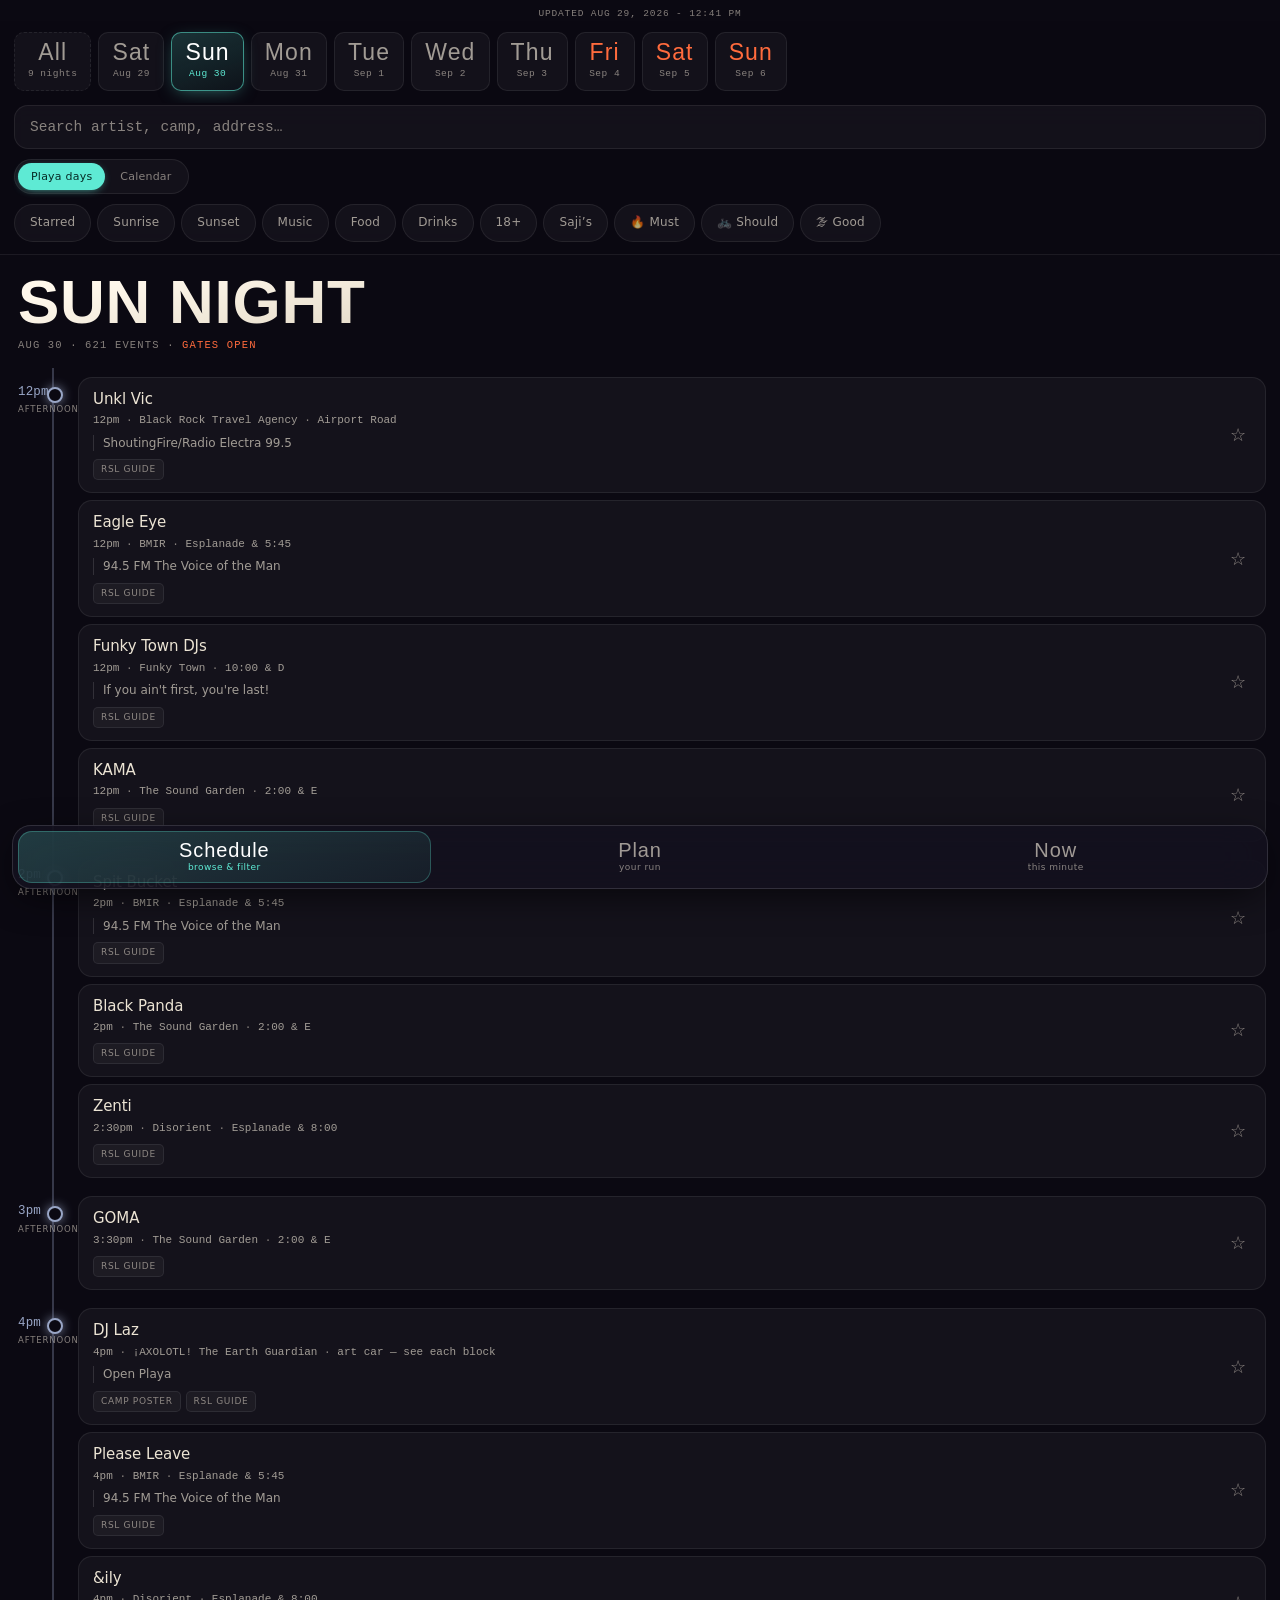
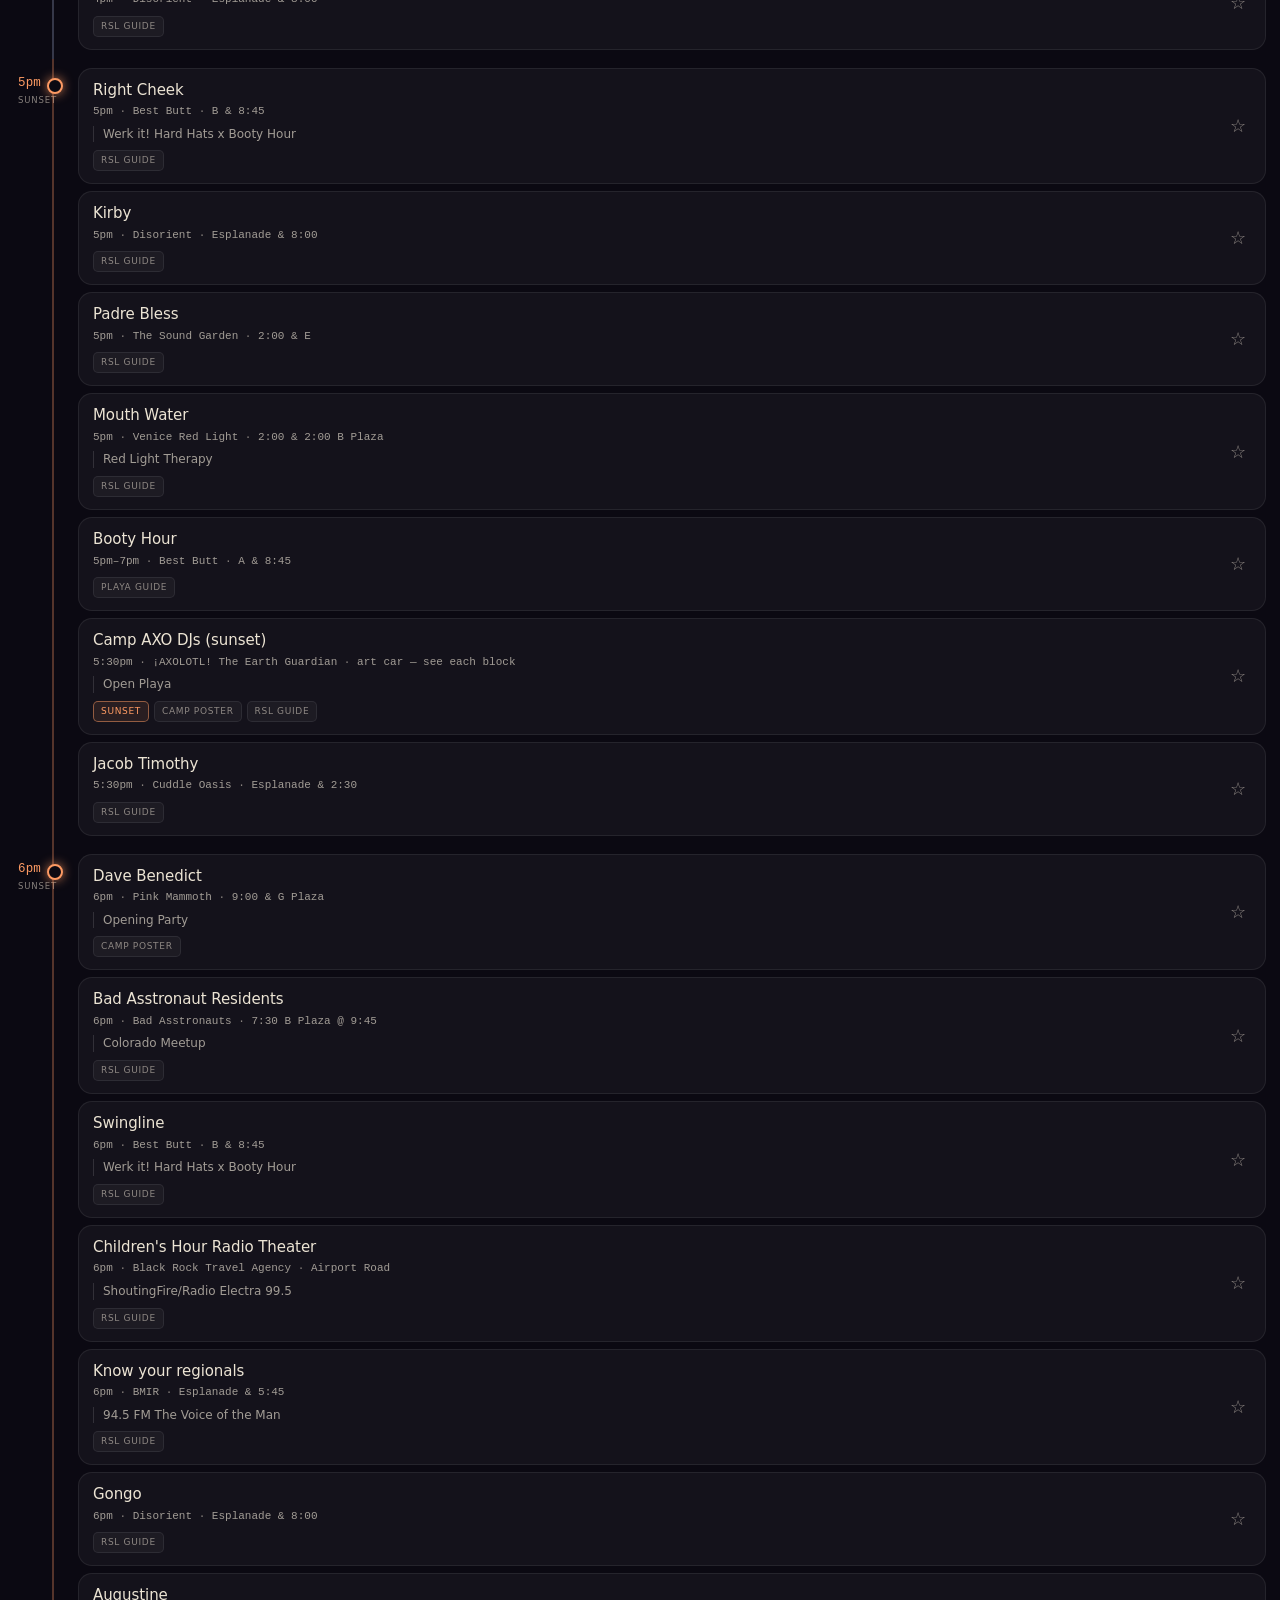
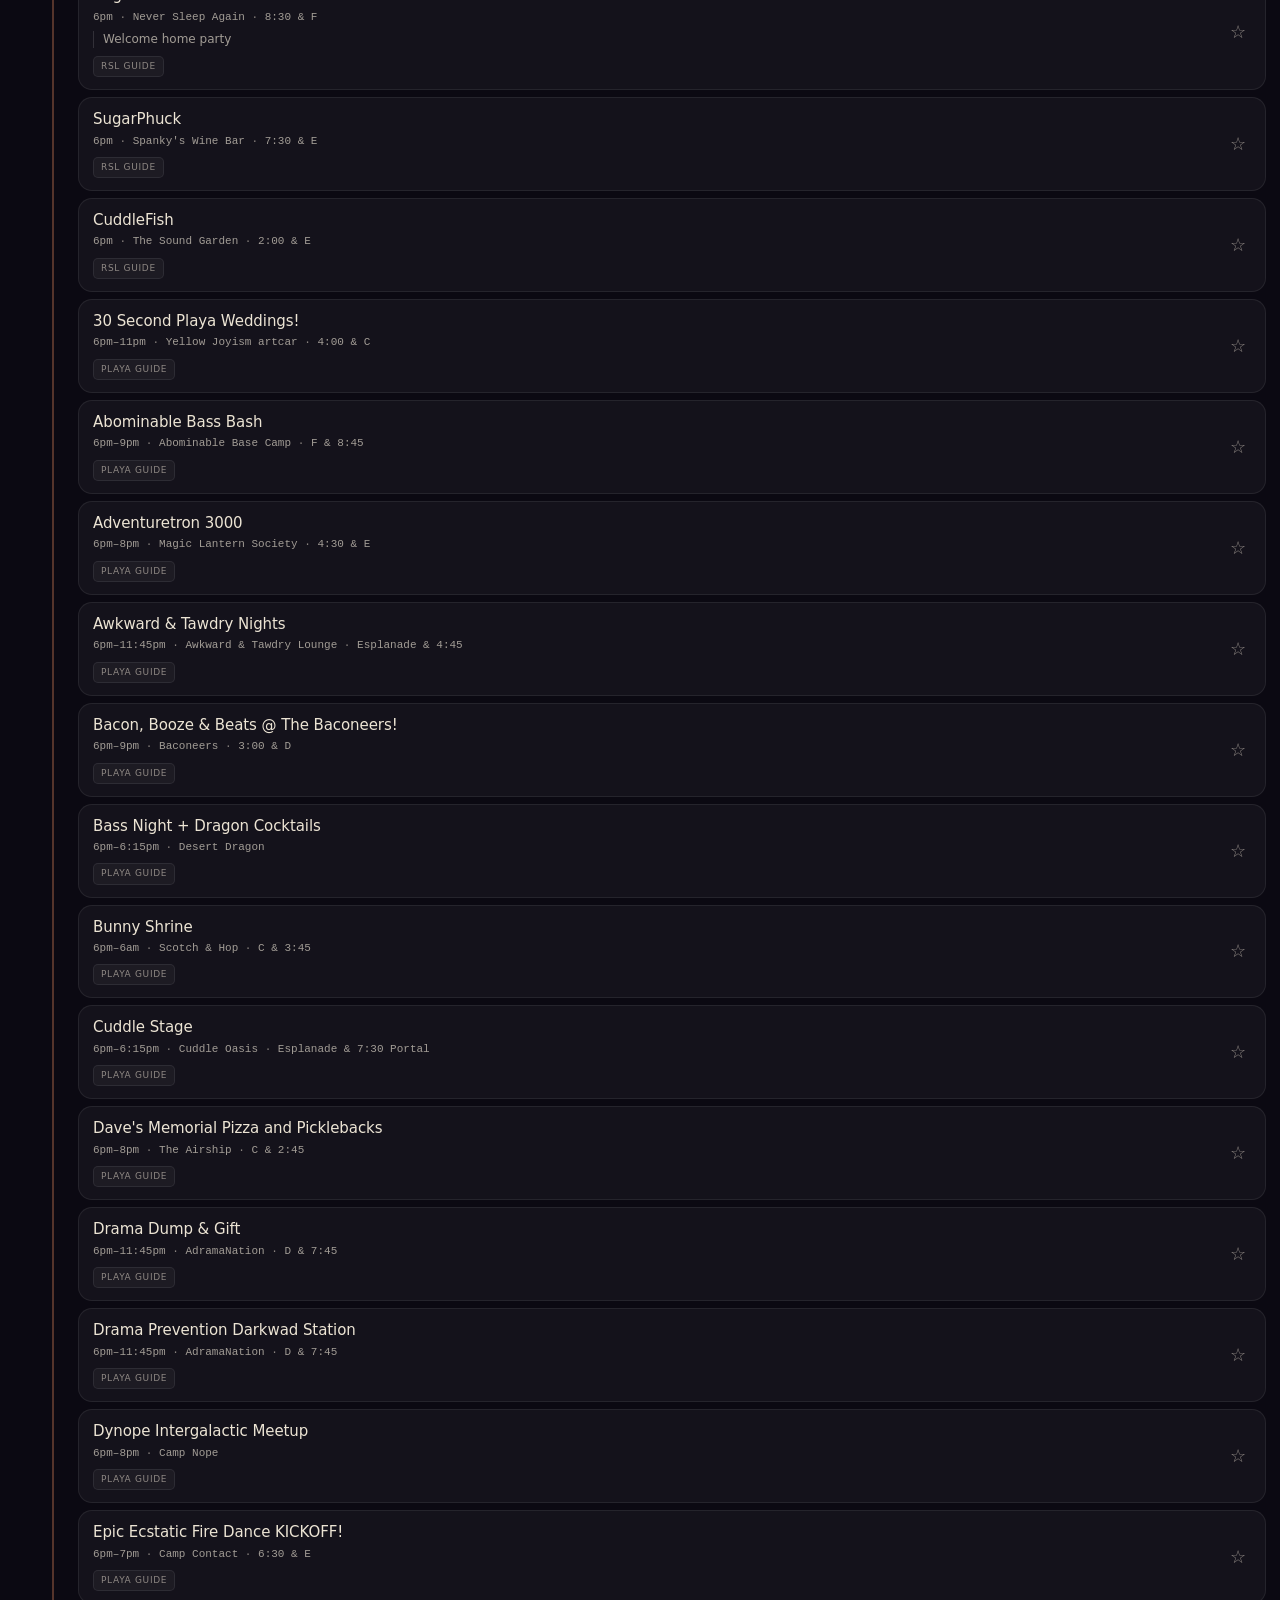
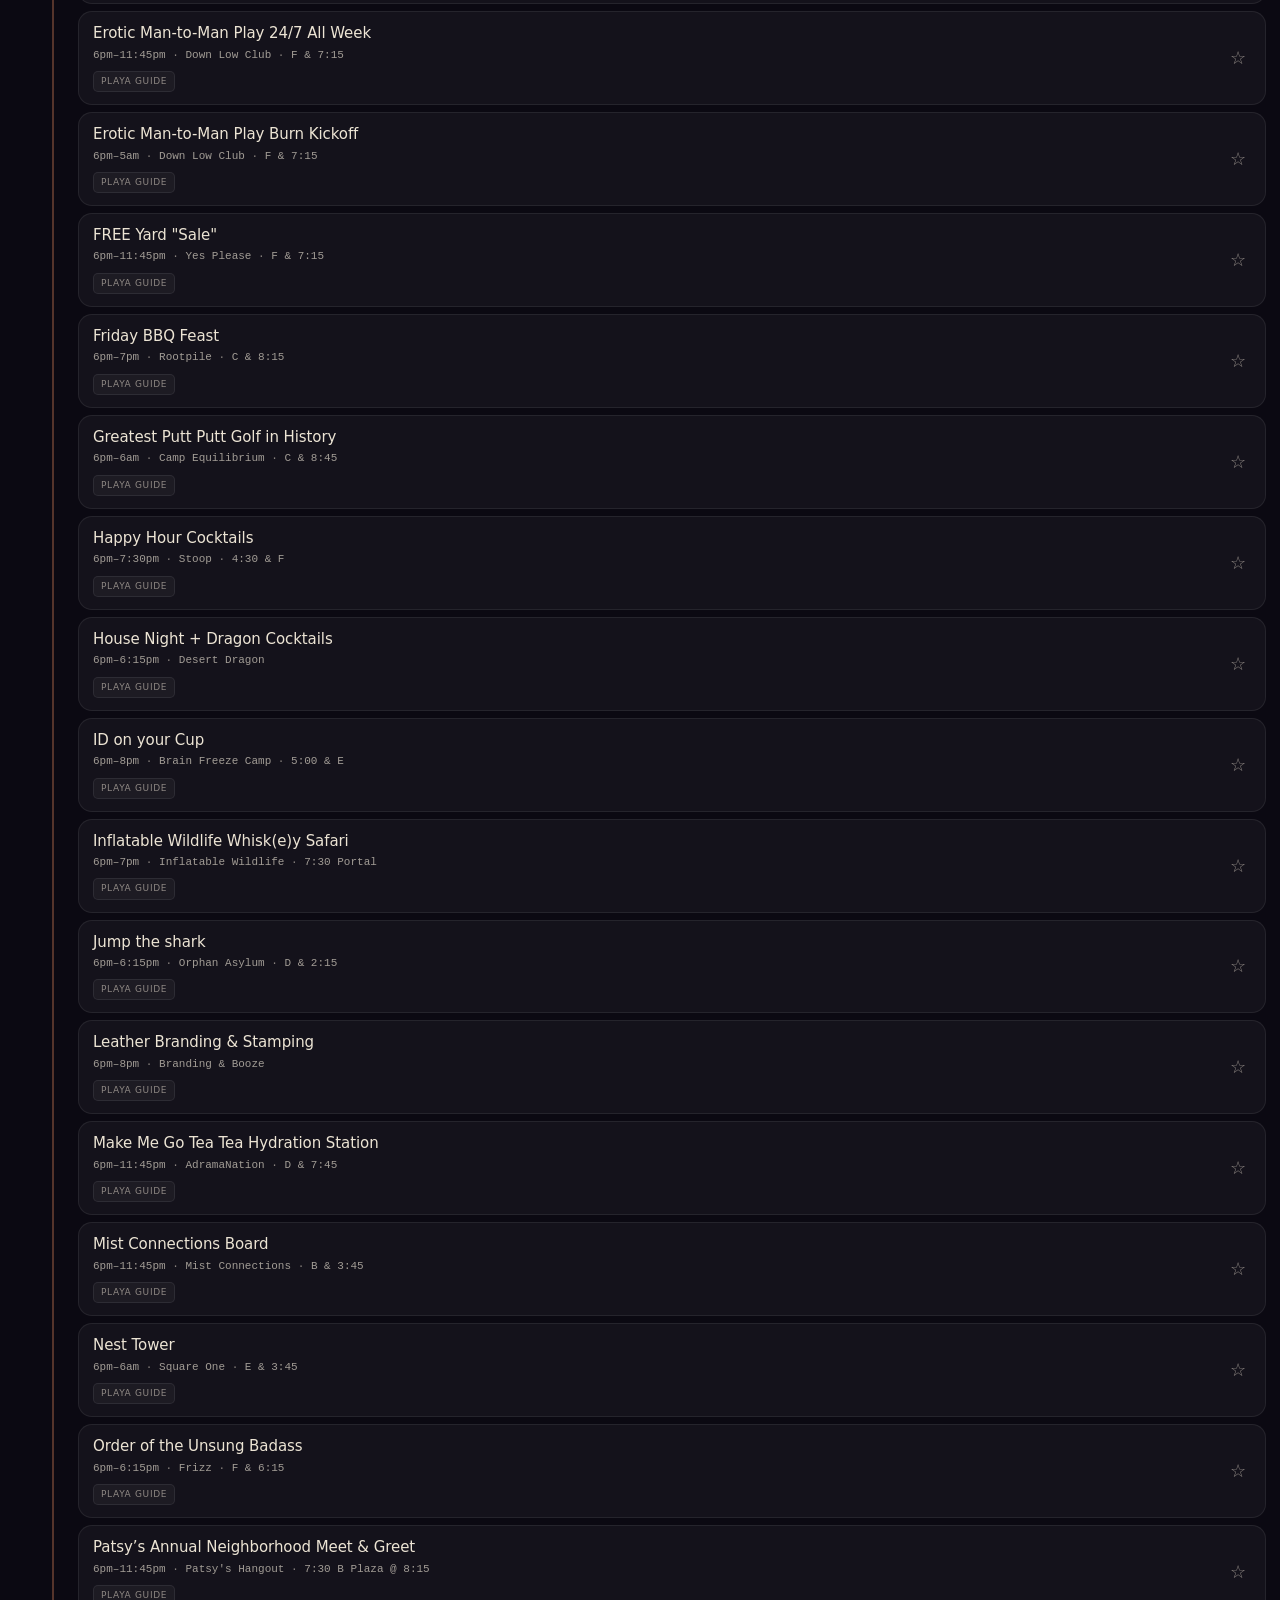
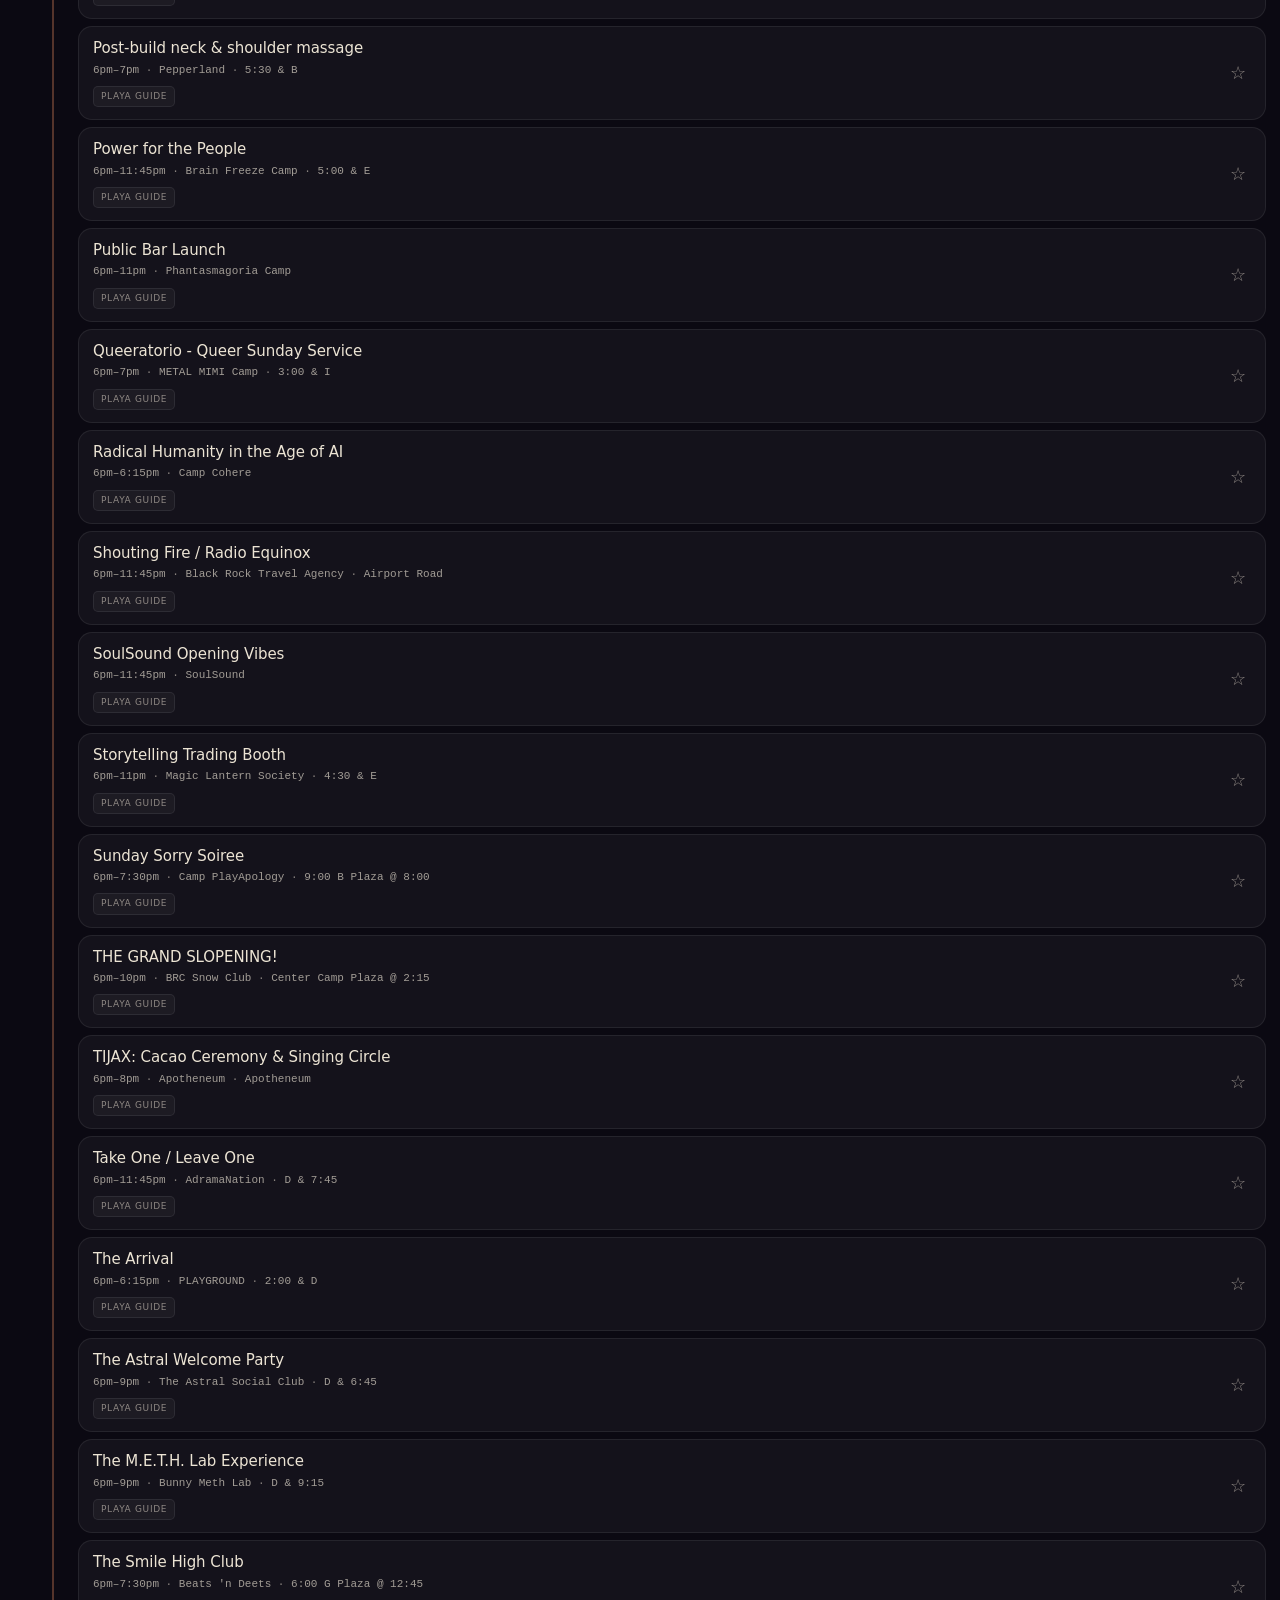
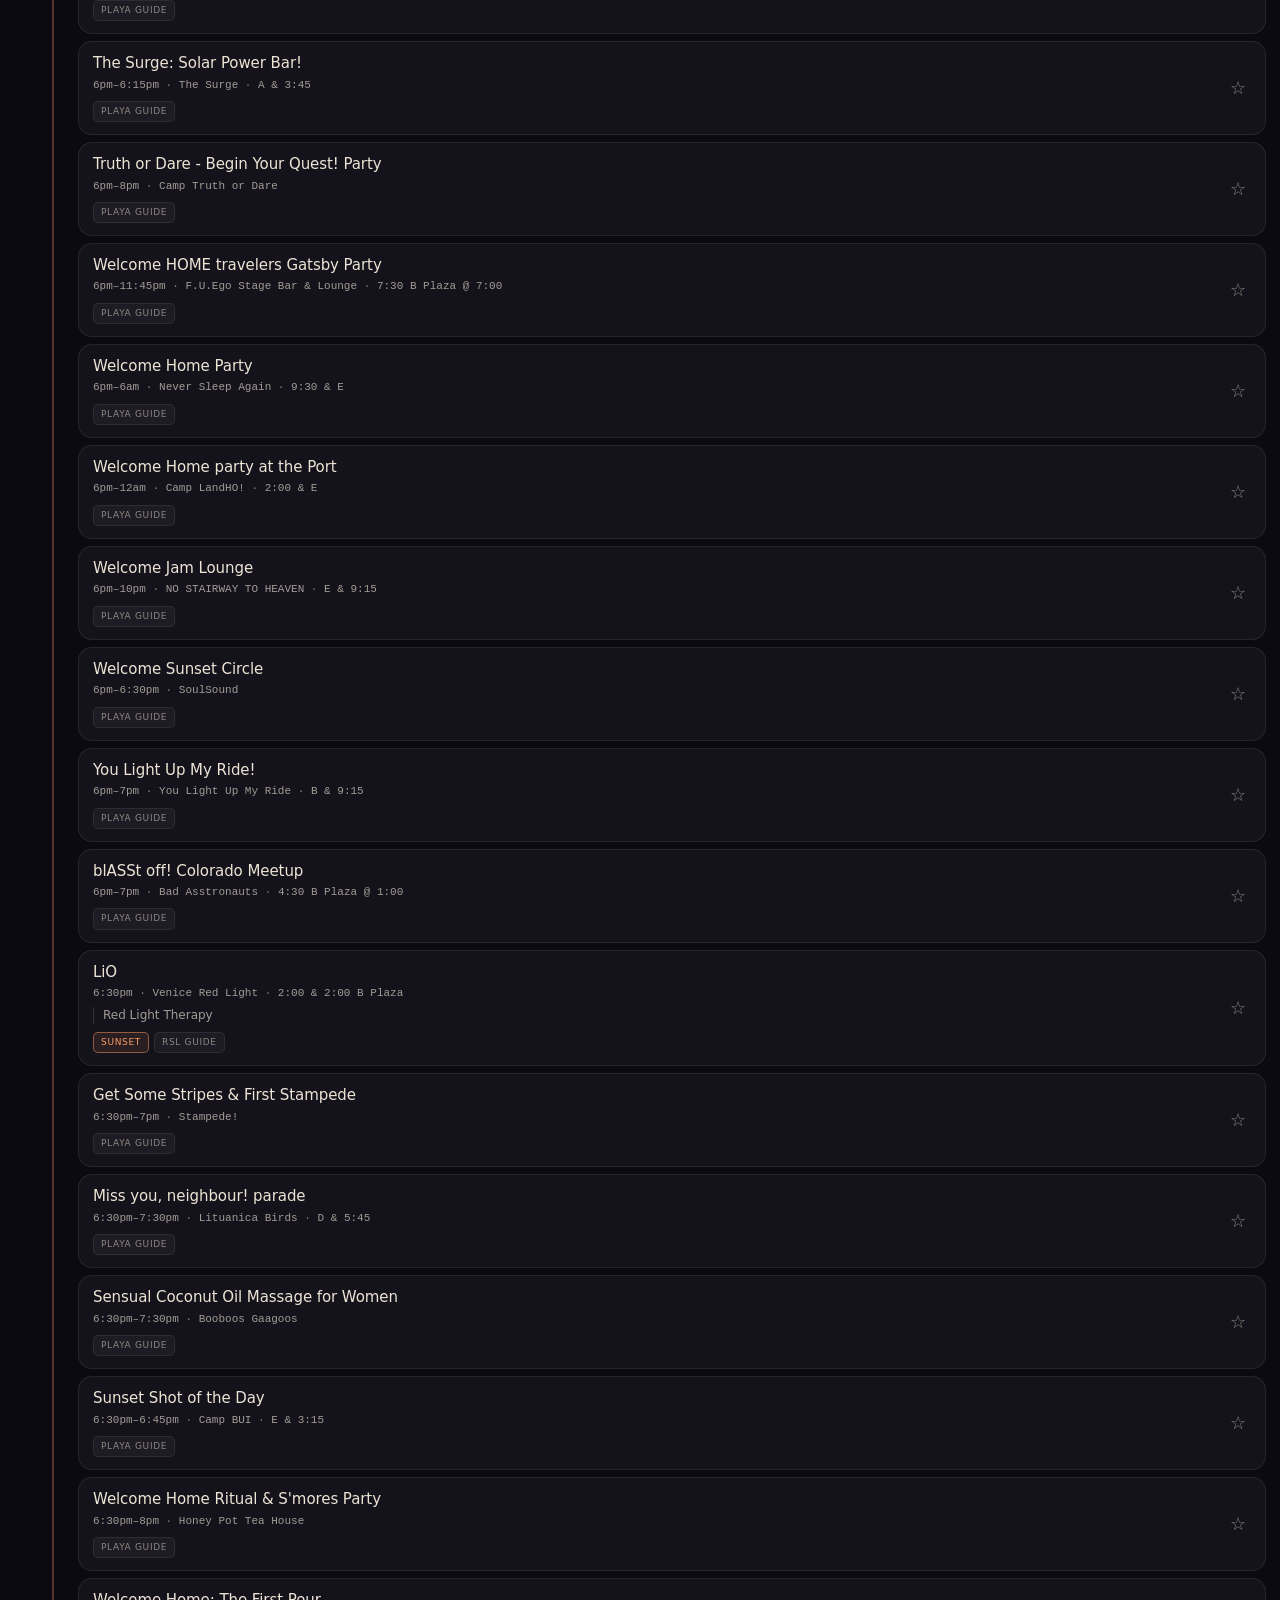
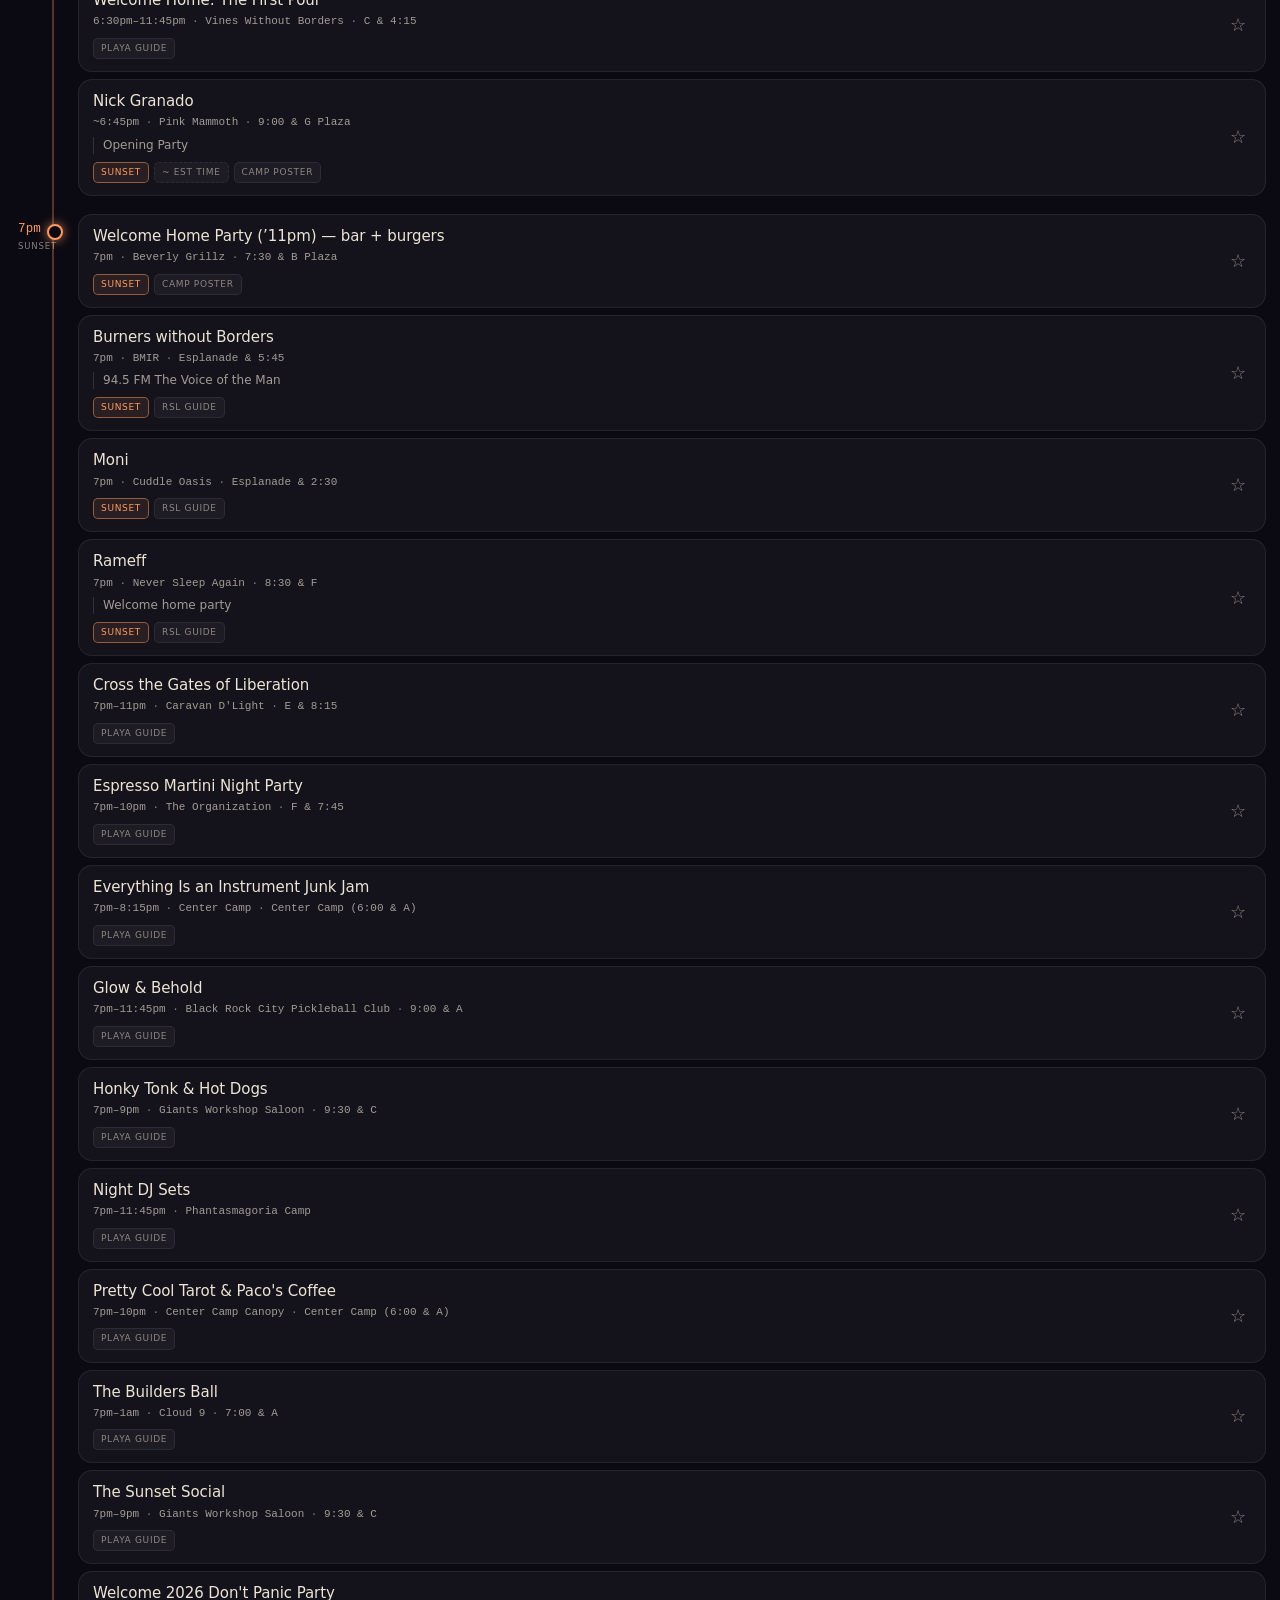
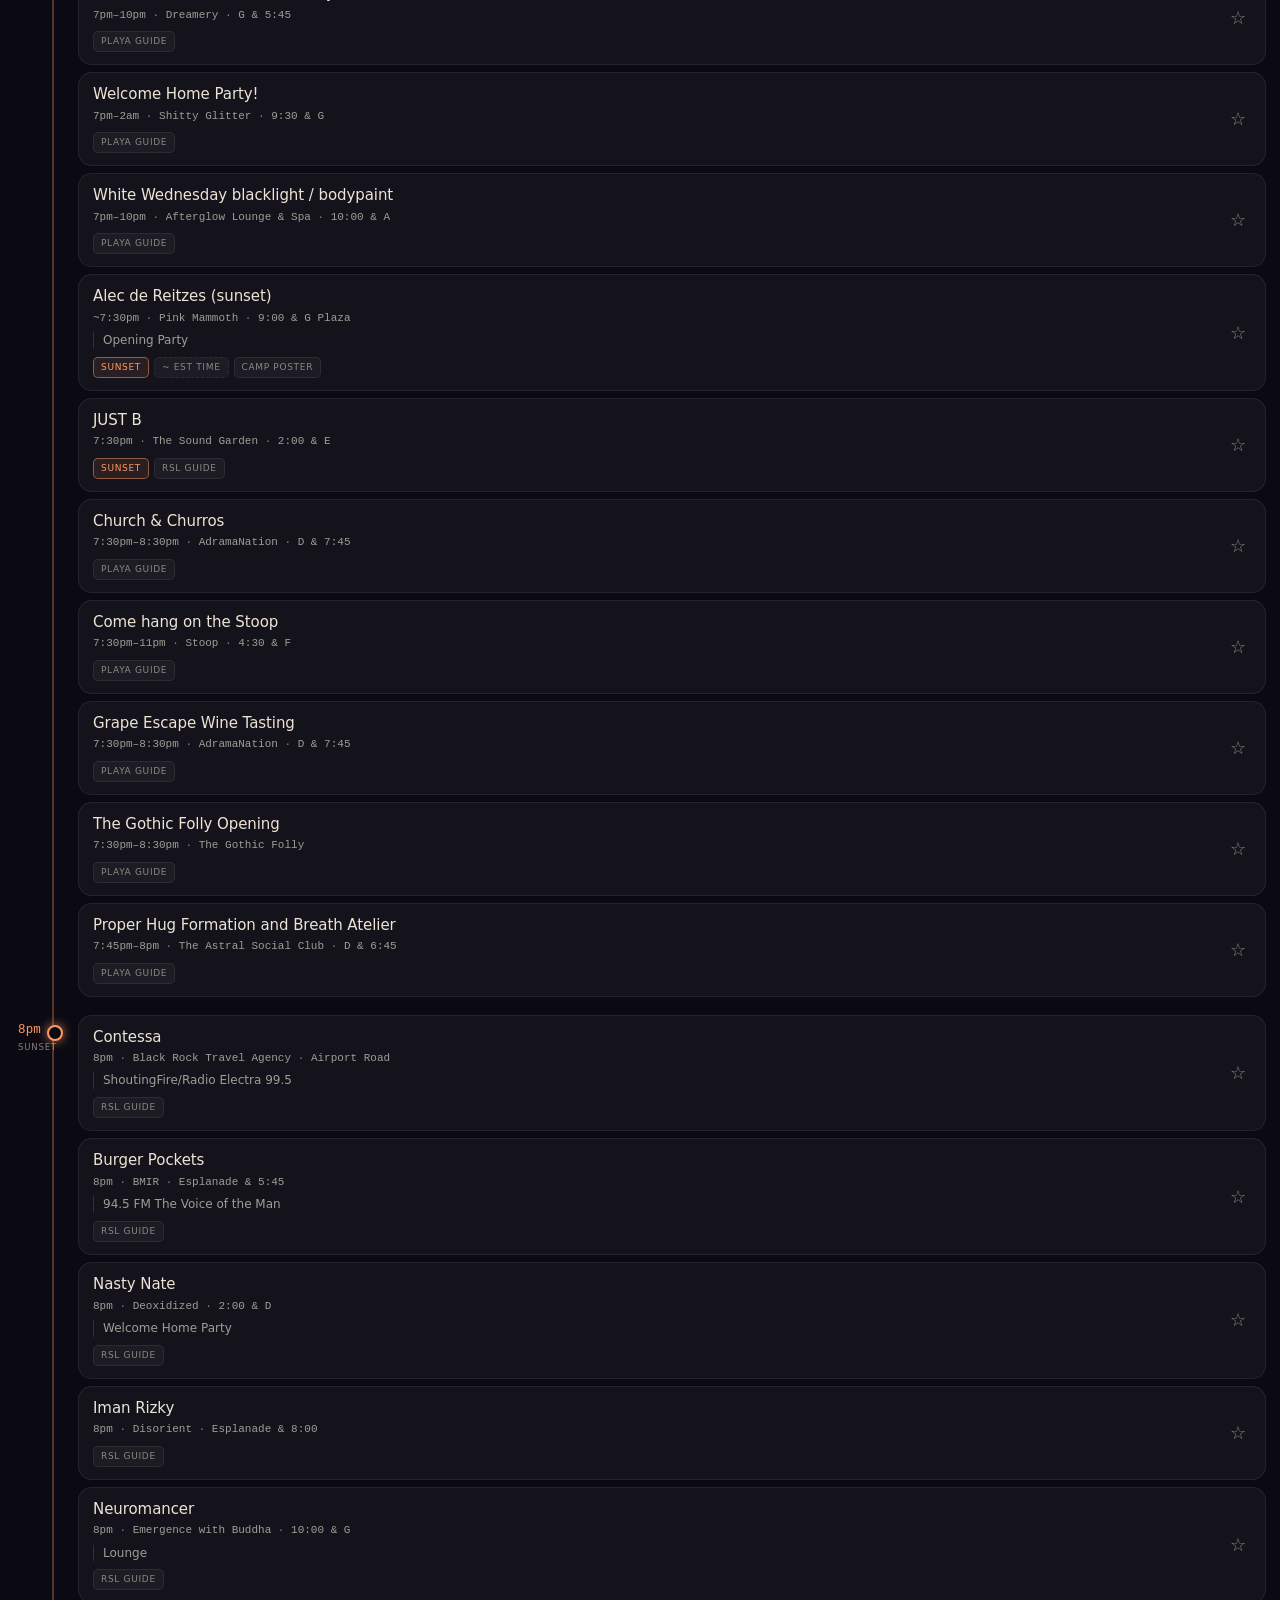
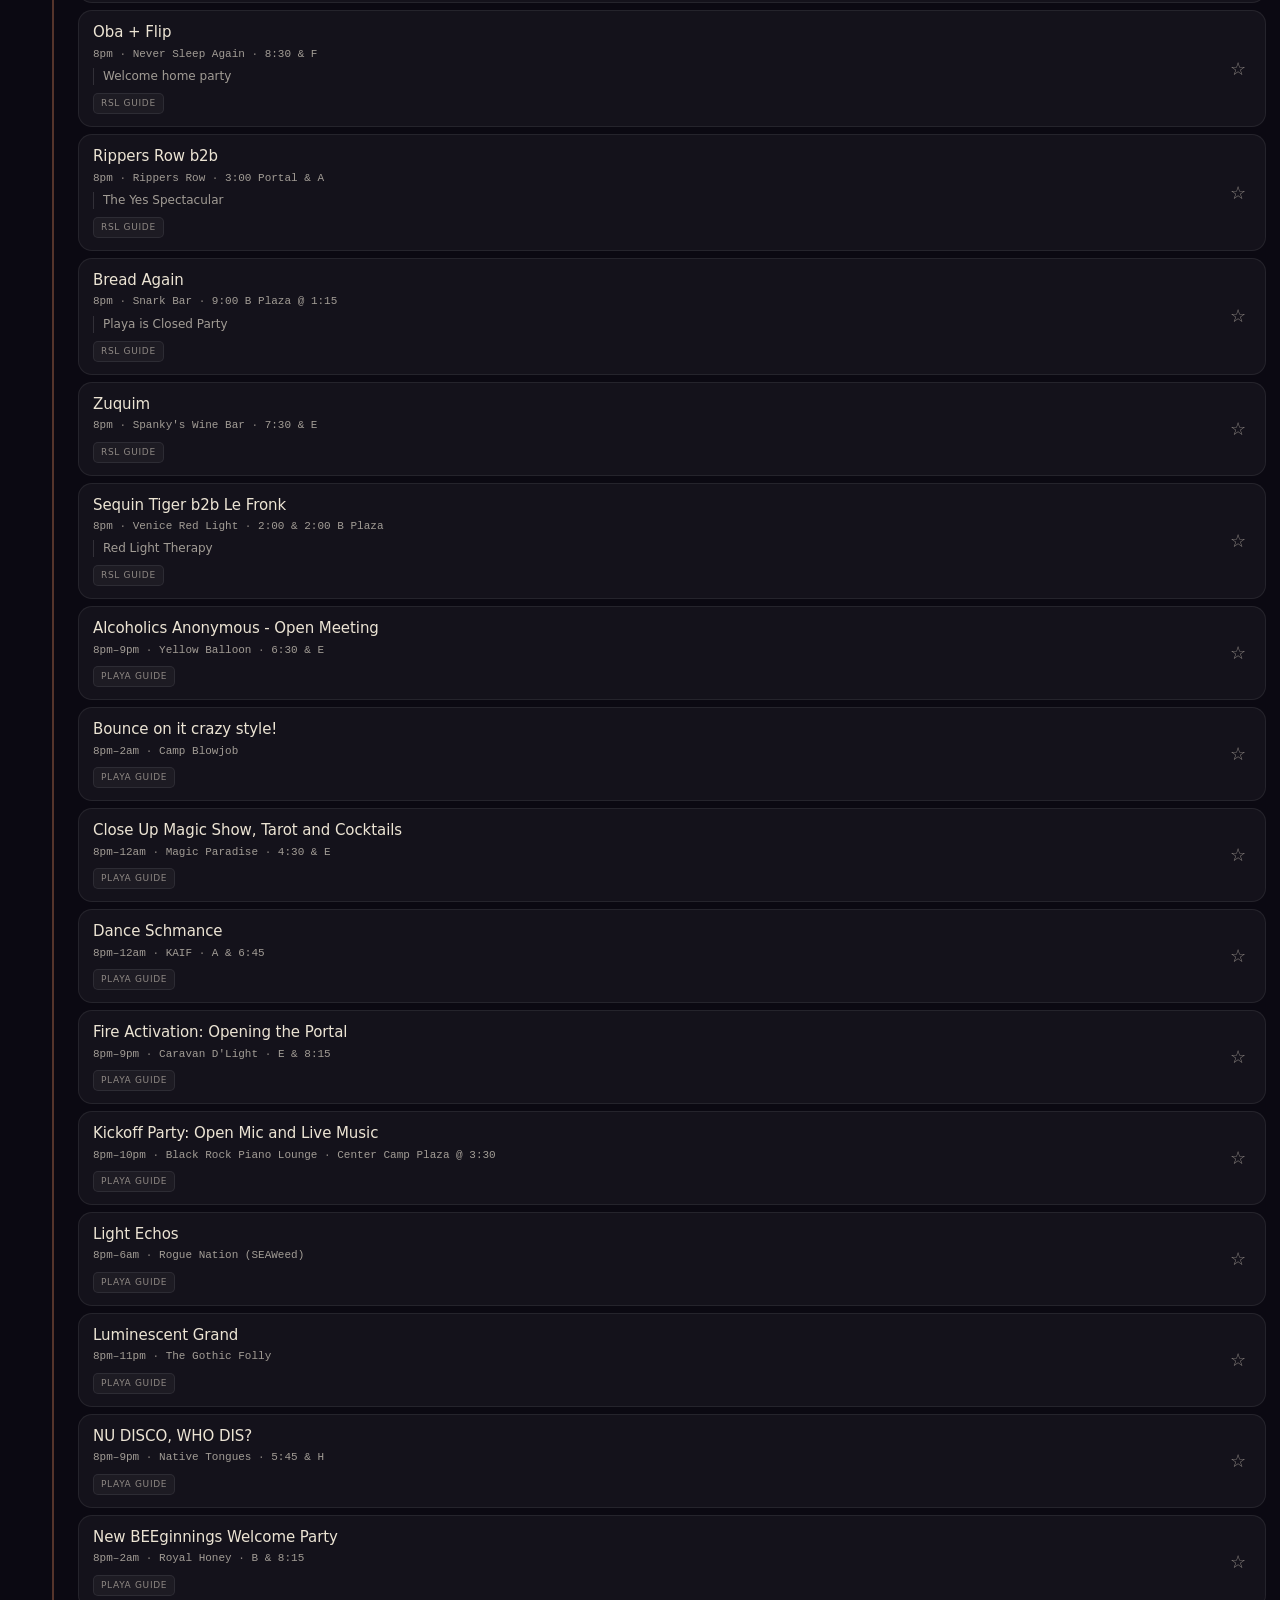
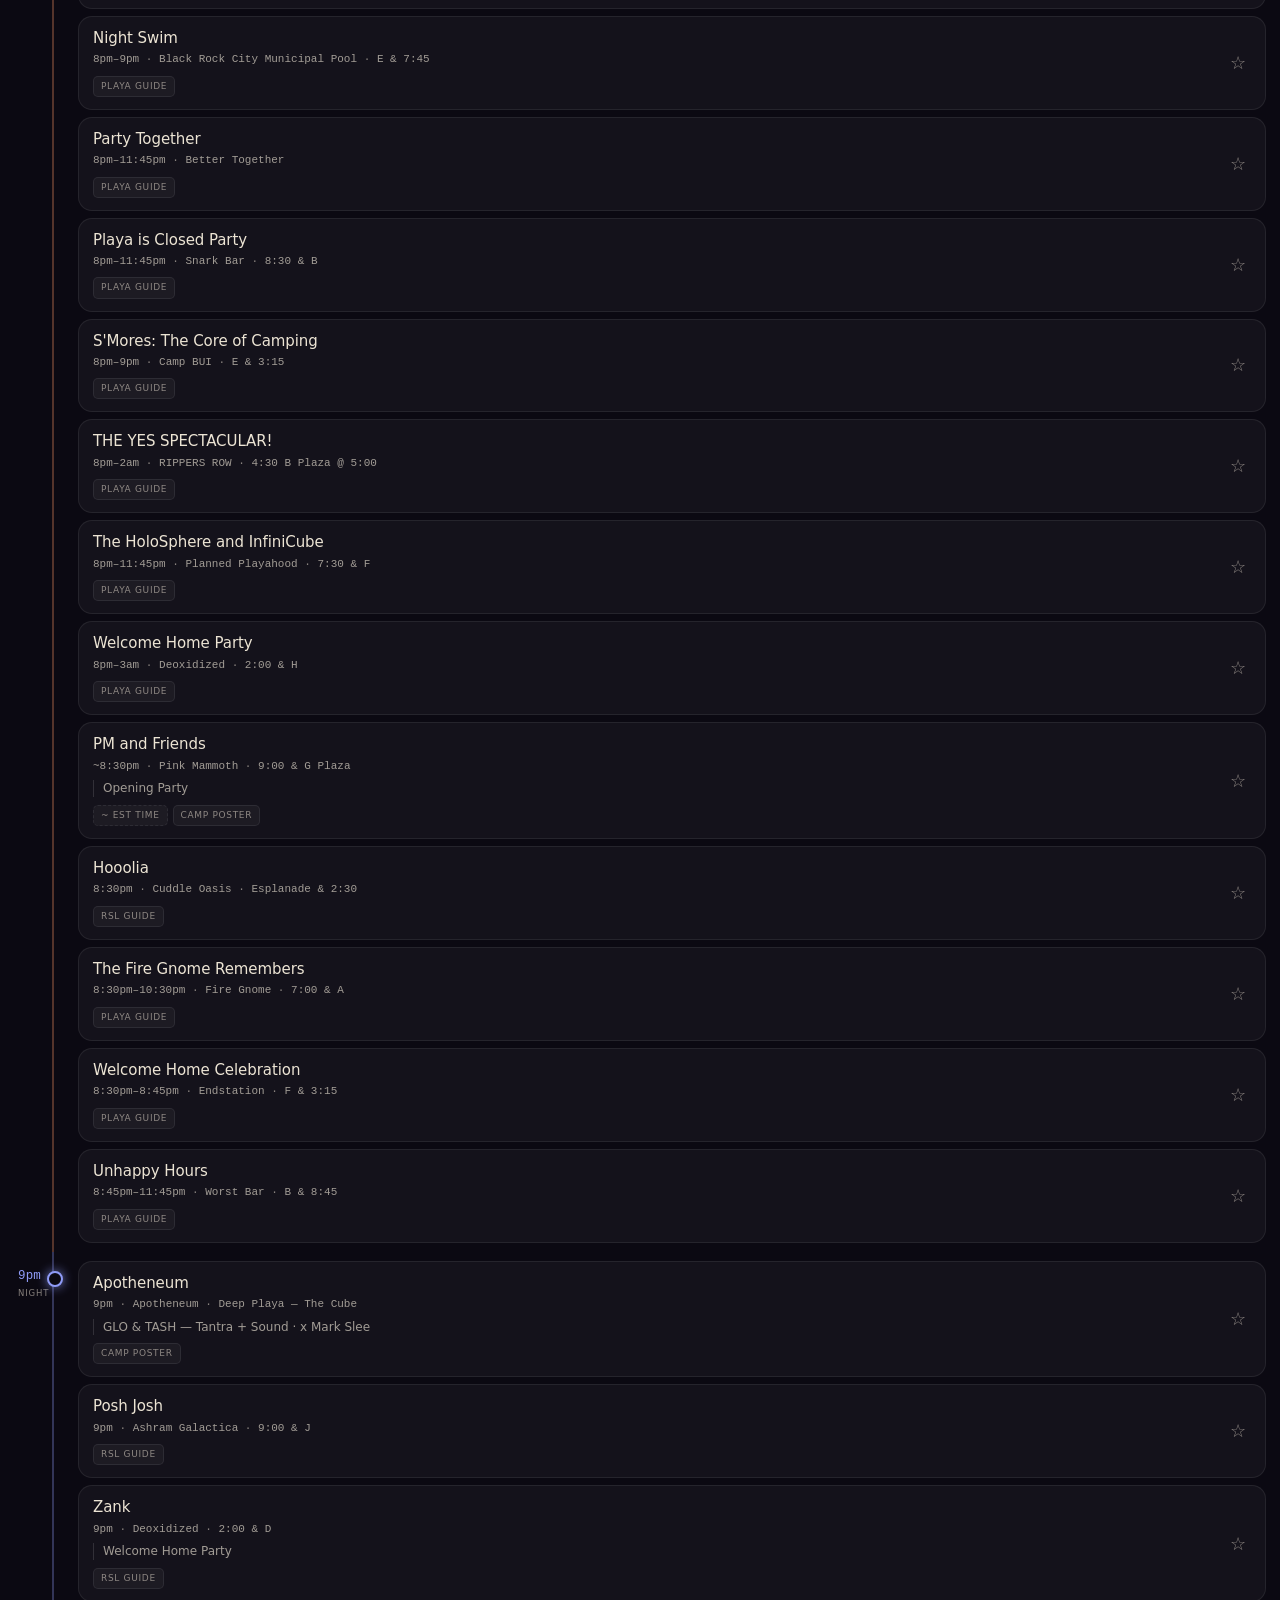
==== commit 5968327e: "Five new posters (Pink Mammoth 2026, Playground, AXOLOTL, Behind Closed Eyes, BRP x Favela); chronol" ====
--- a/dust-index-offline.html
+++ b/dust-index-offline.html
@@ -264,8 +264,9 @@
   box-shadow: 0 2px 10px -4px var(--el);
 }
 
-.chips { display: flex; gap: 7px; overflow-x: auto; scrollbar-width: none; }
-.chips::-webkit-scrollbar { display: none; }
+/* Every filter stays on screen — wrap to a new line rather than scroll, so
+   tapping one never yanks the row back to the start. */
+.chips { display: flex; flex-wrap: wrap; gap: 6px; }
 
 .chip {
   flex: 0 0 auto;
@@ -747,7 +748,7 @@
 <link rel="apple-touch-icon" href="[data-uri]">
 </head>
 <body>
-<div class="built">Updated Aug 29, 2026 - 5:06 AM</div>
+<div class="built">Updated Aug 29, 2026 - 12:41 PM</div>
 
 <div class="rail" id="rail" role="tablist" aria-label="Nights"></div>
 <div class="tools" id="tools"></div>
@@ -755,7 +756,7 @@
 <nav id="nav" aria-label="Views"></nav>
 
 <script>
-window.BM = {"days":[{"iso":"2026-08-29","dow":"Sat","label":"Aug 29","note":"Pre-event"},{"iso":"2026-08-30","dow":"Sun","label":"Aug 30","note":"Gates open"},{"iso":"2026-08-31","dow":"Mon","label":"Aug 31","note":""},{"iso":"2026-09-01","dow":"Tue","label":"Sep 1","note":""},{"iso":"2026-09-02","dow":"Wed","label":"Sep 2","note":""},{"iso":"2026-09-03","dow":"Thu","label":"Sep 3","note":""},{"iso":"2026-09-04","dow":"Fri","label":"Sep 4","note":"Titanic Burn"},{"iso":"2026-09-05","dow":"Sat","label":"Sep 5","note":"THE MAN BURN"},{"iso":"2026-09-06","dow":"Sun","label":"Sep 6","note":"TEMPLE BURN"},{"iso":"2026-09-07","dow":"Mon","label":"Sep 7","note":"Exodus"}],"cutoff":720,"legend":{"MUST++":"Protect above all else — the anchor events of the week","MUST":"Protect","HIGH":"Strong candidate","ALT":"Worthwhile conflict option","OPT":"Optional"},"roster":["ADMIRAL","AHMED SPINS","ALINE UMBER b2b DAVID TRIANA","ANDSEP","BADAOUI","BHASKAR","BELTRAN","BENDER","BEOBÊ","BETICAL b2b MOOGLIE","BHARATH","CARLITA b2b VINTAGE CULTURE","DARCO","DARK WAVE","DAVID HOHME","DOT MAJOR","D’WITCHES","EARTHTONES","EDUARDO CASTILLO","ELI LIGHT","HICHAM","ISABEAU FORT","JAMIIE","JAMYN PHOENIX","JAN BLOMQVIST","JINGA","JKAM","JO.KE","JOHN SUMMIT b2b RODRIGUEZ JR","KOTOE b3b MADMOTORMIQUEL b3b NACHO ISA","LINUS b2b JACKSON","LOVE BUBBLE","LUCH","MADOTA","MAX STYLER","MICHAEL BIBI b2b FRANKY RIZARDO","MIGUELLE & TONS","MILES JAY","MILUHSKA","MISHELL","MONA PIRZAD","MUSIGHI","NICO BERNARDINI","OMRI.","PHILOU","RAFAEL","RAMPUE","RICHE","ROD BRITO","SANTIAGO BARTOLOMÉ","SEN SANIK","SETH SCHWARZ","TALÓN & LUCIANO","TANSEN","TEBBY GONZALEZ","THEIA","VANJEE","YOLAINE","ZOHAR"],"events":[{"src":"rsl","t":"BAAAHS DJs","c":"BAAAHS","l":"Deep Playa","b":0,"n":"Chaos","i":0,"d":0},{"src":"rsl","t":"Kanizzle","c":"BMIR","l":"Esplanade & 5:45","b":0,"n":"94.5 FM The Voice of the Man","i":1,"d":0},{"src":"rsl","t":"DJ Johnny Klutch","c":"Smile High","l":"Esplanade & 7:15","b":0,"n":"Opening Night Party","i":2,"d":0},{"src":"rsl","t":"DJ Stormy","c":"Smile High","l":"Esplanade & 7:15","b":60,"n":"Opening Night Party","i":3,"d":0},{"src":"rsl","t":"Mr. Jennings","c":"BMIR","l":"Esplanade & 5:45","b":120,"n":"94.5 FM The Voice of the Man","i":4,"d":0},{"src":"rsl","t":"DJ Narkatta","c":"Smile High","l":"Esplanade & 7:15","b":150,"n":"Opening Night Party","i":5,"d":0},{"src":"rsl","t":"Grease Withaspoon","c":"BMIR","l":"Esplanade & 5:45","b":240,"n":"94.5 FM The Voice of the Man","i":6,"d":0},{"src":"rsl","t":"Idlis on the Mic","c":"Black Rock Travel Agency","l":"Airport Road","b":300,"n":"ShoutingFire/Radio Electra 99.5","tg":["sunrise"],"i":7,"d":0},{"src":"rsl","t":"Davidi","c":"Off the Dome","l":"Esplanade & 7:15","b":330,"n":"Opening Night Party","tg":["sunrise"],"i":8,"d":0},{"src":"rsl","t":"Crowsnestster","c":"BMIR","l":"Esplanade & 5:45","b":360,"n":"94.5 FM The Voice of the Man","tg":["sunrise"],"i":9,"d":0},{"src":"rsl","t":"Chowsnestster","c":"Black Rock Travel Agency","l":"Airport Road","b":420,"n":"ShoutingFire/Radio Electra 99.5","tg":["sunrise"],"i":10,"d":0},{"src":"rsl","t":"Ali Luminescent","c":"BMIR","l":"Esplanade & 5:45","b":480,"n":"94.5 FM The Voice of the Man","i":11,"d":0},{"src":"rsl","t":"Unkl Vic","c":"Black Rock Travel Agency","l":"Airport Road","b":540,"n":"ShoutingFire/Radio Electra 99.5","i":12,"d":0},{"src":"rsl","t":"Kosmozoo Downtempo","c":"Black Rock Travel Agency","l":"Airport Road","b":600,"n":"ShoutingFire/Radio Electra 99.5","i":13,"d":0},{"src":"rsl","t":"Jex","c":"BMIR","l":"Esplanade & 5:45","b":600,"n":"94.5 FM The Voice of the Man","i":14,"d":0},{"src":"rsl","t":"Alien Worlds","c":"Black Rock Travel Agency","l":"Airport Road","b":1440,"n":"ShoutingFire/Radio Electra 99.5","i":15,"d":0,"cd":1},{"src":"rsl","t":"Klee","c":"BMIR","l":"Esplanade & 5:45","b":1440,"n":"94.5 FM The Voice of the Man","i":16,"d":0,"cd":1},{"src":"rsl","t":"Major Trouble","c":"Illuminaughty","l":"9:00 G Plaza @ 11:00","b":1440,"i":17,"d":0,"cd":1},{"src":"rsl","t":"Full Service","c":"BMIR","l":"Esplanade & 5:45","b":1560,"n":"94.5 FM The Voice of the Man","i":18,"d":0,"cd":1},{"src":"rsl","t":"Sunrise Sets","c":"Black Rock Travel Agency","l":"Airport Road","b":1680,"n":"ShoutingFire/Radio Electra 99.5","tg":["sunrise"],"i":19,"d":0,"cd":1},{"src":"rsl","t":"Face","c":"BMIR","l":"Esplanade & 5:45","b":1680,"n":"94.5 FM The Voice of the Man","i":20,"d":0,"cd":1},{"src":"rsl","t":"Tango","c":"BMIR","l":"Esplanade & 5:45","b":1800,"n":"94.5 FM The Voice of the Man","tg":["sunrise"],"i":21,"d":0,"cd":1},{"src":"rsl","t":"Christina's artists + Paute tribe","c":"Christina: Queen of the BRC","l":"Temple of the Moon","b":1800,"n":"with Gaian Airship","tg":["sunrise"],"i":22,"d":0,"cd":1},{"src":"rsl","t":"Brendan Burke","c":"BMIR","l":"Esplanade & 5:45","b":1920,"n":"94.5 FM The Voice of the Man","i":23,"d":0,"cd":1},{"src":"rsl","t":"Vesper Belle","c":"Alternative Energy Zone","l":"3:30 & E","b":2040,"n":"KAEZ radio 96.3fm","i":24,"d":0,"cd":1},{"src":"rsl","t":"KAEZ simulcast","c":"Black Rock Travel Agency","l":"Airport Road","b":2040,"n":"ShoutingFire/Radio Electra 99.5","i":25,"d":0,"cd":1},{"src":"rsl","t":"Electric Angel","c":"BMIR","l":"Esplanade & 5:45","b":2040,"n":"94.5 FM The Voice of the Man","i":26,"d":0,"cd":1},{"src":"rsl","t":"Unpocoloco","c":"Waffles & House","l":"8:30 & C","b":2070,"i":27,"d":0,"cd":1},{"src":"rsl","t":"Mad","c":"Lands Beyond","l":"F & 8:45","b":2130,"n":"Michelada Bacchanalia","i":28,"d":0,"cd":1},{"src":"rsl","t":"Unkl Vic","c":"Black Rock Travel Agency","l":"Airport Road","b":2160,"n":"ShoutingFire/Radio Electra 99.5","i":29,"d":1},{"src":"rsl","t":"Eagle Eye","c":"BMIR","l":"Esplanade & 5:45","b":2160,"n":"94.5 FM The Voice of the Man","i":30,"d":1},{"src":"rsl","t":"Funky Town DJs","c":"Funky Town","l":"10:00 & D","b":2160,"n":"If you ain't first, you're last!","i":31,"d":1},{"src":"rsl","t":"KAMA","c":"The Sound Garden","l":"2:00 & E","b":2160,"i":32,"d":1},{"src":"rsl","t":"Spit Bucket","c":"BMIR","l":"Esplanade & 5:45","b":2280,"n":"94.5 FM The Voice of the Man","i":33,"d":1},{"src":"rsl","t":"Black Panda","c":"The Sound Garden","l":"2:00 & E","b":2280,"i":34,"d":1},{"src":"rsl","t":"Zenti","c":"Disorient","l":"Esplanade & 8:00","b":2310,"i":35,"d":1},{"src":"rsl","t":"GOMA","c":"The Sound Garden","l":"2:00 & E","b":2370,"i":36,"d":1},{"src":"rsl","t":"DJ Laz","c":"¡AXOLOTL! The Earth Guardian","l":"On The Playa","b":2400,"i":37,"d":1},{"src":"rsl","t":"Please Leave","c":"BMIR","l":"Esplanade & 5:45","b":2400,"n":"94.5 FM The Voice of the Man","i":38,"d":1},{"src":"rsl","t":"&ily","c":"Disorient","l":"Esplanade & 8:00","b":2400,"i":39,"d":1},{"src":"rsl","t":"Right Cheek","c":"Best Butt","l":"B & 8:45","b":2460,"n":"Werk it! Hard Hats x Booty Hour","i":40,"d":1},{"src":"rsl","t":"Kirby","c":"Disorient","l":"Esplanade & 8:00","b":2460,"i":41,"d":1},{"src":"rsl","t":"Padre Bless","c":"The Sound Garden","l":"2:00 & E","b":2460,"i":42,"d":1},{"src":"rsl","t":"Mouth Water","c":"Venice Red Light","l":"2:00 & 2:00 B Plaza","b":2460,"n":"Red Light Therapy","i":43,"d":1},{"src":"playa","t":"Booty Hour","c":"Best Butt","l":"A & 8:45","b":2460,"e":2580,"i":44,"d":1},{"src":"rsl","t":"Camp AXO DJs","c":"¡AXOLOTL! The Earth Guardian","l":"On The Playa","b":2490,"i":45,"d":1},{"src":"rsl","t":"Jacob Timothy","c":"Cuddle Oasis","l":"Esplanade & 2:30","b":2490,"i":46,"d":1},{"src":"rsl","t":"Bad Asstronaut Residents","c":"Bad Asstronauts","l":"7:30 B Plaza @ 9:45","b":2520,"n":"Colorado Meetup","i":47,"d":1},{"src":"rsl","t":"Swingline","c":"Best Butt","l":"B & 8:45","b":2520,"n":"Werk it! Hard Hats x Booty Hour","i":48,"d":1},{"src":"rsl","t":"Children's Hour Radio Theater","c":"Black Rock Travel Agency","l":"Airport Road","b":2520,"n":"ShoutingFire/Radio Electra 99.5","i":49,"d":1},{"src":"rsl","t":"Know your regionals","c":"BMIR","l":"Esplanade & 5:45","b":2520,"n":"94.5 FM The Voice of the Man","i":50,"d":1},{"src":"rsl","t":"Gongo","c":"Disorient","l":"Esplanade & 8:00","b":2520,"i":51,"d":1},{"src":"rsl","t":"Augustine","c":"Never Sleep Again","l":"8:30 & F","b":2520,"n":"Welcome home party","i":52,"d":1},{"src":"rsl","t":"SugarPhuck","c":"Spanky's Wine Bar","l":"7:30 & E","b":2520,"i":53,"d":1},{"src":"rsl","t":"CuddleFish","c":"The Sound Garden","l":"2:00 & E","b":2520,"i":54,"d":1},{"src":"playa","t":"30 Second Playa Weddings!","c":"Yellow Joyism artcar","l":"4:00 & C","b":2520,"e":2820,"i":55,"d":1},{"src":"playa","t":"Abominable Bass Bash","c":"Abominable Base Camp","l":"F & 8:45","b":2520,"e":2700,"i":56,"d":1},{"src":"playa","t":"Adventuretron 3000","c":"Magic Lantern Society","l":"4:30 & E","b":2520,"e":2640,"i":57,"d":1},{"src":"playa","t":"Awkward & Tawdry Nights","c":"Awkward & Tawdry Lounge","l":"Esplanade & 4:45","b":2520,"e":2865,"i":58,"d":1},{"src":"playa","t":"Bacon, Booze & Beats @ The Baconeers!","c":"Baconeers","l":"3:00 & D","b":2520,"e":2700,"tg":["food","drink"],"i":59,"d":1},{"src":"playa","t":"Bass Night + Dragon Cocktails","c":"Desert Dragon","b":2520,"e":2535,"tg":["drink"],"i":60,"d":1},{"src":"playa","t":"Bunny Shrine","c":"Scotch & Hop","l":"C & 3:45","b":2520,"e":3240,"i":61,"d":1},{"src":"playa","t":"Cuddle Stage","c":"Cuddle Oasis","l":"Esplanade & 7:30 Portal","b":2520,"e":2535,"i":62,"d":1},{"src":"playa","t":"Dave's Memorial Pizza and Picklebacks","c":"The Airship","l":"C & 2:45","b":2520,"e":2640,"tg":["food"],"i":63,"d":1},{"src":"playa","t":"Drama Dump & Gift","c":"AdramaNation","l":"D & 7:45","b":2520,"e":2865,"i":64,"d":1},{"src":"playa","t":"Drama Prevention Darkwad Station","c":"AdramaNation","l":"D & 7:45","b":2520,"e":2865,"i":65,"d":1},{"src":"playa","t":"Dynope Intergalactic Meetup","c":"Camp Nope","b":2520,"e":2640,"i":66,"d":1},{"src":"playa","t":"Epic Ecstatic Fire Dance KICKOFF!","c":"Camp Contact","l":"6:30 & E","b":2520,"e":2580,"i":67,"d":1},{"src":"playa","t":"Erotic Man-to-Man Play 24/7 All Week","c":"Down Low Club","l":"F & 7:15","b":2520,"e":2865,"tg":["adult"],"i":68,"d":1},{"src":"playa","t":"Erotic Man-to-Man Play Burn Kickoff","c":"Down Low Club","l":"F & 7:15","b":2520,"e":3180,"tg":["adult"],"i":69,"d":1},{"src":"playa","t":"FREE Yard \"Sale\"","c":"Yes Please","l":"F & 7:15","b":2520,"e":2865,"i":70,"d":1},{"src":"playa","t":"Friday BBQ Feast","c":"Rootpile","l":"C & 8:15","b":2520,"e":2580,"tg":["food"],"i":71,"d":1},{"src":"playa","t":"Greatest Putt Putt Golf in History","c":"Camp Equilibrium","l":"C & 8:45","b":2520,"e":3240,"i":72,"d":1},{"src":"playa","t":"Happy Hour Cocktails","c":"Stoop","l":"4:30 & F","b":2520,"e":2610,"tg":["drink"],"i":73,"d":1},{"src":"playa","t":"House Night + Dragon Cocktails","c":"Desert Dragon","b":2520,"e":2535,"tg":["drink"],"i":74,"d":1},{"src":"playa","t":"ID on your Cup","c":"Brain Freeze Camp","l":"5:00 & E","b":2520,"e":2640,"i":75,"d":1},{"src":"playa","t":"Inflatable Wildlife Whisk(e)y Safari","c":"Inflatable Wildlife","l":"7:30 Portal","b":2520,"e":2580,"i":76,"d":1},{"src":"playa","t":"Jump the shark","c":"Orphan Asylum","l":"D & 2:15","b":2520,"e":2535,"i":77,"d":1},{"src":"playa","t":"Leather Branding & Stamping","c":"Branding & Booze","b":2520,"e":2640,"i":78,"d":1},{"src":"playa","t":"Make Me Go Tea Tea Hydration Station","c":"AdramaNation","l":"D & 7:45","b":2520,"e":2865,"tg":["drink"],"i":79,"d":1},{"src":"playa","t":"Mist Connections Board","c":"Mist Connections","l":"B & 3:45","b":2520,"e":2865,"i":80,"d":1},{"src":"playa","t":"Nest Tower","c":"Square One","l":"E & 3:45","b":2520,"e":3240,"i":81,"d":1},{"src":"playa","t":"Order of the Unsung Badass","c":"Frizz","l":"F & 6:15","b":2520,"e":2535,"i":82,"d":1},{"src":"playa","t":"Patsy’s Annual Neighborhood Meet & Greet","c":"Patsy's Hangout","l":"7:30 B Plaza @ 8:15","b":2520,"e":2865,"i":83,"d":1},{"src":"playa","t":"Post-build neck & shoulder massage","c":"Pepperland","l":"5:30 & B","b":2520,"e":2580,"i":84,"d":1},{"src":"playa","t":"Power for the People","c":"Brain Freeze Camp","l":"5:00 & E","b":2520,"e":2865,"i":85,"d":1},{"src":"playa","t":"Public Bar Launch","c":"Phantasmagoria Camp","b":2520,"e":2820,"tg":["drink"],"i":86,"d":1},{"src":"playa","t":"Queeratorio - Queer Sunday Service","c":"METAL MIMI Camp","l":"3:00 & I","b":2520,"e":2580,"i":87,"d":1},{"src":"playa","t":"Radical Humanity in the Age of AI","c":"Camp Cohere","b":2520,"e":2535,"i":88,"d":1},{"src":"playa","t":"Shouting Fire / Radio Equinox","c":"Black Rock Travel Agency","l":"Airport Road","b":2520,"e":2865,"i":89,"d":1},{"src":"playa","t":"SoulSound Opening Vibes","c":"SoulSound","b":2520,"e":2865,"i":90,"d":1},{"src":"playa","t":"Storytelling Trading Booth","c":"Magic Lantern Society","l":"4:30 & E","b":2520,"e":2820,"i":91,"d":1},{"src":"playa","t":"Sunday Sorry Soiree","c":"Camp PlayApology","l":"9:00 B Plaza @ 8:00","b":2520,"e":2610,"i":92,"d":1},{"src":"playa","t":"THE GRAND SLOPENING!","c":"BRC Snow Club","l":"Center Camp Plaza @ 2:15","b":2520,"e":2760,"i":93,"d":1},{"src":"playa","t":"TIJAX: Cacao Ceremony & Singing Circle","c":"Apotheneum","l":"Apotheneum","b":2520,"e":2640,"tg":["drink"],"i":94,"d":1},{"src":"playa","t":"Take One / Leave One","c":"AdramaNation","l":"D & 7:45","b":2520,"e":2865,"i":95,"d":1},{"src":"playa","t":"The Arrival","c":"PLAYGROUND","l":"2:00 & D","b":2520,"e":2535,"i":96,"d":1},{"src":"playa","t":"The Astral Welcome Party","c":"The Astral Social Club","l":"D & 6:45","b":2520,"e":2700,"i":97,"d":1},{"src":"playa","t":"The M.E.T.H. Lab Experience","c":"Bunny Meth Lab","l":"D & 9:15","b":2520,"e":2700,"i":98,"d":1},{"src":"playa","t":"The Smile High Club","c":"Beats 'n Deets","l":"6:00 G Plaza @ 12:45","b":2520,"e":2610,"i":99,"d":1},{"src":"playa","t":"The Surge: Solar Power Bar!","c":"The Surge","l":"A & 3:45","b":2520,"e":2535,"tg":["drink"],"i":100,"d":1},{"src":"playa","t":"Truth or Dare - Begin Your Quest! Party","c":"Camp Truth or Dare","b":2520,"e":2640,"i":101,"d":1},{"src":"playa","t":"Welcome HOME travelers Gatsby Party","c":"F.U.Ego Stage Bar & Lounge","l":"7:30 B Plaza @ 7:00","b":2520,"e":2865,"i":102,"d":1},{"src":"playa","t":"Welcome Home Party","c":"Never Sleep Again","l":"9:30 & E","b":2520,"e":3240,"i":103,"d":1},{"src":"playa","t":"Welcome Home party at the Port","c":"Camp LandHO!","l":"2:00 & E","b":2520,"e":2880,"i":104,"d":1},{"src":"playa","t":"Welcome Jam Lounge","c":"NO STAIRWAY TO HEAVEN","l":"E & 9:15","b":2520,"e":2760,"i":105,"d":1},{"src":"playa","t":"Welcome Sunset Circle","c":"SoulSound","b":2520,"e":2550,"i":106,"d":1},{"src":"playa","t":"You Light Up My Ride!","c":"You Light Up My Ride","l":"B & 9:15","b":2520,"e":2580,"i":107,"d":1},{"src":"playa","t":"blASSt off! Colorado Meetup","c":"Bad Asstronauts","l":"4:30 B Plaza @ 1:00","b":2520,"e":2580,"i":108,"d":1},{"src":"rsl","t":"LiO","c":"Venice Red Light","l":"2:00 & 2:00 B Plaza","b":2550,"n":"Red Light Therapy","tg":["sunset"],"i":109,"d":1},{"src":"playa","t":"Get Some Stripes & First Stampede","c":"Stampede!","b":2550,"e":2580,"i":110,"d":1},{"src":"playa","t":"Miss you, neighbour! parade","c":"Lituanica Birds","l":"D & 5:45","b":2550,"e":2610,"i":111,"d":1},{"src":"playa","t":"Sensual Coconut Oil Massage for Women","c":"Booboos Gaagoos","b":2550,"e":2610,"tg":["adult"],"i":112,"d":1},{"src":"playa","t":"Sunset Shot of the Day","c":"Camp BUI","l":"E & 3:15","b":2550,"e":2565,"tg":["drink"],"i":113,"d":1},{"src":"playa","t":"Welcome Home Ritual & S'mores Party","c":"Honey Pot Tea House","b":2550,"e":2640,"tg":["food","drink"],"i":114,"d":1},{"src":"playa","t":"Welcome Home: The First Pour","c":"Vines Without Borders","l":"C & 4:15","b":2550,"e":2865,"tg":["drink"],"i":115,"d":1},{"src":"lineup","t":"Welcome Home Party (’11pm) — bar + burgers","c":"Beverly Grillz","l":"7:30 & B Plaza","b":2580,"tg":["sunset","food","drink"],"i":116,"d":1},{"src":"rsl","t":"Burners without Borders","c":"BMIR","l":"Esplanade & 5:45","b":2580,"n":"94.5 FM The Voice of the Man","tg":["sunset"],"i":117,"d":1},{"src":"rsl","t":"Moni","c":"Cuddle Oasis","l":"Esplanade & 2:30","b":2580,"tg":["sunset"],"i":118,"d":1},{"src":"rsl","t":"Rameff","c":"Never Sleep Again","l":"8:30 & F","b":2580,"n":"Welcome home party","tg":["sunset"],"i":119,"d":1},{"src":"playa","t":"Cross the Gates of Liberation","c":"Caravan D'Light","l":"E & 8:15","b":2580,"e":2820,"i":120,"d":1},{"src":"playa","t":"Espresso Martini Night Party","c":"The Organization","l":"F & 7:45","b":2580,"e":2760,"tg":["drink"],"i":121,"d":1},{"src":"playa","t":"Everything Is an Instrument Junk Jam","c":"Center Camp","l":"Center Camp (6:00 & A)","b":2580,"e":2655,"i":122,"d":1},{"src":"playa","t":"Glow & Behold","c":"Black Rock City Pickleball Club","l":"9:00 & A","b":2580,"e":2865,"i":123,"d":1},{"src":"playa","t":"Honky Tonk & Hot Dogs","c":"Giants Workshop Saloon","l":"9:30 & C","b":2580,"e":2700,"i":124,"d":1},{"src":"playa","t":"Night DJ Sets","c":"Phantasmagoria Camp","b":2580,"e":2865,"i":125,"d":1},{"src":"playa","t":"Pretty Cool Tarot & Paco's Coffee","c":"Center Camp Canopy","l":"Center Camp (6:00 & A)","b":2580,"e":2760,"tg":["drink"],"i":126,"d":1},{"src":"playa","t":"The Builders Ball","c":"Cloud 9","l":"7:00 & A","b":2580,"e":2940,"i":127,"d":1},{"src":"playa","t":"The Sunset Social","c":"Giants Workshop Saloon","l":"9:30 & C","b":2580,"e":2700,"i":128,"d":1},{"src":"playa","t":"Welcome 2026 Don't Panic Party","c":"Dreamery","l":"G & 5:45","b":2580,"e":2760,"i":129,"d":1},{"src":"playa","t":"Welcome Home Party!","c":"Shitty Glitter","l":"9:30 & G","b":2580,"e":3000,"i":130,"d":1},{"src":"playa","t":"White Wednesday blacklight / bodypaint","c":"Afterglow Lounge & Spa","l":"10:00 & A","b":2580,"e":2760,"i":131,"d":1},{"src":"rsl","t":"JUST B","c":"The Sound Garden","l":"2:00 & E","b":2610,"tg":["sunset"],"i":132,"d":1},{"src":"playa","t":"Church & Churros","c":"AdramaNation","l":"D & 7:45","b":2610,"e":2670,"tg":["food"],"i":133,"d":1},{"src":"playa","t":"Come hang on the Stoop","c":"Stoop","l":"4:30 & F","b":2610,"e":2820,"i":134,"d":1},{"src":"playa","t":"Grape Escape Wine Tasting","c":"AdramaNation","l":"D & 7:45","b":2610,"e":2670,"tg":["drink"],"i":135,"d":1},{"src":"playa","t":"The Gothic Folly Opening","c":"The Gothic Folly","b":2610,"e":2670,"i":136,"d":1},{"src":"playa","t":"Proper Hug Formation and Breath Atelier","c":"The Astral Social Club","l":"D & 6:45","b":2625,"e":2640,"i":137,"d":1},{"src":"rsl","t":"Contessa","c":"Black Rock Travel Agency","l":"Airport Road","b":2640,"n":"ShoutingFire/Radio Electra 99.5","i":138,"d":1},{"src":"rsl","t":"Burger Pockets","c":"BMIR","l":"Esplanade & 5:45","b":2640,"n":"94.5 FM The Voice of the Man","tg":["food"],"i":139,"d":1},{"src":"rsl","t":"Nasty Nate","c":"Deoxidized","l":"2:00 & D","b":2640,"n":"Welcome Home Party","i":140,"d":1},{"src":"rsl","t":"Iman Rizky","c":"Disorient","l":"Esplanade & 8:00","b":2640,"i":141,"d":1},{"src":"rsl","t":"Neuromancer","c":"Emergence with Buddha","l":"10:00 & G","b":2640,"n":"Lounge","i":142,"d":1},{"src":"rsl","t":"Oba + Flip","c":"Never Sleep Again","l":"8:30 & F","b":2640,"n":"Welcome home party","i":143,"d":1},{"src":"rsl","t":"Rippers Row b2b","c":"Rippers Row","l":"3:00 Portal & A","b":2640,"n":"The Yes Spectacular","i":144,"d":1},{"src":"rsl","t":"Bread Again","c":"Snark Bar","l":"9:00 B Plaza @ 1:15","b":2640,"n":"Playa is Closed Party","tg":["food"],"i":145,"d":1},{"src":"rsl","t":"Zuquim","c":"Spanky's Wine Bar","l":"7:30 & E","b":2640,"i":146,"d":1},{"src":"rsl","t":"Sequin Tiger b2b Le Fronk","c":"Venice Red Light","l":"2:00 & 2:00 B Plaza","b":2640,"n":"Red Light Therapy","i":147,"d":1},{"src":"playa","t":"Alcoholics Anonymous - Open Meeting","c":"Yellow Balloon","l":"6:30 & E","b":2640,"e":2700,"i":148,"d":1},{"src":"playa","t":"Bounce on it crazy style!","c":"Camp Blowjob","b":2640,"e":3000,"i":149,"d":1},{"src":"playa","t":"Close Up Magic Show, Tarot and Cocktails","c":"Magic Paradise","l":"4:30 & E","b":2640,"e":2880,"tg":["drink"],"i":150,"d":1},{"src":"playa","t":"Dance Schmance","c":"KAIF","l":"A & 6:45","b":2640,"e":2880,"i":151,"d":1},{"src":"playa","t":"Fire Activation: Opening the Portal","c":"Caravan D'Light","l":"E & 8:15","b":2640,"e":2700,"i":152,"d":1},{"src":"playa","t":"Kickoff Party: Open Mic and Live Music","c":"Black Rock Piano Lounge","l":"Center Camp Plaza @ 3:30","b":2640,"e":2760,"i":153,"d":1},{"src":"playa","t":"Light Echos","c":"Rogue Nation (SEAWeed)","b":2640,"e":3240,"i":154,"d":1},{"src":"playa","t":"Luminescent Grand","c":"The Gothic Folly","b":2640,"e":2820,"i":155,"d":1},{"src":"playa","t":"NU DISCO, WHO DIS?","c":"Native Tongues","l":"5:45 & H","b":2640,"e":2700,"i":156,"d":1},{"src":"playa","t":"New BEEginnings Welcome Party","c":"Royal Honey","l":"B & 8:15","b":2640,"e":3000,"i":157,"d":1},{"src":"playa","t":"Night Swim","c":"Black Rock City Municipal Pool","l":"E & 7:45","b":2640,"e":2700,"i":158,"d":1},{"src":"playa","t":"Party Together","c":"Better Together","b":2640,"e":2865,"i":159,"d":1},{"src":"playa","t":"Playa is Closed Party","c":"Snark Bar","l":"8:30 & B","b":2640,"e":2865,"i":160,"d":1},{"src":"playa","t":"S'Mores: The Core of Camping","c":"Camp BUI","l":"E & 3:15","b":2640,"e":2700,"tg":["food"],"i":161,"d":1},{"src":"playa","t":"THE YES SPECTACULAR!","c":"RIPPERS ROW","l":"4:30 B Plaza @ 5:00","b":2640,"e":3000,"i":162,"d":1},{"src":"playa","t":"The HoloSphere and InfiniCube","c":"Planned Playahood","l":"7:30 & F","b":2640,"e":2865,"i":163,"d":1},{"src":"playa","t":"Welcome Home Party","c":"Deoxidized","l":"2:00 & H","b":2640,"e":3060,"i":164,"d":1},{"src":"rsl","t":"Hooolia","c":"Cuddle Oasis","l":"Esplanade & 2:30","b":2670,"i":165,"d":1},{"src":"playa","t":"The Fire Gnome Remembers","c":"Fire Gnome","l":"7:00 & A","b":2670,"e":2790,"i":166,"d":1},{"src":"playa","t":"Welcome Home Celebration","c":"Endstation","l":"F & 3:15","b":2670,"e":2685,"i":167,"d":1},{"src":"playa","t":"Unhappy Hours","c":"Worst Bar","l":"B & 8:45","b":2685,"e":2865,"i":168,"d":1},{"src":"lineup","t":"Apotheneum","c":"Apotheneum","l":"Deep Playa — The Cube","b":2700,"n":"GLO & TASH — Tantra + Sound · x Mark Slee","tg":["roster"],"i":169,"d":1},{"src":"rsl","t":"Posh Josh","c":"Ashram Galactica","l":"9:00 & J","b":2700,"i":170,"d":1},{"src":"rsl","t":"Zank","c":"Deoxidized","l":"2:00 & D","b":2700,"n":"Welcome Home Party","i":171,"d":1},{"src":"rsl","t":"Amanda Gaez","c":"Emergence with Buddha","l":"10:00 & G","b":2700,"n":"Lounge","i":172,"d":1},{"src":"rsl","t":"Pound Star","c":"Pink Ponies","l":"7:00 & F","b":2700,"n":"The Queer Homecoming","i":173,"d":1},{"src":"rsl","t":"Deoxidized LineUp","c":"Sil-vi","l":"2:00 & D","b":2700,"n":"Welcome Home Tie Up","i":174,"d":1},{"src":"rsl","t":"DJ ABT","c":"Snark Bar","l":"9:00 B Plaza @ 1:15","b":2700,"n":"Playa is Closed Party","i":175,"d":1},{"src":"rsl","t":"Darrin Farrow","c":"The Lighthouse","l":"On The Playa","b":2700,"i":176,"d":1},{"src":"rsl","t":"NoSelf","c":"The Sound Garden","l":"2:00 & E","b":2700,"i":177,"d":1},{"src":"playa","t":"BRC Film FESTIVAL 2026 Finalists","c":"Videogasm","l":"Esplanade & 9:45","b":2700,"e":2820,"i":178,"d":1},{"src":"playa","t":"Black Light Art Gallery","c":"Black Hole Literary Society","l":"4:00 & B","b":2700,"e":3120,"i":179,"d":1},{"src":"playa","t":"Black-Light Show, Firepit Chill & Music","c":"The Sultry Lodge","l":"B & 3:15","b":2700,"e":3030,"i":180,"d":1},{"src":"playa","t":"Builders' Party","c":"Dusty Mule Saloon and Playground","l":"D & 4:45","b":2700,"e":2880,"i":181,"d":1},{"src":"playa","t":"Burning Man Exit Festival","c":"I Love Elephants","l":"Esplanade & 4:30 Portal","b":2700,"e":2820,"i":182,"d":1},{"src":"playa","t":"Campfire Pit","c":"Black Hole Literary Society","l":"4:00 & B","b":2700,"e":3120,"i":183,"d":1},{"src":"playa","t":"Caravan D'Light Opening Night","c":"Caravan D'Light","l":"E & 8:15","b":2700,"e":2880,"i":184,"d":1},{"src":"playa","t":"Casino Mystic Weeklong Revelry","c":"Casa de la Rumba","l":"6:30 & E","b":2700,"e":2880,"i":185,"d":1},{"src":"playa","t":"Cave Opening Party","c":"The Cave","b":2700,"e":3000,"i":186,"d":1},{"src":"playa","t":"Drag and Burlesque talent show","c":"Lamplighters","b":2700,"e":2820,"tg":["adult"],"i":187,"d":1},{"src":"playa","t":"Giant Bright Light","c":"Black Hole Literary Society","l":"4:00 & B","b":2700,"e":3120,"i":188,"d":1},{"src":"playa","t":"Illville Fire Carnival","c":"Illumination Village","l":"Esplanade & 3:00 Portal","b":2700,"e":2865,"i":189,"d":1},{"src":"playa","t":"Intergalactic Stand Up Show","c":"No Holes Barred Comedy Club","l":"7:30 G Plaza @ 1:00","b":2700,"e":2820,"i":190,"d":1},{"src":"playa","t":"Meet Cosmic Passage Space Flight Artists","c":"Karma Love Camp","l":"9:45 & F","b":2700,"e":2820,"i":191,"d":1},{"src":"playa","t":"Meteorite Museum","c":"Black Rock Observatory Theme Camp","l":"3:00 G Plaza @ 3:45","b":2700,"e":2880,"i":192,"d":1},{"src":"playa","t":"Moth Disco","c":"Black Hole Literary Society","l":"4:00 & B","b":2700,"e":3120,"i":193,"d":1},{"src":"playa","t":"Opening Night Artist Appreciation Party","c":"Ashram Galactica","l":"9:00 & J","b":2700,"e":2865,"i":194,"d":1},{"src":"playa","t":"Pink Ponies Present: Queer Homecoming","c":"Pink Ponies","l":"F & 6:45","b":2700,"e":2940,"i":195,"d":1},{"src":"playa","t":"Rope & Fire Performance","c":"AerialKnotics","l":"4:00 & C","b":2700,"e":2760,"i":196,"d":1},{"src":"playa","t":"Sensoryscape Keyboard Stylings","c":"Playa Choir","l":"6:00 G Plaza @ 4:15","b":2700,"e":2760,"i":197,"d":1},{"src":"playa","t":"SonicBoom Old West Theater","c":"SonicBoom Saloon","l":"3:30 & A","b":2700,"e":2865,"i":198,"d":1},{"src":"playa","t":"Start Your Burn Party: UV-Art & Dance!","c":"The Sultry Lodge","l":"B & 3:15","b":2700,"e":2940,"i":199,"d":1},{"src":"playa","t":"Telescopes until 3am","c":"Black Rock Observatory","l":"3:00 G Plaza @ 3:45","b":2700,"e":2880,"i":200,"d":1},{"src":"playa","t":"The Luminous Lounge","c":"Deep C","l":"C & 2:15","b":2700,"e":2940,"i":201,"d":1},{"src":"rsl","t":"Kawas","c":"Never Sleep Again","l":"8:30 & F","b":2730,"n":"Welcome home party","i":202,"d":1},{"src":"rsl","t":"Socket","c":"Rippers Row","l":"3:00 Portal & A","b":2730,"n":"The Yes Spectacular","i":203,"d":1},{"src":"rsl","t":"Curva Peligrosa","c":"Venice Red Light","l":"2:00 & 2:00 B Plaza","b":2730,"n":"Red Light Therapy","i":204,"d":1},{"src":"rsl","t":"Lalo","c":"¡AXOLOTL! The Earth Guardian","l":"On The Playa","b":2760,"i":205,"d":1},{"src":"rsl","t":"Beat Kitty","c":"BMIR","l":"Esplanade & 5:45","b":2760,"n":"94.5 FM The Voice of the Man","i":206,"d":1},{"src":"rsl","t":"Kina","c":"Cuddle Oasis","l":"Esplanade & 2:30","b":2760,"i":207,"d":1},{"src":"rsl","t":"De La Mora","c":"Deoxidized","l":"2:00 & D","b":2760,"n":"Welcome Home Party","i":208,"d":1},{"src":"rsl","t":"Binative (Groovercreator & GeoXie)","c":"Disorient","l":"Esplanade & 8:00","b":2760,"i":209,"d":1},{"src":"rsl","t":"Buddha Bass","c":"Emergence with Buddha","l":"10:00 & G","b":2760,"n":"Lounge","i":210,"d":1},{"src":"rsl","t":"Remy D","c":"Pink Ponies","l":"7:00 & F","b":2760,"n":"The Queer Homecoming","i":211,"d":1},{"src":"rsl","t":"Captain","c":"Snark Bar","l":"9:00 B Plaza @ 1:15","b":2760,"n":"Playa is Closed Party","i":212,"d":1},{"src":"rsl","t":"Tertronic","c":"Spanky's Wine Bar","l":"7:30 & E","b":2760,"i":213,"d":1},{"src":"playa","t":"Cosmic Portal Dance Party","c":"Cosmic Llama","l":"B & 4:45","b":2760,"e":2865,"i":214,"d":1},{"src":"playa","t":"Late Night - Fireside Chats","c":"GDI's - Gawd Damn Independents","l":"G & 8:15","b":2760,"e":2865,"i":215,"d":1},{"src":"playa","t":"The AerialKnotics Dungeon","c":"AerialKnotics","l":"4:00 & C","b":2760,"e":2865,"tg":["adult"],"i":216,"d":1},{"src":"playa","t":"WE ARE LIVE","c":"PLAYGROUND","l":"2:00 & D","b":2760,"e":3300,"i":217,"d":1},{"src":"rsl","t":"Silver Steph","c":"The Sound Garden","l":"2:00 & E","b":2790,"i":218,"d":1},{"src":"rsl","t":"Black Panda","c":"Ashram Galactica","l":"9:00 & J","b":2820,"i":219,"d":1},{"src":"rsl","t":"HugoA","c":"Deoxidized","l":"2:00 & D","b":2820,"n":"Welcome Home Party","i":220,"d":1},{"src":"rsl","t":"Enamour","c":"Never Sleep Again","l":"8:30 & F","b":2820,"n":"Welcome home party","i":221,"d":1},{"src":"rsl","t":"Spenser Morris","c":"Pink Ponies","l":"7:00 & F","b":2820,"n":"The Queer Homecoming","i":222,"d":1},{"src":"rsl","t":"Witch Doctor","c":"Rippers Row","l":"3:00 Portal & A","b":2820,"n":"The Yes Spectacular","i":223,"d":1},{"src":"rsl","t":"Snark House DJs","c":"Snark Bar","l":"9:00 B Plaza @ 1:15","b":2820,"n":"Playa is Closed Party","i":224,"d":1},{"src":"rsl","t":"Natou","c":"The Lighthouse","l":"On The Playa","b":2820,"i":225,"d":1},{"src":"rsl","t":"Nicoshi","c":"Venice Red Light","l":"2:00 & 2:00 B Plaza","b":2820,"n":"Red Light Therapy","i":226,"d":1},{"src":"playa","t":"Johnny's Favorite Midnite Hot Toddy","c":"Scotch & Hop","l":"C & 3:45","b":2820,"e":3000,"tg":["drink"],"i":227,"d":1},{"src":"playa","t":"Pachi’s Immaculate Conception","c":"Insomnophilia","l":"F & 9:15","b":2820,"e":3000,"i":228,"d":1},{"src":"rsl","t":"Taylor Allen","c":"¡AXOLOTL! The Earth Guardian","l":"On The Playa","b":2850,"i":229,"d":1},{"src":"rsl","t":"Noumena","c":"Cuddle Oasis","l":"Esplanade & 2:30","b":2850,"i":230,"d":1},{"src":"playa","t":"Build crew steam bath","c":"8-bit Bunny","l":"G & 7:15","b":2850,"e":3000,"i":231,"d":1},{"src":"playa","t":"Hypnotic progressive techno","c":"Phantasmagoria Camp","b":2865,"e":3000,"i":232,"d":1},{"src":"playa","t":"Shangri-Lounge mobile martini bar","c":"Different spot in Deep Playa every night","l":"C & 2:15","b":2865,"e":3060,"tg":["drink"],"i":233,"d":1},{"src":"rsl","t":"Igor Marijuan","c":"Deoxidized","l":"2:00 & D","b":2880,"n":"Welcome Home Party","i":234,"d":1,"cd":2},{"src":"rsl","t":"Heart On","c":"Pink Ponies","l":"7:00 & F","b":2880,"n":"The Queer Homecoming","i":235,"d":1,"cd":2},{"src":"rsl","t":"Neco","c":"Spanky's Wine Bar","l":"7:30 & E","b":2880,"i":236,"d":1,"cd":2},{"src":"rsl","t":"Ogan","c":"The Sound Garden","l":"2:00 & E","b":2880,"i":237,"d":1,"cd":2},{"src":"rsl","t":"Alien Worlds","c":"Black Rock Travel Agency","l":"Airport Road","b":2880,"n":"ShoutingFire/Radio Electra 99.5","i":238,"d":1,"cd":2},{"src":"rsl","t":"Honey Shot","c":"BMIR","l":"Esplanade & 5:45","b":2880,"n":"94.5 FM The Voice of the Man","tg":["drink"],"i":239,"d":1,"cd":2},{"src":"rsl","t":"Cambient Lounge","c":"Funky Town","l":"10:00 & D","b":2880,"n":"Marathon Dance-a-thon","i":240,"d":1,"cd":2},{"src":"playa","t":"24-Hour Hydration Station (AM Edition)","c":"A Shack of Sit","l":"Esplanade & 9:45","b":2880,"e":3585,"tg":["drink"],"i":241,"d":1,"cd":2},{"src":"playa","t":"24/7 Zero Gravity Massage Chairs","c":"Great Vibrations","b":2880,"e":3600,"i":242,"d":1,"cd":2},{"src":"playa","t":"BUI Tattoo Stamp","c":"Camp BUI","l":"E & 3:15","b":2880,"e":3600,"i":243,"d":1,"cd":2},{"src":"playa","t":"Cockpit Air Mail Service","c":"Cockpit","l":"G & 7:45","b":2880,"e":3600,"i":244,"d":1,"cd":2},{"src":"playa","t":"Day & Night Coffee & Community Lounge","c":"Central Cafe","b":2880,"e":3600,"tg":["drink"],"i":245,"d":1,"cd":2},{"src":"playa","t":"Drama Dump & Gift","c":"AdramaNation","l":"D & 7:45","b":2880,"e":3600,"i":246,"d":1,"cd":2},{"src":"playa","t":"Drama Prevention Darkwad Station","c":"AdramaNation","l":"D & 7:45","b":2880,"e":3600,"i":247,"d":1,"cd":2},{"src":"playa","t":"Flannagan’s Pub Opening Party","c":"Mission Country Club","l":"7:30 Portal & A","b":2880,"e":3060,"i":248,"d":1,"cd":2},{"src":"playa","t":"Make Me Go Tea Tea Hydration Station","c":"AdramaNation","l":"D & 7:45","b":2880,"e":3600,"tg":["drink"],"i":249,"d":1,"cd":2},{"src":"playa","t":"Midnight Tacos","c":"Wally's Cowboy Kitchen","l":"6:00 & F","b":2880,"e":2910,"tg":["food"],"i":250,"d":1,"cd":2},{"src":"playa","t":"Open Gym Time","c":"Cosmic Giggle","l":"7:00 & C","b":2880,"e":3600,"i":251,"d":1,"cd":2},{"src":"playa","t":"Playa Passport Gifting Kiosk","c":"Camp BUI","l":"E & 3:15","b":2880,"e":3600,"i":252,"d":1,"cd":2},{"src":"playa","t":"Power Oasis","c":"Camp BUI","l":"E & 3:15","b":2880,"e":3600,"i":253,"d":1,"cd":2},{"src":"playa","t":"Rage Therapy with Bob (AM edition)","c":"A Shack of Sit","l":"Esplanade & 9:45","b":2880,"e":3585,"i":254,"d":1,"cd":2},{"src":"playa","t":"Sunset to Sunrise at the LandHo! Port","c":"Camp LandHO!","l":"2:00 & E","b":2880,"e":3240,"i":255,"d":1,"cd":2},{"src":"playa","t":"Take One / Leave One","c":"AdramaNation","l":"D & 7:45","b":2880,"e":3600,"i":256,"d":1,"cd":2},{"src":"playa","t":"The Source: An Instrument That Plays You","c":"The Cave","b":2880,"e":3120,"i":257,"d":1,"cd":2},{"src":"playa","t":"Thicc BASS at ADHz 2:H","c":"ADHz","b":2880,"e":3300,"i":258,"d":1,"cd":2},{"src":"rsl","t":"DJ Icon","c":"Ashram Galactica","l":"9:00 & J","b":2910,"i":259,"d":1,"cd":2},{"src":"rsl","t":"Rebolledo","c":"Never Sleep Again","l":"8:30 & F","b":2910,"n":"Welcome home party","i":260,"d":1,"cd":2},{"src":"rsl","t":"Bobby Poppers","c":"Rippers Row","l":"3:00 Portal & A","b":2910,"n":"The Yes Spectacular","i":261,"d":1,"cd":2},{"src":"rsl","t":"Neon Dots!","c":"¡AXOLOTL! The Earth Guardian","l":"On The Playa","b":2940,"i":262,"d":1,"cd":2},{"src":"rsl","t":"RoyGBiv","c":"Cuddle Oasis","l":"Esplanade & 2:30","b":2940,"i":263,"d":1,"cd":2},{"src":"rsl","t":"Leyl Master Black","c":"Deoxidized","l":"2:00 & D","b":2940,"n":"Welcome Home Party","i":264,"d":1,"cd":2},{"src":"rsl","t":"BAAAHS x Glamcocks","c":"BAAAHS","l":"On The Playa","b":2940,"n":"Flocked and Loaded","i":265,"d":1,"cd":2},{"src":"rsl","t":"PK b2b Frisbee","c":"The Lighthouse","l":"On The Playa","b":2940,"i":266,"d":1,"cd":2},{"src":"rsl","t":"Reo","c":"The Sound Garden","l":"2:00 & E","b":2970,"i":267,"d":1,"cd":2},{"src":"rsl","t":"Jules Thorn","c":"Ashram Galactica","l":"9:00 & J","b":3000,"i":268,"d":1,"cd":2},{"src":"rsl","t":"Seth Schwarz","c":"Deoxidized","l":"2:00 & D","b":3000,"n":"Welcome Home Party","i":269,"d":1,"cd":2},{"src":"rsl","t":"TOVA","c":"Spanky's Wine Bar","l":"7:30 & E","b":3000,"i":270,"d":1,"cd":2},{"src":"rsl","t":"Tonic Walter","c":"¡AXOLOTL! The Earth Guardian","l":"On The Playa","b":3000,"i":271,"d":1,"cd":2},{"src":"rsl","t":"Double Impact","c":"BMIR","l":"Esplanade & 5:45","b":3000,"n":"94.5 FM The Voice of the Man","i":272,"d":1,"cd":2},{"src":"playa","t":"The Tower of Silence","c":"Bo_b Squad","b":3000,"e":3180,"i":273,"d":1,"cd":2},{"src":"playa","t":"The Lighting of The Tree of Exhaustion","c":"Tree of Exhaustion","b":3015,"e":3195,"i":274,"d":1,"cd":2},{"src":"rsl","t":"SILKWORM","c":"¡AXOLOTL! The Earth Guardian","l":"On The Playa","b":3030,"i":275,"d":1,"cd":2},{"src":"rsl","t":"Lovecraft","c":"Never Sleep Again","l":"8:30 & F","b":3030,"n":"Welcome home party","i":276,"d":1,"cd":2},{"src":"rsl","t":"KINA","c":"The Sound Garden","l":"2:00 & E","b":3060,"i":277,"d":1,"cd":2},{"src":"playa","t":"Late-Night DanDan Noodles","c":"Combat Zone","l":"A & 7:15","b":3060,"e":3180,"tg":["food"],"i":278,"d":1,"cd":2},{"src":"rsl","t":"Kasbï","c":"¡AXOLOTL! The Earth Guardian","l":"On The Playa","b":3090,"i":279,"d":1,"cd":2},{"src":"rsl","t":"nomattic","c":"¡AXOLOTL! The Earth Guardian","l":"On The Playa","b":3120,"i":280,"d":1,"cd":2},{"src":"rsl","t":"DJ Strangelove","c":"Never Sleep Again","l":"8:30 & F","b":3120,"n":"Welcome home party","i":281,"d":1,"cd":2},{"src":"rsl","t":"Blue","c":"BMIR","l":"Esplanade & 5:45","b":3120,"n":"94.5 FM The Voice of the Man","i":282,"d":1,"cd":2},{"src":"rsl","t":"Levi Junkert b2b Chris Pfaff","c":"Funky Town","l":"10:00 & D","b":3120,"n":"Marathon Dance-a-thon","i":283,"d":1,"cd":2},{"src":"rsl","t":"Mona Pirzad","c":"Venice Red Light","l":"2:00 & 2:00 B Plaza","b":3120,"n":"Red Light Therapy","i":284,"d":1,"cd":2},{"src":"artist","t":"Marten Lou","c":"Bipolar Express @ the Singularity Tree (deep playa)","b":3180,"e":3300,"n":"@martenlou","tg":["sunrise","sj-good"],"i":285,"d":1,"cd":2},{"src":"rsl","t":"LP Giobbi","c":"¡AXOLOTL! The Earth Guardian","l":"Dusty Corner of the Capital","b":3180,"tg":["sunrise"],"i":286,"d":1,"cd":2},{"src":"playa","t":"Snugzrise! The Gnome Garden Artcar","c":"Trash Fence","b":3180,"e":3300,"i":287,"d":1,"cd":2},{"src":"rsl","t":"Dirty Texans","c":"¡AXOLOTL! The Earth Guardian","l":"On The Playa","b":3210,"tg":["sunrise"],"i":288,"d":1,"cd":2},{"src":"rsl","t":"Jo.Ke","c":"Never Sleep Again","l":"8:30 & F","b":3210,"n":"Welcome home party","tg":["sunrise"],"i":289,"d":1,"cd":2},{"src":"rsl","t":"Ringo Muzik","c":"The Sound Garden","l":"2:00 & E","b":3240,"tg":["sunrise"],"i":290,"d":1,"cd":2},{"src":"rsl","t":"Cindiana Jones","c":"BMIR","l":"Esplanade & 5:45","b":3240,"n":"94.5 FM The Voice of the Man","tg":["sunrise"],"i":291,"d":1,"cd":2},{"src":"rsl","t":"Volition","c":"Venice Red Light","l":"2:00 & 2:00 B Plaza","b":3240,"n":"Red Light Therapy","tg":["sunrise"],"i":292,"d":1,"cd":2},{"src":"playa","t":"DIY Goat DeathMetal Partner Yoga","c":"DUSTFISH","l":"Esplanade & 8:00","b":3240,"e":3300,"i":293,"d":1,"cd":2},{"src":"playa","t":"Open Gym & Movement Space","c":"Totally 80s Disco Aerobic Inferno","b":3240,"e":3960,"i":294,"d":1,"cd":2},{"src":"playa","t":"Pancakes, Bacon & Libations at Sunrise","c":"Sunrise Tavern","l":"2:30 & E","b":3240,"e":3420,"tg":["food"],"i":295,"d":1,"cd":2},{"src":"playa","t":"Shouting Fire / Radio Equinox","c":"Black Rock Travel Agency","l":"Airport Road","b":3240,"e":3960,"i":296,"d":1,"cd":2},{"src":"playa","t":"Sunrise at The Hitchin' Post","c":"The Hitchin' Post","b":3255,"e":3300,"i":297,"d":1,"cd":2},{"src":"rsl","t":"LALA Land","c":"¡AXOLOTL! The Earth Guardian","l":"On The Playa","b":3270,"tg":["sunrise"],"i":298,"d":1,"cd":2},{"src":"playa","t":"AA Meeting (Alcoholics Anonymous)","c":"Anonymous Village","l":"5:30 & F","b":3300,"e":3360,"i":299,"d":1,"cd":2},{"src":"playa","t":"Best Hot Drip Coffee Yet!","c":"Best Year Yet","l":"Hypnotic & 9:30, Man side: Look for the Sign!","b":3300,"e":3480,"tg":["drink"],"i":300,"d":1,"cd":2},{"src":"playa","t":"Browse and check out a book","c":"Black Rock Public Library","l":"E & 4:15","b":3300,"e":4020,"i":301,"d":1,"cd":2},{"src":"playa","t":"Charm Bracelet Buffet Bar","c":"Sol Family","b":3300,"e":3540,"tg":["food","drink"],"i":302,"d":1,"cd":2},{"src":"playa","t":"Coffee","c":"Joyism","l":"4:00 & C","b":3300,"e":3540,"tg":["drink"],"i":303,"d":1,"cd":2},{"src":"playa","t":"Desert Outdoor Gym","c":"Nobo House","l":"F & 6:45","b":3300,"e":4020,"i":304,"d":1,"cd":2},{"src":"playa","t":"Mate tea","c":"Joyism","l":"4:00 & C","b":3300,"e":3540,"tg":["drink"],"i":305,"d":1,"cd":2},{"src":"playa","t":"Morning Coffee","c":"Camp BUI","l":"E & 3:15","b":3300,"e":3420,"tg":["drink"],"i":306,"d":1,"cd":2},{"src":"playa","t":"Open Court Oasis","c":"Black Rock City Pickleball Club","l":"9:00 & A","b":3300,"e":4020,"i":307,"d":1,"cd":2},{"src":"playa","t":"Rise & Shine Coffee Lounge","c":"Sol Family","b":3300,"e":3540,"tg":["drink"],"i":308,"d":1,"cd":2},{"src":"playa","t":"Rubik’s Mosaic","c":"Nose Fish","l":"6:00 & E","b":3300,"e":4020,"i":309,"d":1,"cd":2},{"src":"playa","t":"Seven Chakra Teas","c":"Kaya","b":3300,"e":4020,"i":310,"d":1,"cd":2},{"src":"playa","t":"Sledding on Playa?! sNOw doubt about it!","c":"BRC Snow Club","l":"Center Camp Plaza @ 2:15","b":3300,"e":4020,"i":311,"d":1,"cd":2},{"src":"playa","t":"Sunrise Yoga","c":"People of Color Camp","l":"4:30 & E","b":3300,"e":3360,"i":312,"d":1,"cd":2},{"src":"rsl","t":"Oba + Flip","c":"Venice Red Light","l":"2:00 & 2:00 B Plaza","b":3330,"n":"Red Light Therapy","i":313,"d":1,"cd":2},{"src":"playa","t":"Bottomless Breakfast","c":"Way Way SuperGood","b":3330,"e":3420,"tg":["food"],"i":314,"d":1,"cd":2},{"src":"rsl","t":"Alaska","c":"BMIR","l":"Esplanade & 5:45","b":3360,"n":"94.5 FM The Voice of the Man","i":315,"d":1,"cd":2},{"src":"playa","t":"\"I Fucked Up\" Mens Accountability Circle","c":"Naked Heart","l":"6:30 & F","b":3360,"e":3450,"i":316,"d":1,"cd":2},{"src":"playa","t":"Almost Unbreakable Playa Cup","c":"Joyism","l":"4:00 & C","b":3360,"e":3480,"i":317,"d":1,"cd":2},{"src":"playa","t":"Attune!!! Increasing pleasure & Intimacy","c":"Naked Heart","l":"6:30 & F","b":3360,"e":3450,"i":318,"d":1,"cd":2},{"src":"playa","t":"Barista Box Cafe","c":"Flybynyte Camp - Airport","l":"Airport Road","b":3360,"e":3600,"tg":["food"],"i":319,"d":1,"cd":2},{"src":"playa","t":"Burning Man designs for clothes or gear.","c":"Burning Man T-Shirt Factory","l":"E & 7:45","b":3360,"e":4080,"i":320,"d":1,"cd":2},{"src":"playa","t":"Butt-Butt Golf","c":"Enchanted Booty Forest","l":"6:00 & E","b":3360,"e":4080,"i":321,"d":1,"cd":2},{"src":"playa","t":"Coffee At The Edge of The World","c":"Twisted","l":"3:30 & E","b":3360,"e":3480,"tg":["drink"],"i":322,"d":1,"cd":2},{"src":"playa","t":"Coffee and Cakes","c":"AdramaNation","l":"D & 7:45","b":3360,"e":3510,"tg":["food","drink"],"i":323,"d":1,"cd":2},{"src":"playa","t":"Craft Table","c":"Joyism","l":"4:00 & C","b":3360,"e":3540,"i":324,"d":1,"cd":2},{"src":"playa","t":"Elephant Fun Facts","c":"I Love Elephants","l":"Esplanade & 4:30 Portal","b":3360,"e":4080,"i":325,"d":1,"cd":2},{"src":"playa","t":"Fierce & Frothy Coffee Bar","c":"Frizz","l":"F & 6:15","b":3360,"e":3540,"tg":["drink"],"i":326,"d":1,"cd":2},{"src":"playa","t":"Find Wisdom at the Wisdom Willow","c":"Frizz","l":"F & 6:15","b":3360,"e":4080,"i":327,"d":1,"cd":2},{"src":"playa","t":"Flip A Table","c":"5:30 & G ASL Support Services Hub","l":"D & 5:15","b":3360,"e":4080,"i":328,"d":1,"cd":2},{"src":"playa","t":"Follow your Nose... to Fresh Coffee","c":"Nose Fish","l":"6:00 & E","b":3360,"e":3480,"tg":["drink"],"i":329,"d":1,"cd":2},{"src":"playa","t":"Fork Sharlee","c":"CAMP WWIT","l":"6:30 & C","b":3360,"e":4080,"i":330,"d":1,"cd":2},{"src":"playa","t":"GaiaDome Coffee & Tea Refuge","c":"I Love Elephants","l":"Esplanade & 4:30 Portal","b":3360,"e":4080,"tg":["drink"],"i":331,"d":1,"cd":2},{"src":"playa","t":"Gifting Mailbox","c":"Black Hole Literary Society","l":"4:00 & B","b":3360,"e":3375,"i":332,"d":1,"cd":2},{"src":"playa","t":"Granola Bar! DC's finest Cold Brew Coffe","c":"Mos Eisley Village","l":"E & 7:45","b":3360,"e":3480,"tg":["drink"],"i":333,"d":1,"cd":2},{"src":"playa","t":"Granola and Cold Brew","c":"Mos Eisley Village","l":"E & 7:45","b":3360,"e":3480,"tg":["drink"],"i":334,"d":1,"cd":2},{"src":"playa","t":"Harley Street Orgy Clinic","c":"Kaleidoscope Collective","l":"4:30 G Plaza @ 11:00","b":3360,"e":3480,"tg":["adult"],"i":335,"d":1,"cd":2},{"src":"playa","t":"I Am: A Guided Affirmation Experience","c":"Pink Heart","l":"Esplanade & 4:45","b":3360,"e":3420,"i":336,"d":1,"cd":2},{"src":"playa","t":"Jungle Fun Lawn Games for Sloths","c":"Camp Slow Your Roll","l":"C & 8:15","b":3360,"e":4080,"i":337,"d":1,"cd":2},{"src":"playa","t":"Label Your Phone Before you lose it","c":"Joyism","l":"4:00 & C","b":3360,"e":3480,"i":338,"d":1,"cd":2},{"src":"playa","t":"Mate Massage (maa-taa massage)","c":"Joyism","l":"4:00 & C","b":3360,"e":3480,"i":339,"d":1,"cd":2},{"src":"playa","t":"Mate Tea (maa-taa tea)","c":"Joyism","l":"4:00 & C","b":3360,"e":3540,"tg":["drink"],"i":340,"d":1,"cd":2},{"src":"playa","t":"Morning Coffee (& Questionable Advice!)","c":"Awesomesauce","l":"7:30 & F","b":3360,"e":3480,"tg":["drink"],"i":341,"d":1,"cd":2},{"src":"playa","t":"Morning Coffee Service","c":"Short Bus Coffee Camp","l":"E & 8:45","b":3360,"e":3480,"tg":["drink"],"i":342,"d":1,"cd":2},{"src":"playa","t":"Morning Yoga","c":"Camp TeaPunk","l":"E & 3:45","b":3360,"e":3420,"i":343,"d":1,"cd":2},{"src":"playa","t":"Normal Is a Lie— Reclaim Energy/SexDrive","c":"Naked Heart","l":"6:30 & F","b":3360,"e":3450,"i":344,"d":1,"cd":2},{"src":"playa","t":"Pamper yourself at Barbie Day Spa 24/7","c":"Barbie Day Spa","l":"6:00 & E","b":3360,"e":4080,"i":345,"d":1,"cd":2},{"src":"playa","t":"Sloth Hang Area & Rest Stop","c":"Camp Slow Your Roll","l":"C & 8:15","b":3360,"e":4080,"i":346,"d":1,"cd":2},{"src":"playa","t":"Sloth Pun Photo Booth","c":"Camp Slow Your Roll","l":"C & 8:15","b":3360,"e":4080,"i":347,"d":1,"cd":2},{"src":"playa","t":"Slow Primal Flow Yoga","c":"I Love Elephants","l":"Esplanade & 4:30 Portal","b":3360,"e":3420,"i":348,"d":1,"cd":2},{"src":"playa","t":"Spiked Ube Coffee","c":"Liquid Spankuary","b":3360,"e":3480,"tg":["drink"],"i":349,"d":1,"cd":2},{"src":"playa","t":"Tantric Breathwork","c":"Naked Heart","l":"6:30 & F","b":3360,"e":3450,"tg":["adult"],"i":350,"d":1,"cd":2},{"src":"playa","t":"Tea with Kshemi and Geo","c":"Gigsville","l":"4:30 & F","b":3360,"e":3480,"tg":["drink"],"i":351,"d":1,"cd":2},{"src":"playa","t":"Temple of Harmonics","c":"Playa Choir","l":"6:00 G Plaza @ 4:15","b":3360,"e":3480,"i":352,"d":1,"cd":2},{"src":"playa","t":"Tour de Jungle: Slowest Sloth Bike Races","c":"Camp Slow Your Roll","l":"C & 8:15","b":3360,"e":4080,"i":353,"d":1,"cd":2},{"src":"playa","t":"Welcome Home! Breakfast","c":"Camp SnuggleFunk","b":3360,"e":3480,"tg":["food"],"i":354,"d":1,"cd":2},{"src":"playa","t":"Wheel of Fate","c":"Enchanted Booty Forest","l":"6:00 & E","b":3360,"e":3960,"i":355,"d":1,"cd":2},{"src":"playa","t":"Yoga - Axis Mundi Practice","c":"Oh mi Gato Rat Cafe!","b":3360,"e":3420,"tg":["drink"],"i":356,"d":1,"cd":2},{"src":"playa","t":"morning pages","c":"Enchanted Booty Forest","l":"6:00 & E","b":3360,"e":3420,"i":357,"d":1,"cd":2},{"src":"playa","t":"Yoga","c":"Powder Palace","l":"B & 9:45","b":3375,"e":3420,"i":358,"d":1,"cd":2},{"src":"playa","t":"Coffee shop mornings","c":"Camp Bean Water","l":"D & 6:15","b":3390,"e":3510,"tg":["drink"],"i":359,"d":1,"cd":2},{"src":"playa","t":"Cowboy Ramen","c":"Aurora","l":"B & 4:15","b":3390,"e":3510,"tg":["food"],"i":360,"d":1,"cd":2},{"src":"playa","t":"Dreamy Coffee Talk","c":"Daydream","l":"2:00 & F","b":3390,"e":3600,"tg":["drink"],"i":361,"d":1,"cd":2},{"src":"playa","t":"Easy Run","c":"Pink Lightning","l":"D & 7:15","b":3390,"e":3450,"i":362,"d":1,"cd":2},{"src":"playa","t":"Gentle Morning Yoga then Yoga Philosophy","c":"Black Hole Literary Society","l":"4:00 & B","b":3390,"e":3510,"i":363,"d":1,"cd":2},{"src":"playa","t":"Grief Circles at Center Camp","c":"Center Camp Canopy","l":"Center Camp (6:00 & A)","b":3390,"e":3510,"i":364,"d":1,"cd":2},{"src":"playa","t":"Illest Pour on the Playa","c":"Illumination Village","l":"Esplanade & 3:00 Portal","b":3390,"e":3510,"tg":["drink"],"i":365,"d":1,"cd":2},{"src":"playa","t":"On Awakening/B4 Retiring-Open AA/NA Mtg","c":"Yellow Balloon","l":"6:30 & E","b":3390,"e":3450,"i":366,"d":1,"cd":2},{"src":"playa","t":"Slow Reset: Pilates & Sound Healing","c":"Endstation","l":"F & 3:15","b":3390,"e":3480,"i":367,"d":1,"cd":2},{"src":"playa","t":"Split roast coffee","c":"Burner Buddies","l":"4:30 & F","b":3390,"e":3480,"tg":["drink"],"i":368,"d":1,"cd":2},{"src":"playa","t":"Truth or Dare-quiri","c":"Aurora","l":"B & 4:15","b":3390,"e":3510,"i":369,"d":1,"cd":2},{"src":"playa","t":"Yoga - on a Bamboo Floor!","c":"RhythmWave","l":"6:30 & F","b":3390,"e":3450,"i":370,"d":1,"cd":2},{"src":"playa","t":"Calm Inside","c":"Reverbia","l":"Esplanade & 8:15","b":3405,"e":3450,"i":371,"d":1,"cd":2},{"src":"rsl","t":"Unkl Vic","c":"Black Rock Travel Agency","l":"Airport Road","b":3420,"n":"ShoutingFire/Radio Electra 99.5","i":372,"d":1,"cd":2},{"src":"rsl","t":"Theiå","c":"Venice Red Light","l":"2:00 & 2:00 B Plaza","b":3420,"n":"Red Light Therapy","i":373,"d":1,"cd":2},{"src":"rsl","t":"Fancypants","c":"Waffles & House","l":"8:30 & C","b":3420,"i":374,"d":1,"cd":2},{"src":"playa","t":"\"Eyes closed, blindfolded flow","c":"Soulshakers","l":"2:30 & A","b":3420,"e":3480,"i":375,"d":1,"cd":2},{"src":"playa","t":"A La Jane Fonda Pilates","c":"Totally 80s Disco Aerobic Inferno","b":3420,"e":3495,"i":376,"d":1,"cd":2},{"src":"playa","t":"Be The Axis Mundi","c":"Joyism","l":"4:00 & C","b":3420,"e":4020,"i":377,"d":1,"cd":2},{"src":"playa","t":"Beach Smoothie Bar","c":"Ocean Beach","l":"4:00 & D","b":3420,"e":3600,"tg":["drink"],"i":378,"d":1,"cd":2},{"src":"playa","t":"Bikini Armor workshop","c":"DragonCamp Armory","l":"D & 7:45","b":3420,"e":3585,"i":379,"d":1,"cd":2},{"src":"playa","t":"Boardwalk Rides","c":"Ocean Beach","l":"4:00 & D","b":3420,"e":3960,"i":380,"d":1,"cd":2},{"src":"playa","t":"Breath Meditation & Gong Sound Bath","c":"Rogue Nation (SEAWeed)","b":3420,"e":3480,"i":381,"d":1,"cd":2},{"src":"playa","t":"COME GET YOUR BELL RUNG!","c":"Prismaticamp","l":"A & 4:15","b":3420,"e":3900,"i":382,"d":1,"cd":2},{"src":"playa","t":"Cereal Bar & Cold Brew Coffee","c":"Rumpus","l":"3:00 G Plaza @ 1:30","b":3420,"e":3540,"tg":["drink"],"i":383,"d":1,"cd":2},{"src":"playa","t":"Cereal Cocktails","c":"Cosmic Giggle","l":"7:00 & C","b":3420,"e":3510,"tg":["drink"],"i":384,"d":1,"cd":2},{"src":"playa","t":"Coffee Club","c":"Sobremesa","b":3420,"e":3480,"tg":["drink"],"i":385,"d":1,"cd":2},{"src":"playa","t":"Coffee and Wifi","c":"Enchanted Booty Forest","l":"6:00 & E","b":3420,"e":3600,"tg":["drink"],"i":386,"d":1,"cd":2},{"src":"playa","t":"Coffee with Friends","c":"Serenity Now","l":"D & 4:45","b":3420,"e":3540,"tg":["drink"],"i":387,"d":1,"cd":2},{"src":"playa","t":"Colourama","c":"Orphan Asylum","l":"D & 2:15","b":3420,"e":4140,"i":388,"d":1,"cd":2},{"src":"playa","t":"Come CRUSH IT! at Recycle Camp!!!","c":"Recycle Camp","l":"5:30 & A","b":3420,"e":3900,"i":389,"d":1,"cd":2},{"src":"playa","t":"Cool Off with Overhead Water Misters","c":"Misters & Sisters","l":"F & 5:15","b":3420,"e":4080,"i":390,"d":1,"cd":2},{"src":"playa","t":"Dusty Disc(o) Playground","c":"Discrace","b":3420,"e":3540,"i":391,"d":1,"cd":2},{"src":"playa","t":"Flash-MOOP-mob","c":"Wherever you are","b":3420,"e":3435,"i":392,"d":1,"cd":2},{"src":"playa","t":"Giant Ladder Ball","c":"Black Hole Literary Society","l":"4:00 & B","b":3420,"e":4140,"i":393,"d":1,"cd":2},{"src":"playa","t":"Informal Stretch & Vibe Prep","c":"Sozo Experience","b":3420,"e":3435,"i":394,"d":1,"cd":2},{"src":"playa","t":"Kinetic Toy Playground","c":"Hibernaculum","l":"5:00 & E","b":3420,"e":4140,"i":395,"d":1,"cd":2},{"src":"playa","t":"Levitation Class at Lotus","c":"A Transformation Station","l":"E & 8:15","b":3420,"e":3480,"i":396,"d":1,"cd":2},{"src":"playa","t":"Material Culture Collection","c":"The ARTery (6:35 & Esplanade) -- Use the self service drop box","l":"8:45 & G","b":3420,"e":4140,"i":397,"d":1,"cd":2},{"src":"playa","t":"Meditation: The Red Pulse Journey","c":"Lands Beyond","l":"F & 8:45","b":3420,"e":3480,"i":398,"d":1,"cd":2},{"src":"playa","t":"Morning Beats & Bare Buns","c":"Camp TeaPunk","l":"E & 3:45","b":3420,"e":3540,"i":399,"d":1,"cd":2},{"src":"playa","t":"Morning Mimosas & Bad Advice","c":"IGNITED STATES","l":"C & 9:15","b":3420,"e":3570,"tg":["drink"],"i":400,"d":1,"cd":2},{"src":"playa","t":"Morning Prayers with Aztec Burner Xico","c":"Earth Guardians","l":"Esplanade & 5:00","b":3420,"e":3450,"i":401,"d":1,"cd":2},{"src":"playa","t":"Mundi Morning Yoga","c":"Karma Love Camp","l":"9:45 & F","b":3420,"e":3480,"i":402,"d":1,"cd":2},{"src":"playa","t":"Nodespresso","c":"Node","l":"6:30 & C","b":3420,"e":3540,"i":403,"d":1,"cd":2},{"src":"playa","t":"Open Aerial Hoops Time (no lifeguard!)","c":"Ocean Beach","l":"4:00 & D","b":3420,"e":3960,"i":404,"d":1,"cd":2},{"src":"playa","t":"Patsy's Lounge","c":"Patsy's Hangout","l":"7:30 B Plaza @ 8:15","b":3420,"e":4140,"i":405,"d":1,"cd":2},{"src":"playa","t":"Patsy’s Classical Morning Brew","c":"Patsy's Hangout","l":"7:30 B Plaza @ 8:15","b":3420,"e":3600,"tg":["drink"],"i":406,"d":1,"cd":2},{"src":"playa","t":"Piano on the Playa","c":"Galactic Cruzaders","l":"C & 5:45","b":3420,"e":4140,"i":407,"d":1,"cd":2},{"src":"playa","t":"Pink Heart Water Bar and Lounge","c":"Pink Heart","l":"Esplanade & 4:45","b":3420,"e":3900,"tg":["drink"],"i":408,"d":1,"cd":2},{"src":"playa","t":"Playa stamp","c":"Orphan Asylum","l":"D & 2:15","b":3420,"e":4020,"i":409,"d":1,"cd":2},{"src":"playa","t":"Playa's Best Postcards","c":"Airstreameri and What Not","l":"3:30 & F","b":3420,"e":3900,"i":410,"d":1,"cd":2},{"src":"playa","t":"Pour-over coffee and Strip Plank!","c":"Inappropirates","l":"7:30 & C","b":3420,"e":3600,"tg":["drink"],"i":411,"d":1,"cd":2},{"src":"playa","t":"Radical Self-Reliance Library","c":"X marks the spot","b":3420,"e":3900,"i":412,"d":1,"cd":2},{"src":"playa","t":"Rise and Shine Yoga","c":"Mos Eisley Village","l":"E & 7:45","b":3420,"e":3480,"i":413,"d":1,"cd":2},{"src":"playa","t":"Selfie in our Black Hole Photo Booth","c":"Black Hole Literary Society","l":"4:00 & B","b":3420,"e":4140,"i":414,"d":1,"cd":2},{"src":"playa","t":"Slurping Sloth Coffee Bar","c":"Videogasm","l":"Esplanade & 9:45","b":3420,"e":3540,"tg":["drink"],"i":415,"d":1,"cd":2},{"src":"playa","t":"Start Your Morn with Biscuits and Porn","c":"Patsy's Hangout","l":"7:30 B Plaza @ 8:15","b":3420,"e":3600,"tg":["adult"],"i":416,"d":1,"cd":2},{"src":"playa","t":"Tarot in the Morning with the Man Spread","c":"Camp Come Find Us CCFU","l":"F & 7:45","b":3420,"e":3510,"i":417,"d":1,"cd":2},{"src":"playa","t":"The Museum of Dildonts","c":"Planned Playahood","l":"7:30 & F","b":3420,"e":4140,"i":418,"d":1,"cd":2},{"src":"playa","t":"Thirst Trap Bar","c":"Wrongtown","l":"E & 6:45","b":3420,"e":4140,"tg":["drink"],"i":419,"d":1,"cd":2},{"src":"playa","t":"Womyn's AnyA Meeting","c":"Anonymous Village","l":"5:30 & F","b":3420,"e":3480,"i":420,"d":1,"cd":2},{"src":"playa","t":"Your art placed in the Playa Art Park!","c":"Playa Art Park","l":"G & 6:15","b":3420,"e":3600,"i":421,"d":1,"cd":2},{"src":"playa","t":"Exotic coffee & Sacred Text Reading","c":"Sozo Experience","b":3435,"e":3480,"tg":["drink"],"i":422,"d":1,"cd":2},{"src":"playa","t":"Slow flow yoga","c":"Good Question","l":"F & 7:45","b":3435,"e":3495,"i":423,"d":1,"cd":2},{"src":"playa","t":"Ayurveda for a Calmer Mind","c":"Naked Heart","l":"6:30 & F","b":3450,"e":3540,"i":424,"d":1,"cd":2},{"src":"playa","t":"Dust City Symphony Rehearsal","c":"Frozen Oasis","l":"E & 2:45","b":3450,"e":3570,"i":425,"d":1,"cd":2},{"src":"playa","t":"Erotic Photo Session with Razorback view","c":"Erotic Inclination Photo Studio","l":"K & 3:15","b":3450,"e":3930,"tg":["adult"],"i":426,"d":1,"cd":2},{"src":"playa","t":"Hurt Me With Your Sound","c":"Naked Heart","l":"6:30 & F","b":3450,"e":3570,"i":427,"d":1,"cd":2},{"src":"playa","t":"Ignite Creativity With Your Enneagram","c":"Naked Heart","l":"6:30 & F","b":3450,"e":3540,"i":428,"d":1,"cd":2},{"src":"playa","t":"Live Music Yoga in the Morning","c":"Reverbia","l":"Esplanade & 8:15","b":3450,"e":3525,"i":429,"d":1,"cd":2},{"src":"playa","t":"Matcha x Haiku","c":"FAFA Camp","l":"G & 5:15","b":3450,"e":3540,"tg":["drink"],"i":430,"d":1,"cd":2},{"src":"playa","t":"Morning Devotions For Christ's Sake!","c":"Religious As Fuck","l":"D & 3:15","b":3450,"e":3495,"tg":["drink"],"i":431,"d":1,"cd":2},{"src":"playa","t":"Non-Culty Morning Spiritual Practice!","c":"Camp NOT a Cult!","l":"D & 4:45","b":3450,"e":3510,"i":432,"d":1,"cd":2},{"src":"playa","t":"Partner Yoga Class","c":"Funky Town","l":"10:00 & C","b":3450,"e":3540,"i":433,"d":1,"cd":2},{"src":"playa","t":"Pink Pancake Soulmate/Solemate Mixer","c":"Pink Lightning","l":"D & 7:15","b":3450,"e":3510,"tg":["food"],"i":434,"d":1,"cd":2},{"src":"playa","t":"Sex & Psychedelics-Rituals for healing","c":"Naked Heart","l":"6:30 & F","b":3450,"e":3540,"tg":["adult"],"i":435,"d":1,"cd":2},{"src":"playa","t":"Stretch Yoga","c":"Nobo House","l":"F & 6:45","b":3450,"e":3480,"i":436,"d":1,"cd":2},{"src":"rsl","t":"Shibumi","c":"Alternative Energy Zone","l":"3:30 & E","b":3480,"n":"KAEZ radio 96.3fm","i":437,"d":1,"cd":2},{"src":"rsl","t":"KAEZ","c":"Black Rock Travel Agency","l":"Airport Road","b":3480,"n":"ShoutingFire/Radio Electra 99.5","i":438,"d":1,"cd":2},{"src":"rsl","t":"Goku","c":"BMIR","l":"Esplanade & 5:45","b":3480,"n":"94.5 FM The Voice of the Man","i":439,"d":1,"cd":2},{"src":"rsl","t":"Autogyro","c":"Glamcocks","l":"7:00 & D","b":3480,"n":"Reading Room","i":440,"d":1,"cd":2},{"src":"playa","t":"ASL Sign Survival 101","c":"Signing Wanderers","b":3480,"e":3600,"i":441,"d":1,"cd":2},{"src":"playa","t":"Aerodancy Beta Gravity/Suspended Yoga","c":"Dreamery","l":"G & 5:45","b":3480,"e":3600,"i":442,"d":1,"cd":2},{"src":"playa","t":"Afternoon Color, Craft and Chill Lounge","c":"Black Hole Literary Society","l":"4:00 & B","b":3480,"e":4020,"i":443,"d":1,"cd":2},{"src":"playa","t":"Ask a RAT (Renewables for Artists Team)","c":"RAT HQ Camp 2:45 and F","b":3480,"e":3600,"i":444,"d":1,"cd":2},{"src":"playa","t":"Aviation Ground School","c":"Flybynyte Camp - Airport","l":"Airport Road","b":3480,"e":3600,"i":445,"d":1,"cd":2},{"src":"playa","t":"Aya the Tiger Providing Peer Support","c":"Aya The Tiger","b":3480,"e":3960,"i":446,"d":1,"cd":2},{"src":"playa","t":"Be the Toast of your next Brunch!","c":"MUSE (Maenad University)","l":"C & 4:15","b":3480,"e":3555,"tg":["food"],"i":447,"d":1,"cd":2},{"src":"playa","t":"Become a Temple Guardian: New Guardians","c":"Temple Guardians","l":"Esplanade & 5:30","b":3480,"e":3540,"i":448,"d":1,"cd":2},{"src":"playa","t":"Belarusian Laznia (SteamBath) Sessions","c":"MARA","b":3480,"e":3630,"i":449,"d":1,"cd":2},{"src":"playa","t":"Bike Repair and Cold Brew Coffee","c":"Flat Tire Cafe","l":"4:30 B Plaza @ 8:15","b":3480,"e":3720,"tg":["drink"],"i":450,"d":1,"cd":2},{"src":"playa","t":"Bike problems, swing by Bike Gods","c":"Bike Gods","l":"9:00 & H","b":3480,"e":3720,"i":451,"d":1,"cd":2},{"src":"playa","t":"Birthday Card Making","c":"Birthday Camp","l":"7:30 & H","b":3480,"e":3540,"i":452,"d":1,"cd":2},{"src":"playa","t":"Black Rock City Carwash of Tomorrow","c":"Galactic Cruzaders","l":"C & 5:45","b":3480,"e":3720,"i":453,"d":1,"cd":2},{"src":"playa","t":"Bloody Mary Breakfast","c":"AdramaNation","l":"D & 7:45","b":3480,"e":3540,"tg":["food","drink"],"i":454,"d":1,"cd":2},{"src":"playa","t":"Breathe, Move & Be Queer","c":"Pink Ponies","l":"F & 6:45","b":3480,"e":3540,"i":455,"d":1,"cd":2},{"src":"playa","t":"Calling in Joy","c":"Freqz of Love","b":3480,"e":3510,"i":456,"d":1,"cd":2},{"src":"playa","t":"Cock a Doodle Cold Brew Coffee","c":"GLAMCOCKS","l":"7:30 & E","b":3480,"e":3600,"tg":["drink","adult"],"i":457,"d":1,"cd":2},{"src":"playa","t":"Come Dusty Leave Glowing","c":"Barbie Day Spa","l":"6:00 & E","b":3480,"e":3840,"i":458,"d":1,"cd":2},{"src":"playa","t":"Community craft hour","c":"Orphan Asylum","l":"D & 2:15","b":3480,"e":3540,"i":459,"d":1,"cd":2},{"src":"playa","t":"Compact discology","c":"Orphan Asylum","l":"D & 2:15","b":3480,"e":3495,"i":460,"d":1,"cd":2},{"src":"playa","t":"Conscious Breathwork Journey","c":"Yellow Balloon","l":"6:30 & E","b":3480,"e":3600,"i":461,"d":1,"cd":2},{"src":"playa","t":"Consequences of a Gnostic Neuron","c":"People's Art Congress","l":"4:30 Portal","b":3480,"e":3600,"i":462,"d":1,"cd":2},{"src":"playa","t":"Create Your Own 2.5” Button","c":"Saints and Sinners","l":"C & 4:15","b":3480,"e":3570,"i":463,"d":1,"cd":2},{"src":"playa","t":"Daily Morning Breathwork","c":"Honey Pot Tea House","b":3480,"e":3540,"tg":["drink"],"i":464,"d":1,"cd":2},{"src":"playa","t":"Desert Mirage Boutique: Dangerously Fab!","c":"I Taste Purple","l":"C & 2:15","b":3480,"e":3960,"i":465,"d":1,"cd":2},{"src":"playa","t":"Double Blind Cosmic Adventure Pairing","c":"Cosmic Giggle","l":"7:00 & C","b":3480,"e":3600,"i":466,"d":1,"cd":2},{"src":"playa","t":"Ecstatic Drum Circle on Releasing Joy!","c":"Sozo Experience","b":3480,"e":3540,"i":467,"d":1,"cd":2},{"src":"playa","t":"Ecstatic Wakeup Dance","c":"Rogue Nation (SEAWeed)","b":3480,"e":3570,"i":468,"d":1,"cd":2},{"src":"playa","t":"Elephant Mist","c":"I Love Elephants","l":"Esplanade & 4:30 Portal","b":3480,"e":3960,"i":469,"d":1,"cd":2},{"src":"playa","t":"Fanning delight","c":"Orphan Asylum","l":"D & 2:15","b":3480,"e":3570,"i":470,"d":1,"cd":2},{"src":"playa","t":"Fika - Nordic Happiness","c":"Nordic Paradise","l":"4:00 & E","b":3480,"e":3660,"i":471,"d":1,"cd":2},{"src":"playa","t":"Get your antennae!","c":"Groove Oasis","l":"F & 3:15","b":3480,"e":3960,"i":472,"d":1,"cd":2},{"src":"playa","t":"Gnostic Neuron","c":"People's Art Congress","l":"4:30 Portal","b":3480,"e":3600,"i":473,"d":1,"cd":2},{"src":"playa","t":"Group Meditation","c":"AerialKnotics","l":"4:00 & C","b":3480,"e":3540,"i":474,"d":1,"cd":2},{"src":"playa","t":"Group Painting","c":"Fresh Squeezed!","b":3480,"e":3840,"i":475,"d":1,"cd":2},{"src":"playa","t":"Hash Daddies Hash Browns","c":"The Hash House","l":"C & 7:45","b":3480,"e":3600,"i":476,"d":1,"cd":2},{"src":"playa","t":"Ice-Cold Lemonade","c":"Fresh Squeezed!","b":3480,"e":3960,"tg":["drink"],"i":477,"d":1,"cd":2},{"src":"playa","t":"Immersive Low-Frequency Sound Journeys","c":"VCamp - Vibrations in the Desert","b":3480,"e":3600,"i":478,"d":1,"cd":2},{"src":"playa","t":"It’s a burners world","c":"Orphan Asylum","l":"D & 2:15","b":3480,"e":3600,"i":479,"d":1,"cd":2},{"src":"playa","t":"It’s all fun n games !!!!","c":"Orphan Asylum","l":"D & 2:15","b":3480,"e":4140,"i":480,"d":1,"cd":2},{"src":"playa","t":"Lil Fixit Shop","c":"Backfire","b":3480,"e":3600,"i":481,"d":1,"cd":2},{"src":"playa","t":"Little Picklers","c":"Black Rock City Pickleball Club","l":"9:00 & A","b":3480,"e":3540,"i":482,"d":1,"cd":2},{"src":"playa","t":"Make One, Take One Rock Painting","c":"ROCA","b":3480,"e":3720,"i":483,"d":1,"cd":2},{"src":"playa","t":"Menstruation Station","c":"Planned Playahood","l":"7:30 & F","b":3480,"e":4200,"i":484,"d":1,"cd":2},{"src":"playa","t":"Michelada Mania Monday","c":"Camp Castaway","b":3480,"e":3600,"i":485,"d":1,"cd":2},{"src":"playa","t":"Morning Bar on the Esplanade","c":"Breakaway Republic","b":3480,"e":3660,"tg":["drink"],"i":486,"d":1,"cd":2},{"src":"playa","t":"Morning Chill DJ","c":"Bo_b Squad","b":3480,"e":3600,"i":487,"d":1,"cd":2},{"src":"playa","t":"Mundi of Menstruation","c":"Redhanded","l":"B & 9:15","b":3480,"e":4200,"i":488,"d":1,"cd":2},{"src":"playa","t":"NYC Deli Breakfast!","c":"NYC Deli","l":"E & 8:45","b":3480,"e":3600,"tg":["food"],"i":489,"d":1,"cd":2},{"src":"playa","t":"NYC Deli's Public Cooling Center!","c":"NYC Deli","l":"E & 8:45","b":3480,"e":3900,"tg":["food"],"i":490,"d":1,"cd":2},{"src":"playa","t":"Nail Spa","c":"Vietnamese Iced Coffee Experience","l":"E & 7:45","b":3480,"e":4200,"tg":["drink"],"i":491,"d":1,"cd":2},{"src":"playa","t":"Naked Pirate Shot Party","c":"Gallavant","l":"3:00 & E","b":3480,"e":3600,"tg":["drink","adult"],"i":492,"d":1,"cd":2},{"src":"playa","t":"Nic Cage Coloring","c":"Camp Shark Cage","l":"6:00 & F","b":3480,"e":3840,"i":493,"d":1,"cd":2},{"src":"playa","t":"Oracle Imagination","c":"Lotus Dome & Café","b":3480,"e":3600,"tg":["drink"],"i":494,"d":1,"cd":2},{"src":"playa","t":"Paint Your Elephant","c":"I Love Elephants","l":"Esplanade & 4:30 Portal","b":3480,"e":3960,"i":495,"d":1,"cd":2},{"src":"playa","t":"Pale Blue Dot: A reading w/ Sarabeth","c":"A Transformation Station","l":"E & 8:15","b":3480,"e":3510,"i":496,"d":1,"cd":2},{"src":"playa","t":"Pancake Breakfast","c":"Wally's Cowboy Kitchen","l":"6:00 & F","b":3480,"e":3510,"tg":["food"],"i":497,"d":1,"cd":2},{"src":"playa","t":"Partner drawing","c":"Center Camp Canopy","l":"Center Camp (6:00 & A)","b":3480,"e":3540,"i":498,"d":1,"cd":2},{"src":"playa","t":"Peer Suport Services","c":"Aya The Tiger","b":3480,"e":3960,"i":499,"d":1,"cd":2},{"src":"playa","t":"Pickleback Roulette","c":"The Hash House","l":"C & 7:45","b":3480,"e":3600,"i":500,"d":1,"cd":2},{"src":"playa","t":"Pink Heart Vibration Station","c":"Pink Heart","l":"Esplanade & 4:45","b":3480,"e":4200,"i":501,"d":1,"cd":2},{"src":"playa","t":"Playa Bike Dust Blowoff Station","c":"Grateful Burners","b":3480,"e":3960,"i":502,"d":1,"cd":2},{"src":"playa","t":"Playa Sound Bath","c":"Mos Eisley Village","l":"E & 7:45","b":3480,"e":3540,"i":503,"d":1,"cd":2},{"src":"playa","t":"Postcard to the future","c":"Orphan Asylum","l":"D & 2:15","b":3480,"e":4200,"i":504,"d":1,"cd":2},{"src":"playa","t":"Refreshing Cold Brew and London Fogs","c":"Lotus Dome & Café","b":3480,"e":3720,"tg":["drink"],"i":505,"d":1,"cd":2},{"src":"playa","t":"RhythmWave Conscious Dance","c":"RhythmWave","l":"6:30 & F","b":3480,"e":3600,"i":506,"d":1,"cd":2},{"src":"playa","t":"RhythmWave Morning Dance","c":"RhythmWave","l":"6:30 & F","b":3480,"e":3600,"i":507,"d":1,"cd":2},{"src":"playa","t":"Save the man -crush a can","c":"Orphan Asylum","l":"D & 2:15","b":3480,"e":4020,"i":508,"d":1,"cd":2},{"src":"playa","t":"Sharkey's Bar & Lounge","c":"Sharkey's Bar and Lounge","l":"8:00 & E","b":3480,"e":3960,"tg":["drink"],"i":509,"d":1,"cd":2},{"src":"playa","t":"Single Origin Pour Over Coffee","c":"Kaleidoscope","l":"9:00 B Plaza @ 7:00","b":3480,"e":3840,"tg":["drink"],"i":510,"d":1,"cd":2},{"src":"playa","t":"Skin adornment","c":"Orphan Asylum","l":"D & 2:15","b":3480,"e":3600,"i":511,"d":1,"cd":2},{"src":"playa","t":"Sunday Comics and Coldbrew","c":"No Holes Barred Comedy Club","l":"7:30 G Plaza @ 1:00","b":3480,"e":3600,"i":512,"d":1,"cd":2},{"src":"playa","t":"Sunny's Sunglass Hut","c":"SIZE DOESN'T MATTER","b":3480,"e":3840,"i":513,"d":1,"cd":2},{"src":"playa","t":"Tarot Reading Class","c":"Center Camp","l":"Center Camp (6:00 & A)","b":3480,"e":3495,"i":514,"d":1,"cd":2},{"src":"playa","t":"The Human Design","c":"Lotus Dome & Café","b":3480,"e":3600,"tg":["drink"],"i":515,"d":1,"cd":2},{"src":"playa","t":"The Womb Between Earth & Sky","c":"FAFA Camp","l":"G & 5:15","b":3480,"e":4200,"i":516,"d":1,"cd":2},{"src":"playa","t":"The accidental gallery of dustystrangers","c":"Orphan Asylum","l":"D & 2:15","b":3480,"e":4200,"i":517,"d":1,"cd":2},{"src":"playa","t":"This Is Tea","c":"This Is It","l":"E & 2:45","b":3480,"e":3600,"tg":["drink"],"i":518,"d":1,"cd":2},{"src":"playa","t":"Tibetan Bowl Mini Massages","c":"Nobo House","l":"F & 6:45","b":3480,"e":3600,"i":519,"d":1,"cd":2},{"src":"playa","t":"Time With Playa Dad","c":"Camp Contact","l":"6:30 & E","b":3480,"e":3540,"i":520,"d":1,"cd":2},{"src":"playa","t":"Un-Node Your Knots Yoga","c":"Node","l":"6:30 & C","b":3480,"e":3540,"i":521,"d":1,"cd":2},{"src":"playa","t":"Unofficial Playa Civil Unions & Weddings","c":"Two Lanterns","l":"C & 2:45","b":3480,"e":4200,"i":522,"d":1,"cd":2},{"src":"playa","t":"Vietnamese Coffee and ASL","c":"Backfire","b":3480,"e":3600,"tg":["drink"],"i":523,"d":1,"cd":2},{"src":"playa","t":"Vietnamese ICED Coffee","c":"PhoCureBurn","b":3480,"e":3570,"tg":["drink"],"i":524,"d":1,"cd":2},{"src":"playa","t":"Wake up with Cold Brew Coffee","c":"StarPups","l":"B & 4:45","b":3480,"e":3570,"tg":["drink"],"i":525,"d":1,"cd":2},{"src":"playa","t":"Word Games and Word Puzzles","c":"Word Play Cafe","b":3480,"e":3840,"tg":["drink"],"i":526,"d":1,"cd":2},{"src":"playa","t":"Yerba Mate Dub","c":"Nom De Plume","l":"D & 2:15","b":3480,"e":3690,"i":527,"d":1,"cd":2},{"src":"playa","t":"Yoga With A Side Of Tea","c":"Mad Tea(se) Party","l":"Esplanade & 4:45","b":3480,"e":3540,"tg":["drink"],"i":528,"d":1,"cd":2},{"src":"playa","t":"wellness shots, and tequila too!","c":"ta-keel-ya or ta-heal-ya","b":3480,"e":3600,"tg":["drink"],"i":529,"d":1,"cd":2},{"src":"playa","t":"‘Dust & Ink ayslum’","c":"Orphan Asylum","l":"D & 2:15","b":3480,"e":4200,"i":530,"d":1,"cd":2},{"src":"playa","t":"Pinhole Photography Art Tour","c":"Pinhole Project","l":"2:30 & A","b":3495,"e":3600,"i":531,"d":1,"cd":2},{"src":"rsl","t":"Augustine","c":"Venice Red Light","l":"2:00 & 2:00 B Plaza","b":3510,"n":"Red Light Therapy","i":532,"d":1,"cd":2},{"src":"rsl","t":"Mr. Bold","c":"Waffles & House","l":"8:30 & C","b":3510,"i":533,"d":1,"cd":2},{"src":"playa","t":"Al-Anon (CoDA/CoSA/Nar-Anon/ACA) Meeting","c":"Anonymous Village","l":"5:30 & F","b":3510,"e":3570,"i":534,"d":1,"cd":2},{"src":"playa","t":"Altar","c":"Black Hole Literary Society","l":"4:00 & B","b":3510,"e":4200,"i":535,"d":1,"cd":2},{"src":"playa","t":"Awaken & Unleash Your Wild Playa Spirit","c":"METAL MIMI Camp","l":"3:00 & I","b":3510,"e":3570,"i":536,"d":1,"cd":2},{"src":"playa","t":"BRC Buzz Cut Barbershop","c":"Don't STOP","l":"A & 6:45","b":3510,"e":3660,"i":537,"d":1,"cd":2},{"src":"playa","t":"Blueberry Pancakes w/ Professor Coffee","c":"Stoop","l":"4:30 & F","b":3510,"e":3570,"tg":["food","drink"],"i":538,"d":1,"cd":2},{"src":"playa","t":"Group BDSM Dungeon and Kink Toy Tour","c":"Bad Boy's Discover Your Kinks","l":"4:00 & B","b":3510,"e":3570,"tg":["adult"],"i":539,"d":1,"cd":2},{"src":"playa","t":"Kids Only! Black Rock City Passports!","c":"Black Rock City Passport Office","l":"B & 5:45","b":3510,"e":3540,"i":540,"d":1,"cd":2},{"src":"playa","t":"Learn to Fix Your Bike!","c":"Don't STOP","l":"A & 6:45","b":3510,"e":3690,"i":541,"d":1,"cd":2},{"src":"playa","t":"Masking in the sun","c":"Orphan Asylum","l":"D & 2:15","b":3510,"e":3570,"i":542,"d":1,"cd":2},{"src":"playa","t":"Mutant Vehicle Repair Clinic","c":"WrongoWrongo","l":"G & 4:15","b":3510,"e":3810,"i":543,"d":1,"cd":2},{"src":"playa","t":"Naked Yoga","c":"pandemonium","l":"3:30 & C","b":3510,"e":3570,"tg":["adult"],"i":544,"d":1,"cd":2},{"src":"playa","t":"Rooted and Rising - Axis Mundi Yoga","c":"Royal Honey","l":"B & 8:15","b":3510,"e":3585,"i":545,"d":1,"cd":2},{"src":"playa","t":"Self-Myofascial Release 101","c":"Caravan D'Light","l":"E & 8:15","b":3510,"e":3570,"i":546,"d":1,"cd":2},{"src":"playa","t":"What Brings You Joy","c":"Camp Codename","l":"B & 4:15","b":3510,"e":3600,"i":547,"d":1,"cd":2},{"src":"playa","t":"YOGA!","c":"Whiskey and Dust","l":"E & 7:15","b":3510,"e":3570,"i":548,"d":1,"cd":2},{"src":"lineup","t":"Piano & Yoga","c":"Beverly Grillz","l":"7:30 & B Plaza","b":3540,"i":549,"d":1,"cd":2},{"src":"playa","t":"\"PLAYA ARTIFACTS MUSEUM\"-GOT/GET SWAG?","c":"LAF Lazy-Ass Fuckers","l":"6:00 & H","b":3540,"e":3900,"i":550,"d":1,"cd":2},{"src":"playa","t":"Acclimatize - Daily weather forecast","c":"Abominable Base Camp","l":"F & 8:45","b":3540,"e":3600,"i":551,"d":1,"cd":2},{"src":"playa","t":"Advice Booth with Dr. Dave","c":"I Taste Purple","l":"C & 2:15","b":3540,"e":3660,"i":552,"d":1,"cd":2},{"src":"playa","t":"Apology Concierge Service","c":"Center Camp Canopy","l":"Center Camp (6:00 & A)","b":3540,"e":3720,"i":553,"d":1,"cd":2},{"src":"playa","t":"Bar is Open","c":"Deep Playa Simulator","l":"H & 8:45","b":3540,"e":3780,"tg":["drink"],"i":554,"d":1,"cd":2},{"src":"playa","t":"Bicycle Repair Clinic/DIY Workshop","c":"Nose Fish","l":"6:00 & E","b":3540,"e":3720,"i":555,"d":1,"cd":2},{"src":"playa","t":"Big Easy Grilled Cheesy","c":"AdramaNation","l":"D & 7:45","b":3540,"e":3600,"tg":["food"],"i":556,"d":1,"cd":2},{"src":"playa","t":"Bike Mutation (formerly Pimp Yo Bike)","c":"Bioluminati (Bike Mutation)","l":"E & 6:15","b":3540,"e":3720,"i":557,"d":1,"cd":2},{"src":"playa","t":"Black Rock City Jiu Jitsu - Open Mat","c":"Mos Eisley Village","l":"E & 7:45","b":3540,"e":3660,"i":558,"d":1,"cd":2},{"src":"playa","t":"Black Rock City Passports!","c":"Black Rock City Passport Office","l":"B & 5:45","b":3540,"e":3900,"i":559,"d":1,"cd":2},{"src":"playa","t":"Blowjobs and Shots! (Or both)","c":"Camp Blowjob","b":3540,"e":3720,"tg":["drink","adult"],"i":560,"d":1,"cd":2},{"src":"playa","t":"Breakfast and Beats","c":"Waffles & House","l":"9:00 & E","b":3540,"e":3660,"tg":["food"],"i":561,"d":1,"cd":2},{"src":"playa","t":"Brunch of C.R.A.P.","c":"The Shittest Camp","b":3540,"e":3630,"tg":["food"],"i":562,"d":1,"cd":2},{"src":"playa","t":"Burn With Intention","c":"Illumination Village","l":"Esplanade & 3:00 Portal","b":3540,"e":3600,"i":563,"d":1,"cd":2},{"src":"playa","t":"Chill in the Ball Pit","c":"Off the Dome","l":"Esplanade & 2:30","b":3540,"e":4260,"i":564,"d":1,"cd":2},{"src":"playa","t":"Chiroptera Tarot","c":"Hibernaculum","l":"5:00 & E","b":3540,"e":3660,"i":565,"d":1,"cd":2},{"src":"playa","t":"Cosmic Connection: Great Spirit Ceremony","c":"Sozo Experience","b":3540,"e":3600,"i":566,"d":1,"cd":2},{"src":"playa","t":"Crêpes and puzzles","c":"Crepiphany","l":"C & 5:45","b":3540,"e":3660,"tg":["food"],"i":567,"d":1,"cd":2},{"src":"playa","t":"DJ & Live Music","c":"The Lost Penguins","l":"Esplanade & 8:30","b":3540,"e":4260,"i":568,"d":1,"cd":2},{"src":"playa","t":"Daily ice cream, cold beer & bull rides","c":"Silver City","l":"E & 4:45","b":3540,"e":3780,"tg":["drink"],"i":569,"d":1,"cd":2},{"src":"playa","t":"Dancing Before Noon","c":"Reverbia","l":"Esplanade & 8:15","b":3540,"e":3600,"i":570,"d":1,"cd":2},{"src":"playa","t":"Desert Spa Lounge","c":"Great Vibrations","b":3540,"e":3900,"i":571,"d":1,"cd":2},{"src":"playa","t":"Desire Lab: Your Life is Waiting for You","c":"Naked Heart","l":"6:30 & F","b":3540,"e":3660,"i":572,"d":1,"cd":2},{"src":"playa","t":"Dinks & Drinks","c":"Black Rock City Pickleball Club","l":"9:00 & A","b":3540,"e":3660,"tg":["drink"],"i":573,"d":1,"cd":2},{"src":"playa","t":"Disc Golf H-O-R-S-E Tournament","c":"Black Rock Disc Golf Club","l":"2:00 & A","b":3540,"e":3600,"i":574,"d":1,"cd":2},{"src":"playa","t":"Don't Lose Your Shit - Label It","c":"Beats 'n Deets","l":"6:00 G Plaza @ 12:45","b":3540,"e":3660,"i":575,"d":1,"cd":2},{"src":"playa","t":"Dr. Carl's Department of Collections","c":"Dr. Carl's Collection of Depts.","l":"Center Camp Plaza @ 6:45","b":3540,"e":3960,"i":576,"d":1,"cd":2},{"src":"playa","t":"Elvis Espresso","c":"Zazen","b":3540,"e":3660,"tg":["drink"],"i":577,"d":1,"cd":2},{"src":"playa","t":"FAILURE IS THE GOAL","c":"Unnecessarily High Five","l":"F & 4:45","b":3540,"e":4260,"i":578,"d":1,"cd":2},{"src":"playa","t":"Film Maker/ Content Creator Meet & Greet","c":"Videogasm","l":"Esplanade & 9:45","b":3540,"e":3600,"i":579,"d":1,"cd":2},{"src":"playa","t":"Find Your Soulmate!","c":"Costco Soulmate Trading Outlet","l":"7:30 G Plaza @ 2:00","b":3540,"e":3720,"i":580,"d":1,"cd":2},{"src":"playa","t":"Finding Your ‘Burner Time’","c":"Camp Contact","l":"6:30 & E","b":3540,"e":3600,"i":581,"d":1,"cd":2},{"src":"playa","t":"Fixed like magic - Bike, Gear Repair","c":"Magic Paradise","l":"4:30 & E","b":3540,"e":3780,"i":582,"d":1,"cd":2},{"src":"playa","t":"Fleece Bicycle Seat Covers","c":"Camp Peace of Ass","l":"Delight & 4:25, Man side: next to portos","b":3540,"e":3660,"i":583,"d":1,"cd":2},{"src":"playa","t":"Flip the Ratio Pancake Morning","c":"Maison Phi","b":3540,"e":3600,"tg":["food"],"i":584,"d":1,"cd":2},{"src":"playa","t":"Full Body Orgasm: The Way of The Cervix","c":"Naked Heart","l":"6:30 & F","b":3540,"e":3630,"tg":["adult"],"i":585,"d":1,"cd":2},{"src":"playa","t":"Guided meditation and breathwork","c":"Lituanica Birds","l":"D & 5:45","b":3540,"e":3600,"i":586,"d":1,"cd":2},{"src":"playa","t":"Hand Massage & Facial","c":"Bag o' Dicks","l":"8:45 & F","b":3540,"e":3660,"i":587,"d":1,"cd":2},{"src":"playa","t":"Handstands 101","c":"Soul Forge","l":"A & 4:45","b":3540,"e":3600,"i":588,"d":1,"cd":2},{"src":"playa","t":"Healing Hypnosis & Past Life Regression","c":"Sobremesa","b":3540,"e":3600,"i":589,"d":1,"cd":2},{"src":"playa","t":"Heckle Practice","c":"Practice Camp","b":3540,"e":3660,"i":590,"d":1,"cd":2},{"src":"playa","t":"Horn Making Classes","c":"Horny Camp","l":"8:30 & D","b":3540,"e":3720,"i":591,"d":1,"cd":2},{"src":"playa","t":"Hot Steamy Bao (Dim Sum) & Beats","c":"Bao Chicka Wow Wow","l":"3:30 & E","b":3540,"e":3720,"i":592,"d":1,"cd":2},{"src":"playa","t":"House Music to Start Your Day off RIGHT","c":"Waffles & House","l":"9:00 & E","b":3540,"e":3660,"i":593,"d":1,"cd":2},{"src":"playa","t":"Icy Agua Fresca & DIY Cup Bling","c":"Camp DIY","l":"6:15 & G","b":3540,"e":3780,"i":594,"d":1,"cd":2},{"src":"playa","t":"In for Yin Yoga","c":"Casa de la Rumba","l":"6:30 & E","b":3540,"e":3600,"i":595,"d":1,"cd":2},{"src":"playa","t":"Inspirational painting","c":"Art Haus","b":3540,"e":3600,"i":596,"d":1,"cd":2},{"src":"playa","t":"Jewelry Making","c":"The Sultry Lodge","l":"B & 3:15","b":3540,"e":3660,"i":597,"d":1,"cd":2},{"src":"playa","t":"Knot Now!","c":"A Shack of Sit","l":"Esplanade & 9:45","b":3540,"e":3600,"i":598,"d":1,"cd":2},{"src":"playa","t":"LED Choker Soldering Workshop","c":"Captain Pump's Raiders","l":"6:00 & D","b":3540,"e":3720,"i":599,"d":1,"cd":2},{"src":"playa","t":"Leather journal making workshop","c":"Hobo Camp","l":"F & 6:15","b":3540,"e":3660,"i":600,"d":1,"cd":2},{"src":"playa","t":"Legen-dairy Races at Moo Moo Meadows","c":"Udder Nonsense","l":"3:00 B Plaza @ 11:15","b":3540,"e":4260,"i":601,"d":1,"cd":2},{"src":"playa","t":"Licorice Treats","c":"The Lost Penguins","l":"Esplanade & 8:30","b":3540,"e":4080,"tg":["food"],"i":602,"d":1,"cd":2},{"src":"playa","t":"Light Electronic Light Repair Clinic","c":"Nose Fish","l":"6:00 & E","b":3540,"e":3720,"i":603,"d":1,"cd":2},{"src":"playa","t":"Llamaste & Breathe","c":"Cosmic Llama","l":"B & 4:45","b":3540,"e":3600,"i":604,"d":1,"cd":2},{"src":"playa","t":"Mansonian Museum & BM Timeline","c":"Mansonian Institute 4 Urban Study","l":"6:30 & B","b":3540,"e":3900,"i":605,"d":1,"cd":2},{"src":"playa","t":"Mini macrame lantern workshop","c":"The Astral Social Club","l":"D & 6:45","b":3540,"e":3660,"i":606,"d":1,"cd":2},{"src":"playa","t":"Mt. Stag Climbing Wall","c":"Stag Camp","l":"C & 8:45","b":3540,"e":4260,"i":607,"d":1,"cd":2},{"src":"playa","t":"Mystopia Mysting Tent","c":"Mystopia","l":"7:30 & D","b":3540,"e":3840,"i":608,"d":1,"cd":2},{"src":"playa","t":"NIPPLE STAMP STATION","c":"LAF Lazy-Ass Fuckers","l":"6:00 & H","b":3540,"e":3900,"tg":["adult"],"i":609,"d":1,"cd":2},{"src":"playa","t":"Need Support? We’re Here to Chat","c":"Maybe You Should Talk To Someone","b":3540,"e":3780,"i":610,"d":1,"cd":2},{"src":"playa","t":"No Small Talk","c":"Center Camp Canopy","l":"Center Camp (6:00 & A)","b":3540,"e":3660,"i":611,"d":1,"cd":2},{"src":"playa","t":"Open Kombucha Bar Party!","c":"Lusty Chanterelle Kombucha Bar","l":"D & 4:15","b":3540,"e":3900,"tg":["drink"],"i":612,"d":1,"cd":2},{"src":"playa","t":"PDA: Pathelogical “Divine” Avoidance","c":"Naked Heart","l":"6:30 & F","b":3540,"e":3660,"i":613,"d":1,"cd":2},{"src":"playa","t":"Penguin Pee","c":"The Lost Penguins","l":"Esplanade & 8:30","b":3540,"e":4260,"i":614,"d":1,"cd":2},{"src":"playa","t":"Permission slips to live your own life","c":"Enchanted Booty Forest","l":"6:00 & E","b":3540,"e":3600,"i":615,"d":1,"cd":2},{"src":"playa","t":"Pimm's O'Clock (British Summertime drink","c":"Pepperland","l":"5:30 & B","b":3540,"e":3660,"tg":["drink"],"i":616,"d":1,"cd":2},{"src":"playa","t":"Pops and Drops","c":"Pops and Drops","b":3540,"e":3780,"i":617,"d":1,"cd":2},{"src":"playa","t":"Rise and Realign-Radical Self Gratitude","c":"Never Sleep Again","l":"9:30 & E","b":3540,"e":3585,"i":618,"d":1,"cd":2},{"src":"playa","t":"SMOOTHIES N BEATS","c":"CAMP JUICY","l":"B & 5:15","b":3540,"e":3900,"tg":["drink"],"i":619,"d":1,"cd":2},{"src":"playa","t":"Sew-lar Radiation","c":"Nose Fish","l":"6:00 & E","b":3540,"e":3720,"i":620,"d":1,"cd":2},{"src":"playa","t":"Slow Drunk Sloth Dance Yoga","c":"Camp Slow Your Roll","l":"C & 8:15","b":3540,"e":3600,"i":621,"d":1,"cd":2},{"src":"playa","t":"Snow Cones","c":"The Lost Penguins","l":"Esplanade & 8:30","b":3540,"e":3900,"i":622,"d":1,"cd":2},{"src":"playa","t":"Solar Tour","c":"Alternative Energy Zone","l":"4:00 & E","b":3540,"e":3615,"i":623,"d":1,"cd":2},{"src":"playa","t":"Storytelling Hour","c":"No Holes Barred Comedy Club","l":"7:30 G Plaza @ 1:00","b":3540,"e":3600,"i":624,"d":1,"cd":2},{"src":"playa","t":"Sultry Breakfast with a Kick!","c":"The Sultry Lodge","l":"B & 3:15","b":3540,"e":3660,"tg":["food"],"i":625,"d":1,"cd":2},{"src":"playa","t":"Suspiciously Delicious Lemonade","c":"Center Camp Canopy","l":"Center Camp (6:00 & A)","b":3540,"e":3600,"tg":["drink"],"i":626,"d":1,"cd":2},{"src":"playa","t":"The Bossy 4-Hand Massage – Be Brilliant","c":"Camp [No Name]","l":"E & 7:15","b":3540,"e":3660,"i":627,"d":1,"cd":2},{"src":"playa","t":"The Playa Portal","c":"Cold Yogis","l":"E & 6:15","b":3540,"e":3600,"i":628,"d":1,"cd":2},{"src":"playa","t":"The Steam Sanctuary","c":"Illumination Village","l":"Esplanade & 3:00 Portal","b":3540,"e":3870,"i":629,"d":1,"cd":2},{"src":"playa","t":"Various Workshops","c":"The Lost Penguins","l":"Esplanade & 8:30","b":3540,"e":3900,"i":630,"d":1,"cd":2},{"src":"playa","t":"Vehicle Repair Shop is Open!","c":"Gears & Beers","l":"B & 3:15","b":3540,"e":3900,"i":631,"d":1,"cd":2},{"src":"playa","t":"Visit the Litter Box!","c":"Pussy Avalanche","l":"F & 4:15","b":3540,"e":3810,"i":632,"d":1,"cd":2},{"src":"rsl","t":"Subsoniq","c":"Lands Beyond","l":"F & 8:45","b":3570,"n":"Michelada Bacchanalia","i":633,"d":1,"cd":2},{"src":"playa","t":"Big Deck Energy: Queer Tarot Class","c":"Pink Ponies","l":"F & 6:45","b":3570,"e":3630,"i":634,"d":1,"cd":2},{"src":"playa","t":"Brew, Batter & Booze","c":"XOXO","l":"6:00 G Plaza @ 8:15","b":3570,"e":3780,"tg":["drink"],"i":635,"d":1,"cd":2},{"src":"playa","t":"Chinese Calligraphy Tattoo Station","c":"Center Camp Canopy","l":"Center Camp (6:00 & A)","b":3570,"e":3630,"i":636,"d":1,"cd":2},{"src":"playa","t":"Disorient Talks","c":"Disorient","l":"Esplanade & 2:15","b":3570,"e":3630,"i":637,"d":1,"cd":2},{"src":"playa","t":"Experience the magic ratio!","c":"Naked Heart","l":"6:30 & F","b":3570,"e":3660,"i":638,"d":1,"cd":2},{"src":"playa","t":"The Nutty Carnival","c":"Acorn Oasis","l":"G & 6:15","b":3570,"e":3660,"i":639,"d":1,"cd":2},{"src":"playa","t":"What Nut Are You? With Madame Acorn","c":"Acorn Oasis","l":"G & 6:15","b":3570,"e":3660,"i":640,"d":1,"cd":2},{"src":"playa","t":"BUI Tattoo Stamp","c":"Camp BUI","l":"E & 3:15","b":3585,"e":4305,"i":641,"d":1,"cd":2},{"src":"playa","t":"Playa Passport Gifting Kiosk","c":"Camp BUI","l":"E & 3:15","b":3585,"e":4305,"i":642,"d":1,"cd":2},{"src":"playa","t":"Power Oasis","c":"Camp BUI","l":"E & 3:15","b":3585,"e":4305,"i":643,"d":1,"cd":2},{"src":"playa","t":"Shoot Your Balls Off","c":"Awkward & Tawdry Lounge","l":"Esplanade & 4:45","b":3585,"e":4305,"i":644,"d":1,"cd":2},{"src":"lineup","t":"Dusty Piano Lounge + open bar","c":"Beverly Grillz","l":"7:30 & B Plaza","b":3600,"tg":["drink"],"i":645,"d":2},{"src":"lineup","t":"BG is a Grillin’ (’til 2pm)","c":"Beverly Grillz","l":"7:30 & B Plaza","b":3600,"i":646,"d":2},{"src":"rsl","t":"The Trip","c":"Alternative Energy Zone","l":"3:30 & E","b":3600,"n":"KAEZ radio 96.3fm","i":647,"d":2},{"src":"rsl","t":"Third Rail","c":"BMIR","l":"Esplanade & 5:45","b":3600,"n":"94.5 FM The Voice of the Man","i":648,"d":2},{"src":"rsl","t":"Ashara","c":"Funky Town","l":"10:00 & D","b":3600,"n":"Montana Medley","i":649,"d":2},{"src":"rsl","t":"Sacred Echoes","c":"Hookahdome","l":"Esplanade & 4:15","b":3600,"n":"Psychedelic Sound Experience","i":650,"d":2},{"src":"rsl","t":"Zank","c":"The Sound Garden","l":"2:00 & E","b":3600,"n":"bipoc beats collective takeover","i":651,"d":2},{"src":"rsl","t":"&how","c":"Waffles & House","l":"8:30 & C","b":3600,"i":652,"d":2},{"src":"playa","t":"(Agua) Fresca Mi Nalgas","c":"Liquid Spankuary","b":3600,"e":3780,"i":653,"d":2},{"src":"playa","t":"1-800-Hotline CALL US NOW ;)","c":"Hotline Camp","l":"A & 8:15","b":3600,"e":4080,"i":654,"d":2},{"src":"playa","t":"10 Principles of Couples Survival","c":"Black Rock University","l":"5:45 & G","b":3600,"e":3660,"i":655,"d":2},{"src":"playa","t":"24-Hour Hydration Station (PM Edition)","c":"A Shack of Sit","l":"Esplanade & 9:45","b":3600,"e":4305,"tg":["drink"],"i":656,"d":2},{"src":"playa","t":"AI Office Hours-Bring Your Weird Problem","c":"Camp NOT a Cult!","l":"D & 4:45","b":3600,"e":3690,"i":657,"d":2},{"src":"playa","t":"Alcoholics Anonymous – Open AA / NA","c":"Yellow Balloon","l":"6:30 & E","b":3600,"e":3660,"i":658,"d":2},{"src":"playa","t":"AnyA Meeting","c":"Anonymous Village","l":"5:30 & F","b":3600,"e":3660,"i":659,"d":2},{"src":"playa","t":"Assassin Game Sign Ups","c":"Black Hole Literary Society","l":"4:00 & B","b":3600,"e":3690,"i":660,"d":2},{"src":"playa","t":"Astro Cats Cocktail Lounge","c":"Astro Cats","l":"C & 6:45","b":3600,"e":3870,"tg":["drink"],"i":661,"d":2},{"src":"playa","t":"Atomic Pussy Photo Lounge","c":"Atomic Pussy Photo Lounge","l":"8:30 & A","b":3600,"e":3960,"tg":["adult"],"i":662,"d":2},{"src":"playa","t":"Bad Ass Slushies","c":"Weird Steel","l":"C & 9:45","b":3600,"e":3720,"i":663,"d":2},{"src":"playa","t":"Bike Repair & DIY Station","c":"Stars And Bikes","l":"3:00 B Plaza @ 9:45","b":3600,"e":3840,"i":664,"d":2},{"src":"playa","t":"Black Rock City Bank","c":"MUSE (Maenad University)","l":"C & 4:15","b":3600,"e":3630,"i":665,"d":2},{"src":"playa","t":"Build-a-Man Workshop","c":"Lamplighters","b":3600,"e":3780,"i":666,"d":2},{"src":"playa","t":"Chubby Bunny Cafe","c":"Scotch & Hop","l":"C & 3:45","b":3600,"e":3780,"tg":["food"],"i":667,"d":2},{"src":"playa","t":"Clothing Alterations!","c":"Playa Alterations","l":"B & 8:15","b":3600,"e":3900,"i":668,"d":2},{"src":"playa","t":"Coached AcroYoga Jam","c":"Mad Tea(se) Party","l":"Esplanade & 4:45","b":3600,"e":3720,"i":669,"d":2},{"src":"playa","t":"Cock Fight Open Play","c":"Spanky's Wine Bar","l":"7:30 & E","b":3600,"e":3840,"tg":["adult"],"i":670,"d":2},{"src":"playa","t":"Cockpit Air Mail Service","c":"Cockpit","l":"G & 7:45","b":3600,"e":4320,"i":671,"d":2},{"src":"playa","t":"Cold Pickle Service","c":"Pretty Pickle","l":"7:30 & F","b":3600,"e":3780,"tg":["food"],"i":672,"d":2},{"src":"playa","t":"Combirni: Japanese Convenience Store","c":"Gaudium Genus Aureus","b":3600,"e":3720,"i":673,"d":2},{"src":"playa","t":"Come hang out on the Stoop!","c":"Stoop","l":"4:30 & F","b":3600,"e":3930,"i":674,"d":2},{"src":"playa","t":"Cucumber Reality Check Water Station","c":"Maison Phi","b":3600,"e":3840,"tg":["drink"],"i":675,"d":2},{"src":"playa","t":"DIY Essential Oils Body Spray","c":"Misters & Sisters","l":"F & 5:15","b":3600,"e":3780,"i":676,"d":2},{"src":"playa","t":"Daily Dunk-A-Roo","c":"Pranksters in the Pines","b":3600,"e":3720,"i":677,"d":2},{"src":"playa","t":"Daily Head Hole Examination","c":"Dr. Playa's ENT Clinic","b":3600,"e":3780,"i":678,"d":2},{"src":"playa","t":"Dead Vape Cemetery","c":"Hotline Camp","l":"A & 8:15","b":3600,"e":4080,"i":679,"d":2},{"src":"playa","t":"Dilated Peoples Eye Spa","c":"Dilated Peoples","b":3600,"e":3780,"i":680,"d":2},{"src":"playa","t":"Disc Golf Long Drive Competition","c":"Black Rock Disc Golf Club","l":"2:00 & A","b":3600,"e":3630,"i":681,"d":2},{"src":"playa","t":"Drink a Chicago Handshake!","c":"Chicago Handshake","b":3600,"e":3720,"tg":["drink"],"i":682,"d":2},{"src":"playa","t":"Drinks & Sparkle Love","c":"Sparkle Love","l":"F & 7:15","b":3600,"e":3840,"tg":["drink"],"i":683,"d":2},{"src":"playa","t":"Dusty Joe's Booze Purple Party Café","c":"Stag Camp","l":"C & 8:45","b":3600,"e":3780,"tg":["food","drink"],"i":684,"d":2},{"src":"playa","t":"Elijah Wood Collage Making","c":"Skrambles**!*","l":"9:00 G Plaza @ 7:30","b":3600,"e":3720,"i":685,"d":2},{"src":"playa","t":"Eros Tangére 1on1 Erotic Sensory Experi","c":"Camp FU-Ego","b":3600,"e":3900,"tg":["adult"],"i":686,"d":2},{"src":"playa","t":"Erotic Figure Drawing","c":"Comfort & Joy","b":3600,"e":3720,"tg":["adult"],"i":687,"d":2},{"src":"playa","t":"Flower Clip Maker Station","c":"Sparkle Love","l":"F & 7:15","b":3600,"e":3840,"i":688,"d":2},{"src":"playa","t":"Food Bank of Trashistan","c":"Some Camp!","b":3600,"e":3900,"tg":["food"],"i":689,"d":2},{"src":"playa","t":"Fucking Magical Lemonade","c":"Camp Fucking Magical","l":"A & 5:15","b":3600,"e":3720,"tg":["drink"],"i":690,"d":2},{"src":"playa","t":"Get Juiced","c":"Irrelephant Bird Camp","l":"8:00 & D","b":3600,"e":3780,"i":691,"d":2},{"src":"playa","t":"Glizzy your glizzle vegan and all beefs","c":"T.B.C.","b":3600,"e":3720,"tg":["food"],"i":692,"d":2},{"src":"playa","t":"Ice Carving: Hard & Sculpted","c":"Cheezy Oasis","l":"7:30 & D","b":3600,"e":3750,"i":693,"d":2},{"src":"playa","t":"Iced Tea Bar and Beats","c":"Rumi's Tea House","l":"E & 2:45","b":3600,"e":3960,"tg":["drink"],"i":694,"d":2},{"src":"playa","t":"Iranian Saffron + refreshing sherbets","c":"YOUniversal Teahouse","l":"D & 4:45","b":3600,"e":4080,"tg":["drink"],"i":695,"d":2},{"src":"playa","t":"Jewelry Swap","c":"Celestial Bodies","l":"7:30 G Plaza @ 4:30","b":3600,"e":3720,"i":696,"d":2},{"src":"playa","t":"Juggle, Don’t Wobble","c":"Lotus Dome & Café","b":3600,"e":3720,"tg":["drink"],"i":697,"d":2},{"src":"playa","t":"Larry Sat Here","c":"Bo_b Squad","b":3600,"e":4080,"i":698,"d":2},{"src":"playa","t":"MISTical Connections Kick Off","c":"Mist Connections","l":"B & 3:45","b":3600,"e":3720,"i":699,"d":2},{"src":"playa","t":"MSG Bloody Marys","c":"Skrambles**!*","l":"9:00 G Plaza @ 7:30","b":3600,"e":3720,"tg":["drink"],"i":700,"d":2},{"src":"playa","t":"Make Me Go Tea Tea Hydration Station","c":"AdramaNation","l":"D & 7:45","b":3600,"e":4305,"tg":["drink"],"i":701,"d":2},{"src":"playa","t":"Make-Your-Own Playa Scent","c":"Awesomesauce","l":"7:30 & F","b":3600,"e":3660,"i":702,"d":2},{"src":"playa","t":"Margaritas at Brain Freeze","c":"Brain Freeze Camp","l":"5:00 & E","b":3600,"e":3960,"tg":["drink"],"i":703,"d":2},{"src":"playa","t":"Michelada Bacchanalia: praise the sun!","c":"Lands Beyond","l":"F & 8:45","b":3600,"e":3780,"i":704,"d":2},{"src":"playa","t":"Muu-Moo Monday","c":"Champagne Lounge","l":"6:30 & D","b":3600,"e":3780,"i":705,"d":2},{"src":"playa","t":"Nail-Painting Station (Do-It-Yourself!)","c":"A Shack of Sit","l":"Esplanade & 9:45","b":3600,"e":3840,"i":706,"d":2},{"src":"playa","t":"Need a Hat? Visit the Shack!","c":"Chicago Handshake","b":3600,"e":4080,"i":707,"d":2},{"src":"playa","t":"Non-Monogamy Advice Booth","c":"Yes Please","l":"F & 7:15","b":3600,"e":3960,"i":708,"d":2},{"src":"playa","t":"Open Gym Time","c":"Cosmic Giggle","l":"7:00 & C","b":3600,"e":4305,"i":709,"d":2},{"src":"playa","t":"Our Bakery Test Day. Come eat bread!","c":"Lovin' Oven","l":"3:00 B Plaza @ 8:15","b":3600,"e":3720,"tg":["food"],"i":710,"d":2},{"src":"playa","t":"PCB Soldering Workshop","c":"Playa Circuit Boogie","l":"D & 4:15","b":3600,"e":3720,"i":711,"d":2},{"src":"playa","t":"Pagan amulets crafting workshop","c":"Lituanica Birds","l":"D & 5:45","b":3600,"e":3720,"i":712,"d":2},{"src":"playa","t":"Patsy's Bar","c":"Patsy's Hangout","l":"7:30 B Plaza @ 8:15","b":3600,"e":3960,"tg":["drink"],"i":713,"d":2},{"src":"playa","t":"Playa Matchmaking","c":"Enchanted Booty Forest","l":"6:00 & E","b":3600,"e":3660,"i":714,"d":2},{"src":"playa","t":"Pound some metal!!","c":"RIPPLE","l":"C & 4:45","b":3600,"e":3840,"i":715,"d":2},{"src":"playa","t":"Prophecy by Anomancy","c":"Illumination Village","l":"Esplanade & 3:00 Portal","b":3600,"e":3780,"i":716,"d":2},{"src":"playa","t":"RETRO dance/stretch","c":"Center Camp Canopy","l":"Center Camp (6:00 & A)","b":3600,"e":3630,"i":717,"d":2},{"src":"playa","t":"Rage Therapy with Bob (PM Edition)","c":"A Shack of Sit","l":"Esplanade & 9:45","b":3600,"e":4305,"i":718,"d":2},{"src":"playa","t":"Rave Braid Makeovers","c":"Happy Hair Salon","l":"3:00 & E","b":3600,"e":3720,"i":719,"d":2},{"src":"playa","t":"Refuel Lounge","c":"Cockpit","l":"G & 7:45","b":3600,"e":3720,"i":720,"d":2},{"src":"playa","t":"Relaxation Station at The Shack","c":"A Shack of Sit","l":"Esplanade & 9:45","b":3600,"e":3840,"i":721,"d":2},{"src":"playa","t":"Returning Wave Recycling","c":"Illumination Village","l":"Esplanade & 3:00 Portal","b":3600,"e":3615,"i":722,"d":2},{"src":"playa","t":"Rosie's Bar","c":"M*A*S*H 4207th","l":"2:30 & C","b":3600,"e":3960,"tg":["drink"],"i":723,"d":2},{"src":"playa","t":"Salty Jacks...your local deep dive bar","c":"Salty Jacks","l":"9:30 & F","b":3600,"e":3900,"tg":["drink"],"i":724,"d":2},{"src":"playa","t":"Scientists vs Valkyries","c":"Quarks and Recreation","l":"D & 6:45","b":3600,"e":3780,"i":725,"d":2},{"src":"playa","t":"Send a postcard & Polaroid home to Mom!","c":"Hello Mom!","l":"B & 2:45","b":3600,"e":3720,"i":726,"d":2},{"src":"playa","t":"Sexy Treads--fetishwear from inner tubes","c":"Simian Akademy","l":"A & 6:45","b":3600,"e":3720,"tg":["adult"],"i":727,"d":2},{"src":"playa","t":"Shoot you in the Dust","c":"EBB & Glow Village","l":"4:30 & C","b":3600,"e":3720,"i":728,"d":2},{"src":"playa","t":"Sober Hours","c":"Celestial Bodies","l":"7:30 G Plaza @ 4:30","b":3600,"e":3720,"i":729,"d":2},{"src":"playa","t":"Song, Dust, Sing (Open Mic)","c":"Reverbia","l":"Esplanade & 8:15","b":3600,"e":3750,"i":730,"d":2},{"src":"playa","t":"Stag Camp Self Serve Bike Shop","c":"Stag Camp","l":"C & 8:45","b":3600,"e":4305,"i":731,"d":2},{"src":"playa","t":"Strip Chess","c":"Center Camp Canopy","l":"Center Camp (6:00 & A)","b":3600,"e":3660,"i":732,"d":2},{"src":"playa","t":"Tame your Mane Hair Braiding","c":"Never Sleep Again","l":"9:30 & E","b":3600,"e":3690,"i":733,"d":2},{"src":"playa","t":"The Den has Cold Drinks","c":"The Den","b":3600,"e":4080,"tg":["drink"],"i":734,"d":2},{"src":"playa","t":"The Olfactorium -- custom perfumes","c":"Simian Akademy","l":"A & 6:45","b":3600,"e":3720,"i":735,"d":2},{"src":"playa","t":"The Steam Dream Sauna: Healing Chambers","c":"Nobo House","l":"F & 6:45","b":3600,"e":3960,"i":736,"d":2},{"src":"playa","t":"The Tits Bar and Lounge","c":"The Pleasure Dairy","l":"F & 4:45","b":3600,"e":3840,"tg":["drink","adult"],"i":737,"d":2},{"src":"playa","t":"Typewriter Poetry","c":"Rumi's Tea House","l":"E & 2:45","b":3600,"e":3720,"tg":["drink"],"i":738,"d":2},{"src":"playa","t":"Unlock the Cage","c":"Camp Shark Cage","l":"6:00 & F","b":3600,"e":3960,"i":739,"d":2},{"src":"playa","t":"We Mist You!","c":"Videogasm","l":"Esplanade & 9:45","b":3600,"e":3840,"i":740,"d":2},{"src":"playa","t":"What’s the tea? Good Question!","c":"Good Question","l":"F & 7:45","b":3600,"e":3780,"tg":["drink"],"i":741,"d":2},{"src":"playa","t":"Whip Cracking 101","c":"SonicBoom Saloon","l":"3:30 & A","b":3600,"e":3960,"i":742,"d":2},{"src":"playa","t":"Whiskey Slaps!","c":"Salty Jacks","l":"9:30 & F","b":3600,"e":3900,"tg":["drink"],"i":743,"d":2},{"src":"playa","t":"X Boutique & Stencils","c":"X marks the spot","b":3600,"e":3720,"i":744,"d":2},{"src":"playa","t":"waffles whiskey & welp","c":"Bearwhalea","l":"G & 4:15","b":3600,"e":3720,"tg":["food","drink"],"i":745,"d":2},{"src":"playa","t":"24/7 Zero Gravity Massage Chairs","c":"Great Vibrations","b":3615,"e":4305,"i":746,"d":2},{"src":"playa","t":"Salsa Dance Lesson","c":"Center Camp Canopy","l":"Center Camp (6:00 & A)","b":3615,"e":3660,"i":747,"d":2},{"src":"playa","t":"Flying Playa AcroYoga","c":"Soul Forge","l":"A & 4:45","b":3630,"e":3690,"i":748,"d":2},{"src":"playa","t":"Healing Foot Wash - Building World Peace","c":"Healing Foot Wash Life Truth Love","l":"2:30 & E","b":3630,"e":3870,"i":749,"d":2},{"src":"playa","t":"Heavy Machinery Certification","c":"Pranksters in the Pines","b":3630,"e":3690,"i":750,"d":2},{"src":"playa","t":"Maine Lobster Rolls","c":"Magic Paradise","l":"4:30 & E","b":3630,"e":3675,"i":751,"d":2},{"src":"playa","t":"Massage!! What else?","c":"Studio and Spa","b":3630,"e":3690,"i":752,"d":2},{"src":"playa","t":"Protect Your Skin","c":"Cold Yogis","l":"E & 6:15","b":3630,"e":3660,"i":753,"d":2},{"src":"playa","t":"Shadow Work","c":"Naked Heart","l":"6:30 & F","b":3630,"e":3750,"i":754,"d":2},{"src":"rsl","t":"Tagg","c":"DeMentha","l":"3:00 Portal & A","b":3660,"n":"Mojitos, Music, Mist","i":755,"d":2},{"src":"rsl","t":"DJ Reed","c":"Funky Town","l":"10:00 & D","b":3660,"n":"Montana Medley","i":756,"d":2},{"src":"rsl","t":"Travis Rose","c":"Second Rodeo","l":"8:30 & E","b":3660,"n":"Self Care Saloon","i":757,"d":2},{"src":"rsl","t":"Khalessi","c":"The Sound Garden","l":"2:00 & E","b":3660,"n":"bipoc beats collective takeover","i":758,"d":2},{"src":"playa","t":"\"Outside Voice\" with Magenta","c":"Center Camp Canopy","l":"Center Camp (6:00 & A)","b":3660,"e":3900,"i":759,"d":2},{"src":"playa","t":"AI & The Culture","c":"NAACB","l":"D & 3:45","b":3660,"e":3720,"i":760,"d":2},{"src":"playa","t":"AMP'D YOGA","c":"Disorient","l":"Esplanade & 2:15","b":3660,"e":3720,"i":761,"d":2},{"src":"playa","t":"Alice's \"Drink Me\" Bar","c":"Alice in Slumberland","l":"6:15 & G","b":3660,"e":3900,"tg":["drink"],"i":762,"d":2},{"src":"playa","t":"Asstrology Fortune Telling","c":"Karma Love Camp","l":"9:45 & F","b":3660,"e":3780,"i":763,"d":2},{"src":"playa","t":"BRCs best Viewpoint","c":"Pranksters in the Pines","b":3660,"e":3720,"i":764,"d":2},{"src":"playa","t":"Big Wheels Jousting, Bike Limbo & More","c":"Norms Garage","b":3660,"e":3780,"i":765,"d":2},{"src":"playa","t":"Blend Your Own Pedal-Powered Drinks","c":"Norms Garage","b":3660,"e":3780,"tg":["drink"],"i":766,"d":2},{"src":"playa","t":"Café Open and Serving Guests","c":"Interaction Café","l":"6:30 & B","b":3660,"e":3840,"tg":["food","drink"],"i":767,"d":2},{"src":"playa","t":"Center Grill @ Square One","c":"Square One","l":"E & 3:45","b":3660,"e":3900,"tg":["food"],"i":768,"d":2},{"src":"playa","t":"Chilly Frozen Drinks at Pirate Camp","c":"Pirate Camp","l":"6:00 G Plaza @ 10:15","b":3660,"e":3840,"tg":["drink"],"i":769,"d":2},{"src":"playa","t":"Circus School at RND - Juggling","c":"Red Nose District","l":"Esplanade & 4:15","b":3660,"e":3840,"i":770,"d":2},{"src":"playa","t":"Close Up Magic Show, Tarot and Cocktails","c":"Magic Paradise","l":"4:30 & E","b":3660,"e":3900,"tg":["drink"],"i":771,"d":2},{"src":"playa","t":"Come And Ask For What You Truly Desire","c":"Naked Heart","l":"6:30 & F","b":3660,"e":3750,"i":772,"d":2},{"src":"playa","t":"Contraptionists Afternoon SnowCones","c":"Contraptionists","l":"7:30 & F","b":3660,"e":3780,"i":773,"d":2},{"src":"playa","t":"Corn, corn, corn!","c":"CornHub","l":"E & 4:15","b":3660,"e":3900,"i":774,"d":2},{"src":"playa","t":"Deep House and Tea afternoons @ Sian","c":"Sian Kamp","b":3660,"e":3675,"tg":["drink"],"i":775,"d":2},{"src":"playa","t":"Dirty Dirty Sodas at the Turtle Cafe","c":"Future Turtles","l":"7:00 & F","b":3660,"e":3900,"tg":["food"],"i":776,"d":2},{"src":"playa","t":"Djudge Django","c":"No Holes Barred Comedy Club","l":"7:30 G Plaza @ 1:00","b":3660,"e":3720,"i":777,"d":2},{"src":"playa","t":"Draft Punk Bar","c":"Draft Punk","l":"8:30 & B","b":3660,"e":3840,"tg":["drink"],"i":778,"d":2},{"src":"playa","t":"Draniki Station at Dracar","c":"MARA","b":3660,"e":3840,"i":779,"d":2},{"src":"playa","t":"Drink and Draw Live Nude Sketching","c":"Black Rock Piano Lounge","l":"Center Camp Plaza @ 3:30","b":3660,"e":3780,"tg":["drink","adult"],"i":780,"d":2},{"src":"playa","t":"Dungeon 101","c":"Retrofrolic","l":"7:30 G Plaza @ 7:30","b":3660,"e":3720,"tg":["adult"],"i":781,"d":2},{"src":"playa","t":"Espresso Martini Party","c":"The Organization","l":"F & 7:45","b":3660,"e":3840,"tg":["drink"],"i":782,"d":2},{"src":"playa","t":"Fickle Pactory Bar","c":"Preservation Society","l":"8:00 & C","b":3660,"e":3840,"tg":["drink"],"i":783,"d":2},{"src":"playa","t":"Galactic Ice Cream Lounge & DJs","c":"Astral Outpost","l":"A & 2:45","b":3660,"e":3840,"i":784,"d":2},{"src":"playa","t":"Group Massage Machine: Buffer Bush","c":"Treble Makers","l":"3:00 B Plaza @ 1:00","b":3660,"e":4305,"i":785,"d":2},{"src":"playa","t":"Happy Hour at the UnStable Unicorn Bar","c":"Awesomesauce","l":"7:30 & F","b":3660,"e":3900,"tg":["drink"],"i":786,"d":2},{"src":"playa","t":"Home Roasted Iced Cold Brew Coffee","c":"Kaleidoscope","l":"9:00 B Plaza @ 7:00","b":3660,"e":3840,"tg":["drink"],"i":787,"d":2},{"src":"playa","t":"IcyHands Chillzone Experience","c":"IcyHands Chillzone","l":"9:30 & D","b":3660,"e":3780,"i":788,"d":2},{"src":"playa","t":"Inner Child Healing Meditation","c":"HeeBeeGeeBee Healers","l":"F & 8:45","b":3660,"e":3720,"i":789,"d":2},{"src":"playa","t":"Introduction to Shibari Rope Bondage","c":"AerialKnotics","l":"4:00 & C","b":3660,"e":3720,"tg":["adult"],"i":790,"d":2},{"src":"playa","t":"Leather Bracelet Workshop","c":"French Maid Brigade","l":"A & 3:15","b":3660,"e":3780,"i":791,"d":2},{"src":"playa","t":"LongeviTEA talks","c":"The Fountain (of youth)","b":3660,"e":3720,"i":792,"d":2},{"src":"playa","t":"Make Your Own Friendship Bracelet","c":"Friendlandia","l":"8:00 & A","b":3660,"e":3840,"i":793,"d":2},{"src":"playa","t":"Maker Monday! Necklaces, Vulvas, & more!","c":"Gritty Garden","l":"C & 5:15","b":3660,"e":3960,"i":794,"d":2},{"src":"playa","t":"Medical Forum: Body & Playa Care","c":"Sozo Experience","b":3660,"e":3720,"i":795,"d":2},{"src":"playa","t":"Municipal Pool Membership Services","c":"Black Rock City Municipal Pool","l":"E & 7:45","b":3660,"e":3840,"i":796,"d":2},{"src":"playa","t":"NEON CHILL DOME with Blacklights","c":"LAF Lazy-Ass Fuckers","l":"6:00 & H","b":3660,"e":4380,"i":797,"d":2},{"src":"playa","t":"Naked Jump Rope Party","c":"The Astral Social Club","l":"D & 6:45","b":3660,"e":3780,"tg":["adult"],"i":798,"d":2},{"src":"playa","t":"Om Skillet - Gourmet Grilled Cheese","c":"Om Skillet","l":"C & 5:15","b":3660,"e":3840,"tg":["food"],"i":799,"d":2},{"src":"playa","t":"Open Mic: Daily Morale Booster","c":"Enchanted Booty Forest","l":"6:00 & E","b":3660,"e":3900,"i":800,"d":2},{"src":"playa","t":"Open Swim","c":"Black Rock City Municipal Pool","l":"E & 7:45","b":3660,"e":3840,"i":801,"d":2},{"src":"playa","t":"Pastafarian Weddings","c":"Temple O'Flying Spaghetti Monster","l":"C & 4:45","b":3660,"e":4080,"i":802,"d":2},{"src":"playa","t":"Patsy’s Closet","c":"Patsy's Hangout","l":"7:30 B Plaza @ 8:15","b":3660,"e":3840,"i":803,"d":2},{"src":"playa","t":"Phantasmagoria Storytellers","c":"Phantasmagoria Camp","b":3660,"e":3780,"i":804,"d":2},{"src":"playa","t":"Playa Vybz: Reggae, Afrobeats & Hip Hop","c":"Burning Sensation","b":3660,"e":3840,"i":805,"d":2},{"src":"playa","t":"Poly High Tea","c":"PolyParadise","l":"E & 9:15","b":3660,"e":3780,"tg":["drink"],"i":806,"d":2},{"src":"playa","t":"Pussy Day Spa","c":"Pussy Day Spa","l":"9:00 & D","b":3660,"e":3900,"tg":["adult"],"i":807,"d":2},{"src":"playa","t":"Pyro 101 - General information session","c":"Brain Freeze Camp","l":"5:00 & E","b":3660,"e":3720,"i":808,"d":2},{"src":"playa","t":"Ring Of Fire Hot Sauce Experience","c":"Camp Why is My Mouth Tingling","b":3660,"e":3780,"i":809,"d":2},{"src":"playa","t":"Sashiko","c":"Center Camp Canopy","l":"Center Camp (6:00 & A)","b":3660,"e":3780,"i":810,"d":2},{"src":"playa","t":"Sexy Bitch Reboot","c":"Naked Heart","l":"6:30 & F","b":3660,"e":3750,"tg":["adult"],"i":811,"d":2},{"src":"playa","t":"Solar for Nomads","c":"SolarPlus","b":3660,"e":3720,"i":812,"d":2},{"src":"playa","t":"Spin Me, Gorgeous: DJ Workshop","c":"Pink Ponies","l":"F & 6:45","b":3660,"e":3720,"i":813,"d":2},{"src":"playa","t":"Steep House","c":"MUSE (Maenad University)","l":"C & 4:15","b":3660,"e":3780,"i":814,"d":2},{"src":"playa","t":"Step Into Desire (Without Being Creepy)","c":"Naked Heart","l":"6:30 & F","b":3660,"e":3750,"i":815,"d":2},{"src":"playa","t":"The Empty Chair","c":"SnowKoanSolar","l":"8:30 & F","b":3660,"e":3840,"i":816,"d":2},{"src":"playa","t":"The Fast & the Beerious","c":"Fast & Bi-Curious","b":3660,"e":3840,"i":817,"d":2},{"src":"playa","t":"The Imagimorphia Vinyl Ritual","c":"Cocoon Society","b":3660,"e":3840,"i":818,"d":2},{"src":"playa","t":"Tibetan Sound Bath","c":"Cuddle Oasis","l":"Esplanade & 7:30 Portal","b":3660,"e":3780,"i":819,"d":2},{"src":"playa","t":"Transgender HRT and surgery gossip","c":"Enchanted Booty Forest","l":"6:00 & E","b":3660,"e":3720,"i":820,"d":2},{"src":"playa","t":"Truth or Dare Interactive Game","c":"Camp Truth or Dare","b":3660,"e":3780,"i":821,"d":2},{"src":"playa","t":"Tunes for Insanity","c":"Habitat for Insanity","l":"5:30 & A","b":3660,"e":3720,"i":822,"d":2},{"src":"playa","t":"Ukeholics Unanimous","c":"Pepperland","l":"5:30 & B","b":3660,"e":3780,"i":823,"d":2},{"src":"playa","t":"Unicorn Juice & Jams","c":"Unitopia","l":"E & 8:45","b":3660,"e":3780,"tg":["drink"],"i":824,"d":2},{"src":"playa","t":"Vipassana Meditation and Savasana","c":"Yellow Balloon","l":"6:30 & E","b":3660,"e":3720,"i":825,"d":2},{"src":"playa","t":"Weathering the storm –a small camp guide","c":"Abominable Base Camp","l":"F & 8:45","b":3660,"e":3720,"i":826,"d":2},{"src":"playa","t":"Whiskey & Dusty Hugs - Sláinte!","c":"The Crusty Swan","b":3660,"e":3900,"tg":["drink"],"i":827,"d":2},{"src":"playa","t":"full moon saloon","c":"Enchanted Booty Forest","l":"6:00 & E","b":3660,"e":3900,"i":828,"d":2},{"src":"playa","t":"silent disco","c":"Dusty Speakeasy and Sanctuary","l":"E & 3:45","b":3660,"e":3840,"i":829,"d":2},{"src":"playa","t":"sombrero loco con mucha sangria","c":"Oh mi Gato Rat Cafe!","b":3660,"e":3750,"tg":["drink"],"i":830,"d":2},{"src":"playa","t":"A Rare Chance for Deeper Love","c":"Playa Agora","l":"F & 9:15","b":3675,"e":3720,"i":831,"d":2},{"src":"playa","t":"Keep Your Love Growing on Playa","c":"Playa Agora","l":"F & 9:15","b":3675,"e":3720,"i":832,"d":2},{"src":"rsl","t":"Beto Beats","c":"Lands Beyond","l":"F & 8:45","b":3690,"n":"Michelada Bacchanalia","i":833,"d":2},{"src":"playa","t":"AA Meeting (Alcoholics Anonymous)","c":"Anonymous Village","l":"5:30 & F","b":3690,"e":3750,"i":834,"d":2},{"src":"playa","t":"BUBBLES, BOOBIES & BASS 🫧🍈🔊","c":"Cabana Club","l":"D & 4:15","b":3690,"e":3870,"tg":["adult"],"i":835,"d":2},{"src":"playa","t":"Movement Practices","c":"Camp Contact","l":"6:30 & E","b":3690,"e":3780,"i":836,"d":2},{"src":"lineup","t":"Qi Resonance","c":"Beverly Grillz","l":"7:30 & B Plaza","b":3720,"i":837,"d":2},{"src":"rsl","t":"Messy Michelle and RW","c":"Alternative Energy Zone","l":"3:30 & E","b":3720,"n":"KAEZ radio 96.3fm","i":838,"d":2},{"src":"rsl","t":"Loboman","c":"BMIR","l":"Esplanade & 5:45","b":3720,"n":"94.5 FM The Voice of the Man","i":839,"d":2},{"src":"rsl","t":"Bobby Lyte","c":"DeMentha","l":"3:00 Portal & A","b":3720,"n":"Mojitos, Music, Mist","i":840,"d":2},{"src":"rsl","t":"Chase Björnson","c":"Funky Town","l":"10:00 & D","b":3720,"n":"Montana Medley","i":841,"d":2},{"src":"rsl","t":"Space Case","c":"Teddies","l":"4:30 B Plaza @ 8:15","b":3720,"n":"Welcome Home!","i":842,"d":2},{"src":"rsl","t":"Mihir","c":"The Sound Garden","l":"2:00 & E","b":3720,"n":"bipoc beats collective takeover","i":843,"d":2},{"src":"rsl","t":"jester","c":"Zero Fucks","l":"9:30 & B","b":3720,"n":"Gloryhole Manicures","i":844,"d":2},{"src":"playa","t":"Afternoon Tea","c":"Short Bus Coffee Camp","l":"E & 8:45","b":3720,"e":3840,"tg":["drink"],"i":845,"d":2},{"src":"playa","t":"Analog Arcade Carnival","c":"Cheat Codes","l":"A & 8:45","b":3720,"e":3960,"i":846,"d":2},{"src":"playa","t":"Ass Branding N More!","c":"Brand-Ur-Ass N More","l":"5:00 & E","b":3720,"e":3900,"i":847,"d":2},{"src":"playa","t":"Bananas for Word Games","c":"Word Play Cafe","b":3720,"e":3840,"tg":["drink"],"i":848,"d":2},{"src":"playa","t":"Banjo 101","c":"Rootpile","l":"C & 8:15","b":3720,"e":3780,"i":849,"d":2},{"src":"playa","t":"Bazaar & Bar","c":"Teddies","l":"4:30 Portal & A","b":3720,"e":3960,"tg":["drink"],"i":850,"d":2},{"src":"playa","t":"Beach Cocktail Bar","c":"Ocean Beach","l":"4:00 & D","b":3720,"e":3960,"tg":["drink"],"i":851,"d":2},{"src":"playa","t":"Captain’s Hot Dogs & Cocktails","c":"Black Rock City Shipyard","l":"9:00 & A","b":3720,"e":4020,"tg":["drink"],"i":852,"d":2},{"src":"playa","t":"Celestial Bodies Bar and Lounge","c":"Celestial Bodies","l":"7:30 G Plaza @ 4:30","b":3720,"e":4380,"tg":["drink"],"i":853,"d":2},{"src":"playa","t":"Chinese Street Food Stall","c":"706 Tribe","l":"F & 3:15","b":3720,"e":3840,"tg":["food"],"i":854,"d":2},{"src":"playa","t":"Chips Don't Lie: A Salsa Seduction","c":"Camp [No Name]","l":"E & 7:15","b":3720,"e":3840,"i":855,"d":2},{"src":"playa","t":"Come and get your playa name","c":"Black Rock University","l":"5:45 & G","b":3720,"e":3780,"i":856,"d":2},{"src":"playa","t":"Come chilllllllll","c":"Orphan Asylum","l":"D & 2:15","b":3720,"e":3900,"i":857,"d":2},{"src":"playa","t":"Distillery of Leaves","c":"Disorient","l":"Esplanade & 2:15","b":3720,"e":3960,"i":858,"d":2},{"src":"playa","t":"Drawstring Leather Pouch DIY","c":"X marks the spot","b":3720,"e":3840,"i":859,"d":2},{"src":"playa","t":"Etiquette for the Chemically Curious","c":"Kaleidoscope Collective","l":"4:30 G Plaza @ 11:00","b":3720,"e":3780,"i":860,"d":2},{"src":"playa","t":"Fabulous International Tea Service","c":"StarFist","l":"E & 2:45","b":3720,"e":3900,"tg":["drink"],"i":861,"d":2},{"src":"playa","t":"Frozen Minty Towels","c":"Disorient","l":"Esplanade & 2:15","b":3720,"e":3780,"i":862,"d":2},{"src":"playa","t":"Gaywatch Uncut","c":"Future Turtles","l":"7:00 & F","b":3720,"e":3840,"i":863,"d":2},{"src":"playa","t":"Gloryhole Manicures","c":"Zero Fucks","l":"9:30 & B","b":3720,"e":3840,"i":864,"d":2},{"src":"playa","t":"I See U Lab: Art of Connection","c":"KAIF","l":"A & 6:45","b":3720,"e":3810,"i":865,"d":2},{"src":"playa","t":"Ice Cold Lemonade","c":"Firelight & Lemonade","l":"A & 2:45","b":3720,"e":3810,"tg":["drink"],"i":866,"d":2},{"src":"playa","t":"Ice Pops! Bar is open too!","c":"Gritty Garden","l":"C & 5:15","b":3720,"e":3780,"tg":["drink"],"i":867,"d":2},{"src":"playa","t":"Intro to Head, Neck, Shoulder Massage","c":"HeeBeeGeeBee Healers","l":"F & 8:45","b":3720,"e":3780,"i":868,"d":2},{"src":"playa","t":"Intro to Swedish massage","c":"Studio and Spa","b":3720,"e":3780,"i":869,"d":2},{"src":"playa","t":"Jerry's Java - Iced Coffee Bar","c":"Grateful Burners","b":3720,"e":3900,"tg":["drink"],"i":870,"d":2},{"src":"playa","t":"Late Risers cold brew coffee and bar","c":"Toxic Disco Clam","l":"B & 5:15","b":3720,"e":3840,"tg":["drink"],"i":871,"d":2},{"src":"playa","t":"Learn Chinese","c":"Accult","b":3720,"e":3840,"i":872,"d":2},{"src":"playa","t":"Martini Therapy","c":"Node","l":"6:30 & C","b":3720,"e":3900,"tg":["drink"],"i":873,"d":2},{"src":"playa","t":"Moo-Topia Day Bar","c":"Illumination Village","l":"Esplanade & 3:00 Portal","b":3720,"e":3735,"tg":["drink"],"i":874,"d":2},{"src":"playa","t":"Nail Gun Shooting Gallery","c":"Gigsville","l":"4:30 & F","b":3720,"e":3900,"i":875,"d":2},{"src":"playa","t":"Naughty Bodywork","c":"Soul Forge","l":"A & 4:45","b":3720,"e":3780,"i":876,"d":2},{"src":"playa","t":"Nude Cocktail Hour","c":"It's Only Natural","b":3720,"e":3900,"tg":["drink","adult"],"i":877,"d":2},{"src":"playa","t":"Open Dungeon Play","c":"Retrofrolic","l":"7:30 G Plaza @ 7:30","b":3720,"e":3960,"tg":["adult"],"i":878,"d":2},{"src":"playa","t":"Open Hearts, Open Hips, Open Hands","c":"Lotus Dome & Café","b":3720,"e":3810,"tg":["drink"],"i":879,"d":2},{"src":"playa","t":"Pacha Llama Drum Circle","c":"Cosmic Llama","l":"B & 4:45","b":3720,"e":3780,"i":880,"d":2},{"src":"playa","t":"Paint and Flow Free Inspired by Poetry","c":"Rumi's Tea House","l":"E & 2:45","b":3720,"e":3840,"tg":["drink"],"i":881,"d":2},{"src":"playa","t":"Pendant Crafting","c":"Camp Pendant","l":"E & 7:45","b":3720,"e":3840,"i":882,"d":2},{"src":"playa","t":"Pinwheel Pastie Making","c":"Lakes on the Playa Village","l":"Esplanade & 6:45","b":3720,"e":3840,"i":883,"d":2},{"src":"playa","t":"Planned Playahood 2nd Aid Clinic","c":"Planned Playahood","l":"7:30 & F","b":3720,"e":3900,"i":884,"d":2},{"src":"playa","t":"Playa Police","c":"People's Art Congress","l":"4:30 Portal","b":3720,"e":3780,"i":885,"d":2},{"src":"playa","t":"Pole Performance & Lessons 4 All Levels!","c":"UnStable","l":"I & 9:15","b":3720,"e":3840,"i":886,"d":2},{"src":"playa","t":"Positive Affirmation Cards!","c":"Illumination Village","l":"Esplanade & 3:00 Portal","b":3720,"e":3900,"i":887,"d":2},{"src":"playa","t":"Preliminary Trials Dance Party","c":"FDA: Food & Dance Administration","b":3720,"e":4020,"tg":["food"],"i":888,"d":2},{"src":"playa","t":"Psychedelics and High Performance","c":"Camp Contact","l":"6:30 & E","b":3720,"e":3780,"i":889,"d":2},{"src":"playa","t":"Pyro 102 - In-depth breakout sessions","c":"Brain Freeze Camp","l":"5:00 & E","b":3720,"e":3780,"i":890,"d":2},{"src":"playa","t":"Radical Humanity in the Age of AI","c":"Camp Cohere","b":3720,"e":3840,"i":891,"d":2},{"src":"playa","t":"Sake To Me Shady Tastings","c":"Sake To Me","l":"G & 4:15","b":3720,"e":3960,"tg":["drink"],"i":892,"d":2},{"src":"playa","t":"Scout Skills Are Sexy","c":"Lotus Dome & Café","b":3720,"e":3810,"tg":["drink","adult"],"i":893,"d":2},{"src":"playa","t":"Sock puppet workshop and karaoke","c":"Bad Idea","l":"C & 4:15","b":3720,"e":3900,"i":894,"d":2},{"src":"playa","t":"Solar Maxing","c":"Bao Chicka Wow Wow","l":"3:30 & E","b":3720,"e":3840,"i":895,"d":2},{"src":"playa","t":"Static Dance Meditation","c":"SoulSound","b":3720,"e":3780,"i":896,"d":2},{"src":"playa","t":"Storytelling: A Radical Gift of Hope","c":"Center Camp Canopy","l":"Center Camp (6:00 & A)","b":3720,"e":3780,"i":897,"d":2},{"src":"playa","t":"The Bar is OPEN - Quench That Thirst","c":"No Drama Camp","l":"4:00 & B","b":3720,"e":4200,"tg":["drink"],"i":898,"d":2},{"src":"playa","t":"The Oracle's Hour: Tarot Readings","c":"Celestial Tea Garden","l":"6:15 & F","b":3720,"e":3840,"tg":["drink"],"i":899,"d":2},{"src":"playa","t":"The Playa's Favorite Couple Event","c":"Playa Agora","l":"F & 9:15","b":3720,"e":3765,"i":900,"d":2},{"src":"playa","t":"The Tower of Silence","c":"Bo_b Squad","b":3720,"e":3735,"i":901,"d":2},{"src":"playa","t":"Thumberdome! Thumb Wrestling","c":"Bad Idea","l":"C & 4:15","b":3720,"e":3900,"i":902,"d":2},{"src":"playa","t":"Tighty Whitey Daddy Party","c":"Astropups","l":"E & 4:45","b":3720,"e":3840,"i":903,"d":2},{"src":"playa","t":"Vegans, Vegetarians & the Veg-Curious!","c":"Camp NOT a Cult!","l":"D & 4:45","b":3720,"e":3780,"i":904,"d":2},{"src":"playa","t":"Vietnamese Iced Coffee and Thai Iced Tea","c":"Vietnamese Iced Coffee Experience","l":"E & 7:45","b":3720,"e":3840,"tg":["drink"],"i":905,"d":2},{"src":"playa","t":"Welcome Home Dance Party","c":"Sol Family","b":3720,"e":3840,"i":906,"d":2},{"src":"playa","t":"Word Game Meetups and Tournaments","c":"Word Play Cafe","b":3720,"e":3840,"tg":["drink"],"i":907,"d":2},{"src":"playa","t":"Yum Cart","c":"Yummy RUMInations","l":"5:00 & B","b":3720,"e":3960,"i":908,"d":2},{"src":"playa","t":"celestial tea house","c":"Celestial Tea Garden","l":"6:15 & F","b":3720,"e":3840,"tg":["drink"],"i":909,"d":2},{"src":"playa","t":"coffee of the day","c":"Illumination Village","l":"Esplanade & 3:00 Portal","b":3720,"e":3900,"tg":["drink"],"i":910,"d":2},{"src":"rsl","t":"Gringo Safari","c":"Disorient","l":"Esplanade & 8:00","b":3750,"i":911,"d":2},{"src":"playa","t":"Angel Hands Attachment Repair","c":"Naked Heart","l":"6:30 & F","b":3750,"e":3870,"i":912,"d":2},{"src":"playa","t":"Forgotten Yoga: Tantric Meditation","c":"Caravan D'Light","l":"E & 8:15","b":3750,"e":3780,"tg":["adult"],"i":913,"d":2},{"src":"playa","t":"From strangers to playmates","c":"Naked Heart","l":"6:30 & F","b":3750,"e":3840,"i":914,"d":2},{"src":"playa","t":"Gay Card Bureau","c":"Burner Buddies","l":"4:30 & F","b":3750,"e":3960,"i":915,"d":2},{"src":"playa","t":"Genital Printmaking - Japanese Technique","c":"Burner Buddies","l":"4:30 & F","b":3750,"e":3960,"tg":["adult"],"i":916,"d":2},{"src":"playa","t":"Mind Fuck Class","c":"AerialKnotics","l":"4:00 & C","b":3750,"e":3810,"i":917,"d":2},{"src":"playa","t":"Shaven, not Stirred","c":"Habitat for Insanity","l":"5:30 & A","b":3750,"e":3840,"i":918,"d":2},{"src":"playa","t":"Tantric Goddess Puja: Embodying Divinity","c":"Naked Heart","l":"6:30 & F","b":3750,"e":3840,"tg":["adult"],"i":919,"d":2},{"src":"playa","t":"The Art of Receiving","c":"Naked Heart","l":"6:30 & F","b":3750,"e":3840,"i":920,"d":2},{"src":"playa","t":"Watts and Harps","c":"Phantasmagoria Camp","b":3750,"e":3780,"i":921,"d":2},{"src":"playa","t":"Yeti Chill Hour","c":"Abominable Base Camp","l":"F & 8:45","b":3750,"e":3810,"i":922,"d":2},{"src":"playa","t":"cool your tits: iced coconut water + tea","c":"Celestial Tea Garden","l":"6:15 & F","b":3750,"e":3855,"tg":["drink","adult"],"i":923,"d":2},{"src":"rsl","t":"GLITTA","c":"DeMentha","l":"3:00 Portal & A","b":3780,"n":"Mojitos, Music, Mist","i":924,"d":2},{"src":"rsl","t":"Israel Acido","c":"Funky Town","l":"10:00 & D","b":3780,"n":"Montana Medley","i":925,"d":2},{"src":"rsl","t":"Christian Voldstad","c":"Miki Beach","l":"10:00 & F","b":3780,"n":"Kimono Disco","i":926,"d":2},{"src":"rsl","t":"Nick Wood","c":"Solarpunks","l":"2:00 & K","b":3780,"i":927,"d":2},{"src":"rsl","t":"Sahara Dawn","c":"The Sound Garden","l":"2:00 & E","b":3780,"n":"bipoc beats collective takeover","i":928,"d":2},{"src":"rsl","t":"sam drake","c":"Zero Fucks","l":"9:30 & B","b":3780,"n":"Gloryhole Manicures","i":929,"d":2},{"src":"playa","t":"#1 (and only) Playa Compost Collection","c":"GYST","b":3780,"e":3960,"i":930,"d":2},{"src":"playa","t":"6th Annual Burning Band Shit Show","c":"7&C Porto Potties","b":3780,"e":3840,"i":931,"d":2},{"src":"playa","t":"Acro Yoga Jam","c":"Camp Contact","l":"6:30 & E","b":3780,"e":3900,"i":932,"d":2},{"src":"playa","t":"Afternoon DJ Sets","c":"Phantasmagoria Camp","b":3780,"e":3960,"i":933,"d":2},{"src":"playa","t":"Après-Ski trivia, tunes & Swiss wine","c":"Après-Ski","l":"2:30 & B","b":3780,"e":3960,"tg":["drink"],"i":934,"d":2},{"src":"playa","t":"BARBORIS: Vodka oasis in the Dust","c":"DIPTOWN","l":"B & 7:45","b":3780,"e":3960,"tg":["drink"],"i":935,"d":2},{"src":"playa","t":"Beauty Bar","c":"Funky Town","l":"10:00 & C","b":3780,"e":3900,"tg":["drink"],"i":936,"d":2},{"src":"playa","t":"Blue Monday Open Bar","c":"Stag Camp","l":"C & 8:45","b":3780,"e":3900,"tg":["drink"],"i":937,"d":2},{"src":"playa","t":"Bodgerton Fantasy Tea Party","c":"Captain Pump's Raiders","l":"6:00 & D","b":3780,"e":3900,"tg":["drink"],"i":938,"d":2},{"src":"playa","t":"Burning Man learning and Virgin Bootcamp","c":"Black Rock University","l":"5:45 & G","b":3780,"e":3840,"i":939,"d":2},{"src":"playa","t":"Concerts Under the Shade Series","c":"Reverbia","l":"Esplanade & 8:15","b":3780,"e":3960,"i":940,"d":2},{"src":"playa","t":"DataBash: BRC Census & Researchers","c":"Census","l":"Esplanade & 6:30","b":3780,"e":3900,"i":941,"d":2},{"src":"playa","t":"Experience Burning Man in VR-360D","c":"Camp VRC","l":"D & 6:15","b":3780,"e":3900,"i":942,"d":2},{"src":"playa","t":"Get Buzzed, Bouncy and Upside Down","c":"Guano Loco Lounge","l":"B & 2:15","b":3780,"e":3960,"i":943,"d":2},{"src":"playa","t":"Get Gritty Garden dranks, Paint yo Body!","c":"Gritty Garden","l":"C & 5:15","b":3780,"e":3900,"i":944,"d":2},{"src":"playa","t":"Groundhogs Day Party All over again","c":"Black Hole Literary Society","l":"4:00 & B","b":3780,"e":3900,"i":945,"d":2},{"src":"playa","t":"Happy Hour Like No Udder & RC Cow Races","c":"Udder Nonsense","l":"3:00 B Plaza @ 11:15","b":3780,"e":3960,"tg":["drink"],"i":946,"d":2},{"src":"playa","t":"Heal your attachment style - GUARANTEED!","c":"Camp Contact","l":"6:30 & E","b":3780,"e":3870,"i":947,"d":2},{"src":"playa","t":"Hot Dog! Gin & Tonic?","c":"rEVOLUTION","l":"C & 2:45","b":3780,"e":3900,"tg":["drink"],"i":948,"d":2},{"src":"playa","t":"Human Carcass Wash","c":"PolyParadise","l":"E & 9:15","b":3780,"e":3870,"i":949,"d":2},{"src":"playa","t":"Hypnotic Cacao: transformational journey","c":"Lands Beyond","l":"F & 8:45","b":3780,"e":3900,"tg":["drink"],"i":950,"d":2},{"src":"playa","t":"I Ching O-Matic with docent","c":"I Ching O-Matic","b":3780,"e":3960,"i":951,"d":2},{"src":"playa","t":"Ice Cold Face Masks","c":"Shenanigans","l":"D & 8:45","b":3780,"e":3900,"i":952,"d":2},{"src":"playa","t":"Juke Joint Porch Party- Happy Hour!","c":"Dusty Taint","l":"3:30 & A","b":3780,"e":3900,"tg":["drink"],"i":953,"d":2},{"src":"playa","t":"Kindness in Kabul: Play & Presence","c":"Center Camp Canopy","l":"Center Camp (6:00 & A)","b":3780,"e":3810,"i":954,"d":2},{"src":"playa","t":"Library Loud Hours","c":"Interzone","l":"6:00 & E","b":3780,"e":3960,"i":955,"d":2},{"src":"playa","t":"Magic Elixir Bar","c":"Phantasmagoria Camp","b":3780,"e":4080,"tg":["drink"],"i":956,"d":2},{"src":"playa","t":"Make Your Own Drugs! Molecule Crafting","c":"LOBE","b":3780,"e":3900,"i":957,"d":2},{"src":"playa","t":"Mystic Llama Parlor","c":"Cosmic Llama","l":"B & 4:45","b":3780,"e":3840,"i":958,"d":2},{"src":"playa","t":"NA Meeting (Narcotics Anonymous)","c":"Anonymous Village","l":"5:30 & F","b":3780,"e":3840,"i":959,"d":2},{"src":"playa","t":"Party time, Gen Xcellent!","c":"GYST","b":3780,"e":3960,"i":960,"d":2},{"src":"playa","t":"Phantasmagoria Temple Bar","c":"Phantasmagoria Camp","b":3780,"e":4440,"tg":["drink"],"i":961,"d":2},{"src":"playa","t":"Pickle Clinic","c":"Fermented Reality","l":"7:30 & E","b":3780,"e":3960,"tg":["food"],"i":962,"d":2},{"src":"playa","t":"Pickle Glory Hole Bonanza","c":"Fermented Reality","l":"7:30 & E","b":3780,"e":3960,"tg":["food"],"i":963,"d":2},{"src":"playa","t":"Placebo Drinks at The Double-Blind Pig","c":"LOBE","b":3780,"e":3900,"tg":["drink"],"i":964,"d":2},{"src":"playa","t":"Polaroid Station","c":"ING","b":3780,"e":3960,"i":965,"d":2},{"src":"playa","t":"Preliminary Trials","c":"FDA: Food & Dance Administration","b":3780,"e":3900,"tg":["food"],"i":966,"d":2},{"src":"playa","t":"Prospective Memory Encoding Trial","c":"Cognitive Research Institute","l":"6:30 & D","b":3780,"e":3900,"i":967,"d":2},{"src":"playa","t":"Puppet Theater/Inappropriate Kids Books","c":"RedNeck Regal Theatre","b":3780,"e":3900,"i":968,"d":2},{"src":"playa","t":"Queer Neurodivergents Meetup","c":"PLUR Pups","b":3780,"e":3840,"i":969,"d":2},{"src":"playa","t":"Rootpile Jam","c":"Rootpile","l":"C & 8:15","b":3780,"e":3840,"i":970,"d":2},{"src":"playa","t":"Safer Sexy - the RBDSMTA conversation","c":"HeeBeeGeeBee Healers","l":"F & 8:45","b":3780,"e":3840,"tg":["adult"],"i":971,"d":2},{"src":"playa","t":"Sexy Afternoon Orgy","c":"Orgy Bus Camp","l":"D & 3:45","b":3780,"e":3900,"tg":["adult"],"i":972,"d":2},{"src":"playa","t":"Ski or Snowboard @ BRC's Dry Ski Hill!","c":"BRC Snow Club","l":"Center Camp Plaza @ 2:15","b":3780,"e":3900,"i":973,"d":2},{"src":"playa","t":"Sleepy Pickle Bar Happy Hour","c":"Videogasm","l":"Esplanade & 9:45","b":3780,"e":3960,"tg":["food","drink"],"i":974,"d":2},{"src":"playa","t":"Sound Bath Meditation","c":"No Holes Barred Comedy Club","l":"7:30 G Plaza @ 1:00","b":3780,"e":3840,"i":975,"d":2},{"src":"playa","t":"Tasting 101: Soul Meets Body","c":"Vines Without Borders","l":"C & 4:15","b":3780,"e":3840,"tg":["drink"],"i":976,"d":2},{"src":"playa","t":"The Pharmacy Lab! Molecule Crafting","c":"LOBE","b":3780,"e":3900,"i":977,"d":2},{"src":"playa","t":"Welcome home/Block party","c":"Toxic Disco Clam","l":"B & 5:15","b":3780,"e":4020,"i":978,"d":2},{"src":"playa","t":"What’s the tea? Good Question!","c":"Good Question","l":"F & 7:45","b":3780,"e":4305,"tg":["drink"],"i":979,"d":2},{"src":"playa","t":"Yacht Rock Rose","c":"Irrelephant Bird Camp","l":"8:00 & D","b":3780,"e":3960,"i":980,"d":2},{"src":"playa","t":"Pi(e) at Math Camp every afternoon!","c":"Math Camp @ Group W","l":"E & 3:15","b":3795,"e":3810,"i":981,"d":2},{"src":"rsl","t":"Lidiya b2b blackbrook","c":"Teddies","l":"4:30 B Plaza @ 8:15","b":3810,"n":"Welcome Home!","i":982,"d":2},{"src":"playa","t":"Nü Metal/Buttrock Karaoke party","c":"Hotel Lobby","l":"9:00 & E","b":3810,"e":4050,"i":983,"d":2},{"src":"playa","t":"The Identity Burn","c":"French Maid Brigade","l":"A & 3:15","b":3810,"e":3870,"i":984,"d":2},{"src":"playa","t":"Creating Community (Speaker Series)","c":"Center Camp Canopy","l":"Center Camp (6:00 & A)","b":3825,"e":3870,"i":985,"d":2},{"src":"rsl","t":"David Garcia","c":"¡AXOLOTL! The Earth Guardian","l":"On The Playa","b":3840,"i":986,"d":2},{"src":"rsl","t":"Sassy Danger","c":"Alternative Energy Zone","l":"3:30 & E","b":3840,"n":"KAEZ radio 96.3fm","i":987,"d":2},{"src":"rsl","t":"Diablo","c":"BMIR","l":"Esplanade & 5:45","b":3840,"n":"94.5 FM The Voice of the Man","i":988,"d":2},{"src":"rsl","t":"Ksukroft","c":"Cuddle Oasis","l":"Esplanade & 2:30","b":3840,"n":"Cuddle Oasis Welcome Party","i":989,"d":2},{"src":"rsl","t":"OGAN","c":"DeMentha","l":"3:00 Portal & A","b":3840,"n":"Mojitos, Music, Mist","i":990,"d":2},{"src":"rsl","t":"Tom Sonic","c":"Disorient","l":"Esplanade & 8:00","b":3840,"i":991,"d":2},{"src":"rsl","t":"Kettu","c":"Funky Town","l":"10:00 & D","b":3840,"n":"Montana Medley","i":992,"d":2},{"src":"rsl","t":"Alex Dudini","c":"Jail of Hedone","l":"6:30 & E","b":3840,"i":993,"d":2},{"src":"rsl","t":"Iman Rizky b2b Sky So Young + Oli","c":"Miki Beach","l":"10:00 & F","b":3840,"n":"Kimono Disco","i":994,"d":2},{"src":"rsl","t":"Gaddy","c":"Second Rodeo","l":"8:30 & E","b":3840,"n":"Cowfolx Cool Off","i":995,"d":2},{"src":"rsl","t":"Ves [Non Profit Rave]","c":"Solarpunks","l":"2:00 & K","b":3840,"i":996,"d":2},{"src":"rsl","t":"Dr. Dom","c":"The Sound Garden","l":"2:00 & E","b":3840,"n":"bipoc beats collective takeover","i":997,"d":2},{"src":"playa","t":"3rd Eye Open House Happy Hours","c":"3rd Eye Space","b":3840,"e":3960,"i":998,"d":2},{"src":"playa","t":"Authentic Connections","c":"Honey Pot Tea House","b":3840,"e":3900,"tg":["drink"],"i":999,"d":2},{"src":"playa","t":"Back Scratch Circle","c":"Cosmic Giggle","l":"7:00 & C","b":3840,"e":3900,"i":1000,"d":2},{"src":"playa","t":"Badminton Open Playtime","c":"Shuttlecocks","l":"C & 8:15","b":3840,"e":4140,"i":1001,"d":2},{"src":"playa","t":"Bluegrass on the Playa","c":"Rootpile","l":"C & 8:15","b":3840,"e":3900,"i":1002,"d":2},{"src":"playa","t":"Bobbing for Raw Potatoes in Grey Water","c":"Pink Lightning","l":"D & 7:15","b":3840,"e":3900,"i":1003,"d":2},{"src":"playa","t":"Chillhop Power Hour","c":"Center Camp Canopy","l":"Center Camp (6:00 & A)","b":3840,"e":3900,"i":1004,"d":2},{"src":"playa","t":"Cocktail Hour at the Airport","c":"Black Rock Travel Agency","l":"Airport Road","b":3840,"e":4020,"tg":["drink"],"i":1005,"d":2},{"src":"playa","t":"DEEP HOUSE YOGA","c":"You Look Amazing","l":"C & 5:15","b":3840,"e":3930,"i":1006,"d":2},{"src":"playa","t":"Dinks & Drinks","c":"Black Rock City Pickleball Club","l":"9:00 & A","b":3840,"e":3960,"tg":["drink"],"i":1007,"d":2},{"src":"playa","t":"Dusty Offerings","c":"PLAYGROUND","l":"2:00 & D","b":3840,"e":4020,"i":1008,"d":2},{"src":"playa","t":"Get Lei'd","c":"Camp TeaPunk","l":"E & 3:45","b":3840,"e":3960,"i":1009,"d":2},{"src":"playa","t":"Glory Hole Practice","c":"Practice Camp","b":3840,"e":3960,"i":1010,"d":2},{"src":"playa","t":"Immersive Low-Frequency Sound Journeys","c":"VCamp - Vibrations in the Desert","b":3840,"e":3960,"i":1011,"d":2},{"src":"playa","t":"Inflatable Wildlife Accessory Design","c":"Inflatable Wildlife","l":"7:30 Portal","b":3840,"e":3960,"i":1012,"d":2},{"src":"playa","t":"Jail of Hedone: Dance, Drinks & Whips","c":"Jail of Hedone","l":"6:30 & E","b":3840,"e":4080,"tg":["drink"],"i":1013,"d":2},{"src":"playa","t":"KLUB 40 - Step into the roaring forties","c":"Nipple Pie","b":3840,"e":4200,"i":1014,"d":2},{"src":"playa","t":"LeLaRiTa FiEsTa","c":"Mos Eisley Village","l":"E & 7:45","b":3840,"e":3930,"i":1015,"d":2},{"src":"playa","t":"Live music jam at Badlands","c":"badlands","l":"C & 3:15","b":3840,"e":4020,"i":1016,"d":2},{"src":"playa","t":"Nude Figure Sketch Session","c":"ArtSled","b":3840,"e":3960,"tg":["adult"],"i":1017,"d":2},{"src":"playa","t":"Pepperland Cream Teas(e)","c":"Pepperland","l":"5:30 & B","b":3840,"e":3900,"i":1018,"d":2},{"src":"playa","t":"Polynesian Dance!","c":"Whiskey and Dust","l":"E & 7:15","b":3840,"e":3900,"i":1019,"d":2},{"src":"playa","t":"Queer Kink Meetup & Welcome Mosh","c":"PLUR Pups","b":3840,"e":3960,"tg":["adult"],"i":1020,"d":2},{"src":"playa","t":"Ride the Wheel of Chance","c":"Tour de Chance","l":"3:30 & C","b":3840,"e":4020,"i":1021,"d":2},{"src":"playa","t":"Seven-Stage Gymnastics","c":"Tengri Camp","b":3840,"e":3870,"i":1022,"d":2},{"src":"playa","t":"Skrambles Boutique","c":"Skrambles**!*","l":"9:00 G Plaza @ 7:30","b":3840,"e":3960,"i":1023,"d":2},{"src":"playa","t":"Somatic Pandiculation","c":"Nobo House","l":"F & 6:45","b":3840,"e":3900,"i":1024,"d":2},{"src":"playa","t":"Take Playa Magic Home With You","c":"Soul Forge","l":"A & 4:45","b":3840,"e":3900,"i":1025,"d":2},{"src":"playa","t":"Tango Lesson (All Levels) & Party","c":"Space Cowboys","l":"H & 9:15","b":3840,"e":3960,"i":1026,"d":2},{"src":"playa","t":"Tantric Twerk & Dancing the Divine","c":"Caravan D'Light","l":"E & 8:15","b":3840,"e":3900,"tg":["adult"],"i":1027,"d":2},{"src":"playa","t":"Tarot, Lenormand & Oracle Cards?","c":"3rd Eye Space","b":3840,"e":3960,"i":1028,"d":2},{"src":"playa","t":"Truth or Dare Game Show","c":"Center Camp Canopy","l":"Center Camp (6:00 & A)","b":3840,"e":3960,"i":1029,"d":2},{"src":"playa","t":"Tune Your Frequency","c":"People's Art Congress","l":"4:30 Portal","b":3840,"e":3900,"i":1030,"d":2},{"src":"playa","t":"WWW Happy Hour","c":"Kaleidoscope Collective","l":"4:30 G Plaza @ 11:00","b":3840,"e":3960,"tg":["drink"],"i":1031,"d":2},{"src":"playa","t":"Welcome Home Party","c":"No Drama Camp","l":"4:00 & B","b":3840,"e":4080,"i":1032,"d":2},{"src":"playa","t":"Yoga at Opulent Chill","c":"Opulent Temple","l":"Esplanade & 2:00","b":3840,"e":3900,"i":1033,"d":2},{"src":"playa","t":"AnyS Meeting (SLAA/SAA/SA)","c":"Anonymous Village","l":"5:30 & F","b":3870,"e":3930,"i":1034,"d":2},{"src":"playa","t":"Salsa on the Playa","c":"Embers","l":"C & 3:15","b":3870,"e":3930,"i":1035,"d":2},{"src":"playa","t":"Welcome Home Happy Hour","c":"French Maid Brigade","l":"A & 3:15","b":3870,"e":3990,"tg":["drink"],"i":1036,"d":2},{"src":"playa","t":"Everything Is an Instrument Junk Jam","c":"Center Camp","l":"Center Camp (6:00 & A)","b":3885,"e":3960,"i":1037,"d":2},{"src":"rsl","t":"Bawab","c":"¡AXOLOTL! The Earth Guardian","l":"On The Playa","b":3900,"i":1038,"d":2},{"src":"rsl","t":"KaPOWski!","c":"Best Butt","l":"B & 8:45","b":3900,"n":"Best Pals x Booty Hour","i":1039,"d":2},{"src":"rsl","t":"Live from the Mesa","c":"Black Rock Travel Agency","l":"Airport Road","b":3900,"n":"ShoutingFire/Radio Electra 99.5","i":1040,"d":2},{"src":"rsl","t":"Yaz","c":"DeMentha","l":"3:00 Portal & A","b":3900,"n":"Mojitos, Music, Mist","i":1041,"d":2},{"src":"rsl","t":"Funk Foxx","c":"Funky Town","l":"10:00 & D","b":3900,"n":"Montana Medley","i":1042,"d":2},{"src":"rsl","t":"I AM LEX","c":"Jail of Hedone","l":"6:30 & E","b":3900,"i":1043,"d":2},{"src":"rsl","t":"Fluffernutter","c":"Second Rodeo","l":"8:30 & E","b":3900,"n":"Cowfolx Cool Off","i":1044,"d":2},{"src":"rsl","t":"Stré","c":"Teddies","l":"4:30 B Plaza @ 8:15","b":3900,"n":"Welcome Home!","i":1045,"d":2},{"src":"rsl","t":"Lola Jak","c":"The Sound Garden","l":"2:00 & E","b":3900,"n":"bipoc beats collective takeover","i":1046,"d":2},{"src":"playa","t":"Absolution Happy Hour","c":"Embers","l":"C & 3:15","b":3900,"e":3960,"tg":["drink"],"i":1047,"d":2},{"src":"playa","t":"Agave Dreams: Guided Mezcal Tasting","c":"Snuggles","l":"C & 9:15","b":3900,"e":3960,"tg":["drink"],"i":1048,"d":2},{"src":"playa","t":"BRC Veteran Meetup","c":"NYC Deli","l":"E & 8:45","b":3900,"e":4020,"tg":["food"],"i":1049,"d":2},{"src":"playa","t":"Beautify Ur Bod","c":"Vibe Check","l":"E & 4:15","b":3900,"e":4020,"i":1050,"d":2},{"src":"playa","t":"Boo-gie Down Social Dance Workshop","c":"Kaleidoscope","l":"9:00 B Plaza @ 7:00","b":3900,"e":3960,"i":1051,"d":2},{"src":"playa","t":"Buffer Love: 2-Minute Massage Reset","c":"Snuggles","l":"C & 9:15","b":3900,"e":3960,"i":1052,"d":2},{"src":"playa","t":"Classes, Workshops + Community Gathering","c":"Desert Dragon","b":3900,"e":4020,"i":1053,"d":2},{"src":"playa","t":"Date your Burn","c":"Better Together","b":3900,"e":3960,"i":1054,"d":2},{"src":"playa","t":"Dusty Love Offerings","c":"PLAYGROUND","l":"2:00 & D","b":3900,"e":4020,"i":1055,"d":2},{"src":"playa","t":"Foosball & Trampoline Takeover","c":"PALINKA LOUNGE","l":"5:00 & C","b":3900,"e":3915,"i":1056,"d":2},{"src":"playa","t":"Happy Hour at The SHALALA","c":"Sha La La","b":3900,"e":4020,"tg":["drink"],"i":1057,"d":2},{"src":"playa","t":"Heart-Opening Yoga & Breathwork","c":"Heart Fusion","b":3900,"e":3960,"i":1058,"d":2},{"src":"playa","t":"Initiation: The Pilgrimage of Pachi","c":"Insomnophilia","l":"F & 9:15","b":3900,"e":4035,"i":1059,"d":2},{"src":"playa","t":"JOIN OUR CULTS. (NEW CULTS DAILY!)","c":"dust & stars","l":"7:30 & E","b":3900,"e":4020,"i":1060,"d":2},{"src":"playa","t":"Klown Kops' Fauxlice Academy","c":"Red Nose District","l":"Esplanade & 4:15","b":3900,"e":4020,"i":1061,"d":2},{"src":"playa","t":"Know Thyself? A Sphinx Gate Ritual","c":"Alchemist Bazaar","b":3900,"e":3960,"i":1062,"d":2},{"src":"playa","t":"LOVE LETTER WRITING STATION","c":"Snuggles","l":"C & 9:15","b":3900,"e":3960,"i":1063,"d":2},{"src":"playa","t":"Mocktail Communion Happy Hour!","c":"Camp NOT a Cult!","l":"D & 4:45","b":3900,"e":3990,"tg":["drink"],"i":1064,"d":2},{"src":"playa","t":"Naked Dinosaur Rides","c":"DragonCamp Armory","l":"D & 7:45","b":3900,"e":3960,"tg":["adult"],"i":1065,"d":2},{"src":"playa","t":"Palinka Shots, Beats and Stories","c":"PALINKA LOUNGE","l":"5:00 & C","b":3900,"e":4140,"tg":["drink"],"i":1066,"d":2},{"src":"playa","t":"Phrenology Clinic by Dr Chubonius Spleen","c":"LOBE","b":3900,"e":3960,"i":1067,"d":2},{"src":"playa","t":"Pimp's Cup w/ Creature Comforts","c":"Camp Home","l":"E & 6:45","b":3900,"e":4020,"i":1068,"d":2},{"src":"playa","t":"Quesadilla Saloon","c":"Dusty Dillas","l":"D & 5:15","b":3900,"e":4020,"tg":["food"],"i":1069,"d":2},{"src":"playa","t":"Sacred Sound Journey","c":"Nobo House","l":"F & 6:45","b":3900,"e":3960,"i":1070,"d":2},{"src":"playa","t":"Snacks!","c":"Snack Shack","l":"B & 2:45","b":3900,"e":4020,"tg":["food"],"i":1071,"d":2},{"src":"playa","t":"Stretch, Breathe & Snuggle","c":"Snuggles","l":"C & 9:15","b":3900,"e":3960,"i":1072,"d":2},{"src":"playa","t":"Sweet madness party","c":"Après Ski Injury","l":"2:30 & B","b":3900,"e":4020,"i":1073,"d":2},{"src":"playa","t":"Technicalities of Fishin’","c":"The Garage","b":3900,"e":4080,"i":1074,"d":2},{"src":"playa","t":"The DunE","c":"PLAYGROUND","l":"2:00 & D","b":3900,"e":4050,"i":1075,"d":2},{"src":"playa","t":"Unlock Lucid Dreaming","c":"Celestial Tea Garden","l":"6:15 & F","b":3900,"e":3960,"tg":["drink"],"i":1076,"d":2},{"src":"playa","t":"Welcome Party","c":"Cuddle Oasis","l":"Esplanade & 7:30 Portal","b":3900,"e":4440,"i":1077,"d":2},{"src":"playa","t":"Yin Yoga","c":"Camp Contact","l":"6:30 & E","b":3900,"e":3960,"i":1078,"d":2},{"src":"playa","t":"Yoga Flow","c":"Rumi's Tea House","l":"E & 2:45","b":3900,"e":3960,"tg":["drink"],"i":1079,"d":2},{"src":"playa","t":"You Light Up My Ride!","c":"You Light Up My Ride","l":"B & 9:15","b":3900,"e":4020,"i":1080,"d":2},{"src":"rsl","t":"Dave DK b2b Iman Rizky","c":"Miki Beach","l":"10:00 & F","b":3915,"n":"Kimono Disco","i":1081,"d":2},{"src":"rsl","t":"Yaku Means Water (Hybrid Set)","c":"Cuddle Oasis","l":"Esplanade & 2:30","b":3930,"n":"Cuddle Oasis Welcome Party","i":1082,"d":2},{"src":"playa","t":"Belarusian Laznia (SteamBath) Sessions","c":"MARA","b":3930,"e":4170,"i":1083,"d":2},{"src":"playa","t":"Cosmic Yoga","c":"Celestial Alchemy","b":3930,"e":4020,"i":1084,"d":2},{"src":"playa","t":"Reverbia Jams","c":"Reverbia","l":"Esplanade & 8:15","b":3930,"e":3990,"i":1085,"d":2},{"src":"playa","t":"Rooftop Frose","c":"Rooftop Frose","l":"6:00 & F","b":3930,"e":4080,"i":1086,"d":2},{"src":"playa","t":"Wine, Cheese and Live Music","c":"Treble Makers","l":"3:00 B Plaza @ 1:00","b":3930,"e":4080,"tg":["food","drink"],"i":1087,"d":2},{"src":"playa","t":"Mincha, Maariv & Mourners Kaddish Minyan","c":"The Temple (5:30 side)","b":3945,"e":3990,"i":1088,"d":2},{"src":"lineup","t":"Ascension B2B Knob Ross","c":"Huo Feng","l":"10 & K","b":3960,"tg":["est"],"i":1089,"d":2},{"src":"rsl","t":"Elf","c":"Alternative Energy Zone","l":"3:30 & E","b":3960,"n":"KAEZ radio 96.3fm","i":1090,"d":2},{"src":"rsl","t":"Fouts","c":"Best Butt","l":"B & 8:45","b":3960,"n":"Best Pals x Booty Hour","i":1091,"d":2},{"src":"rsl","t":"The Professor","c":"BMIR","l":"Esplanade & 5:45","b":3960,"n":"94.5 FM The Voice of the Man","i":1092,"d":2},{"src":"rsl","t":"AIWAA","c":"Christina: Queen of the BRC","l":"2:00 & E","b":3960,"n":"Welcome Home Sailors","i":1093,"d":2},{"src":"rsl","t":"Frothyfukr","c":"Disorient","l":"Esplanade & 8:00","b":3960,"i":1094,"d":2},{"src":"rsl","t":"Chris Moyles","c":"Funky Town","l":"10:00 & D","b":3960,"n":"Montana Medley","i":1095,"d":2},{"src":"rsl","t":"BRK×BRK","c":"MindShark","l":"Esplanade & 3:00 Portal","b":3960,"n":"The World of House","i":1096,"d":2},{"src":"rsl","t":"Non Profit Rave DJs","c":"Solarpunks","l":"2:00 & K","b":3960,"i":1097,"d":2},{"src":"rsl","t":"Myles O' Neal","c":"The Sound Garden","l":"2:00 & E","b":3960,"n":"bipoc beats collective takeover","i":1098,"d":2},{"src":"playa","t":"30 Second Playa Weddings!","c":"Yellow Joyism artcar","l":"4:00 & C","b":3960,"e":4260,"i":1099,"d":2},{"src":"playa","t":"Adventuretron 3000","c":"Magic Lantern Society","l":"4:30 & E","b":3960,"e":4080,"i":1100,"d":2},{"src":"playa","t":"AnyA Meeting","c":"Anonymous Village","l":"5:30 & F","b":3960,"e":4020,"i":1101,"d":2},{"src":"playa","t":"Ascension Registration","c":"Accult","b":3960,"e":4140,"i":1102,"d":2},{"src":"playa","t":"Awkward & Tawdry Nights","c":"Awkward & Tawdry Lounge","l":"Esplanade & 4:45","b":3960,"e":4305,"i":1103,"d":2},{"src":"playa","t":"Backgammon Beatdown","c":"Pinhole Project","l":"2:30 & A","b":3960,"e":4080,"i":1104,"d":2},{"src":"playa","t":"Better Party","c":"Better Together","b":3960,"e":4200,"i":1105,"d":2},{"src":"playa","t":"Bunny Shrine","c":"Scotch & Hop","l":"C & 3:45","b":3960,"e":4680,"i":1106,"d":2},{"src":"playa","t":"Canadi-EH Maple Takeover","c":"The Airship","l":"C & 2:45","b":3960,"e":4080,"i":1107,"d":2},{"src":"playa","t":"Cuddle Reef","c":"Black Hole Literary Society","l":"4:00 & B","b":3960,"e":4680,"i":1108,"d":2},{"src":"playa","t":"Dam Good Queer - aoke","c":"Beaverton","l":"F & 7:15","b":3960,"e":4080,"i":1109,"d":2},{"src":"playa","t":"Desert Resonance: Sound Meditation","c":"Snuggles","l":"C & 9:15","b":3960,"e":4020,"i":1110,"d":2},{"src":"playa","t":"Downtempo Club House","c":"Disorient","l":"Esplanade & 2:15","b":3960,"e":4440,"i":1111,"d":2},{"src":"playa","t":"Eleonore Launch Party","c":"Unitopia","l":"E & 8:45","b":3960,"e":4080,"i":1112,"d":2},{"src":"playa","t":"Erotic Man-to-Man Play 24/7 All Week","c":"Down Low Club","l":"F & 7:15","b":3960,"e":4305,"tg":["adult"],"i":1113,"d":2},{"src":"playa","t":"FREE Yard \"Sale\"","c":"Yes Please","l":"F & 7:15","b":3960,"e":4305,"i":1114,"d":2},{"src":"playa","t":"Flamed crepes & pole dancing at sunset","c":"Burning My Crêpe","l":"D & 4:45","b":3960,"e":4080,"tg":["food","adult"],"i":1115,"d":2},{"src":"playa","t":"Goth Launch Party","c":"Horny Camp","l":"8:30 & D","b":3960,"e":4080,"i":1116,"d":2},{"src":"playa","t":"Grand Reopening Party","c":"Celestial Bodies","l":"7:30 G Plaza @ 4:30","b":3960,"e":4140,"i":1117,"d":2},{"src":"playa","t":"Greatest Putt Putt Golf in History","c":"Camp Equilibrium","l":"C & 8:45","b":3960,"e":4680,"i":1118,"d":2},{"src":"playa","t":"Grilled Cheese, Cocktails, & Gin Tasting","c":"Stoop","l":"4:30 & F","b":3960,"e":4020,"tg":["food","drink"],"i":1119,"d":2},{"src":"playa","t":"Ground, Release & Integrate.","c":"Bungalow","b":3960,"e":4020,"i":1120,"d":2},{"src":"playa","t":"High Chair Stilt Bar","c":"Red Nose District","l":"Esplanade & 4:15","b":3960,"e":4080,"tg":["drink"],"i":1121,"d":2},{"src":"playa","t":"Illumination Village","c":"Illumination Village","l":"Esplanade & 3:00 Portal","b":3960,"e":3975,"i":1122,"d":2},{"src":"playa","t":"Inflatable Wildlife Whisk(e)y Safari","c":"Inflatable Wildlife","l":"7:30 Portal","b":3960,"e":4020,"i":1123,"d":2},{"src":"playa","t":"Juke Joint Casually Open for Drinks","c":"Dusty Taint","l":"3:30 & A","b":3960,"e":3975,"tg":["drink"],"i":1124,"d":2},{"src":"playa","t":"Jump the shark","c":"Orphan Asylum","l":"D & 2:15","b":3960,"e":3975,"i":1125,"d":2},{"src":"playa","t":"Kundalini Meditation","c":"Entheos Community Village","l":"Esplanade & 7:15","b":3960,"e":4020,"i":1126,"d":2},{"src":"playa","t":"Labyrinth, fully accessible 24/7","c":"Religious As Fuck","l":"D & 3:15","b":3960,"e":3975,"i":1127,"d":2},{"src":"playa","t":"MASH","c":"M*A*S*H 4207th","l":"2:30 & C","b":3960,"e":4305,"i":1128,"d":2},{"src":"playa","t":"Make Your Own Armor Pasties","c":"DragonCamp Armory","l":"D & 7:45","b":3960,"e":4080,"tg":["adult"],"i":1129,"d":2},{"src":"playa","t":"Margarita Soup with Ice Cube Croutons","c":"The OG Pit","b":3960,"e":4440,"tg":["food","drink"],"i":1130,"d":2},{"src":"playa","t":"Michelada Mondays","c":"Vivarium","b":3960,"e":4200,"i":1131,"d":2},{"src":"playa","t":"Miso Machine","c":"Wrongtown","l":"E & 6:45","b":3960,"e":4305,"i":1132,"d":2},{"src":"playa","t":"Mist Connections Board","c":"Mist Connections","l":"B & 3:45","b":3960,"e":4305,"i":1133,"d":2},{"src":"playa","t":"Mycelium Cube: an Art + Connection space","c":"Square One","l":"E & 3:45","b":3960,"e":3975,"i":1134,"d":2},{"src":"playa","t":"Nest Tower","c":"Square One","l":"E & 3:45","b":3960,"e":4680,"i":1135,"d":2},{"src":"playa","t":"Night Market Tofu Bar","c":"Lovana","b":3960,"e":4050,"tg":["drink"],"i":1136,"d":2},{"src":"playa","t":"OPENING FIRE RITUAL","c":"El Diabla","b":3960,"e":4050,"i":1137,"d":2},{"src":"playa","t":"Power for the People","c":"Brain Freeze Camp","l":"5:00 & E","b":3960,"e":4305,"i":1138,"d":2},{"src":"playa","t":"Qigong, restful fun hammocks, & more!","c":"Under the Big Top","b":3960,"e":4200,"i":1139,"d":2},{"src":"playa","t":"SOUL & RNB REVIEW HAPPY HOUR","c":"Native Tongues","l":"5:45 & H","b":3960,"e":4080,"tg":["drink"],"i":1140,"d":2},{"src":"playa","t":"Sacred Relating Fundamentals Workshop","c":"Dark Heart","l":"6:00 G Plaza @ 7:00","b":3960,"e":3975,"i":1141,"d":2},{"src":"playa","t":"Shooting Gallery Bar","c":"Weird Steel","l":"C & 9:45","b":3960,"e":4260,"tg":["drink"],"i":1142,"d":2},{"src":"playa","t":"Shouting Fire / Radio Equinox","c":"Black Rock Travel Agency","l":"Airport Road","b":3960,"e":4305,"i":1143,"d":2},{"src":"playa","t":"SoulSound Opening Vibes","c":"SoulSound","b":3960,"e":4305,"i":1144,"d":2},{"src":"playa","t":"Spanky's Wine Bar","c":"Spanky's Wine Bar","l":"7:30 & E","b":3960,"e":4305,"tg":["drink"],"i":1145,"d":2},{"src":"playa","t":"Special guest DJ","c":"I Love Elephants","l":"Esplanade & 4:30 Portal","b":3960,"e":4080,"i":1146,"d":2},{"src":"playa","t":"Speed Dating Coconut Oil Massage Circle","c":"Booboos Gaagoos","b":3960,"e":3990,"i":1147,"d":2},{"src":"playa","t":"Stay Out of MindShark","c":"MindShark","l":"Esplanade & 3:30","b":3960,"e":4305,"i":1148,"d":2},{"src":"playa","t":"Storytelling Trading Booth","c":"Magic Lantern Society","l":"4:30 & E","b":3960,"e":4260,"i":1149,"d":2},{"src":"playa","t":"Sunset Reggae Set","c":"pandemonium","l":"3:30 & C","b":3960,"e":4080,"i":1150,"d":2},{"src":"playa","t":"Sunset Weddings at the Temple Bar","c":"Phantasmagoria Camp","b":3960,"e":4020,"tg":["drink"],"i":1151,"d":2},{"src":"playa","t":"Sutra & Tantra","c":"A Transformation Station","l":"E & 8:15","b":3960,"e":4020,"tg":["adult"],"i":1152,"d":2},{"src":"playa","t":"Tarot & Coffee","c":"Center Campy Canopy","l":"Center Camp (6:00 & A)","b":3960,"e":4200,"tg":["drink"],"i":1153,"d":2},{"src":"playa","t":"The Big Pink Swing","c":"Galactic Cruzaders","l":"C & 5:45","b":3960,"e":4305,"i":1154,"d":2},{"src":"playa","t":"The Listening Booth","c":"Camp Truth or Dare","b":3960,"e":4020,"i":1155,"d":2},{"src":"playa","t":"The M.E.T.H. Lab Experience","c":"Bunny Meth Lab","l":"D & 9:15","b":3960,"e":4140,"i":1156,"d":2},{"src":"playa","t":"The World of House Music","c":"MindShark","l":"Esplanade & 3:30","b":3960,"e":4680,"i":1157,"d":2},{"src":"playa","t":"Theme Nights","c":"Twisted Swan Celtic pub","l":"E & 9:15","b":3960,"e":4440,"i":1158,"d":2},{"src":"playa","t":"Wild Free Immersive Art Experience","c":"Wild Free Spirit","b":3960,"e":4080,"i":1159,"d":2},{"src":"playa","t":"Yacht Rock Happy Hour","c":"Native Tongues","l":"5:45 & H","b":3960,"e":4080,"tg":["drink"],"i":1160,"d":2},{"src":"playa","t":"Sunset Ecstatic Dance","c":"The Astral Social Club","l":"D & 6:45","b":3975,"e":4080,"i":1161,"d":2},{"src":"rsl","t":"BGolden","c":"¡AXOLOTL! The Earth Guardian","l":"On The Playa","b":3990,"tg":["sunset"],"i":1162,"d":2},{"src":"rsl","t":"baër","c":"Jail of Hedone","l":"6:30 & E","b":3990,"tg":["sunset"],"i":1163,"d":2},{"src":"rsl","t":"Amine K","c":"Miki Beach","l":"10:00 & F","b":3990,"n":"Kimono Disco","tg":["sunset"],"i":1164,"d":2},{"src":"rsl","t":"Mojo Jojo","c":"Second Rodeo","l":"8:30 & E","b":3990,"n":"Cowfolx Cool Off","tg":["sunset"],"i":1165,"d":2},{"src":"playa","t":"Blessing of the Temple","c":"Earth Guardians","l":"Esplanade & 5:00","b":3990,"e":4080,"i":1166,"d":2},{"src":"playa","t":"Conflict resolution 101","c":"Camp Contact","l":"6:30 & E","b":3990,"e":4080,"i":1167,"d":2},{"src":"playa","t":"Golden Hour Photobombing Bike Tour","c":"The Man - 6 o'clock side","b":3990,"e":4080,"i":1168,"d":2},{"src":"playa","t":"Groovy Golden Hour Party","c":"Bunny Meth Lab","l":"D & 9:15","b":3990,"e":4170,"i":1169,"d":2},{"src":"playa","t":"POC Camp: That Gotdamn Black Art Crawl!","c":"People of Color Camp","l":"4:30 & E","b":3990,"e":4170,"i":1170,"d":2},{"src":"playa","t":"Sensual Coconut Oil Massage for Women","c":"Booboos Gaagoos","b":3990,"e":4050,"tg":["adult"],"i":1171,"d":2},{"src":"playa","t":"Sunset Shot of the Day","c":"Camp BUI","l":"E & 3:15","b":3990,"e":4005,"tg":["drink"],"i":1172,"d":2},{"src":"playa","t":"Pizza Party and Elixir Bar","c":"AMAZONE","l":"4:30 & E","b":4005,"e":4305,"tg":["food","drink"],"i":1173,"d":2},{"src":"lineup","t":"Techno Tupac ☀","c":"Huo Feng","l":"10 & K","b":4020,"tg":["est","sunset"],"i":1174,"d":2},{"src":"rsl","t":"BAAAHS DJs","c":"BAAAHS","l":"7:00 & C","b":4020,"tg":["sunset"],"i":1175,"d":2},{"src":"rsl","t":"Sunrise Sonder","c":"Bad Asstronauts","l":"7:30 B Plaza @ 9:45","b":4020,"n":"Studio 54321","tg":["sunset"],"i":1176,"d":2},{"src":"rsl","t":"Gryphons Aerie","c":"Black Rock Travel Agency","l":"Airport Road","b":4020,"n":"ShoutingFire/Radio Electra 99.5","tg":["sunset"],"i":1177,"d":2},{"src":"rsl","t":"Ryan Das","c":"Disorient","l":"Esplanade & 8:00","b":4020,"tg":["sunset"],"i":1178,"d":2},{"src":"rsl","t":"Cameron Angeli","c":"Funky Town","l":"10:00 & D","b":4020,"n":"Montana Medley","tg":["sunset"],"i":1179,"d":2},{"src":"rsl","t":"Mighty Misfits Camp DJs","c":"Mighty Misfits","l":"2:30 & D","b":4020,"n":"Opening Night On Broadway","tg":["sunset"],"i":1180,"d":2},{"src":"rsl","t":"Zilkha","c":"Raccoons","l":"6:00 & F","b":4020,"n":"The Grand Soft and Furry opening","tg":["sunset"],"i":1181,"d":2},{"src":"rsl","t":"MNTRA","c":"The Sound Garden","l":"2:00 & E","b":4020,"n":"bipoc beats collective takeover","tg":["sunset"],"i":1182,"d":2},{"src":"playa","t":"A Properly Improper Sunset Party","c":"Redhanded","l":"B & 9:15","b":4020,"e":4200,"i":1183,"d":2},{"src":"playa","t":"Art Discovery Sunset Bike Tour","c":"ARTery Pavilion","l":"Esplanade & 6:15","b":4020,"e":4140,"i":1184,"d":2},{"src":"playa","t":"Awakening Yggdrasil: Opening Ceremony","c":"Yggdrasil","b":4020,"e":4080,"i":1185,"d":2},{"src":"playa","t":"Bazaar Nights","c":"Alchemist Bazaar","b":4020,"e":4320,"i":1186,"d":2},{"src":"playa","t":"Cosmic Souk: galaxy street markets' food","c":"Lands Beyond","l":"F & 8:45","b":4020,"e":4140,"tg":["food"],"i":1187,"d":2},{"src":"playa","t":"Cozy Sunset Gathering","c":"Cozy Cat Camp","l":"E & 4:45","b":4020,"e":4080,"i":1188,"d":2},{"src":"playa","t":"Cross the Gates of Liberation","c":"Caravan D'Light","l":"E & 8:15","b":4020,"e":4260,"i":1189,"d":2},{"src":"playa","t":"Fire Circle Opening Ceremony","c":"Fire Circle","l":"7:00 & A","b":4020,"e":4035,"i":1190,"d":2},{"src":"playa","t":"Glow & Behold","c":"Black Rock City Pickleball Club","l":"9:00 & A","b":4020,"e":4305,"i":1191,"d":2},{"src":"playa","t":"House Night + Dragon Cocktails","c":"Desert Dragon","b":4020,"e":4500,"tg":["drink"],"i":1192,"d":2},{"src":"playa","t":"Intro to Poi & Fire Safety","c":"Illumination Village","l":"Esplanade & 3:00 Portal","b":4020,"e":4080,"i":1193,"d":2},{"src":"playa","t":"Kickoff Sunset Taco Party","c":"Tac-O-Cat","l":"3:00 & E","b":4020,"e":4080,"tg":["food"],"i":1194,"d":2},{"src":"playa","t":"Meats and Beats","c":"Cult of the Magic Lady","l":"C & 7:15","b":4020,"e":4200,"i":1195,"d":2},{"src":"playa","t":"Monkey King & Friends: EDM Nights","c":"Monkey King Camp","b":4020,"e":4320,"i":1196,"d":2},{"src":"playa","t":"Night DJ Sets","c":"Phantasmagoria Camp","b":4020,"e":4305,"i":1197,"d":2},{"src":"playa","t":"Open Jam @ White Dwagon Ramen Cart","c":"NO STAIRWAY TO HEAVEN","l":"E & 9:15","b":4020,"e":4260,"tg":["food"],"i":1198,"d":2},{"src":"playa","t":"Phage Talks","c":"The Institute","l":"6:30 & D","b":4020,"e":4080,"i":1199,"d":2},{"src":"playa","t":"Piano Bar Sing-a-Long","c":"EBB & Glow Village","l":"4:30 & C","b":4020,"e":4140,"tg":["drink"],"i":1200,"d":2},{"src":"playa","t":"Ratchet chic wine tasting","c":"Toxic Disco Clam","l":"B & 5:15","b":4020,"e":4080,"tg":["drink"],"i":1201,"d":2},{"src":"playa","t":"Ski & Snowboard on our Dry Ski Slope!","c":"BRC Snow Club","l":"Center Camp Plaza @ 2:15","b":4020,"e":4260,"i":1202,"d":2},{"src":"playa","t":"Spoonies Banquet","c":"Spoonful of Friends","l":"B & 7:45","b":4020,"e":4170,"i":1203,"d":2},{"src":"playa","t":"Studio 5-4-3-2-1","c":"Bad Asstronauts","l":"4:30 B Plaza @ 1:00","b":4020,"e":4320,"i":1204,"d":2},{"src":"playa","t":"Sunset Reverie","c":"Alice in Slumberland","l":"6:15 & G","b":4020,"e":4140,"i":1205,"d":2},{"src":"playa","t":"Sunset Sheep Dip","c":"Find the art car in inner playa at Sunset","l":"5:30 & F","b":4020,"e":4200,"i":1206,"d":2},{"src":"playa","t":"Sunset Yoga Practice","c":"Embers","l":"C & 3:15","b":4020,"e":4080,"i":1207,"d":2},{"src":"playa","t":"Sunset to Sunrise at the LandHo! Port","c":"Camp LandHO!","l":"2:00 & E","b":4020,"e":4305,"i":1208,"d":2},{"src":"playa","t":"The Gong Show!","c":"Videogasm","l":"Esplanade & 9:45","b":4020,"e":4080,"i":1209,"d":2},{"src":"playa","t":"The Sunset Social","c":"Giants Workshop Saloon","l":"9:30 & C","b":4020,"e":4140,"i":1210,"d":2},{"src":"playa","t":"Two-Step Dance Lesson","c":"Rootpile","l":"C & 8:15","b":4020,"e":4065,"i":1211,"d":2},{"src":"playa","t":"Whiskey Tasting AKA the Colorado Party!","c":"Whiskey and Dust","l":"E & 7:15","b":4020,"e":4200,"tg":["drink"],"i":1212,"d":2},{"src":"playa","t":"White Dwagon Ramen Cart & 5Zenses Lounge","c":"NO STAIRWAY TO HEAVEN","l":"E & 9:15","b":4020,"e":4260,"tg":["food"],"i":1213,"d":2},{"src":"playa","t":"Xiao Long Night Market","c":"Wok Paper Scissors","l":"F & 8:15","b":4020,"e":4440,"i":1214,"d":2},{"src":"rsl","t":"Syrcles x Patrick Piemonte","c":"Apotheneum","l":"Apotheneum","b":4050,"n":"immersive music experience","tg":["sunset"],"i":1215,"d":2},{"src":"playa","t":"BRC Developer & Hacker Speed Demo Night","c":"The Dark Web Bar. Find the map posted outside the ARTery.","l":"B & 2:45","b":4050,"e":4200,"i":1216,"d":2},{"src":"playa","t":"Ball Play & Booze at the UnStable Bar","c":"Awesomesauce","l":"7:30 & F","b":4050,"e":4200,"tg":["drink"],"i":1217,"d":2},{"src":"playa","t":"CMA Meeting (Crystal Meth Anonymous)","c":"Anonymous Village","l":"5:30 & F","b":4050,"e":4110,"i":1218,"d":2},{"src":"playa","t":"ChillVille Tequila ARMrise","c":"ChillVille on the Esplanade","l":"Esplanade & 9:45","b":4050,"e":4080,"tg":["drink"],"i":1219,"d":2},{"src":"playa","t":"Come hang on the Stoop","c":"Stoop","l":"4:30 & F","b":4050,"e":4260,"i":1220,"d":2},{"src":"playa","t":"Homecoming Party by Keeping it Wheel","c":"EBB & Glow Village","l":"4:30 & C","b":4050,"e":4290,"i":1221,"d":2},{"src":"playa","t":"Hula Hooping Class","c":"Mighty Misfits","l":"B & 5:15","b":4050,"e":4140,"i":1222,"d":2},{"src":"playa","t":"Open Jam & Live Band Karaoke!","c":"Mostly in Tune","b":4050,"e":4200,"i":1223,"d":2},{"src":"playa","t":"Reverbia Live Nights","c":"Reverbia","l":"Esplanade & 8:15","b":4050,"e":4305,"i":1224,"d":2},{"src":"playa","t":"Two Bodies, One Axis","c":"Dusty Dreamers","b":4050,"e":4140,"i":1225,"d":2},{"src":"playa","t":"Welcome to the Shit-Show (Sunset Set)","c":"The Shittest Camp","b":4050,"e":4110,"i":1226,"d":2},{"src":"playa","t":"Black Rock Bluegrass","c":"Rootpile","l":"C & 8:15","b":4065,"e":4170,"i":1227,"d":2},{"src":"lineup","t":"LIDIYA","c":"Huo Feng","l":"10 & K","b":4080,"tg":["est"],"i":1228,"d":2},{"src":"rsl","t":"Kwynumbra","c":"¡AXOLOTL! The Earth Guardian","l":"On The Playa","b":4080,"i":1229,"d":2},{"src":"rsl","t":"Grant Tyler","c":"Bad Asstronauts","l":"7:30 B Plaza @ 9:45","b":4080,"n":"Studio 54321","i":1230,"d":2},{"src":"rsl","t":"Vozhd'","c":"Blue Bull","l":"Nova","b":4080,"i":1231,"d":2},{"src":"rsl","t":"Iris","c":"BMIR","l":"Esplanade & 5:45","b":4080,"n":"94.5 FM The Voice of the Man","i":1232,"d":2},{"src":"rsl","t":"DJ Kaveh","c":"Camp Shutterbuggy","l":"E & 7:15","b":4080,"n":"Pole Position","i":1233,"d":2},{"src":"rsl","t":"Pietro","c":"Christina: Queen of the BRC","l":"2:00 & E","b":4080,"n":"Welcome Home Sailors","i":1234,"d":2},{"src":"rsl","t":"Samantha","c":"Deoxidized","l":"2:00 & D","b":4080,"i":1235,"d":2},{"src":"rsl","t":"Riley Love","c":"Disorient","l":"Esplanade & 8:00","b":4080,"i":1236,"d":2},{"src":"rsl","t":"Neuromancer","c":"Emergence with Buddha Lounge","l":"10:00 & G","b":4080,"n":"Deep Tribal House Music","i":1237,"d":2},{"src":"rsl","t":"Igor Marijuan","c":"Miki Beach","l":"10:00 & F","b":4080,"n":"Kimono Disco","i":1238,"d":2},{"src":"rsl","t":"Theia","c":"Never Sleep Again","l":"8:30 & F","b":4080,"n":"Night bloom happy hour","i":1239,"d":2},{"src":"rsl","t":"Bandi","c":"Rippers Row","l":"3:00 Portal & A","b":4080,"n":"Celestical Circus","i":1240,"d":2},{"src":"rsl","t":"Lazer","c":"Spanky's Wine Bar","l":"7:30 & E","b":4080,"i":1241,"d":2},{"src":"rsl","t":"MARK:AM","c":"The Sound Garden","l":"2:00 & E","b":4080,"i":1242,"d":2},{"src":"playa","t":"3D UV-Light Experience","c":"PolyParadise","l":"E & 9:15","b":4080,"e":4305,"i":1243,"d":2},{"src":"playa","t":"Alcoholics Anonymous - Open Meeting","c":"Yellow Balloon","l":"6:30 & E","b":4080,"e":4140,"i":1244,"d":2},{"src":"playa","t":"Art for Art's Sake, Lets Talk Art!","c":"Art for Art's Sake","l":"G & 4:15","b":4080,"e":4260,"tg":["drink"],"i":1245,"d":2},{"src":"playa","t":"Avalanche of Metal","c":"Après Ski Injury","l":"2:30 & B","b":4080,"e":4200,"i":1246,"d":2},{"src":"playa","t":"Become a Temple Guardian: Veterans","c":"Temple Guardians","l":"Esplanade & 5:30","b":4080,"e":4140,"i":1247,"d":2},{"src":"playa","t":"Books 'n Brews Welcome Party","c":"Interzone","l":"6:00 & E","b":4080,"e":4230,"i":1248,"d":2},{"src":"playa","t":"Bounce on it crazy style!","c":"Camp Blowjob","b":4080,"e":4440,"i":1249,"d":2},{"src":"playa","t":"Bunny's Music Party","c":"Dusty Bunnies","l":"C & 3:45","b":4080,"e":4305,"i":1250,"d":2},{"src":"playa","t":"CLOUDY AF TAKE OVER","c":"F.U.Ego Stage Bar & Lounge","l":"7:30 B Plaza @ 7:00","b":4080,"e":4095,"i":1251,"d":2},{"src":"playa","t":"Campfire Social","c":"Knotty Peckers","b":4080,"e":4140,"i":1252,"d":2},{"src":"playa","t":"Canopy of Light & Bass Bed","c":"Servants of the Secret Fire","l":"D & 8:15","b":4080,"e":4680,"i":1253,"d":2},{"src":"playa","t":"Cinema, Cocktails, Snacks, and Regrets","c":"Cinematic Regrets","b":4080,"e":4260,"tg":["food","drink"],"i":1254,"d":2},{"src":"playa","t":"Classic Rock Cinema under the stars","c":"Grateful Burners","b":4080,"e":4170,"i":1255,"d":2},{"src":"playa","t":"ClitTails Social Hour","c":"Beaverton","l":"F & 7:15","b":4080,"e":4200,"i":1256,"d":2},{"src":"playa","t":"Close Up Magic Show, Tarot and Cocktails","c":"Magic Paradise","l":"4:30 & E","b":4080,"e":4320,"tg":["drink"],"i":1257,"d":2},{"src":"playa","t":"Cosmic Tea Party","c":"ING","b":4080,"e":4200,"tg":["drink"],"i":1258,"d":2},{"src":"playa","t":"DEOX Nights: Cocktails and Sultry Vibes","c":"Deoxidized","l":"2:00 & H","b":4080,"e":4500,"tg":["drink"],"i":1259,"d":2},{"src":"playa","t":"Dark Chocolate Decadence","c":"The Lost Penguins","l":"Esplanade & 8:30","b":4080,"e":4305,"tg":["food"],"i":1260,"d":2},{"src":"playa","t":"Decompression Tent/Neon Edition","c":"Totally 80s Disco Aerobic Inferno","b":4080,"e":4740,"i":1261,"d":2},{"src":"playa","t":"Deep Talk: Strip Your Soul Bare","c":"Pretty Pickle","l":"7:30 & F","b":4080,"e":4200,"i":1262,"d":2},{"src":"playa","t":"Discoteka","c":"Dacha","l":"9:00 & I","b":4080,"e":4500,"i":1263,"d":2},{"src":"playa","t":"Jousting at the King's court","c":"Dust Circus","l":"D & 7:15","b":4080,"e":4170,"i":1264,"d":2},{"src":"playa","t":"Light Echos","c":"Rogue Nation (SEAWeed)","b":4080,"e":4680,"i":1265,"d":2},{"src":"playa","t":"Monday Night Poetry","c":"Galactic Cruzaders","l":"C & 5:45","b":4080,"e":4290,"i":1266,"d":2},{"src":"playa","t":"Open Dungeon Play","c":"Retrofrolic","l":"7:30 G Plaza @ 7:30","b":4080,"e":4380,"tg":["adult"],"i":1267,"d":2},{"src":"playa","t":"Opening Night! Broadway Dance Party","c":"Mighty Misfits","l":"B & 5:15","b":4080,"e":4305,"i":1268,"d":2},{"src":"playa","t":"POC Camp Presents: Black Art Bike Tour","c":"People of Color Camp","l":"4:30 & E","b":4080,"e":4140,"i":1269,"d":2},{"src":"playa","t":"POLE POSITION - STRIPPER POLE PARTY!","c":"Camp Shutterbuggy","l":"D & 7:45","b":4080,"e":4320,"i":1270,"d":2},{"src":"playa","t":"Party under the Canopy of Light","c":"Servants of the Secret Fire","l":"D & 8:15","b":4080,"e":4260,"i":1271,"d":2},{"src":"playa","t":"Shit Show Karaoke","c":"Team Human Base Camp","l":"F & 8:45","b":4080,"e":4305,"i":1272,"d":2},{"src":"playa","t":"Singer's Karaoke Extravaganza!","c":"A Shack of Sit","l":"Esplanade & 9:45","b":4080,"e":4560,"i":1273,"d":2},{"src":"playa","t":"Small Star Trek Bar and Ramen","c":"IHOTT: After Dark","b":4080,"e":4200,"tg":["food","drink"],"i":1274,"d":2},{"src":"playa","t":"Special Musical Performance","c":"Black Rock Piano Lounge","l":"Center Camp Plaza @ 3:30","b":4080,"e":4200,"i":1275,"d":2},{"src":"playa","t":"Stogies, Scotch and Sinatra","c":"BurningShip","l":"D & 8:45","b":4080,"e":4200,"i":1276,"d":2},{"src":"playa","t":"Tea House Night Lounge","c":"Honey Pot Tea House","b":4080,"e":4560,"tg":["drink"],"i":1277,"d":2},{"src":"playa","t":"The HoloSphere and InfiniCube","c":"Planned Playahood","l":"7:30 & F","b":4080,"e":4305,"i":1278,"d":2},{"src":"playa","t":"Twisted Between Worlds: Vice&Virtue Bar","c":"Twisted","l":"3:30 & E","b":4080,"e":4305,"tg":["drink"],"i":1279,"d":2},{"src":"playa","t":"Welcome Pumaccinos","c":"Harmonic Convergence Camp","l":"G & 4:45","b":4080,"e":4170,"i":1280,"d":2},{"src":"playa","t":"Whiskey & Dusty Hugs - Sláinte!","c":"The Crusty Swan","b":4080,"e":4260,"tg":["drink"],"i":1281,"d":2},{"src":"playa","t":"SUNSET HIGH FIVES","c":"Unnecessarily High Five","l":"F & 4:45","b":4095,"e":4110,"i":1282,"d":2},{"src":"rsl","t":"Alkemiss erika","c":"Cuddle Oasis","l":"Esplanade & 2:30","b":4110,"n":"Cuddle Oasis Welcome Party","i":1283,"d":2},{"src":"rsl","t":"amongst few","c":"MindShark","l":"Esplanade & 3:00 Portal","b":4110,"n":"The World of House","i":1284,"d":2},{"src":"playa","t":"A mystical walk through theater","c":"THE VEIL","b":4110,"e":4290,"i":1285,"d":2},{"src":"playa","t":"Cinema Trashistan with Snacks","c":"Some Camp!","b":4110,"e":4305,"tg":["food"],"i":1286,"d":2},{"src":"playa","t":"Dance! Soul Train for the Shy Brain","c":"Afterglow","l":"8:00 & B","b":4110,"e":4200,"i":1287,"d":2},{"src":"playa","t":"Dubstep n’ Dogz","c":"XOXO","l":"6:00 G Plaza @ 8:15","b":4110,"e":4320,"i":1288,"d":2},{"src":"playa","t":"Ecstatic Dance!","c":"Camp Contact","l":"6:30 & E","b":4110,"e":4200,"i":1289,"d":2},{"src":"playa","t":"Ladies Night","c":"PLAYGROUND","l":"2:00 & D","b":4110,"e":4440,"i":1290,"d":2},{"src":"playa","t":"The Fire Gnome Remembers","c":"Fire Gnome","l":"7:00 & A","b":4110,"e":4230,"i":1291,"d":2},{"src":"playa","t":"Unhappy Hours","c":"Worst Bar","l":"B & 8:45","b":4125,"e":4305,"i":1292,"d":2},{"src":"lineup","t":"Opening Ceremony","c":"Opulent Temple","l":"10 & Esplanade","b":4140,"n":"Axis of Opulence","tg":["roster","sj-should"],"also":["rsl"],"i":1293,"d":2},{"src":"lineup","t":"Seventh Axis B2B Sisyphos","c":"Huo Feng","l":"10 & K","b":4140,"tg":["est"],"i":1294,"d":2},{"src":"lineup","t":"Apotheneum","c":"Apotheneum","l":"Deep Playa — The Cube","b":4140,"n":"SYRCLES · x Patrick Piemonte / x Jeff Vyduna","tg":["roster"],"i":1295,"d":2},{"src":"rsl","t":"Sky So Young","c":"Ashram Galactica","l":"9:00 & J","b":4140,"i":1296,"d":2},{"src":"rsl","t":"Kyfi","c":"Awkward & Tawdry Lounge","l":"Esplanade & 7:15","b":4140,"i":1297,"d":2},{"src":"rsl","t":"DUGAN","c":"Bad Asstronauts","l":"7:30 B Plaza @ 9:45","b":4140,"n":"Studio 54321","i":1298,"d":2},{"src":"rsl","t":"Electric Waste Band","c":"Black Rock Travel Agency","l":"Airport Road","b":4140,"n":"ShoutingFire/Radio Electra 99.5","i":1299,"d":2},{"src":"rsl","t":"Nadal Jr.","c":"Camp Shutterbuggy","l":"E & 7:15","b":4140,"n":"Pole Position","i":1300,"d":2},{"src":"rsl","t":"Daydream, Land Ho! & Polaris Artists","c":"Christina: Queen of the BRC","l":"Titanic","b":4140,"n":"with Dreamy and Manta ray","i":1301,"d":2},{"src":"rsl","t":"Andrea Castells","c":"Deoxidized","l":"2:00 & D","b":4140,"i":1302,"d":2},{"src":"rsl","t":"Amanda Gaez","c":"Emergence with Buddha Lounge","l":"10:00 & G","b":4140,"n":"Deep Tribal House Music","i":1303,"d":2},{"src":"rsl","t":"Le Fiu","c":"Glamcocks","l":"7:00 & D","b":4140,"n":"Axis: Celestial & earthly vibes","i":1304,"d":2},{"src":"rsl","t":"Big Jew","c":"Mission Country Club","l":"7:00 & D","b":4140,"n":"Hip Hop Ball","i":1305,"d":2},{"src":"rsl","t":"Stephan May","c":"Never Sleep Again","l":"8:30 & F","b":4140,"n":"Night bloom happy hour","i":1306,"d":2},{"src":"rsl","t":"Goku","c":"Raccoons","l":"6:00 & F","b":4140,"n":"The Grand Soft and Furry opening","i":1307,"d":2},{"src":"rsl","t":"Deiv Schön","c":"The Sound Garden","l":"2:00 & E","b":4140,"i":1308,"d":2},{"src":"playa","t":"5-star Grand Hotel room raffle + DJs","c":"Ashram Galactica","l":"9:00 & J","b":4140,"e":4560,"i":1309,"d":2},{"src":"playa","t":"90s Cartoon Theater","c":"Cheat Codes","l":"A & 8:45","b":4140,"e":4305,"i":1310,"d":2},{"src":"playa","t":"Aerial Shibari Performance","c":"AerialKnotics","l":"4:00 & C","b":4140,"e":4200,"tg":["adult"],"i":1311,"d":2},{"src":"playa","t":"Authentic Finnish sauna & \"loyly\"","c":"Black Rock Sauna Society","l":"F & 3:15","b":4140,"e":4320,"i":1312,"d":2},{"src":"playa","t":"Axis Monday and Candy Tuesday!","c":"GLAMCOCKS","l":"7:30 & E","b":4140,"e":4305,"tg":["food"],"i":1313,"d":2},{"src":"playa","t":"Axis of Opulence","c":"Opulent Temple","l":"Esplanade & 2:00","b":4140,"e":4530,"i":1314,"d":2},{"src":"playa","t":"Become a Temple Guardian: Voice","c":"Temple Guardians","l":"Esplanade & 5:30","b":4140,"e":4200,"i":1315,"d":2},{"src":"playa","t":"Black Light Art Gallery","c":"Black Hole Literary Society","l":"4:00 & B","b":4140,"e":4560,"i":1316,"d":2},{"src":"playa","t":"Black Rock Goth Club","c":"Groundhaus","l":"3:30 & E","b":4140,"e":4380,"i":1317,"d":2},{"src":"playa","t":"Black-Light Show, Firepit Chill & Music","c":"The Sultry Lodge","l":"B & 3:15","b":4140,"e":4470,"i":1318,"d":2},{"src":"playa","t":"Blindfold Pleasures","c":"OLYMPVS","b":4140,"e":4260,"i":1319,"d":2},{"src":"playa","t":"Book Burning with Bucket","c":"StarFist","l":"E & 2:45","b":4140,"e":4200,"i":1320,"d":2},{"src":"playa","t":"BunnyLiscious Stankonian Blow-OUT","c":"Pickle Joint","l":"6:00 & C","b":4140,"e":4260,"i":1321,"d":2},{"src":"playa","t":"Campfire Pit","c":"Black Hole Literary Society","l":"4:00 & B","b":4140,"e":4560,"i":1322,"d":2},{"src":"playa","t":"Casino Mystic Weeklong Revelry","c":"Casa de la Rumba","l":"6:30 & E","b":4140,"e":4320,"i":1323,"d":2},{"src":"playa","t":"Chocolate Martini Night","c":"The Lost Penguins","l":"Esplanade & 8:30","b":4140,"e":4260,"tg":["food","drink"],"i":1324,"d":2},{"src":"playa","t":"Circus Spiral Jam","c":"Wild Child","l":"C & 6:15","b":4140,"e":4200,"i":1325,"d":2},{"src":"playa","t":"Cosmic Cocoon: Shibari, Tea & Sound","c":"Whynauts","l":"E & 3:45","b":4140,"e":4260,"tg":["drink","adult"],"i":1326,"d":2},{"src":"playa","t":"Cosmic Soft-Serve Opening Party","c":"Astral Outpost","l":"A & 2:45","b":4140,"e":4410,"i":1327,"d":2},{"src":"playa","t":"Dirty Texans play Illville","c":"Illumination Village","l":"Esplanade & 3:00 Portal","b":4140,"e":4305,"i":1328,"d":2},{"src":"playa","t":"Flow Jam: Fire spinning circle","c":"Lakes on the Playa Village","l":"Esplanade & 6:45","b":4140,"e":4260,"i":1329,"d":2},{"src":"playa","t":"Get Lit: Darkwad Rescue Party","c":"Lit AF","b":4140,"e":4260,"i":1330,"d":2},{"src":"playa","t":"Giant Bright Light","c":"Black Hole Literary Society","l":"4:00 & B","b":4140,"e":4560,"i":1331,"d":2},{"src":"playa","t":"Gothic Temple","c":"Embers","l":"C & 3:15","b":4140,"e":4290,"i":1332,"d":2},{"src":"playa","t":"Grilled Cheese & Advice Palace","c":"Weird Steel","l":"C & 9:45","b":4140,"e":4260,"tg":["food"],"i":1333,"d":2},{"src":"playa","t":"Homecoming Dance","c":"Lamplighters","b":4140,"e":4260,"i":1334,"d":2},{"src":"playa","t":"Illville Fire Carnival","c":"Illumination Village","l":"Esplanade & 3:00 Portal","b":4140,"e":4305,"i":1335,"d":2},{"src":"playa","t":"Intergalactic Stand Up Show","c":"No Holes Barred Comedy Club","l":"7:30 G Plaza @ 1:00","b":4140,"e":4260,"i":1336,"d":2},{"src":"playa","t":"LGBTQ+ Meet & Greet","c":"Down Low Club","l":"F & 7:15","b":4140,"e":4305,"i":1337,"d":2},{"src":"playa","t":"Lindy Hop Partner Dance Party!","c":"Partner Dance Adventures","l":"5:30 & C","b":4140,"e":4560,"i":1338,"d":2},{"src":"playa","t":"MCC Presents: 14th BRC Hip Hop Ball","c":"Mission Country Club","l":"7:30 Portal & A","b":4140,"e":4380,"i":1339,"d":2},{"src":"playa","t":"Meteorite Museum","c":"Black Rock Observatory Theme Camp","l":"3:00 G Plaza @ 3:45","b":4140,"e":4320,"i":1340,"d":2},{"src":"playa","t":"Mexican Sobremesa Night","c":"Sobremesa","b":4140,"e":4440,"i":1341,"d":2},{"src":"playa","t":"Monday’s 20th Not Deadiversary","c":"Awkward & Tawdry Lounge","l":"Esplanade & 4:45","b":4140,"e":4305,"i":1342,"d":2},{"src":"playa","t":"Moth Disco","c":"Black Hole Literary Society","l":"4:00 & B","b":4140,"e":4560,"i":1343,"d":2},{"src":"playa","t":"Night Bazaar & Bar","c":"Teddies","l":"4:30 Portal & A","b":4140,"e":4380,"tg":["drink"],"i":1344,"d":2},{"src":"playa","t":"Night Bloom","c":"Never Sleep Again","l":"9:30 & E","b":4140,"e":4380,"i":1345,"d":2},{"src":"playa","t":"RedNeck Theater","c":"RedNeck Regal Theatre","b":4140,"e":4260,"i":1346,"d":2},{"src":"playa","t":"SonicBoom Old West Theater","c":"SonicBoom Saloon","l":"3:30 & A","b":4140,"e":4305,"i":1347,"d":2},{"src":"playa","t":"Telescopes until 3am","c":"Black Rock Observatory","l":"3:00 G Plaza @ 3:45","b":4140,"e":4320,"i":1348,"d":2},{"src":"playa","t":"The Luminous Lounge","c":"Deep C","l":"C & 2:15","b":4140,"e":4380,"i":1349,"d":2},{"src":"playa","t":"The Source: An Instrument That Plays You","c":"The Cave","b":4140,"e":4305,"i":1350,"d":2},{"src":"playa","t":"The Unbearable Move Night","c":"Camp Shark Cage","l":"6:00 & F","b":4140,"e":4260,"i":1351,"d":2},{"src":"playa","t":"Touchy-Feely Night","c":"The Institute","l":"6:30 & D","b":4140,"e":4260,"i":1352,"d":2},{"src":"playa","t":"We Brought Fire!","c":"People's Art Congress","l":"4:30 Portal","b":4140,"e":4200,"i":1353,"d":2},{"src":"lineup","t":"ENMI","c":"Opulent Temple","l":"10 & Esplanade","b":4155,"n":"Axis of Opulence","also":["rsl"],"i":1354,"d":2},{"src":"rsl","t":"alibali","c":"¡AXOLOTL! The Earth Guardian","l":"The Race of Hearts","b":4170,"i":1355,"d":2},{"src":"rsl","t":"David Hohme","c":"Miki Beach","l":"10:00 & F","b":4170,"n":"Kimono Disco","i":1356,"d":2},{"src":"rsl","t":"Micha","c":"Rippers Row","l":"3:00 Portal & A","b":4170,"n":"Celestical Circus","i":1357,"d":2},{"src":"playa","t":"BrushingMan! Teeth Brushing/Pole Dancing","c":"La Calaca Village","l":"E & 3:45","b":4170,"e":4200,"tg":["adult"],"i":1358,"d":2},{"src":"playa","t":"Giraffelot's Motown Monday","c":"Giraffelot","b":4170,"e":4290,"i":1359,"d":2},{"src":"playa","t":"La Luz De La Luna Healing Ceremony","c":"Oceyolotl Sanctuary","l":"D & 2:45","b":4170,"e":4260,"i":1360,"d":2},{"src":"playa","t":"Night Market: Inaugural Block Party","c":"The Market","l":"B & 3:45","b":4170,"e":4290,"i":1361,"d":2},{"src":"playa","t":"Patsy's & Down Low's LGBTQ+ Meet & Greet","c":"Patsy's Hangout","l":"7:30 B Plaza @ 8:15","b":4170,"e":4290,"i":1362,"d":2},{"src":"playa","t":"Penumbra: Intimate Live Performance","c":"Yellow Balloon","l":"6:30 & E","b":4170,"e":4305,"i":1363,"d":2},{"src":"playa","t":"Texas Country Funk","c":"Rootpile","l":"C & 8:15","b":4185,"e":4290,"i":1364,"d":2},{"src":"lineup","t":"Chaske","c":"Huo Feng","l":"10 & K","b":4200,"tg":["est"],"i":1365,"d":2},{"src":"rsl","t":"Syrcles x Jeff Vyduna","c":"Apotheneum","l":"Apotheneum","b":4200,"n":"immersive music experience","i":1366,"d":2},{"src":"rsl","t":"BAAAHS DJs","c":"BAAAHS","l":"D & 7:15","b":4200,"i":1367,"d":2},{"src":"rsl","t":"REVEL","c":"Bad Asstronauts","l":"7:30 B Plaza @ 9:45","b":4200,"n":"Studio 54321","i":1368,"d":2},{"src":"rsl","t":"D1","c":"Blue Bull","l":"Nova","b":4200,"i":1369,"d":2},{"src":"rsl","t":"Fireclown","c":"BMIR","l":"Esplanade & 5:45","b":4200,"n":"94.5 FM The Voice of the Man","i":1370,"d":2},{"src":"rsl","t":"Pierre","c":"Camp Shutterbuggy","l":"E & 7:15","b":4200,"n":"Pole Position","i":1371,"d":2},{"src":"rsl","t":"Charles Lazarus","c":"Christina: Queen of the BRC","l":"2:00 & E","b":4200,"n":"Welcome Home Sailors","i":1372,"d":2},{"src":"rsl","t":"Gilarden b2b Hooolia","c":"Cuddle Oasis","l":"Esplanade & 2:30","b":4200,"n":"Cuddle Oasis Welcome Party","i":1373,"d":2},{"src":"rsl","t":"Zach Walker","c":"Disorient","l":"Esplanade & 8:00","b":4200,"i":1374,"d":2},{"src":"rsl","t":"Nova Heaven","c":"Eden, Sabuko, Blue Bull","l":"Nova","b":4200,"n":"Eden, Sabuko, Blue Bull link up","i":1375,"d":2},{"src":"rsl","t":"Buddha Bass","c":"Emergence with Buddha Lounge","l":"10:00 & G","b":4200,"n":"Deep Tribal House Music","i":1376,"d":2},{"src":"rsl","t":"Conner Curnick","c":"Glamcocks","l":"7:00 & D","b":4200,"n":"Axis: Celestial & earthly vibes","i":1377,"d":2},{"src":"rsl","t":"Breauxx","c":"MindShark","l":"Esplanade & 3:00 Portal","b":4200,"n":"The World of House","i":1378,"d":2},{"src":"rsl","t":"LP Giobb","c":"Mystic","l":"2:00 & F","b":4200,"n":"Mystics's Mysterious Lauch Party","i":1379,"d":2},{"src":"rsl","t":"Grease WithaSpoon","c":"Spanky's Wine Bar","l":"7:30 & E","b":4200,"i":1380,"d":2},{"src":"playa","t":"Axolotl Art Car Link","c":"Phantasmagoria Camp","b":4200,"e":4260,"i":1381,"d":2},{"src":"playa","t":"Burn Launch Party","c":"Mystic","l":"2:00 & H","b":4200,"e":4440,"i":1382,"d":2},{"src":"playa","t":"Caravan D'Light Monday Opening","c":"Caravan D'Light","l":"E & 8:15","b":4200,"e":4305,"i":1383,"d":2},{"src":"playa","t":"Cat Litter-ature & Tea Service","c":"Mad Tea(se) Party","l":"Esplanade & 4:45","b":4200,"e":4305,"tg":["drink"],"i":1384,"d":2},{"src":"playa","t":"Jazz Jam session","c":"Playa Jazz Cafe","l":"Center Camp Plaza @ 5:00","b":4200,"e":4305,"tg":["drink"],"i":1385,"d":2},{"src":"playa","t":"Late Night - Fireside Chats","c":"GDI's - Gawd Damn Independents","l":"G & 8:15","b":4200,"e":4305,"i":1386,"d":2},{"src":"playa","t":"Late Night Food Court","c":"Feed tHE ARTists","l":"10:00 & E","b":4200,"e":4320,"tg":["food"],"i":1387,"d":2},{"src":"playa","t":"Long Feng Main Stage","c":"Long Feng Camp","l":"G & 8:15","b":4200,"e":4860,"i":1388,"d":2},{"src":"playa","t":"Ministry of Industry Party","c":"Gallavant","l":"3:00 & E","b":4200,"e":4305,"i":1389,"d":2},{"src":"playa","t":"Mystic Mysterious Launch Party","c":"Mystic","l":"2:00 & H","b":4200,"e":4440,"i":1390,"d":2},{"src":"playa","t":"Pot Stickers on Hel's Diner. Yum On!","c":"The Man - 6' o'clock","b":4200,"e":4260,"tg":["food"],"i":1391,"d":2},{"src":"playa","t":"Sauna Burn","c":"Mos Eisley Village","l":"E & 7:45","b":4200,"e":4320,"i":1392,"d":2},{"src":"playa","t":"Sauna Burn @ Camp 88 - 6:45 and E","c":"Mos Eisley Village","l":"E & 7:45","b":4200,"e":4305,"i":1393,"d":2},{"src":"playa","t":"Techno set","c":"Bloom Camp","b":4200,"e":4320,"i":1394,"d":2},{"src":"playa","t":"The AerialKnotics Dungeon","c":"AerialKnotics","l":"4:00 & C","b":4200,"e":4305,"tg":["adult"],"i":1395,"d":2},{"src":"playa","t":"The First Light with Blue Bull & Eden","c":"Let There Be Light","b":4200,"e":4380,"i":1396,"d":2},{"src":"lineup","t":"Syd Gris (The Pink Floyd Set)","c":"Opulent Temple","l":"10 & Esplanade","b":4215,"n":"Axis of Opulence","also":["rsl"],"i":1397,"d":2},{"src":"rsl","t":"KalaMari","c":"Ashram Galactica","l":"9:00 & J","b":4230,"i":1398,"d":2},{"src":"rsl","t":"Anton Tumas","c":"Never Sleep Again","l":"8:30 & F","b":4230,"n":"Night bloom happy hour","i":1399,"d":2},{"src":"rsl","t":"Amongst Two","c":"The Sound Garden","l":"2:00 & E","b":4230,"i":1400,"d":2},{"src":"lineup","t":"Red Gecko","c":"Long Feng","l":"10 & K","b":4260,"tg":["est"],"i":1401,"d":2},{"src":"lineup","t":"Ro Rousseau + Admiral Fantastica (hybrid live)","c":"Bipolar Express","l":"Mobile / Deep Playa","b":4260,"tg":["est"],"i":1402,"d":2},{"src":"rsl","t":"Phantasmagoria DJs","c":"¡AXOLOTL! The Earth Guardian","l":"Esplanade & 4:00","b":4260,"i":1403,"d":2},{"src":"rsl","t":"DJ ICON","c":"Bad Asstronauts","l":"7:30 B Plaza @ 9:45","b":4260,"n":"Studio 54321","i":1404,"d":2},{"src":"rsl","t":"Sassy","c":"Camp Shutterbuggy","l":"E & 7:15","b":4260,"n":"Pole Position","i":1405,"d":2},{"src":"rsl","t":"Rameff","c":"Cuddle Oasis","l":"Esplanade & 2:30","b":4260,"n":"Cuddle Oasis Welcome Party","i":1406,"d":2},{"src":"rsl","t":"Nevos","c":"Deoxidized","l":"2:00 & D","b":4260,"i":1407,"d":2},{"src":"rsl","t":"Sasi","c":"Eden, Sabuko, Blue Bull","l":"Nova","b":4260,"n":"Eden, Sabuko, Blue Bull link up","i":1408,"d":2},{"src":"rsl","t":"Roberto Ristorucci","c":"Glamcocks","l":"7:00 & D","b":4260,"n":"Axis: Celestial & earthly vibes","i":1409,"d":2},{"src":"rsl","t":"Idell","c":"Midnight Roast","l":"2:00 & C","b":4260,"n":"Techno, Acid, Hard Techno","i":1410,"d":2},{"src":"rsl","t":"Rodriguez Jr","c":"Miki Beach","l":"10:00 & F","b":4260,"n":"Kimono Disco","i":1411,"d":2,"tg":["sj-should"]},{"src":"rsl","t":"Simon Harrison","c":"Mystic","l":"2:00 & F","b":4260,"n":"Mystics's Mysterious Lauch Party","i":1412,"d":2},{"src":"rsl","t":"Moon Lemonade","c":"Raccoons","l":"6:00 & F","b":4260,"n":"The Grand Soft and Furry opening","tg":["drink"],"i":1413,"d":2},{"src":"rsl","t":"Bhaskar","c":"Rippers Row","l":"3:00 Portal & A","b":4260,"n":"Celestical Circus","i":1414,"d":2},{"src":"playa","t":"Cold Water & Lemonade","c":"The Lost Penguins","l":"Esplanade & 8:30","b":4260,"e":4305,"tg":["drink"],"i":1415,"d":2},{"src":"playa","t":"Embassy Jam and Teahouse","c":"Reverbia","l":"Esplanade & 8:15","b":4260,"e":4275,"i":1416,"d":2},{"src":"playa","t":"Johnny's Favorite Midnite Hot Toddy","c":"Scotch & Hop","l":"C & 3:45","b":4260,"e":4440,"tg":["drink"],"i":1417,"d":2},{"src":"playa","t":"Photo Op: Angel Wings","c":"The Lost Penguins","l":"Esplanade & 8:30","b":4260,"e":4305,"i":1418,"d":2},{"src":"playa","t":"Saints & Sinners Erotic Man-to-Man Play","c":"Down Low Club","l":"F & 7:15","b":4260,"e":4620,"tg":["adult"],"i":1419,"d":2},{"src":"playa","t":"Sexy Evening Orgy","c":"Orgy Bus Camp","l":"D & 3:45","b":4260,"e":4305,"tg":["adult"],"i":1420,"d":2},{"src":"playa","t":"speakcheezy","c":"Enchanted Booty Forest","l":"6:00 & E","b":4260,"e":4380,"i":1421,"d":2},{"src":"lineup","t":"ARTEMISTIQUE","c":"Opulent Temple","l":"10 & Esplanade","b":4275,"n":"Axis of Opulence","also":["rsl"],"i":1422,"d":2},{"src":"rsl","t":"Toúcanplay","c":"MindShark","l":"Esplanade & 3:00 Portal","b":4290,"n":"The World of House","i":1423,"d":2},{"src":"playa","t":"Honky Tonk Afterparty","c":"Rootpile","l":"C & 8:15","b":4290,"e":4380,"i":1424,"d":2},{"src":"rsl","t":"Tobi with DJ Bang3rz & Shitz Poppinoff","c":"Sil-vi","l":"On The Playa","b":4305,"n":"With HeliBus Pumpin' Kutz","i":1425,"d":2},{"src":"playa","t":"Nude-ish Human Light Painting","c":"Eye of God","b":4305,"e":4395,"tg":["adult"],"i":1426,"d":2},{"src":"playa","t":"Shangri-Lounge mobile martini bar","c":"Different spot in Deep Playa every night","l":"C & 2:15","b":4305,"e":4500,"tg":["drink"],"i":1427,"d":2},{"src":"playa","t":"Tombstone Taco Tavern","c":"Sunrise Tavern","l":"2:30 & E","b":4305,"e":4560,"tg":["food"],"i":1428,"d":2},{"src":"rsl","t":"Mamay","c":"Blue Bull","l":"Nova","b":4320,"i":1429,"d":2,"cd":3},{"src":"rsl","t":"Rameff","c":"Christina: Queen of the BRC","l":"2:00 & E","b":4320,"n":"Welcome Home Sailors","i":1430,"d":2,"cd":3},{"src":"rsl","t":"M*Linss","c":"Disorient","l":"Esplanade & 8:00","b":4320,"i":1431,"d":2,"cd":3},{"src":"rsl","t":"MURFF","c":"Mystic","l":"2:00 & F","b":4320,"n":"Mystics's Mysterious Lauch Party","i":1432,"d":2,"cd":3},{"src":"rsl","t":"Sperry","c":"Never Sleep Again","l":"8:30 & F","b":4320,"n":"Night bloom happy hour","i":1433,"d":2,"cd":3},{"src":"rsl","t":"Leandro Silva","c":"Spanky's Wine Bar","l":"7:30 & E","b":4320,"i":1434,"d":2,"cd":3},{"src":"rsl","t":"DJ Lady Vitamins","c":"The Sound Garden","l":"2:00 & E","b":4320,"i":1435,"d":2,"cd":3},{"src":"rsl","t":"Alien Worlds","c":"Black Rock Travel Agency","l":"Airport Road","b":4320,"n":"ShoutingFire/Radio Electra 99.5","i":1436,"d":2,"cd":3},{"src":"rsl","t":"4Day","c":"BMIR","l":"Esplanade & 5:45","b":4320,"n":"94.5 FM The Voice of the Man","i":1437,"d":2,"cd":3},{"src":"playa","t":"24-Hour Hydration Station (AM Edition)","c":"A Shack of Sit","l":"Esplanade & 9:45","b":4320,"e":5025,"tg":["drink"],"i":1438,"d":2,"cd":3},{"src":"playa","t":"24/7 Zero Gravity Massage Chairs","c":"Great Vibrations","b":4320,"e":5040,"i":1439,"d":2,"cd":3},{"src":"playa","t":"BUI Tattoo Stamp","c":"Camp BUI","l":"E & 3:15","b":4320,"e":5040,"i":1440,"d":2,"cd":3},{"src":"playa","t":"Big Bunny Art Car at The Gothic Folly","c":"The Gothic Folly","b":4320,"e":4500,"i":1441,"d":2,"cd":3},{"src":"playa","t":"Cockpit Air Mail Service","c":"Cockpit","l":"G & 7:45","b":4320,"e":5040,"i":1442,"d":2,"cd":3},{"src":"playa","t":"Day & Night Coffee & Community Lounge","c":"Central Cafe","b":4320,"e":5040,"tg":["drink"],"i":1443,"d":2,"cd":3},{"src":"playa","t":"Drama Dump & Gift","c":"AdramaNation","l":"D & 7:45","b":4320,"e":5040,"i":1444,"d":2,"cd":3},{"src":"playa","t":"Drama Prevention Darkwad Station","c":"AdramaNation","l":"D & 7:45","b":4320,"e":5040,"i":1445,"d":2,"cd":3},{"src":"playa","t":"Giant Wish Cake","c":"Birthday Camp","l":"7:30 & H","b":4320,"e":5025,"tg":["food"],"i":1446,"d":2,"cd":3},{"src":"playa","t":"Jazz Jam Session 2","c":"Playa Jazz Cafe","l":"Center Camp Plaza @ 5:00","b":4320,"e":4440,"tg":["drink"],"i":1447,"d":2,"cd":3},{"src":"playa","t":"Make Me Go Tea Tea Hydration Station","c":"AdramaNation","l":"D & 7:45","b":4320,"e":5040,"tg":["drink"],"i":1448,"d":2,"cd":3},{"src":"playa","t":"Midnight Tacos","c":"Wally's Cowboy Kitchen","l":"6:00 & F","b":4320,"e":4350,"tg":["food"],"i":1449,"d":2,"cd":3},{"src":"playa","t":"Open Gym Time","c":"Cosmic Giggle","l":"7:00 & C","b":4320,"e":5040,"i":1450,"d":2,"cd":3},{"src":"playa","t":"Playa Passport Gifting Kiosk","c":"Camp BUI","l":"E & 3:15","b":4320,"e":5040,"i":1451,"d":2,"cd":3},{"src":"playa","t":"Power Oasis","c":"Camp BUI","l":"E & 3:15","b":4320,"e":5040,"i":1452,"d":2,"cd":3},{"src":"playa","t":"Rage Therapy with Bob (AM edition)","c":"A Shack of Sit","l":"Esplanade & 9:45","b":4320,"e":5025,"i":1453,"d":2,"cd":3},{"src":"playa","t":"Sunset to Sunrise at the LandHo! Port","c":"Camp LandHO!","l":"2:00 & E","b":4320,"e":4680,"i":1454,"d":2,"cd":3},{"src":"playa","t":"Take One / Leave One","c":"AdramaNation","l":"D & 7:45","b":4320,"e":5040,"i":1455,"d":2,"cd":3},{"src":"playa","t":"The Pink Spot Party","c":"The Gothic Folly","b":4320,"e":4500,"i":1456,"d":2,"cd":3},{"src":"playa","t":"The Source: An Instrument That Plays You","c":"The Cave","b":4320,"e":4560,"i":1457,"d":2,"cd":3},{"src":"playa","t":"Thicc BASS at ADHz 2:H","c":"ADHz","b":4320,"e":4740,"i":1458,"d":2,"cd":3},{"src":"lineup","t":"MADDY O'NEAL (madhaus set)","c":"Opulent Temple","l":"10 & Esplanade","b":4335,"n":"Axis of Opulence","also":["rsl"],"i":1459,"d":2,"cd":3},{"src":"lineup","t":"Manu Seve","c":"Long Feng","l":"10 & K","b":4350,"tg":["est"],"i":1460,"d":2,"cd":3},{"src":"lineup","t":"Hoshi","c":"Bipolar Express","l":"Mobile / Deep Playa","b":4350,"tg":["est"],"i":1461,"d":2,"cd":3},{"src":"rsl","t":"DJ Dane","c":"Ashram Galactica","l":"9:00 & J","b":4350,"i":1462,"d":2,"cd":3},{"src":"rsl","t":"HE + SHE","c":"Midnight Roast","l":"2:00 & C","b":4350,"n":"Techno, Acid, Hard Techno","i":1463,"d":2,"cd":3},{"src":"rsl","t":"Kon Faber","c":"Rippers Row","l":"3:00 Portal & A","b":4350,"n":"Celestical Circus","i":1464,"d":2,"cd":3},{"src":"lineup","t":"Miluhska","c":"Robot Heart","l":"Apotheneum","b":4380,"n":"Solar Punks — link up","tg":["est"],"i":1465,"d":2,"cd":3},{"src":"rsl","t":"Reo","c":"Cuddle Oasis","l":"Esplanade & 2:30","b":4380,"n":"Cuddle Oasis Welcome Party","i":1466,"d":2,"cd":3},{"src":"rsl","t":"Gabe","c":"Eden, Sabuko, Blue Bull","l":"Nova","b":4380,"n":"Eden, Sabuko, Blue Bull link up","i":1467,"d":2,"cd":3},{"src":"rsl","t":"Casey Gordon","c":"MindShark","l":"Esplanade & 3:00 Portal","b":4380,"n":"The World of House","i":1468,"d":2,"cd":3},{"src":"rsl","t":"Denton","c":"Mystic","l":"2:00 & F","b":4380,"n":"Mystics's Mysterious Lauch Party","i":1469,"d":2,"cd":3},{"src":"rsl","t":"Orbit and Rampue","c":"¡AXOLOTL! The Earth Guardian","l":"Esplanade & 8:00","b":4380,"i":1470,"d":2,"cd":3},{"src":"rsl","t":"Deadmau5","c":"BAAAHS","l":"Trash Fence","b":4380,"n":"Random Playa Party","i":1471,"d":2,"cd":3},{"src":"playa","t":"The Illumination with Eden & Blue Bull","c":"Let There Be Light","b":4380,"e":4560,"i":1472,"d":2,"cd":3},{"src":"lineup","t":"SLANDER presents BEFORE DAWN","c":"Opulent Temple","l":"10 & Esplanade","b":4395,"n":"Axis of Opulence","also":["rsl"],"i":1473,"d":2,"cd":3},{"src":"rsl","t":"86Hz","c":"Deoxidized","l":"2:00 & D","b":4410,"i":1474,"d":2,"cd":3},{"src":"rsl","t":"Sagmo","c":"The Sound Garden","l":"2:00 & E","b":4410,"i":1475,"d":2,"cd":3},{"src":"lineup","t":"Danni G B2B Juju Star","c":"Long Feng","l":"10 & K","b":4440,"tg":["est"],"i":1476,"d":2,"cd":3},{"src":"lineup","t":"Unders","c":"Bipolar Express","l":"Mobile / Deep Playa","b":4440,"tg":["est","sj-good"],"i":1477,"d":2,"cd":3},{"src":"rsl","t":"Lovecraft","c":"Ashram Galactica","l":"9:00 & J","b":4440,"i":1478,"d":2,"cd":3},{"src":"rsl","t":"Ro Rousseau","c":"Blue Bull","l":"Nova","b":4440,"i":1479,"d":2,"cd":3},{"src":"rsl","t":"Leon (FR)","c":"Christina: Queen of the BRC","l":"2:00 & E","b":4440,"n":"Welcome Home Sailors","i":1480,"d":2,"cd":3},{"src":"rsl","t":"Schoenhauser","c":"Midnight Roast","l":"2:00 & C","b":4440,"n":"Techno, Acid, Hard Techno","i":1481,"d":2,"cd":3},{"src":"rsl","t":"Julean","c":"Spanky's Wine Bar","l":"7:30 & E","b":4440,"i":1482,"d":2,"cd":3},{"src":"rsl","t":"Rampue / Orbit","c":"¡AXOLOTL! The Earth Guardian","l":"Esplanade & 8:00","b":4440,"i":1483,"d":2,"cd":3},{"src":"rsl","t":"Whitefish","c":"BMIR","l":"Esplanade & 5:45","b":4440,"n":"94.5 FM The Voice of the Man","i":1484,"d":2,"cd":3},{"src":"playa","t":"The Tower of Silence","c":"Bo_b Squad","b":4440,"e":4620,"i":1485,"d":2,"cd":3},{"src":"playa","t":"The Lighting of The Tree of Exhaustion","c":"Tree of Exhaustion","b":4455,"e":4635,"i":1486,"d":2,"cd":3},{"src":"lineup","t":"Madota","c":"Robot Heart","l":"Apotheneum","b":4470,"n":"Solar Punks — link up","tg":["est"],"i":1487,"d":2,"cd":3},{"src":"rsl","t":"Monobase","c":"Eden, Sabuko, Blue Bull","l":"Nova","b":4470,"n":"Eden, Sabuko, Blue Bull link up","i":1488,"d":2,"cd":3},{"src":"rsl","t":"Lionel Ray","c":"MindShark","l":"Esplanade & 3:00 Portal","b":4470,"n":"The World of House","i":1489,"d":2,"cd":3},{"src":"rsl","t":"Matony","c":"The Sound Garden","l":"2:00 & E","b":4470,"i":1490,"d":2,"cd":3},{"src":"lineup","t":"CASMALIA","c":"Opulent Temple","l":"10 & Esplanade","b":4485,"n":"Axis of Opulence","also":["rsl"],"i":1491,"d":2,"cd":3},{"src":"rsl","t":"M*Linss","c":"¡AXOLOTL! The Earth Guardian","l":"Above and Below","b":4500,"n":"Disorient Takeover","i":1492,"d":2,"cd":3},{"src":"playa","t":"Late-Night DanDan Noodles","c":"Combat Zone","l":"A & 7:15","b":4500,"e":4620,"tg":["food"],"i":1493,"d":2,"cd":3},{"src":"lineup","t":"Sonder","c":"Long Feng","l":"10 & K","b":4530,"tg":["est"],"i":1494,"d":2,"cd":3},{"src":"lineup","t":"Igor Marijuan","c":"Bipolar Express","l":"Mobile / Deep Playa","b":4530,"tg":["est"],"i":1495,"d":2,"cd":3},{"src":"rsl","t":"akiika","c":"Midnight Roast","l":"2:00 & C","b":4530,"n":"Techno, Acid, Hard Techno","i":1496,"d":2,"cd":3},{"src":"rsl","t":"Nativo","c":"The Sound Garden","l":"2:00 & E","b":4530,"i":1497,"d":2,"cd":3},{"src":"lineup","t":"Aline Brooklyn","c":"Robot Heart","l":"Apotheneum","b":4560,"n":"Solar Punks — link up","tg":["est"],"i":1498,"d":2,"cd":3},{"src":"rsl","t":"SIMBASŌL","c":"Christina: Queen of the BRC","l":"2:00 & E","b":4560,"n":"Welcome Home Sailors","i":1499,"d":2,"cd":3},{"src":"rsl","t":"LILA & SALA","c":"MindShark","l":"Esplanade & 3:00 Portal","b":4560,"n":"The World of House","i":1500,"d":2,"cd":3},{"src":"rsl","t":"DAWdust","c":"BMIR","l":"Esplanade & 5:45","b":4560,"n":"94.5 FM The Voice of the Man","i":1501,"d":2,"cd":3},{"src":"rsl","t":"Erik Lohr","c":"Funky Town","l":"10:00 & D","b":4560,"i":1502,"d":2,"cd":3},{"src":"rsl","t":"Maqossa b2b Gawdat","c":"Venice Red Light","l":"2:00 & 2:00 B Plaza","b":4560,"n":"Red Light Therapy","i":1503,"d":2,"cd":3},{"src":"rsl","t":"Max Styler B2B Mishell","c":"Eden, Sabuko, Blue Bull","l":"Nova","b":4590,"n":"Eden, Sabuko, Blue Bull link up","tg":["sunrise"],"i":1504,"d":2,"cd":3},{"src":"rsl","t":"Ahau","c":"The Sound Garden","l":"2:00 & E","b":4590,"tg":["sunrise"],"i":1505,"d":2,"cd":3},{"src":"lineup","t":"SOLØS (live)","c":"Long Feng","l":"10 & K","b":4620,"tg":["est","sunrise"],"i":1506,"d":2,"cd":3},{"src":"lineup","t":"Holder","c":"Bipolar Express","l":"Mobile / Deep Playa","b":4620,"tg":["est","sunrise"],"i":1507,"d":2,"cd":3},{"src":"rsl","t":"Doin’ Us","c":"¡AXOLOTL! The Earth Guardian","l":"Carnac 2026","b":4620,"n":"Disorient Takeover","tg":["sunrise"],"i":1508,"d":2,"cd":3},{"src":"playa","t":"Deep Playa Cinema: Blankets & Martinis","c":"Deep Playa","b":4620,"e":4800,"tg":["drink"],"i":1509,"d":2,"cd":3},{"src":"playa","t":"Run Black Rock City 50k Ultramarathon!","c":"Pink Lightning","l":"D & 7:15","b":4620,"e":5340,"i":1510,"d":2,"cd":3},{"src":"pick","t":"Jan Blomqvist — sunrise set","c":"Robot Heart","l":"Playa","b":4650,"p":"MUST++","n":"janblomqvist_official","tg":["sunrise","sj-must"],"also":["artist","lineup"],"i":1511,"d":2,"cd":3},{"src":"artist","t":"Marten Lou","c":"Long Feng, 10 & K — b2b Arodes","b":4650,"e":4770,"n":"@martenlou","tg":["sunrise"],"i":1512,"d":2,"cd":3},{"src":"rsl","t":"Dj R.A.F","c":"MindShark","l":"Esplanade & 3:00 Portal","b":4650,"n":"The World of House","tg":["sunrise"],"i":1513,"d":2,"cd":3},{"src":"playa","t":"BRC Ultramarathon Hype Station","c":"Furthest point on the trash fence","b":4650,"e":4830,"i":1514,"d":2,"cd":3},{"src":"playa","t":"MiMOSA SUNRiSE x KODÖ","c":"MiMOSA SUNRiSE","l":"4:30 & E","b":4650,"e":4890,"tg":["drink"],"i":1515,"d":2,"cd":3},{"src":"rsl","t":"Yaku Means Water","c":"The Sound Garden","l":"2:00 & E","b":4680,"tg":["sunrise"],"i":1516,"d":2,"cd":3},{"src":"rsl","t":"Tango","c":"BMIR","l":"Esplanade & 5:45","b":4680,"n":"94.5 FM The Voice of the Man","tg":["sunrise"],"i":1517,"d":2,"cd":3},{"src":"rsl","t":"Kimonos","c":"Venice Red Light","l":"2:00 & 2:00 B Plaza","b":4680,"n":"Red Light Therapy","tg":["sunrise"],"i":1518,"d":2,"cd":3},{"src":"playa","t":"DIY Sunrise Naked Yoga Sun Salutations","c":"Felis Mundi","b":4680,"e":4740,"tg":["adult"],"i":1519,"d":2,"cd":3},{"src":"playa","t":"Deep Playa pancakes","c":"Deep playa","b":4680,"e":4800,"tg":["food"],"i":1520,"d":2,"cd":3},{"src":"playa","t":"Hobo Symbols Game","c":"Hobo Camp","l":"F & 6:15","b":4680,"e":5400,"i":1521,"d":2,"cd":3},{"src":"playa","t":"Open Gym & Movement Space","c":"Totally 80s Disco Aerobic Inferno","b":4680,"e":5400,"i":1522,"d":2,"cd":3},{"src":"playa","t":"Pancakes, Bacon & Libations at Sunrise","c":"Sunrise Tavern","l":"2:30 & E","b":4680,"e":4860,"tg":["food"],"i":1523,"d":2,"cd":3},{"src":"playa","t":"Shouting Fire / Radio Equinox","c":"Black Rock Travel Agency","l":"Airport Road","b":4680,"e":5400,"i":1524,"d":2,"cd":3},{"src":"playa","t":"Techno @ Smile High","c":"Off the Dome","l":"Esplanade & 2:30","b":4680,"e":4800,"i":1525,"d":2,"cd":3},{"src":"playa","t":"Your Favorite Way to Start the Day","c":"Bubbles and Bass","l":"Esplanade & 9:00 Portal","b":4680,"e":5100,"i":1526,"d":2,"cd":3},{"src":"playa","t":"Sunrise at The Hitchin' Post","c":"The Hitchin' Post","b":4695,"e":4740,"i":1527,"d":2,"cd":3},{"src":"lineup","t":"Philou","c":"Long Feng","l":"10 & K","b":4710,"tg":["est","sunrise"],"i":1528,"d":2,"cd":3},{"src":"lineup","t":"Marten Lou ☀ (his own poster puts this Singularity Tree sunrise at Mon 5am)","c":"Bipolar Express","l":"Mobile / Deep Playa","b":4710,"tg":["est","sunrise"],"i":1529,"d":2,"cd":3},{"src":"rsl","t":"Darco B2B Luch","c":"Eden, Sabuko, Blue Bull","l":"Nova","b":4710,"n":"Eden, Sabuko, Blue Bull link up","tg":["sunrise"],"i":1530,"d":2,"cd":3},{"src":"playa","t":"Experience a Playa Deep Time Bike Tour","c":"Earth Guardians","l":"Esplanade & 5:00","b":4710,"e":4830,"i":1531,"d":2,"cd":3},{"src":"lineup","t":"OMRI","c":"Robot Heart","l":"Apotheneum","b":4740,"n":"Solar Punks — link up","tg":["est","sunrise"],"i":1532,"d":2,"cd":3},{"src":"playa","t":"AA Meeting (Alcoholics Anonymous)","c":"Anonymous Village","l":"5:30 & F","b":4740,"e":4800,"i":1533,"d":2,"cd":3},{"src":"playa","t":"Best Hot Drip Coffee Yet!","c":"Best Year Yet","l":"Hypnotic & 9:30, Man side: Look for the Sign!","b":4740,"e":4920,"tg":["drink"],"i":1534,"d":2,"cd":3},{"src":"playa","t":"Browse and check out a book","c":"Black Rock Public Library","l":"E & 4:15","b":4740,"e":5460,"i":1535,"d":2,"cd":3},{"src":"playa","t":"Charm Bracelet Buffet Bar","c":"Sol Family","b":4740,"e":4980,"tg":["food","drink"],"i":1536,"d":2,"cd":3},{"src":"playa","t":"Coffee","c":"Joyism","l":"4:00 & C","b":4740,"e":4980,"tg":["drink"],"i":1537,"d":2,"cd":3},{"src":"playa","t":"Desert Outdoor Gym","c":"Nobo House","l":"F & 6:45","b":4740,"e":5460,"i":1538,"d":2,"cd":3},{"src":"playa","t":"Great Vibrations Sunrise Throwdown","c":"Great Vibrations","b":4740,"e":4980,"i":1539,"d":2,"cd":3},{"src":"playa","t":"Mate tea","c":"Joyism","l":"4:00 & C","b":4740,"e":4980,"tg":["drink"],"i":1540,"d":2,"cd":3},{"src":"playa","t":"Morning Coffee","c":"Camp BUI","l":"E & 3:15","b":4740,"e":4860,"tg":["drink"],"i":1541,"d":2,"cd":3},{"src":"playa","t":"Open Court Oasis","c":"Black Rock City Pickleball Club","l":"9:00 & A","b":4740,"e":5460,"i":1542,"d":2,"cd":3},{"src":"playa","t":"Rise & Shine Coffee Lounge","c":"Sol Family","b":4740,"e":4980,"tg":["drink"],"i":1543,"d":2,"cd":3},{"src":"playa","t":"Rubik’s Mosaic","c":"Nose Fish","l":"6:00 & E","b":4740,"e":5460,"i":1544,"d":2,"cd":3},{"src":"playa","t":"Seven Chakra Teas","c":"Kaya","b":4740,"e":5460,"i":1545,"d":2,"cd":3},{"src":"playa","t":"Sledding on Playa?! sNOw doubt about it!","c":"BRC Snow Club","l":"Center Camp Plaza @ 2:15","b":4740,"e":5460,"i":1546,"d":2,"cd":3},{"src":"playa","t":"Sparkle Pony Survival Station","c":"Unicorner","b":4740,"e":4920,"i":1547,"d":2,"cd":3},{"src":"playa","t":"Sunrise Yoga","c":"People of Color Camp","l":"4:30 & E","b":4740,"e":4800,"i":1548,"d":2,"cd":3},{"src":"rsl","t":"Sirius","c":"The Sound Garden","l":"2:00 & E","b":4770,"i":1549,"d":2,"cd":3},{"src":"playa","t":"Danish of Shame","c":"Cult of the Magic Lady","l":"C & 7:15","b":4770,"e":4890,"i":1550,"d":2,"cd":3},{"src":"lineup","t":"Roy Rosenfeld ☀","c":"Long Feng","l":"10 & K","b":4800,"tg":["est","sunrise"],"i":1551,"d":2,"cd":3},{"src":"rsl","t":"Sensanik","c":"¡AXOLOTL! The Earth Guardian","l":"2:00 & 2:00 B Plaza","b":4800,"n":"Red Light Therapy","i":1552,"d":2,"cd":3},{"src":"rsl","t":"Unkl Vic","c":"Black Rock Travel Agency","l":"Airport Road","b":4800,"n":"ShoutingFire/Radio Electra 99.5","i":1553,"d":2,"cd":3},{"src":"rsl","t":"Actiongrl","c":"BMIR","l":"Esplanade & 5:45","b":4800,"n":"94.5 FM The Voice of the Man","i":1554,"d":2,"cd":3},{"src":"playa","t":"4-Season QiGong: Moving with Summer Fire","c":"Naked Heart","l":"6:30 & F","b":4800,"e":4860,"i":1555,"d":2,"cd":3},{"src":"playa","t":"Almost Unbreakable Playa Cup","c":"Joyism","l":"4:00 & C","b":4800,"e":4920,"i":1556,"d":2,"cd":3},{"src":"playa","t":"Barista Box Cafe","c":"Flybynyte Camp - Airport","l":"Airport Road","b":4800,"e":5040,"tg":["food"],"i":1557,"d":2,"cd":3},{"src":"playa","t":"Burning Man designs for clothes or gear.","c":"Burning Man T-Shirt Factory","l":"E & 7:45","b":4800,"e":5520,"i":1558,"d":2,"cd":3},{"src":"playa","t":"Butt-Butt Golf","c":"Enchanted Booty Forest","l":"6:00 & E","b":4800,"e":5520,"i":1559,"d":2,"cd":3},{"src":"playa","t":"Coffee At The Edge of The World","c":"Twisted","l":"3:30 & E","b":4800,"e":4920,"tg":["drink"],"i":1560,"d":2,"cd":3},{"src":"playa","t":"Coffee and Cakes","c":"AdramaNation","l":"D & 7:45","b":4800,"e":4950,"tg":["food","drink"],"i":1561,"d":2,"cd":3},{"src":"playa","t":"Coffee and Confession","c":"Religious As Fuck","l":"D & 3:15","b":4800,"e":4890,"tg":["drink"],"i":1562,"d":2,"cd":3},{"src":"playa","t":"Contemporary kundalini yoga","c":"Naked Heart","l":"6:30 & F","b":4800,"e":4890,"i":1563,"d":2,"cd":3},{"src":"playa","t":"Craft Table","c":"Joyism","l":"4:00 & C","b":4800,"e":4980,"i":1564,"d":2,"cd":3},{"src":"playa","t":"Elephant Fun Facts","c":"I Love Elephants","l":"Esplanade & 4:30 Portal","b":4800,"e":5520,"i":1565,"d":2,"cd":3},{"src":"playa","t":"Find Wisdom at the Wisdom Willow","c":"Frizz","l":"F & 6:15","b":4800,"e":5520,"i":1566,"d":2,"cd":3},{"src":"playa","t":"Flip A Table","c":"5:30 & G ASL Support Services Hub","l":"D & 5:15","b":4800,"e":5520,"i":1567,"d":2,"cd":3},{"src":"playa","t":"Follow your Nose... to Fresh Coffee","c":"Nose Fish","l":"6:00 & E","b":4800,"e":4920,"tg":["drink"],"i":1568,"d":2,"cd":3},{"src":"playa","t":"Fork Sharlee","c":"CAMP WWIT","l":"6:30 & C","b":4800,"e":5520,"i":1569,"d":2,"cd":3},{"src":"playa","t":"Fuck The Shame Away","c":"Naked Heart","l":"6:30 & F","b":4800,"e":4890,"i":1570,"d":2,"cd":3},{"src":"playa","t":"GaiaDome Coffee & Tea Refuge","c":"I Love Elephants","l":"Esplanade & 4:30 Portal","b":4800,"e":5520,"tg":["drink"],"i":1571,"d":2,"cd":3},{"src":"playa","t":"Gifting Mailbox","c":"Black Hole Literary Society","l":"4:00 & B","b":4800,"e":4815,"i":1572,"d":2,"cd":3},{"src":"playa","t":"Granola Bar! DC's finest Cold Brew Coffe","c":"Mos Eisley Village","l":"E & 7:45","b":4800,"e":4920,"tg":["drink"],"i":1573,"d":2,"cd":3},{"src":"playa","t":"Granola and Cold Brew","c":"Mos Eisley Village","l":"E & 7:45","b":4800,"e":4920,"tg":["drink"],"i":1574,"d":2,"cd":3},{"src":"playa","t":"Jungle Fun Lawn Games for Sloths","c":"Camp Slow Your Roll","l":"C & 8:15","b":4800,"e":5520,"i":1575,"d":2,"cd":3},{"src":"playa","t":"Label Your Phone Before you lose it","c":"Joyism","l":"4:00 & C","b":4800,"e":4920,"i":1576,"d":2,"cd":3},{"src":"playa","t":"Mate Massage (maa-taa massage)","c":"Joyism","l":"4:00 & C","b":4800,"e":4920,"i":1577,"d":2,"cd":3},{"src":"playa","t":"Mate Tea (maa-taa tea)","c":"Joyism","l":"4:00 & C","b":4800,"e":4980,"tg":["drink"],"i":1578,"d":2,"cd":3},{"src":"playa","t":"Morning Coffee (& Questionable Advice!)","c":"Awesomesauce","l":"7:30 & F","b":4800,"e":4920,"tg":["drink"],"i":1579,"d":2,"cd":3},{"src":"playa","t":"Morning Coffee Service","c":"Short Bus Coffee Camp","l":"E & 8:45","b":4800,"e":4920,"tg":["drink"],"i":1580,"d":2,"cd":3},{"src":"playa","t":"Morning Yoga","c":"Camp TeaPunk","l":"E & 3:45","b":4800,"e":4860,"i":1581,"d":2,"cd":3},{"src":"playa","t":"Pamper yourself at Barbie Day Spa 24/7","c":"Barbie Day Spa","l":"6:00 & E","b":4800,"e":5520,"i":1582,"d":2,"cd":3},{"src":"playa","t":"Playa Fight! Active Conflict Navigation","c":"Naked Heart","l":"6:30 & F","b":4800,"e":4890,"i":1583,"d":2,"cd":3},{"src":"playa","t":"Sauna Burn","c":"Mos Eisley Village","l":"E & 7:45","b":4800,"e":4920,"i":1584,"d":2,"cd":3},{"src":"playa","t":"Sauna Burn @ Camp 88 - 6:45 and E","c":"Mos Eisley Village","l":"E & 7:45","b":4800,"e":4920,"i":1585,"d":2,"cd":3},{"src":"playa","t":"Sloth Hang Area & Rest Stop","c":"Camp Slow Your Roll","l":"C & 8:15","b":4800,"e":5520,"i":1586,"d":2,"cd":3},{"src":"playa","t":"Sloth Pun Photo Booth","c":"Camp Slow Your Roll","l":"C & 8:15","b":4800,"e":5520,"i":1587,"d":2,"cd":3},{"src":"playa","t":"SophistaPirate Workshops","c":"SophistaPirate Cove","b":4800,"e":5040,"i":1588,"d":2,"cd":3},{"src":"playa","t":"Tea with Kshemi and Geo","c":"Gigsville","l":"4:30 & F","b":4800,"e":4920,"tg":["drink"],"i":1589,"d":2,"cd":3},{"src":"playa","t":"Temple of Harmonics","c":"Playa Choir","l":"6:00 G Plaza @ 4:15","b":4800,"e":4920,"i":1590,"d":2,"cd":3},{"src":"playa","t":"Tennis Tuesday","c":"Camp Equilibrium","l":"C & 8:45","b":4800,"e":5520,"i":1591,"d":2,"cd":3},{"src":"playa","t":"The Temporal Agency job fair","c":"(This) Timeline S.U.X.","l":"E & 2:45","b":4800,"e":4860,"i":1592,"d":2,"cd":3},{"src":"playa","t":"Tour de Jungle: Slowest Sloth Bike Races","c":"Camp Slow Your Roll","l":"C & 8:15","b":4800,"e":5520,"i":1593,"d":2,"cd":3},{"src":"playa","t":"Wheel of Fate","c":"Enchanted Booty Forest","l":"6:00 & E","b":4800,"e":5400,"i":1594,"d":2,"cd":3},{"src":"playa","t":"Yoga","c":"Camp Contact","l":"6:30 & E","b":4800,"e":4860,"i":1595,"d":2,"cd":3},{"src":"playa","t":"morning pages","c":"Enchanted Booty Forest","l":"6:00 & E","b":4800,"e":4860,"i":1596,"d":2,"cd":3},{"src":"playa","t":"Coffee shop mornings","c":"Camp Bean Water","l":"D & 6:15","b":4830,"e":4950,"tg":["drink"],"i":1597,"d":2,"cd":3},{"src":"playa","t":"Colombian coffee tasting and baked goods","c":"Oh mi Gato Rat Cafe!","b":4830,"e":4950,"tg":["food","drink"],"i":1598,"d":2,"cd":3},{"src":"playa","t":"Dreamy Coffee Talk","c":"Daydream","l":"2:00 & F","b":4830,"e":5040,"tg":["drink"],"i":1599,"d":2,"cd":3},{"src":"playa","t":"Gentle Morning Yoga then Yoga Philosophy","c":"Black Hole Literary Society","l":"4:00 & B","b":4830,"e":4950,"i":1600,"d":2,"cd":3},{"src":"playa","t":"Illest Pour on the Playa","c":"Illumination Village","l":"Esplanade & 3:00 Portal","b":4830,"e":4950,"tg":["drink"],"i":1601,"d":2,"cd":3},{"src":"playa","t":"On Awakening/B4 Retiring-Open AA/NA Mtg","c":"Yellow Balloon","l":"6:30 & E","b":4830,"e":4890,"i":1602,"d":2,"cd":3},{"src":"playa","t":"Split roast coffee","c":"Burner Buddies","l":"4:30 & F","b":4830,"e":4920,"tg":["drink"],"i":1603,"d":2,"cd":3},{"src":"playa","t":"Yoga - on a Bamboo Floor!","c":"RhythmWave","l":"6:30 & F","b":4830,"e":4890,"i":1604,"d":2,"cd":3},{"src":"playa","t":"Calm Inside","c":"Reverbia","l":"Esplanade & 8:15","b":4845,"e":4890,"i":1605,"d":2,"cd":3},{"src":"rsl","t":"Truu1","c":"Waffles & House","l":"8:30 & C","b":4860,"i":1606,"d":2,"cd":3},{"src":"playa","t":"Accessible Playa Tours in our rig!","c":"BLACK ROCK ADVENTURES BUS STOP!","l":"D & 3:45","b":4860,"e":4950,"i":1607,"d":2,"cd":3},{"src":"playa","t":"Anarchy Yoga","c":"Uli Baba & the Horny Thieves","l":"C & 4:45","b":4860,"e":4920,"i":1608,"d":2,"cd":3},{"src":"playa","t":"BURNING MANTRA Morning Kirtan","c":"I Love Elephants","l":"Esplanade & 4:30 Portal","b":4860,"e":4920,"i":1609,"d":2,"cd":3},{"src":"playa","t":"Be The Axis Mundi","c":"Joyism","l":"4:00 & C","b":4860,"e":5460,"i":1610,"d":2,"cd":3},{"src":"playa","t":"Beach Smoothie Bar","c":"Ocean Beach","l":"4:00 & D","b":4860,"e":5040,"tg":["drink"],"i":1611,"d":2,"cd":3},{"src":"playa","t":"Best damn OG French crêpes in Black Rock","c":"Camp Delicioso & Creperie","l":"C & 2:15","b":4860,"e":5085,"tg":["food"],"i":1612,"d":2,"cd":3},{"src":"playa","t":"Bikini Armor workshop","c":"DragonCamp Armory","l":"D & 7:45","b":4860,"e":5025,"i":1613,"d":2,"cd":3},{"src":"playa","t":"Birthday Party Celebration","c":"Kentucky Fried Camp","l":"6:00 G Plaza @ 2:15","b":4860,"e":5580,"i":1614,"d":2,"cd":3},{"src":"playa","t":"Bloody Mary Mornings","c":"Vietnamese Iced Coffee Experience","l":"E & 7:45","b":4860,"e":4980,"tg":["drink"],"i":1615,"d":2,"cd":3},{"src":"playa","t":"Boardwalk Rides","c":"Ocean Beach","l":"4:00 & D","b":4860,"e":5400,"i":1616,"d":2,"cd":3},{"src":"playa","t":"Burn Reset Breathwork","c":"Karma Love Camp","l":"9:45 & F","b":4860,"e":4920,"i":1617,"d":2,"cd":3},{"src":"playa","t":"Burning Man Reddit & Discord meetup","c":"Golden Guy Alley","b":4860,"e":5040,"i":1618,"d":2,"cd":3},{"src":"playa","t":"COME GET YOUR BELL RUNG!","c":"Prismaticamp","l":"A & 4:15","b":4860,"e":5340,"i":1619,"d":2,"cd":3},{"src":"playa","t":"Cereal Bar & Cold Brew Coffee","c":"Rumpus","l":"3:00 G Plaza @ 1:30","b":4860,"e":4980,"tg":["drink"],"i":1620,"d":2,"cd":3},{"src":"playa","t":"Coffee Club","c":"Sobremesa","b":4860,"e":4920,"tg":["drink"],"i":1621,"d":2,"cd":3},{"src":"playa","t":"Coffee and Wifi","c":"Enchanted Booty Forest","l":"6:00 & E","b":4860,"e":5040,"tg":["drink"],"i":1622,"d":2,"cd":3},{"src":"playa","t":"Coffee with Friends","c":"Serenity Now","l":"D & 4:45","b":4860,"e":4980,"tg":["drink"],"i":1623,"d":2,"cd":3},{"src":"playa","t":"Colourama","c":"Orphan Asylum","l":"D & 2:15","b":4860,"e":5580,"i":1624,"d":2,"cd":3},{"src":"playa","t":"Come CRUSH IT! at Recycle Camp!!!","c":"Recycle Camp","l":"5:30 & A","b":4860,"e":5340,"i":1625,"d":2,"cd":3},{"src":"playa","t":"Cool Off with Overhead Water Misters","c":"Misters & Sisters","l":"F & 5:15","b":4860,"e":5520,"i":1626,"d":2,"cd":3},{"src":"playa","t":"Crepes!","c":"Camp Delicioso & Creperie","l":"C & 2:15","b":4860,"e":5040,"tg":["food"],"i":1627,"d":2,"cd":3},{"src":"playa","t":"Cunty Cafe","c":"Neodebauchery","l":"5:00 & C","b":4860,"e":4980,"tg":["food"],"i":1628,"d":2,"cd":3},{"src":"playa","t":"Doctor's Morning Carajillo","c":"Après Ski Injury","l":"2:30 & B","b":4860,"e":4920,"i":1629,"d":2,"cd":3},{"src":"playa","t":"Flash-MOOP-mob","c":"Wherever you are","b":4860,"e":4875,"i":1630,"d":2,"cd":3},{"src":"playa","t":"Fried Baloney 'n' Bourbon Breakfast!","c":"Kentucky Fried Camp","l":"6:00 G Plaza @ 2:15","b":4860,"e":4980,"tg":["food","drink"],"i":1631,"d":2,"cd":3},{"src":"playa","t":"Giant Ladder Ball","c":"Black Hole Literary Society","l":"4:00 & B","b":4860,"e":5580,"i":1632,"d":2,"cd":3},{"src":"playa","t":"Group hands-on Energy Healing","c":"Harmonic Convergence Camp","l":"G & 4:45","b":4860,"e":4980,"i":1633,"d":2,"cd":3},{"src":"playa","t":"I am proud of you","c":"Enchanted Booty Forest","l":"6:00 & E","b":4860,"e":4920,"i":1634,"d":2,"cd":3},{"src":"playa","t":"Informal Stretch & Vibe Prep","c":"Sozo Experience","b":4860,"e":4875,"i":1635,"d":2,"cd":3},{"src":"playa","t":"Jesus Christ Foot Wash","c":"Hibernaculum","l":"5:00 & E","b":4860,"e":5040,"i":1636,"d":2,"cd":3},{"src":"playa","t":"Jolly's Shibari Art Bicycle Tour","c":"AerialKnotics","l":"4:00 & C","b":4860,"e":5100,"tg":["adult"],"i":1637,"d":2,"cd":3},{"src":"playa","t":"Kentucky Weddings Honeymoons Matchmaking","c":"Kentucky Fried Camp","l":"6:00 G Plaza @ 2:15","b":4860,"e":5580,"i":1638,"d":2,"cd":3},{"src":"playa","t":"Kinetic Toy Playground","c":"Hibernaculum","l":"5:00 & E","b":4860,"e":5580,"i":1639,"d":2,"cd":3},{"src":"playa","t":"Laboratory of Joy","c":"METAL MIMI Camp","l":"3:00 & I","b":4860,"e":4920,"i":1640,"d":2,"cd":3},{"src":"playa","t":"Levitation Class at Lotus","c":"A Transformation Station","l":"E & 8:15","b":4860,"e":4920,"i":1641,"d":2,"cd":3},{"src":"playa","t":"Material Culture Collection","c":"The ARTery (6:35 & Esplanade) -- Use the self service drop box","l":"8:45 & G","b":4860,"e":5580,"i":1642,"d":2,"cd":3},{"src":"playa","t":"Meow Meow Mommy","c":"Naked Heart","l":"6:30 & F","b":4860,"e":4950,"i":1643,"d":2,"cd":3},{"src":"playa","t":"Morning Beats & Bare Buns","c":"Camp TeaPunk","l":"E & 3:45","b":4860,"e":4980,"i":1644,"d":2,"cd":3},{"src":"playa","t":"Nodespresso","c":"Node","l":"6:30 & C","b":4860,"e":4980,"i":1645,"d":2,"cd":3},{"src":"playa","t":"Open Aerial Hoops Time (no lifeguard!)","c":"Ocean Beach","l":"4:00 & D","b":4860,"e":5400,"i":1646,"d":2,"cd":3},{"src":"playa","t":"Patsy's Lounge","c":"Patsy's Hangout","l":"7:30 B Plaza @ 8:15","b":4860,"e":5580,"i":1647,"d":2,"cd":3},{"src":"playa","t":"Patsy’s Classical Morning Brew","c":"Patsy's Hangout","l":"7:30 B Plaza @ 8:15","b":4860,"e":5040,"tg":["drink"],"i":1648,"d":2,"cd":3},{"src":"playa","t":"Piano on the Playa","c":"Galactic Cruzaders","l":"C & 5:45","b":4860,"e":5580,"i":1649,"d":2,"cd":3},{"src":"playa","t":"Pink Heart Water Bar and Lounge","c":"Pink Heart","l":"Esplanade & 4:45","b":4860,"e":5340,"tg":["drink"],"i":1650,"d":2,"cd":3},{"src":"playa","t":"Playa stamp","c":"Orphan Asylum","l":"D & 2:15","b":4860,"e":5460,"i":1651,"d":2,"cd":3},{"src":"playa","t":"Playa's Best Postcards","c":"Airstreameri and What Not","l":"3:30 & F","b":4860,"e":5340,"i":1652,"d":2,"cd":3},{"src":"playa","t":"Pour-over coffee and Strip Plank!","c":"Inappropirates","l":"7:30 & C","b":4860,"e":5040,"tg":["drink"],"i":1653,"d":2,"cd":3},{"src":"playa","t":"Psychogeography Randomizer","c":"Kentucky Fried Camp","l":"6:00 G Plaza @ 2:15","b":4860,"e":5580,"i":1654,"d":2,"cd":3},{"src":"playa","t":"Radical Self-Reliance Library","c":"X marks the spot","b":4860,"e":5340,"i":1655,"d":2,"cd":3},{"src":"playa","t":"Rise and Shine Yoga","c":"Mos Eisley Village","l":"E & 7:45","b":4860,"e":4920,"i":1656,"d":2,"cd":3},{"src":"playa","t":"Selfie in our Black Hole Photo Booth","c":"Black Hole Literary Society","l":"4:00 & B","b":4860,"e":5580,"i":1657,"d":2,"cd":3},{"src":"playa","t":"Slurping Sloth Coffee Bar","c":"Videogasm","l":"Esplanade & 9:45","b":4860,"e":4980,"tg":["drink"],"i":1658,"d":2,"cd":3},{"src":"playa","t":"Solar powered pancakes","c":"Alternative Energy Zone","l":"4:00 & E","b":4860,"e":4980,"tg":["food"],"i":1659,"d":2,"cd":3},{"src":"playa","t":"The Museum of Dildonts","c":"Planned Playahood","l":"7:30 & F","b":4860,"e":5580,"i":1660,"d":2,"cd":3},{"src":"playa","t":"Thirst Trap Bar","c":"Wrongtown","l":"E & 6:45","b":4860,"e":5580,"tg":["drink"],"i":1661,"d":2,"cd":3},{"src":"playa","t":"TuTuTuesday Ballet Class","c":"Camp Contact","l":"6:30 & E","b":4860,"e":4920,"i":1662,"d":2,"cd":3},{"src":"playa","t":"Tutu Tuesday Dance Class","c":"Camp Contact","l":"6:30 & E","b":4860,"e":4935,"i":1663,"d":2,"cd":3},{"src":"playa","t":"Womyn's AnyA Meeting","c":"Anonymous Village","l":"5:30 & F","b":4860,"e":4920,"i":1664,"d":2,"cd":3},{"src":"playa","t":"Wudang Water Tai Chi: Flow & Recharge","c":"Alchemist Bazaar","b":4860,"e":4920,"i":1665,"d":2,"cd":3},{"src":"playa","t":"Your art placed in the Playa Art Park!","c":"Playa Art Park","l":"G & 6:15","b":4860,"e":5040,"i":1666,"d":2,"cd":3},{"src":"playa","t":"Exotic Coffee, Book of Mysteries Reading","c":"Sozo Experience","b":4875,"e":4920,"tg":["drink"],"i":1667,"d":2,"cd":3},{"src":"lineup","t":"Betical","c":"Long Feng","l":"10 & K","b":4890,"tg":["est"],"i":1668,"d":2,"cd":3},{"src":"rsl","t":"JDLayD","c":"The Sound Garden","l":"2:00 & E","b":4890,"i":1669,"d":2,"cd":3},{"src":"rsl","t":"Beobe","c":"Venice Red Light","l":"2:00 & 2:00 B Plaza","b":4890,"n":"Red Light Therapy","i":1670,"d":2,"cd":3},{"src":"playa","t":"Biscuits and Gravy Brunch","c":"Camp Pull My Finger","l":"E & 7:45","b":4890,"e":5010,"tg":["food"],"i":1671,"d":2,"cd":3},{"src":"playa","t":"Breakfast and Beats","c":"Waffles & House","l":"9:00 & E","b":4890,"e":5010,"tg":["food"],"i":1672,"d":2,"cd":3},{"src":"playa","t":"Dust City Symphony Rehearsal","c":"Frozen Oasis","l":"E & 2:45","b":4890,"e":5010,"i":1673,"d":2,"cd":3},{"src":"playa","t":"Erotic Photo Session with Razorback view","c":"Erotic Inclination Photo Studio","l":"K & 3:15","b":4890,"e":5370,"tg":["adult"],"i":1674,"d":2,"cd":3},{"src":"playa","t":"House Music to Start Your Day off RIGHT","c":"Waffles & House","l":"9:00 & E","b":4890,"e":5010,"i":1675,"d":2,"cd":3},{"src":"playa","t":"Live Music Yoga in the Morning","c":"Reverbia","l":"Esplanade & 8:15","b":4890,"e":4965,"i":1676,"d":2,"cd":3},{"src":"playa","t":"Morning Devotions For Christ's Sake!","c":"Religious As Fuck","l":"D & 3:15","b":4890,"e":4935,"tg":["drink"],"i":1677,"d":2,"cd":3},{"src":"playa","t":"Morning Market: Dawn Delights","c":"The Market","l":"B & 3:45","b":4890,"e":5010,"i":1678,"d":2,"cd":3},{"src":"playa","t":"Non-Culty Morning Spiritual Practice!","c":"Camp NOT a Cult!","l":"D & 4:45","b":4890,"e":4950,"i":1679,"d":2,"cd":3},{"src":"playa","t":"Rise and Shine Kundalini","c":"Nobo House","l":"F & 6:45","b":4890,"e":4950,"i":1680,"d":2,"cd":3},{"src":"playa","t":"Shake Your Stripes: Dance Fitness","c":"Stampede!","b":4890,"e":4950,"i":1681,"d":2,"cd":3},{"src":"playa","t":"The Foreplay You Didn't Know You Needed","c":"Naked Heart","l":"6:30 & F","b":4890,"e":5010,"tg":["adult"],"i":1682,"d":2,"cd":3},{"src":"playa","t":"The Gift of Your Neurodivergence","c":"Naked Heart","l":"6:30 & F","b":4890,"e":5010,"i":1683,"d":2,"cd":3},{"src":"playa","t":"Unburden Your Body Story","c":"Naked Heart","l":"6:30 & F","b":4890,"e":4980,"i":1684,"d":2,"cd":3},{"src":"rsl","t":"Marvin Yam","c":"¡AXOLOTL! The Earth Guardian","l":"2:00 & 2:00 B Plaza","b":4920,"i":1685,"d":2,"cd":3},{"src":"rsl","t":"Elevated Frequencies","c":"Alternative Energy Zone","l":"3:30 & E","b":4920,"n":"KAEZ radio 96.3fm","i":1686,"d":2,"cd":3},{"src":"rsl","t":"Burger Pockets","c":"BMIR","l":"Esplanade & 5:45","b":4920,"n":"94.5 FM The Voice of the Man","tg":["food"],"i":1687,"d":2,"cd":3},{"src":"rsl","t":"Benni","c":"Snark Bar","l":"9:00 B Plaza @ 1:15","b":4920,"n":"Mexikaner Breakfast","i":1688,"d":2,"cd":3},{"src":"rsl","t":"Waves of Pleasure b2b Rhythm Witxch","c":"Waffles & House","l":"8:30 & C","b":4920,"i":1689,"d":2,"cd":3},{"src":"playa","t":"A Sympathetic Ear: All Confessions Heard","c":"Confessional Alter: Demoop du Soul","b":4920,"e":4980,"i":1690,"d":2,"cd":3},{"src":"playa","t":"AM Mobility-Challenged Art Discovery","c":"Mobility Camp","l":"Center Camp Plaza @ 7:00","b":4920,"e":5040,"i":1691,"d":2,"cd":3},{"src":"playa","t":"Aerial Workshop","c":"Astro Cats","l":"C & 6:45","b":4920,"e":5010,"i":1692,"d":2,"cd":3},{"src":"playa","t":"Afternoon Color, Craft and Chill Lounge","c":"Black Hole Literary Society","l":"4:00 & B","b":4920,"e":5460,"i":1693,"d":2,"cd":3},{"src":"playa","t":"Aperol Spritzers","c":"AdramaNation","l":"D & 7:45","b":4920,"e":4980,"tg":["drink"],"i":1694,"d":2,"cd":3},{"src":"playa","t":"Art Discovery Morning Bike Tour","c":"ARTery Pavilion","l":"Esplanade & 6:15","b":4920,"e":5040,"i":1695,"d":2,"cd":3},{"src":"playa","t":"Ask a RAT (Renewables for Artists Team)","c":"RAT HQ Camp 2:45 and F","b":4920,"e":5040,"i":1696,"d":2,"cd":3},{"src":"playa","t":"Aviation Ground School","c":"Flybynyte Camp - Airport","l":"Airport Road","b":4920,"e":5040,"i":1697,"d":2,"cd":3},{"src":"playa","t":"Aya the Tiger Providing Peer Support","c":"Aya The Tiger","b":4920,"e":5400,"i":1698,"d":2,"cd":3},{"src":"playa","t":"Be the Toast of your next Brunch!","c":"MUSE (Maenad University)","l":"C & 4:15","b":4920,"e":4995,"tg":["food"],"i":1699,"d":2,"cd":3},{"src":"playa","t":"Belarusian Laznia (SteamBath) Sessions","c":"MARA","b":4920,"e":5070,"i":1700,"d":2,"cd":3},{"src":"playa","t":"Bike Love: Bike Repair On the Playa","c":"Armageddon Bike Camp","l":"3:00 & F","b":4920,"e":5280,"i":1701,"d":2,"cd":3},{"src":"playa","t":"Bike Repair and Cold Brew Coffee","c":"Flat Tire Cafe","l":"4:30 B Plaza @ 8:15","b":4920,"e":5160,"tg":["drink"],"i":1702,"d":2,"cd":3},{"src":"playa","t":"Bike problems, swing by Bike Gods","c":"Bike Gods","l":"9:00 & H","b":4920,"e":5160,"i":1703,"d":2,"cd":3},{"src":"playa","t":"Bitch, you breakfast!","c":"CAMP WWIT","l":"6:30 & C","b":4920,"e":5160,"tg":["food"],"i":1704,"d":2,"cd":3},{"src":"playa","t":"Black Rock City Carwash of Tomorrow","c":"Galactic Cruzaders","l":"C & 5:45","b":4920,"e":5160,"i":1705,"d":2,"cd":3},{"src":"playa","t":"Black Rock City Erection Election","c":"Yellow Balloon","l":"6:30 & E","b":4920,"e":5040,"i":1706,"d":2,"cd":3},{"src":"playa","t":"Bloody Mary and Blood Orange Mornings","c":"Blood & Sugar","b":4920,"e":5100,"tg":["drink"],"i":1707,"d":2,"cd":3},{"src":"playa","t":"Broman Catholic Mass","c":"Cult of the Magic Lady","l":"C & 7:15","b":4920,"e":4980,"i":1708,"d":2,"cd":3},{"src":"playa","t":"Burn baby burn drum baby drum","c":"Orphan Asylum","l":"D & 2:15","b":4920,"e":5010,"i":1709,"d":2,"cd":3},{"src":"playa","t":"Cafe in Session","c":"Hodge Podge","l":"D & 9:15","b":4920,"e":5160,"tg":["food"],"i":1710,"d":2,"cd":3},{"src":"playa","t":"Cock a Doodle Cold Brew Coffee","c":"GLAMCOCKS","l":"7:30 & E","b":4920,"e":5040,"tg":["drink","adult"],"i":1711,"d":2,"cd":3},{"src":"playa","t":"Come Dusty Leave Glowing","c":"Barbie Day Spa","l":"6:00 & E","b":4920,"e":5280,"i":1712,"d":2,"cd":3},{"src":"playa","t":"Compact discology","c":"Orphan Asylum","l":"D & 2:15","b":4920,"e":4935,"i":1713,"d":2,"cd":3},{"src":"playa","t":"Conscious Breathwork Journey","c":"Alchemist Bazaar","b":4920,"e":5040,"i":1714,"d":2,"cd":3},{"src":"playa","t":"Consequences of a Gnostic Neuron","c":"People's Art Congress","l":"4:30 Portal","b":4920,"e":5040,"i":1715,"d":2,"cd":3},{"src":"playa","t":"Create Your Own 2.5” Button","c":"Saints and Sinners","l":"C & 4:15","b":4920,"e":5010,"i":1716,"d":2,"cd":3},{"src":"playa","t":"Daily Morning Breathwork","c":"Honey Pot Tea House","b":4920,"e":4980,"tg":["drink"],"i":1717,"d":2,"cd":3},{"src":"playa","t":"Dance Meets Tantra","c":"Camp Contact","l":"6:30 & E","b":4920,"e":5040,"tg":["adult"],"i":1718,"d":2,"cd":3},{"src":"playa","t":"Deliberately Developmental Spaces","c":"Camp Contact","l":"6:30 & E","b":4920,"e":4980,"i":1719,"d":2,"cd":3},{"src":"playa","t":"Desert Mirage Boutique: Dangerously Fab!","c":"I Taste Purple","l":"C & 2:15","b":4920,"e":5400,"i":1720,"d":2,"cd":3},{"src":"playa","t":"Desert Smoothie Break","c":"Nobo House","l":"F & 6:45","b":4920,"e":5100,"tg":["drink"],"i":1721,"d":2,"cd":3},{"src":"playa","t":"Dream Yoga","c":"Celestial Tea Garden","l":"6:15 & F","b":4920,"e":4935,"tg":["drink"],"i":1722,"d":2,"cd":3},{"src":"playa","t":"Elephant Mist","c":"I Love Elephants","l":"Esplanade & 4:30 Portal","b":4920,"e":5400,"i":1723,"d":2,"cd":3},{"src":"playa","t":"Ethiopian Coffee Ceremony","c":"Illumination Village","l":"Esplanade & 3:00 Portal","b":4920,"e":5040,"tg":["drink"],"i":1724,"d":2,"cd":3},{"src":"playa","t":"Fika - Nordic Happiness","c":"Nordic Paradise","l":"4:00 & E","b":4920,"e":5100,"i":1725,"d":2,"cd":3},{"src":"playa","t":"Fresh Baked Focaccia, Beats & Iced Tea","c":"Lovin' Oven","l":"3:00 B Plaza @ 8:15","b":4920,"e":5160,"tg":["food","drink"],"i":1726,"d":2,"cd":3},{"src":"playa","t":"Friendship Ceremonies! 24hrs","c":"Friendlandia","l":"8:00 & A","b":4920,"e":5640,"i":1727,"d":2,"cd":3},{"src":"playa","t":"Get your antennae!","c":"Groove Oasis","l":"F & 3:15","b":4920,"e":5400,"i":1728,"d":2,"cd":3},{"src":"playa","t":"Gnostic Neuron","c":"People's Art Congress","l":"4:30 Portal","b":4920,"e":5040,"i":1729,"d":2,"cd":3},{"src":"playa","t":"Gourmet Bloody Mary Morning","c":"Scotch & Hop","l":"C & 3:45","b":4920,"e":5160,"tg":["drink"],"i":1730,"d":2,"cd":3},{"src":"playa","t":"Group Meditation","c":"AerialKnotics","l":"4:00 & C","b":4920,"e":4980,"i":1731,"d":2,"cd":3},{"src":"playa","t":"Group Painting","c":"Fresh Squeezed!","b":4920,"e":5280,"i":1732,"d":2,"cd":3},{"src":"playa","t":"Hash Daddies Hash Browns","c":"The Hash House","l":"C & 7:45","b":4920,"e":5040,"i":1733,"d":2,"cd":3},{"src":"playa","t":"Heal Your Precious Grief","c":"HeeBeeGeeBee Healers","l":"F & 8:45","b":4920,"e":5010,"i":1734,"d":2,"cd":3},{"src":"playa","t":"HeeBeeGeeBee Healing","c":"HeeBeeGeeBee Healers","l":"F & 8:45","b":4920,"e":5280,"i":1735,"d":2,"cd":3},{"src":"playa","t":"Ice-Cold Lemonade","c":"Fresh Squeezed!","b":4920,"e":5400,"tg":["drink"],"i":1736,"d":2,"cd":3},{"src":"playa","t":"Immersive Low-Frequency Sound Journeys","c":"VCamp - Vibrations in the Desert","b":4920,"e":5040,"i":1737,"d":2,"cd":3},{"src":"playa","t":"Inflatable Goat Yoga","c":"Inflatable Wildlife","l":"7:30 Portal","b":4920,"e":4980,"i":1738,"d":2,"cd":3},{"src":"playa","t":"It’s all fun n games !!!!","c":"Orphan Asylum","l":"D & 2:15","b":4920,"e":5580,"i":1739,"d":2,"cd":3},{"src":"playa","t":"Joieco Tuesday","c":"Joie de Vivre","b":4920,"e":5100,"i":1740,"d":2,"cd":3},{"src":"playa","t":"Keeping it Wheel OneWheel Boot Camp","c":"EBB & Glow Village","l":"4:30 & C","b":4920,"e":5040,"i":1741,"d":2,"cd":3},{"src":"playa","t":"Laughing Yoka+ Clownfest: Worry Antidote","c":"Sozo Experience","b":4920,"e":4980,"i":1742,"d":2,"cd":3},{"src":"playa","t":"Lil Fixit Shop","c":"Backfire","b":4920,"e":5040,"i":1743,"d":2,"cd":3},{"src":"playa","t":"Little Picklers","c":"Black Rock City Pickleball Club","l":"9:00 & A","b":4920,"e":4980,"i":1744,"d":2,"cd":3},{"src":"playa","t":"Live Open Jam","c":"Off the Dome","l":"Esplanade & 2:30","b":4920,"e":5640,"i":1745,"d":2,"cd":3},{"src":"playa","t":"Long pose Sketch session with Art Model","c":"Brain Freeze Camp","l":"5:00 & E","b":4920,"e":4980,"i":1746,"d":2,"cd":3},{"src":"playa","t":"MAKE-N-TAKE a Burning Man Pendant","c":"Mansonian Institute 4 Urban Study","l":"6:30 & B","b":4920,"e":4980,"i":1747,"d":2,"cd":3},{"src":"playa","t":"Make One, Take One Rock Painting","c":"ROCA","b":4920,"e":5160,"i":1748,"d":2,"cd":3},{"src":"playa","t":"Make Your Own Tutu (at The Shack!)","c":"A Shack of Sit","l":"Esplanade & 9:45","b":4920,"e":5040,"i":1749,"d":2,"cd":3},{"src":"playa","t":"Menstruation Station","c":"Planned Playahood","l":"7:30 & F","b":4920,"e":5640,"i":1750,"d":2,"cd":3},{"src":"playa","t":"Morning Bar on the Esplanade","c":"Breakaway Republic","b":4920,"e":5100,"tg":["drink"],"i":1751,"d":2,"cd":3},{"src":"playa","t":"Morning Chill DJ","c":"Bo_b Squad","b":4920,"e":5040,"i":1752,"d":2,"cd":3},{"src":"playa","t":"Mundi of Menstruation","c":"Redhanded","l":"B & 9:15","b":4920,"e":5640,"i":1753,"d":2,"cd":3},{"src":"playa","t":"Mystery Event Hosted by Sparkle Pants","c":"Fucking Joe Camp","l":"E & 8:15","b":4920,"e":5040,"i":1754,"d":2,"cd":3},{"src":"playa","t":"NYC Deli Breakfast!","c":"NYC Deli","l":"E & 8:45","b":4920,"e":5040,"tg":["food"],"i":1755,"d":2,"cd":3},{"src":"playa","t":"NYC Deli's Public Cooling Center!","c":"NYC Deli","l":"E & 8:45","b":4920,"e":5340,"tg":["food"],"i":1756,"d":2,"cd":3},{"src":"playa","t":"Nail Spa","c":"Vietnamese Iced Coffee Experience","l":"E & 7:45","b":4920,"e":5640,"tg":["drink"],"i":1757,"d":2,"cd":3},{"src":"playa","t":"Nic Cage Coloring","c":"Camp Shark Cage","l":"6:00 & F","b":4920,"e":5280,"i":1758,"d":2,"cd":3},{"src":"playa","t":"POC Camp Writer's Room","c":"People of Color Camp","l":"4:30 & E","b":4920,"e":5010,"i":1759,"d":2,"cd":3},{"src":"playa","t":"Paint Your Elephant","c":"I Love Elephants","l":"Esplanade & 4:30 Portal","b":4920,"e":5400,"i":1760,"d":2,"cd":3},{"src":"playa","t":"Pale Blue Dot: A reading w/ Sarabeth","c":"A Transformation Station","l":"E & 8:15","b":4920,"e":4950,"i":1761,"d":2,"cd":3},{"src":"playa","t":"Patsy's Plant Chat with Honey Bee","c":"Patsy's Hangout","l":"7:30 B Plaza @ 8:15","b":4920,"e":4980,"i":1762,"d":2,"cd":3},{"src":"playa","t":"Pink Heart Vibration Station","c":"Pink Heart","l":"Esplanade & 4:45","b":4920,"e":5640,"i":1763,"d":2,"cd":3},{"src":"playa","t":"Playa BarFucks","c":"Dusty Bottoms","l":"G & 7:15","b":4920,"e":5040,"i":1764,"d":2,"cd":3},{"src":"playa","t":"Playa Bike Dust Blowoff Station","c":"Grateful Burners","b":4920,"e":5400,"i":1765,"d":2,"cd":3},{"src":"playa","t":"Postcard to the future","c":"Orphan Asylum","l":"D & 2:15","b":4920,"e":5640,"i":1766,"d":2,"cd":3},{"src":"playa","t":"Pranic Harmonics: True Identity","c":"Sha La La","b":4920,"e":4980,"i":1767,"d":2,"cd":3},{"src":"playa","t":"Prayer Flags: Craft & Paint","c":"SIZE DOESN'T MATTER","b":4920,"e":5040,"i":1768,"d":2,"cd":3},{"src":"playa","t":"QLC Counseling","c":"Camp Nope","b":4920,"e":5040,"i":1769,"d":2,"cd":3},{"src":"playa","t":"Recover & Realign Yoga","c":"Celestial Alchemy","b":4920,"e":4980,"i":1770,"d":2,"cd":3},{"src":"playa","t":"Refreshing Cold Brew and London Fogs","c":"Lotus Dome & Café","b":4920,"e":5160,"tg":["drink"],"i":1771,"d":2,"cd":3},{"src":"playa","t":"RhythmWave Conscious Dance","c":"RhythmWave","l":"6:30 & F","b":4920,"e":5040,"i":1772,"d":2,"cd":3},{"src":"playa","t":"RhythmWave Morning Dance","c":"RhythmWave","l":"6:30 & F","b":4920,"e":5040,"i":1773,"d":2,"cd":3},{"src":"playa","t":"Rhythmic Hip Hop","c":"Karma Love Camp","l":"9:45 & F","b":4920,"e":4980,"i":1774,"d":2,"cd":3},{"src":"playa","t":"Rope Man Art","c":"3907","b":4920,"e":5040,"i":1775,"d":2,"cd":3},{"src":"playa","t":"Save the man -crush a can","c":"Orphan Asylum","l":"D & 2:15","b":4920,"e":5460,"i":1776,"d":2,"cd":3},{"src":"playa","t":"Self Care Abdominal Massage","c":"Beaverton","l":"F & 7:15","b":4920,"e":4980,"i":1777,"d":2,"cd":3},{"src":"playa","t":"Serving Core: A Pilates Experience","c":"Pink Ponies","l":"F & 6:45","b":4920,"e":4980,"i":1778,"d":2,"cd":3},{"src":"playa","t":"Sharkey's Bar & Lounge","c":"Sharkey's Bar and Lounge","l":"8:00 & E","b":4920,"e":5400,"tg":["drink"],"i":1779,"d":2,"cd":3},{"src":"playa","t":"Single Origin Pour Over Coffee","c":"Kaleidoscope","l":"9:00 B Plaza @ 7:00","b":4920,"e":5280,"tg":["drink"],"i":1780,"d":2,"cd":3},{"src":"playa","t":"Step Up and Slay: Interactive Pole Play","c":"Fucking Joe Camp","l":"E & 8:15","b":4920,"e":5640,"i":1781,"d":2,"cd":3},{"src":"playa","t":"Stories On The Playa","c":"Lotus Dome & Café","b":4920,"e":5025,"tg":["drink"],"i":1782,"d":2,"cd":3},{"src":"playa","t":"Sunday Comics and Coldbrew","c":"No Holes Barred Comedy Club","l":"7:30 G Plaza @ 1:00","b":4920,"e":5040,"i":1783,"d":2,"cd":3},{"src":"playa","t":"TEDX Black Rock City - Reunion Talks","c":"Daydream","l":"2:00 & F","b":4920,"e":5100,"i":1784,"d":2,"cd":3},{"src":"playa","t":"Tantric Polarity for Attachment Healing","c":"Pink Heart","l":"Esplanade & 4:45","b":4920,"e":5010,"tg":["adult"],"i":1785,"d":2,"cd":3},{"src":"playa","t":"Techno Reading Room","c":"GLAMCOCKS","l":"7:30 & E","b":4920,"e":5040,"i":1786,"d":2,"cd":3},{"src":"playa","t":"The Power of Mushrooms","c":"SoulSound","b":4920,"e":4980,"i":1787,"d":2,"cd":3},{"src":"playa","t":"The Science of Human Flourishing","c":"Center Camp Canopy","l":"Center Camp (6:00 & A)","b":4920,"e":4965,"i":1788,"d":2,"cd":3},{"src":"playa","t":"The Womb Between Earth & Sky","c":"FAFA Camp","l":"G & 5:15","b":4920,"e":5640,"i":1789,"d":2,"cd":3},{"src":"playa","t":"The accidental gallery of dustystrangers","c":"Orphan Asylum","l":"D & 2:15","b":4920,"e":5640,"i":1790,"d":2,"cd":3},{"src":"playa","t":"This Is Tea","c":"This Is It","l":"E & 2:45","b":4920,"e":5040,"tg":["drink"],"i":1791,"d":2,"cd":3},{"src":"playa","t":"Tour the BRC Airport + Control Tower!","c":"Airport: 5:00 and trash fence","b":4920,"e":4965,"i":1792,"d":2,"cd":3},{"src":"playa","t":"Two Tone Tuesday","c":"The Hash House","l":"C & 7:45","b":4920,"e":5160,"i":1793,"d":2,"cd":3},{"src":"playa","t":"Two Two, Tutu, Tango Tuesday","c":"Camp Castaway","b":4920,"e":5040,"i":1794,"d":2,"cd":3},{"src":"playa","t":"Un-Node Your Knots Yoga","c":"Node","l":"6:30 & C","b":4920,"e":4980,"i":1795,"d":2,"cd":3},{"src":"playa","t":"Unofficial Playa Civil Unions & Weddings","c":"Two Lanterns","l":"C & 2:45","b":4920,"e":5640,"i":1796,"d":2,"cd":3},{"src":"playa","t":"Very Pirate Bloody Mary Party","c":"Lamplighters","b":4920,"e":5040,"tg":["drink"],"i":1797,"d":2,"cd":3},{"src":"playa","t":"Vietnamese Coffee and ASL","c":"Backfire","b":4920,"e":5040,"tg":["drink"],"i":1798,"d":2,"cd":3},{"src":"playa","t":"Vietnamese ICED Coffee","c":"PhoCureBurn","b":4920,"e":5010,"tg":["drink"],"i":1799,"d":2,"cd":3},{"src":"playa","t":"Wake up with Cold Brew Coffee","c":"StarPups","l":"B & 4:45","b":4920,"e":5010,"tg":["drink"],"i":1800,"d":2,"cd":3},{"src":"playa","t":"Whisked and Stamped","c":"Lotus Dome & Café","b":4920,"e":5040,"tg":["drink"],"i":1801,"d":2,"cd":3},{"src":"playa","t":"Word Games and Word Puzzles","c":"Word Play Cafe","b":4920,"e":5280,"tg":["drink"],"i":1802,"d":2,"cd":3},{"src":"playa","t":"YOU ARE YOUR OWN GURU","c":"Soulshakers","l":"2:30 & A","b":4920,"e":4980,"i":1803,"d":2,"cd":3},{"src":"playa","t":"the ram dass event","c":"Enchanted Booty Forest","l":"6:00 & E","b":4920,"e":4980,"i":1804,"d":2,"cd":3},{"src":"playa","t":"‘Dust & Ink ayslum’","c":"Orphan Asylum","l":"D & 2:15","b":4920,"e":5640,"i":1805,"d":2,"cd":3},{"src":"playa","t":"Kriya Yoga by Cha","c":"I Love Elephants","l":"Esplanade & 4:30 Portal","b":4935,"e":5025,"i":1806,"d":2,"cd":3},{"src":"playa","t":"Pinhole Photography Art Tour","c":"Pinhole Project","l":"2:30 & A","b":4935,"e":5040,"i":1807,"d":2,"cd":3},{"src":"playa","t":"Al-Anon (CoDA/CoSA/Nar-Anon/ACA) Meeting","c":"Anonymous Village","l":"5:30 & F","b":4950,"e":5010,"i":1808,"d":2,"cd":3},{"src":"playa","t":"Altar","c":"Black Hole Literary Society","l":"4:00 & B","b":4950,"e":5640,"i":1809,"d":2,"cd":3},{"src":"playa","t":"BRC Buzz Cut Barbershop","c":"Don't STOP","l":"A & 6:45","b":4950,"e":5100,"i":1810,"d":2,"cd":3},{"src":"playa","t":"Blueberry Pancakes w/ Professor Coffee","c":"Stoop","l":"4:30 & F","b":4950,"e":5010,"tg":["food","drink"],"i":1811,"d":2,"cd":3},{"src":"playa","t":"Can Your Birthday Change Your Life?","c":"I Love Elephants","l":"Esplanade & 4:30 Portal","b":4950,"e":5010,"i":1812,"d":2,"cd":3},{"src":"playa","t":"Crafty's Corner","c":"Comfort & Joy","b":4950,"e":5040,"i":1813,"d":2,"cd":3},{"src":"playa","t":"Dual Hydration Station","c":"DUST STARS COLLECTIVE","l":"7:30 & E","b":4950,"e":5160,"tg":["drink"],"i":1814,"d":2,"cd":3},{"src":"playa","t":"Energy Healing Mini Sessions","c":"Nobo House","l":"F & 6:45","b":4950,"e":5010,"i":1815,"d":2,"cd":3},{"src":"playa","t":"Fortune Telling and Palm Reading","c":"Children of Chaos","l":"B & 6:45","b":4950,"e":5040,"i":1816,"d":2,"cd":3},{"src":"playa","t":"Grounding with the Dust","c":"Stampede!","b":4950,"e":5010,"i":1817,"d":2,"cd":3},{"src":"playa","t":"Hatha Good Morning - Yoga!","c":"XOXO","l":"6:00 G Plaza @ 8:15","b":4950,"e":5010,"i":1818,"d":2,"cd":3},{"src":"playa","t":"Heavy Breathing: Unblock your sex energy","c":"Naked Heart","l":"6:30 & F","b":4950,"e":5040,"tg":["adult"],"i":1819,"d":2,"cd":3},{"src":"playa","t":"Learn to Fix Your Bike!","c":"Don't STOP","l":"A & 6:45","b":4950,"e":5130,"i":1820,"d":2,"cd":3},{"src":"playa","t":"Morning Movement with Wubs","c":"Dark Heart","l":"6:00 G Plaza @ 7:00","b":4950,"e":5010,"i":1821,"d":2,"cd":3},{"src":"playa","t":"Mutant Vehicle Repair Clinic","c":"WrongoWrongo","l":"G & 4:15","b":4950,"e":5250,"i":1822,"d":2,"cd":3},{"src":"playa","t":"Naked Yoga","c":"pandemonium","l":"3:30 & C","b":4950,"e":5010,"tg":["adult"],"i":1823,"d":2,"cd":3},{"src":"playa","t":"Playa Choir Rehearsal","c":"Playa Choir","l":"6:00 G Plaza @ 4:15","b":4950,"e":5070,"i":1824,"d":2,"cd":3},{"src":"playa","t":"YOGA!","c":"Whiskey and Dust","l":"E & 7:15","b":4950,"e":5010,"i":1825,"d":2,"cd":3},{"src":"playa","t":"Yerba Mate Dub","c":"Nom De Plume","l":"D & 2:15","b":4950,"e":5130,"i":1826,"d":2,"cd":3},{"src":"playa","t":"Kindness & Snark: Twin flames?","c":"Center Camp Canopy","l":"Center Camp (6:00 & A)","b":4965,"e":5010,"i":1827,"d":2,"cd":3},{"src":"rsl","t":"Parrzan","c":"Snark Bar","l":"9:00 B Plaza @ 1:15","b":4980,"n":"Mexikaner Breakfast","i":1828,"d":2,"cd":3},{"src":"rsl","t":"Jamyn Phoenix","c":"Venice Red Light","l":"2:00 & 2:00 B Plaza","b":4980,"n":"Red Light Therapy","i":1829,"d":2,"cd":3},{"src":"playa","t":"\"PLAYA ARTIFACTS MUSEUM\"-GOT/GET SWAG?","c":"LAF Lazy-Ass Fuckers","l":"6:00 & H","b":4980,"e":5340,"i":1830,"d":2,"cd":3},{"src":"playa","t":"Acclimatize - Daily weather forecast","c":"Abominable Base Camp","l":"F & 8:45","b":4980,"e":5040,"i":1831,"d":2,"cd":3},{"src":"playa","t":"Advice Booth with Dr. Dave","c":"I Taste Purple","l":"C & 2:15","b":4980,"e":5100,"i":1832,"d":2,"cd":3},{"src":"playa","t":"Alexi Ginger Awakening","c":"Dust Circus","l":"D & 7:15","b":4980,"e":5040,"i":1833,"d":2,"cd":3},{"src":"playa","t":"Alternative Energy Demo Garden","c":"Earth Guardians","l":"Esplanade & 5:00","b":4980,"e":5160,"i":1834,"d":2,"cd":3},{"src":"playa","t":"Anti-Bingo Bingo Club","c":"Practice Camp","b":4980,"e":5340,"i":1835,"d":2,"cd":3},{"src":"playa","t":"Apology Concierge Service","c":"Center Camp Canopy","l":"Center Camp (6:00 & A)","b":4980,"e":5160,"i":1836,"d":2,"cd":3},{"src":"playa","t":"Bar is Open","c":"Deep Playa Simulator","l":"H & 8:45","b":4980,"e":5220,"tg":["drink"],"i":1837,"d":2,"cd":3},{"src":"playa","t":"Be Weird Workshop","c":"Heart Fusion","b":4980,"e":5040,"i":1838,"d":2,"cd":3},{"src":"playa","t":"Bicycle Repair Clinic/DIY Workshop","c":"Nose Fish","l":"6:00 & E","b":4980,"e":5160,"i":1839,"d":2,"cd":3},{"src":"playa","t":"Bike Mutation (formerly Pimp Yo Bike)","c":"Bioluminati (Bike Mutation)","l":"E & 6:15","b":4980,"e":5160,"i":1840,"d":2,"cd":3},{"src":"playa","t":"Black Rock City Jiu Jitsu - Open Mat","c":"Mos Eisley Village","l":"E & 7:45","b":4980,"e":5100,"i":1841,"d":2,"cd":3},{"src":"playa","t":"Black Rock City Passports!","c":"Black Rock City Passport Office","l":"B & 5:45","b":4980,"e":5340,"i":1842,"d":2,"cd":3},{"src":"playa","t":"Bling Your Drink Vessel","c":"Camp DIY","l":"6:15 & G","b":4980,"e":5220,"tg":["drink"],"i":1843,"d":2,"cd":3},{"src":"playa","t":"Bloody Mary! Pigmalion Edition!","c":"Planned Playahood","l":"7:30 & F","b":4980,"e":5130,"tg":["drink"],"i":1844,"d":2,"cd":3},{"src":"playa","t":"Blowjobs and Shots! (Or both)","c":"Camp Blowjob","b":4980,"e":5160,"tg":["drink","adult"],"i":1845,"d":2,"cd":3},{"src":"playa","t":"Bubbles & Butts","c":"It's Only Natural","b":4980,"e":5160,"i":1846,"d":2,"cd":3},{"src":"playa","t":"Chill in the Ball Pit","c":"Off the Dome","l":"Esplanade & 2:30","b":4980,"e":5700,"i":1847,"d":2,"cd":3},{"src":"playa","t":"Cold Plunge & Reviving Sueros","c":"Sobremesa","b":4980,"e":5040,"i":1848,"d":2,"cd":3},{"src":"playa","t":"Connect with Ayami Spirit of the Desert!","c":"Shamandome","l":"F & 8:45","b":4980,"e":5100,"i":1849,"d":2,"cd":3},{"src":"playa","t":"Conscious Cereal","c":"ING","b":4980,"e":5040,"i":1850,"d":2,"cd":3},{"src":"playa","t":"Cosmic Hum Voice Activation","c":"Cosmic Llama","l":"B & 4:45","b":4980,"e":5040,"i":1851,"d":2,"cd":3},{"src":"playa","t":"Crafting Joy & Immediacy: Improv Comedy","c":"Beaverton","l":"F & 7:15","b":4980,"e":5040,"i":1852,"d":2,"cd":3},{"src":"playa","t":"Crêpes and puzzles","c":"Crepiphany","l":"C & 5:45","b":4980,"e":5100,"tg":["food"],"i":1853,"d":2,"cd":3},{"src":"playa","t":"Cyanotype Print Making","c":"No Holes Barred Comedy Club","l":"7:30 G Plaza @ 1:00","b":4980,"e":5040,"i":1854,"d":2,"cd":3},{"src":"playa","t":"DJ & Live Music","c":"The Lost Penguins","l":"Esplanade & 8:30","b":4980,"e":5700,"i":1855,"d":2,"cd":3},{"src":"playa","t":"Daily ice cream, cold beer & bull rides","c":"Silver City","l":"E & 4:45","b":4980,"e":5220,"tg":["drink"],"i":1856,"d":2,"cd":3},{"src":"playa","t":"Dancing Before Noon","c":"Reverbia","l":"Esplanade & 8:15","b":4980,"e":5040,"i":1857,"d":2,"cd":3},{"src":"playa","t":"Definitely Not a Flash Mob","c":"Soul Forge","l":"A & 4:45","b":4980,"e":5040,"i":1858,"d":2,"cd":3},{"src":"playa","t":"Desert Spa Lounge","c":"Great Vibrations","b":4980,"e":5340,"i":1859,"d":2,"cd":3},{"src":"playa","t":"Diners, drive-ins, and debauchery","c":"Fantastic Sams","l":"B & 6:45","b":4980,"e":5100,"i":1860,"d":2,"cd":3},{"src":"playa","t":"Dinks & Drinks","c":"Black Rock City Pickleball Club","l":"9:00 & A","b":4980,"e":5100,"tg":["drink"],"i":1861,"d":2,"cd":3},{"src":"playa","t":"Don't Lose Your Shit - Label It","c":"Beats 'n Deets","l":"6:00 G Plaza @ 12:45","b":4980,"e":5100,"i":1862,"d":2,"cd":3},{"src":"playa","t":"Dr. Carl's Department of Collections","c":"Dr. Carl's Collection of Depts.","l":"Center Camp Plaza @ 6:45","b":4980,"e":5400,"i":1863,"d":2,"cd":3},{"src":"playa","t":"Dusty Unicorn Yoga","c":"Unitopia","l":"E & 8:45","b":4980,"e":5070,"i":1864,"d":2,"cd":3},{"src":"playa","t":"Elvis Espresso","c":"Zazen","b":4980,"e":5100,"tg":["drink"],"i":1865,"d":2,"cd":3},{"src":"playa","t":"Embodied Playground","c":"Nobo House","l":"F & 6:45","b":4980,"e":5040,"i":1866,"d":2,"cd":3},{"src":"playa","t":"FAILURE IS THE GOAL","c":"Unnecessarily High Five","l":"F & 4:45","b":4980,"e":5700,"i":1867,"d":2,"cd":3},{"src":"playa","t":"Film Maker/ Content Creator Meet & Greet","c":"Videogasm","l":"Esplanade & 9:45","b":4980,"e":5040,"i":1868,"d":2,"cd":3},{"src":"playa","t":"Find Your Power Animal","c":"Shamandome","l":"F & 8:45","b":4980,"e":5100,"i":1869,"d":2,"cd":3},{"src":"playa","t":"Find Your Soulmate!","c":"Costco Soulmate Trading Outlet","l":"7:30 G Plaza @ 2:00","b":4980,"e":5160,"i":1870,"d":2,"cd":3},{"src":"playa","t":"Fixed like magic - Bike, Gear Repair","c":"Magic Paradise","l":"4:30 & E","b":4980,"e":5220,"i":1871,"d":2,"cd":3},{"src":"playa","t":"Fleece Bicycle Seat Covers","c":"Camp Peace of Ass","l":"Delight & 4:25, Man side: next to portos","b":4980,"e":5100,"i":1872,"d":2,"cd":3},{"src":"playa","t":"Get Buzzed, Bouncy and Upside Down","c":"Guano Loco Lounge","l":"B & 2:15","b":4980,"e":5160,"i":1873,"d":2,"cd":3},{"src":"playa","t":"Get Your MahJ ON","c":"Brain Freeze Camp","l":"5:00 & E","b":4980,"e":5100,"i":1874,"d":2,"cd":3},{"src":"playa","t":"Glass Making Demo + Gift","c":"Camp NOT a Cult!","l":"D & 4:45","b":4980,"e":5160,"i":1875,"d":2,"cd":3},{"src":"playa","t":"Good Vibrations: Buff Your Buns","c":"Freqz of Love","b":4980,"e":5100,"i":1876,"d":2,"cd":3},{"src":"playa","t":"Guided meditation and breathwork","c":"Lituanica Birds","l":"D & 5:45","b":4980,"e":5040,"i":1877,"d":2,"cd":3},{"src":"playa","t":"Hatha Soundbatha Yoga Flow","c":"Send Noods","l":"F & 4:15","b":4980,"e":4995,"i":1878,"d":2,"cd":3},{"src":"playa","t":"Holotropic Breathwork","c":"Sol Family","b":4980,"e":5040,"i":1879,"d":2,"cd":3},{"src":"playa","t":"Horn Making Classes","c":"Horny Camp","l":"8:30 & D","b":4980,"e":5160,"i":1880,"d":2,"cd":3},{"src":"playa","t":"Hot Steamy Bao (Dim Sum) & Beats","c":"Bao Chicka Wow Wow","l":"3:30 & E","b":4980,"e":5160,"i":1881,"d":2,"cd":3},{"src":"playa","t":"How to Threesome -The Art of Being Three","c":"METAL MIMI Camp","l":"3:00 & I","b":4980,"e":5040,"i":1882,"d":2,"cd":3},{"src":"playa","t":"Jewelry Making","c":"The Sultry Lodge","l":"B & 3:15","b":4980,"e":5100,"i":1883,"d":2,"cd":3},{"src":"playa","t":"Karma Pancake Dance Social","c":"Karma Love Camp","l":"9:45 & F","b":4980,"e":5100,"tg":["food"],"i":1884,"d":2,"cd":3},{"src":"playa","t":"Karma's Pancake Boogie Bash","c":"Karma Love Camp","l":"9:45 & F","b":4980,"e":5100,"tg":["food"],"i":1885,"d":2,"cd":3},{"src":"playa","t":"Knot Now!","c":"A Shack of Sit","l":"Esplanade & 9:45","b":4980,"e":5040,"i":1886,"d":2,"cd":3},{"src":"playa","t":"Legen-dairy Races at Moo Moo Meadows","c":"Udder Nonsense","l":"3:00 B Plaza @ 11:15","b":4980,"e":5700,"i":1887,"d":2,"cd":3},{"src":"playa","t":"LemonadING: Putting the NA in Lemonade","c":"ING","b":4980,"e":5100,"tg":["drink"],"i":1888,"d":2,"cd":3},{"src":"playa","t":"Licorice Treats","c":"The Lost Penguins","l":"Esplanade & 8:30","b":4980,"e":5520,"tg":["food"],"i":1889,"d":2,"cd":3},{"src":"playa","t":"Light Electronic Light Repair Clinic","c":"Nose Fish","l":"6:00 & E","b":4980,"e":5160,"i":1890,"d":2,"cd":3},{"src":"playa","t":"Light-up Badge Lab","c":"PolyParadise","l":"E & 9:15","b":4980,"e":5100,"i":1891,"d":2,"cd":3},{"src":"playa","t":"Little Burners, Big Beats","c":"Center Camp Canopy","l":"Center Camp (6:00 & A)","b":4980,"e":5100,"i":1892,"d":2,"cd":3},{"src":"playa","t":"Live Figure Drawing","c":"The Astral Social Club","l":"D & 6:45","b":4980,"e":5160,"i":1893,"d":2,"cd":3},{"src":"playa","t":"Mansonian Museum & BM Timeline","c":"Mansonian Institute 4 Urban Study","l":"6:30 & B","b":4980,"e":5340,"i":1894,"d":2,"cd":3},{"src":"playa","t":"Massage for Men","c":"Camp Bare Tentacles","b":4980,"e":5100,"i":1895,"d":2,"cd":3},{"src":"playa","t":"Metal Yoga","c":"Sunset Lounge","l":"9:00 & F","b":4980,"e":5040,"i":1896,"d":2,"cd":3},{"src":"playa","t":"Mt. Stag Climbing Wall","c":"Stag Camp","l":"C & 8:45","b":4980,"e":5700,"i":1897,"d":2,"cd":3},{"src":"playa","t":"Mystopia Mysting Tent","c":"Mystopia","l":"7:30 & D","b":4980,"e":5280,"i":1898,"d":2,"cd":3},{"src":"playa","t":"NIPPLE STAMP STATION","c":"LAF Lazy-Ass Fuckers","l":"6:00 & H","b":4980,"e":5340,"tg":["adult"],"i":1899,"d":2,"cd":3},{"src":"playa","t":"Need Support? We’re Here to Chat","c":"Maybe You Should Talk To Someone","b":4980,"e":5220,"i":1900,"d":2,"cd":3},{"src":"playa","t":"Newbie/veteran scavenger hunt","c":"Lamplighters","b":4980,"e":5220,"i":1901,"d":2,"cd":3},{"src":"playa","t":"No Small Talk","c":"Center Camp Canopy","l":"Center Camp (6:00 & A)","b":4980,"e":5100,"i":1902,"d":2,"cd":3},{"src":"playa","t":"Open Healing Space","c":"Mystic","l":"2:00 & H","b":4980,"e":5100,"i":1903,"d":2,"cd":3},{"src":"playa","t":"Open Kombucha Bar Party!","c":"Lusty Chanterelle Kombucha Bar","l":"D & 4:15","b":4980,"e":5340,"tg":["drink"],"i":1904,"d":2,"cd":3},{"src":"playa","t":"Partner Yoga & Guided Stretching","c":"French Maid Brigade","l":"A & 3:15","b":4980,"e":5040,"i":1905,"d":2,"cd":3},{"src":"playa","t":"Penguin Pee","c":"The Lost Penguins","l":"Esplanade & 8:30","b":4980,"e":5700,"i":1906,"d":2,"cd":3},{"src":"playa","t":"Pops and Drops","c":"Pops and Drops","b":4980,"e":5220,"i":1907,"d":2,"cd":3},{"src":"playa","t":"Quantum Tangerines","c":"Lusty Chanterelle Kombucha Bar","l":"D & 4:15","b":4980,"e":5040,"i":1908,"d":2,"cd":3},{"src":"playa","t":"Rapeh Ceremony","c":"AMAZONE","l":"4:30 & E","b":4980,"e":5100,"i":1909,"d":2,"cd":3},{"src":"playa","t":"Rise and Realign","c":"Never Sleep Again","l":"9:30 & E","b":4980,"e":5025,"i":1910,"d":2,"cd":3},{"src":"playa","t":"Rock Painting with Cool Geologists","c":"Hard as a Rock","l":"A & 6:15","b":4980,"e":5160,"i":1911,"d":2,"cd":3},{"src":"playa","t":"SMOOTHIES N BEATS","c":"CAMP JUICY","l":"B & 5:15","b":4980,"e":5340,"tg":["drink"],"i":1912,"d":2,"cd":3},{"src":"playa","t":"Sacred Destruction: Surrender to Shadow","c":"Naked Heart","l":"6:30 & F","b":4980,"e":5100,"i":1913,"d":2,"cd":3},{"src":"playa","t":"Sacred Surrender, A Tantric Playshop","c":"You Look Amazing","l":"C & 5:15","b":4980,"e":5070,"tg":["adult"],"i":1914,"d":2,"cd":3},{"src":"playa","t":"Sapphic Mixer","c":"Fermented Reality","l":"7:30 & E","b":4980,"e":5100,"i":1915,"d":2,"cd":3},{"src":"playa","t":"Science of Vibe: Impression & Intuition","c":"Lands Beyond","l":"F & 8:45","b":4980,"e":5040,"i":1916,"d":2,"cd":3},{"src":"playa","t":"Scout's Tarot on the Green","c":"Solid City","b":4980,"e":5100,"i":1917,"d":2,"cd":3},{"src":"playa","t":"Self Care Stretch and Pilates Sesh","c":"Black Rock City Municipal Pool","l":"E & 7:45","b":4980,"e":5040,"i":1918,"d":2,"cd":3},{"src":"playa","t":"Sew-lar Radiation","c":"Nose Fish","l":"6:00 & E","b":4980,"e":5160,"i":1919,"d":2,"cd":3},{"src":"playa","t":"Slow the FUCK Down from the Stimuli","c":"Camp Contact","l":"6:30 & E","b":4980,"e":5010,"i":1920,"d":2,"cd":3},{"src":"playa","t":"Snow Cones","c":"The Lost Penguins","l":"Esplanade & 8:30","b":4980,"e":5340,"i":1921,"d":2,"cd":3},{"src":"playa","t":"Solar Tour","c":"Alternative Energy Zone","l":"4:00 & E","b":4980,"e":5055,"i":1922,"d":2,"cd":3},{"src":"playa","t":"Spiritual Readings & Truth Ceremony","c":"Sozo Experience","b":4980,"e":5040,"i":1923,"d":2,"cd":3},{"src":"playa","t":"Strip Geography Bee","c":"Funky Town","l":"10:00 & C","b":4980,"e":5040,"i":1924,"d":2,"cd":3},{"src":"playa","t":"Sultry Breakfast with a Kick!","c":"The Sultry Lodge","l":"B & 3:15","b":4980,"e":5100,"tg":["food"],"i":1925,"d":2,"cd":3},{"src":"playa","t":"Swordsman’s Side Quests","c":"Society for Temporal Preservation","l":"6:00 G Plaza @ 11:15","b":4980,"e":5700,"i":1926,"d":2,"cd":3},{"src":"playa","t":"Taylor Swift Tuesday at Kaleidoscope","c":"Kaleidoscope","l":"9:00 B Plaza @ 7:00","b":4980,"e":5160,"i":1927,"d":2,"cd":3},{"src":"playa","t":"Tea & Tarot","c":"New Desert Outpost","l":"B & 4:45","b":4980,"e":5160,"tg":["drink"],"i":1928,"d":2,"cd":3},{"src":"playa","t":"The Steam Sanctuary","c":"Illumination Village","l":"Esplanade & 3:00 Portal","b":4980,"e":5310,"i":1929,"d":2,"cd":3},{"src":"playa","t":"Tiny Cup, Big News","c":"Saints and Sinners","l":"C & 4:15","b":4980,"e":5070,"i":1930,"d":2,"cd":3},{"src":"playa","t":"Truffle Mac & Cheese","c":"AdramaNation","l":"D & 7:45","b":4980,"e":5040,"tg":["food"],"i":1931,"d":2,"cd":3},{"src":"playa","t":"Tutu Making Workshop","c":"Astro Cats","l":"C & 6:45","b":4980,"e":5100,"i":1932,"d":2,"cd":3},{"src":"playa","t":"Various Workshops","c":"The Lost Penguins","l":"Esplanade & 8:30","b":4980,"e":5340,"i":1933,"d":2,"cd":3},{"src":"playa","t":"Vibro Acoustic Beds","c":"AMAZONE","l":"4:30 & E","b":4980,"e":5220,"i":1934,"d":2,"cd":3},{"src":"playa","t":"Visit the Litter Box!","c":"Pussy Avalanche","l":"F & 4:15","b":4980,"e":5250,"i":1935,"d":2,"cd":3},{"src":"playa","t":"Yoga at Opulent Chill","c":"Opulent Temple","l":"Esplanade & 2:00","b":4980,"e":5040,"i":1936,"d":2,"cd":3},{"src":"playa","t":"“Casulo Cathedral” Elixir Day Bar","c":"AMAZONE","l":"4:30 & E","b":4980,"e":5220,"tg":["drink"],"i":1937,"d":2,"cd":3},{"src":"rsl","t":"5MoXo","c":"Lands Beyond","l":"F & 8:45","b":5010,"n":"Michelada Bacchanalia","i":1938,"d":2,"cd":3},{"src":"playa","t":"Alchemy of the higher heart(h)","c":"Celestial Alchemy","b":5010,"e":5055,"i":1939,"d":2,"cd":3},{"src":"playa","t":"Axis Mundi Sound Journey","c":"Dreamery","l":"G & 5:45","b":5010,"e":5070,"i":1940,"d":2,"cd":3},{"src":"playa","t":"Brew, Batter & Booze","c":"XOXO","l":"6:00 G Plaza @ 8:15","b":5010,"e":5220,"tg":["drink"],"i":1941,"d":2,"cd":3},{"src":"playa","t":"Devotional Lap Dance","c":"Naked Heart","l":"6:30 & F","b":5010,"e":5100,"tg":["adult"],"i":1942,"d":2,"cd":3},{"src":"playa","t":"Disorient Talks","c":"Disorient","l":"Esplanade & 2:15","b":5010,"e":5070,"i":1943,"d":2,"cd":3},{"src":"playa","t":"Global Village Speakers Series Summit","c":"Global Camp","l":"F & 3:15","b":5010,"e":5340,"i":1944,"d":2,"cd":3},{"src":"playa","t":"Here-n-Burn Drive Thru","c":"Here","b":5010,"e":5130,"i":1945,"d":2,"cd":3},{"src":"playa","t":"Hospitality for Difficult Emotions","c":"I Love Elephants","l":"Esplanade & 4:30 Portal","b":5010,"e":5070,"i":1946,"d":2,"cd":3},{"src":"playa","t":"Improv your burn","c":"Kaleidoscope Collective","l":"4:30 G Plaza @ 11:00","b":5010,"e":5070,"i":1947,"d":2,"cd":3},{"src":"playa","t":"Knotty Knowledge","c":"BurningShip","l":"D & 8:45","b":5010,"e":5130,"i":1948,"d":2,"cd":3},{"src":"playa","t":"Make glass jewelry from playa dust","c":"Playa Glass","l":"C & 6:45","b":5010,"e":5160,"i":1949,"d":2,"cd":3},{"src":"playa","t":"Psychic Development Level 1","c":"HeeBeeGeeBee Healers","l":"F & 8:45","b":5010,"e":5100,"i":1950,"d":2,"cd":3},{"src":"playa","t":"The Multi-Orgasmic Man","c":"Naked Heart","l":"6:30 & F","b":5010,"e":5100,"tg":["adult"],"i":1951,"d":2,"cd":3},{"src":"playa","t":"The Nutty Carnival","c":"Acorn Oasis","l":"G & 6:15","b":5010,"e":5100,"i":1952,"d":2,"cd":3},{"src":"playa","t":"What Nut Are You? With Madame Acorn","c":"Acorn Oasis","l":"G & 6:15","b":5010,"e":5100,"i":1953,"d":2,"cd":3},{"src":"playa","t":"Yoga Vinyasa Flow","c":"Tengri Camp","b":5010,"e":5070,"i":1954,"d":2,"cd":3},{"src":"playa","t":"Ask an Astronomer-Black Rock Observatory","c":"Center Camp Canopy","l":"Center Camp (6:00 & A)","b":5025,"e":5070,"i":1955,"d":2,"cd":3},{"src":"playa","t":"BUI Tattoo Stamp","c":"Camp BUI","l":"E & 3:15","b":5025,"e":5745,"i":1956,"d":2,"cd":3},{"src":"playa","t":"Playa Passport Gifting Kiosk","c":"Camp BUI","l":"E & 3:15","b":5025,"e":5745,"i":1957,"d":2,"cd":3},{"src":"playa","t":"Power Oasis","c":"Camp BUI","l":"E & 3:15","b":5025,"e":5745,"i":1958,"d":2,"cd":3},{"src":"playa","t":"Shoot Your Balls Off","c":"Awkward & Tawdry Lounge","l":"Esplanade & 4:45","b":5025,"e":5745,"i":1959,"d":2,"cd":3},{"src":"lineup","t":"Bom Dia Bichinho! Brazil Day Party (’til 6pm)","c":"Beverly Grillz","l":"7:30 & B Plaza","b":5040,"i":1960,"d":3},{"src":"rsl","t":"Compass and Pink","c":"Alternative Energy Zone","l":"3:30 & E","b":5040,"n":"KAEZ radio 96.3fm","i":1961,"d":3},{"src":"rsl","t":"Carte Blanche","c":"Black Rock Travel Agency","l":"Airport Road","b":5040,"n":"ShoutingFire/Radio Electra 99.5","i":1962,"d":3},{"src":"rsl","t":"Interrupt","c":"BMIR","l":"Esplanade & 5:45","b":5040,"n":"94.5 FM The Voice of the Man","i":1963,"d":3},{"src":"rsl","t":"Todd Spero","c":"Bubble Lounge","l":"7:30 B Plaza @ 3:45","b":5040,"i":1964,"d":3},{"src":"rsl","t":"Nyashville, TenISee","c":"Snark Bar","l":"9:00 B Plaza @ 1:15","b":5040,"n":"Vybz n' Riddims","i":1965,"d":3},{"src":"rsl","t":"Yadu","c":"Venice Red Light","l":"2:00 & 2:00 B Plaza","b":5040,"n":"Red Light Therapy","i":1966,"d":3},{"src":"playa","t":"1-800-Hotline CALL US NOW ;)","c":"Hotline Camp","l":"A & 8:15","b":5040,"e":5520,"i":1967,"d":3},{"src":"playa","t":"10 Principles of Couples Survival","c":"Black Rock University","l":"5:45 & G","b":5040,"e":5100,"i":1968,"d":3},{"src":"playa","t":"24-Hour Hydration Station (PM Edition)","c":"A Shack of Sit","l":"Esplanade & 9:45","b":5040,"e":5745,"tg":["drink"],"i":1969,"d":3},{"src":"playa","t":"Alcoholics Anonymous – Open AA / NA","c":"Yellow Balloon","l":"6:30 & E","b":5040,"e":5100,"i":1970,"d":3},{"src":"playa","t":"All Levels Yoga Flow - 60 Min","c":"Combat Zone","l":"A & 7:15","b":5040,"e":5100,"i":1971,"d":3},{"src":"playa","t":"AnyA Meeting","c":"Anonymous Village","l":"5:30 & F","b":5040,"e":5100,"i":1972,"d":3},{"src":"playa","t":"Astro Cats Cocktail Lounge","c":"Astro Cats","l":"C & 6:45","b":5040,"e":5310,"tg":["drink"],"i":1973,"d":3},{"src":"playa","t":"Atomic Pussy Photo Lounge","c":"Atomic Pussy Photo Lounge","l":"8:30 & A","b":5040,"e":5400,"tg":["adult"],"i":1974,"d":3},{"src":"playa","t":"Axis Mundi T-Shirt Making Workshop","c":"Mansonian Institute 4 Urban Study","l":"6:30 & B","b":5040,"e":5160,"i":1975,"d":3},{"src":"playa","t":"Bad Ass Slushies","c":"Weird Steel","l":"C & 9:45","b":5040,"e":5160,"i":1976,"d":3},{"src":"playa","t":"Bad Kitty Lounge","c":"Siren's Cove","l":"6:30 & A","b":5040,"e":5280,"i":1977,"d":3},{"src":"playa","t":"Bike Repair & DIY Station","c":"Stars And Bikes","l":"3:00 B Plaza @ 9:45","b":5040,"e":5280,"i":1978,"d":3},{"src":"playa","t":"Black Rock City Bank","c":"MUSE (Maenad University)","l":"C & 4:15","b":5040,"e":5070,"i":1979,"d":3},{"src":"playa","t":"Body Intelligence with Dennis Tumakov","c":"I Love Elephants","l":"Esplanade & 4:30 Portal","b":5040,"e":5160,"i":1980,"d":3},{"src":"playa","t":"Bom Dia Bichino!","c":"Beverly Grillz","l":"7:30 B Plaza @ 1:00","b":5040,"e":5280,"i":1981,"d":3},{"src":"playa","t":"Bunny's Deli - Eastern European Sushi","c":"Dusty Bunnies","l":"C & 3:45","b":5040,"e":5160,"tg":["food"],"i":1982,"d":3},{"src":"playa","t":"Chubby Bunny Cafe","c":"Scotch & Hop","l":"C & 3:45","b":5040,"e":5220,"tg":["food"],"i":1983,"d":3},{"src":"playa","t":"Clothing Alterations!","c":"Playa Alterations","l":"B & 8:15","b":5040,"e":5340,"i":1984,"d":3},{"src":"playa","t":"Coached AcroYoga Jam","c":"Mad Tea(se) Party","l":"Esplanade & 4:45","b":5040,"e":5160,"i":1985,"d":3},{"src":"playa","t":"Cock Fight Open Play","c":"Spanky's Wine Bar","l":"7:30 & E","b":5040,"e":5280,"tg":["adult"],"i":1986,"d":3},{"src":"playa","t":"Cockpit Air Mail Service","c":"Cockpit","l":"G & 7:45","b":5040,"e":5760,"i":1987,"d":3},{"src":"playa","t":"Cold Fission Ice Cream","c":"Atom Cult","l":"D & 6:45","b":5040,"e":5130,"i":1988,"d":3},{"src":"playa","t":"Cold Pickle Service","c":"Pretty Pickle","l":"7:30 & F","b":5040,"e":5220,"tg":["food"],"i":1989,"d":3},{"src":"playa","t":"Combirni: Japanese Convenience Store","c":"Gaudium Genus Aureus","b":5040,"e":5160,"i":1990,"d":3},{"src":"playa","t":"Come hang out on the Stoop!","c":"Stoop","l":"4:30 & F","b":5040,"e":5370,"i":1991,"d":3},{"src":"playa","t":"Confessional","c":"Irrelephant Bird Camp","l":"8:00 & D","b":5040,"e":5220,"i":1992,"d":3},{"src":"playa","t":"Cucumber Reality Check Water Station","c":"Maison Phi","b":5040,"e":5280,"tg":["drink"],"i":1993,"d":3},{"src":"playa","t":"DIY Essential Oils Body Spray","c":"Misters & Sisters","l":"F & 5:15","b":5040,"e":5220,"i":1994,"d":3},{"src":"playa","t":"Daily Dunk-A-Roo","c":"Pranksters in the Pines","b":5040,"e":5160,"i":1995,"d":3},{"src":"playa","t":"Daily Head Hole Examination","c":"Dr. Playa's ENT Clinic","b":5040,"e":5220,"i":1996,"d":3},{"src":"playa","t":"Dead Vape Cemetery","c":"Hotline Camp","l":"A & 8:15","b":5040,"e":5520,"i":1997,"d":3},{"src":"playa","t":"Dick Portraits (and other NSFW parts)","c":"Yes Please","l":"F & 7:15","b":5040,"e":5160,"tg":["adult"],"i":1998,"d":3},{"src":"playa","t":"Dilated Peoples Eye Spa","c":"Dilated Peoples","b":5040,"e":5220,"i":1999,"d":3},{"src":"playa","t":"Drink a Chicago Handshake!","c":"Chicago Handshake","b":5040,"e":5160,"tg":["drink"],"i":2000,"d":3},{"src":"playa","t":"Drinks & Sparkle Love","c":"Sparkle Love","l":"F & 7:15","b":5040,"e":5280,"tg":["drink"],"i":2001,"d":3},{"src":"playa","t":"Dusty Quesawiners!","c":"Camp Fucking Magical","l":"A & 5:15","b":5040,"e":5160,"i":2002,"d":3},{"src":"playa","t":"Electronics Repair Service","c":"Playa Circuit Boogie","l":"D & 4:15","b":5040,"e":5100,"i":2003,"d":3},{"src":"playa","t":"Elijah Wood Collage Making","c":"Skrambles**!*","l":"9:00 G Plaza @ 7:30","b":5040,"e":5160,"i":2004,"d":3},{"src":"playa","t":"Eros Tangére 1on1 Erotic Sensory Experi","c":"Camp FU-Ego","b":5040,"e":5340,"tg":["adult"],"i":2005,"d":3},{"src":"playa","t":"Erotic Paint and Sip","c":"People of Color Camp","l":"4:30 & E","b":5040,"e":5160,"tg":["adult"],"i":2006,"d":3},{"src":"playa","t":"Fantasy Exchange","c":"And Then There's Only Love","l":"7:00 & E","b":5040,"e":5100,"i":2007,"d":3},{"src":"playa","t":"Flower Clip Maker Station","c":"Sparkle Love","l":"F & 7:15","b":5040,"e":5280,"i":2008,"d":3},{"src":"playa","t":"Food Bank of Trashistan","c":"Some Camp!","b":5040,"e":5340,"tg":["food"],"i":2009,"d":3},{"src":"playa","t":"Glizzy your glizzle vegan and all beefs","c":"T.B.C.","b":5040,"e":5160,"tg":["food"],"i":2010,"d":3},{"src":"playa","t":"Here Comes the Sun(screen)","c":"Pepperland","l":"5:30 & B","b":5040,"e":5100,"i":2011,"d":3},{"src":"playa","t":"High Noon Butt Battle with Trophies","c":"Black Hole Literary Society","l":"4:00 & B","b":5040,"e":5130,"i":2012,"d":3},{"src":"playa","t":"Hot, Naughty & Cheezy AF","c":"Cheezy Oasis","l":"7:30 & D","b":5040,"e":5130,"i":2013,"d":3},{"src":"playa","t":"IMBD Legendary Dusty Portrait Session","c":"Playa Jazz Cafe","l":"Center Camp Plaza @ 5:00","b":5040,"e":5460,"tg":["drink"],"i":2014,"d":3},{"src":"playa","t":"Ice Massage Exchange","c":"Camp TeaPunk","l":"E & 3:45","b":5040,"e":5100,"i":2015,"d":3},{"src":"playa","t":"Iced Tea Bar and Beats","c":"Rumi's Tea House","l":"E & 2:45","b":5040,"e":5400,"tg":["drink"],"i":2016,"d":3},{"src":"playa","t":"Iranian Saffron + refreshing sherbets","c":"YOUniversal Teahouse","l":"D & 4:45","b":5040,"e":5520,"tg":["drink"],"i":2017,"d":3},{"src":"playa","t":"Jewelry Making","c":"Celestial Bodies","l":"7:30 G Plaza @ 4:30","b":5040,"e":5160,"i":2018,"d":3},{"src":"playa","t":"Kandi Making (For Wearing, Not Eating!)","c":"Lotus Dome & Café","b":5040,"e":5160,"tg":["food","drink"],"i":2019,"d":3},{"src":"playa","t":"Larry Sat Here","c":"Bo_b Squad","b":5040,"e":5520,"i":2020,"d":3},{"src":"playa","t":"Lunch Happy Hour","c":"French Maid Brigade","l":"A & 3:15","b":5040,"e":5100,"tg":["food","drink"],"i":2021,"d":3},{"src":"playa","t":"MSG Bloody Marys","c":"Skrambles**!*","l":"9:00 G Plaza @ 7:30","b":5040,"e":5160,"tg":["drink"],"i":2022,"d":3},{"src":"playa","t":"Make Me Go Tea Tea Hydration Station","c":"AdramaNation","l":"D & 7:45","b":5040,"e":5745,"tg":["drink"],"i":2023,"d":3},{"src":"playa","t":"Make Your Own Friendship Bracelet","c":"Friendlandia","l":"8:00 & A","b":5040,"e":5220,"i":2024,"d":3},{"src":"playa","t":"Margaritas at Brain Freeze","c":"Brain Freeze Camp","l":"5:00 & E","b":5040,"e":5400,"tg":["drink"],"i":2025,"d":3},{"src":"playa","t":"Metal Workshop","c":"Metal-Morphosis","l":"B & 4:15","b":5040,"e":5160,"i":2026,"d":3},{"src":"playa","t":"Michelada Bacchanalia: praise the sun!","c":"Lands Beyond","l":"F & 8:45","b":5040,"e":5220,"i":2027,"d":3},{"src":"playa","t":"Midtown Mania at the Harlem Lounge","c":"Solid City","b":5040,"e":5340,"i":2028,"d":3},{"src":"playa","t":"Movement Synesthesia--Trust Your Body!","c":"Naked Heart","l":"6:30 & F","b":5040,"e":5160,"i":2029,"d":3},{"src":"playa","t":"Nail-Painting Station (Do-It-Yourself!)","c":"A Shack of Sit","l":"Esplanade & 9:45","b":5040,"e":5280,"i":2030,"d":3},{"src":"playa","t":"Need a Hat? Visit the Shack!","c":"Chicago Handshake","b":5040,"e":5520,"i":2031,"d":3},{"src":"playa","t":"Non-Monogamy Advice Booth","c":"Yes Please","l":"F & 7:15","b":5040,"e":5400,"i":2032,"d":3},{"src":"playa","t":"Open Gym Time","c":"Cosmic Giggle","l":"7:00 & C","b":5040,"e":5745,"i":2033,"d":3},{"src":"playa","t":"Patsy's Bar","c":"Patsy's Hangout","l":"7:30 B Plaza @ 8:15","b":5040,"e":5400,"tg":["drink"],"i":2034,"d":3},{"src":"playa","t":"Pink Unicorn Nail Salon","c":"Awesomesauce","l":"7:30 & F","b":5040,"e":5115,"i":2035,"d":3},{"src":"playa","t":"Pop Your Birgin Cherry, Newbie!","c":"Lamplighters","b":5040,"e":5220,"i":2036,"d":3},{"src":"playa","t":"Prophecy by Anomancy","c":"Illumination Village","l":"Esplanade & 3:00 Portal","b":5040,"e":5220,"i":2037,"d":3},{"src":"playa","t":"Pub Quiz/Trivia Night, come find out:","c":"Awkward & Tawdry Lounge","l":"Esplanade & 4:45","b":5040,"e":5100,"i":2038,"d":3},{"src":"playa","t":"Qigong; Restore Flow & Energy Healing","c":"Alchemist Bazaar","b":5040,"e":5100,"i":2039,"d":3},{"src":"playa","t":"RETRO dance/stretch","c":"Center Camp Canopy","l":"Center Camp (6:00 & A)","b":5040,"e":5070,"i":2040,"d":3},{"src":"playa","t":"Rage Therapy with Bob (PM Edition)","c":"A Shack of Sit","l":"Esplanade & 9:45","b":5040,"e":5745,"i":2041,"d":3},{"src":"playa","t":"Rave Braid Makeovers","c":"Happy Hair Salon","l":"3:00 & E","b":5040,"e":5160,"i":2042,"d":3},{"src":"playa","t":"Refuel Lounge","c":"Cockpit","l":"G & 7:45","b":5040,"e":5160,"i":2043,"d":3},{"src":"playa","t":"Relaxation Station at The Shack","c":"A Shack of Sit","l":"Esplanade & 9:45","b":5040,"e":5280,"i":2044,"d":3},{"src":"playa","t":"Returning Wave Recycling","c":"Illumination Village","l":"Esplanade & 3:00 Portal","b":5040,"e":5055,"i":2045,"d":3},{"src":"playa","t":"Rosie's Bar","c":"M*A*S*H 4207th","l":"2:30 & C","b":5040,"e":5400,"tg":["drink"],"i":2046,"d":3},{"src":"playa","t":"Rubaritas Tickle me Pink!","c":"Stag Camp","l":"C & 8:45","b":5040,"e":5220,"i":2047,"d":3},{"src":"playa","t":"Sad Songs Jukebox","c":"Camp Seem to Leave","b":5040,"e":5160,"i":2048,"d":3},{"src":"playa","t":"Salty Jacks...your local deep dive bar","c":"Salty Jacks","l":"9:30 & F","b":5040,"e":5340,"tg":["drink"],"i":2049,"d":3},{"src":"playa","t":"Savoring Workshop","c":"GLAMCOCKS","l":"7:30 & E","b":5040,"e":5100,"i":2050,"d":3},{"src":"playa","t":"Scientists vs Valkyries","c":"Quarks and Recreation","l":"D & 6:45","b":5040,"e":5220,"i":2051,"d":3},{"src":"playa","t":"Send Noods at Burning Man!","c":"Send Noods","l":"F & 4:15","b":5040,"e":5280,"i":2052,"d":3},{"src":"playa","t":"Send a postcard & Polaroid home to Mom!","c":"Hello Mom!","l":"B & 2:45","b":5040,"e":5160,"i":2053,"d":3},{"src":"playa","t":"Sexy Treads--fetishwear from inner tubes","c":"Simian Akademy","l":"A & 6:45","b":5040,"e":5160,"tg":["adult"],"i":2054,"d":3},{"src":"playa","t":"Shoot you in the Dust","c":"EBB & Glow Village","l":"4:30 & C","b":5040,"e":5160,"i":2055,"d":3},{"src":"playa","t":"Sia Next Tuesday Karaoke & Dusty Day Spa","c":"Barbots: Baby Needs A Break","l":"B & 7:15","b":5040,"e":5220,"i":2056,"d":3},{"src":"playa","t":"SmutTea","c":"Deep C","l":"C & 2:15","b":5040,"e":5130,"i":2057,"d":3},{"src":"playa","t":"Sober Hours","c":"Celestial Bodies","l":"7:30 G Plaza @ 4:30","b":5040,"e":5160,"i":2058,"d":3},{"src":"playa","t":"Song, Dust, Sing (Open Mic)","c":"Reverbia","l":"Esplanade & 8:15","b":5040,"e":5190,"i":2059,"d":3},{"src":"playa","t":"Speed your Date","c":"Better Together","b":5040,"e":5100,"i":2060,"d":3},{"src":"playa","t":"Stag Camp Self Serve Bike Shop","c":"Stag Camp","l":"C & 8:45","b":5040,"e":5745,"i":2061,"d":3},{"src":"playa","t":"Surrender: A Grounding Meditation","c":"Sol Family","b":5040,"e":5070,"i":2062,"d":3},{"src":"playa","t":"Taste Bud Expansion: Gold Root Power","c":"Sobremesa","b":5040,"e":5100,"i":2063,"d":3},{"src":"playa","t":"Tequila Trivia Tuesday","c":"Camp SnuggleFunk","b":5040,"e":5220,"tg":["drink"],"i":2064,"d":3},{"src":"playa","t":"The Den has Cold Drinks","c":"The Den","b":5040,"e":5520,"tg":["drink"],"i":2065,"d":3},{"src":"playa","t":"The Olfactorium -- custom perfumes","c":"Simian Akademy","l":"A & 6:45","b":5040,"e":5160,"i":2066,"d":3},{"src":"playa","t":"The Steam Dream Sauna: Healing Chambers","c":"Nobo House","l":"F & 6:45","b":5040,"e":5400,"i":2067,"d":3},{"src":"playa","t":"The Tits Bar and Lounge","c":"The Pleasure Dairy","l":"F & 4:45","b":5040,"e":5280,"tg":["drink","adult"],"i":2068,"d":3},{"src":"playa","t":"Timeline Reset (sober)","c":"A Transformation Station","l":"E & 8:15","b":5040,"e":5100,"i":2069,"d":3},{"src":"playa","t":"Twerktastic!","c":"Comfort & Joy","b":5040,"e":5100,"i":2070,"d":3},{"src":"playa","t":"U-Be-Spanks","c":"Liquid Spankuary","b":5040,"e":5220,"i":2071,"d":3},{"src":"playa","t":"Ukrainian Painting class Petrykivka","c":"Rogue Nation (SEAWeed)","b":5040,"e":5190,"i":2072,"d":3},{"src":"playa","t":"Unlock the Cage","c":"Camp Shark Cage","l":"6:00 & F","b":5040,"e":5400,"i":2073,"d":3},{"src":"playa","t":"We Mist You!","c":"Videogasm","l":"Esplanade & 9:45","b":5040,"e":5280,"i":2074,"d":3},{"src":"playa","t":"What’s the tea? Good Question!","c":"Good Question","l":"F & 7:45","b":5040,"e":5220,"tg":["drink"],"i":2075,"d":3},{"src":"playa","t":"Whip Cracking 101","c":"SonicBoom Saloon","l":"3:30 & A","b":5040,"e":5400,"i":2076,"d":3},{"src":"playa","t":"Whiskey Slaps!","c":"Salty Jacks","l":"9:30 & F","b":5040,"e":5340,"tg":["drink"],"i":2077,"d":3},{"src":"playa","t":"X Boutique & Stencils","c":"X marks the spot","b":5040,"e":5160,"i":2078,"d":3},{"src":"playa","t":"24/7 Zero Gravity Massage Chairs","c":"Great Vibrations","b":5055,"e":5745,"i":2079,"d":3},{"src":"playa","t":"A Knights Errant - Bike Jousting","c":"Galactic Cruzaders","l":"C & 5:45","b":5070,"e":5190,"i":2080,"d":3},{"src":"playa","t":"Healing Foot Wash - Building World Peace","c":"Healing Foot Wash Life Truth Love","l":"2:30 & E","b":5070,"e":5310,"i":2081,"d":3},{"src":"playa","t":"Massage!! What else?","c":"Studio and Spa","b":5070,"e":5130,"i":2082,"d":3},{"src":"playa","t":"Procrastination Workshop","c":"Galactic Cruzaders","l":"C & 5:45","b":5070,"e":5160,"i":2083,"d":3},{"src":"playa","t":"Solar RV/Van Design Basics and Tour","c":"Alternative Energy Zone","l":"4:00 & E","b":5070,"e":5130,"i":2084,"d":3},{"src":"playa","t":"Telepathic Animal Communication Circle","c":"I Love Elephants","l":"Esplanade & 4:30 Portal","b":5070,"e":5130,"i":2085,"d":3},{"src":"playa","t":"What Brings You Joy","c":"Camp Codename","l":"B & 4:15","b":5070,"e":5160,"i":2086,"d":3},{"src":"rsl","t":"Reverend Moon","c":"Black Rock Travel Agency","l":"Airport Road","b":5100,"n":"ShoutingFire/Radio Electra 99.5","i":2087,"d":3},{"src":"rsl","t":"ONNIX","c":"DeMentha","l":"3:00 Portal & A","b":5100,"n":"Mojitos, Music, Mist","i":2088,"d":3},{"src":"rsl","t":"Ricky Sizzle","c":"Extinct Oasis","l":"B & 8:45","b":5100,"i":2089,"d":3},{"src":"playa","t":"\"Outside Voice\" with Magenta","c":"Center Camp Canopy","l":"Center Camp (6:00 & A)","b":5100,"e":5340,"i":2090,"d":3},{"src":"playa","t":"\"Simon Says\" Dance-Off","c":"Camp Gotalotgoinon","l":"F & 5:15","b":5100,"e":5130,"i":2091,"d":3},{"src":"playa","t":"A Flow to Remembrance","c":"Mystic","l":"2:00 & H","b":5100,"e":5160,"i":2092,"d":3},{"src":"playa","t":"AMP'D YOGA","c":"Disorient","l":"Esplanade & 2:15","b":5100,"e":5160,"i":2093,"d":3},{"src":"playa","t":"Alice's \"Drink Me\" Bar","c":"Alice in Slumberland","l":"6:15 & G","b":5100,"e":5340,"tg":["drink"],"i":2094,"d":3},{"src":"playa","t":"Art Speaks: Artist Storytelling","c":"Center Camp Canopy","l":"Center Camp (6:00 & A)","b":5100,"e":5190,"i":2095,"d":3},{"src":"playa","t":"Axis Jamóndi","c":"ClusterF*ck United","l":"4:00 & E","b":5100,"e":5340,"i":2096,"d":3},{"src":"playa","t":"BRCs best Viewpoint","c":"Pranksters in the Pines","b":5100,"e":5160,"i":2097,"d":3},{"src":"playa","t":"BeardSpa","c":"Vietnamese Iced Coffee Experience","l":"E & 7:45","b":5100,"e":5220,"tg":["drink"],"i":2098,"d":3},{"src":"playa","t":"Beautiful Rope Bondage Flights","c":"Saints and Sinners","l":"C & 4:15","b":5100,"e":5400,"tg":["adult"],"i":2099,"d":3},{"src":"playa","t":"Big Wheels Jousting, Bike Limbo & More","c":"Norms Garage","b":5100,"e":5220,"i":2100,"d":3},{"src":"playa","t":"Bitcoin for a Better World","c":"People's Art Congress","l":"4:30 Portal","b":5100,"e":5160,"i":2101,"d":3},{"src":"playa","t":"Blend Your Own Pedal-Powered Drinks","c":"Norms Garage","b":5100,"e":5220,"tg":["drink"],"i":2102,"d":3},{"src":"playa","t":"Bloody Mary & Piano Party","c":"Black Rock Piano Lounge","l":"Center Camp Plaza @ 3:30","b":5100,"e":5220,"tg":["drink"],"i":2103,"d":3},{"src":"playa","t":"Born from the Sea","c":"French Maid Brigade","l":"A & 3:15","b":5100,"e":5220,"i":2104,"d":3},{"src":"playa","t":"Breast Impressions","c":"The Pleasure Dairy","l":"F & 4:45","b":5100,"e":5280,"i":2105,"d":3},{"src":"playa","t":"Breath Workshop","c":"Cosmic Giggle","l":"7:00 & C","b":5100,"e":5160,"i":2106,"d":3},{"src":"playa","t":"Café Open and Serving Guests","c":"Interaction Café","l":"6:30 & B","b":5100,"e":5280,"tg":["food","drink"],"i":2107,"d":3},{"src":"playa","t":"Center Grill @ Square One","c":"Square One","l":"E & 3:45","b":5100,"e":5340,"tg":["food"],"i":2108,"d":3},{"src":"playa","t":"Chicago & Midwest Burner Meetup )'(","c":"Lakes on the Playa Village","l":"Esplanade & 6:45","b":5100,"e":5220,"i":2109,"d":3},{"src":"playa","t":"Chilly Frozen Drinks at Pirate Camp","c":"Pirate Camp","l":"6:00 G Plaza @ 10:15","b":5100,"e":5280,"tg":["drink"],"i":2110,"d":3},{"src":"playa","t":"Circus School at RND - Magic","c":"Red Nose District","l":"Esplanade & 4:15","b":5100,"e":5280,"i":2111,"d":3},{"src":"playa","t":"Class: Shibari Rope for Sex","c":"AerialKnotics","l":"4:00 & C","b":5100,"e":5160,"tg":["adult"],"i":2112,"d":3},{"src":"playa","t":"Close Up Magic Show, Tarot and Cocktails","c":"Magic Paradise","l":"4:30 & E","b":5100,"e":5340,"tg":["drink"],"i":2113,"d":3},{"src":"playa","t":"Come Alive: Creative Kundalini","c":"Bloom Camp","b":5100,"e":5160,"i":2114,"d":3},{"src":"playa","t":"Contraptionists Afternoon SnowCones","c":"Contraptionists","l":"7:30 & F","b":5100,"e":5220,"i":2115,"d":3},{"src":"playa","t":"Corn, corn, corn!","c":"CornHub","l":"E & 4:15","b":5100,"e":5340,"i":2116,"d":3},{"src":"playa","t":"DICE COMPETITION!","c":"Prismaticamp","l":"A & 4:15","b":5100,"e":5220,"i":2117,"d":3},{"src":"playa","t":"Darkwad Detox Workshop","c":"Lit AF","b":5100,"e":5160,"i":2118,"d":3},{"src":"playa","t":"Deep House and Tea afternoons @ Sian","c":"Sian Kamp","b":5100,"e":5115,"tg":["drink"],"i":2119,"d":3},{"src":"playa","t":"Dirty Dirty Sodas at the Turtle Cafe","c":"Future Turtles","l":"7:00 & F","b":5100,"e":5340,"tg":["food"],"i":2120,"d":3},{"src":"playa","t":"Djudge Django","c":"No Holes Barred Comedy Club","l":"7:30 G Plaza @ 1:00","b":5100,"e":5160,"i":2121,"d":3},{"src":"playa","t":"Dosa & Chai Delight","c":"Good Question","l":"F & 7:45","b":5100,"e":5160,"tg":["food","drink"],"i":2122,"d":3},{"src":"playa","t":"Draniki Station at Dracar","c":"MARA","b":5100,"e":5280,"i":2123,"d":3},{"src":"playa","t":"Dungeon 101","c":"Retrofrolic","l":"7:30 G Plaza @ 7:30","b":5100,"e":5160,"tg":["adult"],"i":2124,"d":3},{"src":"playa","t":"Embroidery Workshop","c":"Black Hole Literary Society","l":"4:00 & B","b":5100,"e":5280,"i":2125,"d":3},{"src":"playa","t":"Emote-A-Thon: Step into what we avoid","c":"Naked Heart","l":"6:30 & F","b":5100,"e":5340,"i":2126,"d":3},{"src":"playa","t":"Energy Cards and Energy Drinks","c":"Giants Workshop Saloon","l":"9:30 & C","b":5100,"e":5220,"tg":["drink"],"i":2127,"d":3},{"src":"playa","t":"Eros Ritual","c":"Erotic Inclination Photo Studio","l":"K & 3:15","b":5100,"e":5160,"i":2128,"d":3},{"src":"playa","t":"Feria de Abril Spanish Day Party","c":"Casa de la Rumba","l":"6:30 & E","b":5100,"e":5280,"i":2129,"d":3},{"src":"playa","t":"Fickle Pactory Bar","c":"Preservation Society","l":"8:00 & C","b":5100,"e":5280,"tg":["drink"],"i":2130,"d":3},{"src":"playa","t":"Focaccia Art Workshop-Be an artist & eat","c":"Lovin' Oven","l":"3:00 B Plaza @ 8:15","b":5100,"e":5160,"tg":["food"],"i":2131,"d":3},{"src":"playa","t":"Frozen Oasis Lounge & Slushy Bar","c":"Frozen Oasis","l":"E & 2:45","b":5100,"e":5280,"tg":["drink"],"i":2132,"d":3},{"src":"playa","t":"Galactic Ice Cream Lounge & DJs","c":"Astral Outpost","l":"A & 2:45","b":5100,"e":5280,"i":2133,"d":3},{"src":"playa","t":"Group Massage Machine: Buffer Bush","c":"Treble Makers","l":"3:00 B Plaza @ 1:00","b":5100,"e":5745,"i":2134,"d":3},{"src":"playa","t":"Hamilton Sing-Along","c":"A Shack of Sit","l":"Esplanade & 9:45","b":5100,"e":5160,"i":2135,"d":3},{"src":"playa","t":"Happy Hour at the UnStable Unicorn Bar","c":"Awesomesauce","l":"7:30 & F","b":5100,"e":5340,"tg":["drink"],"i":2136,"d":3},{"src":"playa","t":"History of LNT & Its Relationship to BM","c":"Earth Guardians","l":"Esplanade & 5:00","b":5100,"e":5160,"i":2137,"d":3},{"src":"playa","t":"Hola, Halo Halo!","c":"Nose Fish","l":"6:00 & E","b":5100,"e":5160,"i":2138,"d":3},{"src":"playa","t":"Home Roasted Iced Cold Brew Coffee","c":"Kaleidoscope","l":"9:00 B Plaza @ 7:00","b":5100,"e":5280,"tg":["drink"],"i":2139,"d":3},{"src":"playa","t":"Hurt Me With Your Sound","c":"Naked Heart","l":"6:30 & F","b":5100,"e":5220,"i":2140,"d":3},{"src":"playa","t":"ICED COFFEE & MATCHA W/MUSIC & FUN!","c":"Lucid Dream Hideout","l":"8:30 & F","b":5100,"e":5280,"tg":["drink"],"i":2141,"d":3},{"src":"playa","t":"Ice Cream Party at Dusty Delight","c":"Dusty Delight","l":"E & 8:15","b":5100,"e":5280,"i":2142,"d":3},{"src":"playa","t":"Ice Cream Soiree","c":"Pink Heart","l":"Esplanade & 4:45","b":5100,"e":5280,"i":2143,"d":3},{"src":"playa","t":"IcyHands Chillzone Experience","c":"IcyHands Chillzone","l":"9:30 & D","b":5100,"e":5220,"i":2144,"d":3},{"src":"playa","t":"Intro East Coast Swing Dance","c":"Cosmic Giggle","l":"7:00 & C","b":5100,"e":5160,"i":2145,"d":3},{"src":"playa","t":"It's Spring Break at the Municipal Pool","c":"Black Rock City Municipal Pool","l":"E & 7:45","b":5100,"e":5280,"i":2146,"d":3},{"src":"playa","t":"Landing as Lovers","c":"Kaleidoscope Collective","l":"4:30 G Plaza @ 11:00","b":5100,"e":5220,"i":2147,"d":3},{"src":"playa","t":"LongeviTEA talks","c":"The Fountain (of youth)","b":5100,"e":5160,"i":2148,"d":3},{"src":"playa","t":"Misty Shores: 4D audio bath experience","c":"Serenity Now","l":"D & 4:45","b":5100,"e":5115,"i":2149,"d":3},{"src":"playa","t":"Municipal Pool Membership Services","c":"Black Rock City Municipal Pool","l":"E & 7:45","b":5100,"e":5280,"i":2150,"d":3},{"src":"playa","t":"NEON CHILL DOME with Blacklights","c":"LAF Lazy-Ass Fuckers","l":"6:00 & H","b":5100,"e":5820,"i":2151,"d":3},{"src":"playa","t":"New World Vision. The Creators game.","c":"Tengri Camp","b":5100,"e":5220,"i":2152,"d":3},{"src":"playa","t":"No Datacenters in BRC Rally","c":"6:00 Esplanade","l":"Esplanade & 9:45","b":5100,"e":5340,"i":2153,"d":3},{"src":"playa","t":"No mercy Karaoke","c":"F.U.Ego Stage Bar & Lounge","l":"7:30 B Plaza @ 7:00","b":5100,"e":5220,"i":2154,"d":3},{"src":"playa","t":"Not a Mirage! Misters, Drinks & Beats","c":"Extinct Oasis","l":"B & 7:15","b":5100,"e":5400,"tg":["drink"],"i":2155,"d":3},{"src":"playa","t":"Oh so you want to learn Go?","c":"Dr. Carl's Collection of Depts.","l":"Center Camp Plaza @ 6:45","b":5100,"e":5160,"i":2156,"d":3},{"src":"playa","t":"Om Skillet - Gourmet Grilled Cheese","c":"Om Skillet","l":"C & 5:15","b":5100,"e":5280,"tg":["food"],"i":2157,"d":3},{"src":"playa","t":"Open Mic: Daily Morale Booster","c":"Enchanted Booty Forest","l":"6:00 & E","b":5100,"e":5340,"i":2158,"d":3},{"src":"playa","t":"Open Swim","c":"Black Rock City Municipal Pool","l":"E & 7:45","b":5100,"e":5280,"i":2159,"d":3},{"src":"playa","t":"Over the Top Arm Wrestling","c":"Burning Man Studios","b":5100,"e":5160,"i":2160,"d":3},{"src":"playa","t":"Pastafarian Weddings","c":"Temple O'Flying Spaghetti Monster","l":"C & 4:45","b":5100,"e":5520,"i":2161,"d":3},{"src":"playa","t":"Patsy's Nail Salon & Trashy Wine Tasting","c":"Patsy's Hangout","l":"7:30 B Plaza @ 8:15","b":5100,"e":5280,"tg":["drink"],"i":2162,"d":3},{"src":"playa","t":"Pelmeni Party","c":"PlayaDough","l":"E & 2:15","b":5100,"e":5220,"i":2163,"d":3},{"src":"playa","t":"Play Screen Printing!","c":"Mos Eisley Village","l":"E & 7:45","b":5100,"e":5220,"i":2164,"d":3},{"src":"playa","t":"Poly High Tea","c":"PolyParadise","l":"E & 9:15","b":5100,"e":5220,"tg":["drink"],"i":2165,"d":3},{"src":"playa","t":"Potato Pancakes and TuTu Dance","c":"Lituanica Birds","l":"D & 5:45","b":5100,"e":5250,"tg":["food"],"i":2166,"d":3},{"src":"playa","t":"Prankster Protest","c":"Pranksters in the Pines","b":5100,"e":5160,"i":2167,"d":3},{"src":"playa","t":"Pussy Day Spa","c":"Pussy Day Spa","l":"9:00 & D","b":5100,"e":5340,"tg":["adult"],"i":2168,"d":3},{"src":"playa","t":"Reality.exe: A Mindfulness Exercise","c":"Sol Family","b":5100,"e":5160,"i":2169,"d":3},{"src":"playa","t":"Safer Sexy - The RBDSMTA Conversation","c":"HeeBeeGeeBee Healers","l":"F & 8:45","b":5100,"e":5190,"tg":["adult"],"i":2170,"d":3},{"src":"playa","t":"Saloon Day","c":"Dusty Speakeasy and Sanctuary","l":"E & 3:45","b":5100,"e":5280,"i":2171,"d":3},{"src":"playa","t":"Sashiko","c":"Center Camp Canopy","l":"Center Camp (6:00 & A)","b":5100,"e":5220,"i":2172,"d":3},{"src":"playa","t":"Shirley Temple of Doom","c":"Worst Bar","l":"B & 8:45","b":5100,"e":5220,"i":2173,"d":3},{"src":"playa","t":"Solar for Nomads","c":"SolarPlus","b":5100,"e":5160,"i":2174,"d":3},{"src":"playa","t":"Spin the Wheel of Immediacy!","c":"Camp Just Ahead","b":5100,"e":5220,"i":2175,"d":3},{"src":"playa","t":"Starcraft Tournament","c":"Captain Pump's Raiders","l":"6:00 & D","b":5100,"e":5340,"i":2176,"d":3},{"src":"playa","t":"TRIVIA with AMAZIAN","c":"ANTIIX","b":5100,"e":5160,"i":2177,"d":3},{"src":"playa","t":"The Art of Connection","c":"Alchemist Bazaar","b":5100,"e":5160,"i":2178,"d":3},{"src":"playa","t":"The Art of Staying Human","c":"Bloom Camp","b":5100,"e":5160,"i":2179,"d":3},{"src":"playa","t":"The Dusty Deck Social Club","c":"Maison Phi","b":5100,"e":5160,"i":2180,"d":3},{"src":"playa","t":"The Empty Chair","c":"SnowKoanSolar","l":"8:30 & F","b":5100,"e":5280,"i":2181,"d":3},{"src":"playa","t":"The Honey Pot Day Party","c":"Royal Honey","l":"B & 8:15","b":5100,"e":5280,"i":2182,"d":3},{"src":"playa","t":"The Imagimorphia Vinyl Ritual","c":"Cocoon Society","b":5100,"e":5280,"i":2183,"d":3},{"src":"playa","t":"The Multi-Orgasmic Man","c":"Naked Heart","l":"6:30 & F","b":5100,"e":5190,"tg":["adult"],"i":2184,"d":3},{"src":"playa","t":"Tibetan Sound Bath","c":"Cuddle Oasis","l":"Esplanade & 7:30 Portal","b":5100,"e":5220,"i":2185,"d":3},{"src":"playa","t":"Treetop Watercolor Whimsy","c":"Acorn Oasis","l":"G & 6:15","b":5100,"e":5190,"i":2186,"d":3},{"src":"playa","t":"Truth or Dare Interactive Game","c":"Camp Truth or Dare","b":5100,"e":5220,"i":2187,"d":3},{"src":"playa","t":"Unicorn Juice & Jams","c":"Unitopia","l":"E & 8:45","b":5100,"e":5220,"tg":["drink"],"i":2188,"d":3},{"src":"playa","t":"Whiskey & Dusty Hugs - Sláinte!","c":"The Crusty Swan","b":5100,"e":5340,"tg":["drink"],"i":2189,"d":3},{"src":"playa","t":"full moon saloon","c":"Enchanted Booty Forest","l":"6:00 & E","b":5100,"e":5460,"i":2190,"d":3},{"src":"rsl","t":"DJ Gonza","c":"Lands Beyond","l":"F & 8:45","b":5130,"n":"Michelada Bacchanalia","i":2191,"d":3},{"src":"rsl","t":"Sam Shure b2b LaserLaura (Silkshake)","c":"Venice Red Light","l":"2:00 & 2:00 B Plaza","b":5130,"n":"Red Light Therapy","i":2192,"d":3},{"src":"playa","t":"AA Meeting (Alcoholics Anonymous)","c":"Anonymous Village","l":"5:30 & F","b":5130,"e":5190,"i":2193,"d":3},{"src":"playa","t":"Funky Disco","c":"Cabana Club","l":"D & 4:15","b":5130,"e":5310,"i":2194,"d":3},{"src":"playa","t":"Movement Practices","c":"Camp Contact","l":"6:30 & E","b":5130,"e":5220,"i":2195,"d":3},{"src":"playa","t":"Solar Welding for Artists and Makers","c":"Alternative Energy Zone","l":"4:00 & E","b":5130,"e":5145,"i":2196,"d":3},{"src":"playa","t":"Yoga Together","c":"Better Together","b":5130,"e":5190,"i":2197,"d":3},{"src":"rsl","t":"Mr Noisy","c":"¡AXOLOTL! The Earth Guardian","l":"4:00 & F","b":5160,"n":"4&F Neighborhood Block Party!","i":2198,"d":3},{"src":"rsl","t":"Ramsey","c":"Alternative Energy Zone","l":"3:30 & E","b":5160,"n":"KAEZ radio 96.3fm","i":2199,"d":3},{"src":"rsl","t":"Will Chase","c":"BMIR","l":"Esplanade & 5:45","b":5160,"n":"94.5 FM The Voice of the Man","i":2200,"d":3},{"src":"rsl","t":"Philip Evans","c":"Bubble Lounge","l":"7:30 B Plaza @ 3:45","b":5160,"i":2201,"d":3},{"src":"rsl","t":"Kohbain","c":"DeMentha","l":"3:00 Portal & A","b":5160,"n":"Mojitos, Music, Mist","i":2202,"d":3},{"src":"rsl","t":"Jyoshy","c":"Hookahdome","l":"Esplanade & 4:15","b":5160,"n":"Inside the Dome- Intimate & Live","i":2203,"d":3},{"src":"rsl","t":"Subaquaria","c":"Hotline Camp","l":"A & 8:15","b":5160,"n":"Confessions & Cocktails","i":2204,"d":3},{"src":"rsl","t":"Saucy","c":"Paper Cranes","l":"B & 8:15","b":5160,"n":"PB & Jams (Smooth Jams)","i":2205,"d":3},{"src":"rsl","t":"Nat Turner b2b HMU","c":"Teddies","l":"4:30 B Plaza @ 8:15","b":5160,"n":"Tacos Tequila Techno and Tutus","i":2206,"d":3},{"src":"rsl","t":"Moiz noise","c":"The Sound Garden","l":"2:00 & E","b":5160,"i":2207,"d":3},{"src":"playa","t":"80s Remix B-Sides","c":"Soulshakers","l":"2:30 & A","b":5160,"e":5340,"i":2208,"d":3},{"src":"playa","t":"Ass Branding N More!","c":"Brand-Ur-Ass N More","l":"5:00 & E","b":5160,"e":5340,"i":2209,"d":3},{"src":"playa","t":"Bacon, Booze & Beats @ The Baconeers!","c":"Baconeers","l":"3:00 & D","b":5160,"e":5340,"tg":["food","drink"],"i":2210,"d":3},{"src":"playa","t":"Bananas for Word Games","c":"Word Play Cafe","b":5160,"e":5280,"tg":["drink"],"i":2211,"d":3},{"src":"playa","t":"Banjo 101","c":"Rootpile","l":"C & 8:15","b":5160,"e":5220,"i":2212,"d":3},{"src":"playa","t":"Beach Cocktail Bar","c":"Ocean Beach","l":"4:00 & D","b":5160,"e":5400,"tg":["drink"],"i":2213,"d":3},{"src":"playa","t":"Bear Shower Happy Hour","c":"Astropups","l":"E & 4:45","b":5160,"e":5280,"tg":["drink"],"i":2214,"d":3},{"src":"playa","t":"Beatles Bar","c":"Pepperland","l":"5:30 & B","b":5160,"e":5280,"tg":["drink"],"i":2215,"d":3},{"src":"playa","t":"Become a DJ","c":"KAIF","l":"A & 6:45","b":5160,"e":5280,"i":2216,"d":3},{"src":"playa","t":"Best MTG Commander Free Play Yet","c":"Best Year Yet","l":"Hypnotic & 9:30, Man side: Look for the Sign!","b":5160,"e":5280,"i":2217,"d":3},{"src":"playa","t":"Bi-odynamic Wine for Bisexuals","c":"Vin Et Gare","b":5160,"e":5280,"tg":["drink"],"i":2218,"d":3},{"src":"playa","t":"Black Rock Goth Club","c":"Groundhaus","l":"3:30 & E","b":5160,"e":5340,"i":2219,"d":3},{"src":"playa","t":"Boba & Beats","c":"Bao Chicka Wow Wow","l":"3:30 & E","b":5160,"e":5280,"tg":["drink"],"i":2220,"d":3},{"src":"playa","t":"Buckup buttercup day spa & tattoo parlor","c":"PlayAground","l":"3:30 & E","b":5160,"e":5280,"i":2221,"d":3},{"src":"playa","t":"Build Your Own MacGyver Kit","c":"MacGyvers' Union","l":"C & 7:15","b":5160,"e":5280,"i":2222,"d":3},{"src":"playa","t":"Burning Mesh Meetup","c":"Kaleidoscope","l":"9:00 B Plaza @ 7:00","b":5160,"e":5280,"i":2223,"d":3},{"src":"playa","t":"Celestial Bodies Bar and Lounge","c":"Celestial Bodies","l":"7:30 G Plaza @ 4:30","b":5160,"e":5820,"tg":["drink"],"i":2224,"d":3},{"src":"playa","t":"Chess Simultan","c":"Dusty Dreamers","b":5160,"e":5280,"i":2225,"d":3},{"src":"playa","t":"Come and get your playa name","c":"Black Rock University","l":"5:45 & G","b":5160,"e":5220,"i":2226,"d":3},{"src":"playa","t":"Come chilllllllll","c":"Orphan Asylum","l":"D & 2:15","b":5160,"e":5340,"i":2227,"d":3},{"src":"playa","t":"Confessions & Cocktails","c":"Hotline Camp","l":"A & 8:15","b":5160,"e":5310,"tg":["drink"],"i":2228,"d":3},{"src":"playa","t":"Connect with Ayami Spirit of the Desert!","c":"Shamandome","l":"F & 8:45","b":5160,"e":5400,"i":2229,"d":3},{"src":"playa","t":"Cosmic Braid Bar","c":"Mystikal Misfits","b":5160,"e":5280,"tg":["drink"],"i":2230,"d":3},{"src":"playa","t":"Cosmic Cave Chanting:","c":"The Cave","b":5160,"e":5280,"i":2231,"d":3},{"src":"playa","t":"Cuntucky Derby - Vibrator Races!","c":"Planned Playahood","l":"7:30 & F","b":5160,"e":5280,"i":2232,"d":3},{"src":"playa","t":"Cypher of Destiny / Technology of Tribe","c":"Naked Heart","l":"6:30 & F","b":5160,"e":5250,"i":2233,"d":3},{"src":"playa","t":"DISCO!! Captain’s Hot Dogs & Cocktails","c":"Black Rock City Shipyard","l":"9:00 & A","b":5160,"e":5460,"tg":["drink"],"i":2234,"d":3},{"src":"playa","t":"DJ 101 with Priscilla","c":"Illumination Village","l":"Esplanade & 3:00 Portal","b":5160,"e":5340,"i":2235,"d":3},{"src":"playa","t":"Distillery of Leaves","c":"Disorient","l":"Esplanade & 2:15","b":5160,"e":5400,"i":2236,"d":3},{"src":"playa","t":"Dj Heros","c":"I Love Elephants","l":"Esplanade & 4:30 Portal","b":5160,"e":5250,"i":2237,"d":3},{"src":"playa","t":"Drawstring Leather Pouch DIY","c":"X marks the spot","b":5160,"e":5280,"i":2238,"d":3},{"src":"playa","t":"Fabulous International Tea Service","c":"StarFist","l":"E & 2:45","b":5160,"e":5340,"tg":["drink"],"i":2239,"d":3},{"src":"playa","t":"Feel the Flow: Intro to Reiki","c":"Freqz of Love","b":5160,"e":5220,"i":2240,"d":3},{"src":"playa","t":"Find and Live Your Purpose","c":"Entheos Community Village","l":"Esplanade & 7:15","b":5160,"e":5400,"i":2241,"d":3},{"src":"playa","t":"Frozen Bananas at the Banana Stand","c":"Camp Orange","l":"D & 4:15","b":5160,"e":5280,"i":2242,"d":3},{"src":"playa","t":"Frozen Minty Towels","c":"Disorient","l":"Esplanade & 2:15","b":5160,"e":5220,"i":2243,"d":3},{"src":"playa","t":"Healing Circle","c":"Religious As Fuck","l":"D & 3:15","b":5160,"e":5250,"i":2244,"d":3},{"src":"playa","t":"Hot Men Serving Cold Fruit","c":"Yellow Balloon","l":"6:30 & E","b":5160,"e":5280,"tg":["food"],"i":2245,"d":3},{"src":"playa","t":"Ice Cold Lemonade","c":"Firelight & Lemonade","l":"A & 2:45","b":5160,"e":5250,"tg":["drink"],"i":2246,"d":3},{"src":"playa","t":"Ice Cold Treats and Groovy Beats","c":"Mystopia","l":"7:30 & D","b":5160,"e":5280,"tg":["food"],"i":2247,"d":3},{"src":"playa","t":"Ice Pops! Bar is open too!","c":"Gritty Garden","l":"C & 5:15","b":5160,"e":5220,"tg":["drink"],"i":2248,"d":3},{"src":"playa","t":"Indian Food Cart","c":"Breakaway Republic","b":5160,"e":5280,"tg":["food"],"i":2249,"d":3},{"src":"playa","t":"Inflatable Repair & Adoption Station","c":"Inflatable Wildlife","l":"7:30 Portal","b":5160,"e":5280,"i":2250,"d":3},{"src":"playa","t":"Intention Setting: Kick off your Burn!","c":"Bungalow","b":5160,"e":5190,"i":2251,"d":3},{"src":"playa","t":"Jerry's Java - Iced Coffee Bar","c":"Grateful Burners","b":5160,"e":5340,"tg":["drink"],"i":2252,"d":3},{"src":"playa","t":"Late Risers cold brew coffee and bar","c":"Toxic Disco Clam","l":"B & 5:15","b":5160,"e":5280,"tg":["drink"],"i":2253,"d":3},{"src":"playa","t":"Let them Eat Cake & Snow Cone Party","c":"Honkers Harbor","l":"C & 8:15","b":5160,"e":5280,"tg":["food"],"i":2254,"d":3},{"src":"playa","t":"Live Instrument DJ Workshop","c":"Rootpile","l":"C & 8:15","b":5160,"e":5220,"i":2255,"d":3},{"src":"playa","t":"Magic the Gathering","c":"Yes Please","l":"F & 7:15","b":5160,"e":5310,"i":2256,"d":3},{"src":"playa","t":"Mead & Honey Flights","c":"Honey Puddle","l":"4:30 B Plaza @ 4:00","b":5160,"e":5340,"i":2257,"d":3},{"src":"playa","t":"Microdosing Death","c":"Cold Yogis","l":"E & 6:15","b":5160,"e":5220,"i":2258,"d":3},{"src":"playa","t":"Mirrors in Motion: Movement Workshop","c":"Groove Oasis","l":"F & 3:15","b":5160,"e":5220,"i":2259,"d":3},{"src":"playa","t":"Moo-Topia Day Bar","c":"Illumination Village","l":"Esplanade & 3:00 Portal","b":5160,"e":5175,"tg":["drink"],"i":2260,"d":3},{"src":"playa","t":"Nail Gun Shooting Gallery","c":"Gigsville","l":"4:30 & F","b":5160,"e":5340,"i":2261,"d":3},{"src":"playa","t":"NeodeBINGO","c":"Neodebauchery","l":"5:00 & C","b":5160,"e":5250,"i":2262,"d":3},{"src":"playa","t":"Open Dungeon Play","c":"Retrofrolic","l":"7:30 G Plaza @ 7:30","b":5160,"e":5400,"tg":["adult"],"i":2263,"d":3},{"src":"playa","t":"Origami Peace Crane Making","c":"Deep Ohm","l":"4:00 & F","b":5160,"e":5400,"i":2264,"d":3},{"src":"playa","t":"Paint and Flow Free Inspired by Poetry","c":"Rumi's Tea House","l":"E & 2:45","b":5160,"e":5280,"tg":["drink"],"i":2265,"d":3},{"src":"playa","t":"Pawn Stars: Chess Lesson & Deathmatch","c":"Secret Passage","b":5160,"e":5280,"i":2266,"d":3},{"src":"playa","t":"Peanut Butter & Jams","c":"Paper Cranes","l":"E & 8:15","b":5160,"e":5310,"i":2267,"d":3},{"src":"playa","t":"Pendant Crafting","c":"Camp Pendant","l":"E & 7:45","b":5160,"e":5280,"i":2268,"d":3},{"src":"playa","t":"Planned Playahood 2nd Aid Clinic","c":"Planned Playahood","l":"7:30 & F","b":5160,"e":5340,"i":2269,"d":3},{"src":"playa","t":"Playa Weddings for all!","c":"Stardust Lounge","l":"8:30 & D","b":5160,"e":5310,"i":2270,"d":3},{"src":"playa","t":"Pole Performance & Lessons 4 All Levels!","c":"UnStable","l":"I & 9:15","b":5160,"e":5280,"i":2271,"d":3},{"src":"playa","t":"Polynesian Massage","c":"The Island","l":"G & 9:15","b":5160,"e":5340,"i":2272,"d":3},{"src":"playa","t":"Questions for Infinite Intelligence","c":"Mystic","l":"2:00 & H","b":5160,"e":5220,"i":2273,"d":3},{"src":"playa","t":"Qurious Nordic Midsummer Party","c":"Nordic Paradise","l":"4:00 & E","b":5160,"e":5400,"i":2274,"d":3},{"src":"playa","t":"Rite of Rehydration","c":"Apokalyptika","b":5160,"e":5400,"i":2275,"d":3},{"src":"playa","t":"Sake To Me Shady Tastings","c":"Sake To Me","l":"G & 4:15","b":5160,"e":5400,"tg":["drink"],"i":2276,"d":3},{"src":"playa","t":"Sex & Shame: Accept & Liberate Yourself","c":"Camp Cohere","b":5160,"e":5280,"tg":["adult"],"i":2277,"d":3},{"src":"playa","t":"Shamanic Polyamory","c":"Shamandome","l":"F & 8:45","b":5160,"e":5280,"tg":["adult"],"i":2278,"d":3},{"src":"playa","t":"Sign Charades","c":"Signing Wanderers","b":5160,"e":5280,"i":2279,"d":3},{"src":"playa","t":"Sock puppet workshop and karaoke","c":"Bad Idea","l":"C & 4:15","b":5160,"e":5340,"i":2280,"d":3},{"src":"playa","t":"Surprise Birthday Patrol","c":"Roaming the Playa","b":5160,"e":5280,"i":2281,"d":3},{"src":"playa","t":"TTTTTT","c":"Teddies","l":"4:30 Portal & A","b":5160,"e":5400,"i":2282,"d":3},{"src":"playa","t":"TUTU TUESDAY? NO IT'S TOO SLUTTY TUESDAY","c":"Camp [No Name]","l":"E & 7:15","b":5160,"e":5340,"i":2283,"d":3},{"src":"playa","t":"Tacos and Techno Dance Party","c":"FDA: Food & Dance Administration","b":5160,"e":5460,"tg":["food"],"i":2284,"d":3},{"src":"playa","t":"Tarot Reading","c":"Vietnamese Iced Coffee Experience","l":"E & 7:45","b":5160,"e":5280,"tg":["drink"],"i":2285,"d":3},{"src":"playa","t":"Tea with Alice","c":"Gallavant","l":"3:00 & E","b":5160,"e":5280,"tg":["drink"],"i":2286,"d":3},{"src":"playa","t":"Thai iced tea Thai Coconut pancakes YUM!","c":"Aah Wonder","l":"9:30 & E","b":5160,"e":5280,"tg":["food","drink"],"i":2287,"d":3},{"src":"playa","t":"The Bar is OPEN - Quench That Thirst","c":"No Drama Camp","l":"4:00 & B","b":5160,"e":5640,"tg":["drink"],"i":2288,"d":3},{"src":"playa","t":"The Brain Science of Falling in Love","c":"Playa Agora","l":"F & 9:15","b":5160,"e":5205,"i":2289,"d":3},{"src":"playa","t":"The Emerging Clean Tech Revolution","c":"Black Rock Labs The Expanse","l":"2:15 & F","b":5160,"e":5220,"i":2290,"d":3},{"src":"playa","t":"The Language of Connection","c":"People's Art Congress","l":"4:30 Portal","b":5160,"e":5220,"i":2291,"d":3},{"src":"playa","t":"The Light: Beneath the Masks","c":"Bloom Camp","b":5160,"e":5220,"i":2292,"d":3},{"src":"playa","t":"The Tower of Silence","c":"Bo_b Squad","b":5160,"e":5175,"i":2293,"d":3},{"src":"playa","t":"Thermochromic Pendant Workshop","c":"Horny Camp","l":"8:30 & D","b":5160,"e":5280,"i":2294,"d":3},{"src":"playa","t":"Thumberdome! Thumb Wrestling","c":"Bad Idea","l":"C & 4:15","b":5160,"e":5340,"i":2295,"d":3},{"src":"playa","t":"Tighty Whities Tuesday","c":"fruitPOP","l":"C & 7:15","b":5160,"e":5340,"i":2296,"d":3},{"src":"playa","t":"Trust the Process? Easier Said Than Done","c":"Bloom Camp","b":5160,"e":5220,"i":2297,"d":3},{"src":"playa","t":"Tutu Tattoo Tuesday at Celestial Bodies","c":"Celestial Bodies","l":"7:30 G Plaza @ 4:30","b":5160,"e":5340,"i":2298,"d":3},{"src":"playa","t":"Twisted Nipple Orgasmatron","c":"Spanky's Wine Bar","l":"7:30 & E","b":5160,"e":5400,"tg":["adult"],"i":2299,"d":3},{"src":"playa","t":"Vanilla Conversational Spanish Vibes","c":"Vivarium","b":5160,"e":5220,"i":2300,"d":3},{"src":"playa","t":"Vietnamese Iced Coffee and Thai Iced Tea","c":"Vietnamese Iced Coffee Experience","l":"E & 7:45","b":5160,"e":5280,"tg":["drink"],"i":2301,"d":3},{"src":"playa","t":"Women 35+: What Doctors Don’t Tell You","c":"Beaverton","l":"F & 7:15","b":5160,"e":5250,"i":2302,"d":3},{"src":"playa","t":"Word Game Meetups and Tournaments","c":"Word Play Cafe","b":5160,"e":5280,"tg":["drink"],"i":2303,"d":3},{"src":"playa","t":"Worship Your Goddess","c":"Alchemist Bazaar","b":5160,"e":5250,"i":2304,"d":3},{"src":"playa","t":"Yin Yoga","c":"Lotus Dome & Café","b":5160,"e":5280,"tg":["drink"],"i":2305,"d":3},{"src":"playa","t":"Yoga for Two","c":"Off the Dome","l":"Esplanade & 2:30","b":5160,"e":5220,"i":2306,"d":3},{"src":"playa","t":"Yum Cart","c":"Yummy RUMInations","l":"5:00 & B","b":5160,"e":5400,"i":2307,"d":3},{"src":"playa","t":"b-ING-o","c":"ING","b":5160,"e":5220,"i":2308,"d":3},{"src":"playa","t":"celestial tea house","c":"Celestial Tea Garden","l":"6:15 & F","b":5160,"e":5280,"tg":["drink"],"i":2309,"d":3},{"src":"playa","t":"coffee of the day","c":"Illumination Village","l":"Esplanade & 3:00 Portal","b":5160,"e":5340,"tg":["drink"],"i":2310,"d":3},{"src":"playa","t":"Short Stack’s Annual Tutu Tuesday Party","c":"Om Skillet","l":"C & 5:15","b":5175,"e":5520,"i":2311,"d":3},{"src":"rsl","t":"DJ Jericho Fresco","c":"Disorient","l":"Esplanade & 8:00","b":5190,"i":2312,"d":3},{"src":"rsl","t":"Casa Chic","c":"Extinct Oasis","l":"B & 8:45","b":5190,"i":2313,"d":3},{"src":"rsl","t":"Mighty Misfit Camp DJs","c":"Mighty Misfits","l":"2:30 & D","b":5190,"n":"Toga Party","i":2314,"d":3},{"src":"playa","t":"2010s Party: A Party for the New Olds!!!","c":"Vagabonds & Tagalongs","l":"F & 7:15","b":5190,"e":5280,"i":2315,"d":3},{"src":"playa","t":"Default World Decompression DJ Party","c":"Galactic Cruzaders","l":"C & 5:45","b":5190,"e":5400,"i":2316,"d":3},{"src":"playa","t":"How to OM Orgasmic Meditation. Say What?","c":"Naked Heart","l":"6:30 & F","b":5190,"e":5430,"tg":["adult"],"i":2317,"d":3},{"src":"playa","t":"Introduction to BDSM Impact Play","c":"AerialKnotics","l":"4:00 & C","b":5190,"e":5250,"tg":["adult"],"i":2318,"d":3},{"src":"playa","t":"Quantum Magic for Huge Breakthroughs","c":"HeeBeeGeeBee Healers","l":"F & 8:45","b":5190,"e":5280,"i":2319,"d":3},{"src":"playa","t":"Shaven, not Stirred","c":"Habitat for Insanity","l":"5:30 & A","b":5190,"e":5280,"i":2320,"d":3},{"src":"playa","t":"Toga Tuesday Day Party","c":"Mighty Misfits","l":"B & 5:15","b":5190,"e":5490,"i":2321,"d":3},{"src":"playa","t":"Tutu Tuesday Titty Twister","c":"Galactic Cruzaders","l":"C & 5:45","b":5190,"e":5340,"tg":["adult"],"i":2322,"d":3},{"src":"playa","t":"Unearthing Data Centers","c":"Earth Guardians","l":"Esplanade & 5:00","b":5190,"e":5250,"i":2323,"d":3},{"src":"playa","t":"Watts and Harps","c":"Phantasmagoria Camp","b":5190,"e":5220,"i":2324,"d":3},{"src":"playa","t":"Zendo Project Peer Support Training","c":"Foam Home presents FOAMADELIC","b":5190,"e":5310,"i":2325,"d":3},{"src":"lineup","t":"Talk: Robert Edward Grand — “The Song of the Pyramids” & Lara Wegner — “Microbiome Intelligence”","c":"MAXA — Pandora","l":"8:30 & J","b":5220,"i":2326,"d":3},{"src":"rsl","t":"OGAN","c":"DeMentha","l":"3:00 Portal & A","b":5220,"n":"Mojitos, Music, Mist","i":2327,"d":3},{"src":"rsl","t":"Gabi b2b Sasta","c":"Hotline Camp","l":"A & 8:15","b":5220,"n":"Confessions & Cocktails","i":2328,"d":3},{"src":"rsl","t":"RA","c":"Paper Cranes","l":"B & 8:15","b":5220,"n":"PB & Jams (Smooth Jams)","i":2329,"d":3},{"src":"rsl","t":"Serapher","c":"Rippers Row","l":"3:00 Portal & A","b":5220,"n":"Three to Three at Three","i":2330,"d":3},{"src":"rsl","t":"Damien","c":"Solarpunks","l":"2:00 & K","b":5220,"i":2331,"d":3},{"src":"playa","t":"\"Where Y'at Bracelets\"","c":"Gender Blender","l":"F & 7:15","b":5220,"e":5340,"i":2332,"d":3},{"src":"playa","t":"#1 (and only) Playa Compost Collection","c":"GYST","b":5220,"e":5400,"i":2333,"d":3},{"src":"playa","t":"Afternoon DJ Sets","c":"Phantasmagoria Camp","b":5220,"e":5400,"i":2334,"d":3},{"src":"playa","t":"Alchemy Dance: Collective Frequencies","c":"Celestial Alchemy","b":5220,"e":5340,"i":2335,"d":3},{"src":"playa","t":"Après-Ski trivia, tunes & Swiss wine","c":"Après-Ski","l":"2:30 & B","b":5220,"e":5400,"tg":["drink"],"i":2336,"d":3},{"src":"playa","t":"BARBORIS: Vodka oasis in the Dust","c":"DIPTOWN","l":"B & 7:45","b":5220,"e":5400,"tg":["drink"],"i":2337,"d":3},{"src":"playa","t":"BDSM 101","c":"Spanky's Wine Bar","l":"7:30 & E","b":5220,"e":5280,"tg":["adult"],"i":2338,"d":3},{"src":"playa","t":"Belly Dance!","c":"Whiskey and Dust","l":"E & 7:15","b":5220,"e":5280,"i":2339,"d":3},{"src":"playa","t":"Black POC City","c":"And Then There's Only Love","l":"7:00 & E","b":5220,"e":5280,"i":2340,"d":3},{"src":"playa","t":"Breathwork & Voice Activation Workshop","c":"Dusty Bunnies","l":"C & 3:45","b":5220,"e":5340,"i":2341,"d":3},{"src":"playa","t":"Burning Man learning and Virgin Bootcamp","c":"Black Rock University","l":"5:45 & G","b":5220,"e":5280,"i":2342,"d":3},{"src":"playa","t":"Cloudy 432 heartbeats","c":"Cloud 9","l":"7:00 & A","b":5220,"e":5310,"i":2343,"d":3},{"src":"playa","t":"Concerts Under the Shade Series","c":"Reverbia","l":"Esplanade & 8:15","b":5220,"e":5400,"i":2344,"d":3},{"src":"playa","t":"Cotton Candy…","c":"Brews 12 v Uno: cLOUD OF WIT-nesses","l":"7:00 & A","b":5220,"e":5340,"tg":["food"],"i":2345,"d":3},{"src":"playa","t":"Daily Bar Service","c":"Pickle Joint","l":"6:00 & C","b":5220,"e":5340,"tg":["drink"],"i":2346,"d":3},{"src":"playa","t":"Desert Smoothie Break","c":"Nobo House","l":"F & 6:45","b":5220,"e":5400,"tg":["drink"],"i":2347,"d":3},{"src":"playa","t":"EcoPirata Recycling Workshop:","c":"AMAZONE","l":"4:30 & E","b":5220,"e":5280,"i":2348,"d":3},{"src":"playa","t":"Ego Death, Harm Reduction, & Connection","c":"People's Art Congress","l":"4:30 Portal","b":5220,"e":5280,"i":2349,"d":3},{"src":"playa","t":"Experience Burning Man in VR-360D","c":"Camp VRC","l":"D & 6:15","b":5220,"e":5340,"i":2350,"d":3},{"src":"playa","t":"FALQSC","c":"ASTRO SHACK JaVa JoINt","l":"8:30 & E","b":5220,"e":5400,"i":2351,"d":3},{"src":"playa","t":"Fan Crafting","c":"Heart Fusion","b":5220,"e":5340,"i":2352,"d":3},{"src":"playa","t":"Fat Mardi Gras Party on a Tuesday","c":"Lamplighters","b":5220,"e":5340,"i":2353,"d":3},{"src":"playa","t":"Find Your Season. Find Yourself","c":"Cosmic Giggle","l":"7:00 & C","b":5220,"e":5280,"i":2354,"d":3},{"src":"playa","t":"Fizzycal","c":"Fermented Reality","l":"7:30 & E","b":5220,"e":5400,"i":2355,"d":3},{"src":"playa","t":"Flavor tripping","c":"Toxic Disco Clam","l":"B & 5:15","b":5220,"e":5280,"i":2356,"d":3},{"src":"playa","t":"Frat Tuesday / LARP Tournament","c":"Giraffelot","b":5220,"e":5340,"i":2357,"d":3},{"src":"playa","t":"Get Gritty Garden dranks, Paint yo Body!","c":"Gritty Garden","l":"C & 5:15","b":5220,"e":5340,"i":2358,"d":3},{"src":"playa","t":"Human Carcass Wash","c":"PolyParadise","l":"E & 9:15","b":5220,"e":5310,"i":2359,"d":3},{"src":"playa","t":"I Ching O-Matic with docent","c":"I Ching O-Matic","b":5220,"e":5400,"i":2360,"d":3},{"src":"playa","t":"Ice Cold Face Masks","c":"Shenanigans","l":"D & 8:45","b":5220,"e":5340,"i":2361,"d":3},{"src":"playa","t":"Jam Battle Tryouts","c":"NO STAIRWAY TO HEAVEN","l":"E & 9:15","b":5220,"e":5460,"i":2362,"d":3},{"src":"playa","t":"Kink Exploratorium","c":"Suspended Animation","l":"7:00 & B","b":5220,"e":5400,"tg":["adult"],"i":2363,"d":3},{"src":"playa","t":"Lady and the Tramp Stamp","c":"Irrelephant Bird Camp","l":"8:00 & D","b":5220,"e":5400,"i":2364,"d":3},{"src":"playa","t":"Leather Branding & Stamping","c":"Branding & Booze","b":5220,"e":5340,"i":2365,"d":3},{"src":"playa","t":"Library Loud Hours","c":"Interzone","l":"6:00 & E","b":5220,"e":5400,"i":2366,"d":3},{"src":"playa","t":"Lose Yourself to Find Yourself","c":"Bloom Camp","b":5220,"e":5280,"i":2367,"d":3},{"src":"playa","t":"Magic Elixir Bar","c":"Phantasmagoria Camp","b":5220,"e":5520,"tg":["drink"],"i":2368,"d":3},{"src":"playa","t":"Makers and Artists Gift Exchange","c":"Serenity Now","l":"D & 4:45","b":5220,"e":5310,"i":2369,"d":3},{"src":"playa","t":"Meet the Man Base Build Krewe Talk, Q&A","c":"Mansonian Institute 4 Urban Study","l":"6:30 & B","b":5220,"e":5295,"i":2370,"d":3},{"src":"playa","t":"Men Heart Circle - Sexuality","c":"Naked Heart","l":"6:30 & F","b":5220,"e":5310,"tg":["adult"],"i":2371,"d":3},{"src":"playa","t":"Mohawks & Mojitos","c":"The Wastelanders","l":"6:00 Portal","b":5220,"e":5340,"i":2372,"d":3},{"src":"playa","t":"Movement Workshop","c":"Art Haus","b":5220,"e":5310,"i":2373,"d":3},{"src":"playa","t":"Mythological You!","c":"People's Art Congress","l":"4:30 Portal","b":5220,"e":5280,"i":2374,"d":3},{"src":"playa","t":"NA Meeting (Narcotics Anonymous)","c":"Anonymous Village","l":"5:30 & F","b":5220,"e":5280,"i":2375,"d":3},{"src":"playa","t":"Nice Things Behind Your Back","c":"Center Camp","l":"Center Camp (6:00 & A)","b":5220,"e":5280,"i":2376,"d":3},{"src":"playa","t":"Open Mic","c":"Afterglow","l":"8:00 & B","b":5220,"e":5340,"i":2377,"d":3},{"src":"playa","t":"Operatic Vocal Techniques","c":"Black Hole Literary Society","l":"4:00 & B","b":5220,"e":5280,"i":2378,"d":3},{"src":"playa","t":"Parley! (Guided Conversations)","c":"Parley","l":"F & 6:45","b":5220,"e":5340,"i":2379,"d":3},{"src":"playa","t":"Phantasmagoria Temple Bar","c":"Phantasmagoria Camp","b":5220,"e":5880,"tg":["drink"],"i":2380,"d":3},{"src":"playa","t":"Pickle Glory Hole Bonanza","c":"Fermented Reality","l":"7:30 & E","b":5220,"e":5400,"tg":["food"],"i":2381,"d":3},{"src":"playa","t":"Push a VW Bus Shenanagins!","c":"VW Bus Camp","l":"D & 3:45","b":5220,"e":5400,"i":2382,"d":3},{"src":"playa","t":"Salsa and Bachata Basics","c":"Nobo House","l":"F & 6:45","b":5220,"e":5280,"i":2383,"d":3},{"src":"playa","t":"Sew a Butt","c":"Best Butt","l":"A & 8:45","b":5220,"e":5340,"i":2384,"d":3},{"src":"playa","t":"Sexy Afternoon Orgy","c":"Orgy Bus Camp","l":"D & 3:45","b":5220,"e":5340,"tg":["adult"],"i":2385,"d":3},{"src":"playa","t":"Siddha Energy Healing","c":"Mystic","l":"2:00 & H","b":5220,"e":5280,"i":2386,"d":3},{"src":"playa","t":"Ski or Snowboard @ BRC's Dry Ski Hill!","c":"BRC Snow Club","l":"Center Camp Plaza @ 2:15","b":5220,"e":5340,"i":2387,"d":3},{"src":"playa","t":"Sleepy Pickle Bar Happy Hour","c":"Videogasm","l":"Esplanade & 9:45","b":5220,"e":5400,"tg":["food","drink"],"i":2388,"d":3},{"src":"playa","t":"Synth & Sass New Wave Happy Hour","c":"Native Tongues","l":"5:45 & H","b":5220,"e":5340,"tg":["drink"],"i":2389,"d":3},{"src":"playa","t":"Tacos and Techno","c":"FDA: Food & Dance Administration","b":5220,"e":5235,"tg":["food"],"i":2390,"d":3},{"src":"playa","t":"Tasting 101: Old Vines, New Roots","c":"Vines Without Borders","l":"C & 4:15","b":5220,"e":5280,"tg":["drink"],"i":2391,"d":3},{"src":"playa","t":"The Way of Value-Based Leadership","c":"Mystic","l":"2:00 & H","b":5220,"e":5280,"i":2392,"d":3},{"src":"playa","t":"Three to Three at Three","c":"RIPPERS ROW","l":"4:30 B Plaza @ 5:00","b":5220,"e":5940,"i":2393,"d":3},{"src":"playa","t":"Topless Tapas Tues w/ FOMO DOJO LOUNGE","c":"Fomo Playalounge","l":"D & 4:45","b":5220,"e":5340,"tg":["adult"],"i":2394,"d":3},{"src":"playa","t":"Tramp Stamps and Tarot","c":"Center Camp Canopy","l":"Center Camp (6:00 & A)","b":5220,"e":5340,"i":2395,"d":3},{"src":"playa","t":"Unpleasant drinks w/ Unfortunate People","c":"Gigsville","l":"4:30 & F","b":5220,"e":5340,"tg":["drink"],"i":2396,"d":3},{"src":"playa","t":"Welcome Home Sunset Session","c":"Bungalow","b":5220,"e":5520,"i":2397,"d":3},{"src":"playa","t":"What’s the tea? Good Question!","c":"Good Question","l":"F & 7:45","b":5220,"e":5745,"tg":["drink"],"i":2398,"d":3},{"src":"playa","t":"Wheeler Walker Whiskey Redneck Party","c":"Dusty Taint","l":"3:30 & A","b":5220,"e":5400,"tg":["drink"],"i":2399,"d":3},{"src":"playa",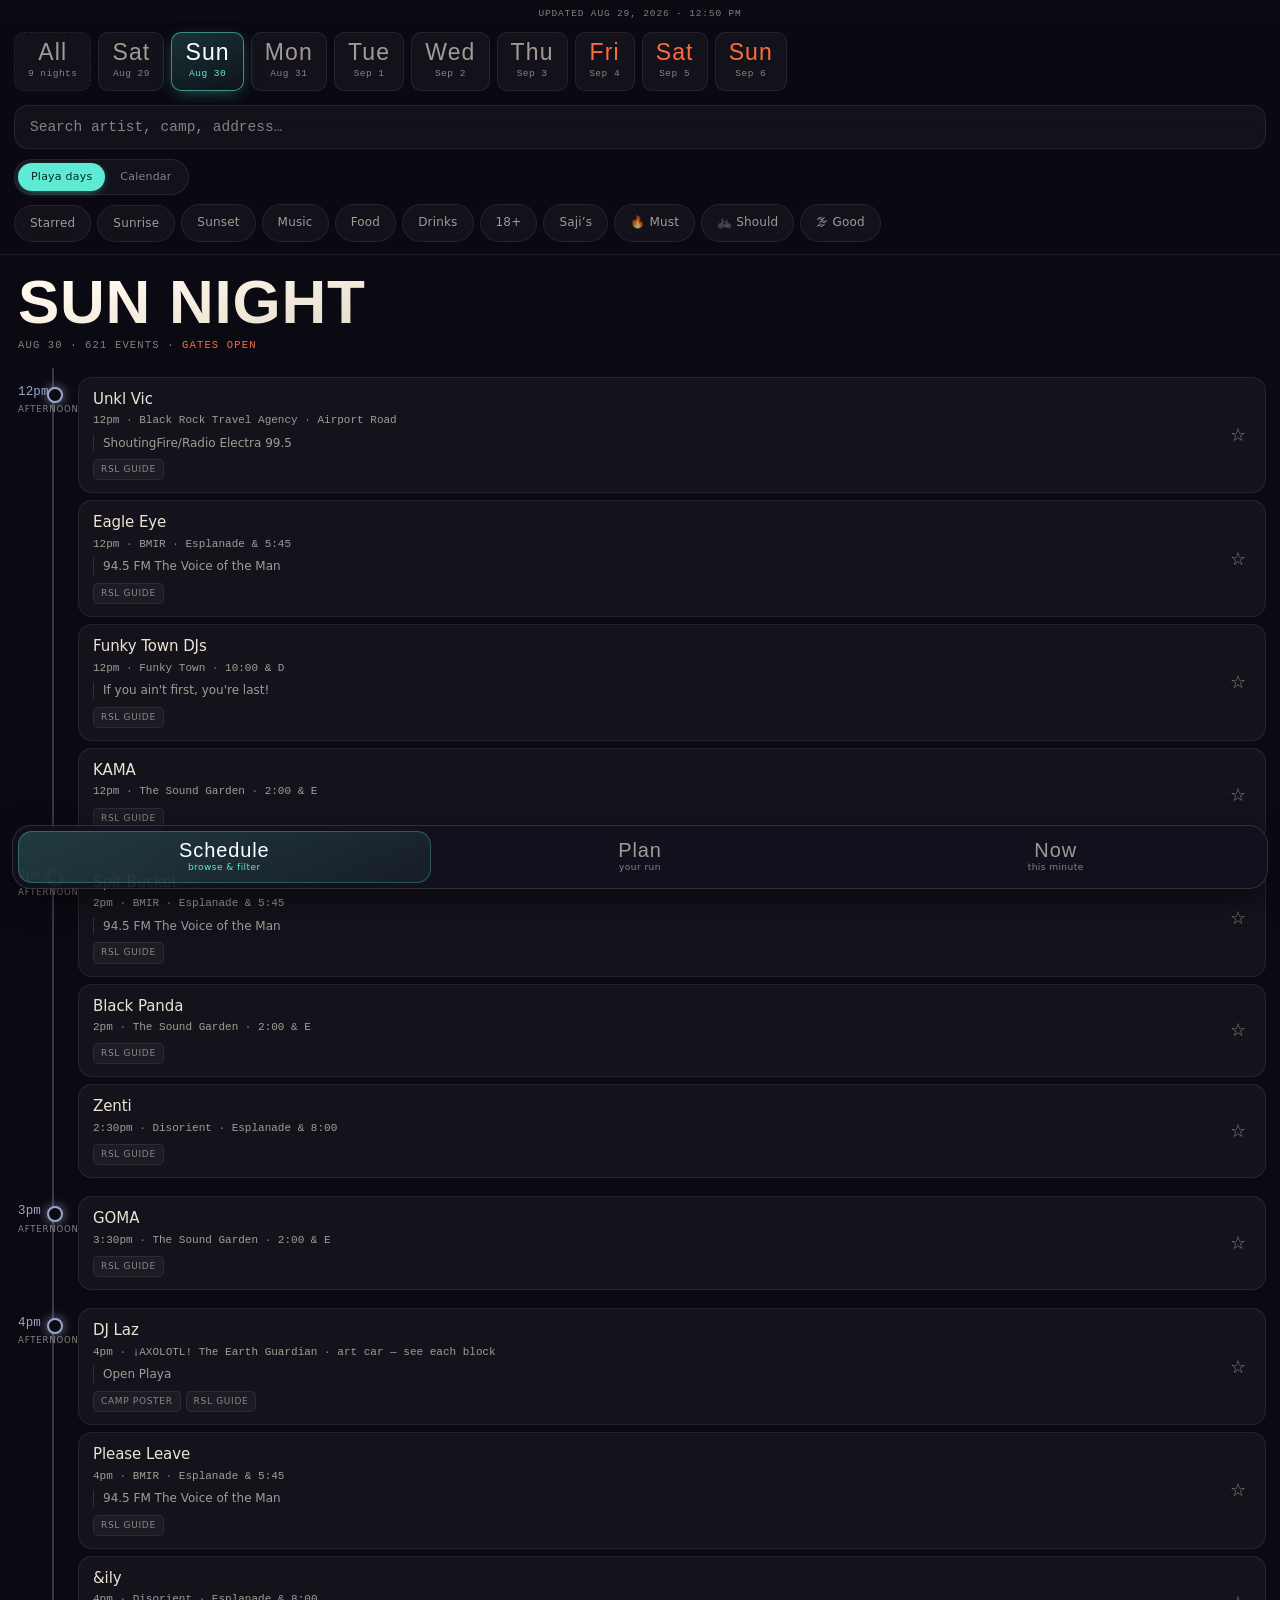
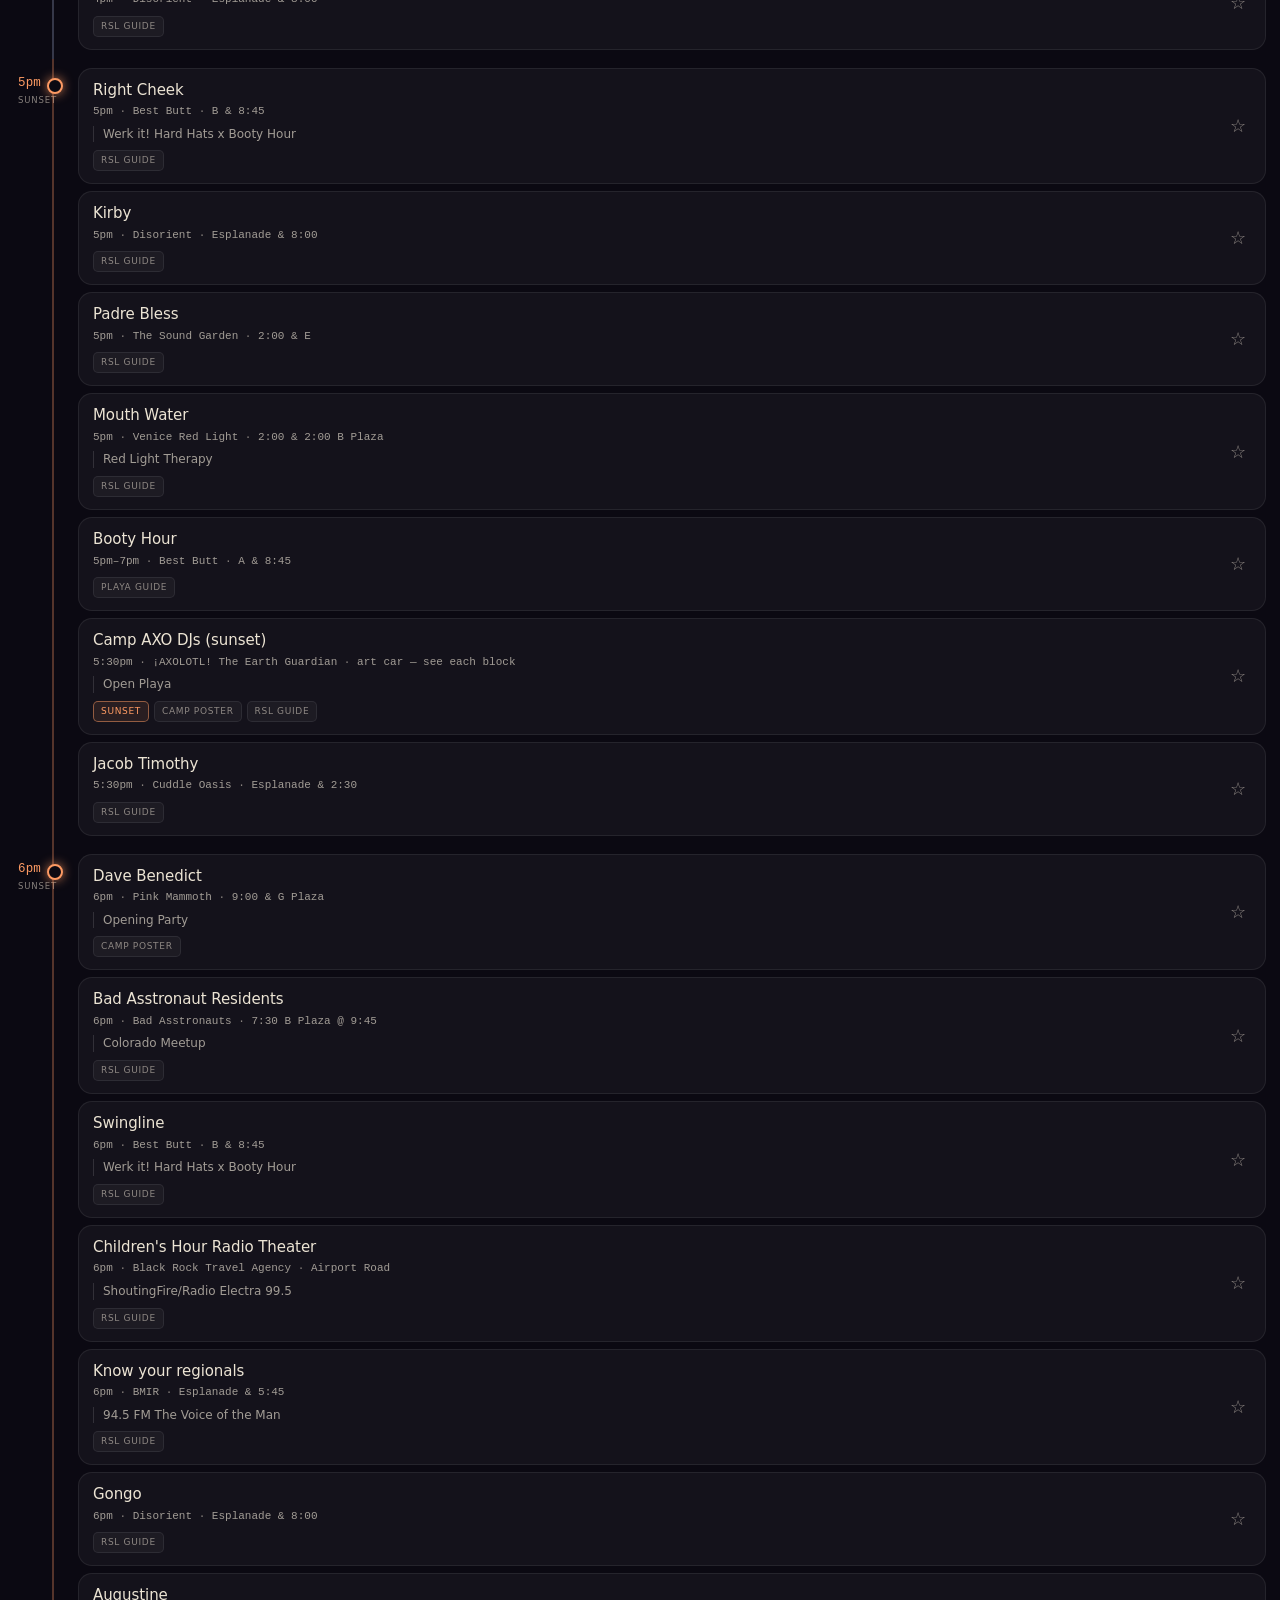
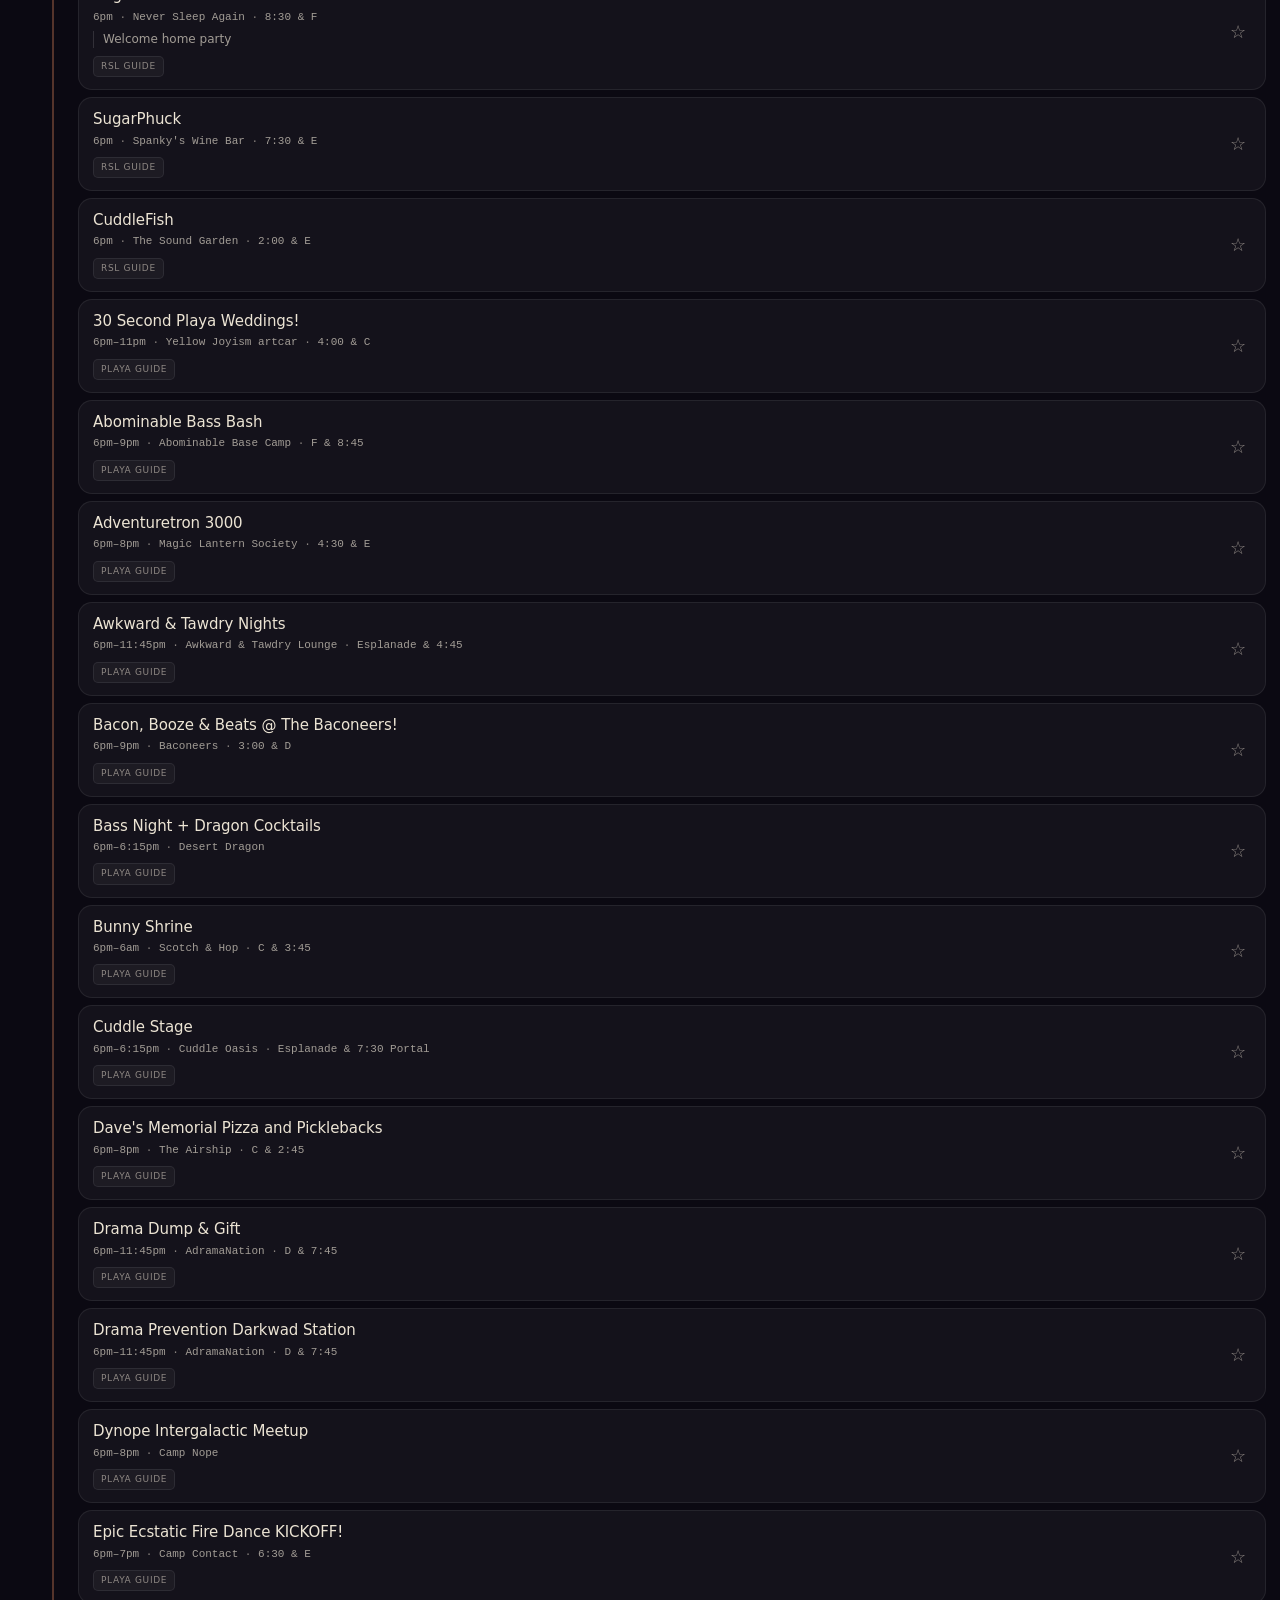
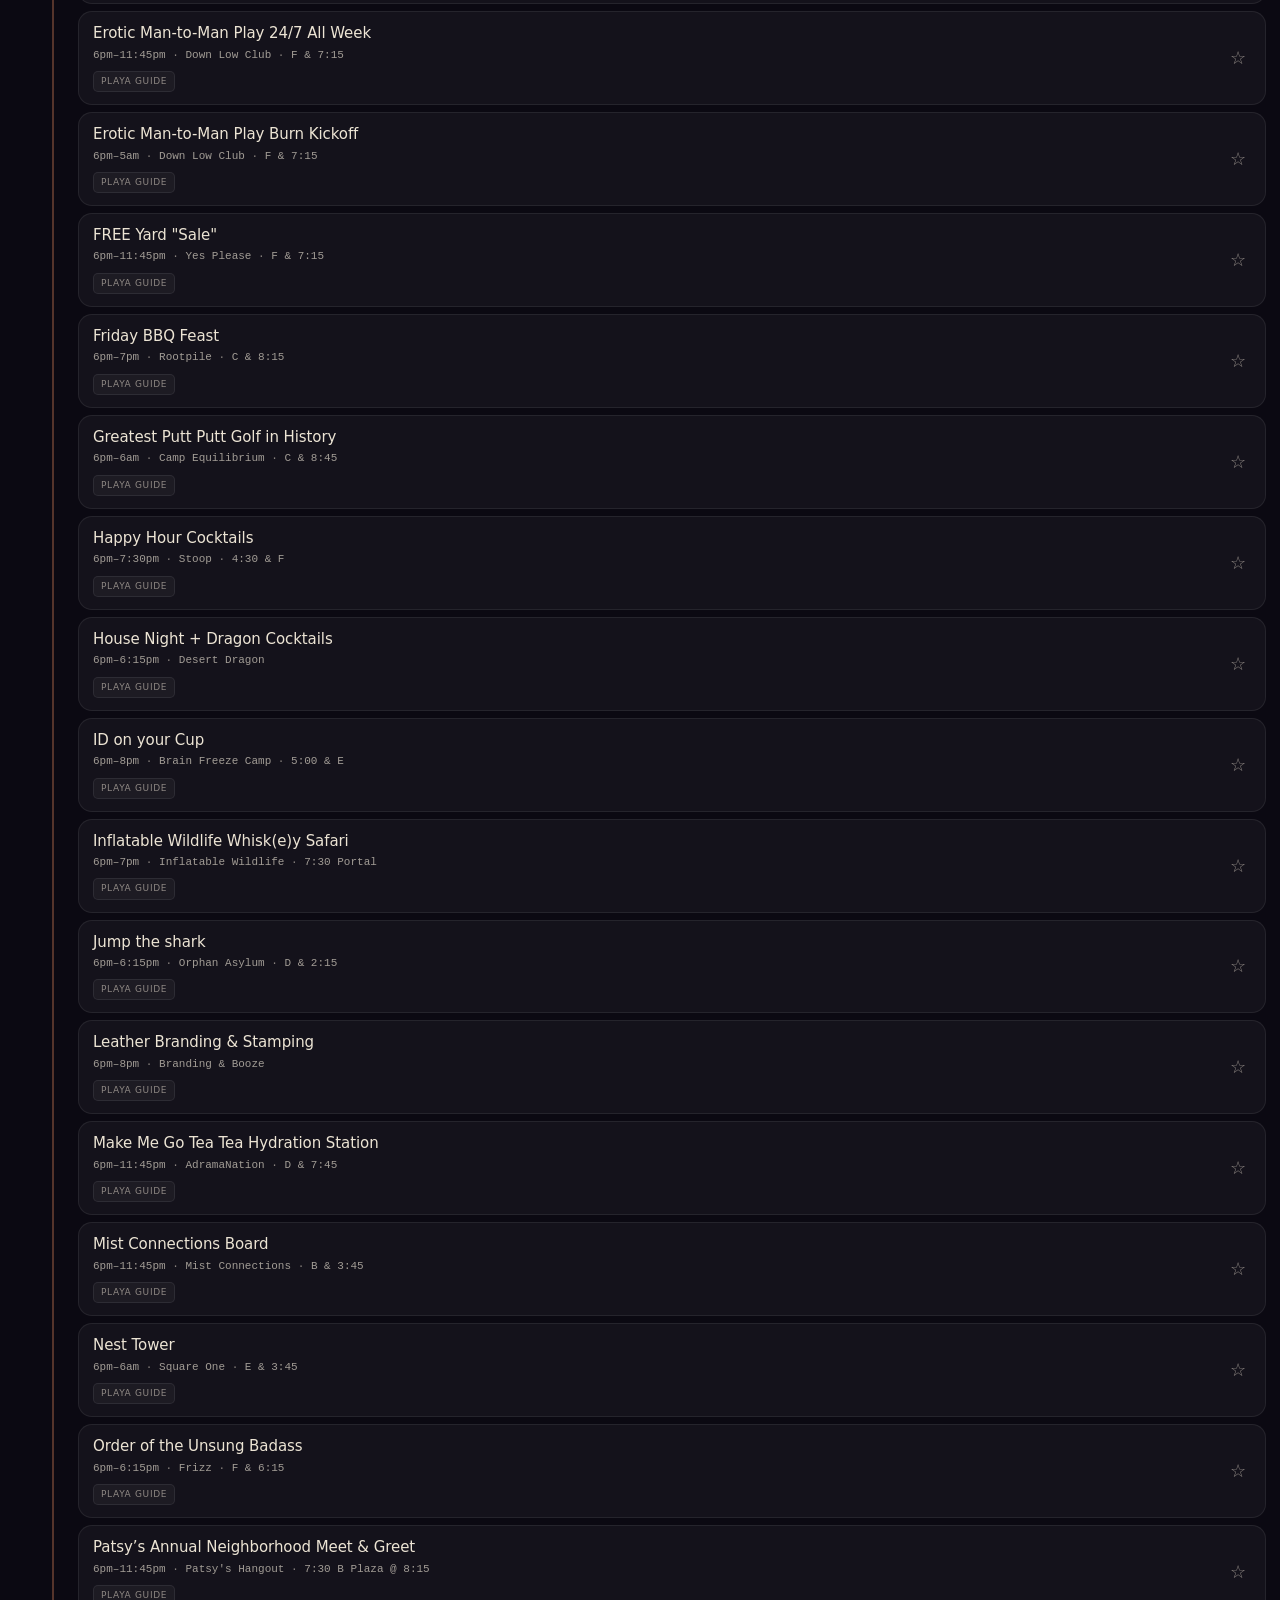
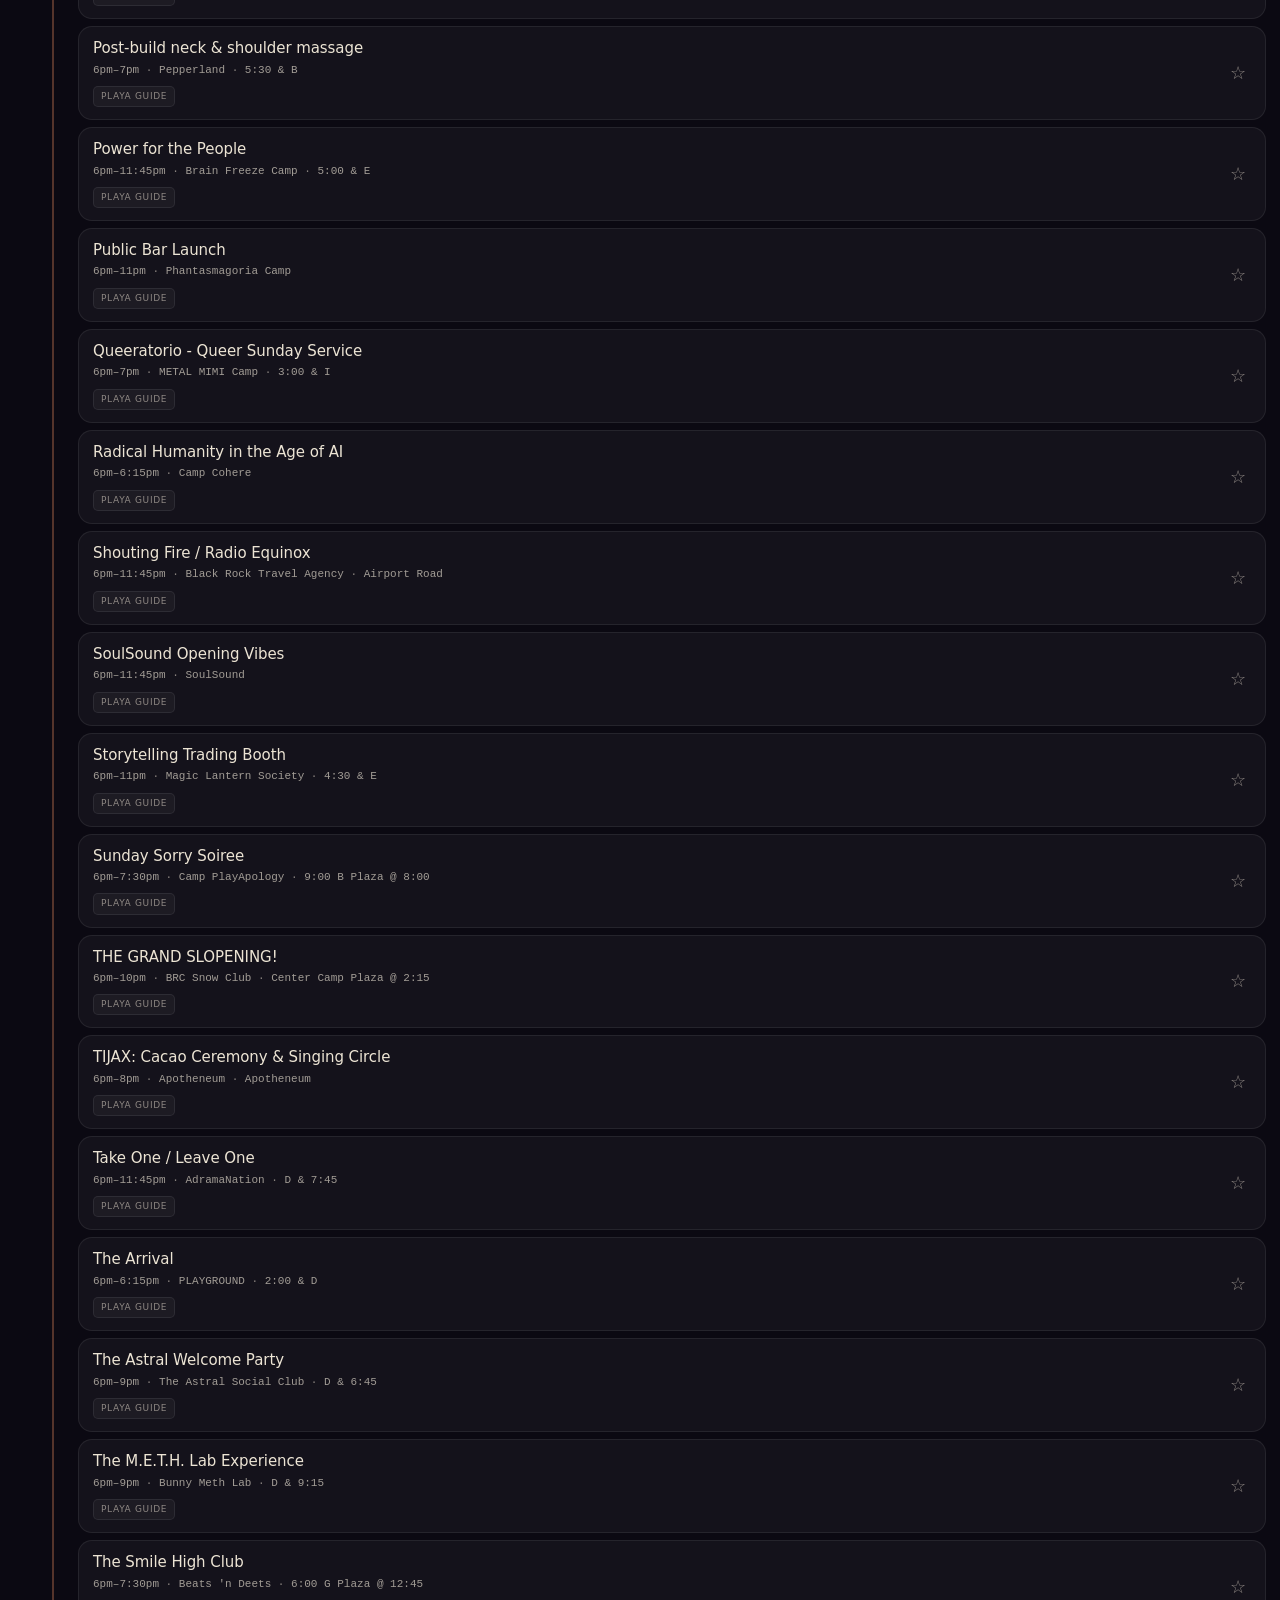
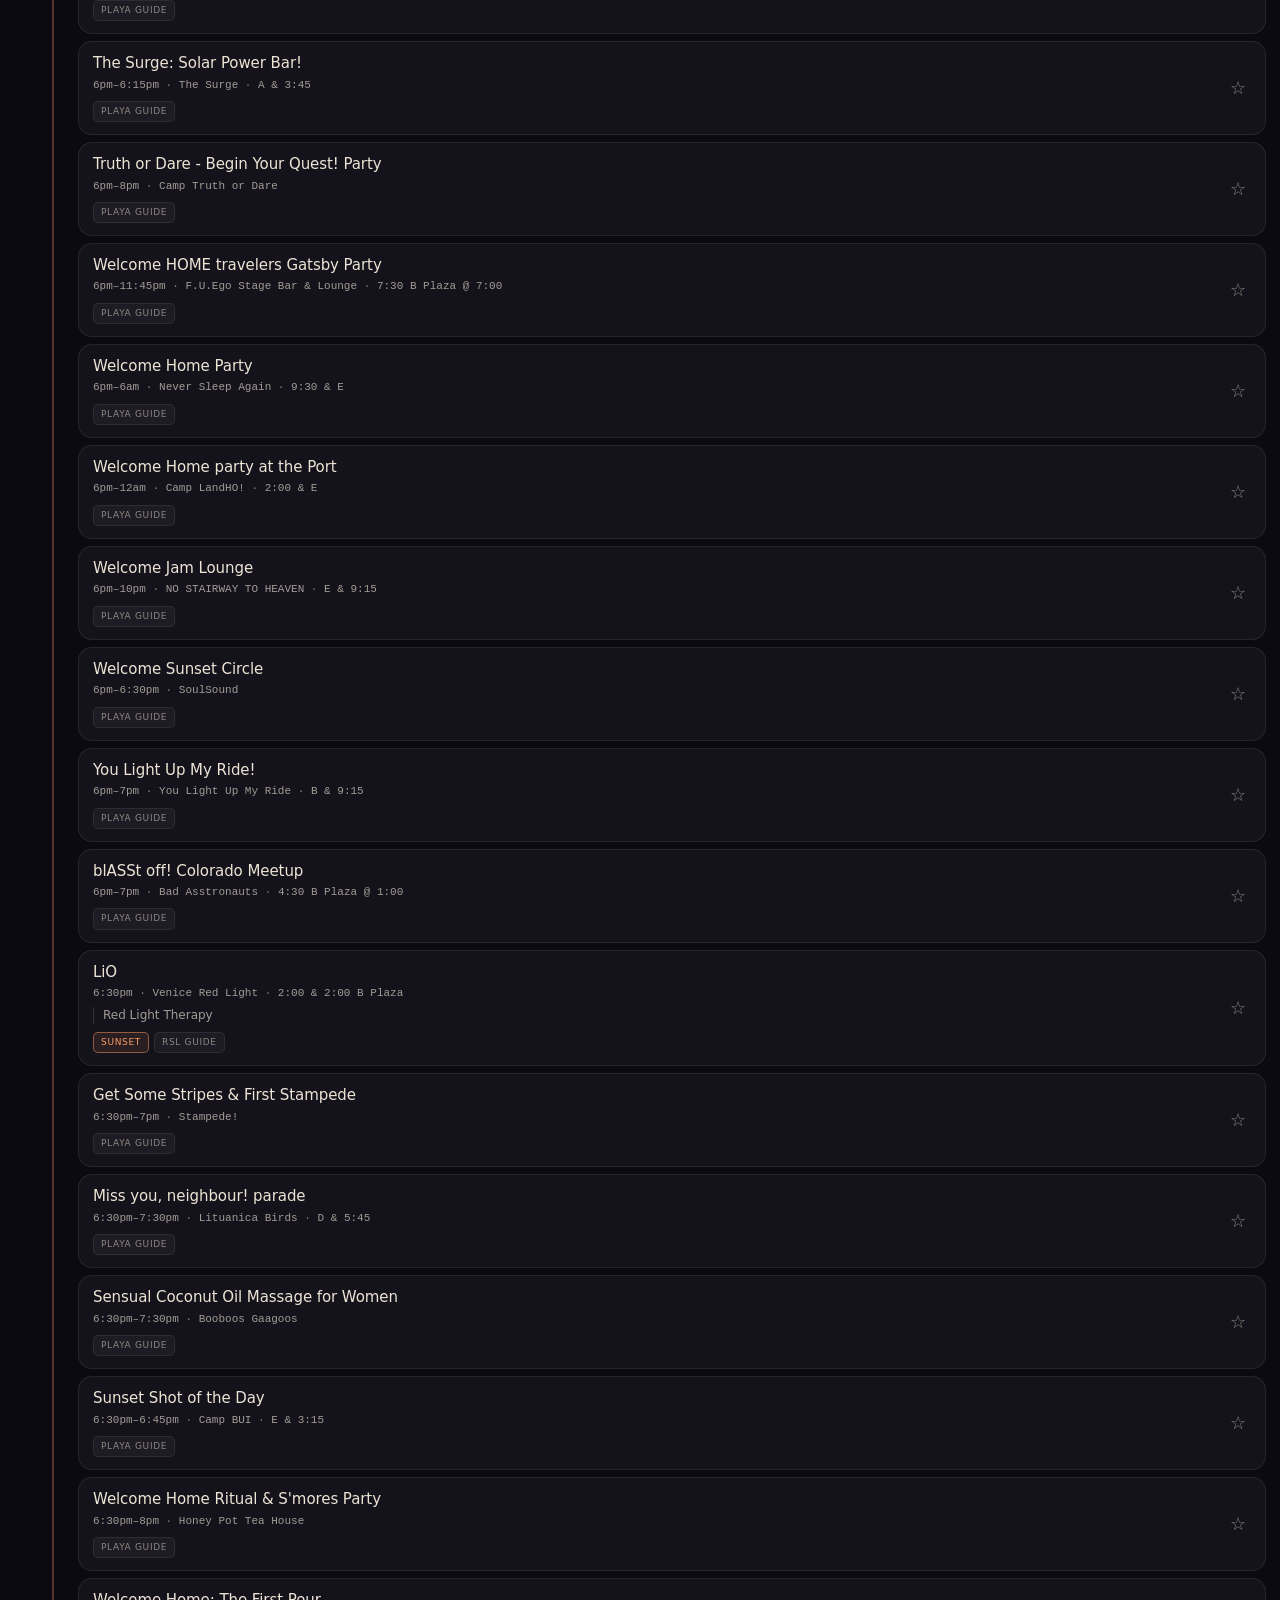
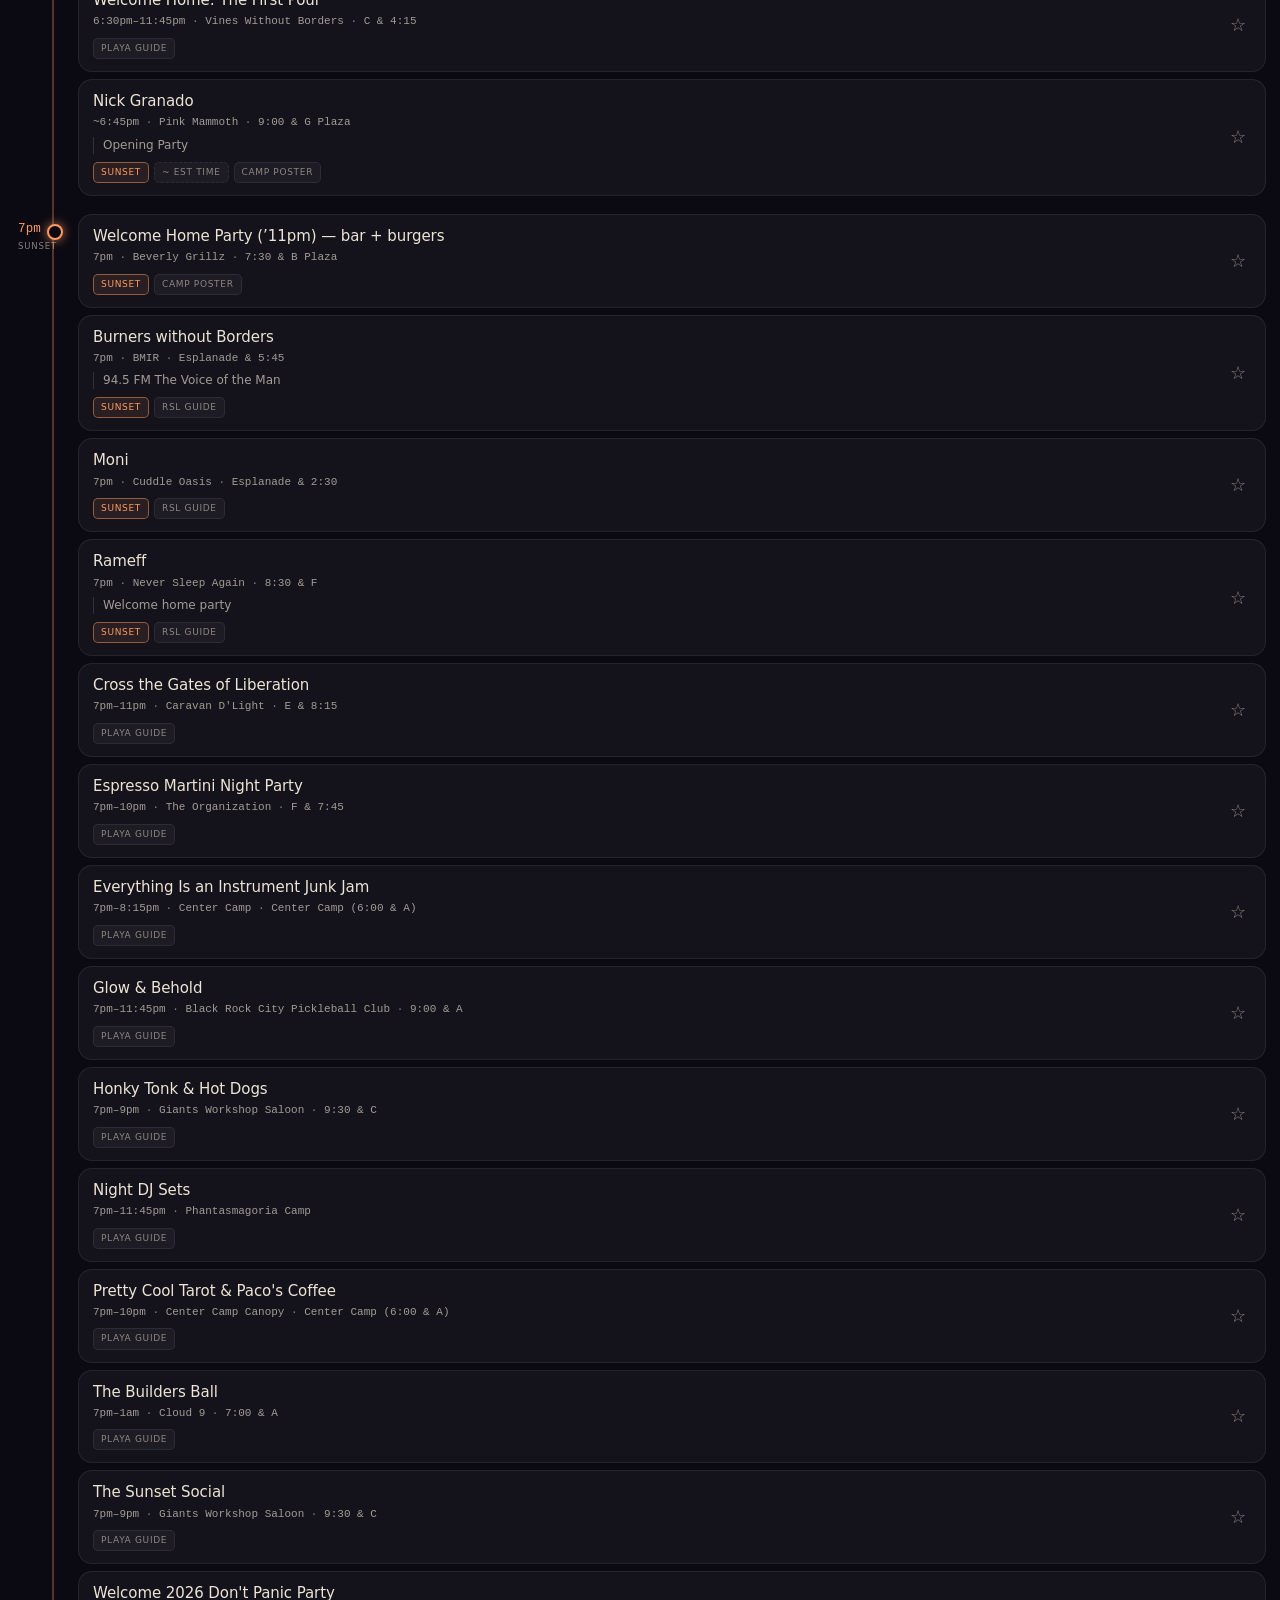
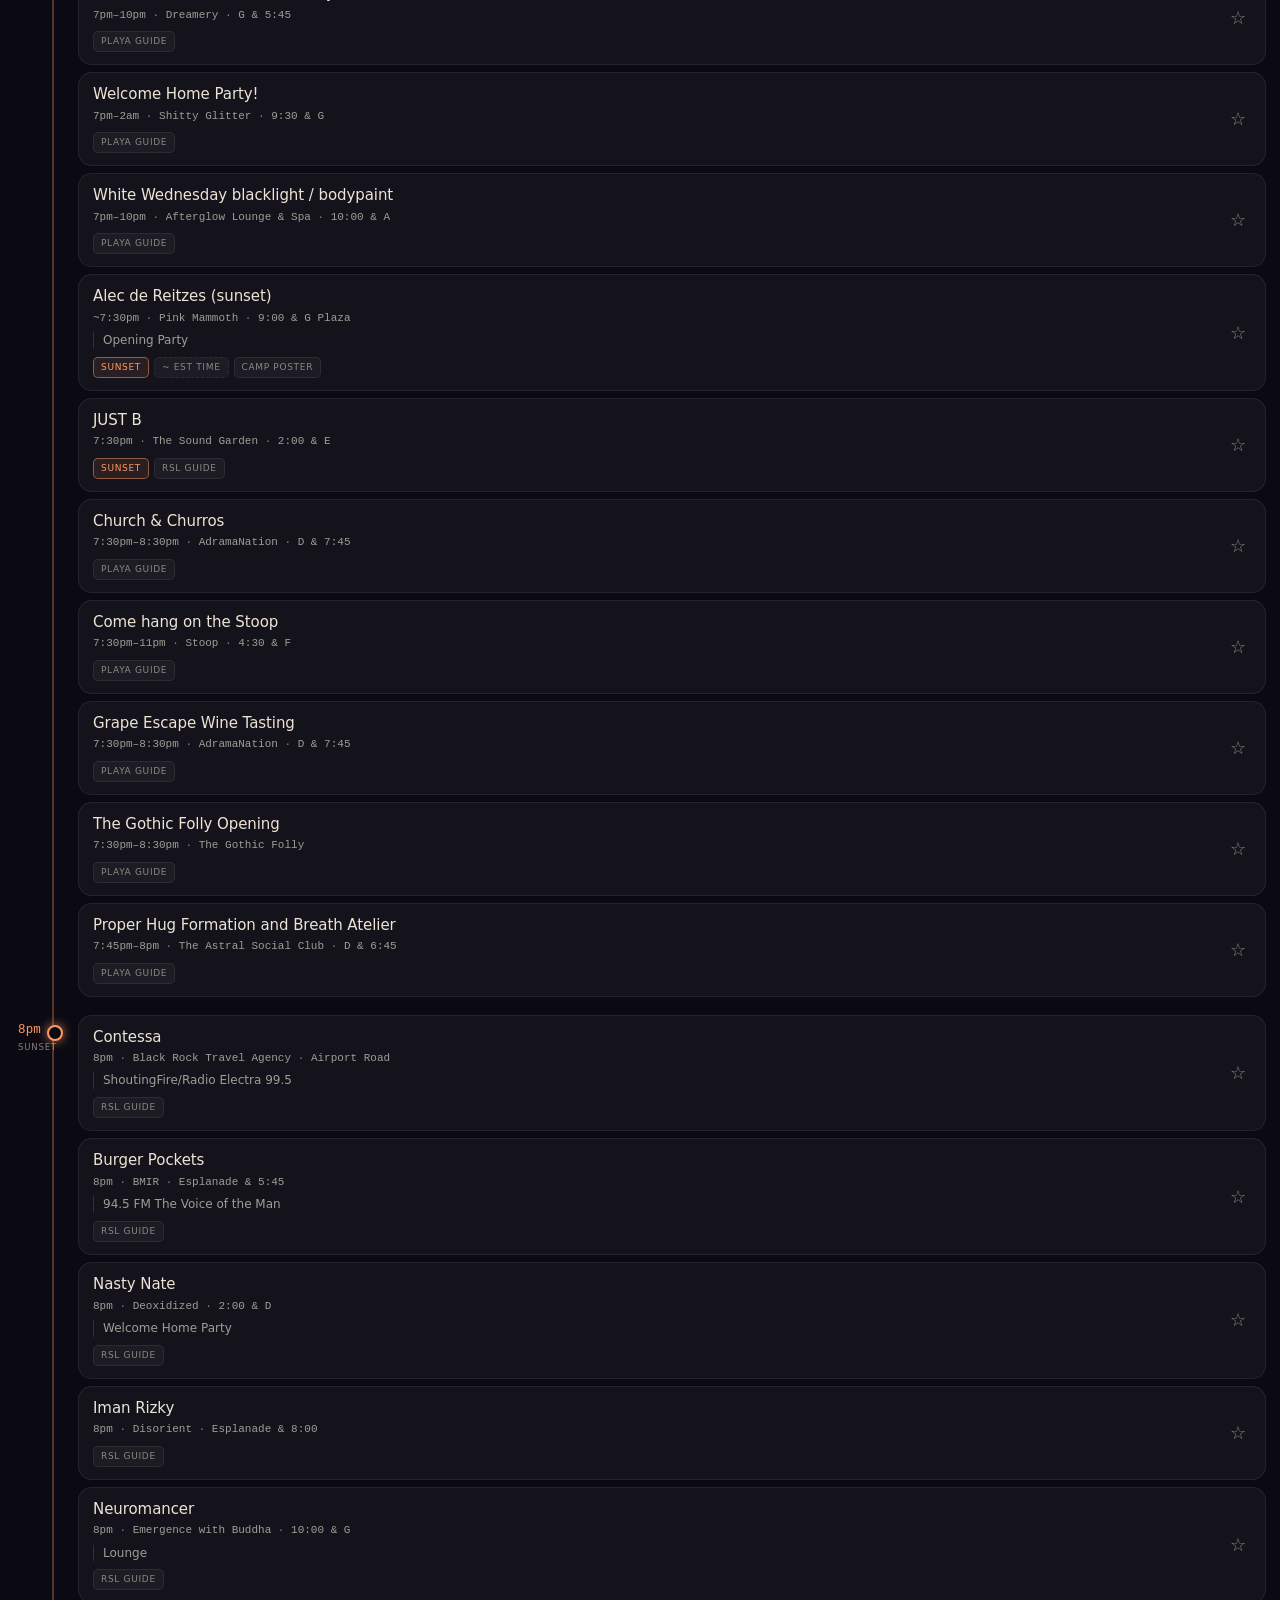
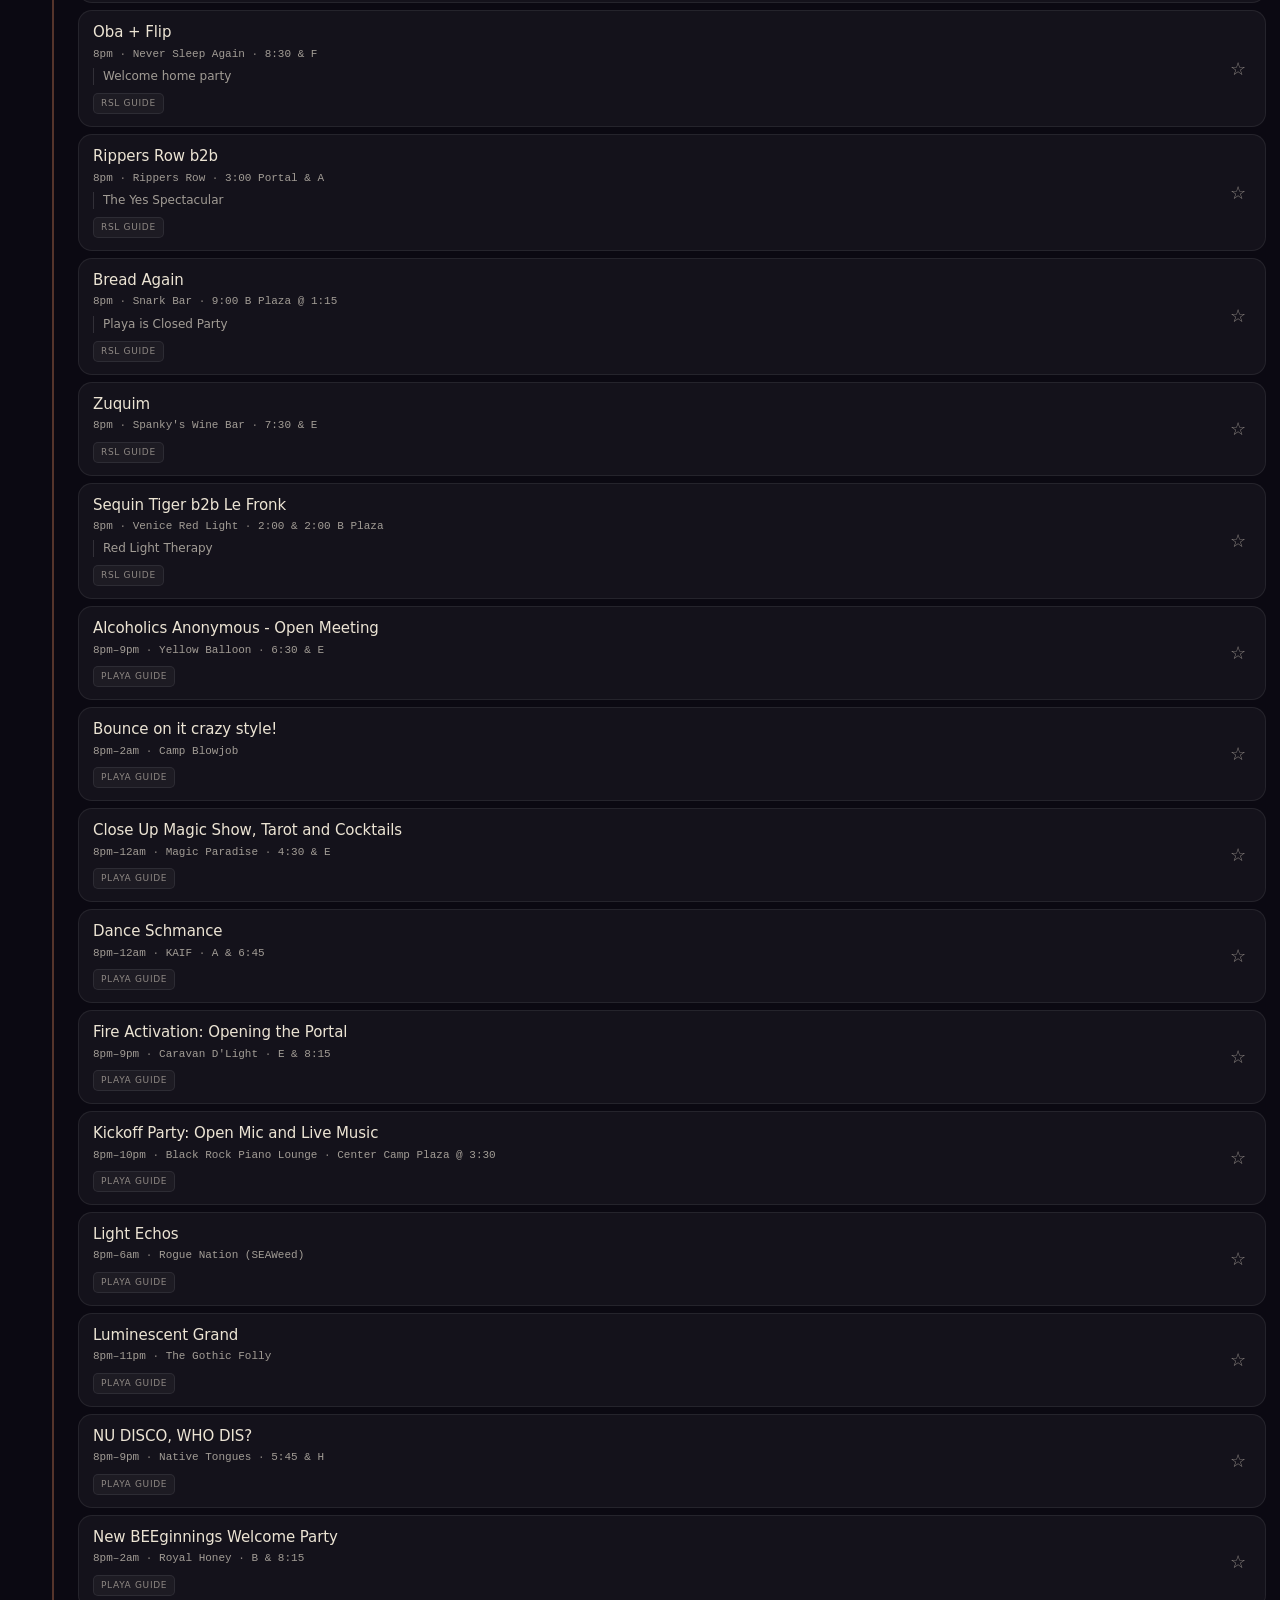
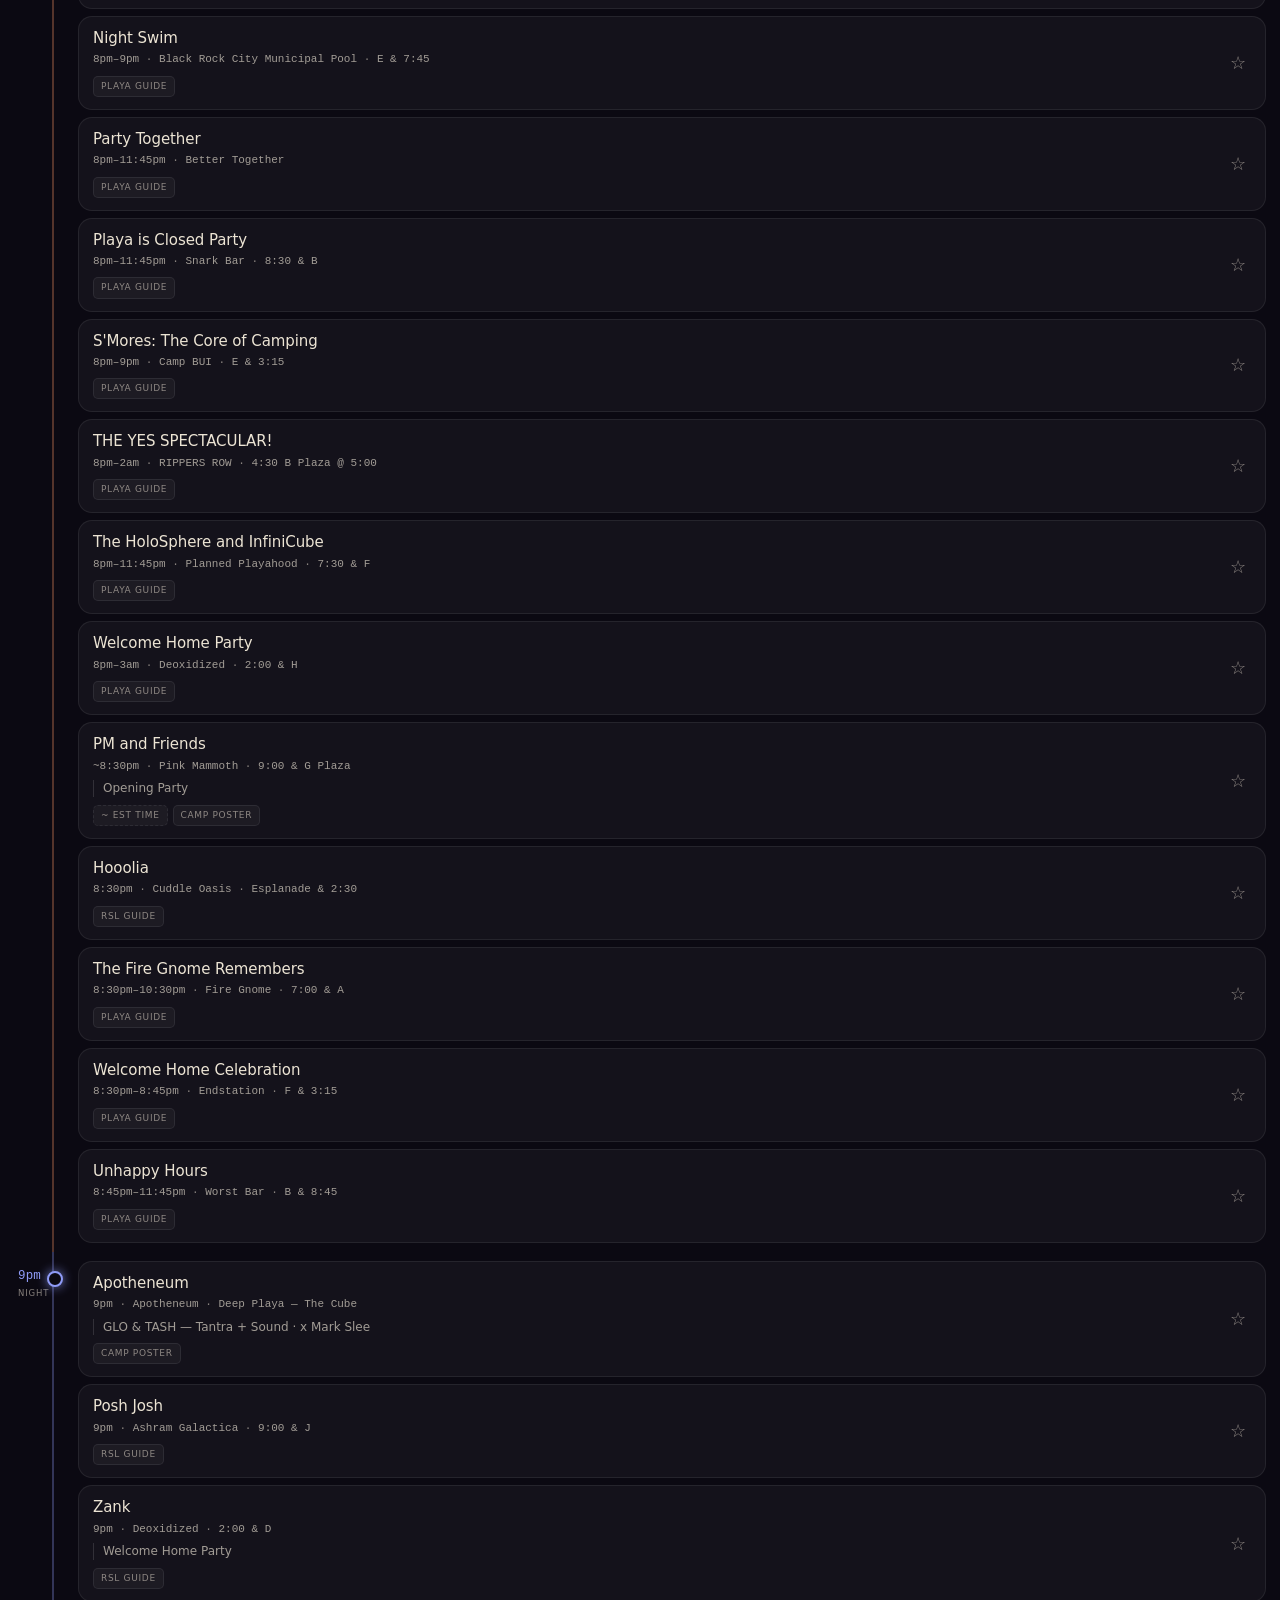
==== commit 3b7fb476: "Sunrise-anchored set estimates with end times; RY X; drop redundant Long Feng picks Co-Authored-By: " ====
--- a/dust-index-offline.html
+++ b/dust-index-offline.html
@@ -748,7 +748,7 @@
 <link rel="apple-touch-icon" href="[data-uri]">
 </head>
 <body>
-<div class="built">Updated Aug 29, 2026 - 12:41 PM</div>
+<div class="built">Updated Aug 29, 2026 - 12:50 PM</div>
 
 <div class="rail" id="rail" role="tablist" aria-label="Nights"></div>
 <div class="tools" id="tools"></div>
@@ -756,7 +756,7 @@
 <nav id="nav" aria-label="Views"></nav>
 
 <script>
-window.BM = {"days":[{"iso":"2026-08-29","dow":"Sat","label":"Aug 29","note":"Pre-event"},{"iso":"2026-08-30","dow":"Sun","label":"Aug 30","note":"Gates open"},{"iso":"2026-08-31","dow":"Mon","label":"Aug 31","note":""},{"iso":"2026-09-01","dow":"Tue","label":"Sep 1","note":""},{"iso":"2026-09-02","dow":"Wed","label":"Sep 2","note":""},{"iso":"2026-09-03","dow":"Thu","label":"Sep 3","note":""},{"iso":"2026-09-04","dow":"Fri","label":"Sep 4","note":"Titanic Burn"},{"iso":"2026-09-05","dow":"Sat","label":"Sep 5","note":"THE MAN BURN"},{"iso":"2026-09-06","dow":"Sun","label":"Sep 6","note":"TEMPLE BURN"},{"iso":"2026-09-07","dow":"Mon","label":"Sep 7","note":"Exodus"}],"cutoff":720,"legend":{"MUST++":"Protect above all else — the anchor events of the week","MUST":"Protect","HIGH":"Strong candidate","ALT":"Worthwhile conflict option","OPT":"Optional"},"roster":["ADMIRAL","AHMED SPINS","ALINE UMBER b2b DAVID TRIANA","ANDSEP","BADAOUI","BHASKAR","BELTRAN","BENDER","BEOBÊ","BETICAL b2b MOOGLIE","BHARATH","CARLITA b2b VINTAGE CULTURE","DARCO","DARK WAVE","DAVID HOHME","DOT MAJOR","D’WITCHES","EARTHTONES","EDUARDO CASTILLO","ELI LIGHT","HICHAM","ISABEAU FORT","JAMIIE","JAMYN PHOENIX","JAN BLOMQVIST","JINGA","JKAM","JO.KE","JOHN SUMMIT b2b RODRIGUEZ JR","KOTOE b3b MADMOTORMIQUEL b3b NACHO ISA","LINUS b2b JACKSON","LOVE BUBBLE","LUCH","MADOTA","MAX STYLER","MICHAEL BIBI b2b FRANKY RIZARDO","MIGUELLE & TONS","MILES JAY","MILUHSKA","MISHELL","MONA PIRZAD","MUSIGHI","NICO BERNARDINI","OMRI.","PHILOU","RAFAEL","RAMPUE","RICHE","ROD BRITO","SANTIAGO BARTOLOMÉ","SEN SANIK","SETH SCHWARZ","TALÓN & LUCIANO","TANSEN","TEBBY GONZALEZ","THEIA","VANJEE","YOLAINE","ZOHAR"],"events":[{"src":"rsl","t":"BAAAHS DJs","c":"BAAAHS","l":"Deep Playa","b":0,"n":"Chaos","i":0,"d":0},{"src":"rsl","t":"Kanizzle","c":"BMIR","l":"Esplanade & 5:45","b":0,"n":"94.5 FM The Voice of the Man","i":1,"d":0},{"src":"rsl","t":"DJ Johnny Klutch","c":"Smile High","l":"Esplanade & 7:15","b":0,"n":"Opening Night Party","i":2,"d":0},{"src":"rsl","t":"DJ Stormy","c":"Smile High","l":"Esplanade & 7:15","b":60,"n":"Opening Night Party","i":3,"d":0},{"src":"rsl","t":"Mr. Jennings","c":"BMIR","l":"Esplanade & 5:45","b":120,"n":"94.5 FM The Voice of the Man","i":4,"d":0},{"src":"rsl","t":"DJ Narkatta","c":"Smile High","l":"Esplanade & 7:15","b":150,"n":"Opening Night Party","i":5,"d":0},{"src":"rsl","t":"Grease Withaspoon","c":"BMIR","l":"Esplanade & 5:45","b":240,"n":"94.5 FM The Voice of the Man","i":6,"d":0},{"src":"rsl","t":"Idlis on the Mic","c":"Black Rock Travel Agency","l":"Airport Road","b":300,"n":"ShoutingFire/Radio Electra 99.5","tg":["sunrise"],"i":7,"d":0},{"src":"rsl","t":"Davidi","c":"Off the Dome","l":"Esplanade & 7:15","b":330,"n":"Opening Night Party","tg":["sunrise"],"i":8,"d":0},{"src":"rsl","t":"Crowsnestster","c":"BMIR","l":"Esplanade & 5:45","b":360,"n":"94.5 FM The Voice of the Man","tg":["sunrise"],"i":9,"d":0},{"src":"rsl","t":"Chowsnestster","c":"Black Rock Travel Agency","l":"Airport Road","b":420,"n":"ShoutingFire/Radio Electra 99.5","tg":["sunrise"],"i":10,"d":0},{"src":"rsl","t":"Ali Luminescent","c":"BMIR","l":"Esplanade & 5:45","b":480,"n":"94.5 FM The Voice of the Man","i":11,"d":0},{"src":"rsl","t":"Unkl Vic","c":"Black Rock Travel Agency","l":"Airport Road","b":540,"n":"ShoutingFire/Radio Electra 99.5","i":12,"d":0},{"src":"rsl","t":"Kosmozoo Downtempo","c":"Black Rock Travel Agency","l":"Airport Road","b":600,"n":"ShoutingFire/Radio Electra 99.5","i":13,"d":0},{"src":"rsl","t":"Jex","c":"BMIR","l":"Esplanade & 5:45","b":600,"n":"94.5 FM The Voice of the Man","i":14,"d":0},{"src":"rsl","t":"Alien Worlds","c":"Black Rock Travel Agency","l":"Airport Road","b":1440,"n":"ShoutingFire/Radio Electra 99.5","i":15,"d":0,"cd":1},{"src":"rsl","t":"Klee","c":"BMIR","l":"Esplanade & 5:45","b":1440,"n":"94.5 FM The Voice of the Man","i":16,"d":0,"cd":1},{"src":"rsl","t":"Major Trouble","c":"Illuminaughty","l":"9:00 G Plaza @ 11:00","b":1440,"i":17,"d":0,"cd":1},{"src":"rsl","t":"Full Service","c":"BMIR","l":"Esplanade & 5:45","b":1560,"n":"94.5 FM The Voice of the Man","i":18,"d":0,"cd":1},{"src":"rsl","t":"Sunrise Sets","c":"Black Rock Travel Agency","l":"Airport Road","b":1680,"n":"ShoutingFire/Radio Electra 99.5","tg":["sunrise"],"i":19,"d":0,"cd":1},{"src":"rsl","t":"Face","c":"BMIR","l":"Esplanade & 5:45","b":1680,"n":"94.5 FM The Voice of the Man","i":20,"d":0,"cd":1},{"src":"rsl","t":"Tango","c":"BMIR","l":"Esplanade & 5:45","b":1800,"n":"94.5 FM The Voice of the Man","tg":["sunrise"],"i":21,"d":0,"cd":1},{"src":"rsl","t":"Christina's artists + Paute tribe","c":"Christina: Queen of the BRC","l":"Temple of the Moon","b":1800,"n":"with Gaian Airship","tg":["sunrise"],"i":22,"d":0,"cd":1},{"src":"rsl","t":"Brendan Burke","c":"BMIR","l":"Esplanade & 5:45","b":1920,"n":"94.5 FM The Voice of the Man","i":23,"d":0,"cd":1},{"src":"rsl","t":"Vesper Belle","c":"Alternative Energy Zone","l":"3:30 & E","b":2040,"n":"KAEZ radio 96.3fm","i":24,"d":0,"cd":1},{"src":"rsl","t":"KAEZ simulcast","c":"Black Rock Travel Agency","l":"Airport Road","b":2040,"n":"ShoutingFire/Radio Electra 99.5","i":25,"d":0,"cd":1},{"src":"rsl","t":"Electric Angel","c":"BMIR","l":"Esplanade & 5:45","b":2040,"n":"94.5 FM The Voice of the Man","i":26,"d":0,"cd":1},{"src":"rsl","t":"Unpocoloco","c":"Waffles & House","l":"8:30 & C","b":2070,"i":27,"d":0,"cd":1},{"src":"rsl","t":"Mad","c":"Lands Beyond","l":"F & 8:45","b":2130,"n":"Michelada Bacchanalia","i":28,"d":0,"cd":1},{"src":"rsl","t":"Unkl Vic","c":"Black Rock Travel Agency","l":"Airport Road","b":2160,"n":"ShoutingFire/Radio Electra 99.5","i":29,"d":1},{"src":"rsl","t":"Eagle Eye","c":"BMIR","l":"Esplanade & 5:45","b":2160,"n":"94.5 FM The Voice of the Man","i":30,"d":1},{"src":"rsl","t":"Funky Town DJs","c":"Funky Town","l":"10:00 & D","b":2160,"n":"If you ain't first, you're last!","i":31,"d":1},{"src":"rsl","t":"KAMA","c":"The Sound Garden","l":"2:00 & E","b":2160,"i":32,"d":1},{"src":"rsl","t":"Spit Bucket","c":"BMIR","l":"Esplanade & 5:45","b":2280,"n":"94.5 FM The Voice of the Man","i":33,"d":1},{"src":"rsl","t":"Black Panda","c":"The Sound Garden","l":"2:00 & E","b":2280,"i":34,"d":1},{"src":"rsl","t":"Zenti","c":"Disorient","l":"Esplanade & 8:00","b":2310,"i":35,"d":1},{"src":"rsl","t":"GOMA","c":"The Sound Garden","l":"2:00 & E","b":2370,"i":36,"d":1},{"src":"lineup","t":"DJ Laz","c":"¡AXOLOTL! The Earth Guardian","l":"art car — see each block","b":2400,"n":"Open Playa","also":["rsl"],"i":37,"d":1},{"src":"rsl","t":"Please Leave","c":"BMIR","l":"Esplanade & 5:45","b":2400,"n":"94.5 FM The Voice of the Man","i":38,"d":1},{"src":"rsl","t":"&ily","c":"Disorient","l":"Esplanade & 8:00","b":2400,"i":39,"d":1},{"src":"rsl","t":"Right Cheek","c":"Best Butt","l":"B & 8:45","b":2460,"n":"Werk it! Hard Hats x Booty Hour","i":40,"d":1},{"src":"rsl","t":"Kirby","c":"Disorient","l":"Esplanade & 8:00","b":2460,"i":41,"d":1},{"src":"rsl","t":"Padre Bless","c":"The Sound Garden","l":"2:00 & E","b":2460,"i":42,"d":1},{"src":"rsl","t":"Mouth Water","c":"Venice Red Light","l":"2:00 & 2:00 B Plaza","b":2460,"n":"Red Light Therapy","i":43,"d":1},{"src":"playa","t":"Booty Hour","c":"Best Butt","l":"A & 8:45","b":2460,"e":2580,"i":44,"d":1},{"src":"lineup","t":"Camp AXO DJs (sunset)","c":"¡AXOLOTL! The Earth Guardian","l":"art car — see each block","b":2490,"n":"Open Playa","tg":["sunset"],"also":["rsl"],"i":45,"d":1},{"src":"rsl","t":"Jacob Timothy","c":"Cuddle Oasis","l":"Esplanade & 2:30","b":2490,"i":46,"d":1},{"src":"lineup","t":"Dave Benedict","c":"Pink Mammoth","l":"9:00 & G Plaza","b":2520,"n":"Opening Party","i":47,"d":1},{"src":"rsl","t":"Bad Asstronaut Residents","c":"Bad Asstronauts","l":"7:30 B Plaza @ 9:45","b":2520,"n":"Colorado Meetup","i":48,"d":1},{"src":"rsl","t":"Swingline","c":"Best Butt","l":"B & 8:45","b":2520,"n":"Werk it! Hard Hats x Booty Hour","i":49,"d":1},{"src":"rsl","t":"Children's Hour Radio Theater","c":"Black Rock Travel Agency","l":"Airport Road","b":2520,"n":"ShoutingFire/Radio Electra 99.5","i":50,"d":1},{"src":"rsl","t":"Know your regionals","c":"BMIR","l":"Esplanade & 5:45","b":2520,"n":"94.5 FM The Voice of the Man","i":51,"d":1},{"src":"rsl","t":"Gongo","c":"Disorient","l":"Esplanade & 8:00","b":2520,"i":52,"d":1},{"src":"rsl","t":"Augustine","c":"Never Sleep Again","l":"8:30 & F","b":2520,"n":"Welcome home party","i":53,"d":1},{"src":"rsl","t":"SugarPhuck","c":"Spanky's Wine Bar","l":"7:30 & E","b":2520,"i":54,"d":1},{"src":"rsl","t":"CuddleFish","c":"The Sound Garden","l":"2:00 & E","b":2520,"i":55,"d":1},{"src":"playa","t":"30 Second Playa Weddings!","c":"Yellow Joyism artcar","l":"4:00 & C","b":2520,"e":2820,"i":56,"d":1},{"src":"playa","t":"Abominable Bass Bash","c":"Abominable Base Camp","l":"F & 8:45","b":2520,"e":2700,"i":57,"d":1},{"src":"playa","t":"Adventuretron 3000","c":"Magic Lantern Society","l":"4:30 & E","b":2520,"e":2640,"i":58,"d":1},{"src":"playa","t":"Awkward & Tawdry Nights","c":"Awkward & Tawdry Lounge","l":"Esplanade & 4:45","b":2520,"e":2865,"i":59,"d":1},{"src":"playa","t":"Bacon, Booze & Beats @ The Baconeers!","c":"Baconeers","l":"3:00 & D","b":2520,"e":2700,"tg":["food","drink"],"i":60,"d":1},{"src":"playa","t":"Bass Night + Dragon Cocktails","c":"Desert Dragon","b":2520,"e":2535,"tg":["drink"],"i":61,"d":1},{"src":"playa","t":"Bunny Shrine","c":"Scotch & Hop","l":"C & 3:45","b":2520,"e":3240,"i":62,"d":1},{"src":"playa","t":"Cuddle Stage","c":"Cuddle Oasis","l":"Esplanade & 7:30 Portal","b":2520,"e":2535,"i":63,"d":1},{"src":"playa","t":"Dave's Memorial Pizza and Picklebacks","c":"The Airship","l":"C & 2:45","b":2520,"e":2640,"tg":["food"],"i":64,"d":1},{"src":"playa","t":"Drama Dump & Gift","c":"AdramaNation","l":"D & 7:45","b":2520,"e":2865,"i":65,"d":1},{"src":"playa","t":"Drama Prevention Darkwad Station","c":"AdramaNation","l":"D & 7:45","b":2520,"e":2865,"i":66,"d":1},{"src":"playa","t":"Dynope Intergalactic Meetup","c":"Camp Nope","b":2520,"e":2640,"i":67,"d":1},{"src":"playa","t":"Epic Ecstatic Fire Dance KICKOFF!","c":"Camp Contact","l":"6:30 & E","b":2520,"e":2580,"i":68,"d":1},{"src":"playa","t":"Erotic Man-to-Man Play 24/7 All Week","c":"Down Low Club","l":"F & 7:15","b":2520,"e":2865,"tg":["adult"],"i":69,"d":1},{"src":"playa","t":"Erotic Man-to-Man Play Burn Kickoff","c":"Down Low Club","l":"F & 7:15","b":2520,"e":3180,"tg":["adult"],"i":70,"d":1},{"src":"playa","t":"FREE Yard \"Sale\"","c":"Yes Please","l":"F & 7:15","b":2520,"e":2865,"i":71,"d":1},{"src":"playa","t":"Friday BBQ Feast","c":"Rootpile","l":"C & 8:15","b":2520,"e":2580,"tg":["food"],"i":72,"d":1},{"src":"playa","t":"Greatest Putt Putt Golf in History","c":"Camp Equilibrium","l":"C & 8:45","b":2520,"e":3240,"i":73,"d":1},{"src":"playa","t":"Happy Hour Cocktails","c":"Stoop","l":"4:30 & F","b":2520,"e":2610,"tg":["drink"],"i":74,"d":1},{"src":"playa","t":"House Night + Dragon Cocktails","c":"Desert Dragon","b":2520,"e":2535,"tg":["drink"],"i":75,"d":1},{"src":"playa","t":"ID on your Cup","c":"Brain Freeze Camp","l":"5:00 & E","b":2520,"e":2640,"i":76,"d":1},{"src":"playa","t":"Inflatable Wildlife Whisk(e)y Safari","c":"Inflatable Wildlife","l":"7:30 Portal","b":2520,"e":2580,"i":77,"d":1},{"src":"playa","t":"Jump the shark","c":"Orphan Asylum","l":"D & 2:15","b":2520,"e":2535,"i":78,"d":1},{"src":"playa","t":"Leather Branding & Stamping","c":"Branding & Booze","b":2520,"e":2640,"i":79,"d":1},{"src":"playa","t":"Make Me Go Tea Tea Hydration Station","c":"AdramaNation","l":"D & 7:45","b":2520,"e":2865,"tg":["drink"],"i":80,"d":1},{"src":"playa","t":"Mist Connections Board","c":"Mist Connections","l":"B & 3:45","b":2520,"e":2865,"i":81,"d":1},{"src":"playa","t":"Nest Tower","c":"Square One","l":"E & 3:45","b":2520,"e":3240,"i":82,"d":1},{"src":"playa","t":"Order of the Unsung Badass","c":"Frizz","l":"F & 6:15","b":2520,"e":2535,"i":83,"d":1},{"src":"playa","t":"Patsy’s Annual Neighborhood Meet & Greet","c":"Patsy's Hangout","l":"7:30 B Plaza @ 8:15","b":2520,"e":2865,"i":84,"d":1},{"src":"playa","t":"Post-build neck & shoulder massage","c":"Pepperland","l":"5:30 & B","b":2520,"e":2580,"i":85,"d":1},{"src":"playa","t":"Power for the People","c":"Brain Freeze Camp","l":"5:00 & E","b":2520,"e":2865,"i":86,"d":1},{"src":"playa","t":"Public Bar Launch","c":"Phantasmagoria Camp","b":2520,"e":2820,"tg":["drink"],"i":87,"d":1},{"src":"playa","t":"Queeratorio - Queer Sunday Service","c":"METAL MIMI Camp","l":"3:00 & I","b":2520,"e":2580,"i":88,"d":1},{"src":"playa","t":"Radical Humanity in the Age of AI","c":"Camp Cohere","b":2520,"e":2535,"i":89,"d":1},{"src":"playa","t":"Shouting Fire / Radio Equinox","c":"Black Rock Travel Agency","l":"Airport Road","b":2520,"e":2865,"i":90,"d":1},{"src":"playa","t":"SoulSound Opening Vibes","c":"SoulSound","b":2520,"e":2865,"i":91,"d":1},{"src":"playa","t":"Storytelling Trading Booth","c":"Magic Lantern Society","l":"4:30 & E","b":2520,"e":2820,"i":92,"d":1},{"src":"playa","t":"Sunday Sorry Soiree","c":"Camp PlayApology","l":"9:00 B Plaza @ 8:00","b":2520,"e":2610,"i":93,"d":1},{"src":"playa","t":"THE GRAND SLOPENING!","c":"BRC Snow Club","l":"Center Camp Plaza @ 2:15","b":2520,"e":2760,"i":94,"d":1},{"src":"playa","t":"TIJAX: Cacao Ceremony & Singing Circle","c":"Apotheneum","l":"Apotheneum","b":2520,"e":2640,"tg":["drink"],"i":95,"d":1},{"src":"playa","t":"Take One / Leave One","c":"AdramaNation","l":"D & 7:45","b":2520,"e":2865,"i":96,"d":1},{"src":"playa","t":"The Arrival","c":"PLAYGROUND","l":"2:00 & D","b":2520,"e":2535,"i":97,"d":1},{"src":"playa","t":"The Astral Welcome Party","c":"The Astral Social Club","l":"D & 6:45","b":2520,"e":2700,"i":98,"d":1},{"src":"playa","t":"The M.E.T.H. Lab Experience","c":"Bunny Meth Lab","l":"D & 9:15","b":2520,"e":2700,"i":99,"d":1},{"src":"playa","t":"The Smile High Club","c":"Beats 'n Deets","l":"6:00 G Plaza @ 12:45","b":2520,"e":2610,"i":100,"d":1},{"src":"playa","t":"The Surge: Solar Power Bar!","c":"The Surge","l":"A & 3:45","b":2520,"e":2535,"tg":["drink"],"i":101,"d":1},{"src":"playa","t":"Truth or Dare - Begin Your Quest! Party","c":"Camp Truth or Dare","b":2520,"e":2640,"i":102,"d":1},{"src":"playa","t":"Welcome HOME travelers Gatsby Party","c":"F.U.Ego Stage Bar & Lounge","l":"7:30 B Plaza @ 7:00","b":2520,"e":2865,"i":103,"d":1},{"src":"playa","t":"Welcome Home Party","c":"Never Sleep Again","l":"9:30 & E","b":2520,"e":3240,"i":104,"d":1},{"src":"playa","t":"Welcome Home party at the Port","c":"Camp LandHO!","l":"2:00 & E","b":2520,"e":2880,"i":105,"d":1},{"src":"playa","t":"Welcome Jam Lounge","c":"NO STAIRWAY TO HEAVEN","l":"E & 9:15","b":2520,"e":2760,"i":106,"d":1},{"src":"playa","t":"Welcome Sunset Circle","c":"SoulSound","b":2520,"e":2550,"i":107,"d":1},{"src":"playa","t":"You Light Up My Ride!","c":"You Light Up My Ride","l":"B & 9:15","b":2520,"e":2580,"i":108,"d":1},{"src":"playa","t":"blASSt off! Colorado Meetup","c":"Bad Asstronauts","l":"4:30 B Plaza @ 1:00","b":2520,"e":2580,"i":109,"d":1},{"src":"rsl","t":"LiO","c":"Venice Red Light","l":"2:00 & 2:00 B Plaza","b":2550,"n":"Red Light Therapy","tg":["sunset"],"i":110,"d":1},{"src":"playa","t":"Get Some Stripes & First Stampede","c":"Stampede!","b":2550,"e":2580,"i":111,"d":1},{"src":"playa","t":"Miss you, neighbour! parade","c":"Lituanica Birds","l":"D & 5:45","b":2550,"e":2610,"i":112,"d":1},{"src":"playa","t":"Sensual Coconut Oil Massage for Women","c":"Booboos Gaagoos","b":2550,"e":2610,"tg":["adult"],"i":113,"d":1},{"src":"playa","t":"Sunset Shot of the Day","c":"Camp BUI","l":"E & 3:15","b":2550,"e":2565,"tg":["drink"],"i":114,"d":1},{"src":"playa","t":"Welcome Home Ritual & S'mores Party","c":"Honey Pot Tea House","b":2550,"e":2640,"tg":["food","drink"],"i":115,"d":1},{"src":"playa","t":"Welcome Home: The First Pour","c":"Vines Without Borders","l":"C & 4:15","b":2550,"e":2865,"tg":["drink"],"i":116,"d":1},{"src":"lineup","t":"Nick Granado","c":"Pink Mammoth","l":"9:00 & G Plaza","b":2565,"n":"Opening Party","tg":["est","sunset"],"i":117,"d":1},{"src":"lineup","t":"Welcome Home Party (’11pm) — bar + burgers","c":"Beverly Grillz","l":"7:30 & B Plaza","b":2580,"tg":["sunset","food","drink"],"i":118,"d":1},{"src":"rsl","t":"Burners without Borders","c":"BMIR","l":"Esplanade & 5:45","b":2580,"n":"94.5 FM The Voice of the Man","tg":["sunset"],"i":119,"d":1},{"src":"rsl","t":"Moni","c":"Cuddle Oasis","l":"Esplanade & 2:30","b":2580,"tg":["sunset"],"i":120,"d":1},{"src":"rsl","t":"Rameff","c":"Never Sleep Again","l":"8:30 & F","b":2580,"n":"Welcome home party","tg":["sunset"],"i":121,"d":1},{"src":"playa","t":"Cross the Gates of Liberation","c":"Caravan D'Light","l":"E & 8:15","b":2580,"e":2820,"i":122,"d":1},{"src":"playa","t":"Espresso Martini Night Party","c":"The Organization","l":"F & 7:45","b":2580,"e":2760,"tg":["drink"],"i":123,"d":1},{"src":"playa","t":"Everything Is an Instrument Junk Jam","c":"Center Camp","l":"Center Camp (6:00 & A)","b":2580,"e":2655,"i":124,"d":1},{"src":"playa","t":"Glow & Behold","c":"Black Rock City Pickleball Club","l":"9:00 & A","b":2580,"e":2865,"i":125,"d":1},{"src":"playa","t":"Honky Tonk & Hot Dogs","c":"Giants Workshop Saloon","l":"9:30 & C","b":2580,"e":2700,"i":126,"d":1},{"src":"playa","t":"Night DJ Sets","c":"Phantasmagoria Camp","b":2580,"e":2865,"i":127,"d":1},{"src":"playa","t":"Pretty Cool Tarot & Paco's Coffee","c":"Center Camp Canopy","l":"Center Camp (6:00 & A)","b":2580,"e":2760,"tg":["drink"],"i":128,"d":1},{"src":"playa","t":"The Builders Ball","c":"Cloud 9","l":"7:00 & A","b":2580,"e":2940,"i":129,"d":1},{"src":"playa","t":"The Sunset Social","c":"Giants Workshop Saloon","l":"9:30 & C","b":2580,"e":2700,"i":130,"d":1},{"src":"playa","t":"Welcome 2026 Don't Panic Party","c":"Dreamery","l":"G & 5:45","b":2580,"e":2760,"i":131,"d":1},{"src":"playa","t":"Welcome Home Party!","c":"Shitty Glitter","l":"9:30 & G","b":2580,"e":3000,"i":132,"d":1},{"src":"playa","t":"White Wednesday blacklight / bodypaint","c":"Afterglow Lounge & Spa","l":"10:00 & A","b":2580,"e":2760,"i":133,"d":1},{"src":"lineup","t":"Alec de Reitzes (sunset)","c":"Pink Mammoth","l":"9:00 & G Plaza","b":2610,"n":"Opening Party","tg":["est","sunset"],"i":134,"d":1},{"src":"rsl","t":"JUST B","c":"The Sound Garden","l":"2:00 & E","b":2610,"tg":["sunset"],"i":135,"d":1},{"src":"playa","t":"Church & Churros","c":"AdramaNation","l":"D & 7:45","b":2610,"e":2670,"tg":["food"],"i":136,"d":1},{"src":"playa","t":"Come hang on the Stoop","c":"Stoop","l":"4:30 & F","b":2610,"e":2820,"i":137,"d":1},{"src":"playa","t":"Grape Escape Wine Tasting","c":"AdramaNation","l":"D & 7:45","b":2610,"e":2670,"tg":["drink"],"i":138,"d":1},{"src":"playa","t":"The Gothic Folly Opening","c":"The Gothic Folly","b":2610,"e":2670,"i":139,"d":1},{"src":"playa","t":"Proper Hug Formation and Breath Atelier","c":"The Astral Social Club","l":"D & 6:45","b":2625,"e":2640,"i":140,"d":1},{"src":"rsl","t":"Contessa","c":"Black Rock Travel Agency","l":"Airport Road","b":2640,"n":"ShoutingFire/Radio Electra 99.5","i":141,"d":1},{"src":"rsl","t":"Burger Pockets","c":"BMIR","l":"Esplanade & 5:45","b":2640,"n":"94.5 FM The Voice of the Man","tg":["food"],"i":142,"d":1},{"src":"rsl","t":"Nasty Nate","c":"Deoxidized","l":"2:00 & D","b":2640,"n":"Welcome Home Party","i":143,"d":1},{"src":"rsl","t":"Iman Rizky","c":"Disorient","l":"Esplanade & 8:00","b":2640,"i":144,"d":1},{"src":"rsl","t":"Neuromancer","c":"Emergence with Buddha","l":"10:00 & G","b":2640,"n":"Lounge","i":145,"d":1},{"src":"rsl","t":"Oba + Flip","c":"Never Sleep Again","l":"8:30 & F","b":2640,"n":"Welcome home party","i":146,"d":1},{"src":"rsl","t":"Rippers Row b2b","c":"Rippers Row","l":"3:00 Portal & A","b":2640,"n":"The Yes Spectacular","i":147,"d":1},{"src":"rsl","t":"Bread Again","c":"Snark Bar","l":"9:00 B Plaza @ 1:15","b":2640,"n":"Playa is Closed Party","tg":["food"],"i":148,"d":1},{"src":"rsl","t":"Zuquim","c":"Spanky's Wine Bar","l":"7:30 & E","b":2640,"i":149,"d":1},{"src":"rsl","t":"Sequin Tiger b2b Le Fronk","c":"Venice Red Light","l":"2:00 & 2:00 B Plaza","b":2640,"n":"Red Light Therapy","i":150,"d":1},{"src":"playa","t":"Alcoholics Anonymous - Open Meeting","c":"Yellow Balloon","l":"6:30 & E","b":2640,"e":2700,"i":151,"d":1},{"src":"playa","t":"Bounce on it crazy style!","c":"Camp Blowjob","b":2640,"e":3000,"i":152,"d":1},{"src":"playa","t":"Close Up Magic Show, Tarot and Cocktails","c":"Magic Paradise","l":"4:30 & E","b":2640,"e":2880,"tg":["drink"],"i":153,"d":1},{"src":"playa","t":"Dance Schmance","c":"KAIF","l":"A & 6:45","b":2640,"e":2880,"i":154,"d":1},{"src":"playa","t":"Fire Activation: Opening the Portal","c":"Caravan D'Light","l":"E & 8:15","b":2640,"e":2700,"i":155,"d":1},{"src":"playa","t":"Kickoff Party: Open Mic and Live Music","c":"Black Rock Piano Lounge","l":"Center Camp Plaza @ 3:30","b":2640,"e":2760,"i":156,"d":1},{"src":"playa","t":"Light Echos","c":"Rogue Nation (SEAWeed)","b":2640,"e":3240,"i":157,"d":1},{"src":"playa","t":"Luminescent Grand","c":"The Gothic Folly","b":2640,"e":2820,"i":158,"d":1},{"src":"playa","t":"NU DISCO, WHO DIS?","c":"Native Tongues","l":"5:45 & H","b":2640,"e":2700,"i":159,"d":1},{"src":"playa","t":"New BEEginnings Welcome Party","c":"Royal Honey","l":"B & 8:15","b":2640,"e":3000,"i":160,"d":1},{"src":"playa","t":"Night Swim","c":"Black Rock City Municipal Pool","l":"E & 7:45","b":2640,"e":2700,"i":161,"d":1},{"src":"playa","t":"Party Together","c":"Better Together","b":2640,"e":2865,"i":162,"d":1},{"src":"playa","t":"Playa is Closed Party","c":"Snark Bar","l":"8:30 & B","b":2640,"e":2865,"i":163,"d":1},{"src":"playa","t":"S'Mores: The Core of Camping","c":"Camp BUI","l":"E & 3:15","b":2640,"e":2700,"tg":["food"],"i":164,"d":1},{"src":"playa","t":"THE YES SPECTACULAR!","c":"RIPPERS ROW","l":"4:30 B Plaza @ 5:00","b":2640,"e":3000,"i":165,"d":1},{"src":"playa","t":"The HoloSphere and InfiniCube","c":"Planned Playahood","l":"7:30 & F","b":2640,"e":2865,"i":166,"d":1},{"src":"playa","t":"Welcome Home Party","c":"Deoxidized","l":"2:00 & H","b":2640,"e":3060,"i":167,"d":1},{"src":"lineup","t":"PM and Friends","c":"Pink Mammoth","l":"9:00 & G Plaza","b":2670,"n":"Opening Party","tg":["est"],"i":168,"d":1},{"src":"rsl","t":"Hooolia","c":"Cuddle Oasis","l":"Esplanade & 2:30","b":2670,"i":169,"d":1},{"src":"playa","t":"The Fire Gnome Remembers","c":"Fire Gnome","l":"7:00 & A","b":2670,"e":2790,"i":170,"d":1},{"src":"playa","t":"Welcome Home Celebration","c":"Endstation","l":"F & 3:15","b":2670,"e":2685,"i":171,"d":1},{"src":"playa","t":"Unhappy Hours","c":"Worst Bar","l":"B & 8:45","b":2685,"e":2865,"i":172,"d":1},{"src":"lineup","t":"Apotheneum","c":"Apotheneum","l":"Deep Playa — The Cube","b":2700,"n":"GLO & TASH — Tantra + Sound · x Mark Slee","tg":["roster"],"i":173,"d":1},{"src":"rsl","t":"Posh Josh","c":"Ashram Galactica","l":"9:00 & J","b":2700,"i":174,"d":1},{"src":"rsl","t":"Zank","c":"Deoxidized","l":"2:00 & D","b":2700,"n":"Welcome Home Party","i":175,"d":1},{"src":"rsl","t":"Amanda Gaez","c":"Emergence with Buddha","l":"10:00 & G","b":2700,"n":"Lounge","i":176,"d":1},{"src":"rsl","t":"Pound Star","c":"Pink Ponies","l":"7:00 & F","b":2700,"n":"The Queer Homecoming","i":177,"d":1},{"src":"rsl","t":"Deoxidized LineUp","c":"Sil-vi","l":"2:00 & D","b":2700,"n":"Welcome Home Tie Up","i":178,"d":1},{"src":"rsl","t":"DJ ABT","c":"Snark Bar","l":"9:00 B Plaza @ 1:15","b":2700,"n":"Playa is Closed Party","i":179,"d":1},{"src":"rsl","t":"Darrin Farrow","c":"The Lighthouse","l":"On The Playa","b":2700,"i":180,"d":1},{"src":"rsl","t":"NoSelf","c":"The Sound Garden","l":"2:00 & E","b":2700,"i":181,"d":1},{"src":"playa","t":"BRC Film FESTIVAL 2026 Finalists","c":"Videogasm","l":"Esplanade & 9:45","b":2700,"e":2820,"i":182,"d":1},{"src":"playa","t":"Black Light Art Gallery","c":"Black Hole Literary Society","l":"4:00 & B","b":2700,"e":3120,"i":183,"d":1},{"src":"playa","t":"Black-Light Show, Firepit Chill & Music","c":"The Sultry Lodge","l":"B & 3:15","b":2700,"e":3030,"i":184,"d":1},{"src":"playa","t":"Builders' Party","c":"Dusty Mule Saloon and Playground","l":"D & 4:45","b":2700,"e":2880,"i":185,"d":1},{"src":"playa","t":"Burning Man Exit Festival","c":"I Love Elephants","l":"Esplanade & 4:30 Portal","b":2700,"e":2820,"i":186,"d":1},{"src":"playa","t":"Campfire Pit","c":"Black Hole Literary Society","l":"4:00 & B","b":2700,"e":3120,"i":187,"d":1},{"src":"playa","t":"Caravan D'Light Opening Night","c":"Caravan D'Light","l":"E & 8:15","b":2700,"e":2880,"i":188,"d":1},{"src":"playa","t":"Casino Mystic Weeklong Revelry","c":"Casa de la Rumba","l":"6:30 & E","b":2700,"e":2880,"i":189,"d":1},{"src":"playa","t":"Cave Opening Party","c":"The Cave","b":2700,"e":3000,"i":190,"d":1},{"src":"playa","t":"Drag and Burlesque talent show","c":"Lamplighters","b":2700,"e":2820,"tg":["adult"],"i":191,"d":1},{"src":"playa","t":"Giant Bright Light","c":"Black Hole Literary Society","l":"4:00 & B","b":2700,"e":3120,"i":192,"d":1},{"src":"playa","t":"Illville Fire Carnival","c":"Illumination Village","l":"Esplanade & 3:00 Portal","b":2700,"e":2865,"i":193,"d":1},{"src":"playa","t":"Intergalactic Stand Up Show","c":"No Holes Barred Comedy Club","l":"7:30 G Plaza @ 1:00","b":2700,"e":2820,"i":194,"d":1},{"src":"playa","t":"Meet Cosmic Passage Space Flight Artists","c":"Karma Love Camp","l":"9:45 & F","b":2700,"e":2820,"i":195,"d":1},{"src":"playa","t":"Meteorite Museum","c":"Black Rock Observatory Theme Camp","l":"3:00 G Plaza @ 3:45","b":2700,"e":2880,"i":196,"d":1},{"src":"playa","t":"Moth Disco","c":"Black Hole Literary Society","l":"4:00 & B","b":2700,"e":3120,"i":197,"d":1},{"src":"playa","t":"Opening Night Artist Appreciation Party","c":"Ashram Galactica","l":"9:00 & J","b":2700,"e":2865,"i":198,"d":1},{"src":"playa","t":"Pink Ponies Present: Queer Homecoming","c":"Pink Ponies","l":"F & 6:45","b":2700,"e":2940,"i":199,"d":1},{"src":"playa","t":"Rope & Fire Performance","c":"AerialKnotics","l":"4:00 & C","b":2700,"e":2760,"i":200,"d":1},{"src":"playa","t":"Sensoryscape Keyboard Stylings","c":"Playa Choir","l":"6:00 G Plaza @ 4:15","b":2700,"e":2760,"i":201,"d":1},{"src":"playa","t":"SonicBoom Old West Theater","c":"SonicBoom Saloon","l":"3:30 & A","b":2700,"e":2865,"i":202,"d":1},{"src":"playa","t":"Start Your Burn Party: UV-Art & Dance!","c":"The Sultry Lodge","l":"B & 3:15","b":2700,"e":2940,"i":203,"d":1},{"src":"playa","t":"Telescopes until 3am","c":"Black Rock Observatory","l":"3:00 G Plaza @ 3:45","b":2700,"e":2880,"i":204,"d":1},{"src":"playa","t":"The Luminous Lounge","c":"Deep C","l":"C & 2:15","b":2700,"e":2940,"i":205,"d":1},{"src":"rsl","t":"Kawas","c":"Never Sleep Again","l":"8:30 & F","b":2730,"n":"Welcome home party","i":206,"d":1},{"src":"rsl","t":"Socket","c":"Rippers Row","l":"3:00 Portal & A","b":2730,"n":"The Yes Spectacular","i":207,"d":1},{"src":"rsl","t":"Curva Peligrosa","c":"Venice Red Light","l":"2:00 & 2:00 B Plaza","b":2730,"n":"Red Light Therapy","i":208,"d":1},{"src":"lineup","t":"Lalo","c":"¡AXOLOTL! The Earth Guardian","l":"art car — see each block","b":2760,"n":"Open Playa","also":["rsl"],"i":209,"d":1},{"src":"rsl","t":"Beat Kitty","c":"BMIR","l":"Esplanade & 5:45","b":2760,"n":"94.5 FM The Voice of the Man","i":210,"d":1},{"src":"rsl","t":"Kina","c":"Cuddle Oasis","l":"Esplanade & 2:30","b":2760,"i":211,"d":1},{"src":"rsl","t":"De La Mora","c":"Deoxidized","l":"2:00 & D","b":2760,"n":"Welcome Home Party","i":212,"d":1},{"src":"rsl","t":"Binative (Groovercreator & GeoXie)","c":"Disorient","l":"Esplanade & 8:00","b":2760,"i":213,"d":1},{"src":"rsl","t":"Buddha Bass","c":"Emergence with Buddha","l":"10:00 & G","b":2760,"n":"Lounge","i":214,"d":1},{"src":"rsl","t":"Remy D","c":"Pink Ponies","l":"7:00 & F","b":2760,"n":"The Queer Homecoming","i":215,"d":1},{"src":"rsl","t":"Captain","c":"Snark Bar","l":"9:00 B Plaza @ 1:15","b":2760,"n":"Playa is Closed Party","i":216,"d":1},{"src":"rsl","t":"Tertronic","c":"Spanky's Wine Bar","l":"7:30 & E","b":2760,"i":217,"d":1},{"src":"playa","t":"Cosmic Portal Dance Party","c":"Cosmic Llama","l":"B & 4:45","b":2760,"e":2865,"i":218,"d":1},{"src":"playa","t":"Late Night - Fireside Chats","c":"GDI's - Gawd Damn Independents","l":"G & 8:15","b":2760,"e":2865,"i":219,"d":1},{"src":"playa","t":"The AerialKnotics Dungeon","c":"AerialKnotics","l":"4:00 & C","b":2760,"e":2865,"tg":["adult"],"i":220,"d":1},{"src":"playa","t":"WE ARE LIVE","c":"PLAYGROUND","l":"2:00 & D","b":2760,"e":3300,"i":221,"d":1},{"src":"rsl","t":"Silver Steph","c":"The Sound Garden","l":"2:00 & E","b":2790,"i":222,"d":1},{"src":"rsl","t":"Black Panda","c":"Ashram Galactica","l":"9:00 & J","b":2820,"i":223,"d":1},{"src":"rsl","t":"HugoA","c":"Deoxidized","l":"2:00 & D","b":2820,"n":"Welcome Home Party","i":224,"d":1},{"src":"rsl","t":"Enamour","c":"Never Sleep Again","l":"8:30 & F","b":2820,"n":"Welcome home party","i":225,"d":1},{"src":"rsl","t":"Spenser Morris","c":"Pink Ponies","l":"7:00 & F","b":2820,"n":"The Queer Homecoming","i":226,"d":1},{"src":"rsl","t":"Witch Doctor","c":"Rippers Row","l":"3:00 Portal & A","b":2820,"n":"The Yes Spectacular","i":227,"d":1},{"src":"rsl","t":"Snark House DJs","c":"Snark Bar","l":"9:00 B Plaza @ 1:15","b":2820,"n":"Playa is Closed Party","i":228,"d":1},{"src":"rsl","t":"Natou","c":"The Lighthouse","l":"On The Playa","b":2820,"i":229,"d":1},{"src":"rsl","t":"Nicoshi","c":"Venice Red Light","l":"2:00 & 2:00 B Plaza","b":2820,"n":"Red Light Therapy","i":230,"d":1},{"src":"playa","t":"Johnny's Favorite Midnite Hot Toddy","c":"Scotch & Hop","l":"C & 3:45","b":2820,"e":3000,"tg":["drink"],"i":231,"d":1},{"src":"playa","t":"Pachi’s Immaculate Conception","c":"Insomnophilia","l":"F & 9:15","b":2820,"e":3000,"i":232,"d":1},{"src":"lineup","t":"Bawab with Cam Steen (live)","c":"¡AXOLOTL! The Earth Guardian","l":"art car — see each block","b":2850,"n":"Open Playa","tg":["est"],"i":233,"d":1},{"src":"rsl","t":"Taylor Allen","c":"¡AXOLOTL! The Earth Guardian","l":"On The Playa","b":2850,"i":234,"d":1},{"src":"rsl","t":"Noumena","c":"Cuddle Oasis","l":"Esplanade & 2:30","b":2850,"i":235,"d":1},{"src":"playa","t":"Build crew steam bath","c":"8-bit Bunny","l":"G & 7:15","b":2850,"e":3000,"i":236,"d":1},{"src":"playa","t":"Hypnotic progressive techno","c":"Phantasmagoria Camp","b":2865,"e":3000,"i":237,"d":1},{"src":"playa","t":"Shangri-Lounge mobile martini bar","c":"Different spot in Deep Playa every night","l":"C & 2:15","b":2865,"e":3060,"tg":["drink"],"i":238,"d":1},{"src":"rsl","t":"Igor Marijuan","c":"Deoxidized","l":"2:00 & D","b":2880,"n":"Welcome Home Party","i":239,"d":1,"cd":2},{"src":"rsl","t":"Heart On","c":"Pink Ponies","l":"7:00 & F","b":2880,"n":"The Queer Homecoming","i":240,"d":1,"cd":2},{"src":"rsl","t":"Neco","c":"Spanky's Wine Bar","l":"7:30 & E","b":2880,"i":241,"d":1,"cd":2},{"src":"rsl","t":"Ogan","c":"The Sound Garden","l":"2:00 & E","b":2880,"i":242,"d":1,"cd":2},{"src":"rsl","t":"Alien Worlds","c":"Black Rock Travel Agency","l":"Airport Road","b":2880,"n":"ShoutingFire/Radio Electra 99.5","i":243,"d":1,"cd":2},{"src":"rsl","t":"Honey Shot","c":"BMIR","l":"Esplanade & 5:45","b":2880,"n":"94.5 FM The Voice of the Man","tg":["drink"],"i":244,"d":1,"cd":2},{"src":"rsl","t":"Cambient Lounge","c":"Funky Town","l":"10:00 & D","b":2880,"n":"Marathon Dance-a-thon","i":245,"d":1,"cd":2},{"src":"playa","t":"24-Hour Hydration Station (AM Edition)","c":"A Shack of Sit","l":"Esplanade & 9:45","b":2880,"e":3585,"tg":["drink"],"i":246,"d":1,"cd":2},{"src":"playa","t":"24/7 Zero Gravity Massage Chairs","c":"Great Vibrations","b":2880,"e":3600,"i":247,"d":1,"cd":2},{"src":"playa","t":"BUI Tattoo Stamp","c":"Camp BUI","l":"E & 3:15","b":2880,"e":3600,"i":248,"d":1,"cd":2},{"src":"playa","t":"Cockpit Air Mail Service","c":"Cockpit","l":"G & 7:45","b":2880,"e":3600,"i":249,"d":1,"cd":2},{"src":"playa","t":"Day & Night Coffee & Community Lounge","c":"Central Cafe","b":2880,"e":3600,"tg":["drink"],"i":250,"d":1,"cd":2},{"src":"playa","t":"Drama Dump & Gift","c":"AdramaNation","l":"D & 7:45","b":2880,"e":3600,"i":251,"d":1,"cd":2},{"src":"playa","t":"Drama Prevention Darkwad Station","c":"AdramaNation","l":"D & 7:45","b":2880,"e":3600,"i":252,"d":1,"cd":2},{"src":"playa","t":"Flannagan’s Pub Opening Party","c":"Mission Country Club","l":"7:30 Portal & A","b":2880,"e":3060,"i":253,"d":1,"cd":2},{"src":"playa","t":"Make Me Go Tea Tea Hydration Station","c":"AdramaNation","l":"D & 7:45","b":2880,"e":3600,"tg":["drink"],"i":254,"d":1,"cd":2},{"src":"playa","t":"Midnight Tacos","c":"Wally's Cowboy Kitchen","l":"6:00 & F","b":2880,"e":2910,"tg":["food"],"i":255,"d":1,"cd":2},{"src":"playa","t":"Open Gym Time","c":"Cosmic Giggle","l":"7:00 & C","b":2880,"e":3600,"i":256,"d":1,"cd":2},{"src":"playa","t":"Playa Passport Gifting Kiosk","c":"Camp BUI","l":"E & 3:15","b":2880,"e":3600,"i":257,"d":1,"cd":2},{"src":"playa","t":"Power Oasis","c":"Camp BUI","l":"E & 3:15","b":2880,"e":3600,"i":258,"d":1,"cd":2},{"src":"playa","t":"Rage Therapy with Bob (AM edition)","c":"A Shack of Sit","l":"Esplanade & 9:45","b":2880,"e":3585,"i":259,"d":1,"cd":2},{"src":"playa","t":"Sunset to Sunrise at the LandHo! Port","c":"Camp LandHO!","l":"2:00 & E","b":2880,"e":3240,"i":260,"d":1,"cd":2},{"src":"playa","t":"Take One / Leave One","c":"AdramaNation","l":"D & 7:45","b":2880,"e":3600,"i":261,"d":1,"cd":2},{"src":"playa","t":"The Source: An Instrument That Plays You","c":"The Cave","b":2880,"e":3120,"i":262,"d":1,"cd":2},{"src":"playa","t":"Thicc BASS at ADHz 2:H","c":"ADHz","b":2880,"e":3300,"i":263,"d":1,"cd":2},{"src":"rsl","t":"DJ Icon","c":"Ashram Galactica","l":"9:00 & J","b":2910,"i":264,"d":1,"cd":2},{"src":"rsl","t":"Rebolledo","c":"Never Sleep Again","l":"8:30 & F","b":2910,"n":"Welcome home party","i":265,"d":1,"cd":2},{"src":"rsl","t":"Bobby Poppers","c":"Rippers Row","l":"3:00 Portal & A","b":2910,"n":"The Yes Spectacular","i":266,"d":1,"cd":2},{"src":"lineup","t":"Neon Dots!","c":"¡AXOLOTL! The Earth Guardian","l":"art car — see each block","b":2940,"n":"Open Playa","also":["rsl"],"i":267,"d":1,"cd":2},{"src":"rsl","t":"RoyGBiv","c":"Cuddle Oasis","l":"Esplanade & 2:30","b":2940,"i":268,"d":1,"cd":2},{"src":"rsl","t":"Leyl Master Black","c":"Deoxidized","l":"2:00 & D","b":2940,"n":"Welcome Home Party","i":269,"d":1,"cd":2},{"src":"rsl","t":"BAAAHS x Glamcocks","c":"BAAAHS","l":"On The Playa","b":2940,"n":"Flocked and Loaded","i":270,"d":1,"cd":2},{"src":"rsl","t":"PK b2b Frisbee","c":"The Lighthouse","l":"On The Playa","b":2940,"i":271,"d":1,"cd":2},{"src":"rsl","t":"Reo","c":"The Sound Garden","l":"2:00 & E","b":2970,"i":272,"d":1,"cd":2},{"src":"rsl","t":"Jules Thorn","c":"Ashram Galactica","l":"9:00 & J","b":3000,"i":273,"d":1,"cd":2},{"src":"rsl","t":"Seth Schwarz","c":"Deoxidized","l":"2:00 & D","b":3000,"n":"Welcome Home Party","i":274,"d":1,"cd":2},{"src":"rsl","t":"TOVA","c":"Spanky's Wine Bar","l":"7:30 & E","b":3000,"i":275,"d":1,"cd":2},{"src":"rsl","t":"Tonic Walter","c":"¡AXOLOTL! The Earth Guardian","l":"On The Playa","b":3000,"i":276,"d":1,"cd":2},{"src":"rsl","t":"Double Impact","c":"BMIR","l":"Esplanade & 5:45","b":3000,"n":"94.5 FM The Voice of the Man","i":277,"d":1,"cd":2},{"src":"playa","t":"The Tower of Silence","c":"Bo_b Squad","b":3000,"e":3180,"i":278,"d":1,"cd":2},{"src":"playa","t":"The Lighting of The Tree of Exhaustion","c":"Tree of Exhaustion","b":3015,"e":3195,"i":279,"d":1,"cd":2},{"src":"lineup","t":"SILKWORM","c":"¡AXOLOTL! The Earth Guardian","l":"art car — see each block","b":3030,"n":"Open Playa","also":["rsl"],"i":280,"d":1,"cd":2},{"src":"rsl","t":"Lovecraft","c":"Never Sleep Again","l":"8:30 & F","b":3030,"n":"Welcome home party","i":281,"d":1,"cd":2},{"src":"rsl","t":"KINA","c":"The Sound Garden","l":"2:00 & E","b":3060,"i":282,"d":1,"cd":2},{"src":"playa","t":"Late-Night DanDan Noodles","c":"Combat Zone","l":"A & 7:15","b":3060,"e":3180,"tg":["food"],"i":283,"d":1,"cd":2},{"src":"rsl","t":"Kasbï","c":"¡AXOLOTL! The Earth Guardian","l":"On The Playa","b":3090,"i":284,"d":1,"cd":2},{"src":"lineup","t":"nomattic","c":"¡AXOLOTL! The Earth Guardian","l":"art car — see each block","b":3120,"n":"Open Playa","also":["rsl"],"i":285,"d":1,"cd":2},{"src":"rsl","t":"DJ Strangelove","c":"Never Sleep Again","l":"8:30 & F","b":3120,"n":"Welcome home party","i":286,"d":1,"cd":2},{"src":"rsl","t":"Blue","c":"BMIR","l":"Esplanade & 5:45","b":3120,"n":"94.5 FM The Voice of the Man","i":287,"d":1,"cd":2},{"src":"rsl","t":"Levi Junkert b2b Chris Pfaff","c":"Funky Town","l":"10:00 & D","b":3120,"n":"Marathon Dance-a-thon","i":288,"d":1,"cd":2},{"src":"rsl","t":"Mona Pirzad","c":"Venice Red Light","l":"2:00 & 2:00 B Plaza","b":3120,"n":"Red Light Therapy","i":289,"d":1,"cd":2},{"src":"artist","t":"Marten Lou","c":"Bipolar Express @ the Singularity Tree (deep playa)","b":3180,"e":3300,"n":"@martenlou","tg":["sunrise","sj-good"],"i":290,"d":1,"cd":2},{"src":"rsl","t":"LP Giobbi","c":"¡AXOLOTL! The Earth Guardian","l":"Dusty Corner of the Capital","b":3180,"tg":["sunrise"],"i":291,"d":1,"cd":2},{"src":"playa","t":"Snugzrise! The Gnome Garden Artcar","c":"Trash Fence","b":3180,"e":3300,"i":292,"d":1,"cd":2},{"src":"lineup","t":"Dirty Texans ☀","c":"¡AXOLOTL! The Earth Guardian","l":"art car — see each block","b":3210,"n":"Open Playa","tg":["sunrise"],"also":["rsl"],"i":293,"d":1,"cd":2},{"src":"rsl","t":"Jo.Ke","c":"Never Sleep Again","l":"8:30 & F","b":3210,"n":"Welcome home party","tg":["sunrise"],"i":294,"d":1,"cd":2},{"src":"rsl","t":"Ringo Muzik","c":"The Sound Garden","l":"2:00 & E","b":3240,"tg":["sunrise"],"i":295,"d":1,"cd":2},{"src":"rsl","t":"Cindiana Jones","c":"BMIR","l":"Esplanade & 5:45","b":3240,"n":"94.5 FM The Voice of the Man","tg":["sunrise"],"i":296,"d":1,"cd":2},{"src":"rsl","t":"Volition","c":"Venice Red Light","l":"2:00 & 2:00 B Plaza","b":3240,"n":"Red Light Therapy","tg":["sunrise"],"i":297,"d":1,"cd":2},{"src":"playa","t":"DIY Goat DeathMetal Partner Yoga","c":"DUSTFISH","l":"Esplanade & 8:00","b":3240,"e":3300,"i":298,"d":1,"cd":2},{"src":"playa","t":"Open Gym & Movement Space","c":"Totally 80s Disco Aerobic Inferno","b":3240,"e":3960,"i":299,"d":1,"cd":2},{"src":"playa","t":"Pancakes, Bacon & Libations at Sunrise","c":"Sunrise Tavern","l":"2:30 & E","b":3240,"e":3420,"tg":["food"],"i":300,"d":1,"cd":2},{"src":"playa","t":"Shouting Fire / Radio Equinox","c":"Black Rock Travel Agency","l":"Airport Road","b":3240,"e":3960,"i":301,"d":1,"cd":2},{"src":"playa","t":"Sunrise at The Hitchin' Post","c":"The Hitchin' Post","b":3255,"e":3300,"i":302,"d":1,"cd":2},{"src":"rsl","t":"LALA Land","c":"¡AXOLOTL! The Earth Guardian","l":"On The Playa","b":3270,"tg":["sunrise"],"i":303,"d":1,"cd":2},{"src":"playa","t":"AA Meeting (Alcoholics Anonymous)","c":"Anonymous Village","l":"5:30 & F","b":3300,"e":3360,"i":304,"d":1,"cd":2},{"src":"playa","t":"Best Hot Drip Coffee Yet!","c":"Best Year Yet","l":"Hypnotic & 9:30, Man side: Look for the Sign!","b":3300,"e":3480,"tg":["drink"],"i":305,"d":1,"cd":2},{"src":"playa","t":"Browse and check out a book","c":"Black Rock Public Library","l":"E & 4:15","b":3300,"e":4020,"i":306,"d":1,"cd":2},{"src":"playa","t":"Charm Bracelet Buffet Bar","c":"Sol Family","b":3300,"e":3540,"tg":["food","drink"],"i":307,"d":1,"cd":2},{"src":"playa","t":"Coffee","c":"Joyism","l":"4:00 & C","b":3300,"e":3540,"tg":["drink"],"i":308,"d":1,"cd":2},{"src":"playa","t":"Desert Outdoor Gym","c":"Nobo House","l":"F & 6:45","b":3300,"e":4020,"i":309,"d":1,"cd":2},{"src":"playa","t":"Mate tea","c":"Joyism","l":"4:00 & C","b":3300,"e":3540,"tg":["drink"],"i":310,"d":1,"cd":2},{"src":"playa","t":"Morning Coffee","c":"Camp BUI","l":"E & 3:15","b":3300,"e":3420,"tg":["drink"],"i":311,"d":1,"cd":2},{"src":"playa","t":"Open Court Oasis","c":"Black Rock City Pickleball Club","l":"9:00 & A","b":3300,"e":4020,"i":312,"d":1,"cd":2},{"src":"playa","t":"Rise & Shine Coffee Lounge","c":"Sol Family","b":3300,"e":3540,"tg":["drink"],"i":313,"d":1,"cd":2},{"src":"playa","t":"Rubik’s Mosaic","c":"Nose Fish","l":"6:00 & E","b":3300,"e":4020,"i":314,"d":1,"cd":2},{"src":"playa","t":"Seven Chakra Teas","c":"Kaya","b":3300,"e":4020,"i":315,"d":1,"cd":2},{"src":"playa","t":"Sledding on Playa?! sNOw doubt about it!","c":"BRC Snow Club","l":"Center Camp Plaza @ 2:15","b":3300,"e":4020,"i":316,"d":1,"cd":2},{"src":"playa","t":"Sunrise Yoga","c":"People of Color Camp","l":"4:30 & E","b":3300,"e":3360,"i":317,"d":1,"cd":2},{"src":"rsl","t":"Oba + Flip","c":"Venice Red Light","l":"2:00 & 2:00 B Plaza","b":3330,"n":"Red Light Therapy","i":318,"d":1,"cd":2},{"src":"playa","t":"Bottomless Breakfast","c":"Way Way SuperGood","b":3330,"e":3420,"tg":["food"],"i":319,"d":1,"cd":2},{"src":"rsl","t":"Alaska","c":"BMIR","l":"Esplanade & 5:45","b":3360,"n":"94.5 FM The Voice of the Man","i":320,"d":1,"cd":2},{"src":"playa","t":"\"I Fucked Up\" Mens Accountability Circle","c":"Naked Heart","l":"6:30 & F","b":3360,"e":3450,"i":321,"d":1,"cd":2},{"src":"playa","t":"Almost Unbreakable Playa Cup","c":"Joyism","l":"4:00 & C","b":3360,"e":3480,"i":322,"d":1,"cd":2},{"src":"playa","t":"Attune!!! Increasing pleasure & Intimacy","c":"Naked Heart","l":"6:30 & F","b":3360,"e":3450,"i":323,"d":1,"cd":2},{"src":"playa","t":"Barista Box Cafe","c":"Flybynyte Camp - Airport","l":"Airport Road","b":3360,"e":3600,"tg":["food"],"i":324,"d":1,"cd":2},{"src":"playa","t":"Burning Man designs for clothes or gear.","c":"Burning Man T-Shirt Factory","l":"E & 7:45","b":3360,"e":4080,"i":325,"d":1,"cd":2},{"src":"playa","t":"Butt-Butt Golf","c":"Enchanted Booty Forest","l":"6:00 & E","b":3360,"e":4080,"i":326,"d":1,"cd":2},{"src":"playa","t":"Coffee At The Edge of The World","c":"Twisted","l":"3:30 & E","b":3360,"e":3480,"tg":["drink"],"i":327,"d":1,"cd":2},{"src":"playa","t":"Coffee and Cakes","c":"AdramaNation","l":"D & 7:45","b":3360,"e":3510,"tg":["food","drink"],"i":328,"d":1,"cd":2},{"src":"playa","t":"Craft Table","c":"Joyism","l":"4:00 & C","b":3360,"e":3540,"i":329,"d":1,"cd":2},{"src":"playa","t":"Elephant Fun Facts","c":"I Love Elephants","l":"Esplanade & 4:30 Portal","b":3360,"e":4080,"i":330,"d":1,"cd":2},{"src":"playa","t":"Fierce & Frothy Coffee Bar","c":"Frizz","l":"F & 6:15","b":3360,"e":3540,"tg":["drink"],"i":331,"d":1,"cd":2},{"src":"playa","t":"Find Wisdom at the Wisdom Willow","c":"Frizz","l":"F & 6:15","b":3360,"e":4080,"i":332,"d":1,"cd":2},{"src":"playa","t":"Flip A Table","c":"5:30 & G ASL Support Services Hub","l":"D & 5:15","b":3360,"e":4080,"i":333,"d":1,"cd":2},{"src":"playa","t":"Follow your Nose... to Fresh Coffee","c":"Nose Fish","l":"6:00 & E","b":3360,"e":3480,"tg":["drink"],"i":334,"d":1,"cd":2},{"src":"playa","t":"Fork Sharlee","c":"CAMP WWIT","l":"6:30 & C","b":3360,"e":4080,"i":335,"d":1,"cd":2},{"src":"playa","t":"GaiaDome Coffee & Tea Refuge","c":"I Love Elephants","l":"Esplanade & 4:30 Portal","b":3360,"e":4080,"tg":["drink"],"i":336,"d":1,"cd":2},{"src":"playa","t":"Gifting Mailbox","c":"Black Hole Literary Society","l":"4:00 & B","b":3360,"e":3375,"i":337,"d":1,"cd":2},{"src":"playa","t":"Granola Bar! DC's finest Cold Brew Coffe","c":"Mos Eisley Village","l":"E & 7:45","b":3360,"e":3480,"tg":["drink"],"i":338,"d":1,"cd":2},{"src":"playa","t":"Granola and Cold Brew","c":"Mos Eisley Village","l":"E & 7:45","b":3360,"e":3480,"tg":["drink"],"i":339,"d":1,"cd":2},{"src":"playa","t":"Harley Street Orgy Clinic","c":"Kaleidoscope Collective","l":"4:30 G Plaza @ 11:00","b":3360,"e":3480,"tg":["adult"],"i":340,"d":1,"cd":2},{"src":"playa","t":"I Am: A Guided Affirmation Experience","c":"Pink Heart","l":"Esplanade & 4:45","b":3360,"e":3420,"i":341,"d":1,"cd":2},{"src":"playa","t":"Jungle Fun Lawn Games for Sloths","c":"Camp Slow Your Roll","l":"C & 8:15","b":3360,"e":4080,"i":342,"d":1,"cd":2},{"src":"playa","t":"Label Your Phone Before you lose it","c":"Joyism","l":"4:00 & C","b":3360,"e":3480,"i":343,"d":1,"cd":2},{"src":"playa","t":"Mate Massage (maa-taa massage)","c":"Joyism","l":"4:00 & C","b":3360,"e":3480,"i":344,"d":1,"cd":2},{"src":"playa","t":"Mate Tea (maa-taa tea)","c":"Joyism","l":"4:00 & C","b":3360,"e":3540,"tg":["drink"],"i":345,"d":1,"cd":2},{"src":"playa","t":"Morning Coffee (& Questionable Advice!)","c":"Awesomesauce","l":"7:30 & F","b":3360,"e":3480,"tg":["drink"],"i":346,"d":1,"cd":2},{"src":"playa","t":"Morning Coffee Service","c":"Short Bus Coffee Camp","l":"E & 8:45","b":3360,"e":3480,"tg":["drink"],"i":347,"d":1,"cd":2},{"src":"playa","t":"Morning Yoga","c":"Camp TeaPunk","l":"E & 3:45","b":3360,"e":3420,"i":348,"d":1,"cd":2},{"src":"playa","t":"Normal Is a Lie— Reclaim Energy/SexDrive","c":"Naked Heart","l":"6:30 & F","b":3360,"e":3450,"i":349,"d":1,"cd":2},{"src":"playa","t":"Pamper yourself at Barbie Day Spa 24/7","c":"Barbie Day Spa","l":"6:00 & E","b":3360,"e":4080,"i":350,"d":1,"cd":2},{"src":"playa","t":"Sloth Hang Area & Rest Stop","c":"Camp Slow Your Roll","l":"C & 8:15","b":3360,"e":4080,"i":351,"d":1,"cd":2},{"src":"playa","t":"Sloth Pun Photo Booth","c":"Camp Slow Your Roll","l":"C & 8:15","b":3360,"e":4080,"i":352,"d":1,"cd":2},{"src":"playa","t":"Slow Primal Flow Yoga","c":"I Love Elephants","l":"Esplanade & 4:30 Portal","b":3360,"e":3420,"i":353,"d":1,"cd":2},{"src":"playa","t":"Spiked Ube Coffee","c":"Liquid Spankuary","b":3360,"e":3480,"tg":["drink"],"i":354,"d":1,"cd":2},{"src":"playa","t":"Tantric Breathwork","c":"Naked Heart","l":"6:30 & F","b":3360,"e":3450,"tg":["adult"],"i":355,"d":1,"cd":2},{"src":"playa","t":"Tea with Kshemi and Geo","c":"Gigsville","l":"4:30 & F","b":3360,"e":3480,"tg":["drink"],"i":356,"d":1,"cd":2},{"src":"playa","t":"Temple of Harmonics","c":"Playa Choir","l":"6:00 G Plaza @ 4:15","b":3360,"e":3480,"i":357,"d":1,"cd":2},{"src":"playa","t":"Tour de Jungle: Slowest Sloth Bike Races","c":"Camp Slow Your Roll","l":"C & 8:15","b":3360,"e":4080,"i":358,"d":1,"cd":2},{"src":"playa","t":"Welcome Home! Breakfast","c":"Camp SnuggleFunk","b":3360,"e":3480,"tg":["food"],"i":359,"d":1,"cd":2},{"src":"playa","t":"Wheel of Fate","c":"Enchanted Booty Forest","l":"6:00 & E","b":3360,"e":3960,"i":360,"d":1,"cd":2},{"src":"playa","t":"Yoga - Axis Mundi Practice","c":"Oh mi Gato Rat Cafe!","b":3360,"e":3420,"tg":["drink"],"i":361,"d":1,"cd":2},{"src":"playa","t":"morning pages","c":"Enchanted Booty Forest","l":"6:00 & E","b":3360,"e":3420,"i":362,"d":1,"cd":2},{"src":"playa","t":"Yoga","c":"Powder Palace","l":"B & 9:45","b":3375,"e":3420,"i":363,"d":1,"cd":2},{"src":"playa","t":"Coffee shop mornings","c":"Camp Bean Water","l":"D & 6:15","b":3390,"e":3510,"tg":["drink"],"i":364,"d":1,"cd":2},{"src":"playa","t":"Cowboy Ramen","c":"Aurora","l":"B & 4:15","b":3390,"e":3510,"tg":["food"],"i":365,"d":1,"cd":2},{"src":"playa","t":"Dreamy Coffee Talk","c":"Daydream","l":"2:00 & F","b":3390,"e":3600,"tg":["drink"],"i":366,"d":1,"cd":2},{"src":"playa","t":"Easy Run","c":"Pink Lightning","l":"D & 7:15","b":3390,"e":3450,"i":367,"d":1,"cd":2},{"src":"playa","t":"Gentle Morning Yoga then Yoga Philosophy","c":"Black Hole Literary Society","l":"4:00 & B","b":3390,"e":3510,"i":368,"d":1,"cd":2},{"src":"playa","t":"Grief Circles at Center Camp","c":"Center Camp Canopy","l":"Center Camp (6:00 & A)","b":3390,"e":3510,"i":369,"d":1,"cd":2},{"src":"playa","t":"Illest Pour on the Playa","c":"Illumination Village","l":"Esplanade & 3:00 Portal","b":3390,"e":3510,"tg":["drink"],"i":370,"d":1,"cd":2},{"src":"playa","t":"On Awakening/B4 Retiring-Open AA/NA Mtg","c":"Yellow Balloon","l":"6:30 & E","b":3390,"e":3450,"i":371,"d":1,"cd":2},{"src":"playa","t":"Slow Reset: Pilates & Sound Healing","c":"Endstation","l":"F & 3:15","b":3390,"e":3480,"i":372,"d":1,"cd":2},{"src":"playa","t":"Split roast coffee","c":"Burner Buddies","l":"4:30 & F","b":3390,"e":3480,"tg":["drink"],"i":373,"d":1,"cd":2},{"src":"playa","t":"Truth or Dare-quiri","c":"Aurora","l":"B & 4:15","b":3390,"e":3510,"i":374,"d":1,"cd":2},{"src":"playa","t":"Yoga - on a Bamboo Floor!","c":"RhythmWave","l":"6:30 & F","b":3390,"e":3450,"i":375,"d":1,"cd":2},{"src":"playa","t":"Calm Inside","c":"Reverbia","l":"Esplanade & 8:15","b":3405,"e":3450,"i":376,"d":1,"cd":2},{"src":"rsl","t":"Unkl Vic","c":"Black Rock Travel Agency","l":"Airport Road","b":3420,"n":"ShoutingFire/Radio Electra 99.5","i":377,"d":1,"cd":2},{"src":"rsl","t":"Theiå","c":"Venice Red Light","l":"2:00 & 2:00 B Plaza","b":3420,"n":"Red Light Therapy","i":378,"d":1,"cd":2},{"src":"rsl","t":"Fancypants","c":"Waffles & House","l":"8:30 & C","b":3420,"i":379,"d":1,"cd":2},{"src":"playa","t":"\"Eyes closed, blindfolded flow","c":"Soulshakers","l":"2:30 & A","b":3420,"e":3480,"i":380,"d":1,"cd":2},{"src":"playa","t":"A La Jane Fonda Pilates","c":"Totally 80s Disco Aerobic Inferno","b":3420,"e":3495,"i":381,"d":1,"cd":2},{"src":"playa","t":"Be The Axis Mundi","c":"Joyism","l":"4:00 & C","b":3420,"e":4020,"i":382,"d":1,"cd":2},{"src":"playa","t":"Beach Smoothie Bar","c":"Ocean Beach","l":"4:00 & D","b":3420,"e":3600,"tg":["drink"],"i":383,"d":1,"cd":2},{"src":"playa","t":"Bikini Armor workshop","c":"DragonCamp Armory","l":"D & 7:45","b":3420,"e":3585,"i":384,"d":1,"cd":2},{"src":"playa","t":"Boardwalk Rides","c":"Ocean Beach","l":"4:00 & D","b":3420,"e":3960,"i":385,"d":1,"cd":2},{"src":"playa","t":"Breath Meditation & Gong Sound Bath","c":"Rogue Nation (SEAWeed)","b":3420,"e":3480,"i":386,"d":1,"cd":2},{"src":"playa","t":"COME GET YOUR BELL RUNG!","c":"Prismaticamp","l":"A & 4:15","b":3420,"e":3900,"i":387,"d":1,"cd":2},{"src":"playa","t":"Cereal Bar & Cold Brew Coffee","c":"Rumpus","l":"3:00 G Plaza @ 1:30","b":3420,"e":3540,"tg":["drink"],"i":388,"d":1,"cd":2},{"src":"playa","t":"Cereal Cocktails","c":"Cosmic Giggle","l":"7:00 & C","b":3420,"e":3510,"tg":["drink"],"i":389,"d":1,"cd":2},{"src":"playa","t":"Coffee Club","c":"Sobremesa","b":3420,"e":3480,"tg":["drink"],"i":390,"d":1,"cd":2},{"src":"playa","t":"Coffee and Wifi","c":"Enchanted Booty Forest","l":"6:00 & E","b":3420,"e":3600,"tg":["drink"],"i":391,"d":1,"cd":2},{"src":"playa","t":"Coffee with Friends","c":"Serenity Now","l":"D & 4:45","b":3420,"e":3540,"tg":["drink"],"i":392,"d":1,"cd":2},{"src":"playa","t":"Colourama","c":"Orphan Asylum","l":"D & 2:15","b":3420,"e":4140,"i":393,"d":1,"cd":2},{"src":"playa","t":"Come CRUSH IT! at Recycle Camp!!!","c":"Recycle Camp","l":"5:30 & A","b":3420,"e":3900,"i":394,"d":1,"cd":2},{"src":"playa","t":"Cool Off with Overhead Water Misters","c":"Misters & Sisters","l":"F & 5:15","b":3420,"e":4080,"i":395,"d":1,"cd":2},{"src":"playa","t":"Dusty Disc(o) Playground","c":"Discrace","b":3420,"e":3540,"i":396,"d":1,"cd":2},{"src":"playa","t":"Flash-MOOP-mob","c":"Wherever you are","b":3420,"e":3435,"i":397,"d":1,"cd":2},{"src":"playa","t":"Giant Ladder Ball","c":"Black Hole Literary Society","l":"4:00 & B","b":3420,"e":4140,"i":398,"d":1,"cd":2},{"src":"playa","t":"Informal Stretch & Vibe Prep","c":"Sozo Experience","b":3420,"e":3435,"i":399,"d":1,"cd":2},{"src":"playa","t":"Kinetic Toy Playground","c":"Hibernaculum","l":"5:00 & E","b":3420,"e":4140,"i":400,"d":1,"cd":2},{"src":"playa","t":"Levitation Class at Lotus","c":"A Transformation Station","l":"E & 8:15","b":3420,"e":3480,"i":401,"d":1,"cd":2},{"src":"playa","t":"Material Culture Collection","c":"The ARTery (6:35 & Esplanade) -- Use the self service drop box","l":"8:45 & G","b":3420,"e":4140,"i":402,"d":1,"cd":2},{"src":"playa","t":"Meditation: The Red Pulse Journey","c":"Lands Beyond","l":"F & 8:45","b":3420,"e":3480,"i":403,"d":1,"cd":2},{"src":"playa","t":"Morning Beats & Bare Buns","c":"Camp TeaPunk","l":"E & 3:45","b":3420,"e":3540,"i":404,"d":1,"cd":2},{"src":"playa","t":"Morning Mimosas & Bad Advice","c":"IGNITED STATES","l":"C & 9:15","b":3420,"e":3570,"tg":["drink"],"i":405,"d":1,"cd":2},{"src":"playa","t":"Morning Prayers with Aztec Burner Xico","c":"Earth Guardians","l":"Esplanade & 5:00","b":3420,"e":3450,"i":406,"d":1,"cd":2},{"src":"playa","t":"Mundi Morning Yoga","c":"Karma Love Camp","l":"9:45 & F","b":3420,"e":3480,"i":407,"d":1,"cd":2},{"src":"playa","t":"Nodespresso","c":"Node","l":"6:30 & C","b":3420,"e":3540,"i":408,"d":1,"cd":2},{"src":"playa","t":"Open Aerial Hoops Time (no lifeguard!)","c":"Ocean Beach","l":"4:00 & D","b":3420,"e":3960,"i":409,"d":1,"cd":2},{"src":"playa","t":"Patsy's Lounge","c":"Patsy's Hangout","l":"7:30 B Plaza @ 8:15","b":3420,"e":4140,"i":410,"d":1,"cd":2},{"src":"playa","t":"Patsy’s Classical Morning Brew","c":"Patsy's Hangout","l":"7:30 B Plaza @ 8:15","b":3420,"e":3600,"tg":["drink"],"i":411,"d":1,"cd":2},{"src":"playa","t":"Piano on the Playa","c":"Galactic Cruzaders","l":"C & 5:45","b":3420,"e":4140,"i":412,"d":1,"cd":2},{"src":"playa","t":"Pink Heart Water Bar and Lounge","c":"Pink Heart","l":"Esplanade & 4:45","b":3420,"e":3900,"tg":["drink"],"i":413,"d":1,"cd":2},{"src":"playa","t":"Playa stamp","c":"Orphan Asylum","l":"D & 2:15","b":3420,"e":4020,"i":414,"d":1,"cd":2},{"src":"playa","t":"Playa's Best Postcards","c":"Airstreameri and What Not","l":"3:30 & F","b":3420,"e":3900,"i":415,"d":1,"cd":2},{"src":"playa","t":"Pour-over coffee and Strip Plank!","c":"Inappropirates","l":"7:30 & C","b":3420,"e":3600,"tg":["drink"],"i":416,"d":1,"cd":2},{"src":"playa","t":"Radical Self-Reliance Library","c":"X marks the spot","b":3420,"e":3900,"i":417,"d":1,"cd":2},{"src":"playa","t":"Rise and Shine Yoga","c":"Mos Eisley Village","l":"E & 7:45","b":3420,"e":3480,"i":418,"d":1,"cd":2},{"src":"playa","t":"Selfie in our Black Hole Photo Booth","c":"Black Hole Literary Society","l":"4:00 & B","b":3420,"e":4140,"i":419,"d":1,"cd":2},{"src":"playa","t":"Slurping Sloth Coffee Bar","c":"Videogasm","l":"Esplanade & 9:45","b":3420,"e":3540,"tg":["drink"],"i":420,"d":1,"cd":2},{"src":"playa","t":"Start Your Morn with Biscuits and Porn","c":"Patsy's Hangout","l":"7:30 B Plaza @ 8:15","b":3420,"e":3600,"tg":["adult"],"i":421,"d":1,"cd":2},{"src":"playa","t":"Tarot in the Morning with the Man Spread","c":"Camp Come Find Us CCFU","l":"F & 7:45","b":3420,"e":3510,"i":422,"d":1,"cd":2},{"src":"playa","t":"The Museum of Dildonts","c":"Planned Playahood","l":"7:30 & F","b":3420,"e":4140,"i":423,"d":1,"cd":2},{"src":"playa","t":"Thirst Trap Bar","c":"Wrongtown","l":"E & 6:45","b":3420,"e":4140,"tg":["drink"],"i":424,"d":1,"cd":2},{"src":"playa","t":"Womyn's AnyA Meeting","c":"Anonymous Village","l":"5:30 & F","b":3420,"e":3480,"i":425,"d":1,"cd":2},{"src":"playa","t":"Your art placed in the Playa Art Park!","c":"Playa Art Park","l":"G & 6:15","b":3420,"e":3600,"i":426,"d":1,"cd":2},{"src":"playa","t":"Exotic coffee & Sacred Text Reading","c":"Sozo Experience","b":3435,"e":3480,"tg":["drink"],"i":427,"d":1,"cd":2},{"src":"playa","t":"Slow flow yoga","c":"Good Question","l":"F & 7:45","b":3435,"e":3495,"i":428,"d":1,"cd":2},{"src":"playa","t":"Ayurveda for a Calmer Mind","c":"Naked Heart","l":"6:30 & F","b":3450,"e":3540,"i":429,"d":1,"cd":2},{"src":"playa","t":"Dust City Symphony Rehearsal","c":"Frozen Oasis","l":"E & 2:45","b":3450,"e":3570,"i":430,"d":1,"cd":2},{"src":"playa","t":"Erotic Photo Session with Razorback view","c":"Erotic Inclination Photo Studio","l":"K & 3:15","b":3450,"e":3930,"tg":["adult"],"i":431,"d":1,"cd":2},{"src":"playa","t":"Hurt Me With Your Sound","c":"Naked Heart","l":"6:30 & F","b":3450,"e":3570,"i":432,"d":1,"cd":2},{"src":"playa","t":"Ignite Creativity With Your Enneagram","c":"Naked Heart","l":"6:30 & F","b":3450,"e":3540,"i":433,"d":1,"cd":2},{"src":"playa","t":"Live Music Yoga in the Morning","c":"Reverbia","l":"Esplanade & 8:15","b":3450,"e":3525,"i":434,"d":1,"cd":2},{"src":"playa","t":"Matcha x Haiku","c":"FAFA Camp","l":"G & 5:15","b":3450,"e":3540,"tg":["drink"],"i":435,"d":1,"cd":2},{"src":"playa","t":"Morning Devotions For Christ's Sake!","c":"Religious As Fuck","l":"D & 3:15","b":3450,"e":3495,"tg":["drink"],"i":436,"d":1,"cd":2},{"src":"playa","t":"Non-Culty Morning Spiritual Practice!","c":"Camp NOT a Cult!","l":"D & 4:45","b":3450,"e":3510,"i":437,"d":1,"cd":2},{"src":"playa","t":"Partner Yoga Class","c":"Funky Town","l":"10:00 & C","b":3450,"e":3540,"i":438,"d":1,"cd":2},{"src":"playa","t":"Pink Pancake Soulmate/Solemate Mixer","c":"Pink Lightning","l":"D & 7:15","b":3450,"e":3510,"tg":["food"],"i":439,"d":1,"cd":2},{"src":"playa","t":"Sex & Psychedelics-Rituals for healing","c":"Naked Heart","l":"6:30 & F","b":3450,"e":3540,"tg":["adult"],"i":440,"d":1,"cd":2},{"src":"playa","t":"Stretch Yoga","c":"Nobo House","l":"F & 6:45","b":3450,"e":3480,"i":441,"d":1,"cd":2},{"src":"rsl","t":"Shibumi","c":"Alternative Energy Zone","l":"3:30 & E","b":3480,"n":"KAEZ radio 96.3fm","i":442,"d":1,"cd":2},{"src":"rsl","t":"KAEZ","c":"Black Rock Travel Agency","l":"Airport Road","b":3480,"n":"ShoutingFire/Radio Electra 99.5","i":443,"d":1,"cd":2},{"src":"rsl","t":"Goku","c":"BMIR","l":"Esplanade & 5:45","b":3480,"n":"94.5 FM The Voice of the Man","i":444,"d":1,"cd":2},{"src":"rsl","t":"Autogyro","c":"Glamcocks","l":"7:00 & D","b":3480,"n":"Reading Room","i":445,"d":1,"cd":2},{"src":"playa","t":"ASL Sign Survival 101","c":"Signing Wanderers","b":3480,"e":3600,"i":446,"d":1,"cd":2},{"src":"playa","t":"Aerodancy Beta Gravity/Suspended Yoga","c":"Dreamery","l":"G & 5:45","b":3480,"e":3600,"i":447,"d":1,"cd":2},{"src":"playa","t":"Afternoon Color, Craft and Chill Lounge","c":"Black Hole Literary Society","l":"4:00 & B","b":3480,"e":4020,"i":448,"d":1,"cd":2},{"src":"playa","t":"Ask a RAT (Renewables for Artists Team)","c":"RAT HQ Camp 2:45 and F","b":3480,"e":3600,"i":449,"d":1,"cd":2},{"src":"playa","t":"Aviation Ground School","c":"Flybynyte Camp - Airport","l":"Airport Road","b":3480,"e":3600,"i":450,"d":1,"cd":2},{"src":"playa","t":"Aya the Tiger Providing Peer Support","c":"Aya The Tiger","b":3480,"e":3960,"i":451,"d":1,"cd":2},{"src":"playa","t":"Be the Toast of your next Brunch!","c":"MUSE (Maenad University)","l":"C & 4:15","b":3480,"e":3555,"tg":["food"],"i":452,"d":1,"cd":2},{"src":"playa","t":"Become a Temple Guardian: New Guardians","c":"Temple Guardians","l":"Esplanade & 5:30","b":3480,"e":3540,"i":453,"d":1,"cd":2},{"src":"playa","t":"Belarusian Laznia (SteamBath) Sessions","c":"MARA","b":3480,"e":3630,"i":454,"d":1,"cd":2},{"src":"playa","t":"Bike Repair and Cold Brew Coffee","c":"Flat Tire Cafe","l":"4:30 B Plaza @ 8:15","b":3480,"e":3720,"tg":["drink"],"i":455,"d":1,"cd":2},{"src":"playa","t":"Bike problems, swing by Bike Gods","c":"Bike Gods","l":"9:00 & H","b":3480,"e":3720,"i":456,"d":1,"cd":2},{"src":"playa","t":"Birthday Card Making","c":"Birthday Camp","l":"7:30 & H","b":3480,"e":3540,"i":457,"d":1,"cd":2},{"src":"playa","t":"Black Rock City Carwash of Tomorrow","c":"Galactic Cruzaders","l":"C & 5:45","b":3480,"e":3720,"i":458,"d":1,"cd":2},{"src":"playa","t":"Bloody Mary Breakfast","c":"AdramaNation","l":"D & 7:45","b":3480,"e":3540,"tg":["food","drink"],"i":459,"d":1,"cd":2},{"src":"playa","t":"Breathe, Move & Be Queer","c":"Pink Ponies","l":"F & 6:45","b":3480,"e":3540,"i":460,"d":1,"cd":2},{"src":"playa","t":"Calling in Joy","c":"Freqz of Love","b":3480,"e":3510,"i":461,"d":1,"cd":2},{"src":"playa","t":"Cock a Doodle Cold Brew Coffee","c":"GLAMCOCKS","l":"7:30 & E","b":3480,"e":3600,"tg":["drink","adult"],"i":462,"d":1,"cd":2},{"src":"playa","t":"Come Dusty Leave Glowing","c":"Barbie Day Spa","l":"6:00 & E","b":3480,"e":3840,"i":463,"d":1,"cd":2},{"src":"playa","t":"Community craft hour","c":"Orphan Asylum","l":"D & 2:15","b":3480,"e":3540,"i":464,"d":1,"cd":2},{"src":"playa","t":"Compact discology","c":"Orphan Asylum","l":"D & 2:15","b":3480,"e":3495,"i":465,"d":1,"cd":2},{"src":"playa","t":"Conscious Breathwork Journey","c":"Yellow Balloon","l":"6:30 & E","b":3480,"e":3600,"i":466,"d":1,"cd":2},{"src":"playa","t":"Consequences of a Gnostic Neuron","c":"People's Art Congress","l":"4:30 Portal","b":3480,"e":3600,"i":467,"d":1,"cd":2},{"src":"playa","t":"Create Your Own 2.5” Button","c":"Saints and Sinners","l":"C & 4:15","b":3480,"e":3570,"i":468,"d":1,"cd":2},{"src":"playa","t":"Daily Morning Breathwork","c":"Honey Pot Tea House","b":3480,"e":3540,"tg":["drink"],"i":469,"d":1,"cd":2},{"src":"playa","t":"Desert Mirage Boutique: Dangerously Fab!","c":"I Taste Purple","l":"C & 2:15","b":3480,"e":3960,"i":470,"d":1,"cd":2},{"src":"playa","t":"Double Blind Cosmic Adventure Pairing","c":"Cosmic Giggle","l":"7:00 & C","b":3480,"e":3600,"i":471,"d":1,"cd":2},{"src":"playa","t":"Ecstatic Drum Circle on Releasing Joy!","c":"Sozo Experience","b":3480,"e":3540,"i":472,"d":1,"cd":2},{"src":"playa","t":"Ecstatic Wakeup Dance","c":"Rogue Nation (SEAWeed)","b":3480,"e":3570,"i":473,"d":1,"cd":2},{"src":"playa","t":"Elephant Mist","c":"I Love Elephants","l":"Esplanade & 4:30 Portal","b":3480,"e":3960,"i":474,"d":1,"cd":2},{"src":"playa","t":"Fanning delight","c":"Orphan Asylum","l":"D & 2:15","b":3480,"e":3570,"i":475,"d":1,"cd":2},{"src":"playa","t":"Fika - Nordic Happiness","c":"Nordic Paradise","l":"4:00 & E","b":3480,"e":3660,"i":476,"d":1,"cd":2},{"src":"playa","t":"Get your antennae!","c":"Groove Oasis","l":"F & 3:15","b":3480,"e":3960,"i":477,"d":1,"cd":2},{"src":"playa","t":"Gnostic Neuron","c":"People's Art Congress","l":"4:30 Portal","b":3480,"e":3600,"i":478,"d":1,"cd":2},{"src":"playa","t":"Group Meditation","c":"AerialKnotics","l":"4:00 & C","b":3480,"e":3540,"i":479,"d":1,"cd":2},{"src":"playa","t":"Group Painting","c":"Fresh Squeezed!","b":3480,"e":3840,"i":480,"d":1,"cd":2},{"src":"playa","t":"Hash Daddies Hash Browns","c":"The Hash House","l":"C & 7:45","b":3480,"e":3600,"i":481,"d":1,"cd":2},{"src":"playa","t":"Ice-Cold Lemonade","c":"Fresh Squeezed!","b":3480,"e":3960,"tg":["drink"],"i":482,"d":1,"cd":2},{"src":"playa","t":"Immersive Low-Frequency Sound Journeys","c":"VCamp - Vibrations in the Desert","b":3480,"e":3600,"i":483,"d":1,"cd":2},{"src":"playa","t":"It’s a burners world","c":"Orphan Asylum","l":"D & 2:15","b":3480,"e":3600,"i":484,"d":1,"cd":2},{"src":"playa","t":"It’s all fun n games !!!!","c":"Orphan Asylum","l":"D & 2:15","b":3480,"e":4140,"i":485,"d":1,"cd":2},{"src":"playa","t":"Lil Fixit Shop","c":"Backfire","b":3480,"e":3600,"i":486,"d":1,"cd":2},{"src":"playa","t":"Little Picklers","c":"Black Rock City Pickleball Club","l":"9:00 & A","b":3480,"e":3540,"i":487,"d":1,"cd":2},{"src":"playa","t":"Make One, Take One Rock Painting","c":"ROCA","b":3480,"e":3720,"i":488,"d":1,"cd":2},{"src":"playa","t":"Menstruation Station","c":"Planned Playahood","l":"7:30 & F","b":3480,"e":4200,"i":489,"d":1,"cd":2},{"src":"playa","t":"Michelada Mania Monday","c":"Camp Castaway","b":3480,"e":3600,"i":490,"d":1,"cd":2},{"src":"playa","t":"Morning Bar on the Esplanade","c":"Breakaway Republic","b":3480,"e":3660,"tg":["drink"],"i":491,"d":1,"cd":2},{"src":"playa","t":"Morning Chill DJ","c":"Bo_b Squad","b":3480,"e":3600,"i":492,"d":1,"cd":2},{"src":"playa","t":"Mundi of Menstruation","c":"Redhanded","l":"B & 9:15","b":3480,"e":4200,"i":493,"d":1,"cd":2},{"src":"playa","t":"NYC Deli Breakfast!","c":"NYC Deli","l":"E & 8:45","b":3480,"e":3600,"tg":["food"],"i":494,"d":1,"cd":2},{"src":"playa","t":"NYC Deli's Public Cooling Center!","c":"NYC Deli","l":"E & 8:45","b":3480,"e":3900,"tg":["food"],"i":495,"d":1,"cd":2},{"src":"playa","t":"Nail Spa","c":"Vietnamese Iced Coffee Experience","l":"E & 7:45","b":3480,"e":4200,"tg":["drink"],"i":496,"d":1,"cd":2},{"src":"playa","t":"Naked Pirate Shot Party","c":"Gallavant","l":"3:00 & E","b":3480,"e":3600,"tg":["drink","adult"],"i":497,"d":1,"cd":2},{"src":"playa","t":"Nic Cage Coloring","c":"Camp Shark Cage","l":"6:00 & F","b":3480,"e":3840,"i":498,"d":1,"cd":2},{"src":"playa","t":"Oracle Imagination","c":"Lotus Dome & Café","b":3480,"e":3600,"tg":["drink"],"i":499,"d":1,"cd":2},{"src":"playa","t":"Paint Your Elephant","c":"I Love Elephants","l":"Esplanade & 4:30 Portal","b":3480,"e":3960,"i":500,"d":1,"cd":2},{"src":"playa","t":"Pale Blue Dot: A reading w/ Sarabeth","c":"A Transformation Station","l":"E & 8:15","b":3480,"e":3510,"i":501,"d":1,"cd":2},{"src":"playa","t":"Pancake Breakfast","c":"Wally's Cowboy Kitchen","l":"6:00 & F","b":3480,"e":3510,"tg":["food"],"i":502,"d":1,"cd":2},{"src":"playa","t":"Partner drawing","c":"Center Camp Canopy","l":"Center Camp (6:00 & A)","b":3480,"e":3540,"i":503,"d":1,"cd":2},{"src":"playa","t":"Peer Suport Services","c":"Aya The Tiger","b":3480,"e":3960,"i":504,"d":1,"cd":2},{"src":"playa","t":"Pickleback Roulette","c":"The Hash House","l":"C & 7:45","b":3480,"e":3600,"i":505,"d":1,"cd":2},{"src":"playa","t":"Pink Heart Vibration Station","c":"Pink Heart","l":"Esplanade & 4:45","b":3480,"e":4200,"i":506,"d":1,"cd":2},{"src":"playa","t":"Playa Bike Dust Blowoff Station","c":"Grateful Burners","b":3480,"e":3960,"i":507,"d":1,"cd":2},{"src":"playa","t":"Playa Sound Bath","c":"Mos Eisley Village","l":"E & 7:45","b":3480,"e":3540,"i":508,"d":1,"cd":2},{"src":"playa","t":"Postcard to the future","c":"Orphan Asylum","l":"D & 2:15","b":3480,"e":4200,"i":509,"d":1,"cd":2},{"src":"playa","t":"Refreshing Cold Brew and London Fogs","c":"Lotus Dome & Café","b":3480,"e":3720,"tg":["drink"],"i":510,"d":1,"cd":2},{"src":"playa","t":"RhythmWave Conscious Dance","c":"RhythmWave","l":"6:30 & F","b":3480,"e":3600,"i":511,"d":1,"cd":2},{"src":"playa","t":"RhythmWave Morning Dance","c":"RhythmWave","l":"6:30 & F","b":3480,"e":3600,"i":512,"d":1,"cd":2},{"src":"playa","t":"Save the man -crush a can","c":"Orphan Asylum","l":"D & 2:15","b":3480,"e":4020,"i":513,"d":1,"cd":2},{"src":"playa","t":"Sharkey's Bar & Lounge","c":"Sharkey's Bar and Lounge","l":"8:00 & E","b":3480,"e":3960,"tg":["drink"],"i":514,"d":1,"cd":2},{"src":"playa","t":"Single Origin Pour Over Coffee","c":"Kaleidoscope","l":"9:00 B Plaza @ 7:00","b":3480,"e":3840,"tg":["drink"],"i":515,"d":1,"cd":2},{"src":"playa","t":"Skin adornment","c":"Orphan Asylum","l":"D & 2:15","b":3480,"e":3600,"i":516,"d":1,"cd":2},{"src":"playa","t":"Sunday Comics and Coldbrew","c":"No Holes Barred Comedy Club","l":"7:30 G Plaza @ 1:00","b":3480,"e":3600,"i":517,"d":1,"cd":2},{"src":"playa","t":"Sunny's Sunglass Hut","c":"SIZE DOESN'T MATTER","b":3480,"e":3840,"i":518,"d":1,"cd":2},{"src":"playa","t":"Tarot Reading Class","c":"Center Camp","l":"Center Camp (6:00 & A)","b":3480,"e":3495,"i":519,"d":1,"cd":2},{"src":"playa","t":"The Human Design","c":"Lotus Dome & Café","b":3480,"e":3600,"tg":["drink"],"i":520,"d":1,"cd":2},{"src":"playa","t":"The Womb Between Earth & Sky","c":"FAFA Camp","l":"G & 5:15","b":3480,"e":4200,"i":521,"d":1,"cd":2},{"src":"playa","t":"The accidental gallery of dustystrangers","c":"Orphan Asylum","l":"D & 2:15","b":3480,"e":4200,"i":522,"d":1,"cd":2},{"src":"playa","t":"This Is Tea","c":"This Is It","l":"E & 2:45","b":3480,"e":3600,"tg":["drink"],"i":523,"d":1,"cd":2},{"src":"playa","t":"Tibetan Bowl Mini Massages","c":"Nobo House","l":"F & 6:45","b":3480,"e":3600,"i":524,"d":1,"cd":2},{"src":"playa","t":"Time With Playa Dad","c":"Camp Contact","l":"6:30 & E","b":3480,"e":3540,"i":525,"d":1,"cd":2},{"src":"playa","t":"Un-Node Your Knots Yoga","c":"Node","l":"6:30 & C","b":3480,"e":3540,"i":526,"d":1,"cd":2},{"src":"playa","t":"Unofficial Playa Civil Unions & Weddings","c":"Two Lanterns","l":"C & 2:45","b":3480,"e":4200,"i":527,"d":1,"cd":2},{"src":"playa","t":"Vietnamese Coffee and ASL","c":"Backfire","b":3480,"e":3600,"tg":["drink"],"i":528,"d":1,"cd":2},{"src":"playa","t":"Vietnamese ICED Coffee","c":"PhoCureBurn","b":3480,"e":3570,"tg":["drink"],"i":529,"d":1,"cd":2},{"src":"playa","t":"Wake up with Cold Brew Coffee","c":"StarPups","l":"B & 4:45","b":3480,"e":3570,"tg":["drink"],"i":530,"d":1,"cd":2},{"src":"playa","t":"Word Games and Word Puzzles","c":"Word Play Cafe","b":3480,"e":3840,"tg":["drink"],"i":531,"d":1,"cd":2},{"src":"playa","t":"Yerba Mate Dub","c":"Nom De Plume","l":"D & 2:15","b":3480,"e":3690,"i":532,"d":1,"cd":2},{"src":"playa","t":"Yoga With A Side Of Tea","c":"Mad Tea(se) Party","l":"Esplanade & 4:45","b":3480,"e":3540,"tg":["drink"],"i":533,"d":1,"cd":2},{"src":"playa","t":"wellness shots, and tequila too!","c":"ta-keel-ya or ta-heal-ya","b":3480,"e":3600,"tg":["drink"],"i":534,"d":1,"cd":2},{"src":"playa","t":"‘Dust & Ink ayslum’","c":"Orphan Asylum","l":"D & 2:15","b":3480,"e":4200,"i":535,"d":1,"cd":2},{"src":"playa","t":"Pinhole Photography Art Tour","c":"Pinhole Project","l":"2:30 & A","b":3495,"e":3600,"i":536,"d":1,"cd":2},{"src":"rsl","t":"Augustine","c":"Venice Red Light","l":"2:00 & 2:00 B Plaza","b":3510,"n":"Red Light Therapy","i":537,"d":1,"cd":2},{"src":"rsl","t":"Mr. Bold","c":"Waffles & House","l":"8:30 & C","b":3510,"i":538,"d":1,"cd":2},{"src":"playa","t":"Al-Anon (CoDA/CoSA/Nar-Anon/ACA) Meeting","c":"Anonymous Village","l":"5:30 & F","b":3510,"e":3570,"i":539,"d":1,"cd":2},{"src":"playa","t":"Altar","c":"Black Hole Literary Society","l":"4:00 & B","b":3510,"e":4200,"i":540,"d":1,"cd":2},{"src":"playa","t":"Awaken & Unleash Your Wild Playa Spirit","c":"METAL MIMI Camp","l":"3:00 & I","b":3510,"e":3570,"i":541,"d":1,"cd":2},{"src":"playa","t":"BRC Buzz Cut Barbershop","c":"Don't STOP","l":"A & 6:45","b":3510,"e":3660,"i":542,"d":1,"cd":2},{"src":"playa","t":"Blueberry Pancakes w/ Professor Coffee","c":"Stoop","l":"4:30 & F","b":3510,"e":3570,"tg":["food","drink"],"i":543,"d":1,"cd":2},{"src":"playa","t":"Group BDSM Dungeon and Kink Toy Tour","c":"Bad Boy's Discover Your Kinks","l":"4:00 & B","b":3510,"e":3570,"tg":["adult"],"i":544,"d":1,"cd":2},{"src":"playa","t":"Kids Only! Black Rock City Passports!","c":"Black Rock City Passport Office","l":"B & 5:45","b":3510,"e":3540,"i":545,"d":1,"cd":2},{"src":"playa","t":"Learn to Fix Your Bike!","c":"Don't STOP","l":"A & 6:45","b":3510,"e":3690,"i":546,"d":1,"cd":2},{"src":"playa","t":"Masking in the sun","c":"Orphan Asylum","l":"D & 2:15","b":3510,"e":3570,"i":547,"d":1,"cd":2},{"src":"playa","t":"Mutant Vehicle Repair Clinic","c":"WrongoWrongo","l":"G & 4:15","b":3510,"e":3810,"i":548,"d":1,"cd":2},{"src":"playa","t":"Naked Yoga","c":"pandemonium","l":"3:30 & C","b":3510,"e":3570,"tg":["adult"],"i":549,"d":1,"cd":2},{"src":"playa","t":"Rooted and Rising - Axis Mundi Yoga","c":"Royal Honey","l":"B & 8:15","b":3510,"e":3585,"i":550,"d":1,"cd":2},{"src":"playa","t":"Self-Myofascial Release 101","c":"Caravan D'Light","l":"E & 8:15","b":3510,"e":3570,"i":551,"d":1,"cd":2},{"src":"playa","t":"What Brings You Joy","c":"Camp Codename","l":"B & 4:15","b":3510,"e":3600,"i":552,"d":1,"cd":2},{"src":"playa","t":"YOGA!","c":"Whiskey and Dust","l":"E & 7:15","b":3510,"e":3570,"i":553,"d":1,"cd":2},{"src":"lineup","t":"Piano & Yoga","c":"Beverly Grillz","l":"7:30 & B Plaza","b":3540,"i":554,"d":1,"cd":2},{"src":"playa","t":"\"PLAYA ARTIFACTS MUSEUM\"-GOT/GET SWAG?","c":"LAF Lazy-Ass Fuckers","l":"6:00 & H","b":3540,"e":3900,"i":555,"d":1,"cd":2},{"src":"playa","t":"Acclimatize - Daily weather forecast","c":"Abominable Base Camp","l":"F & 8:45","b":3540,"e":3600,"i":556,"d":1,"cd":2},{"src":"playa","t":"Advice Booth with Dr. Dave","c":"I Taste Purple","l":"C & 2:15","b":3540,"e":3660,"i":557,"d":1,"cd":2},{"src":"playa","t":"Apology Concierge Service","c":"Center Camp Canopy","l":"Center Camp (6:00 & A)","b":3540,"e":3720,"i":558,"d":1,"cd":2},{"src":"playa","t":"Bar is Open","c":"Deep Playa Simulator","l":"H & 8:45","b":3540,"e":3780,"tg":["drink"],"i":559,"d":1,"cd":2},{"src":"playa","t":"Bicycle Repair Clinic/DIY Workshop","c":"Nose Fish","l":"6:00 & E","b":3540,"e":3720,"i":560,"d":1,"cd":2},{"src":"playa","t":"Big Easy Grilled Cheesy","c":"AdramaNation","l":"D & 7:45","b":3540,"e":3600,"tg":["food"],"i":561,"d":1,"cd":2},{"src":"playa","t":"Bike Mutation (formerly Pimp Yo Bike)","c":"Bioluminati (Bike Mutation)","l":"E & 6:15","b":3540,"e":3720,"i":562,"d":1,"cd":2},{"src":"playa","t":"Black Rock City Jiu Jitsu - Open Mat","c":"Mos Eisley Village","l":"E & 7:45","b":3540,"e":3660,"i":563,"d":1,"cd":2},{"src":"playa","t":"Black Rock City Passports!","c":"Black Rock City Passport Office","l":"B & 5:45","b":3540,"e":3900,"i":564,"d":1,"cd":2},{"src":"playa","t":"Blowjobs and Shots! (Or both)","c":"Camp Blowjob","b":3540,"e":3720,"tg":["drink","adult"],"i":565,"d":1,"cd":2},{"src":"playa","t":"Breakfast and Beats","c":"Waffles & House","l":"9:00 & E","b":3540,"e":3660,"tg":["food"],"i":566,"d":1,"cd":2},{"src":"playa","t":"Brunch of C.R.A.P.","c":"The Shittest Camp","b":3540,"e":3630,"tg":["food"],"i":567,"d":1,"cd":2},{"src":"playa","t":"Burn With Intention","c":"Illumination Village","l":"Esplanade & 3:00 Portal","b":3540,"e":3600,"i":568,"d":1,"cd":2},{"src":"playa","t":"Chill in the Ball Pit","c":"Off the Dome","l":"Esplanade & 2:30","b":3540,"e":4260,"i":569,"d":1,"cd":2},{"src":"playa","t":"Chiroptera Tarot","c":"Hibernaculum","l":"5:00 & E","b":3540,"e":3660,"i":570,"d":1,"cd":2},{"src":"playa","t":"Cosmic Connection: Great Spirit Ceremony","c":"Sozo Experience","b":3540,"e":3600,"i":571,"d":1,"cd":2},{"src":"playa","t":"Crêpes and puzzles","c":"Crepiphany","l":"C & 5:45","b":3540,"e":3660,"tg":["food"],"i":572,"d":1,"cd":2},{"src":"playa","t":"DJ & Live Music","c":"The Lost Penguins","l":"Esplanade & 8:30","b":3540,"e":4260,"i":573,"d":1,"cd":2},{"src":"playa","t":"Daily ice cream, cold beer & bull rides","c":"Silver City","l":"E & 4:45","b":3540,"e":3780,"tg":["drink"],"i":574,"d":1,"cd":2},{"src":"playa","t":"Dancing Before Noon","c":"Reverbia","l":"Esplanade & 8:15","b":3540,"e":3600,"i":575,"d":1,"cd":2},{"src":"playa","t":"Desert Spa Lounge","c":"Great Vibrations","b":3540,"e":3900,"i":576,"d":1,"cd":2},{"src":"playa","t":"Desire Lab: Your Life is Waiting for You","c":"Naked Heart","l":"6:30 & F","b":3540,"e":3660,"i":577,"d":1,"cd":2},{"src":"playa","t":"Dinks & Drinks","c":"Black Rock City Pickleball Club","l":"9:00 & A","b":3540,"e":3660,"tg":["drink"],"i":578,"d":1,"cd":2},{"src":"playa","t":"Disc Golf H-O-R-S-E Tournament","c":"Black Rock Disc Golf Club","l":"2:00 & A","b":3540,"e":3600,"i":579,"d":1,"cd":2},{"src":"playa","t":"Don't Lose Your Shit - Label It","c":"Beats 'n Deets","l":"6:00 G Plaza @ 12:45","b":3540,"e":3660,"i":580,"d":1,"cd":2},{"src":"playa","t":"Dr. Carl's Department of Collections","c":"Dr. Carl's Collection of Depts.","l":"Center Camp Plaza @ 6:45","b":3540,"e":3960,"i":581,"d":1,"cd":2},{"src":"playa","t":"Elvis Espresso","c":"Zazen","b":3540,"e":3660,"tg":["drink"],"i":582,"d":1,"cd":2},{"src":"playa","t":"FAILURE IS THE GOAL","c":"Unnecessarily High Five","l":"F & 4:45","b":3540,"e":4260,"i":583,"d":1,"cd":2},{"src":"playa","t":"Film Maker/ Content Creator Meet & Greet","c":"Videogasm","l":"Esplanade & 9:45","b":3540,"e":3600,"i":584,"d":1,"cd":2},{"src":"playa","t":"Find Your Soulmate!","c":"Costco Soulmate Trading Outlet","l":"7:30 G Plaza @ 2:00","b":3540,"e":3720,"i":585,"d":1,"cd":2},{"src":"playa","t":"Finding Your ‘Burner Time’","c":"Camp Contact","l":"6:30 & E","b":3540,"e":3600,"i":586,"d":1,"cd":2},{"src":"playa","t":"Fixed like magic - Bike, Gear Repair","c":"Magic Paradise","l":"4:30 & E","b":3540,"e":3780,"i":587,"d":1,"cd":2},{"src":"playa","t":"Fleece Bicycle Seat Covers","c":"Camp Peace of Ass","l":"Delight & 4:25, Man side: next to portos","b":3540,"e":3660,"i":588,"d":1,"cd":2},{"src":"playa","t":"Flip the Ratio Pancake Morning","c":"Maison Phi","b":3540,"e":3600,"tg":["food"],"i":589,"d":1,"cd":2},{"src":"playa","t":"Full Body Orgasm: The Way of The Cervix","c":"Naked Heart","l":"6:30 & F","b":3540,"e":3630,"tg":["adult"],"i":590,"d":1,"cd":2},{"src":"playa","t":"Guided meditation and breathwork","c":"Lituanica Birds","l":"D & 5:45","b":3540,"e":3600,"i":591,"d":1,"cd":2},{"src":"playa","t":"Hand Massage & Facial","c":"Bag o' Dicks","l":"8:45 & F","b":3540,"e":3660,"i":592,"d":1,"cd":2},{"src":"playa","t":"Handstands 101","c":"Soul Forge","l":"A & 4:45","b":3540,"e":3600,"i":593,"d":1,"cd":2},{"src":"playa","t":"Healing Hypnosis & Past Life Regression","c":"Sobremesa","b":3540,"e":3600,"i":594,"d":1,"cd":2},{"src":"playa","t":"Heckle Practice","c":"Practice Camp","b":3540,"e":3660,"i":595,"d":1,"cd":2},{"src":"playa","t":"Horn Making Classes","c":"Horny Camp","l":"8:30 & D","b":3540,"e":3720,"i":596,"d":1,"cd":2},{"src":"playa","t":"Hot Steamy Bao (Dim Sum) & Beats","c":"Bao Chicka Wow Wow","l":"3:30 & E","b":3540,"e":3720,"i":597,"d":1,"cd":2},{"src":"playa","t":"House Music to Start Your Day off RIGHT","c":"Waffles & House","l":"9:00 & E","b":3540,"e":3660,"i":598,"d":1,"cd":2},{"src":"playa","t":"Icy Agua Fresca & DIY Cup Bling","c":"Camp DIY","l":"6:15 & G","b":3540,"e":3780,"i":599,"d":1,"cd":2},{"src":"playa","t":"In for Yin Yoga","c":"Casa de la Rumba","l":"6:30 & E","b":3540,"e":3600,"i":600,"d":1,"cd":2},{"src":"playa","t":"Inspirational painting","c":"Art Haus","b":3540,"e":3600,"i":601,"d":1,"cd":2},{"src":"playa","t":"Jewelry Making","c":"The Sultry Lodge","l":"B & 3:15","b":3540,"e":3660,"i":602,"d":1,"cd":2},{"src":"playa","t":"Knot Now!","c":"A Shack of Sit","l":"Esplanade & 9:45","b":3540,"e":3600,"i":603,"d":1,"cd":2},{"src":"playa","t":"LED Choker Soldering Workshop","c":"Captain Pump's Raiders","l":"6:00 & D","b":3540,"e":3720,"i":604,"d":1,"cd":2},{"src":"playa","t":"Leather journal making workshop","c":"Hobo Camp","l":"F & 6:15","b":3540,"e":3660,"i":605,"d":1,"cd":2},{"src":"playa","t":"Legen-dairy Races at Moo Moo Meadows","c":"Udder Nonsense","l":"3:00 B Plaza @ 11:15","b":3540,"e":4260,"i":606,"d":1,"cd":2},{"src":"playa","t":"Licorice Treats","c":"The Lost Penguins","l":"Esplanade & 8:30","b":3540,"e":4080,"tg":["food"],"i":607,"d":1,"cd":2},{"src":"playa","t":"Light Electronic Light Repair Clinic","c":"Nose Fish","l":"6:00 & E","b":3540,"e":3720,"i":608,"d":1,"cd":2},{"src":"playa","t":"Llamaste & Breathe","c":"Cosmic Llama","l":"B & 4:45","b":3540,"e":3600,"i":609,"d":1,"cd":2},{"src":"playa","t":"Mansonian Museum & BM Timeline","c":"Mansonian Institute 4 Urban Study","l":"6:30 & B","b":3540,"e":3900,"i":610,"d":1,"cd":2},{"src":"playa","t":"Mini macrame lantern workshop","c":"The Astral Social Club","l":"D & 6:45","b":3540,"e":3660,"i":611,"d":1,"cd":2},{"src":"playa","t":"Mt. Stag Climbing Wall","c":"Stag Camp","l":"C & 8:45","b":3540,"e":4260,"i":612,"d":1,"cd":2},{"src":"playa","t":"Mystopia Mysting Tent","c":"Mystopia","l":"7:30 & D","b":3540,"e":3840,"i":613,"d":1,"cd":2},{"src":"playa","t":"NIPPLE STAMP STATION","c":"LAF Lazy-Ass Fuckers","l":"6:00 & H","b":3540,"e":3900,"tg":["adult"],"i":614,"d":1,"cd":2},{"src":"playa","t":"Need Support? We’re Here to Chat","c":"Maybe You Should Talk To Someone","b":3540,"e":3780,"i":615,"d":1,"cd":2},{"src":"playa","t":"No Small Talk","c":"Center Camp Canopy","l":"Center Camp (6:00 & A)","b":3540,"e":3660,"i":616,"d":1,"cd":2},{"src":"playa","t":"Open Kombucha Bar Party!","c":"Lusty Chanterelle Kombucha Bar","l":"D & 4:15","b":3540,"e":3900,"tg":["drink"],"i":617,"d":1,"cd":2},{"src":"playa","t":"PDA: Pathelogical “Divine” Avoidance","c":"Naked Heart","l":"6:30 & F","b":3540,"e":3660,"i":618,"d":1,"cd":2},{"src":"playa","t":"Penguin Pee","c":"The Lost Penguins","l":"Esplanade & 8:30","b":3540,"e":4260,"i":619,"d":1,"cd":2},{"src":"playa","t":"Permission slips to live your own life","c":"Enchanted Booty Forest","l":"6:00 & E","b":3540,"e":3600,"i":620,"d":1,"cd":2},{"src":"playa","t":"Pimm's O'Clock (British Summertime drink","c":"Pepperland","l":"5:30 & B","b":3540,"e":3660,"tg":["drink"],"i":621,"d":1,"cd":2},{"src":"playa","t":"Pops and Drops","c":"Pops and Drops","b":3540,"e":3780,"i":622,"d":1,"cd":2},{"src":"playa","t":"Rise and Realign-Radical Self Gratitude","c":"Never Sleep Again","l":"9:30 & E","b":3540,"e":3585,"i":623,"d":1,"cd":2},{"src":"playa","t":"SMOOTHIES N BEATS","c":"CAMP JUICY","l":"B & 5:15","b":3540,"e":3900,"tg":["drink"],"i":624,"d":1,"cd":2},{"src":"playa","t":"Sew-lar Radiation","c":"Nose Fish","l":"6:00 & E","b":3540,"e":3720,"i":625,"d":1,"cd":2},{"src":"playa","t":"Slow Drunk Sloth Dance Yoga","c":"Camp Slow Your Roll","l":"C & 8:15","b":3540,"e":3600,"i":626,"d":1,"cd":2},{"src":"playa","t":"Snow Cones","c":"The Lost Penguins","l":"Esplanade & 8:30","b":3540,"e":3900,"i":627,"d":1,"cd":2},{"src":"playa","t":"Solar Tour","c":"Alternative Energy Zone","l":"4:00 & E","b":3540,"e":3615,"i":628,"d":1,"cd":2},{"src":"playa","t":"Storytelling Hour","c":"No Holes Barred Comedy Club","l":"7:30 G Plaza @ 1:00","b":3540,"e":3600,"i":629,"d":1,"cd":2},{"src":"playa","t":"Sultry Breakfast with a Kick!","c":"The Sultry Lodge","l":"B & 3:15","b":3540,"e":3660,"tg":["food"],"i":630,"d":1,"cd":2},{"src":"playa","t":"Suspiciously Delicious Lemonade","c":"Center Camp Canopy","l":"Center Camp (6:00 & A)","b":3540,"e":3600,"tg":["drink"],"i":631,"d":1,"cd":2},{"src":"playa","t":"The Bossy 4-Hand Massage – Be Brilliant","c":"Camp [No Name]","l":"E & 7:15","b":3540,"e":3660,"i":632,"d":1,"cd":2},{"src":"playa","t":"The Playa Portal","c":"Cold Yogis","l":"E & 6:15","b":3540,"e":3600,"i":633,"d":1,"cd":2},{"src":"playa","t":"The Steam Sanctuary","c":"Illumination Village","l":"Esplanade & 3:00 Portal","b":3540,"e":3870,"i":634,"d":1,"cd":2},{"src":"playa","t":"Various Workshops","c":"The Lost Penguins","l":"Esplanade & 8:30","b":3540,"e":3900,"i":635,"d":1,"cd":2},{"src":"playa","t":"Vehicle Repair Shop is Open!","c":"Gears & Beers","l":"B & 3:15","b":3540,"e":3900,"i":636,"d":1,"cd":2},{"src":"playa","t":"Visit the Litter Box!","c":"Pussy Avalanche","l":"F & 4:15","b":3540,"e":3810,"i":637,"d":1,"cd":2},{"src":"rsl","t":"Subsoniq","c":"Lands Beyond","l":"F & 8:45","b":3570,"n":"Michelada Bacchanalia","i":638,"d":1,"cd":2},{"src":"playa","t":"Big Deck Energy: Queer Tarot Class","c":"Pink Ponies","l":"F & 6:45","b":3570,"e":3630,"i":639,"d":1,"cd":2},{"src":"playa","t":"Brew, Batter & Booze","c":"XOXO","l":"6:00 G Plaza @ 8:15","b":3570,"e":3780,"tg":["drink"],"i":640,"d":1,"cd":2},{"src":"playa","t":"Chinese Calligraphy Tattoo Station","c":"Center Camp Canopy","l":"Center Camp (6:00 & A)","b":3570,"e":3630,"i":641,"d":1,"cd":2},{"src":"playa","t":"Disorient Talks","c":"Disorient","l":"Esplanade & 2:15","b":3570,"e":3630,"i":642,"d":1,"cd":2},{"src":"playa","t":"Experience the magic ratio!","c":"Naked Heart","l":"6:30 & F","b":3570,"e":3660,"i":643,"d":1,"cd":2},{"src":"playa","t":"The Nutty Carnival","c":"Acorn Oasis","l":"G & 6:15","b":3570,"e":3660,"i":644,"d":1,"cd":2},{"src":"playa","t":"What Nut Are You? With Madame Acorn","c":"Acorn Oasis","l":"G & 6:15","b":3570,"e":3660,"i":645,"d":1,"cd":2},{"src":"playa","t":"BUI Tattoo Stamp","c":"Camp BUI","l":"E & 3:15","b":3585,"e":4305,"i":646,"d":1,"cd":2},{"src":"playa","t":"Playa Passport Gifting Kiosk","c":"Camp BUI","l":"E & 3:15","b":3585,"e":4305,"i":647,"d":1,"cd":2},{"src":"playa","t":"Power Oasis","c":"Camp BUI","l":"E & 3:15","b":3585,"e":4305,"i":648,"d":1,"cd":2},{"src":"playa","t":"Shoot Your Balls Off","c":"Awkward & Tawdry Lounge","l":"Esplanade & 4:45","b":3585,"e":4305,"i":649,"d":1,"cd":2},{"src":"lineup","t":"Dusty Piano Lounge + open bar","c":"Beverly Grillz","l":"7:30 & B Plaza","b":3600,"tg":["drink"],"i":650,"d":2},{"src":"lineup","t":"BG is a Grillin’ (’til 2pm)","c":"Beverly Grillz","l":"7:30 & B Plaza","b":3600,"i":651,"d":2},{"src":"lineup","t":"DJ Mirii","c":"Pink Mammoth","l":"9:00 & G Plaza","b":3600,"i":652,"d":2},{"src":"rsl","t":"The Trip","c":"Alternative Energy Zone","l":"3:30 & E","b":3600,"n":"KAEZ radio 96.3fm","i":653,"d":2},{"src":"rsl","t":"Third Rail","c":"BMIR","l":"Esplanade & 5:45","b":3600,"n":"94.5 FM The Voice of the Man","i":654,"d":2},{"src":"rsl","t":"Ashara","c":"Funky Town","l":"10:00 & D","b":3600,"n":"Montana Medley","i":655,"d":2},{"src":"rsl","t":"Sacred Echoes","c":"Hookahdome","l":"Esplanade & 4:15","b":3600,"n":"Psychedelic Sound Experience","i":656,"d":2},{"src":"rsl","t":"Zank","c":"The Sound Garden","l":"2:00 & E","b":3600,"n":"bipoc beats collective takeover","i":657,"d":2},{"src":"rsl","t":"&how","c":"Waffles & House","l":"8:30 & C","b":3600,"i":658,"d":2},{"src":"playa","t":"(Agua) Fresca Mi Nalgas","c":"Liquid Spankuary","b":3600,"e":3780,"i":659,"d":2},{"src":"playa","t":"1-800-Hotline CALL US NOW ;)","c":"Hotline Camp","l":"A & 8:15","b":3600,"e":4080,"i":660,"d":2},{"src":"playa","t":"10 Principles of Couples Survival","c":"Black Rock University","l":"5:45 & G","b":3600,"e":3660,"i":661,"d":2},{"src":"playa","t":"24-Hour Hydration Station (PM Edition)","c":"A Shack of Sit","l":"Esplanade & 9:45","b":3600,"e":4305,"tg":["drink"],"i":662,"d":2},{"src":"playa","t":"AI Office Hours-Bring Your Weird Problem","c":"Camp NOT a Cult!","l":"D & 4:45","b":3600,"e":3690,"i":663,"d":2},{"src":"playa","t":"Alcoholics Anonymous – Open AA / NA","c":"Yellow Balloon","l":"6:30 & E","b":3600,"e":3660,"i":664,"d":2},{"src":"playa","t":"AnyA Meeting","c":"Anonymous Village","l":"5:30 & F","b":3600,"e":3660,"i":665,"d":2},{"src":"playa","t":"Assassin Game Sign Ups","c":"Black Hole Literary Society","l":"4:00 & B","b":3600,"e":3690,"i":666,"d":2},{"src":"playa","t":"Astro Cats Cocktail Lounge","c":"Astro Cats","l":"C & 6:45","b":3600,"e":3870,"tg":["drink"],"i":667,"d":2},{"src":"playa","t":"Atomic Pussy Photo Lounge","c":"Atomic Pussy Photo Lounge","l":"8:30 & A","b":3600,"e":3960,"tg":["adult"],"i":668,"d":2},{"src":"playa","t":"Bad Ass Slushies","c":"Weird Steel","l":"C & 9:45","b":3600,"e":3720,"i":669,"d":2},{"src":"playa","t":"Bike Repair & DIY Station","c":"Stars And Bikes","l":"3:00 B Plaza @ 9:45","b":3600,"e":3840,"i":670,"d":2},{"src":"playa","t":"Black Rock City Bank","c":"MUSE (Maenad University)","l":"C & 4:15","b":3600,"e":3630,"i":671,"d":2},{"src":"playa","t":"Build-a-Man Workshop","c":"Lamplighters","b":3600,"e":3780,"i":672,"d":2},{"src":"playa","t":"Chubby Bunny Cafe","c":"Scotch & Hop","l":"C & 3:45","b":3600,"e":3780,"tg":["food"],"i":673,"d":2},{"src":"playa","t":"Clothing Alterations!","c":"Playa Alterations","l":"B & 8:15","b":3600,"e":3900,"i":674,"d":2},{"src":"playa","t":"Coached AcroYoga Jam","c":"Mad Tea(se) Party","l":"Esplanade & 4:45","b":3600,"e":3720,"i":675,"d":2},{"src":"playa","t":"Cock Fight Open Play","c":"Spanky's Wine Bar","l":"7:30 & E","b":3600,"e":3840,"tg":["adult"],"i":676,"d":2},{"src":"playa","t":"Cockpit Air Mail Service","c":"Cockpit","l":"G & 7:45","b":3600,"e":4320,"i":677,"d":2},{"src":"playa","t":"Cold Pickle Service","c":"Pretty Pickle","l":"7:30 & F","b":3600,"e":3780,"tg":["food"],"i":678,"d":2},{"src":"playa","t":"Combirni: Japanese Convenience Store","c":"Gaudium Genus Aureus","b":3600,"e":3720,"i":679,"d":2},{"src":"playa","t":"Come hang out on the Stoop!","c":"Stoop","l":"4:30 & F","b":3600,"e":3930,"i":680,"d":2},{"src":"playa","t":"Cucumber Reality Check Water Station","c":"Maison Phi","b":3600,"e":3840,"tg":["drink"],"i":681,"d":2},{"src":"playa","t":"DIY Essential Oils Body Spray","c":"Misters & Sisters","l":"F & 5:15","b":3600,"e":3780,"i":682,"d":2},{"src":"playa","t":"Daily Dunk-A-Roo","c":"Pranksters in the Pines","b":3600,"e":3720,"i":683,"d":2},{"src":"playa","t":"Daily Head Hole Examination","c":"Dr. Playa's ENT Clinic","b":3600,"e":3780,"i":684,"d":2},{"src":"playa","t":"Dead Vape Cemetery","c":"Hotline Camp","l":"A & 8:15","b":3600,"e":4080,"i":685,"d":2},{"src":"playa","t":"Dilated Peoples Eye Spa","c":"Dilated Peoples","b":3600,"e":3780,"i":686,"d":2},{"src":"playa","t":"Disc Golf Long Drive Competition","c":"Black Rock Disc Golf Club","l":"2:00 & A","b":3600,"e":3630,"i":687,"d":2},{"src":"playa","t":"Drink a Chicago Handshake!","c":"Chicago Handshake","b":3600,"e":3720,"tg":["drink"],"i":688,"d":2},{"src":"playa","t":"Drinks & Sparkle Love","c":"Sparkle Love","l":"F & 7:15","b":3600,"e":3840,"tg":["drink"],"i":689,"d":2},{"src":"playa","t":"Dusty Joe's Booze Purple Party Café","c":"Stag Camp","l":"C & 8:45","b":3600,"e":3780,"tg":["food","drink"],"i":690,"d":2},{"src":"playa","t":"Elijah Wood Collage Making","c":"Skrambles**!*","l":"9:00 G Plaza @ 7:30","b":3600,"e":3720,"i":691,"d":2},{"src":"playa","t":"Eros Tangére 1on1 Erotic Sensory Experi","c":"Camp FU-Ego","b":3600,"e":3900,"tg":["adult"],"i":692,"d":2},{"src":"playa","t":"Erotic Figure Drawing","c":"Comfort & Joy","b":3600,"e":3720,"tg":["adult"],"i":693,"d":2},{"src":"playa","t":"Flower Clip Maker Station","c":"Sparkle Love","l":"F & 7:15","b":3600,"e":3840,"i":694,"d":2},{"src":"playa","t":"Food Bank of Trashistan","c":"Some Camp!","b":3600,"e":3900,"tg":["food"],"i":695,"d":2},{"src":"playa","t":"Fucking Magical Lemonade","c":"Camp Fucking Magical","l":"A & 5:15","b":3600,"e":3720,"tg":["drink"],"i":696,"d":2},{"src":"playa","t":"Get Juiced","c":"Irrelephant Bird Camp","l":"8:00 & D","b":3600,"e":3780,"i":697,"d":2},{"src":"playa","t":"Glizzy your glizzle vegan and all beefs","c":"T.B.C.","b":3600,"e":3720,"tg":["food"],"i":698,"d":2},{"src":"playa","t":"Ice Carving: Hard & Sculpted","c":"Cheezy Oasis","l":"7:30 & D","b":3600,"e":3750,"i":699,"d":2},{"src":"playa","t":"Iced Tea Bar and Beats","c":"Rumi's Tea House","l":"E & 2:45","b":3600,"e":3960,"tg":["drink"],"i":700,"d":2},{"src":"playa","t":"Iranian Saffron + refreshing sherbets","c":"YOUniversal Teahouse","l":"D & 4:45","b":3600,"e":4080,"tg":["drink"],"i":701,"d":2},{"src":"playa","t":"Jewelry Swap","c":"Celestial Bodies","l":"7:30 G Plaza @ 4:30","b":3600,"e":3720,"i":702,"d":2},{"src":"playa","t":"Juggle, Don’t Wobble","c":"Lotus Dome & Café","b":3600,"e":3720,"tg":["drink"],"i":703,"d":2},{"src":"playa","t":"Larry Sat Here","c":"Bo_b Squad","b":3600,"e":4080,"i":704,"d":2},{"src":"playa","t":"MISTical Connections Kick Off","c":"Mist Connections","l":"B & 3:45","b":3600,"e":3720,"i":705,"d":2},{"src":"playa","t":"MSG Bloody Marys","c":"Skrambles**!*","l":"9:00 G Plaza @ 7:30","b":3600,"e":3720,"tg":["drink"],"i":706,"d":2},{"src":"playa","t":"Make Me Go Tea Tea Hydration Station","c":"AdramaNation","l":"D & 7:45","b":3600,"e":4305,"tg":["drink"],"i":707,"d":2},{"src":"playa","t":"Make-Your-Own Playa Scent","c":"Awesomesauce","l":"7:30 & F","b":3600,"e":3660,"i":708,"d":2},{"src":"playa","t":"Margaritas at Brain Freeze","c":"Brain Freeze Camp","l":"5:00 & E","b":3600,"e":3960,"tg":["drink"],"i":709,"d":2},{"src":"playa","t":"Michelada Bacchanalia: praise the sun!","c":"Lands Beyond","l":"F & 8:45","b":3600,"e":3780,"i":710,"d":2},{"src":"playa","t":"Muu-Moo Monday","c":"Champagne Lounge","l":"6:30 & D","b":3600,"e":3780,"i":711,"d":2},{"src":"playa","t":"Nail-Painting Station (Do-It-Yourself!)","c":"A Shack of Sit","l":"Esplanade & 9:45","b":3600,"e":3840,"i":712,"d":2},{"src":"playa","t":"Need a Hat? Visit the Shack!","c":"Chicago Handshake","b":3600,"e":4080,"i":713,"d":2},{"src":"playa","t":"Non-Monogamy Advice Booth","c":"Yes Please","l":"F & 7:15","b":3600,"e":3960,"i":714,"d":2},{"src":"playa","t":"Open Gym Time","c":"Cosmic Giggle","l":"7:00 & C","b":3600,"e":4305,"i":715,"d":2},{"src":"playa","t":"Our Bakery Test Day. Come eat bread!","c":"Lovin' Oven","l":"3:00 B Plaza @ 8:15","b":3600,"e":3720,"tg":["food"],"i":716,"d":2},{"src":"playa","t":"PCB Soldering Workshop","c":"Playa Circuit Boogie","l":"D & 4:15","b":3600,"e":3720,"i":717,"d":2},{"src":"playa","t":"Pagan amulets crafting workshop","c":"Lituanica Birds","l":"D & 5:45","b":3600,"e":3720,"i":718,"d":2},{"src":"playa","t":"Patsy's Bar","c":"Patsy's Hangout","l":"7:30 B Plaza @ 8:15","b":3600,"e":3960,"tg":["drink"],"i":719,"d":2},{"src":"playa","t":"Playa Matchmaking","c":"Enchanted Booty Forest","l":"6:00 & E","b":3600,"e":3660,"i":720,"d":2},{"src":"playa","t":"Pound some metal!!","c":"RIPPLE","l":"C & 4:45","b":3600,"e":3840,"i":721,"d":2},{"src":"playa","t":"Prophecy by Anomancy","c":"Illumination Village","l":"Esplanade & 3:00 Portal","b":3600,"e":3780,"i":722,"d":2},{"src":"playa","t":"RETRO dance/stretch","c":"Center Camp Canopy","l":"Center Camp (6:00 & A)","b":3600,"e":3630,"i":723,"d":2},{"src":"playa","t":"Rage Therapy with Bob (PM Edition)","c":"A Shack of Sit","l":"Esplanade & 9:45","b":3600,"e":4305,"i":724,"d":2},{"src":"playa","t":"Rave Braid Makeovers","c":"Happy Hair Salon","l":"3:00 & E","b":3600,"e":3720,"i":725,"d":2},{"src":"playa","t":"Refuel Lounge","c":"Cockpit","l":"G & 7:45","b":3600,"e":3720,"i":726,"d":2},{"src":"playa","t":"Relaxation Station at The Shack","c":"A Shack of Sit","l":"Esplanade & 9:45","b":3600,"e":3840,"i":727,"d":2},{"src":"playa","t":"Returning Wave Recycling","c":"Illumination Village","l":"Esplanade & 3:00 Portal","b":3600,"e":3615,"i":728,"d":2},{"src":"playa","t":"Rosie's Bar","c":"M*A*S*H 4207th","l":"2:30 & C","b":3600,"e":3960,"tg":["drink"],"i":729,"d":2},{"src":"playa","t":"Salty Jacks...your local deep dive bar","c":"Salty Jacks","l":"9:30 & F","b":3600,"e":3900,"tg":["drink"],"i":730,"d":2},{"src":"playa","t":"Scientists vs Valkyries","c":"Quarks and Recreation","l":"D & 6:45","b":3600,"e":3780,"i":731,"d":2},{"src":"playa","t":"Send a postcard & Polaroid home to Mom!","c":"Hello Mom!","l":"B & 2:45","b":3600,"e":3720,"i":732,"d":2},{"src":"playa","t":"Sexy Treads--fetishwear from inner tubes","c":"Simian Akademy","l":"A & 6:45","b":3600,"e":3720,"tg":["adult"],"i":733,"d":2},{"src":"playa","t":"Shoot you in the Dust","c":"EBB & Glow Village","l":"4:30 & C","b":3600,"e":3720,"i":734,"d":2},{"src":"playa","t":"Sober Hours","c":"Celestial Bodies","l":"7:30 G Plaza @ 4:30","b":3600,"e":3720,"i":735,"d":2},{"src":"playa","t":"Song, Dust, Sing (Open Mic)","c":"Reverbia","l":"Esplanade & 8:15","b":3600,"e":3750,"i":736,"d":2},{"src":"playa","t":"Stag Camp Self Serve Bike Shop","c":"Stag Camp","l":"C & 8:45","b":3600,"e":4305,"i":737,"d":2},{"src":"playa","t":"Strip Chess","c":"Center Camp Canopy","l":"Center Camp (6:00 & A)","b":3600,"e":3660,"i":738,"d":2},{"src":"playa","t":"Tame your Mane Hair Braiding","c":"Never Sleep Again","l":"9:30 & E","b":3600,"e":3690,"i":739,"d":2},{"src":"playa","t":"The Den has Cold Drinks","c":"The Den","b":3600,"e":4080,"tg":["drink"],"i":740,"d":2},{"src":"playa","t":"The Olfactorium -- custom perfumes","c":"Simian Akademy","l":"A & 6:45","b":3600,"e":3720,"i":741,"d":2},{"src":"playa","t":"The Steam Dream Sauna: Healing Chambers","c":"Nobo House","l":"F & 6:45","b":3600,"e":3960,"i":742,"d":2},{"src":"playa","t":"The Tits Bar and Lounge","c":"The Pleasure Dairy","l":"F & 4:45","b":3600,"e":3840,"tg":["drink","adult"],"i":743,"d":2},{"src":"playa","t":"Typewriter Poetry","c":"Rumi's Tea House","l":"E & 2:45","b":3600,"e":3720,"tg":["drink"],"i":744,"d":2},{"src":"playa","t":"Unlock the Cage","c":"Camp Shark Cage","l":"6:00 & F","b":3600,"e":3960,"i":745,"d":2},{"src":"playa","t":"We Mist You!","c":"Videogasm","l":"Esplanade & 9:45","b":3600,"e":3840,"i":746,"d":2},{"src":"playa","t":"What’s the tea? Good Question!","c":"Good Question","l":"F & 7:45","b":3600,"e":3780,"tg":["drink"],"i":747,"d":2},{"src":"playa","t":"Whip Cracking 101","c":"SonicBoom Saloon","l":"3:30 & A","b":3600,"e":3960,"i":748,"d":2},{"src":"playa","t":"Whiskey Slaps!","c":"Salty Jacks","l":"9:30 & F","b":3600,"e":3900,"tg":["drink"],"i":749,"d":2},{"src":"playa","t":"X Boutique & Stencils","c":"X marks the spot","b":3600,"e":3720,"i":750,"d":2},{"src":"playa","t":"waffles whiskey & welp","c":"Bearwhalea","l":"G & 4:15","b":3600,"e":3720,"tg":["food","drink"],"i":751,"d":2},{"src":"playa","t":"24/7 Zero Gravity Massage Chairs","c":"Great Vibrations","b":3615,"e":4305,"i":752,"d":2},{"src":"playa","t":"Salsa Dance Lesson","c":"Center Camp Canopy","l":"Center Camp (6:00 & A)","b":3615,"e":3660,"i":753,"d":2},{"src":"playa","t":"Flying Playa AcroYoga","c":"Soul Forge","l":"A & 4:45","b":3630,"e":3690,"i":754,"d":2},{"src":"playa","t":"Healing Foot Wash - Building World Peace","c":"Healing Foot Wash Life Truth Love","l":"2:30 & E","b":3630,"e":3870,"i":755,"d":2},{"src":"playa","t":"Heavy Machinery Certification","c":"Pranksters in the Pines","b":3630,"e":3690,"i":756,"d":2},{"src":"playa","t":"Maine Lobster Rolls","c":"Magic Paradise","l":"4:30 & E","b":3630,"e":3675,"i":757,"d":2},{"src":"playa","t":"Massage!! What else?","c":"Studio and Spa","b":3630,"e":3690,"i":758,"d":2},{"src":"playa","t":"Protect Your Skin","c":"Cold Yogis","l":"E & 6:15","b":3630,"e":3660,"i":759,"d":2},{"src":"playa","t":"Shadow Work","c":"Naked Heart","l":"6:30 & F","b":3630,"e":3750,"i":760,"d":2},{"src":"rsl","t":"Tagg","c":"DeMentha","l":"3:00 Portal & A","b":3660,"n":"Mojitos, Music, Mist","i":761,"d":2},{"src":"rsl","t":"DJ Reed","c":"Funky Town","l":"10:00 & D","b":3660,"n":"Montana Medley","i":762,"d":2},{"src":"rsl","t":"Travis Rose","c":"Second Rodeo","l":"8:30 & E","b":3660,"n":"Self Care Saloon","i":763,"d":2},{"src":"rsl","t":"Khalessi","c":"The Sound Garden","l":"2:00 & E","b":3660,"n":"bipoc beats collective takeover","i":764,"d":2},{"src":"playa","t":"\"Outside Voice\" with Magenta","c":"Center Camp Canopy","l":"Center Camp (6:00 & A)","b":3660,"e":3900,"i":765,"d":2},{"src":"playa","t":"AI & The Culture","c":"NAACB","l":"D & 3:45","b":3660,"e":3720,"i":766,"d":2},{"src":"playa","t":"AMP'D YOGA","c":"Disorient","l":"Esplanade & 2:15","b":3660,"e":3720,"i":767,"d":2},{"src":"playa","t":"Alice's \"Drink Me\" Bar","c":"Alice in Slumberland","l":"6:15 & G","b":3660,"e":3900,"tg":["drink"],"i":768,"d":2},{"src":"playa","t":"Asstrology Fortune Telling","c":"Karma Love Camp","l":"9:45 & F","b":3660,"e":3780,"i":769,"d":2},{"src":"playa","t":"BRCs best Viewpoint","c":"Pranksters in the Pines","b":3660,"e":3720,"i":770,"d":2},{"src":"playa","t":"Big Wheels Jousting, Bike Limbo & More","c":"Norms Garage","b":3660,"e":3780,"i":771,"d":2},{"src":"playa","t":"Blend Your Own Pedal-Powered Drinks","c":"Norms Garage","b":3660,"e":3780,"tg":["drink"],"i":772,"d":2},{"src":"playa","t":"Café Open and Serving Guests","c":"Interaction Café","l":"6:30 & B","b":3660,"e":3840,"tg":["food","drink"],"i":773,"d":2},{"src":"playa","t":"Center Grill @ Square One","c":"Square One","l":"E & 3:45","b":3660,"e":3900,"tg":["food"],"i":774,"d":2},{"src":"playa","t":"Chilly Frozen Drinks at Pirate Camp","c":"Pirate Camp","l":"6:00 G Plaza @ 10:15","b":3660,"e":3840,"tg":["drink"],"i":775,"d":2},{"src":"playa","t":"Circus School at RND - Juggling","c":"Red Nose District","l":"Esplanade & 4:15","b":3660,"e":3840,"i":776,"d":2},{"src":"playa","t":"Close Up Magic Show, Tarot and Cocktails","c":"Magic Paradise","l":"4:30 & E","b":3660,"e":3900,"tg":["drink"],"i":777,"d":2},{"src":"playa","t":"Come And Ask For What You Truly Desire","c":"Naked Heart","l":"6:30 & F","b":3660,"e":3750,"i":778,"d":2},{"src":"playa","t":"Contraptionists Afternoon SnowCones","c":"Contraptionists","l":"7:30 & F","b":3660,"e":3780,"i":779,"d":2},{"src":"playa","t":"Corn, corn, corn!","c":"CornHub","l":"E & 4:15","b":3660,"e":3900,"i":780,"d":2},{"src":"playa","t":"Deep House and Tea afternoons @ Sian","c":"Sian Kamp","b":3660,"e":3675,"tg":["drink"],"i":781,"d":2},{"src":"playa","t":"Dirty Dirty Sodas at the Turtle Cafe","c":"Future Turtles","l":"7:00 & F","b":3660,"e":3900,"tg":["food"],"i":782,"d":2},{"src":"playa","t":"Djudge Django","c":"No Holes Barred Comedy Club","l":"7:30 G Plaza @ 1:00","b":3660,"e":3720,"i":783,"d":2},{"src":"playa","t":"Draft Punk Bar","c":"Draft Punk","l":"8:30 & B","b":3660,"e":3840,"tg":["drink"],"i":784,"d":2},{"src":"playa","t":"Draniki Station at Dracar","c":"MARA","b":3660,"e":3840,"i":785,"d":2},{"src":"playa","t":"Drink and Draw Live Nude Sketching","c":"Black Rock Piano Lounge","l":"Center Camp Plaza @ 3:30","b":3660,"e":3780,"tg":["drink","adult"],"i":786,"d":2},{"src":"playa","t":"Dungeon 101","c":"Retrofrolic","l":"7:30 G Plaza @ 7:30","b":3660,"e":3720,"tg":["adult"],"i":787,"d":2},{"src":"playa","t":"Espresso Martini Party","c":"The Organization","l":"F & 7:45","b":3660,"e":3840,"tg":["drink"],"i":788,"d":2},{"src":"playa","t":"Fickle Pactory Bar","c":"Preservation Society","l":"8:00 & C","b":3660,"e":3840,"tg":["drink"],"i":789,"d":2},{"src":"playa","t":"Galactic Ice Cream Lounge & DJs","c":"Astral Outpost","l":"A & 2:45","b":3660,"e":3840,"i":790,"d":2},{"src":"playa","t":"Group Massage Machine: Buffer Bush","c":"Treble Makers","l":"3:00 B Plaza @ 1:00","b":3660,"e":4305,"i":791,"d":2},{"src":"playa","t":"Happy Hour at the UnStable Unicorn Bar","c":"Awesomesauce","l":"7:30 & F","b":3660,"e":3900,"tg":["drink"],"i":792,"d":2},{"src":"playa","t":"Home Roasted Iced Cold Brew Coffee","c":"Kaleidoscope","l":"9:00 B Plaza @ 7:00","b":3660,"e":3840,"tg":["drink"],"i":793,"d":2},{"src":"playa","t":"IcyHands Chillzone Experience","c":"IcyHands Chillzone","l":"9:30 & D","b":3660,"e":3780,"i":794,"d":2},{"src":"playa","t":"Inner Child Healing Meditation","c":"HeeBeeGeeBee Healers","l":"F & 8:45","b":3660,"e":3720,"i":795,"d":2},{"src":"playa","t":"Introduction to Shibari Rope Bondage","c":"AerialKnotics","l":"4:00 & C","b":3660,"e":3720,"tg":["adult"],"i":796,"d":2},{"src":"playa","t":"Leather Bracelet Workshop","c":"French Maid Brigade","l":"A & 3:15","b":3660,"e":3780,"i":797,"d":2},{"src":"playa","t":"LongeviTEA talks","c":"The Fountain (of youth)","b":3660,"e":3720,"i":798,"d":2},{"src":"playa","t":"Make Your Own Friendship Bracelet","c":"Friendlandia","l":"8:00 & A","b":3660,"e":3840,"i":799,"d":2},{"src":"playa","t":"Maker Monday! Necklaces, Vulvas, & more!","c":"Gritty Garden","l":"C & 5:15","b":3660,"e":3960,"i":800,"d":2},{"src":"playa","t":"Medical Forum: Body & Playa Care","c":"Sozo Experience","b":3660,"e":3720,"i":801,"d":2},{"src":"playa","t":"Municipal Pool Membership Services","c":"Black Rock City Municipal Pool","l":"E & 7:45","b":3660,"e":3840,"i":802,"d":2},{"src":"playa","t":"NEON CHILL DOME with Blacklights","c":"LAF Lazy-Ass Fuckers","l":"6:00 & H","b":3660,"e":4380,"i":803,"d":2},{"src":"playa","t":"Naked Jump Rope Party","c":"The Astral Social Club","l":"D & 6:45","b":3660,"e":3780,"tg":["adult"],"i":804,"d":2},{"src":"playa","t":"Om Skillet - Gourmet Grilled Cheese","c":"Om Skillet","l":"C & 5:15","b":3660,"e":3840,"tg":["food"],"i":805,"d":2},{"src":"playa","t":"Open Mic: Daily Morale Booster","c":"Enchanted Booty Forest","l":"6:00 & E","b":3660,"e":3900,"i":806,"d":2},{"src":"playa","t":"Open Swim","c":"Black Rock City Municipal Pool","l":"E & 7:45","b":3660,"e":3840,"i":807,"d":2},{"src":"playa","t":"Pastafarian Weddings","c":"Temple O'Flying Spaghetti Monster","l":"C & 4:45","b":3660,"e":4080,"i":808,"d":2},{"src":"playa","t":"Patsy’s Closet","c":"Patsy's Hangout","l":"7:30 B Plaza @ 8:15","b":3660,"e":3840,"i":809,"d":2},{"src":"playa","t":"Phantasmagoria Storytellers","c":"Phantasmagoria Camp","b":3660,"e":3780,"i":810,"d":2},{"src":"playa","t":"Playa Vybz: Reggae, Afrobeats & Hip Hop","c":"Burning Sensation","b":3660,"e":3840,"i":811,"d":2},{"src":"playa","t":"Poly High Tea","c":"PolyParadise","l":"E & 9:15","b":3660,"e":3780,"tg":["drink"],"i":812,"d":2},{"src":"playa","t":"Pussy Day Spa","c":"Pussy Day Spa","l":"9:00 & D","b":3660,"e":3900,"tg":["adult"],"i":813,"d":2},{"src":"playa","t":"Pyro 101 - General information session","c":"Brain Freeze Camp","l":"5:00 & E","b":3660,"e":3720,"i":814,"d":2},{"src":"playa","t":"Ring Of Fire Hot Sauce Experience","c":"Camp Why is My Mouth Tingling","b":3660,"e":3780,"i":815,"d":2},{"src":"playa","t":"Sashiko","c":"Center Camp Canopy","l":"Center Camp (6:00 & A)","b":3660,"e":3780,"i":816,"d":2},{"src":"playa","t":"Sexy Bitch Reboot","c":"Naked Heart","l":"6:30 & F","b":3660,"e":3750,"tg":["adult"],"i":817,"d":2},{"src":"playa","t":"Solar for Nomads","c":"SolarPlus","b":3660,"e":3720,"i":818,"d":2},{"src":"playa","t":"Spin Me, Gorgeous: DJ Workshop","c":"Pink Ponies","l":"F & 6:45","b":3660,"e":3720,"i":819,"d":2},{"src":"playa","t":"Steep House","c":"MUSE (Maenad University)","l":"C & 4:15","b":3660,"e":3780,"i":820,"d":2},{"src":"playa","t":"Step Into Desire (Without Being Creepy)","c":"Naked Heart","l":"6:30 & F","b":3660,"e":3750,"i":821,"d":2},{"src":"playa","t":"The Empty Chair","c":"SnowKoanSolar","l":"8:30 & F","b":3660,"e":3840,"i":822,"d":2},{"src":"playa","t":"The Fast & the Beerious","c":"Fast & Bi-Curious","b":3660,"e":3840,"i":823,"d":2},{"src":"playa","t":"The Imagimorphia Vinyl Ritual","c":"Cocoon Society","b":3660,"e":3840,"i":824,"d":2},{"src":"playa","t":"Tibetan Sound Bath","c":"Cuddle Oasis","l":"Esplanade & 7:30 Portal","b":3660,"e":3780,"i":825,"d":2},{"src":"playa","t":"Transgender HRT and surgery gossip","c":"Enchanted Booty Forest","l":"6:00 & E","b":3660,"e":3720,"i":826,"d":2},{"src":"playa","t":"Truth or Dare Interactive Game","c":"Camp Truth or Dare","b":3660,"e":3780,"i":827,"d":2},{"src":"playa","t":"Tunes for Insanity","c":"Habitat for Insanity","l":"5:30 & A","b":3660,"e":3720,"i":828,"d":2},{"src":"playa","t":"Ukeholics Unanimous","c":"Pepperland","l":"5:30 & B","b":3660,"e":3780,"i":829,"d":2},{"src":"playa","t":"Unicorn Juice & Jams","c":"Unitopia","l":"E & 8:45","b":3660,"e":3780,"tg":["drink"],"i":830,"d":2},{"src":"playa","t":"Vipassana Meditation and Savasana","c":"Yellow Balloon","l":"6:30 & E","b":3660,"e":3720,"i":831,"d":2},{"src":"playa","t":"Weathering the storm –a small camp guide","c":"Abominable Base Camp","l":"F & 8:45","b":3660,"e":3720,"i":832,"d":2},{"src":"playa","t":"Whiskey & Dusty Hugs - Sláinte!","c":"The Crusty Swan","b":3660,"e":3900,"tg":["drink"],"i":833,"d":2},{"src":"playa","t":"full moon saloon","c":"Enchanted Booty Forest","l":"6:00 & E","b":3660,"e":3900,"i":834,"d":2},{"src":"playa","t":"silent disco","c":"Dusty Speakeasy and Sanctuary","l":"E & 3:45","b":3660,"e":3840,"i":835,"d":2},{"src":"playa","t":"sombrero loco con mucha sangria","c":"Oh mi Gato Rat Cafe!","b":3660,"e":3750,"tg":["drink"],"i":836,"d":2},{"src":"lineup","t":"Greg Eversoul","c":"Pink Mammoth","l":"9:00 & G Plaza","b":3675,"tg":["est"],"i":837,"d":2},{"src":"playa","t":"A Rare Chance for Deeper Love","c":"Playa Agora","l":"F & 9:15","b":3675,"e":3720,"i":838,"d":2},{"src":"playa","t":"Keep Your Love Growing on Playa","c":"Playa Agora","l":"F & 9:15","b":3675,"e":3720,"i":839,"d":2},{"src":"rsl","t":"Beto Beats","c":"Lands Beyond","l":"F & 8:45","b":3690,"n":"Michelada Bacchanalia","i":840,"d":2},{"src":"playa","t":"AA Meeting (Alcoholics Anonymous)","c":"Anonymous Village","l":"5:30 & F","b":3690,"e":3750,"i":841,"d":2},{"src":"playa","t":"BUBBLES, BOOBIES & BASS 🫧🍈🔊","c":"Cabana Club","l":"D & 4:15","b":3690,"e":3870,"tg":["adult"],"i":842,"d":2},{"src":"playa","t":"Movement Practices","c":"Camp Contact","l":"6:30 & E","b":3690,"e":3780,"i":843,"d":2},{"src":"lineup","t":"Qi Resonance","c":"Beverly Grillz","l":"7:30 & B Plaza","b":3720,"i":844,"d":2},{"src":"rsl","t":"Messy Michelle and RW","c":"Alternative Energy Zone","l":"3:30 & E","b":3720,"n":"KAEZ radio 96.3fm","i":845,"d":2},{"src":"rsl","t":"Loboman","c":"BMIR","l":"Esplanade & 5:45","b":3720,"n":"94.5 FM The Voice of the Man","i":846,"d":2},{"src":"rsl","t":"Bobby Lyte","c":"DeMentha","l":"3:00 Portal & A","b":3720,"n":"Mojitos, Music, Mist","i":847,"d":2},{"src":"rsl","t":"Chase Björnson","c":"Funky Town","l":"10:00 & D","b":3720,"n":"Montana Medley","i":848,"d":2},{"src":"rsl","t":"Space Case","c":"Teddies","l":"4:30 B Plaza @ 8:15","b":3720,"n":"Welcome Home!","i":849,"d":2},{"src":"rsl","t":"Mihir","c":"The Sound Garden","l":"2:00 & E","b":3720,"n":"bipoc beats collective takeover","i":850,"d":2},{"src":"rsl","t":"jester","c":"Zero Fucks","l":"9:30 & B","b":3720,"n":"Gloryhole Manicures","i":851,"d":2},{"src":"playa","t":"Afternoon Tea","c":"Short Bus Coffee Camp","l":"E & 8:45","b":3720,"e":3840,"tg":["drink"],"i":852,"d":2},{"src":"playa","t":"Analog Arcade Carnival","c":"Cheat Codes","l":"A & 8:45","b":3720,"e":3960,"i":853,"d":2},{"src":"playa","t":"Ass Branding N More!","c":"Brand-Ur-Ass N More","l":"5:00 & E","b":3720,"e":3900,"i":854,"d":2},{"src":"playa","t":"Bananas for Word Games","c":"Word Play Cafe","b":3720,"e":3840,"tg":["drink"],"i":855,"d":2},{"src":"playa","t":"Banjo 101","c":"Rootpile","l":"C & 8:15","b":3720,"e":3780,"i":856,"d":2},{"src":"playa","t":"Bazaar & Bar","c":"Teddies","l":"4:30 Portal & A","b":3720,"e":3960,"tg":["drink"],"i":857,"d":2},{"src":"playa","t":"Beach Cocktail Bar","c":"Ocean Beach","l":"4:00 & D","b":3720,"e":3960,"tg":["drink"],"i":858,"d":2},{"src":"playa","t":"Captain’s Hot Dogs & Cocktails","c":"Black Rock City Shipyard","l":"9:00 & A","b":3720,"e":4020,"tg":["drink"],"i":859,"d":2},{"src":"playa","t":"Celestial Bodies Bar and Lounge","c":"Celestial Bodies","l":"7:30 G Plaza @ 4:30","b":3720,"e":4380,"tg":["drink"],"i":860,"d":2},{"src":"playa","t":"Chinese Street Food Stall","c":"706 Tribe","l":"F & 3:15","b":3720,"e":3840,"tg":["food"],"i":861,"d":2},{"src":"playa","t":"Chips Don't Lie: A Salsa Seduction","c":"Camp [No Name]","l":"E & 7:15","b":3720,"e":3840,"i":862,"d":2},{"src":"playa","t":"Come and get your playa name","c":"Black Rock University","l":"5:45 & G","b":3720,"e":3780,"i":863,"d":2},{"src":"playa","t":"Come chilllllllll","c":"Orphan Asylum","l":"D & 2:15","b":3720,"e":3900,"i":864,"d":2},{"src":"playa","t":"Distillery of Leaves","c":"Disorient","l":"Esplanade & 2:15","b":3720,"e":3960,"i":865,"d":2},{"src":"playa","t":"Drawstring Leather Pouch DIY","c":"X marks the spot","b":3720,"e":3840,"i":866,"d":2},{"src":"playa","t":"Etiquette for the Chemically Curious","c":"Kaleidoscope Collective","l":"4:30 G Plaza @ 11:00","b":3720,"e":3780,"i":867,"d":2},{"src":"playa","t":"Fabulous International Tea Service","c":"StarFist","l":"E & 2:45","b":3720,"e":3900,"tg":["drink"],"i":868,"d":2},{"src":"playa","t":"Frozen Minty Towels","c":"Disorient","l":"Esplanade & 2:15","b":3720,"e":3780,"i":869,"d":2},{"src":"playa","t":"Gaywatch Uncut","c":"Future Turtles","l":"7:00 & F","b":3720,"e":3840,"i":870,"d":2},{"src":"playa","t":"Gloryhole Manicures","c":"Zero Fucks","l":"9:30 & B","b":3720,"e":3840,"i":871,"d":2},{"src":"playa","t":"I See U Lab: Art of Connection","c":"KAIF","l":"A & 6:45","b":3720,"e":3810,"i":872,"d":2},{"src":"playa","t":"Ice Cold Lemonade","c":"Firelight & Lemonade","l":"A & 2:45","b":3720,"e":3810,"tg":["drink"],"i":873,"d":2},{"src":"playa","t":"Ice Pops! Bar is open too!","c":"Gritty Garden","l":"C & 5:15","b":3720,"e":3780,"tg":["drink"],"i":874,"d":2},{"src":"playa","t":"Intro to Head, Neck, Shoulder Massage","c":"HeeBeeGeeBee Healers","l":"F & 8:45","b":3720,"e":3780,"i":875,"d":2},{"src":"playa","t":"Intro to Swedish massage","c":"Studio and Spa","b":3720,"e":3780,"i":876,"d":2},{"src":"playa","t":"Jerry's Java - Iced Coffee Bar","c":"Grateful Burners","b":3720,"e":3900,"tg":["drink"],"i":877,"d":2},{"src":"playa","t":"Late Risers cold brew coffee and bar","c":"Toxic Disco Clam","l":"B & 5:15","b":3720,"e":3840,"tg":["drink"],"i":878,"d":2},{"src":"playa","t":"Learn Chinese","c":"Accult","b":3720,"e":3840,"i":879,"d":2},{"src":"playa","t":"Martini Therapy","c":"Node","l":"6:30 & C","b":3720,"e":3900,"tg":["drink"],"i":880,"d":2},{"src":"playa","t":"Moo-Topia Day Bar","c":"Illumination Village","l":"Esplanade & 3:00 Portal","b":3720,"e":3735,"tg":["drink"],"i":881,"d":2},{"src":"playa","t":"Nail Gun Shooting Gallery","c":"Gigsville","l":"4:30 & F","b":3720,"e":3900,"i":882,"d":2},{"src":"playa","t":"Naughty Bodywork","c":"Soul Forge","l":"A & 4:45","b":3720,"e":3780,"i":883,"d":2},{"src":"playa","t":"Nude Cocktail Hour","c":"It's Only Natural","b":3720,"e":3900,"tg":["drink","adult"],"i":884,"d":2},{"src":"playa","t":"Open Dungeon Play","c":"Retrofrolic","l":"7:30 G Plaza @ 7:30","b":3720,"e":3960,"tg":["adult"],"i":885,"d":2},{"src":"playa","t":"Open Hearts, Open Hips, Open Hands","c":"Lotus Dome & Café","b":3720,"e":3810,"tg":["drink"],"i":886,"d":2},{"src":"playa","t":"Pacha Llama Drum Circle","c":"Cosmic Llama","l":"B & 4:45","b":3720,"e":3780,"i":887,"d":2},{"src":"playa","t":"Paint and Flow Free Inspired by Poetry","c":"Rumi's Tea House","l":"E & 2:45","b":3720,"e":3840,"tg":["drink"],"i":888,"d":2},{"src":"playa","t":"Pendant Crafting","c":"Camp Pendant","l":"E & 7:45","b":3720,"e":3840,"i":889,"d":2},{"src":"playa","t":"Pinwheel Pastie Making","c":"Lakes on the Playa Village","l":"Esplanade & 6:45","b":3720,"e":3840,"i":890,"d":2},{"src":"playa","t":"Planned Playahood 2nd Aid Clinic","c":"Planned Playahood","l":"7:30 & F","b":3720,"e":3900,"i":891,"d":2},{"src":"playa","t":"Playa Police","c":"People's Art Congress","l":"4:30 Portal","b":3720,"e":3780,"i":892,"d":2},{"src":"playa","t":"Pole Performance & Lessons 4 All Levels!","c":"UnStable","l":"I & 9:15","b":3720,"e":3840,"i":893,"d":2},{"src":"playa","t":"Positive Affirmation Cards!","c":"Illumination Village","l":"Esplanade & 3:00 Portal","b":3720,"e":3900,"i":894,"d":2},{"src":"playa","t":"Preliminary Trials Dance Party","c":"FDA: Food & Dance Administration","b":3720,"e":4020,"tg":["food"],"i":895,"d":2},{"src":"playa","t":"Psychedelics and High Performance","c":"Camp Contact","l":"6:30 & E","b":3720,"e":3780,"i":896,"d":2},{"src":"playa","t":"Pyro 102 - In-depth breakout sessions","c":"Brain Freeze Camp","l":"5:00 & E","b":3720,"e":3780,"i":897,"d":2},{"src":"playa","t":"Radical Humanity in the Age of AI","c":"Camp Cohere","b":3720,"e":3840,"i":898,"d":2},{"src":"playa","t":"Sake To Me Shady Tastings","c":"Sake To Me","l":"G & 4:15","b":3720,"e":3960,"tg":["drink"],"i":899,"d":2},{"src":"playa","t":"Scout Skills Are Sexy","c":"Lotus Dome & Café","b":3720,"e":3810,"tg":["drink","adult"],"i":900,"d":2},{"src":"playa","t":"Sock puppet workshop and karaoke","c":"Bad Idea","l":"C & 4:15","b":3720,"e":3900,"i":901,"d":2},{"src":"playa","t":"Solar Maxing","c":"Bao Chicka Wow Wow","l":"3:30 & E","b":3720,"e":3840,"i":902,"d":2},{"src":"playa","t":"Static Dance Meditation","c":"SoulSound","b":3720,"e":3780,"i":903,"d":2},{"src":"playa","t":"Storytelling: A Radical Gift of Hope","c":"Center Camp Canopy","l":"Center Camp (6:00 & A)","b":3720,"e":3780,"i":904,"d":2},{"src":"playa","t":"The Bar is OPEN - Quench That Thirst","c":"No Drama Camp","l":"4:00 & B","b":3720,"e":4200,"tg":["drink"],"i":905,"d":2},{"src":"playa","t":"The Oracle's Hour: Tarot Readings","c":"Celestial Tea Garden","l":"6:15 & F","b":3720,"e":3840,"tg":["drink"],"i":906,"d":2},{"src":"playa","t":"The Playa's Favorite Couple Event","c":"Playa Agora","l":"F & 9:15","b":3720,"e":3765,"i":907,"d":2},{"src":"playa","t":"The Tower of Silence","c":"Bo_b Squad","b":3720,"e":3735,"i":908,"d":2},{"src":"playa","t":"Thumberdome! Thumb Wrestling","c":"Bad Idea","l":"C & 4:15","b":3720,"e":3900,"i":909,"d":2},{"src":"playa","t":"Tighty Whitey Daddy Party","c":"Astropups","l":"E & 4:45","b":3720,"e":3840,"i":910,"d":2},{"src":"playa","t":"Vegans, Vegetarians & the Veg-Curious!","c":"Camp NOT a Cult!","l":"D & 4:45","b":3720,"e":3780,"i":911,"d":2},{"src":"playa","t":"Vietnamese Iced Coffee and Thai Iced Tea","c":"Vietnamese Iced Coffee Experience","l":"E & 7:45","b":3720,"e":3840,"tg":["drink"],"i":912,"d":2},{"src":"playa","t":"Welcome Home Dance Party","c":"Sol Family","b":3720,"e":3840,"i":913,"d":2},{"src":"playa","t":"Word Game Meetups and Tournaments","c":"Word Play Cafe","b":3720,"e":3840,"tg":["drink"],"i":914,"d":2},{"src":"playa","t":"Yum Cart","c":"Yummy RUMInations","l":"5:00 & B","b":3720,"e":3960,"i":915,"d":2},{"src":"playa","t":"celestial tea house","c":"Celestial Tea Garden","l":"6:15 & F","b":3720,"e":3840,"tg":["drink"],"i":916,"d":2},{"src":"playa","t":"coffee of the day","c":"Illumination Village","l":"Esplanade & 3:00 Portal","b":3720,"e":3900,"tg":["drink"],"i":917,"d":2},{"src":"lineup","t":"Alec de Reitzes","c":"Pink Mammoth","l":"9:00 & G Plaza","b":3750,"tg":["est"],"i":918,"d":2},{"src":"rsl","t":"Gringo Safari","c":"Disorient","l":"Esplanade & 8:00","b":3750,"i":919,"d":2},{"src":"playa","t":"Angel Hands Attachment Repair","c":"Naked Heart","l":"6:30 & F","b":3750,"e":3870,"i":920,"d":2},{"src":"playa","t":"Forgotten Yoga: Tantric Meditation","c":"Caravan D'Light","l":"E & 8:15","b":3750,"e":3780,"tg":["adult"],"i":921,"d":2},{"src":"playa","t":"From strangers to playmates","c":"Naked Heart","l":"6:30 & F","b":3750,"e":3840,"i":922,"d":2},{"src":"playa","t":"Gay Card Bureau","c":"Burner Buddies","l":"4:30 & F","b":3750,"e":3960,"i":923,"d":2},{"src":"playa","t":"Genital Printmaking - Japanese Technique","c":"Burner Buddies","l":"4:30 & F","b":3750,"e":3960,"tg":["adult"],"i":924,"d":2},{"src":"playa","t":"Mind Fuck Class","c":"AerialKnotics","l":"4:00 & C","b":3750,"e":3810,"i":925,"d":2},{"src":"playa","t":"Shaven, not Stirred","c":"Habitat for Insanity","l":"5:30 & A","b":3750,"e":3840,"i":926,"d":2},{"src":"playa","t":"Tantric Goddess Puja: Embodying Divinity","c":"Naked Heart","l":"6:30 & F","b":3750,"e":3840,"tg":["adult"],"i":927,"d":2},{"src":"playa","t":"The Art of Receiving","c":"Naked Heart","l":"6:30 & F","b":3750,"e":3840,"i":928,"d":2},{"src":"playa","t":"Watts and Harps","c":"Phantasmagoria Camp","b":3750,"e":3780,"i":929,"d":2},{"src":"playa","t":"Yeti Chill Hour","c":"Abominable Base Camp","l":"F & 8:45","b":3750,"e":3810,"i":930,"d":2},{"src":"playa","t":"cool your tits: iced coconut water + tea","c":"Celestial Tea Garden","l":"6:15 & F","b":3750,"e":3855,"tg":["drink","adult"],"i":931,"d":2},{"src":"rsl","t":"GLITTA","c":"DeMentha","l":"3:00 Portal & A","b":3780,"n":"Mojitos, Music, Mist","i":932,"d":2},{"src":"rsl","t":"Israel Acido","c":"Funky Town","l":"10:00 & D","b":3780,"n":"Montana Medley","i":933,"d":2},{"src":"rsl","t":"Christian Voldstad","c":"Miki Beach","l":"10:00 & F","b":3780,"n":"Kimono Disco","i":934,"d":2},{"src":"rsl","t":"Nick Wood","c":"Solarpunks","l":"2:00 & K","b":3780,"i":935,"d":2},{"src":"rsl","t":"Sahara Dawn","c":"The Sound Garden","l":"2:00 & E","b":3780,"n":"bipoc beats collective takeover","i":936,"d":2},{"src":"rsl","t":"sam drake","c":"Zero Fucks","l":"9:30 & B","b":3780,"n":"Gloryhole Manicures","i":937,"d":2},{"src":"playa","t":"#1 (and only) Playa Compost Collection","c":"GYST","b":3780,"e":3960,"i":938,"d":2},{"src":"playa","t":"6th Annual Burning Band Shit Show","c":"7&C Porto Potties","b":3780,"e":3840,"i":939,"d":2},{"src":"playa","t":"Acro Yoga Jam","c":"Camp Contact","l":"6:30 & E","b":3780,"e":3900,"i":940,"d":2},{"src":"playa","t":"Afternoon DJ Sets","c":"Phantasmagoria Camp","b":3780,"e":3960,"i":941,"d":2},{"src":"playa","t":"Après-Ski trivia, tunes & Swiss wine","c":"Après-Ski","l":"2:30 & B","b":3780,"e":3960,"tg":["drink"],"i":942,"d":2},{"src":"playa","t":"BARBORIS: Vodka oasis in the Dust","c":"DIPTOWN","l":"B & 7:45","b":3780,"e":3960,"tg":["drink"],"i":943,"d":2},{"src":"playa","t":"Beauty Bar","c":"Funky Town","l":"10:00 & C","b":3780,"e":3900,"tg":["drink"],"i":944,"d":2},{"src":"playa","t":"Blue Monday Open Bar","c":"Stag Camp","l":"C & 8:45","b":3780,"e":3900,"tg":["drink"],"i":945,"d":2},{"src":"playa","t":"Bodgerton Fantasy Tea Party","c":"Captain Pump's Raiders","l":"6:00 & D","b":3780,"e":3900,"tg":["drink"],"i":946,"d":2},{"src":"playa","t":"Burning Man learning and Virgin Bootcamp","c":"Black Rock University","l":"5:45 & G","b":3780,"e":3840,"i":947,"d":2},{"src":"playa","t":"Concerts Under the Shade Series","c":"Reverbia","l":"Esplanade & 8:15","b":3780,"e":3960,"i":948,"d":2},{"src":"playa","t":"DataBash: BRC Census & Researchers","c":"Census","l":"Esplanade & 6:30","b":3780,"e":3900,"i":949,"d":2},{"src":"playa","t":"Experience Burning Man in VR-360D","c":"Camp VRC","l":"D & 6:15","b":3780,"e":3900,"i":950,"d":2},{"src":"playa","t":"Get Buzzed, Bouncy and Upside Down","c":"Guano Loco Lounge","l":"B & 2:15","b":3780,"e":3960,"i":951,"d":2},{"src":"playa","t":"Get Gritty Garden dranks, Paint yo Body!","c":"Gritty Garden","l":"C & 5:15","b":3780,"e":3900,"i":952,"d":2},{"src":"playa","t":"Groundhogs Day Party All over again","c":"Black Hole Literary Society","l":"4:00 & B","b":3780,"e":3900,"i":953,"d":2},{"src":"playa","t":"Happy Hour Like No Udder & RC Cow Races","c":"Udder Nonsense","l":"3:00 B Plaza @ 11:15","b":3780,"e":3960,"tg":["drink"],"i":954,"d":2},{"src":"playa","t":"Heal your att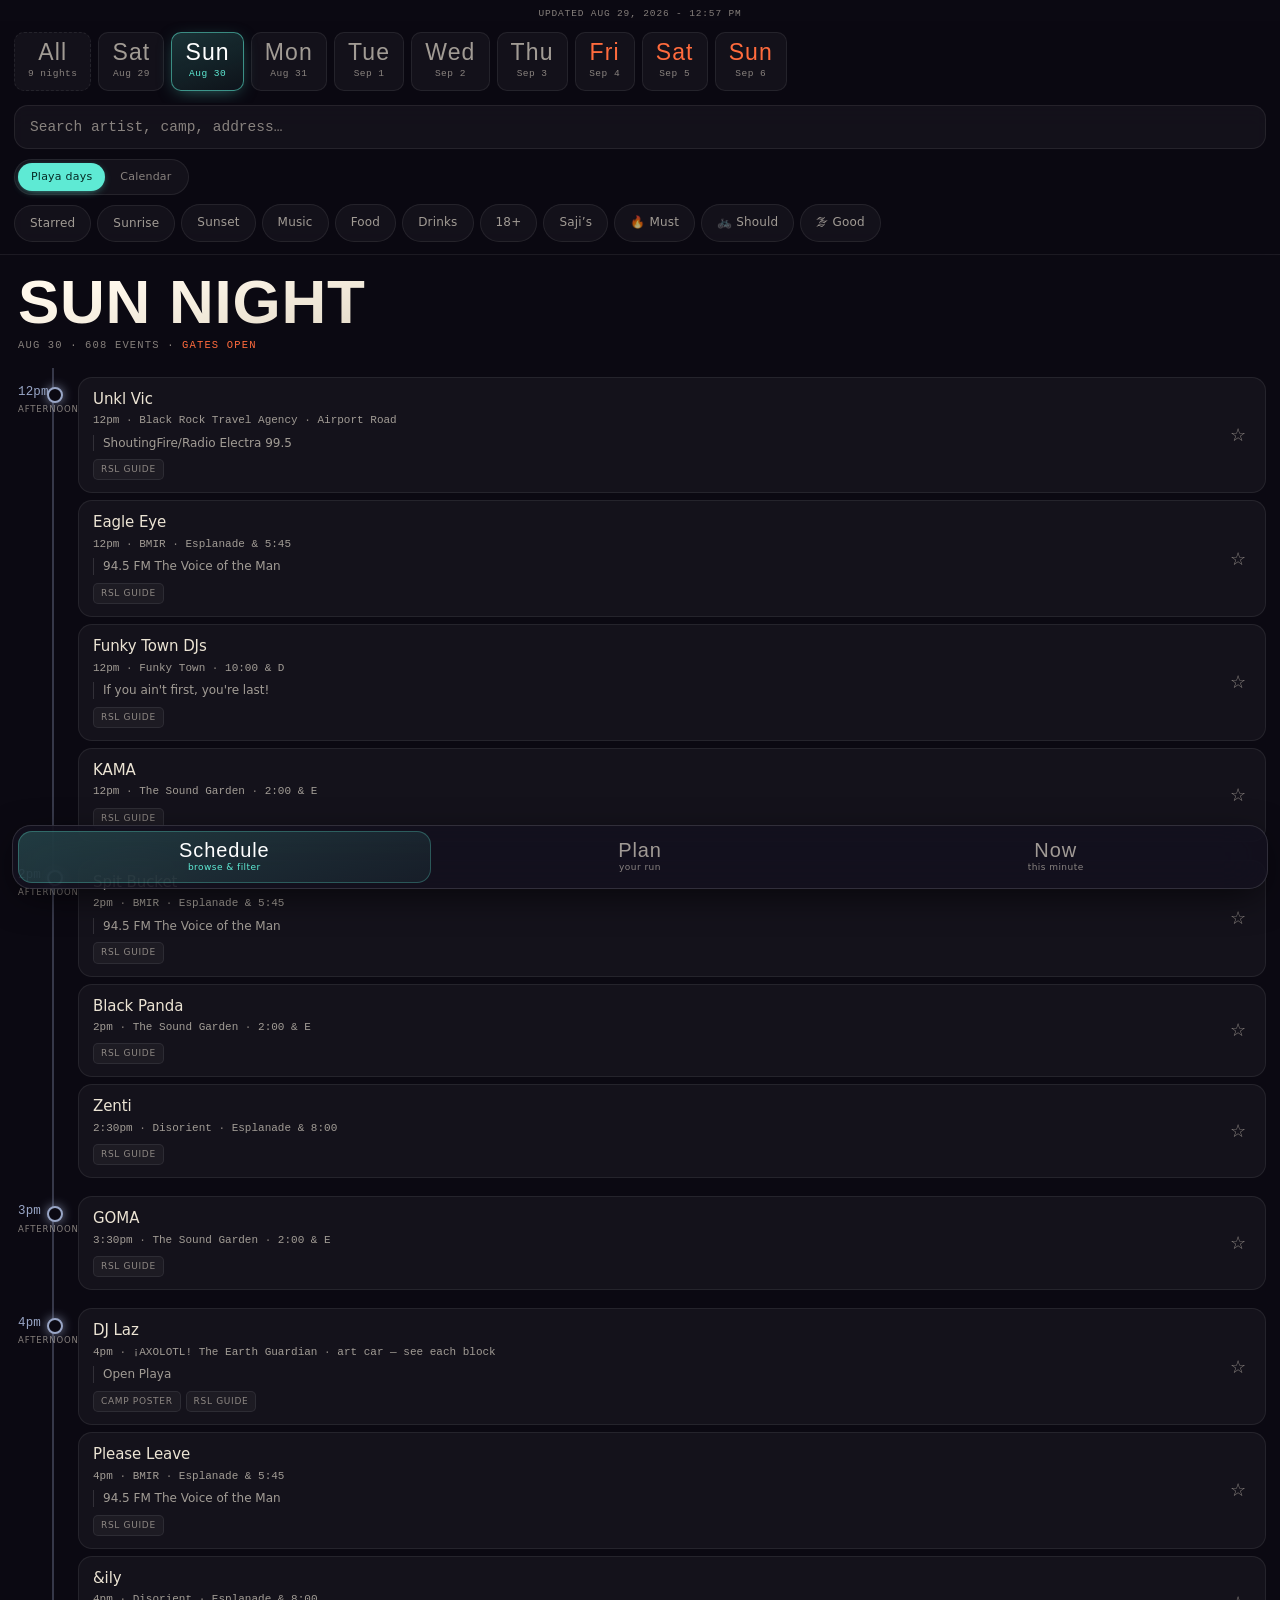
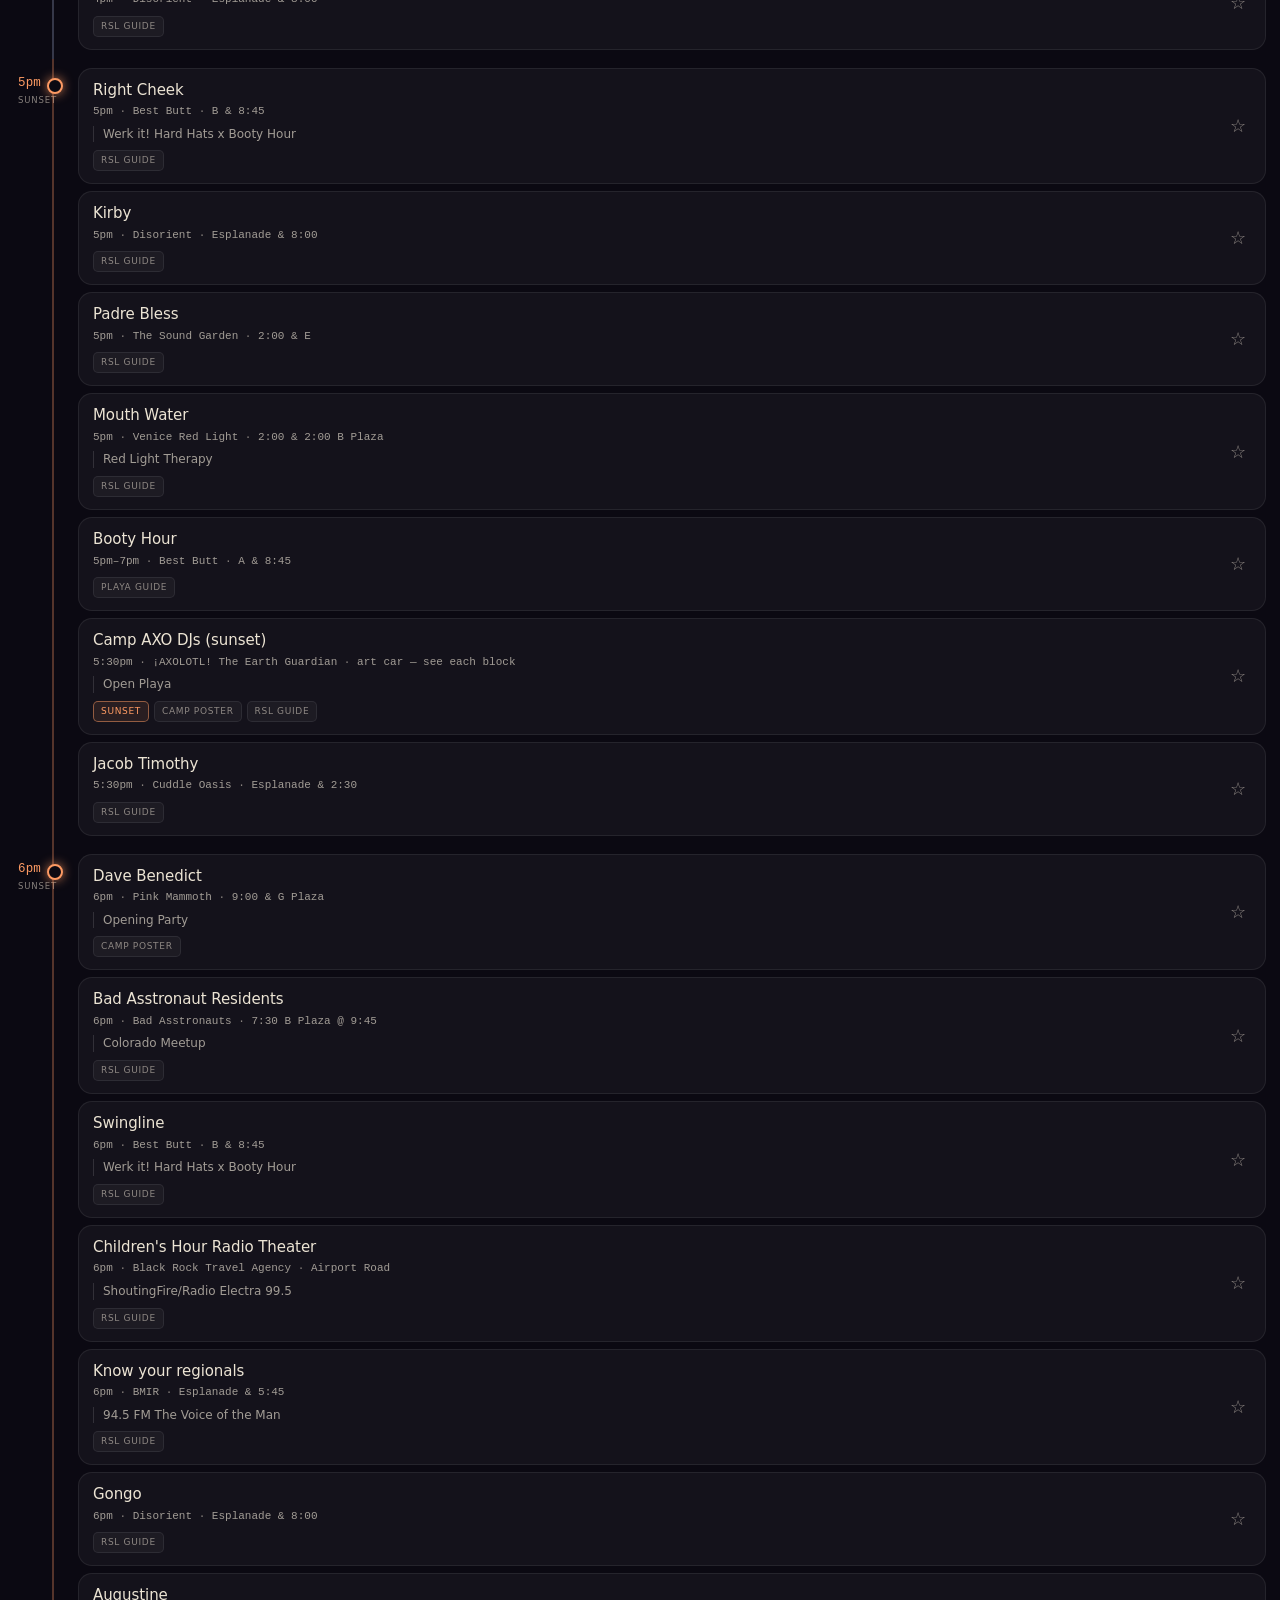
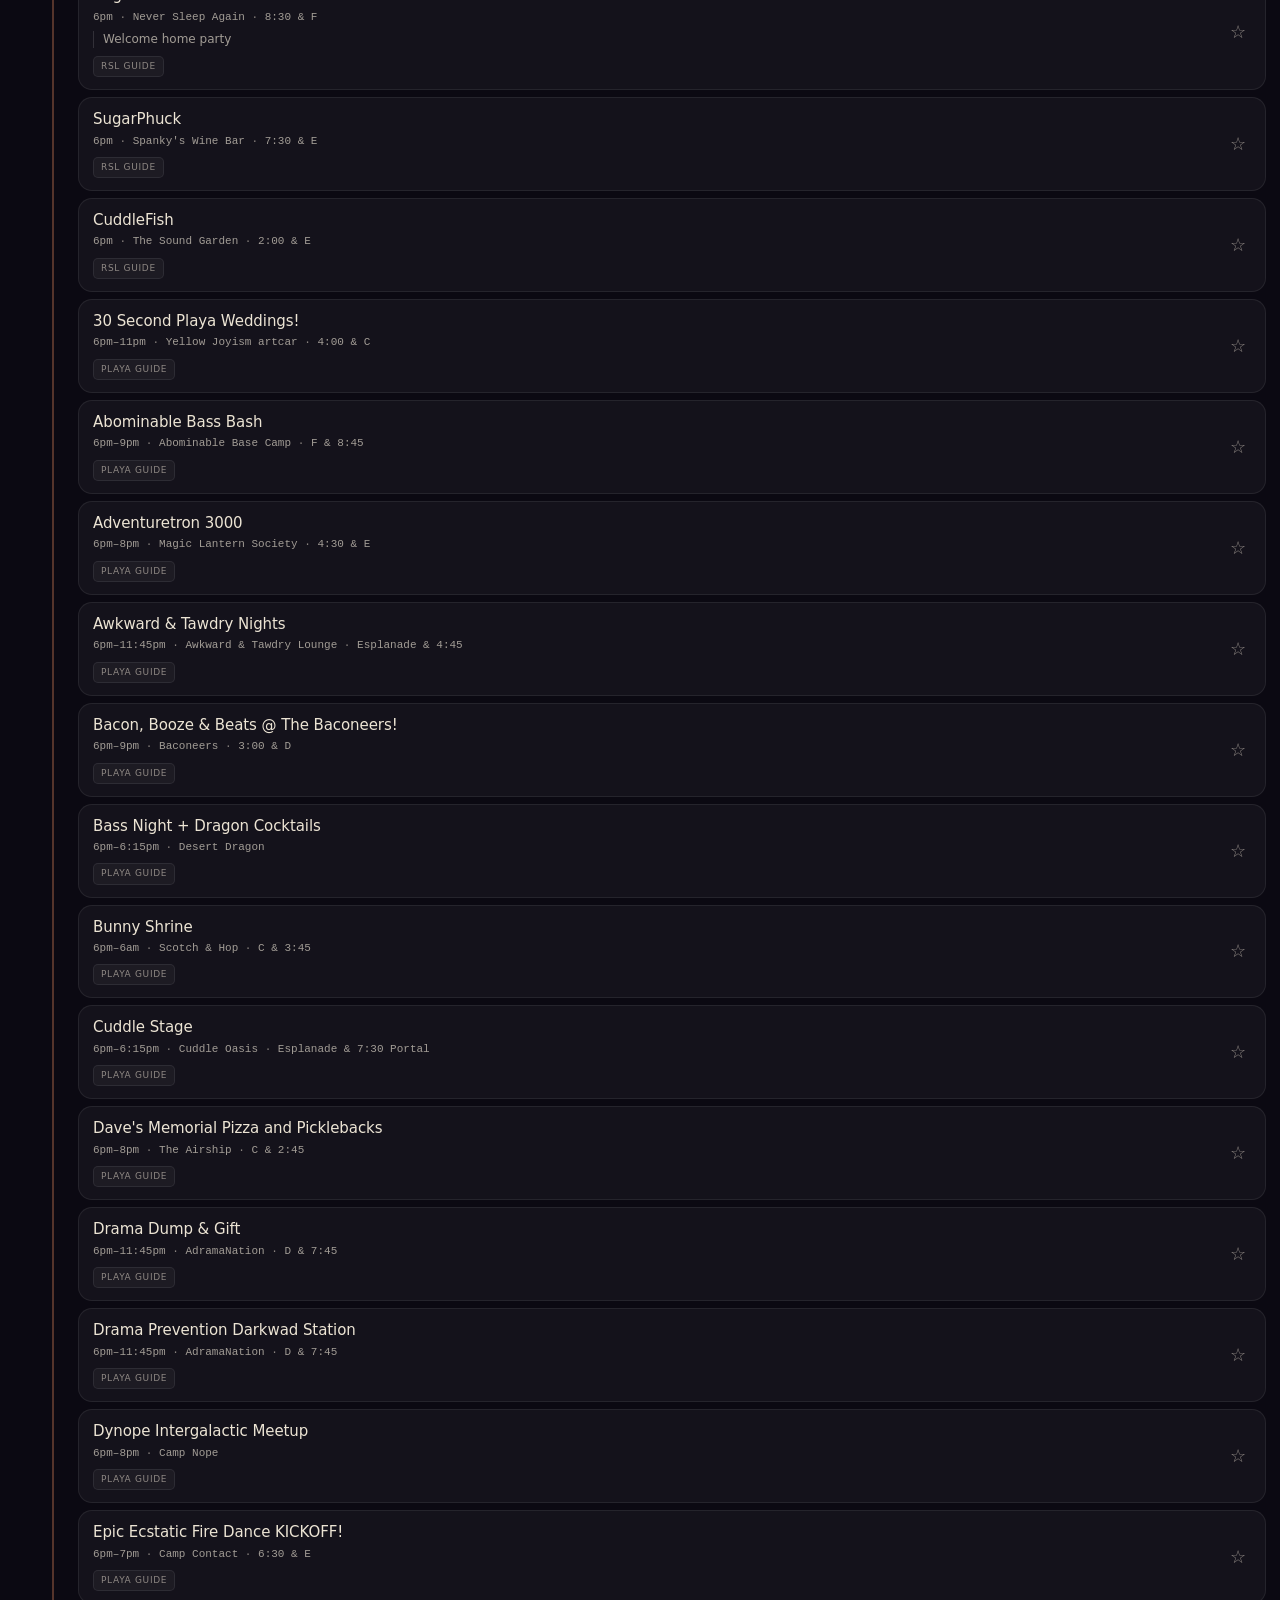
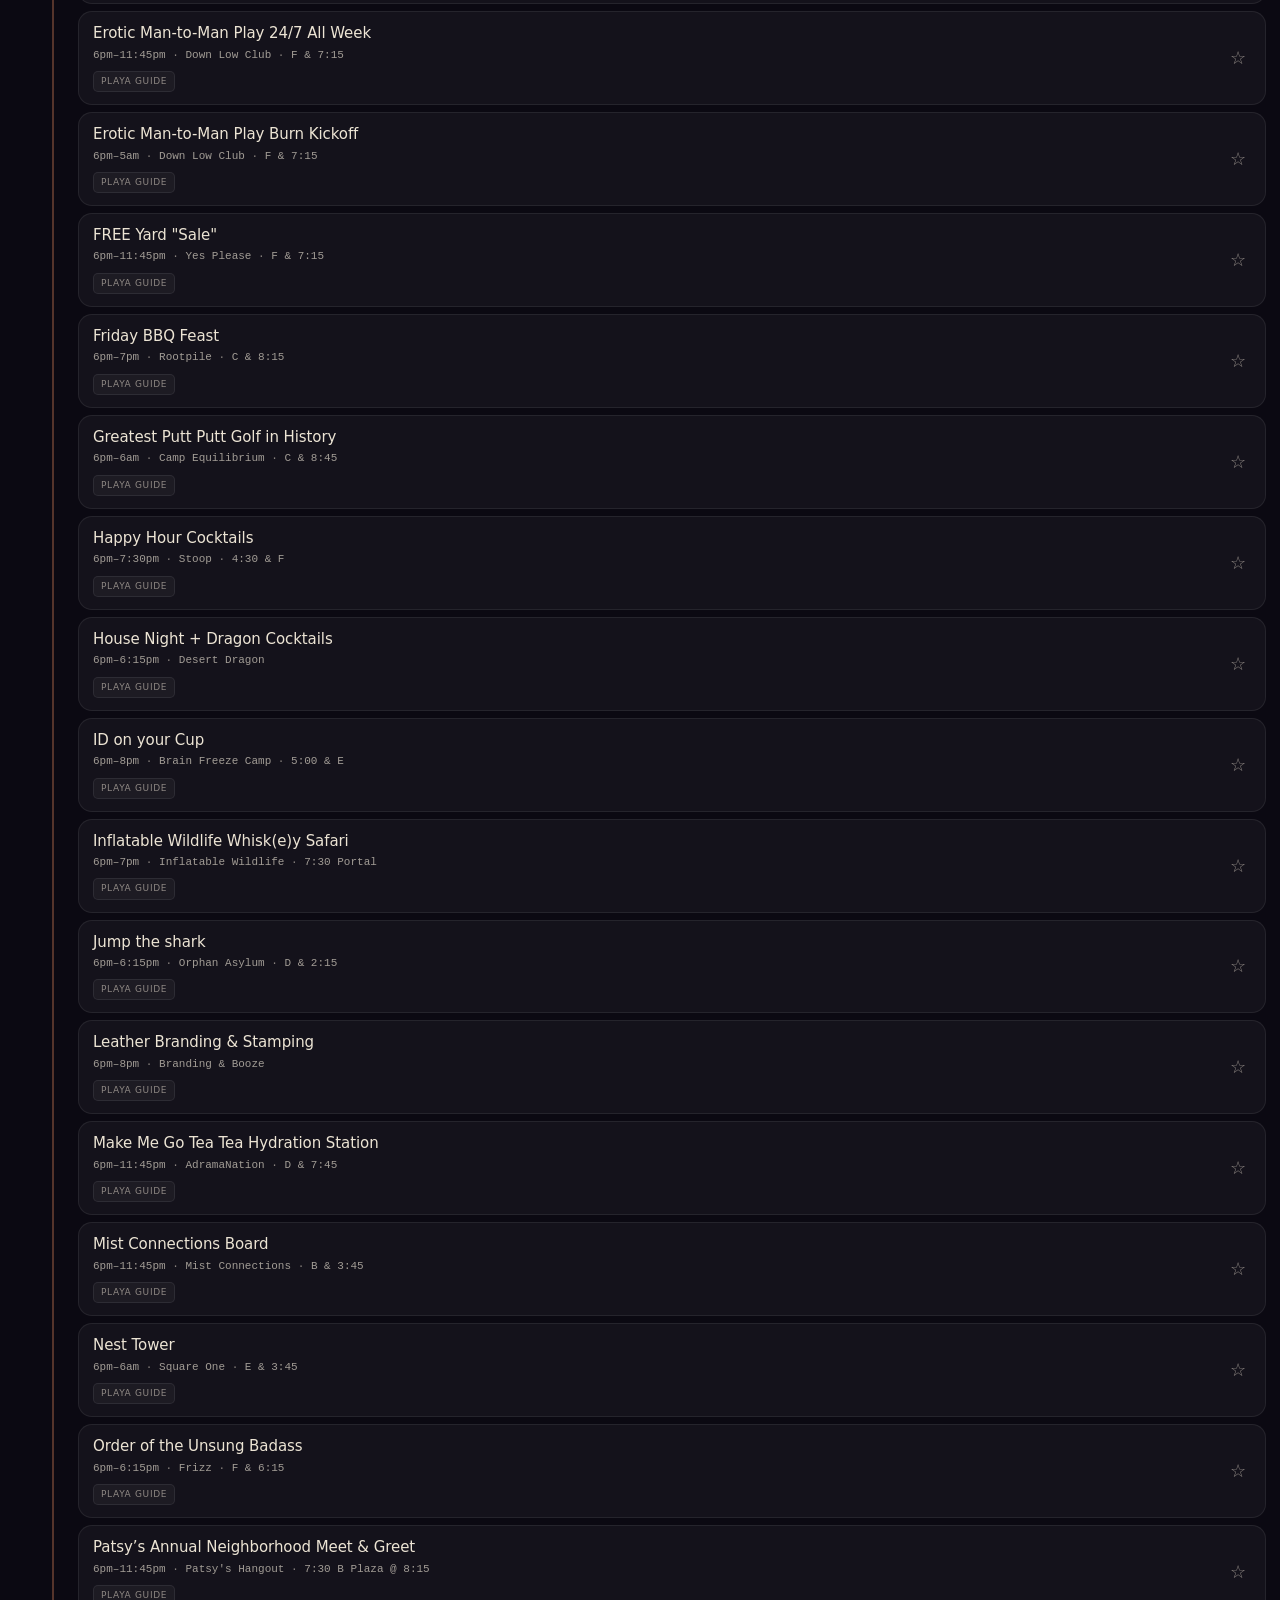
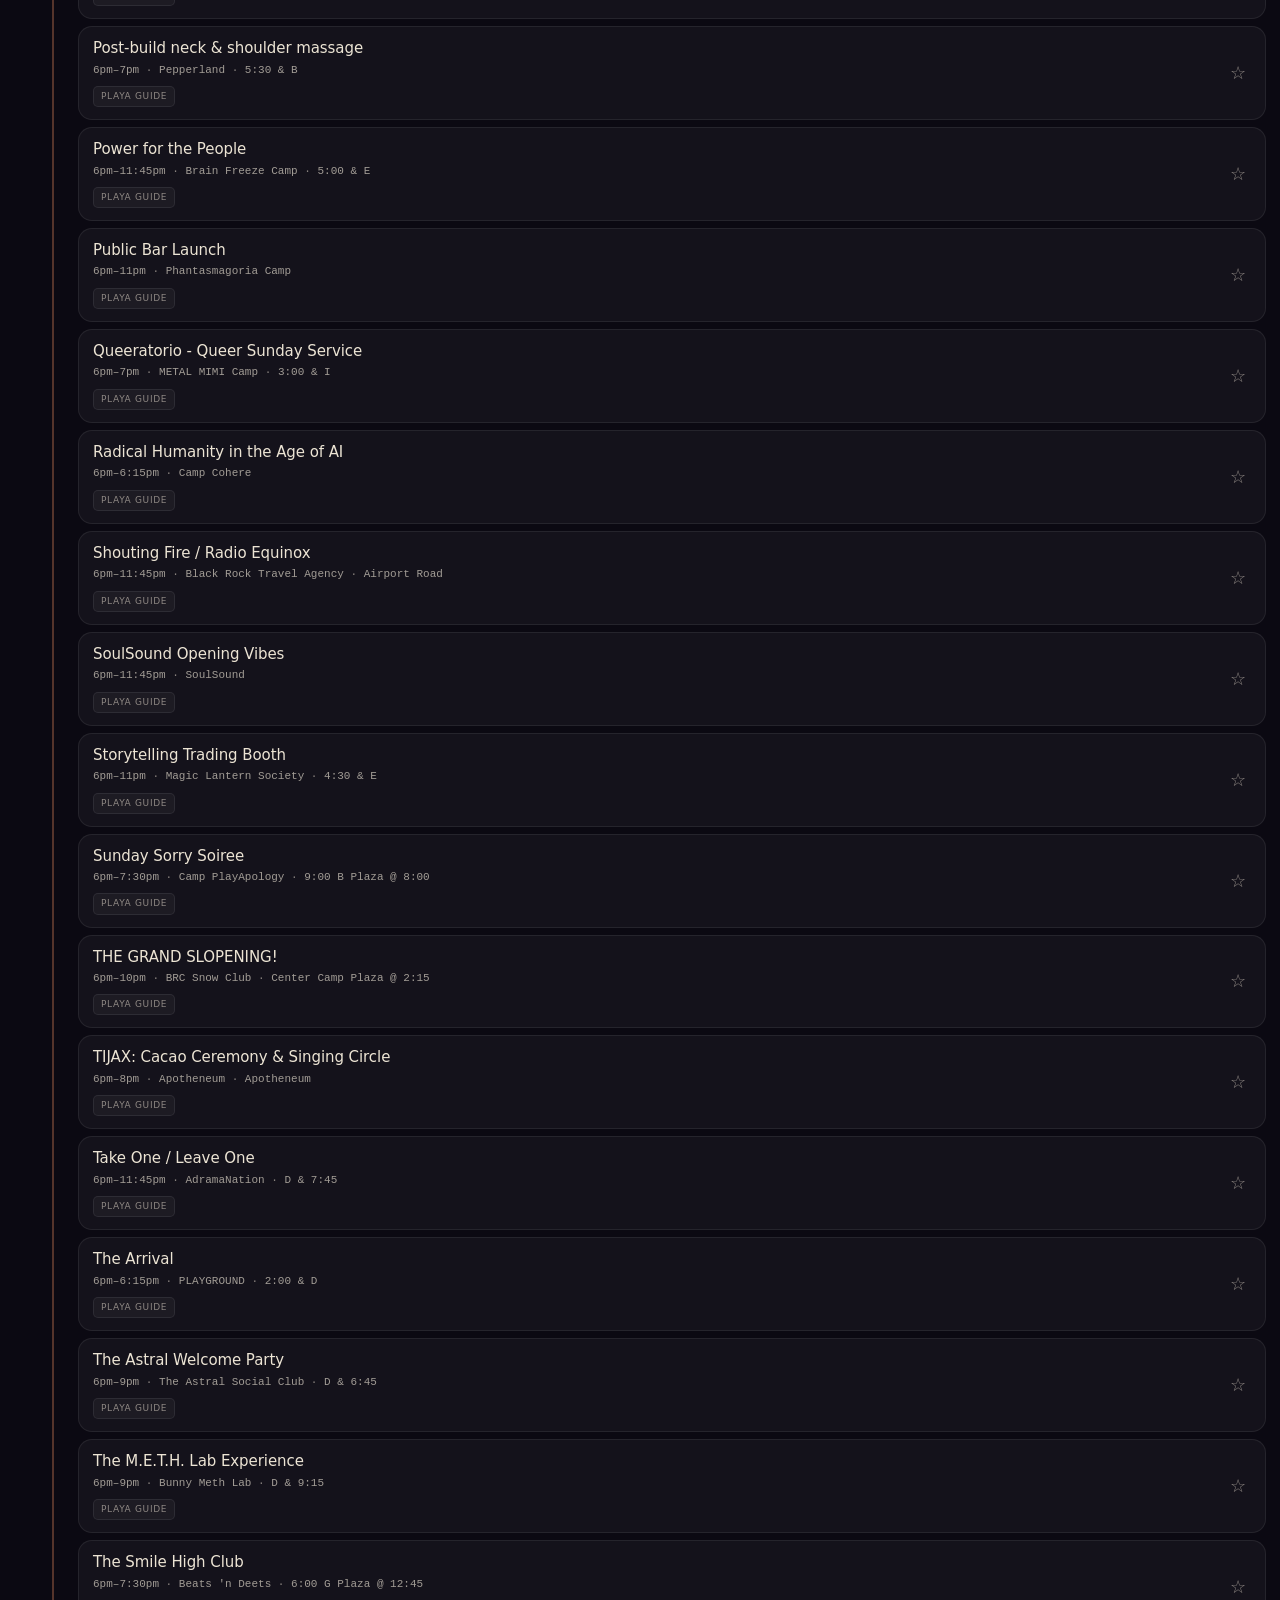
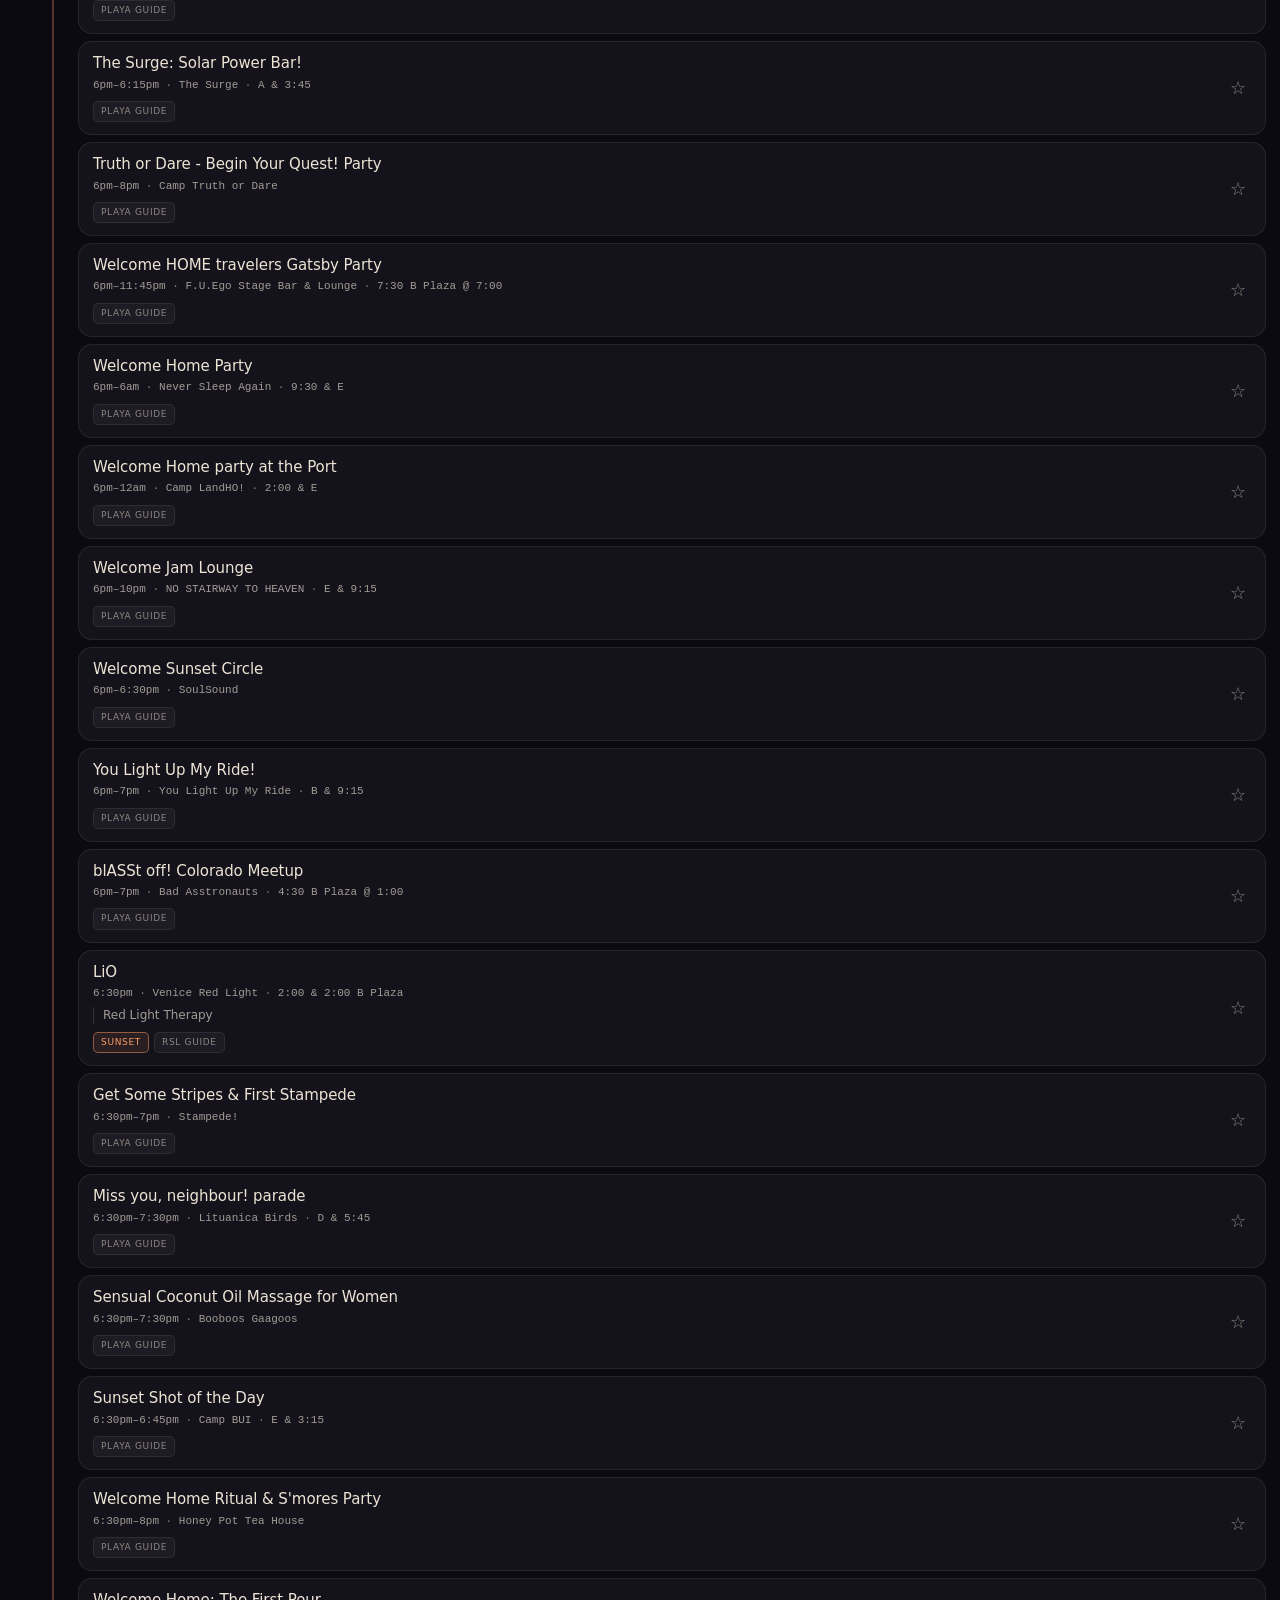
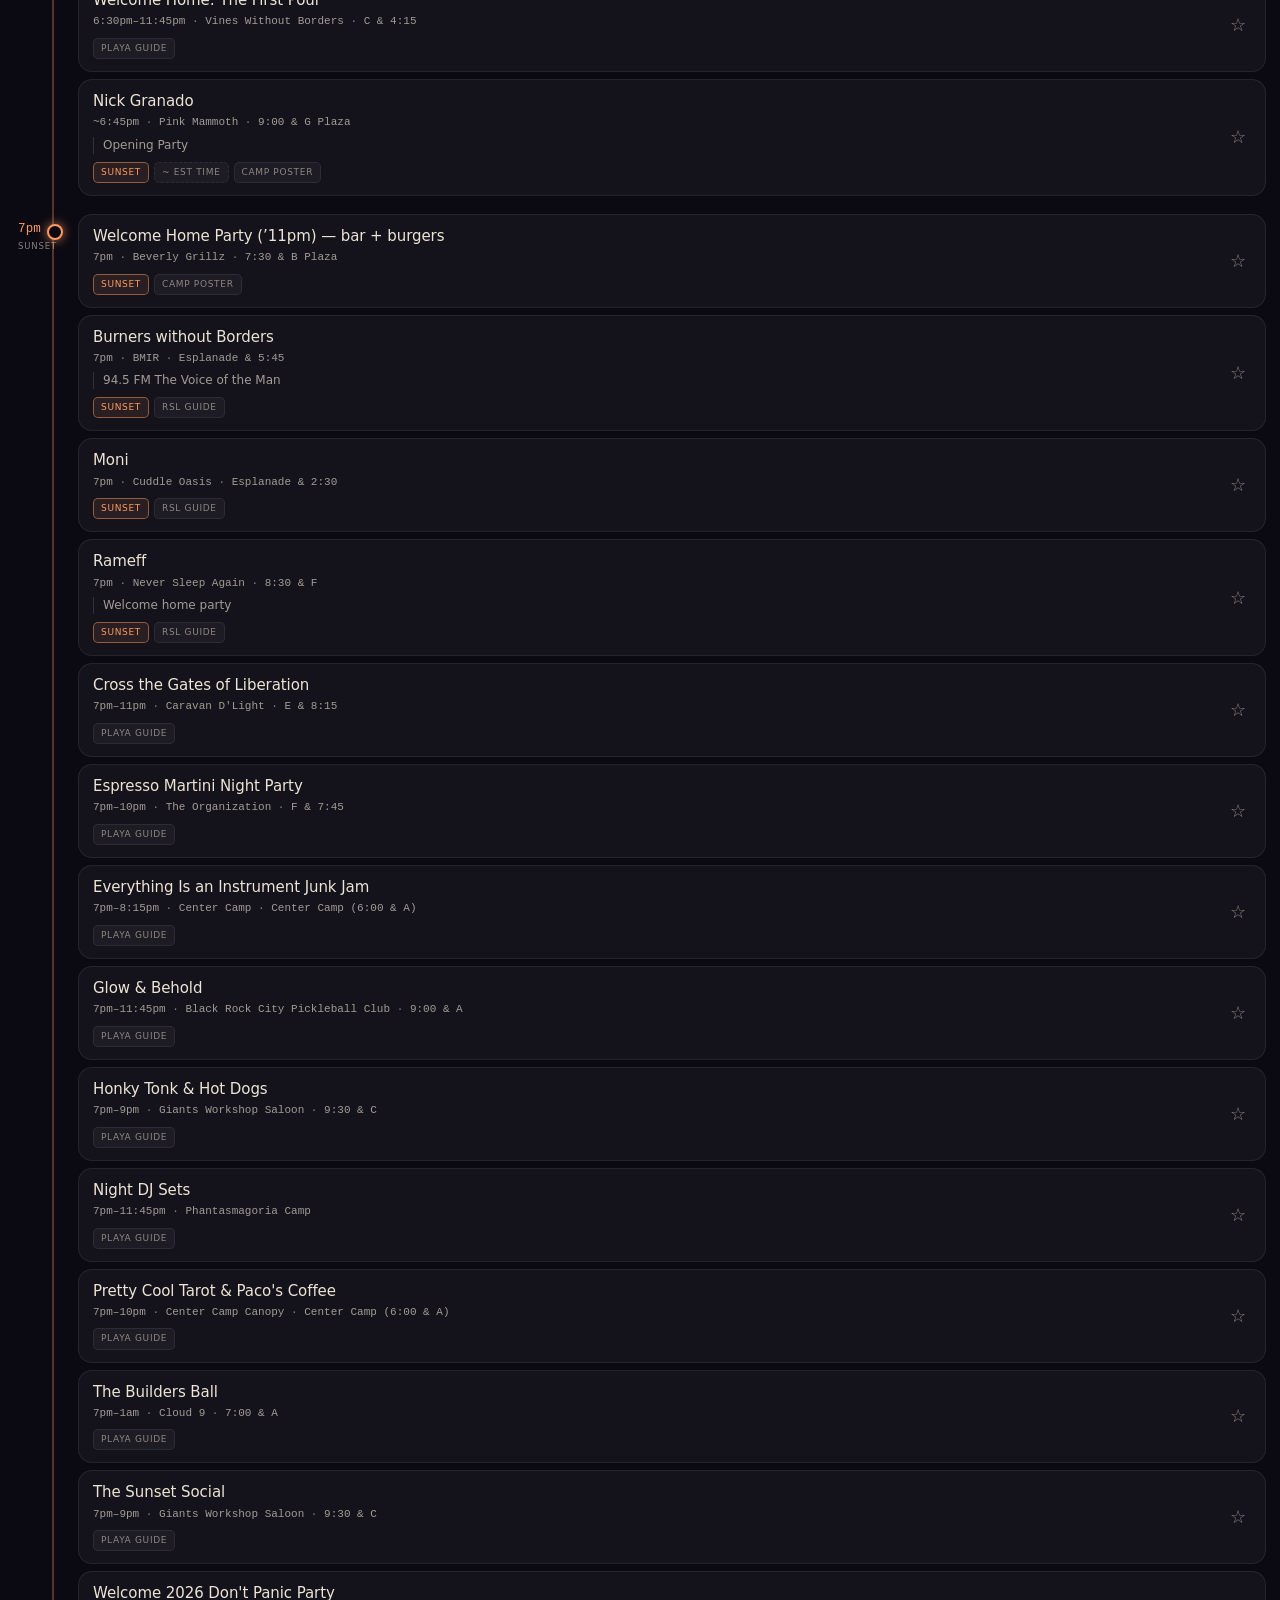
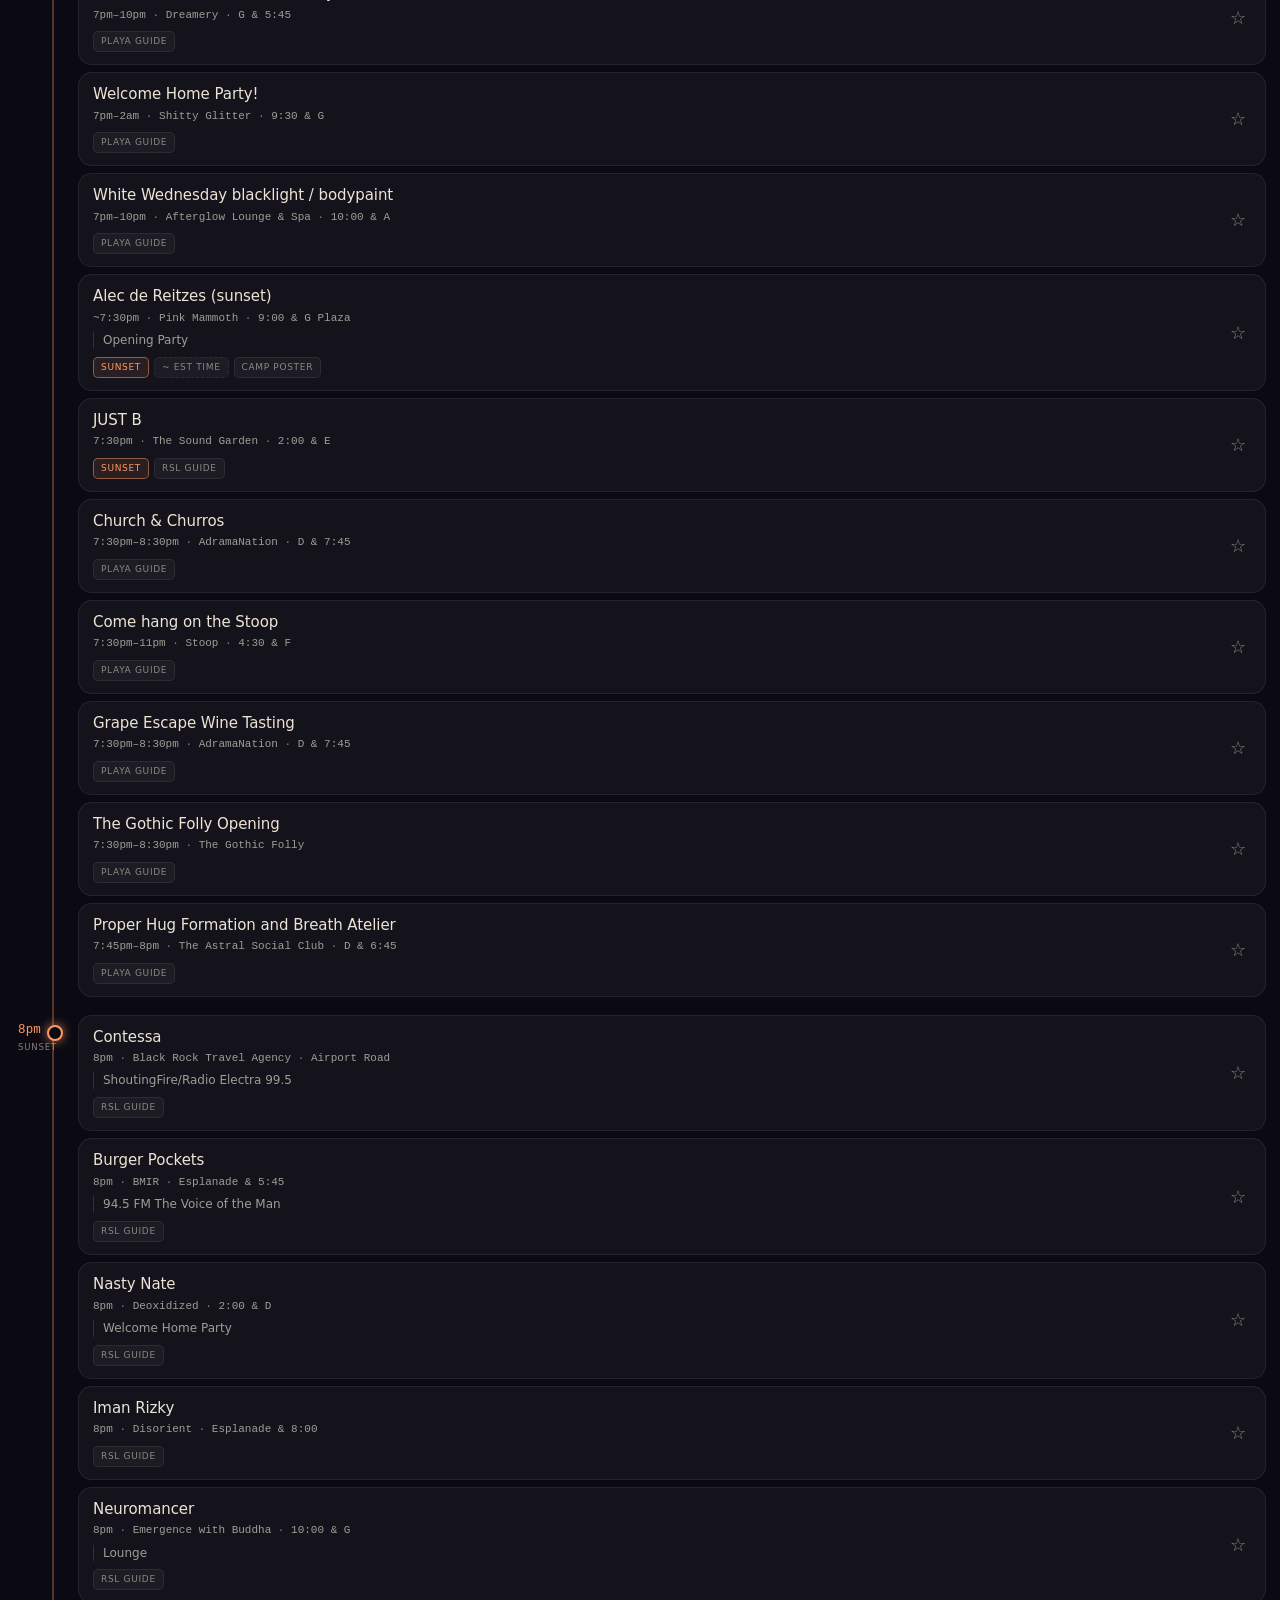
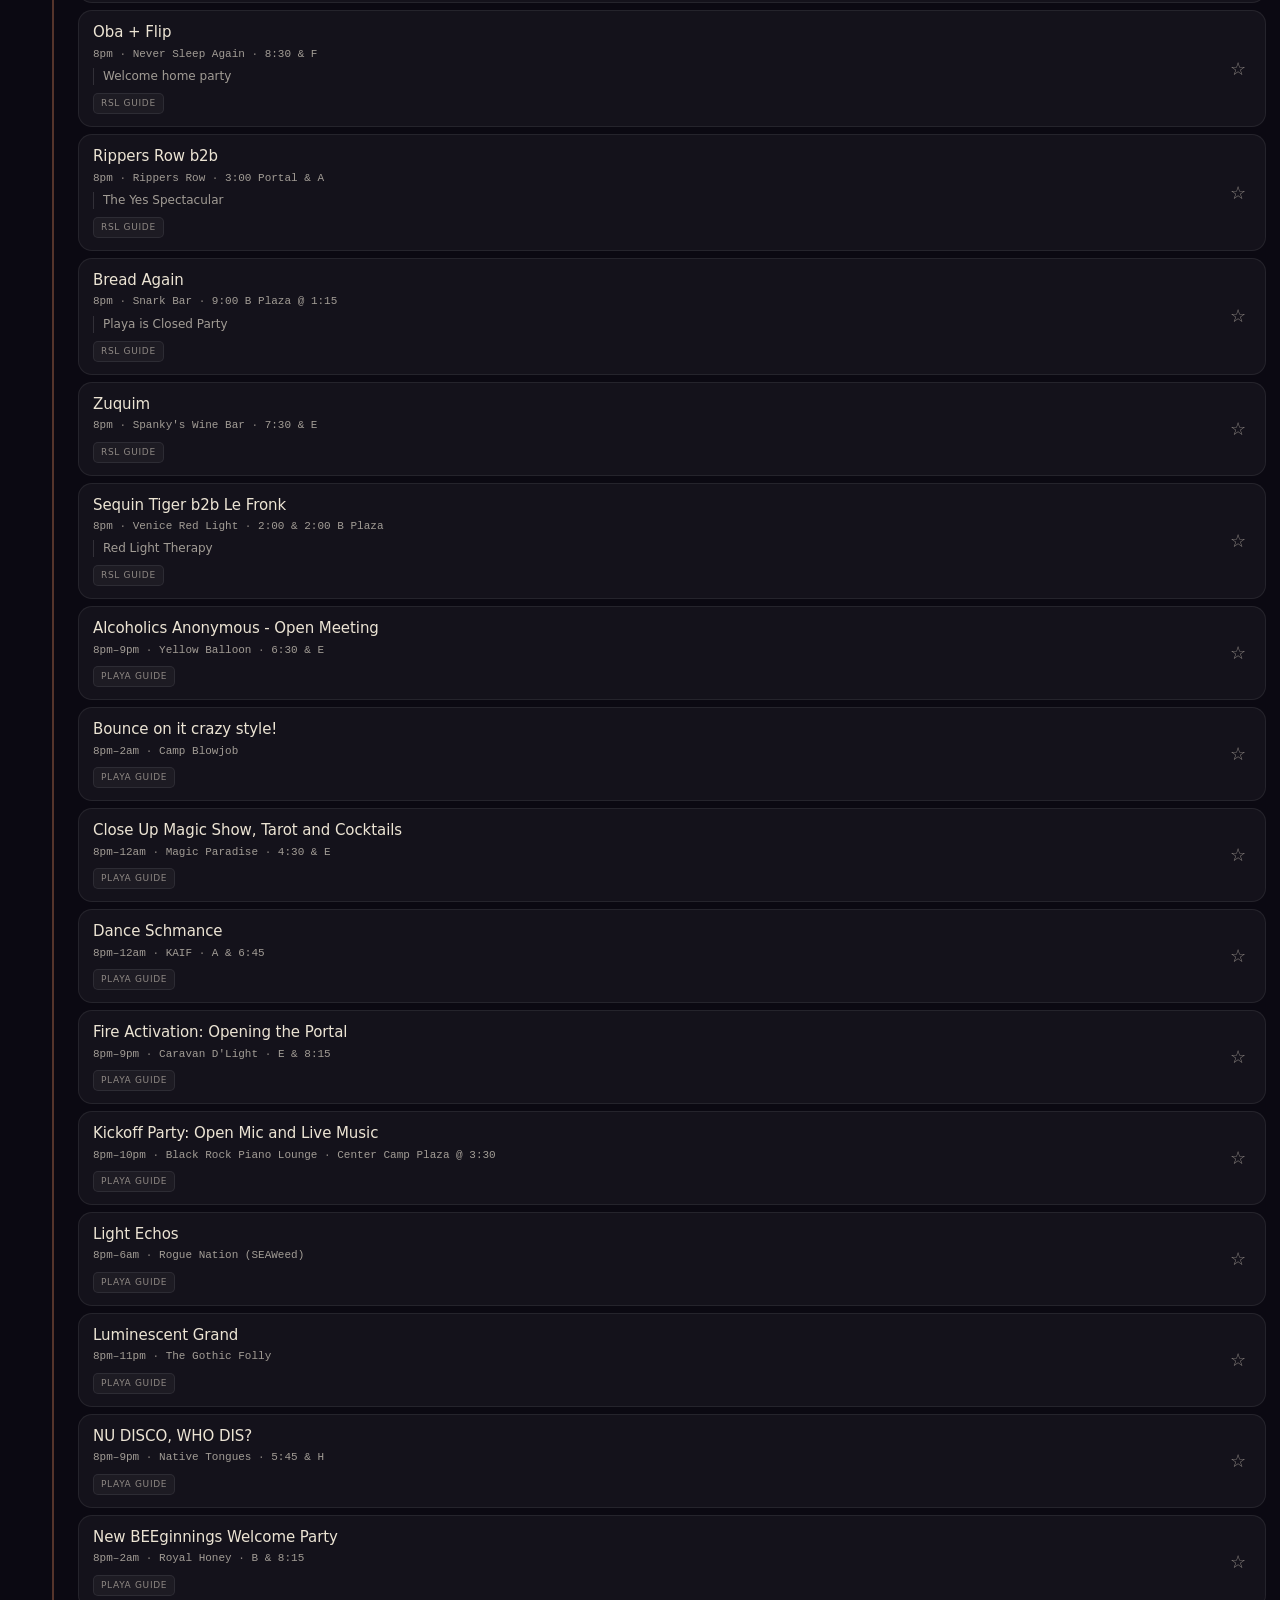
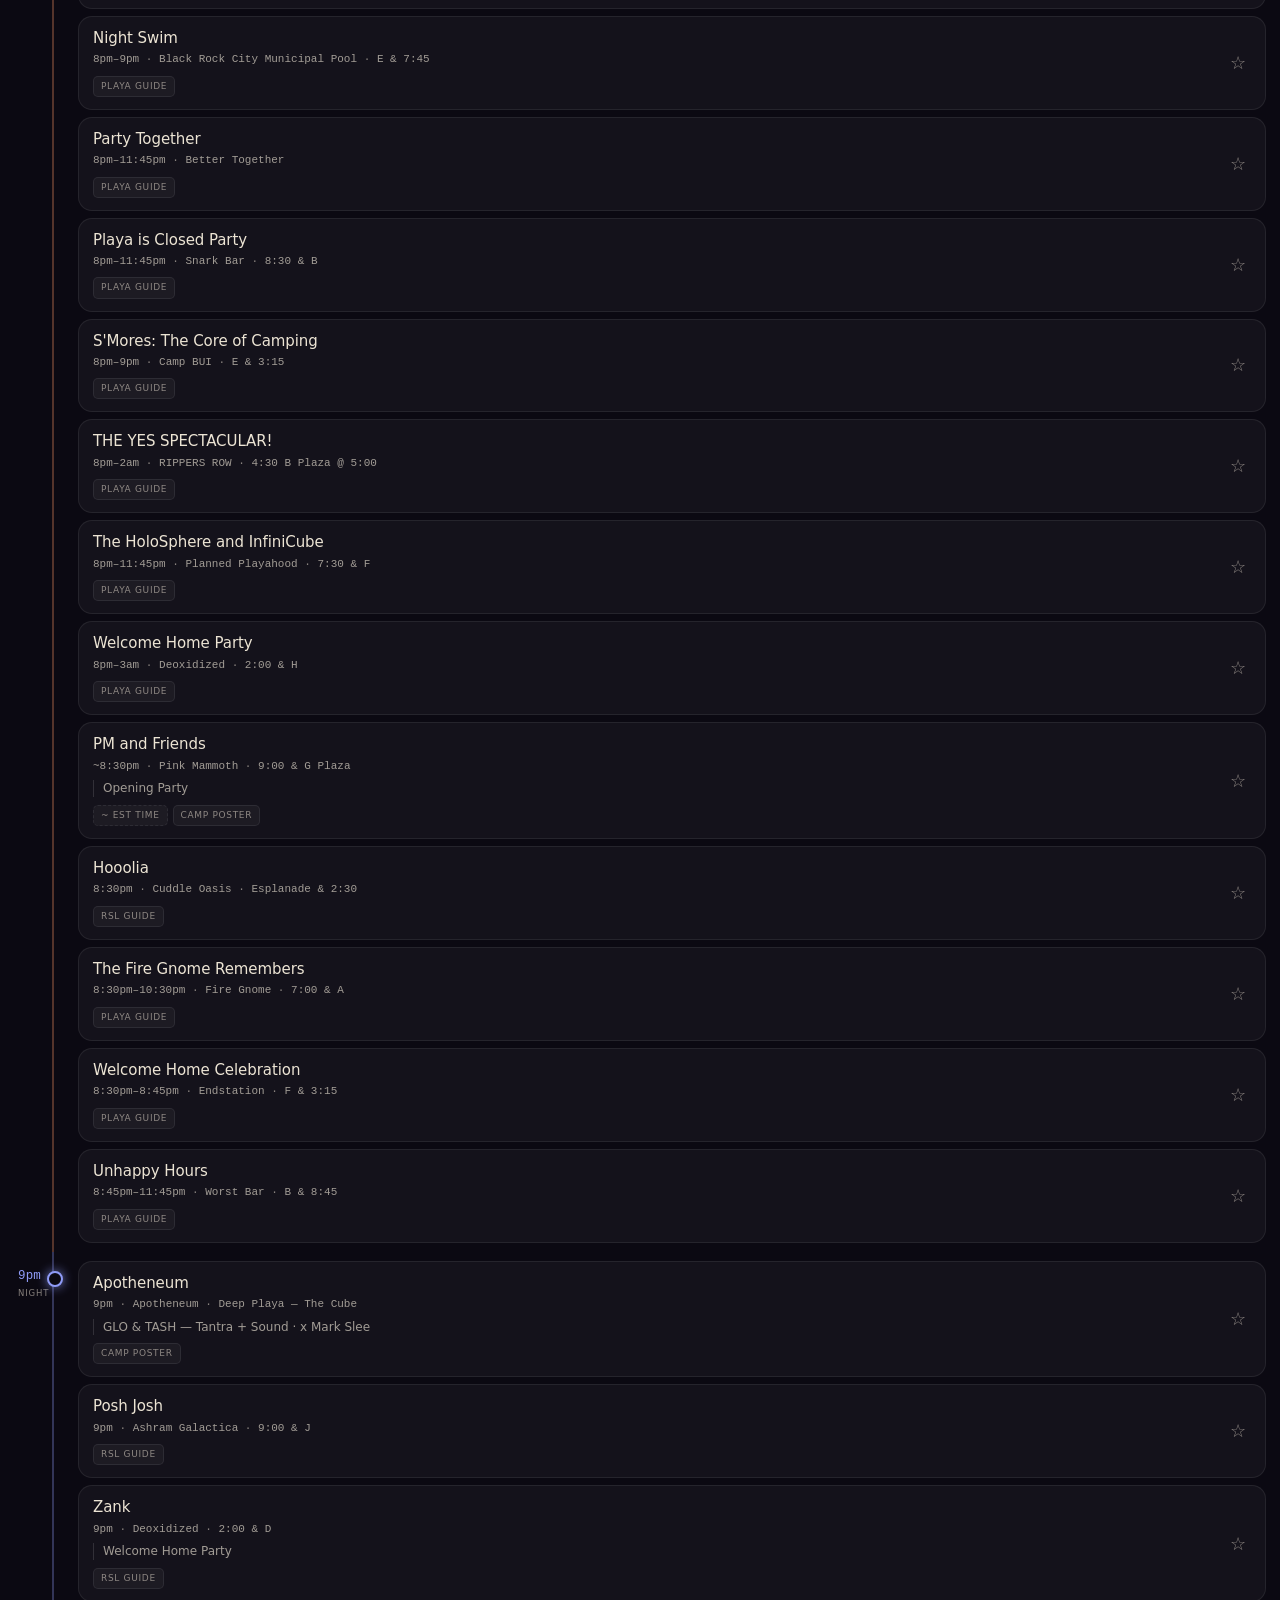
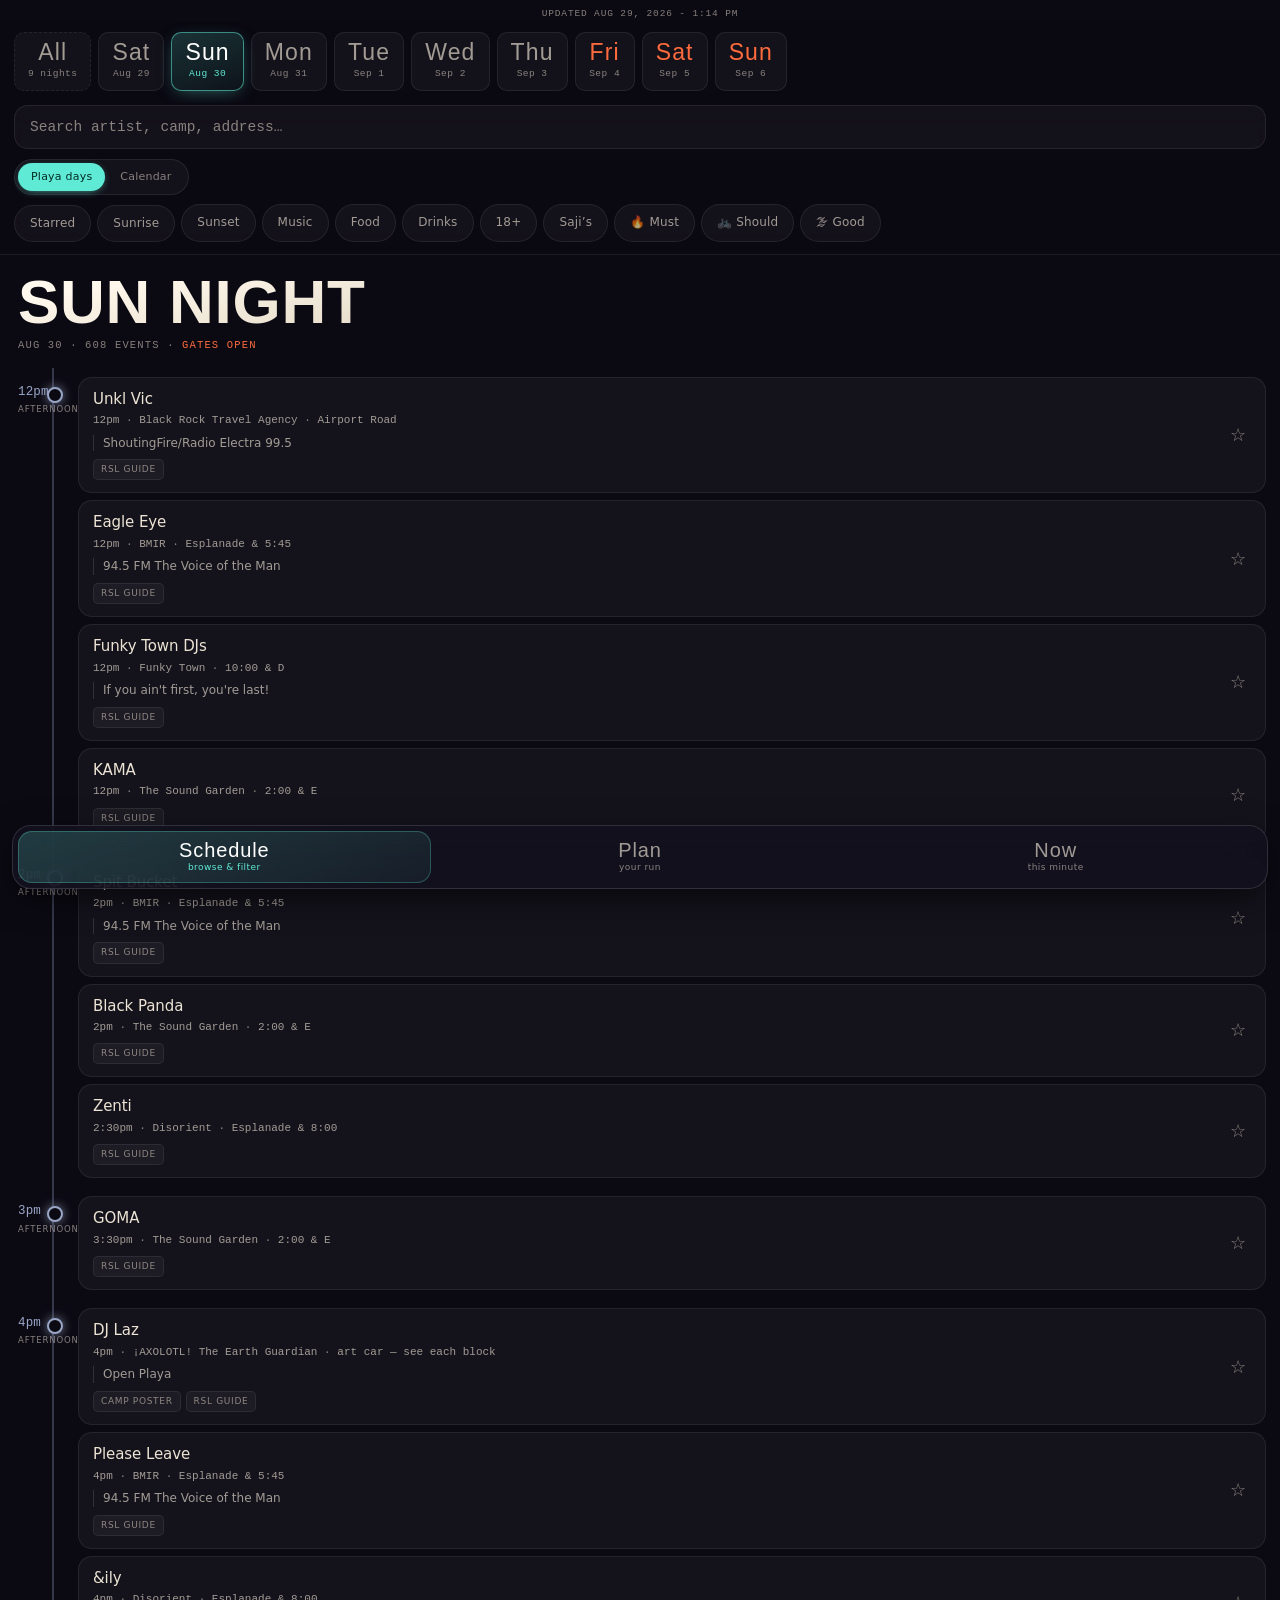
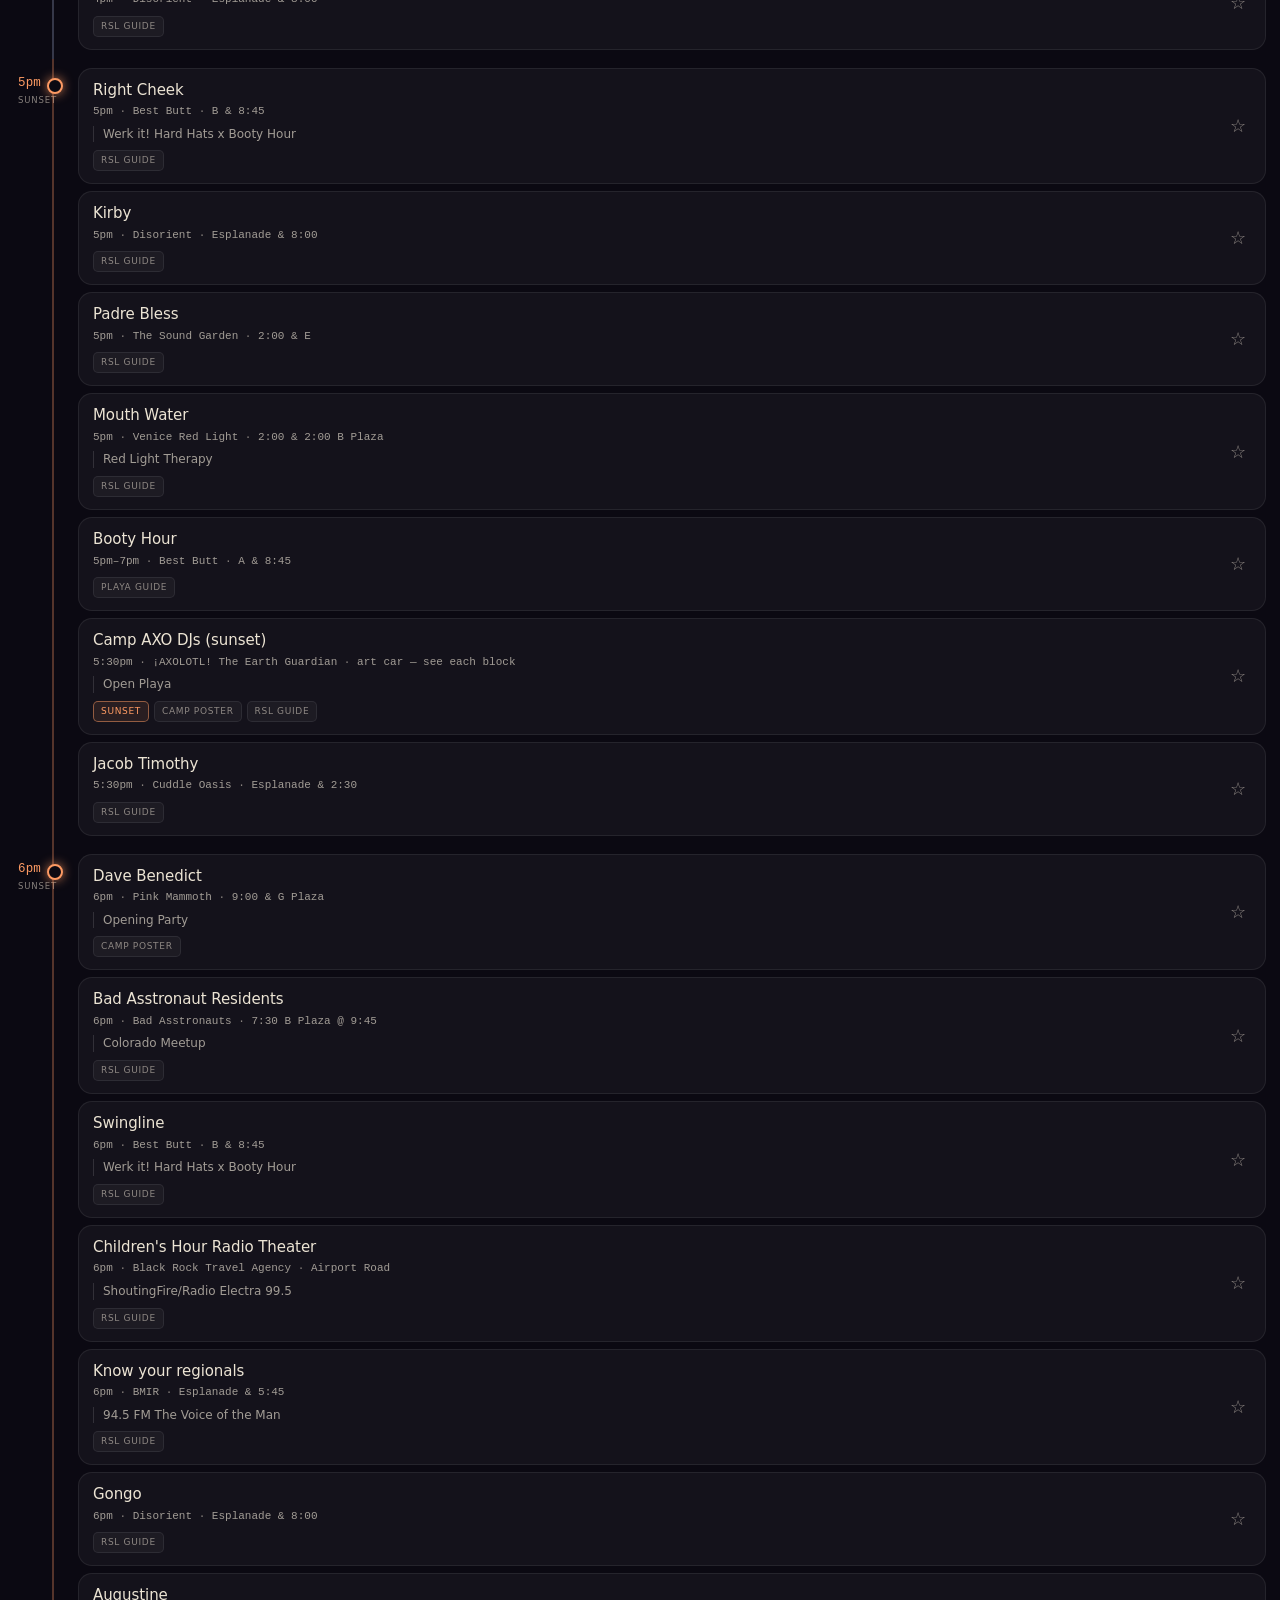
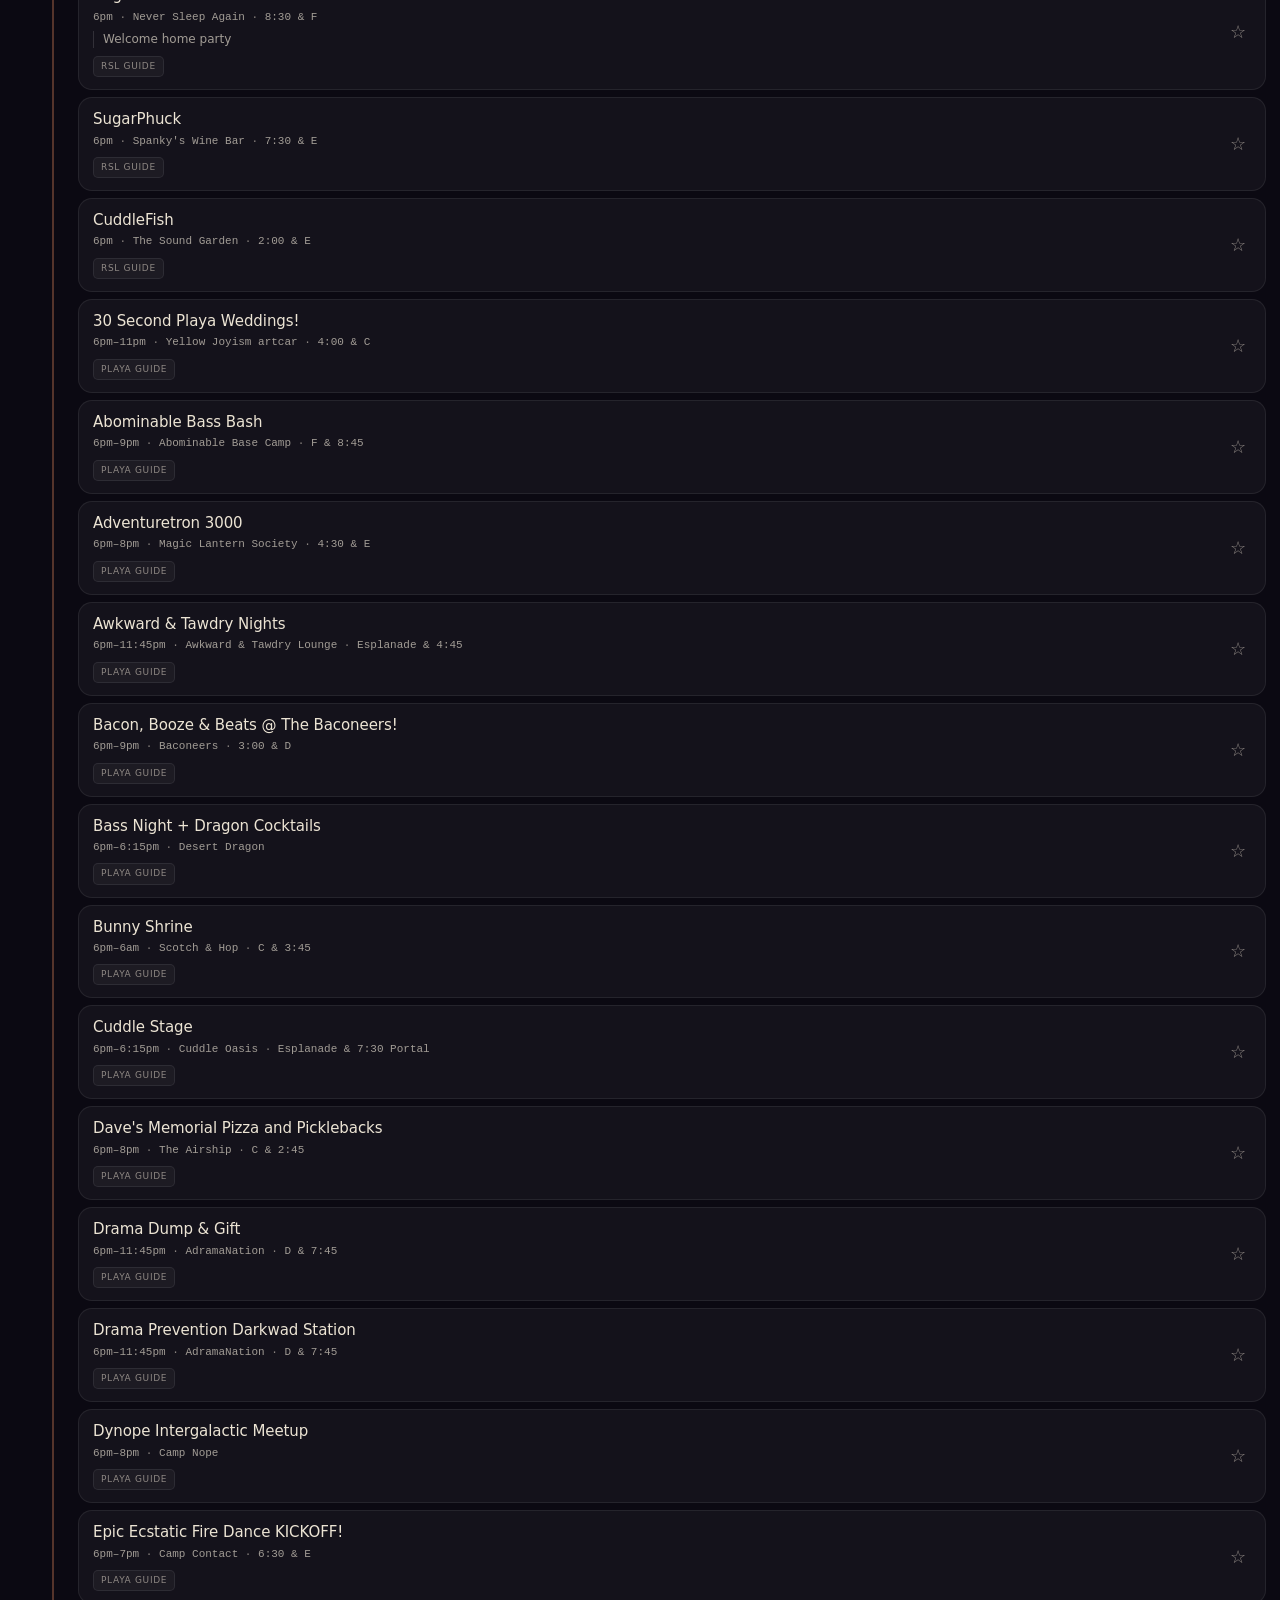
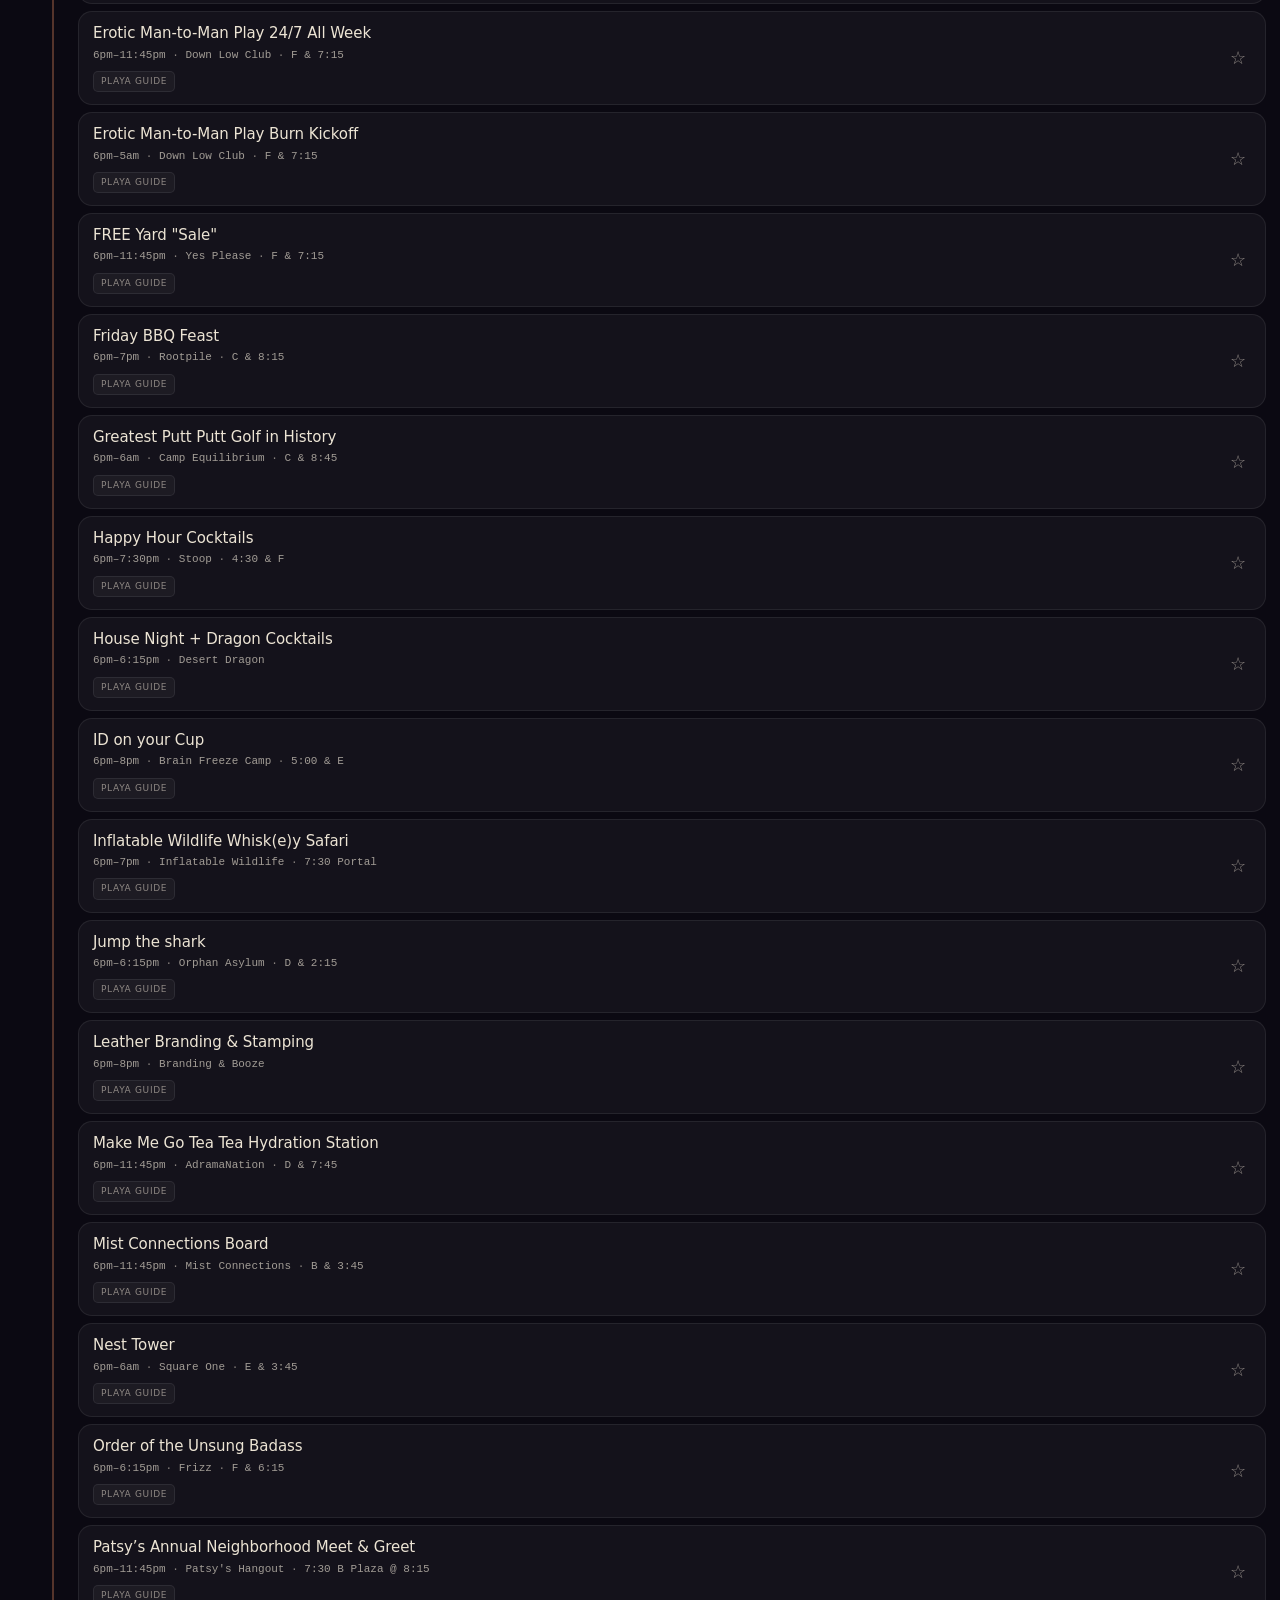
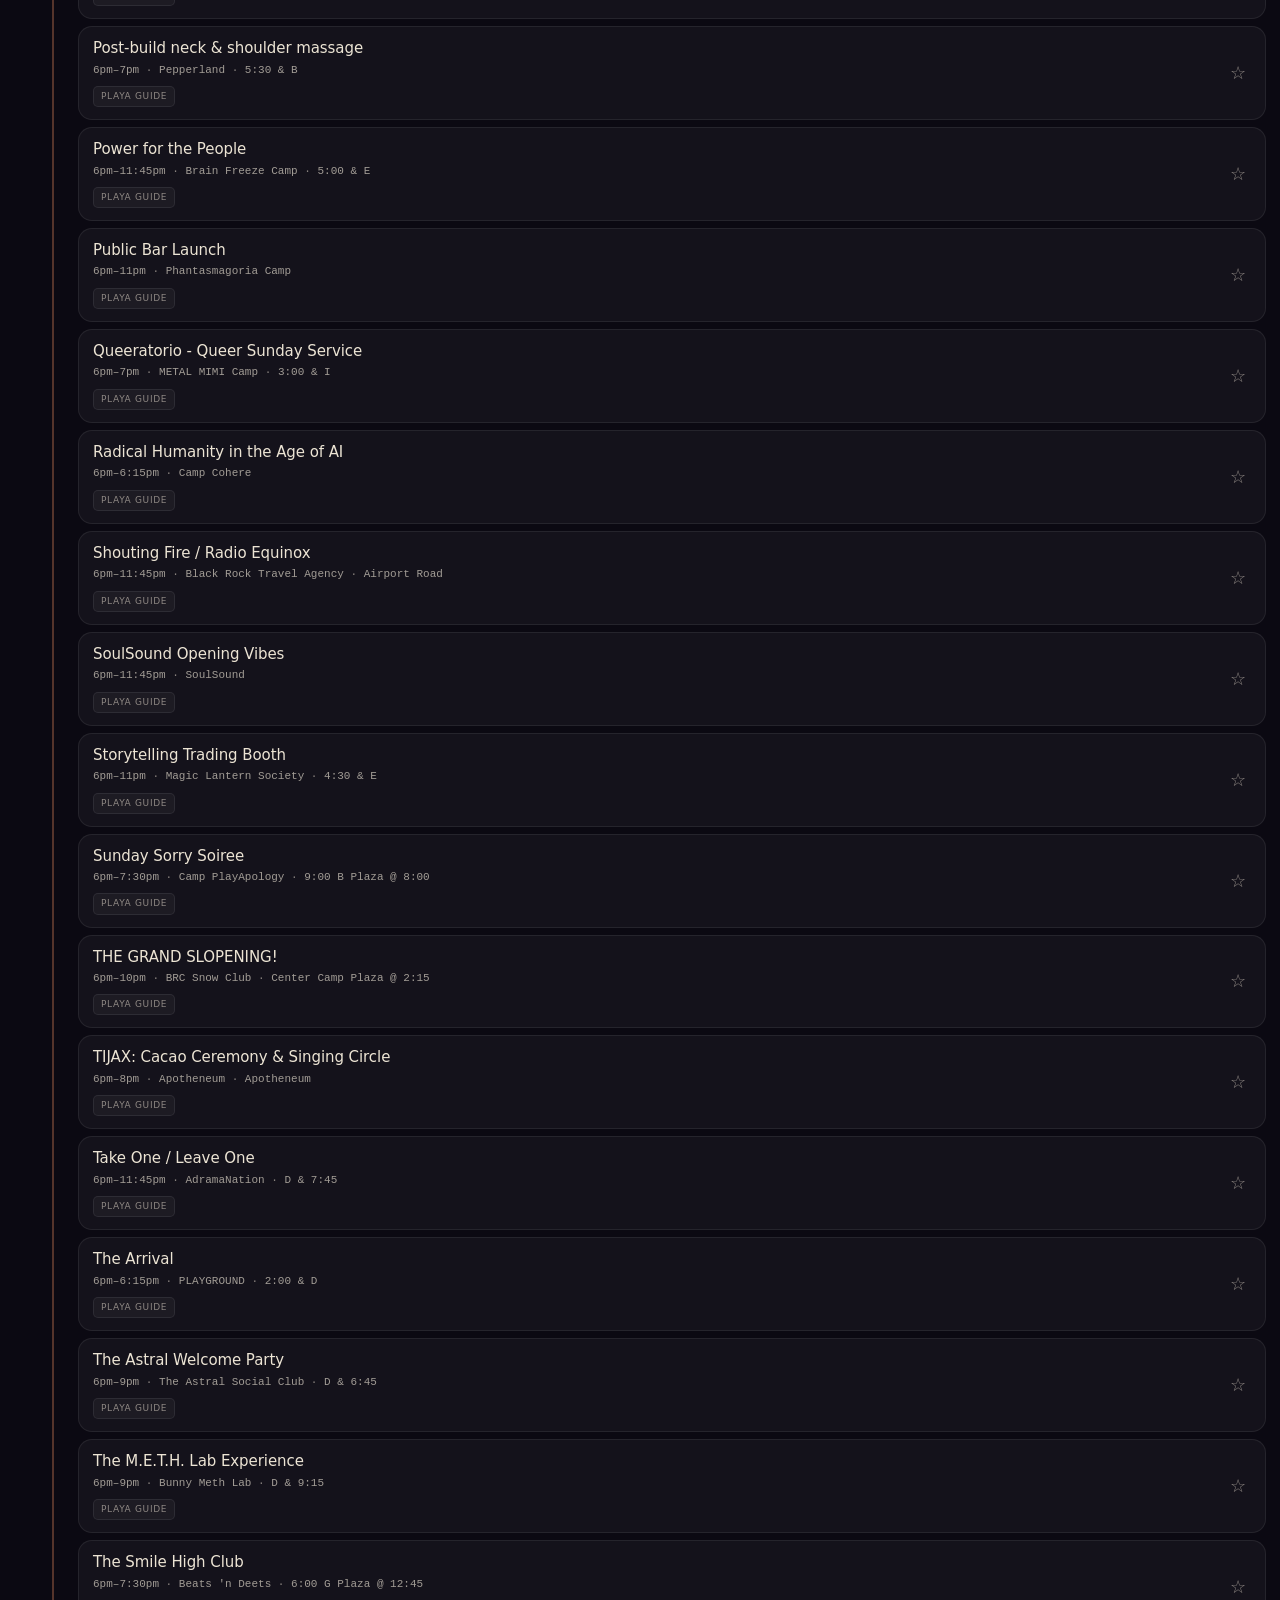
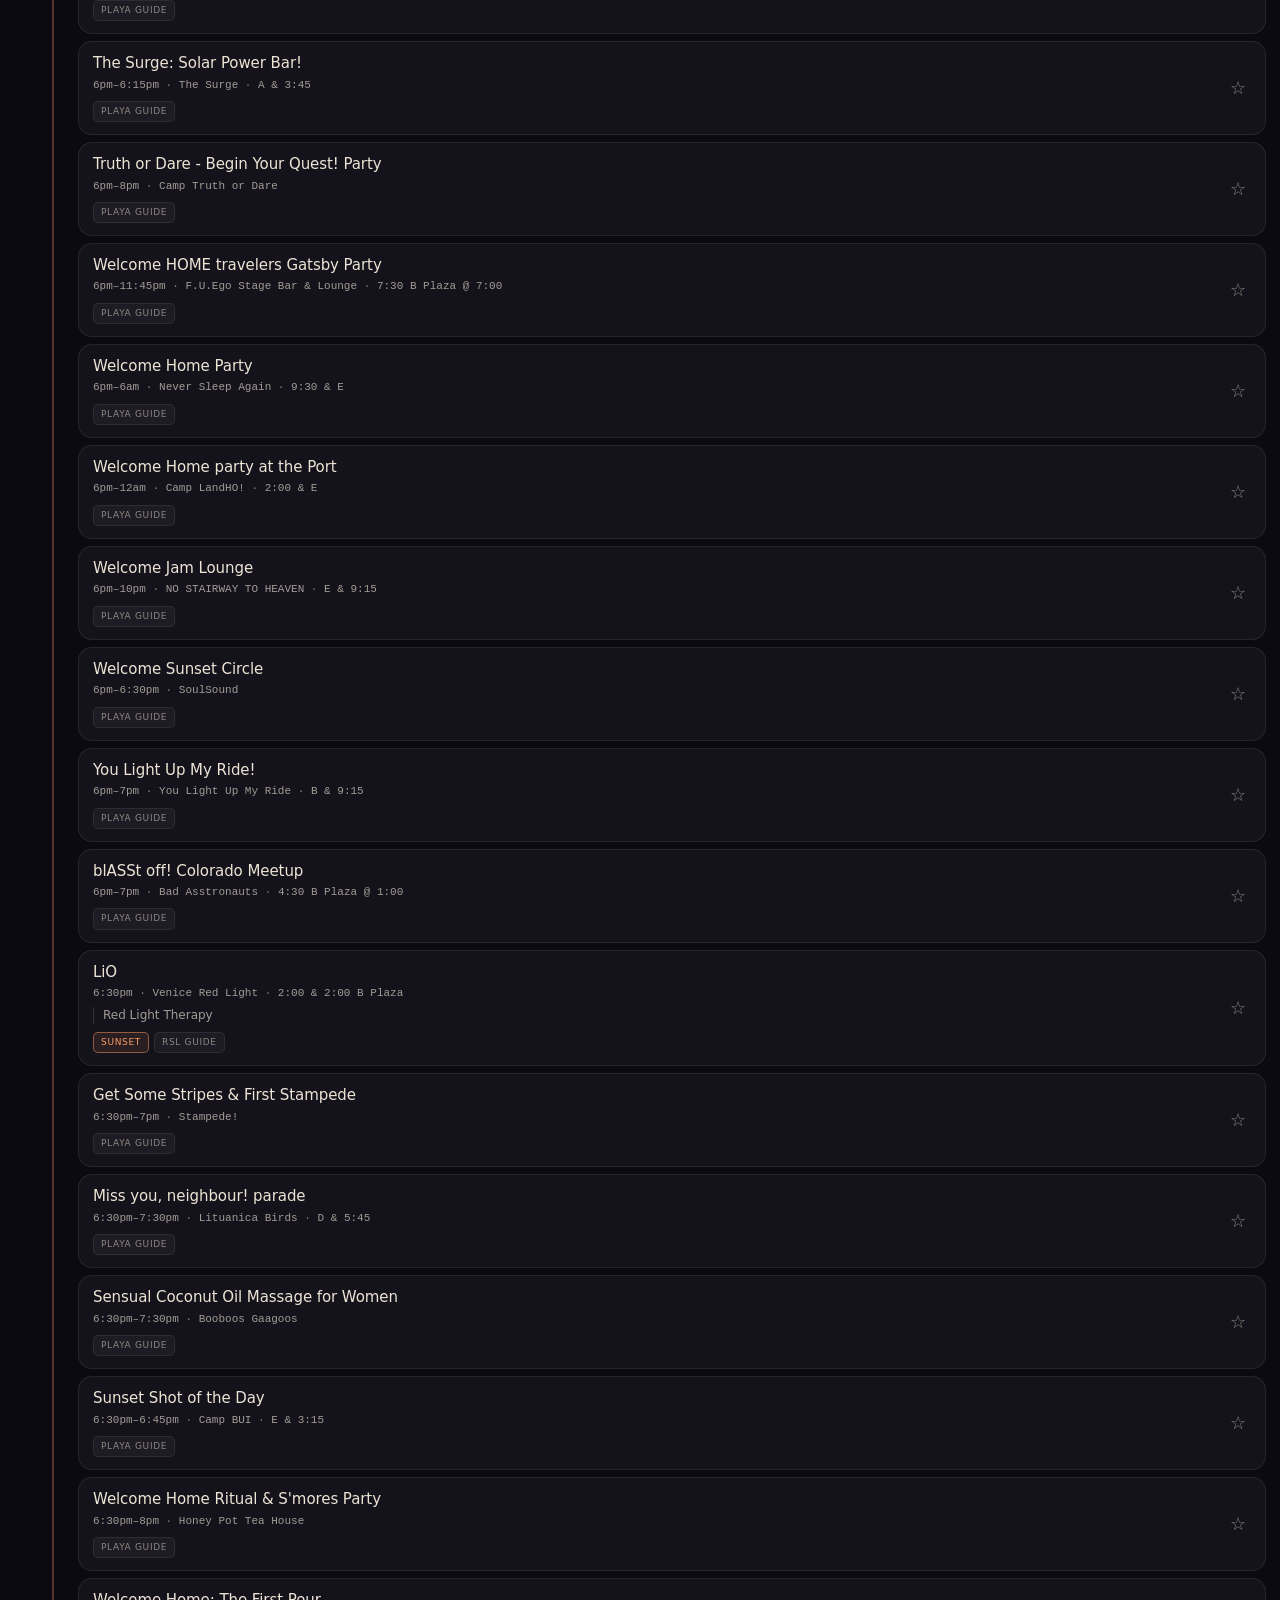
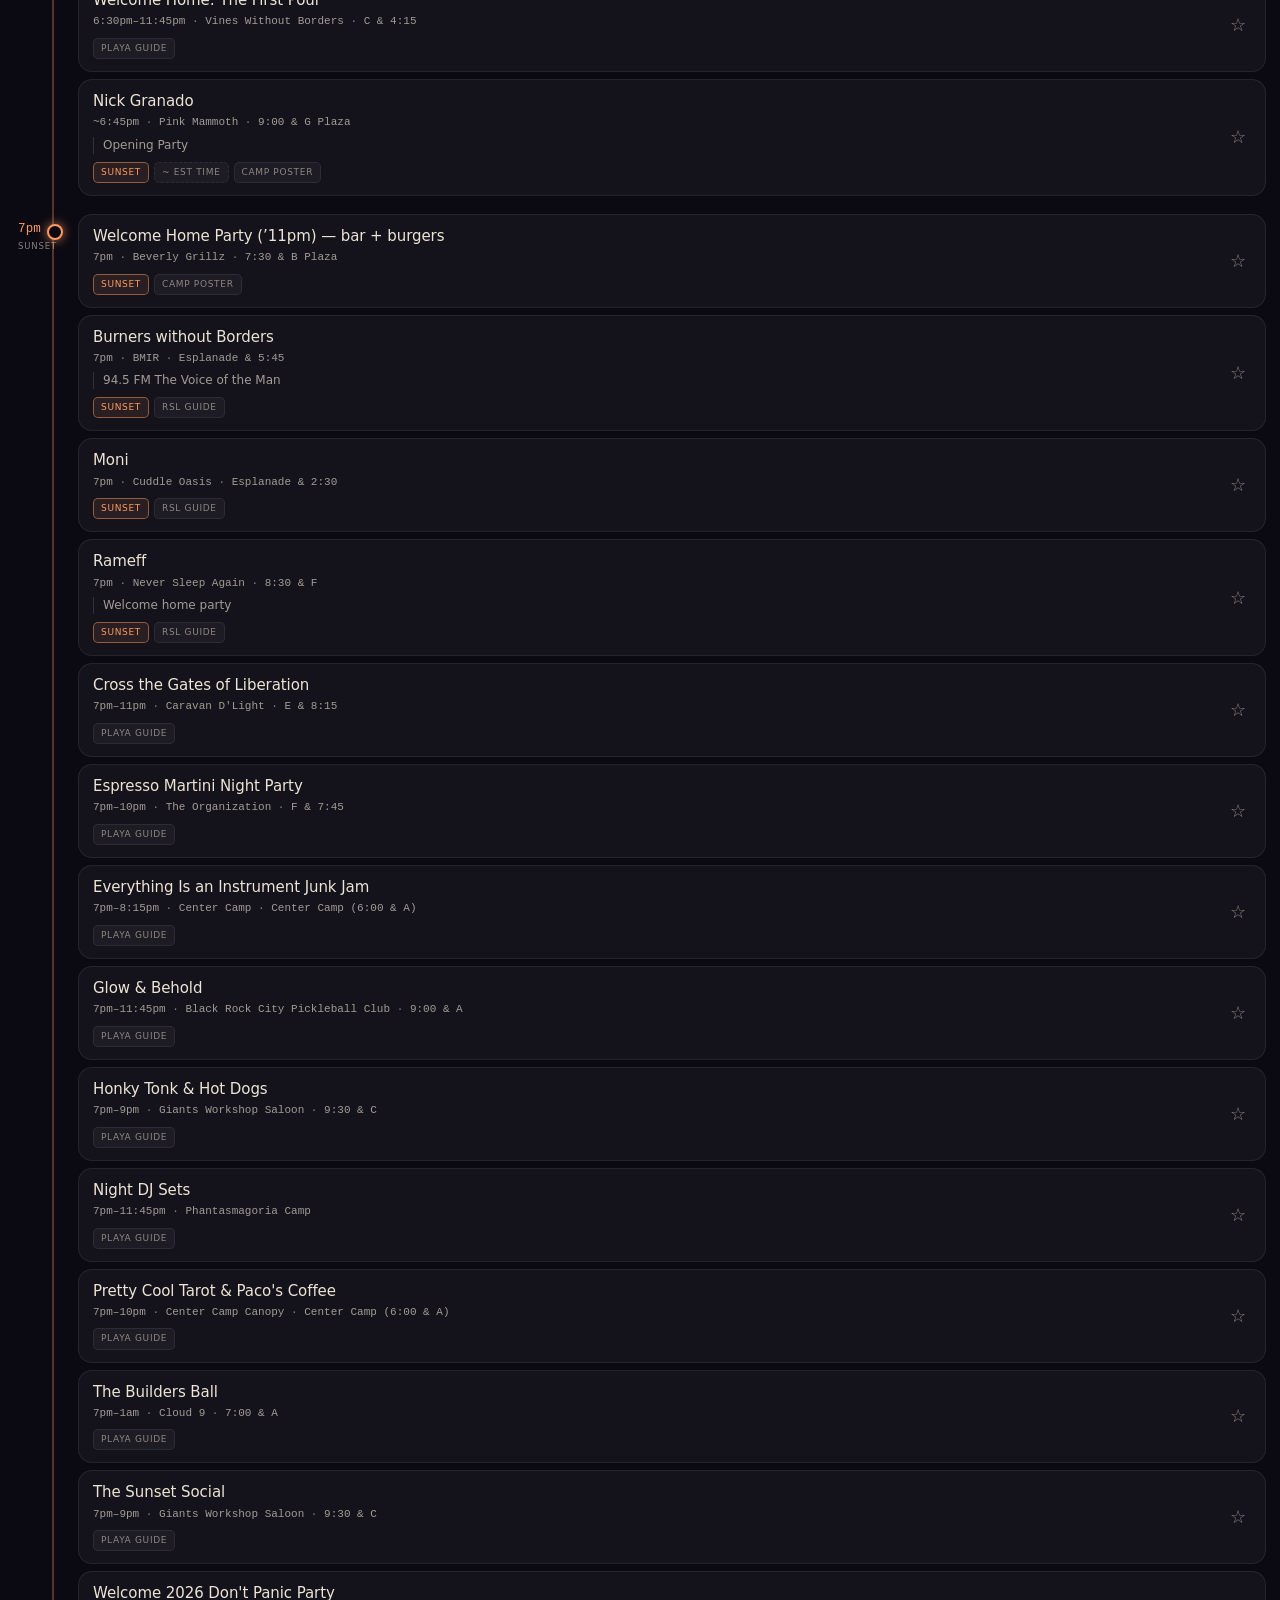
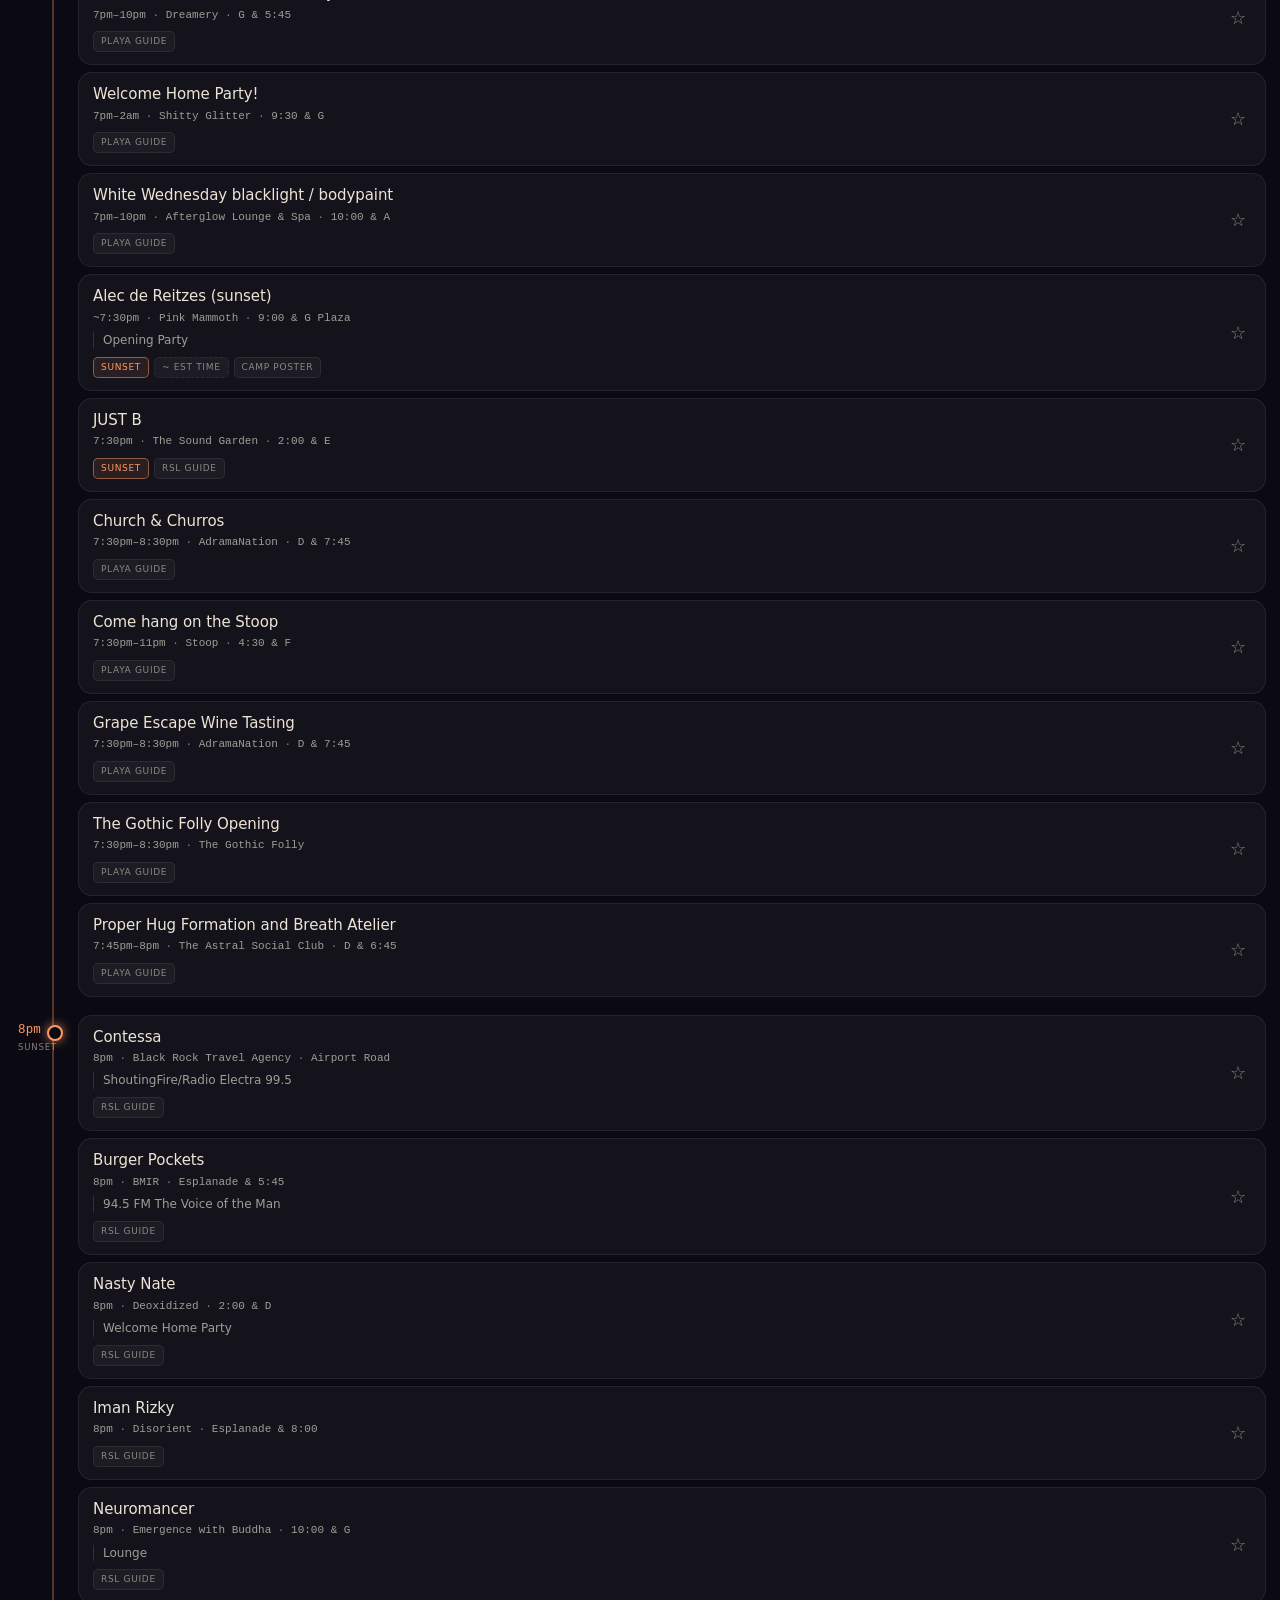
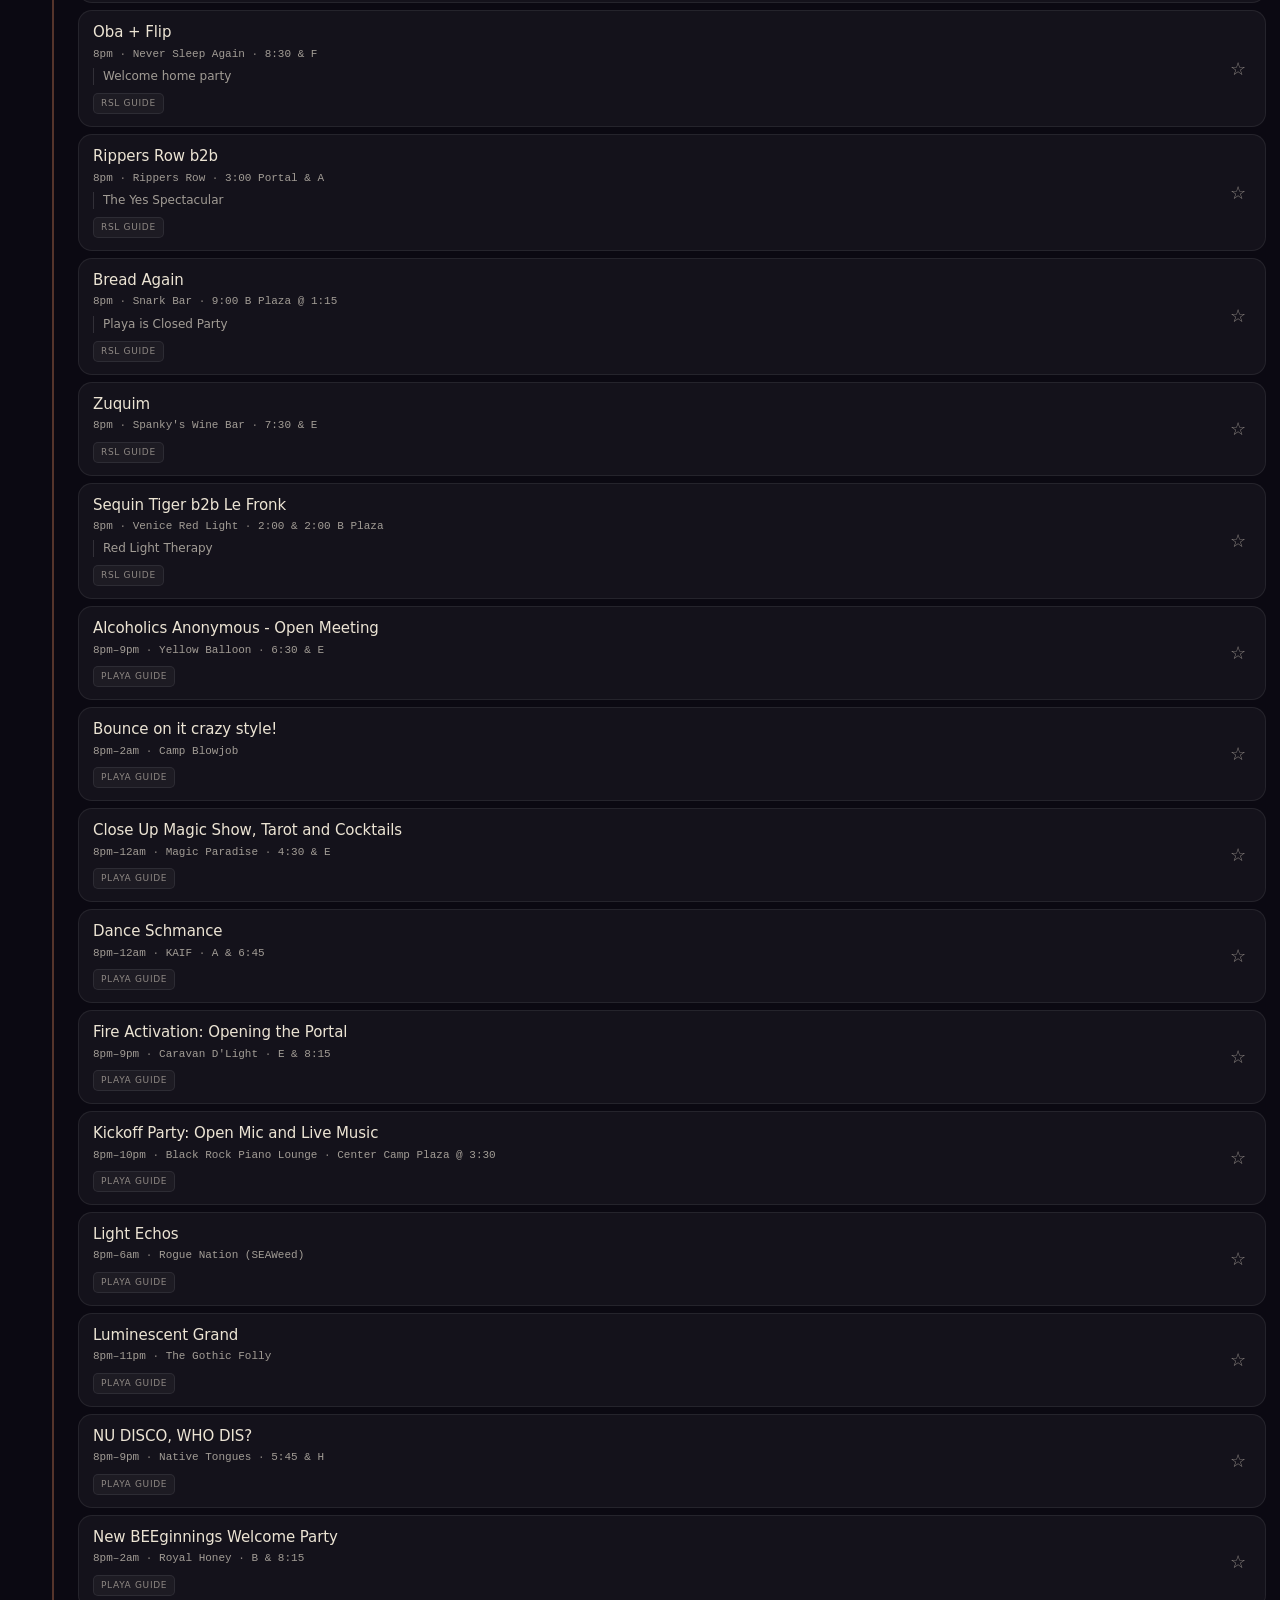
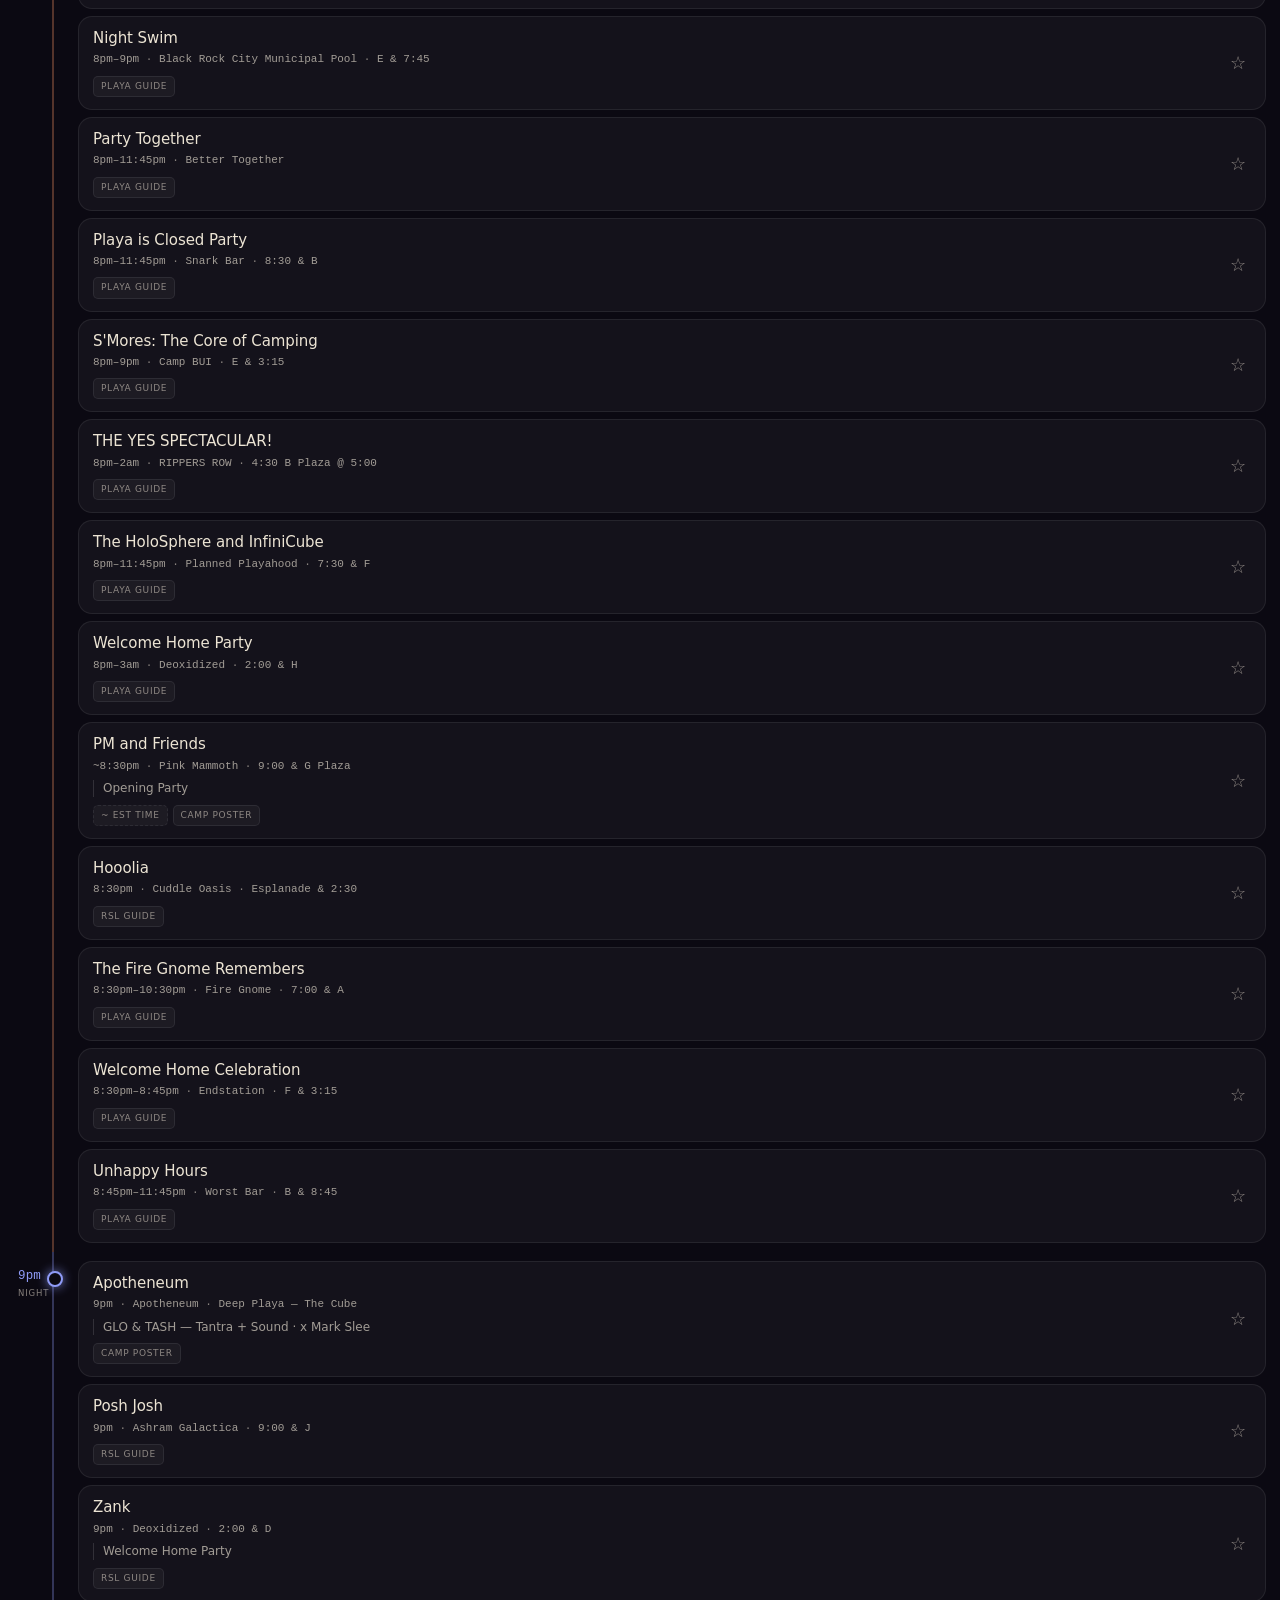
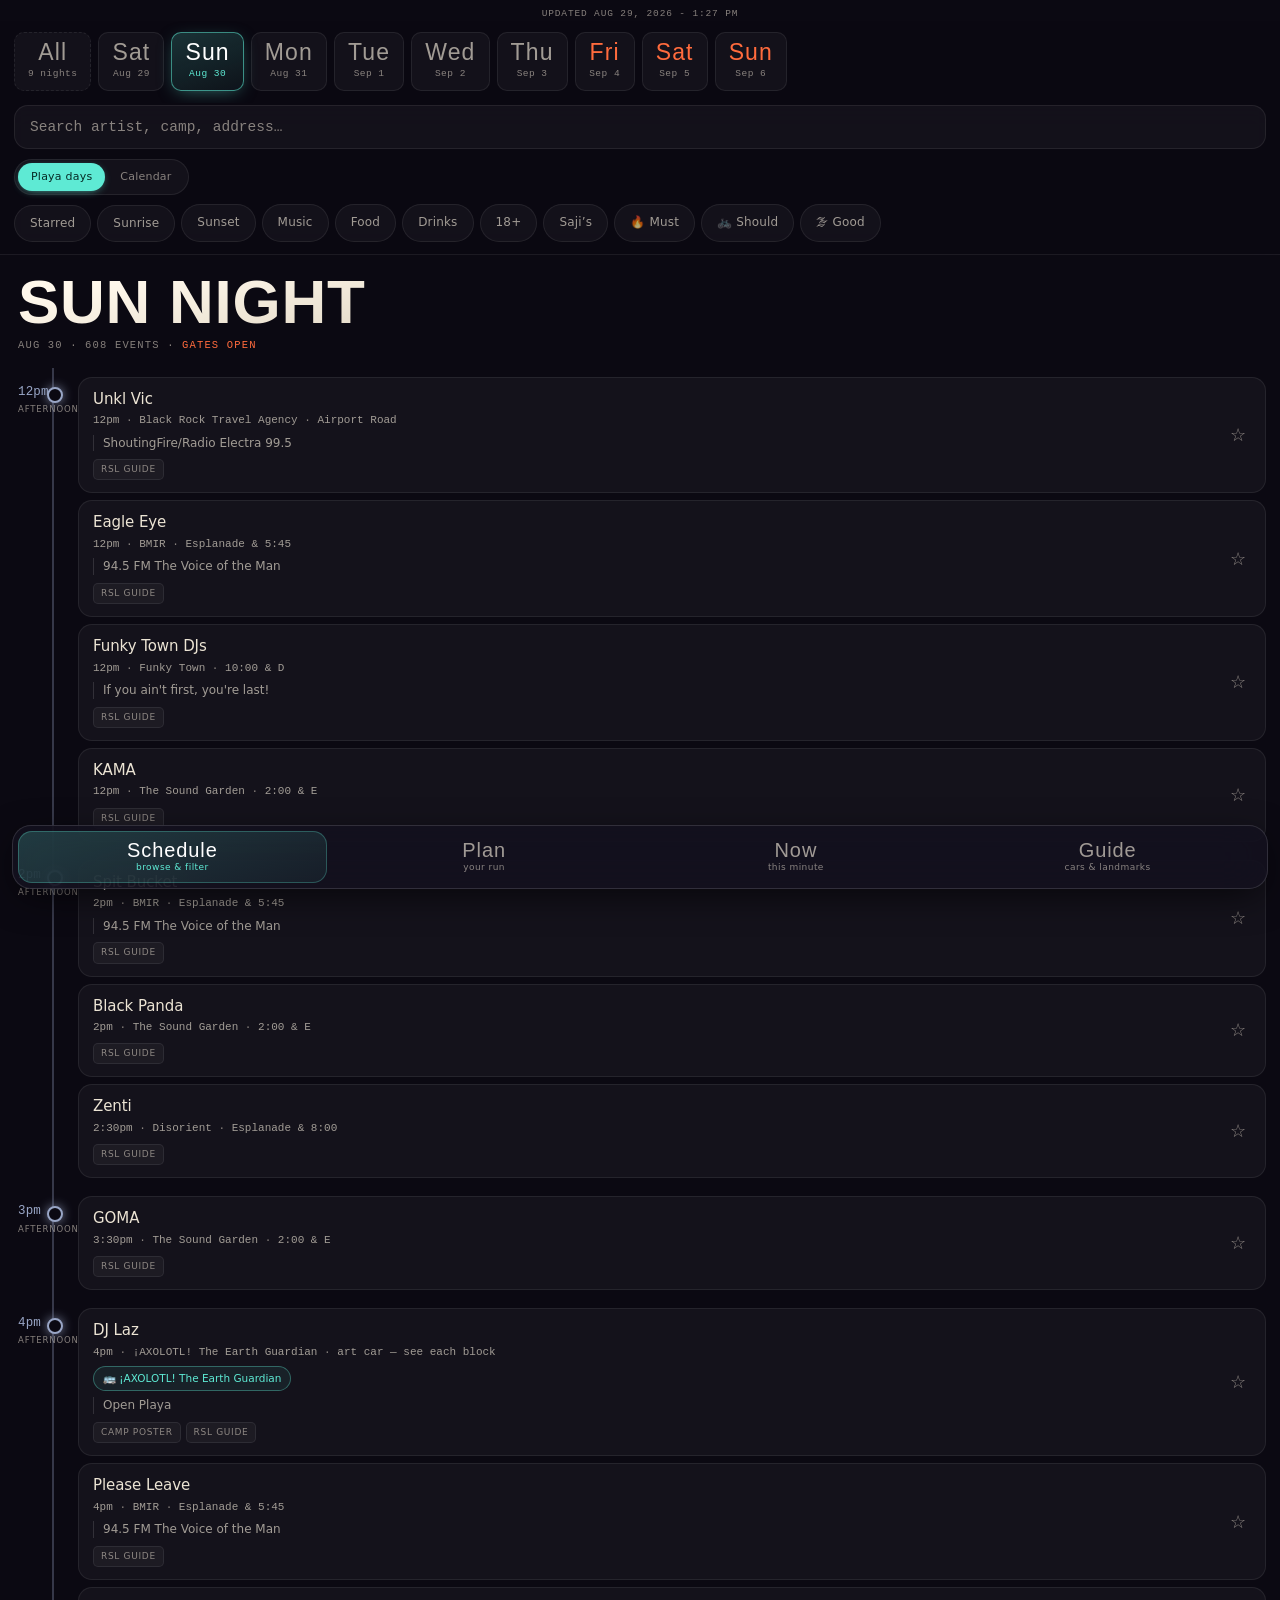
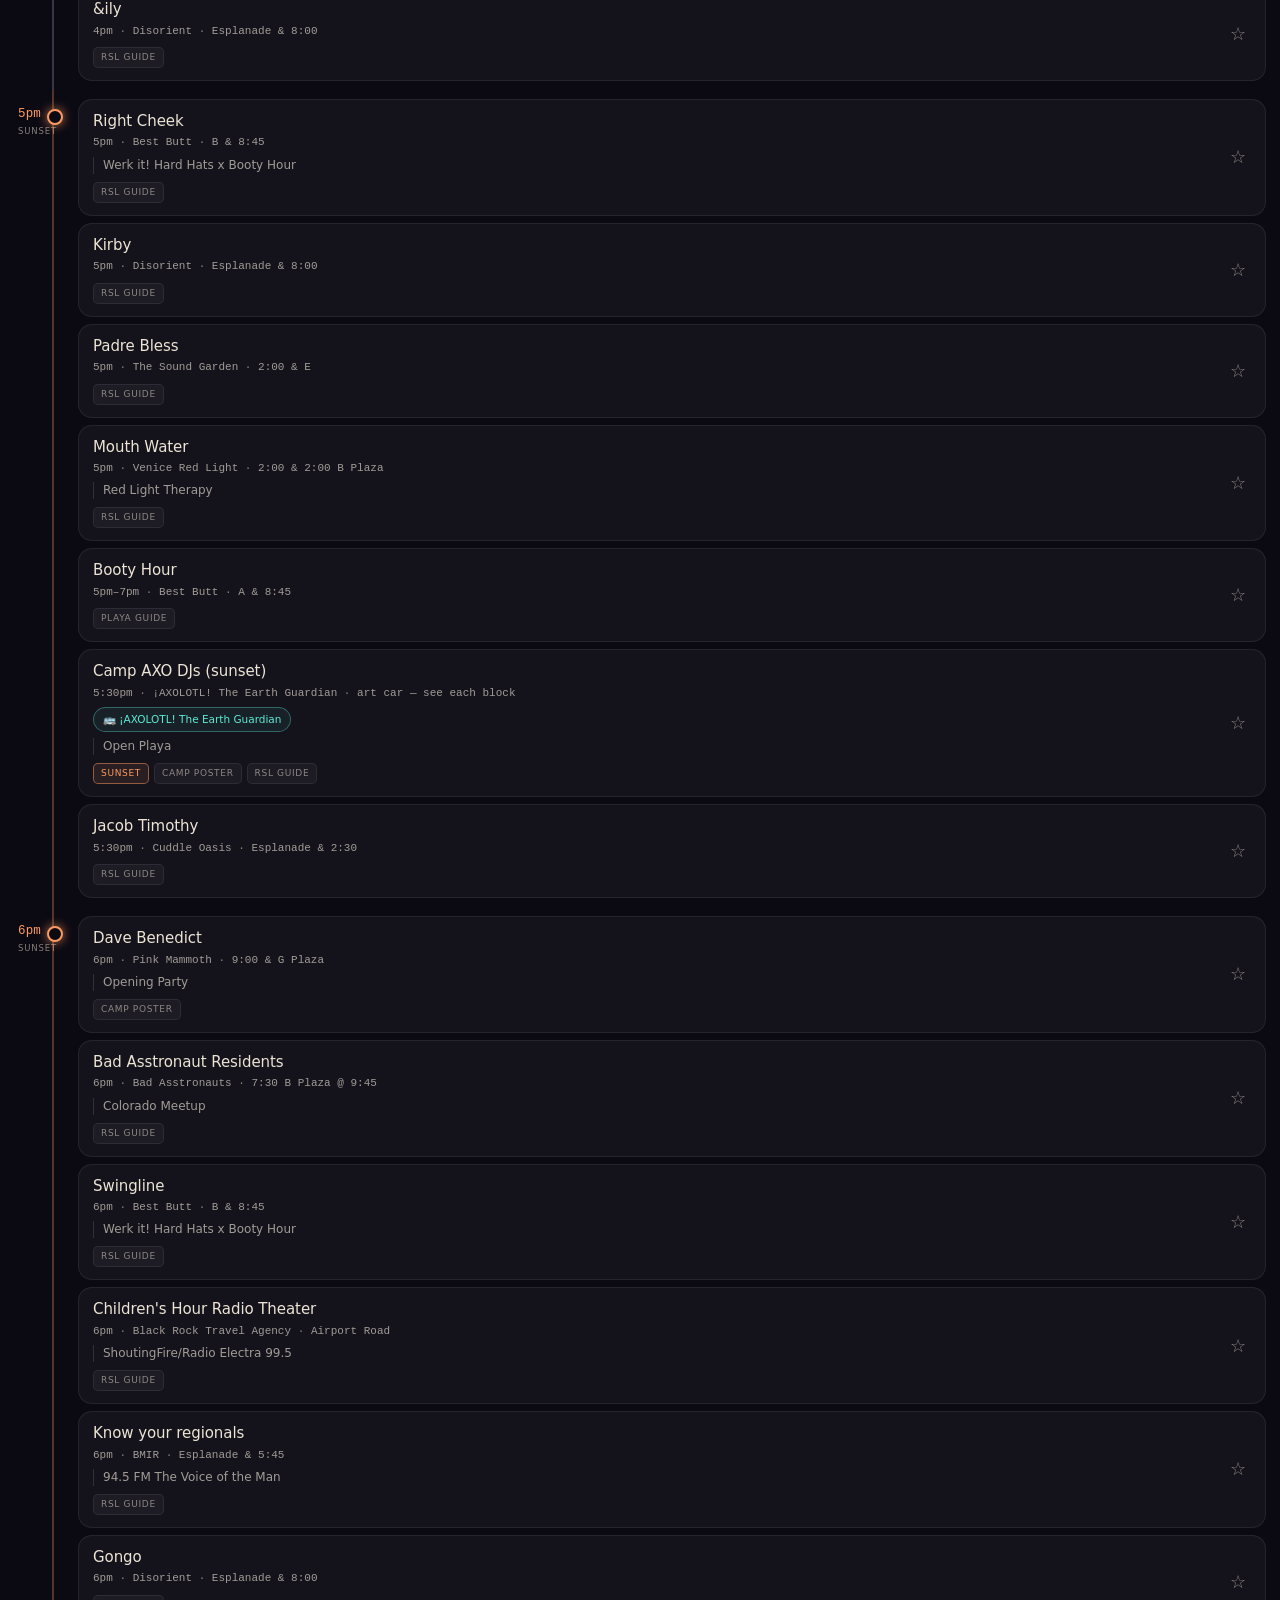
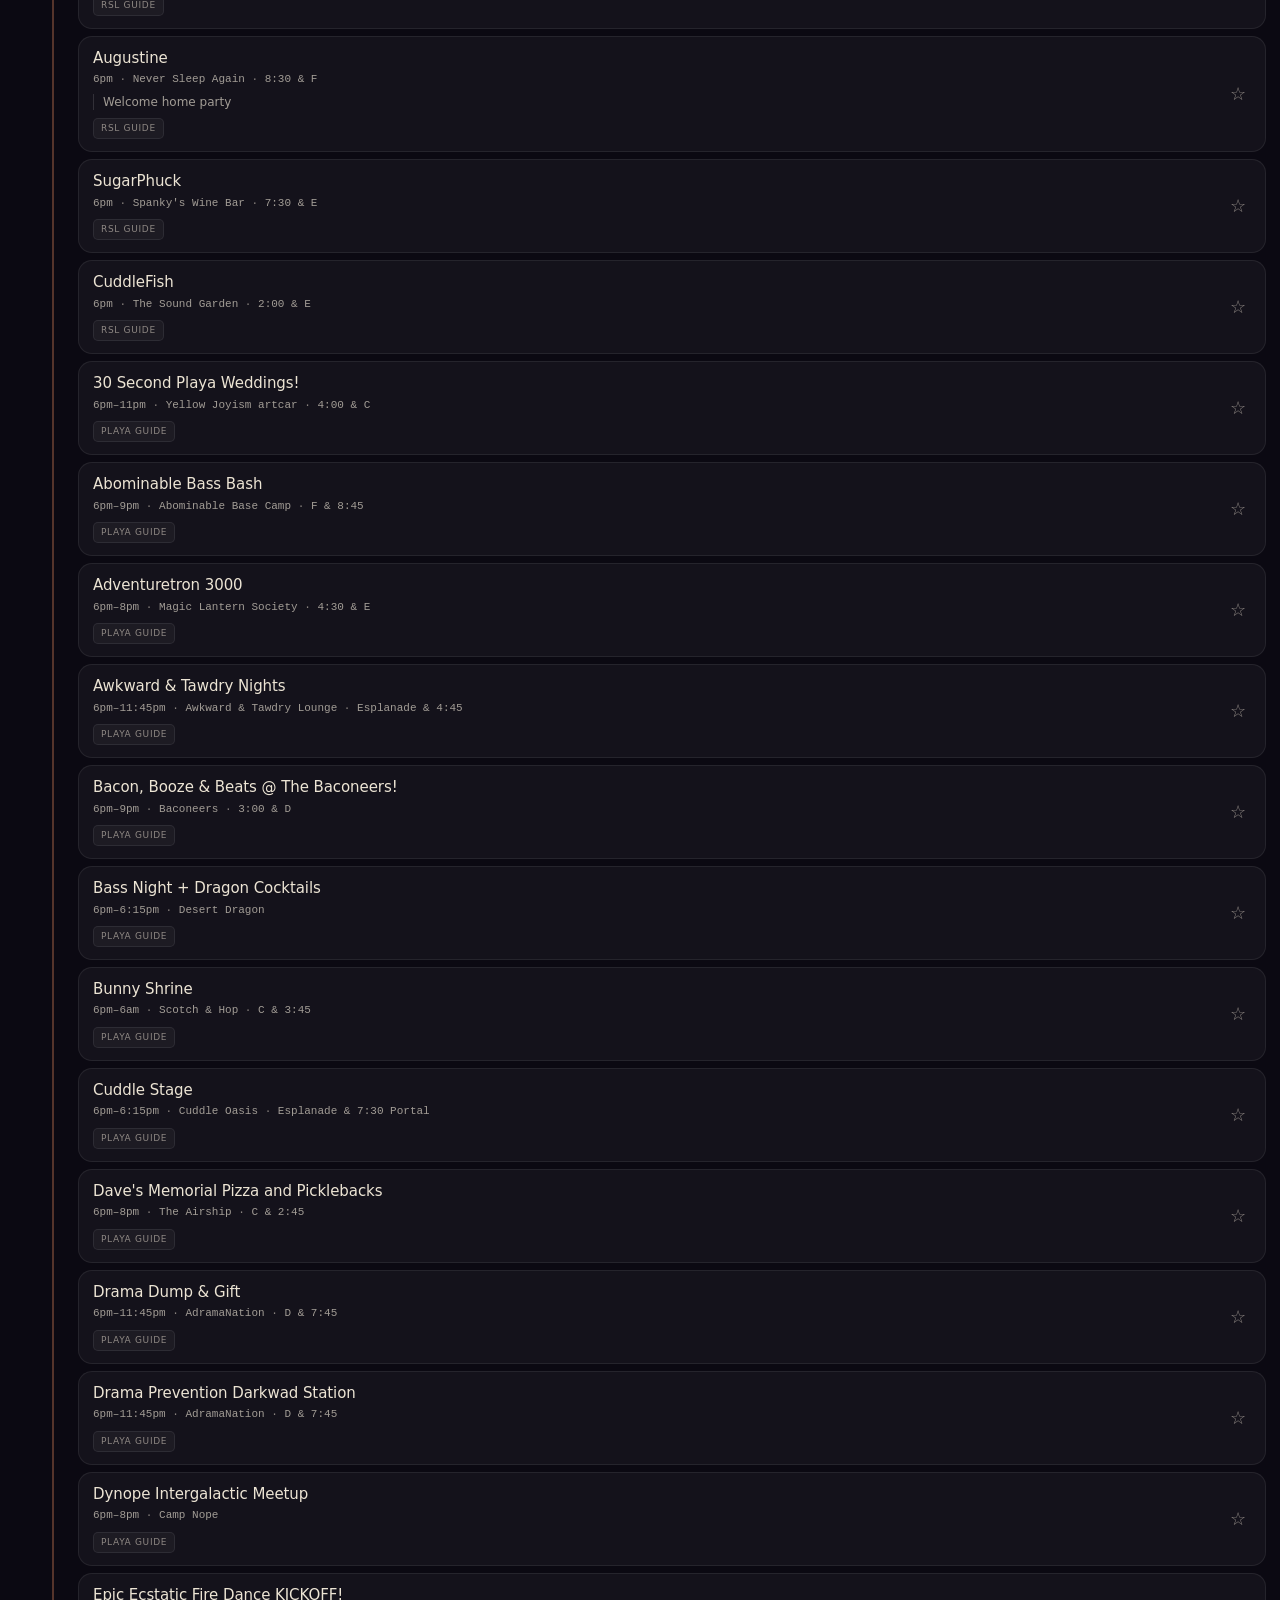
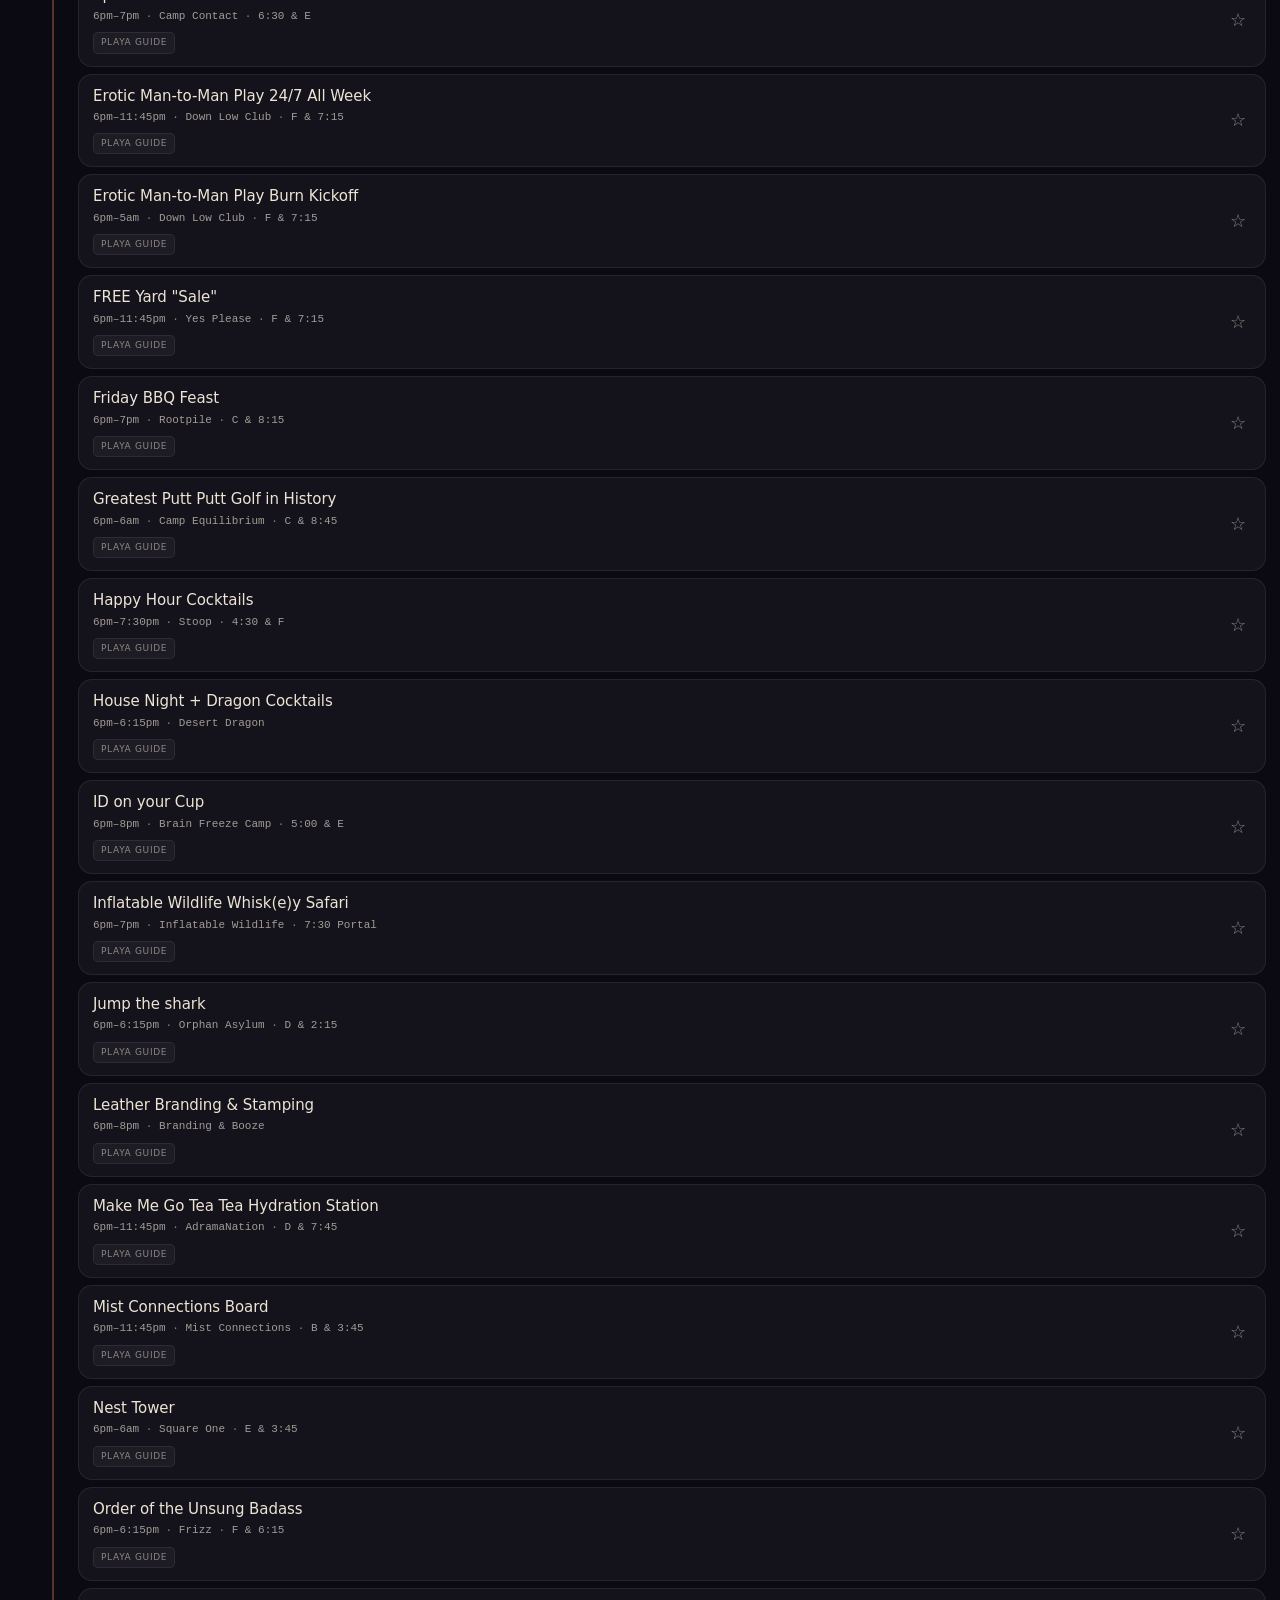
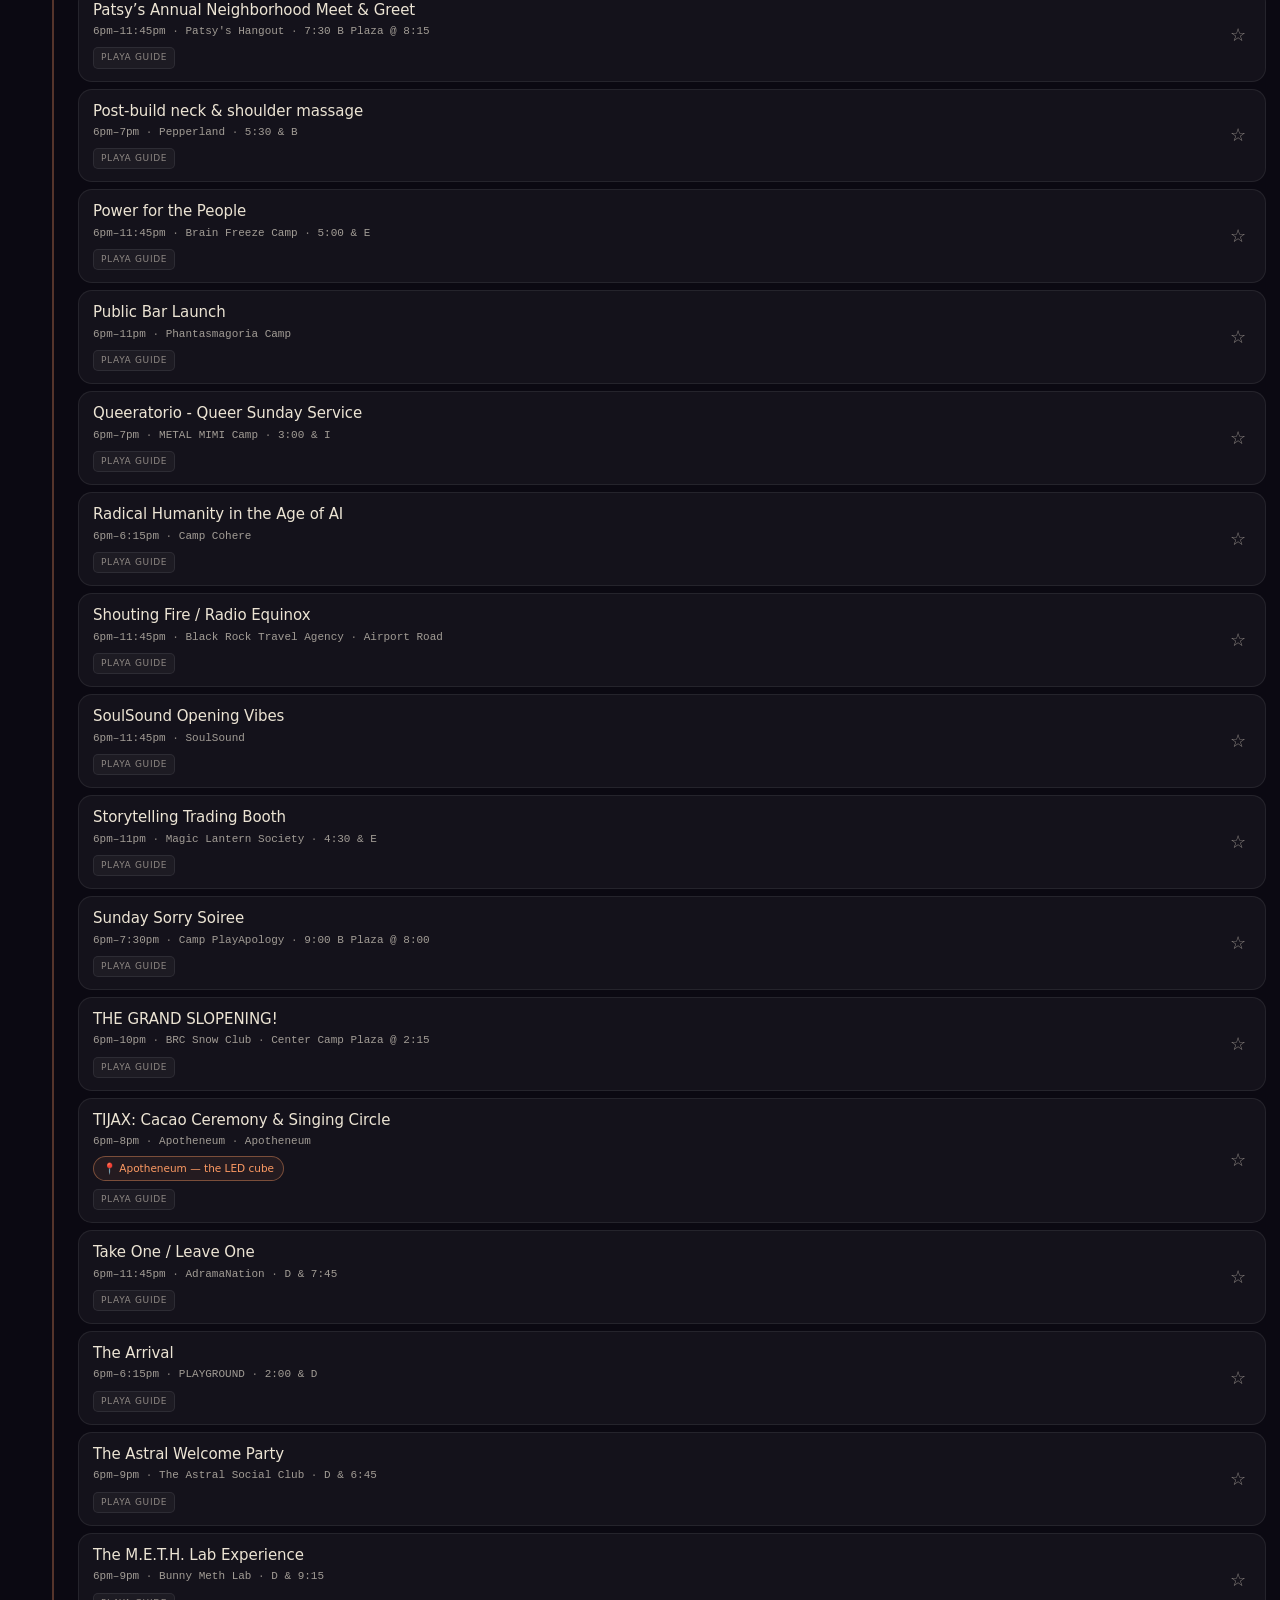
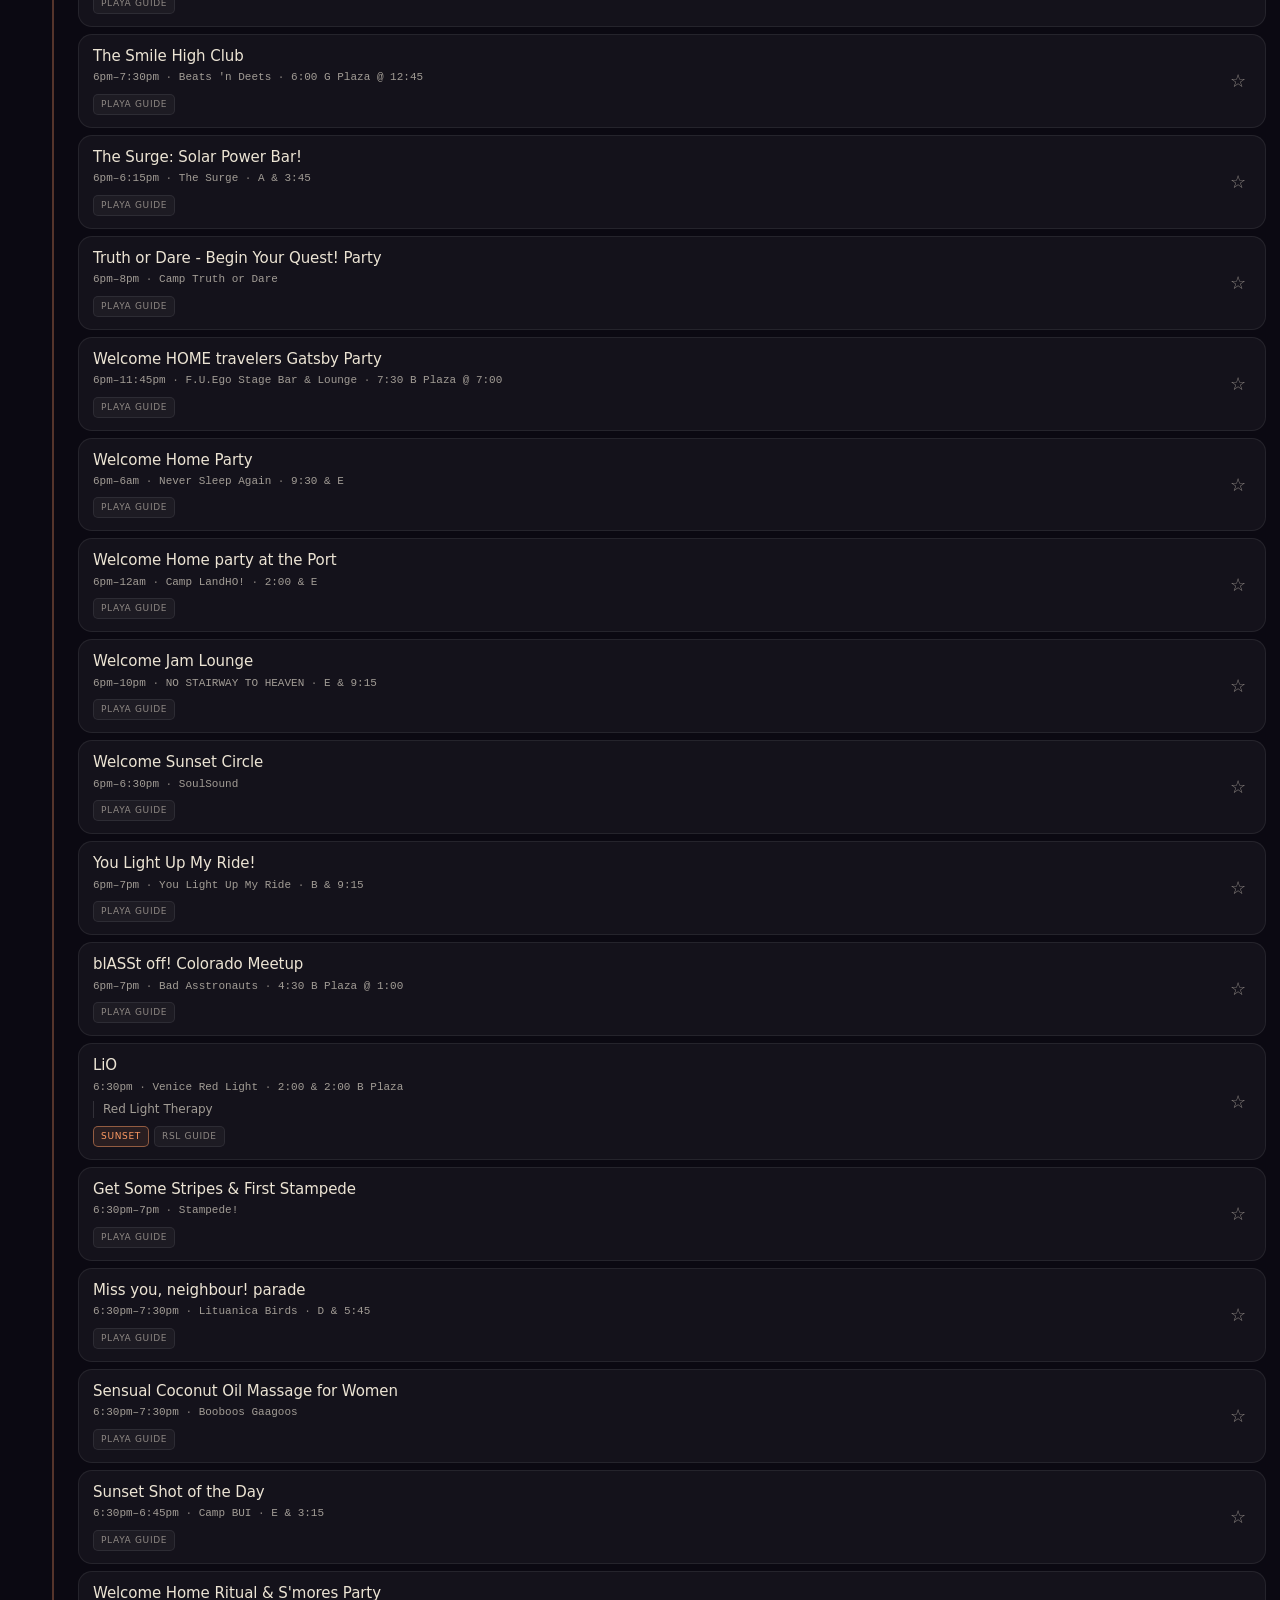
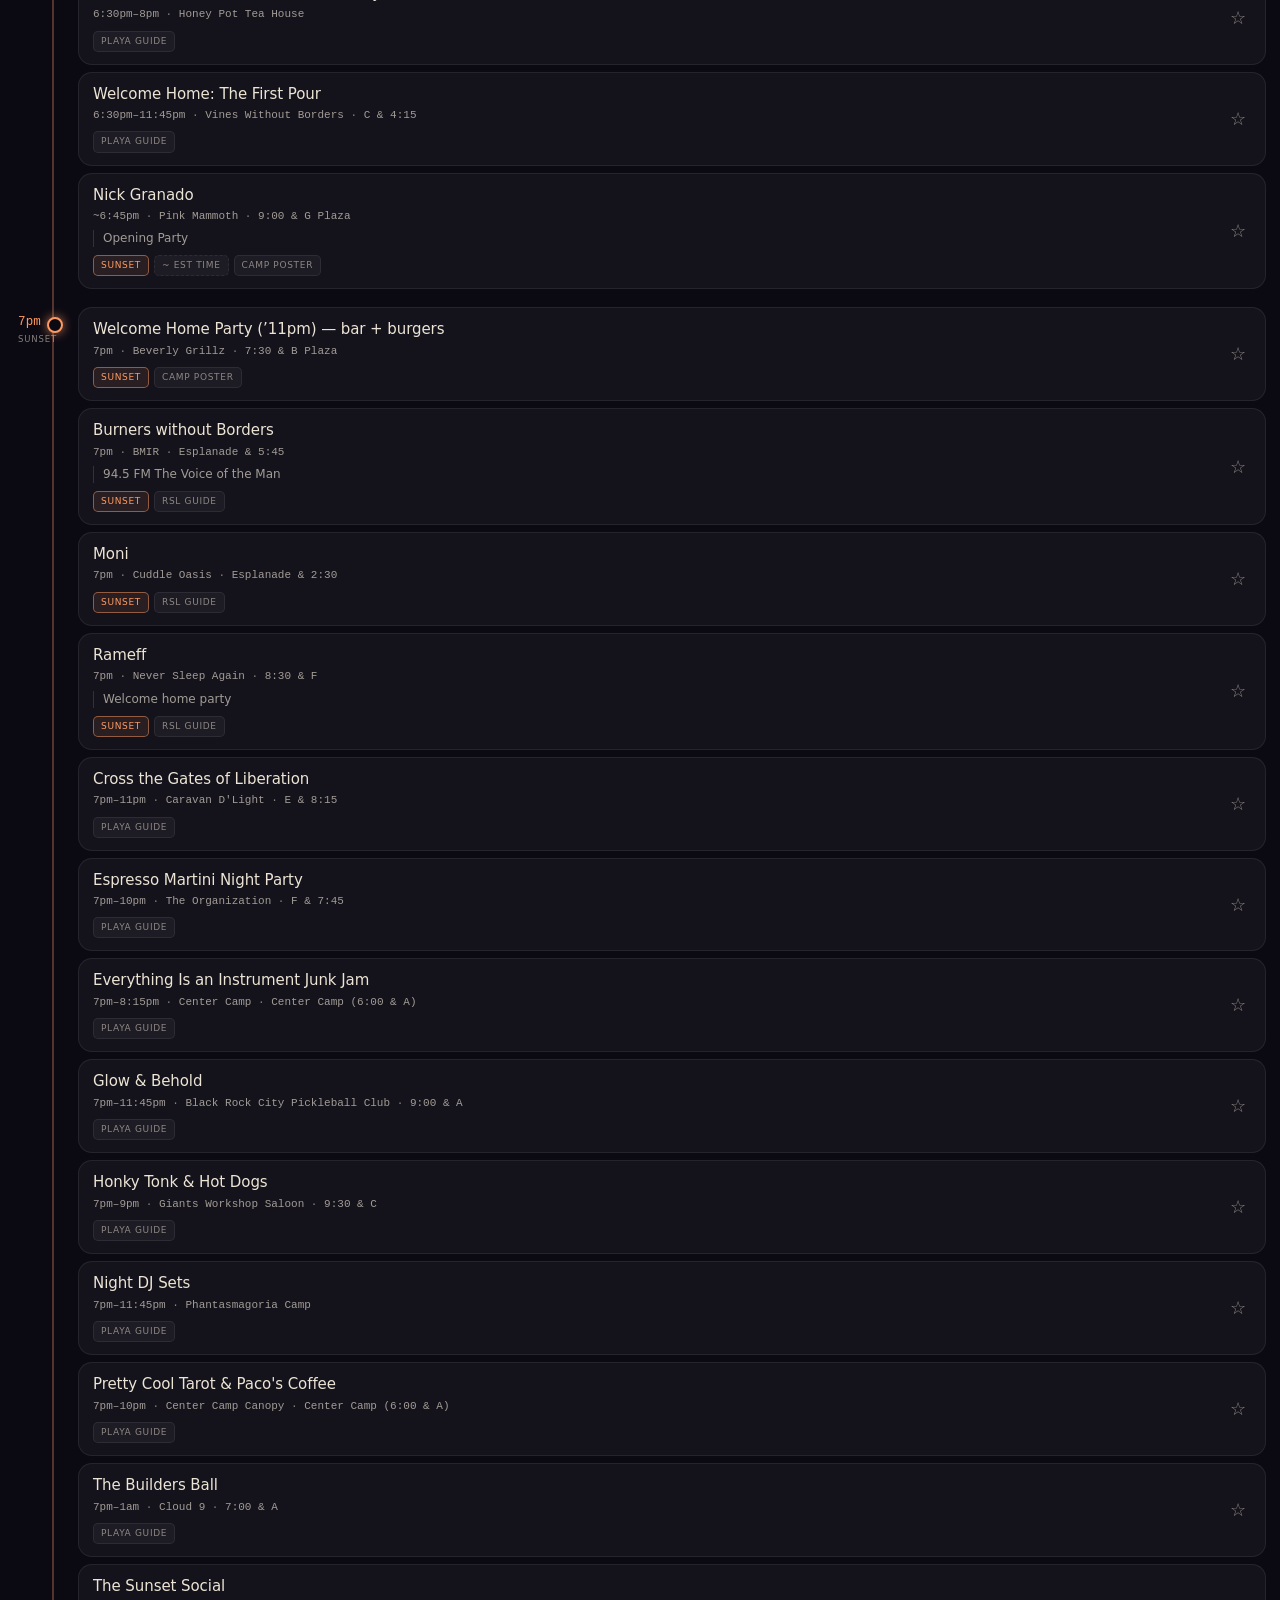
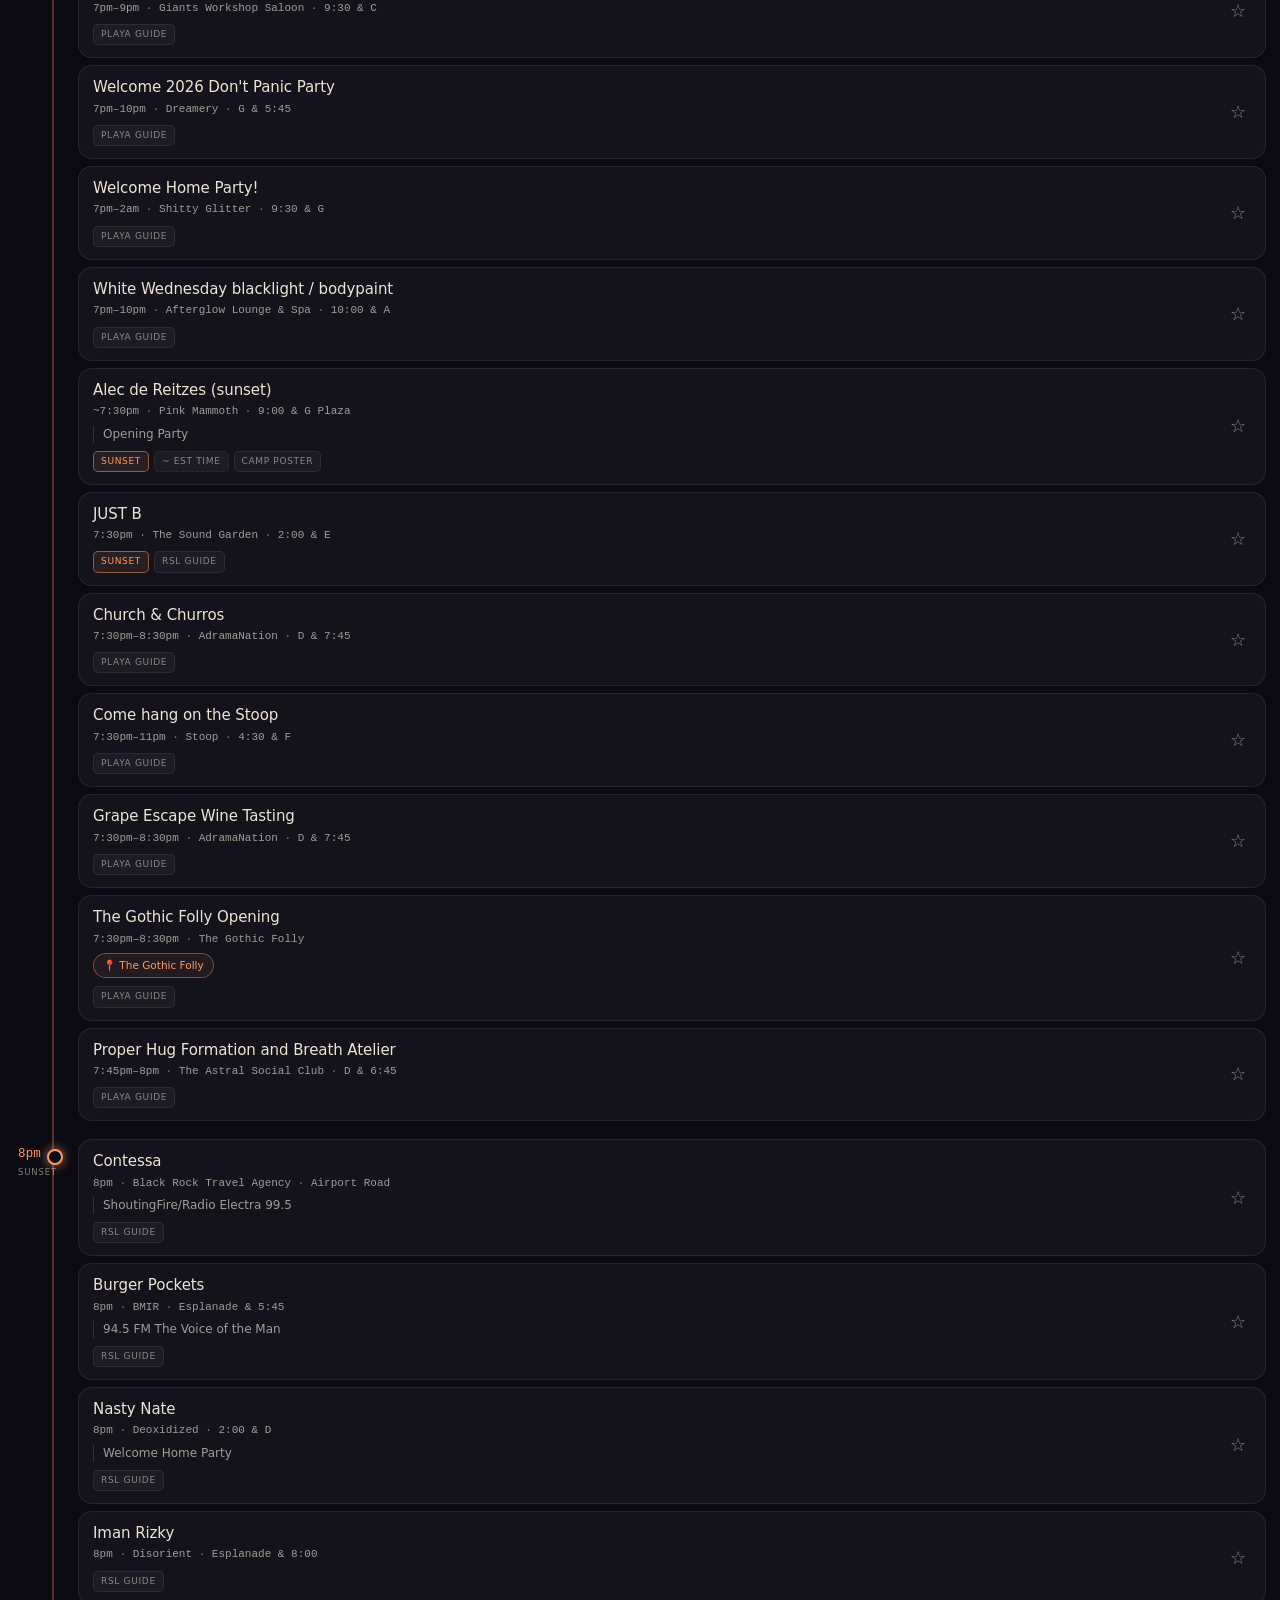
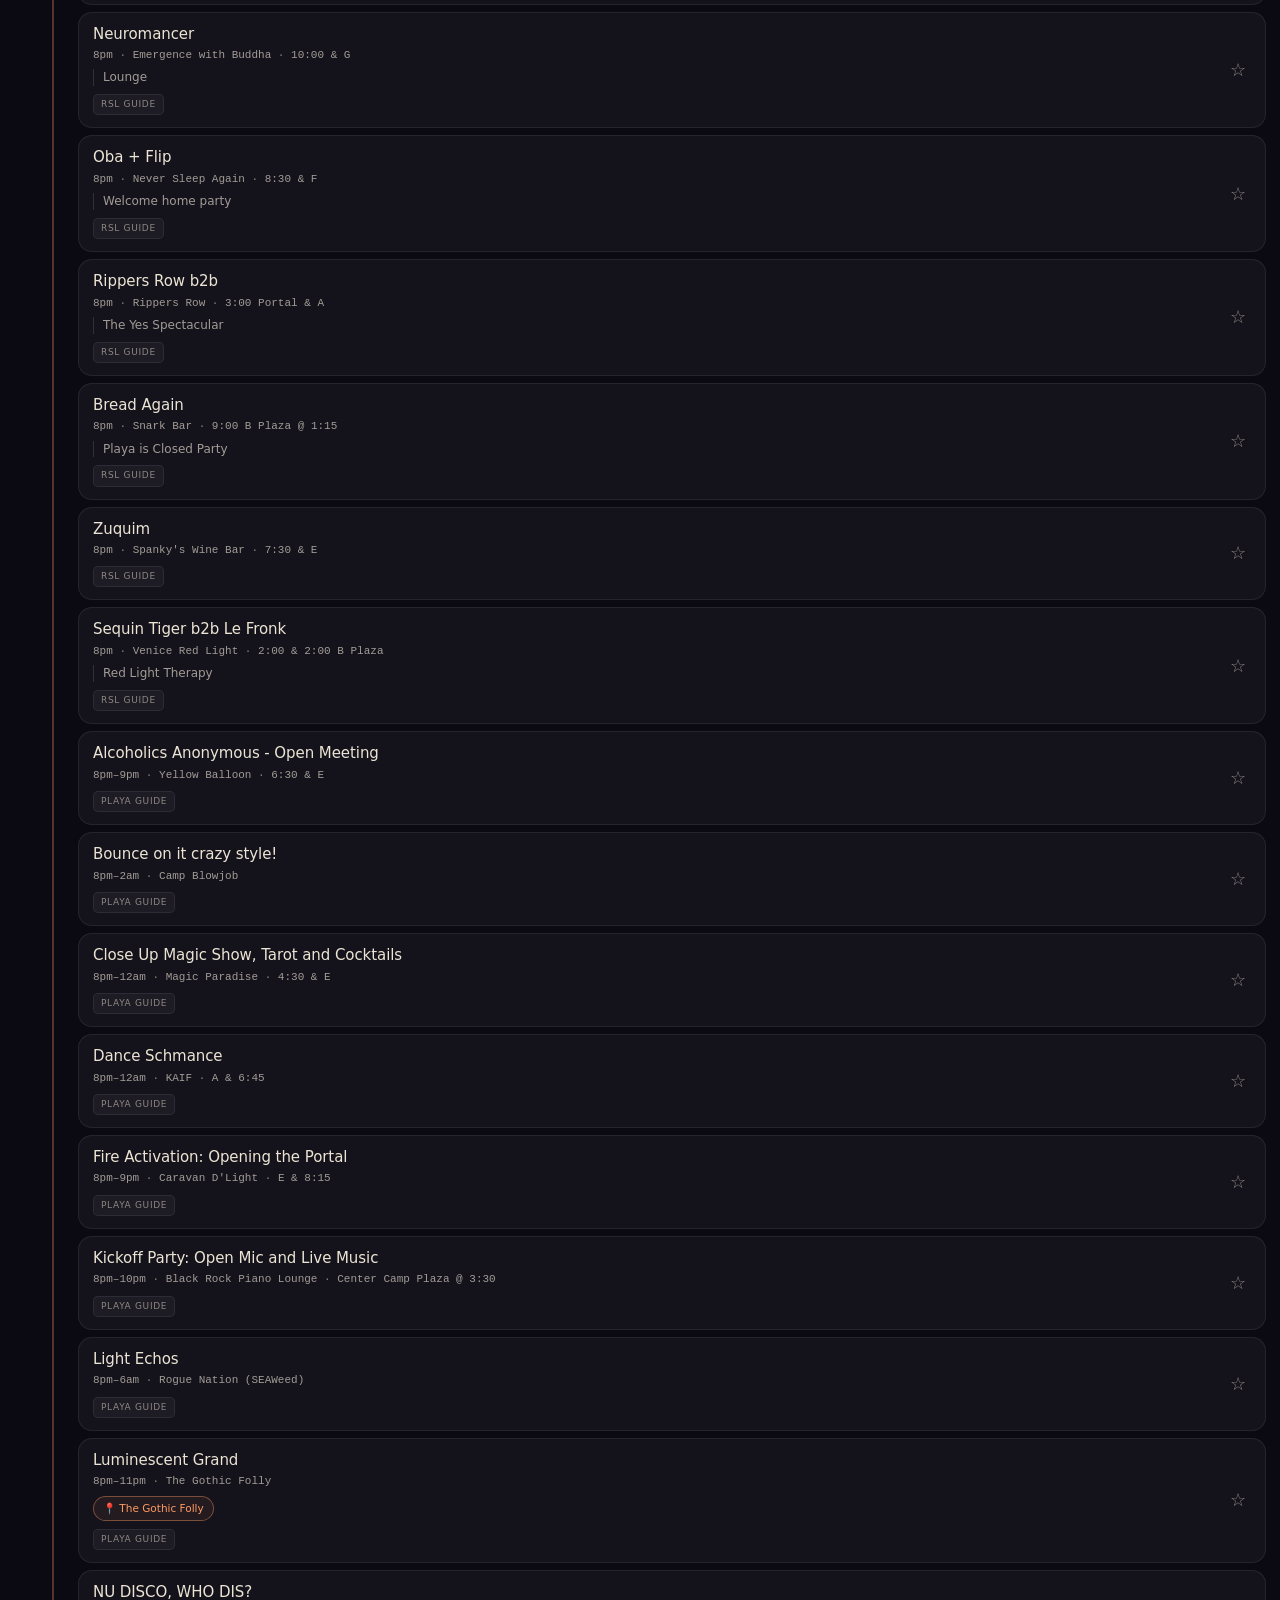
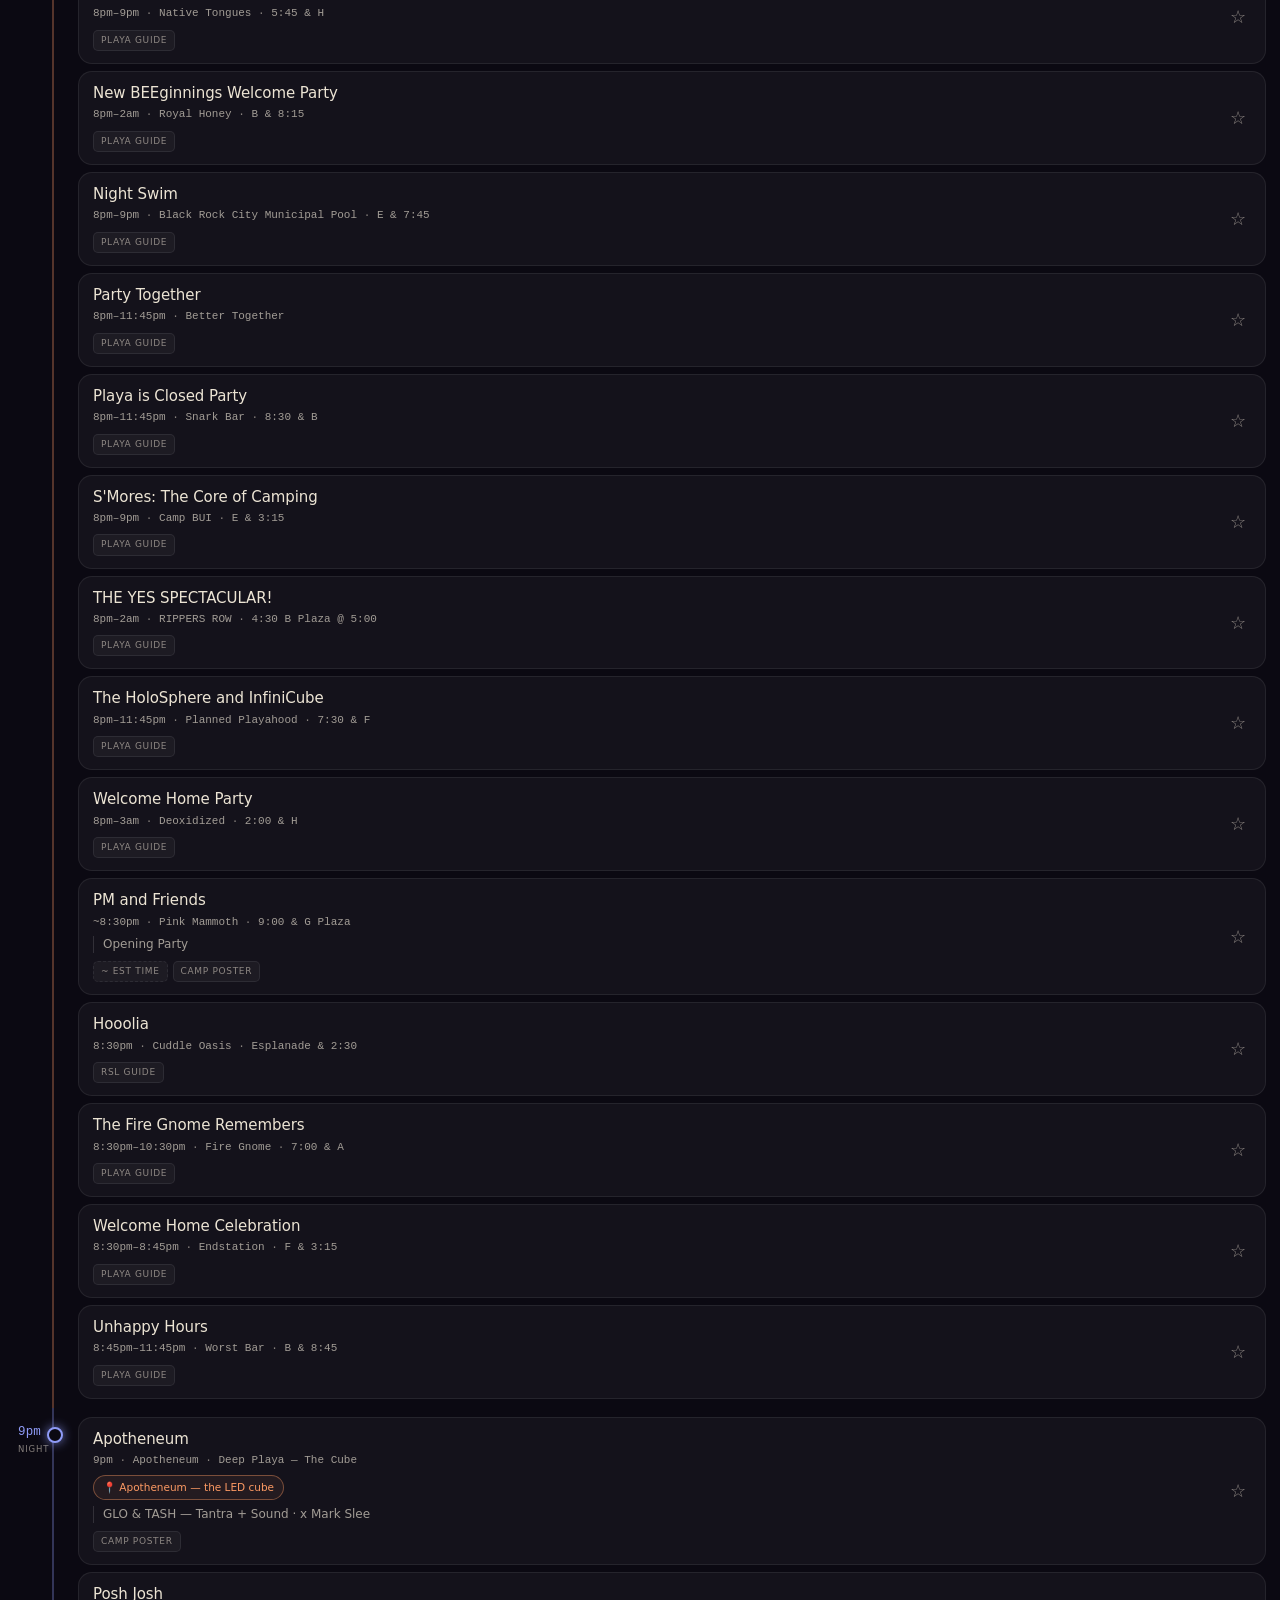
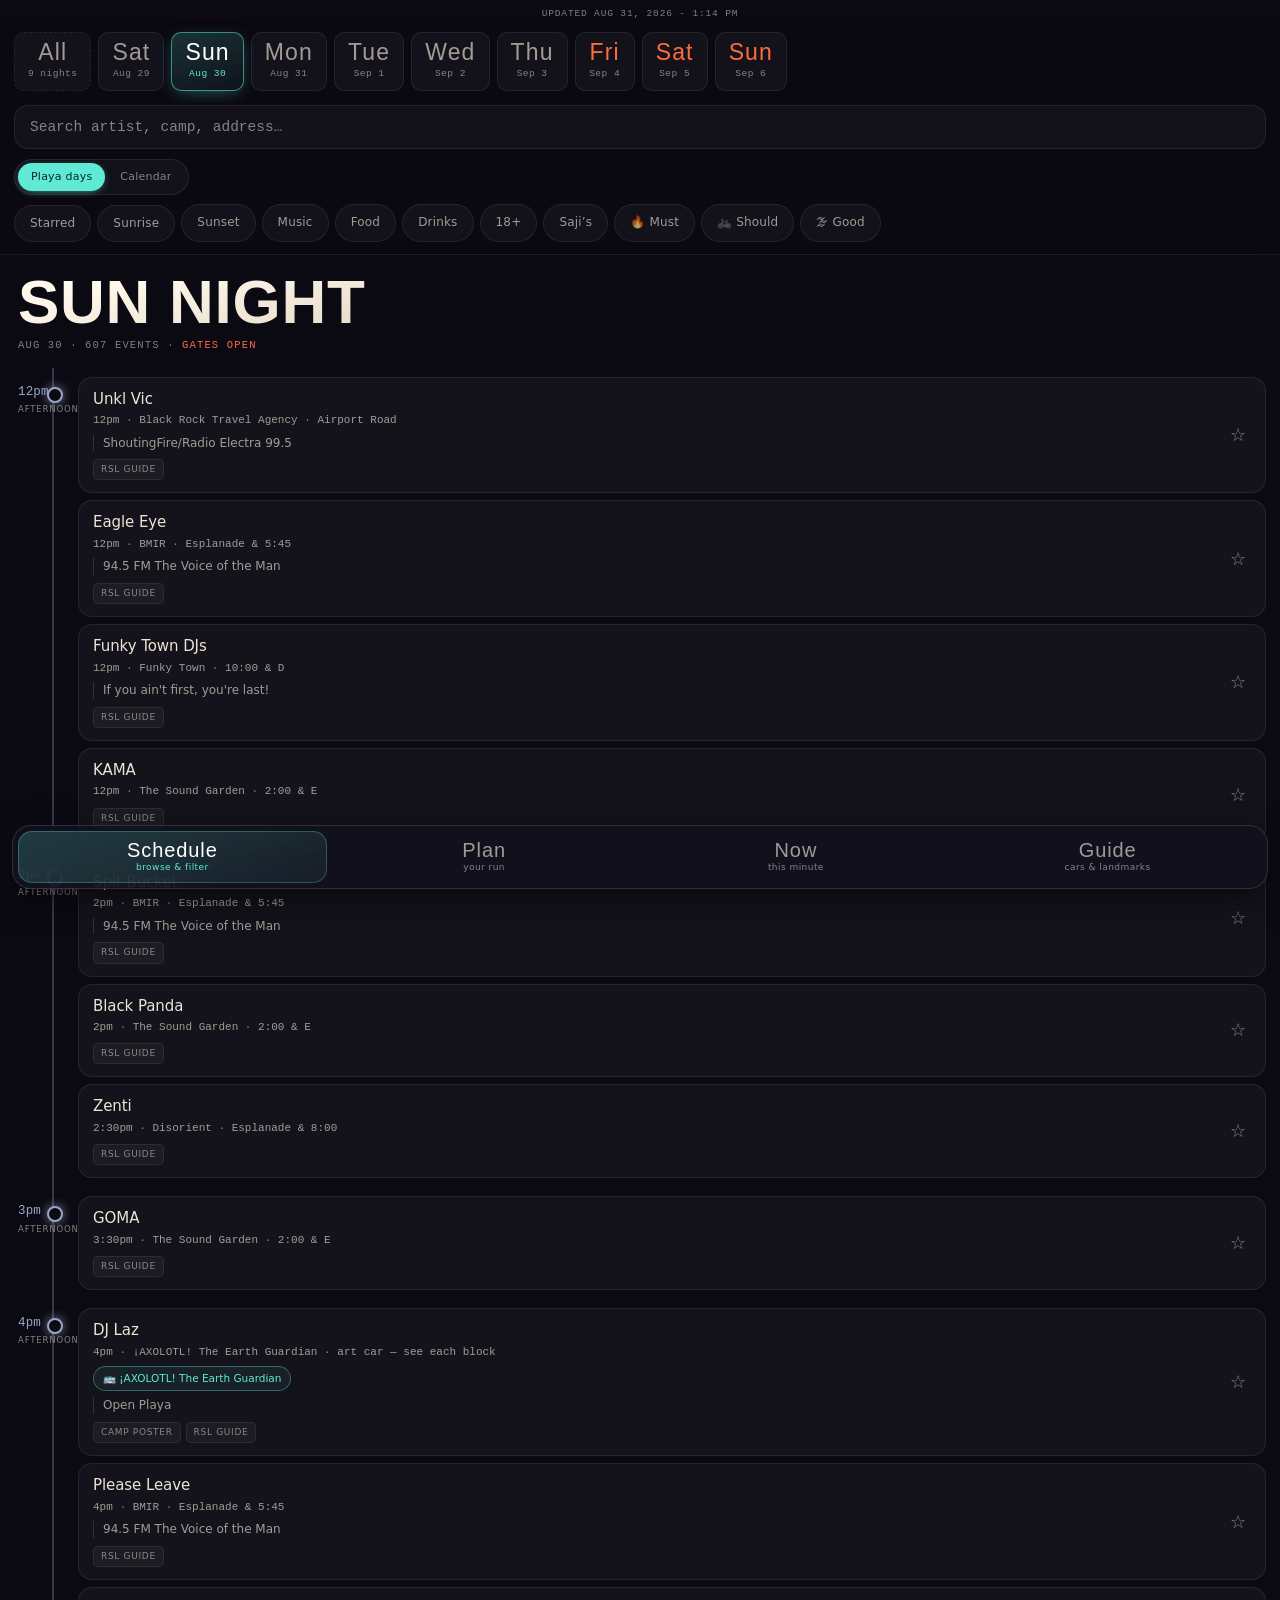
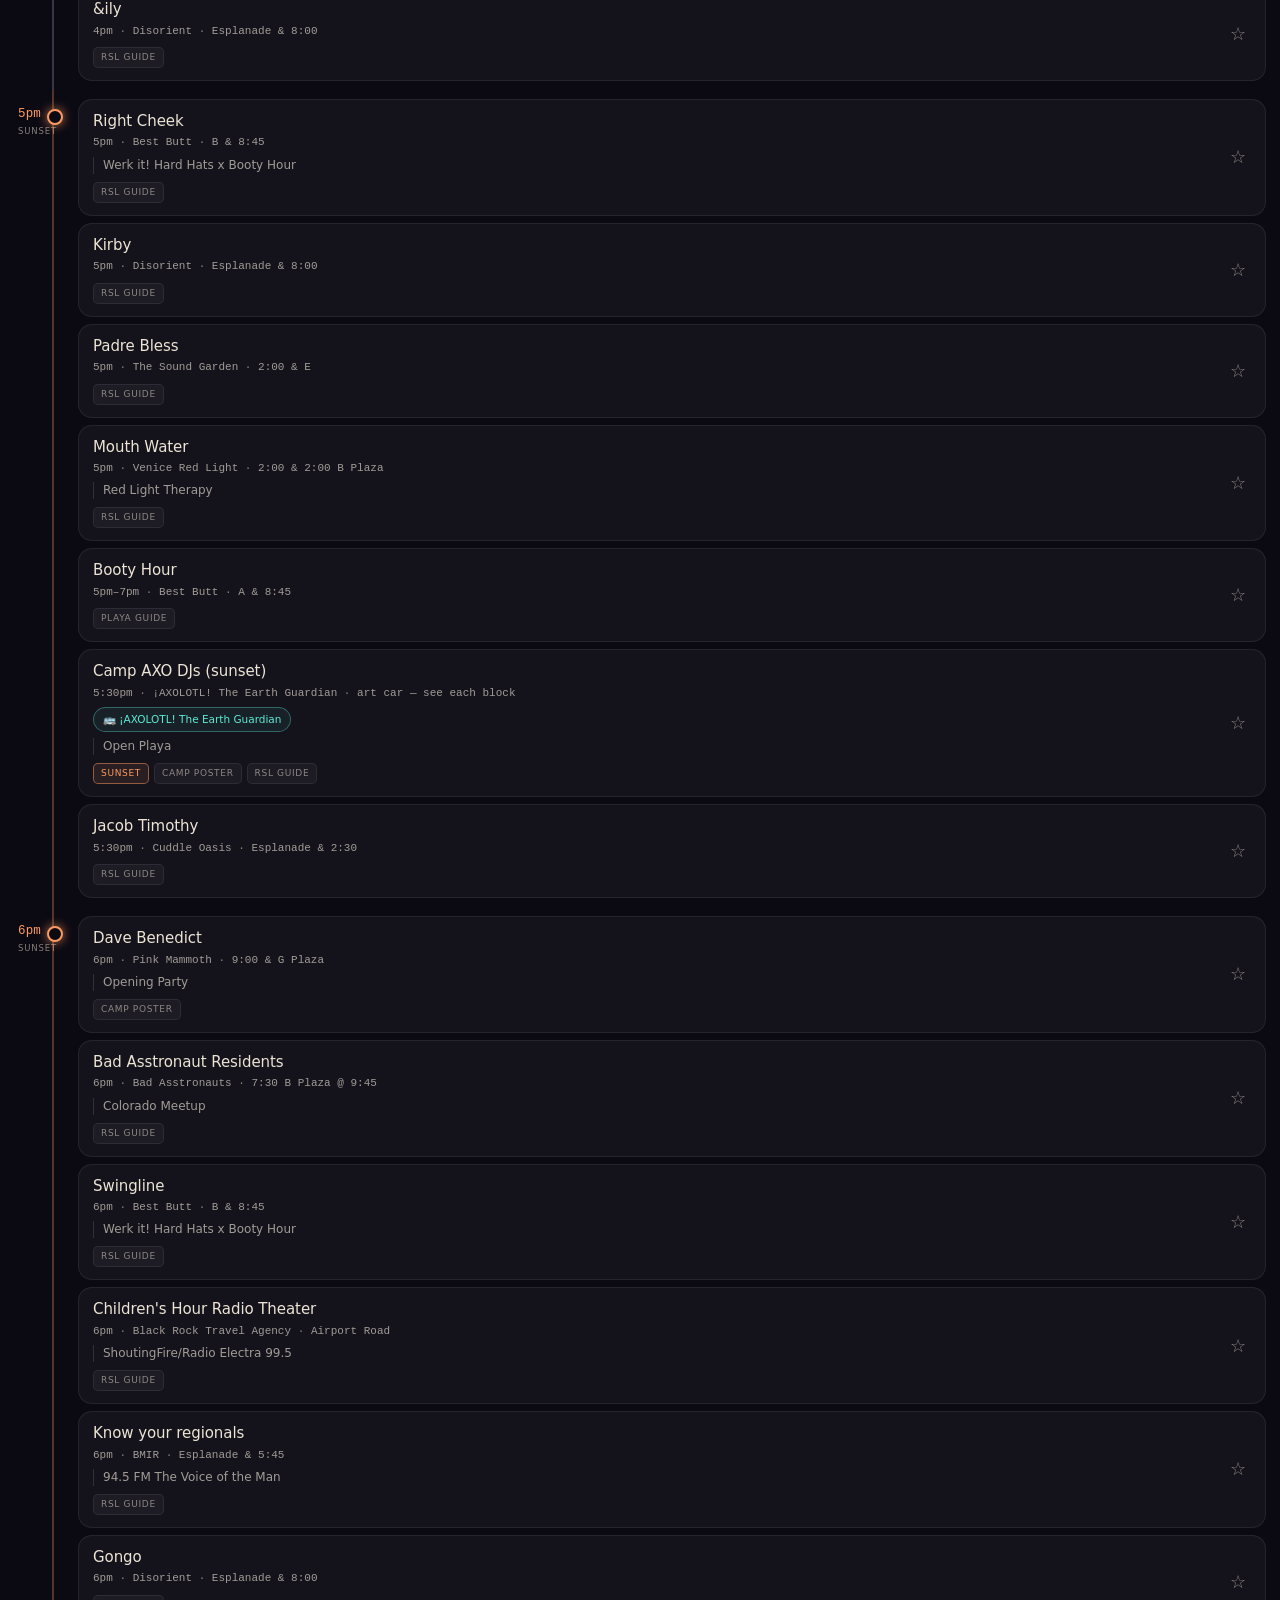
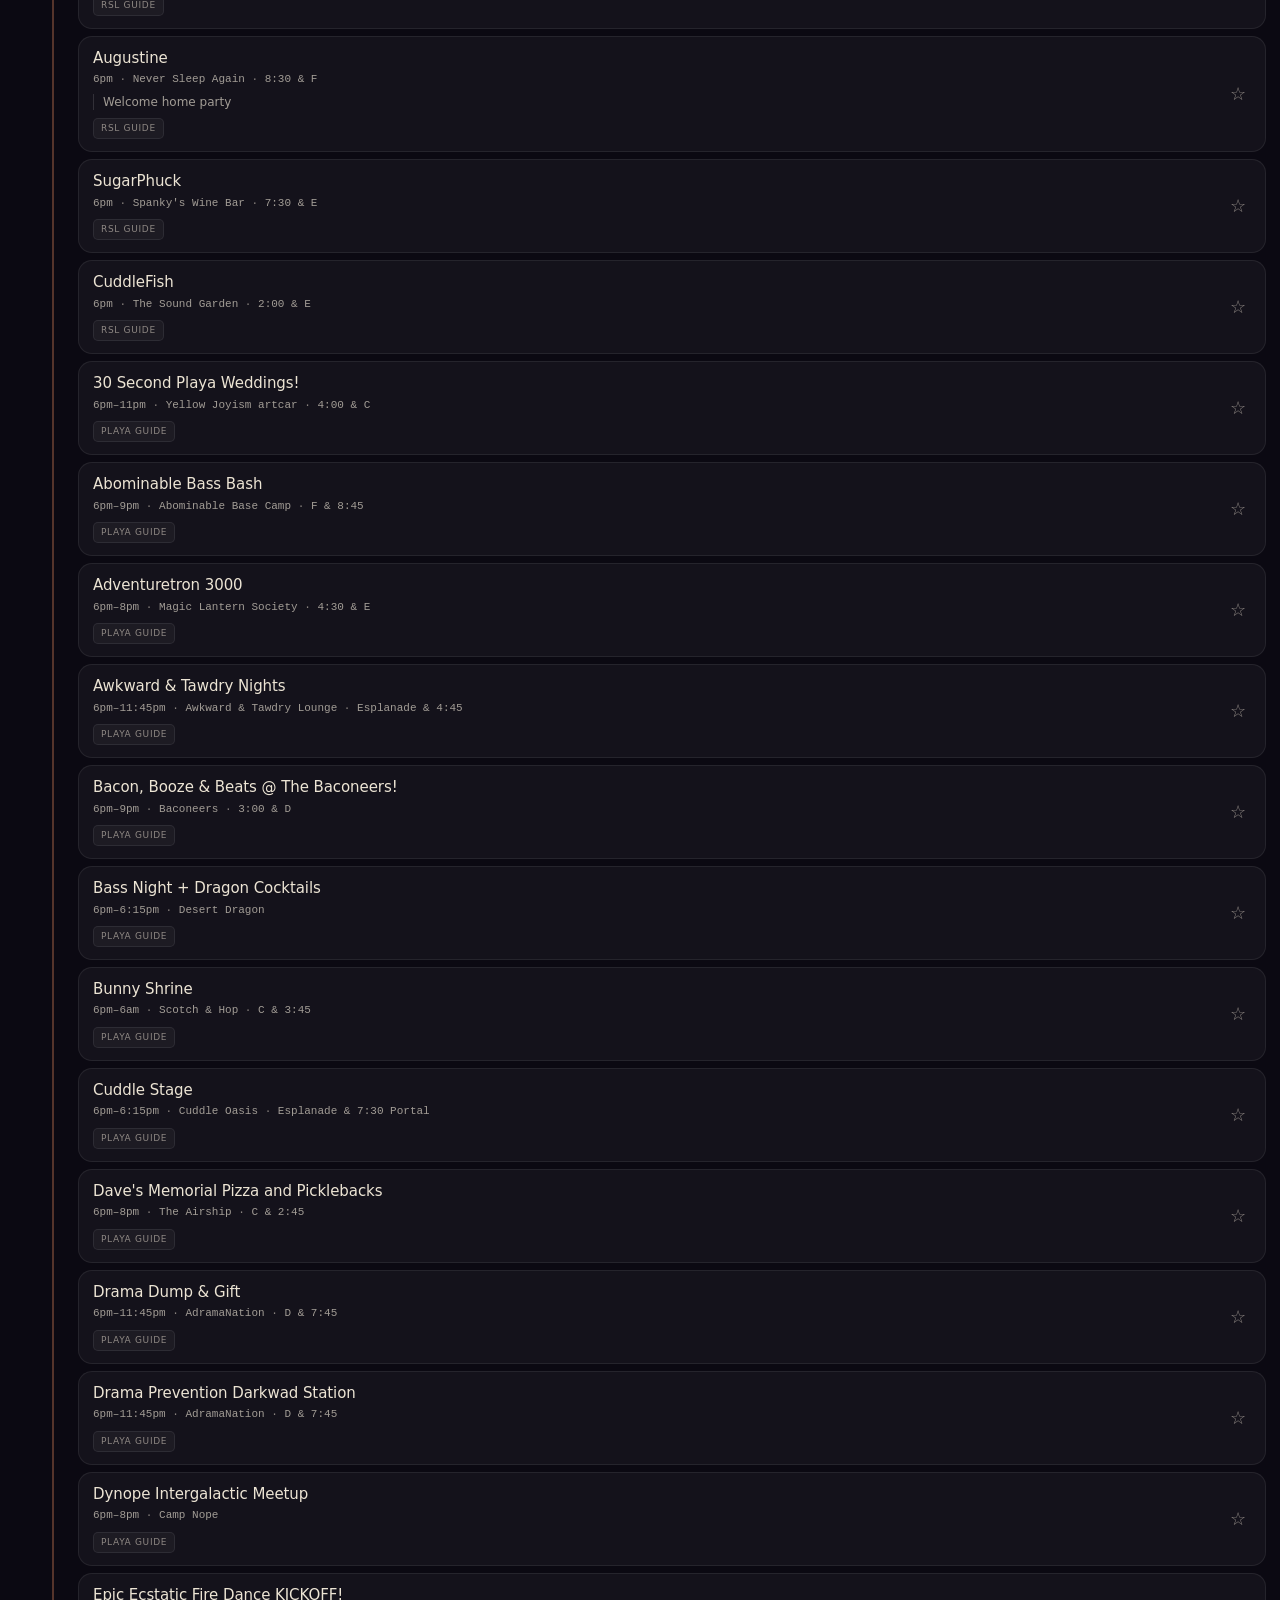
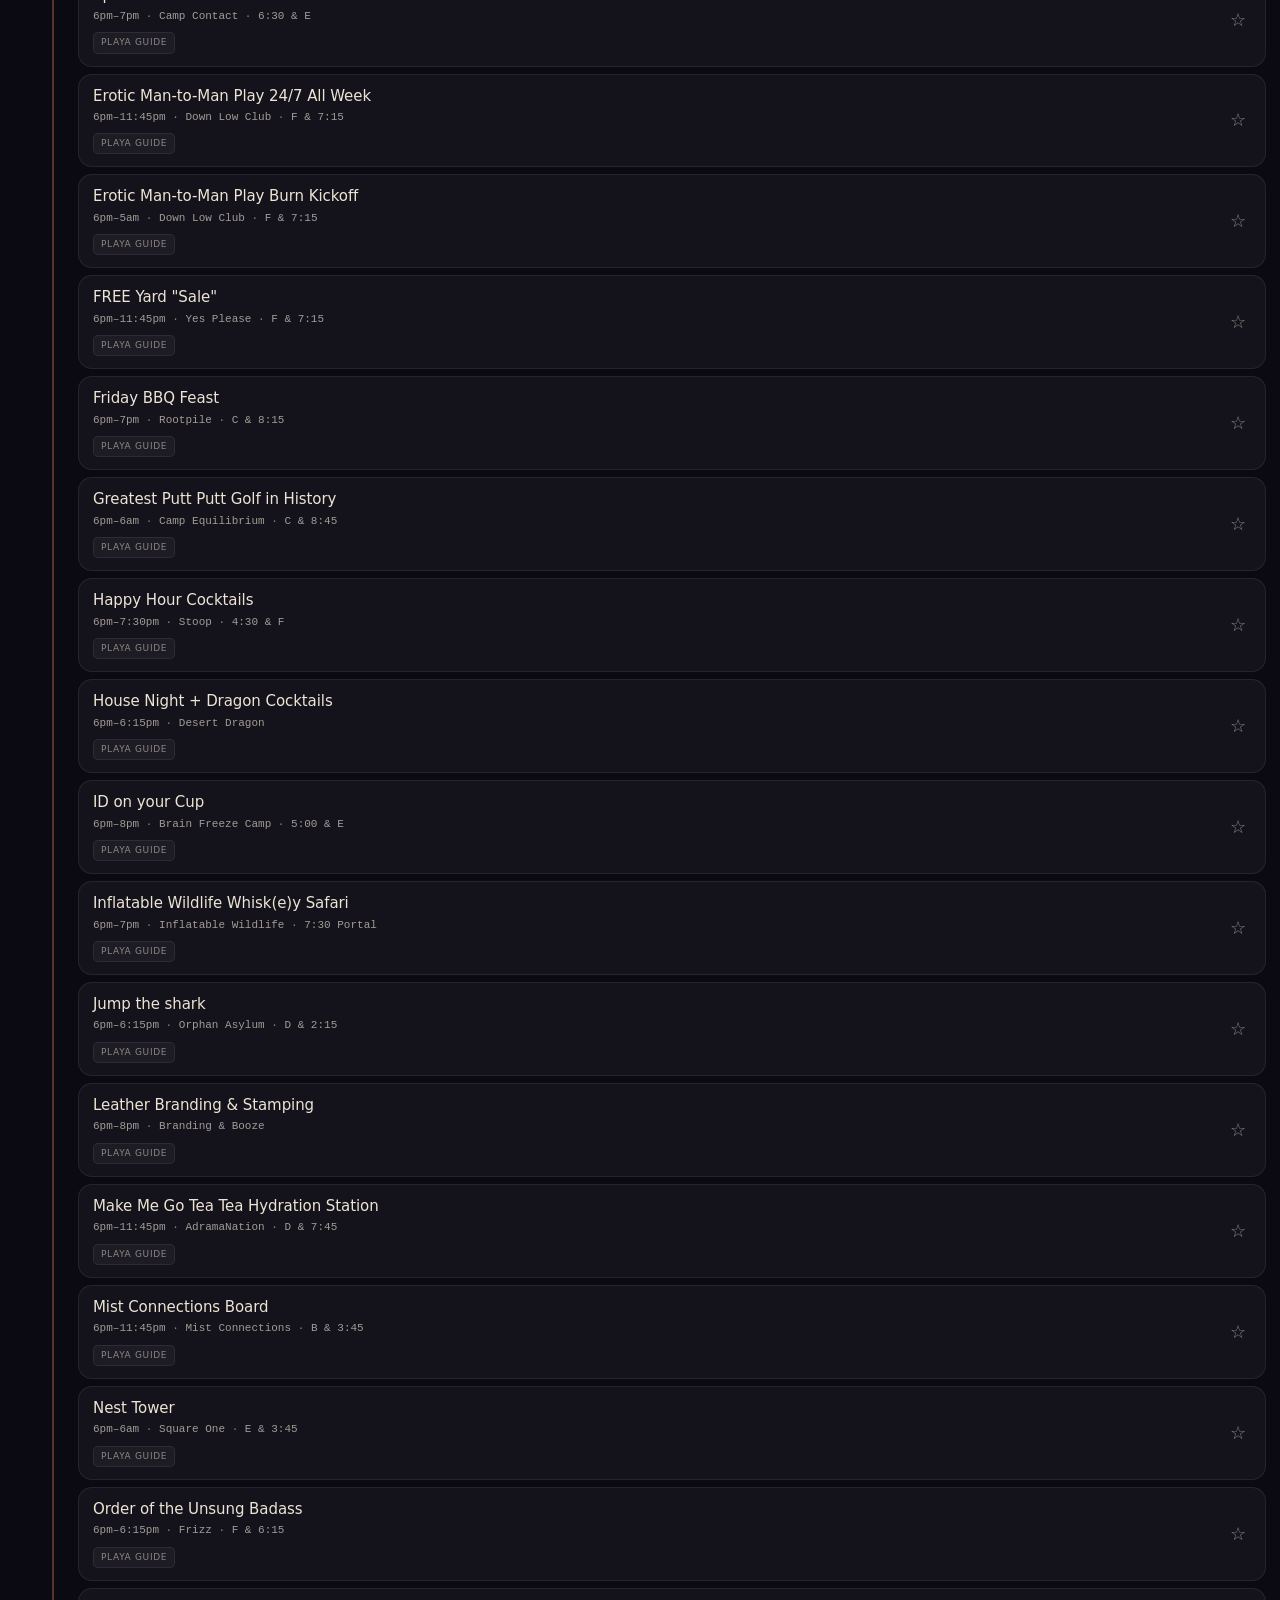
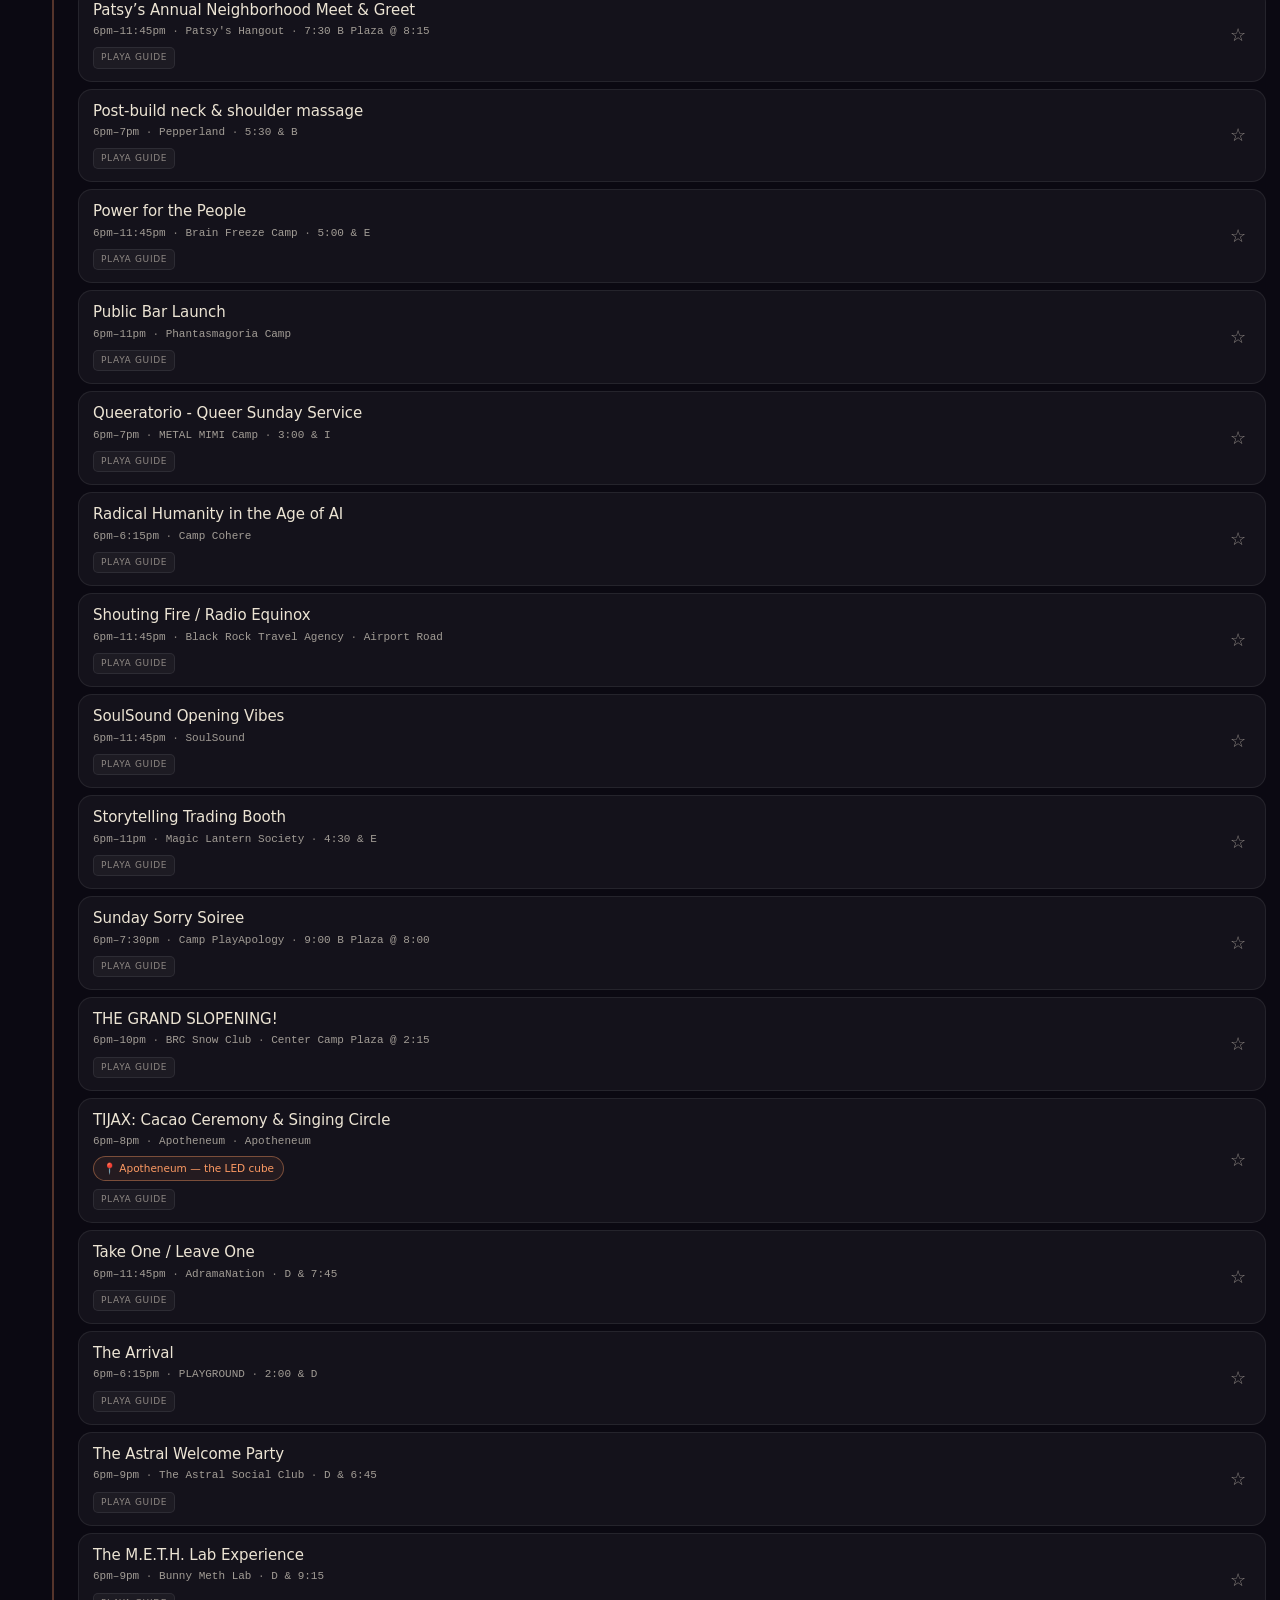
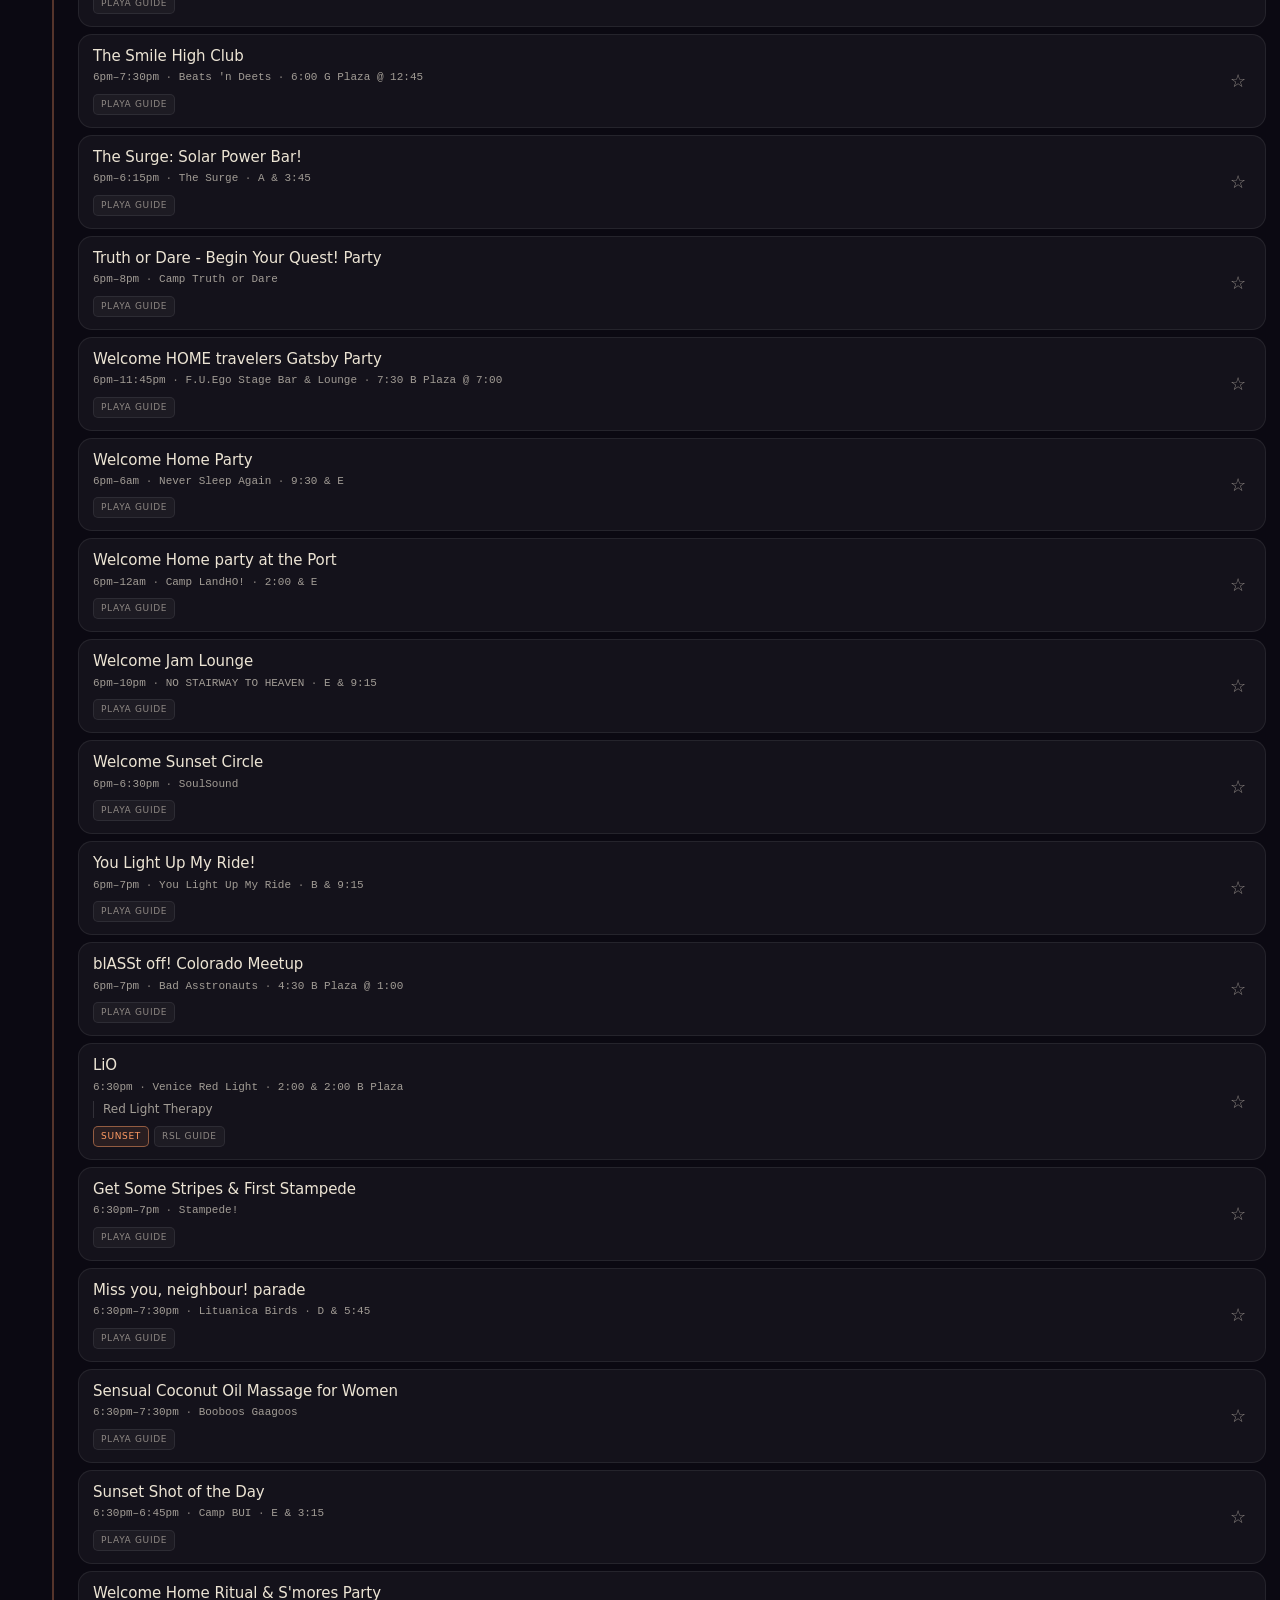
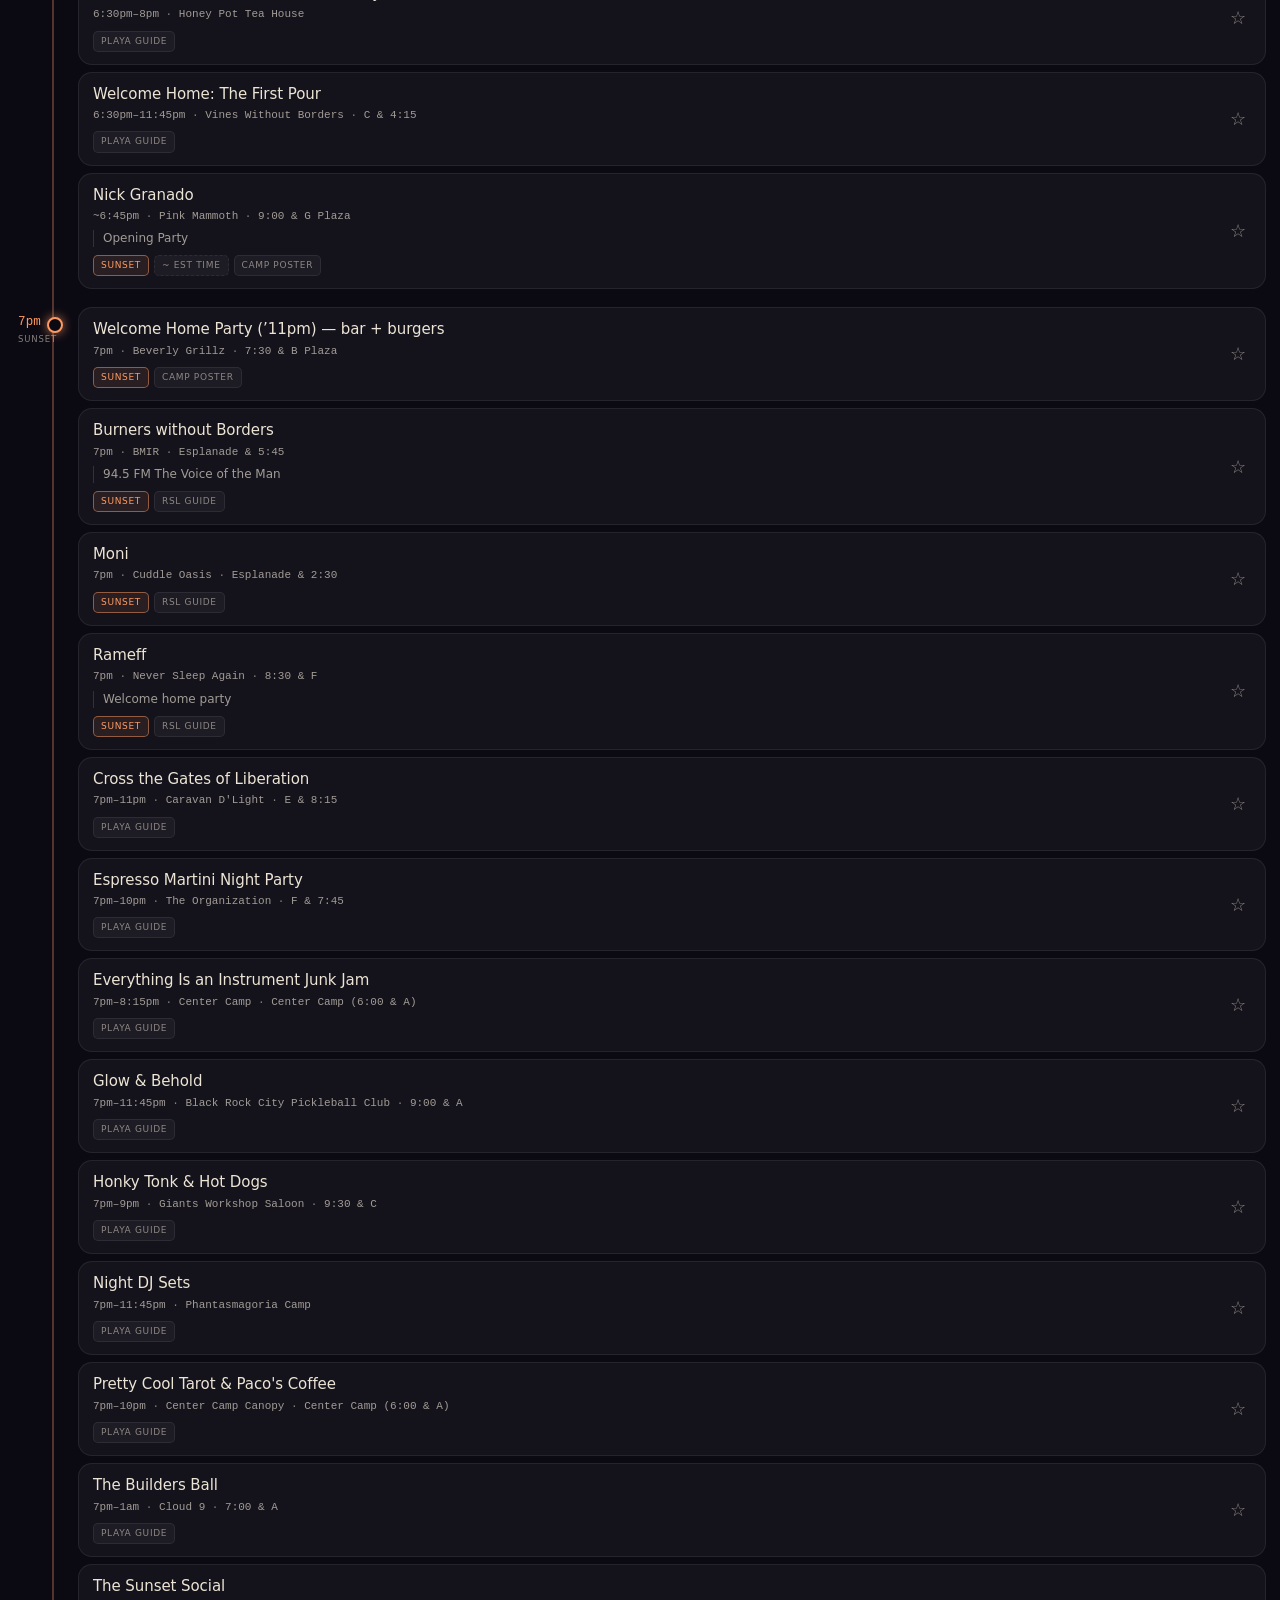
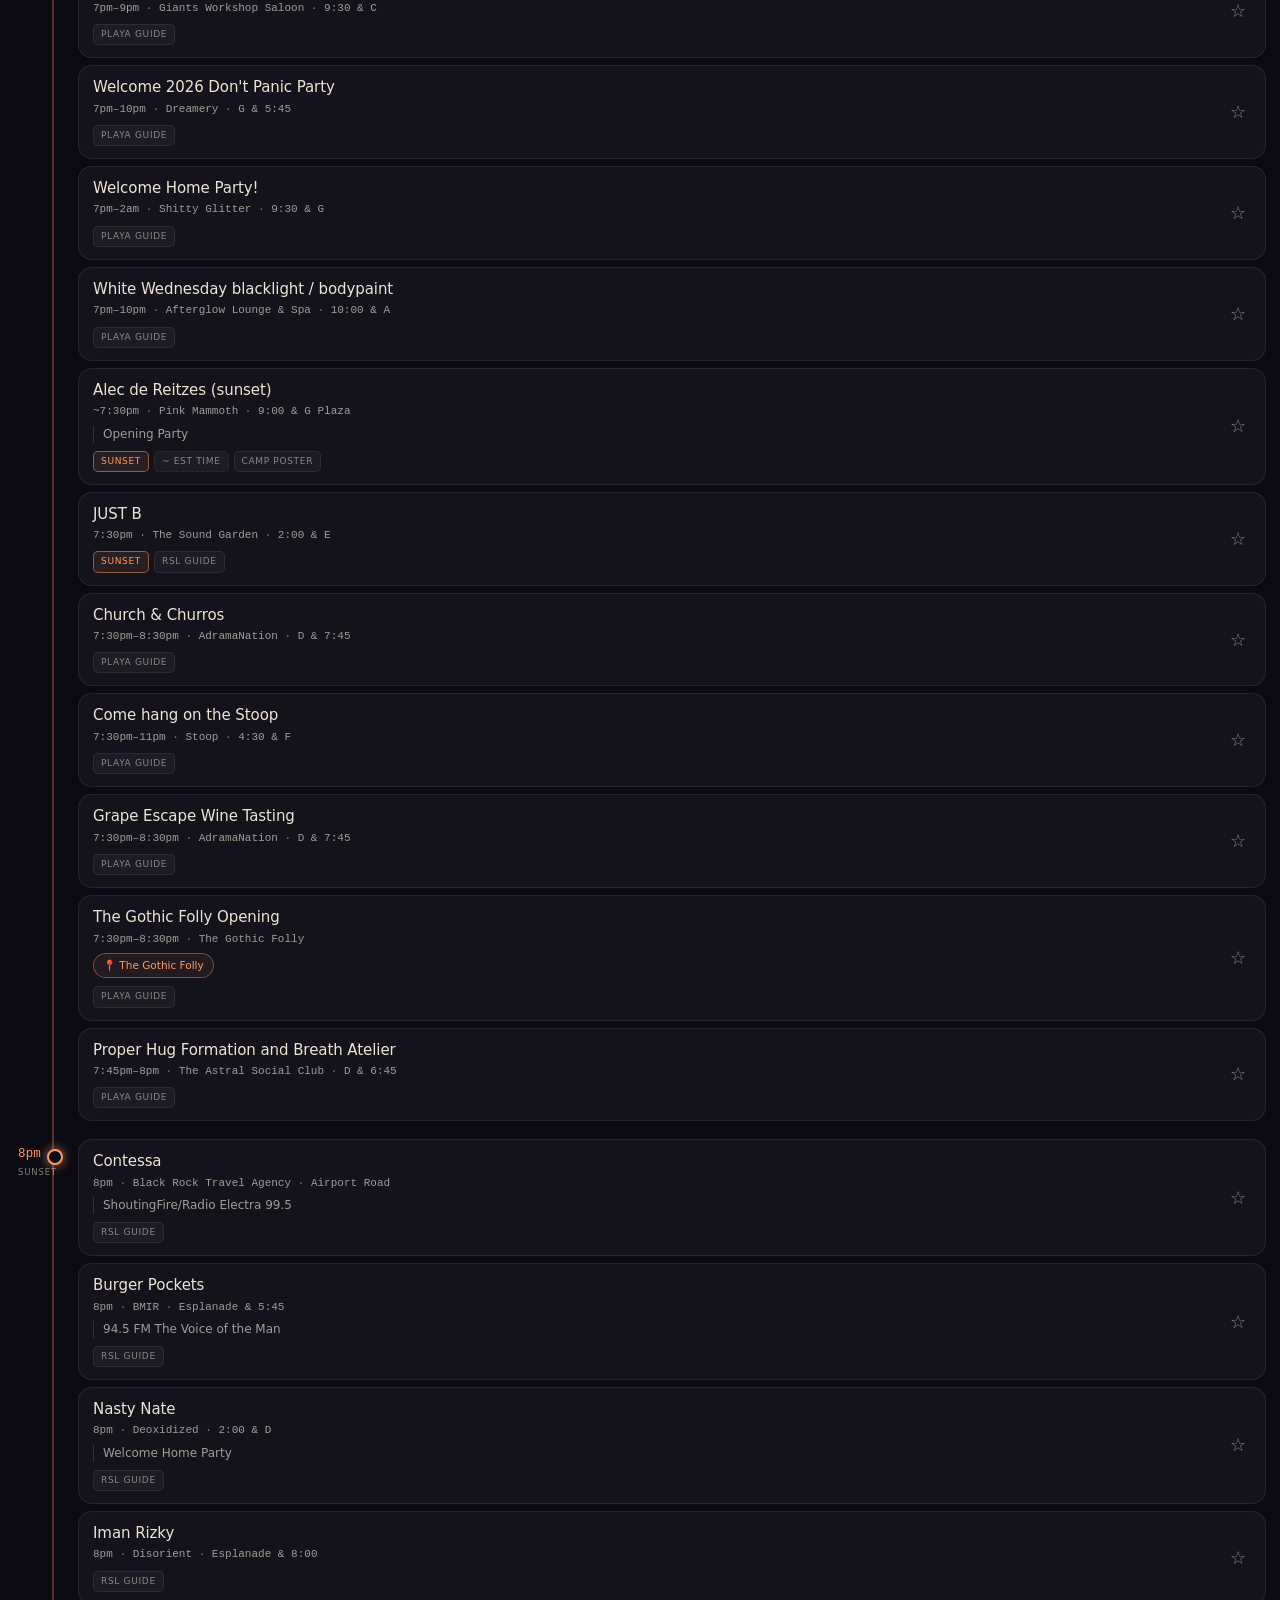
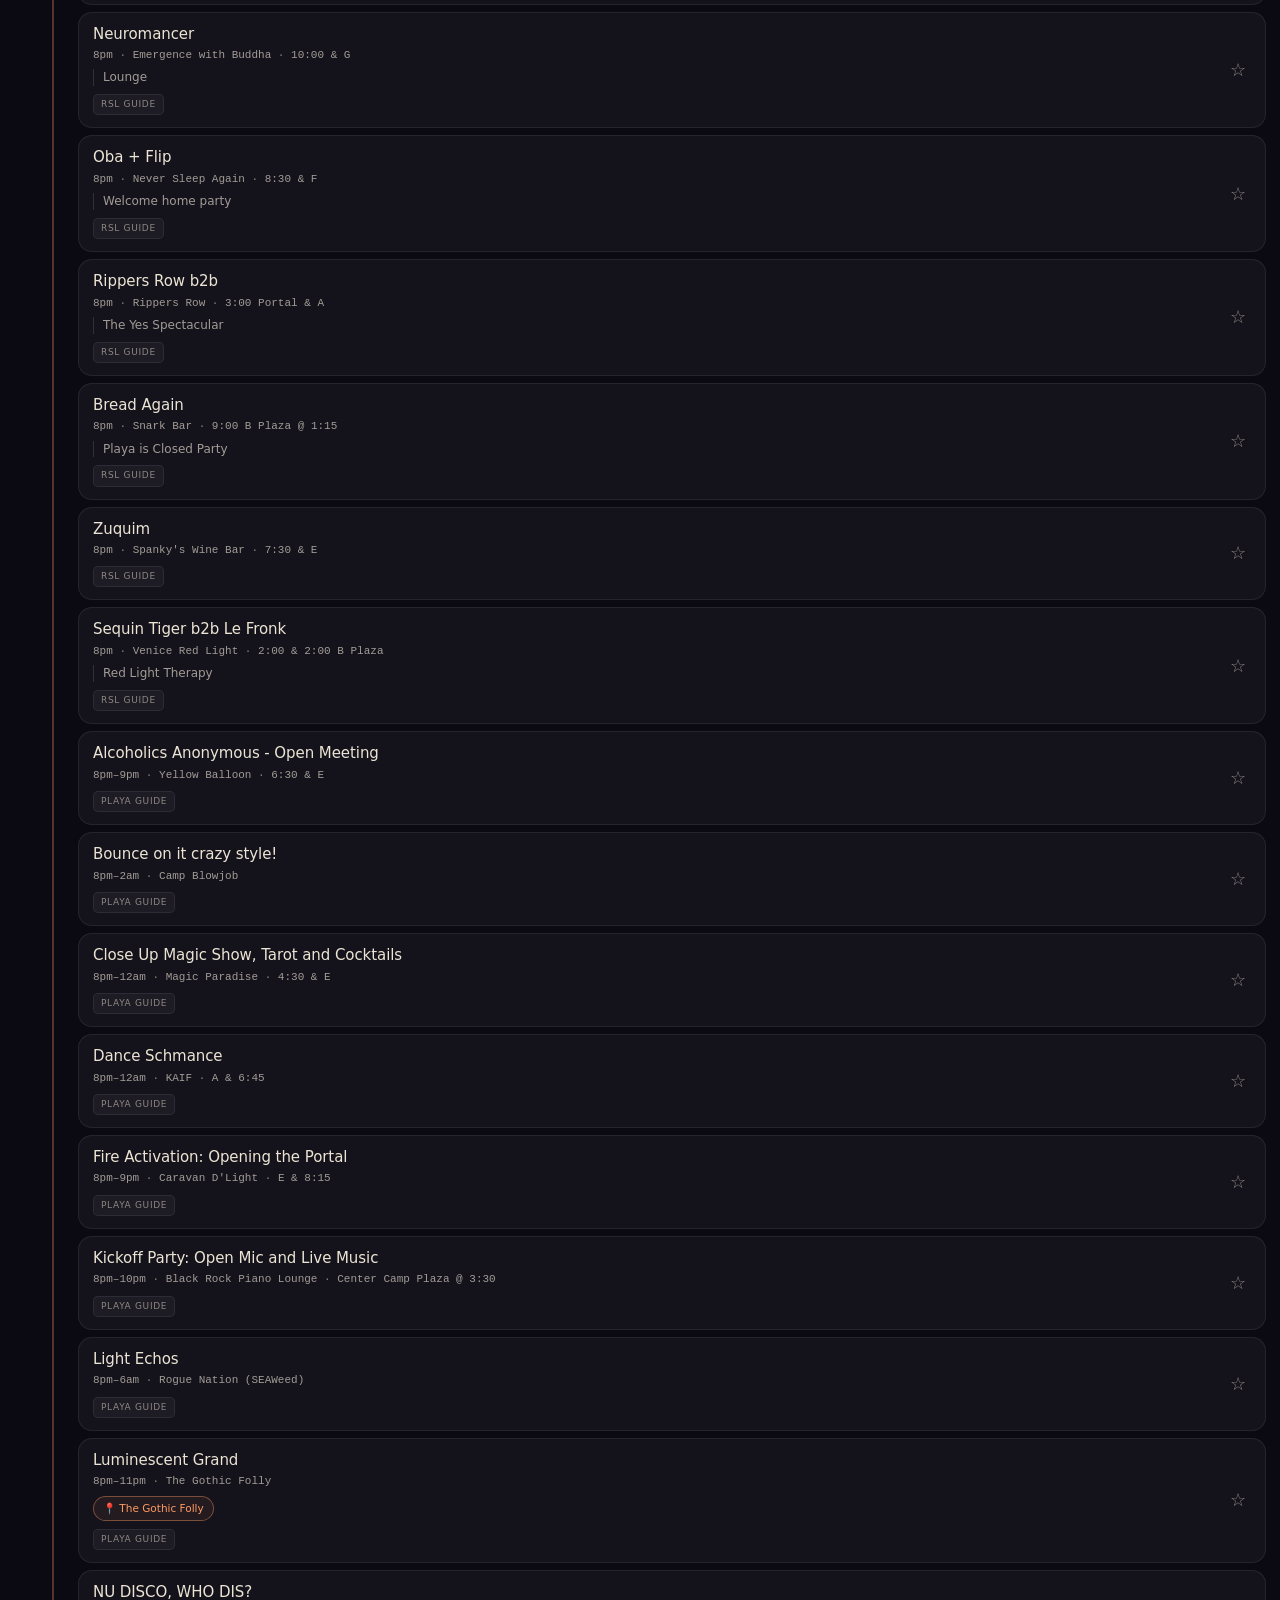
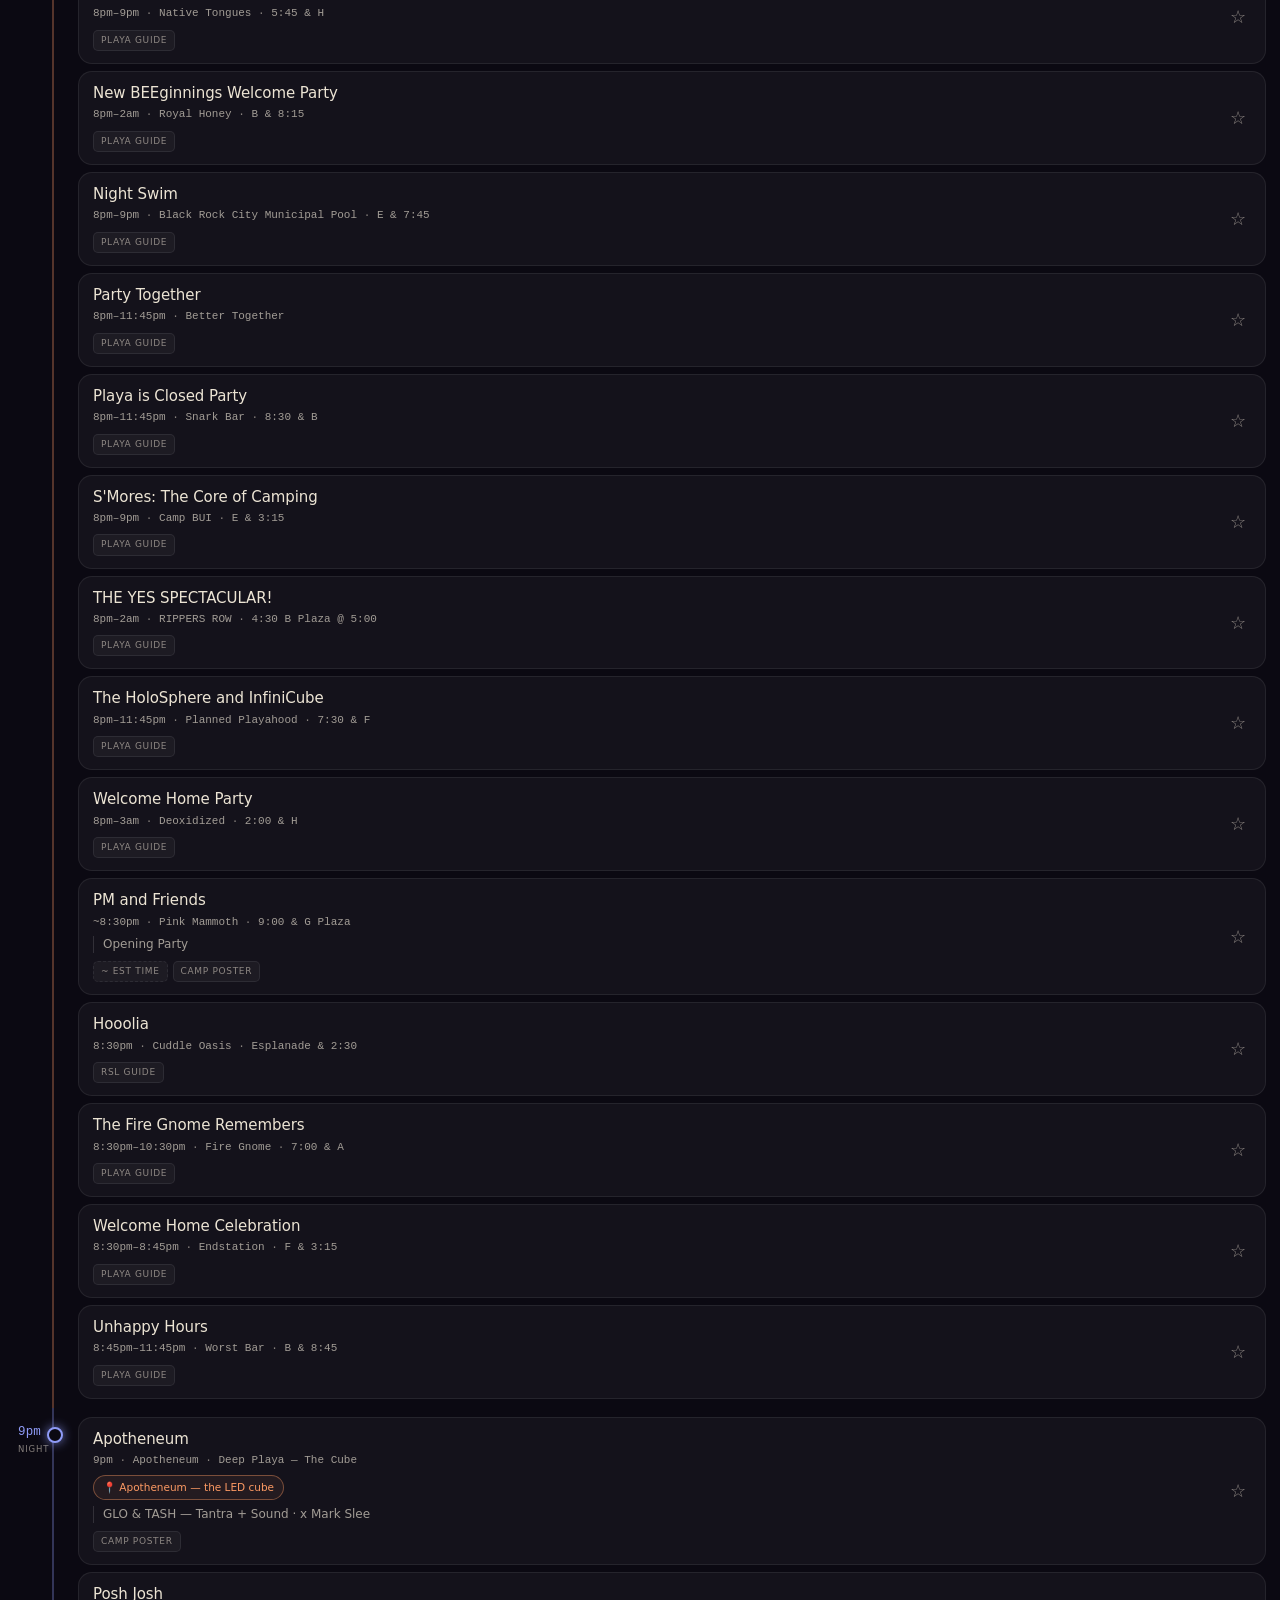
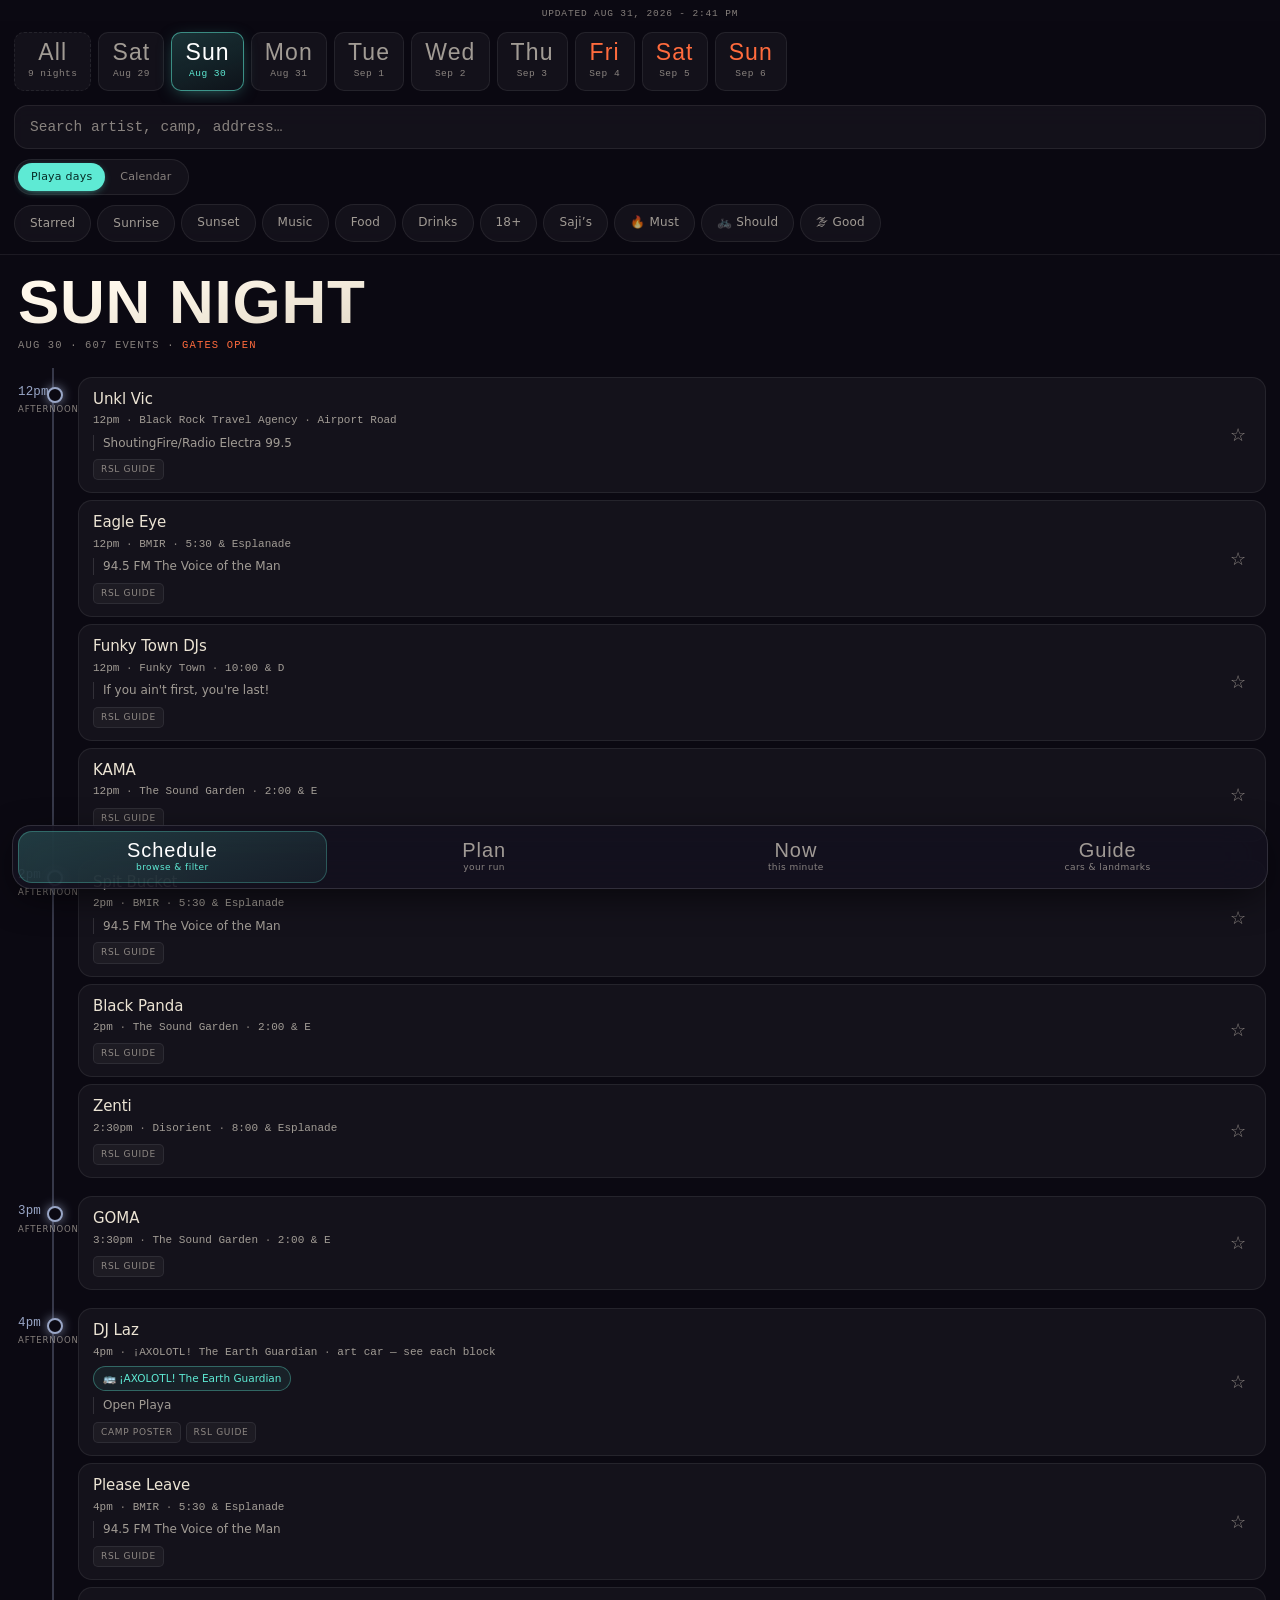
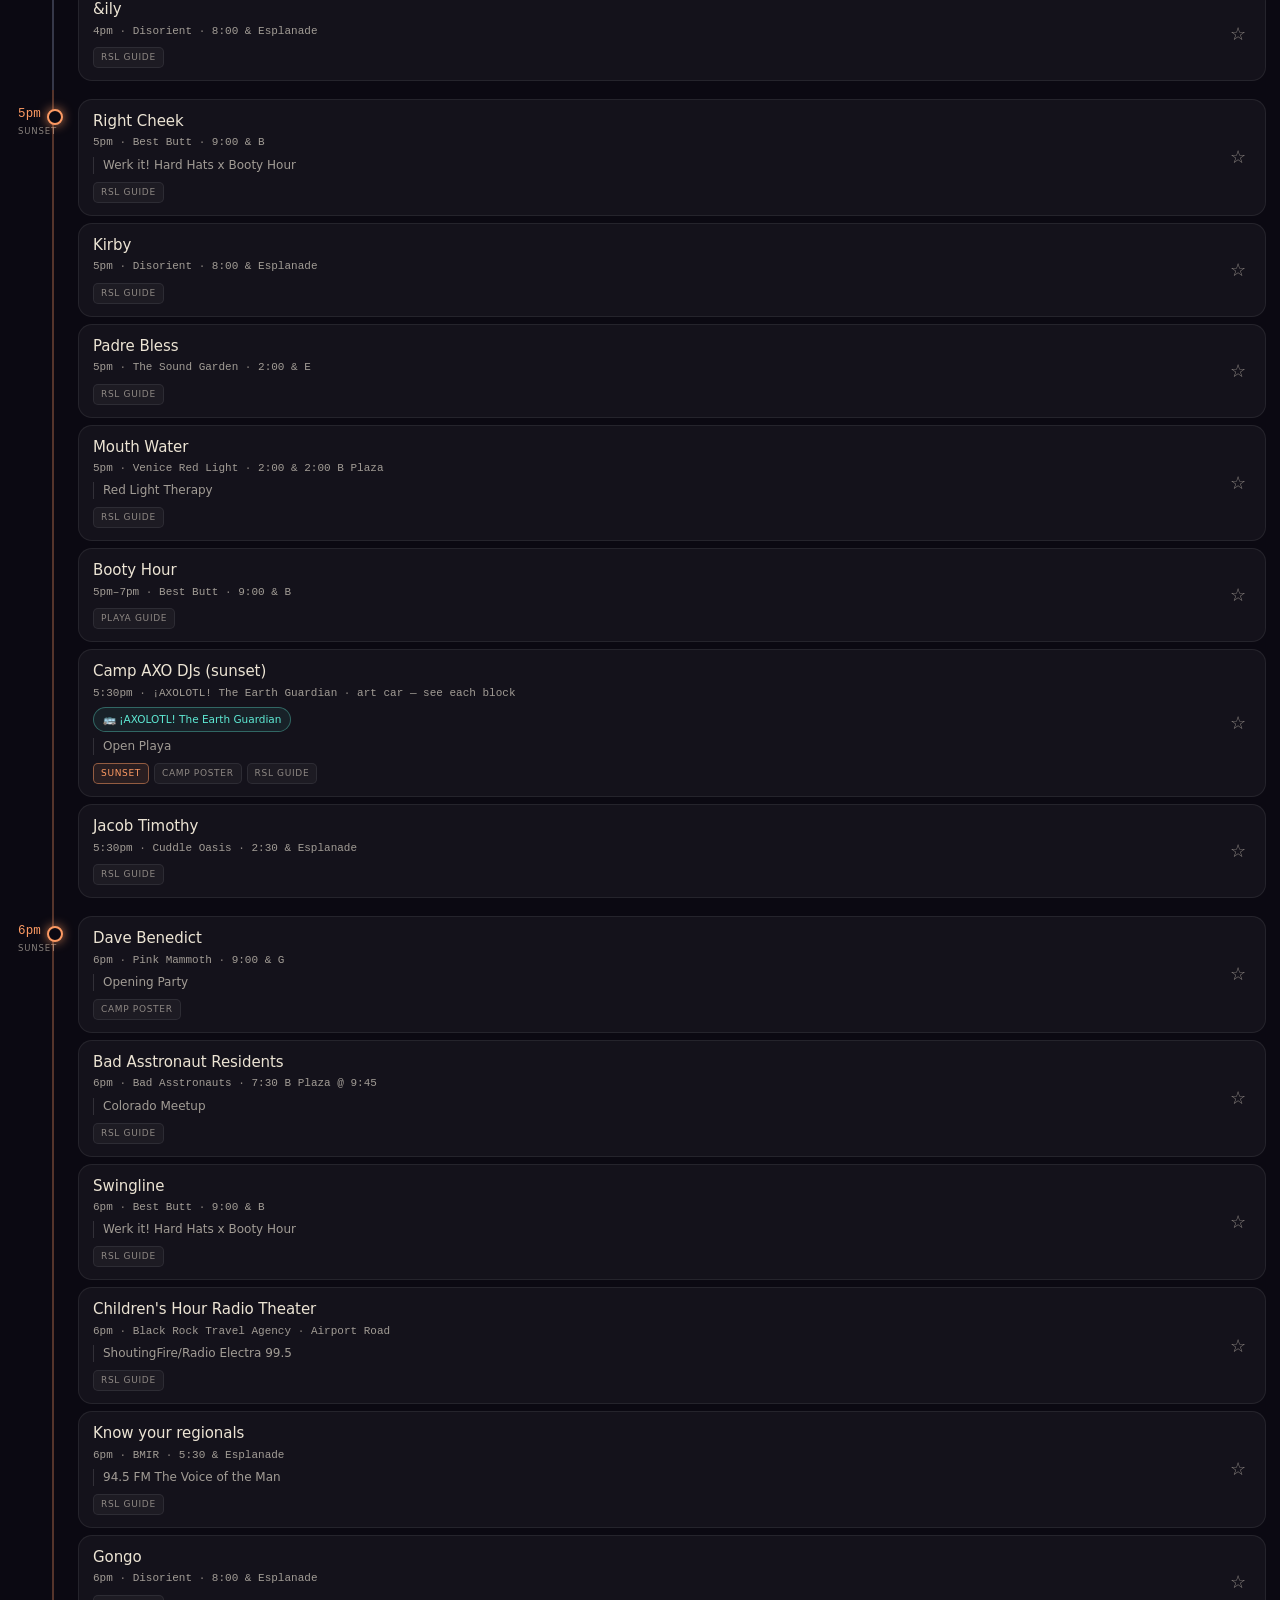
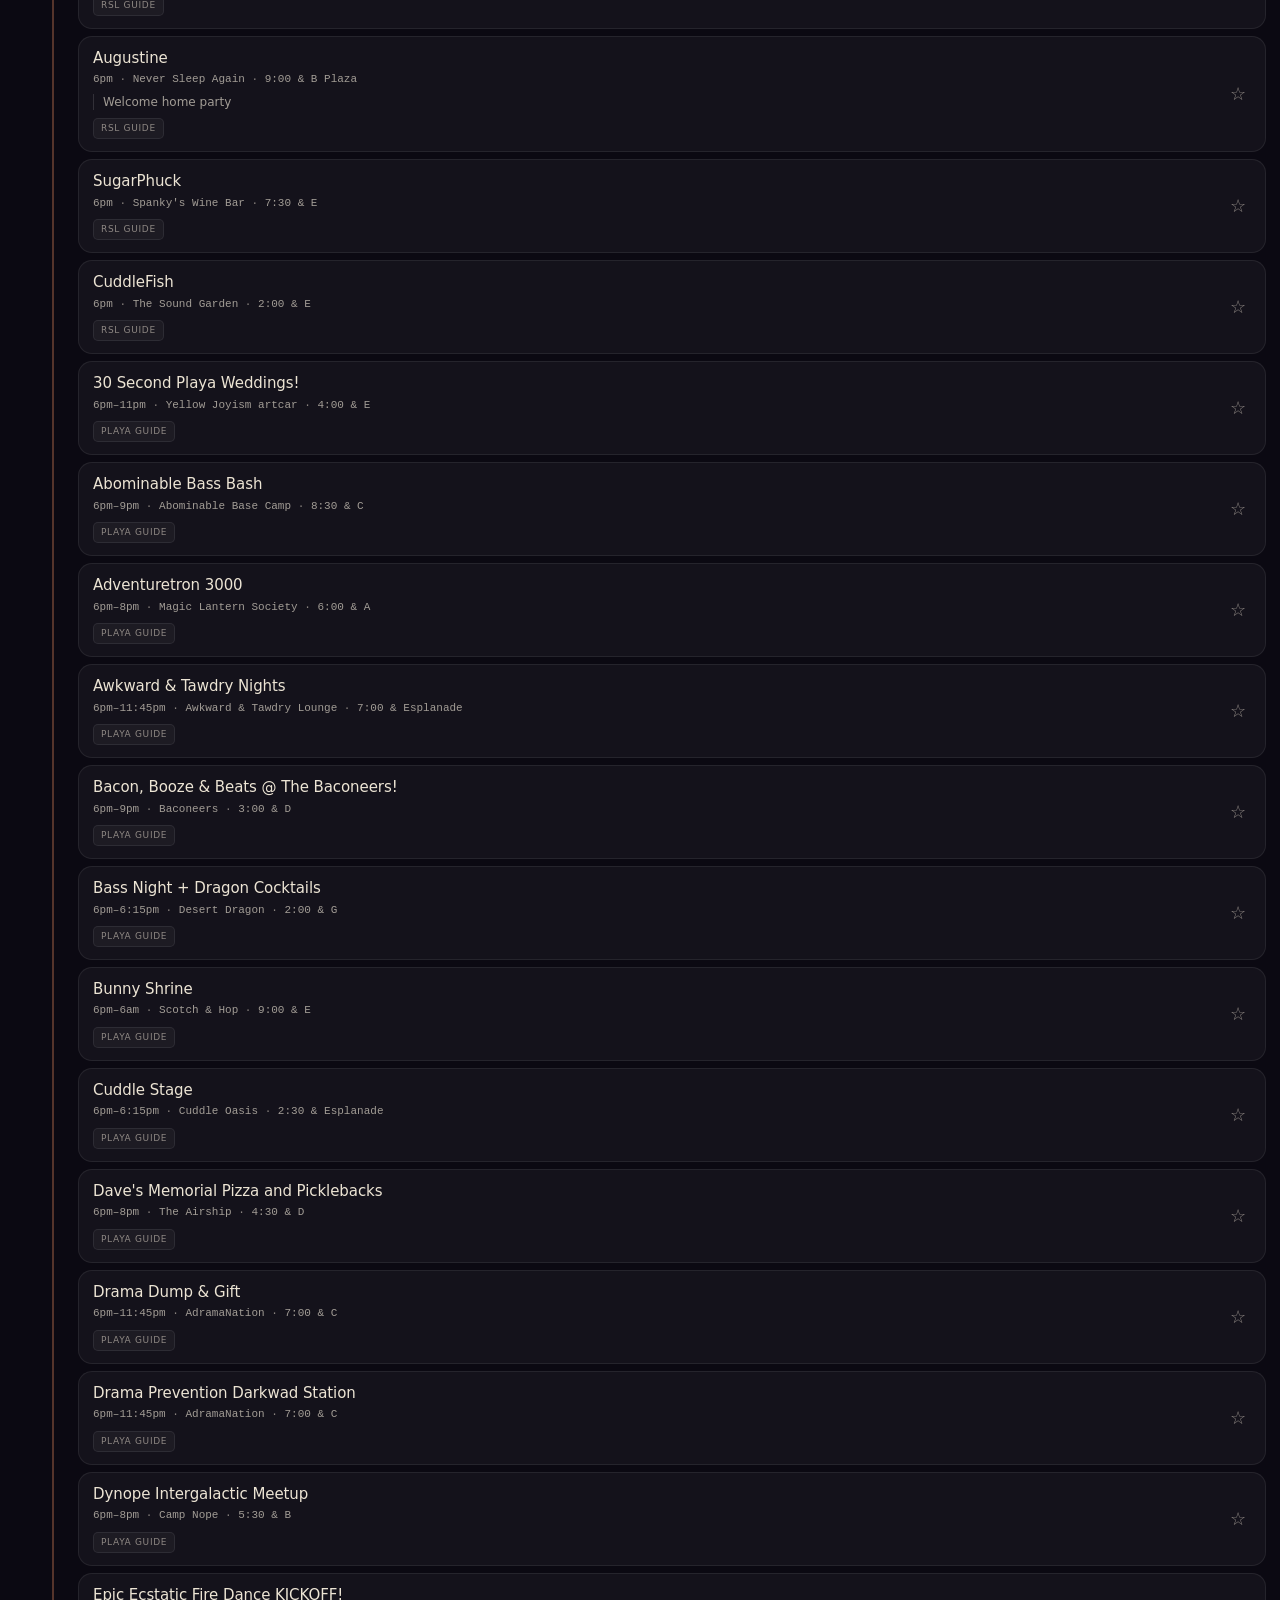
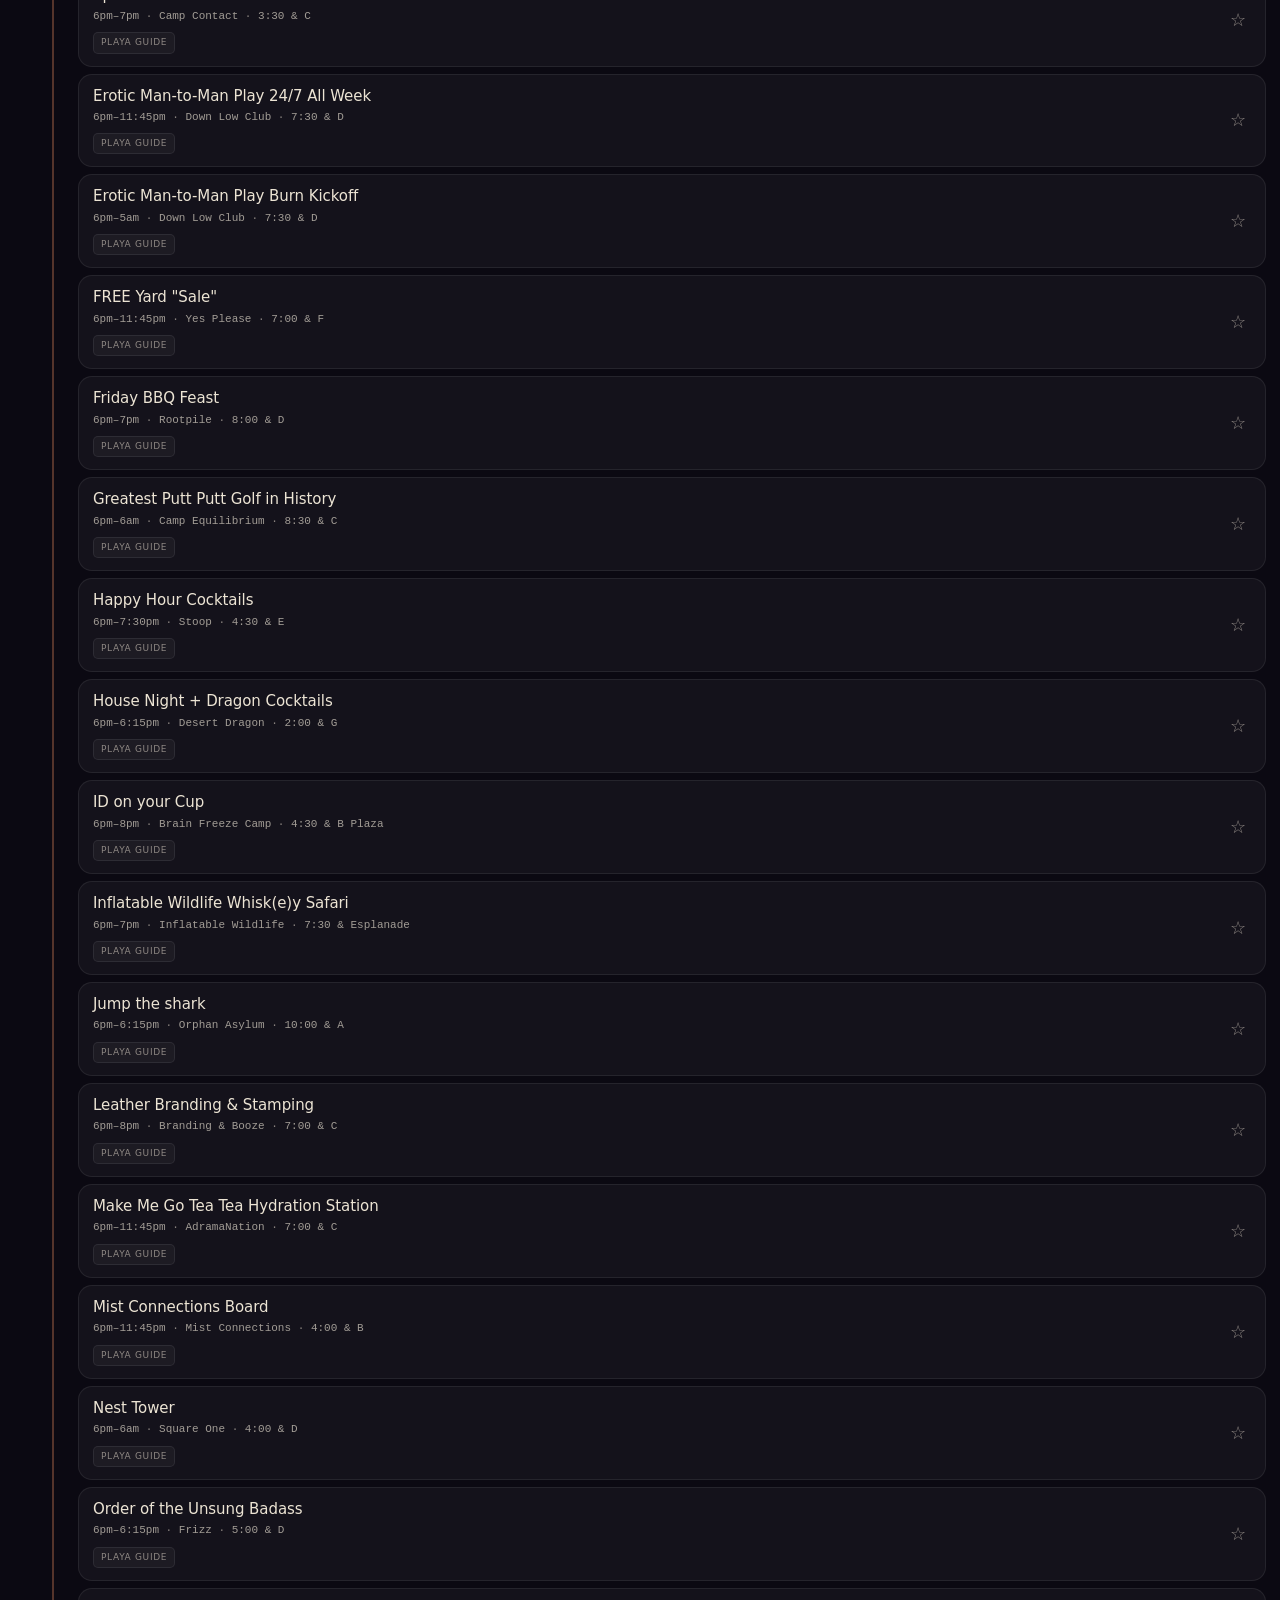
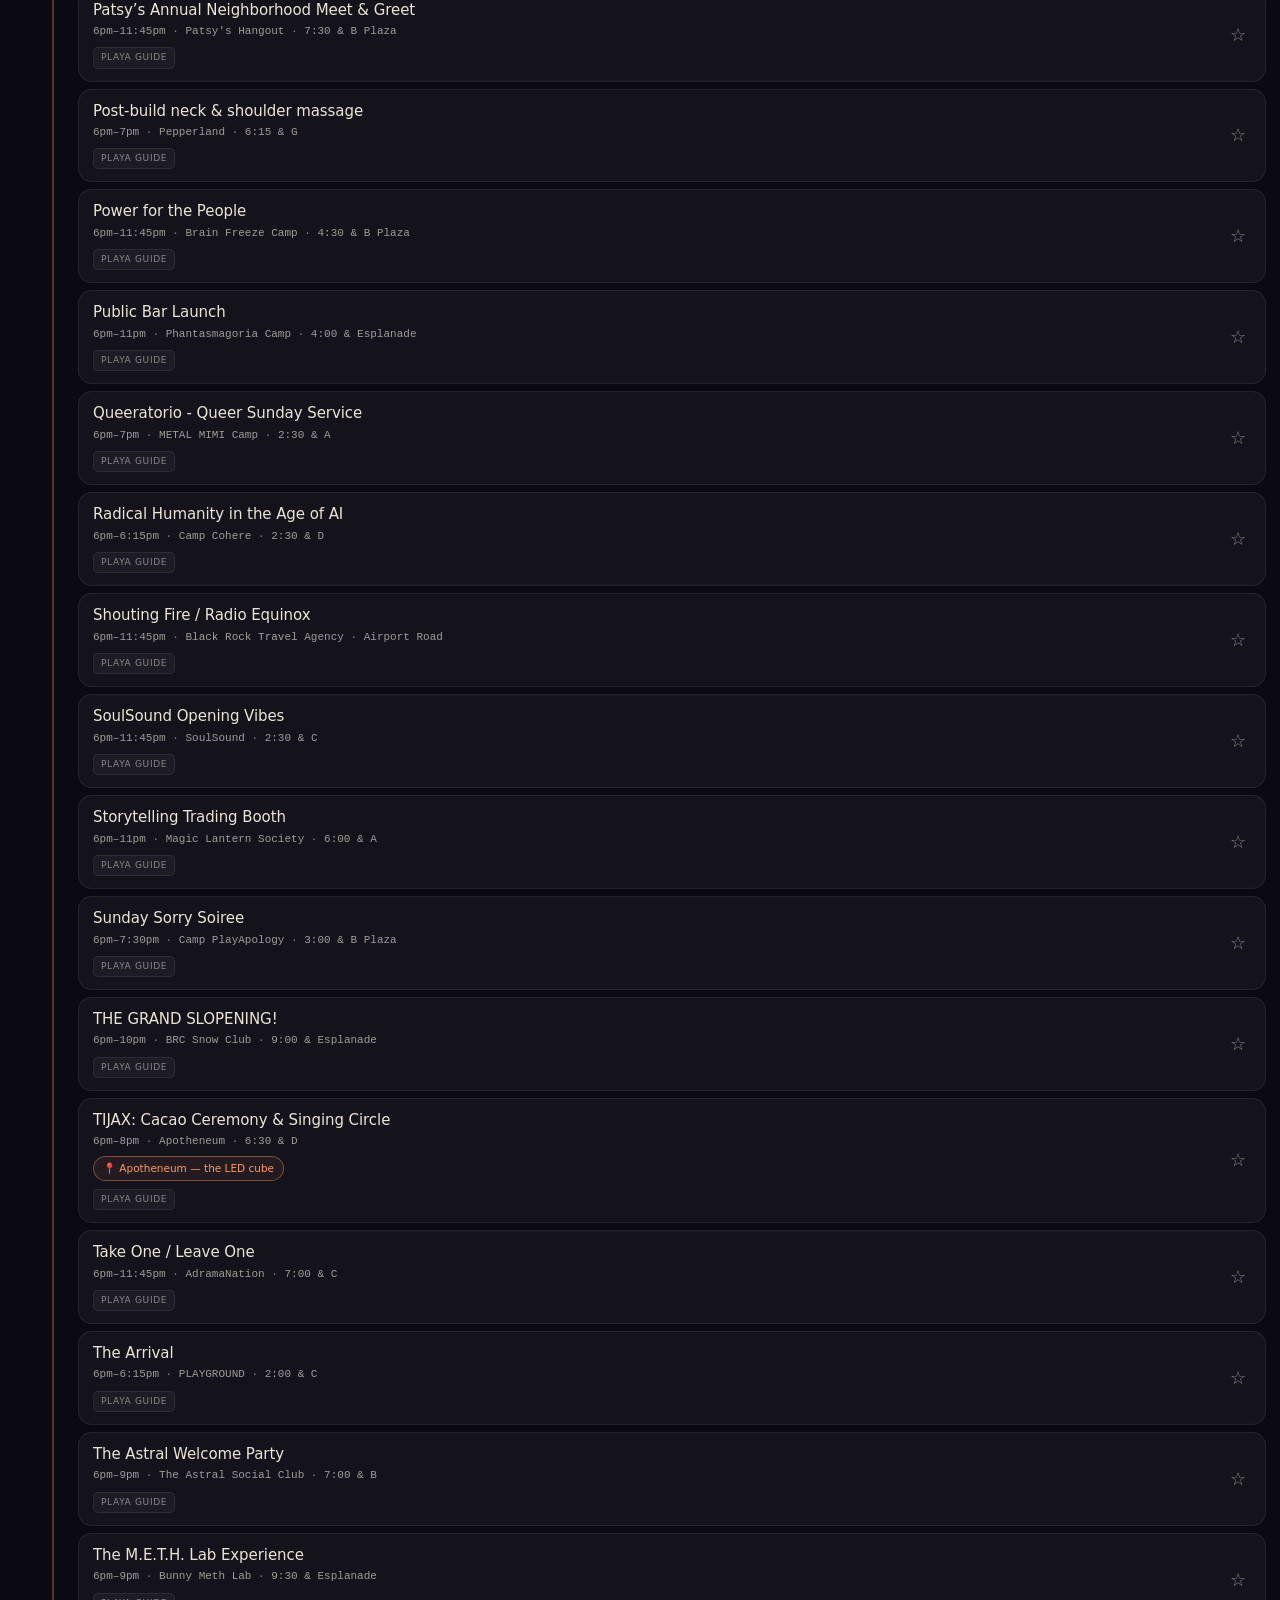
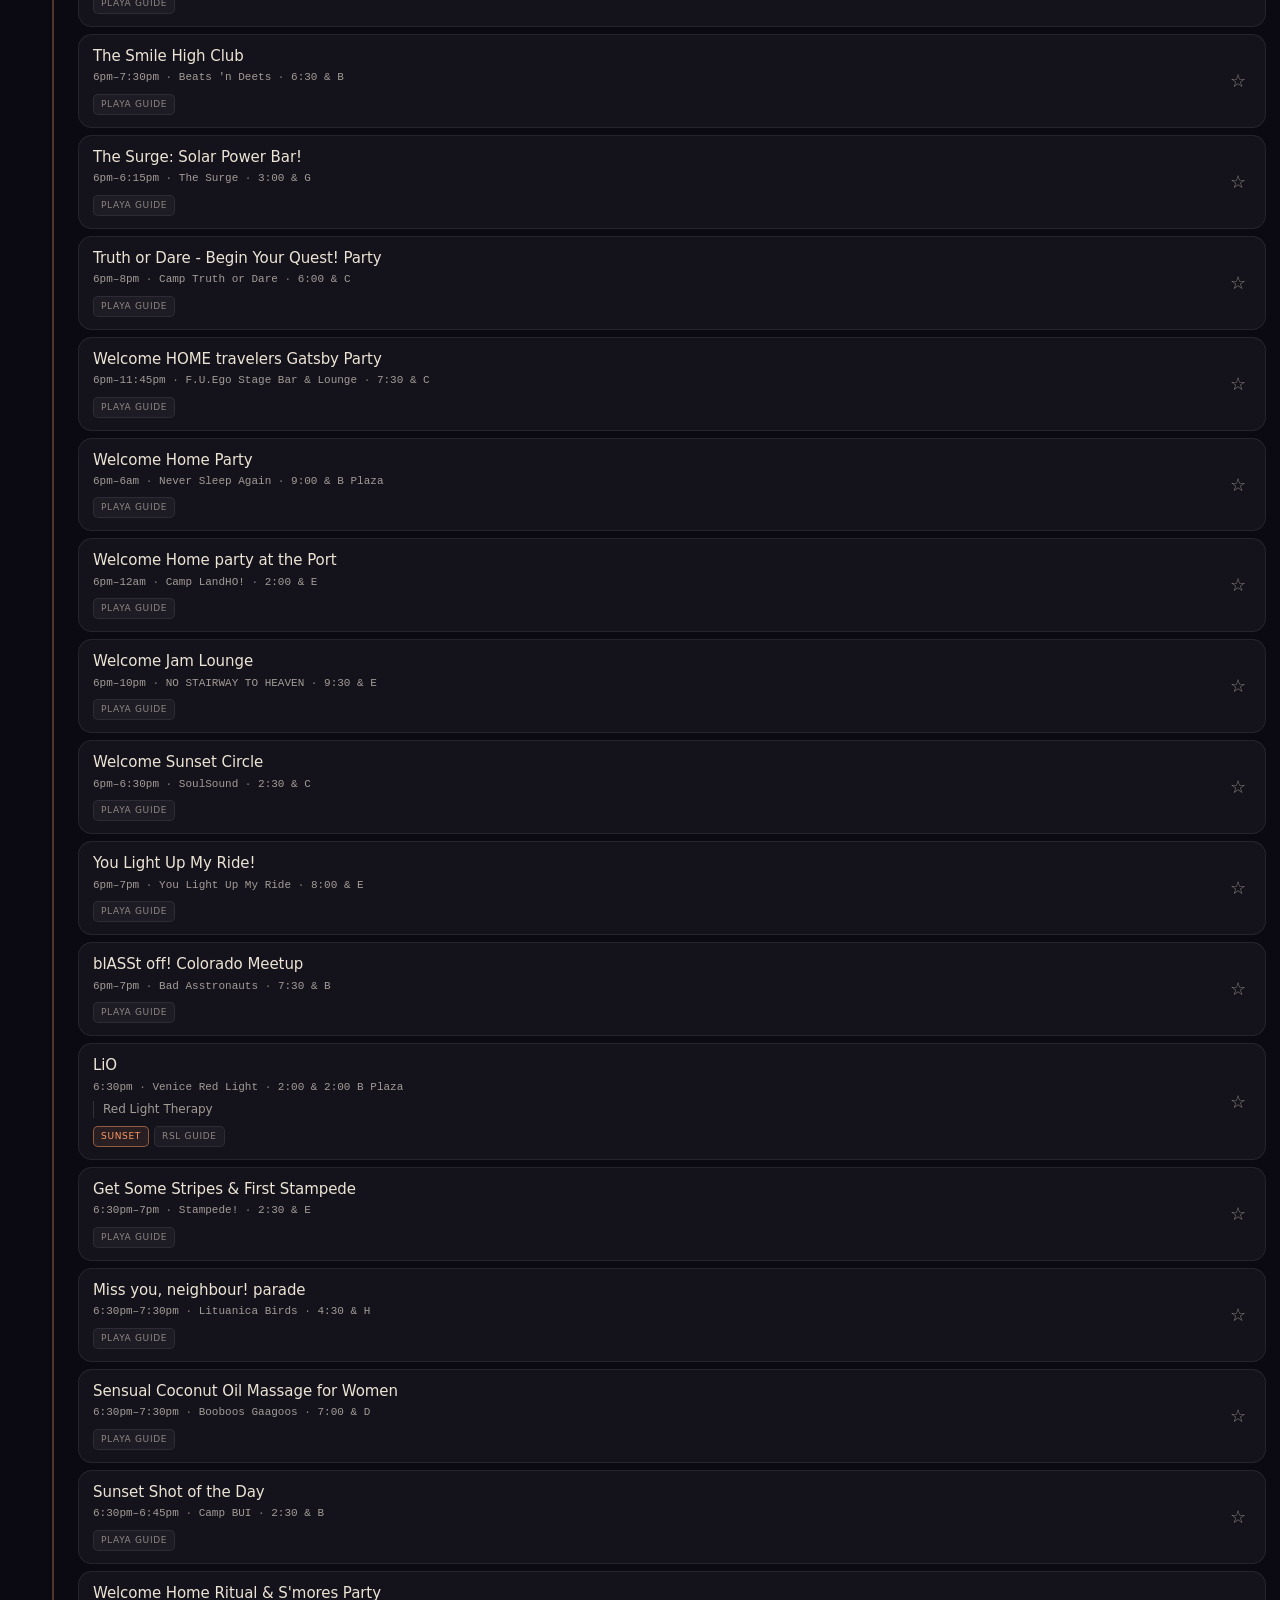
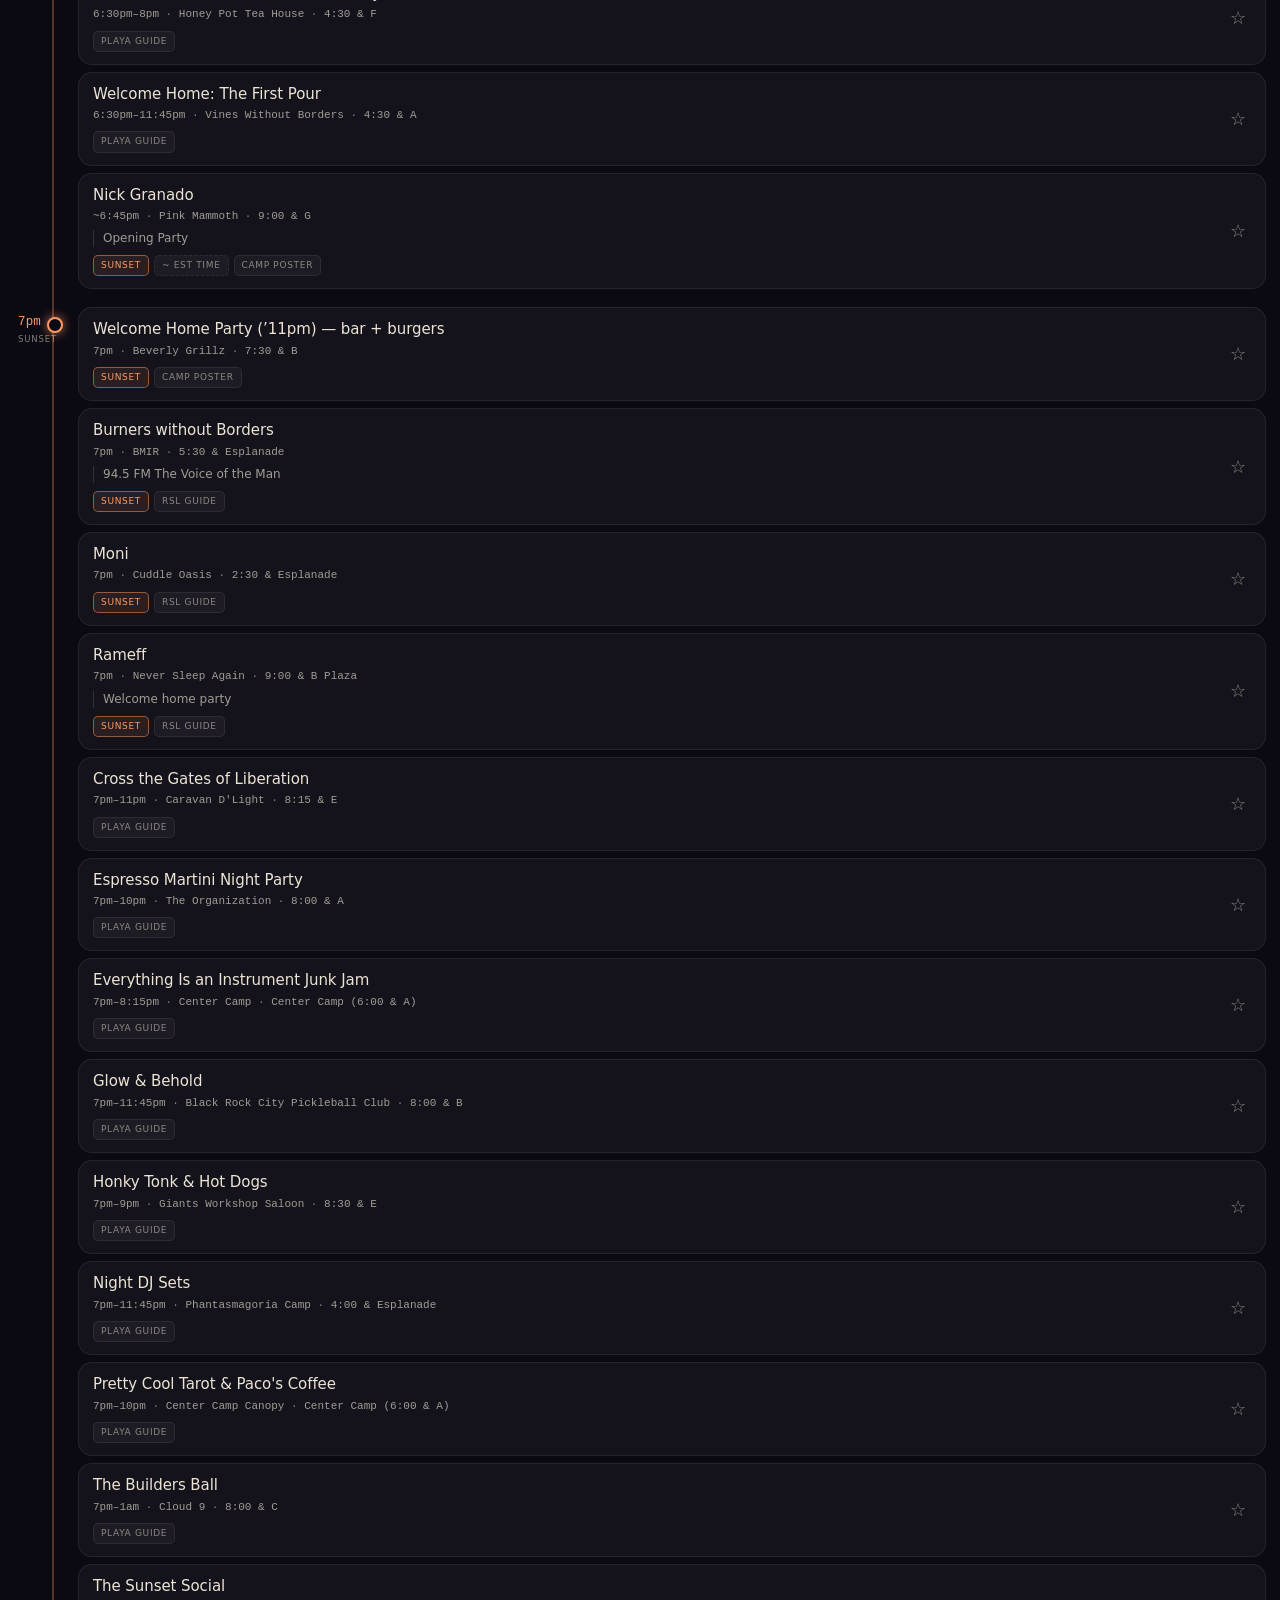
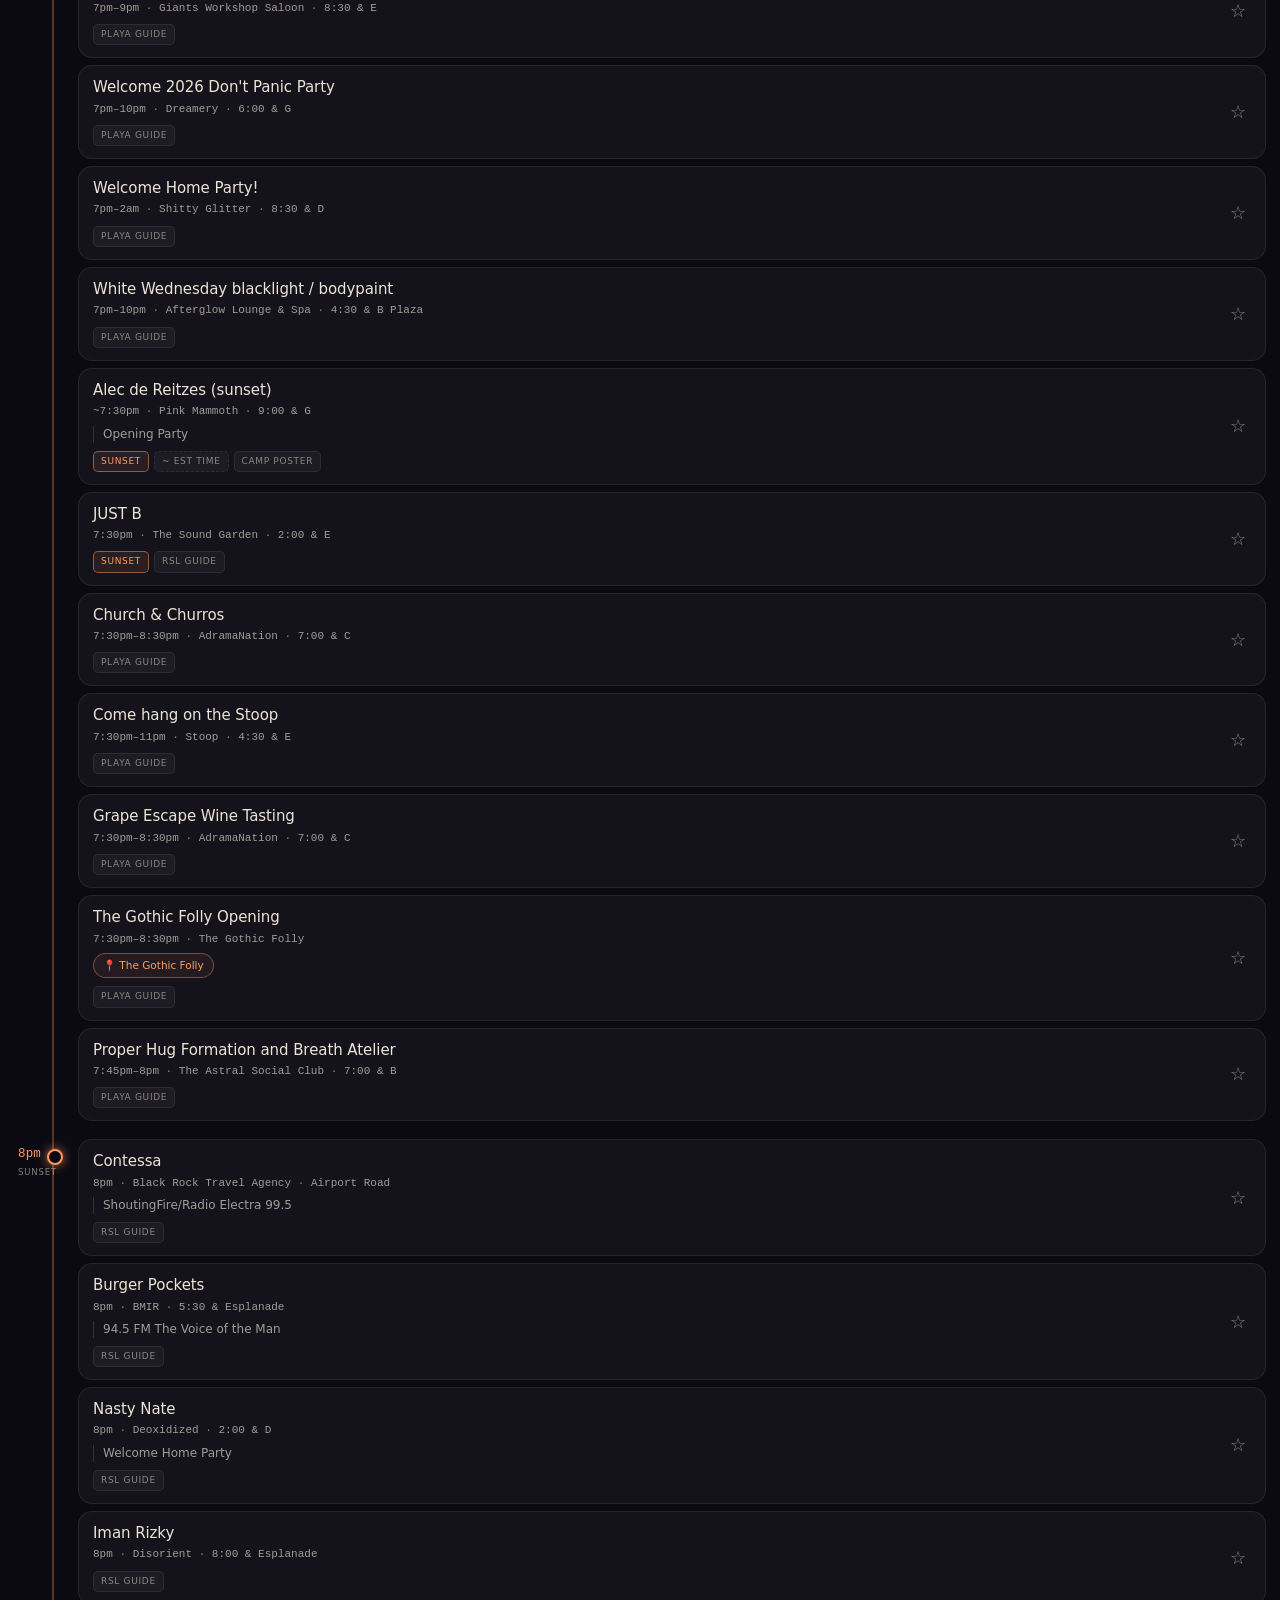
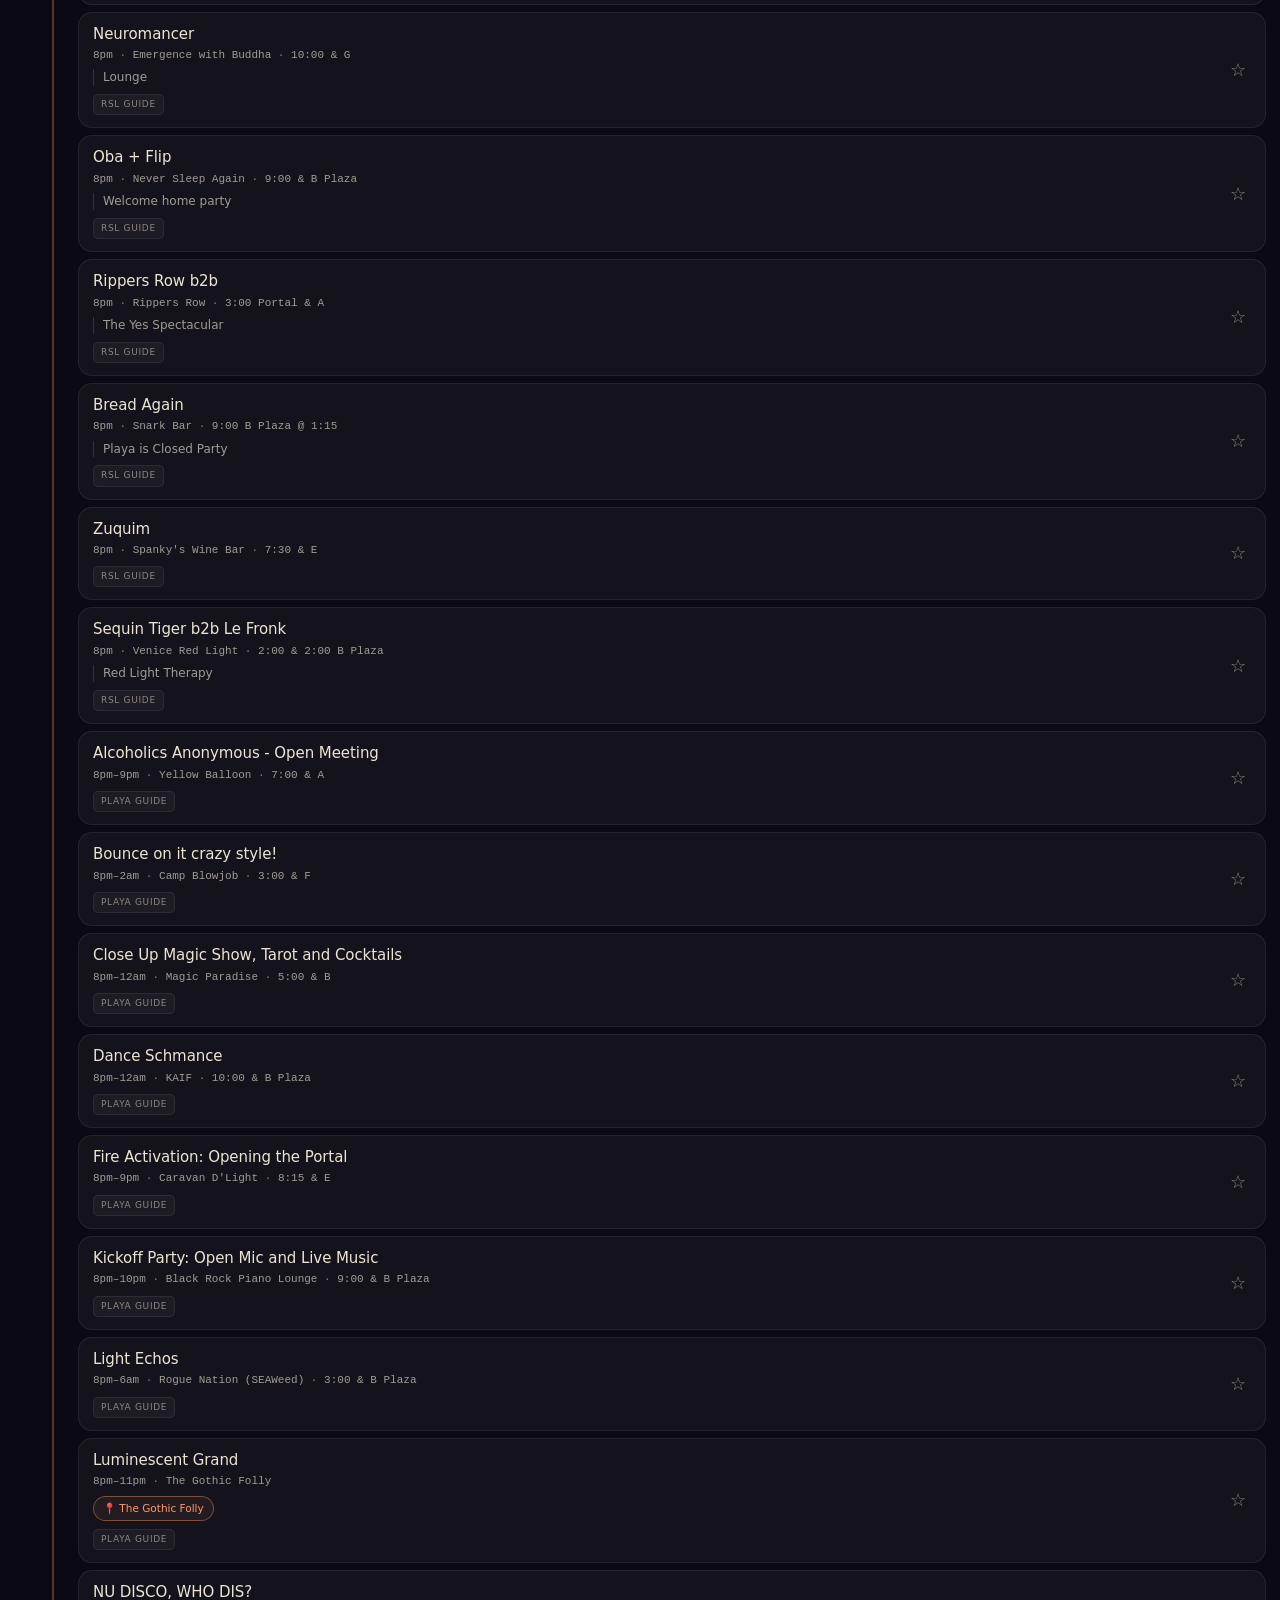
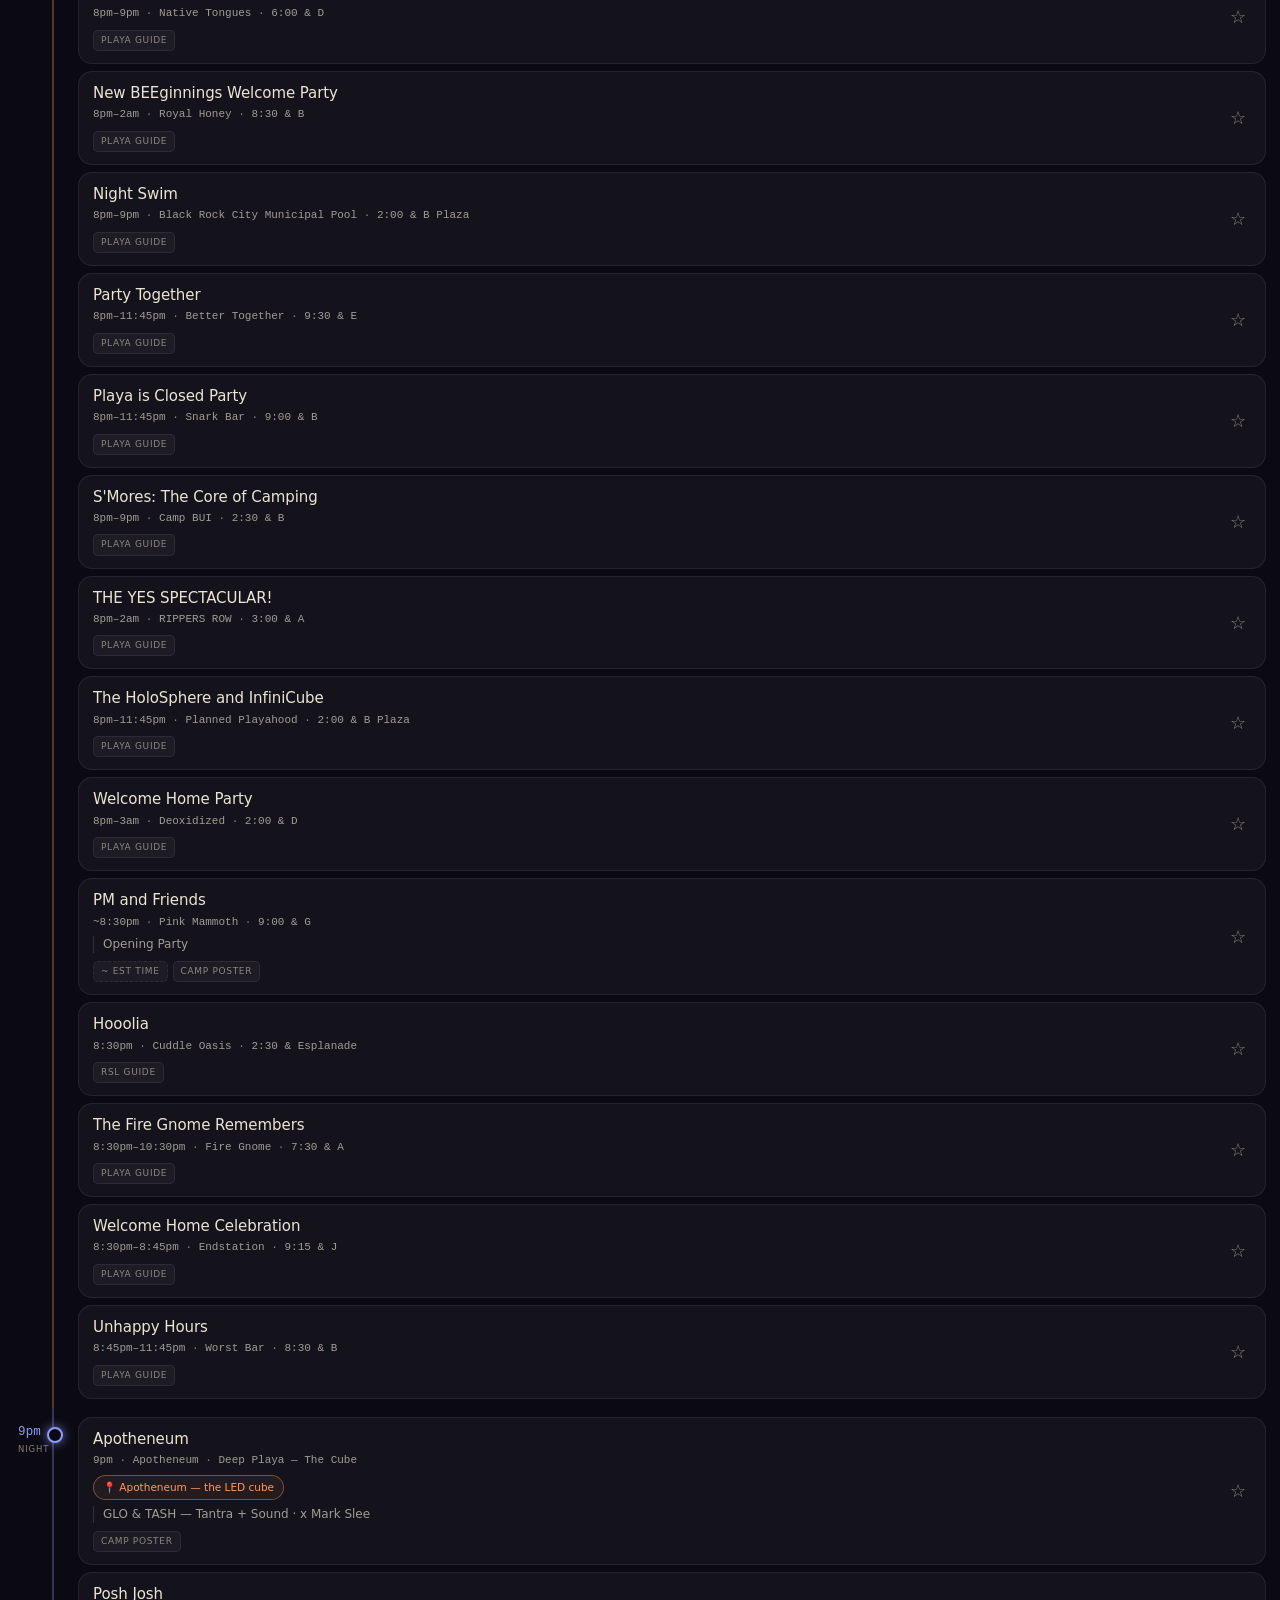
